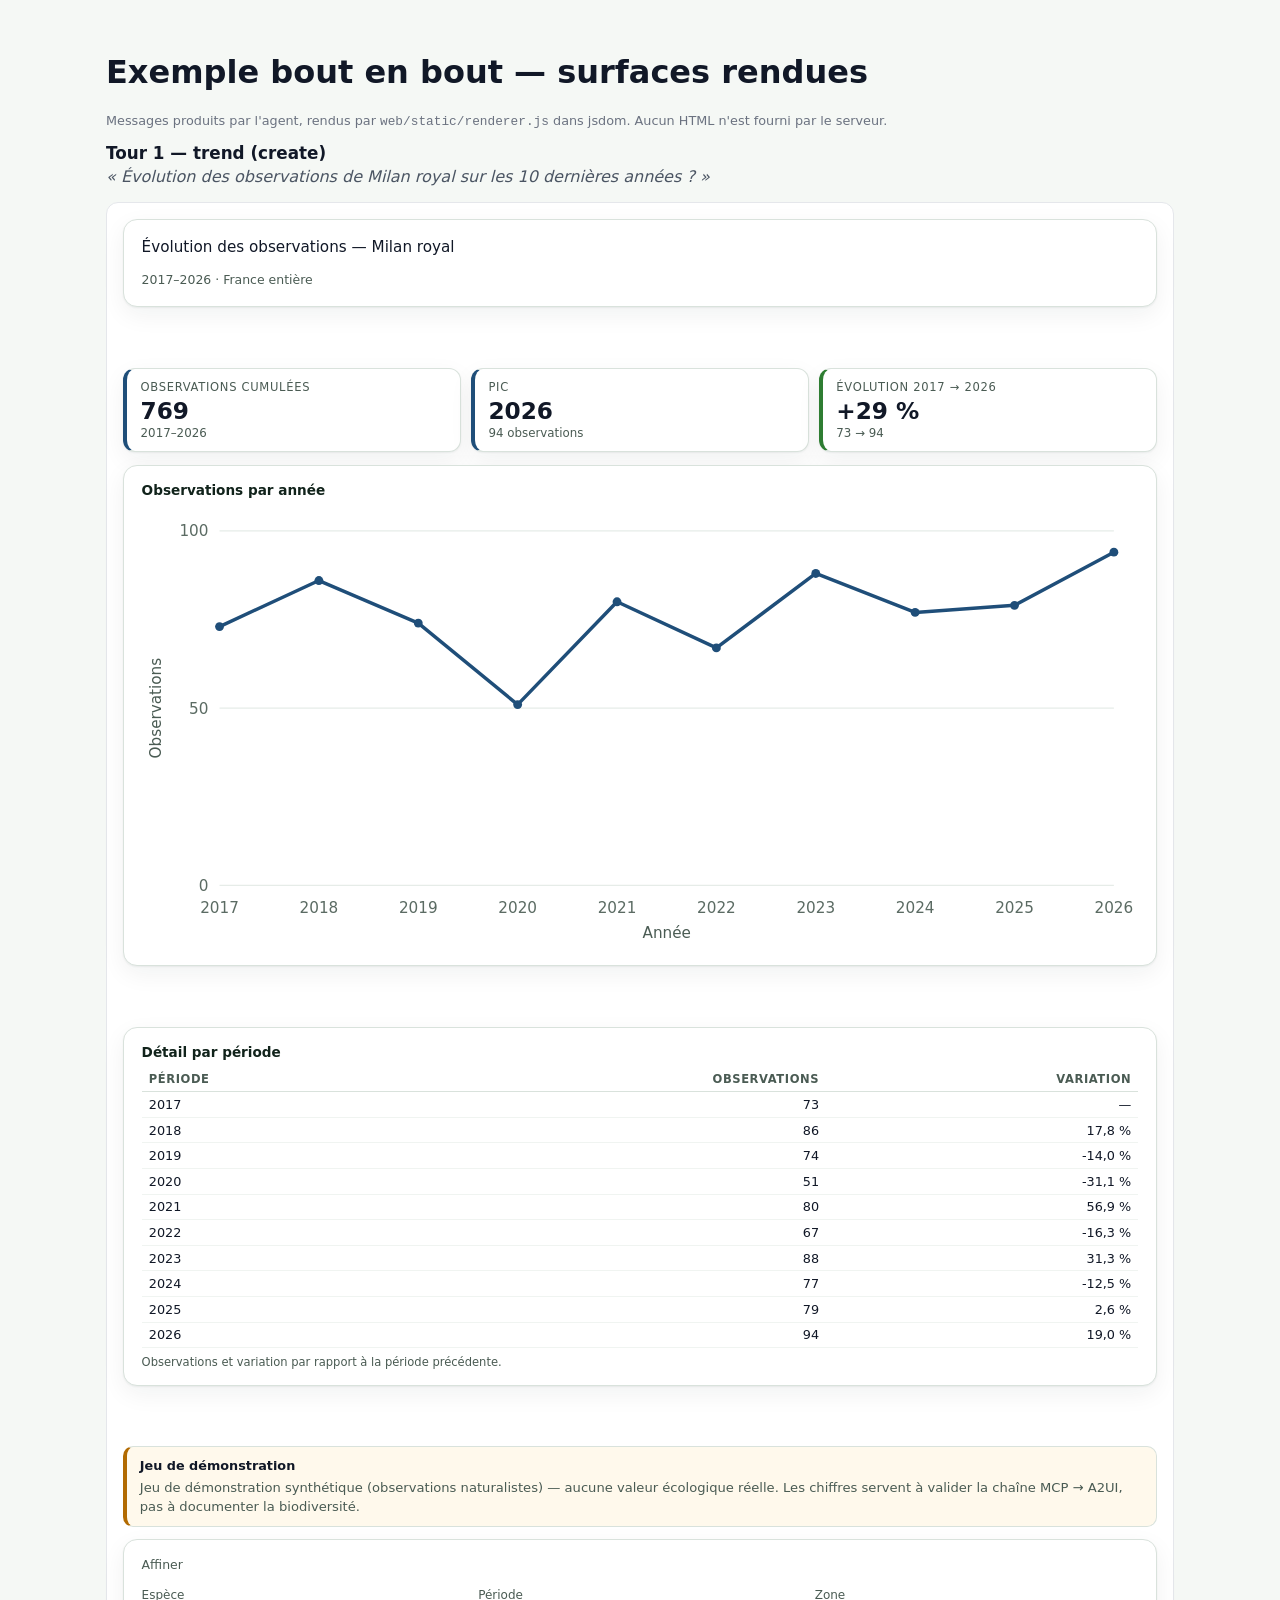
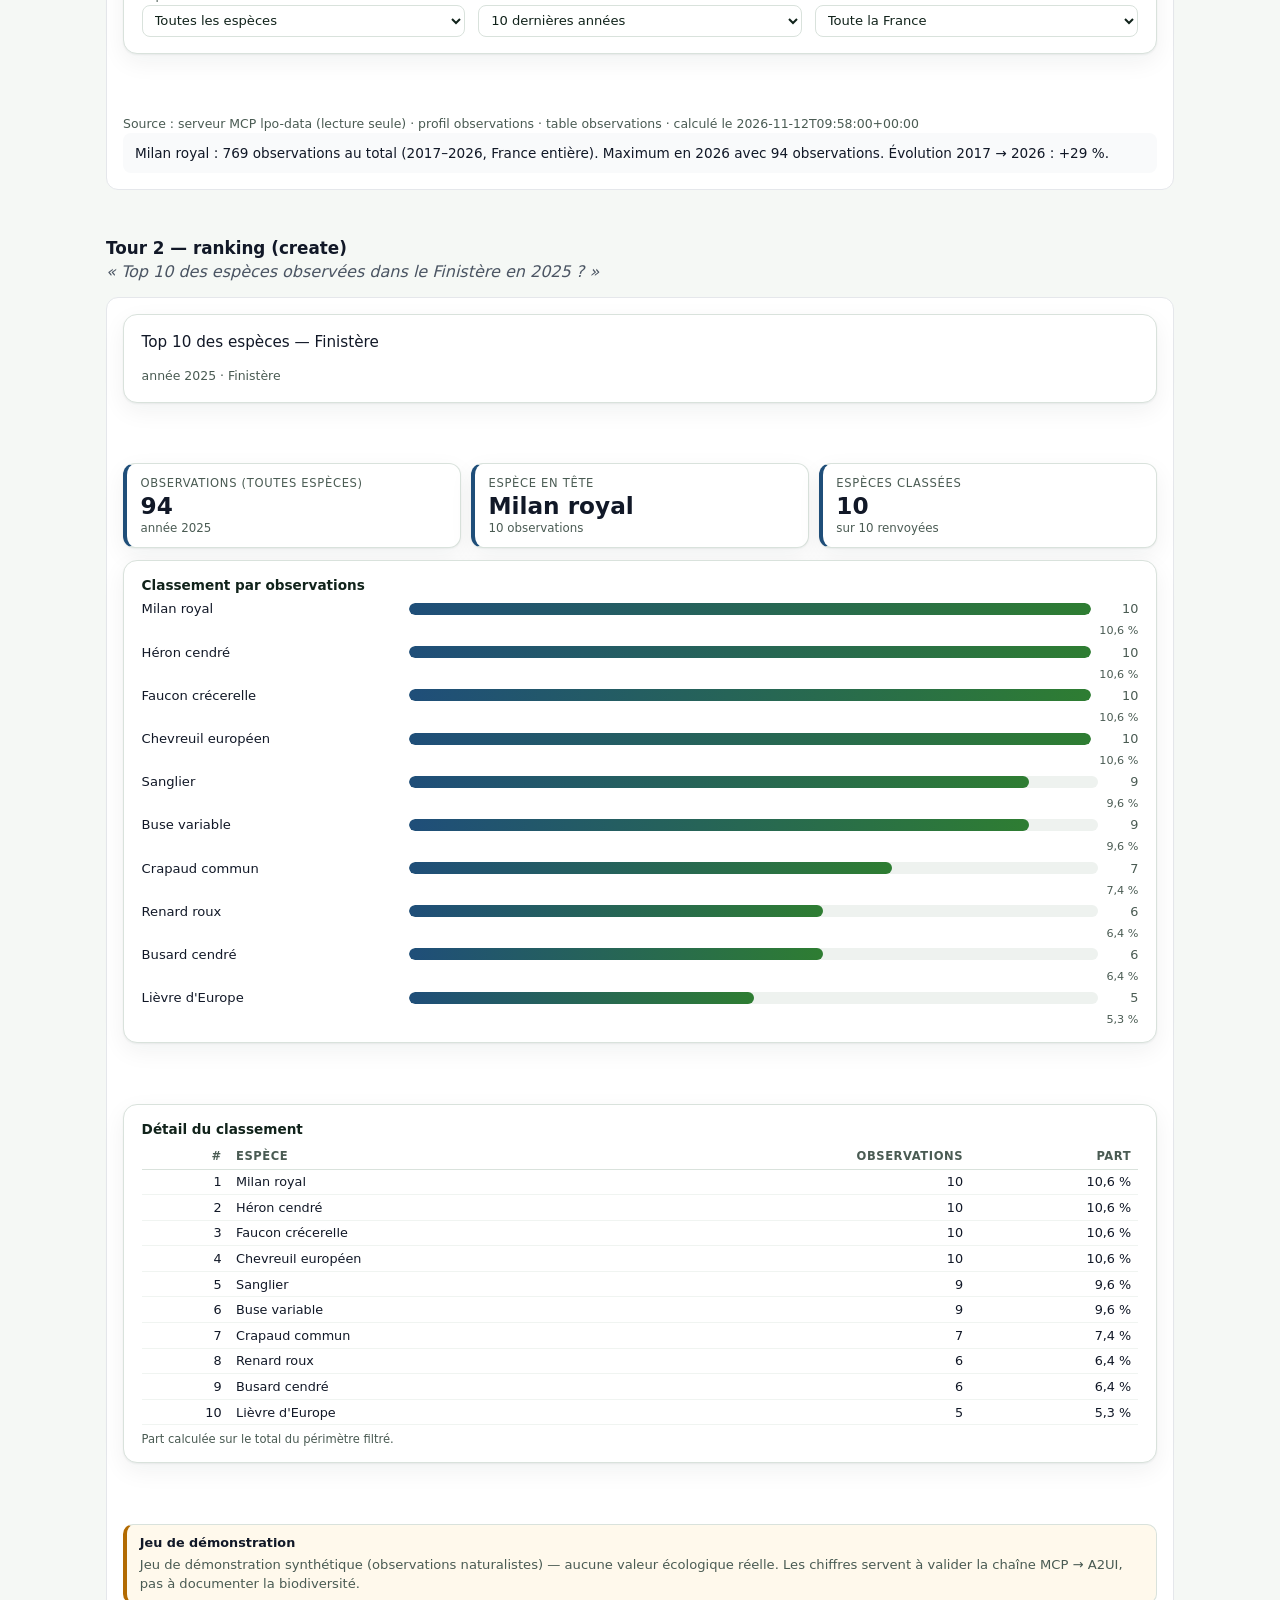
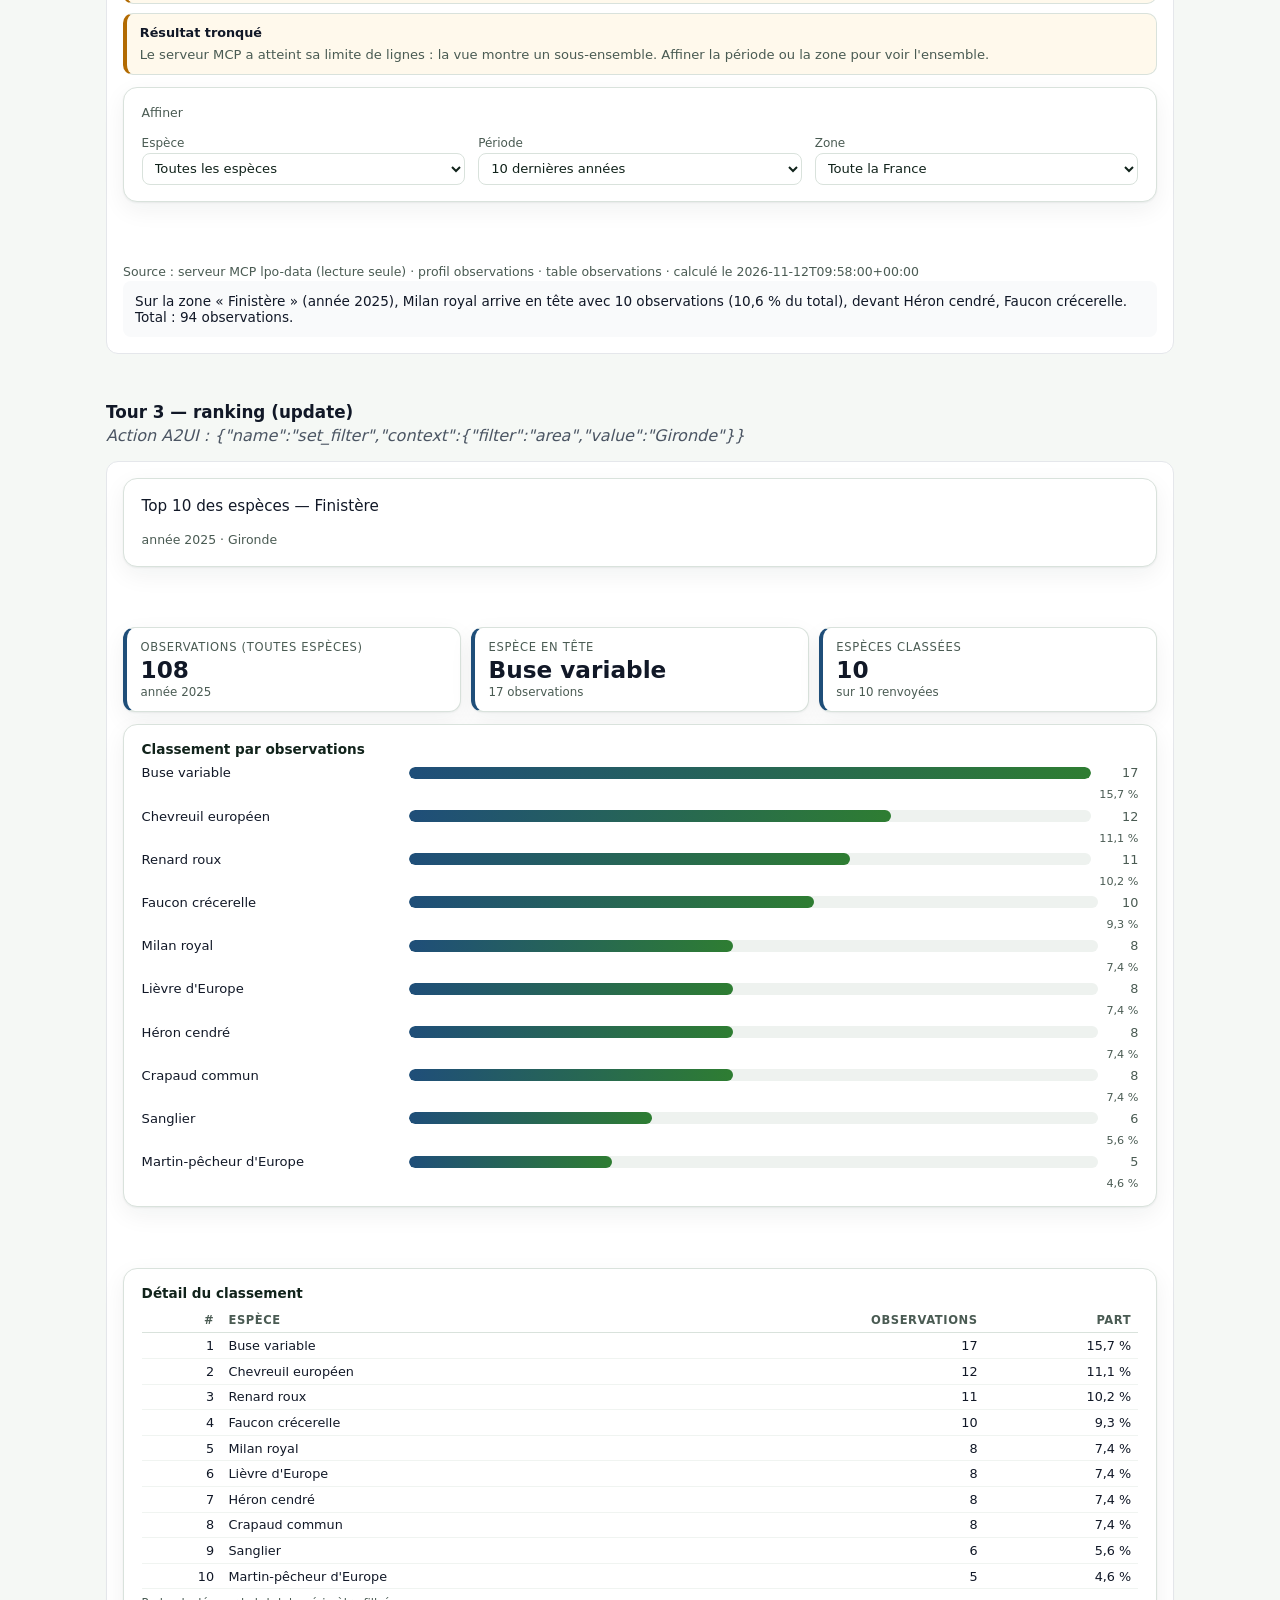
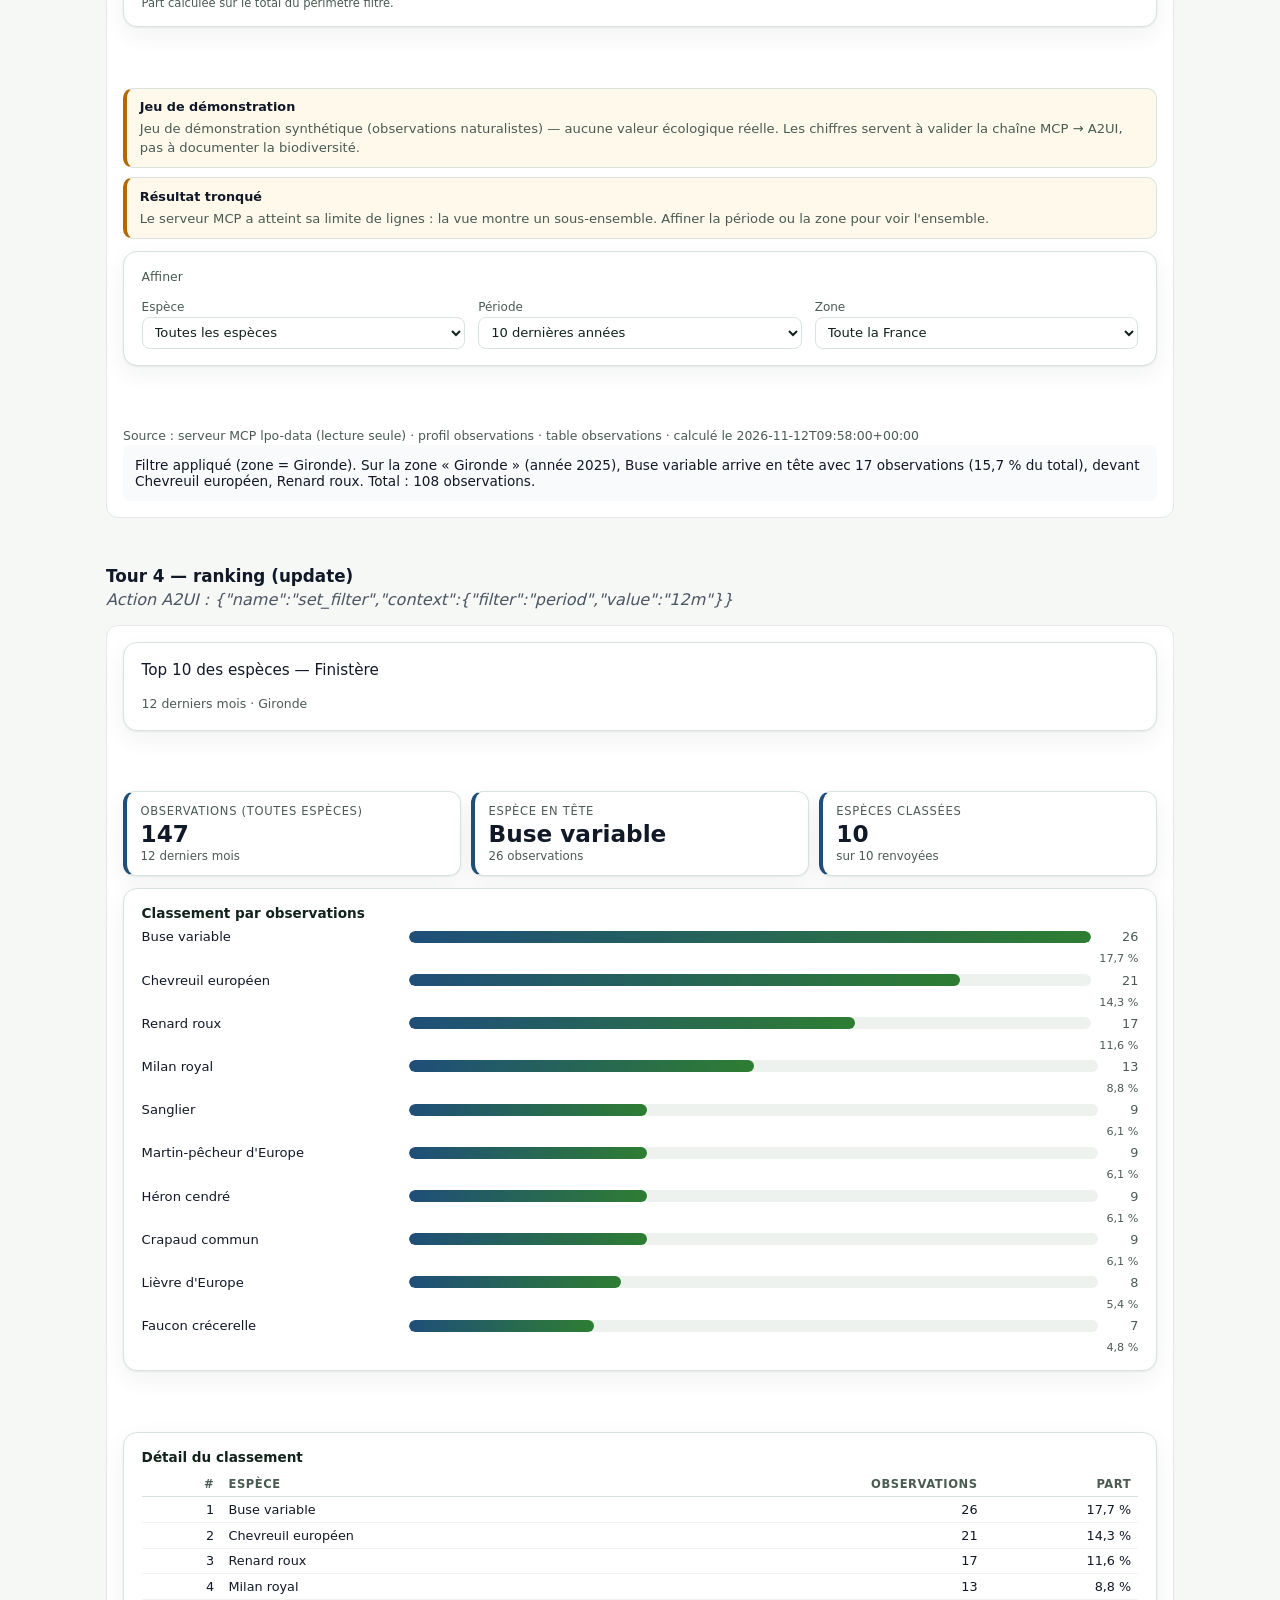
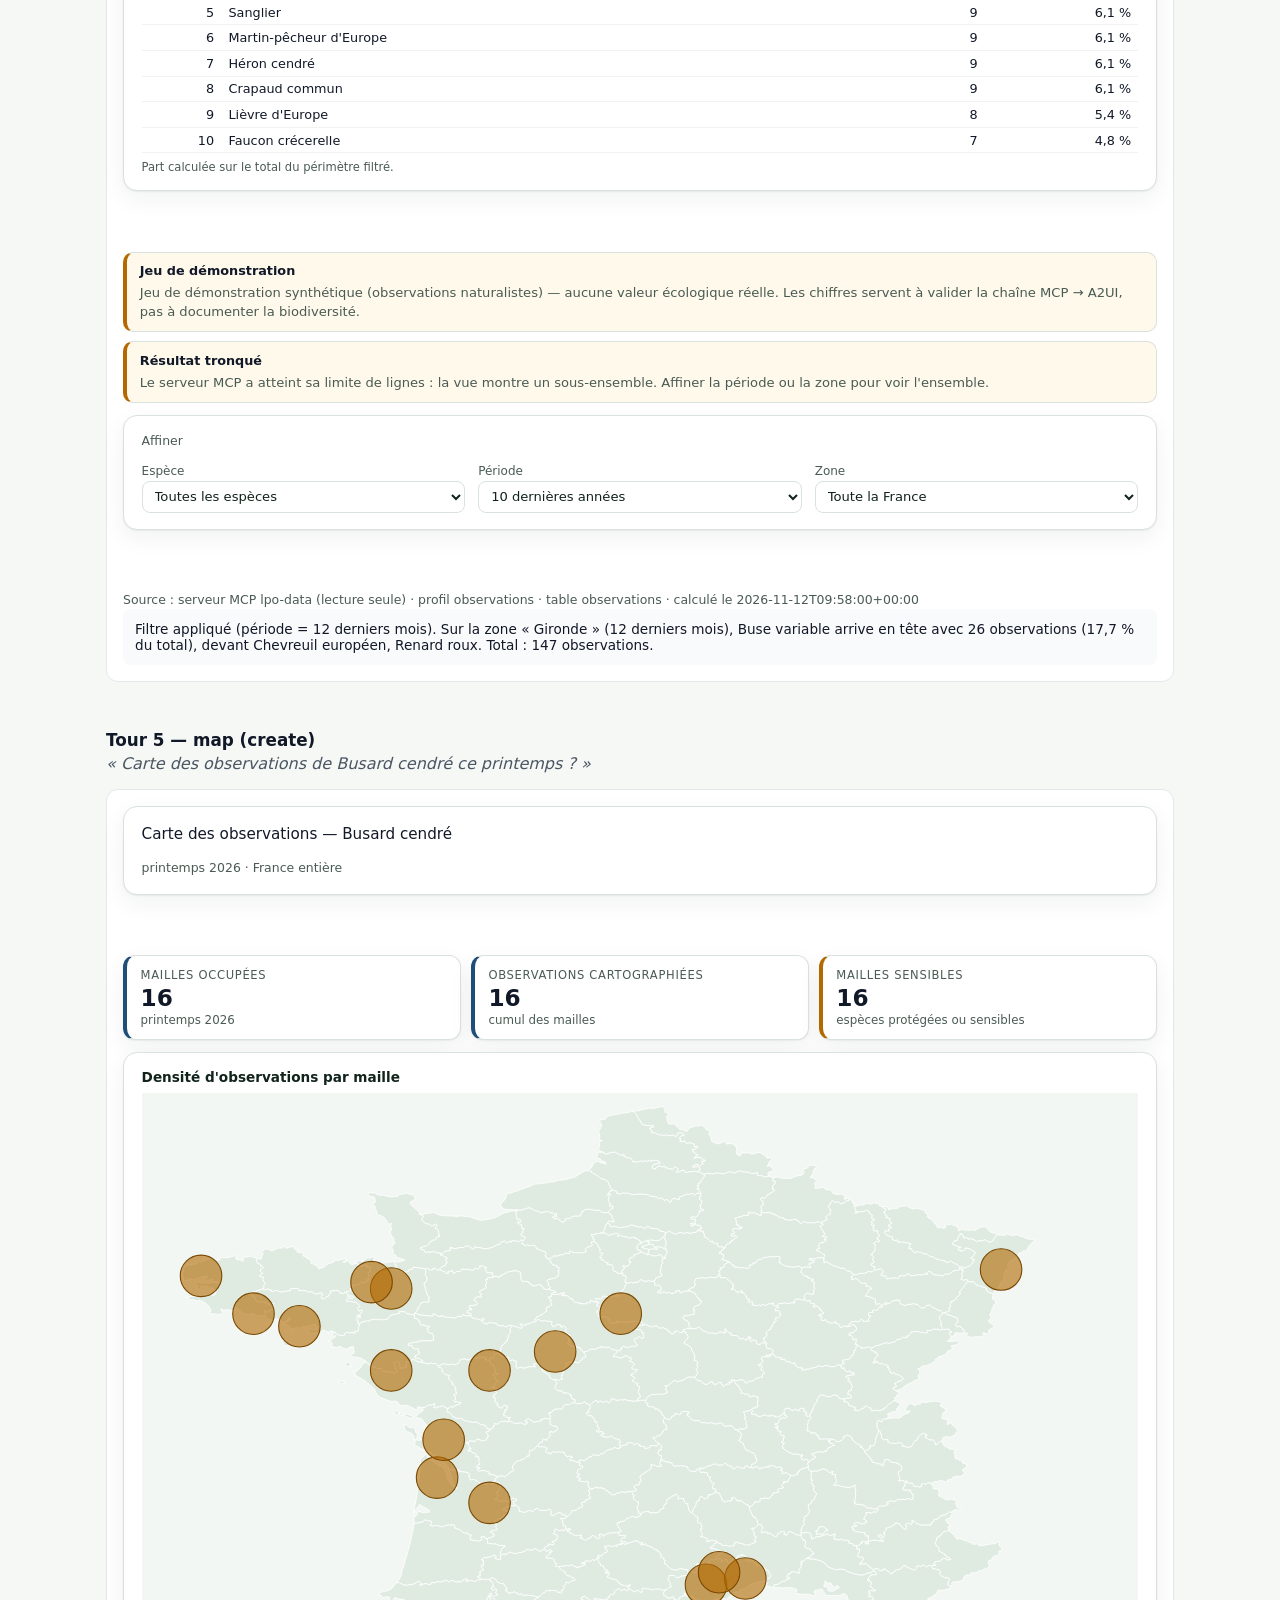
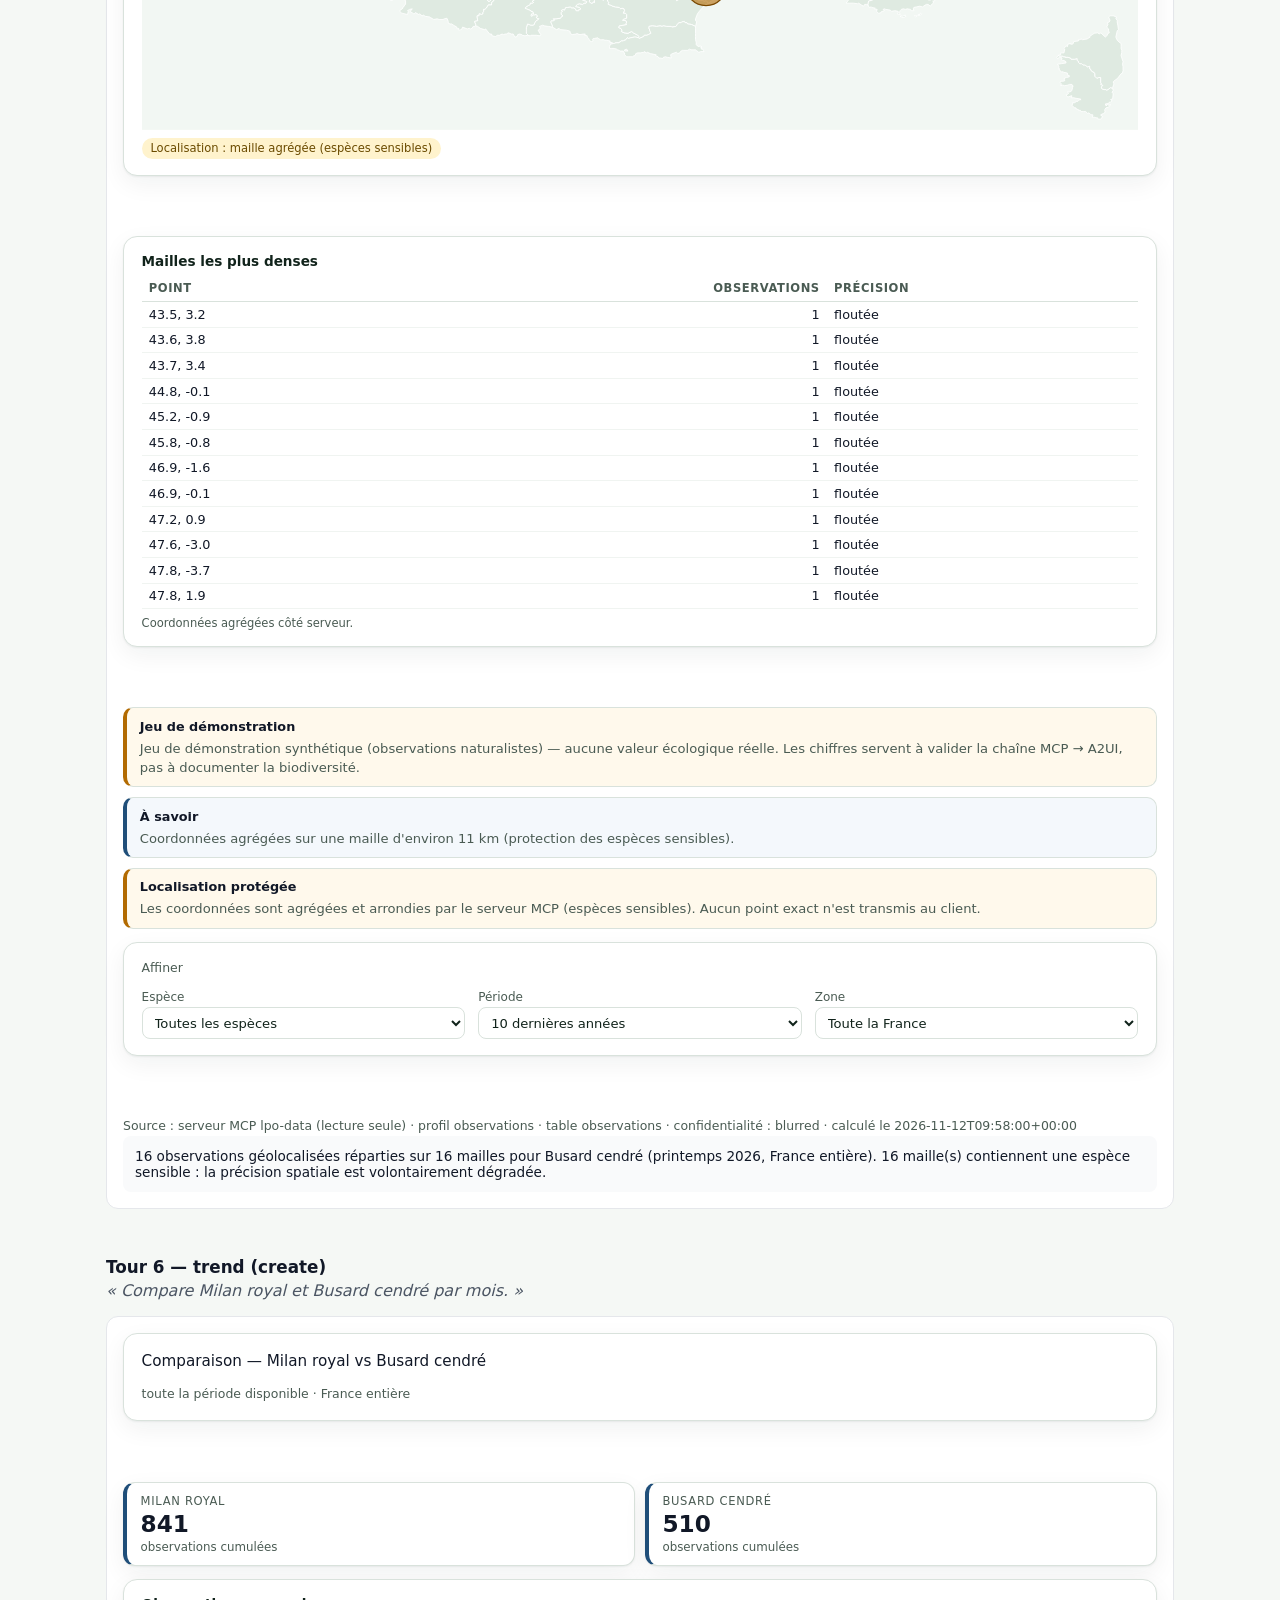
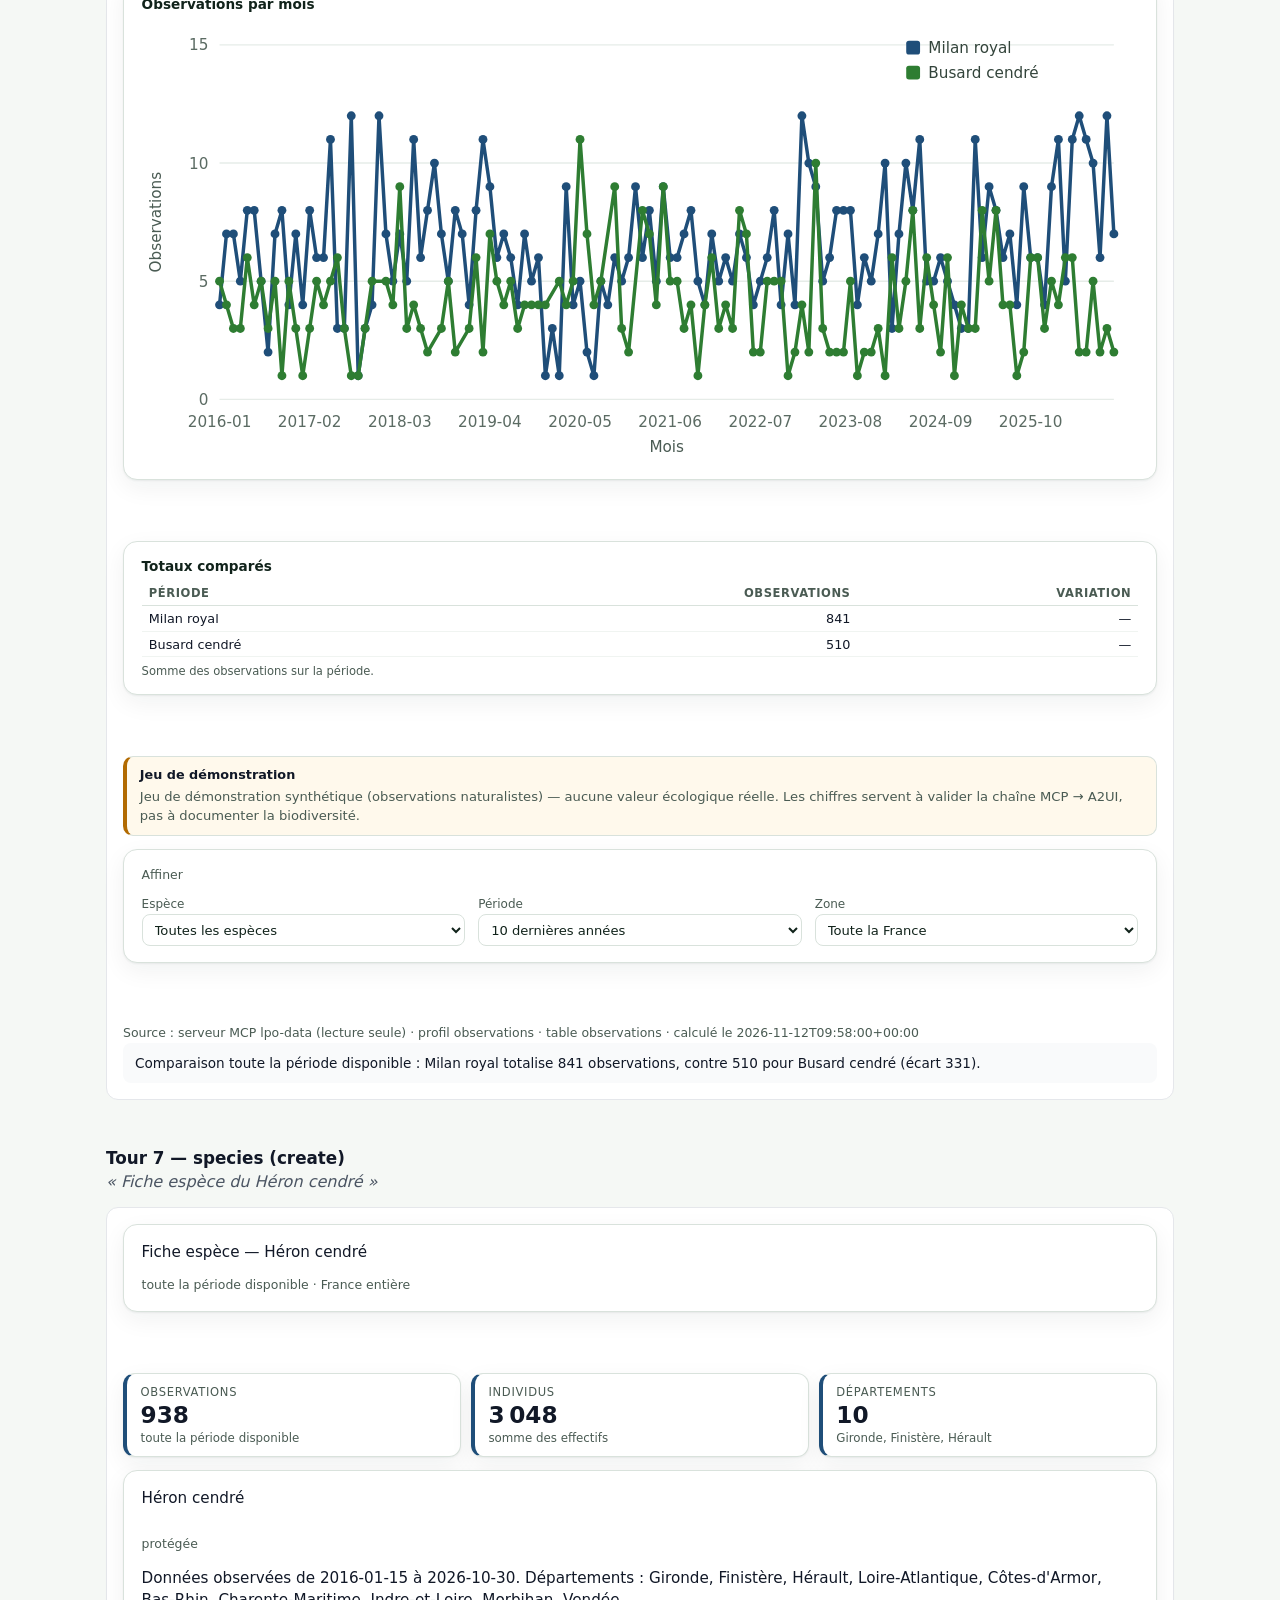
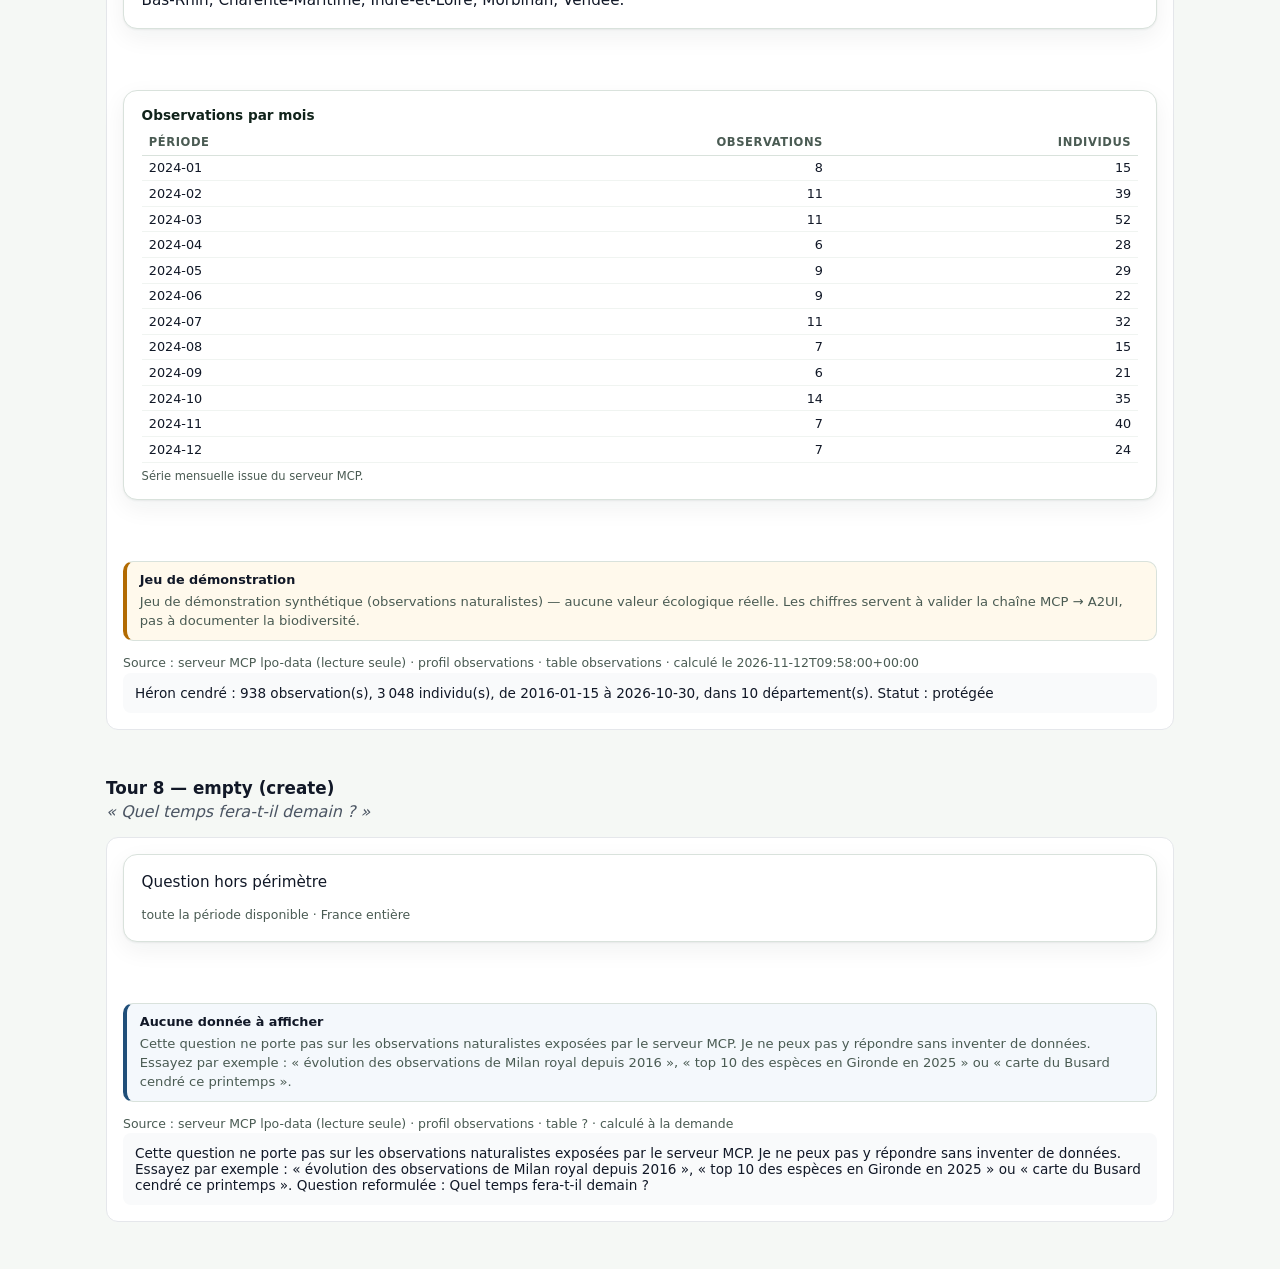
==== lpo_a2ui/examples/rendered.html @ 228b6530 "feat: chaîne MCP + A2UI pour l'analyse conversationnelle des observations - lpo_data_mcp: serveur MC" ====
<!DOCTYPE html><html lang="fr"><head><meta charset="utf-8"><title>Exemple A2UI — rendu</title>
   <style>:root {
  --ink: #11231b;
  --ink-soft: #4a5b53;
  --line: #d9e2dc;
  --bg: #f5f8f5;
  --surface: #ffffff;
  --brand: #1f4e79;
  --brand-2: #2e7d32;
  --warn: #b26a00;
  --error: #b3261e;
  --ok: #2e7d32;
  --radius: 14px;
  --shadow: 0 1px 2px rgba(17, 35, 27, 0.06), 0 8px 24px rgba(17, 35, 27, 0.06);
}

* { box-sizing: border-box; }

html, body {
  height: 100%;
  margin: 0;
}

body {
  font-family: "Inter", "Segoe UI", system-ui, -apple-system, sans-serif;
  color: var(--ink);
  background: var(--bg);
  display: flex;
  flex-direction: column;
}

.sr-only {
  position: absolute;
  width: 1px; height: 1px;
  overflow: hidden;
  clip: rect(0 0 0 0);
}

/* ── Barre supérieure ─────────────────────────────────────────────────── */

.topbar {
  display: flex;
  align-items: center;
  justify-content: space-between;
  gap: 1rem;
  padding: 0.9rem 1.4rem;
  background: linear-gradient(90deg, var(--brand), var(--brand-2));
  color: #fff;
}

.topbar h1 {
  margin: 0;
  font-size: 1.15rem;
  letter-spacing: 0.01em;
}

.topbar p {
  margin: 0.15rem 0 0;
  font-size: 0.82rem;
  opacity: 0.85;
  max-width: 60ch;
}

.brand { display: flex; gap: 0.75rem; align-items: center; }
.logo { font-size: 1.6rem; }
.badges { display: flex; gap: 0.4rem; flex-wrap: wrap; justify-content: flex-end; }

.badge {
  background: rgba(255, 255, 255, 0.16);
  border: 1px solid rgba(255, 255, 255, 0.3);
  padding: 0.25rem 0.6rem;
  border-radius: 999px;
  font-size: 0.74rem;
  white-space: nowrap;
}

.badge-demo { background: #fff3cd; color: #6b4b00; border-color: #ffe08a; }

/* ── Mise en page ─────────────────────────────────────────────────────── */

.layout {
  flex: 1;
  display: grid;
  grid-template-columns: minmax(320px, 28vw) 1fr;
  gap: 0;
  min-height: 0;
}

.chat {
  display: flex;
  flex-direction: column;
  min-height: 0;
  border-right: 1px solid var(--line);
  background: #fbfdfb;
}

.chat-scroll {
  flex: 1;
  overflow-y: auto;
  padding: 1rem;
  display: flex;
  flex-direction: column;
  gap: 0.7rem;
}

.bubble {
  background: var(--surface);
  border: 1px solid var(--line);
  border-radius: var(--radius);
  padding: 0.65rem 0.8rem;
  box-shadow: 0 1px 1px rgba(17, 35, 27, 0.04);
  font-size: 0.9rem;
  line-height: 1.45;
}

.bubble.is-user {
  background: #eef5ff;
  border-color: #cfe0f3;
  align-self: flex-end;
  max-width: 92%;
}

.bubble.is-assistant { align-self: stretch; }
.bubble.is-pending { color: var(--ink-soft); font-style: italic; }
.bubble.is-degraded { border-left: 3px solid var(--warn); }

.bubble-role {
  font-size: 0.68rem;
  text-transform: uppercase;
  letter-spacing: 0.08em;
  color: var(--ink-soft);
  margin-bottom: 0.25rem;
}

.bubble-text { white-space: pre-wrap; }

.trace { margin-top: 0.55rem; font-size: 0.78rem; }
.trace summary { cursor: pointer; color: var(--brand); }
.trace-list { margin: 0.4rem 0 0; padding-left: 1.1rem; display: grid; gap: 0.25rem; }
.trace-list li { display: grid; grid-template-columns: auto 1fr; gap: 0.35rem; }
.trace-list code { background: #eef2ef; border-radius: 4px; padding: 0 0.25rem; font-size: 0.72rem; }
.trace-args { color: var(--ink-soft); font-size: 0.72rem; overflow-wrap: anywhere; }
.trace-summary { grid-column: 2; color: var(--ink-soft); font-size: 0.72rem; }
.trace-ok code { color: var(--ok); }
.trace-error code, .trace-error { color: var(--error); }

.examples {
  display: flex;
  flex-wrap: wrap;
  gap: 0.35rem;
  padding: 0 1rem 0.6rem;
}

.examples button {
  background: #fff;
  border: 1px solid var(--line);
  border-radius: 999px;
  padding: 0.3rem 0.65rem;
  font-size: 0.75rem;
  color: var(--brand);
  cursor: pointer;
}

.examples button:hover { background: #eef5ff; border-color: #cfe0f3; }

.composer {
  display: flex;
  gap: 0.45rem;
  padding: 0.75rem 1rem 0.4rem;
  border-top: 1px solid var(--line);
  background: #fff;
}

.composer input {
  flex: 1;
  border: 1px solid var(--line);
  border-radius: 10px;
  padding: 0.6rem 0.75rem;
  font-size: 0.9rem;
  font-family: inherit;
}

.composer input:focus {
  outline: 2px solid #b9d4ea;
  border-color: var(--brand);
}

.composer button {
  border: none;
  border-radius: 10px;
  background: var(--brand);
  color: #fff;
  padding: 0.6rem 1rem;
  font-size: 0.9rem;
  font-weight: 600;
  cursor: pointer;
}

.composer button:disabled { opacity: 0.6; cursor: progress; }

.composer button.ghost {
  background: #fff;
  color: var(--brand);
  border: 1px solid var(--line);
  font-weight: 500;
}

.composer button.ghost.is-active { background: #eef5ff; border-color: #cfe0f3; }

.hint {
  margin: 0;
  padding: 0 1rem 0.8rem;
  font-size: 0.72rem;
  color: var(--ink-soft);
}

.hint code { background: #eef2ef; border-radius: 4px; padding: 0 0.2rem; }

/* ── Panneau surface ──────────────────────────────────────────────────── */

.surface-panel {
  display: flex;
  flex-direction: column;
  min-height: 0;
  background:
    radial-gradient(1200px 400px at 90% -10%, #e8f2ea 0%, transparent 60%),
    var(--bg);
}

.surface-head {
  display: flex;
  align-items: baseline;
  justify-content: space-between;
  padding: 0.8rem 1.4rem;
  border-bottom: 1px solid var(--line);
}

.surface-head h2 { margin: 0; font-size: 0.95rem; letter-spacing: 0.02em; }
.surface-meta { font-size: 0.74rem; color: var(--ink-soft); font-variant-numeric: tabular-nums; }

.surface-scroll { flex: 1; overflow-y: auto; padding: 1rem 1.4rem 2rem; }
.surface-host { display: flex; flex-direction: column; gap: 0.9rem; }

.welcome {
  background: #fff;
  border: 1px dashed var(--line);
  border-radius: var(--radius);
  padding: 1.1rem 1.2rem;
  color: var(--ink-soft);
  font-size: 0.88rem;
  line-height: 1.5;
  max-width: 70ch;
}

.welcome h3 { margin: 0 0 0.4rem; color: var(--ink); font-size: 1rem; }
.welcome code { background: #eef2ef; border-radius: 4px; padding: 0 0.2rem; }

/* ── Composants A2UI ──────────────────────────────────────────────────── */

.a2ui-surface { display: flex; flex-direction: column; gap: 0.8rem; }

.a2ui-column { display: flex; flex-direction: column; gap: 0.8rem; }
.a2ui-row { display: flex; flex-direction: row; gap: 0.8rem; flex-wrap: wrap; }
.a2ui-row[data-align="center"] { align-items: center; }
.a2ui-row[data-align="start"] { align-items: flex-start; }
.a2ui-row[data-align="end"] { align-items: flex-end; }
.a2ui-row[data-align="stretch"] { align-items: stretch; }
.a2ui-row[data-justify="spaceBetween"] { justify-content: space-between; }
.a2ui-row[data-justify="center"] { justify-content: center; }
.a2ui-row[data-justify="end"] { justify-content: flex-end; }

.a2ui-list { display: flex; flex-direction: column; gap: 0.6rem; }
.a2ui-list.is-horizontal { flex-direction: row; flex-wrap: wrap; }
.a2ui-list.is-horizontal > * { flex: 1 1 180px; }

.a2ui-card {
  background: var(--surface);
  border: 1px solid var(--line);
  border-radius: var(--radius);
  padding: 1rem 1.1rem;
  box-shadow: var(--shadow);
}

.a2ui-text { font-size: 0.95rem; line-height: 1.5; }
.a2ui-text.is-caption { font-size: 0.78rem; color: var(--ink-soft); }

.a2ui-divider { border: none; border-top: 1px solid var(--line); margin: 0.2rem 0; }
.a2ui-divider.vertical { border-top: none; border-left: 1px solid var(--line); }

.a2ui-button {
  border: 1px solid var(--line);
  background: #fff;
  border-radius: 9px;
  padding: 0.45rem 0.8rem;
  cursor: pointer;
  font: inherit;
}
.a2ui-button.is-primary { background: var(--brand); color: #fff; border-color: var(--brand); }
.a2ui-button.is-borderless { border: none; background: transparent; color: var(--brand); }
.a2ui-button:hover { filter: brightness(0.97); }

.a2ui-placeholder {
  border: 1px dashed var(--line);
  border-radius: 10px;
  padding: 0.7rem 0.8rem;
  color: var(--ink-soft);
  font-size: 0.82rem;
  background: #fcfdfc;
}

/* KPI */
.a2ui-kpi {
  flex: 1 1 160px;
  background: #fff;
  border: 1px solid var(--line);
  border-left: 4px solid var(--brand);
  border-radius: 12px;
  padding: 0.7rem 0.85rem;
  box-shadow: var(--shadow);
}
.a2ui-kpi.is-positive { border-left-color: var(--ok); }
.a2ui-kpi.is-warning { border-left-color: var(--warn); }
.kpi-label { font-size: 0.72rem; text-transform: uppercase; letter-spacing: 0.06em; color: var(--ink-soft); }
.kpi-value { font-size: 1.45rem; font-weight: 650; margin-top: 0.15rem; font-variant-numeric: tabular-nums; }
.kpi-hint, .kpi-trend { font-size: 0.74rem; color: var(--ink-soft); margin-top: 0.15rem; }
.a2ui-kpi.is-positive .kpi-trend { color: var(--ok); }
.a2ui-kpi.is-warning .kpi-trend { color: var(--warn); }

/* Graphiques */
.a2ui-chart { margin: 0; display: flex; flex-direction: column; gap: 0.5rem; }
.chart-title { font-size: 0.85rem; font-weight: 600; color: var(--ink); }
.chart-svg, .map-svg { width: 100%; height: auto; display: block; }

.grid-line { stroke: #e6ece8; stroke-width: 1; }
.axis-label { font-size: 11px; fill: #5b6b63; }
.axis-title { font-size: 11px; fill: #4a5b53; }
.legend-label { font-size: 11px; fill: #33443b; }

.bar-list { display: flex; flex-direction: column; gap: 0.45rem; }
.bar-row { display: grid; grid-template-columns: minmax(120px, 26%) 1fr auto; gap: 0.5rem; align-items: center; }
.bar-label { font-size: 0.82rem; }
.bar-track { background: #eef2ef; border-radius: 999px; height: 12px; overflow: hidden; }
.bar-fill { background: linear-gradient(90deg, var(--brand), var(--brand-2)); height: 100%; border-radius: 999px; }
.bar-value { font-size: 0.8rem; font-variant-numeric: tabular-nums; color: var(--ink-soft); min-width: 3ch; text-align: right; }
.bar-hint { grid-column: 3; font-size: 0.7rem; color: var(--ink-soft); }

.map-host { position: relative; }
.map-bg { fill: #f2f7f3; }
.map-dept { fill: #dfeae1; stroke: #ffffff; stroke-width: 0.6; }
.map-point { fill: #1f4e79; fill-opacity: 0.55; stroke: #12395a; stroke-width: 0.8; }
.map-point.is-sensitive { fill: #b26a00; fill-opacity: 0.6; stroke: #7a4800; }
.privacy-badge {
  align-self: flex-start;
  font-size: 0.72rem;
  padding: 0.2rem 0.55rem;
  border-radius: 999px;
  background: #eef2ef;
  color: var(--ink-soft);
}
.privacy-badge.is-blurred, .privacy-badge.is-department { background: #fff3cd; color: #6b4b00; }

/* Tableau */
.a2ui-table { margin: 0; display: flex; flex-direction: column; gap: 0.4rem; }
.data-table { width: 100%; border-collapse: collapse; font-size: 0.8rem; }
.data-table th {
  text-align: left;
  font-weight: 600;
  color: var(--ink-soft);
  border-bottom: 1px solid var(--line);
  padding: 0.35rem 0.45rem;
  font-size: 0.72rem;
  text-transform: uppercase;
  letter-spacing: 0.05em;
}
.data-table td { padding: 0.3rem 0.45rem; border-bottom: 1px solid #f0f4f1; font-variant-numeric: tabular-nums; }
.data-table tbody tr:hover { background: #f7fbf8; }
.table-caption { font-size: 0.72rem; color: var(--ink-soft); }

/* Notices */
.a2ui-notice {
  border-radius: 10px;
  padding: 0.6rem 0.8rem;
  font-size: 0.82rem;
  line-height: 1.45;
  border: 1px solid var(--line);
  background: #fff;
  display: flex;
  flex-direction: column;
  gap: 0.15rem;
}
.a2ui-notice.is-info { border-left: 4px solid var(--brand); background: #f4f8fc; }
.a2ui-notice.is-success { border-left: 4px solid var(--ok); background: #f2f8f2; }
.a2ui-notice.is-warning { border-left: 4px solid var(--warn); background: #fff9ec; }
.a2ui-notice.is-error { border-left: 4px solid var(--error); background: #fdf1f0; }
.notice-title { font-size: 0.8rem; }
.notice-message { color: var(--ink-soft); }

/* Sélecteurs */
.a2ui-select { display: flex; flex-direction: column; gap: 0.2rem; font-size: 0.75rem; color: var(--ink-soft); flex: 1 1 140px; }
.a2ui-select select {
  border: 1px solid var(--line);
  border-radius: 8px;
  padding: 0.4rem 0.5rem;
  font: inherit;
  font-size: 0.82rem;
  background: #fff;
  color: var(--ink);
}

.text-only-note { font-size: 0.75rem; color: var(--warn); margin: 0.4rem 0 0; }

@media (max-width: 900px) {
  .layout { grid-template-columns: 1fr; grid-template-rows: auto 1fr; }
  .chat { border-right: none; border-bottom: 1px solid var(--line); max-height: 55vh; }
  .topbar { flex-direction: column; align-items: flex-start; }
  .badges { justify-content: flex-start; }
}

   .snapshot{max-width:1100px;margin:2rem auto;padding:0 1rem;font-family:system-ui,sans-serif;color:#111827}
   .snapshot section{margin-bottom:3rem}
   .snapshot h2{font-size:1.05rem;margin-bottom:.25rem}
   .snapshot .q{color:#4b5563;font-style:italic;margin-top:0}
   .snapshot .frame{border:1px solid #e5e7eb;border-radius:12px;padding:1rem;background:#fff}
   .snapshot .live{display:none}
   .snapshot .meta{font-size:.8rem;color:#6b7280}
   .snapshot .fallback{white-space:pre-wrap;background:#f9fafb;border-radius:8px;padding:.75rem;font-size:.85rem}
   </style></head><body><div class="snapshot">
   <h1>Exemple bout en bout — surfaces rendues</h1>
   <p class="meta">Messages produits par l'agent, rendus par <code>web/static/renderer.js</code>
   dans jsdom. Aucun HTML n'est fourni par le serveur.</p>
   <div class="live" id="live"><div class="a2ui-surface" data-surface="lpo-exemple-bout-en-bout-6"><div class="a2ui-column" data-component-id="root" data-component="Column"><section class="a2ui-card" data-component-id="header" data-component="Card"><div class="a2ui-column" data-component-id="header_col" data-component="Column"><div class="a2ui-text " data-component-id="header_title" data-component="Text">Question hors périmètre</div><div class="a2ui-text is-caption" data-component-id="header_subtitle" data-component="Text">toute la période disponible · France entière</div></div></section><div class="a2ui-list is-vertical" data-component-id="notice_list" data-component="List"><div class="a2ui-notice is-info" role="status" data-component-id="notice_tpl" data-component="Notice"><strong class="notice-title">Aucune donnée à afficher</strong><span class="notice-message">Cette question ne porte pas sur les observations naturalistes exposées par le serveur MCP. Je ne peux pas y répondre sans inventer de données. Essayez par exemple : « évolution des observations de Milan royal depuis 2016 », « top 10 des espèces en Gironde en 2025 » ou « carte du Busard cendré ce printemps ».</span></div></div><div class="a2ui-text is-caption" data-component-id="footer" data-component="Text">Source : serveur MCP lpo-data (lecture seule) · profil observations · table ? · calculé à la demande</div></div></div></div><section><h2>Tour 1 — trend (create)</h2><p class="q">« Évolution des observations de Milan royal sur les 10 dernières années ? »</p><div class="frame"><div class="a2ui-surface-host"><div class="a2ui-surface" data-surface="lpo-exemple-bout-en-bout-1"><div class="a2ui-column" data-component-id="root" data-component="Column"><section class="a2ui-card" data-component-id="header" data-component="Card"><div class="a2ui-column" data-component-id="header_col" data-component="Column"><div class="a2ui-text " data-component-id="header_title" data-component="Text">Évolution des observations — Milan royal</div><div class="a2ui-text is-caption" data-component-id="header_subtitle" data-component="Text">2017–2026 · France entière</div></div></section><div class="a2ui-list is-horizontal" data-component-id="kpis" data-component="List"><div class="a2ui-kpi is-neutral" data-component-id="kpi_tpl" data-component="KpiCard"><div class="kpi-label">Observations cumulées</div><div class="kpi-value">769</div><div class="kpi-hint">2017–2026</div></div><div class="a2ui-kpi is-neutral" data-component-id="kpi_tpl" data-component="KpiCard"><div class="kpi-label">Pic</div><div class="kpi-value">2026</div><div class="kpi-hint">94 observations</div></div><div class="a2ui-kpi is-positive" data-component-id="kpi_tpl" data-component="KpiCard"><div class="kpi-label">Évolution 2017 → 2026</div><div class="kpi-value">+29 %</div><div class="kpi-hint">73 → 94</div></div></div><section class="a2ui-card" data-component-id="main_card" data-component="Card"><figure class="a2ui-chart" data-component-id="chart" data-component="LineChart"><figcaption class="chart-title">Observations par année</figcaption><svg viewBox="0 0 720 320" class="chart-svg" role="img" aria-label="Graphique linéaire : Milan royal"><line x1="56" x2="702" y1="274" y2="274" class="grid-line"></line><text x="48" y="278" class="axis-label" text-anchor="end">0</text><line x1="56" x2="702" y1="146" y2="146" class="grid-line"></line><text x="48" y="150" class="axis-label" text-anchor="end">50</text><line x1="56" x2="702" y1="18" y2="18" class="grid-line"></line><text x="48" y="22" class="axis-label" text-anchor="end">100</text><text x="56" y="294" class="axis-label" text-anchor="middle">2017</text><text x="127.77777777777777" y="294" class="axis-label" text-anchor="middle">2018</text><text x="199.55555555555554" y="294" class="axis-label" text-anchor="middle">2019</text><text x="271.33333333333337" y="294" class="axis-label" text-anchor="middle">2020</text><text x="343.1111111111111" y="294" class="axis-label" text-anchor="middle">2021</text><text x="414.8888888888889" y="294" class="axis-label" text-anchor="middle">2022</text><text x="486.6666666666667" y="294" class="axis-label" text-anchor="middle">2023</text><text x="558.4444444444445" y="294" class="axis-label" text-anchor="middle">2024</text><text x="630.2222222222222" y="294" class="axis-label" text-anchor="middle">2025</text><text x="702" y="294" class="axis-label" text-anchor="middle">2026</text><path d="M56,87.12 L127.77777777777777,53.84 L199.55555555555554,84.56 L271.33333333333337,143.44 L343.1111111111111,69.19999999999999 L414.8888888888889,102.47999999999999 L486.6666666666667,48.72 L558.4444444444445,76.88 L630.2222222222222,71.75999999999999 L702,33.360000000000014" fill="none" stroke="#1f4e79" stroke-width="2.5" stroke-linejoin="round"></path><circle cx="56" cy="87.12" r="3.2" fill="#1f4e79"><title>Milan royal · 2017 : 73</title></circle><circle cx="127.77777777777777" cy="53.84" r="3.2" fill="#1f4e79"><title>Milan royal · 2018 : 86</title></circle><circle cx="199.55555555555554" cy="84.56" r="3.2" fill="#1f4e79"><title>Milan royal · 2019 : 74</title></circle><circle cx="271.33333333333337" cy="143.44" r="3.2" fill="#1f4e79"><title>Milan royal · 2020 : 51</title></circle><circle cx="343.1111111111111" cy="69.19999999999999" r="3.2" fill="#1f4e79"><title>Milan royal · 2021 : 80</title></circle><circle cx="414.8888888888889" cy="102.47999999999999" r="3.2" fill="#1f4e79"><title>Milan royal · 2022 : 67</title></circle><circle cx="486.6666666666667" cy="48.72" r="3.2" fill="#1f4e79"><title>Milan royal · 2023 : 88</title></circle><circle cx="558.4444444444445" cy="76.88" r="3.2" fill="#1f4e79"><title>Milan royal · 2024 : 77</title></circle><circle cx="630.2222222222222" cy="71.75999999999999" r="3.2" fill="#1f4e79"><title>Milan royal · 2025 : 79</title></circle><circle cx="702" cy="33.360000000000014" r="3.2" fill="#1f4e79"><title>Milan royal · 2026 : 94</title></circle><text x="14" y="146" class="axis-title" transform="rotate(-90 14 146)" text-anchor="middle">Observations</text><text x="379" y="312" class="axis-title" text-anchor="middle">Année</text></svg></figure></section><section class="a2ui-card" data-component-id="table_card" data-component="Card"><figure class="a2ui-table" data-component-id="table" data-component="DataTable"><figcaption class="chart-title">Détail par période</figcaption><table class="data-table"><thead><tr><th style="text-align: left;">Période</th><th style="text-align: right;">Observations</th><th style="text-align: right;">Variation</th></tr></thead><tbody><tr><td style="text-align: left;">2017</td><td style="text-align: right;">73</td><td style="text-align: right;">—</td></tr><tr><td style="text-align: left;">2018</td><td style="text-align: right;">86</td><td style="text-align: right;">17,8 %</td></tr><tr><td style="text-align: left;">2019</td><td style="text-align: right;">74</td><td style="text-align: right;">-14,0 %</td></tr><tr><td style="text-align: left;">2020</td><td style="text-align: right;">51</td><td style="text-align: right;">-31,1 %</td></tr><tr><td style="text-align: left;">2021</td><td style="text-align: right;">80</td><td style="text-align: right;">56,9 %</td></tr><tr><td style="text-align: left;">2022</td><td style="text-align: right;">67</td><td style="text-align: right;">-16,3 %</td></tr><tr><td style="text-align: left;">2023</td><td style="text-align: right;">88</td><td style="text-align: right;">31,3 %</td></tr><tr><td style="text-align: left;">2024</td><td style="text-align: right;">77</td><td style="text-align: right;">-12,5 %</td></tr><tr><td style="text-align: left;">2025</td><td style="text-align: right;">79</td><td style="text-align: right;">2,6 %</td></tr><tr><td style="text-align: left;">2026</td><td style="text-align: right;">94</td><td style="text-align: right;">19,0 %</td></tr></tbody></table><figcaption class="table-caption">Observations et variation par rapport à la période précédente.</figcaption></figure></section><div class="a2ui-list is-vertical" data-component-id="notice_list" data-component="List"><div class="a2ui-notice is-warning" role="status" data-component-id="notice_tpl" data-component="Notice"><strong class="notice-title">Jeu de démonstration</strong><span class="notice-message">Jeu de démonstration synthétique (observations naturalistes) — aucune valeur écologique réelle. Les chiffres servent à valider la chaîne MCP → A2UI, pas à documenter la biodiversité.</span></div></div><section class="a2ui-card" data-component-id="filters_card" data-component="Card"><div class="a2ui-column" data-component-id="filters_col" data-component="Column"><div class="a2ui-text is-caption" data-component-id="filters_title" data-component="Text">Affiner</div><div class="a2ui-row" data-component-id="filters_row" data-component="Row"><label class="a2ui-select" data-component-id="filter_species" data-component="SelectField"><span>Espèce</span><select><option value="">Toutes les espèces</option><option value="Busard cendré">Busard cendré</option><option value="Buse variable">Buse variable</option><option value="Chevreuil européen">Chevreuil européen</option><option value="Chouette effraie">Chouette effraie</option><option value="Cigogne blanche">Cigogne blanche</option><option value="Crapaud commun">Crapaud commun</option><option value="Faucon crécerelle">Faucon crécerelle</option><option value="Héron cendré">Héron cendré</option><option value="Lièvre d'Europe">Lièvre d'Europe</option><option value="Martin-pêcheur d'Europe">Martin-pêcheur d'Europe</option><option value="Milan royal">Milan royal</option><option value="Renard roux">Renard roux</option><option value="Sanglier">Sanglier</option><option value="Triton palmé">Triton palmé</option></select></label><label class="a2ui-select" data-component-id="filter_period" data-component="SelectField"><span>Période</span><select><option value="10y">10 dernières années</option><option value="12m">12 derniers mois</option><option value="this_year">Cette année</option><option value="last_year">Année dernière</option><option value="spring">Ce printemps</option><option value="all">Toute la période</option></select></label><label class="a2ui-select" data-component-id="filter_area" data-component="SelectField"><span>Zone</span><select><option value="">Toute la France</option><option value="Bas-Rhin">Bas-Rhin</option><option value="Bouches-du-Rhône">Bouches-du-Rhône</option><option value="Charente-Maritime">Charente-Maritime</option><option value="Côtes-d'Armor">Côtes-d'Armor</option><option value="Deux-Sèvres">Deux-Sèvres</option><option value="Finistère">Finistère</option><option value="Gironde">Gironde</option><option value="Hérault">Hérault</option><option value="Ille-et-Vilaine">Ille-et-Vilaine</option><option value="Indre-et-Loire">Indre-et-Loire</option><option value="Loire-Atlantique">Loire-Atlantique</option><option value="Loiret">Loiret</option><option value="Morbihan">Morbihan</option><option value="Vendée">Vendée</option></select></label></div></div></section><div class="a2ui-text is-caption" data-component-id="footer" data-component="Text">Source : serveur MCP lpo-data (lecture seule) · profil observations · table observations · calculé le 2026-11-12T09:58:00+00:00</div></div></div></div><div class="fallback">Milan royal : 769 observations au total (2017–2026, France entière). Maximum en 2026 avec 94 observations. Évolution 2017 → 2026 : +29 %.</div></div></section><section><h2>Tour 2 — ranking (create)</h2><p class="q">« Top 10 des espèces observées dans le Finistère en 2025 ? »</p><div class="frame"><div class="a2ui-surface-host"><div class="a2ui-surface" data-surface="lpo-exemple-bout-en-bout-2"><div class="a2ui-column" data-component-id="root" data-component="Column"><section class="a2ui-card" data-component-id="header" data-component="Card"><div class="a2ui-column" data-component-id="header_col" data-component="Column"><div class="a2ui-text " data-component-id="header_title" data-component="Text">Top 10 des espèces — Finistère</div><div class="a2ui-text is-caption" data-component-id="header_subtitle" data-component="Text">année 2025 · Finistère</div></div></section><div class="a2ui-list is-horizontal" data-component-id="kpis" data-component="List"><div class="a2ui-kpi is-neutral" data-component-id="kpi_tpl" data-component="KpiCard"><div class="kpi-label">Observations (toutes espèces)</div><div class="kpi-value">94</div><div class="kpi-hint">année 2025</div></div><div class="a2ui-kpi is-neutral" data-component-id="kpi_tpl" data-component="KpiCard"><div class="kpi-label">Espèce en tête</div><div class="kpi-value">Milan royal</div><div class="kpi-hint">10 observations</div></div><div class="a2ui-kpi is-neutral" data-component-id="kpi_tpl" data-component="KpiCard"><div class="kpi-label">Espèces classées</div><div class="kpi-value">10</div><div class="kpi-hint">sur 10 renvoyées</div></div></div><section class="a2ui-card" data-component-id="main_card" data-component="Card"><figure class="a2ui-chart" data-component-id="chart" data-component="BarChart"><figcaption class="chart-title">Classement par observations</figcaption><div class="bar-list"><div class="bar-row" title="Milan royal : 10"><div class="bar-label">Milan royal</div><div class="bar-track"><div class="bar-fill" style="width: 100%;"></div></div><div class="bar-value">10</div><div class="bar-hint">10,6 %</div></div><div class="bar-row" title="Héron cendré : 10"><div class="bar-label">Héron cendré</div><div class="bar-track"><div class="bar-fill" style="width: 100%;"></div></div><div class="bar-value">10</div><div class="bar-hint">10,6 %</div></div><div class="bar-row" title="Faucon crécerelle : 10"><div class="bar-label">Faucon crécerelle</div><div class="bar-track"><div class="bar-fill" style="width: 100%;"></div></div><div class="bar-value">10</div><div class="bar-hint">10,6 %</div></div><div class="bar-row" title="Chevreuil européen : 10"><div class="bar-label">Chevreuil européen</div><div class="bar-track"><div class="bar-fill" style="width: 100%;"></div></div><div class="bar-value">10</div><div class="bar-hint">10,6 %</div></div><div class="bar-row" title="Sanglier : 9"><div class="bar-label">Sanglier</div><div class="bar-track"><div class="bar-fill" style="width: 90%;"></div></div><div class="bar-value">9</div><div class="bar-hint">9,6 %</div></div><div class="bar-row" title="Buse variable : 9"><div class="bar-label">Buse variable</div><div class="bar-track"><div class="bar-fill" style="width: 90%;"></div></div><div class="bar-value">9</div><div class="bar-hint">9,6 %</div></div><div class="bar-row" title="Crapaud commun : 7"><div class="bar-label">Crapaud commun</div><div class="bar-track"><div class="bar-fill" style="width: 70%;"></div></div><div class="bar-value">7</div><div class="bar-hint">7,4 %</div></div><div class="bar-row" title="Renard roux : 6"><div class="bar-label">Renard roux</div><div class="bar-track"><div class="bar-fill" style="width: 60%;"></div></div><div class="bar-value">6</div><div class="bar-hint">6,4 %</div></div><div class="bar-row" title="Busard cendré : 6"><div class="bar-label">Busard cendré</div><div class="bar-track"><div class="bar-fill" style="width: 60%;"></div></div><div class="bar-value">6</div><div class="bar-hint">6,4 %</div></div><div class="bar-row" title="Lièvre d'Europe : 5"><div class="bar-label">Lièvre d'Europe</div><div class="bar-track"><div class="bar-fill" style="width: 50%;"></div></div><div class="bar-value">5</div><div class="bar-hint">5,3 %</div></div></div></figure></section><section class="a2ui-card" data-component-id="table_card" data-component="Card"><figure class="a2ui-table" data-component-id="table" data-component="DataTable"><figcaption class="chart-title">Détail du classement</figcaption><table class="data-table"><thead><tr><th style="text-align: right;">#</th><th style="text-align: left;">Espèce</th><th style="text-align: right;">Observations</th><th style="text-align: right;">Part</th></tr></thead><tbody><tr><td style="text-align: right;">1</td><td style="text-align: left;">Milan royal</td><td style="text-align: right;">10</td><td style="text-align: right;">10,6 %</td></tr><tr><td style="text-align: right;">2</td><td style="text-align: left;">Héron cendré</td><td style="text-align: right;">10</td><td style="text-align: right;">10,6 %</td></tr><tr><td style="text-align: right;">3</td><td style="text-align: left;">Faucon crécerelle</td><td style="text-align: right;">10</td><td style="text-align: right;">10,6 %</td></tr><tr><td style="text-align: right;">4</td><td style="text-align: left;">Chevreuil européen</td><td style="text-align: right;">10</td><td style="text-align: right;">10,6 %</td></tr><tr><td style="text-align: right;">5</td><td style="text-align: left;">Sanglier</td><td style="text-align: right;">9</td><td style="text-align: right;">9,6 %</td></tr><tr><td style="text-align: right;">6</td><td style="text-align: left;">Buse variable</td><td style="text-align: right;">9</td><td style="text-align: right;">9,6 %</td></tr><tr><td style="text-align: right;">7</td><td style="text-align: left;">Crapaud commun</td><td style="text-align: right;">7</td><td style="text-align: right;">7,4 %</td></tr><tr><td style="text-align: right;">8</td><td style="text-align: left;">Renard roux</td><td style="text-align: right;">6</td><td style="text-align: right;">6,4 %</td></tr><tr><td style="text-align: right;">9</td><td style="text-align: left;">Busard cendré</td><td style="text-align: right;">6</td><td style="text-align: right;">6,4 %</td></tr><tr><td style="text-align: right;">10</td><td style="text-align: left;">Lièvre d'Europe</td><td style="text-align: right;">5</td><td style="text-align: right;">5,3 %</td></tr></tbody></table><figcaption class="table-caption">Part calculée sur le total du périmètre filtré.</figcaption></figure></section><div class="a2ui-list is-vertical" data-component-id="notice_list" data-component="List"><div class="a2ui-notice is-warning" role="status" data-component-id="notice_tpl" data-component="Notice"><strong class="notice-title">Jeu de démonstration</strong><span class="notice-message">Jeu de démonstration synthétique (observations naturalistes) — aucune valeur écologique réelle. Les chiffres servent à valider la chaîne MCP → A2UI, pas à documenter la biodiversité.</span></div><div class="a2ui-notice is-warning" role="status" data-component-id="notice_tpl" data-component="Notice"><strong class="notice-title">Résultat tronqué</strong><span class="notice-message">Le serveur MCP a atteint sa limite de lignes : la vue montre un sous-ensemble. Affiner la période ou la zone pour voir l'ensemble.</span></div></div><section class="a2ui-card" data-component-id="filters_card" data-component="Card"><div class="a2ui-column" data-component-id="filters_col" data-component="Column"><div class="a2ui-text is-caption" data-component-id="filters_title" data-component="Text">Affiner</div><div class="a2ui-row" data-component-id="filters_row" data-component="Row"><label class="a2ui-select" data-component-id="filter_species" data-component="SelectField"><span>Espèce</span><select><option value="">Toutes les espèces</option><option value="Busard cendré">Busard cendré</option><option value="Buse variable">Buse variable</option><option value="Chevreuil européen">Chevreuil européen</option><option value="Chouette effraie">Chouette effraie</option><option value="Cigogne blanche">Cigogne blanche</option><option value="Crapaud commun">Crapaud commun</option><option value="Faucon crécerelle">Faucon crécerelle</option><option value="Héron cendré">Héron cendré</option><option value="Lièvre d'Europe">Lièvre d'Europe</option><option value="Martin-pêcheur d'Europe">Martin-pêcheur d'Europe</option><option value="Milan royal">Milan royal</option><option value="Renard roux">Renard roux</option><option value="Sanglier">Sanglier</option><option value="Triton palmé">Triton palmé</option></select></label><label class="a2ui-select" data-component-id="filter_period" data-component="SelectField"><span>Période</span><select><option value="10y">10 dernières années</option><option value="12m">12 derniers mois</option><option value="this_year">Cette année</option><option value="last_year">Année dernière</option><option value="spring">Ce printemps</option><option value="all">Toute la période</option></select></label><label class="a2ui-select" data-component-id="filter_area" data-component="SelectField"><span>Zone</span><select><option value="">Toute la France</option><option value="Bas-Rhin">Bas-Rhin</option><option value="Bouches-du-Rhône">Bouches-du-Rhône</option><option value="Charente-Maritime">Charente-Maritime</option><option value="Côtes-d'Armor">Côtes-d'Armor</option><option value="Deux-Sèvres">Deux-Sèvres</option><option value="Finistère">Finistère</option><option value="Gironde">Gironde</option><option value="Hérault">Hérault</option><option value="Ille-et-Vilaine">Ille-et-Vilaine</option><option value="Indre-et-Loire">Indre-et-Loire</option><option value="Loire-Atlantique">Loire-Atlantique</option><option value="Loiret">Loiret</option><option value="Morbihan">Morbihan</option><option value="Vendée">Vendée</option></select></label></div></div></section><div class="a2ui-text is-caption" data-component-id="footer" data-component="Text">Source : serveur MCP lpo-data (lecture seule) · profil observations · table observations · calculé le 2026-11-12T09:58:00+00:00</div></div></div></div><div class="fallback">Sur la zone « Finistère » (année 2025), Milan royal arrive en tête avec 10 observations (10,6 % du total), devant Héron cendré, Faucon crécerelle. Total : 94 observations.</div></div></section><section><h2>Tour 3 — ranking (update)</h2><p class="q">Action A2UI : {"name":"set_filter","context":{"filter":"area","value":"Gironde"}}</p><div class="frame"><div class="a2ui-surface-host"><div class="a2ui-surface" data-surface="lpo-exemple-bout-en-bout-2"><div class="a2ui-column" data-component-id="root" data-component="Column"><section class="a2ui-card" data-component-id="header" data-component="Card"><div class="a2ui-column" data-component-id="header_col" data-component="Column"><div class="a2ui-text " data-component-id="header_title" data-component="Text">Top 10 des espèces — Finistère</div><div class="a2ui-text is-caption" data-component-id="header_subtitle" data-component="Text">année 2025 · Gironde</div></div></section><div class="a2ui-list is-horizontal" data-component-id="kpis" data-component="List"><div class="a2ui-kpi is-neutral" data-component-id="kpi_tpl" data-component="KpiCard"><div class="kpi-label">Observations (toutes espèces)</div><div class="kpi-value">108</div><div class="kpi-hint">année 2025</div></div><div class="a2ui-kpi is-neutral" data-component-id="kpi_tpl" data-component="KpiCard"><div class="kpi-label">Espèce en tête</div><div class="kpi-value">Buse variable</div><div class="kpi-hint">17 observations</div></div><div class="a2ui-kpi is-neutral" data-component-id="kpi_tpl" data-component="KpiCard"><div class="kpi-label">Espèces classées</div><div class="kpi-value">10</div><div class="kpi-hint">sur 10 renvoyées</div></div></div><section class="a2ui-card" data-component-id="main_card" data-component="Card"><figure class="a2ui-chart" data-component-id="chart" data-component="BarChart"><figcaption class="chart-title">Classement par observations</figcaption><div class="bar-list"><div class="bar-row" title="Buse variable : 17"><div class="bar-label">Buse variable</div><div class="bar-track"><div class="bar-fill" style="width: 100%;"></div></div><div class="bar-value">17</div><div class="bar-hint">15,7 %</div></div><div class="bar-row" title="Chevreuil européen : 12"><div class="bar-label">Chevreuil européen</div><div class="bar-track"><div class="bar-fill" style="width: 70.58823529411765%;"></div></div><div class="bar-value">12</div><div class="bar-hint">11,1 %</div></div><div class="bar-row" title="Renard roux : 11"><div class="bar-label">Renard roux</div><div class="bar-track"><div class="bar-fill" style="width: 64.70588235294117%;"></div></div><div class="bar-value">11</div><div class="bar-hint">10,2 %</div></div><div class="bar-row" title="Faucon crécerelle : 10"><div class="bar-label">Faucon crécerelle</div><div class="bar-track"><div class="bar-fill" style="width: 58.82352941176471%;"></div></div><div class="bar-value">10</div><div class="bar-hint">9,3 %</div></div><div class="bar-row" title="Milan royal : 8"><div class="bar-label">Milan royal</div><div class="bar-track"><div class="bar-fill" style="width: 47.05882352941176%;"></div></div><div class="bar-value">8</div><div class="bar-hint">7,4 %</div></div><div class="bar-row" title="Lièvre d'Europe : 8"><div class="bar-label">Lièvre d'Europe</div><div class="bar-track"><div class="bar-fill" style="width: 47.05882352941176%;"></div></div><div class="bar-value">8</div><div class="bar-hint">7,4 %</div></div><div class="bar-row" title="Héron cendré : 8"><div class="bar-label">Héron cendré</div><div class="bar-track"><div class="bar-fill" style="width: 47.05882352941176%;"></div></div><div class="bar-value">8</div><div class="bar-hint">7,4 %</div></div><div class="bar-row" title="Crapaud commun : 8"><div class="bar-label">Crapaud commun</div><div class="bar-track"><div class="bar-fill" style="width: 47.05882352941176%;"></div></div><div class="bar-value">8</div><div class="bar-hint">7,4 %</div></div><div class="bar-row" title="Sanglier : 6"><div class="bar-label">Sanglier</div><div class="bar-track"><div class="bar-fill" style="width: 35.294117647058826%;"></div></div><div class="bar-value">6</div><div class="bar-hint">5,6 %</div></div><div class="bar-row" title="Martin-pêcheur d'Europe : 5"><div class="bar-label">Martin-pêcheur d'Europe</div><div class="bar-track"><div class="bar-fill" style="width: 29.411764705882355%;"></div></div><div class="bar-value">5</div><div class="bar-hint">4,6 %</div></div></div></figure></section><section class="a2ui-card" data-component-id="table_card" data-component="Card"><figure class="a2ui-table" data-component-id="table" data-component="DataTable"><figcaption class="chart-title">Détail du classement</figcaption><table class="data-table"><thead><tr><th style="text-align: right;">#</th><th style="text-align: left;">Espèce</th><th style="text-align: right;">Observations</th><th style="text-align: right;">Part</th></tr></thead><tbody><tr><td style="text-align: right;">1</td><td style="text-align: left;">Buse variable</td><td style="text-align: right;">17</td><td style="text-align: right;">15,7 %</td></tr><tr><td style="text-align: right;">2</td><td style="text-align: left;">Chevreuil européen</td><td style="text-align: right;">12</td><td style="text-align: right;">11,1 %</td></tr><tr><td style="text-align: right;">3</td><td style="text-align: left;">Renard roux</td><td style="text-align: right;">11</td><td style="text-align: right;">10,2 %</td></tr><tr><td style="text-align: right;">4</td><td style="text-align: left;">Faucon crécerelle</td><td style="text-align: right;">10</td><td style="text-align: right;">9,3 %</td></tr><tr><td style="text-align: right;">5</td><td style="text-align: left;">Milan royal</td><td style="text-align: right;">8</td><td style="text-align: right;">7,4 %</td></tr><tr><td style="text-align: right;">6</td><td style="text-align: left;">Lièvre d'Europe</td><td style="text-align: right;">8</td><td style="text-align: right;">7,4 %</td></tr><tr><td style="text-align: right;">7</td><td style="text-align: left;">Héron cendré</td><td style="text-align: right;">8</td><td style="text-align: right;">7,4 %</td></tr><tr><td style="text-align: right;">8</td><td style="text-align: left;">Crapaud commun</td><td style="text-align: right;">8</td><td style="text-align: right;">7,4 %</td></tr><tr><td style="text-align: right;">9</td><td style="text-align: left;">Sanglier</td><td style="text-align: right;">6</td><td style="text-align: right;">5,6 %</td></tr><tr><td style="text-align: right;">10</td><td style="text-align: left;">Martin-pêcheur d'Europe</td><td style="text-align: right;">5</td><td style="text-align: right;">4,6 %</td></tr></tbody></table><figcaption class="table-caption">Part calculée sur le total du périmètre filtré.</figcaption></figure></section><div class="a2ui-list is-vertical" data-component-id="notice_list" data-component="List"><div class="a2ui-notice is-warning" role="status" data-component-id="notice_tpl" data-component="Notice"><strong class="notice-title">Jeu de démonstration</strong><span class="notice-message">Jeu de démonstration synthétique (observations naturalistes) — aucune valeur écologique réelle. Les chiffres servent à valider la chaîne MCP → A2UI, pas à documenter la biodiversité.</span></div><div class="a2ui-notice is-warning" role="status" data-component-id="notice_tpl" data-component="Notice"><strong class="notice-title">Résultat tronqué</strong><span class="notice-message">Le serveur MCP a atteint sa limite de lignes : la vue montre un sous-ensemble. Affiner la période ou la zone pour voir l'ensemble.</span></div></div><section class="a2ui-card" data-component-id="filters_card" data-component="Card"><div class="a2ui-column" data-component-id="filters_col" data-component="Column"><div class="a2ui-text is-caption" data-component-id="filters_title" data-component="Text">Affiner</div><div class="a2ui-row" data-component-id="filters_row" data-component="Row"><label class="a2ui-select" data-component-id="filter_species" data-component="SelectField"><span>Espèce</span><select><option value="">Toutes les espèces</option><option value="Busard cendré">Busard cendré</option><option value="Buse variable">Buse variable</option><option value="Chevreuil européen">Chevreuil européen</option><option value="Chouette effraie">Chouette effraie</option><option value="Cigogne blanche">Cigogne blanche</option><option value="Crapaud commun">Crapaud commun</option><option value="Faucon crécerelle">Faucon crécerelle</option><option value="Héron cendré">Héron cendré</option><option value="Lièvre d'Europe">Lièvre d'Europe</option><option value="Martin-pêcheur d'Europe">Martin-pêcheur d'Europe</option><option value="Milan royal">Milan royal</option><option value="Renard roux">Renard roux</option><option value="Sanglier">Sanglier</option><option value="Triton palmé">Triton palmé</option></select></label><label class="a2ui-select" data-component-id="filter_period" data-component="SelectField"><span>Période</span><select><option value="10y">10 dernières années</option><option value="12m">12 derniers mois</option><option value="this_year">Cette année</option><option value="last_year">Année dernière</option><option value="spring">Ce printemps</option><option value="all">Toute la période</option></select></label><label class="a2ui-select" data-component-id="filter_area" data-component="SelectField"><span>Zone</span><select><option value="">Toute la France</option><option value="Bas-Rhin">Bas-Rhin</option><option value="Bouches-du-Rhône">Bouches-du-Rhône</option><option value="Charente-Maritime">Charente-Maritime</option><option value="Côtes-d'Armor">Côtes-d'Armor</option><option value="Deux-Sèvres">Deux-Sèvres</option><option value="Finistère">Finistère</option><option value="Gironde">Gironde</option><option value="Hérault">Hérault</option><option value="Ille-et-Vilaine">Ille-et-Vilaine</option><option value="Indre-et-Loire">Indre-et-Loire</option><option value="Loire-Atlantique">Loire-Atlantique</option><option value="Loiret">Loiret</option><option value="Morbihan">Morbihan</option><option value="Vendée">Vendée</option></select></label></div></div></section><div class="a2ui-text is-caption" data-component-id="footer" data-component="Text">Source : serveur MCP lpo-data (lecture seule) · profil observations · table observations · calculé le 2026-11-12T09:58:00+00:00</div></div></div></div><div class="fallback">Filtre appliqué (zone = Gironde). Sur la zone « Gironde » (année 2025), Buse variable arrive en tête avec 17 observations (15,7 % du total), devant Chevreuil européen, Renard roux. Total : 108 observations.</div></div></section><section><h2>Tour 4 — ranking (update)</h2><p class="q">Action A2UI : {"name":"set_filter","context":{"filter":"period","value":"12m"}}</p><div class="frame"><div class="a2ui-surface-host"><div class="a2ui-surface" data-surface="lpo-exemple-bout-en-bout-2"><div class="a2ui-column" data-component-id="root" data-component="Column"><section class="a2ui-card" data-component-id="header" data-component="Card"><div class="a2ui-column" data-component-id="header_col" data-component="Column"><div class="a2ui-text " data-component-id="header_title" data-component="Text">Top 10 des espèces — Finistère</div><div class="a2ui-text is-caption" data-component-id="header_subtitle" data-component="Text">12 derniers mois · Gironde</div></div></section><div class="a2ui-list is-horizontal" data-component-id="kpis" data-component="List"><div class="a2ui-kpi is-neutral" data-component-id="kpi_tpl" data-component="KpiCard"><div class="kpi-label">Observations (toutes espèces)</div><div class="kpi-value">147</div><div class="kpi-hint">12 derniers mois</div></div><div class="a2ui-kpi is-neutral" data-component-id="kpi_tpl" data-component="KpiCard"><div class="kpi-label">Espèce en tête</div><div class="kpi-value">Buse variable</div><div class="kpi-hint">26 observations</div></div><div class="a2ui-kpi is-neutral" data-component-id="kpi_tpl" data-component="KpiCard"><div class="kpi-label">Espèces classées</div><div class="kpi-value">10</div><div class="kpi-hint">sur 10 renvoyées</div></div></div><section class="a2ui-card" data-component-id="main_card" data-component="Card"><figure class="a2ui-chart" data-component-id="chart" data-component="BarChart"><figcaption class="chart-title">Classement par observations</figcaption><div class="bar-list"><div class="bar-row" title="Buse variable : 26"><div class="bar-label">Buse variable</div><div class="bar-track"><div class="bar-fill" style="width: 100%;"></div></div><div class="bar-value">26</div><div class="bar-hint">17,7 %</div></div><div class="bar-row" title="Chevreuil européen : 21"><div class="bar-label">Chevreuil européen</div><div class="bar-track"><div class="bar-fill" style="width: 80.76923076923077%;"></div></div><div class="bar-value">21</div><div class="bar-hint">14,3 %</div></div><div class="bar-row" title="Renard roux : 17"><div class="bar-label">Renard roux</div><div class="bar-track"><div class="bar-fill" style="width: 65.38461538461539%;"></div></div><div class="bar-value">17</div><div class="bar-hint">11,6 %</div></div><div class="bar-row" title="Milan royal : 13"><div class="bar-label">Milan royal</div><div class="bar-track"><div class="bar-fill" style="width: 50%;"></div></div><div class="bar-value">13</div><div class="bar-hint">8,8 %</div></div><div class="bar-row" title="Sanglier : 9"><div class="bar-label">Sanglier</div><div class="bar-track"><div class="bar-fill" style="width: 34.61538461538461%;"></div></div><div class="bar-value">9</div><div class="bar-hint">6,1 %</div></div><div class="bar-row" title="Martin-pêcheur d'Europe : 9"><div class="bar-label">Martin-pêcheur d'Europe</div><div class="bar-track"><div class="bar-fill" style="width: 34.61538461538461%;"></div></div><div class="bar-value">9</div><div class="bar-hint">6,1 %</div></div><div class="bar-row" title="Héron cendré : 9"><div class="bar-label">Héron cendré</div><div class="bar-track"><div class="bar-fill" style="width: 34.61538461538461%;"></div></div><div class="bar-value">9</div><div class="bar-hint">6,1 %</div></div><div class="bar-row" title="Crapaud commun : 9"><div class="bar-label">Crapaud commun</div><div class="bar-track"><div class="bar-fill" style="width: 34.61538461538461%;"></div></div><div class="bar-value">9</div><div class="bar-hint">6,1 %</div></div><div class="bar-row" title="Lièvre d'Europe : 8"><div class="bar-label">Lièvre d'Europe</div><div class="bar-track"><div class="bar-fill" style="width: 30.76923076923077%;"></div></div><div class="bar-value">8</div><div class="bar-hint">5,4 %</div></div><div class="bar-row" title="Faucon crécerelle : 7"><div class="bar-label">Faucon crécerelle</div><div class="bar-track"><div class="bar-fill" style="width: 26.923076923076923%;"></div></div><div class="bar-value">7</div><div class="bar-hint">4,8 %</div></div></div></figure></section><section class="a2ui-card" data-component-id="table_card" data-component="Card"><figure class="a2ui-table" data-component-id="table" data-component="DataTable"><figcaption class="chart-title">Détail du classement</figcaption><table class="data-table"><thead><tr><th style="text-align: right;">#</th><th style="text-align: left;">Espèce</th><th style="text-align: right;">Observations</th><th style="text-align: right;">Part</th></tr></thead><tbody><tr><td style="text-align: right;">1</td><td style="text-align: left;">Buse variable</td><td style="text-align: right;">26</td><td style="text-align: right;">17,7 %</td></tr><tr><td style="text-align: right;">2</td><td style="text-align: left;">Chevreuil européen</td><td style="text-align: right;">21</td><td style="text-align: right;">14,3 %</td></tr><tr><td style="text-align: right;">3</td><td style="text-align: left;">Renard roux</td><td style="text-align: right;">17</td><td style="text-align: right;">11,6 %</td></tr><tr><td style="text-align: right;">4</td><td style="text-align: left;">Milan royal</td><td style="text-align: right;">13</td><td style="text-align: right;">8,8 %</td></tr><tr><td style="text-align: right;">5</td><td style="text-align: left;">Sanglier</td><td style="text-align: right;">9</td><td style="text-align: right;">6,1 %</td></tr><tr><td style="text-align: right;">6</td><td style="text-align: left;">Martin-pêcheur d'Europe</td><td style="text-align: right;">9</td><td style="text-align: right;">6,1 %</td></tr><tr><td style="text-align: right;">7</td><td style="text-align: left;">Héron cendré</td><td style="text-align: right;">9</td><td style="text-align: right;">6,1 %</td></tr><tr><td style="text-align: right;">8</td><td style="text-align: left;">Crapaud commun</td><td style="text-align: right;">9</td><td style="text-align: right;">6,1 %</td></tr><tr><td style="text-align: right;">9</td><td style="text-align: left;">Lièvre d'Europe</td><td style="text-align: right;">8</td><td style="text-align: right;">5,4 %</td></tr><tr><td style="text-align: right;">10</td><td style="text-align: left;">Faucon crécerelle</td><td style="text-align: right;">7</td><td style="text-align: right;">4,8 %</td></tr></tbody></table><figcaption class="table-caption">Part calculée sur le total du périmètre filtré.</figcaption></figure></section><div class="a2ui-list is-vertical" data-component-id="notice_list" data-component="List"><div class="a2ui-notice is-warning" role="status" data-component-id="notice_tpl" data-component="Notice"><strong class="notice-title">Jeu de démonstration</strong><span class="notice-message">Jeu de démonstration synthétique (observations naturalistes) — aucune valeur écologique réelle. Les chiffres servent à valider la chaîne MCP → A2UI, pas à documenter la biodiversité.</span></div><div class="a2ui-notice is-warning" role="status" data-component-id="notice_tpl" data-component="Notice"><strong class="notice-title">Résultat tronqué</strong><span class="notice-message">Le serveur MCP a atteint sa limite de lignes : la vue montre un sous-ensemble. Affiner la période ou la zone pour voir l'ensemble.</span></div></div><section class="a2ui-card" data-component-id="filters_card" data-component="Card"><div class="a2ui-column" data-component-id="filters_col" data-component="Column"><div class="a2ui-text is-caption" data-component-id="filters_title" data-component="Text">Affiner</div><div class="a2ui-row" data-component-id="filters_row" data-component="Row"><label class="a2ui-select" data-component-id="filter_species" data-component="SelectField"><span>Espèce</span><select><option value="">Toutes les espèces</option><option value="Busard cendré">Busard cendré</option><option value="Buse variable">Buse variable</option><option value="Chevreuil européen">Chevreuil européen</option><option value="Chouette effraie">Chouette effraie</option><option value="Cigogne blanche">Cigogne blanche</option><option value="Crapaud commun">Crapaud commun</option><option value="Faucon crécerelle">Faucon crécerelle</option><option value="Héron cendré">Héron cendré</option><option value="Lièvre d'Europe">Lièvre d'Europe</option><option value="Martin-pêcheur d'Europe">Martin-pêcheur d'Europe</option><option value="Milan royal">Milan royal</option><option value="Renard roux">Renard roux</option><option value="Sanglier">Sanglier</option><option value="Triton palmé">Triton palmé</option></select></label><label class="a2ui-select" data-component-id="filter_period" data-component="SelectField"><span>Période</span><select><option value="10y">10 dernières années</option><option value="12m">12 derniers mois</option><option value="this_year">Cette année</option><option value="last_year">Année dernière</option><option value="spring">Ce printemps</option><option value="all">Toute la période</option></select></label><label class="a2ui-select" data-component-id="filter_area" data-component="SelectField"><span>Zone</span><select><option value="">Toute la France</option><option value="Bas-Rhin">Bas-Rhin</option><option value="Bouches-du-Rhône">Bouches-du-Rhône</option><option value="Charente-Maritime">Charente-Maritime</option><option value="Côtes-d'Armor">Côtes-d'Armor</option><option value="Deux-Sèvres">Deux-Sèvres</option><option value="Finistère">Finistère</option><option value="Gironde">Gironde</option><option value="Hérault">Hérault</option><option value="Ille-et-Vilaine">Ille-et-Vilaine</option><option value="Indre-et-Loire">Indre-et-Loire</option><option value="Loire-Atlantique">Loire-Atlantique</option><option value="Loiret">Loiret</option><option value="Morbihan">Morbihan</option><option value="Vendée">Vendée</option></select></label></div></div></section><div class="a2ui-text is-caption" data-component-id="footer" data-component="Text">Source : serveur MCP lpo-data (lecture seule) · profil observations · table observations · calculé le 2026-11-12T09:58:00+00:00</div></div></div></div><div class="fallback">Filtre appliqué (période = 12 derniers mois). Sur la zone « Gironde » (12 derniers mois), Buse variable arrive en tête avec 26 observations (17,7 % du total), devant Chevreuil européen, Renard roux. Total : 147 observations.</div></div></section><section><h2>Tour 5 — map (create)</h2><p class="q">« Carte des observations de Busard cendré ce printemps ? »</p><div class="frame"><div class="a2ui-surface-host"><div class="a2ui-surface" data-surface="lpo-exemple-bout-en-bout-3"><div class="a2ui-column" data-component-id="root" data-component="Column"><section class="a2ui-card" data-component-id="header" data-component="Card"><div class="a2ui-column" data-component-id="header_col" data-component="Column"><div class="a2ui-text " data-component-id="header_title" data-component="Text">Carte des observations — Busard cendré</div><div class="a2ui-text is-caption" data-component-id="header_subtitle" data-component="Text">printemps 2026 · France entière</div></div></section><div class="a2ui-list is-horizontal" data-component-id="kpis" data-component="List"><div class="a2ui-kpi is-neutral" data-component-id="kpi_tpl" data-component="KpiCard"><div class="kpi-label">Mailles occupées</div><div class="kpi-value">16</div><div class="kpi-hint">printemps 2026</div></div><div class="a2ui-kpi is-neutral" data-component-id="kpi_tpl" data-component="KpiCard"><div class="kpi-label">Observations cartographiées</div><div class="kpi-value">16</div><div class="kpi-hint">cumul des mailles</div></div><div class="a2ui-kpi is-warning" data-component-id="kpi_tpl" data-component="KpiCard"><div class="kpi-label">Mailles sensibles</div><div class="kpi-value">16</div><div class="kpi-hint">espèces protégées ou sensibles</div></div></div><section class="a2ui-card" data-component-id="main_card" data-component="Card"><figure class="a2ui-chart a2ui-map" data-component-id="chart" data-component="MapChart"><figcaption class="chart-title">Densité d'observations par maille</figcaption><div class="map-host"><svg viewBox="0 0 720 460" class="map-svg" role="img" aria-label="Carte de 16 mailles d'observation"><rect x="0" y="0" width="720" height="460" class="map-bg"></rect><path d="M482.2,233.2 L482.7,231.4 L483.6,230.5 L483.6,229.5 L484.6,229.1 L484.6,227.7 L485.5,226.4 L485.5,225.0 L487.4,223.2 L487.4,221.3 L488.8,220.0 L488.8,219.1 L489.8,218.2 L492.6,218.2 L494.1,219.1 L495.5,219.5 L497.8,219.1 L499.3,218.2 L500.7,218.2 L502.1,218.2 L503.1,220.0 L504.9,220.9 L507.3,220.9 L507.8,221.8 L506.8,222.7 L508.7,223.2 L510.6,224.1 L510.2,225.4 L511.6,225.9 L513.0,225.9 L513.5,226.8 L514.9,226.8 L515.4,227.3 L514.4,229.1 L514.9,229.1 L517.3,229.5 L518.2,229.1 L519.6,228.2 L521.1,227.7 L522.0,226.4 L523.4,225.9 L524.8,227.3 L526.3,227.3 L526.7,228.6 L527.2,229.5 L529.1,229.1 L532.9,229.5 L534.3,229.1 L534.8,228.2 L535.7,228.6 L536.2,227.3 L537.2,227.3 L539.1,225.0 L541.4,223.6 L542.8,222.3 L544.7,222.7 L548.1,224.5 L545.7,227.3 L545.7,228.2 L544.7,228.2 L545.7,230.0 L544.7,230.5 L544.3,230.0 L541.4,230.5 L540.0,231.4 L539.1,231.4 L538.1,232.3 L539.5,232.7 L538.1,235.5 L536.2,235.5 L534.8,235.9 L534.3,237.7 L533.4,237.3 L531.9,236.4 L531.0,237.7 L531.0,239.6 L531.0,240.5 L531.0,241.8 L531.9,242.8 L531.9,244.1 L531.9,245.5 L530.5,247.8 L530.1,250.0 L529.6,252.3 L529.6,253.2 L528.6,254.6 L525.8,254.6 L526.3,256.0 L525.3,256.4 L525.3,257.3 L523.9,257.8 L522.0,259.1 L521.1,257.3 L520.6,256.4 L518.7,256.0 L520.1,255.5 L518.7,254.6 L517.7,254.1 L517.3,253.7 L515.4,252.8 L514.4,251.4 L512.5,250.0 L513.0,249.1 L512.1,248.2 L509.2,246.9 L508.3,247.8 L506.8,248.2 L506.4,250.0 L505.4,251.0 L503.1,251.9 L501.6,251.9 L501.2,251.0 L500.2,250.5 L497.4,250.0 L494.5,250.0 L493.1,250.0 L490.7,250.0 L488.8,250.0 L488.8,248.2 L487.9,247.8 L488.4,247.3 L486.9,246.9 L486.9,245.9 L485.5,245.5 L483.6,245.9 L483.6,245.0 L482.7,245.0 L481.7,244.1 L480.3,244.1 L479.8,243.7 L480.8,242.8 L480.8,240.0 L480.3,239.6 L481.3,238.2 L480.8,237.3 L483.2,235.0 L483.2,234.1 L482.2,233.2Z" class="map-dept" fill-rule="evenodd"><title>Ain</title></path><path d="M447.6,86.1 L447.2,86.5 L447.2,88.4 L445.7,88.4 L444.8,87.4 L443.4,87.4 L441.9,86.1 L440.5,87.0 L438.6,86.1 L437.7,86.5 L438.6,87.4 L438.2,88.4 L436.7,88.4 L434.8,88.4 L432.9,89.3 L431.1,89.7 L428.2,90.6 L429.2,91.5 L429.2,92.9 L429.6,93.8 L429.2,95.2 L431.1,95.2 L431.1,96.6 L432.5,97.0 L433.4,96.6 L433.4,97.5 L431.1,98.4 L430.1,97.9 L428.7,97.9 L427.3,97.9 L426.8,98.4 L426.8,99.3 L428.2,101.1 L425.8,102.0 L425.8,103.4 L428.7,102.9 L429.2,102.9 L430.1,103.8 L429.6,104.3 L428.2,104.8 L427.3,106.1 L425.8,106.6 L426.3,107.0 L424.9,107.5 L424.9,108.4 L423.0,108.9 L422.1,109.8 L421.1,111.6 L419.7,112.0 L419.2,111.1 L416.8,111.1 L415.9,110.7 L415.9,109.8 L415.4,108.4 L413.5,108.9 L412.6,108.4 L412.1,107.0 L410.7,107.5 L409.7,106.1 L408.8,105.2 L405.9,103.8 L406.4,102.0 L405.0,101.1 L405.9,100.2 L404.5,99.7 L402.6,99.7 L401.2,99.3 L402.2,98.8 L402.2,98.4 L404.5,97.9 L403.6,97.5 L403.6,96.1 L402.6,95.6 L400.7,95.6 L400.3,95.2 L397.9,95.2 L397.9,96.1 L396.5,96.1 L396.5,95.2 L396.0,94.3 L397.9,93.8 L398.8,94.7 L399.8,94.3 L399.3,92.9 L399.8,91.5 L396.9,91.1 L396.0,90.2 L397.9,89.3 L399.8,89.7 L401.2,88.8 L401.7,87.9 L402.2,87.4 L402.6,84.7 L404.1,85.2 L405.5,84.7 L405.5,84.3 L403.1,83.3 L403.6,82.4 L402.6,81.1 L403.6,81.1 L404.1,80.2 L404.1,78.8 L404.5,78.3 L403.6,77.4 L402.2,76.5 L403.1,76.1 L402.6,74.7 L403.6,74.7 L403.6,72.4 L402.2,70.1 L400.7,69.2 L402.2,68.8 L401.7,67.4 L400.7,67.0 L402.2,66.5 L401.7,65.1 L403.6,64.7 L403.6,63.3 L405.0,61.9 L406.4,59.7 L405.5,59.2 L405.9,58.8 L407.4,58.3 L408.8,57.8 L411.2,58.3 L414.0,58.3 L414.5,57.4 L416.8,57.8 L418.3,58.3 L421.1,58.3 L422.1,57.4 L423.0,57.4 L423.5,56.9 L424.9,56.9 L426.3,57.4 L426.8,57.8 L429.2,57.4 L429.6,56.9 L432.0,56.0 L433.4,56.9 L435.8,56.9 L436.7,57.4 L437.7,56.9 L439.6,57.8 L440.5,58.3 L444.8,57.4 L444.8,57.8 L444.3,59.2 L445.7,59.7 L448.1,59.7 L449.5,60.6 L451.9,60.1 L453.3,60.1 L454.7,60.6 L454.7,61.0 L456.2,61.0 L455.7,63.3 L457.6,63.8 L457.1,65.6 L455.7,67.0 L455.2,67.9 L456.2,68.8 L455.2,69.2 L456.6,69.7 L457.1,70.6 L456.2,71.0 L455.7,71.5 L454.3,72.0 L453.8,72.9 L451.9,73.3 L451.4,73.8 L450.9,75.1 L450.0,76.1 L448.1,75.6 L447.2,76.1 L446.7,77.0 L449.1,78.8 L448.1,79.7 L449.1,80.2 L449.1,80.6 L447.2,81.5 L447.2,83.3 L448.1,84.3 L447.2,84.7 L447.6,86.1Z" class="map-dept" fill-rule="evenodd"><title>Aisne</title></path><path d="M399.3,205.4 L400.3,206.8 L401.7,207.7 L404.1,208.1 L405.5,210.0 L407.4,210.4 L408.3,210.4 L410.7,208.6 L412.1,208.6 L412.6,210.0 L414.5,210.4 L415.4,210.0 L416.4,209.0 L418.3,209.0 L418.3,210.0 L419.2,210.4 L419.2,211.3 L419.7,211.8 L421.1,211.3 L422.5,210.0 L423.9,210.4 L424.4,210.0 L423.9,208.6 L425.4,209.0 L426.3,208.6 L425.4,207.2 L427.7,207.2 L428.2,209.0 L428.7,209.5 L429.6,210.9 L431.1,211.3 L431.5,212.7 L431.5,213.6 L432.5,214.1 L432.9,215.4 L432.5,216.3 L432.9,216.8 L434.4,216.8 L435.8,217.7 L437.2,217.2 L437.7,217.7 L438.6,218.2 L438.6,219.1 L440.1,219.5 L441.5,218.6 L443.4,219.1 L445.3,220.0 L444.8,221.3 L445.3,221.8 L444.3,223.2 L444.8,224.5 L444.8,226.8 L442.9,226.8 L442.9,227.7 L441.0,227.7 L440.5,228.6 L439.6,228.6 L439.1,229.5 L435.8,230.0 L435.8,230.5 L434.4,230.5 L435.3,231.8 L435.3,233.2 L436.3,234.1 L435.3,234.6 L435.8,236.4 L436.7,237.3 L436.3,238.7 L436.3,239.1 L437.2,241.4 L436.7,241.8 L434.8,242.8 L432.9,242.8 L431.5,242.8 L430.6,243.7 L430.6,244.6 L430.1,243.2 L428.2,243.2 L426.3,240.5 L423.5,240.5 L423.0,240.5 L420.6,240.9 L420.2,240.5 L419.2,238.7 L418.3,238.7 L417.8,238.2 L415.9,238.7 L415.4,239.1 L413.5,239.1 L411.2,238.2 L408.8,238.7 L407.8,238.2 L406.4,238.2 L405.9,238.2 L404.1,238.2 L402.6,237.3 L402.2,236.4 L400.3,236.8 L398.8,236.8 L397.4,235.9 L396.5,235.9 L395.1,233.6 L393.6,233.2 L394.1,232.7 L393.6,231.8 L395.1,231.4 L395.1,230.5 L392.7,230.0 L390.3,230.0 L389.4,230.9 L389.4,231.4 L388.9,232.3 L387.9,232.3 L385.1,231.4 L384.6,231.8 L385.1,232.3 L384.6,233.2 L382.7,233.6 L382.7,234.1 L381.8,235.5 L380.8,235.9 L377.5,235.0 L377.1,233.6 L375.6,232.7 L375.2,230.5 L373.7,230.0 L373.3,229.1 L373.3,228.6 L371.4,228.2 L370.4,228.6 L370.4,227.3 L369.0,226.4 L368.1,227.3 L367.1,226.4 L365.7,226.4 L364.7,225.4 L365.7,224.5 L363.8,223.6 L363.8,222.3 L364.3,220.9 L365.2,219.5 L367.1,218.2 L368.1,217.7 L371.8,217.7 L373.3,217.2 L374.2,217.7 L375.6,217.2 L376.1,217.7 L379.4,216.3 L378.9,214.5 L378.0,214.1 L378.9,212.2 L377.5,211.3 L378.9,211.3 L379.9,211.3 L381.3,210.0 L383.7,208.1 L384.2,207.7 L385.6,207.7 L386.5,208.6 L387.9,208.1 L389.8,207.7 L393.6,205.9 L393.6,205.4 L396.0,205.0 L399.3,205.4Z" class="map-dept" fill-rule="evenodd"><title>Allier</title></path><path d="M524.8,323.8 L525.3,323.8 L526.3,323.4 L528.6,322.9 L529.6,322.9 L530.5,322.9 L531.9,323.4 L535.7,323.8 L535.7,323.4 L534.3,322.9 L533.4,321.1 L531.9,320.6 L531.5,319.7 L532.9,318.8 L534.3,319.3 L534.3,320.2 L535.7,321.1 L535.7,320.2 L536.7,318.4 L535.3,317.9 L537.2,316.1 L537.6,314.3 L539.1,313.8 L540.9,313.3 L541.4,312.9 L543.3,312.0 L543.8,310.6 L545.7,310.6 L547.6,311.5 L547.6,312.4 L548.1,312.4 L550.9,315.2 L551.4,315.2 L552.3,313.8 L551.4,311.5 L552.3,311.1 L553.7,310.6 L555.2,311.5 L556.1,311.1 L556.6,309.7 L555.6,309.2 L557.1,308.8 L558.9,310.2 L559.4,311.1 L560.4,311.1 L561.8,311.5 L562.3,312.0 L565.1,312.0 L566.1,312.0 L569.8,312.0 L570.3,310.2 L571.7,309.7 L572.2,307.9 L573.2,307.9 L575.1,307.4 L576.5,305.6 L577.9,305.1 L580.3,304.7 L580.7,303.8 L581.7,303.8 L583.1,302.4 L585.0,302.9 L585.5,303.8 L585.0,304.2 L584.1,305.6 L584.1,306.5 L583.1,307.0 L581.7,307.4 L580.3,308.3 L581.2,309.7 L581.7,310.6 L583.1,311.1 L583.1,312.0 L584.5,312.4 L584.5,312.9 L582.2,313.3 L582.6,315.6 L582.2,316.1 L580.7,317.0 L579.8,316.5 L578.4,317.4 L577.9,317.9 L577.4,319.3 L576.0,319.7 L576.0,320.6 L574.1,321.1 L574.1,322.9 L572.7,324.7 L573.6,326.1 L573.6,327.0 L575.1,327.9 L576.0,328.8 L575.5,330.7 L577.9,332.0 L579.8,332.9 L580.3,334.3 L581.7,334.8 L581.7,335.2 L583.1,335.7 L584.5,337.0 L581.7,337.5 L581.7,337.0 L579.3,336.1 L577.9,336.6 L576.9,337.9 L575.5,338.4 L573.2,338.4 L573.2,338.9 L572.2,339.3 L571.7,340.2 L573.2,340.7 L573.6,341.1 L570.3,341.6 L570.3,342.0 L569.4,341.1 L567.9,341.6 L566.5,342.5 L564.6,341.1 L562.7,342.0 L560.8,341.6 L559.4,342.0 L559.4,343.4 L558.0,344.8 L557.1,344.3 L555.6,343.9 L552.3,342.5 L551.8,341.6 L549.9,341.6 L549.0,342.5 L548.5,343.4 L546.6,344.3 L544.7,344.3 L543.8,345.7 L541.9,346.6 L541.9,347.0 L540.9,347.5 L540.5,346.6 L539.5,346.1 L539.5,345.7 L538.1,345.2 L537.2,344.8 L537.2,343.9 L535.3,343.9 L535.3,344.8 L532.9,345.2 L531.9,343.9 L529.6,343.4 L528.6,344.8 L528.2,344.3 L526.7,343.4 L526.3,342.5 L524.8,342.0 L524.4,341.1 L523.4,340.2 L522.5,340.2 L519.6,340.2 L518.2,340.7 L518.7,339.3 L519.6,338.9 L521.5,336.1 L520.1,335.7 L519.2,335.2 L518.2,335.2 L516.8,334.8 L516.8,334.3 L517.3,332.9 L518.2,331.1 L518.2,329.3 L516.3,329.7 L516.3,327.0 L518.2,326.6 L518.7,325.6 L520.1,325.2 L519.2,324.7 L520.1,323.8 L521.5,323.8 L522.9,324.7 L522.5,325.6 L524.8,325.6 L524.8,325.2 L523.4,324.7 L523.4,323.8 L524.8,323.8Z" class="map-dept" fill-rule="evenodd"><title>Alpes-de-Haute-Provence</title></path><path d="M552.3,281.0 L554.2,281.9 L555.6,281.5 L557.1,282.4 L557.5,283.3 L557.1,283.7 L558.5,284.2 L560.8,284.2 L561.3,284.7 L563.2,284.2 L562.7,282.8 L564.2,281.9 L565.1,282.4 L566.5,282.4 L567.5,281.5 L569.4,281.5 L569.8,281.9 L569.8,282.4 L571.3,283.7 L571.3,284.7 L571.7,286.0 L574.6,286.0 L575.1,286.0 L575.5,286.9 L575.1,287.4 L576.0,288.3 L575.5,289.7 L575.5,291.0 L576.5,291.5 L578.4,292.4 L580.7,293.8 L583.1,293.8 L584.1,293.3 L585.9,293.8 L587.8,294.2 L588.3,295.6 L587.4,296.5 L588.3,297.9 L588.3,298.8 L589.3,299.7 L590.7,300.1 L591.2,301.5 L590.2,301.5 L588.3,301.0 L586.9,301.0 L585.5,302.0 L585.0,302.9 L583.1,302.4 L581.7,303.8 L580.7,303.8 L580.3,304.7 L577.9,305.1 L576.5,305.6 L575.1,307.4 L573.2,307.9 L572.2,307.9 L571.7,309.7 L570.3,310.2 L569.8,312.0 L566.1,312.0 L565.1,312.0 L562.3,312.0 L561.8,311.5 L560.4,311.1 L559.4,311.1 L558.9,310.2 L557.1,308.8 L555.6,309.2 L556.6,309.7 L556.1,311.1 L555.2,311.5 L553.7,310.6 L552.3,311.1 L551.4,311.5 L552.3,313.8 L551.4,315.2 L550.9,315.2 L548.1,312.4 L547.6,312.4 L547.6,311.5 L545.7,310.6 L543.8,310.6 L543.3,312.0 L541.4,312.9 L540.9,313.3 L539.1,313.8 L537.6,314.3 L537.2,316.1 L535.3,317.9 L536.7,318.4 L535.7,320.2 L535.7,321.1 L534.3,320.2 L534.3,319.3 L532.9,318.8 L531.5,319.7 L531.9,320.6 L533.4,321.1 L534.3,322.9 L535.7,323.4 L535.7,323.8 L531.9,323.4 L530.5,322.9 L529.6,322.9 L528.6,322.9 L526.3,323.4 L525.3,323.8 L524.8,323.8 L524.8,322.0 L524.4,321.5 L524.8,319.7 L523.4,320.2 L522.5,319.7 L522.9,318.8 L521.5,318.4 L522.0,317.4 L518.2,317.4 L517.3,316.5 L515.8,317.0 L514.9,316.5 L514.4,315.6 L513.0,315.6 L513.5,314.7 L512.5,313.3 L513.9,312.9 L515.4,313.3 L516.3,312.4 L514.4,312.0 L514.4,311.1 L515.4,310.2 L517.3,310.2 L519.2,311.1 L521.1,311.1 L522.0,311.1 L522.5,309.7 L523.9,309.7 L522.5,308.3 L521.1,307.9 L522.0,306.1 L522.9,304.7 L522.9,302.9 L527.2,303.3 L528.2,302.4 L530.1,302.9 L530.5,302.0 L531.9,301.0 L531.9,300.6 L530.5,300.1 L531.9,298.8 L532.9,298.3 L534.8,298.3 L535.3,297.9 L536.2,298.3 L539.1,297.0 L539.1,296.5 L537.6,296.0 L539.1,295.1 L540.0,295.1 L541.4,294.2 L542.8,295.1 L545.2,294.2 L546.2,293.3 L548.1,293.8 L549.5,293.3 L551.8,293.8 L552.8,292.9 L554.2,292.9 L556.1,293.8 L556.6,293.3 L556.6,292.4 L557.1,291.9 L556.6,290.6 L557.1,289.7 L555.6,289.2 L555.6,288.3 L554.7,287.8 L555.2,286.9 L554.2,286.9 L551.8,286.9 L549.5,286.5 L550.4,283.7 L551.4,283.7 L550.9,281.9 L552.3,281.0Z" class="map-dept" fill-rule="evenodd"><title>Hautes-Alpes</title></path><path d="M582.2,316.1 L583.6,316.5 L584.1,317.4 L585.5,318.4 L585.5,318.8 L586.9,319.7 L587.4,321.1 L587.8,321.5 L589.3,322.5 L590.7,322.0 L592.6,322.5 L594.0,323.4 L594.9,322.9 L596.8,324.3 L597.8,324.7 L598.7,324.7 L599.2,325.2 L600.6,326.1 L603.5,325.6 L604.4,327.0 L605.8,327.0 L607.7,327.0 L607.7,326.6 L609.2,326.6 L611.5,326.1 L613.9,325.6 L614.8,325.6 L616.3,325.6 L618.2,324.3 L619.6,324.7 L619.1,325.6 L619.1,326.6 L619.1,327.0 L621.5,328.8 L621.0,329.3 L620.5,330.7 L618.6,331.1 L619.1,332.5 L618.2,333.8 L616.3,334.3 L615.8,334.3 L614.4,335.2 L613.9,336.6 L613.9,337.0 L611.5,337.9 L611.1,338.9 L612.0,341.6 L612.5,342.0 L610.6,343.0 L610.1,343.9 L609.2,343.4 L606.8,344.8 L606.8,345.2 L605.4,345.2 L604.4,345.2 L603.5,345.7 L603.0,346.1 L601.6,346.6 L601.1,346.6 L598.7,346.6 L598.3,348.0 L597.3,348.4 L596.4,348.0 L594.9,348.4 L594.0,348.9 L593.1,351.1 L593.1,352.5 L592.1,352.1 L590.7,352.5 L590.2,353.0 L587.8,353.0 L585.9,353.0 L585.0,353.9 L584.5,354.3 L585.0,355.2 L585.0,356.2 L584.1,356.2 L581.7,355.2 L582.6,353.9 L581.7,353.4 L583.1,352.1 L583.1,350.7 L582.2,350.2 L579.8,350.2 L578.4,349.3 L577.9,349.3 L576.9,348.4 L576.0,347.5 L576.5,346.6 L576.5,345.2 L575.5,344.3 L574.1,344.3 L573.2,343.9 L572.2,343.4 L571.3,343.9 L570.3,342.0 L570.3,341.6 L573.6,341.1 L573.2,340.7 L571.7,340.2 L572.2,339.3 L573.2,338.9 L573.2,338.4 L575.5,338.4 L576.9,337.9 L577.9,336.6 L579.3,336.1 L581.7,337.0 L581.7,337.5 L584.5,337.0 L583.1,335.7 L581.7,335.2 L581.7,334.8 L580.3,334.3 L579.8,332.9 L577.9,332.0 L575.5,330.7 L576.0,328.8 L575.1,327.9 L573.6,327.0 L573.6,326.1 L572.7,324.7 L574.1,322.9 L574.1,321.1 L576.0,320.6 L576.0,319.7 L577.4,319.3 L577.9,317.9 L578.4,317.4 L579.8,316.5 L580.7,317.0 L582.2,316.1Z" class="map-dept" fill-rule="evenodd"><title>Alpes-Maritimes</title></path><path d="M468.0,276.0 L470.8,276.5 L472.3,275.5 L473.7,275.5 L473.2,274.6 L473.7,273.7 L474.6,273.7 L474.2,272.8 L477.5,271.0 L478.4,271.0 L479.8,270.5 L481.3,270.1 L481.7,271.0 L481.3,271.4 L481.7,272.4 L483.2,273.3 L483.6,273.7 L483.6,275.1 L483.2,276.5 L483.6,277.8 L483.2,278.3 L483.6,279.6 L484.6,279.6 L483.2,281.0 L483.2,281.5 L484.6,282.4 L484.6,283.7 L486.0,284.2 L485.1,285.1 L485.1,286.9 L485.5,287.4 L486.0,288.3 L486.9,288.8 L487.4,290.1 L486.0,291.5 L486.0,292.9 L485.1,294.2 L484.1,294.2 L483.2,296.5 L481.3,297.4 L481.3,299.7 L482.2,301.5 L481.7,303.3 L480.3,305.1 L480.3,305.6 L478.9,306.1 L477.9,307.0 L478.9,308.3 L477.9,308.8 L477.9,310.2 L478.4,310.6 L478.4,312.0 L477.0,312.9 L476.5,314.3 L476.1,315.6 L476.1,317.4 L476.1,318.8 L476.1,320.2 L475.6,319.7 L474.6,319.7 L474.2,319.3 L471.8,318.8 L470.8,317.9 L468.9,317.0 L467.1,317.0 L466.6,317.4 L466.6,318.8 L465.6,319.3 L464.2,319.3 L463.7,318.8 L464.2,317.4 L463.7,316.5 L462.8,317.0 L461.4,317.0 L460.4,317.9 L459.0,318.4 L459.0,319.3 L458.5,320.2 L457.6,320.6 L456.6,320.2 L455.7,319.3 L454.3,318.8 L453.8,317.9 L451.9,318.4 L451.4,317.0 L448.6,317.4 L447.6,317.9 L447.2,317.4 L447.6,317.0 L447.6,315.2 L448.6,313.8 L447.6,313.3 L447.2,312.0 L445.3,311.5 L444.8,311.1 L444.3,308.8 L442.9,306.5 L441.5,306.5 L441.0,304.7 L440.1,304.2 L440.1,302.9 L439.1,301.5 L438.6,298.8 L440.1,298.3 L441.5,297.4 L442.4,296.0 L442.4,295.1 L444.8,295.6 L446.7,294.7 L446.2,293.8 L446.7,292.9 L448.6,292.9 L450.0,292.4 L452.8,292.9 L453.8,291.9 L454.3,291.0 L455.7,290.1 L455.7,288.8 L457.1,288.8 L459.9,288.3 L459.0,286.9 L459.5,286.0 L459.9,285.6 L461.4,285.6 L463.3,285.1 L463.3,284.7 L462.3,284.2 L461.8,283.7 L462.8,282.4 L464.2,281.5 L462.8,281.0 L463.3,280.6 L466.6,281.0 L466.6,279.6 L467.5,278.7 L468.0,277.4 L468.5,276.9 L468.0,276.0Z" class="map-dept" fill-rule="evenodd"><title>Ardèche</title></path><path d="M456.2,61.0 L459.9,60.6 L461.8,61.5 L463.3,61.5 L466.6,61.9 L468.0,61.5 L469.4,61.5 L470.8,60.6 L472.3,60.1 L477.0,59.2 L478.4,56.9 L477.5,56.0 L478.4,54.7 L480.8,54.2 L481.3,52.8 L484.1,51.9 L484.6,52.4 L486.9,52.4 L487.4,53.3 L486.5,53.7 L486.5,54.7 L485.5,54.7 L484.6,56.9 L485.1,57.4 L484.1,58.3 L484.1,59.2 L482.7,60.6 L482.7,61.0 L485.5,61.5 L486.0,62.4 L487.4,63.3 L485.5,65.6 L486.5,66.5 L486.5,67.9 L486.0,68.8 L489.3,68.8 L490.7,68.3 L492.6,68.3 L493.1,69.2 L495.5,70.1 L496.9,69.7 L498.3,71.0 L498.8,72.4 L500.7,72.4 L500.7,73.3 L502.6,73.3 L504.0,73.3 L505.4,72.9 L508.3,75.1 L507.3,75.6 L507.3,77.0 L508.7,76.1 L511.1,76.5 L510.6,77.9 L508.7,77.9 L507.3,79.2 L504.9,80.2 L503.5,78.8 L502.6,78.8 L500.2,79.2 L499.3,77.9 L498.3,77.9 L496.9,80.2 L497.4,80.2 L496.4,81.5 L495.5,82.0 L496.4,82.9 L497.8,85.2 L496.9,86.1 L497.4,87.0 L496.9,87.9 L495.5,87.9 L495.0,88.4 L494.1,89.3 L494.1,90.6 L495.0,91.5 L490.7,93.4 L490.3,93.8 L488.4,92.9 L486.0,93.8 L484.6,93.8 L484.1,93.4 L482.7,93.8 L480.3,93.8 L479.8,93.4 L477.9,92.9 L477.0,93.8 L475.6,94.3 L474.2,92.5 L473.2,92.5 L472.7,91.1 L470.8,91.5 L467.1,92.0 L465.2,91.5 L463.7,91.1 L463.3,90.2 L461.8,90.2 L460.9,89.7 L459.9,89.7 L459.0,88.8 L457.6,88.4 L457.1,87.4 L454.7,87.4 L454.3,86.5 L449.1,86.5 L447.6,86.1 L447.2,84.7 L448.1,84.3 L447.2,83.3 L447.2,81.5 L449.1,80.6 L449.1,80.2 L448.1,79.7 L449.1,78.8 L446.7,77.0 L447.2,76.1 L448.1,75.6 L450.0,76.1 L450.9,75.1 L451.4,73.8 L451.9,73.3 L453.8,72.9 L454.3,72.0 L455.7,71.5 L456.2,71.0 L457.1,70.6 L456.6,69.7 L455.2,69.2 L456.2,68.8 L455.2,67.9 L455.7,67.0 L457.1,65.6 L457.6,63.8 L455.7,63.3 L456.2,61.0Z" class="map-dept" fill-rule="evenodd"><title>Ardennes</title></path><path d="M335.8,365.7 L336.3,366.2 L336.3,367.1 L337.3,368.0 L336.8,368.9 L336.8,369.4 L338.2,369.8 L340.1,370.7 L342.0,371.2 L344.8,371.6 L345.8,372.6 L346.7,372.1 L348.2,372.6 L348.6,373.9 L347.7,375.7 L349.1,375.7 L350.1,376.7 L350.1,379.4 L347.7,380.3 L347.2,380.8 L349.6,381.2 L350.1,382.1 L349.6,383.5 L350.1,383.9 L348.2,384.4 L344.8,384.9 L344.4,386.2 L345.8,386.7 L346.7,388.0 L346.3,389.0 L348.2,389.9 L351.0,390.3 L353.4,389.0 L354.3,389.4 L354.8,389.9 L358.1,391.7 L359.1,392.6 L358.6,393.5 L356.7,393.0 L355.7,393.0 L352.9,393.5 L351.5,394.0 L350.5,393.5 L349.1,395.3 L348.2,395.3 L347.7,395.8 L346.3,395.8 L344.4,397.1 L342.5,397.1 L341.1,397.6 L340.6,397.6 L339.6,397.1 L337.7,396.7 L338.2,395.8 L335.4,395.3 L334.4,395.3 L333.5,394.9 L332.1,394.9 L331.1,394.9 L329.7,394.0 L329.2,393.5 L326.8,394.0 L325.9,394.0 L325.4,394.9 L325.9,395.8 L324.9,396.2 L324.0,396.2 L323.1,394.9 L322.6,394.0 L321.6,393.0 L321.6,392.1 L319.7,391.7 L320.2,390.8 L318.8,390.8 L316.4,391.2 L315.0,390.8 L314.1,390.3 L313.6,390.8 L310.7,391.2 L309.3,390.3 L309.3,389.0 L308.4,388.5 L306.5,388.0 L302.2,387.6 L301.3,386.7 L299.4,387.6 L296.5,385.8 L296.5,385.3 L295.6,383.0 L295.1,382.1 L295.6,381.2 L297.0,381.2 L297.9,380.8 L297.0,379.8 L298.9,379.8 L302.2,379.4 L303.2,378.0 L304.1,377.6 L302.7,376.7 L302.7,375.3 L303.6,374.4 L302.7,373.9 L304.1,373.0 L305.1,373.5 L306.0,371.6 L307.4,371.6 L309.3,371.2 L310.7,372.1 L311.2,371.6 L313.1,372.6 L313.6,373.9 L315.5,373.9 L315.5,373.0 L316.4,373.0 L316.9,372.6 L315.9,371.6 L313.6,371.2 L313.1,370.7 L314.5,369.4 L315.9,368.9 L318.3,369.4 L319.3,368.5 L320.7,368.5 L321.2,367.5 L320.7,367.1 L318.8,366.6 L318.8,366.2 L317.8,366.2 L316.9,364.8 L318.3,364.4 L318.3,363.9 L319.7,363.4 L322.6,365.7 L323.5,366.2 L323.1,367.5 L324.5,368.5 L325.4,368.5 L325.9,367.5 L326.8,368.0 L326.8,366.6 L326.4,366.2 L326.8,364.8 L327.8,364.8 L327.8,365.7 L329.2,365.3 L331.6,365.7 L333.5,366.2 L334.9,365.3 L335.8,365.7Z" class="map-dept" fill-rule="evenodd"><title>Ariège</title></path><path d="M417.3,132.5 L417.8,131.6 L416.4,131.2 L417.3,129.8 L416.4,128.4 L418.3,127.5 L417.3,126.2 L417.8,126.2 L419.7,126.2 L420.6,125.7 L420.2,124.3 L421.6,123.4 L421.6,123.0 L424.4,122.1 L425.4,123.0 L426.3,124.3 L427.7,124.3 L427.7,125.7 L428.2,125.7 L430.6,125.7 L431.1,126.2 L432.9,126.2 L435.3,126.2 L436.7,126.6 L438.2,126.6 L439.1,125.7 L438.6,124.8 L439.1,123.9 L440.5,124.3 L441.5,122.5 L442.9,123.0 L443.4,122.1 L444.3,121.6 L444.8,120.2 L445.3,120.2 L446.7,120.2 L448.1,119.8 L449.1,118.4 L451.4,118.9 L452.8,118.0 L456.2,118.4 L457.1,118.0 L459.5,118.0 L460.9,118.4 L460.9,119.8 L460.4,120.7 L460.9,121.6 L459.9,122.1 L464.2,124.8 L468.9,125.7 L469.9,125.2 L470.4,126.2 L472.7,125.2 L475.1,125.2 L475.6,125.7 L477.0,126.2 L476.1,128.9 L475.6,129.3 L477.0,130.3 L478.4,132.1 L481.3,132.5 L480.8,133.4 L485.1,134.8 L483.6,135.7 L485.5,136.6 L485.1,137.5 L486.0,138.0 L485.1,139.4 L486.0,141.2 L485.1,142.6 L485.5,143.9 L484.6,144.4 L485.1,145.3 L484.1,145.7 L481.3,144.8 L479.8,144.8 L478.9,145.7 L477.9,147.1 L478.9,148.0 L478.4,149.4 L477.0,149.4 L474.6,148.9 L472.7,148.9 L470.8,150.3 L471.8,151.7 L469.9,151.7 L468.5,151.7 L466.6,152.1 L464.7,151.7 L461.8,152.1 L459.9,152.1 L459.0,153.5 L458.1,153.9 L456.6,153.5 L455.7,152.6 L456.2,151.7 L455.2,151.7 L455.2,152.6 L453.3,152.1 L450.5,153.5 L449.5,153.0 L448.1,152.6 L447.6,153.5 L446.2,153.5 L445.3,153.0 L444.8,153.5 L442.9,153.5 L440.5,153.0 L441.0,151.2 L440.5,150.3 L439.6,151.2 L438.2,151.2 L437.7,150.3 L439.1,149.4 L436.7,148.5 L436.7,147.6 L436.3,146.7 L435.8,145.7 L434.4,144.4 L432.9,144.4 L433.4,143.5 L432.9,142.6 L431.5,143.9 L429.6,143.9 L428.2,142.1 L427.3,141.6 L425.8,142.1 L425.4,141.6 L426.8,140.7 L427.3,139.8 L426.3,139.4 L427.3,138.9 L427.3,138.0 L425.8,137.5 L425.8,136.6 L424.9,136.2 L424.4,135.7 L423.0,134.8 L421.6,133.4 L419.2,133.4 L418.3,133.9 L417.3,132.5Z" class="map-dept" fill-rule="evenodd"><title>Aube</title></path><path d="M335.8,365.7 L336.8,364.8 L336.3,364.4 L337.7,363.9 L337.3,363.0 L339.2,362.1 L339.6,362.5 L341.1,361.6 L341.1,360.3 L342.5,358.9 L343.9,358.0 L345.8,358.9 L345.8,359.3 L347.2,358.9 L348.6,358.4 L350.1,359.3 L351.0,359.3 L351.9,358.0 L352.9,358.4 L353.8,359.3 L355.7,360.3 L358.6,358.9 L359.5,360.3 L360.9,360.7 L361.4,359.3 L360.9,358.4 L361.9,357.5 L362.8,357.5 L363.8,358.0 L365.2,358.0 L369.5,358.9 L370.9,358.0 L371.8,358.4 L374.2,358.0 L375.2,358.9 L377.5,358.9 L378.5,359.3 L377.5,359.8 L376.6,360.7 L377.1,361.2 L376.6,362.5 L378.0,363.0 L378.9,364.4 L381.8,364.8 L383.2,363.4 L384.2,364.8 L383.7,365.3 L385.6,365.7 L386.1,366.6 L387.0,366.2 L387.9,365.7 L387.9,364.8 L390.3,363.4 L391.7,363.0 L391.7,361.2 L392.7,361.2 L392.7,363.0 L395.5,363.9 L397.9,363.4 L398.4,365.3 L400.3,365.3 L401.7,366.2 L403.1,366.6 L403.6,366.2 L405.0,366.6 L406.4,367.1 L407.4,366.6 L407.8,367.1 L409.3,368.5 L406.4,370.3 L404.5,372.1 L402.2,374.8 L401.2,376.2 L399.8,379.8 L399.8,381.2 L400.7,381.7 L399.8,385.3 L396.9,383.9 L394.1,383.5 L393.6,382.6 L392.2,382.6 L391.7,381.7 L389.8,382.1 L389.4,382.6 L387.9,382.6 L386.5,383.9 L386.1,384.9 L385.6,385.3 L382.7,385.8 L382.3,385.3 L378.9,385.3 L376.6,384.9 L375.6,385.3 L374.2,384.9 L371.8,385.3 L368.5,384.9 L366.2,385.3 L366.2,387.1 L366.6,387.1 L366.6,388.0 L367.1,389.0 L367.6,390.3 L365.7,391.2 L364.7,391.7 L362.8,391.7 L362.4,392.6 L359.1,394.0 L358.6,393.5 L359.1,392.6 L358.1,391.7 L354.8,389.9 L354.3,389.4 L353.4,389.0 L351.0,390.3 L348.2,389.9 L346.3,389.0 L346.7,388.0 L345.8,386.7 L344.4,386.2 L344.8,384.9 L348.2,384.4 L350.1,383.9 L349.6,383.5 L350.1,382.1 L349.6,381.2 L347.2,380.8 L347.7,380.3 L350.1,379.4 L350.1,376.7 L349.1,375.7 L347.7,375.7 L348.6,373.9 L348.2,372.6 L346.7,372.1 L345.8,372.6 L344.8,371.6 L342.0,371.2 L340.1,370.7 L338.2,369.8 L336.8,369.4 L336.8,368.9 L337.3,368.0 L336.3,367.1 L336.3,366.2 L335.8,365.7Z" class="map-dept" fill-rule="evenodd"><title>Aude</title></path><path d="M360.5,304.2 L360.5,303.3 L361.4,302.4 L362.4,302.9 L364.3,302.0 L366.2,302.0 L366.2,302.9 L368.1,303.3 L368.5,302.9 L371.4,303.3 L371.8,302.9 L373.3,302.9 L374.2,301.0 L377.1,299.7 L376.6,298.8 L377.5,297.0 L378.9,296.5 L378.9,295.1 L379.4,294.7 L378.9,294.2 L379.9,292.9 L381.3,292.9 L381.8,291.9 L382.7,291.0 L384.2,291.0 L384.6,290.1 L385.1,289.7 L386.5,290.1 L387.0,290.6 L387.5,291.9 L387.0,293.3 L388.4,292.9 L388.9,292.9 L391.3,292.9 L391.3,293.8 L391.7,294.7 L392.2,296.0 L392.7,296.5 L394.1,296.5 L394.6,297.0 L394.1,297.4 L394.6,298.8 L394.6,299.2 L395.1,301.5 L396.5,302.9 L396.9,303.3 L398.4,304.2 L399.3,305.1 L401.7,306.5 L401.7,307.0 L401.2,309.7 L402.6,310.6 L403.6,310.6 L404.5,312.0 L404.5,312.9 L404.1,313.8 L404.5,314.7 L403.6,314.7 L403.6,316.1 L404.1,317.4 L405.0,318.4 L404.1,319.7 L403.6,320.6 L405.0,320.2 L405.5,321.1 L406.4,321.1 L408.3,322.0 L408.8,322.9 L407.8,323.8 L409.3,323.8 L412.1,322.9 L413.1,323.4 L414.9,323.4 L415.4,324.7 L414.0,325.2 L413.1,326.1 L413.1,327.0 L410.2,328.4 L411.6,329.3 L413.5,328.8 L414.0,329.7 L415.4,329.7 L418.3,331.1 L419.2,331.6 L418.7,332.5 L417.8,332.9 L417.3,333.8 L415.9,333.8 L414.5,335.2 L414.9,336.6 L413.1,337.5 L411.2,337.0 L408.8,338.9 L409.7,339.8 L409.7,340.2 L407.8,341.1 L404.1,340.7 L402.2,340.2 L400.7,340.2 L400.7,341.1 L400.3,341.6 L400.7,342.5 L401.7,343.0 L400.3,343.9 L400.3,345.2 L401.2,345.7 L400.7,346.6 L399.3,346.6 L396.9,345.7 L395.5,346.6 L395.1,346.6 L394.1,345.7 L394.1,344.3 L392.2,344.3 L388.9,343.4 L387.9,343.9 L387.5,344.3 L385.6,344.8 L384.2,344.3 L382.7,344.3 L380.4,342.5 L378.9,340.7 L377.1,339.8 L377.5,338.4 L378.0,337.9 L376.6,337.0 L377.1,336.1 L376.1,335.7 L374.2,334.8 L375.2,334.3 L375.2,333.4 L374.2,332.9 L373.3,331.1 L372.3,331.1 L372.3,330.2 L369.9,329.7 L369.5,328.8 L367.6,327.9 L365.7,327.0 L364.3,327.0 L363.8,325.6 L361.9,326.6 L360.0,326.1 L361.9,325.2 L360.5,324.7 L359.5,325.2 L359.1,324.3 L358.1,324.3 L357.6,323.4 L355.3,323.8 L353.4,324.7 L351.9,324.7 L351.9,325.2 L350.1,325.6 L349.6,325.2 L349.6,324.3 L347.7,324.3 L345.8,323.8 L345.8,322.9 L347.7,321.1 L348.6,321.5 L349.1,319.7 L347.7,319.7 L345.8,319.7 L344.4,319.3 L344.8,318.8 L343.9,317.9 L344.8,317.0 L346.3,316.1 L344.4,314.3 L344.4,313.3 L343.4,312.4 L343.4,311.5 L342.9,310.6 L343.9,310.2 L344.8,310.6 L345.3,309.2 L346.3,309.7 L348.6,308.8 L350.1,307.4 L351.5,307.0 L353.4,306.1 L354.3,305.6 L355.7,306.5 L356.7,306.1 L357.6,306.5 L358.6,305.6 L359.5,305.6 L360.5,304.2Z" class="map-dept" fill-rule="evenodd"><title>Aveyron</title></path><path d="M480.3,336.1 L484.1,336.6 L485.5,336.6 L487.4,337.0 L487.9,337.5 L489.3,337.5 L491.2,338.4 L492.6,339.3 L494.1,340.2 L495.0,342.0 L500.7,344.3 L501.6,344.3 L503.5,343.9 L504.9,343.9 L507.8,344.3 L508.7,345.2 L513.5,347.0 L517.7,348.0 L519.6,348.0 L521.5,348.0 L523.4,347.0 L524.4,346.6 L526.7,346.6 L527.7,345.2 L528.2,345.2 L529.6,345.7 L530.5,347.0 L530.5,348.0 L527.7,348.0 L525.8,348.9 L524.8,350.2 L525.3,351.6 L523.9,351.6 L524.4,352.5 L525.8,352.5 L526.7,353.0 L526.7,355.2 L525.8,356.2 L527.2,357.1 L528.2,358.4 L530.1,359.3 L528.2,359.8 L526.7,359.3 L524.8,359.8 L525.3,361.6 L526.3,361.6 L525.3,362.5 L524.8,363.4 L525.3,363.9 L527.2,363.4 L528.2,364.8 L528.6,365.7 L527.7,366.2 L524.8,367.1 L524.4,369.8 L523.4,369.4 L522.0,369.4 L521.1,370.7 L519.6,369.8 L517.7,368.5 L516.8,368.9 L513.9,368.5 L511.1,368.5 L509.7,368.5 L508.7,368.5 L509.2,367.5 L510.2,366.6 L510.2,365.7 L509.2,365.3 L509.7,363.9 L507.8,361.6 L506.8,361.6 L504.9,362.5 L503.1,363.0 L501.2,363.0 L500.7,363.0 L494.5,363.0 L493.6,362.5 L493.6,361.6 L491.7,359.8 L491.2,358.4 L489.3,358.4 L488.4,358.9 L486.0,359.3 L485.5,361.2 L486.5,361.6 L486.0,363.0 L484.6,363.0 L482.2,362.1 L479.4,362.1 L476.5,362.1 L473.2,361.6 L471.8,361.2 L471.8,360.3 L473.2,359.8 L472.7,358.4 L471.8,358.0 L469.9,357.5 L467.5,357.1 L464.2,357.5 L463.3,357.5 L456.2,357.1 L456.6,355.2 L459.5,354.8 L461.8,353.0 L464.7,352.5 L465.6,351.1 L466.6,351.6 L468.0,350.2 L466.1,350.2 L465.6,349.8 L466.6,347.5 L468.0,347.5 L468.5,346.1 L470.8,345.7 L472.7,346.1 L473.2,346.6 L475.1,346.6 L474.2,345.7 L474.2,344.8 L475.1,343.4 L476.1,342.5 L476.1,341.6 L475.6,340.2 L477.0,339.8 L475.6,338.4 L477.9,337.9 L479.4,336.6 L480.3,336.1Z M493.1,352.5 L493.6,353.9 L492.6,355.2 L492.6,356.6 L494.5,356.6 L495.0,357.1 L495.9,359.8 L497.8,359.8 L499.3,359.8 L500.2,359.3 L501.6,358.4 L503.5,357.5 L503.1,356.2 L502.1,355.7 L499.7,357.1 L497.4,353.9 L495.5,353.9 L495.0,354.3 L494.1,353.0 L493.1,352.5Z" class="map-dept" fill-rule="evenodd"><title>Bouches-du-Rhône</title></path><path d="M202.7,88.4 L204.6,87.0 L207.0,87.0 L208.9,86.5 L211.3,86.5 L214.1,87.9 L216.5,88.4 L221.7,88.8 L225.0,88.8 L227.4,89.3 L229.7,88.8 L231.2,88.8 L234.5,89.3 L236.4,89.3 L238.7,90.2 L241.6,91.1 L244.9,92.0 L247.7,91.5 L251.1,91.1 L255.8,89.7 L259.1,87.9 L261.0,87.0 L261.9,86.5 L264.3,86.1 L266.2,85.2 L270.0,85.2 L270.5,87.0 L270.0,87.9 L270.9,89.3 L270.5,90.2 L270.9,91.1 L272.8,91.1 L273.8,92.0 L273.8,92.9 L270.9,93.4 L271.9,94.3 L273.3,94.7 L274.3,95.2 L274.3,97.9 L276.2,97.9 L274.7,100.2 L275.2,101.1 L273.8,101.6 L273.8,102.5 L274.3,103.4 L276.2,103.4 L277.1,104.3 L276.2,104.8 L276.2,106.1 L275.2,107.0 L275.2,106.6 L273.8,106.1 L272.8,107.0 L271.4,107.5 L270.5,107.0 L269.1,107.0 L268.6,106.6 L267.2,106.6 L267.2,107.5 L264.8,107.5 L263.4,108.4 L261.9,107.0 L260.1,107.5 L259.1,107.9 L258.6,109.3 L256.3,109.8 L254.4,110.7 L252.9,111.6 L251.5,112.0 L248.7,112.5 L247.3,112.5 L243.5,111.6 L242.1,111.6 L240.2,111.1 L240.2,112.0 L239.2,113.0 L237.3,111.6 L236.4,110.7 L235.4,110.7 L233.5,110.7 L232.6,111.6 L230.2,111.6 L225.9,112.5 L223.1,111.6 L222.2,112.0 L223.6,113.0 L222.2,113.9 L218.8,114.3 L216.9,116.1 L216.0,116.1 L214.6,115.7 L212.2,115.2 L210.8,114.3 L207.9,115.2 L206.5,114.8 L205.6,115.2 L204.2,114.8 L203.7,113.4 L201.3,113.0 L200.8,112.0 L203.7,110.7 L205.1,110.7 L206.1,109.8 L207.9,108.4 L207.5,107.9 L210.3,106.1 L211.3,106.1 L212.7,105.2 L212.7,104.3 L215.1,103.4 L214.1,102.9 L214.6,101.1 L214.1,100.7 L214.1,99.3 L213.6,98.8 L211.7,97.9 L211.3,97.5 L213.2,95.6 L212.2,94.7 L209.4,96.1 L207.0,94.7 L204.6,94.3 L202.7,92.5 L202.7,92.0 L201.8,91.1 L201.8,90.6 L203.2,89.7 L202.7,88.4Z" class="map-dept" fill-rule="evenodd"><title>Calvados</title></path><path d="M374.7,265.1 L376.1,265.1 L378.5,266.4 L380.8,266.4 L381.8,267.3 L382.7,266.9 L383.2,268.3 L384.2,269.6 L385.6,269.2 L386.5,269.2 L388.4,269.2 L390.8,269.2 L391.7,269.6 L392.7,269.6 L394.1,270.1 L394.6,271.9 L395.5,272.8 L396.5,272.8 L398.8,273.7 L398.8,273.3 L400.7,272.8 L400.7,271.9 L401.7,271.4 L402.6,271.0 L403.1,271.9 L402.6,272.4 L403.6,274.2 L405.5,273.7 L405.9,274.2 L407.8,274.2 L408.8,274.6 L408.3,276.0 L409.3,276.9 L410.7,277.4 L410.2,279.2 L411.6,281.5 L412.1,281.5 L413.5,281.9 L412.6,282.8 L412.1,284.2 L412.1,285.6 L412.6,286.0 L414.0,285.6 L414.5,286.9 L414.5,288.3 L414.9,288.3 L414.0,288.8 L412.1,289.7 L411.6,290.1 L409.3,290.1 L409.7,290.6 L408.8,291.0 L409.3,291.9 L408.3,292.4 L406.4,293.3 L405.9,292.9 L404.5,291.5 L403.1,291.9 L402.2,293.8 L402.6,294.7 L401.2,294.7 L400.3,296.0 L400.3,297.4 L399.3,298.3 L399.3,299.2 L398.8,300.1 L396.9,303.3 L396.5,302.9 L395.1,301.5 L394.6,299.2 L394.6,298.8 L394.1,297.4 L394.6,297.0 L394.1,296.5 L392.7,296.5 L392.2,296.0 L391.7,294.7 L391.3,293.8 L391.3,292.9 L388.9,292.9 L388.4,292.9 L387.0,293.3 L387.5,291.9 L387.0,290.6 L386.5,290.1 L385.1,289.7 L384.6,290.1 L384.2,291.0 L382.7,291.0 L381.8,291.9 L381.3,292.9 L379.9,292.9 L378.9,294.2 L379.4,294.7 L378.9,295.1 L378.9,296.5 L377.5,297.0 L376.6,298.8 L377.1,299.7 L374.2,301.0 L373.3,302.9 L371.8,302.9 L371.4,303.3 L368.5,302.9 L368.1,303.3 L366.2,302.9 L366.2,302.0 L364.3,302.0 L362.4,302.9 L361.4,302.4 L360.5,303.3 L360.5,304.2 L358.6,303.3 L358.1,302.4 L359.1,302.0 L357.6,300.6 L357.6,299.7 L357.6,298.3 L358.6,297.4 L358.6,295.6 L357.2,295.1 L354.8,292.9 L354.8,291.5 L355.7,291.0 L354.3,290.1 L354.3,289.2 L353.4,287.8 L354.8,287.4 L356.7,287.4 L357.2,286.5 L356.2,286.0 L355.3,284.2 L357.2,282.8 L358.6,283.3 L359.5,281.5 L359.1,281.0 L360.5,280.6 L360.5,279.6 L359.5,277.4 L360.0,276.5 L361.9,275.1 L362.8,274.6 L363.3,273.7 L364.3,273.7 L365.7,272.4 L367.1,271.9 L367.1,271.0 L367.6,270.5 L368.1,269.2 L367.1,268.7 L368.5,268.3 L369.5,268.7 L370.4,268.7 L371.8,269.6 L373.7,269.6 L375.2,269.6 L375.6,269.2 L373.7,267.8 L374.7,266.0 L374.7,265.1Z" class="map-dept" fill-rule="evenodd"><title>Cantal</title></path><path d="M251.1,242.8 L253.9,241.8 L253.4,240.5 L254.8,240.0 L254.4,238.7 L256.7,239.1 L259.1,237.3 L260.5,237.3 L262.4,236.8 L264.3,237.7 L265.3,236.8 L266.2,237.3 L267.6,237.7 L269.1,238.7 L274.3,238.2 L275.2,239.1 L277.1,239.1 L278.1,238.7 L278.5,237.7 L276.6,237.3 L276.6,236.8 L279.0,235.0 L281.4,236.8 L282.3,237.3 L282.8,237.7 L284.7,237.7 L284.7,237.3 L288.5,236.8 L288.0,235.9 L289.4,235.5 L291.3,235.0 L292.7,235.5 L294.2,235.0 L294.6,235.5 L294.6,235.9 L295.1,236.4 L294.6,237.7 L295.1,238.7 L294.6,239.1 L296.1,240.0 L297.0,240.5 L297.9,240.5 L299.8,240.9 L300.3,243.2 L299.4,243.7 L297.5,245.0 L296.5,245.0 L294.6,244.6 L294.2,245.9 L295.1,246.9 L293.7,249.1 L292.7,249.6 L292.3,251.0 L291.3,250.5 L289.9,250.0 L289.4,250.5 L289.4,252.3 L288.5,252.3 L286.6,253.2 L286.6,254.1 L285.6,254.6 L284.2,256.4 L282.8,257.3 L282.3,258.2 L281.4,258.2 L279.5,258.7 L280.4,259.6 L279.5,261.0 L279.9,261.9 L279.5,262.3 L278.1,262.3 L276.2,264.2 L272.8,265.5 L270.5,266.0 L269.5,267.3 L269.1,267.3 L267.6,270.1 L268.1,271.9 L268.6,272.8 L267.6,273.7 L266.2,273.7 L265.3,275.1 L264.3,275.5 L263.8,276.0 L261.9,277.4 L260.5,276.5 L259.6,276.9 L258.2,276.5 L257.2,277.4 L256.3,277.8 L255.8,278.3 L256.3,276.9 L253.9,276.0 L253.9,275.5 L250.6,275.5 L250.6,273.7 L249.2,273.7 L248.2,272.8 L246.3,272.8 L244.9,272.8 L243.0,273.3 L242.1,271.9 L242.5,271.0 L243.9,271.4 L243.9,270.5 L243.0,270.5 L241.1,270.1 L242.5,268.7 L243.9,268.3 L243.9,266.9 L243.0,266.0 L243.5,264.6 L243.0,262.8 L240.6,262.8 L241.6,261.4 L241.1,261.0 L237.8,259.1 L237.3,258.2 L235.9,258.7 L235.4,258.7 L236.4,256.9 L237.8,256.9 L236.4,256.0 L235.9,254.6 L235.9,253.2 L234.0,253.2 L234.5,251.9 L235.4,252.3 L236.8,251.9 L236.8,251.0 L238.3,251.4 L240.6,251.4 L242.1,250.0 L244.4,250.5 L245.4,251.4 L246.8,251.0 L248.7,250.5 L249.2,249.6 L249.2,248.7 L250.1,248.2 L249.6,246.4 L248.7,245.9 L248.7,244.6 L251.1,244.1 L251.5,243.7 L251.1,242.8Z" class="map-dept" fill-rule="evenodd"><title>Charente</title></path><path d="M185.7,231.8 L187.1,230.9 L188.5,230.9 L188.1,231.8 L189.5,232.3 L191.4,231.8 L193.3,232.7 L194.7,232.7 L195.6,234.1 L195.2,234.6 L194.2,235.0 L191.8,234.1 L189.9,233.2 L186.6,232.3 L184.3,232.7 L183.3,232.3 L181.9,230.5 L184.3,229.5 L185.2,230.0 L186.2,230.9 L184.3,231.4 L185.7,231.8Z M202.3,227.3 L204.6,226.8 L206.1,225.9 L207.9,225.0 L209.4,225.4 L210.3,224.5 L211.7,224.5 L211.3,225.9 L210.3,226.8 L211.7,227.3 L213.2,227.3 L213.6,226.4 L215.5,226.8 L216.0,225.9 L217.4,225.9 L217.9,226.4 L220.3,227.7 L220.3,228.2 L220.7,229.1 L220.3,230.0 L223.1,231.4 L223.6,232.3 L224.5,233.6 L225.9,234.1 L226.4,235.0 L229.7,235.0 L230.7,235.0 L232.6,236.4 L235.9,237.3 L236.8,237.7 L238.3,237.3 L238.7,237.7 L240.2,237.7 L242.5,237.7 L243.0,238.7 L245.8,239.6 L246.8,239.6 L246.8,240.0 L248.2,240.0 L248.2,240.9 L249.2,241.4 L249.2,242.3 L251.1,242.8 L251.5,243.7 L251.1,244.1 L248.7,244.6 L248.7,245.9 L249.6,246.4 L250.1,248.2 L249.2,248.7 L249.2,249.6 L248.7,250.5 L246.8,251.0 L245.4,251.4 L244.4,250.5 L242.1,250.0 L240.6,251.4 L238.3,251.4 L236.8,251.0 L236.8,251.9 L235.4,252.3 L234.5,251.9 L234.0,253.2 L235.9,253.2 L235.9,254.6 L236.4,256.0 L237.8,256.9 L236.4,256.9 L235.4,258.7 L235.9,258.7 L237.3,258.2 L237.8,259.1 L241.1,261.0 L241.6,261.4 L240.6,262.8 L243.0,262.8 L243.5,264.6 L243.0,266.0 L243.9,266.9 L243.9,268.3 L242.5,268.7 L241.1,270.1 L243.0,270.5 L243.9,270.5 L243.9,271.4 L242.5,271.0 L242.1,271.9 L243.0,273.3 L244.9,272.8 L246.3,272.8 L248.2,272.8 L249.2,273.7 L250.6,273.7 L250.6,275.5 L253.9,275.5 L253.9,276.0 L256.3,276.9 L255.8,278.3 L254.8,279.2 L255.8,280.1 L253.9,280.6 L254.4,281.0 L253.9,282.4 L252.9,282.4 L251.5,281.5 L250.6,281.9 L249.6,282.4 L248.7,282.8 L246.8,282.8 L245.4,281.9 L243.9,281.9 L242.5,280.6 L240.6,279.6 L239.7,279.2 L238.7,279.2 L237.8,279.6 L236.8,279.2 L236.8,278.3 L235.9,277.4 L236.4,275.5 L235.9,274.6 L234.9,274.2 L232.6,273.7 L231.6,273.7 L228.8,273.3 L228.8,271.9 L227.8,272.4 L225.5,272.4 L221.7,271.9 L221.2,270.1 L219.8,268.3 L217.9,266.0 L215.5,264.2 L211.7,261.9 L210.3,261.4 L208.9,260.5 L208.9,259.6 L207.9,259.1 L206.1,258.7 L204.6,257.8 L202.7,257.3 L200.8,256.4 L198.5,255.0 L197.1,254.6 L197.1,251.4 L198.5,250.5 L199.4,251.0 L202.3,250.5 L200.8,248.7 L201.3,247.8 L202.3,247.8 L203.7,247.3 L205.1,245.5 L204.6,244.1 L205.6,243.7 L203.7,241.8 L205.6,241.8 L206.1,240.9 L205.1,239.1 L204.2,239.1 L203.7,237.3 L202.7,236.8 L202.3,235.5 L200.4,235.0 L199.9,234.6 L198.5,234.6 L198.0,233.6 L198.9,232.7 L198.9,231.8 L200.4,231.4 L201.8,230.5 L201.8,230.0 L203.2,229.5 L202.3,227.3Z M196.6,248.2 L195.6,246.9 L194.7,245.9 L191.8,244.6 L189.9,243.2 L189.5,242.3 L189.9,241.4 L189.0,239.1 L190.9,239.6 L190.9,240.0 L193.7,241.8 L196.6,241.8 L197.1,242.3 L197.1,243.2 L197.5,244.1 L197.5,244.6 L198.0,245.5 L199.4,246.4 L198.5,248.2 L198.9,249.1 L197.5,250.5 L196.6,249.6 L196.6,248.2Z" class="map-dept" fill-rule="evenodd"><title>Charente-Maritime</title></path><path d="M361.9,167.6 L364.3,167.1 L365.7,168.1 L366.6,168.1 L368.1,169.0 L369.5,168.5 L371.4,168.1 L373.3,169.4 L374.2,169.9 L376.6,169.4 L377.5,170.3 L378.9,170.3 L379.9,171.2 L379.4,171.7 L381.8,172.6 L381.8,173.5 L382.7,174.0 L384.6,173.5 L385.1,173.1 L384.6,172.2 L387.0,171.7 L387.5,172.2 L388.4,173.1 L389.8,173.1 L389.8,172.6 L391.7,172.2 L392.7,172.6 L393.2,174.0 L394.6,175.8 L394.1,177.2 L391.7,179.9 L392.2,181.3 L393.6,181.7 L395.1,182.6 L396.9,184.0 L396.9,185.8 L398.4,187.6 L399.3,189.9 L399.3,191.7 L398.8,193.1 L400.7,193.6 L401.7,194.9 L400.7,196.3 L401.7,197.7 L400.3,199.9 L401.2,201.3 L401.2,202.7 L400.7,203.6 L399.3,205.4 L396.0,205.0 L393.6,205.4 L393.6,205.9 L389.8,207.7 L387.9,208.1 L386.5,208.6 L385.6,207.7 L384.2,207.7 L383.7,208.1 L381.3,210.0 L379.9,211.3 L378.9,211.3 L377.5,211.3 L378.9,212.2 L378.0,214.1 L378.9,214.5 L379.4,216.3 L376.1,217.7 L375.6,217.2 L374.2,217.7 L373.3,217.2 L371.8,217.7 L368.1,217.7 L367.1,218.2 L365.2,219.5 L364.3,220.9 L363.8,222.3 L362.4,221.8 L360.5,222.3 L360.0,221.8 L358.6,222.3 L357.6,221.8 L358.1,220.4 L359.5,220.0 L360.0,219.5 L359.1,217.2 L358.1,215.9 L358.6,215.4 L358.6,214.5 L359.5,213.1 L359.5,212.2 L357.2,210.9 L358.1,210.0 L355.7,209.0 L353.8,207.7 L354.8,207.2 L356.2,205.9 L355.3,205.0 L353.8,204.5 L352.9,203.6 L354.3,203.1 L355.7,201.8 L357.2,200.9 L357.6,199.9 L357.6,199.5 L355.7,199.9 L353.8,199.0 L353.8,198.1 L355.7,195.8 L354.8,194.9 L351.9,193.6 L353.4,192.7 L352.9,190.8 L351.5,191.3 L350.5,189.9 L349.1,189.9 L346.7,191.3 L344.8,191.3 L343.4,190.8 L342.0,190.4 L340.6,190.4 L340.1,189.9 L341.5,188.6 L342.0,188.1 L342.9,187.6 L342.9,185.8 L343.9,185.8 L344.4,186.3 L345.8,185.8 L346.7,184.9 L345.3,184.5 L346.7,184.0 L347.7,182.6 L350.5,184.0 L351.9,183.5 L354.3,182.6 L355.7,183.1 L357.2,182.6 L357.6,181.7 L356.7,180.8 L355.3,178.1 L356.2,177.2 L357.2,177.2 L359.5,175.8 L360.5,177.2 L361.9,177.2 L362.4,175.8 L361.9,174.4 L362.4,173.5 L360.9,173.1 L360.9,172.2 L360.0,170.8 L356.7,170.8 L356.2,169.4 L357.6,168.5 L360.0,168.1 L361.9,167.6Z" class="map-dept" fill-rule="evenodd"><title>Cher</title></path><path d="M345.8,255.0 L346.7,254.6 L347.7,254.6 L348.6,254.1 L350.1,254.1 L350.5,252.8 L352.4,252.3 L354.3,252.8 L355.7,254.1 L356.7,253.2 L358.1,253.2 L359.1,254.1 L360.0,254.1 L359.5,255.0 L363.3,255.5 L363.3,256.9 L365.2,256.4 L365.7,256.4 L366.6,256.0 L367.1,254.6 L369.9,254.6 L371.4,255.0 L373.7,253.2 L375.2,254.6 L375.6,255.5 L374.7,256.4 L375.2,256.9 L375.2,257.8 L373.3,257.8 L373.3,259.1 L372.3,260.1 L373.7,261.4 L375.2,261.9 L375.2,263.2 L374.7,265.1 L374.7,266.0 L373.7,267.8 L375.6,269.2 L375.2,269.6 L373.7,269.6 L371.8,269.6 L370.4,268.7 L369.5,268.7 L368.5,268.3 L367.1,268.7 L368.1,269.2 L367.6,270.5 L367.1,271.0 L367.1,271.9 L365.7,272.4 L364.3,273.7 L363.3,273.7 L362.8,274.6 L361.9,275.1 L360.0,276.5 L359.5,277.4 L360.5,279.6 L360.5,280.6 L359.1,281.0 L359.5,281.5 L358.6,283.3 L357.2,282.8 L355.3,284.2 L356.2,286.0 L357.2,286.5 L356.7,287.4 L354.8,287.4 L353.4,287.8 L352.9,287.8 L349.6,288.3 L347.7,288.8 L347.7,288.3 L346.3,287.8 L345.3,288.8 L342.5,289.2 L342.0,290.1 L340.6,290.1 L339.6,290.6 L338.7,289.7 L338.7,289.2 L336.8,288.3 L336.3,287.4 L334.9,286.9 L333.9,285.6 L333.0,285.6 L330.6,285.1 L329.2,285.6 L328.7,284.7 L325.9,285.6 L325.9,286.0 L324.5,286.0 L322.1,284.2 L322.6,283.7 L321.6,282.4 L322.6,281.9 L322.6,281.0 L321.6,280.6 L319.7,281.0 L318.3,280.6 L316.9,280.6 L315.0,279.6 L316.9,278.7 L316.9,278.3 L315.9,277.8 L314.1,277.8 L314.1,276.9 L315.9,276.0 L315.9,275.1 L315.0,275.5 L314.1,274.6 L314.5,273.3 L314.5,272.4 L315.9,271.9 L316.9,271.0 L318.3,270.5 L318.3,269.6 L317.4,269.2 L316.4,269.6 L315.5,268.7 L316.9,267.3 L315.0,266.9 L315.5,266.4 L315.9,265.1 L317.8,265.1 L319.7,265.5 L320.7,264.6 L321.6,264.2 L322.6,262.8 L324.5,262.8 L324.9,261.9 L325.9,261.0 L327.3,261.9 L327.8,261.4 L329.7,261.9 L330.6,261.4 L331.1,260.5 L332.5,260.5 L334.4,259.6 L334.4,259.1 L336.3,257.8 L338.7,257.3 L340.1,256.9 L340.6,256.0 L342.5,256.4 L344.8,256.9 L344.8,256.0 L345.8,256.0 L345.8,255.0Z" class="map-dept" fill-rule="evenodd"><title>Corrèze</title></path><path d="M453.8,189.0 L454.3,189.9 L453.3,190.4 L452.4,190.8 L450.9,190.4 L450.9,189.0 L451.9,189.5 L453.8,189.0Z M459.0,153.5 L459.9,152.1 L461.8,152.1 L464.7,151.7 L466.6,152.1 L468.5,151.7 L469.9,151.7 L471.8,151.7 L470.8,150.3 L472.7,148.9 L474.6,148.9 L477.0,149.4 L478.4,149.4 L479.4,149.8 L480.8,150.3 L482.7,149.8 L482.7,151.2 L482.7,151.7 L483.6,152.1 L485.5,152.1 L486.5,153.0 L484.6,153.9 L486.0,154.9 L486.9,153.9 L487.9,153.9 L489.3,155.3 L489.3,156.2 L490.3,156.2 L491.2,158.0 L492.2,158.5 L492.2,159.4 L488.8,160.3 L489.3,161.2 L490.3,160.8 L491.2,162.6 L490.3,163.5 L490.7,164.0 L492.2,164.4 L494.1,163.5 L494.5,164.9 L496.4,165.8 L498.8,166.2 L501.2,164.9 L500.7,166.2 L502.6,166.7 L504.0,167.6 L504.0,168.5 L504.5,169.4 L506.8,168.5 L508.7,168.1 L509.2,169.0 L510.2,168.5 L511.6,168.5 L513.0,167.1 L515.4,168.1 L516.3,170.8 L515.8,171.7 L514.9,171.7 L513.9,173.1 L511.6,173.1 L510.6,174.9 L512.1,174.9 L513.0,175.8 L513.9,178.5 L515.4,177.6 L516.3,178.1 L515.8,179.4 L515.8,180.8 L514.9,181.3 L517.3,182.2 L516.3,182.6 L515.8,182.6 L515.8,184.5 L514.9,185.4 L515.4,185.8 L513.9,186.7 L514.4,187.6 L513.5,189.5 L512.1,189.9 L512.1,190.8 L511.1,192.2 L507.8,192.7 L505.9,193.6 L505.9,194.5 L507.3,194.9 L506.8,195.8 L505.9,195.8 L504.9,196.8 L503.1,196.3 L501.2,197.2 L500.7,197.7 L498.3,197.7 L497.4,197.7 L496.4,197.7 L495.0,196.8 L492.6,197.2 L492.2,197.7 L489.3,197.2 L487.9,197.2 L487.4,198.1 L482.7,199.0 L482.2,199.5 L479.8,199.5 L479.4,199.9 L477.9,200.4 L476.5,199.9 L477.5,199.0 L476.1,198.6 L474.6,198.6 L473.2,197.7 L472.3,197.2 L471.3,194.9 L469.4,195.4 L468.5,194.5 L466.6,194.0 L465.6,194.0 L464.7,193.6 L464.2,192.2 L461.4,192.7 L461.8,191.3 L458.1,190.8 L457.1,190.4 L456.6,189.0 L455.2,188.6 L455.2,187.6 L456.2,186.7 L455.7,185.8 L453.8,184.5 L451.9,184.9 L450.9,183.1 L450.5,181.7 L451.4,181.3 L450.9,180.4 L450.5,180.4 L449.1,178.5 L449.5,177.6 L448.6,177.2 L450.9,175.8 L451.4,174.4 L450.5,173.1 L451.9,172.2 L452.8,170.8 L453.8,170.8 L454.7,168.5 L455.2,168.5 L455.2,167.1 L457.1,165.8 L456.2,165.3 L457.6,164.9 L458.1,164.0 L457.1,163.0 L457.6,162.1 L459.0,162.6 L460.9,161.2 L460.9,159.9 L461.4,159.4 L460.4,159.0 L460.4,157.6 L459.5,157.1 L457.6,157.6 L457.6,155.8 L458.5,154.9 L459.9,154.9 L459.0,153.5Z" class="map-dept" fill-rule="evenodd"><title>Côte-d'Or</title></path><path d="M82.4,120.2 L83.4,119.8 L86.2,119.8 L86.2,117.5 L87.2,117.0 L87.6,116.1 L86.2,115.2 L86.2,114.3 L88.1,113.9 L88.1,113.0 L89.1,112.5 L91.4,113.0 L93.3,113.9 L94.7,113.9 L95.7,113.0 L96.6,113.0 L98.5,112.0 L101.4,112.0 L101.8,111.1 L103.3,110.7 L104.2,112.5 L105.6,111.6 L108.0,111.1 L109.4,110.7 L109.9,112.5 L111.3,113.0 L113.2,113.0 L113.2,113.9 L111.3,114.3 L113.2,115.2 L116.1,115.7 L117.0,116.1 L116.1,117.5 L117.0,118.0 L118.9,118.4 L119.4,119.8 L120.3,119.8 L121.7,120.7 L122.2,122.5 L122.2,123.4 L124.1,123.4 L124.6,124.3 L126.9,124.8 L126.9,126.2 L127.9,127.1 L128.8,127.1 L128.8,126.2 L131.2,126.2 L131.2,125.7 L132.2,125.2 L134.5,123.4 L137.4,122.5 L138.8,122.1 L138.8,120.7 L140.2,120.7 L141.6,121.1 L144.0,120.2 L146.4,119.8 L147.3,120.2 L146.4,121.6 L144.9,122.1 L146.4,122.5 L146.8,122.1 L148.7,121.1 L151.1,123.9 L152.5,123.9 L153.5,123.4 L153.0,123.0 L155.4,123.0 L155.4,123.4 L156.8,124.3 L159.2,124.8 L158.7,125.7 L160.6,124.3 L162.5,126.2 L163.4,125.7 L164.4,125.2 L165.3,126.6 L164.4,128.4 L164.8,129.3 L163.4,129.8 L163.4,130.7 L163.9,131.2 L163.9,132.5 L163.4,133.4 L164.4,134.4 L162.5,134.8 L163.4,135.7 L161.1,136.6 L160.6,137.5 L158.7,136.6 L157.3,137.5 L155.8,138.9 L154.9,138.5 L153.5,138.5 L152.1,138.9 L152.5,140.7 L150.6,141.2 L150.6,142.6 L149.2,143.5 L147.8,143.5 L147.3,144.4 L146.4,143.9 L145.9,144.8 L143.5,144.8 L143.1,143.9 L142.1,143.5 L141.6,142.6 L139.7,142.6 L139.3,143.0 L137.8,143.0 L135.9,143.0 L136.4,144.4 L135.0,145.7 L135.0,146.7 L133.6,147.1 L131.2,148.9 L129.3,148.0 L129.3,147.6 L129.8,146.7 L130.3,144.8 L129.3,144.4 L127.9,144.8 L125.1,145.3 L124.1,144.8 L122.7,143.5 L120.8,143.9 L118.4,143.0 L116.5,142.6 L114.2,143.0 L113.2,142.6 L113.2,141.6 L111.8,141.2 L107.5,141.2 L107.1,143.0 L106.1,143.0 L104.2,143.0 L103.3,143.5 L101.8,143.5 L100.9,143.9 L99.5,143.5 L98.5,143.5 L97.6,142.6 L95.7,143.0 L94.3,143.5 L92.8,143.0 L93.8,142.6 L90.9,141.6 L89.1,142.1 L87.2,141.6 L88.1,140.7 L87.2,139.8 L87.6,139.4 L88.6,138.5 L89.1,137.5 L88.1,136.6 L87.2,134.8 L87.6,133.0 L84.8,132.5 L85.3,131.2 L87.2,130.3 L86.2,129.3 L85.3,128.9 L85.3,127.5 L86.2,127.1 L87.6,126.2 L86.7,124.8 L85.7,125.2 L85.7,123.9 L83.4,123.0 L82.9,122.1 L82.4,120.2Z" class="map-dept" fill-rule="evenodd"><title>Côtes-d'Armor</title></path><path d="M358.6,222.3 L360.0,221.8 L360.5,222.3 L362.4,221.8 L363.8,222.3 L363.8,223.6 L365.7,224.5 L364.7,225.4 L365.7,226.4 L367.1,226.4 L368.1,227.3 L369.0,226.4 L370.4,227.3 L370.4,228.6 L371.4,228.2 L373.3,228.6 L373.3,229.1 L373.7,230.0 L375.2,230.5 L375.6,232.7 L377.1,233.6 L377.5,235.0 L376.6,235.9 L376.6,237.7 L377.5,239.1 L378.9,240.0 L378.5,241.8 L379.4,242.8 L377.5,243.2 L376.6,244.1 L375.6,245.9 L373.7,247.8 L372.8,247.3 L370.9,249.1 L369.5,248.7 L369.0,249.1 L370.9,251.0 L371.4,251.9 L371.8,252.3 L373.7,253.2 L371.4,255.0 L369.9,254.6 L367.1,254.6 L366.6,256.0 L365.7,256.4 L365.2,256.4 L363.3,256.9 L363.3,255.5 L359.5,255.0 L360.0,254.1 L359.1,254.1 L358.1,253.2 L356.7,253.2 L355.7,254.1 L354.3,252.8 L352.4,252.3 L350.5,252.8 L350.1,254.1 L348.6,254.1 L347.7,254.6 L346.7,254.6 L345.8,255.0 L344.8,254.6 L344.8,253.7 L345.3,252.3 L344.8,250.5 L343.4,250.0 L342.5,250.0 L340.6,249.1 L339.2,247.8 L336.8,248.7 L335.8,248.7 L335.4,248.7 L331.6,247.8 L331.6,246.4 L333.5,246.4 L333.5,245.9 L332.5,244.6 L330.6,244.6 L330.6,245.0 L329.2,245.0 L328.3,244.6 L328.3,243.7 L330.2,243.2 L330.6,242.3 L329.7,241.4 L328.7,241.4 L328.7,240.0 L329.2,239.6 L328.3,238.7 L328.7,237.7 L326.8,237.3 L326.4,236.4 L327.3,235.5 L325.4,234.6 L324.9,233.2 L323.1,233.2 L320.7,231.4 L321.6,230.5 L323.1,230.5 L322.1,229.5 L323.5,227.7 L324.0,227.3 L323.1,225.4 L324.0,225.0 L324.9,224.1 L327.8,221.8 L328.7,222.3 L329.2,223.6 L330.2,222.7 L332.1,222.7 L333.5,223.6 L335.4,222.3 L336.8,223.6 L337.7,223.6 L339.2,221.8 L338.7,220.9 L341.1,220.9 L342.0,221.8 L344.8,221.8 L346.3,221.3 L346.7,221.8 L349.6,221.3 L350.1,221.8 L352.4,222.3 L353.8,222.3 L354.8,222.7 L356.7,222.3 L358.6,222.3Z" class="map-dept" fill-rule="evenodd"><title>Creuse</title></path><path d="M285.6,254.6 L286.6,255.5 L288.9,255.5 L289.9,255.5 L290.8,255.5 L291.8,256.4 L292.7,256.4 L291.8,258.2 L291.3,258.7 L292.7,260.1 L293.7,259.6 L294.2,260.5 L295.6,260.5 L296.5,259.1 L297.0,258.7 L298.4,259.6 L300.8,259.1 L302.7,259.6 L304.1,259.1 L305.1,259.6 L305.1,261.0 L305.5,261.4 L306.5,261.9 L306.9,262.8 L308.4,262.3 L309.8,262.3 L311.2,263.2 L309.8,263.7 L308.8,264.6 L309.8,265.5 L310.7,265.1 L312.2,266.0 L313.1,266.0 L315.0,266.9 L316.9,267.3 L315.5,268.7 L316.4,269.6 L317.4,269.2 L318.3,269.6 L318.3,270.5 L316.9,271.0 L315.9,271.9 L314.5,272.4 L314.5,273.3 L314.1,274.6 L315.0,275.5 L315.9,275.1 L315.9,276.0 L314.1,276.9 L314.1,277.8 L315.9,277.8 L316.9,278.3 L316.9,278.7 L315.0,279.6 L316.9,280.6 L318.3,280.6 L319.7,281.0 L321.6,280.6 L322.6,281.0 L322.6,281.9 L321.6,282.4 L322.6,283.7 L322.1,284.2 L324.5,286.0 L322.6,286.5 L323.5,289.7 L322.6,291.0 L324.0,291.9 L324.0,292.9 L322.1,293.3 L322.1,293.8 L320.2,294.2 L320.2,295.6 L318.8,295.6 L317.4,296.0 L317.4,297.0 L318.3,297.4 L318.3,298.8 L316.4,299.7 L315.0,300.1 L313.6,301.5 L311.2,301.5 L310.3,302.0 L310.3,303.3 L307.9,305.6 L306.9,306.1 L306.5,305.1 L303.6,304.7 L302.7,303.3 L300.3,303.3 L297.9,304.7 L297.0,305.1 L295.6,305.1 L295.6,304.2 L294.6,303.8 L295.6,303.3 L295.6,302.4 L295.1,301.5 L295.1,301.0 L293.7,300.6 L292.7,301.5 L290.4,301.5 L287.1,301.5 L286.6,300.6 L285.6,300.1 L284.7,300.6 L283.3,301.0 L282.8,302.0 L281.8,302.4 L280.4,301.5 L279.0,302.0 L278.1,302.0 L277.1,302.9 L275.7,302.9 L273.3,302.4 L272.4,302.4 L272.8,301.0 L271.9,300.6 L272.4,299.7 L270.9,298.3 L270.0,297.9 L268.6,297.0 L268.1,294.7 L269.1,295.1 L270.9,293.8 L269.1,292.9 L267.2,292.9 L267.2,293.3 L265.7,294.2 L264.8,295.1 L261.0,294.7 L258.2,295.1 L256.7,293.8 L254.8,293.8 L257.2,290.6 L255.8,289.2 L256.7,287.8 L257.7,287.4 L257.7,286.5 L259.1,283.7 L258.6,282.4 L257.7,281.5 L255.8,281.5 L253.9,282.4 L254.4,281.0 L253.9,280.6 L255.8,280.1 L254.8,279.2 L255.8,278.3 L256.3,277.8 L257.2,277.4 L258.2,276.5 L259.6,276.9 L260.5,276.5 L261.9,277.4 L263.8,276.0 L264.3,275.5 L265.3,275.1 L266.2,273.7 L267.6,273.7 L268.6,272.8 L268.1,271.9 L267.6,270.1 L269.1,267.3 L269.5,267.3 L270.5,266.0 L272.8,265.5 L276.2,264.2 L278.1,262.3 L279.5,262.3 L279.9,261.9 L279.5,261.0 L280.4,259.6 L279.5,258.7 L281.4,258.2 L282.3,258.2 L282.8,257.3 L284.2,256.4 L285.6,254.6Z" class="map-dept" fill-rule="evenodd"><title>Dordogne</title></path><path d="M578.4,170.3 L578.8,170.8 L580.7,170.8 L581.7,170.3 L583.1,170.8 L583.1,171.7 L585.0,172.6 L584.1,173.1 L583.1,173.5 L583.6,174.4 L584.1,174.9 L584.5,176.3 L584.5,177.2 L583.6,177.2 L583.1,178.1 L582.2,179.0 L581.7,179.4 L583.6,179.4 L586.9,179.4 L587.8,179.0 L589.7,179.4 L590.2,180.4 L589.7,180.8 L588.3,181.7 L586.9,182.2 L584.5,182.6 L585.5,184.9 L584.5,185.4 L581.7,186.7 L580.7,188.6 L577.9,189.9 L576.0,190.4 L575.1,190.8 L575.1,191.7 L574.1,191.7 L572.7,192.7 L573.6,193.6 L573.2,194.0 L571.3,194.5 L569.8,195.8 L567.9,196.3 L567.0,196.8 L564.6,197.2 L563.7,197.2 L561.3,199.0 L560.4,199.0 L561.8,200.9 L561.8,202.7 L560.8,203.6 L560.4,205.0 L561.8,205.4 L560.4,207.2 L558.9,207.2 L558.5,207.7 L556.1,209.0 L553.7,210.0 L550.9,211.8 L548.5,213.6 L546.2,214.5 L545.2,215.0 L546.6,215.9 L546.2,216.3 L542.4,213.6 L542.8,212.7 L545.2,211.8 L543.3,210.0 L545.2,209.0 L546.6,208.1 L548.5,207.7 L549.0,206.8 L549.9,206.3 L548.5,205.0 L546.2,203.6 L544.3,203.1 L543.3,202.2 L541.4,202.7 L541.4,202.2 L540.5,201.8 L540.5,200.9 L539.1,199.9 L540.0,199.0 L538.1,198.1 L539.1,197.7 L538.6,196.8 L537.6,196.3 L536.7,196.8 L535.7,195.8 L532.4,195.4 L531.5,194.9 L531.0,193.6 L530.1,194.9 L528.2,194.9 L527.7,194.5 L529.6,193.6 L529.1,191.7 L530.5,190.8 L531.5,189.5 L531.0,188.1 L530.1,188.1 L530.1,187.2 L528.6,187.2 L528.2,186.3 L526.7,185.8 L526.7,184.9 L525.8,184.0 L527.2,184.0 L529.1,183.1 L529.6,182.6 L532.4,182.2 L533.4,181.7 L535.7,180.8 L536.7,180.4 L538.6,180.4 L539.1,180.8 L541.4,180.4 L541.9,179.9 L543.8,179.9 L545.7,177.6 L547.6,178.1 L549.5,176.3 L550.9,176.7 L552.3,176.7 L552.3,175.3 L553.3,175.8 L555.6,172.6 L559.9,172.2 L561.8,172.6 L562.7,173.1 L563.7,172.6 L564.6,173.1 L565.1,172.6 L566.1,173.5 L567.0,173.1 L567.5,172.6 L567.0,171.7 L567.5,171.2 L568.9,171.7 L570.8,171.2 L571.7,170.3 L574.1,170.8 L575.1,170.3 L576.5,171.2 L577.9,170.8 L578.4,170.3Z" class="map-dept" fill-rule="evenodd"><title>Doubs</title></path><path d="M483.2,273.3 L486.0,272.8 L486.9,273.3 L489.3,272.4 L490.7,271.9 L492.2,271.4 L493.1,271.4 L493.6,272.4 L495.0,272.4 L496.4,274.2 L499.3,273.3 L498.3,275.5 L501.2,275.5 L501.2,276.5 L500.7,277.8 L501.6,279.2 L501.6,281.5 L500.2,282.4 L499.7,283.3 L500.7,283.7 L501.2,283.3 L503.5,283.3 L504.5,284.2 L506.8,284.2 L507.8,284.7 L508.7,284.7 L511.1,285.1 L513.9,283.7 L514.4,283.3 L515.4,283.3 L514.9,284.7 L515.4,286.5 L515.8,286.9 L515.4,288.3 L515.4,290.6 L515.4,292.9 L514.4,294.7 L515.4,295.1 L514.4,296.5 L518.2,297.4 L520.1,297.0 L520.1,297.4 L522.5,298.3 L523.4,299.7 L526.3,299.7 L527.7,300.1 L528.6,300.6 L530.5,300.1 L531.9,300.6 L531.9,301.0 L530.5,302.0 L530.1,302.9 L528.2,302.4 L527.2,303.3 L522.9,302.9 L522.9,304.7 L522.0,306.1 L521.1,307.9 L522.5,308.3 L523.9,309.7 L522.5,309.7 L522.0,311.1 L521.1,311.1 L519.2,311.1 L517.3,310.2 L515.4,310.2 L514.4,311.1 L514.4,312.0 L516.3,312.4 L515.4,313.3 L513.9,312.9 L512.5,313.3 L513.5,314.7 L513.0,315.6 L514.4,315.6 L514.9,316.5 L515.8,317.0 L517.3,316.5 L518.2,317.4 L522.0,317.4 L521.5,318.4 L522.9,318.8 L522.5,319.7 L523.4,320.2 L524.8,319.7 L524.4,321.5 L524.8,322.0 L524.8,323.8 L523.4,323.8 L523.4,324.7 L524.8,325.2 L524.8,325.6 L522.5,325.6 L522.9,324.7 L521.5,323.8 L520.1,323.8 L519.2,324.7 L520.1,325.2 L518.7,325.6 L518.2,326.6 L516.3,327.0 L513.9,327.0 L513.5,325.6 L510.6,325.2 L510.6,323.4 L509.2,322.9 L508.7,323.4 L506.4,322.9 L504.9,322.0 L504.0,322.9 L500.7,322.5 L499.7,322.0 L500.2,321.1 L499.7,319.7 L500.7,319.3 L500.7,318.4 L497.4,319.7 L496.4,319.7 L495.5,318.4 L493.1,319.3 L491.7,319.7 L489.3,320.6 L486.9,320.6 L484.6,322.0 L483.6,322.0 L483.6,320.6 L483.2,319.7 L483.2,318.8 L481.3,317.4 L479.4,317.4 L477.5,317.9 L476.1,317.4 L476.1,315.6 L476.5,314.3 L477.0,312.9 L478.4,312.0 L478.4,310.6 L477.9,310.2 L477.9,308.8 L478.9,308.3 L477.9,307.0 L478.9,306.1 L480.3,305.6 L480.3,305.1 L481.7,303.3 L482.2,301.5 L481.3,299.7 L481.3,297.4 L483.2,296.5 L484.1,294.2 L485.1,294.2 L486.0,292.9 L486.0,291.5 L487.4,290.1 L486.9,288.8 L486.0,288.3 L485.5,287.4 L485.1,286.9 L485.1,285.1 L486.0,284.2 L484.6,283.7 L484.6,282.4 L483.2,281.5 L483.2,281.0 L484.6,279.6 L483.6,279.6 L483.2,278.3 L483.6,277.8 L483.2,276.5 L483.6,275.1 L483.6,273.7 L483.2,273.3Z M487.4,316.1 L486.5,316.5 L487.9,317.0 L486.9,317.9 L487.4,318.8 L488.8,318.4 L491.7,318.8 L493.6,316.5 L494.1,316.1 L495.0,316.1 L495.0,315.2 L493.6,314.7 L493.1,313.8 L492.2,313.3 L490.7,313.3 L488.8,313.8 L488.4,315.6 L487.4,316.1Z" class="map-dept" fill-rule="evenodd"><title>Drôme</title></path><path d="M270.0,85.2 L271.9,84.7 L273.3,84.7 L276.2,83.8 L279.0,82.9 L280.4,82.9 L283.3,84.7 L284.7,85.2 L285.6,85.2 L287.1,85.6 L287.5,86.5 L292.3,85.6 L293.7,85.6 L295.1,86.5 L296.5,86.5 L297.9,87.4 L299.4,87.0 L299.4,89.3 L297.9,88.8 L297.0,89.3 L296.5,89.7 L297.9,90.2 L297.9,91.1 L300.3,90.2 L301.3,91.5 L303.6,93.4 L305.5,92.5 L306.0,92.0 L305.5,91.1 L307.4,90.6 L309.3,90.6 L309.8,89.7 L310.7,89.3 L312.6,88.8 L315.9,88.8 L316.9,88.4 L316.9,87.0 L317.8,86.5 L317.8,85.2 L319.3,85.2 L319.7,84.3 L321.2,83.8 L325.9,84.3 L326.8,84.7 L328.3,84.7 L330.6,84.7 L332.1,86.1 L332.5,86.1 L334.4,86.5 L336.8,86.1 L337.3,87.0 L339.2,87.9 L339.6,89.7 L339.6,90.2 L340.1,91.1 L341.1,92.5 L340.6,93.4 L339.2,92.9 L337.7,92.5 L336.8,92.9 L336.3,94.3 L334.9,95.2 L334.4,97.9 L334.4,98.8 L333.5,99.7 L332.1,101.1 L331.6,101.1 L329.7,101.6 L328.7,101.6 L325.9,102.5 L324.9,102.0 L324.5,102.5 L324.9,103.4 L325.9,103.8 L325.9,105.7 L326.8,105.7 L326.8,107.5 L324.9,107.5 L324.5,108.4 L325.4,109.3 L324.5,110.7 L322.6,111.1 L320.2,112.5 L320.2,113.0 L321.2,114.3 L318.3,115.7 L317.4,115.2 L315.9,115.7 L315.0,115.2 L311.7,115.2 L310.7,115.2 L310.3,114.3 L308.8,114.3 L308.8,116.1 L307.9,116.1 L306.0,115.7 L303.6,117.0 L301.3,117.0 L301.3,117.5 L298.4,118.0 L297.5,117.5 L296.5,118.9 L295.1,119.3 L294.2,119.8 L292.7,119.8 L291.8,119.3 L292.3,118.4 L290.8,117.5 L292.3,116.6 L291.3,115.7 L291.8,115.2 L290.4,114.3 L288.5,114.3 L287.5,113.4 L284.7,112.5 L284.7,111.6 L283.3,109.8 L281.8,110.2 L279.5,110.2 L278.5,109.8 L277.1,110.2 L275.7,109.8 L275.7,109.3 L274.3,108.9 L274.3,107.9 L275.2,107.0 L276.2,106.1 L276.2,104.8 L277.1,104.3 L276.2,103.4 L274.3,103.4 L273.8,102.5 L273.8,101.6 L275.2,101.1 L274.7,100.2 L276.2,97.9 L274.3,97.9 L274.3,95.2 L273.3,94.7 L271.9,94.3 L270.9,93.4 L273.8,92.9 L273.8,92.0 L272.8,91.1 L270.9,91.1 L270.5,90.2 L270.9,89.3 L270.0,87.9 L270.5,87.0 L270.0,85.2Z" class="map-dept" fill-rule="evenodd"><title>Eure</title></path><path d="M294.2,119.8 L295.1,119.3 L296.5,118.9 L297.5,117.5 L298.4,118.0 L301.3,117.5 L301.3,117.0 L303.6,117.0 L306.0,115.7 L307.9,116.1 L308.8,116.1 L308.8,114.3 L310.3,114.3 L310.7,115.2 L311.7,115.2 L315.0,115.2 L315.9,115.7 L317.4,115.2 L318.3,115.7 L321.2,114.3 L320.2,113.0 L320.2,112.5 L322.6,111.1 L324.5,110.7 L325.4,109.3 L324.5,108.4 L324.9,107.5 L326.8,107.5 L327.3,107.9 L328.7,108.4 L328.7,108.9 L329.7,110.2 L329.2,110.7 L330.6,111.6 L330.6,112.0 L331.1,113.4 L330.6,114.3 L331.1,115.2 L333.0,116.1 L330.6,118.4 L332.1,118.9 L331.6,120.2 L333.9,121.1 L334.9,122.5 L336.8,122.5 L336.3,123.9 L336.8,123.9 L339.6,124.3 L340.6,125.2 L340.1,126.2 L340.1,127.1 L341.1,128.9 L342.5,128.9 L342.9,129.8 L344.4,130.3 L346.3,130.3 L346.7,129.3 L347.7,130.7 L347.2,131.6 L349.6,132.1 L349.1,132.5 L350.1,133.9 L349.1,134.8 L349.6,135.7 L348.6,136.2 L349.6,137.1 L350.1,137.1 L350.1,138.0 L349.1,138.5 L348.6,140.3 L348.2,141.6 L347.2,142.6 L345.8,143.5 L346.7,143.5 L345.8,144.4 L344.8,145.7 L344.4,146.7 L341.1,146.7 L338.2,147.1 L335.4,147.1 L334.4,146.7 L332.5,147.1 L332.1,148.5 L331.1,148.9 L329.2,148.5 L327.3,148.9 L328.3,149.8 L327.8,151.2 L324.0,149.8 L324.0,151.2 L322.6,151.7 L321.6,151.2 L320.7,152.6 L319.3,152.1 L317.8,152.6 L317.4,151.7 L315.5,152.1 L315.0,151.2 L313.1,151.7 L311.2,149.8 L311.2,148.9 L308.8,148.5 L307.9,146.7 L304.6,146.2 L303.6,146.7 L302.7,145.7 L305.5,144.8 L305.1,144.4 L303.6,144.4 L302.2,144.8 L300.8,145.7 L300.3,145.3 L297.9,145.7 L297.5,145.3 L295.6,145.7 L296.1,144.4 L298.9,143.9 L298.9,143.5 L296.5,142.6 L295.6,142.6 L293.7,141.6 L295.1,140.7 L293.2,138.5 L293.7,137.1 L292.3,135.7 L293.2,134.8 L294.6,134.4 L297.5,133.9 L298.9,133.4 L300.8,132.1 L300.3,131.2 L301.3,130.3 L300.3,128.4 L301.3,128.4 L300.8,127.5 L301.7,126.6 L299.4,125.7 L300.3,125.2 L297.9,124.3 L297.0,124.3 L296.1,123.9 L296.1,123.0 L294.6,122.1 L295.1,121.6 L294.2,119.8Z" class="map-dept" fill-rule="evenodd"><title>Eure-et-Loir</title></path><path d="M14.2,130.3 L14.2,128.9 L15.6,128.4 L17.1,128.9 L16.1,129.8 L14.2,130.3Z M82.4,120.2 L82.9,122.1 L83.4,123.0 L85.7,123.9 L85.7,125.2 L86.7,124.8 L87.6,126.2 L86.2,127.1 L85.3,127.5 L85.3,128.9 L86.2,129.3 L87.2,130.3 L85.3,131.2 L84.8,132.5 L87.6,133.0 L87.2,134.8 L88.1,136.6 L89.1,137.5 L88.6,138.5 L87.6,139.4 L87.2,139.8 L88.1,140.7 L87.2,141.6 L83.8,142.6 L82.9,143.0 L81.0,143.5 L79.6,143.9 L79.6,144.8 L79.1,145.3 L79.1,146.2 L80.5,146.2 L80.5,147.6 L81.5,147.6 L82.4,149.4 L83.4,150.8 L86.2,150.8 L87.2,150.8 L89.1,151.2 L90.0,151.2 L90.9,152.6 L91.9,152.6 L94.3,151.7 L95.2,152.1 L94.7,153.0 L95.2,153.5 L94.3,153.9 L94.7,156.2 L92.4,156.7 L91.9,157.6 L90.5,158.5 L89.5,158.0 L89.1,157.1 L88.1,157.6 L88.1,158.5 L89.1,159.4 L88.1,161.2 L87.2,160.8 L84.3,160.8 L81.9,160.3 L81.5,160.3 L78.6,159.0 L77.7,159.9 L75.8,159.9 L74.8,159.4 L73.4,159.4 L71.1,157.6 L69.2,155.8 L67.3,154.4 L66.8,155.8 L67.3,157.1 L64.4,157.1 L63.0,156.7 L60.2,156.7 L58.7,157.1 L57.8,155.8 L56.8,156.7 L57.8,157.6 L58.7,158.0 L57.8,159.4 L55.9,159.9 L53.5,159.9 L52.1,159.4 L49.3,159.4 L48.3,158.5 L49.7,158.0 L49.7,156.7 L48.8,154.9 L47.8,153.5 L46.4,152.1 L45.0,151.2 L42.2,149.8 L40.7,149.8 L39.8,150.3 L36.9,149.4 L36.5,148.9 L35.5,149.4 L33.2,148.9 L32.2,147.6 L34.6,147.6 L34.6,147.1 L36.9,147.1 L38.8,146.7 L40.3,146.7 L41.2,146.2 L43.1,146.2 L44.1,145.7 L45.9,145.7 L48.8,145.3 L51.6,146.2 L52.6,145.7 L53.1,144.4 L53.5,144.4 L53.5,143.5 L52.1,143.0 L52.6,142.1 L52.1,141.6 L50.7,140.7 L48.8,140.7 L48.3,140.3 L44.5,139.4 L42.6,139.8 L41.7,141.6 L40.3,142.6 L40.3,140.7 L39.8,139.8 L40.7,139.4 L39.8,138.5 L38.8,138.9 L37.4,138.5 L39.3,137.1 L38.8,135.7 L40.3,134.8 L40.3,135.7 L40.3,137.1 L40.7,137.5 L41.7,136.6 L42.6,137.5 L44.5,137.1 L46.4,137.1 L46.9,137.5 L48.3,137.5 L50.2,137.1 L51.6,136.6 L53.5,136.6 L54.0,137.5 L55.9,136.6 L53.1,136.2 L50.7,136.2 L51.2,134.8 L48.8,134.8 L48.3,135.3 L45.5,135.3 L45.5,134.4 L47.4,132.5 L46.4,132.1 L45.5,133.0 L44.5,132.5 L42.2,133.0 L40.7,133.9 L40.3,133.9 L37.4,134.8 L36.5,134.8 L34.1,133.9 L33.6,134.4 L32.7,135.3 L29.8,135.3 L29.8,133.9 L30.3,133.4 L29.8,132.5 L29.8,132.1 L28.9,131.6 L29.4,129.8 L30.3,128.9 L29.4,127.5 L30.3,126.6 L30.3,126.2 L31.7,124.8 L33.2,124.3 L34.1,124.3 L36.5,123.9 L37.4,123.9 L38.4,123.4 L39.8,123.0 L39.8,122.1 L41.7,121.6 L42.6,122.1 L45.9,121.1 L46.4,120.7 L47.4,120.2 L49.7,119.3 L51.2,119.8 L53.5,120.7 L55.9,120.7 L56.4,119.8 L57.3,118.9 L61.1,118.9 L63.5,118.9 L63.9,118.4 L64.9,118.0 L66.3,118.0 L67.3,117.0 L67.7,117.5 L67.7,118.4 L67.7,119.3 L68.7,120.7 L71.1,120.2 L71.5,121.1 L73.4,121.6 L72.9,120.7 L73.4,120.2 L73.4,118.9 L74.8,118.4 L76.3,118.4 L77.2,118.0 L79.1,118.0 L80.5,118.9 L82.4,118.9 L83.4,119.8 L82.4,120.2Z" class="map-dept" fill-rule="evenodd"><title>Finistère</title></path><path d="M661.7,406.3 L662.7,406.7 L665.1,406.7 L665.5,407.2 L666.9,407.2 L666.9,407.6 L668.8,407.6 L670.7,408.1 L671.2,409.0 L673.6,409.0 L675.5,408.5 L675.5,409.9 L676.4,410.4 L676.4,411.3 L677.4,412.2 L678.8,412.2 L679.7,413.1 L680.7,413.1 L681.6,413.5 L683.1,414.5 L684.5,414.0 L684.5,415.8 L684.9,415.8 L685.9,417.6 L687.8,418.6 L688.3,419.5 L688.3,421.3 L689.7,422.7 L691.1,422.2 L692.5,422.2 L692.5,425.8 L693.0,426.8 L692.5,427.2 L693.9,427.7 L693.9,428.1 L693.0,429.0 L693.0,429.9 L693.5,430.4 L694.9,430.9 L696.3,430.9 L696.8,431.3 L697.7,430.9 L699.6,429.5 L701.1,429.9 L701.5,431.8 L700.6,432.7 L701.5,434.0 L701.1,437.7 L699.6,438.1 L700.6,439.0 L699.6,440.0 L698.7,440.0 L698.2,440.9 L695.8,441.3 L696.3,442.7 L697.3,441.8 L698.2,442.2 L699.6,441.8 L698.2,443.6 L696.3,444.1 L695.4,445.4 L695.4,446.3 L695.8,447.2 L694.4,448.2 L692.5,449.1 L693.0,450.0 L693.9,450.4 L692.5,452.3 L690.6,452.3 L690.2,451.3 L689.2,451.3 L687.8,450.9 L686.4,450.9 L686.8,449.5 L686.8,449.1 L685.4,449.1 L684.0,447.7 L683.1,448.2 L681.6,446.8 L680.2,446.8 L678.3,446.8 L677.8,445.9 L676.4,445.9 L676.4,445.4 L675.0,445.0 L674.5,444.1 L673.6,444.1 L672.6,443.1 L671.7,442.2 L672.2,441.3 L672.2,440.4 L673.6,440.4 L675.0,439.5 L675.9,439.5 L676.4,438.6 L678.3,438.1 L677.8,437.7 L674.5,437.2 L673.1,436.8 L671.2,436.8 L671.7,435.4 L671.2,435.4 L668.8,436.3 L667.4,435.0 L668.4,434.5 L669.3,433.6 L668.4,432.7 L669.8,432.7 L671.2,432.2 L671.7,431.3 L672.2,429.5 L671.7,429.0 L672.6,428.6 L671.7,427.2 L669.8,427.2 L668.8,427.7 L666.5,428.1 L665.1,427.7 L663.6,428.1 L664.1,426.8 L663.2,425.8 L663.6,424.9 L665.5,424.9 L666.5,424.5 L666.0,423.1 L667.4,422.2 L667.9,422.2 L669.8,421.7 L669.8,420.8 L668.8,420.8 L668.4,419.0 L666.9,418.6 L666.0,418.6 L665.5,418.1 L664.1,418.1 L662.2,416.3 L662.7,416.3 L662.2,414.9 L662.2,414.0 L661.3,412.6 L664.1,412.2 L667.4,411.7 L667.4,410.8 L666.0,409.9 L665.1,409.9 L664.1,409.4 L664.6,408.1 L663.6,407.6 L662.7,407.6 L661.3,408.5 L660.8,407.6 L661.7,406.3Z" class="map-dept" fill-rule="evenodd"><title>Corse-du-Sud</title></path><path d="M701.1,429.9 L699.6,429.5 L697.7,430.9 L696.8,431.3 L696.3,430.9 L694.9,430.9 L693.5,430.4 L693.0,429.9 L693.0,429.0 L693.9,428.1 L693.9,427.7 L692.5,427.2 L693.0,426.8 L692.5,425.8 L692.5,422.2 L691.1,422.2 L689.7,422.7 L688.3,421.3 L688.3,419.5 L687.8,418.6 L685.9,417.6 L684.9,415.8 L684.5,415.8 L684.5,414.0 L683.1,414.5 L681.6,413.5 L680.7,413.1 L679.7,413.1 L678.8,412.2 L677.4,412.2 L676.4,411.3 L676.4,410.4 L675.5,409.9 L675.5,408.5 L673.6,409.0 L671.2,409.0 L670.7,408.1 L668.8,407.6 L666.9,407.6 L666.9,407.2 L665.5,407.2 L665.1,406.7 L662.7,406.7 L661.7,406.3 L663.6,405.8 L663.6,404.4 L664.1,404.4 L666.0,404.4 L666.5,401.7 L666.0,401.2 L666.5,400.3 L667.9,399.4 L668.4,399.9 L668.8,398.1 L670.7,397.6 L670.7,398.1 L672.2,398.1 L672.6,397.6 L673.1,396.2 L676.4,395.8 L676.4,394.9 L677.4,394.9 L678.3,394.4 L679.3,394.9 L682.6,394.4 L684.9,393.0 L684.5,392.6 L686.4,391.2 L687.8,390.3 L690.2,389.9 L691.6,390.8 L692.5,389.9 L695.8,393.0 L697.3,391.7 L697.3,390.8 L698.7,389.9 L698.2,388.5 L698.2,387.1 L696.8,385.8 L697.7,383.9 L697.3,382.6 L698.7,382.1 L699.2,380.8 L698.2,378.5 L699.2,377.6 L701.5,377.6 L703.9,378.5 L703.4,379.8 L704.4,380.8 L704.4,382.1 L704.8,384.4 L705.3,387.6 L704.4,388.5 L703.4,393.0 L704.4,395.3 L706.3,397.1 L707.2,397.6 L707.2,399.9 L707.2,401.2 L707.7,402.6 L707.7,404.0 L707.2,406.3 L707.7,408.1 L708.6,410.8 L708.2,412.6 L708.6,414.5 L708.6,417.2 L708.2,419.0 L707.2,419.5 L704.4,423.1 L702.9,424.0 L701.5,425.4 L702.0,426.8 L701.1,429.5 L701.1,429.9Z" class="map-dept" fill-rule="evenodd"><title>Haute-Corse</title></path><path d="M415.4,324.7 L418.3,325.6 L418.7,326.6 L420.6,327.0 L422.1,326.6 L423.9,327.5 L424.9,327.0 L426.8,327.0 L427.7,327.0 L428.2,324.3 L429.2,324.7 L430.1,324.3 L431.5,325.2 L432.5,325.2 L433.9,325.6 L435.8,326.6 L436.7,326.1 L439.1,326.6 L440.1,325.6 L442.9,324.7 L443.4,323.8 L442.4,323.8 L442.9,322.5 L442.9,321.5 L443.8,321.1 L443.4,320.2 L442.4,320.2 L442.4,319.3 L441.5,318.4 L442.4,317.9 L441.0,315.6 L440.1,314.7 L441.0,314.3 L442.4,314.3 L443.4,313.8 L444.3,312.4 L445.3,311.5 L447.2,312.0 L447.6,313.3 L448.6,313.8 L447.6,315.2 L447.6,317.0 L447.2,317.4 L447.6,317.9 L448.6,317.4 L451.4,317.0 L451.9,318.4 L453.8,317.9 L454.3,318.8 L455.7,319.3 L456.6,320.2 L457.6,320.6 L458.5,320.2 L459.0,319.3 L459.0,318.4 L460.4,317.9 L461.4,317.0 L462.8,317.0 L463.7,316.5 L464.2,317.4 L463.7,318.8 L464.2,319.3 L465.6,319.3 L466.6,318.8 L466.6,317.4 L467.1,317.0 L468.9,317.0 L470.8,317.9 L471.8,318.8 L474.2,319.3 L474.6,319.7 L475.6,319.7 L476.1,320.2 L476.1,321.1 L477.0,321.5 L477.5,322.9 L478.9,322.9 L478.9,323.8 L479.4,323.8 L478.9,327.9 L479.8,328.8 L481.3,328.8 L482.7,329.3 L482.7,330.2 L485.1,332.0 L485.1,332.9 L484.1,332.9 L484.1,333.8 L482.2,335.2 L480.3,336.1 L479.4,336.6 L477.9,337.9 L475.6,338.4 L477.0,339.8 L475.6,340.2 L476.1,341.6 L476.1,342.5 L475.1,343.4 L474.2,344.8 L474.2,345.7 L475.1,346.6 L473.2,346.6 L472.7,346.1 L470.8,345.7 L468.5,346.1 L468.0,347.5 L466.6,347.5 L465.6,349.8 L466.1,350.2 L468.0,350.2 L466.6,351.6 L465.6,351.1 L464.7,352.5 L461.8,353.0 L459.5,354.8 L456.6,355.2 L456.2,357.1 L453.3,356.6 L451.4,355.7 L450.9,354.8 L451.9,353.9 L450.0,353.0 L450.5,352.1 L450.0,351.1 L450.9,351.1 L453.3,350.2 L454.3,348.9 L454.3,348.4 L452.8,346.6 L452.8,345.7 L451.9,344.8 L450.5,344.3 L449.5,343.0 L447.6,343.0 L447.6,342.0 L445.3,341.1 L443.8,341.6 L443.4,340.7 L443.8,339.8 L441.5,338.9 L441.5,337.9 L438.6,337.9 L438.2,338.4 L436.3,337.9 L435.8,337.5 L437.2,336.1 L436.7,335.2 L435.8,335.2 L434.8,333.8 L432.9,333.8 L432.5,333.8 L430.1,334.8 L429.6,336.6 L427.3,336.1 L425.4,338.4 L426.3,339.3 L425.4,339.8 L423.0,338.9 L422.5,337.5 L422.1,337.0 L420.6,337.5 L419.7,338.4 L418.3,338.4 L418.7,337.0 L417.8,336.6 L414.9,336.6 L414.5,335.2 L415.9,333.8 L417.3,333.8 L417.8,332.9 L418.7,332.5 L419.2,331.6 L418.3,331.1 L415.4,329.7 L414.0,329.7 L413.5,328.8 L411.6,329.3 L410.2,328.4 L413.1,327.0 L413.1,326.1 L414.0,325.2 L415.4,324.7Z" class="map-dept" fill-rule="evenodd"><title>Gard</title></path><path d="M300.8,342.0 L302.2,342.0 L302.7,341.6 L305.1,341.6 L306.0,341.6 L306.9,341.1 L308.4,341.6 L309.3,341.1 L310.7,340.7 L311.7,341.6 L313.6,342.0 L313.6,343.0 L315.9,342.5 L315.9,342.0 L317.8,341.6 L320.2,340.7 L320.2,340.2 L318.8,339.8 L317.8,340.2 L317.4,339.3 L320.2,338.9 L319.7,338.4 L320.7,337.9 L322.6,337.9 L323.1,338.4 L324.5,337.9 L325.4,337.0 L326.4,337.5 L327.8,337.0 L328.3,336.1 L329.7,336.1 L329.2,337.0 L329.7,337.9 L329.7,338.4 L330.2,339.3 L331.1,339.8 L331.1,341.1 L333.0,341.6 L333.5,341.6 L333.5,342.5 L334.4,343.4 L333.9,343.9 L336.3,344.8 L336.8,345.7 L334.9,346.1 L334.4,346.6 L337.3,346.6 L337.7,348.0 L336.8,348.4 L335.8,349.3 L338.7,350.7 L339.2,350.7 L340.1,351.1 L342.5,351.6 L343.4,352.1 L343.4,353.0 L344.8,353.4 L345.3,354.8 L346.7,355.2 L348.6,355.7 L350.1,356.2 L351.0,356.2 L351.5,355.2 L352.4,354.8 L352.9,355.7 L351.5,356.6 L351.0,357.5 L351.9,358.0 L351.0,359.3 L350.1,359.3 L348.6,358.4 L347.2,358.9 L345.8,359.3 L345.8,358.9 L343.9,358.0 L342.5,358.9 L341.1,360.3 L341.1,361.6 L339.6,362.5 L339.2,362.1 L337.3,363.0 L337.7,363.9 L336.3,364.4 L336.8,364.8 L335.8,365.7 L334.9,365.3 L333.5,366.2 L331.6,365.7 L329.2,365.3 L327.8,365.7 L327.8,364.8 L326.8,364.8 L326.4,366.2 L326.8,366.6 L326.8,368.0 L325.9,367.5 L325.4,368.5 L324.5,368.5 L323.1,367.5 L323.5,366.2 L322.6,365.7 L319.7,363.4 L318.3,363.9 L318.3,364.4 L316.9,364.8 L317.8,366.2 L318.8,366.2 L318.8,366.6 L320.7,367.1 L321.2,367.5 L320.7,368.5 L319.3,368.5 L318.3,369.4 L315.9,368.9 L314.5,369.4 L313.1,370.7 L313.6,371.2 L315.9,371.6 L316.9,372.6 L316.4,373.0 L315.5,373.0 L315.5,373.9 L313.6,373.9 L313.1,372.6 L311.2,371.6 L310.7,372.1 L309.3,371.2 L307.4,371.6 L306.0,371.6 L305.1,373.5 L304.1,373.0 L302.7,373.9 L303.6,374.4 L302.7,375.3 L302.7,376.7 L304.1,377.6 L303.2,378.0 L302.2,379.4 L298.9,379.8 L297.0,379.8 L297.9,380.8 L297.0,381.2 L295.6,381.2 L295.1,382.1 L295.6,383.0 L296.5,385.3 L296.5,385.8 L293.7,385.3 L293.2,385.3 L290.8,384.9 L289.4,384.4 L287.1,385.3 L287.5,386.2 L287.5,387.1 L286.1,388.0 L286.6,389.0 L288.0,391.2 L287.5,392.1 L284.7,391.7 L283.7,391.7 L280.9,391.7 L280.4,392.1 L278.5,391.7 L278.5,391.2 L277.6,390.3 L277.6,389.0 L277.6,388.5 L277.6,387.6 L277.6,386.2 L278.5,383.5 L280.9,384.4 L282.3,384.4 L283.3,383.9 L283.7,382.6 L284.7,381.2 L286.1,380.3 L286.6,379.8 L285.2,379.4 L284.7,378.5 L285.6,378.0 L284.7,376.7 L283.7,377.1 L282.8,377.1 L281.4,378.0 L280.9,377.6 L281.4,376.2 L282.8,376.2 L282.3,374.8 L280.9,374.4 L280.9,373.9 L277.6,372.6 L276.6,372.1 L278.1,370.7 L279.0,370.3 L280.4,369.4 L280.4,368.5 L281.8,368.5 L282.8,368.0 L281.8,367.1 L285.2,364.8 L286.1,364.4 L284.7,363.9 L286.6,363.9 L287.5,363.4 L289.9,360.7 L290.4,361.2 L291.3,360.3 L292.3,358.9 L294.2,359.8 L294.6,358.9 L295.6,359.3 L296.5,359.3 L297.9,359.3 L299.4,359.3 L300.3,360.7 L301.3,360.3 L302.2,361.6 L303.2,360.7 L302.7,359.3 L304.1,359.3 L304.1,358.4 L304.6,358.0 L305.1,357.1 L304.1,356.2 L305.5,355.7 L306.0,354.8 L306.0,353.9 L306.5,353.0 L307.9,353.9 L309.3,353.0 L310.3,352.5 L310.7,352.1 L312.6,352.1 L312.6,351.1 L311.7,350.2 L310.7,350.2 L309.3,348.9 L308.4,348.9 L307.4,348.9 L305.5,347.0 L306.0,346.1 L303.6,344.8 L301.7,343.4 L300.8,342.0Z" class="map-dept" fill-rule="evenodd"><title>Haute-Garonne</title></path><path d="M259.6,333.4 L262.4,332.9 L262.4,333.4 L263.4,333.4 L263.8,332.5 L264.8,332.0 L266.2,331.6 L267.2,332.0 L270.0,332.9 L272.8,331.6 L273.8,332.0 L274.3,331.6 L276.6,331.1 L277.6,329.7 L279.0,329.7 L281.4,330.2 L282.8,329.7 L283.3,328.8 L284.2,329.3 L285.6,329.7 L285.6,330.2 L288.0,331.1 L288.5,330.2 L289.4,329.7 L290.8,329.3 L291.8,330.2 L291.8,331.1 L295.1,329.7 L296.5,331.1 L295.6,331.6 L294.2,331.6 L295.1,332.5 L293.7,333.4 L292.7,334.3 L291.8,334.8 L292.3,336.1 L294.2,335.7 L295.6,336.1 L296.5,336.1 L297.9,337.0 L297.5,337.9 L298.4,338.9 L298.4,339.8 L299.8,340.2 L298.4,341.6 L299.4,342.0 L300.8,342.0 L301.7,343.4 L303.6,344.8 L306.0,346.1 L305.5,347.0 L307.4,348.9 L308.4,348.9 L309.3,348.9 L310.7,350.2 L311.7,350.2 L312.6,351.1 L312.6,352.1 L310.7,352.1 L310.3,352.5 L309.3,353.0 L307.9,353.9 L306.5,353.0 L306.0,353.9 L306.0,354.8 L305.5,355.7 L304.1,356.2 L305.1,357.1 L304.6,358.0 L304.1,358.4 L304.1,359.3 L302.7,359.3 L303.2,360.7 L302.2,361.6 L301.3,360.3 L300.3,360.7 L299.4,359.3 L297.9,359.3 L296.5,359.3 L295.6,359.3 L294.6,358.9 L294.2,359.8 L292.3,358.9 L291.3,360.3 L290.4,361.2 L289.9,360.7 L287.5,363.4 L286.6,363.9 L284.7,363.9 L281.8,363.0 L279.5,363.0 L276.6,362.5 L276.6,363.0 L274.7,363.0 L274.3,361.6 L271.9,362.5 L271.4,362.1 L271.4,361.2 L270.0,361.2 L269.1,360.3 L266.7,361.2 L264.3,361.2 L263.8,359.8 L262.9,359.8 L262.4,358.4 L263.8,358.0 L262.9,356.6 L262.4,356.6 L261.9,355.7 L261.0,354.3 L260.1,354.8 L259.6,354.3 L258.6,354.3 L257.2,353.4 L256.7,353.4 L255.8,352.1 L255.3,351.1 L254.8,350.7 L252.5,350.2 L252.0,351.1 L251.1,351.6 L250.1,351.1 L248.2,351.6 L247.7,351.1 L246.3,351.6 L245.8,351.1 L244.4,351.6 L243.9,349.8 L242.5,349.8 L242.5,348.9 L244.4,348.4 L244.4,347.5 L243.5,347.0 L244.4,346.6 L243.9,345.7 L244.9,345.2 L246.8,344.3 L245.8,343.9 L244.9,341.1 L246.8,341.1 L246.3,338.9 L246.8,337.9 L244.9,337.0 L246.3,336.6 L247.3,335.2 L247.7,335.7 L250.1,335.2 L252.5,334.8 L253.4,334.3 L253.9,333.4 L255.8,334.3 L255.8,335.2 L254.8,335.7 L257.2,337.0 L258.6,337.0 L259.1,336.6 L259.1,335.7 L258.6,334.3 L259.6,333.4Z" class="map-dept" fill-rule="evenodd"><title>Gers</title></path><path d="M221.7,271.9 L225.5,272.4 L227.8,272.4 L228.8,271.9 L228.8,273.3 L231.6,273.7 L232.6,273.7 L234.9,274.2 L235.9,274.6 L236.4,275.5 L235.9,277.4 L236.8,278.3 L236.8,279.2 L237.8,279.6 L238.7,279.2 L239.7,279.2 L240.6,279.6 L242.5,280.6 L243.9,281.9 L245.4,281.9 L246.8,282.8 L248.7,282.8 L249.6,282.4 L250.6,281.9 L251.5,281.5 L252.9,282.4 L253.9,282.4 L255.8,281.5 L257.7,281.5 L258.6,282.4 L259.1,283.7 L257.7,286.5 L257.7,287.4 L256.7,287.8 L255.8,289.2 L257.2,290.6 L254.8,293.8 L256.7,293.8 L258.2,295.1 L261.0,294.7 L264.8,295.1 L265.7,294.2 L267.2,293.3 L267.2,292.9 L269.1,292.9 L270.9,293.8 L269.1,295.1 L268.1,294.7 L268.6,297.0 L270.0,297.9 L268.1,298.3 L266.7,297.9 L265.3,299.7 L264.8,298.8 L262.9,299.2 L261.9,300.6 L261.5,300.1 L260.5,300.6 L261.0,301.5 L261.9,301.5 L262.4,302.0 L263.4,302.0 L264.3,302.4 L263.4,304.2 L260.1,306.1 L259.1,307.4 L257.7,307.4 L256.7,308.3 L254.8,309.2 L255.3,311.5 L256.3,312.0 L255.3,313.3 L255.8,313.8 L256.7,314.7 L256.3,315.6 L255.3,315.6 L254.4,316.1 L252.0,316.5 L251.5,317.0 L252.9,317.9 L254.4,318.8 L254.4,320.2 L253.4,320.2 L251.5,321.5 L250.1,321.5 L249.2,322.0 L247.7,321.5 L247.3,320.6 L244.9,320.6 L245.4,322.9 L243.0,323.8 L241.1,323.4 L237.3,322.9 L236.8,321.5 L237.8,319.3 L236.8,319.3 L235.4,318.8 L235.4,317.9 L233.1,317.9 L231.2,317.0 L230.7,316.1 L228.8,315.2 L225.9,314.3 L225.9,312.4 L223.6,311.5 L223.6,312.4 L221.2,312.0 L219.3,312.4 L218.8,312.9 L217.4,313.3 L216.0,313.3 L212.7,312.4 L212.2,312.4 L209.8,312.9 L207.9,312.4 L209.4,310.6 L208.9,309.2 L207.0,309.2 L204.2,308.3 L203.2,309.7 L196.6,311.1 L196.6,309.2 L196.1,307.4 L197.5,306.1 L198.9,304.2 L198.9,303.3 L199.4,302.4 L200.8,302.4 L201.8,302.9 L204.6,303.3 L205.1,302.9 L207.5,302.9 L207.5,301.5 L205.6,300.1 L203.2,298.8 L202.7,298.8 L200.4,297.0 L199.9,297.9 L200.4,298.3 L198.0,300.1 L197.1,301.5 L196.6,303.3 L196.1,303.8 L196.6,300.1 L198.0,293.8 L198.9,287.4 L199.4,281.9 L200.8,273.3 L200.8,270.5 L200.8,268.3 L201.3,266.9 L200.8,265.5 L201.8,263.7 L203.7,262.3 L204.2,261.4 L205.6,261.4 L206.5,262.3 L206.5,263.7 L207.9,264.6 L209.8,266.0 L211.7,266.9 L213.2,268.3 L216.0,269.6 L217.9,271.0 L219.3,273.7 L220.3,275.5 L220.7,278.3 L223.6,283.3 L225.0,284.7 L226.9,286.0 L227.8,285.1 L225.5,283.7 L225.0,281.9 L224.1,281.0 L224.1,279.2 L223.1,276.9 L222.6,274.2 L221.7,271.9Z" class="map-dept" fill-rule="evenodd"><title>Gironde</title></path><path d="M414.9,336.6 L417.8,336.6 L418.7,337.0 L418.3,338.4 L419.7,338.4 L420.6,337.5 L422.1,337.0 L422.5,337.5 L423.0,338.9 L425.4,339.8 L426.3,339.3 L425.4,338.4 L427.3,336.1 L429.6,336.6 L430.1,334.8 L432.5,333.8 L432.9,333.8 L434.8,333.8 L435.8,335.2 L436.7,335.2 L437.2,336.1 L435.8,337.5 L436.3,337.9 L438.2,338.4 L438.6,337.9 L441.5,337.9 L441.5,338.9 L443.8,339.8 L443.4,340.7 L443.8,341.6 L445.3,341.1 L447.6,342.0 L447.6,343.0 L449.5,343.0 L450.5,344.3 L451.9,344.8 L452.8,345.7 L452.8,346.6 L454.3,348.4 L454.3,348.9 L453.3,350.2 L450.9,351.1 L450.0,351.1 L450.5,352.1 L450.0,353.0 L448.1,352.5 L445.7,353.0 L443.8,353.4 L441.0,354.3 L438.2,355.7 L435.8,358.0 L432.0,358.9 L432.5,359.8 L430.6,360.3 L429.2,360.3 L426.3,361.6 L424.4,363.4 L422.1,365.7 L420.2,365.3 L418.3,364.8 L416.4,365.3 L414.0,365.7 L410.2,367.5 L409.3,368.5 L407.8,367.1 L407.4,366.6 L406.4,367.1 L405.0,366.6 L403.6,366.2 L403.1,366.6 L401.7,366.2 L400.3,365.3 L398.4,365.3 L397.9,363.4 L395.5,363.9 L392.7,363.0 L392.7,361.2 L391.7,361.2 L391.7,363.0 L390.3,363.4 L387.9,364.8 L387.9,365.7 L387.0,366.2 L386.1,366.6 L385.6,365.7 L383.7,365.3 L384.2,364.8 L383.2,363.4 L381.8,364.8 L378.9,364.4 L378.0,363.0 L376.6,362.5 L377.1,361.2 L376.6,360.7 L377.5,359.8 L378.5,359.3 L377.5,358.9 L379.4,358.4 L380.8,357.1 L382.3,356.6 L381.3,355.2 L381.8,353.9 L379.9,352.1 L380.4,351.6 L379.4,350.7 L380.4,350.2 L380.8,348.4 L384.6,348.4 L386.1,350.2 L387.9,349.8 L389.4,348.9 L393.6,348.4 L394.1,348.0 L394.1,346.6 L395.1,346.6 L395.5,346.6 L396.9,345.7 L399.3,346.6 L400.7,346.6 L401.2,345.7 L400.3,345.2 L400.3,343.9 L401.7,343.0 L400.7,342.5 L400.3,341.6 L400.7,341.1 L400.7,340.2 L402.2,340.2 L404.1,340.7 L407.8,341.1 L409.7,340.2 L409.7,339.8 L408.8,338.9 L411.2,337.0 L413.1,337.5 L414.9,336.6Z" class="map-dept" fill-rule="evenodd"><title>Hérault</title></path><path d="M155.4,123.0 L154.4,121.6 L155.8,121.1 L157.7,121.1 L158.2,121.6 L159.6,122.1 L159.6,122.5 L160.6,123.4 L160.6,124.3 L158.7,125.7 L159.2,124.8 L156.8,124.3 L155.4,123.4 L155.4,123.0Z M163.4,125.7 L162.9,125.2 L161.5,123.4 L160.6,122.5 L159.6,121.6 L159.6,120.7 L161.1,120.2 L162.5,118.9 L163.9,118.9 L165.3,118.9 L166.3,118.4 L168.2,118.9 L168.6,119.3 L167.7,119.8 L167.2,120.7 L168.2,122.1 L171.9,123.0 L177.2,122.5 L181.4,121.6 L182.8,123.0 L182.8,123.9 L183.8,124.3 L183.3,125.2 L183.8,125.7 L184.7,127.1 L185.2,128.0 L187.1,128.0 L188.1,129.3 L190.4,129.3 L192.3,128.9 L192.8,127.5 L195.2,127.1 L195.6,126.2 L198.5,125.7 L199.4,126.2 L200.4,126.2 L201.3,126.6 L202.3,126.6 L205.1,127.1 L204.6,127.5 L205.1,129.8 L204.6,130.7 L204.6,131.6 L206.1,133.0 L205.6,133.4 L206.1,135.3 L204.6,136.6 L203.7,138.5 L205.1,141.2 L204.6,142.1 L205.6,143.5 L206.1,146.2 L207.5,147.1 L207.0,148.9 L207.5,149.8 L207.5,150.8 L205.1,151.2 L203.7,150.8 L202.3,151.7 L201.3,151.7 L200.8,153.0 L199.9,154.9 L198.9,155.3 L199.4,156.2 L198.5,157.6 L198.0,158.0 L197.1,159.0 L196.6,160.3 L193.3,159.9 L191.4,159.4 L189.9,158.0 L188.5,158.0 L186.2,158.0 L185.7,158.0 L186.2,159.0 L184.7,159.4 L183.3,159.9 L180.5,160.3 L179.1,161.2 L178.1,162.1 L178.1,163.0 L177.2,163.5 L175.7,163.5 L174.3,164.0 L172.9,163.5 L171.9,164.0 L169.6,163.5 L167.7,163.5 L163.9,164.4 L163.4,165.3 L162.5,164.4 L160.6,165.3 L159.2,165.3 L158.7,166.2 L157.7,166.2 L156.3,167.1 L155.8,166.2 L156.3,164.9 L155.4,164.9 L155.4,163.5 L154.9,163.0 L155.8,162.1 L158.2,162.1 L157.3,161.2 L154.9,161.2 L157.7,159.9 L157.7,159.0 L158.7,158.5 L159.2,158.0 L158.7,157.6 L158.7,156.7 L156.8,157.6 L156.3,156.7 L155.4,155.8 L156.3,154.9 L157.3,154.4 L157.3,153.9 L156.3,153.0 L155.8,152.1 L154.4,151.2 L153.0,151.2 L151.6,150.8 L150.2,150.3 L147.8,150.8 L147.8,148.9 L149.7,148.0 L152.1,148.0 L153.0,147.6 L152.1,146.7 L150.2,146.7 L148.7,147.1 L148.7,145.3 L147.3,144.4 L147.8,143.5 L149.2,143.5 L150.6,142.6 L150.6,141.2 L152.5,140.7 L152.1,138.9 L153.5,138.5 L154.9,138.5 L155.8,138.9 L157.3,137.5 L158.7,136.6 L160.6,137.5 L161.1,136.6 L163.4,135.7 L162.5,134.8 L164.4,134.4 L163.4,133.4 L163.9,132.5 L163.9,131.2 L163.4,130.7 L163.4,129.8 L164.8,129.3 L164.4,128.4 L165.3,126.6 L164.4,125.2 L163.4,125.7Z" class="map-dept" fill-rule="evenodd"><title>Ille-et-Vilaine</title></path><path d="M318.8,187.2 L322.1,186.3 L323.1,185.4 L324.5,184.9 L325.9,184.9 L327.8,185.4 L328.7,184.0 L330.2,184.0 L331.1,184.0 L331.1,183.1 L333.9,183.5 L334.9,184.0 L336.8,183.5 L337.3,183.1 L338.2,184.5 L340.1,185.4 L341.5,185.4 L342.9,185.8 L342.9,187.6 L342.0,188.1 L341.5,188.6 L340.1,189.9 L340.6,190.4 L342.0,190.4 L343.4,190.8 L344.8,191.3 L346.7,191.3 L349.1,189.9 L350.5,189.9 L351.5,191.3 L352.9,190.8 L353.4,192.7 L351.9,193.6 L354.8,194.9 L355.7,195.8 L353.8,198.1 L353.8,199.0 L355.7,199.9 L357.6,199.5 L357.6,199.9 L357.2,200.9 L355.7,201.8 L354.3,203.1 L352.9,203.6 L353.8,204.5 L355.3,205.0 L356.2,205.9 L354.8,207.2 L353.8,207.7 L355.7,209.0 L358.1,210.0 L357.2,210.9 L359.5,212.2 L359.5,213.1 L358.6,214.5 L358.6,215.4 L358.1,215.9 L359.1,217.2 L360.0,219.5 L359.5,220.0 L358.1,220.4 L357.6,221.8 L358.6,222.3 L356.7,222.3 L354.8,222.7 L353.8,222.3 L352.4,222.3 L350.1,221.8 L349.6,221.3 L346.7,221.8 L346.3,221.3 L344.8,221.8 L342.0,221.8 L341.1,220.9 L338.7,220.9 L339.2,221.8 L337.7,223.6 L336.8,223.6 L335.4,222.3 L333.5,223.6 L332.1,222.7 L330.2,222.7 L329.2,223.6 L328.7,222.3 L327.8,221.8 L324.9,224.1 L324.0,225.0 L323.1,225.4 L322.6,225.0 L321.2,224.5 L320.2,223.2 L318.3,223.6 L317.4,224.5 L315.5,224.1 L313.6,224.5 L312.6,223.6 L311.7,224.1 L313.1,221.8 L310.3,220.9 L310.3,220.0 L309.3,218.6 L310.3,218.6 L308.4,217.2 L307.4,216.8 L304.1,216.8 L303.6,215.4 L302.7,215.4 L300.3,215.0 L299.4,214.1 L297.9,212.7 L298.9,211.8 L298.9,210.4 L299.8,209.5 L298.4,207.7 L297.0,207.2 L297.5,207.2 L299.8,206.8 L300.8,207.7 L301.3,207.7 L302.2,206.8 L303.6,206.8 L302.7,205.0 L303.2,204.5 L304.1,202.2 L304.6,199.9 L305.1,198.6 L306.0,197.7 L305.5,196.8 L306.5,195.8 L306.9,194.9 L308.4,194.5 L309.3,194.5 L311.7,194.0 L312.6,194.5 L315.0,194.9 L316.4,194.0 L316.9,192.7 L317.8,192.7 L318.3,191.3 L320.2,190.8 L320.7,190.4 L319.7,188.1 L318.8,187.2Z" class="map-dept" fill-rule="evenodd"><title>Indre</title></path><path d="M284.7,164.4 L285.6,163.5 L287.5,164.0 L288.9,164.9 L290.8,164.0 L292.3,164.9 L295.1,164.9 L296.5,165.3 L295.6,166.2 L296.5,168.5 L298.4,168.5 L299.4,167.1 L302.7,167.6 L302.7,169.0 L303.2,169.4 L303.6,168.5 L304.6,168.1 L306.9,170.3 L305.5,171.2 L306.5,172.6 L307.4,174.4 L308.4,174.4 L309.3,175.3 L308.4,176.3 L307.4,176.3 L308.8,178.5 L307.9,179.0 L308.8,179.4 L308.4,180.8 L307.4,180.8 L308.4,182.2 L309.3,182.2 L310.7,183.5 L311.2,182.6 L312.2,183.1 L313.6,182.6 L314.5,183.5 L316.4,184.0 L316.9,184.9 L318.8,187.2 L319.7,188.1 L320.7,190.4 L320.2,190.8 L318.3,191.3 L317.8,192.7 L316.9,192.7 L316.4,194.0 L315.0,194.9 L312.6,194.5 L311.7,194.0 L309.3,194.5 L308.4,194.5 L306.9,194.9 L306.5,195.8 L305.5,196.8 L306.0,197.7 L305.1,198.6 L304.6,199.9 L304.1,202.2 L303.2,204.5 L302.7,205.0 L303.6,206.8 L302.2,206.8 L301.3,207.7 L300.8,207.7 L299.8,206.8 L297.5,207.2 L297.0,207.2 L295.1,205.9 L294.2,205.4 L294.2,203.6 L291.3,202.2 L288.9,200.4 L289.4,198.6 L288.5,197.2 L286.1,196.3 L285.2,195.4 L282.8,195.8 L283.3,196.8 L284.2,197.2 L284.2,197.7 L282.3,197.7 L281.4,197.7 L279.5,197.7 L276.6,198.6 L276.6,199.0 L273.3,198.1 L270.9,199.0 L270.5,198.6 L270.0,197.2 L270.5,195.8 L270.0,194.9 L270.5,194.0 L270.0,193.6 L268.6,193.6 L267.6,192.7 L265.7,193.6 L263.8,192.7 L265.3,191.7 L264.3,190.8 L263.4,191.3 L261.9,190.8 L262.4,190.4 L259.6,190.4 L258.2,188.6 L259.1,187.2 L258.2,186.7 L259.1,185.8 L259.1,184.5 L259.6,183.1 L261.5,180.8 L262.9,179.9 L262.9,179.4 L264.3,178.5 L263.8,178.1 L263.8,177.2 L264.8,176.7 L264.3,175.3 L265.7,173.5 L266.2,173.1 L266.2,171.7 L265.3,171.2 L266.2,169.9 L266.7,169.4 L266.7,168.1 L268.1,168.1 L269.1,168.5 L270.9,169.0 L271.9,169.4 L273.8,169.9 L274.7,169.4 L274.7,169.0 L272.8,167.1 L274.7,166.7 L275.7,167.6 L277.1,167.6 L277.6,166.7 L279.5,166.7 L280.4,166.2 L281.4,165.8 L282.3,165.3 L283.3,165.3 L284.7,164.9 L284.7,164.4Z" class="map-dept" fill-rule="evenodd"><title>Indre-et-Loire</title></path><path d="M522.0,259.1 L522.0,259.6 L524.8,261.9 L524.4,262.3 L525.3,262.8 L526.3,263.7 L526.7,265.1 L527.7,265.5 L527.2,266.4 L527.7,266.9 L529.6,266.9 L531.5,267.8 L532.9,267.8 L534.3,268.3 L534.8,269.2 L535.7,269.2 L535.3,267.8 L536.2,266.4 L536.7,265.5 L536.2,265.1 L538.6,264.6 L539.5,265.1 L540.5,265.5 L540.5,266.4 L542.4,266.9 L544.3,266.9 L544.7,267.3 L546.2,267.3 L546.6,268.3 L548.5,269.2 L549.0,271.0 L548.5,272.4 L547.6,272.8 L546.2,273.7 L546.6,275.1 L546.2,276.0 L547.6,277.8 L547.6,278.3 L546.6,280.1 L547.6,280.1 L549.0,279.6 L550.9,280.6 L551.8,280.1 L552.8,280.6 L552.3,281.0 L550.9,281.9 L551.4,283.7 L550.4,283.7 L549.5,286.5 L551.8,286.9 L554.2,286.9 L555.2,286.9 L554.7,287.8 L555.6,288.3 L555.6,289.2 L557.1,289.7 L556.6,290.6 L557.1,291.9 L556.6,292.4 L556.6,293.3 L556.1,293.8 L554.2,292.9 L552.8,292.9 L551.8,293.8 L549.5,293.3 L548.1,293.8 L546.2,293.3 L545.2,294.2 L542.8,295.1 L541.4,294.2 L540.0,295.1 L539.1,295.1 L537.6,296.0 L539.1,296.5 L539.1,297.0 L536.2,298.3 L535.3,297.9 L534.8,298.3 L532.9,298.3 L531.9,298.8 L530.5,300.1 L528.6,300.6 L527.7,300.1 L526.3,299.7 L523.4,299.7 L522.5,298.3 L520.1,297.4 L520.1,297.0 L518.2,297.4 L514.4,296.5 L515.4,295.1 L514.4,294.7 L515.4,292.9 L515.4,290.6 L515.4,288.3 L515.8,286.9 L515.4,286.5 L514.9,284.7 L515.4,283.3 L514.4,283.3 L513.9,283.7 L511.1,285.1 L508.7,284.7 L507.8,284.7 L506.8,284.2 L504.5,284.2 L503.5,283.3 L501.2,283.3 L500.7,283.7 L499.7,283.3 L500.2,282.4 L501.6,281.5 L501.6,279.2 L500.7,277.8 L501.2,276.5 L501.2,275.5 L498.3,275.5 L499.3,273.3 L496.4,274.2 L495.0,272.4 L493.6,272.4 L493.1,271.4 L492.2,271.4 L490.7,271.9 L489.3,272.4 L486.9,273.3 L486.0,272.8 L483.2,273.3 L481.7,272.4 L481.3,271.4 L481.7,271.0 L481.3,270.1 L481.3,268.7 L480.3,267.8 L481.3,267.3 L481.3,266.0 L482.2,266.4 L482.2,265.5 L485.1,264.2 L486.5,263.2 L486.0,262.3 L485.1,262.3 L483.6,261.0 L484.6,260.1 L485.5,260.5 L486.0,260.1 L487.9,259.1 L489.3,259.1 L491.2,259.1 L492.6,259.6 L492.6,258.7 L494.5,258.7 L494.5,257.8 L495.5,257.3 L495.5,256.4 L497.8,255.5 L498.8,254.6 L500.2,254.6 L498.8,253.2 L496.9,253.2 L496.9,251.9 L495.9,251.9 L495.5,251.0 L496.9,251.4 L497.4,250.0 L500.2,250.5 L501.2,251.0 L501.6,251.9 L503.1,251.9 L505.4,251.0 L506.4,250.0 L506.8,248.2 L508.3,247.8 L509.2,246.9 L512.1,248.2 L513.0,249.1 L512.5,250.0 L514.4,251.4 L515.4,252.8 L517.3,253.7 L517.7,254.1 L518.7,254.6 L520.1,255.5 L518.7,256.0 L520.6,256.4 L521.1,257.3 L522.0,259.1Z" class="map-dept" fill-rule="evenodd"><title>Isère</title></path><path d="M517.3,182.2 L517.7,183.1 L519.6,183.5 L519.6,184.5 L521.1,184.0 L522.9,184.0 L524.8,183.1 L525.8,184.0 L526.7,184.9 L526.7,185.8 L528.2,186.3 L528.6,187.2 L530.1,187.2 L530.1,188.1 L531.0,188.1 L531.5,189.5 L530.5,190.8 L529.1,191.7 L529.6,193.6 L527.7,194.5 L528.2,194.9 L530.1,194.9 L531.0,193.6 L531.5,194.9 L532.4,195.4 L535.7,195.8 L536.7,196.8 L537.6,196.3 L538.6,196.8 L539.1,197.7 L538.1,198.1 L540.0,199.0 L539.1,199.9 L540.5,200.9 L540.5,201.8 L541.4,202.2 L541.4,202.7 L543.3,202.2 L544.3,203.1 L546.2,203.6 L548.5,205.0 L549.9,206.3 L549.0,206.8 L548.5,207.7 L546.6,208.1 L545.2,209.0 L543.3,210.0 L545.2,211.8 L542.8,212.7 L542.4,213.6 L546.2,216.3 L546.6,215.9 L547.6,216.3 L545.2,218.2 L544.7,219.5 L543.3,220.4 L544.3,221.3 L542.8,222.3 L541.4,223.6 L539.1,225.0 L537.2,227.3 L536.2,227.3 L535.7,228.6 L534.8,228.2 L534.3,229.1 L532.9,229.5 L529.1,229.1 L527.2,229.5 L526.7,228.6 L526.3,227.3 L524.8,227.3 L523.4,225.9 L522.0,226.4 L521.1,227.7 L519.6,228.2 L518.2,229.1 L517.3,229.5 L514.9,229.1 L514.4,229.1 L515.4,227.3 L514.9,226.8 L513.5,226.8 L513.0,225.9 L511.6,225.9 L510.2,225.4 L510.6,224.1 L508.7,223.2 L506.8,222.7 L507.8,221.8 L507.3,220.9 L507.8,220.4 L510.2,220.4 L512.5,220.0 L512.1,218.6 L510.6,217.7 L509.7,217.7 L510.2,215.0 L512.1,215.0 L512.5,213.1 L513.5,212.2 L512.5,211.8 L512.5,210.9 L511.6,210.0 L512.1,209.5 L511.1,208.1 L509.7,208.1 L510.2,207.2 L511.1,206.3 L509.2,205.4 L508.3,205.0 L508.3,204.5 L512.1,203.6 L513.9,203.6 L514.4,203.1 L514.4,202.2 L512.5,202.2 L511.6,201.8 L511.6,200.9 L511.1,200.9 L509.7,201.3 L508.3,200.9 L507.3,199.5 L507.3,198.6 L505.4,199.0 L504.9,198.1 L504.9,196.8 L505.9,195.8 L506.8,195.8 L507.3,194.9 L505.9,194.5 L505.9,193.6 L507.8,192.7 L511.1,192.2 L512.1,190.8 L512.1,189.9 L513.5,189.5 L514.4,187.6 L513.9,186.7 L515.4,185.8 L514.9,185.4 L515.8,184.5 L515.8,182.6 L516.3,182.6 L517.3,182.2Z" class="map-dept" fill-rule="evenodd"><title>Jura</title></path><path d="M244.4,351.6 L242.5,351.6 L241.6,352.5 L239.7,353.0 L239.2,352.5 L236.4,352.1 L234.5,353.0 L234.0,352.1 L235.4,351.6 L234.5,350.7 L231.6,352.1 L231.6,352.5 L229.3,353.4 L228.8,352.5 L227.4,353.4 L224.1,352.1 L222.6,352.5 L221.7,353.4 L219.3,351.6 L218.8,352.5 L216.0,353.0 L215.1,353.4 L213.2,353.0 L210.8,353.9 L209.4,353.4 L208.9,353.9 L208.9,354.8 L207.0,355.2 L205.1,354.3 L203.2,354.8 L202.7,355.2 L200.8,355.7 L200.8,354.8 L202.3,354.8 L200.4,353.0 L198.9,353.0 L198.0,353.9 L194.7,355.2 L192.8,355.2 L190.9,355.7 L188.5,355.2 L188.1,354.8 L186.6,354.3 L185.7,353.4 L184.7,353.9 L183.8,353.9 L185.2,352.1 L186.6,349.8 L187.6,348.0 L187.6,345.7 L189.0,341.6 L190.4,336.6 L192.3,330.2 L193.3,326.6 L195.2,317.9 L196.6,311.1 L203.2,309.7 L204.2,308.3 L207.0,309.2 L208.9,309.2 L209.4,310.6 L207.9,312.4 L209.8,312.9 L212.2,312.4 L212.7,312.4 L216.0,313.3 L217.4,313.3 L218.8,312.9 L219.3,312.4 L221.2,312.0 L223.6,312.4 L223.6,311.5 L225.9,312.4 L225.9,314.3 L228.8,315.2 L230.7,316.1 L231.2,317.0 L233.1,317.9 L235.4,317.9 L235.4,318.8 L236.8,319.3 L237.8,319.3 L236.8,321.5 L237.3,322.9 L241.1,323.4 L243.0,323.8 L245.4,322.9 L244.9,320.6 L247.3,320.6 L247.7,321.5 L249.2,322.0 L249.6,323.4 L249.6,325.6 L250.6,325.2 L252.9,325.6 L255.8,325.6 L257.2,326.6 L262.4,327.0 L262.4,327.5 L260.5,328.4 L260.1,329.3 L258.6,332.5 L259.6,333.4 L258.6,334.3 L259.1,335.7 L259.1,336.6 L258.6,337.0 L257.2,337.0 L254.8,335.7 L255.8,335.2 L255.8,334.3 L253.9,333.4 L253.4,334.3 L252.5,334.8 L250.1,335.2 L247.7,335.7 L247.3,335.2 L246.3,336.6 L244.9,337.0 L246.8,337.9 L246.3,338.9 L246.8,341.1 L244.9,341.1 L245.8,343.9 L246.8,344.3 L244.9,345.2 L243.9,345.7 L244.4,346.6 L243.5,347.0 L244.4,347.5 L244.4,348.4 L242.5,348.9 L242.5,349.8 L243.9,349.8 L244.4,351.6Z" class="map-dept" fill-rule="evenodd"><title>Landes</title></path><path d="M295.6,145.7 L297.5,145.3 L297.9,145.7 L300.3,145.3 L300.8,145.7 L302.2,144.8 L303.6,144.4 L305.1,144.4 L305.5,144.8 L302.7,145.7 L303.6,146.7 L304.6,146.2 L307.9,146.7 L308.8,148.5 L311.2,148.9 L311.2,149.8 L313.1,151.7 L315.0,151.2 L315.5,152.1 L317.4,151.7 L317.8,152.6 L319.3,152.1 L320.7,152.6 L321.6,151.2 L322.6,151.7 L324.0,151.2 L324.0,149.8 L327.8,151.2 L329.7,150.8 L330.2,151.7 L328.3,153.0 L328.3,153.5 L329.7,153.9 L330.6,154.9 L331.1,155.8 L329.7,157.1 L328.7,157.6 L328.3,158.5 L330.2,159.4 L330.2,159.9 L329.2,160.8 L332.1,162.6 L333.0,161.2 L335.4,162.1 L336.8,162.6 L337.7,164.0 L338.2,165.8 L340.1,166.2 L343.4,165.8 L342.9,164.4 L344.4,165.3 L345.8,165.3 L347.2,164.9 L347.7,165.8 L350.5,165.3 L351.0,164.9 L353.8,165.3 L353.8,164.9 L357.2,164.9 L357.6,165.3 L360.0,164.9 L360.9,165.3 L361.9,166.7 L361.9,167.6 L360.0,168.1 L357.6,168.5 L356.2,169.4 L356.7,170.8 L360.0,170.8 L360.9,172.2 L360.9,173.1 L362.4,173.5 L361.9,174.4 L362.4,175.8 L361.9,177.2 L360.5,177.2 L359.5,175.8 L357.2,177.2 L356.2,177.2 L355.3,178.1 L356.7,180.8 L357.6,181.7 L357.2,182.6 L355.7,183.1 L354.3,182.6 L351.9,183.5 L350.5,184.0 L347.7,182.6 L346.7,184.0 L345.3,184.5 L346.7,184.9 L345.8,185.8 L344.4,186.3 L343.9,185.8 L342.9,185.8 L341.5,185.4 L340.1,185.4 L338.2,184.5 L337.3,183.1 L336.8,183.5 L334.9,184.0 L333.9,183.5 L331.1,183.1 L331.1,184.0 L330.2,184.0 L328.7,184.0 L327.8,185.4 L325.9,184.9 L324.5,184.9 L323.1,185.4 L322.1,186.3 L318.8,187.2 L316.9,184.9 L316.4,184.0 L314.5,183.5 L313.6,182.6 L312.2,183.1 L311.2,182.6 L310.7,183.5 L309.3,182.2 L308.4,182.2 L307.4,180.8 L308.4,180.8 L308.8,179.4 L307.9,179.0 L308.8,178.5 L307.4,176.3 L308.4,176.3 L309.3,175.3 L308.4,174.4 L307.4,174.4 L306.5,172.6 L305.5,171.2 L306.9,170.3 L304.6,168.1 L303.6,168.5 L303.2,169.4 L302.7,169.0 L302.7,167.6 L299.4,167.1 L298.4,168.5 L296.5,168.5 L295.6,166.2 L296.5,165.3 L295.1,164.9 L292.3,164.9 L290.8,164.0 L288.9,164.9 L287.5,164.0 L285.6,163.5 L284.7,164.4 L283.3,163.5 L284.7,162.6 L285.2,161.7 L286.6,161.2 L289.9,159.4 L291.3,158.0 L292.3,157.6 L291.8,155.3 L292.7,154.4 L294.2,154.4 L294.6,153.5 L296.1,153.0 L295.6,151.7 L294.6,150.8 L295.1,150.3 L295.6,149.4 L293.7,148.5 L293.7,147.1 L295.6,147.1 L295.6,145.7Z" class="map-dept" fill-rule="evenodd"><title>Loir-et-Cher</title></path><path d="M440.5,228.6 L441.0,229.5 L440.1,231.8 L441.0,231.8 L443.8,232.3 L444.3,233.2 L446.7,233.6 L447.6,233.2 L450.0,232.3 L451.4,233.2 L454.3,233.2 L453.8,232.7 L455.2,232.7 L455.7,233.2 L457.6,233.2 L457.6,234.1 L458.5,234.1 L459.0,233.6 L460.4,233.6 L462.3,232.3 L463.7,231.4 L465.2,232.3 L464.2,232.7 L466.1,233.6 L464.7,235.0 L463.3,234.6 L462.3,235.0 L460.4,235.5 L459.9,236.8 L459.9,237.7 L459.0,239.1 L457.1,239.1 L457.6,239.6 L459.9,240.9 L459.5,241.8 L457.1,241.4 L459.5,242.8 L459.0,243.7 L461.8,244.6 L461.8,245.0 L460.4,245.9 L461.4,246.9 L462.3,247.3 L464.2,247.8 L463.3,249.6 L463.3,251.4 L461.8,251.9 L462.8,252.8 L464.2,252.8 L462.8,254.6 L462.8,256.4 L463.7,256.9 L464.7,258.2 L466.1,258.7 L466.6,259.1 L468.9,260.1 L469.9,261.0 L472.3,260.5 L472.7,261.0 L475.1,261.0 L475.6,261.9 L477.0,261.0 L477.5,261.9 L476.1,262.8 L476.5,264.6 L478.4,265.1 L479.4,264.6 L480.3,264.6 L481.3,266.0 L481.3,267.3 L480.3,267.8 L481.3,268.7 L481.3,270.1 L479.8,270.5 L478.4,271.0 L477.5,271.0 L474.2,272.8 L474.6,273.7 L473.7,273.7 L473.2,274.6 L473.7,275.5 L472.3,275.5 L470.8,276.5 L468.0,276.0 L465.2,274.2 L462.8,275.1 L462.3,274.2 L462.8,273.3 L460.9,272.4 L462.8,271.4 L461.8,270.5 L459.9,270.1 L459.0,270.5 L458.1,270.5 L456.6,269.6 L456.2,269.2 L454.3,269.6 L453.8,269.2 L452.4,269.6 L452.4,270.5 L450.9,270.1 L449.1,270.5 L448.1,271.4 L447.2,270.5 L446.2,271.9 L445.3,270.5 L444.8,270.1 L442.4,270.1 L441.5,271.4 L440.5,270.5 L440.1,269.2 L440.5,268.3 L443.4,266.9 L443.8,266.0 L443.8,265.5 L444.3,264.6 L443.4,264.2 L442.9,262.3 L442.9,261.4 L442.4,260.5 L440.5,259.6 L439.6,259.6 L438.6,258.7 L436.7,258.2 L434.8,255.5 L434.8,254.6 L433.9,252.8 L432.5,252.3 L432.5,251.9 L430.6,251.0 L431.5,250.5 L432.5,249.1 L432.5,247.3 L433.4,246.4 L432.0,245.0 L430.6,244.6 L430.6,243.7 L431.5,242.8 L432.9,242.8 L434.8,242.8 L436.7,241.8 L437.2,241.4 L436.3,239.1 L436.3,238.7 L436.7,237.3 L435.8,236.4 L435.3,234.6 L436.3,234.1 L435.3,233.2 L435.3,231.8 L434.4,230.5 L435.8,230.5 L435.8,230.0 L439.1,229.5 L439.6,228.6 L440.5,228.6Z" class="map-dept" fill-rule="evenodd"><title>Loire</title></path><path d="M440.5,270.5 L441.5,271.4 L442.4,270.1 L444.8,270.1 L445.3,270.5 L446.2,271.9 L447.2,270.5 L448.1,271.4 L449.1,270.5 L450.9,270.1 L452.4,270.5 L452.4,269.6 L453.8,269.2 L454.3,269.6 L456.2,269.2 L456.6,269.6 L458.1,270.5 L459.0,270.5 L459.9,270.1 L461.8,270.5 L462.8,271.4 L460.9,272.4 L462.8,273.3 L462.3,274.2 L462.8,275.1 L465.2,274.2 L468.0,276.0 L468.5,276.9 L468.0,277.4 L467.5,278.7 L466.6,279.6 L466.6,281.0 L463.3,280.6 L462.8,281.0 L464.2,281.5 L462.8,282.4 L461.8,283.7 L462.3,284.2 L463.3,284.7 L463.3,285.1 L461.4,285.6 L459.9,285.6 L459.5,286.0 L459.0,286.9 L459.9,288.3 L457.1,288.8 L455.7,288.8 L455.7,290.1 L454.3,291.0 L453.8,291.9 L452.8,292.9 L450.0,292.4 L448.6,292.9 L446.7,292.9 L446.2,293.8 L446.7,294.7 L444.8,295.6 L442.4,295.1 L442.4,296.0 L441.5,297.4 L440.1,298.3 L438.6,298.8 L437.7,298.3 L437.7,297.4 L435.8,297.0 L433.4,295.1 L432.9,294.2 L432.0,294.7 L429.6,294.7 L429.6,294.2 L428.7,292.9 L427.7,292.4 L425.8,292.4 L426.3,293.3 L425.8,294.7 L423.5,294.7 L422.1,295.1 L420.6,295.6 L419.7,294.2 L418.7,293.8 L418.7,292.4 L417.3,290.6 L417.8,290.1 L416.8,288.8 L416.4,289.2 L414.9,288.3 L414.5,288.3 L414.5,286.9 L414.0,285.6 L412.6,286.0 L412.1,285.6 L412.1,284.2 L412.6,282.8 L413.5,281.9 L412.1,281.5 L411.6,281.5 L410.2,279.2 L410.7,277.4 L409.3,276.9 L408.3,276.0 L408.8,274.6 L407.8,274.2 L405.9,274.2 L405.5,273.7 L403.6,274.2 L402.6,272.4 L403.1,271.9 L402.6,271.0 L405.9,271.0 L408.3,269.6 L411.6,268.7 L412.6,267.8 L413.1,268.3 L414.9,267.8 L415.9,268.7 L419.7,268.7 L420.6,267.8 L421.6,267.3 L422.5,268.7 L424.4,269.2 L425.8,269.6 L425.8,270.5 L427.3,271.4 L429.2,270.5 L430.1,269.6 L431.5,270.5 L434.4,271.0 L435.3,271.0 L435.3,270.1 L435.8,269.2 L437.7,269.6 L437.7,270.1 L439.1,270.5 L440.5,270.5Z" class="map-dept" fill-rule="evenodd"><title>Haute-Loire</title></path><path d="M139.3,175.3 L139.7,174.9 L141.2,174.0 L142.1,174.9 L143.5,174.9 L144.5,175.3 L146.4,174.9 L146.4,173.5 L146.8,173.1 L148.7,172.6 L149.7,173.5 L152.1,172.6 L152.5,173.5 L153.9,173.1 L153.5,172.2 L156.3,171.7 L156.3,169.9 L156.3,169.0 L156.8,168.5 L157.3,167.6 L156.3,167.1 L157.7,166.2 L158.7,166.2 L159.2,165.3 L160.6,165.3 L162.5,164.4 L163.4,165.3 L163.9,164.4 L167.7,163.5 L169.6,163.5 L171.9,164.0 L172.9,163.5 L174.3,164.0 L175.7,163.5 L177.2,163.5 L178.1,163.0 L178.1,162.1 L179.1,161.2 L180.5,160.3 L183.3,159.9 L184.7,159.4 L186.2,159.0 L185.7,158.0 L186.2,158.0 L188.5,158.0 L189.9,158.0 L191.4,159.4 L193.3,159.9 L196.6,160.3 L197.1,161.2 L196.6,162.6 L198.0,163.0 L198.9,163.0 L199.4,164.0 L200.4,164.4 L199.9,165.3 L200.8,165.8 L200.8,166.7 L201.8,167.6 L203.7,167.6 L205.6,168.5 L207.0,168.5 L207.9,169.0 L206.1,170.3 L206.5,170.8 L206.5,172.6 L207.9,173.5 L209.8,173.5 L209.8,174.4 L210.8,175.3 L210.3,176.7 L210.8,177.6 L210.8,178.5 L209.8,179.0 L207.5,179.0 L204.6,179.0 L203.2,179.0 L200.4,179.0 L199.9,179.9 L197.5,179.9 L196.1,180.4 L194.2,180.4 L192.3,181.3 L192.3,182.2 L194.2,182.2 L195.2,182.6 L195.2,183.5 L196.6,184.5 L197.5,184.9 L198.9,184.5 L199.9,184.9 L199.4,185.8 L199.9,187.2 L200.8,187.2 L199.9,188.6 L198.5,189.5 L197.1,189.9 L197.5,190.4 L197.1,191.3 L200.4,191.7 L201.3,192.7 L202.7,193.1 L202.7,194.0 L201.3,194.5 L198.9,194.0 L197.5,193.1 L196.6,192.7 L195.6,192.2 L194.7,192.7 L194.7,194.0 L193.7,194.5 L191.4,194.0 L190.4,194.5 L191.4,195.4 L190.4,196.3 L191.4,196.8 L190.9,198.1 L188.5,198.6 L186.6,199.0 L186.2,199.0 L186.6,198.1 L185.7,196.8 L186.2,195.8 L185.7,194.5 L184.7,194.0 L183.8,194.5 L181.9,194.9 L182.8,195.8 L182.4,196.8 L183.3,198.6 L183.3,199.5 L184.7,201.3 L182.4,202.2 L178.6,201.3 L177.2,201.8 L175.7,200.9 L174.3,201.3 L173.4,200.4 L173.4,199.9 L172.9,199.0 L171.5,199.0 L169.1,199.0 L169.1,198.1 L167.2,198.1 L164.8,196.8 L164.8,196.3 L163.9,196.3 L162.5,194.5 L162.0,194.5 L161.1,193.1 L159.6,192.7 L158.7,191.7 L155.8,190.8 L153.5,190.8 L152.5,190.4 L151.1,190.4 L150.2,189.9 L150.2,189.0 L153.0,188.1 L153.5,186.3 L152.5,185.4 L153.0,184.9 L153.0,183.5 L152.1,183.1 L149.2,184.0 L148.3,184.9 L146.8,184.9 L144.9,184.0 L143.5,183.1 L142.1,183.1 L140.2,184.0 L139.3,183.5 L136.9,183.1 L137.4,180.8 L136.4,179.4 L134.5,179.0 L135.9,178.5 L138.3,177.2 L139.7,176.3 L139.3,175.3Z" class="map-dept" fill-rule="evenodd"><title>Loire-Atlantique</title></path><path d="M395.1,143.0 L396.5,143.5 L397.4,143.5 L399.3,144.4 L400.3,146.2 L400.3,147.1 L402.2,148.0 L402.6,149.8 L403.6,149.8 L404.1,151.7 L401.7,153.5 L400.7,153.5 L398.4,154.9 L398.4,156.7 L399.3,156.7 L399.3,157.6 L398.4,158.0 L399.3,159.4 L398.8,159.9 L397.4,159.9 L395.5,160.3 L395.5,160.8 L393.6,160.8 L391.3,161.2 L390.8,162.6 L391.3,163.5 L393.6,164.4 L394.1,165.3 L395.5,166.2 L395.1,166.7 L395.1,168.5 L396.0,169.4 L396.9,169.9 L396.0,170.3 L393.6,169.9 L392.7,170.8 L391.3,170.8 L390.8,171.2 L391.7,172.2 L389.8,172.6 L389.8,173.1 L388.4,173.1 L387.5,172.2 L387.0,171.7 L384.6,172.2 L385.1,173.1 L384.6,173.5 L382.7,174.0 L381.8,173.5 L381.8,172.6 L379.4,171.7 L379.9,171.2 L378.9,170.3 L377.5,170.3 L376.6,169.4 L374.2,169.9 L373.3,169.4 L371.4,168.1 L369.5,168.5 L368.1,169.0 L366.6,168.1 L365.7,168.1 L364.3,167.1 L361.9,167.6 L361.9,166.7 L360.9,165.3 L360.0,164.9 L357.6,165.3 L357.2,164.9 L353.8,164.9 L353.8,165.3 L351.0,164.9 L350.5,165.3 L347.7,165.8 L347.2,164.9 L345.8,165.3 L344.4,165.3 L342.9,164.4 L343.4,165.8 L340.1,166.2 L338.2,165.8 L337.7,164.0 L336.8,162.6 L335.4,162.1 L333.0,161.2 L332.1,162.6 L329.2,160.8 L330.2,159.9 L330.2,159.4 L328.3,158.5 L328.7,157.6 L329.7,157.1 L331.1,155.8 L330.6,154.9 L329.7,153.9 L328.3,153.5 L328.3,153.0 L330.2,151.7 L329.7,150.8 L327.8,151.2 L328.3,149.8 L327.3,148.9 L329.2,148.5 L331.1,148.9 L332.1,148.5 L332.5,147.1 L334.4,146.7 L335.4,147.1 L338.2,147.1 L341.1,146.7 L344.4,146.7 L344.8,145.7 L345.8,144.4 L346.7,143.5 L345.8,143.5 L347.2,142.6 L348.2,141.6 L348.6,140.3 L349.1,138.5 L350.1,138.0 L350.1,137.1 L352.4,137.1 L352.9,136.6 L354.3,137.1 L358.1,136.6 L359.1,136.2 L360.0,134.8 L360.9,134.8 L361.9,135.7 L364.7,136.2 L365.2,135.3 L366.2,135.3 L367.6,136.2 L369.5,135.7 L370.4,136.6 L370.4,138.5 L371.8,138.9 L372.8,138.5 L374.7,139.8 L375.2,141.6 L374.7,142.1 L374.7,143.0 L373.3,143.0 L372.3,143.9 L373.7,144.4 L375.2,144.4 L376.1,143.9 L377.5,143.9 L378.9,144.4 L380.8,143.9 L381.8,144.8 L384.2,144.8 L384.6,143.9 L386.5,143.5 L385.6,143.0 L388.4,142.6 L388.4,143.9 L389.4,144.4 L391.7,143.0 L395.1,143.0Z" class="map-dept" fill-rule="evenodd"><title>Loiret</title></path><path d="M324.5,286.0 L325.9,286.0 L325.9,285.6 L328.7,284.7 L329.2,285.6 L330.6,285.1 L333.0,285.6 L333.9,285.6 L334.9,286.9 L336.3,287.4 L336.8,288.3 L338.7,289.2 L338.7,289.7 L339.6,290.6 L340.6,290.1 L342.0,290.1 L342.5,289.2 L345.3,288.8 L346.3,287.8 L347.7,288.3 L347.7,288.8 L349.6,288.3 L352.9,287.8 L353.4,287.8 L354.3,289.2 L354.3,290.1 L355.7,291.0 L354.8,291.5 L354.8,292.9 L357.2,295.1 L358.6,295.6 L358.6,297.4 L357.6,298.3 L357.6,299.7 L357.6,300.6 L359.1,302.0 L358.1,302.4 L358.6,303.3 L360.5,304.2 L359.5,305.6 L358.6,305.6 L357.6,306.5 L356.7,306.1 L355.7,306.5 L354.3,305.6 L353.4,306.1 L351.5,307.0 L350.1,307.4 L348.6,308.8 L346.3,309.7 L345.3,309.2 L344.8,310.6 L343.9,310.2 L342.9,310.6 L343.4,311.5 L343.4,312.4 L344.4,313.3 L344.4,314.3 L346.3,316.1 L344.8,317.0 L342.5,317.9 L340.6,317.4 L339.6,318.4 L339.2,317.4 L336.3,318.4 L333.9,319.3 L333.5,320.2 L332.5,319.7 L332.5,318.8 L330.2,318.8 L331.1,321.1 L330.6,321.5 L328.7,322.0 L328.3,321.5 L327.3,320.2 L326.8,320.2 L325.4,319.7 L324.5,320.2 L324.5,321.1 L321.2,322.5 L320.2,323.4 L319.3,322.5 L318.3,322.0 L316.4,321.5 L316.4,321.1 L317.4,320.6 L317.4,319.3 L315.9,319.7 L314.5,319.7 L312.6,319.7 L310.7,318.4 L308.8,317.9 L308.4,317.0 L306.9,316.5 L307.4,315.6 L309.3,315.6 L309.3,314.7 L308.4,314.7 L306.0,315.2 L305.5,314.7 L306.0,314.3 L306.0,312.9 L304.6,312.9 L304.1,312.4 L304.1,310.6 L303.6,310.6 L304.1,309.2 L302.2,307.4 L304.6,307.4 L306.5,306.5 L306.9,306.1 L307.9,305.6 L310.3,303.3 L310.3,302.0 L311.2,301.5 L313.6,301.5 L315.0,300.1 L316.4,299.7 L318.3,298.8 L318.3,297.4 L317.4,297.0 L317.4,296.0 L318.8,295.6 L320.2,295.6 L320.2,294.2 L322.1,293.8 L322.1,293.3 L324.0,292.9 L324.0,291.9 L322.6,291.0 L323.5,289.7 L322.6,286.5 L324.5,286.0Z" class="map-dept" fill-rule="evenodd"><title>Lot</title></path><path d="M270.0,297.9 L270.9,298.3 L272.4,299.7 L271.9,300.6 L272.8,301.0 L272.4,302.4 L273.3,302.4 L275.7,302.9 L277.1,302.9 L278.1,302.0 L279.0,302.0 L280.4,301.5 L281.8,302.4 L282.8,302.0 L283.3,301.0 L284.7,300.6 L285.6,300.1 L286.6,300.6 L287.1,301.5 L290.4,301.5 L292.7,301.5 L293.7,300.6 L295.1,301.0 L295.1,301.5 L295.6,302.4 L295.6,303.3 L294.6,303.8 L295.6,304.2 L295.6,305.1 L297.0,305.1 L297.9,304.7 L300.3,303.3 L302.7,303.3 L303.6,304.7 L306.5,305.1 L306.9,306.1 L306.5,306.5 L304.6,307.4 L302.2,307.4 L304.1,309.2 L303.6,310.6 L304.1,310.6 L304.1,312.4 L304.6,312.9 L306.0,312.9 L306.0,314.3 L305.5,314.7 L306.0,315.2 L305.5,316.1 L303.2,315.6 L302.2,316.1 L300.8,316.1 L299.4,315.2 L298.4,315.2 L297.9,315.6 L298.4,316.5 L297.0,318.4 L298.4,318.8 L299.4,318.8 L299.4,319.3 L300.8,320.2 L299.4,321.5 L299.8,322.0 L298.9,323.4 L296.5,323.8 L296.1,324.7 L297.0,324.7 L297.9,325.6 L297.0,326.6 L294.6,326.1 L293.7,325.6 L293.7,327.0 L291.3,327.9 L290.8,328.8 L290.8,329.3 L289.4,329.7 L288.5,330.2 L288.0,331.1 L285.6,330.2 L285.6,329.7 L284.2,329.3 L283.3,328.8 L282.8,329.7 L281.4,330.2 L279.0,329.7 L277.6,329.7 L276.6,331.1 L274.3,331.6 L273.8,332.0 L272.8,331.6 L270.0,332.9 L267.2,332.0 L266.2,331.6 L264.8,332.0 L263.8,332.5 L263.4,333.4 L262.4,333.4 L262.4,332.9 L259.6,333.4 L258.6,332.5 L260.1,329.3 L260.5,328.4 L262.4,327.5 L262.4,327.0 L257.2,326.6 L255.8,325.6 L252.9,325.6 L250.6,325.2 L249.6,325.6 L249.6,323.4 L249.2,322.0 L250.1,321.5 L251.5,321.5 L253.4,320.2 L254.4,320.2 L254.4,318.8 L252.9,317.9 L251.5,317.0 L252.0,316.5 L254.4,316.1 L255.3,315.6 L256.3,315.6 L256.7,314.7 L255.8,313.8 L255.3,313.3 L256.3,312.0 L255.3,311.5 L254.8,309.2 L256.7,308.3 L257.7,307.4 L259.1,307.4 L260.1,306.1 L263.4,304.2 L264.3,302.4 L263.4,302.0 L262.4,302.0 L261.9,301.5 L261.0,301.5 L260.5,300.6 L261.5,300.1 L261.9,300.6 L262.9,299.2 L264.8,298.8 L265.3,299.7 L266.7,297.9 L268.1,298.3 L270.0,297.9Z" class="map-dept" fill-rule="evenodd"><title>Lot-et-Garonne</title></path><path d="M414.9,288.3 L416.4,289.2 L416.8,288.8 L417.8,290.1 L417.3,290.6 L418.7,292.4 L418.7,293.8 L419.7,294.2 L420.6,295.6 L422.1,295.1 L423.5,294.7 L425.8,294.7 L426.3,293.3 L425.8,292.4 L427.7,292.4 L428.7,292.9 L429.6,294.2 L429.6,294.7 L432.0,294.7 L432.9,294.2 L433.4,295.1 L435.8,297.0 L437.7,297.4 L437.7,298.3 L438.6,298.8 L439.1,301.5 L440.1,302.9 L440.1,304.2 L441.0,304.7 L441.5,306.5 L442.9,306.5 L444.3,308.8 L444.8,311.1 L445.3,311.5 L444.3,312.4 L443.4,313.8 L442.4,314.3 L441.0,314.3 L440.1,314.7 L441.0,315.6 L442.4,317.9 L441.5,318.4 L442.4,319.3 L442.4,320.2 L443.4,320.2 L443.8,321.1 L442.9,321.5 L442.9,322.5 L442.4,323.8 L443.4,323.8 L442.9,324.7 L440.1,325.6 L439.1,326.6 L436.7,326.1 L435.8,326.6 L433.9,325.6 L432.5,325.2 L431.5,325.2 L430.1,324.3 L429.2,324.7 L428.2,324.3 L427.7,327.0 L426.8,327.0 L424.9,327.0 L423.9,327.5 L422.1,326.6 L420.6,327.0 L418.7,326.6 L418.3,325.6 L415.4,324.7 L414.9,323.4 L413.1,323.4 L412.1,322.9 L409.3,323.8 L407.8,323.8 L408.8,322.9 L408.3,322.0 L406.4,321.1 L405.5,321.1 L405.0,320.2 L403.6,320.6 L404.1,319.7 L405.0,318.4 L404.1,317.4 L403.6,316.1 L403.6,314.7 L404.5,314.7 L404.1,313.8 L404.5,312.9 L404.5,312.0 L403.6,310.6 L402.6,310.6 L401.2,309.7 L401.7,307.0 L401.7,306.5 L399.3,305.1 L398.4,304.2 L396.9,303.3 L398.8,300.1 L399.3,299.2 L399.3,298.3 L400.3,297.4 L400.3,296.0 L401.2,294.7 L402.6,294.7 L402.2,293.8 L403.1,291.9 L404.5,291.5 L405.9,292.9 L406.4,293.3 L408.3,292.4 L409.3,291.9 L408.8,291.0 L409.7,290.6 L409.3,290.1 L411.6,290.1 L412.1,289.7 L414.0,288.8 L414.9,288.3Z" class="map-dept" fill-rule="evenodd"><title>Lozère</title></path><path d="M196.6,160.3 L197.1,159.0 L198.9,159.4 L199.4,159.9 L201.3,160.3 L202.7,160.3 L205.1,160.8 L207.5,160.8 L209.4,161.2 L210.3,160.8 L210.3,159.4 L211.7,159.9 L214.1,161.2 L216.0,161.7 L216.0,160.8 L216.9,160.8 L218.8,161.7 L219.8,161.7 L220.7,162.1 L222.2,162.1 L224.1,162.1 L225.0,162.6 L226.9,162.1 L228.3,161.2 L230.7,161.7 L231.6,159.9 L234.0,160.8 L234.5,161.2 L235.4,160.8 L237.3,160.8 L237.8,161.2 L238.3,162.1 L240.2,163.0 L242.1,163.0 L244.4,164.0 L246.3,162.6 L247.3,163.5 L246.3,164.4 L245.4,164.4 L246.3,165.8 L246.8,166.2 L248.2,166.2 L249.2,167.1 L250.6,165.8 L252.5,165.8 L253.4,166.2 L255.8,166.2 L256.7,167.6 L258.2,168.1 L261.5,168.1 L262.4,169.0 L264.3,168.5 L264.8,167.6 L266.7,168.1 L266.7,169.4 L266.2,169.9 L265.3,171.2 L266.2,171.7 L266.2,173.1 L265.7,173.5 L264.3,175.3 L264.8,176.7 L263.8,177.2 L263.8,178.1 L264.3,178.5 L262.9,179.4 L262.9,179.9 L261.5,180.8 L259.6,183.1 L259.1,184.5 L259.1,185.8 L258.2,186.7 L259.1,187.2 L258.2,188.6 L257.7,188.6 L256.7,187.6 L255.3,188.6 L253.9,189.9 L253.9,191.7 L251.5,191.3 L251.1,191.7 L251.1,193.1 L249.6,193.6 L248.7,192.7 L247.3,192.7 L248.7,191.3 L247.3,190.8 L246.3,191.3 L244.4,190.8 L242.1,191.3 L239.7,191.7 L238.7,191.7 L237.8,191.7 L236.8,192.7 L235.4,192.7 L234.0,192.7 L234.0,192.2 L232.1,192.2 L229.3,193.1 L229.3,194.0 L228.8,194.9 L226.4,196.3 L225.5,196.3 L223.6,195.8 L221.7,196.3 L220.7,195.8 L219.8,196.3 L218.4,195.4 L215.1,196.8 L213.6,196.8 L213.2,196.3 L211.7,195.4 L209.8,195.4 L208.4,194.9 L207.5,195.8 L205.1,195.4 L201.8,194.5 L201.3,194.5 L202.7,194.0 L202.7,193.1 L201.3,192.7 L200.4,191.7 L197.1,191.3 L197.5,190.4 L197.1,189.9 L198.5,189.5 L199.9,188.6 L200.8,187.2 L199.9,187.2 L199.4,185.8 L199.9,184.9 L198.9,184.5 L197.5,184.9 L196.6,184.5 L195.2,183.5 L195.2,182.6 L194.2,182.2 L192.3,182.2 L192.3,181.3 L194.2,180.4 L196.1,180.4 L197.5,179.9 L199.9,179.9 L200.4,179.0 L203.2,179.0 L204.6,179.0 L207.5,179.0 L209.8,179.0 L210.8,178.5 L210.8,177.6 L210.3,176.7 L210.8,175.3 L209.8,174.4 L209.8,173.5 L207.9,173.5 L206.5,172.6 L206.5,170.8 L206.1,170.3 L207.9,169.0 L207.0,168.5 L205.6,168.5 L203.7,167.6 L201.8,167.6 L200.8,166.7 L200.8,165.8 L199.9,165.3 L200.4,164.4 L199.4,164.0 L198.9,163.0 L198.0,163.0 L196.6,162.6 L197.1,161.2 L196.6,160.3Z" class="map-dept" fill-rule="evenodd"><title>Maine-et-Loire</title></path><path d="M202.7,88.4 L203.2,89.7 L201.8,90.6 L201.8,91.1 L202.7,92.0 L202.7,92.5 L204.6,94.3 L207.0,94.7 L209.4,96.1 L212.2,94.7 L213.2,95.6 L211.3,97.5 L211.7,97.9 L213.6,98.8 L214.1,99.3 L214.1,100.7 L214.6,101.1 L214.1,102.9 L215.1,103.4 L212.7,104.3 L212.7,105.2 L211.3,106.1 L210.3,106.1 L207.5,107.9 L207.9,108.4 L206.1,109.8 L205.1,110.7 L203.7,110.7 L200.8,112.0 L201.3,113.0 L203.7,113.4 L204.2,114.8 L205.6,115.2 L206.5,114.8 L207.9,115.2 L210.8,114.3 L212.2,115.2 L214.6,115.7 L216.0,116.1 L215.5,117.0 L216.9,117.0 L218.4,118.0 L220.7,119.3 L219.3,120.2 L220.3,122.1 L220.3,123.0 L219.3,123.4 L219.3,124.8 L217.4,125.2 L215.5,126.6 L215.1,127.5 L213.2,128.0 L212.2,127.1 L210.3,126.6 L209.8,128.0 L208.4,128.0 L205.6,126.6 L205.1,127.1 L202.3,126.6 L201.3,126.6 L200.4,126.2 L199.4,126.2 L198.5,125.7 L195.6,126.2 L195.2,127.1 L192.8,127.5 L192.3,128.9 L190.4,129.3 L188.1,129.3 L187.1,128.0 L185.2,128.0 L184.7,127.1 L183.8,125.7 L183.3,125.2 L183.8,124.3 L182.8,123.9 L182.8,123.0 L181.4,121.6 L182.8,121.6 L183.8,122.1 L185.7,122.1 L187.6,121.6 L189.9,120.7 L185.2,118.9 L184.3,118.9 L183.3,117.0 L181.9,116.6 L181.4,116.1 L181.4,113.9 L181.4,113.0 L180.0,112.0 L180.5,111.6 L180.9,110.7 L181.4,109.3 L182.4,108.9 L182.8,107.9 L181.9,107.5 L181.9,104.8 L180.5,103.8 L179.5,101.1 L179.5,99.7 L180.5,98.8 L179.5,95.6 L180.5,94.3 L179.1,94.3 L178.6,95.2 L177.6,93.8 L176.7,92.5 L174.8,89.7 L174.3,89.7 L172.4,88.4 L170.1,87.9 L169.6,86.5 L169.1,84.3 L168.6,83.3 L168.2,81.5 L166.7,81.1 L166.3,80.2 L167.7,79.7 L168.6,78.8 L168.2,76.5 L167.7,75.1 L165.8,74.7 L163.4,74.2 L163.9,73.3 L163.4,72.9 L163.9,71.5 L164.8,72.0 L166.7,72.4 L167.7,72.0 L168.6,72.4 L169.6,73.3 L171.9,73.8 L174.3,73.8 L175.7,74.2 L176.7,74.7 L178.6,74.7 L179.1,75.1 L183.8,74.7 L185.2,74.2 L186.2,72.9 L186.6,73.3 L188.5,72.9 L190.9,72.4 L194.2,73.3 L195.6,72.9 L195.6,73.8 L197.1,75.1 L197.5,77.0 L196.6,77.0 L195.6,77.9 L194.2,78.3 L193.7,79.7 L193.7,80.2 L196.6,82.9 L199.4,85.2 L200.4,86.1 L200.8,87.0 L199.9,87.4 L200.8,87.9 L202.7,88.4Z" class="map-dept" fill-rule="evenodd"><title>Manche</title></path><path d="M447.6,86.1 L449.1,86.5 L454.3,86.5 L454.7,87.4 L457.1,87.4 L457.6,88.4 L459.0,88.8 L459.9,89.7 L460.9,89.7 L461.8,90.2 L463.3,90.2 L463.7,91.1 L465.2,91.5 L467.1,92.0 L470.8,91.5 L472.7,91.1 L473.2,92.5 L474.2,92.5 L475.6,94.3 L477.0,93.8 L477.9,92.9 L479.8,93.4 L480.3,93.8 L482.7,93.8 L484.1,93.4 L484.6,93.8 L486.0,93.8 L488.4,92.9 L490.3,93.8 L491.2,93.8 L492.2,95.2 L489.8,96.1 L490.3,97.0 L491.2,98.8 L492.2,99.7 L493.1,102.0 L491.2,103.8 L493.1,103.4 L494.5,103.8 L494.1,105.2 L492.6,105.7 L494.5,106.1 L494.1,106.6 L492.2,107.9 L489.8,108.4 L488.8,109.3 L488.8,109.8 L488.8,111.1 L489.8,112.0 L487.4,113.0 L487.4,113.9 L489.3,114.3 L490.3,115.2 L492.2,116.6 L493.1,116.6 L493.1,118.0 L492.2,119.3 L490.3,118.9 L489.8,119.3 L488.4,118.9 L486.5,119.8 L484.1,119.8 L482.2,119.8 L481.7,120.2 L483.6,120.7 L485.5,121.1 L485.5,122.5 L484.6,122.5 L483.2,123.0 L481.7,123.4 L482.2,124.3 L483.2,126.2 L479.4,125.7 L477.0,126.2 L475.6,125.7 L475.1,125.2 L472.7,125.2 L470.4,126.2 L469.9,125.2 L468.9,125.7 L464.2,124.8 L459.9,122.1 L460.9,121.6 L460.4,120.7 L460.9,119.8 L460.9,118.4 L459.5,118.0 L457.1,118.0 L456.2,118.4 L452.8,118.0 L451.4,118.9 L449.1,118.4 L448.1,119.8 L446.7,120.2 L445.3,120.2 L444.8,120.2 L444.3,121.6 L443.4,122.1 L442.9,123.0 L441.5,122.5 L440.5,124.3 L439.1,123.9 L438.6,124.8 L439.1,125.7 L438.2,126.6 L436.7,126.6 L435.3,126.2 L432.9,126.2 L431.1,126.2 L430.6,125.7 L428.2,125.7 L427.7,125.7 L427.7,124.3 L426.3,124.3 L425.4,123.0 L424.4,122.1 L422.5,121.6 L422.5,121.1 L419.7,120.7 L418.7,120.2 L420.2,118.9 L419.7,118.0 L420.2,116.6 L418.7,116.6 L418.3,115.7 L416.8,115.7 L417.3,114.8 L418.7,114.3 L418.3,113.4 L420.6,112.5 L421.1,111.6 L422.1,109.8 L423.0,108.9 L424.9,108.4 L424.9,107.5 L426.3,107.0 L425.8,106.6 L427.3,106.1 L428.2,104.8 L429.6,104.3 L430.1,103.8 L429.2,102.9 L428.7,102.9 L425.8,103.4 L425.8,102.0 L428.2,101.1 L426.8,99.3 L426.8,98.4 L427.3,97.9 L428.7,97.9 L430.1,97.9 L431.1,98.4 L433.4,97.5 L433.4,96.6 L432.5,97.0 L431.1,96.6 L431.1,95.2 L429.2,95.2 L429.6,93.8 L429.2,92.9 L429.2,91.5 L428.2,90.6 L431.1,89.7 L432.9,89.3 L434.8,88.4 L436.7,88.4 L438.2,88.4 L438.6,87.4 L437.7,86.5 L438.6,86.1 L440.5,87.0 L441.9,86.1 L443.4,87.4 L444.8,87.4 L445.7,88.4 L447.2,88.4 L447.2,86.5 L447.6,86.1Z" class="map-dept" fill-rule="evenodd"><title>Marne</title></path><path d="M477.0,126.2 L479.4,125.7 L483.2,126.2 L482.2,124.3 L481.7,123.4 L483.2,123.0 L484.6,122.5 L485.5,122.5 L485.5,121.1 L483.6,120.7 L481.7,120.2 L482.2,119.8 L484.1,119.8 L486.5,119.8 L488.4,118.9 L489.8,119.3 L490.3,118.9 L492.2,119.3 L493.1,119.8 L492.2,120.2 L493.1,121.6 L492.2,122.1 L493.1,122.5 L494.1,122.5 L495.0,121.6 L495.9,123.0 L498.3,123.9 L499.3,124.8 L500.7,124.8 L502.6,125.7 L504.9,126.6 L507.3,126.6 L508.3,127.5 L509.2,128.4 L512.1,128.9 L512.1,129.8 L513.9,130.7 L514.9,131.2 L513.5,131.6 L512.1,133.0 L513.5,133.0 L512.5,133.9 L512.5,134.8 L513.5,134.8 L515.4,133.9 L517.3,134.8 L518.2,136.2 L520.6,137.5 L521.5,137.1 L523.4,138.0 L522.9,139.4 L524.8,139.8 L525.3,139.8 L526.7,140.7 L527.2,141.6 L525.8,141.6 L524.8,142.1 L524.8,143.5 L523.9,144.8 L522.5,146.7 L523.9,146.7 L527.7,148.0 L529.6,148.9 L530.1,150.8 L529.6,151.2 L530.1,152.6 L532.9,152.1 L534.3,153.5 L534.8,154.4 L533.8,154.9 L532.9,154.4 L531.0,157.1 L528.6,156.7 L527.7,157.1 L528.2,158.5 L527.2,158.5 L525.8,158.5 L524.8,159.0 L524.8,160.8 L526.3,160.8 L526.3,161.7 L525.3,162.1 L524.8,163.5 L525.3,164.9 L523.4,164.9 L521.1,165.3 L520.6,164.0 L519.6,163.5 L517.7,165.3 L515.4,164.9 L513.9,165.3 L512.1,165.3 L512.1,166.2 L510.2,167.6 L510.2,168.5 L509.2,169.0 L508.7,168.1 L506.8,168.5 L504.5,169.4 L504.0,168.5 L504.0,167.6 L502.6,166.7 L500.7,166.2 L501.2,164.9 L498.8,166.2 L496.4,165.8 L494.5,164.9 L494.1,163.5 L492.2,164.4 L490.7,164.0 L490.3,163.5 L491.2,162.6 L490.3,160.8 L489.3,161.2 L488.8,160.3 L492.2,159.4 L492.2,158.5 L491.2,158.0 L490.3,156.2 L489.3,156.2 L489.3,155.3 L487.9,153.9 L486.9,153.9 L486.0,154.9 L484.6,153.9 L486.5,153.0 L485.5,152.1 L483.6,152.1 L482.7,151.7 L482.7,151.2 L482.7,149.8 L480.8,150.3 L479.4,149.8 L478.4,149.4 L478.9,148.0 L477.9,147.1 L478.9,145.7 L479.8,144.8 L481.3,144.8 L484.1,145.7 L485.1,145.3 L484.6,144.4 L485.5,143.9 L485.1,142.6 L486.0,141.2 L485.1,139.4 L486.0,138.0 L485.1,137.5 L485.5,136.6 L483.6,135.7 L485.1,134.8 L480.8,133.4 L481.3,132.5 L478.4,132.1 L477.0,130.3 L475.6,129.3 L476.1,128.9 L477.0,126.2Z" class="map-dept" fill-rule="evenodd"><title>Haute-Marne</title></path><path d="M205.1,127.1 L205.6,126.6 L208.4,128.0 L209.8,128.0 L210.3,126.6 L212.2,127.1 L213.2,128.0 L215.1,127.5 L217.9,128.9 L218.8,128.9 L218.8,129.8 L219.8,130.3 L221.7,129.8 L220.7,129.3 L221.2,128.9 L222.6,128.9 L224.1,128.0 L225.0,130.3 L227.4,128.9 L229.7,128.9 L230.7,127.5 L231.6,127.1 L233.1,127.5 L234.9,127.1 L238.3,128.0 L239.7,127.5 L240.6,126.6 L243.0,127.1 L243.5,126.6 L244.4,125.7 L243.5,125.2 L244.9,124.8 L245.8,124.8 L247.7,125.7 L249.2,126.2 L247.7,126.6 L249.2,129.8 L250.6,129.8 L253.4,129.8 L252.9,130.7 L253.4,133.0 L252.0,133.4 L250.6,133.4 L249.2,133.9 L249.6,134.8 L248.2,134.8 L248.7,136.2 L249.2,137.1 L248.2,138.5 L248.2,139.4 L248.7,140.3 L248.7,140.7 L246.3,142.1 L243.9,143.0 L243.9,143.9 L245.4,145.3 L244.4,146.2 L245.4,147.1 L244.9,147.6 L243.0,147.1 L240.6,148.0 L239.7,149.8 L240.6,149.8 L242.5,152.1 L241.6,153.0 L239.7,153.5 L237.8,153.5 L236.8,153.5 L236.4,154.4 L236.4,155.3 L237.8,155.3 L238.3,156.7 L236.4,156.7 L234.5,158.0 L235.4,159.0 L237.3,159.0 L237.8,160.8 L237.8,161.2 L237.3,160.8 L235.4,160.8 L234.5,161.2 L234.0,160.8 L231.6,159.9 L230.7,161.7 L228.3,161.2 L226.9,162.1 L225.0,162.6 L224.1,162.1 L222.2,162.1 L220.7,162.1 L219.8,161.7 L218.8,161.7 L216.9,160.8 L216.0,160.8 L216.0,161.7 L214.1,161.2 L211.7,159.9 L210.3,159.4 L210.3,160.8 L209.4,161.2 L207.5,160.8 L205.1,160.8 L202.7,160.3 L201.3,160.3 L199.4,159.9 L198.9,159.4 L197.1,159.0 L198.0,158.0 L198.5,157.6 L199.4,156.2 L198.9,155.3 L199.9,154.9 L200.8,153.0 L201.3,151.7 L202.3,151.7 L203.7,150.8 L205.1,151.2 L207.5,150.8 L207.5,149.8 L207.0,148.9 L207.5,147.1 L206.1,146.2 L205.6,143.5 L204.6,142.1 L205.1,141.2 L203.7,138.5 L204.6,136.6 L206.1,135.3 L205.6,133.4 L206.1,133.0 L204.6,131.6 L204.6,130.7 L205.1,129.8 L204.6,127.5 L205.1,127.1Z" class="map-dept" fill-rule="evenodd"><title>Mayenne</title></path><path d="M514.9,82.0 L518.2,81.1 L519.2,80.6 L520.6,81.1 L522.0,80.6 L522.9,79.7 L523.9,79.7 L525.8,80.2 L527.2,80.2 L529.1,79.2 L530.1,79.7 L532.4,80.2 L532.4,81.1 L533.8,82.0 L534.8,82.0 L535.3,82.9 L537.2,83.3 L537.2,85.2 L535.7,86.1 L536.7,86.5 L536.7,87.9 L538.1,88.4 L538.1,89.3 L537.2,89.7 L539.5,90.6 L540.5,90.6 L540.0,92.0 L540.5,92.9 L541.4,93.4 L541.4,94.3 L539.5,95.2 L539.1,96.1 L540.0,96.1 L541.4,97.0 L539.1,98.4 L540.0,99.7 L536.7,99.7 L536.2,100.7 L537.6,102.5 L542.4,104.3 L541.9,105.7 L543.8,106.6 L545.7,106.1 L546.2,107.9 L547.6,107.5 L548.5,107.9 L550.4,107.5 L551.8,108.4 L552.8,107.9 L553.7,108.4 L555.6,108.9 L554.2,110.2 L554.7,111.1 L553.7,112.0 L556.1,112.5 L555.6,113.0 L557.5,114.8 L558.5,115.2 L560.4,114.3 L561.3,115.2 L563.2,115.2 L564.2,116.1 L565.6,116.1 L566.5,116.1 L567.9,117.0 L568.4,117.5 L569.4,118.0 L570.3,118.4 L571.3,118.0 L572.7,119.3 L574.6,120.2 L576.0,120.2 L576.9,121.1 L578.4,120.7 L579.8,121.1 L579.8,121.6 L580.7,122.1 L583.1,122.1 L584.1,121.1 L585.5,122.5 L586.4,122.5 L586.9,123.0 L588.8,123.9 L590.2,125.2 L591.2,125.7 L590.2,126.6 L591.2,127.1 L593.1,127.1 L591.6,127.1 L589.7,128.0 L586.4,128.4 L582.2,131.2 L581.2,130.7 L579.3,131.2 L578.8,132.1 L576.5,132.1 L576.0,131.6 L573.2,131.6 L570.8,130.7 L569.4,128.9 L567.5,129.3 L567.0,130.3 L567.5,131.2 L565.1,130.7 L563.7,131.6 L561.3,131.2 L559.9,131.6 L555.6,132.1 L554.7,131.6 L554.2,130.7 L552.8,130.7 L552.3,131.6 L550.9,132.1 L548.5,132.1 L547.1,132.1 L547.1,133.0 L545.7,134.4 L544.7,133.4 L543.3,133.9 L542.4,133.4 L541.4,133.9 L540.0,133.9 L538.1,134.4 L537.2,133.0 L537.6,132.5 L537.2,132.1 L534.3,132.1 L533.4,131.2 L535.3,129.8 L534.8,129.8 L535.3,128.4 L534.8,128.0 L533.4,127.1 L531.0,127.5 L530.1,128.4 L529.1,127.5 L528.6,126.6 L529.6,125.7 L526.7,124.8 L526.7,123.4 L528.6,122.5 L529.1,122.1 L527.7,120.7 L527.7,119.8 L528.6,118.4 L528.2,118.0 L526.7,117.0 L526.3,116.6 L527.7,116.1 L527.7,115.2 L529.1,114.3 L529.6,112.0 L529.1,110.7 L530.1,109.8 L529.1,109.3 L528.2,108.4 L529.6,107.9 L530.5,107.0 L531.5,107.5 L532.9,107.0 L532.9,106.6 L530.5,105.2 L531.5,104.8 L531.5,103.8 L532.9,102.9 L531.0,101.1 L531.5,100.7 L531.5,99.7 L529.6,99.7 L529.1,99.7 L528.2,99.3 L528.6,97.9 L527.7,97.5 L529.1,95.6 L527.2,95.6 L526.7,94.7 L527.7,94.3 L526.7,93.4 L527.2,92.5 L528.6,92.0 L529.1,91.1 L527.2,90.6 L526.7,89.7 L527.7,88.8 L525.8,87.0 L525.3,87.0 L525.3,85.6 L522.5,84.7 L521.5,85.6 L519.6,85.6 L517.7,86.1 L516.3,86.1 L515.8,87.0 L514.9,86.5 L514.9,86.1 L515.8,86.1 L516.8,85.6 L515.4,85.2 L515.4,84.3 L514.4,82.9 L514.9,82.0Z" class="map-dept" fill-rule="evenodd"><title>Meurthe-et-Moselle</title></path><path d="M490.3,93.8 L490.7,93.4 L495.0,91.5 L494.1,90.6 L494.1,89.3 L495.0,88.4 L495.5,87.9 L496.9,87.9 L497.4,87.0 L496.9,86.1 L497.8,85.2 L496.4,82.9 L495.5,82.0 L496.4,81.5 L497.4,80.2 L496.9,80.2 L498.3,77.9 L499.3,77.9 L500.2,79.2 L502.6,78.8 L503.5,78.8 L504.9,80.2 L507.3,79.2 L508.7,77.9 L510.6,77.9 L511.1,76.5 L513.0,77.9 L513.5,79.7 L514.9,80.2 L513.9,81.1 L514.9,82.0 L514.4,82.9 L515.4,84.3 L515.4,85.2 L516.8,85.6 L515.8,86.1 L514.9,86.1 L514.9,86.5 L515.8,87.0 L516.3,86.1 L517.7,86.1 L519.6,85.6 L521.5,85.6 L522.5,84.7 L525.3,85.6 L525.3,87.0 L525.8,87.0 L527.7,88.8 L526.7,89.7 L527.2,90.6 L529.1,91.1 L528.6,92.0 L527.2,92.5 L526.7,93.4 L527.7,94.3 L526.7,94.7 L527.2,95.6 L529.1,95.6 L527.7,97.5 L528.6,97.9 L528.2,99.3 L529.1,99.7 L529.6,99.7 L531.5,99.7 L531.5,100.7 L531.0,101.1 L532.9,102.9 L531.5,103.8 L531.5,104.8 L530.5,105.2 L532.9,106.6 L532.9,107.0 L531.5,107.5 L530.5,107.0 L529.6,107.9 L528.2,108.4 L529.1,109.3 L530.1,109.8 L529.1,110.7 L529.6,112.0 L529.1,114.3 L527.7,115.2 L527.7,116.1 L526.3,116.6 L526.7,117.0 L528.2,118.0 L528.6,118.4 L527.7,119.8 L527.7,120.7 L529.1,122.1 L528.6,122.5 L526.7,123.4 L526.7,124.8 L529.6,125.7 L528.6,126.6 L529.1,127.5 L527.7,128.9 L526.3,129.3 L524.8,128.9 L522.0,130.3 L519.2,130.3 L517.3,130.7 L516.8,131.2 L514.9,131.2 L513.9,130.7 L512.1,129.8 L512.1,128.9 L509.2,128.4 L508.3,127.5 L507.3,126.6 L504.9,126.6 L502.6,125.7 L500.7,124.8 L499.3,124.8 L498.3,123.9 L495.9,123.0 L495.0,121.6 L494.1,122.5 L493.1,122.5 L492.2,122.1 L493.1,121.6 L492.2,120.2 L493.1,119.8 L492.2,119.3 L493.1,118.0 L493.1,116.6 L492.2,116.6 L490.3,115.2 L489.3,114.3 L487.4,113.9 L487.4,113.0 L489.8,112.0 L488.8,111.1 L488.8,109.8 L488.8,109.3 L489.8,108.4 L492.2,107.9 L494.1,106.6 L494.5,106.1 L492.6,105.7 L494.1,105.2 L494.5,103.8 L493.1,103.4 L491.2,103.8 L493.1,102.0 L492.2,99.7 L491.2,98.8 L490.3,97.0 L489.8,96.1 L492.2,95.2 L491.2,93.8 L490.3,93.8Z" class="map-dept" fill-rule="evenodd"><title>Meuse</title></path><path d="M93.8,167.6 L92.8,167.1 L91.9,167.6 L89.5,166.7 L90.0,166.2 L93.3,166.7 L93.8,167.6Z M104.7,179.0 L106.1,179.4 L107.1,180.8 L109.4,181.3 L110.8,181.7 L109.9,182.6 L108.9,183.1 L106.1,182.6 L105.6,182.2 L104.2,182.6 L103.3,182.6 L101.8,181.3 L102.3,181.3 L101.4,179.9 L101.4,179.0 L103.3,178.5 L104.7,179.0Z M89.1,157.1 L89.5,158.0 L90.5,158.5 L91.9,157.6 L92.4,156.7 L94.7,156.2 L94.3,153.9 L95.2,153.5 L94.7,153.0 L95.2,152.1 L94.3,151.7 L91.9,152.6 L90.9,152.6 L90.0,151.2 L89.1,151.2 L87.2,150.8 L86.2,150.8 L83.4,150.8 L82.4,149.4 L81.5,147.6 L80.5,147.6 L80.5,146.2 L79.1,146.2 L79.1,145.3 L79.6,144.8 L79.6,143.9 L81.0,143.5 L82.9,143.0 L83.8,142.6 L87.2,141.6 L89.1,142.1 L90.9,141.6 L93.8,142.6 L92.8,143.0 L94.3,143.5 L95.7,143.0 L97.6,142.6 L98.5,143.5 L99.5,143.5 L100.9,143.9 L101.8,143.5 L103.3,143.5 L104.2,143.0 L106.1,143.0 L107.1,143.0 L107.5,141.2 L111.8,141.2 L113.2,141.6 L113.2,142.6 L114.2,143.0 L116.5,142.6 L118.4,143.0 L120.8,143.9 L122.7,143.5 L124.1,144.8 L125.1,145.3 L127.9,144.8 L129.3,144.4 L130.3,144.8 L129.8,146.7 L129.3,147.6 L129.3,148.0 L131.2,148.9 L133.6,147.1 L135.0,146.7 L135.0,145.7 L136.4,144.4 L135.9,143.0 L137.8,143.0 L139.3,143.0 L139.7,142.6 L141.6,142.6 L142.1,143.5 L143.1,143.9 L143.5,144.8 L145.9,144.8 L146.4,143.9 L147.3,144.4 L148.7,145.3 L148.7,147.1 L150.2,146.7 L152.1,146.7 L153.0,147.6 L152.1,148.0 L149.7,148.0 L147.8,148.9 L147.8,150.8 L150.2,150.3 L151.6,150.8 L153.0,151.2 L154.4,151.2 L155.8,152.1 L156.3,153.0 L157.3,153.9 L157.3,154.4 L156.3,154.9 L155.4,155.8 L156.3,156.7 L156.8,157.6 L158.7,156.7 L158.7,157.6 L159.2,158.0 L158.7,158.5 L157.7,159.0 L157.7,159.9 L154.9,161.2 L157.3,161.2 L158.2,162.1 L155.8,162.1 L154.9,163.0 L155.4,163.5 L155.4,164.9 L156.3,164.9 L155.8,166.2 L156.3,167.1 L157.3,167.6 L156.8,168.5 L156.3,169.0 L156.3,169.9 L156.3,171.7 L153.5,172.2 L153.9,173.1 L152.5,173.5 L152.1,172.6 L149.7,173.5 L148.7,172.6 L146.8,173.1 L146.4,173.5 L146.4,174.9 L144.5,175.3 L143.5,174.9 L142.1,174.9 L141.2,174.0 L139.7,174.9 L139.3,175.3 L138.3,175.8 L137.4,174.9 L137.8,174.4 L137.4,173.5 L140.2,173.1 L138.8,172.6 L136.4,171.7 L135.5,172.2 L135.0,172.6 L132.6,172.2 L132.6,171.7 L130.3,171.2 L130.3,171.7 L128.8,173.1 L126.9,172.6 L124.1,173.5 L123.2,173.5 L120.8,173.1 L120.8,172.6 L119.4,171.7 L117.9,171.2 L117.9,170.3 L119.4,170.3 L120.3,171.2 L122.2,170.8 L122.7,170.8 L125.1,171.2 L126.5,170.8 L126.9,169.4 L127.4,169.0 L125.1,168.1 L125.5,166.7 L123.2,167.6 L121.7,168.1 L120.8,167.6 L118.9,168.5 L118.9,169.4 L116.5,168.5 L116.1,169.4 L113.7,169.9 L112.3,169.4 L109.4,170.3 L108.0,169.9 L107.5,171.7 L108.0,173.1 L109.4,174.0 L107.5,174.4 L106.6,173.1 L106.6,171.7 L107.5,170.8 L107.1,169.4 L106.1,168.1 L104.7,167.6 L103.7,166.7 L103.7,165.8 L104.7,164.9 L105.6,164.9 L107.5,163.5 L107.5,163.0 L106.1,162.1 L105.2,162.6 L105.6,164.0 L103.3,165.3 L103.7,166.2 L100.9,164.9 L99.9,164.0 L97.6,163.5 L97.1,162.6 L95.2,164.0 L93.3,164.0 L92.4,164.0 L90.0,162.6 L89.1,161.2 L88.6,160.3 L89.1,159.0 L88.1,158.5 L88.1,157.6 L89.1,157.1Z" class="map-dept" fill-rule="evenodd"><title>Morbihan</title></path><path d="M534.8,82.0 L537.2,82.0 L538.6,82.4 L539.1,84.3 L541.4,83.8 L542.8,83.3 L543.8,83.8 L545.7,83.3 L547.6,82.0 L552.3,81.5 L553.3,82.0 L554.2,82.9 L554.7,82.9 L557.1,83.8 L559.4,83.3 L559.9,83.3 L562.3,83.8 L566.1,85.6 L565.6,86.5 L566.5,87.0 L567.9,87.4 L567.0,89.3 L568.4,89.7 L567.9,90.2 L569.4,91.1 L570.3,91.1 L571.3,92.9 L572.2,93.8 L572.7,94.7 L574.1,94.7 L574.6,95.2 L573.6,96.1 L575.1,97.5 L576.9,97.0 L579.3,97.9 L580.7,96.6 L580.3,95.6 L579.8,95.2 L580.7,94.7 L582.2,95.2 L584.5,94.7 L585.5,95.6 L585.9,95.2 L587.4,96.1 L588.8,96.1 L588.8,97.0 L589.7,98.4 L589.7,99.7 L592.1,98.4 L594.9,99.3 L595.9,98.8 L597.3,99.3 L599.2,98.8 L600.6,99.3 L601.6,99.3 L603.0,98.4 L604.4,97.9 L604.9,97.0 L608.7,96.6 L609.2,97.0 L610.6,97.0 L610.6,98.4 L612.0,99.3 L612.5,100.2 L614.4,101.1 L615.8,101.1 L617.2,101.6 L617.7,102.5 L616.3,103.8 L615.3,105.2 L614.8,106.6 L612.5,107.9 L611.1,107.5 L610.1,106.6 L608.7,106.1 L605.8,107.0 L604.4,106.6 L603.0,107.5 L601.1,106.1 L598.7,105.2 L597.3,105.7 L595.4,104.3 L593.5,104.8 L593.1,102.9 L592.6,102.9 L592.1,101.6 L590.7,101.6 L591.2,102.5 L589.7,103.4 L589.7,104.3 L589.3,104.8 L588.8,106.6 L586.9,106.6 L586.4,107.9 L585.5,108.4 L585.5,109.3 L586.9,109.8 L589.3,110.7 L589.7,111.1 L591.2,111.1 L591.6,111.6 L589.7,111.6 L589.7,113.4 L591.2,113.4 L591.6,114.3 L593.1,113.9 L594.5,113.0 L594.5,112.0 L596.8,112.0 L596.8,112.5 L598.3,112.5 L599.7,113.9 L601.1,114.3 L602.1,115.2 L601.1,117.0 L600.2,118.0 L599.7,118.9 L598.7,118.9 L599.7,120.2 L601.6,120.2 L600.2,121.6 L600.6,121.6 L599.7,123.0 L599.7,123.4 L597.8,125.2 L596.4,125.2 L595.4,126.2 L594.5,126.2 L592.6,125.7 L591.2,125.7 L590.2,125.2 L588.8,123.9 L586.9,123.0 L586.4,122.5 L585.5,122.5 L584.1,121.1 L583.1,122.1 L580.7,122.1 L579.8,121.6 L579.8,121.1 L578.4,120.7 L576.9,121.1 L576.0,120.2 L574.6,120.2 L572.7,119.3 L571.3,118.0 L570.3,118.4 L569.4,118.0 L568.4,117.5 L567.9,117.0 L566.5,116.1 L565.6,116.1 L564.2,116.1 L563.2,115.2 L561.3,115.2 L560.4,114.3 L558.5,115.2 L557.5,114.8 L555.6,113.0 L556.1,112.5 L553.7,112.0 L554.7,111.1 L554.2,110.2 L555.6,108.9 L553.7,108.4 L552.8,107.9 L551.8,108.4 L550.4,107.5 L548.5,107.9 L547.6,107.5 L546.2,107.9 L545.7,106.1 L543.8,106.6 L541.9,105.7 L542.4,104.3 L537.6,102.5 L536.2,100.7 L536.7,99.7 L540.0,99.7 L539.1,98.4 L541.4,97.0 L540.0,96.1 L539.1,96.1 L539.5,95.2 L541.4,94.3 L541.4,93.4 L540.5,92.9 L540.0,92.0 L540.5,90.6 L539.5,90.6 L537.2,89.7 L538.1,89.3 L538.1,88.4 L536.7,87.9 L536.7,86.5 L535.7,86.1 L537.2,85.2 L537.2,83.3 L535.3,82.9 L534.8,82.0Z" class="map-dept" fill-rule="evenodd"><title>Moselle</title></path><path d="M391.7,172.2 L390.8,171.2 L391.3,170.8 L392.7,170.8 L393.6,169.9 L396.0,170.3 L396.9,169.9 L398.8,170.3 L400.7,169.9 L401.7,169.0 L402.6,169.0 L404.5,171.2 L405.9,172.2 L407.4,172.2 L409.3,173.5 L410.7,173.5 L411.6,173.1 L414.0,174.0 L415.9,173.5 L416.8,172.6 L418.7,172.6 L421.1,173.5 L421.1,170.3 L421.6,170.3 L422.1,171.7 L423.9,173.1 L425.4,173.1 L425.4,174.9 L430.1,175.3 L431.5,177.2 L432.9,177.6 L434.4,177.2 L435.3,178.1 L436.7,178.5 L436.7,177.6 L437.7,177.2 L438.2,175.8 L439.6,176.3 L440.1,177.2 L438.6,177.6 L439.1,179.0 L440.1,179.4 L441.0,178.5 L442.4,178.5 L443.8,179.0 L443.8,180.8 L445.3,181.7 L446.7,181.3 L447.6,180.4 L450.5,180.4 L450.9,180.4 L451.4,181.3 L450.5,181.7 L450.9,183.1 L451.9,184.9 L453.8,184.5 L455.7,185.8 L456.2,186.7 L455.2,187.6 L455.2,188.6 L453.8,189.0 L451.9,189.5 L450.9,189.0 L450.9,190.4 L449.5,190.4 L448.1,190.4 L447.2,192.2 L448.6,193.1 L448.1,194.0 L447.6,195.4 L446.7,195.8 L445.3,196.3 L445.7,197.2 L447.2,196.3 L448.1,197.7 L447.2,199.5 L447.6,200.4 L448.1,200.4 L449.5,201.8 L450.0,202.2 L448.1,203.1 L448.1,205.4 L446.7,205.4 L443.4,206.3 L441.9,207.7 L440.1,208.1 L437.7,208.6 L437.2,209.5 L435.8,209.5 L434.8,207.7 L432.9,207.2 L430.1,207.7 L428.2,207.7 L427.7,207.2 L425.4,207.2 L426.3,208.6 L425.4,209.0 L423.9,208.6 L424.4,210.0 L423.9,210.4 L422.5,210.0 L421.1,211.3 L419.7,211.8 L419.2,211.3 L419.2,210.4 L418.3,210.0 L418.3,209.0 L416.4,209.0 L415.4,210.0 L414.5,210.4 L412.6,210.0 L412.1,208.6 L410.7,208.6 L408.3,210.4 L407.4,210.4 L405.5,210.0 L404.1,208.1 L401.7,207.7 L400.3,206.8 L399.3,205.4 L400.7,203.6 L401.2,202.7 L401.2,201.3 L400.3,199.9 L401.7,197.7 L400.7,196.3 L401.7,194.9 L400.7,193.6 L398.8,193.1 L399.3,191.7 L399.3,189.9 L398.4,187.6 L396.9,185.8 L396.9,184.0 L395.1,182.6 L393.6,181.7 L392.2,181.3 L391.7,179.9 L394.1,177.2 L394.6,175.8 L393.2,174.0 L392.7,172.6 L391.7,172.2Z" class="map-dept" fill-rule="evenodd"><title>Nièvre</title></path><path d="M399.8,51.9 L400.7,51.5 L402.2,51.9 L401.2,52.4 L401.2,53.3 L399.8,53.3 L399.3,53.7 L397.9,53.7 L397.9,52.4 L399.8,51.9Z M353.8,13.2 L355.7,13.2 L357.2,12.8 L359.5,12.8 L359.5,12.3 L360.9,12.3 L362.8,11.8 L366.6,10.9 L369.5,11.4 L370.4,10.9 L376.6,9.6 L377.1,10.9 L378.0,13.2 L377.5,13.7 L379.4,14.1 L380.4,15.9 L378.5,17.3 L379.4,17.8 L379.4,20.0 L380.4,22.3 L384.6,22.3 L385.6,23.7 L387.5,25.0 L387.9,26.0 L388.9,26.4 L390.8,26.4 L391.7,27.3 L393.2,27.8 L394.1,27.3 L395.1,25.5 L396.5,25.0 L398.8,24.1 L400.7,23.7 L402.2,24.1 L403.1,23.2 L405.0,23.7 L407.4,26.0 L407.8,26.9 L409.3,26.9 L410.2,27.3 L410.2,28.2 L409.3,29.1 L410.2,31.0 L410.7,31.4 L411.2,32.8 L411.2,33.7 L411.6,35.1 L414.9,36.4 L415.9,36.9 L418.3,36.0 L420.2,35.1 L422.5,35.5 L421.6,36.4 L422.5,36.9 L424.9,36.4 L425.8,36.9 L426.8,36.4 L428.2,38.3 L429.2,38.7 L429.6,41.4 L429.2,42.4 L429.6,44.2 L431.5,45.5 L432.5,45.1 L432.9,43.7 L433.4,43.3 L438.2,43.3 L440.1,44.2 L441.0,44.2 L443.8,43.3 L444.8,43.3 L446.7,42.8 L447.2,43.7 L450.9,45.5 L450.9,46.9 L455.2,46.9 L455.7,47.4 L454.3,48.3 L452.8,50.1 L452.4,51.5 L452.4,51.9 L451.4,52.8 L454.7,52.8 L454.7,54.2 L456.2,55.6 L455.7,56.5 L453.3,56.9 L452.8,56.9 L451.9,58.3 L452.8,59.7 L451.9,60.1 L449.5,60.6 L448.1,59.7 L445.7,59.7 L444.3,59.2 L444.8,57.8 L444.8,57.4 L440.5,58.3 L439.6,57.8 L437.7,56.9 L436.7,57.4 L435.8,56.9 L433.4,56.9 L432.0,56.0 L429.6,56.9 L429.2,57.4 L426.8,57.8 L426.3,57.4 L424.9,56.9 L423.5,56.9 L423.0,57.4 L422.1,57.4 L421.1,58.3 L418.3,58.3 L416.8,57.8 L414.5,57.4 L414.0,58.3 L411.2,58.3 L408.8,57.8 L407.4,58.3 L405.9,58.8 L403.6,57.8 L402.2,56.9 L402.2,55.6 L403.1,55.1 L402.6,53.7 L402.2,53.7 L404.1,51.5 L405.5,51.0 L404.1,50.1 L404.5,49.2 L406.4,49.2 L406.9,48.7 L405.5,48.3 L404.1,46.9 L400.3,46.5 L398.8,47.4 L398.8,46.5 L401.7,45.1 L397.9,42.4 L397.4,41.0 L399.3,40.5 L401.7,39.2 L400.3,38.3 L399.8,39.2 L398.8,38.7 L398.8,36.9 L396.0,36.0 L393.2,36.4 L392.2,35.5 L392.2,34.6 L389.8,35.1 L388.4,35.1 L388.9,34.2 L388.9,32.8 L387.9,32.8 L388.9,31.4 L390.3,30.5 L391.7,30.5 L390.3,29.1 L388.9,28.7 L387.0,29.1 L386.5,31.0 L385.1,31.4 L384.2,30.5 L382.7,30.5 L380.4,31.0 L378.5,30.1 L377.1,31.0 L376.1,30.5 L375.6,30.1 L374.2,30.5 L371.8,29.6 L370.9,29.1 L369.9,28.7 L368.5,28.7 L367.6,28.2 L368.5,27.3 L366.6,26.0 L366.6,25.5 L369.9,24.1 L368.5,23.7 L366.6,23.7 L362.4,23.2 L360.5,21.9 L360.0,20.5 L357.6,16.9 L357.2,15.5 L355.3,13.7 L353.8,13.2Z" class="map-dept" fill-rule="evenodd"><title>Nord</title></path><path d="M340.1,70.1 L341.5,70.6 L342.9,71.0 L342.9,72.4 L345.3,72.9 L347.2,72.0 L350.1,72.4 L351.9,72.4 L353.4,73.3 L355.3,73.3 L356.2,73.3 L358.1,72.9 L360.9,72.9 L364.3,73.3 L365.7,73.3 L366.6,74.2 L368.1,74.7 L369.9,74.7 L371.8,75.1 L373.3,76.5 L374.7,75.6 L375.6,76.1 L377.5,77.4 L378.9,77.0 L379.9,77.0 L380.4,78.3 L381.3,78.8 L382.3,78.3 L382.3,77.4 L383.2,76.5 L385.6,76.1 L387.0,77.0 L388.4,76.5 L387.9,75.6 L388.4,74.7 L390.3,74.7 L391.3,73.8 L394.1,72.9 L395.5,73.3 L397.4,72.4 L399.3,73.8 L400.7,72.4 L403.6,72.4 L403.6,74.7 L402.6,74.7 L403.1,76.1 L402.2,76.5 L403.6,77.4 L404.5,78.3 L404.1,78.8 L404.1,80.2 L403.6,81.1 L402.6,81.1 L403.6,82.4 L403.1,83.3 L405.5,84.3 L405.5,84.7 L404.1,85.2 L402.6,84.7 L402.2,87.4 L401.7,87.9 L401.2,88.8 L399.8,89.7 L397.9,89.3 L396.0,90.2 L396.9,91.1 L399.8,91.5 L399.3,92.9 L399.8,94.3 L398.8,94.7 L397.9,93.8 L396.0,94.3 L396.5,95.2 L396.5,96.1 L397.9,96.1 L397.9,95.2 L400.3,95.2 L400.7,95.6 L402.6,95.6 L403.6,96.1 L403.6,97.5 L404.5,97.9 L402.2,98.4 L402.2,98.8 L401.2,99.3 L400.3,100.7 L398.4,100.7 L396.5,101.6 L393.2,100.7 L392.7,101.1 L391.3,101.6 L390.8,101.1 L387.9,100.7 L387.9,101.1 L386.1,102.0 L384.2,101.6 L382.3,100.7 L380.4,99.7 L378.5,101.1 L377.1,100.2 L373.7,99.7 L374.2,99.3 L372.8,98.4 L369.9,97.9 L369.0,97.9 L367.1,97.5 L365.2,96.1 L364.3,97.5 L362.4,97.9 L360.9,96.6 L359.1,97.0 L356.7,96.1 L355.3,96.1 L353.8,95.2 L350.5,96.6 L349.1,96.6 L348.6,97.0 L347.2,97.0 L345.3,97.5 L344.8,97.0 L343.4,97.0 L341.1,96.1 L339.2,97.0 L338.2,96.6 L337.7,94.7 L336.3,94.3 L336.8,92.9 L337.7,92.5 L339.2,92.9 L340.6,93.4 L341.1,92.5 L340.1,91.1 L339.6,90.2 L339.6,89.7 L339.2,87.9 L337.3,87.0 L336.8,86.1 L337.3,85.2 L338.7,83.8 L340.1,83.3 L339.6,82.4 L340.6,82.0 L339.6,81.5 L338.7,82.0 L337.3,81.5 L338.7,80.2 L337.7,80.2 L337.7,79.2 L336.8,78.3 L336.8,77.0 L337.3,76.5 L336.8,75.1 L337.7,74.2 L338.7,73.8 L337.7,72.9 L336.3,73.8 L335.8,73.3 L337.3,72.4 L337.3,71.5 L338.7,71.0 L338.2,70.6 L340.1,70.1Z" class="map-dept" fill-rule="evenodd"><title>Oise</title></path><path d="M216.0,116.1 L216.9,116.1 L218.8,114.3 L222.2,113.9 L223.6,113.0 L222.2,112.0 L223.1,111.6 L225.9,112.5 L230.2,111.6 L232.6,111.6 L233.5,110.7 L235.4,110.7 L236.4,110.7 L237.3,111.6 L239.2,113.0 L240.2,112.0 L240.2,111.1 L242.1,111.6 L243.5,111.6 L247.3,112.5 L248.7,112.5 L251.5,112.0 L252.9,111.6 L254.4,110.7 L256.3,109.8 L258.6,109.3 L259.1,107.9 L260.1,107.5 L261.9,107.0 L263.4,108.4 L264.8,107.5 L267.2,107.5 L267.2,106.6 L268.6,106.6 L269.1,107.0 L270.5,107.0 L271.4,107.5 L272.8,107.0 L273.8,106.1 L275.2,106.6 L275.2,107.0 L274.3,107.9 L274.3,108.9 L275.7,109.3 L275.7,109.8 L277.1,110.2 L278.5,109.8 L279.5,110.2 L281.8,110.2 L283.3,109.8 L284.7,111.6 L284.7,112.5 L287.5,113.4 L288.5,114.3 L290.4,114.3 L291.8,115.2 L291.3,115.7 L292.3,116.6 L290.8,117.5 L292.3,118.4 L291.8,119.3 L292.7,119.8 L294.2,119.8 L295.1,121.6 L294.6,122.1 L296.1,123.0 L296.1,123.9 L297.0,124.3 L297.9,124.3 L300.3,125.2 L299.4,125.7 L301.7,126.6 L300.8,127.5 L301.3,128.4 L300.3,128.4 L301.3,130.3 L300.3,131.2 L300.8,132.1 L298.9,133.4 L297.5,133.9 L294.6,134.4 L293.2,134.8 L292.3,135.7 L293.7,137.1 L293.2,138.5 L295.1,140.7 L293.7,141.6 L291.8,142.1 L289.9,141.2 L288.9,139.4 L288.0,138.9 L286.6,138.5 L285.2,138.9 L283.3,139.4 L281.4,138.9 L280.9,138.0 L279.0,137.1 L279.0,136.2 L276.2,136.2 L275.2,136.2 L273.8,135.3 L273.8,133.9 L273.3,131.6 L273.8,130.7 L272.8,129.3 L270.0,128.4 L266.2,128.9 L264.8,129.3 L263.8,129.3 L262.9,130.3 L261.5,130.3 L260.5,131.6 L259.1,131.6 L258.6,133.0 L256.7,133.0 L255.8,132.1 L253.9,133.0 L253.4,133.0 L252.9,130.7 L253.4,129.8 L250.6,129.8 L249.2,129.8 L247.7,126.6 L249.2,126.2 L247.7,125.7 L245.8,124.8 L244.9,124.8 L243.5,125.2 L244.4,125.7 L243.5,126.6 L243.0,127.1 L240.6,126.6 L239.7,127.5 L238.3,128.0 L234.9,127.1 L233.1,127.5 L231.6,127.1 L230.7,127.5 L229.7,128.9 L227.4,128.9 L225.0,130.3 L224.1,128.0 L222.6,128.9 L221.2,128.9 L220.7,129.3 L221.7,129.8 L219.8,130.3 L218.8,129.8 L218.8,128.9 L217.9,128.9 L215.1,127.5 L215.5,126.6 L217.4,125.2 L219.3,124.8 L219.3,123.4 L220.3,123.0 L220.3,122.1 L219.3,120.2 L220.7,119.3 L218.4,118.0 L216.9,117.0 L215.5,117.0 L216.0,116.1Z" class="map-dept" fill-rule="evenodd"><title>Orne</title></path><path d="M353.8,13.2 L355.3,13.7 L357.2,15.5 L357.6,16.9 L360.0,20.5 L360.5,21.9 L362.4,23.2 L366.6,23.7 L368.5,23.7 L369.9,24.1 L366.6,25.5 L366.6,26.0 L368.5,27.3 L367.6,28.2 L368.5,28.7 L369.9,28.7 L370.9,29.1 L371.8,29.6 L374.2,30.5 L375.6,30.1 L376.1,30.5 L377.1,31.0 L378.5,30.1 L380.4,31.0 L382.7,30.5 L384.2,30.5 L385.1,31.4 L386.5,31.0 L387.0,29.1 L388.9,28.7 L390.3,29.1 L391.7,30.5 L390.3,30.5 L388.9,31.4 L387.9,32.8 L388.9,32.8 L388.9,34.2 L388.4,35.1 L389.8,35.1 L392.2,34.6 L392.2,35.5 L393.2,36.4 L396.0,36.0 L398.8,36.9 L398.8,38.7 L399.8,39.2 L400.3,38.3 L401.7,39.2 L399.3,40.5 L397.4,41.0 L397.9,42.4 L401.7,45.1 L398.8,46.5 L398.8,47.4 L400.3,46.5 L404.1,46.9 L405.5,48.3 L406.9,48.7 L406.4,49.2 L404.5,49.2 L404.1,50.1 L405.5,51.0 L404.1,51.5 L402.2,53.7 L402.6,53.7 L403.1,55.1 L402.2,55.6 L402.2,56.9 L401.2,56.9 L398.4,56.5 L396.9,56.9 L395.1,56.9 L394.1,57.4 L392.2,57.4 L391.3,55.6 L388.9,56.5 L387.9,56.9 L386.5,57.4 L385.6,56.9 L387.5,55.1 L386.5,54.2 L385.1,53.3 L383.2,55.1 L380.4,54.7 L379.9,54.2 L378.0,54.2 L378.0,53.3 L377.1,52.8 L375.6,53.7 L374.7,52.8 L373.3,52.8 L371.8,53.7 L370.9,55.1 L369.9,54.7 L368.5,54.2 L369.0,52.4 L369.0,51.9 L369.9,51.5 L371.8,51.0 L374.2,50.6 L373.7,49.6 L371.8,48.7 L369.9,48.7 L368.5,48.7 L368.1,49.6 L366.6,48.7 L364.7,49.6 L363.3,48.7 L362.4,49.6 L360.9,49.2 L358.6,49.6 L358.1,50.1 L356.2,49.6 L354.8,50.1 L353.4,47.4 L351.9,46.9 L350.5,46.9 L347.7,45.5 L348.6,45.1 L347.7,44.2 L346.7,45.1 L344.8,44.6 L344.4,44.2 L342.5,43.3 L341.5,42.8 L340.1,42.8 L338.2,43.3 L334.9,44.2 L333.5,43.3 L333.0,42.4 L330.6,41.9 L329.7,41.0 L330.2,39.2 L330.6,35.5 L331.1,34.6 L332.5,34.6 L330.6,33.7 L330.6,33.2 L330.6,30.1 L329.7,27.3 L331.1,26.0 L331.6,24.6 L332.1,23.2 L330.6,20.5 L330.6,19.6 L333.5,19.1 L334.9,18.7 L335.8,17.3 L337.7,16.4 L340.1,15.9 L342.5,15.5 L344.4,15.0 L345.3,15.0 L346.7,14.6 L352.9,13.7 L353.8,13.2Z M399.8,51.9 L397.9,52.4 L397.9,53.7 L399.3,53.7 L399.8,53.3 L401.2,53.3 L401.2,52.4 L402.2,51.9 L400.7,51.5 L399.8,51.9Z" class="map-dept" fill-rule="evenodd"><title>Pas-de-Calais</title></path><path d="M377.5,235.0 L380.8,235.9 L381.8,235.5 L382.7,234.1 L382.7,233.6 L384.6,233.2 L385.1,232.3 L384.6,231.8 L385.1,231.4 L387.9,232.3 L388.9,232.3 L389.4,231.4 L389.4,230.9 L390.3,230.0 L392.7,230.0 L395.1,230.5 L395.1,231.4 L393.6,231.8 L394.1,232.7 L393.6,233.2 L395.1,233.6 L396.5,235.9 L397.4,235.9 L398.8,236.8 L400.3,236.8 L402.2,236.4 L402.6,237.3 L404.1,238.2 L405.9,238.2 L406.4,238.2 L407.8,238.2 L408.8,238.7 L411.2,238.2 L413.5,239.1 L415.4,239.1 L415.9,238.7 L417.8,238.2 L418.3,238.7 L419.2,238.7 L420.2,240.5 L420.6,240.9 L423.0,240.5 L423.5,240.5 L426.3,240.5 L428.2,243.2 L430.1,243.2 L430.6,244.6 L432.0,245.0 L433.4,246.4 L432.5,247.3 L432.5,249.1 L431.5,250.5 L430.6,251.0 L432.5,251.9 L432.5,252.3 L433.9,252.8 L434.8,254.6 L434.8,255.5 L436.7,258.2 L438.6,258.7 L439.6,259.6 L440.5,259.6 L442.4,260.5 L442.9,261.4 L442.9,262.3 L443.4,264.2 L444.3,264.6 L443.8,265.5 L443.8,266.0 L443.4,266.9 L440.5,268.3 L440.1,269.2 L440.5,270.5 L439.1,270.5 L437.7,270.1 L437.7,269.6 L435.8,269.2 L435.3,270.1 L435.3,271.0 L434.4,271.0 L431.5,270.5 L430.1,269.6 L429.2,270.5 L427.3,271.4 L425.8,270.5 L425.8,269.6 L424.4,269.2 L422.5,268.7 L421.6,267.3 L420.6,267.8 L419.7,268.7 L415.9,268.7 L414.9,267.8 L413.1,268.3 L412.6,267.8 L411.6,268.7 L408.3,269.6 L405.9,271.0 L402.6,271.0 L401.7,271.4 L400.7,271.9 L400.7,272.8 L398.8,273.3 L398.8,273.7 L396.5,272.8 L395.5,272.8 L394.6,271.9 L394.1,270.1 L392.7,269.6 L391.7,269.6 L390.8,269.2 L388.4,269.2 L386.5,269.2 L385.6,269.2 L384.2,269.6 L383.2,268.3 L382.7,266.9 L381.8,267.3 L380.8,266.4 L378.5,266.4 L376.1,265.1 L374.7,265.1 L375.2,263.2 L375.2,261.9 L373.7,261.4 L372.3,260.1 L373.3,259.1 L373.3,257.8 L375.2,257.8 L375.2,256.9 L374.7,256.4 L375.6,255.5 L375.2,254.6 L373.7,253.2 L371.8,252.3 L371.4,251.9 L370.9,251.0 L369.0,249.1 L369.5,248.7 L370.9,249.1 L372.8,247.3 L373.7,247.8 L375.6,245.9 L376.6,244.1 L377.5,243.2 L379.4,242.8 L378.5,241.8 L378.9,240.0 L377.5,239.1 L376.6,237.7 L376.6,235.9 L377.5,235.0Z" class="map-dept" fill-rule="evenodd"><title>Puy-de-Dôme</title></path><path d="M244.4,351.6 L245.8,351.1 L246.3,351.6 L247.7,351.1 L248.2,351.6 L250.1,351.1 L251.1,351.6 L251.5,352.5 L252.9,353.0 L253.9,354.8 L253.4,355.7 L254.4,356.6 L252.5,357.1 L252.5,358.4 L253.9,359.3 L254.4,358.4 L254.8,358.0 L256.3,358.9 L255.8,360.3 L255.3,361.2 L257.2,362.1 L256.3,363.0 L254.8,363.0 L253.4,364.4 L253.9,364.8 L254.8,365.7 L253.4,367.5 L252.5,368.0 L252.5,369.8 L250.1,369.8 L249.6,370.7 L248.7,372.1 L247.7,373.0 L246.8,373.0 L246.8,374.4 L246.3,375.3 L246.3,376.2 L245.4,376.7 L243.5,376.2 L243.5,377.6 L242.1,377.6 L242.1,378.5 L242.5,381.2 L240.2,381.7 L241.1,383.9 L241.1,384.9 L240.6,385.3 L239.2,385.3 L238.3,386.7 L237.3,387.1 L236.4,386.7 L234.9,387.1 L231.6,385.8 L231.2,386.7 L231.2,387.1 L230.2,387.6 L229.7,388.0 L228.8,388.0 L228.8,386.7 L227.8,387.1 L227.4,385.8 L225.0,384.4 L223.6,383.5 L222.6,383.5 L221.2,383.0 L221.2,382.1 L221.2,381.7 L220.3,379.4 L218.4,379.8 L217.4,380.3 L214.6,380.3 L213.2,379.8 L210.8,380.3 L208.4,378.9 L207.9,378.5 L204.6,378.0 L203.2,377.1 L202.3,377.6 L200.4,376.2 L199.9,376.7 L197.5,375.3 L196.6,376.2 L196.1,376.2 L195.2,375.3 L193.7,374.8 L194.2,373.9 L195.2,372.6 L193.3,373.0 L191.8,373.9 L192.3,374.4 L191.8,376.7 L187.6,375.7 L186.2,374.4 L186.2,373.9 L188.5,372.1 L188.5,371.2 L189.5,370.7 L189.5,369.8 L190.4,369.4 L190.4,366.6 L189.0,365.7 L187.6,365.7 L184.7,365.3 L184.3,364.8 L181.9,364.8 L181.9,365.3 L180.9,366.6 L179.5,366.6 L178.6,365.3 L179.1,364.4 L176.7,363.9 L175.7,363.9 L173.8,364.4 L172.4,362.5 L171.0,362.1 L171.0,361.2 L172.4,360.7 L178.1,359.3 L180.0,358.4 L181.9,356.2 L182.4,355.2 L183.8,353.9 L184.7,353.9 L185.7,353.4 L186.6,354.3 L188.1,354.8 L188.5,355.2 L190.9,355.7 L192.8,355.2 L194.7,355.2 L198.0,353.9 L198.9,353.0 L200.4,353.0 L202.3,354.8 L200.8,354.8 L200.8,355.7 L202.7,355.2 L203.2,354.8 L205.1,354.3 L207.0,355.2 L208.9,354.8 L208.9,353.9 L209.4,353.4 L210.8,353.9 L213.2,353.0 L215.1,353.4 L216.0,353.0 L218.8,352.5 L219.3,351.6 L221.7,353.4 L222.6,352.5 L224.1,352.1 L227.4,353.4 L228.8,352.5 L229.3,353.4 L231.6,352.5 L231.6,352.1 L234.5,350.7 L235.4,351.6 L234.0,352.1 L234.5,353.0 L236.4,352.1 L239.2,352.5 L239.7,353.0 L241.6,352.5 L242.5,351.6 L244.4,351.6Z M251.1,361.6 L251.5,361.6 L251.5,363.0 L250.1,363.0 L250.6,363.9 L252.0,363.9 L252.9,362.1 L252.0,361.2 L251.1,361.6Z M251.1,367.1 L252.0,366.2 L251.1,364.8 L251.5,364.4 L250.6,363.9 L249.2,364.8 L249.2,365.7 L250.1,367.1 L251.1,367.1Z" class="map-dept" fill-rule="evenodd"><title>Pyrénées-Atlantiques</title></path><path d="M251.1,367.1 L250.1,367.1 L249.2,365.7 L249.2,364.8 L250.6,363.9 L251.5,364.4 L251.1,364.8 L252.0,366.2 L251.1,367.1Z M251.1,361.6 L252.0,361.2 L252.9,362.1 L252.0,363.9 L250.6,363.9 L250.1,363.0 L251.5,363.0 L251.5,361.6 L251.1,361.6Z M251.1,351.6 L252.0,351.1 L252.5,350.2 L254.8,350.7 L255.3,351.1 L255.8,352.1 L256.7,353.4 L257.2,353.4 L258.6,354.3 L259.6,354.3 L260.1,354.8 L261.0,354.3 L261.9,355.7 L262.4,356.6 L262.9,356.6 L263.8,358.0 L262.4,358.4 L262.9,359.8 L263.8,359.8 L264.3,361.2 L266.7,361.2 L269.1,360.3 L270.0,361.2 L271.4,361.2 L271.4,362.1 L271.9,362.5 L274.3,361.6 L274.7,363.0 L276.6,363.0 L276.6,362.5 L279.5,363.0 L281.8,363.0 L284.7,363.9 L286.1,364.4 L285.2,364.8 L281.8,367.1 L282.8,368.0 L281.8,368.5 L280.4,368.5 L280.4,369.4 L279.0,370.3 L278.1,370.7 L276.6,372.1 L277.6,372.6 L280.9,373.9 L280.9,374.4 L282.3,374.8 L282.8,376.2 L281.4,376.2 L280.9,377.6 L281.4,378.0 L282.8,377.1 L283.7,377.1 L284.7,376.7 L285.6,378.0 L284.7,378.5 L285.2,379.4 L286.6,379.8 L286.1,380.3 L284.7,381.2 L283.7,382.6 L283.3,383.9 L282.3,384.4 L280.9,384.4 L278.5,383.5 L277.6,386.2 L277.6,387.6 L277.6,388.5 L277.6,389.0 L277.6,390.3 L278.5,391.2 L278.5,391.7 L276.6,392.1 L274.7,391.7 L274.3,391.2 L272.8,390.8 L271.4,391.2 L270.9,392.6 L269.5,393.0 L268.6,391.7 L268.1,390.8 L266.7,390.8 L265.7,390.3 L264.3,389.9 L263.4,390.8 L262.4,390.8 L261.0,391.2 L260.1,390.8 L258.2,391.7 L256.7,391.7 L255.3,392.6 L252.9,392.1 L252.5,390.8 L251.1,390.8 L248.2,387.1 L247.3,387.6 L244.4,386.7 L242.5,385.3 L241.1,384.9 L241.1,383.9 L240.2,381.7 L242.5,381.2 L242.1,378.5 L242.1,377.6 L243.5,377.6 L243.5,376.2 L245.4,376.7 L246.3,376.2 L246.3,375.3 L246.8,374.4 L246.8,373.0 L247.7,373.0 L248.7,372.1 L249.6,370.7 L250.1,369.8 L252.5,369.8 L252.5,368.0 L253.4,367.5 L254.8,365.7 L253.9,364.8 L253.4,364.4 L254.8,363.0 L256.3,363.0 L257.2,362.1 L255.3,361.2 L255.8,360.3 L256.3,358.9 L254.8,358.0 L254.4,358.4 L253.9,359.3 L252.5,358.4 L252.5,357.1 L254.4,356.6 L253.4,355.7 L253.9,354.8 L252.9,353.0 L251.5,352.5 L251.1,351.6Z" class="map-dept" fill-rule="evenodd"><title>Hautes-Pyrénées</title></path><path d="M358.6,393.5 L359.1,394.0 L362.4,392.6 L362.8,391.7 L364.7,391.7 L365.7,391.2 L367.6,390.3 L367.1,389.0 L366.6,388.0 L366.6,387.1 L366.2,387.1 L366.2,385.3 L368.5,384.9 L371.8,385.3 L374.2,384.9 L375.6,385.3 L376.6,384.9 L378.9,385.3 L382.3,385.3 L382.7,385.8 L385.6,385.3 L386.1,384.9 L386.5,383.9 L387.9,382.6 L389.4,382.6 L389.8,382.1 L391.7,381.7 L392.2,382.6 L393.6,382.6 L394.1,383.5 L396.9,383.9 L399.8,385.3 L399.8,387.1 L399.8,390.3 L399.8,392.6 L399.8,394.9 L400.3,396.7 L400.3,398.5 L400.7,399.0 L402.2,399.9 L403.1,399.4 L404.5,400.3 L403.6,400.3 L404.1,401.7 L405.0,401.7 L405.5,402.6 L405.9,403.5 L403.6,403.5 L402.2,404.0 L400.3,402.6 L399.8,402.2 L398.4,402.2 L397.4,402.2 L396.5,402.2 L395.5,401.7 L394.1,402.6 L391.3,402.6 L390.3,402.6 L388.9,403.5 L388.4,404.4 L387.0,404.9 L386.1,404.0 L384.6,404.4 L382.3,405.3 L381.8,405.8 L382.3,408.1 L379.4,407.6 L378.0,407.2 L376.6,407.6 L376.1,408.5 L374.2,408.1 L373.3,408.1 L372.8,407.2 L370.9,406.3 L371.4,405.8 L367.1,404.9 L365.2,404.0 L364.3,404.4 L362.8,403.5 L362.4,404.0 L360.0,404.4 L358.1,404.4 L356.7,404.9 L356.2,406.3 L354.8,406.7 L354.3,407.2 L351.5,407.2 L350.1,407.2 L348.6,405.8 L348.6,404.4 L347.7,404.0 L347.7,403.1 L346.7,403.1 L345.3,403.1 L344.8,402.6 L343.4,402.2 L342.9,401.7 L341.1,401.2 L339.2,401.2 L337.7,401.2 L337.7,399.9 L338.2,398.5 L338.7,398.1 L340.6,397.6 L341.1,397.6 L342.5,397.1 L344.4,397.1 L346.3,395.8 L347.7,395.8 L348.2,395.3 L349.1,395.3 L350.5,393.5 L351.5,394.0 L352.9,393.5 L355.7,393.0 L356.7,393.0 L358.6,393.5Z M348.6,402.2 L348.6,403.1 L349.6,403.1 L351.0,403.1 L350.1,401.7 L348.6,402.2Z" class="map-dept" fill-rule="evenodd"><title>Pyrénées-Orientales</title></path><path d="M617.7,102.5 L619.1,102.5 L621.0,102.5 L621.9,102.9 L623.8,102.5 L624.8,101.6 L628.6,103.4 L629.5,102.5 L630.9,102.9 L631.4,102.0 L632.8,102.9 L633.8,103.4 L634.7,103.4 L637.1,104.3 L639.0,105.2 L641.4,105.7 L645.2,105.7 L645.6,106.1 L644.2,106.6 L641.4,109.8 L640.4,110.7 L639.5,113.4 L637.6,114.3 L636.2,114.3 L635.7,115.2 L634.7,115.7 L633.3,115.7 L632.8,117.5 L629.5,120.2 L627.2,121.1 L626.7,122.1 L625.3,123.4 L625.3,123.9 L625.7,126.6 L624.8,127.5 L623.8,128.0 L623.4,129.3 L622.4,132.1 L621.9,133.0 L622.9,134.8 L621.9,135.7 L620.5,136.2 L619.1,140.3 L618.2,140.7 L617.2,142.1 L615.8,143.0 L615.8,144.4 L614.8,144.8 L612.0,144.4 L611.5,143.5 L610.1,143.0 L609.6,142.6 L610.1,141.2 L608.2,140.3 L606.8,140.3 L606.3,139.8 L603.9,138.9 L602.5,138.9 L602.1,138.0 L600.6,136.2 L598.7,136.6 L596.8,136.2 L595.9,134.8 L593.1,135.3 L591.2,134.4 L592.6,133.0 L592.1,130.7 L593.1,128.4 L592.1,128.0 L593.1,127.1 L591.2,127.1 L590.2,126.6 L591.2,125.7 L592.6,125.7 L594.5,126.2 L595.4,126.2 L596.4,125.2 L597.8,125.2 L599.7,123.4 L599.7,123.0 L600.6,121.6 L600.2,121.6 L601.6,120.2 L599.7,120.2 L598.7,118.9 L599.7,118.9 L600.2,118.0 L601.1,117.0 L602.1,115.2 L601.1,114.3 L599.7,113.9 L598.3,112.5 L596.8,112.5 L596.8,112.0 L594.5,112.0 L594.5,113.0 L593.1,113.9 L591.6,114.3 L591.2,113.4 L589.7,113.4 L589.7,111.6 L591.6,111.6 L591.2,111.1 L589.7,111.1 L589.3,110.7 L586.9,109.8 L585.5,109.3 L585.5,108.4 L586.4,107.9 L586.9,106.6 L588.8,106.6 L589.3,104.8 L589.7,104.3 L589.7,103.4 L591.2,102.5 L590.7,101.6 L592.1,101.6 L592.6,102.9 L593.1,102.9 L593.5,104.8 L595.4,104.3 L597.3,105.7 L598.7,105.2 L601.1,106.1 L603.0,107.5 L604.4,106.6 L605.8,107.0 L608.7,106.1 L610.1,106.6 L611.1,107.5 L612.5,107.9 L614.8,106.6 L615.3,105.2 L616.3,103.8 L617.7,102.5Z" class="map-dept" fill-rule="evenodd"><title>Bas-Rhin</title></path><path d="M596.8,136.2 L598.7,136.6 L600.6,136.2 L602.1,138.0 L602.5,138.9 L603.9,138.9 L606.3,139.8 L606.8,140.3 L608.2,140.3 L610.1,141.2 L609.6,142.6 L610.1,143.0 L611.5,143.5 L612.0,144.4 L614.8,144.8 L614.8,145.3 L614.4,146.7 L614.4,148.9 L616.3,150.3 L616.7,151.7 L614.8,153.5 L614.8,154.9 L613.9,155.8 L613.9,157.1 L612.5,159.9 L612.5,160.8 L613.4,162.1 L612.9,163.0 L611.5,164.0 L612.0,165.8 L614.4,167.1 L615.3,168.5 L614.8,169.4 L611.5,171.2 L612.5,172.2 L611.5,172.2 L611.5,173.1 L610.6,174.0 L607.7,173.1 L607.3,174.0 L608.7,174.0 L607.3,175.3 L605.4,176.3 L603.5,175.8 L600.6,176.3 L599.2,176.7 L598.3,175.8 L597.3,176.3 L595.4,175.8 L596.4,173.5 L594.9,173.5 L593.5,173.1 L594.0,171.2 L592.6,170.8 L591.6,169.0 L590.2,168.5 L588.8,169.0 L587.4,167.6 L588.3,166.2 L589.7,165.3 L588.8,164.0 L589.3,163.0 L587.8,162.1 L585.9,161.7 L584.5,160.8 L583.6,160.8 L580.7,159.9 L580.3,159.4 L580.3,158.5 L582.6,157.6 L583.6,157.1 L582.6,155.3 L584.1,154.4 L583.6,153.0 L584.5,150.3 L585.5,150.3 L587.4,149.4 L588.8,147.1 L589.7,146.7 L591.2,144.4 L590.2,143.9 L591.6,142.1 L593.1,140.7 L594.5,138.5 L594.9,138.0 L595.4,136.6 L596.8,136.2Z" class="map-dept" fill-rule="evenodd"><title>Haut-Rhin</title></path><path d="M463.7,231.4 L463.7,229.5 L464.7,227.7 L467.1,227.7 L468.5,228.2 L468.9,229.1 L470.8,229.1 L471.8,228.2 L473.2,229.1 L474.6,229.5 L474.6,228.6 L476.1,227.7 L477.9,227.7 L478.9,228.6 L477.5,229.5 L480.3,230.9 L479.4,231.4 L480.3,231.8 L479.4,232.7 L479.8,233.2 L481.3,233.6 L482.2,233.2 L483.2,234.1 L483.2,235.0 L480.8,237.3 L481.3,238.2 L480.3,239.6 L480.8,240.0 L480.8,242.8 L479.8,243.7 L480.3,244.1 L481.7,244.1 L482.7,245.0 L483.6,245.0 L483.6,245.9 L485.5,245.5 L486.9,245.9 L486.9,246.9 L488.4,247.3 L487.9,247.8 L488.8,248.2 L488.8,250.0 L490.7,250.0 L493.1,250.0 L494.5,250.0 L497.4,250.0 L496.9,251.4 L495.5,251.0 L495.9,251.9 L496.9,251.9 L496.9,253.2 L498.8,253.2 L500.2,254.6 L498.8,254.6 L497.8,255.5 L495.5,256.4 L495.5,257.3 L494.5,257.8 L494.5,258.7 L492.6,258.7 L492.6,259.6 L491.2,259.1 L489.3,259.1 L487.9,259.1 L486.0,260.1 L485.5,260.5 L484.6,260.1 L483.6,261.0 L485.1,262.3 L486.0,262.3 L486.5,263.2 L485.1,264.2 L482.2,265.5 L482.2,266.4 L481.3,266.0 L480.3,264.6 L479.4,264.6 L478.4,265.1 L476.5,264.6 L476.1,262.8 L477.5,261.9 L477.0,261.0 L475.6,261.9 L475.1,261.0 L472.7,261.0 L472.3,260.5 L469.9,261.0 L468.9,260.1 L466.6,259.1 L466.1,258.7 L464.7,258.2 L463.7,256.9 L462.8,256.4 L462.8,254.6 L464.2,252.8 L462.8,252.8 L461.8,251.9 L463.3,251.4 L463.3,249.6 L464.2,247.8 L462.3,247.3 L461.4,246.9 L460.4,245.9 L461.8,245.0 L461.8,244.6 L459.0,243.7 L459.5,242.8 L457.1,241.4 L459.5,241.8 L459.9,240.9 L457.6,239.6 L457.1,239.1 L459.0,239.1 L459.9,237.7 L459.9,236.8 L460.4,235.5 L462.3,235.0 L463.3,234.6 L464.7,235.0 L466.1,233.6 L464.2,232.7 L465.2,232.3 L463.7,231.4Z" class="map-dept" fill-rule="evenodd"><title>Rhône</title></path><path d="M534.3,153.5 L535.3,153.0 L536.2,152.6 L536.2,151.7 L537.2,151.2 L538.1,151.7 L537.2,152.6 L537.6,153.0 L538.6,152.1 L539.5,152.1 L540.9,151.2 L541.9,150.3 L546.2,149.4 L547.6,149.8 L547.1,150.3 L548.1,152.6 L549.0,152.6 L549.9,153.0 L551.4,153.5 L553.3,152.6 L555.2,152.6 L557.5,152.1 L560.4,153.0 L561.8,154.4 L562.7,155.3 L565.6,154.9 L566.5,153.5 L568.9,153.0 L570.3,153.9 L570.3,154.4 L573.2,155.8 L575.1,156.7 L576.9,157.1 L577.4,158.0 L578.8,159.0 L578.4,159.4 L577.4,160.3 L576.0,161.7 L576.0,163.0 L576.5,163.5 L576.9,164.4 L576.9,165.3 L577.9,166.7 L576.9,167.1 L577.9,169.4 L578.4,170.3 L577.9,170.8 L576.5,171.2 L575.1,170.3 L574.1,170.8 L571.7,170.3 L570.8,171.2 L568.9,171.7 L567.5,171.2 L567.0,171.7 L567.5,172.6 L567.0,173.1 L566.1,173.5 L565.1,172.6 L564.6,173.1 L563.7,172.6 L562.7,173.1 L561.8,172.6 L559.9,172.2 L555.6,172.6 L553.3,175.8 L552.3,175.3 L552.3,176.7 L550.9,176.7 L549.5,176.3 L547.6,178.1 L545.7,177.6 L543.8,179.9 L541.9,179.9 L541.4,180.4 L539.1,180.8 L538.6,180.4 L536.7,180.4 L535.7,180.8 L533.4,181.7 L532.4,182.2 L529.6,182.6 L529.1,183.1 L527.2,184.0 L525.8,184.0 L524.8,183.1 L522.9,184.0 L521.1,184.0 L519.6,184.5 L519.6,183.5 L517.7,183.1 L517.3,182.2 L514.9,181.3 L515.8,180.8 L515.8,179.4 L516.3,178.1 L515.4,177.6 L513.9,178.5 L513.0,175.8 L512.1,174.9 L510.6,174.9 L511.6,173.1 L513.9,173.1 L514.9,171.7 L515.8,171.7 L516.3,170.8 L515.4,168.1 L513.0,167.1 L511.6,168.5 L510.2,168.5 L510.2,167.6 L512.1,166.2 L512.1,165.3 L513.9,165.3 L515.4,164.9 L517.7,165.3 L519.6,163.5 L520.6,164.0 L521.1,165.3 L523.4,164.9 L525.3,164.9 L524.8,163.5 L525.3,162.1 L526.3,161.7 L526.3,160.8 L524.8,160.8 L524.8,159.0 L525.8,158.5 L527.2,158.5 L528.2,158.5 L527.7,157.1 L528.6,156.7 L531.0,157.1 L532.9,154.4 L533.8,154.9 L534.8,154.4 L534.3,153.5Z" class="map-dept" fill-rule="evenodd"><title>Haute-Saône</title></path><path d="M450.9,190.4 L452.4,190.8 L453.3,190.4 L454.3,189.9 L453.8,189.0 L455.2,188.6 L456.6,189.0 L457.1,190.4 L458.1,190.8 L461.8,191.3 L461.4,192.7 L464.2,192.2 L464.7,193.6 L465.6,194.0 L466.6,194.0 L468.5,194.5 L469.4,195.4 L471.3,194.9 L472.3,197.2 L473.2,197.7 L474.6,198.6 L476.1,198.6 L477.5,199.0 L476.5,199.9 L477.9,200.4 L479.4,199.9 L479.8,199.5 L482.2,199.5 L482.7,199.0 L487.4,198.1 L487.9,197.2 L489.3,197.2 L492.2,197.7 L492.6,197.2 L495.0,196.8 L496.4,197.7 L497.4,197.7 L498.3,197.7 L500.7,197.7 L501.2,197.2 L503.1,196.3 L504.9,196.8 L504.9,198.1 L505.4,199.0 L507.3,198.6 L507.3,199.5 L508.3,200.9 L509.7,201.3 L511.1,200.9 L511.6,200.9 L511.6,201.8 L512.5,202.2 L514.4,202.2 L514.4,203.1 L513.9,203.6 L512.1,203.6 L508.3,204.5 L508.3,205.0 L509.2,205.4 L511.1,206.3 L510.2,207.2 L509.7,208.1 L511.1,208.1 L512.1,209.5 L511.6,210.0 L512.5,210.9 L512.5,211.8 L513.5,212.2 L512.5,213.1 L512.1,215.0 L510.2,215.0 L509.7,217.7 L510.6,217.7 L512.1,218.6 L512.5,220.0 L510.2,220.4 L507.8,220.4 L507.3,220.9 L504.9,220.9 L503.1,220.0 L502.1,218.2 L500.7,218.2 L499.3,218.2 L497.8,219.1 L495.5,219.5 L494.1,219.1 L492.6,218.2 L489.8,218.2 L488.8,219.1 L488.8,220.0 L487.4,221.3 L487.4,223.2 L485.5,225.0 L485.5,226.4 L484.6,227.7 L484.6,229.1 L483.6,229.5 L483.6,230.5 L482.7,231.4 L482.2,233.2 L481.3,233.6 L479.8,233.2 L479.4,232.7 L480.3,231.8 L479.4,231.4 L480.3,230.9 L477.5,229.5 L478.9,228.6 L477.9,227.7 L476.1,227.7 L474.6,228.6 L474.6,229.5 L473.2,229.1 L471.8,228.2 L470.8,229.1 L468.9,229.1 L468.5,228.2 L467.1,227.7 L464.7,227.7 L463.7,229.5 L463.7,231.4 L462.3,232.3 L460.4,233.6 L459.0,233.6 L458.5,234.1 L457.6,234.1 L457.6,233.2 L455.7,233.2 L455.2,232.7 L453.8,232.7 L454.3,233.2 L451.4,233.2 L450.0,232.3 L447.6,233.2 L446.7,233.6 L444.3,233.2 L443.8,232.3 L441.0,231.8 L440.1,231.8 L441.0,229.5 L440.5,228.6 L441.0,227.7 L442.9,227.7 L442.9,226.8 L444.8,226.8 L444.8,224.5 L444.3,223.2 L445.3,221.8 L444.8,221.3 L445.3,220.0 L443.4,219.1 L441.5,218.6 L440.1,219.5 L438.6,219.1 L438.6,218.2 L437.7,217.7 L437.2,217.2 L435.8,217.7 L434.4,216.8 L432.9,216.8 L432.5,216.3 L432.9,215.4 L432.5,214.1 L431.5,213.6 L431.5,212.7 L431.1,211.3 L429.6,210.9 L428.7,209.5 L428.2,209.0 L427.7,207.2 L428.2,207.7 L430.1,207.7 L432.9,207.2 L434.8,207.7 L435.8,209.5 L437.2,209.5 L437.7,208.6 L440.1,208.1 L441.9,207.7 L443.4,206.3 L446.7,205.4 L448.1,205.4 L448.1,203.1 L450.0,202.2 L449.5,201.8 L448.1,200.4 L447.6,200.4 L447.2,199.5 L448.1,197.7 L447.2,196.3 L445.7,197.2 L445.3,196.3 L446.7,195.8 L447.6,195.4 L448.1,194.0 L448.6,193.1 L447.2,192.2 L448.1,190.4 L449.5,190.4 L450.9,190.4Z" class="map-dept" fill-rule="evenodd"><title>Saône-et-Loire</title></path><path d="M253.4,133.0 L253.9,133.0 L255.8,132.1 L256.7,133.0 L258.6,133.0 L259.1,131.6 L260.5,131.6 L261.5,130.3 L262.9,130.3 L263.8,129.3 L264.8,129.3 L266.2,128.9 L270.0,128.4 L272.8,129.3 L273.8,130.7 L273.3,131.6 L273.8,133.9 L273.8,135.3 L275.2,136.2 L276.2,136.2 L279.0,136.2 L279.0,137.1 L280.9,138.0 L281.4,138.9 L283.3,139.4 L285.2,138.9 L286.6,138.5 L288.0,138.9 L288.9,139.4 L289.9,141.2 L291.8,142.1 L293.7,141.6 L295.6,142.6 L296.5,142.6 L298.9,143.5 L298.9,143.9 L296.1,144.4 L295.6,145.7 L295.6,147.1 L293.7,147.1 L293.7,148.5 L295.6,149.4 L295.1,150.3 L294.6,150.8 L295.6,151.7 L296.1,153.0 L294.6,153.5 L294.2,154.4 L292.7,154.4 L291.8,155.3 L292.3,157.6 L291.3,158.0 L289.9,159.4 L286.6,161.2 L285.2,161.7 L284.7,162.6 L283.3,163.5 L284.7,164.4 L284.7,164.9 L283.3,165.3 L282.3,165.3 L281.4,165.8 L280.4,166.2 L279.5,166.7 L277.6,166.7 L277.1,167.6 L275.7,167.6 L274.7,166.7 L272.8,167.1 L274.7,169.0 L274.7,169.4 L273.8,169.9 L271.9,169.4 L270.9,169.0 L269.1,168.5 L268.1,168.1 L266.7,168.1 L264.8,167.6 L264.3,168.5 L262.4,169.0 L261.5,168.1 L258.2,168.1 L256.7,167.6 L255.8,166.2 L253.4,166.2 L252.5,165.8 L250.6,165.8 L249.2,167.1 L248.2,166.2 L246.8,166.2 L246.3,165.8 L245.4,164.4 L246.3,164.4 L247.3,163.5 L246.3,162.6 L244.4,164.0 L242.1,163.0 L240.2,163.0 L238.3,162.1 L237.8,161.2 L237.8,160.8 L237.3,159.0 L235.4,159.0 L234.5,158.0 L236.4,156.7 L238.3,156.7 L237.8,155.3 L236.4,155.3 L236.4,154.4 L236.8,153.5 L237.8,153.5 L239.7,153.5 L241.6,153.0 L242.5,152.1 L240.6,149.8 L239.7,149.8 L240.6,148.0 L243.0,147.1 L244.9,147.6 L245.4,147.1 L244.4,146.2 L245.4,145.3 L243.9,143.9 L243.9,143.0 L246.3,142.1 L248.7,140.7 L248.7,140.3 L248.2,139.4 L248.2,138.5 L249.2,137.1 L248.7,136.2 L248.2,134.8 L249.6,134.8 L249.2,133.9 L250.6,133.4 L252.0,133.4 L253.4,133.0Z" class="map-dept" fill-rule="evenodd"><title>Sarthe</title></path><path d="M577.9,251.4 L578.4,253.7 L580.3,255.5 L583.1,256.4 L582.6,256.9 L584.1,257.3 L585.9,257.3 L587.4,257.8 L586.9,258.7 L586.4,260.1 L587.4,260.5 L586.9,262.8 L587.8,263.2 L587.4,264.2 L589.3,264.2 L589.7,265.1 L592.1,265.5 L592.6,267.3 L594.5,267.8 L595.9,268.3 L595.4,269.6 L594.9,270.5 L594.0,271.0 L593.5,271.9 L592.6,271.9 L593.1,273.3 L594.0,274.2 L594.0,275.1 L592.6,276.0 L590.7,277.4 L589.7,276.5 L588.3,276.9 L585.9,277.4 L585.0,278.7 L584.1,279.2 L582.6,279.2 L581.7,279.6 L582.2,280.6 L580.3,281.0 L578.4,280.1 L576.5,279.6 L575.1,280.6 L573.6,280.6 L572.2,280.6 L571.7,281.5 L569.8,281.9 L569.4,281.5 L567.5,281.5 L566.5,282.4 L565.1,282.4 L564.2,281.9 L562.7,282.8 L563.2,284.2 L561.3,284.7 L560.8,284.2 L558.5,284.2 L557.1,283.7 L557.5,283.3 L557.1,282.4 L555.6,281.5 L554.2,281.9 L552.3,281.0 L552.8,280.6 L551.8,280.1 L550.9,280.6 L549.0,279.6 L547.6,280.1 L546.6,280.1 L547.6,278.3 L547.6,277.8 L546.2,276.0 L546.6,275.1 L546.2,273.7 L547.6,272.8 L548.5,272.4 L549.0,271.0 L548.5,269.2 L546.6,268.3 L546.2,267.3 L544.7,267.3 L544.3,266.9 L542.4,266.9 L540.5,266.4 L540.5,265.5 L539.5,265.1 L538.6,264.6 L536.2,265.1 L536.7,265.5 L536.2,266.4 L535.3,267.8 L535.7,269.2 L534.8,269.2 L534.3,268.3 L532.9,267.8 L531.5,267.8 L529.6,266.9 L527.7,266.9 L527.2,266.4 L527.7,265.5 L526.7,265.1 L526.3,263.7 L525.3,262.8 L524.4,262.3 L524.8,261.9 L522.0,259.6 L522.0,259.1 L523.9,257.8 L525.3,257.3 L525.3,256.4 L526.3,256.0 L525.8,254.6 L528.6,254.6 L529.6,253.2 L529.6,252.3 L530.1,250.0 L530.5,247.8 L531.9,245.5 L531.9,244.1 L533.4,244.6 L533.8,246.4 L534.3,247.8 L533.8,248.7 L535.7,250.5 L538.1,250.0 L539.1,250.5 L538.6,251.9 L540.5,252.8 L541.9,253.2 L542.4,252.8 L543.8,253.2 L546.2,252.8 L546.6,252.3 L548.5,252.8 L549.5,253.7 L549.0,255.0 L550.9,255.0 L551.4,255.5 L553.3,256.0 L554.2,255.5 L555.6,255.5 L558.0,251.4 L559.9,250.5 L560.8,248.2 L562.3,246.9 L563.2,246.4 L564.2,245.9 L566.5,246.4 L567.0,246.9 L567.0,247.8 L565.6,247.8 L566.1,249.1 L567.5,249.6 L568.4,250.5 L571.3,250.5 L572.7,251.9 L572.7,252.3 L573.2,253.2 L572.7,253.7 L573.6,254.1 L575.1,252.8 L576.0,251.9 L577.9,251.4Z" class="map-dept" fill-rule="evenodd"><title>Savoie</title></path><path d="M577.9,251.4 L576.0,251.9 L575.1,252.8 L573.6,254.1 L572.7,253.7 L573.2,253.2 L572.7,252.3 L572.7,251.9 L571.3,250.5 L568.4,250.5 L567.5,249.6 L566.1,249.1 L565.6,247.8 L567.0,247.8 L567.0,246.9 L566.5,246.4 L564.2,245.9 L563.2,246.4 L562.3,246.9 L560.8,248.2 L559.9,250.5 L558.0,251.4 L555.6,255.5 L554.2,255.5 L553.3,256.0 L551.4,255.5 L550.9,255.0 L549.0,255.0 L549.5,253.7 L548.5,252.8 L546.6,252.3 L546.2,252.8 L543.8,253.2 L542.4,252.8 L541.9,253.2 L540.5,252.8 L538.6,251.9 L539.1,250.5 L538.1,250.0 L535.7,250.5 L533.8,248.7 L534.3,247.8 L533.8,246.4 L533.4,244.6 L531.9,244.1 L531.9,242.8 L531.0,241.8 L531.0,240.5 L531.0,239.6 L531.0,237.7 L531.9,236.4 L533.4,237.3 L534.3,237.7 L534.8,235.9 L536.2,235.5 L538.1,235.5 L539.5,235.0 L542.4,235.0 L542.4,234.6 L544.3,234.6 L546.2,235.0 L548.5,234.1 L549.0,233.2 L551.4,231.8 L553.3,231.4 L554.7,230.5 L554.7,229.5 L552.8,230.0 L551.4,228.6 L551.8,227.7 L553.3,225.4 L554.2,224.5 L556.1,224.5 L557.1,225.4 L558.5,225.9 L559.4,225.0 L562.3,224.5 L562.7,223.6 L564.2,223.2 L566.1,223.6 L567.9,223.2 L570.3,222.7 L574.1,222.7 L577.4,223.6 L578.4,224.1 L576.5,225.4 L576.9,226.4 L578.8,227.3 L579.3,227.7 L580.7,228.6 L580.3,230.0 L579.8,230.0 L577.9,232.3 L578.4,233.2 L577.4,234.1 L577.9,235.0 L578.4,235.5 L582.6,235.9 L581.7,236.8 L582.2,237.7 L581.2,239.1 L582.2,239.6 L583.6,238.2 L585.0,239.1 L586.4,240.9 L587.8,241.4 L588.3,242.3 L588.3,243.2 L589.3,243.7 L589.3,245.0 L588.3,245.0 L587.4,245.9 L587.8,246.9 L586.9,247.3 L585.0,247.8 L584.5,248.2 L582.6,248.7 L581.2,248.2 L578.8,248.7 L577.9,249.6 L578.4,250.0 L577.9,251.4Z" class="map-dept" fill-rule="evenodd"><title>Haute-Savoie</title></path><path d="M370.4,111.6 L372.3,112.0 L372.3,113.0 L371.4,113.0 L369.5,112.5 L367.6,113.0 L366.2,113.0 L363.8,112.5 L360.9,111.6 L361.4,110.7 L362.8,110.2 L363.8,110.2 L365.7,109.3 L369.0,109.3 L369.9,110.7 L370.4,111.6Z" class="map-dept" fill-rule="evenodd"><title>Paris</title></path><path d="M321.2,56.0 L322.6,56.5 L323.1,56.0 L324.9,56.5 L324.5,57.4 L326.4,58.3 L327.8,58.8 L328.3,59.2 L330.2,60.6 L331.1,61.5 L335.4,62.9 L335.8,63.8 L336.8,64.2 L338.2,67.9 L339.2,69.2 L340.1,70.1 L338.2,70.6 L338.7,71.0 L337.3,71.5 L337.3,72.4 L335.8,73.3 L336.3,73.8 L337.7,72.9 L338.7,73.8 L337.7,74.2 L336.8,75.1 L337.3,76.5 L336.8,77.0 L336.8,78.3 L337.7,79.2 L337.7,80.2 L338.7,80.2 L337.3,81.5 L338.7,82.0 L339.6,81.5 L340.6,82.0 L339.6,82.4 L340.1,83.3 L338.7,83.8 L337.3,85.2 L336.8,86.1 L334.4,86.5 L332.5,86.1 L332.1,86.1 L330.6,84.7 L328.3,84.7 L326.8,84.7 L325.9,84.3 L321.2,83.8 L319.7,84.3 L319.3,85.2 L317.8,85.2 L317.8,86.5 L316.9,87.0 L316.9,88.4 L315.9,88.8 L312.6,88.8 L310.7,89.3 L309.8,89.7 L309.3,90.6 L307.4,90.6 L305.5,91.1 L306.0,92.0 L305.5,92.5 L303.6,93.4 L301.3,91.5 L300.3,90.2 L297.9,91.1 L297.9,90.2 L296.5,89.7 L297.0,89.3 L297.9,88.8 L299.4,89.3 L299.4,87.0 L297.9,87.4 L296.5,86.5 L295.1,86.5 L293.7,85.6 L292.3,85.6 L287.5,86.5 L287.1,85.6 L285.6,85.2 L284.7,85.2 L283.3,84.7 L280.4,82.9 L279.0,82.9 L276.2,83.8 L273.3,84.7 L271.9,84.7 L271.9,84.3 L268.6,84.3 L268.1,84.3 L266.2,84.3 L264.8,84.3 L261.5,83.8 L260.1,82.9 L260.1,82.0 L259.1,81.5 L259.1,80.2 L261.0,78.3 L262.4,76.5 L262.9,75.1 L263.4,73.3 L264.8,72.4 L267.6,72.0 L269.1,71.0 L270.9,71.0 L272.4,70.1 L273.3,69.7 L276.2,68.8 L280.4,67.4 L282.8,66.0 L286.1,65.6 L289.4,65.1 L289.9,65.1 L293.2,64.7 L295.1,64.2 L297.0,64.2 L299.8,63.3 L301.3,62.9 L304.1,62.9 L308.4,61.9 L313.1,60.6 L315.0,59.2 L318.8,56.9 L321.2,56.0Z" class="map-dept" fill-rule="evenodd"><title>Seine-Maritime</title></path><path d="M377.5,118.9 L377.5,118.0 L378.5,117.0 L378.5,116.6 L379.4,115.2 L378.5,113.4 L378.5,112.5 L377.5,110.7 L378.5,109.8 L378.5,107.9 L378.5,107.0 L377.5,106.1 L378.0,105.2 L376.6,104.3 L376.6,103.8 L378.5,102.5 L377.5,102.0 L378.5,101.1 L380.4,99.7 L382.3,100.7 L384.2,101.6 L386.1,102.0 L387.9,101.1 L387.9,100.7 L390.8,101.1 L391.3,101.6 L392.7,101.1 L393.2,100.7 L396.5,101.6 L398.4,100.7 L400.3,100.7 L401.2,99.3 L402.6,99.7 L404.5,99.7 L405.9,100.2 L405.0,101.1 L406.4,102.0 L405.9,103.8 L408.8,105.2 L409.7,106.1 L410.7,107.5 L412.1,107.0 L412.6,108.4 L413.5,108.9 L415.4,108.4 L415.9,109.8 L415.9,110.7 L416.8,111.1 L419.2,111.1 L419.7,112.0 L421.1,111.6 L420.6,112.5 L418.3,113.4 L418.7,114.3 L417.3,114.8 L416.8,115.7 L418.3,115.7 L418.7,116.6 L420.2,116.6 L419.7,118.0 L420.2,118.9 L418.7,120.2 L419.7,120.7 L422.5,121.1 L422.5,121.6 L424.4,122.1 L421.6,123.0 L421.6,123.4 L420.2,124.3 L420.6,125.7 L419.7,126.2 L417.8,126.2 L417.3,126.2 L418.3,127.5 L416.4,128.4 L417.3,129.8 L416.4,131.2 L417.8,131.6 L417.3,132.5 L415.9,132.1 L415.4,132.5 L415.4,133.4 L412.6,133.4 L411.2,133.0 L409.7,133.4 L408.8,133.4 L407.4,133.9 L404.5,133.4 L402.6,133.9 L400.3,133.9 L399.8,134.8 L399.8,135.3 L398.8,136.2 L399.8,138.0 L398.4,140.7 L396.5,140.7 L396.5,141.6 L394.6,142.1 L395.1,143.0 L391.7,143.0 L389.4,144.4 L388.4,143.9 L388.4,142.6 L385.6,143.0 L386.5,143.5 L384.6,143.9 L384.2,144.8 L381.8,144.8 L380.8,143.9 L378.9,144.4 L377.5,143.9 L376.1,143.9 L375.2,144.4 L373.7,144.4 L372.3,143.9 L373.3,143.0 L374.7,143.0 L374.7,142.1 L375.2,141.6 L374.7,139.8 L372.8,138.5 L371.8,138.9 L370.4,138.5 L370.4,136.6 L369.5,135.7 L370.9,134.8 L370.9,133.9 L372.8,133.0 L375.2,132.1 L375.6,131.2 L374.7,130.7 L374.2,128.4 L375.2,127.1 L374.2,126.2 L375.2,124.8 L375.2,123.9 L376.1,123.0 L375.6,122.5 L375.6,120.2 L376.1,119.8 L378.5,119.3 L377.5,118.9Z" class="map-dept" fill-rule="evenodd"><title>Seine-et-Marne</title></path><path d="M360.0,108.9 L358.6,109.3 L357.6,110.7 L357.6,112.0 L357.6,113.0 L359.1,113.4 L359.1,113.9 L360.0,113.9 L361.4,114.8 L360.0,115.2 L359.1,115.7 L357.6,116.1 L356.7,116.6 L355.3,117.0 L355.7,118.0 L354.3,118.9 L352.9,118.9 L351.5,121.1 L353.4,122.1 L351.9,123.0 L352.4,123.4 L351.5,124.3 L351.5,124.8 L349.6,125.2 L347.7,124.8 L347.2,125.2 L349.1,126.2 L348.2,126.6 L347.2,128.4 L346.3,128.9 L346.7,129.3 L346.3,130.3 L344.4,130.3 L342.9,129.8 L342.5,128.9 L341.1,128.9 L340.1,127.1 L340.1,126.2 L340.6,125.2 L339.6,124.3 L336.8,123.9 L336.3,123.9 L336.8,122.5 L334.9,122.5 L333.9,121.1 L331.6,120.2 L332.1,118.9 L330.6,118.4 L333.0,116.1 L331.1,115.2 L330.6,114.3 L331.1,113.4 L330.6,112.0 L330.6,111.6 L329.2,110.7 L329.7,110.2 L328.7,108.9 L328.7,108.4 L327.3,107.9 L326.8,107.5 L326.8,105.7 L325.9,105.7 L325.9,103.8 L324.9,103.4 L324.5,102.5 L324.9,102.0 L325.9,102.5 L328.7,101.6 L329.7,101.6 L331.6,101.1 L332.1,101.1 L333.9,101.1 L334.9,101.1 L335.8,102.0 L337.3,102.9 L339.2,102.0 L340.6,102.0 L341.1,101.6 L342.5,101.1 L344.4,102.0 L343.4,103.4 L344.4,103.8 L345.3,102.9 L346.3,102.9 L347.7,103.8 L350.1,103.8 L351.5,104.8 L354.3,104.3 L356.7,104.3 L356.2,105.2 L357.6,105.2 L359.1,106.1 L359.1,107.0 L360.5,107.0 L360.0,108.9Z" class="map-dept" fill-rule="evenodd"><title>Yvelines</title></path><path d="M213.6,196.8 L215.1,196.8 L218.4,195.4 L219.8,196.3 L220.7,195.8 L221.7,196.3 L223.6,195.8 L225.5,196.3 L226.4,196.3 L228.8,194.9 L229.3,194.0 L229.3,193.1 L232.1,192.2 L234.0,192.2 L234.0,192.7 L235.4,192.7 L236.8,192.7 L237.8,191.7 L238.7,191.7 L239.7,191.7 L242.1,191.3 L244.4,190.8 L246.3,191.3 L247.3,190.8 L248.7,191.3 L247.3,192.7 L248.7,192.7 L249.6,193.6 L251.1,193.1 L252.0,195.4 L252.5,196.3 L253.9,196.3 L253.9,197.7 L254.8,198.6 L255.3,199.9 L254.4,201.3 L257.2,202.7 L256.7,203.6 L255.3,202.7 L253.4,203.6 L254.8,204.5 L254.8,205.4 L255.3,206.8 L256.3,207.2 L257.7,208.1 L255.8,208.6 L255.3,210.4 L253.9,211.3 L254.4,211.8 L252.5,212.7 L254.4,212.7 L255.8,213.6 L256.7,213.6 L256.7,214.5 L255.3,215.4 L256.3,216.3 L255.3,217.7 L254.4,217.7 L253.9,220.0 L254.8,219.5 L255.3,220.9 L254.8,222.7 L255.8,223.6 L256.7,223.6 L257.2,224.5 L256.3,225.0 L257.2,225.4 L257.2,226.4 L259.6,227.7 L260.5,226.4 L262.4,225.4 L264.3,226.4 L263.8,227.3 L262.9,227.7 L263.8,228.6 L263.4,229.1 L261.9,229.1 L262.4,230.9 L261.0,231.8 L261.0,232.7 L262.4,233.2 L263.4,234.1 L264.8,234.6 L266.2,234.1 L265.7,235.0 L264.8,236.4 L265.3,236.8 L264.3,237.7 L262.4,236.8 L260.5,237.3 L259.1,237.3 L256.7,239.1 L254.4,238.7 L254.8,240.0 L253.4,240.5 L253.9,241.8 L251.1,242.8 L249.2,242.3 L249.2,241.4 L248.2,240.9 L248.2,240.0 L246.8,240.0 L246.8,239.6 L245.8,239.6 L243.0,238.7 L242.5,237.7 L240.2,237.7 L238.7,237.7 L238.3,237.3 L236.8,237.7 L235.9,237.3 L232.6,236.4 L230.7,235.0 L229.7,235.0 L226.4,235.0 L225.9,234.1 L224.5,233.6 L223.6,232.3 L223.1,231.4 L220.3,230.0 L220.7,229.1 L220.3,228.2 L220.3,227.7 L221.7,227.7 L221.7,227.3 L222.6,226.4 L224.1,226.8 L225.0,226.8 L225.5,225.9 L227.4,225.4 L227.4,225.0 L229.3,225.0 L230.2,223.6 L228.8,223.6 L226.9,222.7 L226.4,223.6 L225.5,222.3 L225.5,221.8 L226.4,221.3 L226.4,220.4 L225.9,218.6 L225.0,218.2 L226.4,217.2 L227.4,217.2 L226.9,215.9 L226.4,215.0 L226.9,214.5 L225.9,213.6 L226.9,213.1 L225.9,212.2 L225.5,211.3 L223.6,210.0 L224.5,209.5 L224.1,208.6 L222.6,207.7 L221.2,206.3 L222.2,204.0 L221.2,204.0 L218.8,203.1 L216.9,201.3 L216.5,201.3 L216.9,200.4 L216.5,199.0 L215.5,198.1 L214.6,198.6 L213.6,196.8Z" class="map-dept" fill-rule="evenodd"><title>Deux-Sèvres</title></path><path d="M321.2,56.0 L324.5,54.2 L325.9,51.5 L327.3,50.1 L329.2,49.2 L331.6,50.6 L333.0,50.6 L334.9,51.5 L335.4,51.0 L334.4,49.6 L332.5,49.2 L331.1,48.3 L331.1,47.4 L329.2,47.4 L328.7,46.5 L329.2,43.3 L330.2,42.8 L332.1,42.8 L333.5,43.3 L334.9,44.2 L338.2,43.3 L340.1,42.8 L341.5,42.8 L342.5,43.3 L344.4,44.2 L344.8,44.6 L346.7,45.1 L347.7,44.2 L348.6,45.1 L347.7,45.5 L350.5,46.9 L351.9,46.9 L353.4,47.4 L354.8,50.1 L356.2,49.6 L358.1,50.1 L358.6,49.6 L360.9,49.2 L362.4,49.6 L363.3,48.7 L364.7,49.6 L366.6,48.7 L368.1,49.6 L368.5,48.7 L369.9,48.7 L371.8,48.7 L373.7,49.6 L374.2,50.6 L371.8,51.0 L369.9,51.5 L369.0,51.9 L369.0,52.4 L368.5,54.2 L369.9,54.7 L370.9,55.1 L371.8,53.7 L373.3,52.8 L374.7,52.8 L375.6,53.7 L377.1,52.8 L378.0,53.3 L378.0,54.2 L379.9,54.2 L380.4,54.7 L383.2,55.1 L385.1,53.3 L386.5,54.2 L387.5,55.1 L385.6,56.9 L386.5,57.4 L387.9,56.9 L388.9,56.5 L391.3,55.6 L392.2,57.4 L394.1,57.4 L395.1,56.9 L396.9,56.9 L398.4,56.5 L401.2,56.9 L402.2,56.9 L403.6,57.8 L405.9,58.8 L405.5,59.2 L406.4,59.7 L405.0,61.9 L403.6,63.3 L403.6,64.7 L401.7,65.1 L402.2,66.5 L400.7,67.0 L401.7,67.4 L402.2,68.8 L400.7,69.2 L402.2,70.1 L403.6,72.4 L400.7,72.4 L399.3,73.8 L397.4,72.4 L395.5,73.3 L394.1,72.9 L391.3,73.8 L390.3,74.7 L388.4,74.7 L387.9,75.6 L388.4,76.5 L387.0,77.0 L385.6,76.1 L383.2,76.5 L382.3,77.4 L382.3,78.3 L381.3,78.8 L380.4,78.3 L379.9,77.0 L378.9,77.0 L377.5,77.4 L375.6,76.1 L374.7,75.6 L373.3,76.5 L371.8,75.1 L369.9,74.7 L368.1,74.7 L366.6,74.2 L365.7,73.3 L364.3,73.3 L360.9,72.9 L358.1,72.9 L356.2,73.3 L355.3,73.3 L353.4,73.3 L351.9,72.4 L350.1,72.4 L347.2,72.0 L345.3,72.9 L342.9,72.4 L342.9,71.0 L341.5,70.6 L340.1,70.1 L339.2,69.2 L338.2,67.9 L336.8,64.2 L335.8,63.8 L335.4,62.9 L331.1,61.5 L330.2,60.6 L328.3,59.2 L327.8,58.8 L326.4,58.3 L324.5,57.4 L324.9,56.5 L323.1,56.0 L322.6,56.5 L321.2,56.0Z" class="map-dept" fill-rule="evenodd"><title>Somme</title></path><path d="M350.1,325.6 L351.9,325.2 L351.9,324.7 L353.4,324.7 L355.3,323.8 L357.6,323.4 L358.1,324.3 L359.1,324.3 L359.5,325.2 L360.5,324.7 L361.9,325.2 L360.0,326.1 L361.9,326.6 L363.8,325.6 L364.3,327.0 L365.7,327.0 L367.6,327.9 L369.5,328.8 L369.9,329.7 L372.3,330.2 L372.3,331.1 L373.3,331.1 L374.2,332.9 L375.2,333.4 L375.2,334.3 L374.2,334.8 L376.1,335.7 L377.1,336.1 L376.6,337.0 L378.0,337.9 L377.5,338.4 L377.1,339.8 L378.9,340.7 L380.4,342.5 L382.7,344.3 L384.2,344.3 L385.6,344.8 L387.5,344.3 L387.9,343.9 L388.9,343.4 L392.2,344.3 L394.1,344.3 L394.1,345.7 L395.1,346.6 L394.1,346.6 L394.1,348.0 L393.6,348.4 L389.4,348.9 L387.9,349.8 L386.1,350.2 L384.6,348.4 L380.8,348.4 L380.4,350.2 L379.4,350.7 L380.4,351.6 L379.9,352.1 L381.8,353.9 L381.3,355.2 L382.3,356.6 L380.8,357.1 L379.4,358.4 L377.5,358.9 L375.2,358.9 L374.2,358.0 L371.8,358.4 L370.9,358.0 L369.5,358.9 L365.2,358.0 L363.8,358.0 L362.8,357.5 L361.9,357.5 L360.9,358.4 L361.4,359.3 L360.9,360.7 L359.5,360.3 L358.6,358.9 L355.7,360.3 L353.8,359.3 L352.9,358.4 L351.9,358.0 L351.0,357.5 L351.5,356.6 L352.9,355.7 L352.4,354.8 L351.5,355.2 L351.0,356.2 L350.1,356.2 L348.6,355.7 L346.7,355.2 L345.3,354.8 L344.8,353.4 L343.4,353.0 L343.4,352.1 L342.5,351.6 L340.1,351.1 L339.2,350.7 L338.7,350.7 L335.8,349.3 L336.8,348.4 L337.7,348.0 L337.3,346.6 L334.4,346.6 L334.9,346.1 L336.8,345.7 L336.3,344.8 L333.9,343.9 L334.4,343.4 L333.5,342.5 L333.5,341.6 L333.0,341.6 L331.1,341.1 L331.1,339.8 L330.2,339.3 L329.7,338.4 L329.7,337.9 L329.2,337.0 L329.7,336.1 L330.2,336.1 L330.2,335.2 L328.7,334.8 L330.2,333.8 L332.1,334.3 L332.5,333.4 L333.9,332.0 L334.9,332.0 L335.8,331.6 L336.3,330.7 L335.8,329.7 L334.4,329.3 L334.9,328.4 L333.9,327.9 L334.4,327.0 L335.8,327.5 L336.8,327.0 L339.2,327.5 L339.6,327.9 L341.5,326.6 L342.5,327.5 L342.9,327.5 L342.5,326.6 L343.9,326.1 L346.7,326.1 L345.3,325.2 L346.7,325.2 L348.2,325.6 L349.1,326.1 L350.1,325.6Z" class="map-dept" fill-rule="evenodd"><title>Tarn</title></path><path d="M306.0,315.2 L308.4,314.7 L309.3,314.7 L309.3,315.6 L307.4,315.6 L306.9,316.5 L308.4,317.0 L308.8,317.9 L310.7,318.4 L312.6,319.7 L314.5,319.7 L315.9,319.7 L317.4,319.3 L317.4,320.6 L316.4,321.1 L316.4,321.5 L318.3,322.0 L319.3,322.5 L320.2,323.4 L321.2,322.5 L324.5,321.1 L324.5,320.2 L325.4,319.7 L326.8,320.2 L327.3,320.2 L328.3,321.5 L328.7,322.0 L330.6,321.5 L331.1,321.1 L330.2,318.8 L332.5,318.8 L332.5,319.7 L333.5,320.2 L333.9,319.3 L336.3,318.4 L339.2,317.4 L339.6,318.4 L340.6,317.4 L342.5,317.9 L344.8,317.0 L343.9,317.9 L344.8,318.8 L344.4,319.3 L345.8,319.7 L347.7,319.7 L349.1,319.7 L348.6,321.5 L347.7,321.1 L345.8,322.9 L345.8,323.8 L347.7,324.3 L349.6,324.3 L349.6,325.2 L350.1,325.6 L349.1,326.1 L348.2,325.6 L346.7,325.2 L345.3,325.2 L346.7,326.1 L343.9,326.1 L342.5,326.6 L342.9,327.5 L342.5,327.5 L341.5,326.6 L339.6,327.9 L339.2,327.5 L336.8,327.0 L335.8,327.5 L334.4,327.0 L333.9,327.9 L334.9,328.4 L334.4,329.3 L335.8,329.7 L336.3,330.7 L335.8,331.6 L334.9,332.0 L333.9,332.0 L332.5,333.4 L332.1,334.3 L330.2,333.8 L328.7,334.8 L330.2,335.2 L330.2,336.1 L329.7,336.1 L328.3,336.1 L327.8,337.0 L326.4,337.5 L325.4,337.0 L324.5,337.9 L323.1,338.4 L322.6,337.9 L320.7,337.9 L319.7,338.4 L320.2,338.9 L317.4,339.3 L317.8,340.2 L318.8,339.8 L320.2,340.2 L320.2,340.7 L317.8,341.6 L315.9,342.0 L315.9,342.5 L313.6,343.0 L313.6,342.0 L311.7,341.6 L310.7,340.7 L309.3,341.1 L308.4,341.6 L306.9,341.1 L306.0,341.6 L305.1,341.6 L302.7,341.6 L302.2,342.0 L300.8,342.0 L299.4,342.0 L298.4,341.6 L299.8,340.2 L298.4,339.8 L298.4,338.9 L297.5,337.9 L297.9,337.0 L296.5,336.1 L295.6,336.1 L294.2,335.7 L292.3,336.1 L291.8,334.8 L292.7,334.3 L293.7,333.4 L295.1,332.5 L294.2,331.6 L295.6,331.6 L296.5,331.1 L295.1,329.7 L291.8,331.1 L291.8,330.2 L290.8,329.3 L290.8,328.8 L291.3,327.9 L293.7,327.0 L293.7,325.6 L294.6,326.1 L297.0,326.6 L297.9,325.6 L297.0,324.7 L296.1,324.7 L296.5,323.8 L298.9,323.4 L299.8,322.0 L299.4,321.5 L300.8,320.2 L299.4,319.3 L299.4,318.8 L298.4,318.8 L297.0,318.4 L298.4,316.5 L297.9,315.6 L298.4,315.2 L299.4,315.2 L300.8,316.1 L302.2,316.1 L303.2,315.6 L305.5,316.1 L306.0,315.2Z" class="map-dept" fill-rule="evenodd"><title>Tarn-et-Garonne</title></path><path d="M560.4,377.1 L561.8,376.7 L562.3,375.7 L563.2,376.2 L562.3,377.1 L560.4,377.1Z M558.9,378.5 L558.0,377.6 L559.9,377.6 L558.9,378.5Z M551.4,377.1 L551.8,378.0 L549.9,378.9 L547.6,378.0 L548.5,377.6 L549.5,378.0 L551.4,377.1Z M528.2,345.2 L528.6,344.8 L529.6,343.4 L531.9,343.9 L532.9,345.2 L535.3,344.8 L535.3,343.9 L537.2,343.9 L537.2,344.8 L538.1,345.2 L539.5,345.7 L539.5,346.1 L540.5,346.6 L540.9,347.5 L541.9,347.0 L541.9,346.6 L543.8,345.7 L544.7,344.3 L546.6,344.3 L548.5,343.4 L549.0,342.5 L549.9,341.6 L551.8,341.6 L552.3,342.5 L555.6,343.9 L557.1,344.3 L558.0,344.8 L559.4,343.4 L559.4,342.0 L560.8,341.6 L562.7,342.0 L564.6,341.1 L566.5,342.5 L567.9,341.6 L569.4,341.1 L570.3,342.0 L571.3,343.9 L572.2,343.4 L573.2,343.9 L574.1,344.3 L575.5,344.3 L576.5,345.2 L576.5,346.6 L576.0,347.5 L576.9,348.4 L577.9,349.3 L578.4,349.3 L579.8,350.2 L582.2,350.2 L583.1,350.7 L583.1,352.1 L581.7,353.4 L582.6,353.9 L581.7,355.2 L584.1,356.2 L583.6,357.5 L583.1,357.5 L582.2,358.4 L580.7,358.4 L580.7,359.3 L579.3,358.9 L576.9,359.3 L576.5,358.9 L574.6,359.3 L574.6,360.3 L573.6,361.2 L573.6,362.5 L572.2,362.5 L571.7,363.4 L567.5,365.3 L567.9,366.2 L569.4,366.2 L570.3,365.7 L571.3,366.2 L572.2,365.3 L573.2,365.7 L572.7,366.6 L571.3,367.1 L571.7,368.5 L570.3,369.4 L569.4,370.7 L567.9,369.4 L566.5,369.4 L563.7,371.2 L561.8,370.7 L559.4,371.2 L557.5,371.6 L557.1,372.6 L557.5,373.9 L555.6,373.9 L555.2,373.0 L552.8,372.6 L551.4,373.0 L549.9,372.6 L548.5,373.0 L547.6,373.9 L547.1,375.3 L547.6,376.7 L545.7,376.2 L546.2,375.7 L546.2,374.4 L543.8,373.9 L541.4,374.4 L540.9,373.9 L540.5,373.5 L537.2,373.0 L536.2,372.6 L535.3,373.0 L536.2,373.9 L533.8,374.8 L533.4,375.7 L531.9,375.7 L530.5,374.4 L531.0,373.0 L529.1,372.6 L529.6,372.1 L527.2,371.6 L526.7,371.2 L525.3,371.6 L524.4,369.8 L524.8,367.1 L527.7,366.2 L528.6,365.7 L528.2,364.8 L527.2,363.4 L525.3,363.9 L524.8,363.4 L525.3,362.5 L526.3,361.6 L525.3,361.6 L524.8,359.8 L526.7,359.3 L528.2,359.8 L530.1,359.3 L528.2,358.4 L527.2,357.1 L525.8,356.2 L526.7,355.2 L526.7,353.0 L525.8,352.5 L524.4,352.5 L523.9,351.6 L525.3,351.6 L524.8,350.2 L525.8,348.9 L527.7,348.0 L530.5,348.0 L530.5,347.0 L529.6,345.7 L528.2,345.2Z" class="map-dept" fill-rule="evenodd"><title>Var</title></path><path d="M487.4,316.1 L488.4,315.6 L488.8,313.8 L490.7,313.3 L492.2,313.3 L493.1,313.8 L493.6,314.7 L495.0,315.2 L495.0,316.1 L494.1,316.1 L493.6,316.5 L491.7,318.8 L488.8,318.4 L487.4,318.8 L486.9,317.9 L487.9,317.0 L486.5,316.5 L487.4,316.1Z M476.1,320.2 L476.1,318.8 L476.1,317.4 L477.5,317.9 L479.4,317.4 L481.3,317.4 L483.2,318.8 L483.2,319.7 L483.6,320.6 L483.6,322.0 L484.6,322.0 L486.9,320.6 L489.3,320.6 L491.7,319.7 L493.1,319.3 L495.5,318.4 L496.4,319.7 L497.4,319.7 L500.7,318.4 L500.7,319.3 L499.7,319.7 L500.2,321.1 L499.7,322.0 L500.7,322.5 L504.0,322.9 L504.9,322.0 L506.4,322.9 L508.7,323.4 L509.2,322.9 L510.6,323.4 L510.6,325.2 L513.5,325.6 L513.9,327.0 L516.3,327.0 L516.3,329.7 L518.2,329.3 L518.2,331.1 L517.3,332.9 L516.8,334.3 L516.8,334.8 L518.2,335.2 L519.2,335.2 L520.1,335.7 L521.5,336.1 L519.6,338.9 L518.7,339.3 L518.2,340.7 L519.6,340.2 L522.5,340.2 L523.4,340.2 L524.4,341.1 L524.8,342.0 L526.3,342.5 L526.7,343.4 L528.2,344.3 L528.6,344.8 L528.2,345.2 L527.7,345.2 L526.7,346.6 L524.4,346.6 L523.4,347.0 L521.5,348.0 L519.6,348.0 L517.7,348.0 L513.5,347.0 L508.7,345.2 L507.8,344.3 L504.9,343.9 L503.5,343.9 L501.6,344.3 L500.7,344.3 L495.0,342.0 L494.1,340.2 L492.6,339.3 L491.2,338.4 L489.3,337.5 L487.9,337.5 L487.4,337.0 L485.5,336.6 L484.1,336.6 L480.3,336.1 L482.2,335.2 L484.1,333.8 L484.1,332.9 L485.1,332.9 L485.1,332.0 L482.7,330.2 L482.7,329.3 L481.3,328.8 L479.8,328.8 L478.9,327.9 L479.4,323.8 L478.9,323.8 L478.9,322.9 L477.5,322.9 L477.0,321.5 L476.1,321.1 L476.1,320.2Z" class="map-dept" fill-rule="evenodd"><title>Vaucluse</title></path><path d="M146.8,209.0 L144.9,210.0 L143.5,209.5 L142.6,209.0 L142.1,208.1 L143.5,208.1 L145.9,208.6 L146.8,209.0Z M201.3,194.5 L201.8,194.5 L205.1,195.4 L207.5,195.8 L208.4,194.9 L209.8,195.4 L211.7,195.4 L213.2,196.3 L213.6,196.8 L214.6,198.6 L215.5,198.1 L216.5,199.0 L216.9,200.4 L216.5,201.3 L216.9,201.3 L218.8,203.1 L221.2,204.0 L222.2,204.0 L221.2,206.3 L222.6,207.7 L224.1,208.6 L224.5,209.5 L223.6,210.0 L225.5,211.3 L225.9,212.2 L226.9,213.1 L225.9,213.6 L226.9,214.5 L226.4,215.0 L226.9,215.9 L227.4,217.2 L226.4,217.2 L225.0,218.2 L225.9,218.6 L226.4,220.4 L226.4,221.3 L225.5,221.8 L225.5,222.3 L226.4,223.6 L226.9,222.7 L228.8,223.6 L230.2,223.6 L229.3,225.0 L227.4,225.0 L227.4,225.4 L225.5,225.9 L225.0,226.8 L224.1,226.8 L222.6,226.4 L221.7,227.3 L221.7,227.7 L220.3,227.7 L217.9,226.4 L217.4,225.9 L216.0,225.9 L215.5,226.8 L213.6,226.4 L213.2,227.3 L211.7,227.3 L210.3,226.8 L211.3,225.9 L211.7,224.5 L210.3,224.5 L209.4,225.4 L207.9,225.0 L206.1,225.9 L204.6,226.8 L202.3,227.3 L200.4,226.8 L198.9,226.8 L198.9,227.7 L198.5,228.2 L198.5,229.1 L195.2,227.3 L192.3,225.9 L190.9,225.4 L189.5,225.9 L188.1,225.4 L186.2,225.9 L185.2,224.1 L184.7,223.2 L183.3,222.7 L182.4,222.7 L179.5,222.7 L174.8,220.9 L172.4,220.0 L171.5,219.1 L170.1,218.6 L169.6,217.7 L167.7,213.6 L166.3,212.7 L163.9,210.0 L162.5,210.0 L162.0,208.6 L157.7,205.9 L154.4,204.0 L153.5,200.9 L155.4,200.9 L156.3,199.5 L158.2,198.1 L159.6,195.4 L162.0,194.5 L162.5,194.5 L163.9,196.3 L164.8,196.3 L164.8,196.8 L167.2,198.1 L169.1,198.1 L169.1,199.0 L171.5,199.0 L172.9,199.0 L173.4,199.9 L173.4,200.4 L174.3,201.3 L175.7,200.9 L177.2,201.8 L178.6,201.3 L182.4,202.2 L184.7,201.3 L183.3,199.5 L183.3,198.6 L182.4,196.8 L182.8,195.8 L181.9,194.9 L183.8,194.5 L184.7,194.0 L185.7,194.5 L186.2,195.8 L185.7,196.8 L186.6,198.1 L186.2,199.0 L186.6,199.0 L188.5,198.6 L190.9,198.1 L191.4,196.8 L190.4,196.3 L191.4,195.4 L190.4,194.5 L191.4,194.0 L193.7,194.5 L194.7,194.0 L194.7,192.7 L195.6,192.2 L196.6,192.7 L197.5,193.1 L198.9,194.0 L201.3,194.5Z M151.6,198.1 L150.6,197.2 L148.7,197.7 L146.8,196.3 L147.3,195.4 L147.8,194.5 L149.2,194.5 L150.6,195.4 L150.2,196.8 L153.5,198.1 L153.9,199.0 L153.9,199.9 L153.0,199.9 L152.5,199.0 L151.6,198.1Z" class="map-dept" fill-rule="evenodd"><title>Vendée</title></path><path d="M251.1,193.1 L251.1,191.7 L251.5,191.3 L253.9,191.7 L253.9,189.9 L255.3,188.6 L256.7,187.6 L257.7,188.6 L258.2,188.6 L259.6,190.4 L262.4,190.4 L261.9,190.8 L263.4,191.3 L264.3,190.8 L265.3,191.7 L263.8,192.7 L265.7,193.6 L267.6,192.7 L268.6,193.6 L270.0,193.6 L270.5,194.0 L270.0,194.9 L270.5,195.8 L270.0,197.2 L270.5,198.6 L270.9,199.0 L273.3,198.1 L276.6,199.0 L276.6,198.6 L279.5,197.7 L281.4,197.7 L282.3,197.7 L284.2,197.7 L284.2,197.2 L283.3,196.8 L282.8,195.8 L285.2,195.4 L286.1,196.3 L288.5,197.2 L289.4,198.6 L288.9,200.4 L291.3,202.2 L294.2,203.6 L294.2,205.4 L295.1,205.9 L297.0,207.2 L298.4,207.7 L299.8,209.5 L298.9,210.4 L298.9,211.8 L297.9,212.7 L299.4,214.1 L300.3,215.0 L302.7,215.4 L303.6,215.4 L304.1,216.8 L307.4,216.8 L308.4,217.2 L310.3,218.6 L309.3,218.6 L310.3,220.0 L310.3,220.9 L313.1,221.8 L311.7,224.1 L310.7,223.6 L309.3,225.0 L308.8,225.4 L307.9,225.0 L305.5,225.0 L304.6,225.9 L304.1,227.3 L302.7,228.6 L301.7,228.2 L299.8,228.6 L298.4,228.2 L297.9,229.1 L296.5,229.5 L296.1,230.5 L296.1,230.9 L294.2,230.9 L293.7,231.8 L294.6,232.3 L295.1,233.6 L294.6,235.5 L294.2,235.0 L292.7,235.5 L291.3,235.0 L289.4,235.5 L288.0,235.9 L288.5,236.8 L284.7,237.3 L284.7,237.7 L282.8,237.7 L282.3,237.3 L281.4,236.8 L279.0,235.0 L276.6,236.8 L276.6,237.3 L278.5,237.7 L278.1,238.7 L277.1,239.1 L275.2,239.1 L274.3,238.2 L269.1,238.7 L267.6,237.7 L266.2,237.3 L265.3,236.8 L264.8,236.4 L265.7,235.0 L266.2,234.1 L264.8,234.6 L263.4,234.1 L262.4,233.2 L261.0,232.7 L261.0,231.8 L262.4,230.9 L261.9,229.1 L263.4,229.1 L263.8,228.6 L262.9,227.7 L263.8,227.3 L264.3,226.4 L262.4,225.4 L260.5,226.4 L259.6,227.7 L257.2,226.4 L257.2,225.4 L256.3,225.0 L257.2,224.5 L256.7,223.6 L255.8,223.6 L254.8,222.7 L255.3,220.9 L254.8,219.5 L253.9,220.0 L254.4,217.7 L255.3,217.7 L256.3,216.3 L255.3,215.4 L256.7,214.5 L256.7,213.6 L255.8,213.6 L254.4,212.7 L252.5,212.7 L254.4,211.8 L253.9,211.3 L255.3,210.4 L255.8,208.6 L257.7,208.1 L256.3,207.2 L255.3,206.8 L254.8,205.4 L254.8,204.5 L253.4,203.6 L255.3,202.7 L256.7,203.6 L257.2,202.7 L254.4,201.3 L255.3,199.9 L254.8,198.6 L253.9,197.7 L253.9,196.3 L252.5,196.3 L252.0,195.4 L251.1,193.1Z" class="map-dept" fill-rule="evenodd"><title>Vienne</title></path><path d="M294.6,235.5 L295.1,233.6 L294.6,232.3 L293.7,231.8 L294.2,230.9 L296.1,230.9 L296.1,230.5 L296.5,229.5 L297.9,229.1 L298.4,228.2 L299.8,228.6 L301.7,228.2 L302.7,228.6 L304.1,227.3 L304.6,225.9 L305.5,225.0 L307.9,225.0 L308.8,225.4 L309.3,225.0 L310.7,223.6 L311.7,224.1 L312.6,223.6 L313.6,224.5 L315.5,224.1 L317.4,224.5 L318.3,223.6 L320.2,223.2 L321.2,224.5 L322.6,225.0 L323.1,225.4 L324.0,227.3 L323.5,227.7 L322.1,229.5 L323.1,230.5 L321.6,230.5 L320.7,231.4 L323.1,233.2 L324.9,233.2 L325.4,234.6 L327.3,235.5 L326.4,236.4 L326.8,237.3 L328.7,237.7 L328.3,238.7 L329.2,239.6 L328.7,240.0 L328.7,241.4 L329.7,241.4 L330.6,242.3 L330.2,243.2 L328.3,243.7 L328.3,244.6 L329.2,245.0 L330.6,245.0 L330.6,244.6 L332.5,244.6 L333.5,245.9 L333.5,246.4 L331.6,246.4 L331.6,247.8 L335.4,248.7 L335.8,248.7 L336.8,248.7 L339.2,247.8 L340.6,249.1 L342.5,250.0 L343.4,250.0 L344.8,250.5 L345.3,252.3 L344.8,253.7 L344.8,254.6 L345.8,255.0 L345.8,256.0 L344.8,256.0 L344.8,256.9 L342.5,256.4 L340.6,256.0 L340.1,256.9 L338.7,257.3 L336.3,257.8 L334.4,259.1 L334.4,259.6 L332.5,260.5 L331.1,260.5 L330.6,261.4 L329.7,261.9 L327.8,261.4 L327.3,261.9 L325.9,261.0 L324.9,261.9 L324.5,262.8 L322.6,262.8 L321.6,264.2 L320.7,264.6 L319.7,265.5 L317.8,265.1 L315.9,265.1 L315.5,266.4 L315.0,266.9 L313.1,266.0 L312.2,266.0 L310.7,265.1 L309.8,265.5 L308.8,264.6 L309.8,263.7 L311.2,263.2 L309.8,262.3 L308.4,262.3 L306.9,262.8 L306.5,261.9 L305.5,261.4 L305.1,261.0 L305.1,259.6 L304.1,259.1 L302.7,259.6 L300.8,259.1 L298.4,259.6 L297.0,258.7 L296.5,259.1 L295.6,260.5 L294.2,260.5 L293.7,259.6 L292.7,260.1 L291.3,258.7 L291.8,258.2 L292.7,256.4 L291.8,256.4 L290.8,255.5 L289.9,255.5 L288.9,255.5 L286.6,255.5 L285.6,254.6 L286.6,254.1 L286.6,253.2 L288.5,252.3 L289.4,252.3 L289.4,250.5 L289.9,250.0 L291.3,250.5 L292.3,251.0 L292.7,249.6 L293.7,249.1 L295.1,246.9 L294.2,245.9 L294.6,244.6 L296.5,245.0 L297.5,245.0 L299.4,243.7 L300.3,243.2 L299.8,240.9 L297.9,240.5 L297.0,240.5 L296.1,240.0 L294.6,239.1 L295.1,238.7 L294.6,237.7 L295.1,236.4 L294.6,235.9 L294.6,235.5Z" class="map-dept" fill-rule="evenodd"><title>Haute-Vienne</title></path><path d="M514.9,131.2 L516.8,131.2 L517.3,130.7 L519.2,130.3 L522.0,130.3 L524.8,128.9 L526.3,129.3 L527.7,128.9 L529.1,127.5 L530.1,128.4 L531.0,127.5 L533.4,127.1 L534.8,128.0 L535.3,128.4 L534.8,129.8 L535.3,129.8 L533.4,131.2 L534.3,132.1 L537.2,132.1 L537.6,132.5 L537.2,133.0 L538.1,134.4 L540.0,133.9 L541.4,133.9 L542.4,133.4 L543.3,133.9 L544.7,133.4 L545.7,134.4 L547.1,133.0 L547.1,132.1 L548.5,132.1 L550.9,132.1 L552.3,131.6 L552.8,130.7 L554.2,130.7 L554.7,131.6 L555.6,132.1 L559.9,131.6 L561.3,131.2 L563.7,131.6 L565.1,130.7 L567.5,131.2 L567.0,130.3 L567.5,129.3 L569.4,128.9 L570.8,130.7 L573.2,131.6 L576.0,131.6 L576.5,132.1 L578.8,132.1 L579.3,131.2 L581.2,130.7 L582.2,131.2 L586.4,128.4 L589.7,128.0 L591.6,127.1 L593.1,127.1 L592.1,128.0 L593.1,128.4 L592.1,130.7 L592.6,133.0 L591.2,134.4 L593.1,135.3 L595.9,134.8 L596.8,136.2 L595.4,136.6 L594.9,138.0 L594.5,138.5 L593.1,140.7 L591.6,142.1 L590.2,143.9 L591.2,144.4 L589.7,146.7 L588.8,147.1 L587.4,149.4 L585.5,150.3 L584.5,150.3 L583.6,153.0 L584.1,154.4 L582.6,155.3 L583.6,157.1 L582.6,157.6 L580.3,158.5 L578.8,159.0 L577.4,158.0 L576.9,157.1 L575.1,156.7 L573.2,155.8 L570.3,154.4 L570.3,153.9 L568.9,153.0 L566.5,153.5 L565.6,154.9 L562.7,155.3 L561.8,154.4 L560.4,153.0 L557.5,152.1 L555.2,152.6 L553.3,152.6 L551.4,153.5 L549.9,153.0 L549.0,152.6 L548.1,152.6 L547.1,150.3 L547.6,149.8 L546.2,149.4 L541.9,150.3 L540.9,151.2 L539.5,152.1 L538.6,152.1 L537.6,153.0 L537.2,152.6 L538.1,151.7 L537.2,151.2 L536.2,151.7 L536.2,152.6 L535.3,153.0 L534.3,153.5 L532.9,152.1 L530.1,152.6 L529.6,151.2 L530.1,150.8 L529.6,148.9 L527.7,148.0 L523.9,146.7 L522.5,146.7 L523.9,144.8 L524.8,143.5 L524.8,142.1 L525.8,141.6 L527.2,141.6 L526.7,140.7 L525.3,139.8 L524.8,139.8 L522.9,139.4 L523.4,138.0 L521.5,137.1 L520.6,137.5 L518.2,136.2 L517.3,134.8 L515.4,133.9 L513.5,134.8 L512.5,134.8 L512.5,133.9 L513.5,133.0 L512.1,133.0 L513.5,131.6 L514.9,131.2Z" class="map-dept" fill-rule="evenodd"><title>Vosges</title></path><path d="M395.1,143.0 L394.6,142.1 L396.5,141.6 L396.5,140.7 L398.4,140.7 L399.8,138.0 L398.8,136.2 L399.8,135.3 L399.8,134.8 L400.3,133.9 L402.6,133.9 L404.5,133.4 L407.4,133.9 L408.8,133.4 L409.7,133.4 L411.2,133.0 L412.6,133.4 L415.4,133.4 L415.4,132.5 L415.9,132.1 L417.3,132.5 L418.3,133.9 L419.2,133.4 L421.6,133.4 L423.0,134.8 L424.4,135.7 L424.9,136.2 L425.8,136.6 L425.8,137.5 L427.3,138.0 L427.3,138.9 L426.3,139.4 L427.3,139.8 L426.8,140.7 L425.4,141.6 L425.8,142.1 L427.3,141.6 L428.2,142.1 L429.6,143.9 L431.5,143.9 L432.9,142.6 L433.4,143.5 L432.9,144.4 L434.4,144.4 L435.8,145.7 L436.3,146.7 L436.7,147.6 L436.7,148.5 L439.1,149.4 L437.7,150.3 L438.2,151.2 L439.6,151.2 L440.5,150.3 L441.0,151.2 L440.5,153.0 L442.9,153.5 L444.8,153.5 L445.3,153.0 L446.2,153.5 L447.6,153.5 L448.1,152.6 L449.5,153.0 L450.5,153.5 L453.3,152.1 L455.2,152.6 L455.2,151.7 L456.2,151.7 L455.7,152.6 L456.6,153.5 L458.1,153.9 L459.0,153.5 L459.9,154.9 L458.5,154.9 L457.6,155.8 L457.6,157.6 L459.5,157.1 L460.4,157.6 L460.4,159.0 L461.4,159.4 L460.9,159.9 L460.9,161.2 L459.0,162.6 L457.6,162.1 L457.1,163.0 L458.1,164.0 L457.6,164.9 L456.2,165.3 L457.1,165.8 L455.2,167.1 L455.2,168.5 L454.7,168.5 L453.8,170.8 L452.8,170.8 L451.9,172.2 L450.5,173.1 L451.4,174.4 L450.9,175.8 L448.6,177.2 L449.5,177.6 L449.1,178.5 L450.5,180.4 L447.6,180.4 L446.7,181.3 L445.3,181.7 L443.8,180.8 L443.8,179.0 L442.4,178.5 L441.0,178.5 L440.1,179.4 L439.1,179.0 L438.6,177.6 L440.1,177.2 L439.6,176.3 L438.2,175.8 L437.7,177.2 L436.7,177.6 L436.7,178.5 L435.3,178.1 L434.4,177.2 L432.9,177.6 L431.5,177.2 L430.1,175.3 L425.4,174.9 L425.4,173.1 L423.9,173.1 L422.1,171.7 L421.6,170.3 L421.1,170.3 L421.1,173.5 L418.7,172.6 L416.8,172.6 L415.9,173.5 L414.0,174.0 L411.6,173.1 L410.7,173.5 L409.3,173.5 L407.4,172.2 L405.9,172.2 L404.5,171.2 L402.6,169.0 L401.7,169.0 L400.7,169.9 L398.8,170.3 L396.9,169.9 L396.0,169.4 L395.1,168.5 L395.1,166.7 L395.5,166.2 L394.1,165.3 L393.6,164.4 L391.3,163.5 L390.8,162.6 L391.3,161.2 L393.6,160.8 L395.5,160.8 L395.5,160.3 L397.4,159.9 L398.8,159.9 L399.3,159.4 L398.4,158.0 L399.3,157.6 L399.3,156.7 L398.4,156.7 L398.4,154.9 L400.7,153.5 L401.7,153.5 L404.1,151.7 L403.6,149.8 L402.6,149.8 L402.2,148.0 L400.3,147.1 L400.3,146.2 L399.3,144.4 L397.4,143.5 L396.5,143.5 L395.1,143.0Z" class="map-dept" fill-rule="evenodd"><title>Yonne</title></path><path d="M578.8,159.0 L580.3,158.5 L580.3,159.4 L580.7,159.9 L583.6,160.8 L584.5,160.8 L585.9,161.7 L587.8,162.1 L589.3,163.0 L588.8,164.0 L589.7,165.3 L588.3,166.2 L587.4,167.6 L588.8,169.0 L590.2,168.5 L591.6,169.0 L592.6,170.8 L594.0,171.2 L593.5,173.1 L592.6,173.5 L590.7,173.5 L588.3,173.1 L586.9,173.5 L587.4,175.3 L585.9,175.3 L584.5,176.3 L584.1,174.9 L583.6,174.4 L583.1,173.5 L584.1,173.1 L585.0,172.6 L583.1,171.7 L583.1,170.8 L581.7,170.3 L580.7,170.8 L578.8,170.8 L578.4,170.3 L577.9,169.4 L576.9,167.1 L577.9,166.7 L576.9,165.3 L576.9,164.4 L576.5,163.5 L576.0,163.0 L576.0,161.7 L577.4,160.3 L578.4,159.4 L578.8,159.0Z" class="map-dept" fill-rule="evenodd"><title>Territoire de Belfort</title></path><path d="M361.4,114.8 L361.4,115.2 L362.8,115.7 L365.2,117.0 L365.7,116.1 L367.1,116.6 L368.1,117.5 L369.9,117.5 L371.8,117.5 L374.2,116.6 L375.2,117.0 L375.6,118.4 L376.6,118.9 L377.5,118.9 L378.5,119.3 L376.1,119.8 L375.6,120.2 L375.6,122.5 L376.1,123.0 L375.2,123.9 L375.2,124.8 L374.2,126.2 L375.2,127.1 L374.2,128.4 L374.7,130.7 L375.6,131.2 L375.2,132.1 L372.8,133.0 L370.9,133.9 L370.9,134.8 L369.5,135.7 L367.6,136.2 L366.2,135.3 L365.2,135.3 L364.7,136.2 L361.9,135.7 L360.9,134.8 L360.0,134.8 L359.1,136.2 L358.1,136.6 L354.3,137.1 L352.9,136.6 L352.4,137.1 L350.1,137.1 L349.6,137.1 L348.6,136.2 L349.6,135.7 L349.1,134.8 L350.1,133.9 L349.1,132.5 L349.6,132.1 L347.2,131.6 L347.7,130.7 L346.7,129.3 L346.3,128.9 L347.2,128.4 L348.2,126.6 L349.1,126.2 L347.2,125.2 L347.7,124.8 L349.6,125.2 L351.5,124.8 L351.5,124.3 L352.4,123.4 L351.9,123.0 L353.4,122.1 L351.5,121.1 L352.9,118.9 L354.3,118.9 L355.7,118.0 L355.3,117.0 L356.7,116.6 L357.6,116.1 L359.1,115.7 L360.0,115.2 L361.4,114.8Z" class="map-dept" fill-rule="evenodd"><title>Essonne</title></path><path d="M364.3,107.0 L366.2,107.0 L366.6,107.9 L365.7,108.4 L365.7,109.3 L363.8,110.2 L362.8,110.2 L361.4,110.7 L360.9,111.6 L363.8,112.5 L366.2,113.0 L365.7,114.3 L366.2,114.8 L365.2,115.7 L365.7,116.1 L365.2,117.0 L362.8,115.7 L361.4,115.2 L361.4,114.8 L360.0,113.9 L359.1,113.9 L359.1,113.4 L357.6,113.0 L357.6,112.0 L357.6,110.7 L358.6,109.3 L360.0,108.9 L363.3,107.0 L364.3,107.0Z" class="map-dept" fill-rule="evenodd"><title>Hauts-de-Seine</title></path><path d="M376.6,104.3 L378.0,105.2 L377.5,106.1 L378.5,107.0 L378.5,107.9 L378.5,109.8 L377.5,110.7 L378.5,112.5 L378.5,113.4 L375.6,111.6 L373.3,111.1 L370.4,111.6 L369.9,110.7 L369.0,109.3 L365.7,109.3 L365.7,108.4 L366.6,107.9 L366.2,107.0 L364.3,107.0 L364.7,106.1 L366.2,106.6 L366.6,106.1 L368.5,106.1 L369.9,106.6 L372.3,106.6 L372.8,106.6 L374.7,105.7 L375.6,104.3 L376.6,104.3Z" class="map-dept" fill-rule="evenodd"><title>Seine-Saint-Denis</title></path><path d="M366.2,113.0 L367.6,113.0 L369.5,112.5 L371.4,113.0 L372.3,113.0 L372.3,112.0 L370.4,111.6 L373.3,111.1 L375.6,111.6 L378.5,113.4 L379.4,115.2 L378.5,116.6 L378.5,117.0 L377.5,118.0 L377.5,118.9 L376.6,118.9 L375.6,118.4 L375.2,117.0 L374.2,116.6 L371.8,117.5 L369.9,117.5 L368.1,117.5 L367.1,116.6 L365.7,116.1 L365.2,115.7 L366.2,114.8 L365.7,114.3 L366.2,113.0Z" class="map-dept" fill-rule="evenodd"><title>Val-de-Marne</title></path><path d="M378.5,101.1 L377.5,102.0 L378.5,102.5 L376.6,103.8 L376.6,104.3 L375.6,104.3 L374.7,105.7 L372.8,106.6 L372.3,106.6 L369.9,106.6 L368.5,106.1 L366.6,106.1 L366.2,106.6 L364.7,106.1 L364.3,107.0 L363.3,107.0 L360.0,108.9 L360.5,107.0 L359.1,107.0 L359.1,106.1 L357.6,105.2 L356.2,105.2 L356.7,104.3 L354.3,104.3 L351.5,104.8 L350.1,103.8 L347.7,103.8 L346.3,102.9 L345.3,102.9 L344.4,103.8 L343.4,103.4 L344.4,102.0 L342.5,101.1 L341.1,101.6 L340.6,102.0 L339.2,102.0 L337.3,102.9 L335.8,102.0 L334.9,101.1 L333.9,101.1 L332.1,101.1 L333.5,99.7 L334.4,98.8 L334.4,97.9 L334.9,95.2 L336.3,94.3 L337.7,94.7 L338.2,96.6 L339.2,97.0 L341.1,96.1 L343.4,97.0 L344.8,97.0 L345.3,97.5 L347.2,97.0 L348.6,97.0 L349.1,96.6 L350.5,96.6 L353.8,95.2 L355.3,96.1 L356.7,96.1 L359.1,97.0 L360.9,96.6 L362.4,97.9 L364.3,97.5 L365.2,96.1 L367.1,97.5 L369.0,97.9 L369.9,97.9 L372.8,98.4 L374.2,99.3 L373.7,99.7 L377.1,100.2 L378.5,101.1Z" class="map-dept" fill-rule="evenodd"><title>Val-d'Oise</title></path><circle cx="407.3684210526316" cy="355.24752475247533" r="15" class="map-point is-sensitive"><title>43.5, 3.2 · 1 observation(s) · espèce sensible (localisation floutée)</title></circle><circle cx="435.78947368421046" cy="350.6930693069307" r="15" class="map-point is-sensitive"><title>43.6, 3.8 · 1 observation(s) · espèce sensible (localisation floutée)</title></circle><circle cx="416.8421052631579" cy="346.1386138613861" r="15" class="map-point is-sensitive"><title>43.7, 3.4 · 1 observation(s) · espèce sensible (localisation floutée)</title></circle><circle cx="251.05263157894737" cy="296.0396039603962" r="15" class="map-point is-sensitive"><title>44.8, -0.1 · 1 observation(s) · espèce sensible (localisation floutée)</title></circle><circle cx="213.15789473684208" cy="277.82178217821775" r="15" class="map-point is-sensitive"><title>45.2, -0.9 · 1 observation(s) · espèce sensible (localisation floutée)</title></circle><circle cx="217.89473684210526" cy="250.49504950495063" r="15" class="map-point is-sensitive"><title>45.8, -0.8 · 1 observation(s) · espèce sensible (localisation floutée)</title></circle><circle cx="180" cy="200.39603960396045" r="15" class="map-point is-sensitive"><title>46.9, -1.6 · 1 observation(s) · espèce sensible (localisation floutée)</title></circle><circle cx="251.05263157894737" cy="200.39603960396045" r="15" class="map-point is-sensitive"><title>46.9, -0.1 · 1 observation(s) · espèce sensible (localisation floutée)</title></circle><circle cx="298.42105263157896" cy="186.7326732673266" r="15" class="map-point is-sensitive"><title>47.2, 0.9 · 1 observation(s) · espèce sensible (localisation floutée)</title></circle><circle cx="113.6842105263158" cy="168.51485148514843" r="15" class="map-point is-sensitive"><title>47.6, -3.0 · 1 observation(s) · espèce sensible (localisation floutée)</title></circle><circle cx="80.52631578947368" cy="159.4059405940595" r="15" class="map-point is-sensitive"><title>47.8, -3.7 · 1 observation(s) · espèce sensible (localisation floutée)</title></circle><circle cx="345.7894736842105" cy="159.4059405940595" r="15" class="map-point is-sensitive"><title>47.8, 1.9 · 1 observation(s) · espèce sensible (localisation floutée)</title></circle><circle cx="180" cy="141.188118811881" r="15" class="map-point is-sensitive"><title>48.2, -1.6 · 1 observation(s) · espèce sensible (localisation floutée)</title></circle><circle cx="165.78947368421052" cy="136.63366336633672" r="15" class="map-point is-sensitive"><title>48.3, -1.9 · 1 observation(s) · espèce sensible (localisation floutée)</title></circle><circle cx="42.63157894736843" cy="132.0792079207921" r="15" class="map-point is-sensitive"><title>48.4, -4.5 · 1 observation(s) · espèce sensible (localisation floutée)</title></circle><circle cx="620.5263157894738" cy="127.52475247524747" r="15" class="map-point is-sensitive"><title>48.5, 7.7 · 1 observation(s) · espèce sensible (localisation floutée)</title></circle></svg></div><div class="privacy-badge is-blurred">Localisation : maille agrégée (espèces sensibles)</div></figure></section><section class="a2ui-card" data-component-id="table_card" data-component="Card"><figure class="a2ui-table" data-component-id="table" data-component="DataTable"><figcaption class="chart-title">Mailles les plus denses</figcaption><table class="data-table"><thead><tr><th style="text-align: left;">Point</th><th style="text-align: right;">Observations</th><th style="text-align: left;">Précision</th></tr></thead><tbody><tr><td style="text-align: left;">43.5, 3.2</td><td style="text-align: right;">1</td><td style="text-align: left;">floutée</td></tr><tr><td style="text-align: left;">43.6, 3.8</td><td style="text-align: right;">1</td><td style="text-align: left;">floutée</td></tr><tr><td style="text-align: left;">43.7, 3.4</td><td style="text-align: right;">1</td><td style="text-align: left;">floutée</td></tr><tr><td style="text-align: left;">44.8, -0.1</td><td style="text-align: right;">1</td><td style="text-align: left;">floutée</td></tr><tr><td style="text-align: left;">45.2, -0.9</td><td style="text-align: right;">1</td><td style="text-align: left;">floutée</td></tr><tr><td style="text-align: left;">45.8, -0.8</td><td style="text-align: right;">1</td><td style="text-align: left;">floutée</td></tr><tr><td style="text-align: left;">46.9, -1.6</td><td style="text-align: right;">1</td><td style="text-align: left;">floutée</td></tr><tr><td style="text-align: left;">46.9, -0.1</td><td style="text-align: right;">1</td><td style="text-align: left;">floutée</td></tr><tr><td style="text-align: left;">47.2, 0.9</td><td style="text-align: right;">1</td><td style="text-align: left;">floutée</td></tr><tr><td style="text-align: left;">47.6, -3.0</td><td style="text-align: right;">1</td><td style="text-align: left;">floutée</td></tr><tr><td style="text-align: left;">47.8, -3.7</td><td style="text-align: right;">1</td><td style="text-align: left;">floutée</td></tr><tr><td style="text-align: left;">47.8, 1.9</td><td style="text-align: right;">1</td><td style="text-align: left;">floutée</td></tr></tbody></table><figcaption class="table-caption">Coordonnées agrégées côté serveur.</figcaption></figure></section><div class="a2ui-list is-vertical" data-component-id="notice_list" data-component="List"><div class="a2ui-notice is-warning" role="status" data-component-id="notice_tpl" data-component="Notice"><strong class="notice-title">Jeu de démonstration</strong><span class="notice-message">Jeu de démonstration synthétique (observations naturalistes) — aucune valeur écologique réelle. Les chiffres servent à valider la chaîne MCP → A2UI, pas à documenter la biodiversité.</span></div><div class="a2ui-notice is-info" role="status" data-component-id="notice_tpl" data-component="Notice"><strong class="notice-title">À savoir</strong><span class="notice-message">Coordonnées agrégées sur une maille d'environ 11 km (protection des espèces sensibles).</span></div><div class="a2ui-notice is-warning" role="status" data-component-id="notice_tpl" data-component="Notice"><strong class="notice-title">Localisation protégée</strong><span class="notice-message">Les coordonnées sont agrégées et arrondies par le serveur MCP (espèces sensibles). Aucun point exact n'est transmis au client.</span></div></div><section class="a2ui-card" data-component-id="filters_card" data-component="Card"><div class="a2ui-column" data-component-id="filters_col" data-component="Column"><div class="a2ui-text is-caption" data-component-id="filters_title" data-component="Text">Affiner</div><div class="a2ui-row" data-component-id="filters_row" data-component="Row"><label class="a2ui-select" data-component-id="filter_species" data-component="SelectField"><span>Espèce</span><select><option value="">Toutes les espèces</option><option value="Busard cendré">Busard cendré</option><option value="Buse variable">Buse variable</option><option value="Chevreuil européen">Chevreuil européen</option><option value="Chouette effraie">Chouette effraie</option><option value="Cigogne blanche">Cigogne blanche</option><option value="Crapaud commun">Crapaud commun</option><option value="Faucon crécerelle">Faucon crécerelle</option><option value="Héron cendré">Héron cendré</option><option value="Lièvre d'Europe">Lièvre d'Europe</option><option value="Martin-pêcheur d'Europe">Martin-pêcheur d'Europe</option><option value="Milan royal">Milan royal</option><option value="Renard roux">Renard roux</option><option value="Sanglier">Sanglier</option><option value="Triton palmé">Triton palmé</option></select></label><label class="a2ui-select" data-component-id="filter_period" data-component="SelectField"><span>Période</span><select><option value="10y">10 dernières années</option><option value="12m">12 derniers mois</option><option value="this_year">Cette année</option><option value="last_year">Année dernière</option><option value="spring">Ce printemps</option><option value="all">Toute la période</option></select></label><label class="a2ui-select" data-component-id="filter_area" data-component="SelectField"><span>Zone</span><select><option value="">Toute la France</option><option value="Bas-Rhin">Bas-Rhin</option><option value="Bouches-du-Rhône">Bouches-du-Rhône</option><option value="Charente-Maritime">Charente-Maritime</option><option value="Côtes-d'Armor">Côtes-d'Armor</option><option value="Deux-Sèvres">Deux-Sèvres</option><option value="Finistère">Finistère</option><option value="Gironde">Gironde</option><option value="Hérault">Hérault</option><option value="Ille-et-Vilaine">Ille-et-Vilaine</option><option value="Indre-et-Loire">Indre-et-Loire</option><option value="Loire-Atlantique">Loire-Atlantique</option><option value="Loiret">Loiret</option><option value="Morbihan">Morbihan</option><option value="Vendée">Vendée</option></select></label></div></div></section><div class="a2ui-text is-caption" data-component-id="footer" data-component="Text">Source : serveur MCP lpo-data (lecture seule) · profil observations · table observations · confidentialité : blurred · calculé le 2026-11-12T09:58:00+00:00</div></div></div></div><div class="fallback">16 observations géolocalisées réparties sur 16 mailles pour Busard cendré (printemps 2026, France entière). 16 maille(s) contiennent une espèce sensible : la précision spatiale est volontairement dégradée.</div></div></section><section><h2>Tour 6 — trend (create)</h2><p class="q">« Compare Milan royal et Busard cendré par mois. »</p><div class="frame"><div class="a2ui-surface-host"><div class="a2ui-surface" data-surface="lpo-exemple-bout-en-bout-4"><div class="a2ui-column" data-component-id="root" data-component="Column"><section class="a2ui-card" data-component-id="header" data-component="Card"><div class="a2ui-column" data-component-id="header_col" data-component="Column"><div class="a2ui-text " data-component-id="header_title" data-component="Text">Comparaison — Milan royal vs Busard cendré</div><div class="a2ui-text is-caption" data-component-id="header_subtitle" data-component="Text">toute la période disponible · France entière</div></div></section><div class="a2ui-list is-horizontal" data-component-id="kpis" data-component="List"><div class="a2ui-kpi is-neutral" data-component-id="kpi_tpl" data-component="KpiCard"><div class="kpi-label">Milan royal</div><div class="kpi-value">841</div><div class="kpi-hint">observations cumulées</div></div><div class="a2ui-kpi is-neutral" data-component-id="kpi_tpl" data-component="KpiCard"><div class="kpi-label">Busard cendré</div><div class="kpi-value">510</div><div class="kpi-hint">observations cumulées</div></div></div><section class="a2ui-card" data-component-id="main_card" data-component="Card"><figure class="a2ui-chart" data-component-id="chart" data-component="LineChart"><figcaption class="chart-title">Observations par mois</figcaption><svg viewBox="0 0 720 320" class="chart-svg" role="img" aria-label="Graphique linéaire : Milan royal, Busard cendré"><line x1="56" x2="702" y1="274" y2="274" class="grid-line"></line><text x="48" y="278" class="axis-label" text-anchor="end">0</text><line x1="56" x2="702" y1="188.66666666666669" y2="188.66666666666669" class="grid-line"></line><text x="48" y="192.66666666666669" class="axis-label" text-anchor="end">5</text><line x1="56" x2="702" y1="103.33333333333334" y2="103.33333333333334" class="grid-line"></line><text x="48" y="107.33333333333334" class="axis-label" text-anchor="end">10</text><line x1="56" x2="702" y1="18" y2="18" class="grid-line"></line><text x="48" y="22" class="axis-label" text-anchor="end">15</text><text x="56" y="294" class="axis-label" text-anchor="middle">2016-01</text><text x="121.10077519379846" y="294" class="axis-label" text-anchor="middle">2017-02</text><text x="186.2015503875969" y="294" class="axis-label" text-anchor="middle">2018-03</text><text x="251.30232558139534" y="294" class="axis-label" text-anchor="middle">2019-04</text><text x="316.4031007751938" y="294" class="axis-label" text-anchor="middle">2020-05</text><text x="381.50387596899225" y="294" class="axis-label" text-anchor="middle">2021-06</text><text x="446.6046511627907" y="294" class="axis-label" text-anchor="middle">2022-07</text><text x="511.70542635658916" y="294" class="axis-label" text-anchor="middle">2023-08</text><text x="576.8062015503876" y="294" class="axis-label" text-anchor="middle">2024-09</text><text x="641.9069767441861" y="294" class="axis-label" text-anchor="middle">2025-10</text><path d="M56,205.73333333333335 L61.007751937984494,154.53333333333333 L66.01550387596899,154.53333333333333 L71.02325581395348,188.66666666666669 L76.03100775193798,137.46666666666667 L81.03875968992247,137.46666666666667 L86.04651162790698,188.66666666666669 L91.05426356589147,239.86666666666667 L96.06201550387597,154.53333333333333 L101.06976744186046,137.46666666666667 L106.07751937984496,205.73333333333335 L111.08527131782947,154.53333333333333 L116.09302325581396,205.73333333333335 L121.10077519379846,137.46666666666667 L126.10852713178295,171.6 L131.11627906976744,171.6 L136.12403100775194,86.26666666666668 L141.13178294573643,222.8 L146.13953488372093,222.8 L151.14728682170542,69.19999999999999 L156.15503875968992,256.93333333333334 L161.16279069767444,222.8 L166.17054263565893,205.73333333333335 L171.17829457364343,69.19999999999999 L176.18604651162792,154.53333333333333 L181.19379844961242,188.66666666666669 L186.2015503875969,154.53333333333333 L191.2093023255814,188.66666666666669 L196.2170542635659,86.26666666666668 L201.2248062015504,171.6 L206.2325581395349,137.46666666666667 L211.24031007751938,103.33333333333334 L216.24806201550388,154.53333333333333 L221.25581395348837,188.66666666666669 L226.26356589147287,137.46666666666667 L231.27131782945736,154.53333333333333 L236.27906976744185,205.73333333333335 L241.28682170542635,137.46666666666667 L246.29457364341084,86.26666666666668 L251.30232558139534,120.4 L256.31007751937983,171.6 L261.3178294573644,154.53333333333333 L266.3255813953489,171.6 L271.33333333333337,205.73333333333335 L276.34108527131787,154.53333333333333 L281.34883720930236,188.66666666666669 L286.35658914728685,171.6 L291.36434108527135,256.93333333333334 L296.37209302325584,222.8 L301.37984496124034,256.93333333333334 L306.38759689922483,120.4 L311.3953488372093,205.73333333333335 L316.4031007751938,188.66666666666669 L321.4108527131783,239.86666666666667 L326.4186046511628,256.93333333333334 L331.4263565891473,188.66666666666669 L336.4341085271318,205.73333333333335 L341.4418604651163,171.6 L346.4496124031008,188.66666666666669 L351.4573643410853,171.6 L356.4651162790698,120.4 L361.47286821705427,171.6 L366.48062015503876,137.46666666666667 L371.48837209302326,188.66666666666669 L376.49612403100775,120.4 L381.50387596899225,171.6 L386.51162790697674,171.6 L391.51937984496124,154.53333333333333 L396.52713178294573,137.46666666666667 L401.5348837209302,188.66666666666669 L406.5426356589147,205.73333333333335 L411.5503875968992,154.53333333333333 L416.5581395348837,188.66666666666669 L421.5658914728682,171.6 L426.5736434108527,188.66666666666669 L431.5813953488372,154.53333333333333 L436.5891472868217,171.6 L441.5968992248062,205.73333333333335 L446.6046511627907,188.66666666666669 L451.61240310077517,171.6 L456.62015503875966,137.46666666666667 L461.6279069767442,205.73333333333335 L466.6356589147287,154.53333333333333 L471.6434108527132,205.73333333333335 L476.6511627906977,69.19999999999999 L481.6589147286822,103.33333333333334 L486.6666666666667,120.4 L491.6744186046512,188.66666666666669 L496.6821705426357,171.6 L501.68992248062017,137.46666666666667 L506.69767441860466,137.46666666666667 L511.70542635658916,137.46666666666667 L516.7131782945737,205.73333333333335 L521.7209302325582,171.6 L526.7286821705427,188.66666666666669 L531.7364341085272,154.53333333333333 L536.7441860465117,103.33333333333334 L541.7519379844962,222.8 L546.7596899224807,154.53333333333333 L551.7674418604652,103.33333333333334 L556.7751937984497,137.46666666666667 L561.7829457364342,86.26666666666668 L566.7906976744187,188.66666666666669 L571.7984496124031,188.66666666666669 L576.8062015503876,171.6 L581.8139534883721,188.66666666666669 L586.8217054263566,205.73333333333335 L591.8294573643411,222.8 L596.8372093023256,222.8 L601.8449612403101,86.26666666666668 L606.8527131782946,171.6 L611.8604651162791,120.4 L616.8682170542636,137.46666666666667 L621.8759689922481,171.6 L626.8837209302326,154.53333333333333 L631.8914728682171,205.73333333333335 L636.8992248062016,120.4 L641.9069767441861,171.6 L646.9147286821706,171.6 L651.922480620155,205.73333333333335 L656.9302325581396,120.4 L661.937984496124,86.26666666666668 L666.9457364341085,188.66666666666669 L671.953488372093,86.26666666666668 L676.9612403100775,69.19999999999999 L681.968992248062,86.26666666666668 L686.9767441860465,103.33333333333334 L691.984496124031,171.6 L696.9922480620155,69.19999999999999 L702,154.53333333333333" fill="none" stroke="#1f4e79" stroke-width="2.5" stroke-linejoin="round"></path><circle cx="56" cy="205.73333333333335" r="3.2" fill="#1f4e79"><title>Milan royal · 2016-01 : 4</title></circle><circle cx="61.007751937984494" cy="154.53333333333333" r="3.2" fill="#1f4e79"><title>Milan royal · 2016-02 : 7</title></circle><circle cx="66.01550387596899" cy="154.53333333333333" r="3.2" fill="#1f4e79"><title>Milan royal · 2016-03 : 7</title></circle><circle cx="71.02325581395348" cy="188.66666666666669" r="3.2" fill="#1f4e79"><title>Milan royal · 2016-04 : 5</title></circle><circle cx="76.03100775193798" cy="137.46666666666667" r="3.2" fill="#1f4e79"><title>Milan royal · 2016-05 : 8</title></circle><circle cx="81.03875968992247" cy="137.46666666666667" r="3.2" fill="#1f4e79"><title>Milan royal · 2016-06 : 8</title></circle><circle cx="86.04651162790698" cy="188.66666666666669" r="3.2" fill="#1f4e79"><title>Milan royal · 2016-07 : 5</title></circle><circle cx="91.05426356589147" cy="239.86666666666667" r="3.2" fill="#1f4e79"><title>Milan royal · 2016-08 : 2</title></circle><circle cx="96.06201550387597" cy="154.53333333333333" r="3.2" fill="#1f4e79"><title>Milan royal · 2016-09 : 7</title></circle><circle cx="101.06976744186046" cy="137.46666666666667" r="3.2" fill="#1f4e79"><title>Milan royal · 2016-10 : 8</title></circle><circle cx="106.07751937984496" cy="205.73333333333335" r="3.2" fill="#1f4e79"><title>Milan royal · 2016-11 : 4</title></circle><circle cx="111.08527131782947" cy="154.53333333333333" r="3.2" fill="#1f4e79"><title>Milan royal · 2016-12 : 7</title></circle><circle cx="116.09302325581396" cy="205.73333333333335" r="3.2" fill="#1f4e79"><title>Milan royal · 2017-01 : 4</title></circle><circle cx="121.10077519379846" cy="137.46666666666667" r="3.2" fill="#1f4e79"><title>Milan royal · 2017-02 : 8</title></circle><circle cx="126.10852713178295" cy="171.6" r="3.2" fill="#1f4e79"><title>Milan royal · 2017-03 : 6</title></circle><circle cx="131.11627906976744" cy="171.6" r="3.2" fill="#1f4e79"><title>Milan royal · 2017-04 : 6</title></circle><circle cx="136.12403100775194" cy="86.26666666666668" r="3.2" fill="#1f4e79"><title>Milan royal · 2017-05 : 11</title></circle><circle cx="141.13178294573643" cy="222.8" r="3.2" fill="#1f4e79"><title>Milan royal · 2017-06 : 3</title></circle><circle cx="146.13953488372093" cy="222.8" r="3.2" fill="#1f4e79"><title>Milan royal · 2017-07 : 3</title></circle><circle cx="151.14728682170542" cy="69.19999999999999" r="3.2" fill="#1f4e79"><title>Milan royal · 2017-08 : 12</title></circle><circle cx="156.15503875968992" cy="256.93333333333334" r="3.2" fill="#1f4e79"><title>Milan royal · 2017-09 : 1</title></circle><circle cx="161.16279069767444" cy="222.8" r="3.2" fill="#1f4e79"><title>Milan royal · 2017-10 : 3</title></circle><circle cx="166.17054263565893" cy="205.73333333333335" r="3.2" fill="#1f4e79"><title>Milan royal · 2017-11 : 4</title></circle><circle cx="171.17829457364343" cy="69.19999999999999" r="3.2" fill="#1f4e79"><title>Milan royal · 2017-12 : 12</title></circle><circle cx="176.18604651162792" cy="154.53333333333333" r="3.2" fill="#1f4e79"><title>Milan royal · 2018-01 : 7</title></circle><circle cx="181.19379844961242" cy="188.66666666666669" r="3.2" fill="#1f4e79"><title>Milan royal · 2018-02 : 5</title></circle><circle cx="186.2015503875969" cy="154.53333333333333" r="3.2" fill="#1f4e79"><title>Milan royal · 2018-03 : 7</title></circle><circle cx="191.2093023255814" cy="188.66666666666669" r="3.2" fill="#1f4e79"><title>Milan royal · 2018-04 : 5</title></circle><circle cx="196.2170542635659" cy="86.26666666666668" r="3.2" fill="#1f4e79"><title>Milan royal · 2018-05 : 11</title></circle><circle cx="201.2248062015504" cy="171.6" r="3.2" fill="#1f4e79"><title>Milan royal · 2018-06 : 6</title></circle><circle cx="206.2325581395349" cy="137.46666666666667" r="3.2" fill="#1f4e79"><title>Milan royal · 2018-07 : 8</title></circle><circle cx="211.24031007751938" cy="103.33333333333334" r="3.2" fill="#1f4e79"><title>Milan royal · 2018-08 : 10</title></circle><circle cx="216.24806201550388" cy="154.53333333333333" r="3.2" fill="#1f4e79"><title>Milan royal · 2018-09 : 7</title></circle><circle cx="221.25581395348837" cy="188.66666666666669" r="3.2" fill="#1f4e79"><title>Milan royal · 2018-10 : 5</title></circle><circle cx="226.26356589147287" cy="137.46666666666667" r="3.2" fill="#1f4e79"><title>Milan royal · 2018-11 : 8</title></circle><circle cx="231.27131782945736" cy="154.53333333333333" r="3.2" fill="#1f4e79"><title>Milan royal · 2018-12 : 7</title></circle><circle cx="236.27906976744185" cy="205.73333333333335" r="3.2" fill="#1f4e79"><title>Milan royal · 2019-01 : 4</title></circle><circle cx="241.28682170542635" cy="137.46666666666667" r="3.2" fill="#1f4e79"><title>Milan royal · 2019-02 : 8</title></circle><circle cx="246.29457364341084" cy="86.26666666666668" r="3.2" fill="#1f4e79"><title>Milan royal · 2019-03 : 11</title></circle><circle cx="251.30232558139534" cy="120.4" r="3.2" fill="#1f4e79"><title>Milan royal · 2019-04 : 9</title></circle><circle cx="256.31007751937983" cy="171.6" r="3.2" fill="#1f4e79"><title>Milan royal · 2019-05 : 6</title></circle><circle cx="261.3178294573644" cy="154.53333333333333" r="3.2" fill="#1f4e79"><title>Milan royal · 2019-06 : 7</title></circle><circle cx="266.3255813953489" cy="171.6" r="3.2" fill="#1f4e79"><title>Milan royal · 2019-07 : 6</title></circle><circle cx="271.33333333333337" cy="205.73333333333335" r="3.2" fill="#1f4e79"><title>Milan royal · 2019-08 : 4</title></circle><circle cx="276.34108527131787" cy="154.53333333333333" r="3.2" fill="#1f4e79"><title>Milan royal · 2019-09 : 7</title></circle><circle cx="281.34883720930236" cy="188.66666666666669" r="3.2" fill="#1f4e79"><title>Milan royal · 2019-10 : 5</title></circle><circle cx="286.35658914728685" cy="171.6" r="3.2" fill="#1f4e79"><title>Milan royal · 2019-11 : 6</title></circle><circle cx="291.36434108527135" cy="256.93333333333334" r="3.2" fill="#1f4e79"><title>Milan royal · 2019-12 : 1</title></circle><circle cx="296.37209302325584" cy="222.8" r="3.2" fill="#1f4e79"><title>Milan royal · 2020-01 : 3</title></circle><circle cx="301.37984496124034" cy="256.93333333333334" r="3.2" fill="#1f4e79"><title>Milan royal · 2020-02 : 1</title></circle><circle cx="306.38759689922483" cy="120.4" r="3.2" fill="#1f4e79"><title>Milan royal · 2020-03 : 9</title></circle><circle cx="311.3953488372093" cy="205.73333333333335" r="3.2" fill="#1f4e79"><title>Milan royal · 2020-04 : 4</title></circle><circle cx="316.4031007751938" cy="188.66666666666669" r="3.2" fill="#1f4e79"><title>Milan royal · 2020-05 : 5</title></circle><circle cx="321.4108527131783" cy="239.86666666666667" r="3.2" fill="#1f4e79"><title>Milan royal · 2020-06 : 2</title></circle><circle cx="326.4186046511628" cy="256.93333333333334" r="3.2" fill="#1f4e79"><title>Milan royal · 2020-07 : 1</title></circle><circle cx="331.4263565891473" cy="188.66666666666669" r="3.2" fill="#1f4e79"><title>Milan royal · 2020-08 : 5</title></circle><circle cx="336.4341085271318" cy="205.73333333333335" r="3.2" fill="#1f4e79"><title>Milan royal · 2020-09 : 4</title></circle><circle cx="341.4418604651163" cy="171.6" r="3.2" fill="#1f4e79"><title>Milan royal · 2020-10 : 6</title></circle><circle cx="346.4496124031008" cy="188.66666666666669" r="3.2" fill="#1f4e79"><title>Milan royal · 2020-11 : 5</title></circle><circle cx="351.4573643410853" cy="171.6" r="3.2" fill="#1f4e79"><title>Milan royal · 2020-12 : 6</title></circle><circle cx="356.4651162790698" cy="120.4" r="3.2" fill="#1f4e79"><title>Milan royal · 2021-01 : 9</title></circle><circle cx="361.47286821705427" cy="171.6" r="3.2" fill="#1f4e79"><title>Milan royal · 2021-02 : 6</title></circle><circle cx="366.48062015503876" cy="137.46666666666667" r="3.2" fill="#1f4e79"><title>Milan royal · 2021-03 : 8</title></circle><circle cx="371.48837209302326" cy="188.66666666666669" r="3.2" fill="#1f4e79"><title>Milan royal · 2021-04 : 5</title></circle><circle cx="376.49612403100775" cy="120.4" r="3.2" fill="#1f4e79"><title>Milan royal · 2021-05 : 9</title></circle><circle cx="381.50387596899225" cy="171.6" r="3.2" fill="#1f4e79"><title>Milan royal · 2021-06 : 6</title></circle><circle cx="386.51162790697674" cy="171.6" r="3.2" fill="#1f4e79"><title>Milan royal · 2021-07 : 6</title></circle><circle cx="391.51937984496124" cy="154.53333333333333" r="3.2" fill="#1f4e79"><title>Milan royal · 2021-08 : 7</title></circle><circle cx="396.52713178294573" cy="137.46666666666667" r="3.2" fill="#1f4e79"><title>Milan royal · 2021-09 : 8</title></circle><circle cx="401.5348837209302" cy="188.66666666666669" r="3.2" fill="#1f4e79"><title>Milan royal · 2021-10 : 5</title></circle><circle cx="406.5426356589147" cy="205.73333333333335" r="3.2" fill="#1f4e79"><title>Milan royal · 2021-11 : 4</title></circle><circle cx="411.5503875968992" cy="154.53333333333333" r="3.2" fill="#1f4e79"><title>Milan royal · 2021-12 : 7</title></circle><circle cx="416.5581395348837" cy="188.66666666666669" r="3.2" fill="#1f4e79"><title>Milan royal · 2022-01 : 5</title></circle><circle cx="421.5658914728682" cy="171.6" r="3.2" fill="#1f4e79"><title>Milan royal · 2022-02 : 6</title></circle><circle cx="426.5736434108527" cy="188.66666666666669" r="3.2" fill="#1f4e79"><title>Milan royal · 2022-03 : 5</title></circle><circle cx="431.5813953488372" cy="154.53333333333333" r="3.2" fill="#1f4e79"><title>Milan royal · 2022-04 : 7</title></circle><circle cx="436.5891472868217" cy="171.6" r="3.2" fill="#1f4e79"><title>Milan royal · 2022-05 : 6</title></circle><circle cx="441.5968992248062" cy="205.73333333333335" r="3.2" fill="#1f4e79"><title>Milan royal · 2022-06 : 4</title></circle><circle cx="446.6046511627907" cy="188.66666666666669" r="3.2" fill="#1f4e79"><title>Milan royal · 2022-07 : 5</title></circle><circle cx="451.61240310077517" cy="171.6" r="3.2" fill="#1f4e79"><title>Milan royal · 2022-08 : 6</title></circle><circle cx="456.62015503875966" cy="137.46666666666667" r="3.2" fill="#1f4e79"><title>Milan royal · 2022-09 : 8</title></circle><circle cx="461.6279069767442" cy="205.73333333333335" r="3.2" fill="#1f4e79"><title>Milan royal · 2022-10 : 4</title></circle><circle cx="466.6356589147287" cy="154.53333333333333" r="3.2" fill="#1f4e79"><title>Milan royal · 2022-11 : 7</title></circle><circle cx="471.6434108527132" cy="205.73333333333335" r="3.2" fill="#1f4e79"><title>Milan royal · 2022-12 : 4</title></circle><circle cx="476.6511627906977" cy="69.19999999999999" r="3.2" fill="#1f4e79"><title>Milan royal · 2023-01 : 12</title></circle><circle cx="481.6589147286822" cy="103.33333333333334" r="3.2" fill="#1f4e79"><title>Milan royal · 2023-02 : 10</title></circle><circle cx="486.6666666666667" cy="120.4" r="3.2" fill="#1f4e79"><title>Milan royal · 2023-03 : 9</title></circle><circle cx="491.6744186046512" cy="188.66666666666669" r="3.2" fill="#1f4e79"><title>Milan royal · 2023-04 : 5</title></circle><circle cx="496.6821705426357" cy="171.6" r="3.2" fill="#1f4e79"><title>Milan royal · 2023-05 : 6</title></circle><circle cx="501.68992248062017" cy="137.46666666666667" r="3.2" fill="#1f4e79"><title>Milan royal · 2023-06 : 8</title></circle><circle cx="506.69767441860466" cy="137.46666666666667" r="3.2" fill="#1f4e79"><title>Milan royal · 2023-07 : 8</title></circle><circle cx="511.70542635658916" cy="137.46666666666667" r="3.2" fill="#1f4e79"><title>Milan royal · 2023-08 : 8</title></circle><circle cx="516.7131782945737" cy="205.73333333333335" r="3.2" fill="#1f4e79"><title>Milan royal · 2023-09 : 4</title></circle><circle cx="521.7209302325582" cy="171.6" r="3.2" fill="#1f4e79"><title>Milan royal · 2023-10 : 6</title></circle><circle cx="526.7286821705427" cy="188.66666666666669" r="3.2" fill="#1f4e79"><title>Milan royal · 2023-11 : 5</title></circle><circle cx="531.7364341085272" cy="154.53333333333333" r="3.2" fill="#1f4e79"><title>Milan royal · 2023-12 : 7</title></circle><circle cx="536.7441860465117" cy="103.33333333333334" r="3.2" fill="#1f4e79"><title>Milan royal · 2024-01 : 10</title></circle><circle cx="541.7519379844962" cy="222.8" r="3.2" fill="#1f4e79"><title>Milan royal · 2024-02 : 3</title></circle><circle cx="546.7596899224807" cy="154.53333333333333" r="3.2" fill="#1f4e79"><title>Milan royal · 2024-03 : 7</title></circle><circle cx="551.7674418604652" cy="103.33333333333334" r="3.2" fill="#1f4e79"><title>Milan royal · 2024-04 : 10</title></circle><circle cx="556.7751937984497" cy="137.46666666666667" r="3.2" fill="#1f4e79"><title>Milan royal · 2024-05 : 8</title></circle><circle cx="561.7829457364342" cy="86.26666666666668" r="3.2" fill="#1f4e79"><title>Milan royal · 2024-06 : 11</title></circle><circle cx="566.7906976744187" cy="188.66666666666669" r="3.2" fill="#1f4e79"><title>Milan royal · 2024-07 : 5</title></circle><circle cx="571.7984496124031" cy="188.66666666666669" r="3.2" fill="#1f4e79"><title>Milan royal · 2024-08 : 5</title></circle><circle cx="576.8062015503876" cy="171.6" r="3.2" fill="#1f4e79"><title>Milan royal · 2024-09 : 6</title></circle><circle cx="581.8139534883721" cy="188.66666666666669" r="3.2" fill="#1f4e79"><title>Milan royal · 2024-10 : 5</title></circle><circle cx="586.8217054263566" cy="205.73333333333335" r="3.2" fill="#1f4e79"><title>Milan royal · 2024-11 : 4</title></circle><circle cx="591.8294573643411" cy="222.8" r="3.2" fill="#1f4e79"><title>Milan royal · 2024-12 : 3</title></circle><circle cx="596.8372093023256" cy="222.8" r="3.2" fill="#1f4e79"><title>Milan royal · 2025-01 : 3</title></circle><circle cx="601.8449612403101" cy="86.26666666666668" r="3.2" fill="#1f4e79"><title>Milan royal · 2025-02 : 11</title></circle><circle cx="606.8527131782946" cy="171.6" r="3.2" fill="#1f4e79"><title>Milan royal · 2025-03 : 6</title></circle><circle cx="611.8604651162791" cy="120.4" r="3.2" fill="#1f4e79"><title>Milan royal · 2025-04 : 9</title></circle><circle cx="616.8682170542636" cy="137.46666666666667" r="3.2" fill="#1f4e79"><title>Milan royal · 2025-05 : 8</title></circle><circle cx="621.8759689922481" cy="171.6" r="3.2" fill="#1f4e79"><title>Milan royal · 2025-06 : 6</title></circle><circle cx="626.8837209302326" cy="154.53333333333333" r="3.2" fill="#1f4e79"><title>Milan royal · 2025-07 : 7</title></circle><circle cx="631.8914728682171" cy="205.73333333333335" r="3.2" fill="#1f4e79"><title>Milan royal · 2025-08 : 4</title></circle><circle cx="636.8992248062016" cy="120.4" r="3.2" fill="#1f4e79"><title>Milan royal · 2025-09 : 9</title></circle><circle cx="641.9069767441861" cy="171.6" r="3.2" fill="#1f4e79"><title>Milan royal · 2025-10 : 6</title></circle><circle cx="646.9147286821706" cy="171.6" r="3.2" fill="#1f4e79"><title>Milan royal · 2025-11 : 6</title></circle><circle cx="651.922480620155" cy="205.73333333333335" r="3.2" fill="#1f4e79"><title>Milan royal · 2025-12 : 4</title></circle><circle cx="656.9302325581396" cy="120.4" r="3.2" fill="#1f4e79"><title>Milan royal · 2026-01 : 9</title></circle><circle cx="661.937984496124" cy="86.26666666666668" r="3.2" fill="#1f4e79"><title>Milan royal · 2026-02 : 11</title></circle><circle cx="666.9457364341085" cy="188.66666666666669" r="3.2" fill="#1f4e79"><title>Milan royal · 2026-03 : 5</title></circle><circle cx="671.953488372093" cy="86.26666666666668" r="3.2" fill="#1f4e79"><title>Milan royal · 2026-04 : 11</title></circle><circle cx="676.9612403100775" cy="69.19999999999999" r="3.2" fill="#1f4e79"><title>Milan royal · 2026-05 : 12</title></circle><circle cx="681.968992248062" cy="86.26666666666668" r="3.2" fill="#1f4e79"><title>Milan royal · 2026-06 : 11</title></circle><circle cx="686.9767441860465" cy="103.33333333333334" r="3.2" fill="#1f4e79"><title>Milan royal · 2026-07 : 10</title></circle><circle cx="691.984496124031" cy="171.6" r="3.2" fill="#1f4e79"><title>Milan royal · 2026-08 : 6</title></circle><circle cx="696.9922480620155" cy="69.19999999999999" r="3.2" fill="#1f4e79"><title>Milan royal · 2026-09 : 12</title></circle><circle cx="702" cy="154.53333333333333" r="3.2" fill="#1f4e79"><title>Milan royal · 2026-10 : 7</title></circle><rect x="552" y="15" width="10" height="10" fill="#1f4e79" rx="2"></rect><text x="568" y="24" class="legend-label">Milan royal</text><path d="M56,188.66666666666669 L61.007751937984494,205.73333333333335 L66.01550387596899,222.8 L71.02325581395348,222.8 L76.03100775193798,171.6 L81.03875968992247,205.73333333333335 L86.04651162790698,188.66666666666669 L91.05426356589147,222.8 L96.06201550387597,188.66666666666669 L101.06976744186046,256.93333333333334 L106.07751937984496,188.66666666666669 L111.08527131782947,222.8 L116.09302325581396,256.93333333333334 L121.10077519379846,222.8 L126.10852713178295,188.66666666666669 L131.11627906976744,205.73333333333335 L136.12403100775194,188.66666666666669 L141.13178294573643,171.6 L146.13953488372093,222.8 L151.14728682170542,256.93333333333334 L156.15503875968992,256.93333333333334 L161.16279069767444,222.8 L166.17054263565893,188.66666666666669 L176.18604651162792,188.66666666666669 L181.19379844961242,205.73333333333335 L186.2015503875969,120.4 L191.2093023255814,222.8 L196.2170542635659,205.73333333333335 L201.2248062015504,222.8 L206.2325581395349,239.86666666666667 L216.24806201550388,222.8 L221.25581395348837,188.66666666666669 L226.26356589147287,239.86666666666667 L236.27906976744185,222.8 L241.28682170542635,171.6 L246.29457364341084,239.86666666666667 L251.30232558139534,154.53333333333333 L256.31007751937983,188.66666666666669 L261.3178294573644,205.73333333333335 L266.3255813953489,188.66666666666669 L271.33333333333337,222.8 L276.34108527131787,205.73333333333335 L281.34883720930236,205.73333333333335 L286.35658914728685,205.73333333333335 L291.36434108527135,205.73333333333335 L301.37984496124034,188.66666666666669 L306.38759689922483,205.73333333333335 L311.3953488372093,188.66666666666669 L316.4031007751938,86.26666666666668 L321.4108527131783,154.53333333333333 L326.4186046511628,205.73333333333335 L331.4263565891473,188.66666666666669 L341.4418604651163,120.4 L346.4496124031008,222.8 L351.4573643410853,239.86666666666667 L361.47286821705427,137.46666666666667 L366.48062015503876,154.53333333333333 L371.48837209302326,205.73333333333335 L376.49612403100775,120.4 L381.50387596899225,188.66666666666669 L386.51162790697674,188.66666666666669 L391.51937984496124,222.8 L396.52713178294573,205.73333333333335 L401.5348837209302,256.93333333333334 L406.5426356589147,205.73333333333335 L411.5503875968992,171.6 L416.5581395348837,222.8 L421.5658914728682,205.73333333333335 L426.5736434108527,222.8 L431.5813953488372,137.46666666666667 L436.5891472868217,154.53333333333333 L441.5968992248062,239.86666666666667 L446.6046511627907,239.86666666666667 L451.61240310077517,188.66666666666669 L456.62015503875966,188.66666666666669 L461.6279069767442,188.66666666666669 L466.6356589147287,256.93333333333334 L471.6434108527132,239.86666666666667 L476.6511627906977,205.73333333333335 L481.6589147286822,239.86666666666667 L486.6666666666667,103.33333333333334 L491.6744186046512,222.8 L496.6821705426357,239.86666666666667 L501.68992248062017,239.86666666666667 L506.69767441860466,239.86666666666667 L511.70542635658916,188.66666666666669 L516.7131782945737,256.93333333333334 L521.7209302325582,239.86666666666667 L526.7286821705427,239.86666666666667 L531.7364341085272,222.8 L536.7441860465117,256.93333333333334 L541.7519379844962,171.6 L546.7596899224807,222.8 L551.7674418604652,188.66666666666669 L556.7751937984497,137.46666666666667 L561.7829457364342,222.8 L566.7906976744187,171.6 L571.7984496124031,205.73333333333335 L576.8062015503876,239.86666666666667 L581.8139534883721,171.6 L586.8217054263566,256.93333333333334 L591.8294573643411,205.73333333333335 L596.8372093023256,222.8 L601.8449612403101,222.8 L606.8527131782946,137.46666666666667 L611.8604651162791,188.66666666666669 L616.8682170542636,137.46666666666667 L621.8759689922481,205.73333333333335 L626.8837209302326,205.73333333333335 L631.8914728682171,256.93333333333334 L636.8992248062016,239.86666666666667 L641.9069767441861,171.6 L646.9147286821706,171.6 L651.922480620155,222.8 L656.9302325581396,188.66666666666669 L661.937984496124,205.73333333333335 L666.9457364341085,171.6 L671.953488372093,171.6 L676.9612403100775,239.86666666666667 L681.968992248062,239.86666666666667 L686.9767441860465,188.66666666666669 L691.984496124031,239.86666666666667 L696.9922480620155,222.8 L702,239.86666666666667" fill="none" stroke="#2e7d32" stroke-width="2.5" stroke-linejoin="round"></path><circle cx="56" cy="188.66666666666669" r="3.2" fill="#2e7d32"><title>Busard cendré · 2016-01 : 5</title></circle><circle cx="61.007751937984494" cy="205.73333333333335" r="3.2" fill="#2e7d32"><title>Busard cendré · 2016-02 : 4</title></circle><circle cx="66.01550387596899" cy="222.8" r="3.2" fill="#2e7d32"><title>Busard cendré · 2016-03 : 3</title></circle><circle cx="71.02325581395348" cy="222.8" r="3.2" fill="#2e7d32"><title>Busard cendré · 2016-04 : 3</title></circle><circle cx="76.03100775193798" cy="171.6" r="3.2" fill="#2e7d32"><title>Busard cendré · 2016-05 : 6</title></circle><circle cx="81.03875968992247" cy="205.73333333333335" r="3.2" fill="#2e7d32"><title>Busard cendré · 2016-06 : 4</title></circle><circle cx="86.04651162790698" cy="188.66666666666669" r="3.2" fill="#2e7d32"><title>Busard cendré · 2016-07 : 5</title></circle><circle cx="91.05426356589147" cy="222.8" r="3.2" fill="#2e7d32"><title>Busard cendré · 2016-08 : 3</title></circle><circle cx="96.06201550387597" cy="188.66666666666669" r="3.2" fill="#2e7d32"><title>Busard cendré · 2016-09 : 5</title></circle><circle cx="101.06976744186046" cy="256.93333333333334" r="3.2" fill="#2e7d32"><title>Busard cendré · 2016-10 : 1</title></circle><circle cx="106.07751937984496" cy="188.66666666666669" r="3.2" fill="#2e7d32"><title>Busard cendré · 2016-11 : 5</title></circle><circle cx="111.08527131782947" cy="222.8" r="3.2" fill="#2e7d32"><title>Busard cendré · 2016-12 : 3</title></circle><circle cx="116.09302325581396" cy="256.93333333333334" r="3.2" fill="#2e7d32"><title>Busard cendré · 2017-01 : 1</title></circle><circle cx="121.10077519379846" cy="222.8" r="3.2" fill="#2e7d32"><title>Busard cendré · 2017-02 : 3</title></circle><circle cx="126.10852713178295" cy="188.66666666666669" r="3.2" fill="#2e7d32"><title>Busard cendré · 2017-03 : 5</title></circle><circle cx="131.11627906976744" cy="205.73333333333335" r="3.2" fill="#2e7d32"><title>Busard cendré · 2017-04 : 4</title></circle><circle cx="136.12403100775194" cy="188.66666666666669" r="3.2" fill="#2e7d32"><title>Busard cendré · 2017-05 : 5</title></circle><circle cx="141.13178294573643" cy="171.6" r="3.2" fill="#2e7d32"><title>Busard cendré · 2017-06 : 6</title></circle><circle cx="146.13953488372093" cy="222.8" r="3.2" fill="#2e7d32"><title>Busard cendré · 2017-07 : 3</title></circle><circle cx="151.14728682170542" cy="256.93333333333334" r="3.2" fill="#2e7d32"><title>Busard cendré · 2017-08 : 1</title></circle><circle cx="156.15503875968992" cy="256.93333333333334" r="3.2" fill="#2e7d32"><title>Busard cendré · 2017-09 : 1</title></circle><circle cx="161.16279069767444" cy="222.8" r="3.2" fill="#2e7d32"><title>Busard cendré · 2017-10 : 3</title></circle><circle cx="166.17054263565893" cy="188.66666666666669" r="3.2" fill="#2e7d32"><title>Busard cendré · 2017-11 : 5</title></circle><circle cx="176.18604651162792" cy="188.66666666666669" r="3.2" fill="#2e7d32"><title>Busard cendré · 2018-01 : 5</title></circle><circle cx="181.19379844961242" cy="205.73333333333335" r="3.2" fill="#2e7d32"><title>Busard cendré · 2018-02 : 4</title></circle><circle cx="186.2015503875969" cy="120.4" r="3.2" fill="#2e7d32"><title>Busard cendré · 2018-03 : 9</title></circle><circle cx="191.2093023255814" cy="222.8" r="3.2" fill="#2e7d32"><title>Busard cendré · 2018-04 : 3</title></circle><circle cx="196.2170542635659" cy="205.73333333333335" r="3.2" fill="#2e7d32"><title>Busard cendré · 2018-05 : 4</title></circle><circle cx="201.2248062015504" cy="222.8" r="3.2" fill="#2e7d32"><title>Busard cendré · 2018-06 : 3</title></circle><circle cx="206.2325581395349" cy="239.86666666666667" r="3.2" fill="#2e7d32"><title>Busard cendré · 2018-07 : 2</title></circle><circle cx="216.24806201550388" cy="222.8" r="3.2" fill="#2e7d32"><title>Busard cendré · 2018-09 : 3</title></circle><circle cx="221.25581395348837" cy="188.66666666666669" r="3.2" fill="#2e7d32"><title>Busard cendré · 2018-10 : 5</title></circle><circle cx="226.26356589147287" cy="239.86666666666667" r="3.2" fill="#2e7d32"><title>Busard cendré · 2018-11 : 2</title></circle><circle cx="236.27906976744185" cy="222.8" r="3.2" fill="#2e7d32"><title>Busard cendré · 2019-01 : 3</title></circle><circle cx="241.28682170542635" cy="171.6" r="3.2" fill="#2e7d32"><title>Busard cendré · 2019-02 : 6</title></circle><circle cx="246.29457364341084" cy="239.86666666666667" r="3.2" fill="#2e7d32"><title>Busard cendré · 2019-03 : 2</title></circle><circle cx="251.30232558139534" cy="154.53333333333333" r="3.2" fill="#2e7d32"><title>Busard cendré · 2019-04 : 7</title></circle><circle cx="256.31007751937983" cy="188.66666666666669" r="3.2" fill="#2e7d32"><title>Busard cendré · 2019-05 : 5</title></circle><circle cx="261.3178294573644" cy="205.73333333333335" r="3.2" fill="#2e7d32"><title>Busard cendré · 2019-06 : 4</title></circle><circle cx="266.3255813953489" cy="188.66666666666669" r="3.2" fill="#2e7d32"><title>Busard cendré · 2019-07 : 5</title></circle><circle cx="271.33333333333337" cy="222.8" r="3.2" fill="#2e7d32"><title>Busard cendré · 2019-08 : 3</title></circle><circle cx="276.34108527131787" cy="205.73333333333335" r="3.2" fill="#2e7d32"><title>Busard cendré · 2019-09 : 4</title></circle><circle cx="281.34883720930236" cy="205.73333333333335" r="3.2" fill="#2e7d32"><title>Busard cendré · 2019-10 : 4</title></circle><circle cx="286.35658914728685" cy="205.73333333333335" r="3.2" fill="#2e7d32"><title>Busard cendré · 2019-11 : 4</title></circle><circle cx="291.36434108527135" cy="205.73333333333335" r="3.2" fill="#2e7d32"><title>Busard cendré · 2019-12 : 4</title></circle><circle cx="301.37984496124034" cy="188.66666666666669" r="3.2" fill="#2e7d32"><title>Busard cendré · 2020-02 : 5</title></circle><circle cx="306.38759689922483" cy="205.73333333333335" r="3.2" fill="#2e7d32"><title>Busard cendré · 2020-03 : 4</title></circle><circle cx="311.3953488372093" cy="188.66666666666669" r="3.2" fill="#2e7d32"><title>Busard cendré · 2020-04 : 5</title></circle><circle cx="316.4031007751938" cy="86.26666666666668" r="3.2" fill="#2e7d32"><title>Busard cendré · 2020-05 : 11</title></circle><circle cx="321.4108527131783" cy="154.53333333333333" r="3.2" fill="#2e7d32"><title>Busard cendré · 2020-06 : 7</title></circle><circle cx="326.4186046511628" cy="205.73333333333335" r="3.2" fill="#2e7d32"><title>Busard cendré · 2020-07 : 4</title></circle><circle cx="331.4263565891473" cy="188.66666666666669" r="3.2" fill="#2e7d32"><title>Busard cendré · 2020-08 : 5</title></circle><circle cx="341.4418604651163" cy="120.4" r="3.2" fill="#2e7d32"><title>Busard cendré · 2020-10 : 9</title></circle><circle cx="346.4496124031008" cy="222.8" r="3.2" fill="#2e7d32"><title>Busard cendré · 2020-11 : 3</title></circle><circle cx="351.4573643410853" cy="239.86666666666667" r="3.2" fill="#2e7d32"><title>Busard cendré · 2020-12 : 2</title></circle><circle cx="361.47286821705427" cy="137.46666666666667" r="3.2" fill="#2e7d32"><title>Busard cendré · 2021-02 : 8</title></circle><circle cx="366.48062015503876" cy="154.53333333333333" r="3.2" fill="#2e7d32"><title>Busard cendré · 2021-03 : 7</title></circle><circle cx="371.48837209302326" cy="205.73333333333335" r="3.2" fill="#2e7d32"><title>Busard cendré · 2021-04 : 4</title></circle><circle cx="376.49612403100775" cy="120.4" r="3.2" fill="#2e7d32"><title>Busard cendré · 2021-05 : 9</title></circle><circle cx="381.50387596899225" cy="188.66666666666669" r="3.2" fill="#2e7d32"><title>Busard cendré · 2021-06 : 5</title></circle><circle cx="386.51162790697674" cy="188.66666666666669" r="3.2" fill="#2e7d32"><title>Busard cendré · 2021-07 : 5</title></circle><circle cx="391.51937984496124" cy="222.8" r="3.2" fill="#2e7d32"><title>Busard cendré · 2021-08 : 3</title></circle><circle cx="396.52713178294573" cy="205.73333333333335" r="3.2" fill="#2e7d32"><title>Busard cendré · 2021-09 : 4</title></circle><circle cx="401.5348837209302" cy="256.93333333333334" r="3.2" fill="#2e7d32"><title>Busard cendré · 2021-10 : 1</title></circle><circle cx="406.5426356589147" cy="205.73333333333335" r="3.2" fill="#2e7d32"><title>Busard cendré · 2021-11 : 4</title></circle><circle cx="411.5503875968992" cy="171.6" r="3.2" fill="#2e7d32"><title>Busard cendré · 2021-12 : 6</title></circle><circle cx="416.5581395348837" cy="222.8" r="3.2" fill="#2e7d32"><title>Busard cendré · 2022-01 : 3</title></circle><circle cx="421.5658914728682" cy="205.73333333333335" r="3.2" fill="#2e7d32"><title>Busard cendré · 2022-02 : 4</title></circle><circle cx="426.5736434108527" cy="222.8" r="3.2" fill="#2e7d32"><title>Busard cendré · 2022-03 : 3</title></circle><circle cx="431.5813953488372" cy="137.46666666666667" r="3.2" fill="#2e7d32"><title>Busard cendré · 2022-04 : 8</title></circle><circle cx="436.5891472868217" cy="154.53333333333333" r="3.2" fill="#2e7d32"><title>Busard cendré · 2022-05 : 7</title></circle><circle cx="441.5968992248062" cy="239.86666666666667" r="3.2" fill="#2e7d32"><title>Busard cendré · 2022-06 : 2</title></circle><circle cx="446.6046511627907" cy="239.86666666666667" r="3.2" fill="#2e7d32"><title>Busard cendré · 2022-07 : 2</title></circle><circle cx="451.61240310077517" cy="188.66666666666669" r="3.2" fill="#2e7d32"><title>Busard cendré · 2022-08 : 5</title></circle><circle cx="456.62015503875966" cy="188.66666666666669" r="3.2" fill="#2e7d32"><title>Busard cendré · 2022-09 : 5</title></circle><circle cx="461.6279069767442" cy="188.66666666666669" r="3.2" fill="#2e7d32"><title>Busard cendré · 2022-10 : 5</title></circle><circle cx="466.6356589147287" cy="256.93333333333334" r="3.2" fill="#2e7d32"><title>Busard cendré · 2022-11 : 1</title></circle><circle cx="471.6434108527132" cy="239.86666666666667" r="3.2" fill="#2e7d32"><title>Busard cendré · 2022-12 : 2</title></circle><circle cx="476.6511627906977" cy="205.73333333333335" r="3.2" fill="#2e7d32"><title>Busard cendré · 2023-01 : 4</title></circle><circle cx="481.6589147286822" cy="239.86666666666667" r="3.2" fill="#2e7d32"><title>Busard cendré · 2023-02 : 2</title></circle><circle cx="486.6666666666667" cy="103.33333333333334" r="3.2" fill="#2e7d32"><title>Busard cendré · 2023-03 : 10</title></circle><circle cx="491.6744186046512" cy="222.8" r="3.2" fill="#2e7d32"><title>Busard cendré · 2023-04 : 3</title></circle><circle cx="496.6821705426357" cy="239.86666666666667" r="3.2" fill="#2e7d32"><title>Busard cendré · 2023-05 : 2</title></circle><circle cx="501.68992248062017" cy="239.86666666666667" r="3.2" fill="#2e7d32"><title>Busard cendré · 2023-06 : 2</title></circle><circle cx="506.69767441860466" cy="239.86666666666667" r="3.2" fill="#2e7d32"><title>Busard cendré · 2023-07 : 2</title></circle><circle cx="511.70542635658916" cy="188.66666666666669" r="3.2" fill="#2e7d32"><title>Busard cendré · 2023-08 : 5</title></circle><circle cx="516.7131782945737" cy="256.93333333333334" r="3.2" fill="#2e7d32"><title>Busard cendré · 2023-09 : 1</title></circle><circle cx="521.7209302325582" cy="239.86666666666667" r="3.2" fill="#2e7d32"><title>Busard cendré · 2023-10 : 2</title></circle><circle cx="526.7286821705427" cy="239.86666666666667" r="3.2" fill="#2e7d32"><title>Busard cendré · 2023-11 : 2</title></circle><circle cx="531.7364341085272" cy="222.8" r="3.2" fill="#2e7d32"><title>Busard cendré · 2023-12 : 3</title></circle><circle cx="536.7441860465117" cy="256.93333333333334" r="3.2" fill="#2e7d32"><title>Busard cendré · 2024-01 : 1</title></circle><circle cx="541.7519379844962" cy="171.6" r="3.2" fill="#2e7d32"><title>Busard cendré · 2024-02 : 6</title></circle><circle cx="546.7596899224807" cy="222.8" r="3.2" fill="#2e7d32"><title>Busard cendré · 2024-03 : 3</title></circle><circle cx="551.7674418604652" cy="188.66666666666669" r="3.2" fill="#2e7d32"><title>Busard cendré · 2024-04 : 5</title></circle><circle cx="556.7751937984497" cy="137.46666666666667" r="3.2" fill="#2e7d32"><title>Busard cendré · 2024-05 : 8</title></circle><circle cx="561.7829457364342" cy="222.8" r="3.2" fill="#2e7d32"><title>Busard cendré · 2024-06 : 3</title></circle><circle cx="566.7906976744187" cy="171.6" r="3.2" fill="#2e7d32"><title>Busard cendré · 2024-07 : 6</title></circle><circle cx="571.7984496124031" cy="205.73333333333335" r="3.2" fill="#2e7d32"><title>Busard cendré · 2024-08 : 4</title></circle><circle cx="576.8062015503876" cy="239.86666666666667" r="3.2" fill="#2e7d32"><title>Busard cendré · 2024-09 : 2</title></circle><circle cx="581.8139534883721" cy="171.6" r="3.2" fill="#2e7d32"><title>Busard cendré · 2024-10 : 6</title></circle><circle cx="586.8217054263566" cy="256.93333333333334" r="3.2" fill="#2e7d32"><title>Busard cendré · 2024-11 : 1</title></circle><circle cx="591.8294573643411" cy="205.73333333333335" r="3.2" fill="#2e7d32"><title>Busard cendré · 2024-12 : 4</title></circle><circle cx="596.8372093023256" cy="222.8" r="3.2" fill="#2e7d32"><title>Busard cendré · 2025-01 : 3</title></circle><circle cx="601.8449612403101" cy="222.8" r="3.2" fill="#2e7d32"><title>Busard cendré · 2025-02 : 3</title></circle><circle cx="606.8527131782946" cy="137.46666666666667" r="3.2" fill="#2e7d32"><title>Busard cendré · 2025-03 : 8</title></circle><circle cx="611.8604651162791" cy="188.66666666666669" r="3.2" fill="#2e7d32"><title>Busard cendré · 2025-04 : 5</title></circle><circle cx="616.8682170542636" cy="137.46666666666667" r="3.2" fill="#2e7d32"><title>Busard cendré · 2025-05 : 8</title></circle><circle cx="621.8759689922481" cy="205.73333333333335" r="3.2" fill="#2e7d32"><title>Busard cendré · 2025-06 : 4</title></circle><circle cx="626.8837209302326" cy="205.73333333333335" r="3.2" fill="#2e7d32"><title>Busard cendré · 2025-07 : 4</title></circle><circle cx="631.8914728682171" cy="256.93333333333334" r="3.2" fill="#2e7d32"><title>Busard cendré · 2025-08 : 1</title></circle><circle cx="636.8992248062016" cy="239.86666666666667" r="3.2" fill="#2e7d32"><title>Busard cendré · 2025-09 : 2</title></circle><circle cx="641.9069767441861" cy="171.6" r="3.2" fill="#2e7d32"><title>Busard cendré · 2025-10 : 6</title></circle><circle cx="646.9147286821706" cy="171.6" r="3.2" fill="#2e7d32"><title>Busard cendré · 2025-11 : 6</title></circle><circle cx="651.922480620155" cy="222.8" r="3.2" fill="#2e7d32"><title>Busard cendré · 2025-12 : 3</title></circle><circle cx="656.9302325581396" cy="188.66666666666669" r="3.2" fill="#2e7d32"><title>Busard cendré · 2026-01 : 5</title></circle><circle cx="661.937984496124" cy="205.73333333333335" r="3.2" fill="#2e7d32"><title>Busard cendré · 2026-02 : 4</title></circle><circle cx="666.9457364341085" cy="171.6" r="3.2" fill="#2e7d32"><title>Busard cendré · 2026-03 : 6</title></circle><circle cx="671.953488372093" cy="171.6" r="3.2" fill="#2e7d32"><title>Busard cendré · 2026-04 : 6</title></circle><circle cx="676.9612403100775" cy="239.86666666666667" r="3.2" fill="#2e7d32"><title>Busard cendré · 2026-05 : 2</title></circle><circle cx="681.968992248062" cy="239.86666666666667" r="3.2" fill="#2e7d32"><title>Busard cendré · 2026-06 : 2</title></circle><circle cx="686.9767441860465" cy="188.66666666666669" r="3.2" fill="#2e7d32"><title>Busard cendré · 2026-07 : 5</title></circle><circle cx="691.984496124031" cy="239.86666666666667" r="3.2" fill="#2e7d32"><title>Busard cendré · 2026-08 : 2</title></circle><circle cx="696.9922480620155" cy="222.8" r="3.2" fill="#2e7d32"><title>Busard cendré · 2026-09 : 3</title></circle><circle cx="702" cy="239.86666666666667" r="3.2" fill="#2e7d32"><title>Busard cendré · 2026-10 : 2</title></circle><rect x="552" y="33" width="10" height="10" fill="#2e7d32" rx="2"></rect><text x="568" y="42" class="legend-label">Busard cendré</text><text x="14" y="146" class="axis-title" transform="rotate(-90 14 146)" text-anchor="middle">Observations</text><text x="379" y="312" class="axis-title" text-anchor="middle">Mois</text></svg></figure></section><section class="a2ui-card" data-component-id="table_card" data-component="Card"><figure class="a2ui-table" data-component-id="table" data-component="DataTable"><figcaption class="chart-title">Totaux comparés</figcaption><table class="data-table"><thead><tr><th style="text-align: left;">Période</th><th style="text-align: right;">Observations</th><th style="text-align: right;">Variation</th></tr></thead><tbody><tr><td style="text-align: left;">Milan royal</td><td style="text-align: right;">841</td><td style="text-align: right;">—</td></tr><tr><td style="text-align: left;">Busard cendré</td><td style="text-align: right;">510</td><td style="text-align: right;">—</td></tr></tbody></table><figcaption class="table-caption">Somme des observations sur la période.</figcaption></figure></section><div class="a2ui-list is-vertical" data-component-id="notice_list" data-component="List"><div class="a2ui-notice is-warning" role="status" data-component-id="notice_tpl" data-component="Notice"><strong class="notice-title">Jeu de démonstration</strong><span class="notice-message">Jeu de démonstration synthétique (observations naturalistes) — aucune valeur écologique réelle. Les chiffres servent à valider la chaîne MCP → A2UI, pas à documenter la biodiversité.</span></div></div><section class="a2ui-card" data-component-id="filters_card" data-component="Card"><div class="a2ui-column" data-component-id="filters_col" data-component="Column"><div class="a2ui-text is-caption" data-component-id="filters_title" data-component="Text">Affiner</div><div class="a2ui-row" data-component-id="filters_row" data-component="Row"><label class="a2ui-select" data-component-id="filter_species" data-component="SelectField"><span>Espèce</span><select><option value="">Toutes les espèces</option><option value="Busard cendré">Busard cendré</option><option value="Buse variable">Buse variable</option><option value="Chevreuil européen">Chevreuil européen</option><option value="Chouette effraie">Chouette effraie</option><option value="Cigogne blanche">Cigogne blanche</option><option value="Crapaud commun">Crapaud commun</option><option value="Faucon crécerelle">Faucon crécerelle</option><option value="Héron cendré">Héron cendré</option><option value="Lièvre d'Europe">Lièvre d'Europe</option><option value="Martin-pêcheur d'Europe">Martin-pêcheur d'Europe</option><option value="Milan royal">Milan royal</option><option value="Renard roux">Renard roux</option><option value="Sanglier">Sanglier</option><option value="Triton palmé">Triton palmé</option></select></label><label class="a2ui-select" data-component-id="filter_period" data-component="SelectField"><span>Période</span><select><option value="10y">10 dernières années</option><option value="12m">12 derniers mois</option><option value="this_year">Cette année</option><option value="last_year">Année dernière</option><option value="spring">Ce printemps</option><option value="all">Toute la période</option></select></label><label class="a2ui-select" data-component-id="filter_area" data-component="SelectField"><span>Zone</span><select><option value="">Toute la France</option><option value="Bas-Rhin">Bas-Rhin</option><option value="Bouches-du-Rhône">Bouches-du-Rhône</option><option value="Charente-Maritime">Charente-Maritime</option><option value="Côtes-d'Armor">Côtes-d'Armor</option><option value="Deux-Sèvres">Deux-Sèvres</option><option value="Finistère">Finistère</option><option value="Gironde">Gironde</option><option value="Hérault">Hérault</option><option value="Ille-et-Vilaine">Ille-et-Vilaine</option><option value="Indre-et-Loire">Indre-et-Loire</option><option value="Loire-Atlantique">Loire-Atlantique</option><option value="Loiret">Loiret</option><option value="Morbihan">Morbihan</option><option value="Vendée">Vendée</option></select></label></div></div></section><div class="a2ui-text is-caption" data-component-id="footer" data-component="Text">Source : serveur MCP lpo-data (lecture seule) · profil observations · table observations · calculé le 2026-11-12T09:58:00+00:00</div></div></div></div><div class="fallback">Comparaison toute la période disponible : Milan royal totalise 841 observations, contre 510 pour Busard cendré (écart 331).</div></div></section><section><h2>Tour 7 — species (create)</h2><p class="q">« Fiche espèce du Héron cendré »</p><div class="frame"><div class="a2ui-surface-host"><div class="a2ui-surface" data-surface="lpo-exemple-bout-en-bout-5"><div class="a2ui-column" data-component-id="root" data-component="Column"><section class="a2ui-card" data-component-id="header" data-component="Card"><div class="a2ui-column" data-component-id="header_col" data-component="Column"><div class="a2ui-text " data-component-id="header_title" data-component="Text">Fiche espèce — Héron cendré</div><div class="a2ui-text is-caption" data-component-id="header_subtitle" data-component="Text">toute la période disponible · France entière</div></div></section><div class="a2ui-list is-horizontal" data-component-id="kpis" data-component="List"><div class="a2ui-kpi is-neutral" data-component-id="kpi_tpl" data-component="KpiCard"><div class="kpi-label">Observations</div><div class="kpi-value">938</div><div class="kpi-hint">toute la période disponible</div></div><div class="a2ui-kpi is-neutral" data-component-id="kpi_tpl" data-component="KpiCard"><div class="kpi-label">Individus</div><div class="kpi-value">3 048</div><div class="kpi-hint">somme des effectifs</div></div><div class="a2ui-kpi is-neutral" data-component-id="kpi_tpl" data-component="KpiCard"><div class="kpi-label">Départements</div><div class="kpi-value">10</div><div class="kpi-hint">Gironde, Finistère, Hérault</div></div></div><section class="a2ui-card" data-component-id="species_card" data-component="Card"><div class="a2ui-column" data-component-id="species_col" data-component="Column"><div class="a2ui-text " data-component-id="species_name" data-component="Text">Héron cendré</div><div class="a2ui-text is-caption" data-component-id="species_latin" data-component="Text"></div><div class="a2ui-text is-caption" data-component-id="species_status" data-component="Text">protégée</div><div class="a2ui-text " data-component-id="species_note" data-component="Text">Données observées de 2016-01-15 à 2026-10-30. Départements : Gironde, Finistère, Hérault, Loire-Atlantique, Côtes-d'Armor, Bas-Rhin, Charente-Maritime, Indre-et-Loire, Morbihan, Vendée.</div></div></section><section class="a2ui-card" data-component-id="table_card" data-component="Card"><figure class="a2ui-table" data-component-id="table" data-component="DataTable"><figcaption class="chart-title">Observations par mois</figcaption><table class="data-table"><thead><tr><th style="text-align: left;">Période</th><th style="text-align: right;">Observations</th><th style="text-align: right;">Individus</th></tr></thead><tbody><tr><td style="text-align: left;">2024-01</td><td style="text-align: right;">8</td><td style="text-align: right;">15</td></tr><tr><td style="text-align: left;">2024-02</td><td style="text-align: right;">11</td><td style="text-align: right;">39</td></tr><tr><td style="text-align: left;">2024-03</td><td style="text-align: right;">11</td><td style="text-align: right;">52</td></tr><tr><td style="text-align: left;">2024-04</td><td style="text-align: right;">6</td><td style="text-align: right;">28</td></tr><tr><td style="text-align: left;">2024-05</td><td style="text-align: right;">9</td><td style="text-align: right;">29</td></tr><tr><td style="text-align: left;">2024-06</td><td style="text-align: right;">9</td><td style="text-align: right;">22</td></tr><tr><td style="text-align: left;">2024-07</td><td style="text-align: right;">11</td><td style="text-align: right;">32</td></tr><tr><td style="text-align: left;">2024-08</td><td style="text-align: right;">7</td><td style="text-align: right;">15</td></tr><tr><td style="text-align: left;">2024-09</td><td style="text-align: right;">6</td><td style="text-align: right;">21</td></tr><tr><td style="text-align: left;">2024-10</td><td style="text-align: right;">14</td><td style="text-align: right;">35</td></tr><tr><td style="text-align: left;">2024-11</td><td style="text-align: right;">7</td><td style="text-align: right;">40</td></tr><tr><td style="text-align: left;">2024-12</td><td style="text-align: right;">7</td><td style="text-align: right;">24</td></tr></tbody></table><figcaption class="table-caption">Série mensuelle issue du serveur MCP.</figcaption></figure></section><div class="a2ui-list is-vertical" data-component-id="notice_list" data-component="List"><div class="a2ui-notice is-warning" role="status" data-component-id="notice_tpl" data-component="Notice"><strong class="notice-title">Jeu de démonstration</strong><span class="notice-message">Jeu de démonstration synthétique (observations naturalistes) — aucune valeur écologique réelle. Les chiffres servent à valider la chaîne MCP → A2UI, pas à documenter la biodiversité.</span></div></div><div class="a2ui-text is-caption" data-component-id="footer" data-component="Text">Source : serveur MCP lpo-data (lecture seule) · profil observations · table observations · calculé le 2026-11-12T09:58:00+00:00</div></div></div></div><div class="fallback">Héron cendré : 938 observation(s), 3 048 individu(s), de 2016-01-15 à 2026-10-30, dans 10 département(s). Statut : protégée</div></div></section><section><h2>Tour 8 — empty (create)</h2><p class="q">« Quel temps fera-t-il demain ? »</p><div class="frame"><div class="a2ui-surface-host"><div class="a2ui-surface" data-surface="lpo-exemple-bout-en-bout-6"><div class="a2ui-column" data-component-id="root" data-component="Column"><section class="a2ui-card" data-component-id="header" data-component="Card"><div class="a2ui-column" data-component-id="header_col" data-component="Column"><div class="a2ui-text " data-component-id="header_title" data-component="Text">Question hors périmètre</div><div class="a2ui-text is-caption" data-component-id="header_subtitle" data-component="Text">toute la période disponible · France entière</div></div></section><div class="a2ui-list is-vertical" data-component-id="notice_list" data-component="List"><div class="a2ui-notice is-info" role="status" data-component-id="notice_tpl" data-component="Notice"><strong class="notice-title">Aucune donnée à afficher</strong><span class="notice-message">Cette question ne porte pas sur les observations naturalistes exposées par le serveur MCP. Je ne peux pas y répondre sans inventer de données. Essayez par exemple : « évolution des observations de Milan royal depuis 2016 », « top 10 des espèces en Gironde en 2025 » ou « carte du Busard cendré ce printemps ».</span></div></div><div class="a2ui-text is-caption" data-component-id="footer" data-component="Text">Source : serveur MCP lpo-data (lecture seule) · profil observations · table ? · calculé à la demande</div></div></div></div><div class="fallback">Cette question ne porte pas sur les observations naturalistes exposées par le serveur MCP. Je ne peux pas y répondre sans inventer de données. Essayez par exemple : « évolution des observations de Milan royal depuis 2016 », « top 10 des espèces en Gironde en 2025 » ou « carte du Busard cendré ce printemps ». Question reformulée : Quel temps fera-t-il demain ?</div></div></section></div></body></html>
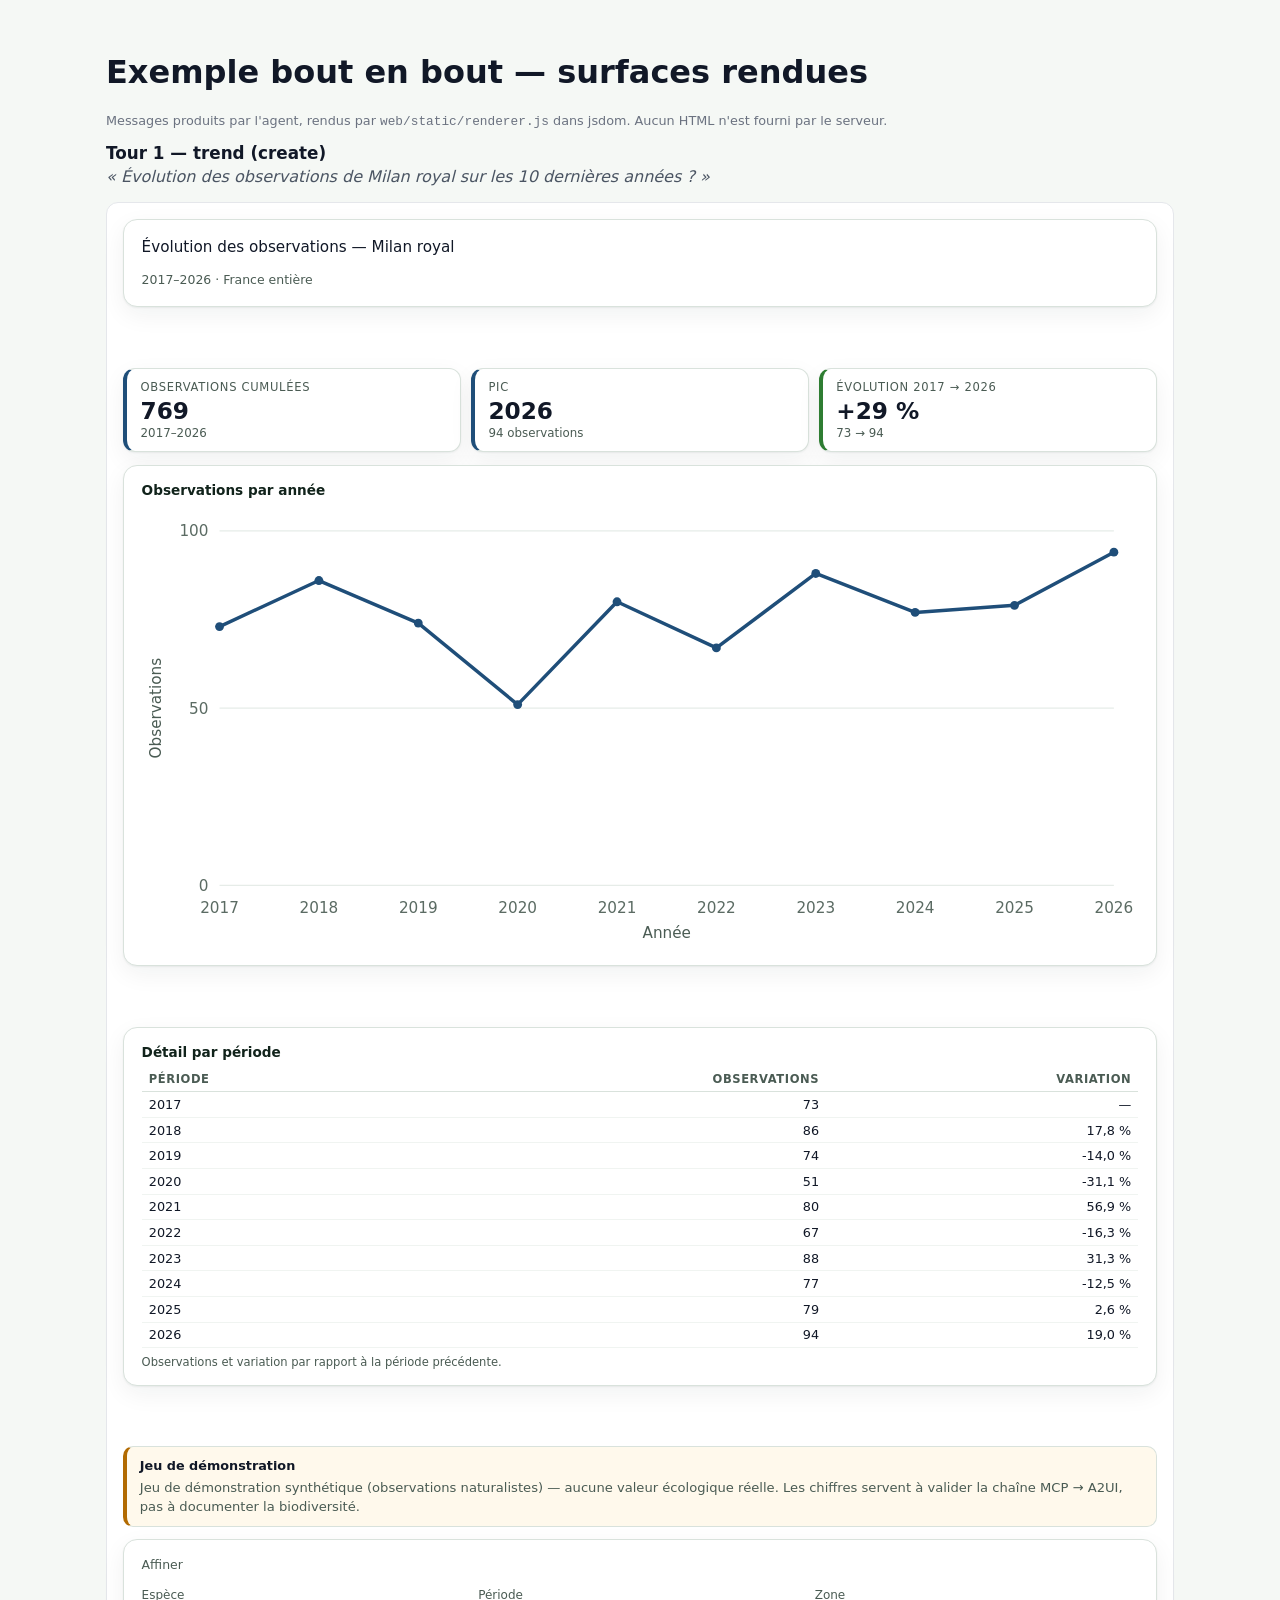
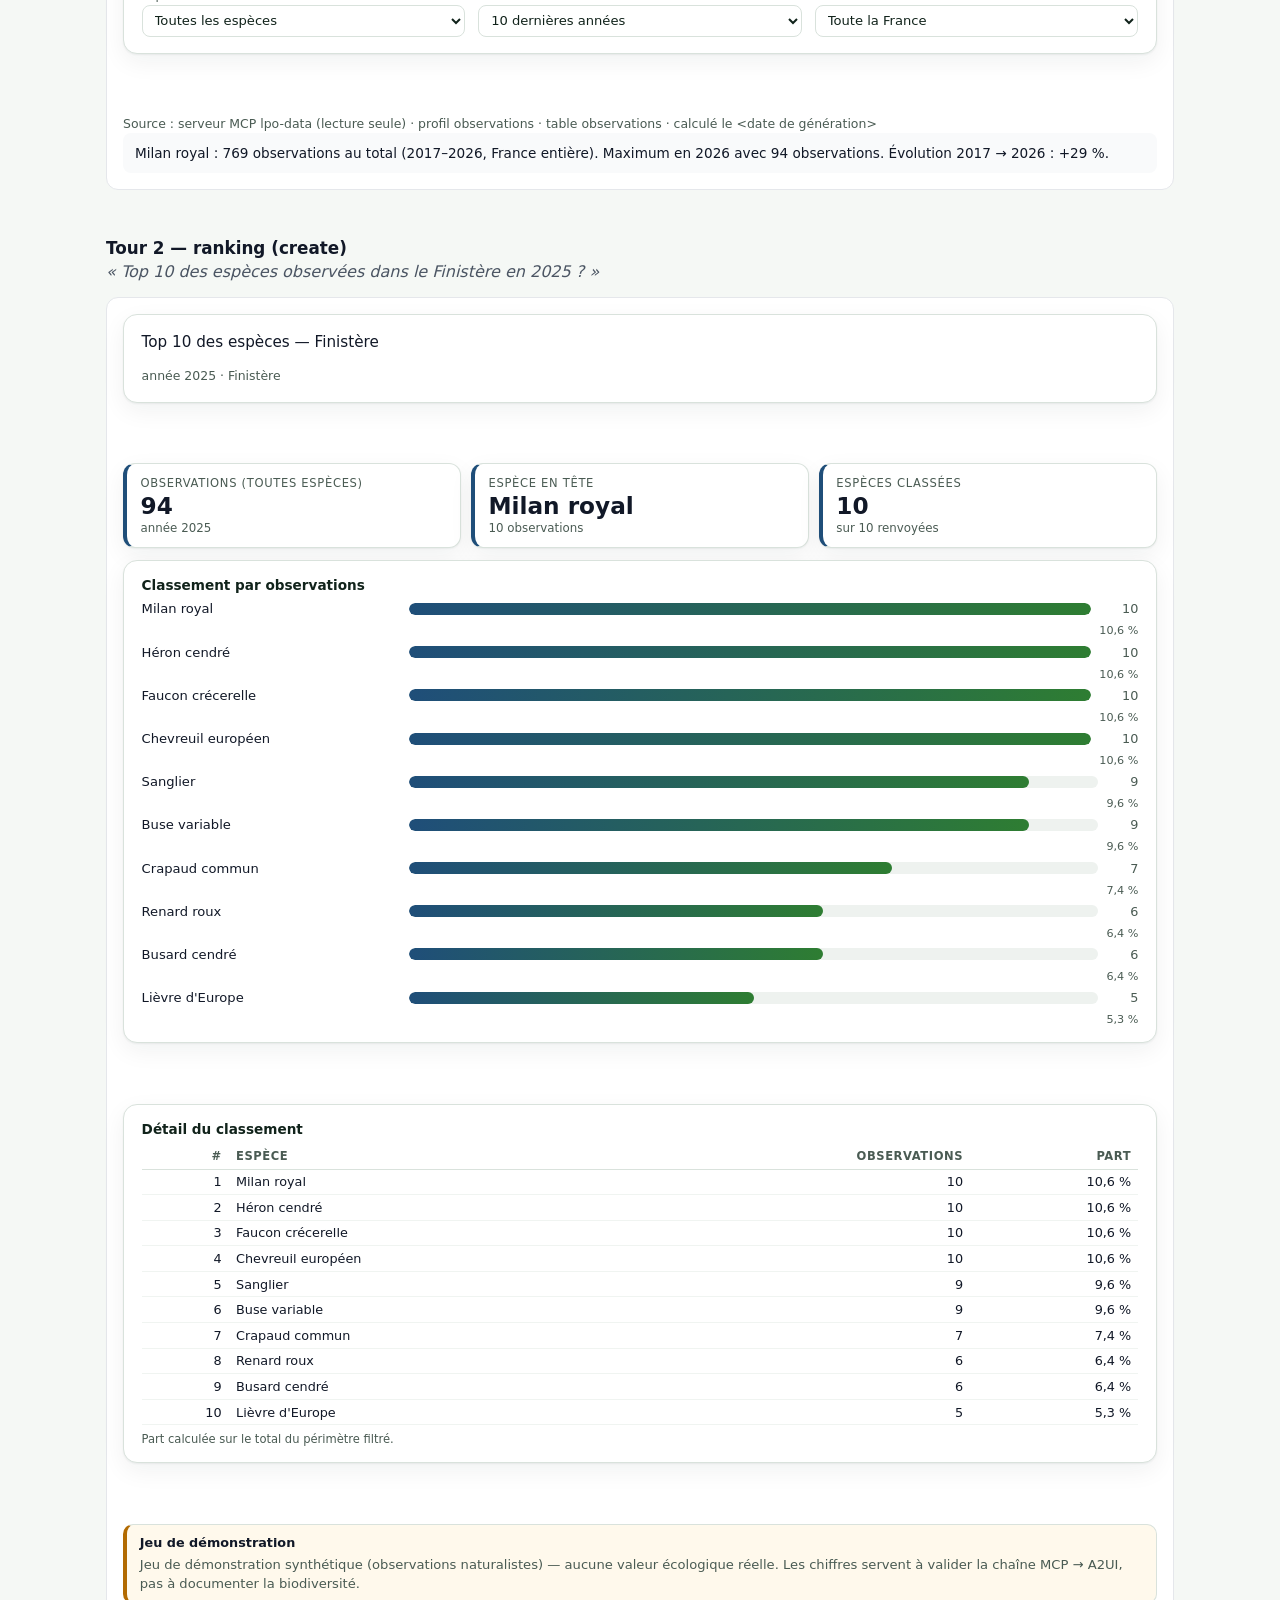
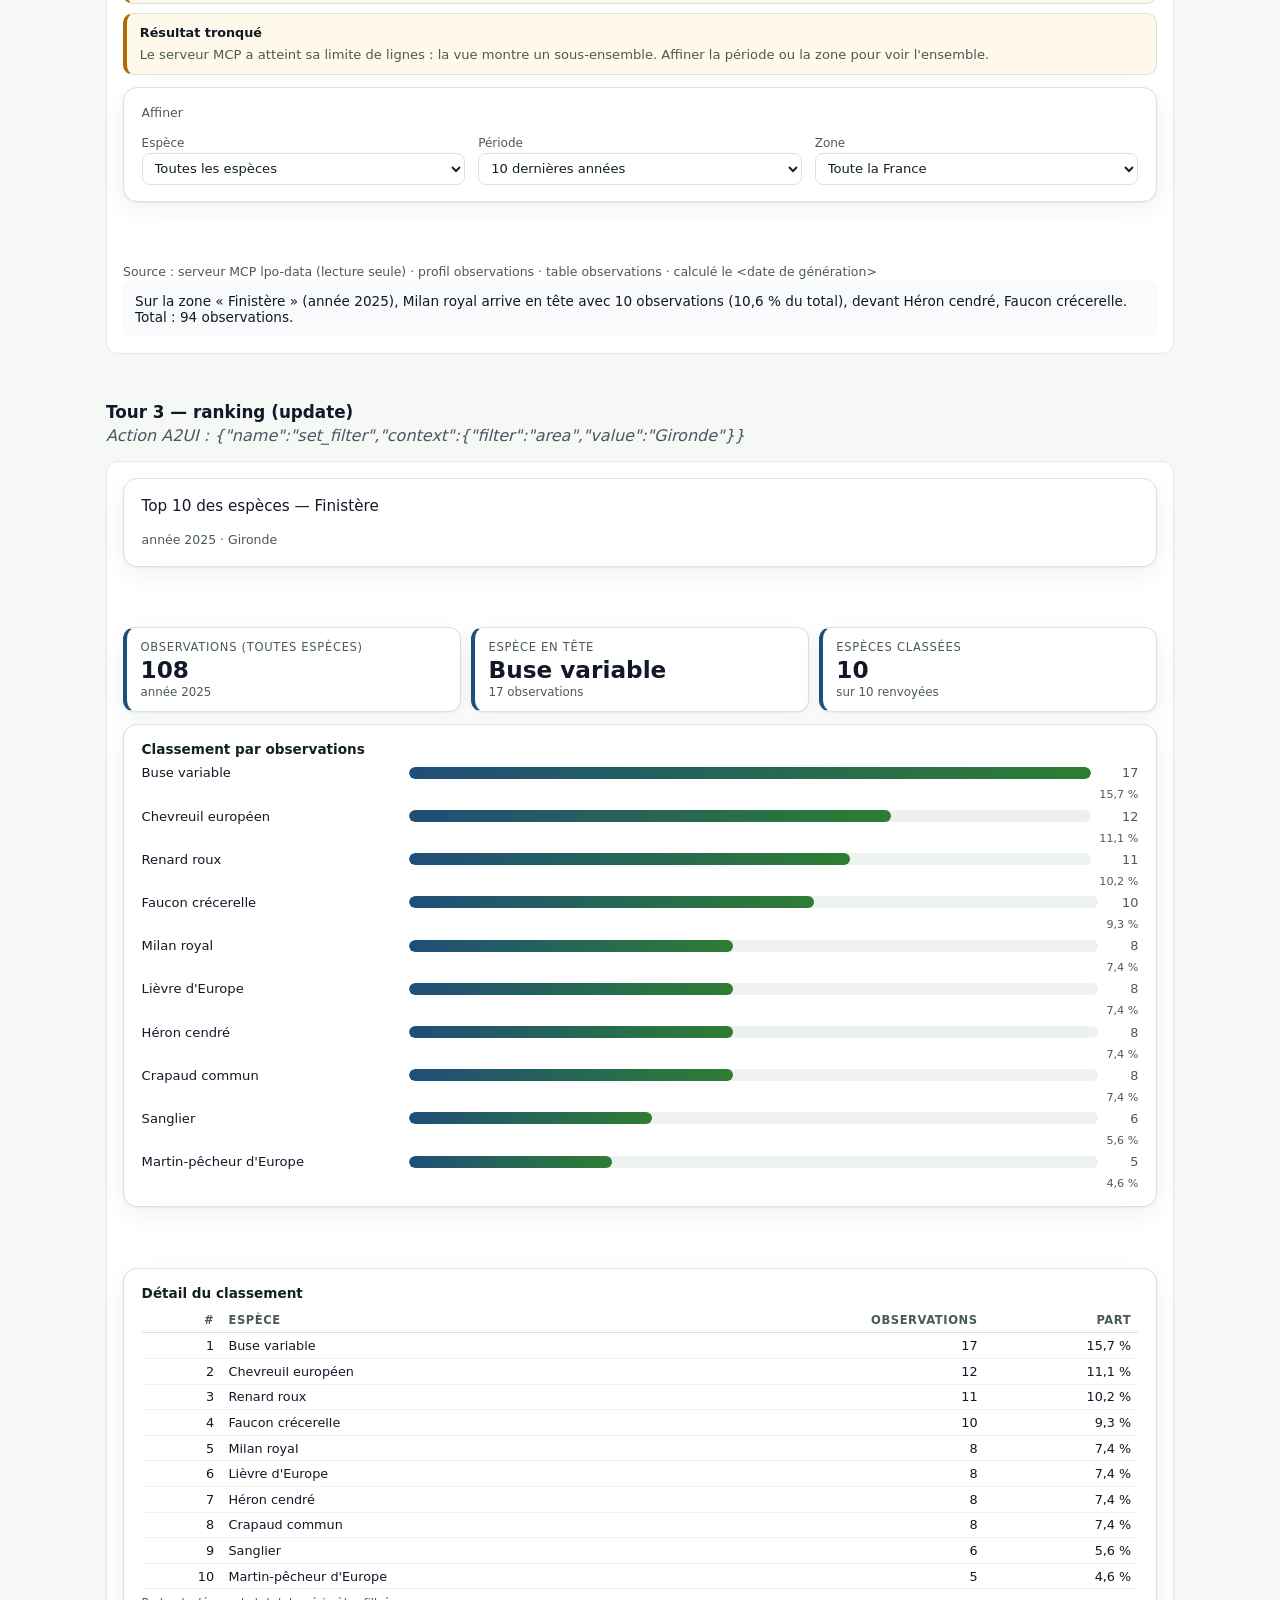
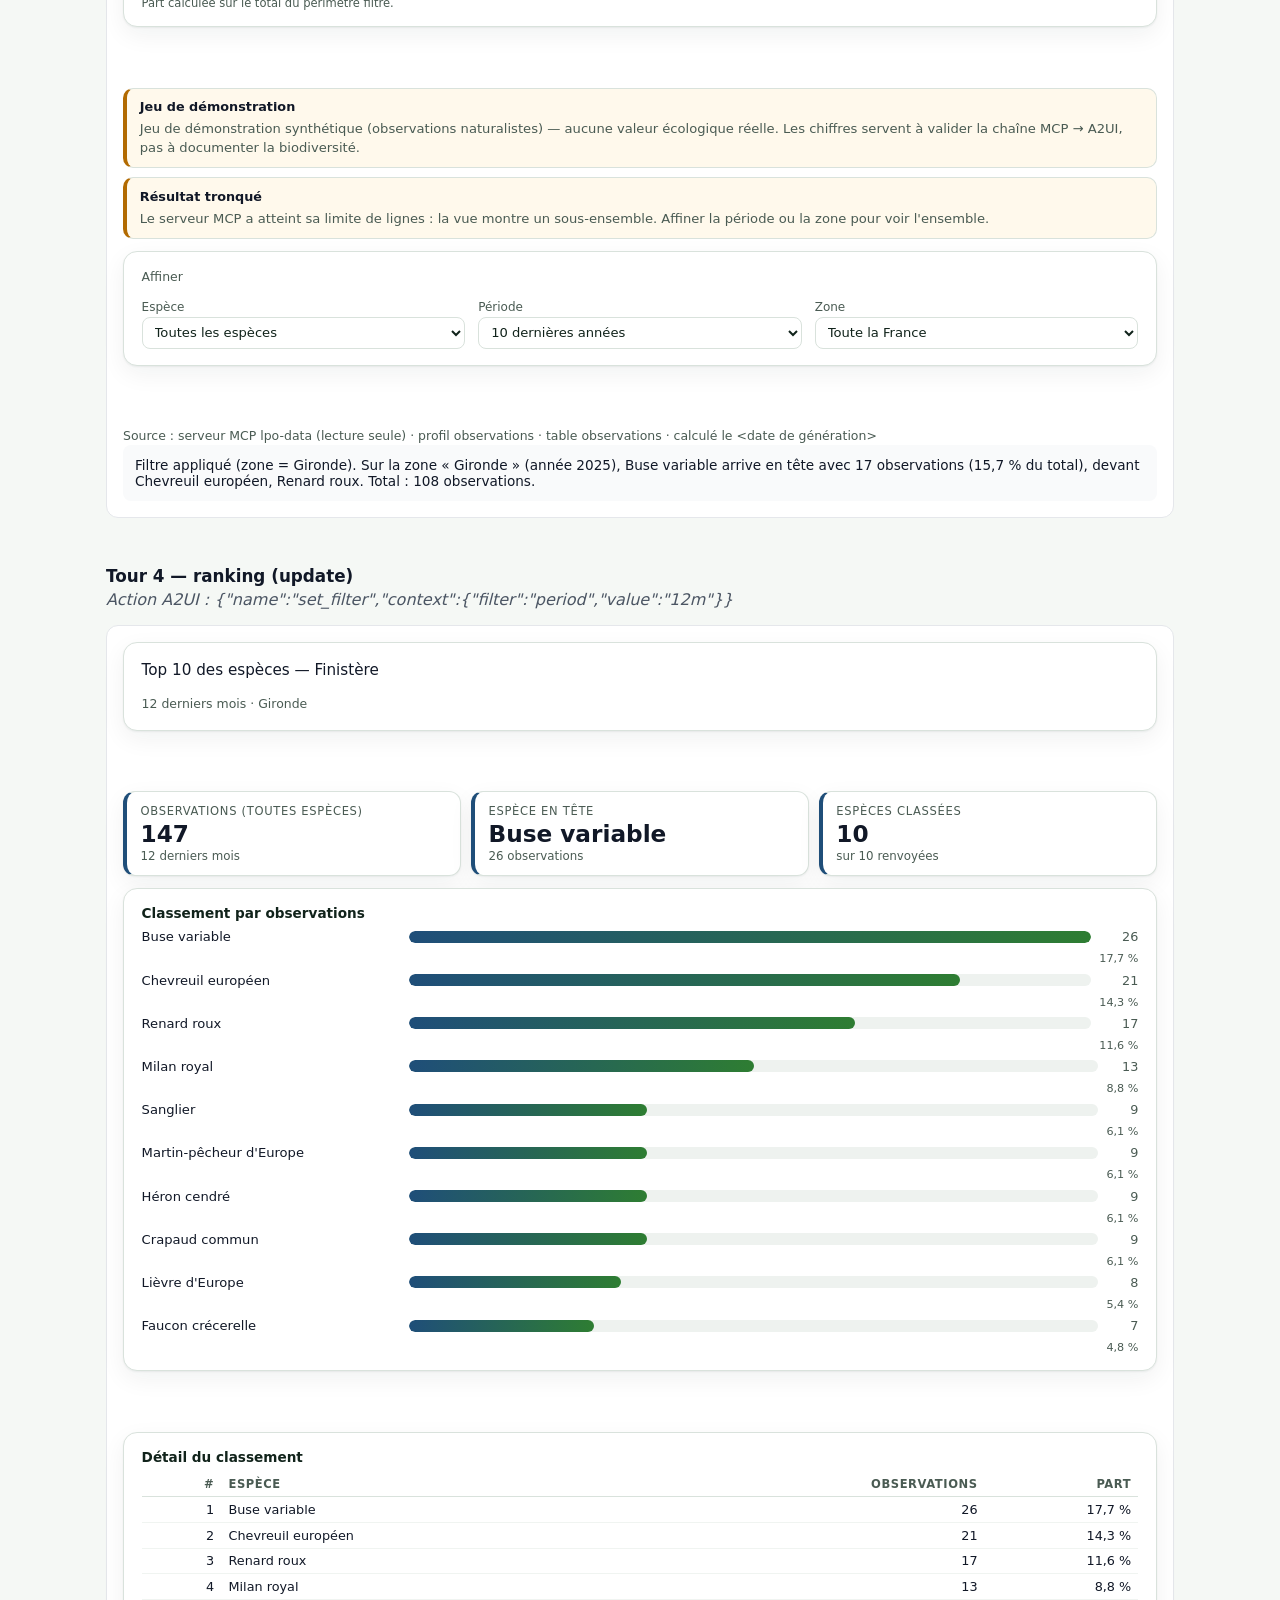
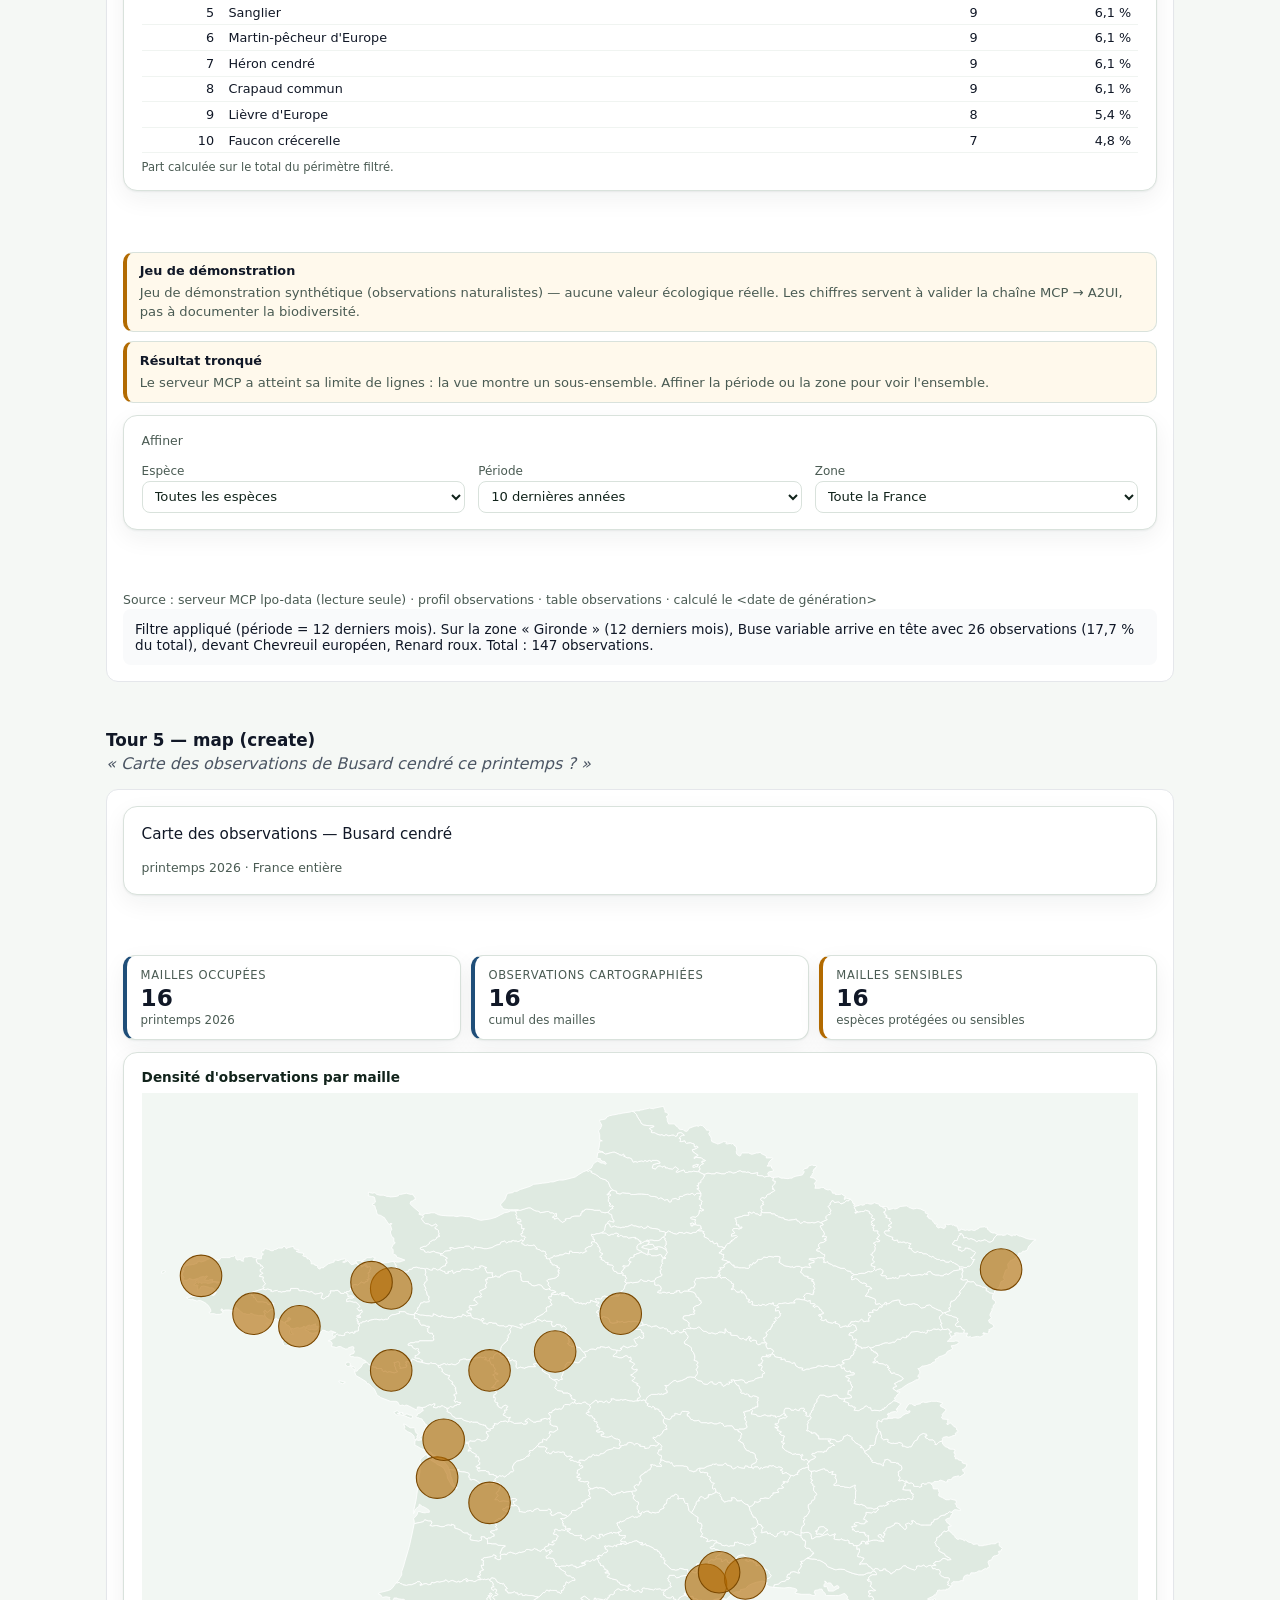
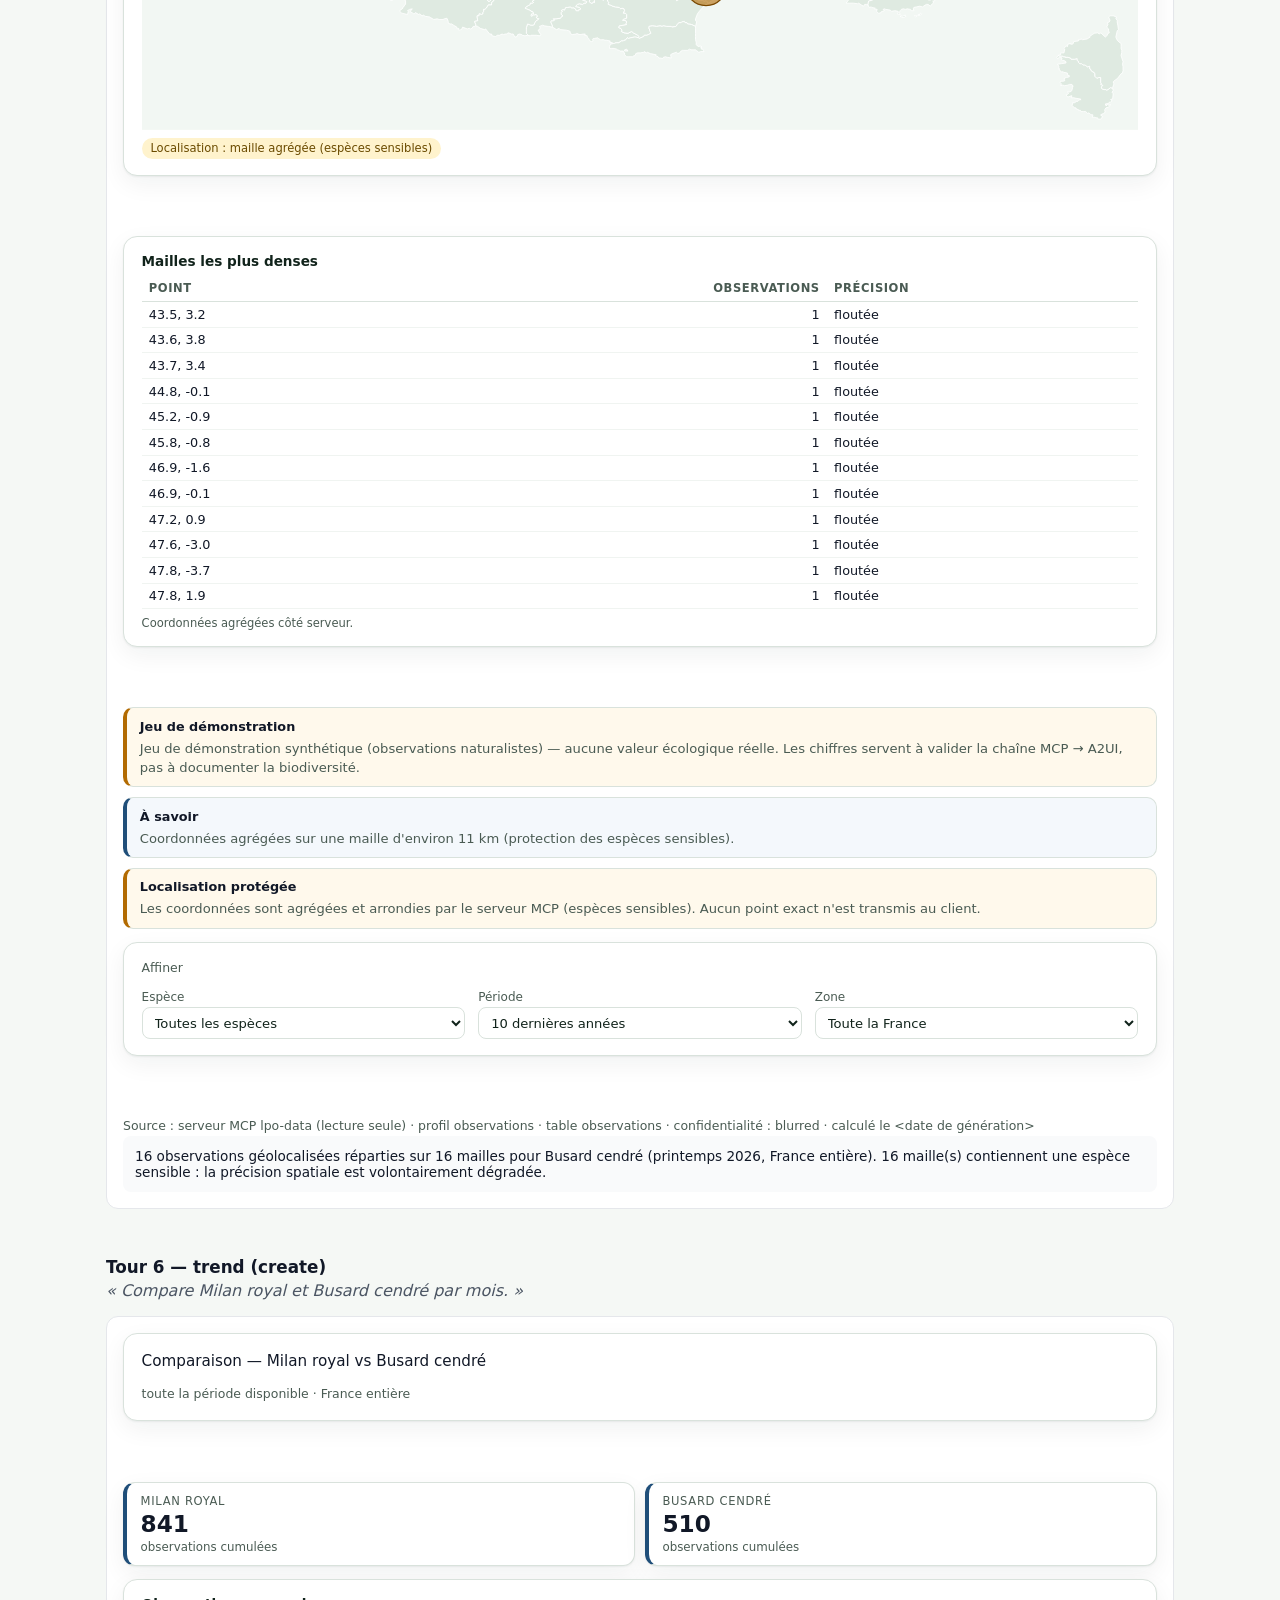
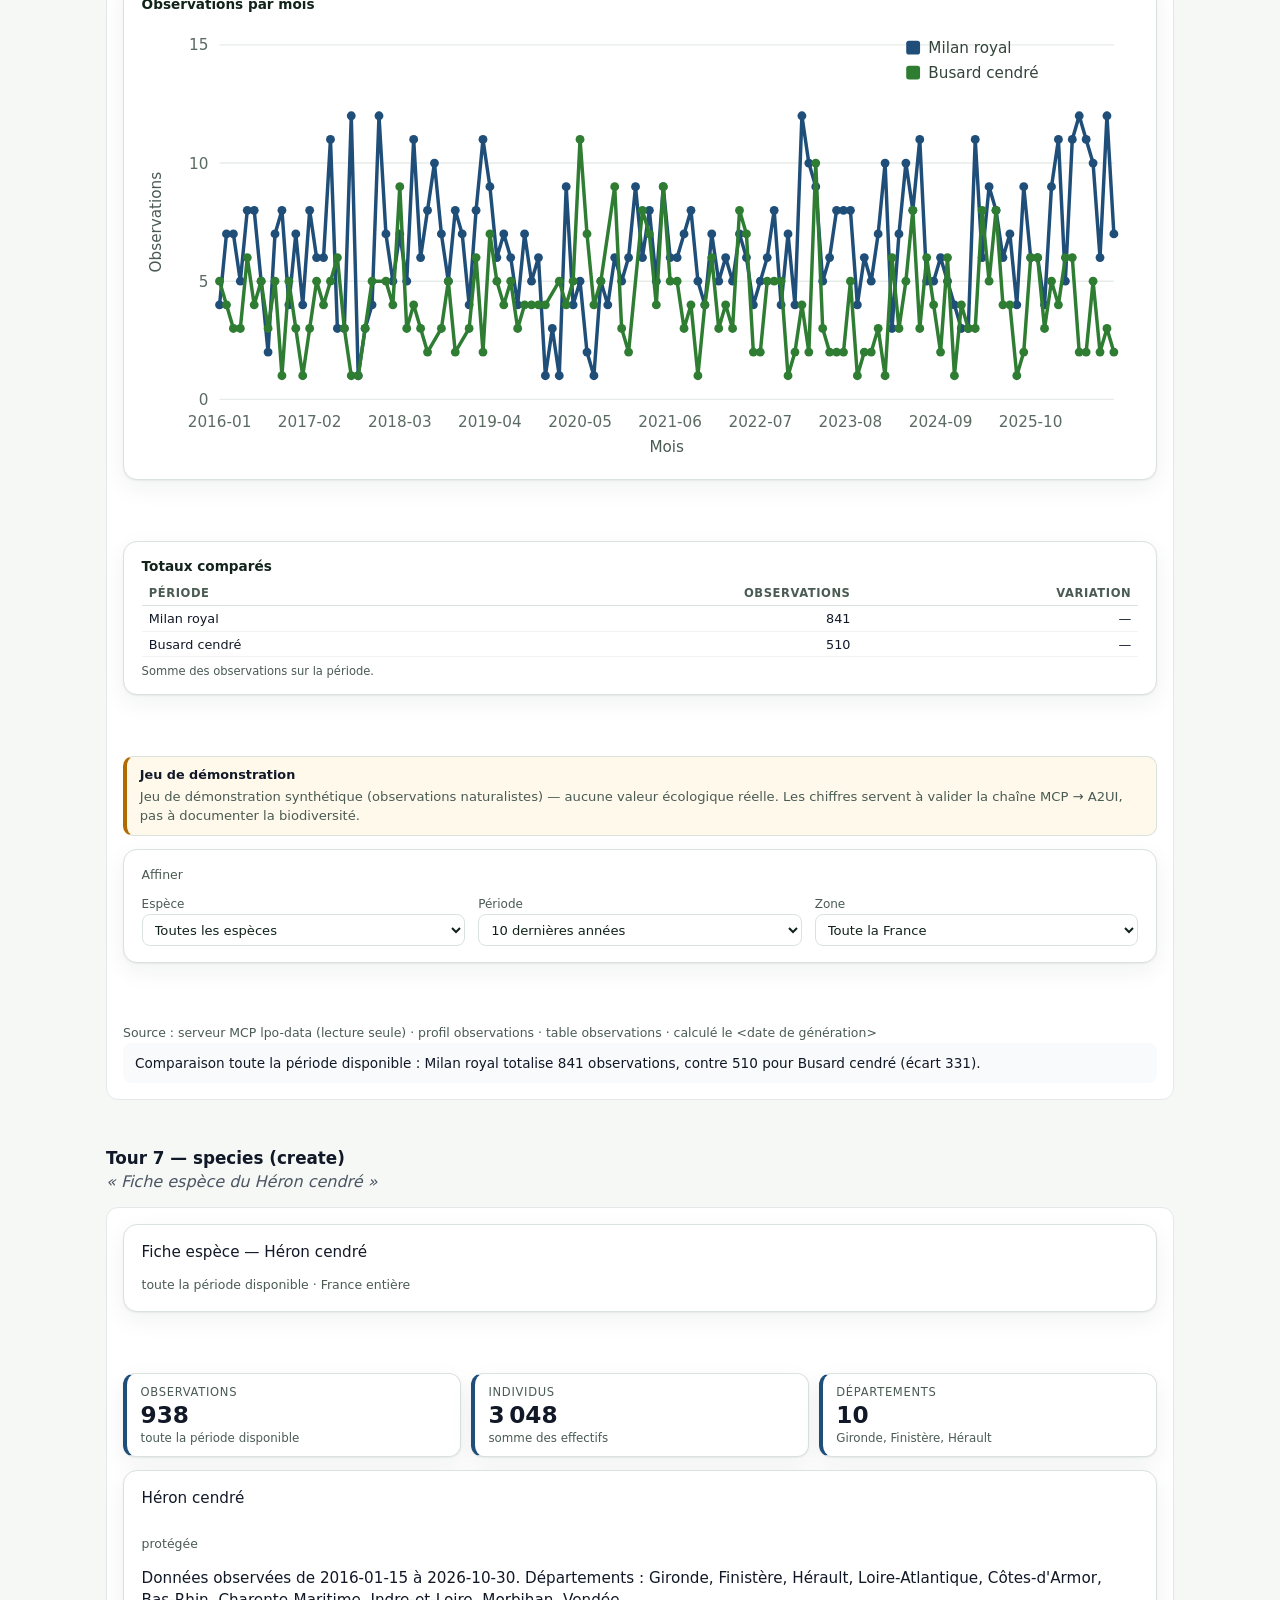
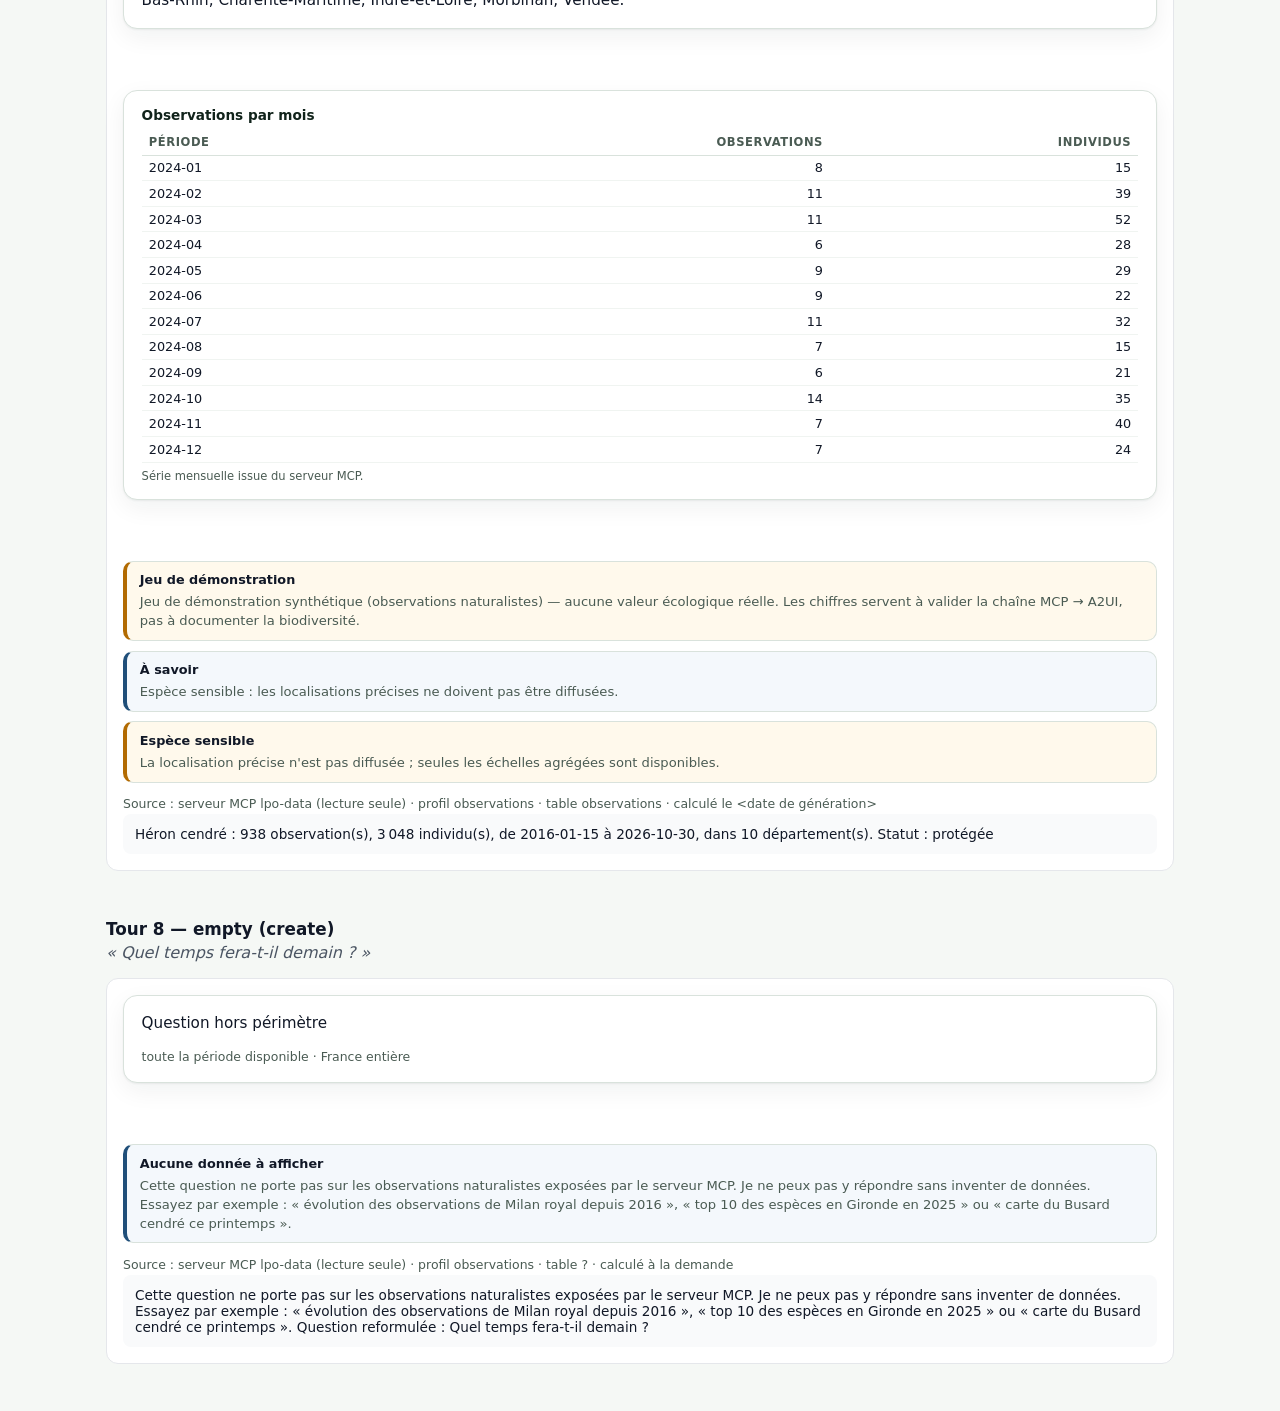
==== commit 95527c38: "fix(mcp): le statut de protection rend une espèce sensible, même avec une colonne dédiée Bug corrigé" ====
--- a/lpo_a2ui/examples/rendered.html
+++ b/lpo_a2ui/examples/rendered.html
@@ -428,4 +428,4 @@
    <h1>Exemple bout en bout — surfaces rendues</h1>
    <p class="meta">Messages produits par l'agent, rendus par <code>web/static/renderer.js</code>
    dans jsdom. Aucun HTML n'est fourni par le serveur.</p>
-   <div class="live" id="live"><div class="a2ui-surface" data-surface="lpo-exemple-bout-en-bout-6"><div class="a2ui-column" data-component-id="root" data-component="Column"><section class="a2ui-card" data-component-id="header" data-component="Card"><div class="a2ui-column" data-component-id="header_col" data-component="Column"><div class="a2ui-text " data-component-id="header_title" data-component="Text">Question hors périmètre</div><div class="a2ui-text is-caption" data-component-id="header_subtitle" data-component="Text">toute la période disponible · France entière</div></div></section><div class="a2ui-list is-vertical" data-component-id="notice_list" data-component="List"><div class="a2ui-notice is-info" role="status" data-component-id="notice_tpl" data-component="Notice"><strong class="notice-title">Aucune donnée à afficher</strong><span class="notice-message">Cette question ne porte pas sur les observations naturalistes exposées par le serveur MCP. Je ne peux pas y répondre sans inventer de données. Essayez par exemple : « évolution des observations de Milan royal depuis 2016 », « top 10 des espèces en Gironde en 2025 » ou « carte du Busard cendré ce printemps ».</span></div></div><div class="a2ui-text is-caption" data-component-id="footer" data-component="Text">Source : serveur MCP lpo-data (lecture seule) · profil observations · table ? · calculé à la demande</div></div></div></div><section><h2>Tour 1 — trend (create)</h2><p class="q">« Évolution des observations de Milan royal sur les 10 dernières années ? »</p><div class="frame"><div class="a2ui-surface-host"><div class="a2ui-surface" data-surface="lpo-exemple-bout-en-bout-1"><div class="a2ui-column" data-component-id="root" data-component="Column"><section class="a2ui-card" data-component-id="header" data-component="Card"><div class="a2ui-column" data-component-id="header_col" data-component="Column"><div class="a2ui-text " data-component-id="header_title" data-component="Text">Évolution des observations — Milan royal</div><div class="a2ui-text is-caption" data-component-id="header_subtitle" data-component="Text">2017–2026 · France entière</div></div></section><div class="a2ui-list is-horizontal" data-component-id="kpis" data-component="List"><div class="a2ui-kpi is-neutral" data-component-id="kpi_tpl" data-component="KpiCard"><div class="kpi-label">Observations cumulées</div><div class="kpi-value">769</div><div class="kpi-hint">2017–2026</div></div><div class="a2ui-kpi is-neutral" data-component-id="kpi_tpl" data-component="KpiCard"><div class="kpi-label">Pic</div><div class="kpi-value">2026</div><div class="kpi-hint">94 observations</div></div><div class="a2ui-kpi is-positive" data-component-id="kpi_tpl" data-component="KpiCard"><div class="kpi-label">Évolution 2017 → 2026</div><div class="kpi-value">+29 %</div><div class="kpi-hint">73 → 94</div></div></div><section class="a2ui-card" data-component-id="main_card" data-component="Card"><figure class="a2ui-chart" data-component-id="chart" data-component="LineChart"><figcaption class="chart-title">Observations par année</figcaption><svg viewBox="0 0 720 320" class="chart-svg" role="img" aria-label="Graphique linéaire : Milan royal"><line x1="56" x2="702" y1="274" y2="274" class="grid-line"></line><text x="48" y="278" class="axis-label" text-anchor="end">0</text><line x1="56" x2="702" y1="146" y2="146" class="grid-line"></line><text x="48" y="150" class="axis-label" text-anchor="end">50</text><line x1="56" x2="702" y1="18" y2="18" class="grid-line"></line><text x="48" y="22" class="axis-label" text-anchor="end">100</text><text x="56" y="294" class="axis-label" text-anchor="middle">2017</text><text x="127.77777777777777" y="294" class="axis-label" text-anchor="middle">2018</text><text x="199.55555555555554" y="294" class="axis-label" text-anchor="middle">2019</text><text x="271.33333333333337" y="294" class="axis-label" text-anchor="middle">2020</text><text x="343.1111111111111" y="294" class="axis-label" text-anchor="middle">2021</text><text x="414.8888888888889" y="294" class="axis-label" text-anchor="middle">2022</text><text x="486.6666666666667" y="294" class="axis-label" text-anchor="middle">2023</text><text x="558.4444444444445" y="294" class="axis-label" text-anchor="middle">2024</text><text x="630.2222222222222" y="294" class="axis-label" text-anchor="middle">2025</text><text x="702" y="294" class="axis-label" text-anchor="middle">2026</text><path d="M56,87.12 L127.77777777777777,53.84 L199.55555555555554,84.56 L271.33333333333337,143.44 L343.1111111111111,69.19999999999999 L414.8888888888889,102.47999999999999 L486.6666666666667,48.72 L558.4444444444445,76.88 L630.2222222222222,71.75999999999999 L702,33.360000000000014" fill="none" stroke="#1f4e79" stroke-width="2.5" stroke-linejoin="round"></path><circle cx="56" cy="87.12" r="3.2" fill="#1f4e79"><title>Milan royal · 2017 : 73</title></circle><circle cx="127.77777777777777" cy="53.84" r="3.2" fill="#1f4e79"><title>Milan royal · 2018 : 86</title></circle><circle cx="199.55555555555554" cy="84.56" r="3.2" fill="#1f4e79"><title>Milan royal · 2019 : 74</title></circle><circle cx="271.33333333333337" cy="143.44" r="3.2" fill="#1f4e79"><title>Milan royal · 2020 : 51</title></circle><circle cx="343.1111111111111" cy="69.19999999999999" r="3.2" fill="#1f4e79"><title>Milan royal · 2021 : 80</title></circle><circle cx="414.8888888888889" cy="102.47999999999999" r="3.2" fill="#1f4e79"><title>Milan royal · 2022 : 67</title></circle><circle cx="486.6666666666667" cy="48.72" r="3.2" fill="#1f4e79"><title>Milan royal · 2023 : 88</title></circle><circle cx="558.4444444444445" cy="76.88" r="3.2" fill="#1f4e79"><title>Milan royal · 2024 : 77</title></circle><circle cx="630.2222222222222" cy="71.75999999999999" r="3.2" fill="#1f4e79"><title>Milan royal · 2025 : 79</title></circle><circle cx="702" cy="33.360000000000014" r="3.2" fill="#1f4e79"><title>Milan royal · 2026 : 94</title></circle><text x="14" y="146" class="axis-title" transform="rotate(-90 14 146)" text-anchor="middle">Observations</text><text x="379" y="312" class="axis-title" text-anchor="middle">Année</text></svg></figure></section><section class="a2ui-card" data-component-id="table_card" data-component="Card"><figure class="a2ui-table" data-component-id="table" data-component="DataTable"><figcaption class="chart-title">Détail par période</figcaption><table class="data-table"><thead><tr><th style="text-align: left;">Période</th><th style="text-align: right;">Observations</th><th style="text-align: right;">Variation</th></tr></thead><tbody><tr><td style="text-align: left;">2017</td><td style="text-align: right;">73</td><td style="text-align: right;">—</td></tr><tr><td style="text-align: left;">2018</td><td style="text-align: right;">86</td><td style="text-align: right;">17,8 %</td></tr><tr><td style="text-align: left;">2019</td><td style="text-align: right;">74</td><td style="text-align: right;">-14,0 %</td></tr><tr><td style="text-align: left;">2020</td><td style="text-align: right;">51</td><td style="text-align: right;">-31,1 %</td></tr><tr><td style="text-align: left;">2021</td><td style="text-align: right;">80</td><td style="text-align: right;">56,9 %</td></tr><tr><td style="text-align: left;">2022</td><td style="text-align: right;">67</td><td style="text-align: right;">-16,3 %</td></tr><tr><td style="text-align: left;">2023</td><td style="text-align: right;">88</td><td style="text-align: right;">31,3 %</td></tr><tr><td style="text-align: left;">2024</td><td style="text-align: right;">77</td><td style="text-align: right;">-12,5 %</td></tr><tr><td style="text-align: left;">2025</td><td style="text-align: right;">79</td><td style="text-align: right;">2,6 %</td></tr><tr><td style="text-align: left;">2026</td><td style="text-align: right;">94</td><td style="text-align: right;">19,0 %</td></tr></tbody></table><figcaption class="table-caption">Observations et variation par rapport à la période précédente.</figcaption></figure></section><div class="a2ui-list is-vertical" data-component-id="notice_list" data-component="List"><div class="a2ui-notice is-warning" role="status" data-component-id="notice_tpl" data-component="Notice"><strong class="notice-title">Jeu de démonstration</strong><span class="notice-message">Jeu de démonstration synthétique (observations naturalistes) — aucune valeur écologique réelle. Les chiffres servent à valider la chaîne MCP → A2UI, pas à documenter la biodiversité.</span></div></div><section class="a2ui-card" data-component-id="filters_card" data-component="Card"><div class="a2ui-column" data-component-id="filters_col" data-component="Column"><div class="a2ui-text is-caption" data-component-id="filters_title" data-component="Text">Affiner</div><div class="a2ui-row" data-component-id="filters_row" data-component="Row"><label class="a2ui-select" data-component-id="filter_species" data-component="SelectField"><span>Espèce</span><select><option value="">Toutes les espèces</option><option value="Busard cendré">Busard cendré</option><option value="Buse variable">Buse variable</option><option value="Chevreuil européen">Chevreuil européen</option><option value="Chouette effraie">Chouette effraie</option><option value="Cigogne blanche">Cigogne blanche</option><option value="Crapaud commun">Crapaud commun</option><option value="Faucon crécerelle">Faucon crécerelle</option><option value="Héron cendré">Héron cendré</option><option value="Lièvre d'Europe">Lièvre d'Europe</option><option value="Martin-pêcheur d'Europe">Martin-pêcheur d'Europe</option><option value="Milan royal">Milan royal</option><option value="Renard roux">Renard roux</option><option value="Sanglier">Sanglier</option><option value="Triton palmé">Triton palmé</option></select></label><label class="a2ui-select" data-component-id="filter_period" data-component="SelectField"><span>Période</span><select><option value="10y">10 dernières années</option><option value="12m">12 derniers mois</option><option value="this_year">Cette année</option><option value="last_year">Année dernière</option><option value="spring">Ce printemps</option><option value="all">Toute la période</option></select></label><label class="a2ui-select" data-component-id="filter_area" data-component="SelectField"><span>Zone</span><select><option value="">Toute la France</option><option value="Bas-Rhin">Bas-Rhin</option><option value="Bouches-du-Rhône">Bouches-du-Rhône</option><option value="Charente-Maritime">Charente-Maritime</option><option value="Côtes-d'Armor">Côtes-d'Armor</option><option value="Deux-Sèvres">Deux-Sèvres</option><option value="Finistère">Finistère</option><option value="Gironde">Gironde</option><option value="Hérault">Hérault</option><option value="Ille-et-Vilaine">Ille-et-Vilaine</option><option value="Indre-et-Loire">Indre-et-Loire</option><option value="Loire-Atlantique">Loire-Atlantique</option><option value="Loiret">Loiret</option><option value="Morbihan">Morbihan</option><option value="Vendée">Vendée</option></select></label></div></div></section><div class="a2ui-text is-caption" data-component-id="footer" data-component="Text">Source : serveur MCP lpo-data (lecture seule) · profil observations · table observations · calculé le 2026-11-12T09:58:00+00:00</div></div></div></div><div class="fallback">Milan royal : 769 observations au total (2017–2026, France entière). Maximum en 2026 avec 94 observations. Évolution 2017 → 2026 : +29 %.</div></div></section><section><h2>Tour 2 — ranking (create)</h2><p class="q">« Top 10 des espèces observées dans le Finistère en 2025 ? »</p><div class="frame"><div class="a2ui-surface-host"><div class="a2ui-surface" data-surface="lpo-exemple-bout-en-bout-2"><div class="a2ui-column" data-component-id="root" data-component="Column"><section class="a2ui-card" data-component-id="header" data-component="Card"><div class="a2ui-column" data-component-id="header_col" data-component="Column"><div class="a2ui-text " data-component-id="header_title" data-component="Text">Top 10 des espèces — Finistère</div><div class="a2ui-text is-caption" data-component-id="header_subtitle" data-component="Text">année 2025 · Finistère</div></div></section><div class="a2ui-list is-horizontal" data-component-id="kpis" data-component="List"><div class="a2ui-kpi is-neutral" data-component-id="kpi_tpl" data-component="KpiCard"><div class="kpi-label">Observations (toutes espèces)</div><div class="kpi-value">94</div><div class="kpi-hint">année 2025</div></div><div class="a2ui-kpi is-neutral" data-component-id="kpi_tpl" data-component="KpiCard"><div class="kpi-label">Espèce en tête</div><div class="kpi-value">Milan royal</div><div class="kpi-hint">10 observations</div></div><div class="a2ui-kpi is-neutral" data-component-id="kpi_tpl" data-component="KpiCard"><div class="kpi-label">Espèces classées</div><div class="kpi-value">10</div><div class="kpi-hint">sur 10 renvoyées</div></div></div><section class="a2ui-card" data-component-id="main_card" data-component="Card"><figure class="a2ui-chart" data-component-id="chart" data-component="BarChart"><figcaption class="chart-title">Classement par observations</figcaption><div class="bar-list"><div class="bar-row" title="Milan royal : 10"><div class="bar-label">Milan royal</div><div class="bar-track"><div class="bar-fill" style="width: 100%;"></div></div><div class="bar-value">10</div><div class="bar-hint">10,6 %</div></div><div class="bar-row" title="Héron cendré : 10"><div class="bar-label">Héron cendré</div><div class="bar-track"><div class="bar-fill" style="width: 100%;"></div></div><div class="bar-value">10</div><div class="bar-hint">10,6 %</div></div><div class="bar-row" title="Faucon crécerelle : 10"><div class="bar-label">Faucon crécerelle</div><div class="bar-track"><div class="bar-fill" style="width: 100%;"></div></div><div class="bar-value">10</div><div class="bar-hint">10,6 %</div></div><div class="bar-row" title="Chevreuil européen : 10"><div class="bar-label">Chevreuil européen</div><div class="bar-track"><div class="bar-fill" style="width: 100%;"></div></div><div class="bar-value">10</div><div class="bar-hint">10,6 %</div></div><div class="bar-row" title="Sanglier : 9"><div class="bar-label">Sanglier</div><div class="bar-track"><div class="bar-fill" style="width: 90%;"></div></div><div class="bar-value">9</div><div class="bar-hint">9,6 %</div></div><div class="bar-row" title="Buse variable : 9"><div class="bar-label">Buse variable</div><div class="bar-track"><div class="bar-fill" style="width: 90%;"></div></div><div class="bar-value">9</div><div class="bar-hint">9,6 %</div></div><div class="bar-row" title="Crapaud commun : 7"><div class="bar-label">Crapaud commun</div><div class="bar-track"><div class="bar-fill" style="width: 70%;"></div></div><div class="bar-value">7</div><div class="bar-hint">7,4 %</div></div><div class="bar-row" title="Renard roux : 6"><div class="bar-label">Renard roux</div><div class="bar-track"><div class="bar-fill" style="width: 60%;"></div></div><div class="bar-value">6</div><div class="bar-hint">6,4 %</div></div><div class="bar-row" title="Busard cendré : 6"><div class="bar-label">Busard cendré</div><div class="bar-track"><div class="bar-fill" style="width: 60%;"></div></div><div class="bar-value">6</div><div class="bar-hint">6,4 %</div></div><div class="bar-row" title="Lièvre d'Europe : 5"><div class="bar-label">Lièvre d'Europe</div><div class="bar-track"><div class="bar-fill" style="width: 50%;"></div></div><div class="bar-value">5</div><div class="bar-hint">5,3 %</div></div></div></figure></section><section class="a2ui-card" data-component-id="table_card" data-component="Card"><figure class="a2ui-table" data-component-id="table" data-component="DataTable"><figcaption class="chart-title">Détail du classement</figcaption><table class="data-table"><thead><tr><th style="text-align: right;">#</th><th style="text-align: left;">Espèce</th><th style="text-align: right;">Observations</th><th style="text-align: right;">Part</th></tr></thead><tbody><tr><td style="text-align: right;">1</td><td style="text-align: left;">Milan royal</td><td style="text-align: right;">10</td><td style="text-align: right;">10,6 %</td></tr><tr><td style="text-align: right;">2</td><td style="text-align: left;">Héron cendré</td><td style="text-align: right;">10</td><td style="text-align: right;">10,6 %</td></tr><tr><td style="text-align: right;">3</td><td style="text-align: left;">Faucon crécerelle</td><td style="text-align: right;">10</td><td style="text-align: right;">10,6 %</td></tr><tr><td style="text-align: right;">4</td><td style="text-align: left;">Chevreuil européen</td><td style="text-align: right;">10</td><td style="text-align: right;">10,6 %</td></tr><tr><td style="text-align: right;">5</td><td style="text-align: left;">Sanglier</td><td style="text-align: right;">9</td><td style="text-align: right;">9,6 %</td></tr><tr><td style="text-align: right;">6</td><td style="text-align: left;">Buse variable</td><td style="text-align: right;">9</td><td style="text-align: right;">9,6 %</td></tr><tr><td style="text-align: right;">7</td><td style="text-align: left;">Crapaud commun</td><td style="text-align: right;">7</td><td style="text-align: right;">7,4 %</td></tr><tr><td style="text-align: right;">8</td><td style="text-align: left;">Renard roux</td><td style="text-align: right;">6</td><td style="text-align: right;">6,4 %</td></tr><tr><td style="text-align: right;">9</td><td style="text-align: left;">Busard cendré</td><td style="text-align: right;">6</td><td style="text-align: right;">6,4 %</td></tr><tr><td style="text-align: right;">10</td><td style="text-align: left;">Lièvre d'Europe</td><td style="text-align: right;">5</td><td style="text-align: right;">5,3 %</td></tr></tbody></table><figcaption class="table-caption">Part calculée sur le total du périmètre filtré.</figcaption></figure></section><div class="a2ui-list is-vertical" data-component-id="notice_list" data-component="List"><div class="a2ui-notice is-warning" role="status" data-component-id="notice_tpl" data-component="Notice"><strong class="notice-title">Jeu de démonstration</strong><span class="notice-message">Jeu de démonstration synthétique (observations naturalistes) — aucune valeur écologique réelle. Les chiffres servent à valider la chaîne MCP → A2UI, pas à documenter la biodiversité.</span></div><div class="a2ui-notice is-warning" role="status" data-component-id="notice_tpl" data-component="Notice"><strong class="notice-title">Résultat tronqué</strong><span class="notice-message">Le serveur MCP a atteint sa limite de lignes : la vue montre un sous-ensemble. Affiner la période ou la zone pour voir l'ensemble.</span></div></div><section class="a2ui-card" data-component-id="filters_card" data-component="Card"><div class="a2ui-column" data-component-id="filters_col" data-component="Column"><div class="a2ui-text is-caption" data-component-id="filters_title" data-component="Text">Affiner</div><div class="a2ui-row" data-component-id="filters_row" data-component="Row"><label class="a2ui-select" data-component-id="filter_species" data-component="SelectField"><span>Espèce</span><select><option value="">Toutes les espèces</option><option value="Busard cendré">Busard cendré</option><option value="Buse variable">Buse variable</option><option value="Chevreuil européen">Chevreuil européen</option><option value="Chouette effraie">Chouette effraie</option><option value="Cigogne blanche">Cigogne blanche</option><option value="Crapaud commun">Crapaud commun</option><option value="Faucon crécerelle">Faucon crécerelle</option><option value="Héron cendré">Héron cendré</option><option value="Lièvre d'Europe">Lièvre d'Europe</option><option value="Martin-pêcheur d'Europe">Martin-pêcheur d'Europe</option><option value="Milan royal">Milan royal</option><option value="Renard roux">Renard roux</option><option value="Sanglier">Sanglier</option><option value="Triton palmé">Triton palmé</option></select></label><label class="a2ui-select" data-component-id="filter_period" data-component="SelectField"><span>Période</span><select><option value="10y">10 dernières années</option><option value="12m">12 derniers mois</option><option value="this_year">Cette année</option><option value="last_year">Année dernière</option><option value="spring">Ce printemps</option><option value="all">Toute la période</option></select></label><label class="a2ui-select" data-component-id="filter_area" data-component="SelectField"><span>Zone</span><select><option value="">Toute la France</option><option value="Bas-Rhin">Bas-Rhin</option><option value="Bouches-du-Rhône">Bouches-du-Rhône</option><option value="Charente-Maritime">Charente-Maritime</option><option value="Côtes-d'Armor">Côtes-d'Armor</option><option value="Deux-Sèvres">Deux-Sèvres</option><option value="Finistère">Finistère</option><option value="Gironde">Gironde</option><option value="Hérault">Hérault</option><option value="Ille-et-Vilaine">Ille-et-Vilaine</option><option value="Indre-et-Loire">Indre-et-Loire</option><option value="Loire-Atlantique">Loire-Atlantique</option><option value="Loiret">Loiret</option><option value="Morbihan">Morbihan</option><option value="Vendée">Vendée</option></select></label></div></div></section><div class="a2ui-text is-caption" data-component-id="footer" data-component="Text">Source : serveur MCP lpo-data (lecture seule) · profil observations · table observations · calculé le 2026-11-12T09:58:00+00:00</div></div></div></div><div class="fallback">Sur la zone « Finistère » (année 2025), Milan royal arrive en tête avec 10 observations (10,6 % du total), devant Héron cendré, Faucon crécerelle. Total : 94 observations.</div></div></section><section><h2>Tour 3 — ranking (update)</h2><p class="q">Action A2UI : {"name":"set_filter","context":{"filter":"area","value":"Gironde"}}</p><div class="frame"><div class="a2ui-surface-host"><div class="a2ui-surface" data-surface="lpo-exemple-bout-en-bout-2"><div class="a2ui-column" data-component-id="root" data-component="Column"><section class="a2ui-card" data-component-id="header" data-component="Card"><div class="a2ui-column" data-component-id="header_col" data-component="Column"><div class="a2ui-text " data-component-id="header_title" data-component="Text">Top 10 des espèces — Finistère</div><div class="a2ui-text is-caption" data-component-id="header_subtitle" data-component="Text">année 2025 · Gironde</div></div></section><div class="a2ui-list is-horizontal" data-component-id="kpis" data-component="List"><div class="a2ui-kpi is-neutral" data-component-id="kpi_tpl" data-component="KpiCard"><div class="kpi-label">Observations (toutes espèces)</div><div class="kpi-value">108</div><div class="kpi-hint">année 2025</div></div><div class="a2ui-kpi is-neutral" data-component-id="kpi_tpl" data-component="KpiCard"><div class="kpi-label">Espèce en tête</div><div class="kpi-value">Buse variable</div><div class="kpi-hint">17 observations</div></div><div class="a2ui-kpi is-neutral" data-component-id="kpi_tpl" data-component="KpiCard"><div class="kpi-label">Espèces classées</div><div class="kpi-value">10</div><div class="kpi-hint">sur 10 renvoyées</div></div></div><section class="a2ui-card" data-component-id="main_card" data-component="Card"><figure class="a2ui-chart" data-component-id="chart" data-component="BarChart"><figcaption class="chart-title">Classement par observations</figcaption><div class="bar-list"><div class="bar-row" title="Buse variable : 17"><div class="bar-label">Buse variable</div><div class="bar-track"><div class="bar-fill" style="width: 100%;"></div></div><div class="bar-value">17</div><div class="bar-hint">15,7 %</div></div><div class="bar-row" title="Chevreuil européen : 12"><div class="bar-label">Chevreuil européen</div><div class="bar-track"><div class="bar-fill" style="width: 70.58823529411765%;"></div></div><div class="bar-value">12</div><div class="bar-hint">11,1 %</div></div><div class="bar-row" title="Renard roux : 11"><div class="bar-label">Renard roux</div><div class="bar-track"><div class="bar-fill" style="width: 64.70588235294117%;"></div></div><div class="bar-value">11</div><div class="bar-hint">10,2 %</div></div><div class="bar-row" title="Faucon crécerelle : 10"><div class="bar-label">Faucon crécerelle</div><div class="bar-track"><div class="bar-fill" style="width: 58.82352941176471%;"></div></div><div class="bar-value">10</div><div class="bar-hint">9,3 %</div></div><div class="bar-row" title="Milan royal : 8"><div class="bar-label">Milan royal</div><div class="bar-track"><div class="bar-fill" style="width: 47.05882352941176%;"></div></div><div class="bar-value">8</div><div class="bar-hint">7,4 %</div></div><div class="bar-row" title="Lièvre d'Europe : 8"><div class="bar-label">Lièvre d'Europe</div><div class="bar-track"><div class="bar-fill" style="width: 47.05882352941176%;"></div></div><div class="bar-value">8</div><div class="bar-hint">7,4 %</div></div><div class="bar-row" title="Héron cendré : 8"><div class="bar-label">Héron cendré</div><div class="bar-track"><div class="bar-fill" style="width: 47.05882352941176%;"></div></div><div class="bar-value">8</div><div class="bar-hint">7,4 %</div></div><div class="bar-row" title="Crapaud commun : 8"><div class="bar-label">Crapaud commun</div><div class="bar-track"><div class="bar-fill" style="width: 47.05882352941176%;"></div></div><div class="bar-value">8</div><div class="bar-hint">7,4 %</div></div><div class="bar-row" title="Sanglier : 6"><div class="bar-label">Sanglier</div><div class="bar-track"><div class="bar-fill" style="width: 35.294117647058826%;"></div></div><div class="bar-value">6</div><div class="bar-hint">5,6 %</div></div><div class="bar-row" title="Martin-pêcheur d'Europe : 5"><div class="bar-label">Martin-pêcheur d'Europe</div><div class="bar-track"><div class="bar-fill" style="width: 29.411764705882355%;"></div></div><div class="bar-value">5</div><div class="bar-hint">4,6 %</div></div></div></figure></section><section class="a2ui-card" data-component-id="table_card" data-component="Card"><figure class="a2ui-table" data-component-id="table" data-component="DataTable"><figcaption class="chart-title">Détail du classement</figcaption><table class="data-table"><thead><tr><th style="text-align: right;">#</th><th style="text-align: left;">Espèce</th><th style="text-align: right;">Observations</th><th style="text-align: right;">Part</th></tr></thead><tbody><tr><td style="text-align: right;">1</td><td style="text-align: left;">Buse variable</td><td style="text-align: right;">17</td><td style="text-align: right;">15,7 %</td></tr><tr><td style="text-align: right;">2</td><td style="text-align: left;">Chevreuil européen</td><td style="text-align: right;">12</td><td style="text-align: right;">11,1 %</td></tr><tr><td style="text-align: right;">3</td><td style="text-align: left;">Renard roux</td><td style="text-align: right;">11</td><td style="text-align: right;">10,2 %</td></tr><tr><td style="text-align: right;">4</td><td style="text-align: left;">Faucon crécerelle</td><td style="text-align: right;">10</td><td style="text-align: right;">9,3 %</td></tr><tr><td style="text-align: right;">5</td><td style="text-align: left;">Milan royal</td><td style="text-align: right;">8</td><td style="text-align: right;">7,4 %</td></tr><tr><td style="text-align: right;">6</td><td style="text-align: left;">Lièvre d'Europe</td><td style="text-align: right;">8</td><td style="text-align: right;">7,4 %</td></tr><tr><td style="text-align: right;">7</td><td style="text-align: left;">Héron cendré</td><td style="text-align: right;">8</td><td style="text-align: right;">7,4 %</td></tr><tr><td style="text-align: right;">8</td><td style="text-align: left;">Crapaud commun</td><td style="text-align: right;">8</td><td style="text-align: right;">7,4 %</td></tr><tr><td style="text-align: right;">9</td><td style="text-align: left;">Sanglier</td><td style="text-align: right;">6</td><td style="text-align: right;">5,6 %</td></tr><tr><td style="text-align: right;">10</td><td style="text-align: left;">Martin-pêcheur d'Europe</td><td style="text-align: right;">5</td><td style="text-align: right;">4,6 %</td></tr></tbody></table><figcaption class="table-caption">Part calculée sur le total du périmètre filtré.</figcaption></figure></section><div class="a2ui-list is-vertical" data-component-id="notice_list" data-component="List"><div class="a2ui-notice is-warning" role="status" data-component-id="notice_tpl" data-component="Notice"><strong class="notice-title">Jeu de démonstration</strong><span class="notice-message">Jeu de démonstration synthétique (observations naturalistes) — aucune valeur écologique réelle. Les chiffres servent à valider la chaîne MCP → A2UI, pas à documenter la biodiversité.</span></div><div class="a2ui-notice is-warning" role="status" data-component-id="notice_tpl" data-component="Notice"><strong class="notice-title">Résultat tronqué</strong><span class="notice-message">Le serveur MCP a atteint sa limite de lignes : la vue montre un sous-ensemble. Affiner la période ou la zone pour voir l'ensemble.</span></div></div><section class="a2ui-card" data-component-id="filters_card" data-component="Card"><div class="a2ui-column" data-component-id="filters_col" data-component="Column"><div class="a2ui-text is-caption" data-component-id="filters_title" data-component="Text">Affiner</div><div class="a2ui-row" data-component-id="filters_row" data-component="Row"><label class="a2ui-select" data-component-id="filter_species" data-component="SelectField"><span>Espèce</span><select><option value="">Toutes les espèces</option><option value="Busard cendré">Busard cendré</option><option value="Buse variable">Buse variable</option><option value="Chevreuil européen">Chevreuil européen</option><option value="Chouette effraie">Chouette effraie</option><option value="Cigogne blanche">Cigogne blanche</option><option value="Crapaud commun">Crapaud commun</option><option value="Faucon crécerelle">Faucon crécerelle</option><option value="Héron cendré">Héron cendré</option><option value="Lièvre d'Europe">Lièvre d'Europe</option><option value="Martin-pêcheur d'Europe">Martin-pêcheur d'Europe</option><option value="Milan royal">Milan royal</option><option value="Renard roux">Renard roux</option><option value="Sanglier">Sanglier</option><option value="Triton palmé">Triton palmé</option></select></label><label class="a2ui-select" data-component-id="filter_period" data-component="SelectField"><span>Période</span><select><option value="10y">10 dernières années</option><option value="12m">12 derniers mois</option><option value="this_year">Cette année</option><option value="last_year">Année dernière</option><option value="spring">Ce printemps</option><option value="all">Toute la période</option></select></label><label class="a2ui-select" data-component-id="filter_area" data-component="SelectField"><span>Zone</span><select><option value="">Toute la France</option><option value="Bas-Rhin">Bas-Rhin</option><option value="Bouches-du-Rhône">Bouches-du-Rhône</option><option value="Charente-Maritime">Charente-Maritime</option><option value="Côtes-d'Armor">Côtes-d'Armor</option><option value="Deux-Sèvres">Deux-Sèvres</option><option value="Finistère">Finistère</option><option value="Gironde">Gironde</option><option value="Hérault">Hérault</option><option value="Ille-et-Vilaine">Ille-et-Vilaine</option><option value="Indre-et-Loire">Indre-et-Loire</option><option value="Loire-Atlantique">Loire-Atlantique</option><option value="Loiret">Loiret</option><option value="Morbihan">Morbihan</option><option value="Vendée">Vendée</option></select></label></div></div></section><div class="a2ui-text is-caption" data-component-id="footer" data-component="Text">Source : serveur MCP lpo-data (lecture seule) · profil observations · table observations · calculé le 2026-11-12T09:58:00+00:00</div></div></div></div><div class="fallback">Filtre appliqué (zone = Gironde). Sur la zone « Gironde » (année 2025), Buse variable arrive en tête avec 17 observations (15,7 % du total), devant Chevreuil européen, Renard roux. Total : 108 observations.</div></div></section><section><h2>Tour 4 — ranking (update)</h2><p class="q">Action A2UI : {"name":"set_filter","context":{"filter":"period","value":"12m"}}</p><div class="frame"><div class="a2ui-surface-host"><div class="a2ui-surface" data-surface="lpo-exemple-bout-en-bout-2"><div class="a2ui-column" data-component-id="root" data-component="Column"><section class="a2ui-card" data-component-id="header" data-component="Card"><div class="a2ui-column" data-component-id="header_col" data-component="Column"><div class="a2ui-text " data-component-id="header_title" data-component="Text">Top 10 des espèces — Finistère</div><div class="a2ui-text is-caption" data-component-id="header_subtitle" data-component="Text">12 derniers mois · Gironde</div></div></section><div class="a2ui-list is-horizontal" data-component-id="kpis" data-component="List"><div class="a2ui-kpi is-neutral" data-component-id="kpi_tpl" data-component="KpiCard"><div class="kpi-label">Observations (toutes espèces)</div><div class="kpi-value">147</div><div class="kpi-hint">12 derniers mois</div></div><div class="a2ui-kpi is-neutral" data-component-id="kpi_tpl" data-component="KpiCard"><div class="kpi-label">Espèce en tête</div><div class="kpi-value">Buse variable</div><div class="kpi-hint">26 observations</div></div><div class="a2ui-kpi is-neutral" data-component-id="kpi_tpl" data-component="KpiCard"><div class="kpi-label">Espèces classées</div><div class="kpi-value">10</div><div class="kpi-hint">sur 10 renvoyées</div></div></div><section class="a2ui-card" data-component-id="main_card" data-component="Card"><figure class="a2ui-chart" data-component-id="chart" data-component="BarChart"><figcaption class="chart-title">Classement par observations</figcaption><div class="bar-list"><div class="bar-row" title="Buse variable : 26"><div class="bar-label">Buse variable</div><div class="bar-track"><div class="bar-fill" style="width: 100%;"></div></div><div class="bar-value">26</div><div class="bar-hint">17,7 %</div></div><div class="bar-row" title="Chevreuil européen : 21"><div class="bar-label">Chevreuil européen</div><div class="bar-track"><div class="bar-fill" style="width: 80.76923076923077%;"></div></div><div class="bar-value">21</div><div class="bar-hint">14,3 %</div></div><div class="bar-row" title="Renard roux : 17"><div class="bar-label">Renard roux</div><div class="bar-track"><div class="bar-fill" style="width: 65.38461538461539%;"></div></div><div class="bar-value">17</div><div class="bar-hint">11,6 %</div></div><div class="bar-row" title="Milan royal : 13"><div class="bar-label">Milan royal</div><div class="bar-track"><div class="bar-fill" style="width: 50%;"></div></div><div class="bar-value">13</div><div class="bar-hint">8,8 %</div></div><div class="bar-row" title="Sanglier : 9"><div class="bar-label">Sanglier</div><div class="bar-track"><div class="bar-fill" style="width: 34.61538461538461%;"></div></div><div class="bar-value">9</div><div class="bar-hint">6,1 %</div></div><div class="bar-row" title="Martin-pêcheur d'Europe : 9"><div class="bar-label">Martin-pêcheur d'Europe</div><div class="bar-track"><div class="bar-fill" style="width: 34.61538461538461%;"></div></div><div class="bar-value">9</div><div class="bar-hint">6,1 %</div></div><div class="bar-row" title="Héron cendré : 9"><div class="bar-label">Héron cendré</div><div class="bar-track"><div class="bar-fill" style="width: 34.61538461538461%;"></div></div><div class="bar-value">9</div><div class="bar-hint">6,1 %</div></div><div class="bar-row" title="Crapaud commun : 9"><div class="bar-label">Crapaud commun</div><div class="bar-track"><div class="bar-fill" style="width: 34.61538461538461%;"></div></div><div class="bar-value">9</div><div class="bar-hint">6,1 %</div></div><div class="bar-row" title="Lièvre d'Europe : 8"><div class="bar-label">Lièvre d'Europe</div><div class="bar-track"><div class="bar-fill" style="width: 30.76923076923077%;"></div></div><div class="bar-value">8</div><div class="bar-hint">5,4 %</div></div><div class="bar-row" title="Faucon crécerelle : 7"><div class="bar-label">Faucon crécerelle</div><div class="bar-track"><div class="bar-fill" style="width: 26.923076923076923%;"></div></div><div class="bar-value">7</div><div class="bar-hint">4,8 %</div></div></div></figure></section><section class="a2ui-card" data-component-id="table_card" data-component="Card"><figure class="a2ui-table" data-component-id="table" data-component="DataTable"><figcaption class="chart-title">Détail du classement</figcaption><table class="data-table"><thead><tr><th style="text-align: right;">#</th><th style="text-align: left;">Espèce</th><th style="text-align: right;">Observations</th><th style="text-align: right;">Part</th></tr></thead><tbody><tr><td style="text-align: right;">1</td><td style="text-align: left;">Buse variable</td><td style="text-align: right;">26</td><td style="text-align: right;">17,7 %</td></tr><tr><td style="text-align: right;">2</td><td style="text-align: left;">Chevreuil européen</td><td style="text-align: right;">21</td><td style="text-align: right;">14,3 %</td></tr><tr><td style="text-align: right;">3</td><td style="text-align: left;">Renard roux</td><td style="text-align: right;">17</td><td style="text-align: right;">11,6 %</td></tr><tr><td style="text-align: right;">4</td><td style="text-align: left;">Milan royal</td><td style="text-align: right;">13</td><td style="text-align: right;">8,8 %</td></tr><tr><td style="text-align: right;">5</td><td style="text-align: left;">Sanglier</td><td style="text-align: right;">9</td><td style="text-align: right;">6,1 %</td></tr><tr><td style="text-align: right;">6</td><td style="text-align: left;">Martin-pêcheur d'Europe</td><td style="text-align: right;">9</td><td style="text-align: right;">6,1 %</td></tr><tr><td style="text-align: right;">7</td><td style="text-align: left;">Héron cendré</td><td style="text-align: right;">9</td><td style="text-align: right;">6,1 %</td></tr><tr><td style="text-align: right;">8</td><td style="text-align: left;">Crapaud commun</td><td style="text-align: right;">9</td><td style="text-align: right;">6,1 %</td></tr><tr><td style="text-align: right;">9</td><td style="text-align: left;">Lièvre d'Europe</td><td style="text-align: right;">8</td><td style="text-align: right;">5,4 %</td></tr><tr><td style="text-align: right;">10</td><td style="text-align: left;">Faucon crécerelle</td><td style="text-align: right;">7</td><td style="text-align: right;">4,8 %</td></tr></tbody></table><figcaption class="table-caption">Part calculée sur le total du périmètre filtré.</figcaption></figure></section><div class="a2ui-list is-vertical" data-component-id="notice_list" data-component="List"><div class="a2ui-notice is-warning" role="status" data-component-id="notice_tpl" data-component="Notice"><strong class="notice-title">Jeu de démonstration</strong><span class="notice-message">Jeu de démonstration synthétique (observations naturalistes) — aucune valeur écologique réelle. Les chiffres servent à valider la chaîne MCP → A2UI, pas à documenter la biodiversité.</span></div><div class="a2ui-notice is-warning" role="status" data-component-id="notice_tpl" data-component="Notice"><strong class="notice-title">Résultat tronqué</strong><span class="notice-message">Le serveur MCP a atteint sa limite de lignes : la vue montre un sous-ensemble. Affiner la période ou la zone pour voir l'ensemble.</span></div></div><section class="a2ui-card" data-component-id="filters_card" data-component="Card"><div class="a2ui-column" data-component-id="filters_col" data-component="Column"><div class="a2ui-text is-caption" data-component-id="filters_title" data-component="Text">Affiner</div><div class="a2ui-row" data-component-id="filters_row" data-component="Row"><label class="a2ui-select" data-component-id="filter_species" data-component="SelectField"><span>Espèce</span><select><option value="">Toutes les espèces</option><option value="Busard cendré">Busard cendré</option><option value="Buse variable">Buse variable</option><option value="Chevreuil européen">Chevreuil européen</option><option value="Chouette effraie">Chouette effraie</option><option value="Cigogne blanche">Cigogne blanche</option><option value="Crapaud commun">Crapaud commun</option><option value="Faucon crécerelle">Faucon crécerelle</option><option value="Héron cendré">Héron cendré</option><option value="Lièvre d'Europe">Lièvre d'Europe</option><option value="Martin-pêcheur d'Europe">Martin-pêcheur d'Europe</option><option value="Milan royal">Milan royal</option><option value="Renard roux">Renard roux</option><option value="Sanglier">Sanglier</option><option value="Triton palmé">Triton palmé</option></select></label><label class="a2ui-select" data-component-id="filter_period" data-component="SelectField"><span>Période</span><select><option value="10y">10 dernières années</option><option value="12m">12 derniers mois</option><option value="this_year">Cette année</option><option value="last_year">Année dernière</option><option value="spring">Ce printemps</option><option value="all">Toute la période</option></select></label><label class="a2ui-select" data-component-id="filter_area" data-component="SelectField"><span>Zone</span><select><option value="">Toute la France</option><option value="Bas-Rhin">Bas-Rhin</option><option value="Bouches-du-Rhône">Bouches-du-Rhône</option><option value="Charente-Maritime">Charente-Maritime</option><option value="Côtes-d'Armor">Côtes-d'Armor</option><option value="Deux-Sèvres">Deux-Sèvres</option><option value="Finistère">Finistère</option><option value="Gironde">Gironde</option><option value="Hérault">Hérault</option><option value="Ille-et-Vilaine">Ille-et-Vilaine</option><option value="Indre-et-Loire">Indre-et-Loire</option><option value="Loire-Atlantique">Loire-Atlantique</option><option value="Loiret">Loiret</option><option value="Morbihan">Morbihan</option><option value="Vendée">Vendée</option></select></label></div></div></section><div class="a2ui-text is-caption" data-component-id="footer" data-component="Text">Source : serveur MCP lpo-data (lecture seule) · profil observations · table observations · calculé le 2026-11-12T09:58:00+00:00</div></div></div></div><div class="fallback">Filtre appliqué (période = 12 derniers mois). Sur la zone « Gironde » (12 derniers mois), Buse variable arrive en tête avec 26 observations (17,7 % du total), devant Chevreuil européen, Renard roux. Total : 147 observations.</div></div></section><section><h2>Tour 5 — map (create)</h2><p class="q">« Carte des observations de Busard cendré ce printemps ? »</p><div class="frame"><div class="a2ui-surface-host"><div class="a2ui-surface" data-surface="lpo-exemple-bout-en-bout-3"><div class="a2ui-column" data-component-id="root" data-component="Column"><section class="a2ui-card" data-component-id="header" data-component="Card"><div class="a2ui-column" data-component-id="header_col" data-component="Column"><div class="a2ui-text " data-component-id="header_title" data-component="Text">Carte des observations — Busard cendré</div><div class="a2ui-text is-caption" data-component-id="header_subtitle" data-component="Text">printemps 2026 · France entière</div></div></section><div class="a2ui-list is-horizontal" data-component-id="kpis" data-component="List"><div class="a2ui-kpi is-neutral" data-component-id="kpi_tpl" data-component="KpiCard"><div class="kpi-label">Mailles occupées</div><div class="kpi-value">16</div><div class="kpi-hint">printemps 2026</div></div><div class="a2ui-kpi is-neutral" data-component-id="kpi_tpl" data-component="KpiCard"><div class="kpi-label">Observations cartographiées</div><div class="kpi-value">16</div><div class="kpi-hint">cumul des mailles</div></div><div class="a2ui-kpi is-warning" data-component-id="kpi_tpl" data-component="KpiCard"><div class="kpi-label">Mailles sensibles</div><div class="kpi-value">16</div><div class="kpi-hint">espèces protégées ou sensibles</div></div></div><section class="a2ui-card" data-component-id="main_card" data-component="Card"><figure class="a2ui-chart a2ui-map" data-component-id="chart" data-component="MapChart"><figcaption class="chart-title">Densité d'observations par maille</figcaption><div class="map-host"><svg viewBox="0 0 720 460" class="map-svg" role="img" aria-label="Carte de 16 mailles d'observation"><rect x="0" y="0" width="720" height="460" class="map-bg"></rect><path d="M482.2,233.2 L482.7,231.4 L483.6,230.5 L483.6,229.5 L484.6,229.1 L484.6,227.7 L485.5,226.4 L485.5,225.0 L487.4,223.2 L487.4,221.3 L488.8,220.0 L488.8,219.1 L489.8,218.2 L492.6,218.2 L494.1,219.1 L495.5,219.5 L497.8,219.1 L499.3,218.2 L500.7,218.2 L502.1,218.2 L503.1,220.0 L504.9,220.9 L507.3,220.9 L507.8,221.8 L506.8,222.7 L508.7,223.2 L510.6,224.1 L510.2,225.4 L511.6,225.9 L513.0,225.9 L513.5,226.8 L514.9,226.8 L515.4,227.3 L514.4,229.1 L514.9,229.1 L517.3,229.5 L518.2,229.1 L519.6,228.2 L521.1,227.7 L522.0,226.4 L523.4,225.9 L524.8,227.3 L526.3,227.3 L526.7,228.6 L527.2,229.5 L529.1,229.1 L532.9,229.5 L534.3,229.1 L534.8,228.2 L535.7,228.6 L536.2,227.3 L537.2,227.3 L539.1,225.0 L541.4,223.6 L542.8,222.3 L544.7,222.7 L548.1,224.5 L545.7,227.3 L545.7,228.2 L544.7,228.2 L545.7,230.0 L544.7,230.5 L544.3,230.0 L541.4,230.5 L540.0,231.4 L539.1,231.4 L538.1,232.3 L539.5,232.7 L538.1,235.5 L536.2,235.5 L534.8,235.9 L534.3,237.7 L533.4,237.3 L531.9,236.4 L531.0,237.7 L531.0,239.6 L531.0,240.5 L531.0,241.8 L531.9,242.8 L531.9,244.1 L531.9,245.5 L530.5,247.8 L530.1,250.0 L529.6,252.3 L529.6,253.2 L528.6,254.6 L525.8,254.6 L526.3,256.0 L525.3,256.4 L525.3,257.3 L523.9,257.8 L522.0,259.1 L521.1,257.3 L520.6,256.4 L518.7,256.0 L520.1,255.5 L518.7,254.6 L517.7,254.1 L517.3,253.7 L515.4,252.8 L514.4,251.4 L512.5,250.0 L513.0,249.1 L512.1,248.2 L509.2,246.9 L508.3,247.8 L506.8,248.2 L506.4,250.0 L505.4,251.0 L503.1,251.9 L501.6,251.9 L501.2,251.0 L500.2,250.5 L497.4,250.0 L494.5,250.0 L493.1,250.0 L490.7,250.0 L488.8,250.0 L488.8,248.2 L487.9,247.8 L488.4,247.3 L486.9,246.9 L486.9,245.9 L485.5,245.5 L483.6,245.9 L483.6,245.0 L482.7,245.0 L481.7,244.1 L480.3,244.1 L479.8,243.7 L480.8,242.8 L480.8,240.0 L480.3,239.6 L481.3,238.2 L480.8,237.3 L483.2,235.0 L483.2,234.1 L482.2,233.2Z" class="map-dept" fill-rule="evenodd"><title>Ain</title></path><path d="M447.6,86.1 L447.2,86.5 L447.2,88.4 L445.7,88.4 L444.8,87.4 L443.4,87.4 L441.9,86.1 L440.5,87.0 L438.6,86.1 L437.7,86.5 L438.6,87.4 L438.2,88.4 L436.7,88.4 L434.8,88.4 L432.9,89.3 L431.1,89.7 L428.2,90.6 L429.2,91.5 L429.2,92.9 L429.6,93.8 L429.2,95.2 L431.1,95.2 L431.1,96.6 L432.5,97.0 L433.4,96.6 L433.4,97.5 L431.1,98.4 L430.1,97.9 L428.7,97.9 L427.3,97.9 L426.8,98.4 L426.8,99.3 L428.2,101.1 L425.8,102.0 L425.8,103.4 L428.7,102.9 L429.2,102.9 L430.1,103.8 L429.6,104.3 L428.2,104.8 L427.3,106.1 L425.8,106.6 L426.3,107.0 L424.9,107.5 L424.9,108.4 L423.0,108.9 L422.1,109.8 L421.1,111.6 L419.7,112.0 L419.2,111.1 L416.8,111.1 L415.9,110.7 L415.9,109.8 L415.4,108.4 L413.5,108.9 L412.6,108.4 L412.1,107.0 L410.7,107.5 L409.7,106.1 L408.8,105.2 L405.9,103.8 L406.4,102.0 L405.0,101.1 L405.9,100.2 L404.5,99.7 L402.6,99.7 L401.2,99.3 L402.2,98.8 L402.2,98.4 L404.5,97.9 L403.6,97.5 L403.6,96.1 L402.6,95.6 L400.7,95.6 L400.3,95.2 L397.9,95.2 L397.9,96.1 L396.5,96.1 L396.5,95.2 L396.0,94.3 L397.9,93.8 L398.8,94.7 L399.8,94.3 L399.3,92.9 L399.8,91.5 L396.9,91.1 L396.0,90.2 L397.9,89.3 L399.8,89.7 L401.2,88.8 L401.7,87.9 L402.2,87.4 L402.6,84.7 L404.1,85.2 L405.5,84.7 L405.5,84.3 L403.1,83.3 L403.6,82.4 L402.6,81.1 L403.6,81.1 L404.1,80.2 L404.1,78.8 L404.5,78.3 L403.6,77.4 L402.2,76.5 L403.1,76.1 L402.6,74.7 L403.6,74.7 L403.6,72.4 L402.2,70.1 L400.7,69.2 L402.2,68.8 L401.7,67.4 L400.7,67.0 L402.2,66.5 L401.7,65.1 L403.6,64.7 L403.6,63.3 L405.0,61.9 L406.4,59.7 L405.5,59.2 L405.9,58.8 L407.4,58.3 L408.8,57.8 L411.2,58.3 L414.0,58.3 L414.5,57.4 L416.8,57.8 L418.3,58.3 L421.1,58.3 L422.1,57.4 L423.0,57.4 L423.5,56.9 L424.9,56.9 L426.3,57.4 L426.8,57.8 L429.2,57.4 L429.6,56.9 L432.0,56.0 L433.4,56.9 L435.8,56.9 L436.7,57.4 L437.7,56.9 L439.6,57.8 L440.5,58.3 L444.8,57.4 L444.8,57.8 L444.3,59.2 L445.7,59.7 L448.1,59.7 L449.5,60.6 L451.9,60.1 L453.3,60.1 L454.7,60.6 L454.7,61.0 L456.2,61.0 L455.7,63.3 L457.6,63.8 L457.1,65.6 L455.7,67.0 L455.2,67.9 L456.2,68.8 L455.2,69.2 L456.6,69.7 L457.1,70.6 L456.2,71.0 L455.7,71.5 L454.3,72.0 L453.8,72.9 L451.9,73.3 L451.4,73.8 L450.9,75.1 L450.0,76.1 L448.1,75.6 L447.2,76.1 L446.7,77.0 L449.1,78.8 L448.1,79.7 L449.1,80.2 L449.1,80.6 L447.2,81.5 L447.2,83.3 L448.1,84.3 L447.2,84.7 L447.6,86.1Z" class="map-dept" fill-rule="evenodd"><title>Aisne</title></path><path d="M399.3,205.4 L400.3,206.8 L401.7,207.7 L404.1,208.1 L405.5,210.0 L407.4,210.4 L408.3,210.4 L410.7,208.6 L412.1,208.6 L412.6,210.0 L414.5,210.4 L415.4,210.0 L416.4,209.0 L418.3,209.0 L418.3,210.0 L419.2,210.4 L419.2,211.3 L419.7,211.8 L421.1,211.3 L422.5,210.0 L423.9,210.4 L424.4,210.0 L423.9,208.6 L425.4,209.0 L426.3,208.6 L425.4,207.2 L427.7,207.2 L428.2,209.0 L428.7,209.5 L429.6,210.9 L431.1,211.3 L431.5,212.7 L431.5,213.6 L432.5,214.1 L432.9,215.4 L432.5,216.3 L432.9,216.8 L434.4,216.8 L435.8,217.7 L437.2,217.2 L437.7,217.7 L438.6,218.2 L438.6,219.1 L440.1,219.5 L441.5,218.6 L443.4,219.1 L445.3,220.0 L444.8,221.3 L445.3,221.8 L444.3,223.2 L444.8,224.5 L444.8,226.8 L442.9,226.8 L442.9,227.7 L441.0,227.7 L440.5,228.6 L439.6,228.6 L439.1,229.5 L435.8,230.0 L435.8,230.5 L434.4,230.5 L435.3,231.8 L435.3,233.2 L436.3,234.1 L435.3,234.6 L435.8,236.4 L436.7,237.3 L436.3,238.7 L436.3,239.1 L437.2,241.4 L436.7,241.8 L434.8,242.8 L432.9,242.8 L431.5,242.8 L430.6,243.7 L430.6,244.6 L430.1,243.2 L428.2,243.2 L426.3,240.5 L423.5,240.5 L423.0,240.5 L420.6,240.9 L420.2,240.5 L419.2,238.7 L418.3,238.7 L417.8,238.2 L415.9,238.7 L415.4,239.1 L413.5,239.1 L411.2,238.2 L408.8,238.7 L407.8,238.2 L406.4,238.2 L405.9,238.2 L404.1,238.2 L402.6,237.3 L402.2,236.4 L400.3,236.8 L398.8,236.8 L397.4,235.9 L396.5,235.9 L395.1,233.6 L393.6,233.2 L394.1,232.7 L393.6,231.8 L395.1,231.4 L395.1,230.5 L392.7,230.0 L390.3,230.0 L389.4,230.9 L389.4,231.4 L388.9,232.3 L387.9,232.3 L385.1,231.4 L384.6,231.8 L385.1,232.3 L384.6,233.2 L382.7,233.6 L382.7,234.1 L381.8,235.5 L380.8,235.9 L377.5,235.0 L377.1,233.6 L375.6,232.7 L375.2,230.5 L373.7,230.0 L373.3,229.1 L373.3,228.6 L371.4,228.2 L370.4,228.6 L370.4,227.3 L369.0,226.4 L368.1,227.3 L367.1,226.4 L365.7,226.4 L364.7,225.4 L365.7,224.5 L363.8,223.6 L363.8,222.3 L364.3,220.9 L365.2,219.5 L367.1,218.2 L368.1,217.7 L371.8,217.7 L373.3,217.2 L374.2,217.7 L375.6,217.2 L376.1,217.7 L379.4,216.3 L378.9,214.5 L378.0,214.1 L378.9,212.2 L377.5,211.3 L378.9,211.3 L379.9,211.3 L381.3,210.0 L383.7,208.1 L384.2,207.7 L385.6,207.7 L386.5,208.6 L387.9,208.1 L389.8,207.7 L393.6,205.9 L393.6,205.4 L396.0,205.0 L399.3,205.4Z" class="map-dept" fill-rule="evenodd"><title>Allier</title></path><path d="M524.8,323.8 L525.3,323.8 L526.3,323.4 L528.6,322.9 L529.6,322.9 L530.5,322.9 L531.9,323.4 L535.7,323.8 L535.7,323.4 L534.3,322.9 L533.4,321.1 L531.9,320.6 L531.5,319.7 L532.9,318.8 L534.3,319.3 L534.3,320.2 L535.7,321.1 L535.7,320.2 L536.7,318.4 L535.3,317.9 L537.2,316.1 L537.6,314.3 L539.1,313.8 L540.9,313.3 L541.4,312.9 L543.3,312.0 L543.8,310.6 L545.7,310.6 L547.6,311.5 L547.6,312.4 L548.1,312.4 L550.9,315.2 L551.4,315.2 L552.3,313.8 L551.4,311.5 L552.3,311.1 L553.7,310.6 L555.2,311.5 L556.1,311.1 L556.6,309.7 L555.6,309.2 L557.1,308.8 L558.9,310.2 L559.4,311.1 L560.4,311.1 L561.8,311.5 L562.3,312.0 L565.1,312.0 L566.1,312.0 L569.8,312.0 L570.3,310.2 L571.7,309.7 L572.2,307.9 L573.2,307.9 L575.1,307.4 L576.5,305.6 L577.9,305.1 L580.3,304.7 L580.7,303.8 L581.7,303.8 L583.1,302.4 L585.0,302.9 L585.5,303.8 L585.0,304.2 L584.1,305.6 L584.1,306.5 L583.1,307.0 L581.7,307.4 L580.3,308.3 L581.2,309.7 L581.7,310.6 L583.1,311.1 L583.1,312.0 L584.5,312.4 L584.5,312.9 L582.2,313.3 L582.6,315.6 L582.2,316.1 L580.7,317.0 L579.8,316.5 L578.4,317.4 L577.9,317.9 L577.4,319.3 L576.0,319.7 L576.0,320.6 L574.1,321.1 L574.1,322.9 L572.7,324.7 L573.6,326.1 L573.6,327.0 L575.1,327.9 L576.0,328.8 L575.5,330.7 L577.9,332.0 L579.8,332.9 L580.3,334.3 L581.7,334.8 L581.7,335.2 L583.1,335.7 L584.5,337.0 L581.7,337.5 L581.7,337.0 L579.3,336.1 L577.9,336.6 L576.9,337.9 L575.5,338.4 L573.2,338.4 L573.2,338.9 L572.2,339.3 L571.7,340.2 L573.2,340.7 L573.6,341.1 L570.3,341.6 L570.3,342.0 L569.4,341.1 L567.9,341.6 L566.5,342.5 L564.6,341.1 L562.7,342.0 L560.8,341.6 L559.4,342.0 L559.4,343.4 L558.0,344.8 L557.1,344.3 L555.6,343.9 L552.3,342.5 L551.8,341.6 L549.9,341.6 L549.0,342.5 L548.5,343.4 L546.6,344.3 L544.7,344.3 L543.8,345.7 L541.9,346.6 L541.9,347.0 L540.9,347.5 L540.5,346.6 L539.5,346.1 L539.5,345.7 L538.1,345.2 L537.2,344.8 L537.2,343.9 L535.3,343.9 L535.3,344.8 L532.9,345.2 L531.9,343.9 L529.6,343.4 L528.6,344.8 L528.2,344.3 L526.7,343.4 L526.3,342.5 L524.8,342.0 L524.4,341.1 L523.4,340.2 L522.5,340.2 L519.6,340.2 L518.2,340.7 L518.7,339.3 L519.6,338.9 L521.5,336.1 L520.1,335.7 L519.2,335.2 L518.2,335.2 L516.8,334.8 L516.8,334.3 L517.3,332.9 L518.2,331.1 L518.2,329.3 L516.3,329.7 L516.3,327.0 L518.2,326.6 L518.7,325.6 L520.1,325.2 L519.2,324.7 L520.1,323.8 L521.5,323.8 L522.9,324.7 L522.5,325.6 L524.8,325.6 L524.8,325.2 L523.4,324.7 L523.4,323.8 L524.8,323.8Z" class="map-dept" fill-rule="evenodd"><title>Alpes-de-Haute-Provence</title></path><path d="M552.3,281.0 L554.2,281.9 L555.6,281.5 L557.1,282.4 L557.5,283.3 L557.1,283.7 L558.5,284.2 L560.8,284.2 L561.3,284.7 L563.2,284.2 L562.7,282.8 L564.2,281.9 L565.1,282.4 L566.5,282.4 L567.5,281.5 L569.4,281.5 L569.8,281.9 L569.8,282.4 L571.3,283.7 L571.3,284.7 L571.7,286.0 L574.6,286.0 L575.1,286.0 L575.5,286.9 L575.1,287.4 L576.0,288.3 L575.5,289.7 L575.5,291.0 L576.5,291.5 L578.4,292.4 L580.7,293.8 L583.1,293.8 L584.1,293.3 L585.9,293.8 L587.8,294.2 L588.3,295.6 L587.4,296.5 L588.3,297.9 L588.3,298.8 L589.3,299.7 L590.7,300.1 L591.2,301.5 L590.2,301.5 L588.3,301.0 L586.9,301.0 L585.5,302.0 L585.0,302.9 L583.1,302.4 L581.7,303.8 L580.7,303.8 L580.3,304.7 L577.9,305.1 L576.5,305.6 L575.1,307.4 L573.2,307.9 L572.2,307.9 L571.7,309.7 L570.3,310.2 L569.8,312.0 L566.1,312.0 L565.1,312.0 L562.3,312.0 L561.8,311.5 L560.4,311.1 L559.4,311.1 L558.9,310.2 L557.1,308.8 L555.6,309.2 L556.6,309.7 L556.1,311.1 L555.2,311.5 L553.7,310.6 L552.3,311.1 L551.4,311.5 L552.3,313.8 L551.4,315.2 L550.9,315.2 L548.1,312.4 L547.6,312.4 L547.6,311.5 L545.7,310.6 L543.8,310.6 L543.3,312.0 L541.4,312.9 L540.9,313.3 L539.1,313.8 L537.6,314.3 L537.2,316.1 L535.3,317.9 L536.7,318.4 L535.7,320.2 L535.7,321.1 L534.3,320.2 L534.3,319.3 L532.9,318.8 L531.5,319.7 L531.9,320.6 L533.4,321.1 L534.3,322.9 L535.7,323.4 L535.7,323.8 L531.9,323.4 L530.5,322.9 L529.6,322.9 L528.6,322.9 L526.3,323.4 L525.3,323.8 L524.8,323.8 L524.8,322.0 L524.4,321.5 L524.8,319.7 L523.4,320.2 L522.5,319.7 L522.9,318.8 L521.5,318.4 L522.0,317.4 L518.2,317.4 L517.3,316.5 L515.8,317.0 L514.9,316.5 L514.4,315.6 L513.0,315.6 L513.5,314.7 L512.5,313.3 L513.9,312.9 L515.4,313.3 L516.3,312.4 L514.4,312.0 L514.4,311.1 L515.4,310.2 L517.3,310.2 L519.2,311.1 L521.1,311.1 L522.0,311.1 L522.5,309.7 L523.9,309.7 L522.5,308.3 L521.1,307.9 L522.0,306.1 L522.9,304.7 L522.9,302.9 L527.2,303.3 L528.2,302.4 L530.1,302.9 L530.5,302.0 L531.9,301.0 L531.9,300.6 L530.5,300.1 L531.9,298.8 L532.9,298.3 L534.8,298.3 L535.3,297.9 L536.2,298.3 L539.1,297.0 L539.1,296.5 L537.6,296.0 L539.1,295.1 L540.0,295.1 L541.4,294.2 L542.8,295.1 L545.2,294.2 L546.2,293.3 L548.1,293.8 L549.5,293.3 L551.8,293.8 L552.8,292.9 L554.2,292.9 L556.1,293.8 L556.6,293.3 L556.6,292.4 L557.1,291.9 L556.6,290.6 L557.1,289.7 L555.6,289.2 L555.6,288.3 L554.7,287.8 L555.2,286.9 L554.2,286.9 L551.8,286.9 L549.5,286.5 L550.4,283.7 L551.4,283.7 L550.9,281.9 L552.3,281.0Z" class="map-dept" fill-rule="evenodd"><title>Hautes-Alpes</title></path><path d="M582.2,316.1 L583.6,316.5 L584.1,317.4 L585.5,318.4 L585.5,318.8 L586.9,319.7 L587.4,321.1 L587.8,321.5 L589.3,322.5 L590.7,322.0 L592.6,322.5 L594.0,323.4 L594.9,322.9 L596.8,324.3 L597.8,324.7 L598.7,324.7 L599.2,325.2 L600.6,326.1 L603.5,325.6 L604.4,327.0 L605.8,327.0 L607.7,327.0 L607.7,326.6 L609.2,326.6 L611.5,326.1 L613.9,325.6 L614.8,325.6 L616.3,325.6 L618.2,324.3 L619.6,324.7 L619.1,325.6 L619.1,326.6 L619.1,327.0 L621.5,328.8 L621.0,329.3 L620.5,330.7 L618.6,331.1 L619.1,332.5 L618.2,333.8 L616.3,334.3 L615.8,334.3 L614.4,335.2 L613.9,336.6 L613.9,337.0 L611.5,337.9 L611.1,338.9 L612.0,341.6 L612.5,342.0 L610.6,343.0 L610.1,343.9 L609.2,343.4 L606.8,344.8 L606.8,345.2 L605.4,345.2 L604.4,345.2 L603.5,345.7 L603.0,346.1 L601.6,346.6 L601.1,346.6 L598.7,346.6 L598.3,348.0 L597.3,348.4 L596.4,348.0 L594.9,348.4 L594.0,348.9 L593.1,351.1 L593.1,352.5 L592.1,352.1 L590.7,352.5 L590.2,353.0 L587.8,353.0 L585.9,353.0 L585.0,353.9 L584.5,354.3 L585.0,355.2 L585.0,356.2 L584.1,356.2 L581.7,355.2 L582.6,353.9 L581.7,353.4 L583.1,352.1 L583.1,350.7 L582.2,350.2 L579.8,350.2 L578.4,349.3 L577.9,349.3 L576.9,348.4 L576.0,347.5 L576.5,346.6 L576.5,345.2 L575.5,344.3 L574.1,344.3 L573.2,343.9 L572.2,343.4 L571.3,343.9 L570.3,342.0 L570.3,341.6 L573.6,341.1 L573.2,340.7 L571.7,340.2 L572.2,339.3 L573.2,338.9 L573.2,338.4 L575.5,338.4 L576.9,337.9 L577.9,336.6 L579.3,336.1 L581.7,337.0 L581.7,337.5 L584.5,337.0 L583.1,335.7 L581.7,335.2 L581.7,334.8 L580.3,334.3 L579.8,332.9 L577.9,332.0 L575.5,330.7 L576.0,328.8 L575.1,327.9 L573.6,327.0 L573.6,326.1 L572.7,324.7 L574.1,322.9 L574.1,321.1 L576.0,320.6 L576.0,319.7 L577.4,319.3 L577.9,317.9 L578.4,317.4 L579.8,316.5 L580.7,317.0 L582.2,316.1Z" class="map-dept" fill-rule="evenodd"><title>Alpes-Maritimes</title></path><path d="M468.0,276.0 L470.8,276.5 L472.3,275.5 L473.7,275.5 L473.2,274.6 L473.7,273.7 L474.6,273.7 L474.2,272.8 L477.5,271.0 L478.4,271.0 L479.8,270.5 L481.3,270.1 L481.7,271.0 L481.3,271.4 L481.7,272.4 L483.2,273.3 L483.6,273.7 L483.6,275.1 L483.2,276.5 L483.6,277.8 L483.2,278.3 L483.6,279.6 L484.6,279.6 L483.2,281.0 L483.2,281.5 L484.6,282.4 L484.6,283.7 L486.0,284.2 L485.1,285.1 L485.1,286.9 L485.5,287.4 L486.0,288.3 L486.9,288.8 L487.4,290.1 L486.0,291.5 L486.0,292.9 L485.1,294.2 L484.1,294.2 L483.2,296.5 L481.3,297.4 L481.3,299.7 L482.2,301.5 L481.7,303.3 L480.3,305.1 L480.3,305.6 L478.9,306.1 L477.9,307.0 L478.9,308.3 L477.9,308.8 L477.9,310.2 L478.4,310.6 L478.4,312.0 L477.0,312.9 L476.5,314.3 L476.1,315.6 L476.1,317.4 L476.1,318.8 L476.1,320.2 L475.6,319.7 L474.6,319.7 L474.2,319.3 L471.8,318.8 L470.8,317.9 L468.9,317.0 L467.1,317.0 L466.6,317.4 L466.6,318.8 L465.6,319.3 L464.2,319.3 L463.7,318.8 L464.2,317.4 L463.7,316.5 L462.8,317.0 L461.4,317.0 L460.4,317.9 L459.0,318.4 L459.0,319.3 L458.5,320.2 L457.6,320.6 L456.6,320.2 L455.7,319.3 L454.3,318.8 L453.8,317.9 L451.9,318.4 L451.4,317.0 L448.6,317.4 L447.6,317.9 L447.2,317.4 L447.6,317.0 L447.6,315.2 L448.6,313.8 L447.6,313.3 L447.2,312.0 L445.3,311.5 L444.8,311.1 L444.3,308.8 L442.9,306.5 L441.5,306.5 L441.0,304.7 L440.1,304.2 L440.1,302.9 L439.1,301.5 L438.6,298.8 L440.1,298.3 L441.5,297.4 L442.4,296.0 L442.4,295.1 L444.8,295.6 L446.7,294.7 L446.2,293.8 L446.7,292.9 L448.6,292.9 L450.0,292.4 L452.8,292.9 L453.8,291.9 L454.3,291.0 L455.7,290.1 L455.7,288.8 L457.1,288.8 L459.9,288.3 L459.0,286.9 L459.5,286.0 L459.9,285.6 L461.4,285.6 L463.3,285.1 L463.3,284.7 L462.3,284.2 L461.8,283.7 L462.8,282.4 L464.2,281.5 L462.8,281.0 L463.3,280.6 L466.6,281.0 L466.6,279.6 L467.5,278.7 L468.0,277.4 L468.5,276.9 L468.0,276.0Z" class="map-dept" fill-rule="evenodd"><title>Ardèche</title></path><path d="M456.2,61.0 L459.9,60.6 L461.8,61.5 L463.3,61.5 L466.6,61.9 L468.0,61.5 L469.4,61.5 L470.8,60.6 L472.3,60.1 L477.0,59.2 L478.4,56.9 L477.5,56.0 L478.4,54.7 L480.8,54.2 L481.3,52.8 L484.1,51.9 L484.6,52.4 L486.9,52.4 L487.4,53.3 L486.5,53.7 L486.5,54.7 L485.5,54.7 L484.6,56.9 L485.1,57.4 L484.1,58.3 L484.1,59.2 L482.7,60.6 L482.7,61.0 L485.5,61.5 L486.0,62.4 L487.4,63.3 L485.5,65.6 L486.5,66.5 L486.5,67.9 L486.0,68.8 L489.3,68.8 L490.7,68.3 L492.6,68.3 L493.1,69.2 L495.5,70.1 L496.9,69.7 L498.3,71.0 L498.8,72.4 L500.7,72.4 L500.7,73.3 L502.6,73.3 L504.0,73.3 L505.4,72.9 L508.3,75.1 L507.3,75.6 L507.3,77.0 L508.7,76.1 L511.1,76.5 L510.6,77.9 L508.7,77.9 L507.3,79.2 L504.9,80.2 L503.5,78.8 L502.6,78.8 L500.2,79.2 L499.3,77.9 L498.3,77.9 L496.9,80.2 L497.4,80.2 L496.4,81.5 L495.5,82.0 L496.4,82.9 L497.8,85.2 L496.9,86.1 L497.4,87.0 L496.9,87.9 L495.5,87.9 L495.0,88.4 L494.1,89.3 L494.1,90.6 L495.0,91.5 L490.7,93.4 L490.3,93.8 L488.4,92.9 L486.0,93.8 L484.6,93.8 L484.1,93.4 L482.7,93.8 L480.3,93.8 L479.8,93.4 L477.9,92.9 L477.0,93.8 L475.6,94.3 L474.2,92.5 L473.2,92.5 L472.7,91.1 L470.8,91.5 L467.1,92.0 L465.2,91.5 L463.7,91.1 L463.3,90.2 L461.8,90.2 L460.9,89.7 L459.9,89.7 L459.0,88.8 L457.6,88.4 L457.1,87.4 L454.7,87.4 L454.3,86.5 L449.1,86.5 L447.6,86.1 L447.2,84.7 L448.1,84.3 L447.2,83.3 L447.2,81.5 L449.1,80.6 L449.1,80.2 L448.1,79.7 L449.1,78.8 L446.7,77.0 L447.2,76.1 L448.1,75.6 L450.0,76.1 L450.9,75.1 L451.4,73.8 L451.9,73.3 L453.8,72.9 L454.3,72.0 L455.7,71.5 L456.2,71.0 L457.1,70.6 L456.6,69.7 L455.2,69.2 L456.2,68.8 L455.2,67.9 L455.7,67.0 L457.1,65.6 L457.6,63.8 L455.7,63.3 L456.2,61.0Z" class="map-dept" fill-rule="evenodd"><title>Ardennes</title></path><path d="M335.8,365.7 L336.3,366.2 L336.3,367.1 L337.3,368.0 L336.8,368.9 L336.8,369.4 L338.2,369.8 L340.1,370.7 L342.0,371.2 L344.8,371.6 L345.8,372.6 L346.7,372.1 L348.2,372.6 L348.6,373.9 L347.7,375.7 L349.1,375.7 L350.1,376.7 L350.1,379.4 L347.7,380.3 L347.2,380.8 L349.6,381.2 L350.1,382.1 L349.6,383.5 L350.1,383.9 L348.2,384.4 L344.8,384.9 L344.4,386.2 L345.8,386.7 L346.7,388.0 L346.3,389.0 L348.2,389.9 L351.0,390.3 L353.4,389.0 L354.3,389.4 L354.8,389.9 L358.1,391.7 L359.1,392.6 L358.6,393.5 L356.7,393.0 L355.7,393.0 L352.9,393.5 L351.5,394.0 L350.5,393.5 L349.1,395.3 L348.2,395.3 L347.7,395.8 L346.3,395.8 L344.4,397.1 L342.5,397.1 L341.1,397.6 L340.6,397.6 L339.6,397.1 L337.7,396.7 L338.2,395.8 L335.4,395.3 L334.4,395.3 L333.5,394.9 L332.1,394.9 L331.1,394.9 L329.7,394.0 L329.2,393.5 L326.8,394.0 L325.9,394.0 L325.4,394.9 L325.9,395.8 L324.9,396.2 L324.0,396.2 L323.1,394.9 L322.6,394.0 L321.6,393.0 L321.6,392.1 L319.7,391.7 L320.2,390.8 L318.8,390.8 L316.4,391.2 L315.0,390.8 L314.1,390.3 L313.6,390.8 L310.7,391.2 L309.3,390.3 L309.3,389.0 L308.4,388.5 L306.5,388.0 L302.2,387.6 L301.3,386.7 L299.4,387.6 L296.5,385.8 L296.5,385.3 L295.6,383.0 L295.1,382.1 L295.6,381.2 L297.0,381.2 L297.9,380.8 L297.0,379.8 L298.9,379.8 L302.2,379.4 L303.2,378.0 L304.1,377.6 L302.7,376.7 L302.7,375.3 L303.6,374.4 L302.7,373.9 L304.1,373.0 L305.1,373.5 L306.0,371.6 L307.4,371.6 L309.3,371.2 L310.7,372.1 L311.2,371.6 L313.1,372.6 L313.6,373.9 L315.5,373.9 L315.5,373.0 L316.4,373.0 L316.9,372.6 L315.9,371.6 L313.6,371.2 L313.1,370.7 L314.5,369.4 L315.9,368.9 L318.3,369.4 L319.3,368.5 L320.7,368.5 L321.2,367.5 L320.7,367.1 L318.8,366.6 L318.8,366.2 L317.8,366.2 L316.9,364.8 L318.3,364.4 L318.3,363.9 L319.7,363.4 L322.6,365.7 L323.5,366.2 L323.1,367.5 L324.5,368.5 L325.4,368.5 L325.9,367.5 L326.8,368.0 L326.8,366.6 L326.4,366.2 L326.8,364.8 L327.8,364.8 L327.8,365.7 L329.2,365.3 L331.6,365.7 L333.5,366.2 L334.9,365.3 L335.8,365.7Z" class="map-dept" fill-rule="evenodd"><title>Ariège</title></path><path d="M417.3,132.5 L417.8,131.6 L416.4,131.2 L417.3,129.8 L416.4,128.4 L418.3,127.5 L417.3,126.2 L417.8,126.2 L419.7,126.2 L420.6,125.7 L420.2,124.3 L421.6,123.4 L421.6,123.0 L424.4,122.1 L425.4,123.0 L426.3,124.3 L427.7,124.3 L427.7,125.7 L428.2,125.7 L430.6,125.7 L431.1,126.2 L432.9,126.2 L435.3,126.2 L436.7,126.6 L438.2,126.6 L439.1,125.7 L438.6,124.8 L439.1,123.9 L440.5,124.3 L441.5,122.5 L442.9,123.0 L443.4,122.1 L444.3,121.6 L444.8,120.2 L445.3,120.2 L446.7,120.2 L448.1,119.8 L449.1,118.4 L451.4,118.9 L452.8,118.0 L456.2,118.4 L457.1,118.0 L459.5,118.0 L460.9,118.4 L460.9,119.8 L460.4,120.7 L460.9,121.6 L459.9,122.1 L464.2,124.8 L468.9,125.7 L469.9,125.2 L470.4,126.2 L472.7,125.2 L475.1,125.2 L475.6,125.7 L477.0,126.2 L476.1,128.9 L475.6,129.3 L477.0,130.3 L478.4,132.1 L481.3,132.5 L480.8,133.4 L485.1,134.8 L483.6,135.7 L485.5,136.6 L485.1,137.5 L486.0,138.0 L485.1,139.4 L486.0,141.2 L485.1,142.6 L485.5,143.9 L484.6,144.4 L485.1,145.3 L484.1,145.7 L481.3,144.8 L479.8,144.8 L478.9,145.7 L477.9,147.1 L478.9,148.0 L478.4,149.4 L477.0,149.4 L474.6,148.9 L472.7,148.9 L470.8,150.3 L471.8,151.7 L469.9,151.7 L468.5,151.7 L466.6,152.1 L464.7,151.7 L461.8,152.1 L459.9,152.1 L459.0,153.5 L458.1,153.9 L456.6,153.5 L455.7,152.6 L456.2,151.7 L455.2,151.7 L455.2,152.6 L453.3,152.1 L450.5,153.5 L449.5,153.0 L448.1,152.6 L447.6,153.5 L446.2,153.5 L445.3,153.0 L444.8,153.5 L442.9,153.5 L440.5,153.0 L441.0,151.2 L440.5,150.3 L439.6,151.2 L438.2,151.2 L437.7,150.3 L439.1,149.4 L436.7,148.5 L436.7,147.6 L436.3,146.7 L435.8,145.7 L434.4,144.4 L432.9,144.4 L433.4,143.5 L432.9,142.6 L431.5,143.9 L429.6,143.9 L428.2,142.1 L427.3,141.6 L425.8,142.1 L425.4,141.6 L426.8,140.7 L427.3,139.8 L426.3,139.4 L427.3,138.9 L427.3,138.0 L425.8,137.5 L425.8,136.6 L424.9,136.2 L424.4,135.7 L423.0,134.8 L421.6,133.4 L419.2,133.4 L418.3,133.9 L417.3,132.5Z" class="map-dept" fill-rule="evenodd"><title>Aube</title></path><path d="M335.8,365.7 L336.8,364.8 L336.3,364.4 L337.7,363.9 L337.3,363.0 L339.2,362.1 L339.6,362.5 L341.1,361.6 L341.1,360.3 L342.5,358.9 L343.9,358.0 L345.8,358.9 L345.8,359.3 L347.2,358.9 L348.6,358.4 L350.1,359.3 L351.0,359.3 L351.9,358.0 L352.9,358.4 L353.8,359.3 L355.7,360.3 L358.6,358.9 L359.5,360.3 L360.9,360.7 L361.4,359.3 L360.9,358.4 L361.9,357.5 L362.8,357.5 L363.8,358.0 L365.2,358.0 L369.5,358.9 L370.9,358.0 L371.8,358.4 L374.2,358.0 L375.2,358.9 L377.5,358.9 L378.5,359.3 L377.5,359.8 L376.6,360.7 L377.1,361.2 L376.6,362.5 L378.0,363.0 L378.9,364.4 L381.8,364.8 L383.2,363.4 L384.2,364.8 L383.7,365.3 L385.6,365.7 L386.1,366.6 L387.0,366.2 L387.9,365.7 L387.9,364.8 L390.3,363.4 L391.7,363.0 L391.7,361.2 L392.7,361.2 L392.7,363.0 L395.5,363.9 L397.9,363.4 L398.4,365.3 L400.3,365.3 L401.7,366.2 L403.1,366.6 L403.6,366.2 L405.0,366.6 L406.4,367.1 L407.4,366.6 L407.8,367.1 L409.3,368.5 L406.4,370.3 L404.5,372.1 L402.2,374.8 L401.2,376.2 L399.8,379.8 L399.8,381.2 L400.7,381.7 L399.8,385.3 L396.9,383.9 L394.1,383.5 L393.6,382.6 L392.2,382.6 L391.7,381.7 L389.8,382.1 L389.4,382.6 L387.9,382.6 L386.5,383.9 L386.1,384.9 L385.6,385.3 L382.7,385.8 L382.3,385.3 L378.9,385.3 L376.6,384.9 L375.6,385.3 L374.2,384.9 L371.8,385.3 L368.5,384.9 L366.2,385.3 L366.2,387.1 L366.6,387.1 L366.6,388.0 L367.1,389.0 L367.6,390.3 L365.7,391.2 L364.7,391.7 L362.8,391.7 L362.4,392.6 L359.1,394.0 L358.6,393.5 L359.1,392.6 L358.1,391.7 L354.8,389.9 L354.3,389.4 L353.4,389.0 L351.0,390.3 L348.2,389.9 L346.3,389.0 L346.7,388.0 L345.8,386.7 L344.4,386.2 L344.8,384.9 L348.2,384.4 L350.1,383.9 L349.6,383.5 L350.1,382.1 L349.6,381.2 L347.2,380.8 L347.7,380.3 L350.1,379.4 L350.1,376.7 L349.1,375.7 L347.7,375.7 L348.6,373.9 L348.2,372.6 L346.7,372.1 L345.8,372.6 L344.8,371.6 L342.0,371.2 L340.1,370.7 L338.2,369.8 L336.8,369.4 L336.8,368.9 L337.3,368.0 L336.3,367.1 L336.3,366.2 L335.8,365.7Z" class="map-dept" fill-rule="evenodd"><title>Aude</title></path><path d="M360.5,304.2 L360.5,303.3 L361.4,302.4 L362.4,302.9 L364.3,302.0 L366.2,302.0 L366.2,302.9 L368.1,303.3 L368.5,302.9 L371.4,303.3 L371.8,302.9 L373.3,302.9 L374.2,301.0 L377.1,299.7 L376.6,298.8 L377.5,297.0 L378.9,296.5 L378.9,295.1 L379.4,294.7 L378.9,294.2 L379.9,292.9 L381.3,292.9 L381.8,291.9 L382.7,291.0 L384.2,291.0 L384.6,290.1 L385.1,289.7 L386.5,290.1 L387.0,290.6 L387.5,291.9 L387.0,293.3 L388.4,292.9 L388.9,292.9 L391.3,292.9 L391.3,293.8 L391.7,294.7 L392.2,296.0 L392.7,296.5 L394.1,296.5 L394.6,297.0 L394.1,297.4 L394.6,298.8 L394.6,299.2 L395.1,301.5 L396.5,302.9 L396.9,303.3 L398.4,304.2 L399.3,305.1 L401.7,306.5 L401.7,307.0 L401.2,309.7 L402.6,310.6 L403.6,310.6 L404.5,312.0 L404.5,312.9 L404.1,313.8 L404.5,314.7 L403.6,314.7 L403.6,316.1 L404.1,317.4 L405.0,318.4 L404.1,319.7 L403.6,320.6 L405.0,320.2 L405.5,321.1 L406.4,321.1 L408.3,322.0 L408.8,322.9 L407.8,323.8 L409.3,323.8 L412.1,322.9 L413.1,323.4 L414.9,323.4 L415.4,324.7 L414.0,325.2 L413.1,326.1 L413.1,327.0 L410.2,328.4 L411.6,329.3 L413.5,328.8 L414.0,329.7 L415.4,329.7 L418.3,331.1 L419.2,331.6 L418.7,332.5 L417.8,332.9 L417.3,333.8 L415.9,333.8 L414.5,335.2 L414.9,336.6 L413.1,337.5 L411.2,337.0 L408.8,338.9 L409.7,339.8 L409.7,340.2 L407.8,341.1 L404.1,340.7 L402.2,340.2 L400.7,340.2 L400.7,341.1 L400.3,341.6 L400.7,342.5 L401.7,343.0 L400.3,343.9 L400.3,345.2 L401.2,345.7 L400.7,346.6 L399.3,346.6 L396.9,345.7 L395.5,346.6 L395.1,346.6 L394.1,345.7 L394.1,344.3 L392.2,344.3 L388.9,343.4 L387.9,343.9 L387.5,344.3 L385.6,344.8 L384.2,344.3 L382.7,344.3 L380.4,342.5 L378.9,340.7 L377.1,339.8 L377.5,338.4 L378.0,337.9 L376.6,337.0 L377.1,336.1 L376.1,335.7 L374.2,334.8 L375.2,334.3 L375.2,333.4 L374.2,332.9 L373.3,331.1 L372.3,331.1 L372.3,330.2 L369.9,329.7 L369.5,328.8 L367.6,327.9 L365.7,327.0 L364.3,327.0 L363.8,325.6 L361.9,326.6 L360.0,326.1 L361.9,325.2 L360.5,324.7 L359.5,325.2 L359.1,324.3 L358.1,324.3 L357.6,323.4 L355.3,323.8 L353.4,324.7 L351.9,324.7 L351.9,325.2 L350.1,325.6 L349.6,325.2 L349.6,324.3 L347.7,324.3 L345.8,323.8 L345.8,322.9 L347.7,321.1 L348.6,321.5 L349.1,319.7 L347.7,319.7 L345.8,319.7 L344.4,319.3 L344.8,318.8 L343.9,317.9 L344.8,317.0 L346.3,316.1 L344.4,314.3 L344.4,313.3 L343.4,312.4 L343.4,311.5 L342.9,310.6 L343.9,310.2 L344.8,310.6 L345.3,309.2 L346.3,309.7 L348.6,308.8 L350.1,307.4 L351.5,307.0 L353.4,306.1 L354.3,305.6 L355.7,306.5 L356.7,306.1 L357.6,306.5 L358.6,305.6 L359.5,305.6 L360.5,304.2Z" class="map-dept" fill-rule="evenodd"><title>Aveyron</title></path><path d="M480.3,336.1 L484.1,336.6 L485.5,336.6 L487.4,337.0 L487.9,337.5 L489.3,337.5 L491.2,338.4 L492.6,339.3 L494.1,340.2 L495.0,342.0 L500.7,344.3 L501.6,344.3 L503.5,343.9 L504.9,343.9 L507.8,344.3 L508.7,345.2 L513.5,347.0 L517.7,348.0 L519.6,348.0 L521.5,348.0 L523.4,347.0 L524.4,346.6 L526.7,346.6 L527.7,345.2 L528.2,345.2 L529.6,345.7 L530.5,347.0 L530.5,348.0 L527.7,348.0 L525.8,348.9 L524.8,350.2 L525.3,351.6 L523.9,351.6 L524.4,352.5 L525.8,352.5 L526.7,353.0 L526.7,355.2 L525.8,356.2 L527.2,357.1 L528.2,358.4 L530.1,359.3 L528.2,359.8 L526.7,359.3 L524.8,359.8 L525.3,361.6 L526.3,361.6 L525.3,362.5 L524.8,363.4 L525.3,363.9 L527.2,363.4 L528.2,364.8 L528.6,365.7 L527.7,366.2 L524.8,367.1 L524.4,369.8 L523.4,369.4 L522.0,369.4 L521.1,370.7 L519.6,369.8 L517.7,368.5 L516.8,368.9 L513.9,368.5 L511.1,368.5 L509.7,368.5 L508.7,368.5 L509.2,367.5 L510.2,366.6 L510.2,365.7 L509.2,365.3 L509.7,363.9 L507.8,361.6 L506.8,361.6 L504.9,362.5 L503.1,363.0 L501.2,363.0 L500.7,363.0 L494.5,363.0 L493.6,362.5 L493.6,361.6 L491.7,359.8 L491.2,358.4 L489.3,358.4 L488.4,358.9 L486.0,359.3 L485.5,361.2 L486.5,361.6 L486.0,363.0 L484.6,363.0 L482.2,362.1 L479.4,362.1 L476.5,362.1 L473.2,361.6 L471.8,361.2 L471.8,360.3 L473.2,359.8 L472.7,358.4 L471.8,358.0 L469.9,357.5 L467.5,357.1 L464.2,357.5 L463.3,357.5 L456.2,357.1 L456.6,355.2 L459.5,354.8 L461.8,353.0 L464.7,352.5 L465.6,351.1 L466.6,351.6 L468.0,350.2 L466.1,350.2 L465.6,349.8 L466.6,347.5 L468.0,347.5 L468.5,346.1 L470.8,345.7 L472.7,346.1 L473.2,346.6 L475.1,346.6 L474.2,345.7 L474.2,344.8 L475.1,343.4 L476.1,342.5 L476.1,341.6 L475.6,340.2 L477.0,339.8 L475.6,338.4 L477.9,337.9 L479.4,336.6 L480.3,336.1Z M493.1,352.5 L493.6,353.9 L492.6,355.2 L492.6,356.6 L494.5,356.6 L495.0,357.1 L495.9,359.8 L497.8,359.8 L499.3,359.8 L500.2,359.3 L501.6,358.4 L503.5,357.5 L503.1,356.2 L502.1,355.7 L499.7,357.1 L497.4,353.9 L495.5,353.9 L495.0,354.3 L494.1,353.0 L493.1,352.5Z" class="map-dept" fill-rule="evenodd"><title>Bouches-du-Rhône</title></path><path d="M202.7,88.4 L204.6,87.0 L207.0,87.0 L208.9,86.5 L211.3,86.5 L214.1,87.9 L216.5,88.4 L221.7,88.8 L225.0,88.8 L227.4,89.3 L229.7,88.8 L231.2,88.8 L234.5,89.3 L236.4,89.3 L238.7,90.2 L241.6,91.1 L244.9,92.0 L247.7,91.5 L251.1,91.1 L255.8,89.7 L259.1,87.9 L261.0,87.0 L261.9,86.5 L264.3,86.1 L266.2,85.2 L270.0,85.2 L270.5,87.0 L270.0,87.9 L270.9,89.3 L270.5,90.2 L270.9,91.1 L272.8,91.1 L273.8,92.0 L273.8,92.9 L270.9,93.4 L271.9,94.3 L273.3,94.7 L274.3,95.2 L274.3,97.9 L276.2,97.9 L274.7,100.2 L275.2,101.1 L273.8,101.6 L273.8,102.5 L274.3,103.4 L276.2,103.4 L277.1,104.3 L276.2,104.8 L276.2,106.1 L275.2,107.0 L275.2,106.6 L273.8,106.1 L272.8,107.0 L271.4,107.5 L270.5,107.0 L269.1,107.0 L268.6,106.6 L267.2,106.6 L267.2,107.5 L264.8,107.5 L263.4,108.4 L261.9,107.0 L260.1,107.5 L259.1,107.9 L258.6,109.3 L256.3,109.8 L254.4,110.7 L252.9,111.6 L251.5,112.0 L248.7,112.5 L247.3,112.5 L243.5,111.6 L242.1,111.6 L240.2,111.1 L240.2,112.0 L239.2,113.0 L237.3,111.6 L236.4,110.7 L235.4,110.7 L233.5,110.7 L232.6,111.6 L230.2,111.6 L225.9,112.5 L223.1,111.6 L222.2,112.0 L223.6,113.0 L222.2,113.9 L218.8,114.3 L216.9,116.1 L216.0,116.1 L214.6,115.7 L212.2,115.2 L210.8,114.3 L207.9,115.2 L206.5,114.8 L205.6,115.2 L204.2,114.8 L203.7,113.4 L201.3,113.0 L200.8,112.0 L203.7,110.7 L205.1,110.7 L206.1,109.8 L207.9,108.4 L207.5,107.9 L210.3,106.1 L211.3,106.1 L212.7,105.2 L212.7,104.3 L215.1,103.4 L214.1,102.9 L214.6,101.1 L214.1,100.7 L214.1,99.3 L213.6,98.8 L211.7,97.9 L211.3,97.5 L213.2,95.6 L212.2,94.7 L209.4,96.1 L207.0,94.7 L204.6,94.3 L202.7,92.5 L202.7,92.0 L201.8,91.1 L201.8,90.6 L203.2,89.7 L202.7,88.4Z" class="map-dept" fill-rule="evenodd"><title>Calvados</title></path><path d="M374.7,265.1 L376.1,265.1 L378.5,266.4 L380.8,266.4 L381.8,267.3 L382.7,266.9 L383.2,268.3 L384.2,269.6 L385.6,269.2 L386.5,269.2 L388.4,269.2 L390.8,269.2 L391.7,269.6 L392.7,269.6 L394.1,270.1 L394.6,271.9 L395.5,272.8 L396.5,272.8 L398.8,273.7 L398.8,273.3 L400.7,272.8 L400.7,271.9 L401.7,271.4 L402.6,271.0 L403.1,271.9 L402.6,272.4 L403.6,274.2 L405.5,273.7 L405.9,274.2 L407.8,274.2 L408.8,274.6 L408.3,276.0 L409.3,276.9 L410.7,277.4 L410.2,279.2 L411.6,281.5 L412.1,281.5 L413.5,281.9 L412.6,282.8 L412.1,284.2 L412.1,285.6 L412.6,286.0 L414.0,285.6 L414.5,286.9 L414.5,288.3 L414.9,288.3 L414.0,288.8 L412.1,289.7 L411.6,290.1 L409.3,290.1 L409.7,290.6 L408.8,291.0 L409.3,291.9 L408.3,292.4 L406.4,293.3 L405.9,292.9 L404.5,291.5 L403.1,291.9 L402.2,293.8 L402.6,294.7 L401.2,294.7 L400.3,296.0 L400.3,297.4 L399.3,298.3 L399.3,299.2 L398.8,300.1 L396.9,303.3 L396.5,302.9 L395.1,301.5 L394.6,299.2 L394.6,298.8 L394.1,297.4 L394.6,297.0 L394.1,296.5 L392.7,296.5 L392.2,296.0 L391.7,294.7 L391.3,293.8 L391.3,292.9 L388.9,292.9 L388.4,292.9 L387.0,293.3 L387.5,291.9 L387.0,290.6 L386.5,290.1 L385.1,289.7 L384.6,290.1 L384.2,291.0 L382.7,291.0 L381.8,291.9 L381.3,292.9 L379.9,292.9 L378.9,294.2 L379.4,294.7 L378.9,295.1 L378.9,296.5 L377.5,297.0 L376.6,298.8 L377.1,299.7 L374.2,301.0 L373.3,302.9 L371.8,302.9 L371.4,303.3 L368.5,302.9 L368.1,303.3 L366.2,302.9 L366.2,302.0 L364.3,302.0 L362.4,302.9 L361.4,302.4 L360.5,303.3 L360.5,304.2 L358.6,303.3 L358.1,302.4 L359.1,302.0 L357.6,300.6 L357.6,299.7 L357.6,298.3 L358.6,297.4 L358.6,295.6 L357.2,295.1 L354.8,292.9 L354.8,291.5 L355.7,291.0 L354.3,290.1 L354.3,289.2 L353.4,287.8 L354.8,287.4 L356.7,287.4 L357.2,286.5 L356.2,286.0 L355.3,284.2 L357.2,282.8 L358.6,283.3 L359.5,281.5 L359.1,281.0 L360.5,280.6 L360.5,279.6 L359.5,277.4 L360.0,276.5 L361.9,275.1 L362.8,274.6 L363.3,273.7 L364.3,273.7 L365.7,272.4 L367.1,271.9 L367.1,271.0 L367.6,270.5 L368.1,269.2 L367.1,268.7 L368.5,268.3 L369.5,268.7 L370.4,268.7 L371.8,269.6 L373.7,269.6 L375.2,269.6 L375.6,269.2 L373.7,267.8 L374.7,266.0 L374.7,265.1Z" class="map-dept" fill-rule="evenodd"><title>Cantal</title></path><path d="M251.1,242.8 L253.9,241.8 L253.4,240.5 L254.8,240.0 L254.4,238.7 L256.7,239.1 L259.1,237.3 L260.5,237.3 L262.4,236.8 L264.3,237.7 L265.3,236.8 L266.2,237.3 L267.6,237.7 L269.1,238.7 L274.3,238.2 L275.2,239.1 L277.1,239.1 L278.1,238.7 L278.5,237.7 L276.6,237.3 L276.6,236.8 L279.0,235.0 L281.4,236.8 L282.3,237.3 L282.8,237.7 L284.7,237.7 L284.7,237.3 L288.5,236.8 L288.0,235.9 L289.4,235.5 L291.3,235.0 L292.7,235.5 L294.2,235.0 L294.6,235.5 L294.6,235.9 L295.1,236.4 L294.6,237.7 L295.1,238.7 L294.6,239.1 L296.1,240.0 L297.0,240.5 L297.9,240.5 L299.8,240.9 L300.3,243.2 L299.4,243.7 L297.5,245.0 L296.5,245.0 L294.6,244.6 L294.2,245.9 L295.1,246.9 L293.7,249.1 L292.7,249.6 L292.3,251.0 L291.3,250.5 L289.9,250.0 L289.4,250.5 L289.4,252.3 L288.5,252.3 L286.6,253.2 L286.6,254.1 L285.6,254.6 L284.2,256.4 L282.8,257.3 L282.3,258.2 L281.4,258.2 L279.5,258.7 L280.4,259.6 L279.5,261.0 L279.9,261.9 L279.5,262.3 L278.1,262.3 L276.2,264.2 L272.8,265.5 L270.5,266.0 L269.5,267.3 L269.1,267.3 L267.6,270.1 L268.1,271.9 L268.6,272.8 L267.6,273.7 L266.2,273.7 L265.3,275.1 L264.3,275.5 L263.8,276.0 L261.9,277.4 L260.5,276.5 L259.6,276.9 L258.2,276.5 L257.2,277.4 L256.3,277.8 L255.8,278.3 L256.3,276.9 L253.9,276.0 L253.9,275.5 L250.6,275.5 L250.6,273.7 L249.2,273.7 L248.2,272.8 L246.3,272.8 L244.9,272.8 L243.0,273.3 L242.1,271.9 L242.5,271.0 L243.9,271.4 L243.9,270.5 L243.0,270.5 L241.1,270.1 L242.5,268.7 L243.9,268.3 L243.9,266.9 L243.0,266.0 L243.5,264.6 L243.0,262.8 L240.6,262.8 L241.6,261.4 L241.1,261.0 L237.8,259.1 L237.3,258.2 L235.9,258.7 L235.4,258.7 L236.4,256.9 L237.8,256.9 L236.4,256.0 L235.9,254.6 L235.9,253.2 L234.0,253.2 L234.5,251.9 L235.4,252.3 L236.8,251.9 L236.8,251.0 L238.3,251.4 L240.6,251.4 L242.1,250.0 L244.4,250.5 L245.4,251.4 L246.8,251.0 L248.7,250.5 L249.2,249.6 L249.2,248.7 L250.1,248.2 L249.6,246.4 L248.7,245.9 L248.7,244.6 L251.1,244.1 L251.5,243.7 L251.1,242.8Z" class="map-dept" fill-rule="evenodd"><title>Charente</title></path><path d="M185.7,231.8 L187.1,230.9 L188.5,230.9 L188.1,231.8 L189.5,232.3 L191.4,231.8 L193.3,232.7 L194.7,232.7 L195.6,234.1 L195.2,234.6 L194.2,235.0 L191.8,234.1 L189.9,233.2 L186.6,232.3 L184.3,232.7 L183.3,232.3 L181.9,230.5 L184.3,229.5 L185.2,230.0 L186.2,230.9 L184.3,231.4 L185.7,231.8Z M202.3,227.3 L204.6,226.8 L206.1,225.9 L207.9,225.0 L209.4,225.4 L210.3,224.5 L211.7,224.5 L211.3,225.9 L210.3,226.8 L211.7,227.3 L213.2,227.3 L213.6,226.4 L215.5,226.8 L216.0,225.9 L217.4,225.9 L217.9,226.4 L220.3,227.7 L220.3,228.2 L220.7,229.1 L220.3,230.0 L223.1,231.4 L223.6,232.3 L224.5,233.6 L225.9,234.1 L226.4,235.0 L229.7,235.0 L230.7,235.0 L232.6,236.4 L235.9,237.3 L236.8,237.7 L238.3,237.3 L238.7,237.7 L240.2,237.7 L242.5,237.7 L243.0,238.7 L245.8,239.6 L246.8,239.6 L246.8,240.0 L248.2,240.0 L248.2,240.9 L249.2,241.4 L249.2,242.3 L251.1,242.8 L251.5,243.7 L251.1,244.1 L248.7,244.6 L248.7,245.9 L249.6,246.4 L250.1,248.2 L249.2,248.7 L249.2,249.6 L248.7,250.5 L246.8,251.0 L245.4,251.4 L244.4,250.5 L242.1,250.0 L240.6,251.4 L238.3,251.4 L236.8,251.0 L236.8,251.9 L235.4,252.3 L234.5,251.9 L234.0,253.2 L235.9,253.2 L235.9,254.6 L236.4,256.0 L237.8,256.9 L236.4,256.9 L235.4,258.7 L235.9,258.7 L237.3,258.2 L237.8,259.1 L241.1,261.0 L241.6,261.4 L240.6,262.8 L243.0,262.8 L243.5,264.6 L243.0,266.0 L243.9,266.9 L243.9,268.3 L242.5,268.7 L241.1,270.1 L243.0,270.5 L243.9,270.5 L243.9,271.4 L242.5,271.0 L242.1,271.9 L243.0,273.3 L244.9,272.8 L246.3,272.8 L248.2,272.8 L249.2,273.7 L250.6,273.7 L250.6,275.5 L253.9,275.5 L253.9,276.0 L256.3,276.9 L255.8,278.3 L254.8,279.2 L255.8,280.1 L253.9,280.6 L254.4,281.0 L253.9,282.4 L252.9,282.4 L251.5,281.5 L250.6,281.9 L249.6,282.4 L248.7,282.8 L246.8,282.8 L245.4,281.9 L243.9,281.9 L242.5,280.6 L240.6,279.6 L239.7,279.2 L238.7,279.2 L237.8,279.6 L236.8,279.2 L236.8,278.3 L235.9,277.4 L236.4,275.5 L235.9,274.6 L234.9,274.2 L232.6,273.7 L231.6,273.7 L228.8,273.3 L228.8,271.9 L227.8,272.4 L225.5,272.4 L221.7,271.9 L221.2,270.1 L219.8,268.3 L217.9,266.0 L215.5,264.2 L211.7,261.9 L210.3,261.4 L208.9,260.5 L208.9,259.6 L207.9,259.1 L206.1,258.7 L204.6,257.8 L202.7,257.3 L200.8,256.4 L198.5,255.0 L197.1,254.6 L197.1,251.4 L198.5,250.5 L199.4,251.0 L202.3,250.5 L200.8,248.7 L201.3,247.8 L202.3,247.8 L203.7,247.3 L205.1,245.5 L204.6,244.1 L205.6,243.7 L203.7,241.8 L205.6,241.8 L206.1,240.9 L205.1,239.1 L204.2,239.1 L203.7,237.3 L202.7,236.8 L202.3,235.5 L200.4,235.0 L199.9,234.6 L198.5,234.6 L198.0,233.6 L198.9,232.7 L198.9,231.8 L200.4,231.4 L201.8,230.5 L201.8,230.0 L203.2,229.5 L202.3,227.3Z M196.6,248.2 L195.6,246.9 L194.7,245.9 L191.8,244.6 L189.9,243.2 L189.5,242.3 L189.9,241.4 L189.0,239.1 L190.9,239.6 L190.9,240.0 L193.7,241.8 L196.6,241.8 L197.1,242.3 L197.1,243.2 L197.5,244.1 L197.5,244.6 L198.0,245.5 L199.4,246.4 L198.5,248.2 L198.9,249.1 L197.5,250.5 L196.6,249.6 L196.6,248.2Z" class="map-dept" fill-rule="evenodd"><title>Charente-Maritime</title></path><path d="M361.9,167.6 L364.3,167.1 L365.7,168.1 L366.6,168.1 L368.1,169.0 L369.5,168.5 L371.4,168.1 L373.3,169.4 L374.2,169.9 L376.6,169.4 L377.5,170.3 L378.9,170.3 L379.9,171.2 L379.4,171.7 L381.8,172.6 L381.8,173.5 L382.7,174.0 L384.6,173.5 L385.1,173.1 L384.6,172.2 L387.0,171.7 L387.5,172.2 L388.4,173.1 L389.8,173.1 L389.8,172.6 L391.7,172.2 L392.7,172.6 L393.2,174.0 L394.6,175.8 L394.1,177.2 L391.7,179.9 L392.2,181.3 L393.6,181.7 L395.1,182.6 L396.9,184.0 L396.9,185.8 L398.4,187.6 L399.3,189.9 L399.3,191.7 L398.8,193.1 L400.7,193.6 L401.7,194.9 L400.7,196.3 L401.7,197.7 L400.3,199.9 L401.2,201.3 L401.2,202.7 L400.7,203.6 L399.3,205.4 L396.0,205.0 L393.6,205.4 L393.6,205.9 L389.8,207.7 L387.9,208.1 L386.5,208.6 L385.6,207.7 L384.2,207.7 L383.7,208.1 L381.3,210.0 L379.9,211.3 L378.9,211.3 L377.5,211.3 L378.9,212.2 L378.0,214.1 L378.9,214.5 L379.4,216.3 L376.1,217.7 L375.6,217.2 L374.2,217.7 L373.3,217.2 L371.8,217.7 L368.1,217.7 L367.1,218.2 L365.2,219.5 L364.3,220.9 L363.8,222.3 L362.4,221.8 L360.5,222.3 L360.0,221.8 L358.6,222.3 L357.6,221.8 L358.1,220.4 L359.5,220.0 L360.0,219.5 L359.1,217.2 L358.1,215.9 L358.6,215.4 L358.6,214.5 L359.5,213.1 L359.5,212.2 L357.2,210.9 L358.1,210.0 L355.7,209.0 L353.8,207.7 L354.8,207.2 L356.2,205.9 L355.3,205.0 L353.8,204.5 L352.9,203.6 L354.3,203.1 L355.7,201.8 L357.2,200.9 L357.6,199.9 L357.6,199.5 L355.7,199.9 L353.8,199.0 L353.8,198.1 L355.7,195.8 L354.8,194.9 L351.9,193.6 L353.4,192.7 L352.9,190.8 L351.5,191.3 L350.5,189.9 L349.1,189.9 L346.7,191.3 L344.8,191.3 L343.4,190.8 L342.0,190.4 L340.6,190.4 L340.1,189.9 L341.5,188.6 L342.0,188.1 L342.9,187.6 L342.9,185.8 L343.9,185.8 L344.4,186.3 L345.8,185.8 L346.7,184.9 L345.3,184.5 L346.7,184.0 L347.7,182.6 L350.5,184.0 L351.9,183.5 L354.3,182.6 L355.7,183.1 L357.2,182.6 L357.6,181.7 L356.7,180.8 L355.3,178.1 L356.2,177.2 L357.2,177.2 L359.5,175.8 L360.5,177.2 L361.9,177.2 L362.4,175.8 L361.9,174.4 L362.4,173.5 L360.9,173.1 L360.9,172.2 L360.0,170.8 L356.7,170.8 L356.2,169.4 L357.6,168.5 L360.0,168.1 L361.9,167.6Z" class="map-dept" fill-rule="evenodd"><title>Cher</title></path><path d="M345.8,255.0 L346.7,254.6 L347.7,254.6 L348.6,254.1 L350.1,254.1 L350.5,252.8 L352.4,252.3 L354.3,252.8 L355.7,254.1 L356.7,253.2 L358.1,253.2 L359.1,254.1 L360.0,254.1 L359.5,255.0 L363.3,255.5 L363.3,256.9 L365.2,256.4 L365.7,256.4 L366.6,256.0 L367.1,254.6 L369.9,254.6 L371.4,255.0 L373.7,253.2 L375.2,254.6 L375.6,255.5 L374.7,256.4 L375.2,256.9 L375.2,257.8 L373.3,257.8 L373.3,259.1 L372.3,260.1 L373.7,261.4 L375.2,261.9 L375.2,263.2 L374.7,265.1 L374.7,266.0 L373.7,267.8 L375.6,269.2 L375.2,269.6 L373.7,269.6 L371.8,269.6 L370.4,268.7 L369.5,268.7 L368.5,268.3 L367.1,268.7 L368.1,269.2 L367.6,270.5 L367.1,271.0 L367.1,271.9 L365.7,272.4 L364.3,273.7 L363.3,273.7 L362.8,274.6 L361.9,275.1 L360.0,276.5 L359.5,277.4 L360.5,279.6 L360.5,280.6 L359.1,281.0 L359.5,281.5 L358.6,283.3 L357.2,282.8 L355.3,284.2 L356.2,286.0 L357.2,286.5 L356.7,287.4 L354.8,287.4 L353.4,287.8 L352.9,287.8 L349.6,288.3 L347.7,288.8 L347.7,288.3 L346.3,287.8 L345.3,288.8 L342.5,289.2 L342.0,290.1 L340.6,290.1 L339.6,290.6 L338.7,289.7 L338.7,289.2 L336.8,288.3 L336.3,287.4 L334.9,286.9 L333.9,285.6 L333.0,285.6 L330.6,285.1 L329.2,285.6 L328.7,284.7 L325.9,285.6 L325.9,286.0 L324.5,286.0 L322.1,284.2 L322.6,283.7 L321.6,282.4 L322.6,281.9 L322.6,281.0 L321.6,280.6 L319.7,281.0 L318.3,280.6 L316.9,280.6 L315.0,279.6 L316.9,278.7 L316.9,278.3 L315.9,277.8 L314.1,277.8 L314.1,276.9 L315.9,276.0 L315.9,275.1 L315.0,275.5 L314.1,274.6 L314.5,273.3 L314.5,272.4 L315.9,271.9 L316.9,271.0 L318.3,270.5 L318.3,269.6 L317.4,269.2 L316.4,269.6 L315.5,268.7 L316.9,267.3 L315.0,266.9 L315.5,266.4 L315.9,265.1 L317.8,265.1 L319.7,265.5 L320.7,264.6 L321.6,264.2 L322.6,262.8 L324.5,262.8 L324.9,261.9 L325.9,261.0 L327.3,261.9 L327.8,261.4 L329.7,261.9 L330.6,261.4 L331.1,260.5 L332.5,260.5 L334.4,259.6 L334.4,259.1 L336.3,257.8 L338.7,257.3 L340.1,256.9 L340.6,256.0 L342.5,256.4 L344.8,256.9 L344.8,256.0 L345.8,256.0 L345.8,255.0Z" class="map-dept" fill-rule="evenodd"><title>Corrèze</title></path><path d="M453.8,189.0 L454.3,189.9 L453.3,190.4 L452.4,190.8 L450.9,190.4 L450.9,189.0 L451.9,189.5 L453.8,189.0Z M459.0,153.5 L459.9,152.1 L461.8,152.1 L464.7,151.7 L466.6,152.1 L468.5,151.7 L469.9,151.7 L471.8,151.7 L470.8,150.3 L472.7,148.9 L474.6,148.9 L477.0,149.4 L478.4,149.4 L479.4,149.8 L480.8,150.3 L482.7,149.8 L482.7,151.2 L482.7,151.7 L483.6,152.1 L485.5,152.1 L486.5,153.0 L484.6,153.9 L486.0,154.9 L486.9,153.9 L487.9,153.9 L489.3,155.3 L489.3,156.2 L490.3,156.2 L491.2,158.0 L492.2,158.5 L492.2,159.4 L488.8,160.3 L489.3,161.2 L490.3,160.8 L491.2,162.6 L490.3,163.5 L490.7,164.0 L492.2,164.4 L494.1,163.5 L494.5,164.9 L496.4,165.8 L498.8,166.2 L501.2,164.9 L500.7,166.2 L502.6,166.7 L504.0,167.6 L504.0,168.5 L504.5,169.4 L506.8,168.5 L508.7,168.1 L509.2,169.0 L510.2,168.5 L511.6,168.5 L513.0,167.1 L515.4,168.1 L516.3,170.8 L515.8,171.7 L514.9,171.7 L513.9,173.1 L511.6,173.1 L510.6,174.9 L512.1,174.9 L513.0,175.8 L513.9,178.5 L515.4,177.6 L516.3,178.1 L515.8,179.4 L515.8,180.8 L514.9,181.3 L517.3,182.2 L516.3,182.6 L515.8,182.6 L515.8,184.5 L514.9,185.4 L515.4,185.8 L513.9,186.7 L514.4,187.6 L513.5,189.5 L512.1,189.9 L512.1,190.8 L511.1,192.2 L507.8,192.7 L505.9,193.6 L505.9,194.5 L507.3,194.9 L506.8,195.8 L505.9,195.8 L504.9,196.8 L503.1,196.3 L501.2,197.2 L500.7,197.7 L498.3,197.7 L497.4,197.7 L496.4,197.7 L495.0,196.8 L492.6,197.2 L492.2,197.7 L489.3,197.2 L487.9,197.2 L487.4,198.1 L482.7,199.0 L482.2,199.5 L479.8,199.5 L479.4,199.9 L477.9,200.4 L476.5,199.9 L477.5,199.0 L476.1,198.6 L474.6,198.6 L473.2,197.7 L472.3,197.2 L471.3,194.9 L469.4,195.4 L468.5,194.5 L466.6,194.0 L465.6,194.0 L464.7,193.6 L464.2,192.2 L461.4,192.7 L461.8,191.3 L458.1,190.8 L457.1,190.4 L456.6,189.0 L455.2,188.6 L455.2,187.6 L456.2,186.7 L455.7,185.8 L453.8,184.5 L451.9,184.9 L450.9,183.1 L450.5,181.7 L451.4,181.3 L450.9,180.4 L450.5,180.4 L449.1,178.5 L449.5,177.6 L448.6,177.2 L450.9,175.8 L451.4,174.4 L450.5,173.1 L451.9,172.2 L452.8,170.8 L453.8,170.8 L454.7,168.5 L455.2,168.5 L455.2,167.1 L457.1,165.8 L456.2,165.3 L457.6,164.9 L458.1,164.0 L457.1,163.0 L457.6,162.1 L459.0,162.6 L460.9,161.2 L460.9,159.9 L461.4,159.4 L460.4,159.0 L460.4,157.6 L459.5,157.1 L457.6,157.6 L457.6,155.8 L458.5,154.9 L459.9,154.9 L459.0,153.5Z" class="map-dept" fill-rule="evenodd"><title>Côte-d'Or</title></path><path d="M82.4,120.2 L83.4,119.8 L86.2,119.8 L86.2,117.5 L87.2,117.0 L87.6,116.1 L86.2,115.2 L86.2,114.3 L88.1,113.9 L88.1,113.0 L89.1,112.5 L91.4,113.0 L93.3,113.9 L94.7,113.9 L95.7,113.0 L96.6,113.0 L98.5,112.0 L101.4,112.0 L101.8,111.1 L103.3,110.7 L104.2,112.5 L105.6,111.6 L108.0,111.1 L109.4,110.7 L109.9,112.5 L111.3,113.0 L113.2,113.0 L113.2,113.9 L111.3,114.3 L113.2,115.2 L116.1,115.7 L117.0,116.1 L116.1,117.5 L117.0,118.0 L118.9,118.4 L119.4,119.8 L120.3,119.8 L121.7,120.7 L122.2,122.5 L122.2,123.4 L124.1,123.4 L124.6,124.3 L126.9,124.8 L126.9,126.2 L127.9,127.1 L128.8,127.1 L128.8,126.2 L131.2,126.2 L131.2,125.7 L132.2,125.2 L134.5,123.4 L137.4,122.5 L138.8,122.1 L138.8,120.7 L140.2,120.7 L141.6,121.1 L144.0,120.2 L146.4,119.8 L147.3,120.2 L146.4,121.6 L144.9,122.1 L146.4,122.5 L146.8,122.1 L148.7,121.1 L151.1,123.9 L152.5,123.9 L153.5,123.4 L153.0,123.0 L155.4,123.0 L155.4,123.4 L156.8,124.3 L159.2,124.8 L158.7,125.7 L160.6,124.3 L162.5,126.2 L163.4,125.7 L164.4,125.2 L165.3,126.6 L164.4,128.4 L164.8,129.3 L163.4,129.8 L163.4,130.7 L163.9,131.2 L163.9,132.5 L163.4,133.4 L164.4,134.4 L162.5,134.8 L163.4,135.7 L161.1,136.6 L160.6,137.5 L158.7,136.6 L157.3,137.5 L155.8,138.9 L154.9,138.5 L153.5,138.5 L152.1,138.9 L152.5,140.7 L150.6,141.2 L150.6,142.6 L149.2,143.5 L147.8,143.5 L147.3,144.4 L146.4,143.9 L145.9,144.8 L143.5,144.8 L143.1,143.9 L142.1,143.5 L141.6,142.6 L139.7,142.6 L139.3,143.0 L137.8,143.0 L135.9,143.0 L136.4,144.4 L135.0,145.7 L135.0,146.7 L133.6,147.1 L131.2,148.9 L129.3,148.0 L129.3,147.6 L129.8,146.7 L130.3,144.8 L129.3,144.4 L127.9,144.8 L125.1,145.3 L124.1,144.8 L122.7,143.5 L120.8,143.9 L118.4,143.0 L116.5,142.6 L114.2,143.0 L113.2,142.6 L113.2,141.6 L111.8,141.2 L107.5,141.2 L107.1,143.0 L106.1,143.0 L104.2,143.0 L103.3,143.5 L101.8,143.5 L100.9,143.9 L99.5,143.5 L98.5,143.5 L97.6,142.6 L95.7,143.0 L94.3,143.5 L92.8,143.0 L93.8,142.6 L90.9,141.6 L89.1,142.1 L87.2,141.6 L88.1,140.7 L87.2,139.8 L87.6,139.4 L88.6,138.5 L89.1,137.5 L88.1,136.6 L87.2,134.8 L87.6,133.0 L84.8,132.5 L85.3,131.2 L87.2,130.3 L86.2,129.3 L85.3,128.9 L85.3,127.5 L86.2,127.1 L87.6,126.2 L86.7,124.8 L85.7,125.2 L85.7,123.9 L83.4,123.0 L82.9,122.1 L82.4,120.2Z" class="map-dept" fill-rule="evenodd"><title>Côtes-d'Armor</title></path><path d="M358.6,222.3 L360.0,221.8 L360.5,222.3 L362.4,221.8 L363.8,222.3 L363.8,223.6 L365.7,224.5 L364.7,225.4 L365.7,226.4 L367.1,226.4 L368.1,227.3 L369.0,226.4 L370.4,227.3 L370.4,228.6 L371.4,228.2 L373.3,228.6 L373.3,229.1 L373.7,230.0 L375.2,230.5 L375.6,232.7 L377.1,233.6 L377.5,235.0 L376.6,235.9 L376.6,237.7 L377.5,239.1 L378.9,240.0 L378.5,241.8 L379.4,242.8 L377.5,243.2 L376.6,244.1 L375.6,245.9 L373.7,247.8 L372.8,247.3 L370.9,249.1 L369.5,248.7 L369.0,249.1 L370.9,251.0 L371.4,251.9 L371.8,252.3 L373.7,253.2 L371.4,255.0 L369.9,254.6 L367.1,254.6 L366.6,256.0 L365.7,256.4 L365.2,256.4 L363.3,256.9 L363.3,255.5 L359.5,255.0 L360.0,254.1 L359.1,254.1 L358.1,253.2 L356.7,253.2 L355.7,254.1 L354.3,252.8 L352.4,252.3 L350.5,252.8 L350.1,254.1 L348.6,254.1 L347.7,254.6 L346.7,254.6 L345.8,255.0 L344.8,254.6 L344.8,253.7 L345.3,252.3 L344.8,250.5 L343.4,250.0 L342.5,250.0 L340.6,249.1 L339.2,247.8 L336.8,248.7 L335.8,248.7 L335.4,248.7 L331.6,247.8 L331.6,246.4 L333.5,246.4 L333.5,245.9 L332.5,244.6 L330.6,244.6 L330.6,245.0 L329.2,245.0 L328.3,244.6 L328.3,243.7 L330.2,243.2 L330.6,242.3 L329.7,241.4 L328.7,241.4 L328.7,240.0 L329.2,239.6 L328.3,238.7 L328.7,237.7 L326.8,237.3 L326.4,236.4 L327.3,235.5 L325.4,234.6 L324.9,233.2 L323.1,233.2 L320.7,231.4 L321.6,230.5 L323.1,230.5 L322.1,229.5 L323.5,227.7 L324.0,227.3 L323.1,225.4 L324.0,225.0 L324.9,224.1 L327.8,221.8 L328.7,222.3 L329.2,223.6 L330.2,222.7 L332.1,222.7 L333.5,223.6 L335.4,222.3 L336.8,223.6 L337.7,223.6 L339.2,221.8 L338.7,220.9 L341.1,220.9 L342.0,221.8 L344.8,221.8 L346.3,221.3 L346.7,221.8 L349.6,221.3 L350.1,221.8 L352.4,222.3 L353.8,222.3 L354.8,222.7 L356.7,222.3 L358.6,222.3Z" class="map-dept" fill-rule="evenodd"><title>Creuse</title></path><path d="M285.6,254.6 L286.6,255.5 L288.9,255.5 L289.9,255.5 L290.8,255.5 L291.8,256.4 L292.7,256.4 L291.8,258.2 L291.3,258.7 L292.7,260.1 L293.7,259.6 L294.2,260.5 L295.6,260.5 L296.5,259.1 L297.0,258.7 L298.4,259.6 L300.8,259.1 L302.7,259.6 L304.1,259.1 L305.1,259.6 L305.1,261.0 L305.5,261.4 L306.5,261.9 L306.9,262.8 L308.4,262.3 L309.8,262.3 L311.2,263.2 L309.8,263.7 L308.8,264.6 L309.8,265.5 L310.7,265.1 L312.2,266.0 L313.1,266.0 L315.0,266.9 L316.9,267.3 L315.5,268.7 L316.4,269.6 L317.4,269.2 L318.3,269.6 L318.3,270.5 L316.9,271.0 L315.9,271.9 L314.5,272.4 L314.5,273.3 L314.1,274.6 L315.0,275.5 L315.9,275.1 L315.9,276.0 L314.1,276.9 L314.1,277.8 L315.9,277.8 L316.9,278.3 L316.9,278.7 L315.0,279.6 L316.9,280.6 L318.3,280.6 L319.7,281.0 L321.6,280.6 L322.6,281.0 L322.6,281.9 L321.6,282.4 L322.6,283.7 L322.1,284.2 L324.5,286.0 L322.6,286.5 L323.5,289.7 L322.6,291.0 L324.0,291.9 L324.0,292.9 L322.1,293.3 L322.1,293.8 L320.2,294.2 L320.2,295.6 L318.8,295.6 L317.4,296.0 L317.4,297.0 L318.3,297.4 L318.3,298.8 L316.4,299.7 L315.0,300.1 L313.6,301.5 L311.2,301.5 L310.3,302.0 L310.3,303.3 L307.9,305.6 L306.9,306.1 L306.5,305.1 L303.6,304.7 L302.7,303.3 L300.3,303.3 L297.9,304.7 L297.0,305.1 L295.6,305.1 L295.6,304.2 L294.6,303.8 L295.6,303.3 L295.6,302.4 L295.1,301.5 L295.1,301.0 L293.7,300.6 L292.7,301.5 L290.4,301.5 L287.1,301.5 L286.6,300.6 L285.6,300.1 L284.7,300.6 L283.3,301.0 L282.8,302.0 L281.8,302.4 L280.4,301.5 L279.0,302.0 L278.1,302.0 L277.1,302.9 L275.7,302.9 L273.3,302.4 L272.4,302.4 L272.8,301.0 L271.9,300.6 L272.4,299.7 L270.9,298.3 L270.0,297.9 L268.6,297.0 L268.1,294.7 L269.1,295.1 L270.9,293.8 L269.1,292.9 L267.2,292.9 L267.2,293.3 L265.7,294.2 L264.8,295.1 L261.0,294.7 L258.2,295.1 L256.7,293.8 L254.8,293.8 L257.2,290.6 L255.8,289.2 L256.7,287.8 L257.7,287.4 L257.7,286.5 L259.1,283.7 L258.6,282.4 L257.7,281.5 L255.8,281.5 L253.9,282.4 L254.4,281.0 L253.9,280.6 L255.8,280.1 L254.8,279.2 L255.8,278.3 L256.3,277.8 L257.2,277.4 L258.2,276.5 L259.6,276.9 L260.5,276.5 L261.9,277.4 L263.8,276.0 L264.3,275.5 L265.3,275.1 L266.2,273.7 L267.6,273.7 L268.6,272.8 L268.1,271.9 L267.6,270.1 L269.1,267.3 L269.5,267.3 L270.5,266.0 L272.8,265.5 L276.2,264.2 L278.1,262.3 L279.5,262.3 L279.9,261.9 L279.5,261.0 L280.4,259.6 L279.5,258.7 L281.4,258.2 L282.3,258.2 L282.8,257.3 L284.2,256.4 L285.6,254.6Z" class="map-dept" fill-rule="evenodd"><title>Dordogne</title></path><path d="M578.4,170.3 L578.8,170.8 L580.7,170.8 L581.7,170.3 L583.1,170.8 L583.1,171.7 L585.0,172.6 L584.1,173.1 L583.1,173.5 L583.6,174.4 L584.1,174.9 L584.5,176.3 L584.5,177.2 L583.6,177.2 L583.1,178.1 L582.2,179.0 L581.7,179.4 L583.6,179.4 L586.9,179.4 L587.8,179.0 L589.7,179.4 L590.2,180.4 L589.7,180.8 L588.3,181.7 L586.9,182.2 L584.5,182.6 L585.5,184.9 L584.5,185.4 L581.7,186.7 L580.7,188.6 L577.9,189.9 L576.0,190.4 L575.1,190.8 L575.1,191.7 L574.1,191.7 L572.7,192.7 L573.6,193.6 L573.2,194.0 L571.3,194.5 L569.8,195.8 L567.9,196.3 L567.0,196.8 L564.6,197.2 L563.7,197.2 L561.3,199.0 L560.4,199.0 L561.8,200.9 L561.8,202.7 L560.8,203.6 L560.4,205.0 L561.8,205.4 L560.4,207.2 L558.9,207.2 L558.5,207.7 L556.1,209.0 L553.7,210.0 L550.9,211.8 L548.5,213.6 L546.2,214.5 L545.2,215.0 L546.6,215.9 L546.2,216.3 L542.4,213.6 L542.8,212.7 L545.2,211.8 L543.3,210.0 L545.2,209.0 L546.6,208.1 L548.5,207.7 L549.0,206.8 L549.9,206.3 L548.5,205.0 L546.2,203.6 L544.3,203.1 L543.3,202.2 L541.4,202.7 L541.4,202.2 L540.5,201.8 L540.5,200.9 L539.1,199.9 L540.0,199.0 L538.1,198.1 L539.1,197.7 L538.6,196.8 L537.6,196.3 L536.7,196.8 L535.7,195.8 L532.4,195.4 L531.5,194.9 L531.0,193.6 L530.1,194.9 L528.2,194.9 L527.7,194.5 L529.6,193.6 L529.1,191.7 L530.5,190.8 L531.5,189.5 L531.0,188.1 L530.1,188.1 L530.1,187.2 L528.6,187.2 L528.2,186.3 L526.7,185.8 L526.7,184.9 L525.8,184.0 L527.2,184.0 L529.1,183.1 L529.6,182.6 L532.4,182.2 L533.4,181.7 L535.7,180.8 L536.7,180.4 L538.6,180.4 L539.1,180.8 L541.4,180.4 L541.9,179.9 L543.8,179.9 L545.7,177.6 L547.6,178.1 L549.5,176.3 L550.9,176.7 L552.3,176.7 L552.3,175.3 L553.3,175.8 L555.6,172.6 L559.9,172.2 L561.8,172.6 L562.7,173.1 L563.7,172.6 L564.6,173.1 L565.1,172.6 L566.1,173.5 L567.0,173.1 L567.5,172.6 L567.0,171.7 L567.5,171.2 L568.9,171.7 L570.8,171.2 L571.7,170.3 L574.1,170.8 L575.1,170.3 L576.5,171.2 L577.9,170.8 L578.4,170.3Z" class="map-dept" fill-rule="evenodd"><title>Doubs</title></path><path d="M483.2,273.3 L486.0,272.8 L486.9,273.3 L489.3,272.4 L490.7,271.9 L492.2,271.4 L493.1,271.4 L493.6,272.4 L495.0,272.4 L496.4,274.2 L499.3,273.3 L498.3,275.5 L501.2,275.5 L501.2,276.5 L500.7,277.8 L501.6,279.2 L501.6,281.5 L500.2,282.4 L499.7,283.3 L500.7,283.7 L501.2,283.3 L503.5,283.3 L504.5,284.2 L506.8,284.2 L507.8,284.7 L508.7,284.7 L511.1,285.1 L513.9,283.7 L514.4,283.3 L515.4,283.3 L514.9,284.7 L515.4,286.5 L515.8,286.9 L515.4,288.3 L515.4,290.6 L515.4,292.9 L514.4,294.7 L515.4,295.1 L514.4,296.5 L518.2,297.4 L520.1,297.0 L520.1,297.4 L522.5,298.3 L523.4,299.7 L526.3,299.7 L527.7,300.1 L528.6,300.6 L530.5,300.1 L531.9,300.6 L531.9,301.0 L530.5,302.0 L530.1,302.9 L528.2,302.4 L527.2,303.3 L522.9,302.9 L522.9,304.7 L522.0,306.1 L521.1,307.9 L522.5,308.3 L523.9,309.7 L522.5,309.7 L522.0,311.1 L521.1,311.1 L519.2,311.1 L517.3,310.2 L515.4,310.2 L514.4,311.1 L514.4,312.0 L516.3,312.4 L515.4,313.3 L513.9,312.9 L512.5,313.3 L513.5,314.7 L513.0,315.6 L514.4,315.6 L514.9,316.5 L515.8,317.0 L517.3,316.5 L518.2,317.4 L522.0,317.4 L521.5,318.4 L522.9,318.8 L522.5,319.7 L523.4,320.2 L524.8,319.7 L524.4,321.5 L524.8,322.0 L524.8,323.8 L523.4,323.8 L523.4,324.7 L524.8,325.2 L524.8,325.6 L522.5,325.6 L522.9,324.7 L521.5,323.8 L520.1,323.8 L519.2,324.7 L520.1,325.2 L518.7,325.6 L518.2,326.6 L516.3,327.0 L513.9,327.0 L513.5,325.6 L510.6,325.2 L510.6,323.4 L509.2,322.9 L508.7,323.4 L506.4,322.9 L504.9,322.0 L504.0,322.9 L500.7,322.5 L499.7,322.0 L500.2,321.1 L499.7,319.7 L500.7,319.3 L500.7,318.4 L497.4,319.7 L496.4,319.7 L495.5,318.4 L493.1,319.3 L491.7,319.7 L489.3,320.6 L486.9,320.6 L484.6,322.0 L483.6,322.0 L483.6,320.6 L483.2,319.7 L483.2,318.8 L481.3,317.4 L479.4,317.4 L477.5,317.9 L476.1,317.4 L476.1,315.6 L476.5,314.3 L477.0,312.9 L478.4,312.0 L478.4,310.6 L477.9,310.2 L477.9,308.8 L478.9,308.3 L477.9,307.0 L478.9,306.1 L480.3,305.6 L480.3,305.1 L481.7,303.3 L482.2,301.5 L481.3,299.7 L481.3,297.4 L483.2,296.5 L484.1,294.2 L485.1,294.2 L486.0,292.9 L486.0,291.5 L487.4,290.1 L486.9,288.8 L486.0,288.3 L485.5,287.4 L485.1,286.9 L485.1,285.1 L486.0,284.2 L484.6,283.7 L484.6,282.4 L483.2,281.5 L483.2,281.0 L484.6,279.6 L483.6,279.6 L483.2,278.3 L483.6,277.8 L483.2,276.5 L483.6,275.1 L483.6,273.7 L483.2,273.3Z M487.4,316.1 L486.5,316.5 L487.9,317.0 L486.9,317.9 L487.4,318.8 L488.8,318.4 L491.7,318.8 L493.6,316.5 L494.1,316.1 L495.0,316.1 L495.0,315.2 L493.6,314.7 L493.1,313.8 L492.2,313.3 L490.7,313.3 L488.8,313.8 L488.4,315.6 L487.4,316.1Z" class="map-dept" fill-rule="evenodd"><title>Drôme</title></path><path d="M270.0,85.2 L271.9,84.7 L273.3,84.7 L276.2,83.8 L279.0,82.9 L280.4,82.9 L283.3,84.7 L284.7,85.2 L285.6,85.2 L287.1,85.6 L287.5,86.5 L292.3,85.6 L293.7,85.6 L295.1,86.5 L296.5,86.5 L297.9,87.4 L299.4,87.0 L299.4,89.3 L297.9,88.8 L297.0,89.3 L296.5,89.7 L297.9,90.2 L297.9,91.1 L300.3,90.2 L301.3,91.5 L303.6,93.4 L305.5,92.5 L306.0,92.0 L305.5,91.1 L307.4,90.6 L309.3,90.6 L309.8,89.7 L310.7,89.3 L312.6,88.8 L315.9,88.8 L316.9,88.4 L316.9,87.0 L317.8,86.5 L317.8,85.2 L319.3,85.2 L319.7,84.3 L321.2,83.8 L325.9,84.3 L326.8,84.7 L328.3,84.7 L330.6,84.7 L332.1,86.1 L332.5,86.1 L334.4,86.5 L336.8,86.1 L337.3,87.0 L339.2,87.9 L339.6,89.7 L339.6,90.2 L340.1,91.1 L341.1,92.5 L340.6,93.4 L339.2,92.9 L337.7,92.5 L336.8,92.9 L336.3,94.3 L334.9,95.2 L334.4,97.9 L334.4,98.8 L333.5,99.7 L332.1,101.1 L331.6,101.1 L329.7,101.6 L328.7,101.6 L325.9,102.5 L324.9,102.0 L324.5,102.5 L324.9,103.4 L325.9,103.8 L325.9,105.7 L326.8,105.7 L326.8,107.5 L324.9,107.5 L324.5,108.4 L325.4,109.3 L324.5,110.7 L322.6,111.1 L320.2,112.5 L320.2,113.0 L321.2,114.3 L318.3,115.7 L317.4,115.2 L315.9,115.7 L315.0,115.2 L311.7,115.2 L310.7,115.2 L310.3,114.3 L308.8,114.3 L308.8,116.1 L307.9,116.1 L306.0,115.7 L303.6,117.0 L301.3,117.0 L301.3,117.5 L298.4,118.0 L297.5,117.5 L296.5,118.9 L295.1,119.3 L294.2,119.8 L292.7,119.8 L291.8,119.3 L292.3,118.4 L290.8,117.5 L292.3,116.6 L291.3,115.7 L291.8,115.2 L290.4,114.3 L288.5,114.3 L287.5,113.4 L284.7,112.5 L284.7,111.6 L283.3,109.8 L281.8,110.2 L279.5,110.2 L278.5,109.8 L277.1,110.2 L275.7,109.8 L275.7,109.3 L274.3,108.9 L274.3,107.9 L275.2,107.0 L276.2,106.1 L276.2,104.8 L277.1,104.3 L276.2,103.4 L274.3,103.4 L273.8,102.5 L273.8,101.6 L275.2,101.1 L274.7,100.2 L276.2,97.9 L274.3,97.9 L274.3,95.2 L273.3,94.7 L271.9,94.3 L270.9,93.4 L273.8,92.9 L273.8,92.0 L272.8,91.1 L270.9,91.1 L270.5,90.2 L270.9,89.3 L270.0,87.9 L270.5,87.0 L270.0,85.2Z" class="map-dept" fill-rule="evenodd"><title>Eure</title></path><path d="M294.2,119.8 L295.1,119.3 L296.5,118.9 L297.5,117.5 L298.4,118.0 L301.3,117.5 L301.3,117.0 L303.6,117.0 L306.0,115.7 L307.9,116.1 L308.8,116.1 L308.8,114.3 L310.3,114.3 L310.7,115.2 L311.7,115.2 L315.0,115.2 L315.9,115.7 L317.4,115.2 L318.3,115.7 L321.2,114.3 L320.2,113.0 L320.2,112.5 L322.6,111.1 L324.5,110.7 L325.4,109.3 L324.5,108.4 L324.9,107.5 L326.8,107.5 L327.3,107.9 L328.7,108.4 L328.7,108.9 L329.7,110.2 L329.2,110.7 L330.6,111.6 L330.6,112.0 L331.1,113.4 L330.6,114.3 L331.1,115.2 L333.0,116.1 L330.6,118.4 L332.1,118.9 L331.6,120.2 L333.9,121.1 L334.9,122.5 L336.8,122.5 L336.3,123.9 L336.8,123.9 L339.6,124.3 L340.6,125.2 L340.1,126.2 L340.1,127.1 L341.1,128.9 L342.5,128.9 L342.9,129.8 L344.4,130.3 L346.3,130.3 L346.7,129.3 L347.7,130.7 L347.2,131.6 L349.6,132.1 L349.1,132.5 L350.1,133.9 L349.1,134.8 L349.6,135.7 L348.6,136.2 L349.6,137.1 L350.1,137.1 L350.1,138.0 L349.1,138.5 L348.6,140.3 L348.2,141.6 L347.2,142.6 L345.8,143.5 L346.7,143.5 L345.8,144.4 L344.8,145.7 L344.4,146.7 L341.1,146.7 L338.2,147.1 L335.4,147.1 L334.4,146.7 L332.5,147.1 L332.1,148.5 L331.1,148.9 L329.2,148.5 L327.3,148.9 L328.3,149.8 L327.8,151.2 L324.0,149.8 L324.0,151.2 L322.6,151.7 L321.6,151.2 L320.7,152.6 L319.3,152.1 L317.8,152.6 L317.4,151.7 L315.5,152.1 L315.0,151.2 L313.1,151.7 L311.2,149.8 L311.2,148.9 L308.8,148.5 L307.9,146.7 L304.6,146.2 L303.6,146.7 L302.7,145.7 L305.5,144.8 L305.1,144.4 L303.6,144.4 L302.2,144.8 L300.8,145.7 L300.3,145.3 L297.9,145.7 L297.5,145.3 L295.6,145.7 L296.1,144.4 L298.9,143.9 L298.9,143.5 L296.5,142.6 L295.6,142.6 L293.7,141.6 L295.1,140.7 L293.2,138.5 L293.7,137.1 L292.3,135.7 L293.2,134.8 L294.6,134.4 L297.5,133.9 L298.9,133.4 L300.8,132.1 L300.3,131.2 L301.3,130.3 L300.3,128.4 L301.3,128.4 L300.8,127.5 L301.7,126.6 L299.4,125.7 L300.3,125.2 L297.9,124.3 L297.0,124.3 L296.1,123.9 L296.1,123.0 L294.6,122.1 L295.1,121.6 L294.2,119.8Z" class="map-dept" fill-rule="evenodd"><title>Eure-et-Loir</title></path><path d="M14.2,130.3 L14.2,128.9 L15.6,128.4 L17.1,128.9 L16.1,129.8 L14.2,130.3Z M82.4,120.2 L82.9,122.1 L83.4,123.0 L85.7,123.9 L85.7,125.2 L86.7,124.8 L87.6,126.2 L86.2,127.1 L85.3,127.5 L85.3,128.9 L86.2,129.3 L87.2,130.3 L85.3,131.2 L84.8,132.5 L87.6,133.0 L87.2,134.8 L88.1,136.6 L89.1,137.5 L88.6,138.5 L87.6,139.4 L87.2,139.8 L88.1,140.7 L87.2,141.6 L83.8,142.6 L82.9,143.0 L81.0,143.5 L79.6,143.9 L79.6,144.8 L79.1,145.3 L79.1,146.2 L80.5,146.2 L80.5,147.6 L81.5,147.6 L82.4,149.4 L83.4,150.8 L86.2,150.8 L87.2,150.8 L89.1,151.2 L90.0,151.2 L90.9,152.6 L91.9,152.6 L94.3,151.7 L95.2,152.1 L94.7,153.0 L95.2,153.5 L94.3,153.9 L94.7,156.2 L92.4,156.7 L91.9,157.6 L90.5,158.5 L89.5,158.0 L89.1,157.1 L88.1,157.6 L88.1,158.5 L89.1,159.4 L88.1,161.2 L87.2,160.8 L84.3,160.8 L81.9,160.3 L81.5,160.3 L78.6,159.0 L77.7,159.9 L75.8,159.9 L74.8,159.4 L73.4,159.4 L71.1,157.6 L69.2,155.8 L67.3,154.4 L66.8,155.8 L67.3,157.1 L64.4,157.1 L63.0,156.7 L60.2,156.7 L58.7,157.1 L57.8,155.8 L56.8,156.7 L57.8,157.6 L58.7,158.0 L57.8,159.4 L55.9,159.9 L53.5,159.9 L52.1,159.4 L49.3,159.4 L48.3,158.5 L49.7,158.0 L49.7,156.7 L48.8,154.9 L47.8,153.5 L46.4,152.1 L45.0,151.2 L42.2,149.8 L40.7,149.8 L39.8,150.3 L36.9,149.4 L36.5,148.9 L35.5,149.4 L33.2,148.9 L32.2,147.6 L34.6,147.6 L34.6,147.1 L36.9,147.1 L38.8,146.7 L40.3,146.7 L41.2,146.2 L43.1,146.2 L44.1,145.7 L45.9,145.7 L48.8,145.3 L51.6,146.2 L52.6,145.7 L53.1,144.4 L53.5,144.4 L53.5,143.5 L52.1,143.0 L52.6,142.1 L52.1,141.6 L50.7,140.7 L48.8,140.7 L48.3,140.3 L44.5,139.4 L42.6,139.8 L41.7,141.6 L40.3,142.6 L40.3,140.7 L39.8,139.8 L40.7,139.4 L39.8,138.5 L38.8,138.9 L37.4,138.5 L39.3,137.1 L38.8,135.7 L40.3,134.8 L40.3,135.7 L40.3,137.1 L40.7,137.5 L41.7,136.6 L42.6,137.5 L44.5,137.1 L46.4,137.1 L46.9,137.5 L48.3,137.5 L50.2,137.1 L51.6,136.6 L53.5,136.6 L54.0,137.5 L55.9,136.6 L53.1,136.2 L50.7,136.2 L51.2,134.8 L48.8,134.8 L48.3,135.3 L45.5,135.3 L45.5,134.4 L47.4,132.5 L46.4,132.1 L45.5,133.0 L44.5,132.5 L42.2,133.0 L40.7,133.9 L40.3,133.9 L37.4,134.8 L36.5,134.8 L34.1,133.9 L33.6,134.4 L32.7,135.3 L29.8,135.3 L29.8,133.9 L30.3,133.4 L29.8,132.5 L29.8,132.1 L28.9,131.6 L29.4,129.8 L30.3,128.9 L29.4,127.5 L30.3,126.6 L30.3,126.2 L31.7,124.8 L33.2,124.3 L34.1,124.3 L36.5,123.9 L37.4,123.9 L38.4,123.4 L39.8,123.0 L39.8,122.1 L41.7,121.6 L42.6,122.1 L45.9,121.1 L46.4,120.7 L47.4,120.2 L49.7,119.3 L51.2,119.8 L53.5,120.7 L55.9,120.7 L56.4,119.8 L57.3,118.9 L61.1,118.9 L63.5,118.9 L63.9,118.4 L64.9,118.0 L66.3,118.0 L67.3,117.0 L67.7,117.5 L67.7,118.4 L67.7,119.3 L68.7,120.7 L71.1,120.2 L71.5,121.1 L73.4,121.6 L72.9,120.7 L73.4,120.2 L73.4,118.9 L74.8,118.4 L76.3,118.4 L77.2,118.0 L79.1,118.0 L80.5,118.9 L82.4,118.9 L83.4,119.8 L82.4,120.2Z" class="map-dept" fill-rule="evenodd"><title>Finistère</title></path><path d="M661.7,406.3 L662.7,406.7 L665.1,406.7 L665.5,407.2 L666.9,407.2 L666.9,407.6 L668.8,407.6 L670.7,408.1 L671.2,409.0 L673.6,409.0 L675.5,408.5 L675.5,409.9 L676.4,410.4 L676.4,411.3 L677.4,412.2 L678.8,412.2 L679.7,413.1 L680.7,413.1 L681.6,413.5 L683.1,414.5 L684.5,414.0 L684.5,415.8 L684.9,415.8 L685.9,417.6 L687.8,418.6 L688.3,419.5 L688.3,421.3 L689.7,422.7 L691.1,422.2 L692.5,422.2 L692.5,425.8 L693.0,426.8 L692.5,427.2 L693.9,427.7 L693.9,428.1 L693.0,429.0 L693.0,429.9 L693.5,430.4 L694.9,430.9 L696.3,430.9 L696.8,431.3 L697.7,430.9 L699.6,429.5 L701.1,429.9 L701.5,431.8 L700.6,432.7 L701.5,434.0 L701.1,437.7 L699.6,438.1 L700.6,439.0 L699.6,440.0 L698.7,440.0 L698.2,440.9 L695.8,441.3 L696.3,442.7 L697.3,441.8 L698.2,442.2 L699.6,441.8 L698.2,443.6 L696.3,444.1 L695.4,445.4 L695.4,446.3 L695.8,447.2 L694.4,448.2 L692.5,449.1 L693.0,450.0 L693.9,450.4 L692.5,452.3 L690.6,452.3 L690.2,451.3 L689.2,451.3 L687.8,450.9 L686.4,450.9 L686.8,449.5 L686.8,449.1 L685.4,449.1 L684.0,447.7 L683.1,448.2 L681.6,446.8 L680.2,446.8 L678.3,446.8 L677.8,445.9 L676.4,445.9 L676.4,445.4 L675.0,445.0 L674.5,444.1 L673.6,444.1 L672.6,443.1 L671.7,442.2 L672.2,441.3 L672.2,440.4 L673.6,440.4 L675.0,439.5 L675.9,439.5 L676.4,438.6 L678.3,438.1 L677.8,437.7 L674.5,437.2 L673.1,436.8 L671.2,436.8 L671.7,435.4 L671.2,435.4 L668.8,436.3 L667.4,435.0 L668.4,434.5 L669.3,433.6 L668.4,432.7 L669.8,432.7 L671.2,432.2 L671.7,431.3 L672.2,429.5 L671.7,429.0 L672.6,428.6 L671.7,427.2 L669.8,427.2 L668.8,427.7 L666.5,428.1 L665.1,427.7 L663.6,428.1 L664.1,426.8 L663.2,425.8 L663.6,424.9 L665.5,424.9 L666.5,424.5 L666.0,423.1 L667.4,422.2 L667.9,422.2 L669.8,421.7 L669.8,420.8 L668.8,420.8 L668.4,419.0 L666.9,418.6 L666.0,418.6 L665.5,418.1 L664.1,418.1 L662.2,416.3 L662.7,416.3 L662.2,414.9 L662.2,414.0 L661.3,412.6 L664.1,412.2 L667.4,411.7 L667.4,410.8 L666.0,409.9 L665.1,409.9 L664.1,409.4 L664.6,408.1 L663.6,407.6 L662.7,407.6 L661.3,408.5 L660.8,407.6 L661.7,406.3Z" class="map-dept" fill-rule="evenodd"><title>Corse-du-Sud</title></path><path d="M701.1,429.9 L699.6,429.5 L697.7,430.9 L696.8,431.3 L696.3,430.9 L694.9,430.9 L693.5,430.4 L693.0,429.9 L693.0,429.0 L693.9,428.1 L693.9,427.7 L692.5,427.2 L693.0,426.8 L692.5,425.8 L692.5,422.2 L691.1,422.2 L689.7,422.7 L688.3,421.3 L688.3,419.5 L687.8,418.6 L685.9,417.6 L684.9,415.8 L684.5,415.8 L684.5,414.0 L683.1,414.5 L681.6,413.5 L680.7,413.1 L679.7,413.1 L678.8,412.2 L677.4,412.2 L676.4,411.3 L676.4,410.4 L675.5,409.9 L675.5,408.5 L673.6,409.0 L671.2,409.0 L670.7,408.1 L668.8,407.6 L666.9,407.6 L666.9,407.2 L665.5,407.2 L665.1,406.7 L662.7,406.7 L661.7,406.3 L663.6,405.8 L663.6,404.4 L664.1,404.4 L666.0,404.4 L666.5,401.7 L666.0,401.2 L666.5,400.3 L667.9,399.4 L668.4,399.9 L668.8,398.1 L670.7,397.6 L670.7,398.1 L672.2,398.1 L672.6,397.6 L673.1,396.2 L676.4,395.8 L676.4,394.9 L677.4,394.9 L678.3,394.4 L679.3,394.9 L682.6,394.4 L684.9,393.0 L684.5,392.6 L686.4,391.2 L687.8,390.3 L690.2,389.9 L691.6,390.8 L692.5,389.9 L695.8,393.0 L697.3,391.7 L697.3,390.8 L698.7,389.9 L698.2,388.5 L698.2,387.1 L696.8,385.8 L697.7,383.9 L697.3,382.6 L698.7,382.1 L699.2,380.8 L698.2,378.5 L699.2,377.6 L701.5,377.6 L703.9,378.5 L703.4,379.8 L704.4,380.8 L704.4,382.1 L704.8,384.4 L705.3,387.6 L704.4,388.5 L703.4,393.0 L704.4,395.3 L706.3,397.1 L707.2,397.6 L707.2,399.9 L707.2,401.2 L707.7,402.6 L707.7,404.0 L707.2,406.3 L707.7,408.1 L708.6,410.8 L708.2,412.6 L708.6,414.5 L708.6,417.2 L708.2,419.0 L707.2,419.5 L704.4,423.1 L702.9,424.0 L701.5,425.4 L702.0,426.8 L701.1,429.5 L701.1,429.9Z" class="map-dept" fill-rule="evenodd"><title>Haute-Corse</title></path><path d="M415.4,324.7 L418.3,325.6 L418.7,326.6 L420.6,327.0 L422.1,326.6 L423.9,327.5 L424.9,327.0 L426.8,327.0 L427.7,327.0 L428.2,324.3 L429.2,324.7 L430.1,324.3 L431.5,325.2 L432.5,325.2 L433.9,325.6 L435.8,326.6 L436.7,326.1 L439.1,326.6 L440.1,325.6 L442.9,324.7 L443.4,323.8 L442.4,323.8 L442.9,322.5 L442.9,321.5 L443.8,321.1 L443.4,320.2 L442.4,320.2 L442.4,319.3 L441.5,318.4 L442.4,317.9 L441.0,315.6 L440.1,314.7 L441.0,314.3 L442.4,314.3 L443.4,313.8 L444.3,312.4 L445.3,311.5 L447.2,312.0 L447.6,313.3 L448.6,313.8 L447.6,315.2 L447.6,317.0 L447.2,317.4 L447.6,317.9 L448.6,317.4 L451.4,317.0 L451.9,318.4 L453.8,317.9 L454.3,318.8 L455.7,319.3 L456.6,320.2 L457.6,320.6 L458.5,320.2 L459.0,319.3 L459.0,318.4 L460.4,317.9 L461.4,317.0 L462.8,317.0 L463.7,316.5 L464.2,317.4 L463.7,318.8 L464.2,319.3 L465.6,319.3 L466.6,318.8 L466.6,317.4 L467.1,317.0 L468.9,317.0 L470.8,317.9 L471.8,318.8 L474.2,319.3 L474.6,319.7 L475.6,319.7 L476.1,320.2 L476.1,321.1 L477.0,321.5 L477.5,322.9 L478.9,322.9 L478.9,323.8 L479.4,323.8 L478.9,327.9 L479.8,328.8 L481.3,328.8 L482.7,329.3 L482.7,330.2 L485.1,332.0 L485.1,332.9 L484.1,332.9 L484.1,333.8 L482.2,335.2 L480.3,336.1 L479.4,336.6 L477.9,337.9 L475.6,338.4 L477.0,339.8 L475.6,340.2 L476.1,341.6 L476.1,342.5 L475.1,343.4 L474.2,344.8 L474.2,345.7 L475.1,346.6 L473.2,346.6 L472.7,346.1 L470.8,345.7 L468.5,346.1 L468.0,347.5 L466.6,347.5 L465.6,349.8 L466.1,350.2 L468.0,350.2 L466.6,351.6 L465.6,351.1 L464.7,352.5 L461.8,353.0 L459.5,354.8 L456.6,355.2 L456.2,357.1 L453.3,356.6 L451.4,355.7 L450.9,354.8 L451.9,353.9 L450.0,353.0 L450.5,352.1 L450.0,351.1 L450.9,351.1 L453.3,350.2 L454.3,348.9 L454.3,348.4 L452.8,346.6 L452.8,345.7 L451.9,344.8 L450.5,344.3 L449.5,343.0 L447.6,343.0 L447.6,342.0 L445.3,341.1 L443.8,341.6 L443.4,340.7 L443.8,339.8 L441.5,338.9 L441.5,337.9 L438.6,337.9 L438.2,338.4 L436.3,337.9 L435.8,337.5 L437.2,336.1 L436.7,335.2 L435.8,335.2 L434.8,333.8 L432.9,333.8 L432.5,333.8 L430.1,334.8 L429.6,336.6 L427.3,336.1 L425.4,338.4 L426.3,339.3 L425.4,339.8 L423.0,338.9 L422.5,337.5 L422.1,337.0 L420.6,337.5 L419.7,338.4 L418.3,338.4 L418.7,337.0 L417.8,336.6 L414.9,336.6 L414.5,335.2 L415.9,333.8 L417.3,333.8 L417.8,332.9 L418.7,332.5 L419.2,331.6 L418.3,331.1 L415.4,329.7 L414.0,329.7 L413.5,328.8 L411.6,329.3 L410.2,328.4 L413.1,327.0 L413.1,326.1 L414.0,325.2 L415.4,324.7Z" class="map-dept" fill-rule="evenodd"><title>Gard</title></path><path d="M300.8,342.0 L302.2,342.0 L302.7,341.6 L305.1,341.6 L306.0,341.6 L306.9,341.1 L308.4,341.6 L309.3,341.1 L310.7,340.7 L311.7,341.6 L313.6,342.0 L313.6,343.0 L315.9,342.5 L315.9,342.0 L317.8,341.6 L320.2,340.7 L320.2,340.2 L318.8,339.8 L317.8,340.2 L317.4,339.3 L320.2,338.9 L319.7,338.4 L320.7,337.9 L322.6,337.9 L323.1,338.4 L324.5,337.9 L325.4,337.0 L326.4,337.5 L327.8,337.0 L328.3,336.1 L329.7,336.1 L329.2,337.0 L329.7,337.9 L329.7,338.4 L330.2,339.3 L331.1,339.8 L331.1,341.1 L333.0,341.6 L333.5,341.6 L333.5,342.5 L334.4,343.4 L333.9,343.9 L336.3,344.8 L336.8,345.7 L334.9,346.1 L334.4,346.6 L337.3,346.6 L337.7,348.0 L336.8,348.4 L335.8,349.3 L338.7,350.7 L339.2,350.7 L340.1,351.1 L342.5,351.6 L343.4,352.1 L343.4,353.0 L344.8,353.4 L345.3,354.8 L346.7,355.2 L348.6,355.7 L350.1,356.2 L351.0,356.2 L351.5,355.2 L352.4,354.8 L352.9,355.7 L351.5,356.6 L351.0,357.5 L351.9,358.0 L351.0,359.3 L350.1,359.3 L348.6,358.4 L347.2,358.9 L345.8,359.3 L345.8,358.9 L343.9,358.0 L342.5,358.9 L341.1,360.3 L341.1,361.6 L339.6,362.5 L339.2,362.1 L337.3,363.0 L337.7,363.9 L336.3,364.4 L336.8,364.8 L335.8,365.7 L334.9,365.3 L333.5,366.2 L331.6,365.7 L329.2,365.3 L327.8,365.7 L327.8,364.8 L326.8,364.8 L326.4,366.2 L326.8,366.6 L326.8,368.0 L325.9,367.5 L325.4,368.5 L324.5,368.5 L323.1,367.5 L323.5,366.2 L322.6,365.7 L319.7,363.4 L318.3,363.9 L318.3,364.4 L316.9,364.8 L317.8,366.2 L318.8,366.2 L318.8,366.6 L320.7,367.1 L321.2,367.5 L320.7,368.5 L319.3,368.5 L318.3,369.4 L315.9,368.9 L314.5,369.4 L313.1,370.7 L313.6,371.2 L315.9,371.6 L316.9,372.6 L316.4,373.0 L315.5,373.0 L315.5,373.9 L313.6,373.9 L313.1,372.6 L311.2,371.6 L310.7,372.1 L309.3,371.2 L307.4,371.6 L306.0,371.6 L305.1,373.5 L304.1,373.0 L302.7,373.9 L303.6,374.4 L302.7,375.3 L302.7,376.7 L304.1,377.6 L303.2,378.0 L302.2,379.4 L298.9,379.8 L297.0,379.8 L297.9,380.8 L297.0,381.2 L295.6,381.2 L295.1,382.1 L295.6,383.0 L296.5,385.3 L296.5,385.8 L293.7,385.3 L293.2,385.3 L290.8,384.9 L289.4,384.4 L287.1,385.3 L287.5,386.2 L287.5,387.1 L286.1,388.0 L286.6,389.0 L288.0,391.2 L287.5,392.1 L284.7,391.7 L283.7,391.7 L280.9,391.7 L280.4,392.1 L278.5,391.7 L278.5,391.2 L277.6,390.3 L277.6,389.0 L277.6,388.5 L277.6,387.6 L277.6,386.2 L278.5,383.5 L280.9,384.4 L282.3,384.4 L283.3,383.9 L283.7,382.6 L284.7,381.2 L286.1,380.3 L286.6,379.8 L285.2,379.4 L284.7,378.5 L285.6,378.0 L284.7,376.7 L283.7,377.1 L282.8,377.1 L281.4,378.0 L280.9,377.6 L281.4,376.2 L282.8,376.2 L282.3,374.8 L280.9,374.4 L280.9,373.9 L277.6,372.6 L276.6,372.1 L278.1,370.7 L279.0,370.3 L280.4,369.4 L280.4,368.5 L281.8,368.5 L282.8,368.0 L281.8,367.1 L285.2,364.8 L286.1,364.4 L284.7,363.9 L286.6,363.9 L287.5,363.4 L289.9,360.7 L290.4,361.2 L291.3,360.3 L292.3,358.9 L294.2,359.8 L294.6,358.9 L295.6,359.3 L296.5,359.3 L297.9,359.3 L299.4,359.3 L300.3,360.7 L301.3,360.3 L302.2,361.6 L303.2,360.7 L302.7,359.3 L304.1,359.3 L304.1,358.4 L304.6,358.0 L305.1,357.1 L304.1,356.2 L305.5,355.7 L306.0,354.8 L306.0,353.9 L306.5,353.0 L307.9,353.9 L309.3,353.0 L310.3,352.5 L310.7,352.1 L312.6,352.1 L312.6,351.1 L311.7,350.2 L310.7,350.2 L309.3,348.9 L308.4,348.9 L307.4,348.9 L305.5,347.0 L306.0,346.1 L303.6,344.8 L301.7,343.4 L300.8,342.0Z" class="map-dept" fill-rule="evenodd"><title>Haute-Garonne</title></path><path d="M259.6,333.4 L262.4,332.9 L262.4,333.4 L263.4,333.4 L263.8,332.5 L264.8,332.0 L266.2,331.6 L267.2,332.0 L270.0,332.9 L272.8,331.6 L273.8,332.0 L274.3,331.6 L276.6,331.1 L277.6,329.7 L279.0,329.7 L281.4,330.2 L282.8,329.7 L283.3,328.8 L284.2,329.3 L285.6,329.7 L285.6,330.2 L288.0,331.1 L288.5,330.2 L289.4,329.7 L290.8,329.3 L291.8,330.2 L291.8,331.1 L295.1,329.7 L296.5,331.1 L295.6,331.6 L294.2,331.6 L295.1,332.5 L293.7,333.4 L292.7,334.3 L291.8,334.8 L292.3,336.1 L294.2,335.7 L295.6,336.1 L296.5,336.1 L297.9,337.0 L297.5,337.9 L298.4,338.9 L298.4,339.8 L299.8,340.2 L298.4,341.6 L299.4,342.0 L300.8,342.0 L301.7,343.4 L303.6,344.8 L306.0,346.1 L305.5,347.0 L307.4,348.9 L308.4,348.9 L309.3,348.9 L310.7,350.2 L311.7,350.2 L312.6,351.1 L312.6,352.1 L310.7,352.1 L310.3,352.5 L309.3,353.0 L307.9,353.9 L306.5,353.0 L306.0,353.9 L306.0,354.8 L305.5,355.7 L304.1,356.2 L305.1,357.1 L304.6,358.0 L304.1,358.4 L304.1,359.3 L302.7,359.3 L303.2,360.7 L302.2,361.6 L301.3,360.3 L300.3,360.7 L299.4,359.3 L297.9,359.3 L296.5,359.3 L295.6,359.3 L294.6,358.9 L294.2,359.8 L292.3,358.9 L291.3,360.3 L290.4,361.2 L289.9,360.7 L287.5,363.4 L286.6,363.9 L284.7,363.9 L281.8,363.0 L279.5,363.0 L276.6,362.5 L276.6,363.0 L274.7,363.0 L274.3,361.6 L271.9,362.5 L271.4,362.1 L271.4,361.2 L270.0,361.2 L269.1,360.3 L266.7,361.2 L264.3,361.2 L263.8,359.8 L262.9,359.8 L262.4,358.4 L263.8,358.0 L262.9,356.6 L262.4,356.6 L261.9,355.7 L261.0,354.3 L260.1,354.8 L259.6,354.3 L258.6,354.3 L257.2,353.4 L256.7,353.4 L255.8,352.1 L255.3,351.1 L254.8,350.7 L252.5,350.2 L252.0,351.1 L251.1,351.6 L250.1,351.1 L248.2,351.6 L247.7,351.1 L246.3,351.6 L245.8,351.1 L244.4,351.6 L243.9,349.8 L242.5,349.8 L242.5,348.9 L244.4,348.4 L244.4,347.5 L243.5,347.0 L244.4,346.6 L243.9,345.7 L244.9,345.2 L246.8,344.3 L245.8,343.9 L244.9,341.1 L246.8,341.1 L246.3,338.9 L246.8,337.9 L244.9,337.0 L246.3,336.6 L247.3,335.2 L247.7,335.7 L250.1,335.2 L252.5,334.8 L253.4,334.3 L253.9,333.4 L255.8,334.3 L255.8,335.2 L254.8,335.7 L257.2,337.0 L258.6,337.0 L259.1,336.6 L259.1,335.7 L258.6,334.3 L259.6,333.4Z" class="map-dept" fill-rule="evenodd"><title>Gers</title></path><path d="M221.7,271.9 L225.5,272.4 L227.8,272.4 L228.8,271.9 L228.8,273.3 L231.6,273.7 L232.6,273.7 L234.9,274.2 L235.9,274.6 L236.4,275.5 L235.9,277.4 L236.8,278.3 L236.8,279.2 L237.8,279.6 L238.7,279.2 L239.7,279.2 L240.6,279.6 L242.5,280.6 L243.9,281.9 L245.4,281.9 L246.8,282.8 L248.7,282.8 L249.6,282.4 L250.6,281.9 L251.5,281.5 L252.9,282.4 L253.9,282.4 L255.8,281.5 L257.7,281.5 L258.6,282.4 L259.1,283.7 L257.7,286.5 L257.7,287.4 L256.7,287.8 L255.8,289.2 L257.2,290.6 L254.8,293.8 L256.7,293.8 L258.2,295.1 L261.0,294.7 L264.8,295.1 L265.7,294.2 L267.2,293.3 L267.2,292.9 L269.1,292.9 L270.9,293.8 L269.1,295.1 L268.1,294.7 L268.6,297.0 L270.0,297.9 L268.1,298.3 L266.7,297.9 L265.3,299.7 L264.8,298.8 L262.9,299.2 L261.9,300.6 L261.5,300.1 L260.5,300.6 L261.0,301.5 L261.9,301.5 L262.4,302.0 L263.4,302.0 L264.3,302.4 L263.4,304.2 L260.1,306.1 L259.1,307.4 L257.7,307.4 L256.7,308.3 L254.8,309.2 L255.3,311.5 L256.3,312.0 L255.3,313.3 L255.8,313.8 L256.7,314.7 L256.3,315.6 L255.3,315.6 L254.4,316.1 L252.0,316.5 L251.5,317.0 L252.9,317.9 L254.4,318.8 L254.4,320.2 L253.4,320.2 L251.5,321.5 L250.1,321.5 L249.2,322.0 L247.7,321.5 L247.3,320.6 L244.9,320.6 L245.4,322.9 L243.0,323.8 L241.1,323.4 L237.3,322.9 L236.8,321.5 L237.8,319.3 L236.8,319.3 L235.4,318.8 L235.4,317.9 L233.1,317.9 L231.2,317.0 L230.7,316.1 L228.8,315.2 L225.9,314.3 L225.9,312.4 L223.6,311.5 L223.6,312.4 L221.2,312.0 L219.3,312.4 L218.8,312.9 L217.4,313.3 L216.0,313.3 L212.7,312.4 L212.2,312.4 L209.8,312.9 L207.9,312.4 L209.4,310.6 L208.9,309.2 L207.0,309.2 L204.2,308.3 L203.2,309.7 L196.6,311.1 L196.6,309.2 L196.1,307.4 L197.5,306.1 L198.9,304.2 L198.9,303.3 L199.4,302.4 L200.8,302.4 L201.8,302.9 L204.6,303.3 L205.1,302.9 L207.5,302.9 L207.5,301.5 L205.6,300.1 L203.2,298.8 L202.7,298.8 L200.4,297.0 L199.9,297.9 L200.4,298.3 L198.0,300.1 L197.1,301.5 L196.6,303.3 L196.1,303.8 L196.6,300.1 L198.0,293.8 L198.9,287.4 L199.4,281.9 L200.8,273.3 L200.8,270.5 L200.8,268.3 L201.3,266.9 L200.8,265.5 L201.8,263.7 L203.7,262.3 L204.2,261.4 L205.6,261.4 L206.5,262.3 L206.5,263.7 L207.9,264.6 L209.8,266.0 L211.7,266.9 L213.2,268.3 L216.0,269.6 L217.9,271.0 L219.3,273.7 L220.3,275.5 L220.7,278.3 L223.6,283.3 L225.0,284.7 L226.9,286.0 L227.8,285.1 L225.5,283.7 L225.0,281.9 L224.1,281.0 L224.1,279.2 L223.1,276.9 L222.6,274.2 L221.7,271.9Z" class="map-dept" fill-rule="evenodd"><title>Gironde</title></path><path d="M414.9,336.6 L417.8,336.6 L418.7,337.0 L418.3,338.4 L419.7,338.4 L420.6,337.5 L422.1,337.0 L422.5,337.5 L423.0,338.9 L425.4,339.8 L426.3,339.3 L425.4,338.4 L427.3,336.1 L429.6,336.6 L430.1,334.8 L432.5,333.8 L432.9,333.8 L434.8,333.8 L435.8,335.2 L436.7,335.2 L437.2,336.1 L435.8,337.5 L436.3,337.9 L438.2,338.4 L438.6,337.9 L441.5,337.9 L441.5,338.9 L443.8,339.8 L443.4,340.7 L443.8,341.6 L445.3,341.1 L447.6,342.0 L447.6,343.0 L449.5,343.0 L450.5,344.3 L451.9,344.8 L452.8,345.7 L452.8,346.6 L454.3,348.4 L454.3,348.9 L453.3,350.2 L450.9,351.1 L450.0,351.1 L450.5,352.1 L450.0,353.0 L448.1,352.5 L445.7,353.0 L443.8,353.4 L441.0,354.3 L438.2,355.7 L435.8,358.0 L432.0,358.9 L432.5,359.8 L430.6,360.3 L429.2,360.3 L426.3,361.6 L424.4,363.4 L422.1,365.7 L420.2,365.3 L418.3,364.8 L416.4,365.3 L414.0,365.7 L410.2,367.5 L409.3,368.5 L407.8,367.1 L407.4,366.6 L406.4,367.1 L405.0,366.6 L403.6,366.2 L403.1,366.6 L401.7,366.2 L400.3,365.3 L398.4,365.3 L397.9,363.4 L395.5,363.9 L392.7,363.0 L392.7,361.2 L391.7,361.2 L391.7,363.0 L390.3,363.4 L387.9,364.8 L387.9,365.7 L387.0,366.2 L386.1,366.6 L385.6,365.7 L383.7,365.3 L384.2,364.8 L383.2,363.4 L381.8,364.8 L378.9,364.4 L378.0,363.0 L376.6,362.5 L377.1,361.2 L376.6,360.7 L377.5,359.8 L378.5,359.3 L377.5,358.9 L379.4,358.4 L380.8,357.1 L382.3,356.6 L381.3,355.2 L381.8,353.9 L379.9,352.1 L380.4,351.6 L379.4,350.7 L380.4,350.2 L380.8,348.4 L384.6,348.4 L386.1,350.2 L387.9,349.8 L389.4,348.9 L393.6,348.4 L394.1,348.0 L394.1,346.6 L395.1,346.6 L395.5,346.6 L396.9,345.7 L399.3,346.6 L400.7,346.6 L401.2,345.7 L400.3,345.2 L400.3,343.9 L401.7,343.0 L400.7,342.5 L400.3,341.6 L400.7,341.1 L400.7,340.2 L402.2,340.2 L404.1,340.7 L407.8,341.1 L409.7,340.2 L409.7,339.8 L408.8,338.9 L411.2,337.0 L413.1,337.5 L414.9,336.6Z" class="map-dept" fill-rule="evenodd"><title>Hérault</title></path><path d="M155.4,123.0 L154.4,121.6 L155.8,121.1 L157.7,121.1 L158.2,121.6 L159.6,122.1 L159.6,122.5 L160.6,123.4 L160.6,124.3 L158.7,125.7 L159.2,124.8 L156.8,124.3 L155.4,123.4 L155.4,123.0Z M163.4,125.7 L162.9,125.2 L161.5,123.4 L160.6,122.5 L159.6,121.6 L159.6,120.7 L161.1,120.2 L162.5,118.9 L163.9,118.9 L165.3,118.9 L166.3,118.4 L168.2,118.9 L168.6,119.3 L167.7,119.8 L167.2,120.7 L168.2,122.1 L171.9,123.0 L177.2,122.5 L181.4,121.6 L182.8,123.0 L182.8,123.9 L183.8,124.3 L183.3,125.2 L183.8,125.7 L184.7,127.1 L185.2,128.0 L187.1,128.0 L188.1,129.3 L190.4,129.3 L192.3,128.9 L192.8,127.5 L195.2,127.1 L195.6,126.2 L198.5,125.7 L199.4,126.2 L200.4,126.2 L201.3,126.6 L202.3,126.6 L205.1,127.1 L204.6,127.5 L205.1,129.8 L204.6,130.7 L204.6,131.6 L206.1,133.0 L205.6,133.4 L206.1,135.3 L204.6,136.6 L203.7,138.5 L205.1,141.2 L204.6,142.1 L205.6,143.5 L206.1,146.2 L207.5,147.1 L207.0,148.9 L207.5,149.8 L207.5,150.8 L205.1,151.2 L203.7,150.8 L202.3,151.7 L201.3,151.7 L200.8,153.0 L199.9,154.9 L198.9,155.3 L199.4,156.2 L198.5,157.6 L198.0,158.0 L197.1,159.0 L196.6,160.3 L193.3,159.9 L191.4,159.4 L189.9,158.0 L188.5,158.0 L186.2,158.0 L185.7,158.0 L186.2,159.0 L184.7,159.4 L183.3,159.9 L180.5,160.3 L179.1,161.2 L178.1,162.1 L178.1,163.0 L177.2,163.5 L175.7,163.5 L174.3,164.0 L172.9,163.5 L171.9,164.0 L169.6,163.5 L167.7,163.5 L163.9,164.4 L163.4,165.3 L162.5,164.4 L160.6,165.3 L159.2,165.3 L158.7,166.2 L157.7,166.2 L156.3,167.1 L155.8,166.2 L156.3,164.9 L155.4,164.9 L155.4,163.5 L154.9,163.0 L155.8,162.1 L158.2,162.1 L157.3,161.2 L154.9,161.2 L157.7,159.9 L157.7,159.0 L158.7,158.5 L159.2,158.0 L158.7,157.6 L158.7,156.7 L156.8,157.6 L156.3,156.7 L155.4,155.8 L156.3,154.9 L157.3,154.4 L157.3,153.9 L156.3,153.0 L155.8,152.1 L154.4,151.2 L153.0,151.2 L151.6,150.8 L150.2,150.3 L147.8,150.8 L147.8,148.9 L149.7,148.0 L152.1,148.0 L153.0,147.6 L152.1,146.7 L150.2,146.7 L148.7,147.1 L148.7,145.3 L147.3,144.4 L147.8,143.5 L149.2,143.5 L150.6,142.6 L150.6,141.2 L152.5,140.7 L152.1,138.9 L153.5,138.5 L154.9,138.5 L155.8,138.9 L157.3,137.5 L158.7,136.6 L160.6,137.5 L161.1,136.6 L163.4,135.7 L162.5,134.8 L164.4,134.4 L163.4,133.4 L163.9,132.5 L163.9,131.2 L163.4,130.7 L163.4,129.8 L164.8,129.3 L164.4,128.4 L165.3,126.6 L164.4,125.2 L163.4,125.7Z" class="map-dept" fill-rule="evenodd"><title>Ille-et-Vilaine</title></path><path d="M318.8,187.2 L322.1,186.3 L323.1,185.4 L324.5,184.9 L325.9,184.9 L327.8,185.4 L328.7,184.0 L330.2,184.0 L331.1,184.0 L331.1,183.1 L333.9,183.5 L334.9,184.0 L336.8,183.5 L337.3,183.1 L338.2,184.5 L340.1,185.4 L341.5,185.4 L342.9,185.8 L342.9,187.6 L342.0,188.1 L341.5,188.6 L340.1,189.9 L340.6,190.4 L342.0,190.4 L343.4,190.8 L344.8,191.3 L346.7,191.3 L349.1,189.9 L350.5,189.9 L351.5,191.3 L352.9,190.8 L353.4,192.7 L351.9,193.6 L354.8,194.9 L355.7,195.8 L353.8,198.1 L353.8,199.0 L355.7,199.9 L357.6,199.5 L357.6,199.9 L357.2,200.9 L355.7,201.8 L354.3,203.1 L352.9,203.6 L353.8,204.5 L355.3,205.0 L356.2,205.9 L354.8,207.2 L353.8,207.7 L355.7,209.0 L358.1,210.0 L357.2,210.9 L359.5,212.2 L359.5,213.1 L358.6,214.5 L358.6,215.4 L358.1,215.9 L359.1,217.2 L360.0,219.5 L359.5,220.0 L358.1,220.4 L357.6,221.8 L358.6,222.3 L356.7,222.3 L354.8,222.7 L353.8,222.3 L352.4,222.3 L350.1,221.8 L349.6,221.3 L346.7,221.8 L346.3,221.3 L344.8,221.8 L342.0,221.8 L341.1,220.9 L338.7,220.9 L339.2,221.8 L337.7,223.6 L336.8,223.6 L335.4,222.3 L333.5,223.6 L332.1,222.7 L330.2,222.7 L329.2,223.6 L328.7,222.3 L327.8,221.8 L324.9,224.1 L324.0,225.0 L323.1,225.4 L322.6,225.0 L321.2,224.5 L320.2,223.2 L318.3,223.6 L317.4,224.5 L315.5,224.1 L313.6,224.5 L312.6,223.6 L311.7,224.1 L313.1,221.8 L310.3,220.9 L310.3,220.0 L309.3,218.6 L310.3,218.6 L308.4,217.2 L307.4,216.8 L304.1,216.8 L303.6,215.4 L302.7,215.4 L300.3,215.0 L299.4,214.1 L297.9,212.7 L298.9,211.8 L298.9,210.4 L299.8,209.5 L298.4,207.7 L297.0,207.2 L297.5,207.2 L299.8,206.8 L300.8,207.7 L301.3,207.7 L302.2,206.8 L303.6,206.8 L302.7,205.0 L303.2,204.5 L304.1,202.2 L304.6,199.9 L305.1,198.6 L306.0,197.7 L305.5,196.8 L306.5,195.8 L306.9,194.9 L308.4,194.5 L309.3,194.5 L311.7,194.0 L312.6,194.5 L315.0,194.9 L316.4,194.0 L316.9,192.7 L317.8,192.7 L318.3,191.3 L320.2,190.8 L320.7,190.4 L319.7,188.1 L318.8,187.2Z" class="map-dept" fill-rule="evenodd"><title>Indre</title></path><path d="M284.7,164.4 L285.6,163.5 L287.5,164.0 L288.9,164.9 L290.8,164.0 L292.3,164.9 L295.1,164.9 L296.5,165.3 L295.6,166.2 L296.5,168.5 L298.4,168.5 L299.4,167.1 L302.7,167.6 L302.7,169.0 L303.2,169.4 L303.6,168.5 L304.6,168.1 L306.9,170.3 L305.5,171.2 L306.5,172.6 L307.4,174.4 L308.4,174.4 L309.3,175.3 L308.4,176.3 L307.4,176.3 L308.8,178.5 L307.9,179.0 L308.8,179.4 L308.4,180.8 L307.4,180.8 L308.4,182.2 L309.3,182.2 L310.7,183.5 L311.2,182.6 L312.2,183.1 L313.6,182.6 L314.5,183.5 L316.4,184.0 L316.9,184.9 L318.8,187.2 L319.7,188.1 L320.7,190.4 L320.2,190.8 L318.3,191.3 L317.8,192.7 L316.9,192.7 L316.4,194.0 L315.0,194.9 L312.6,194.5 L311.7,194.0 L309.3,194.5 L308.4,194.5 L306.9,194.9 L306.5,195.8 L305.5,196.8 L306.0,197.7 L305.1,198.6 L304.6,199.9 L304.1,202.2 L303.2,204.5 L302.7,205.0 L303.6,206.8 L302.2,206.8 L301.3,207.7 L300.8,207.7 L299.8,206.8 L297.5,207.2 L297.0,207.2 L295.1,205.9 L294.2,205.4 L294.2,203.6 L291.3,202.2 L288.9,200.4 L289.4,198.6 L288.5,197.2 L286.1,196.3 L285.2,195.4 L282.8,195.8 L283.3,196.8 L284.2,197.2 L284.2,197.7 L282.3,197.7 L281.4,197.7 L279.5,197.7 L276.6,198.6 L276.6,199.0 L273.3,198.1 L270.9,199.0 L270.5,198.6 L270.0,197.2 L270.5,195.8 L270.0,194.9 L270.5,194.0 L270.0,193.6 L268.6,193.6 L267.6,192.7 L265.7,193.6 L263.8,192.7 L265.3,191.7 L264.3,190.8 L263.4,191.3 L261.9,190.8 L262.4,190.4 L259.6,190.4 L258.2,188.6 L259.1,187.2 L258.2,186.7 L259.1,185.8 L259.1,184.5 L259.6,183.1 L261.5,180.8 L262.9,179.9 L262.9,179.4 L264.3,178.5 L263.8,178.1 L263.8,177.2 L264.8,176.7 L264.3,175.3 L265.7,173.5 L266.2,173.1 L266.2,171.7 L265.3,171.2 L266.2,169.9 L266.7,169.4 L266.7,168.1 L268.1,168.1 L269.1,168.5 L270.9,169.0 L271.9,169.4 L273.8,169.9 L274.7,169.4 L274.7,169.0 L272.8,167.1 L274.7,166.7 L275.7,167.6 L277.1,167.6 L277.6,166.7 L279.5,166.7 L280.4,166.2 L281.4,165.8 L282.3,165.3 L283.3,165.3 L284.7,164.9 L284.7,164.4Z" class="map-dept" fill-rule="evenodd"><title>Indre-et-Loire</title></path><path d="M522.0,259.1 L522.0,259.6 L524.8,261.9 L524.4,262.3 L525.3,262.8 L526.3,263.7 L526.7,265.1 L527.7,265.5 L527.2,266.4 L527.7,266.9 L529.6,266.9 L531.5,267.8 L532.9,267.8 L534.3,268.3 L534.8,269.2 L535.7,269.2 L535.3,267.8 L536.2,266.4 L536.7,265.5 L536.2,265.1 L538.6,264.6 L539.5,265.1 L540.5,265.5 L540.5,266.4 L542.4,266.9 L544.3,266.9 L544.7,267.3 L546.2,267.3 L546.6,268.3 L548.5,269.2 L549.0,271.0 L548.5,272.4 L547.6,272.8 L546.2,273.7 L546.6,275.1 L546.2,276.0 L547.6,277.8 L547.6,278.3 L546.6,280.1 L547.6,280.1 L549.0,279.6 L550.9,280.6 L551.8,280.1 L552.8,280.6 L552.3,281.0 L550.9,281.9 L551.4,283.7 L550.4,283.7 L549.5,286.5 L551.8,286.9 L554.2,286.9 L555.2,286.9 L554.7,287.8 L555.6,288.3 L555.6,289.2 L557.1,289.7 L556.6,290.6 L557.1,291.9 L556.6,292.4 L556.6,293.3 L556.1,293.8 L554.2,292.9 L552.8,292.9 L551.8,293.8 L549.5,293.3 L548.1,293.8 L546.2,293.3 L545.2,294.2 L542.8,295.1 L541.4,294.2 L540.0,295.1 L539.1,295.1 L537.6,296.0 L539.1,296.5 L539.1,297.0 L536.2,298.3 L535.3,297.9 L534.8,298.3 L532.9,298.3 L531.9,298.8 L530.5,300.1 L528.6,300.6 L527.7,300.1 L526.3,299.7 L523.4,299.7 L522.5,298.3 L520.1,297.4 L520.1,297.0 L518.2,297.4 L514.4,296.5 L515.4,295.1 L514.4,294.7 L515.4,292.9 L515.4,290.6 L515.4,288.3 L515.8,286.9 L515.4,286.5 L514.9,284.7 L515.4,283.3 L514.4,283.3 L513.9,283.7 L511.1,285.1 L508.7,284.7 L507.8,284.7 L506.8,284.2 L504.5,284.2 L503.5,283.3 L501.2,283.3 L500.7,283.7 L499.7,283.3 L500.2,282.4 L501.6,281.5 L501.6,279.2 L500.7,277.8 L501.2,276.5 L501.2,275.5 L498.3,275.5 L499.3,273.3 L496.4,274.2 L495.0,272.4 L493.6,272.4 L493.1,271.4 L492.2,271.4 L490.7,271.9 L489.3,272.4 L486.9,273.3 L486.0,272.8 L483.2,273.3 L481.7,272.4 L481.3,271.4 L481.7,271.0 L481.3,270.1 L481.3,268.7 L480.3,267.8 L481.3,267.3 L481.3,266.0 L482.2,266.4 L482.2,265.5 L485.1,264.2 L486.5,263.2 L486.0,262.3 L485.1,262.3 L483.6,261.0 L484.6,260.1 L485.5,260.5 L486.0,260.1 L487.9,259.1 L489.3,259.1 L491.2,259.1 L492.6,259.6 L492.6,258.7 L494.5,258.7 L494.5,257.8 L495.5,257.3 L495.5,256.4 L497.8,255.5 L498.8,254.6 L500.2,254.6 L498.8,253.2 L496.9,253.2 L496.9,251.9 L495.9,251.9 L495.5,251.0 L496.9,251.4 L497.4,250.0 L500.2,250.5 L501.2,251.0 L501.6,251.9 L503.1,251.9 L505.4,251.0 L506.4,250.0 L506.8,248.2 L508.3,247.8 L509.2,246.9 L512.1,248.2 L513.0,249.1 L512.5,250.0 L514.4,251.4 L515.4,252.8 L517.3,253.7 L517.7,254.1 L518.7,254.6 L520.1,255.5 L518.7,256.0 L520.6,256.4 L521.1,257.3 L522.0,259.1Z" class="map-dept" fill-rule="evenodd"><title>Isère</title></path><path d="M517.3,182.2 L517.7,183.1 L519.6,183.5 L519.6,184.5 L521.1,184.0 L522.9,184.0 L524.8,183.1 L525.8,184.0 L526.7,184.9 L526.7,185.8 L528.2,186.3 L528.6,187.2 L530.1,187.2 L530.1,188.1 L531.0,188.1 L531.5,189.5 L530.5,190.8 L529.1,191.7 L529.6,193.6 L527.7,194.5 L528.2,194.9 L530.1,194.9 L531.0,193.6 L531.5,194.9 L532.4,195.4 L535.7,195.8 L536.7,196.8 L537.6,196.3 L538.6,196.8 L539.1,197.7 L538.1,198.1 L540.0,199.0 L539.1,199.9 L540.5,200.9 L540.5,201.8 L541.4,202.2 L541.4,202.7 L543.3,202.2 L544.3,203.1 L546.2,203.6 L548.5,205.0 L549.9,206.3 L549.0,206.8 L548.5,207.7 L546.6,208.1 L545.2,209.0 L543.3,210.0 L545.2,211.8 L542.8,212.7 L542.4,213.6 L546.2,216.3 L546.6,215.9 L547.6,216.3 L545.2,218.2 L544.7,219.5 L543.3,220.4 L544.3,221.3 L542.8,222.3 L541.4,223.6 L539.1,225.0 L537.2,227.3 L536.2,227.3 L535.7,228.6 L534.8,228.2 L534.3,229.1 L532.9,229.5 L529.1,229.1 L527.2,229.5 L526.7,228.6 L526.3,227.3 L524.8,227.3 L523.4,225.9 L522.0,226.4 L521.1,227.7 L519.6,228.2 L518.2,229.1 L517.3,229.5 L514.9,229.1 L514.4,229.1 L515.4,227.3 L514.9,226.8 L513.5,226.8 L513.0,225.9 L511.6,225.9 L510.2,225.4 L510.6,224.1 L508.7,223.2 L506.8,222.7 L507.8,221.8 L507.3,220.9 L507.8,220.4 L510.2,220.4 L512.5,220.0 L512.1,218.6 L510.6,217.7 L509.7,217.7 L510.2,215.0 L512.1,215.0 L512.5,213.1 L513.5,212.2 L512.5,211.8 L512.5,210.9 L511.6,210.0 L512.1,209.5 L511.1,208.1 L509.7,208.1 L510.2,207.2 L511.1,206.3 L509.2,205.4 L508.3,205.0 L508.3,204.5 L512.1,203.6 L513.9,203.6 L514.4,203.1 L514.4,202.2 L512.5,202.2 L511.6,201.8 L511.6,200.9 L511.1,200.9 L509.7,201.3 L508.3,200.9 L507.3,199.5 L507.3,198.6 L505.4,199.0 L504.9,198.1 L504.9,196.8 L505.9,195.8 L506.8,195.8 L507.3,194.9 L505.9,194.5 L505.9,193.6 L507.8,192.7 L511.1,192.2 L512.1,190.8 L512.1,189.9 L513.5,189.5 L514.4,187.6 L513.9,186.7 L515.4,185.8 L514.9,185.4 L515.8,184.5 L515.8,182.6 L516.3,182.6 L517.3,182.2Z" class="map-dept" fill-rule="evenodd"><title>Jura</title></path><path d="M244.4,351.6 L242.5,351.6 L241.6,352.5 L239.7,353.0 L239.2,352.5 L236.4,352.1 L234.5,353.0 L234.0,352.1 L235.4,351.6 L234.5,350.7 L231.6,352.1 L231.6,352.5 L229.3,353.4 L228.8,352.5 L227.4,353.4 L224.1,352.1 L222.6,352.5 L221.7,353.4 L219.3,351.6 L218.8,352.5 L216.0,353.0 L215.1,353.4 L213.2,353.0 L210.8,353.9 L209.4,353.4 L208.9,353.9 L208.9,354.8 L207.0,355.2 L205.1,354.3 L203.2,354.8 L202.7,355.2 L200.8,355.7 L200.8,354.8 L202.3,354.8 L200.4,353.0 L198.9,353.0 L198.0,353.9 L194.7,355.2 L192.8,355.2 L190.9,355.7 L188.5,355.2 L188.1,354.8 L186.6,354.3 L185.7,353.4 L184.7,353.9 L183.8,353.9 L185.2,352.1 L186.6,349.8 L187.6,348.0 L187.6,345.7 L189.0,341.6 L190.4,336.6 L192.3,330.2 L193.3,326.6 L195.2,317.9 L196.6,311.1 L203.2,309.7 L204.2,308.3 L207.0,309.2 L208.9,309.2 L209.4,310.6 L207.9,312.4 L209.8,312.9 L212.2,312.4 L212.7,312.4 L216.0,313.3 L217.4,313.3 L218.8,312.9 L219.3,312.4 L221.2,312.0 L223.6,312.4 L223.6,311.5 L225.9,312.4 L225.9,314.3 L228.8,315.2 L230.7,316.1 L231.2,317.0 L233.1,317.9 L235.4,317.9 L235.4,318.8 L236.8,319.3 L237.8,319.3 L236.8,321.5 L237.3,322.9 L241.1,323.4 L243.0,323.8 L245.4,322.9 L244.9,320.6 L247.3,320.6 L247.7,321.5 L249.2,322.0 L249.6,323.4 L249.6,325.6 L250.6,325.2 L252.9,325.6 L255.8,325.6 L257.2,326.6 L262.4,327.0 L262.4,327.5 L260.5,328.4 L260.1,329.3 L258.6,332.5 L259.6,333.4 L258.6,334.3 L259.1,335.7 L259.1,336.6 L258.6,337.0 L257.2,337.0 L254.8,335.7 L255.8,335.2 L255.8,334.3 L253.9,333.4 L253.4,334.3 L252.5,334.8 L250.1,335.2 L247.7,335.7 L247.3,335.2 L246.3,336.6 L244.9,337.0 L246.8,337.9 L246.3,338.9 L246.8,341.1 L244.9,341.1 L245.8,343.9 L246.8,344.3 L244.9,345.2 L243.9,345.7 L244.4,346.6 L243.5,347.0 L244.4,347.5 L244.4,348.4 L242.5,348.9 L242.5,349.8 L243.9,349.8 L244.4,351.6Z" class="map-dept" fill-rule="evenodd"><title>Landes</title></path><path d="M295.6,145.7 L297.5,145.3 L297.9,145.7 L300.3,145.3 L300.8,145.7 L302.2,144.8 L303.6,144.4 L305.1,144.4 L305.5,144.8 L302.7,145.7 L303.6,146.7 L304.6,146.2 L307.9,146.7 L308.8,148.5 L311.2,148.9 L311.2,149.8 L313.1,151.7 L315.0,151.2 L315.5,152.1 L317.4,151.7 L317.8,152.6 L319.3,152.1 L320.7,152.6 L321.6,151.2 L322.6,151.7 L324.0,151.2 L324.0,149.8 L327.8,151.2 L329.7,150.8 L330.2,151.7 L328.3,153.0 L328.3,153.5 L329.7,153.9 L330.6,154.9 L331.1,155.8 L329.7,157.1 L328.7,157.6 L328.3,158.5 L330.2,159.4 L330.2,159.9 L329.2,160.8 L332.1,162.6 L333.0,161.2 L335.4,162.1 L336.8,162.6 L337.7,164.0 L338.2,165.8 L340.1,166.2 L343.4,165.8 L342.9,164.4 L344.4,165.3 L345.8,165.3 L347.2,164.9 L347.7,165.8 L350.5,165.3 L351.0,164.9 L353.8,165.3 L353.8,164.9 L357.2,164.9 L357.6,165.3 L360.0,164.9 L360.9,165.3 L361.9,166.7 L361.9,167.6 L360.0,168.1 L357.6,168.5 L356.2,169.4 L356.7,170.8 L360.0,170.8 L360.9,172.2 L360.9,173.1 L362.4,173.5 L361.9,174.4 L362.4,175.8 L361.9,177.2 L360.5,177.2 L359.5,175.8 L357.2,177.2 L356.2,177.2 L355.3,178.1 L356.7,180.8 L357.6,181.7 L357.2,182.6 L355.7,183.1 L354.3,182.6 L351.9,183.5 L350.5,184.0 L347.7,182.6 L346.7,184.0 L345.3,184.5 L346.7,184.9 L345.8,185.8 L344.4,186.3 L343.9,185.8 L342.9,185.8 L341.5,185.4 L340.1,185.4 L338.2,184.5 L337.3,183.1 L336.8,183.5 L334.9,184.0 L333.9,183.5 L331.1,183.1 L331.1,184.0 L330.2,184.0 L328.7,184.0 L327.8,185.4 L325.9,184.9 L324.5,184.9 L323.1,185.4 L322.1,186.3 L318.8,187.2 L316.9,184.9 L316.4,184.0 L314.5,183.5 L313.6,182.6 L312.2,183.1 L311.2,182.6 L310.7,183.5 L309.3,182.2 L308.4,182.2 L307.4,180.8 L308.4,180.8 L308.8,179.4 L307.9,179.0 L308.8,178.5 L307.4,176.3 L308.4,176.3 L309.3,175.3 L308.4,174.4 L307.4,174.4 L306.5,172.6 L305.5,171.2 L306.9,170.3 L304.6,168.1 L303.6,168.5 L303.2,169.4 L302.7,169.0 L302.7,167.6 L299.4,167.1 L298.4,168.5 L296.5,168.5 L295.6,166.2 L296.5,165.3 L295.1,164.9 L292.3,164.9 L290.8,164.0 L288.9,164.9 L287.5,164.0 L285.6,163.5 L284.7,164.4 L283.3,163.5 L284.7,162.6 L285.2,161.7 L286.6,161.2 L289.9,159.4 L291.3,158.0 L292.3,157.6 L291.8,155.3 L292.7,154.4 L294.2,154.4 L294.6,153.5 L296.1,153.0 L295.6,151.7 L294.6,150.8 L295.1,150.3 L295.6,149.4 L293.7,148.5 L293.7,147.1 L295.6,147.1 L295.6,145.7Z" class="map-dept" fill-rule="evenodd"><title>Loir-et-Cher</title></path><path d="M440.5,228.6 L441.0,229.5 L440.1,231.8 L441.0,231.8 L443.8,232.3 L444.3,233.2 L446.7,233.6 L447.6,233.2 L450.0,232.3 L451.4,233.2 L454.3,233.2 L453.8,232.7 L455.2,232.7 L455.7,233.2 L457.6,233.2 L457.6,234.1 L458.5,234.1 L459.0,233.6 L460.4,233.6 L462.3,232.3 L463.7,231.4 L465.2,232.3 L464.2,232.7 L466.1,233.6 L464.7,235.0 L463.3,234.6 L462.3,235.0 L460.4,235.5 L459.9,236.8 L459.9,237.7 L459.0,239.1 L457.1,239.1 L457.6,239.6 L459.9,240.9 L459.5,241.8 L457.1,241.4 L459.5,242.8 L459.0,243.7 L461.8,244.6 L461.8,245.0 L460.4,245.9 L461.4,246.9 L462.3,247.3 L464.2,247.8 L463.3,249.6 L463.3,251.4 L461.8,251.9 L462.8,252.8 L464.2,252.8 L462.8,254.6 L462.8,256.4 L463.7,256.9 L464.7,258.2 L466.1,258.7 L466.6,259.1 L468.9,260.1 L469.9,261.0 L472.3,260.5 L472.7,261.0 L475.1,261.0 L475.6,261.9 L477.0,261.0 L477.5,261.9 L476.1,262.8 L476.5,264.6 L478.4,265.1 L479.4,264.6 L480.3,264.6 L481.3,266.0 L481.3,267.3 L480.3,267.8 L481.3,268.7 L481.3,270.1 L479.8,270.5 L478.4,271.0 L477.5,271.0 L474.2,272.8 L474.6,273.7 L473.7,273.7 L473.2,274.6 L473.7,275.5 L472.3,275.5 L470.8,276.5 L468.0,276.0 L465.2,274.2 L462.8,275.1 L462.3,274.2 L462.8,273.3 L460.9,272.4 L462.8,271.4 L461.8,270.5 L459.9,270.1 L459.0,270.5 L458.1,270.5 L456.6,269.6 L456.2,269.2 L454.3,269.6 L453.8,269.2 L452.4,269.6 L452.4,270.5 L450.9,270.1 L449.1,270.5 L448.1,271.4 L447.2,270.5 L446.2,271.9 L445.3,270.5 L444.8,270.1 L442.4,270.1 L441.5,271.4 L440.5,270.5 L440.1,269.2 L440.5,268.3 L443.4,266.9 L443.8,266.0 L443.8,265.5 L444.3,264.6 L443.4,264.2 L442.9,262.3 L442.9,261.4 L442.4,260.5 L440.5,259.6 L439.6,259.6 L438.6,258.7 L436.7,258.2 L434.8,255.5 L434.8,254.6 L433.9,252.8 L432.5,252.3 L432.5,251.9 L430.6,251.0 L431.5,250.5 L432.5,249.1 L432.5,247.3 L433.4,246.4 L432.0,245.0 L430.6,244.6 L430.6,243.7 L431.5,242.8 L432.9,242.8 L434.8,242.8 L436.7,241.8 L437.2,241.4 L436.3,239.1 L436.3,238.7 L436.7,237.3 L435.8,236.4 L435.3,234.6 L436.3,234.1 L435.3,233.2 L435.3,231.8 L434.4,230.5 L435.8,230.5 L435.8,230.0 L439.1,229.5 L439.6,228.6 L440.5,228.6Z" class="map-dept" fill-rule="evenodd"><title>Loire</title></path><path d="M440.5,270.5 L441.5,271.4 L442.4,270.1 L444.8,270.1 L445.3,270.5 L446.2,271.9 L447.2,270.5 L448.1,271.4 L449.1,270.5 L450.9,270.1 L452.4,270.5 L452.4,269.6 L453.8,269.2 L454.3,269.6 L456.2,269.2 L456.6,269.6 L458.1,270.5 L459.0,270.5 L459.9,270.1 L461.8,270.5 L462.8,271.4 L460.9,272.4 L462.8,273.3 L462.3,274.2 L462.8,275.1 L465.2,274.2 L468.0,276.0 L468.5,276.9 L468.0,277.4 L467.5,278.7 L466.6,279.6 L466.6,281.0 L463.3,280.6 L462.8,281.0 L464.2,281.5 L462.8,282.4 L461.8,283.7 L462.3,284.2 L463.3,284.7 L463.3,285.1 L461.4,285.6 L459.9,285.6 L459.5,286.0 L459.0,286.9 L459.9,288.3 L457.1,288.8 L455.7,288.8 L455.7,290.1 L454.3,291.0 L453.8,291.9 L452.8,292.9 L450.0,292.4 L448.6,292.9 L446.7,292.9 L446.2,293.8 L446.7,294.7 L444.8,295.6 L442.4,295.1 L442.4,296.0 L441.5,297.4 L440.1,298.3 L438.6,298.8 L437.7,298.3 L437.7,297.4 L435.8,297.0 L433.4,295.1 L432.9,294.2 L432.0,294.7 L429.6,294.7 L429.6,294.2 L428.7,292.9 L427.7,292.4 L425.8,292.4 L426.3,293.3 L425.8,294.7 L423.5,294.7 L422.1,295.1 L420.6,295.6 L419.7,294.2 L418.7,293.8 L418.7,292.4 L417.3,290.6 L417.8,290.1 L416.8,288.8 L416.4,289.2 L414.9,288.3 L414.5,288.3 L414.5,286.9 L414.0,285.6 L412.6,286.0 L412.1,285.6 L412.1,284.2 L412.6,282.8 L413.5,281.9 L412.1,281.5 L411.6,281.5 L410.2,279.2 L410.7,277.4 L409.3,276.9 L408.3,276.0 L408.8,274.6 L407.8,274.2 L405.9,274.2 L405.5,273.7 L403.6,274.2 L402.6,272.4 L403.1,271.9 L402.6,271.0 L405.9,271.0 L408.3,269.6 L411.6,268.7 L412.6,267.8 L413.1,268.3 L414.9,267.8 L415.9,268.7 L419.7,268.7 L420.6,267.8 L421.6,267.3 L422.5,268.7 L424.4,269.2 L425.8,269.6 L425.8,270.5 L427.3,271.4 L429.2,270.5 L430.1,269.6 L431.5,270.5 L434.4,271.0 L435.3,271.0 L435.3,270.1 L435.8,269.2 L437.7,269.6 L437.7,270.1 L439.1,270.5 L440.5,270.5Z" class="map-dept" fill-rule="evenodd"><title>Haute-Loire</title></path><path d="M139.3,175.3 L139.7,174.9 L141.2,174.0 L142.1,174.9 L143.5,174.9 L144.5,175.3 L146.4,174.9 L146.4,173.5 L146.8,173.1 L148.7,172.6 L149.7,173.5 L152.1,172.6 L152.5,173.5 L153.9,173.1 L153.5,172.2 L156.3,171.7 L156.3,169.9 L156.3,169.0 L156.8,168.5 L157.3,167.6 L156.3,167.1 L157.7,166.2 L158.7,166.2 L159.2,165.3 L160.6,165.3 L162.5,164.4 L163.4,165.3 L163.9,164.4 L167.7,163.5 L169.6,163.5 L171.9,164.0 L172.9,163.5 L174.3,164.0 L175.7,163.5 L177.2,163.5 L178.1,163.0 L178.1,162.1 L179.1,161.2 L180.5,160.3 L183.3,159.9 L184.7,159.4 L186.2,159.0 L185.7,158.0 L186.2,158.0 L188.5,158.0 L189.9,158.0 L191.4,159.4 L193.3,159.9 L196.6,160.3 L197.1,161.2 L196.6,162.6 L198.0,163.0 L198.9,163.0 L199.4,164.0 L200.4,164.4 L199.9,165.3 L200.8,165.8 L200.8,166.7 L201.8,167.6 L203.7,167.6 L205.6,168.5 L207.0,168.5 L207.9,169.0 L206.1,170.3 L206.5,170.8 L206.5,172.6 L207.9,173.5 L209.8,173.5 L209.8,174.4 L210.8,175.3 L210.3,176.7 L210.8,177.6 L210.8,178.5 L209.8,179.0 L207.5,179.0 L204.6,179.0 L203.2,179.0 L200.4,179.0 L199.9,179.9 L197.5,179.9 L196.1,180.4 L194.2,180.4 L192.3,181.3 L192.3,182.2 L194.2,182.2 L195.2,182.6 L195.2,183.5 L196.6,184.5 L197.5,184.9 L198.9,184.5 L199.9,184.9 L199.4,185.8 L199.9,187.2 L200.8,187.2 L199.9,188.6 L198.5,189.5 L197.1,189.9 L197.5,190.4 L197.1,191.3 L200.4,191.7 L201.3,192.7 L202.7,193.1 L202.7,194.0 L201.3,194.5 L198.9,194.0 L197.5,193.1 L196.6,192.7 L195.6,192.2 L194.7,192.7 L194.7,194.0 L193.7,194.5 L191.4,194.0 L190.4,194.5 L191.4,195.4 L190.4,196.3 L191.4,196.8 L190.9,198.1 L188.5,198.6 L186.6,199.0 L186.2,199.0 L186.6,198.1 L185.7,196.8 L186.2,195.8 L185.7,194.5 L184.7,194.0 L183.8,194.5 L181.9,194.9 L182.8,195.8 L182.4,196.8 L183.3,198.6 L183.3,199.5 L184.7,201.3 L182.4,202.2 L178.6,201.3 L177.2,201.8 L175.7,200.9 L174.3,201.3 L173.4,200.4 L173.4,199.9 L172.9,199.0 L171.5,199.0 L169.1,199.0 L169.1,198.1 L167.2,198.1 L164.8,196.8 L164.8,196.3 L163.9,196.3 L162.5,194.5 L162.0,194.5 L161.1,193.1 L159.6,192.7 L158.7,191.7 L155.8,190.8 L153.5,190.8 L152.5,190.4 L151.1,190.4 L150.2,189.9 L150.2,189.0 L153.0,188.1 L153.5,186.3 L152.5,185.4 L153.0,184.9 L153.0,183.5 L152.1,183.1 L149.2,184.0 L148.3,184.9 L146.8,184.9 L144.9,184.0 L143.5,183.1 L142.1,183.1 L140.2,184.0 L139.3,183.5 L136.9,183.1 L137.4,180.8 L136.4,179.4 L134.5,179.0 L135.9,178.5 L138.3,177.2 L139.7,176.3 L139.3,175.3Z" class="map-dept" fill-rule="evenodd"><title>Loire-Atlantique</title></path><path d="M395.1,143.0 L396.5,143.5 L397.4,143.5 L399.3,144.4 L400.3,146.2 L400.3,147.1 L402.2,148.0 L402.6,149.8 L403.6,149.8 L404.1,151.7 L401.7,153.5 L400.7,153.5 L398.4,154.9 L398.4,156.7 L399.3,156.7 L399.3,157.6 L398.4,158.0 L399.3,159.4 L398.8,159.9 L397.4,159.9 L395.5,160.3 L395.5,160.8 L393.6,160.8 L391.3,161.2 L390.8,162.6 L391.3,163.5 L393.6,164.4 L394.1,165.3 L395.5,166.2 L395.1,166.7 L395.1,168.5 L396.0,169.4 L396.9,169.9 L396.0,170.3 L393.6,169.9 L392.7,170.8 L391.3,170.8 L390.8,171.2 L391.7,172.2 L389.8,172.6 L389.8,173.1 L388.4,173.1 L387.5,172.2 L387.0,171.7 L384.6,172.2 L385.1,173.1 L384.6,173.5 L382.7,174.0 L381.8,173.5 L381.8,172.6 L379.4,171.7 L379.9,171.2 L378.9,170.3 L377.5,170.3 L376.6,169.4 L374.2,169.9 L373.3,169.4 L371.4,168.1 L369.5,168.5 L368.1,169.0 L366.6,168.1 L365.7,168.1 L364.3,167.1 L361.9,167.6 L361.9,166.7 L360.9,165.3 L360.0,164.9 L357.6,165.3 L357.2,164.9 L353.8,164.9 L353.8,165.3 L351.0,164.9 L350.5,165.3 L347.7,165.8 L347.2,164.9 L345.8,165.3 L344.4,165.3 L342.9,164.4 L343.4,165.8 L340.1,166.2 L338.2,165.8 L337.7,164.0 L336.8,162.6 L335.4,162.1 L333.0,161.2 L332.1,162.6 L329.2,160.8 L330.2,159.9 L330.2,159.4 L328.3,158.5 L328.7,157.6 L329.7,157.1 L331.1,155.8 L330.6,154.9 L329.7,153.9 L328.3,153.5 L328.3,153.0 L330.2,151.7 L329.7,150.8 L327.8,151.2 L328.3,149.8 L327.3,148.9 L329.2,148.5 L331.1,148.9 L332.1,148.5 L332.5,147.1 L334.4,146.7 L335.4,147.1 L338.2,147.1 L341.1,146.7 L344.4,146.7 L344.8,145.7 L345.8,144.4 L346.7,143.5 L345.8,143.5 L347.2,142.6 L348.2,141.6 L348.6,140.3 L349.1,138.5 L350.1,138.0 L350.1,137.1 L352.4,137.1 L352.9,136.6 L354.3,137.1 L358.1,136.6 L359.1,136.2 L360.0,134.8 L360.9,134.8 L361.9,135.7 L364.7,136.2 L365.2,135.3 L366.2,135.3 L367.6,136.2 L369.5,135.7 L370.4,136.6 L370.4,138.5 L371.8,138.9 L372.8,138.5 L374.7,139.8 L375.2,141.6 L374.7,142.1 L374.7,143.0 L373.3,143.0 L372.3,143.9 L373.7,144.4 L375.2,144.4 L376.1,143.9 L377.5,143.9 L378.9,144.4 L380.8,143.9 L381.8,144.8 L384.2,144.8 L384.6,143.9 L386.5,143.5 L385.6,143.0 L388.4,142.6 L388.4,143.9 L389.4,144.4 L391.7,143.0 L395.1,143.0Z" class="map-dept" fill-rule="evenodd"><title>Loiret</title></path><path d="M324.5,286.0 L325.9,286.0 L325.9,285.6 L328.7,284.7 L329.2,285.6 L330.6,285.1 L333.0,285.6 L333.9,285.6 L334.9,286.9 L336.3,287.4 L336.8,288.3 L338.7,289.2 L338.7,289.7 L339.6,290.6 L340.6,290.1 L342.0,290.1 L342.5,289.2 L345.3,288.8 L346.3,287.8 L347.7,288.3 L347.7,288.8 L349.6,288.3 L352.9,287.8 L353.4,287.8 L354.3,289.2 L354.3,290.1 L355.7,291.0 L354.8,291.5 L354.8,292.9 L357.2,295.1 L358.6,295.6 L358.6,297.4 L357.6,298.3 L357.6,299.7 L357.6,300.6 L359.1,302.0 L358.1,302.4 L358.6,303.3 L360.5,304.2 L359.5,305.6 L358.6,305.6 L357.6,306.5 L356.7,306.1 L355.7,306.5 L354.3,305.6 L353.4,306.1 L351.5,307.0 L350.1,307.4 L348.6,308.8 L346.3,309.7 L345.3,309.2 L344.8,310.6 L343.9,310.2 L342.9,310.6 L343.4,311.5 L343.4,312.4 L344.4,313.3 L344.4,314.3 L346.3,316.1 L344.8,317.0 L342.5,317.9 L340.6,317.4 L339.6,318.4 L339.2,317.4 L336.3,318.4 L333.9,319.3 L333.5,320.2 L332.5,319.7 L332.5,318.8 L330.2,318.8 L331.1,321.1 L330.6,321.5 L328.7,322.0 L328.3,321.5 L327.3,320.2 L326.8,320.2 L325.4,319.7 L324.5,320.2 L324.5,321.1 L321.2,322.5 L320.2,323.4 L319.3,322.5 L318.3,322.0 L316.4,321.5 L316.4,321.1 L317.4,320.6 L317.4,319.3 L315.9,319.7 L314.5,319.7 L312.6,319.7 L310.7,318.4 L308.8,317.9 L308.4,317.0 L306.9,316.5 L307.4,315.6 L309.3,315.6 L309.3,314.7 L308.4,314.7 L306.0,315.2 L305.5,314.7 L306.0,314.3 L306.0,312.9 L304.6,312.9 L304.1,312.4 L304.1,310.6 L303.6,310.6 L304.1,309.2 L302.2,307.4 L304.6,307.4 L306.5,306.5 L306.9,306.1 L307.9,305.6 L310.3,303.3 L310.3,302.0 L311.2,301.5 L313.6,301.5 L315.0,300.1 L316.4,299.7 L318.3,298.8 L318.3,297.4 L317.4,297.0 L317.4,296.0 L318.8,295.6 L320.2,295.6 L320.2,294.2 L322.1,293.8 L322.1,293.3 L324.0,292.9 L324.0,291.9 L322.6,291.0 L323.5,289.7 L322.6,286.5 L324.5,286.0Z" class="map-dept" fill-rule="evenodd"><title>Lot</title></path><path d="M270.0,297.9 L270.9,298.3 L272.4,299.7 L271.9,300.6 L272.8,301.0 L272.4,302.4 L273.3,302.4 L275.7,302.9 L277.1,302.9 L278.1,302.0 L279.0,302.0 L280.4,301.5 L281.8,302.4 L282.8,302.0 L283.3,301.0 L284.7,300.6 L285.6,300.1 L286.6,300.6 L287.1,301.5 L290.4,301.5 L292.7,301.5 L293.7,300.6 L295.1,301.0 L295.1,301.5 L295.6,302.4 L295.6,303.3 L294.6,303.8 L295.6,304.2 L295.6,305.1 L297.0,305.1 L297.9,304.7 L300.3,303.3 L302.7,303.3 L303.6,304.7 L306.5,305.1 L306.9,306.1 L306.5,306.5 L304.6,307.4 L302.2,307.4 L304.1,309.2 L303.6,310.6 L304.1,310.6 L304.1,312.4 L304.6,312.9 L306.0,312.9 L306.0,314.3 L305.5,314.7 L306.0,315.2 L305.5,316.1 L303.2,315.6 L302.2,316.1 L300.8,316.1 L299.4,315.2 L298.4,315.2 L297.9,315.6 L298.4,316.5 L297.0,318.4 L298.4,318.8 L299.4,318.8 L299.4,319.3 L300.8,320.2 L299.4,321.5 L299.8,322.0 L298.9,323.4 L296.5,323.8 L296.1,324.7 L297.0,324.7 L297.9,325.6 L297.0,326.6 L294.6,326.1 L293.7,325.6 L293.7,327.0 L291.3,327.9 L290.8,328.8 L290.8,329.3 L289.4,329.7 L288.5,330.2 L288.0,331.1 L285.6,330.2 L285.6,329.7 L284.2,329.3 L283.3,328.8 L282.8,329.7 L281.4,330.2 L279.0,329.7 L277.6,329.7 L276.6,331.1 L274.3,331.6 L273.8,332.0 L272.8,331.6 L270.0,332.9 L267.2,332.0 L266.2,331.6 L264.8,332.0 L263.8,332.5 L263.4,333.4 L262.4,333.4 L262.4,332.9 L259.6,333.4 L258.6,332.5 L260.1,329.3 L260.5,328.4 L262.4,327.5 L262.4,327.0 L257.2,326.6 L255.8,325.6 L252.9,325.6 L250.6,325.2 L249.6,325.6 L249.6,323.4 L249.2,322.0 L250.1,321.5 L251.5,321.5 L253.4,320.2 L254.4,320.2 L254.4,318.8 L252.9,317.9 L251.5,317.0 L252.0,316.5 L254.4,316.1 L255.3,315.6 L256.3,315.6 L256.7,314.7 L255.8,313.8 L255.3,313.3 L256.3,312.0 L255.3,311.5 L254.8,309.2 L256.7,308.3 L257.7,307.4 L259.1,307.4 L260.1,306.1 L263.4,304.2 L264.3,302.4 L263.4,302.0 L262.4,302.0 L261.9,301.5 L261.0,301.5 L260.5,300.6 L261.5,300.1 L261.9,300.6 L262.9,299.2 L264.8,298.8 L265.3,299.7 L266.7,297.9 L268.1,298.3 L270.0,297.9Z" class="map-dept" fill-rule="evenodd"><title>Lot-et-Garonne</title></path><path d="M414.9,288.3 L416.4,289.2 L416.8,288.8 L417.8,290.1 L417.3,290.6 L418.7,292.4 L418.7,293.8 L419.7,294.2 L420.6,295.6 L422.1,295.1 L423.5,294.7 L425.8,294.7 L426.3,293.3 L425.8,292.4 L427.7,292.4 L428.7,292.9 L429.6,294.2 L429.6,294.7 L432.0,294.7 L432.9,294.2 L433.4,295.1 L435.8,297.0 L437.7,297.4 L437.7,298.3 L438.6,298.8 L439.1,301.5 L440.1,302.9 L440.1,304.2 L441.0,304.7 L441.5,306.5 L442.9,306.5 L444.3,308.8 L444.8,311.1 L445.3,311.5 L444.3,312.4 L443.4,313.8 L442.4,314.3 L441.0,314.3 L440.1,314.7 L441.0,315.6 L442.4,317.9 L441.5,318.4 L442.4,319.3 L442.4,320.2 L443.4,320.2 L443.8,321.1 L442.9,321.5 L442.9,322.5 L442.4,323.8 L443.4,323.8 L442.9,324.7 L440.1,325.6 L439.1,326.6 L436.7,326.1 L435.8,326.6 L433.9,325.6 L432.5,325.2 L431.5,325.2 L430.1,324.3 L429.2,324.7 L428.2,324.3 L427.7,327.0 L426.8,327.0 L424.9,327.0 L423.9,327.5 L422.1,326.6 L420.6,327.0 L418.7,326.6 L418.3,325.6 L415.4,324.7 L414.9,323.4 L413.1,323.4 L412.1,322.9 L409.3,323.8 L407.8,323.8 L408.8,322.9 L408.3,322.0 L406.4,321.1 L405.5,321.1 L405.0,320.2 L403.6,320.6 L404.1,319.7 L405.0,318.4 L404.1,317.4 L403.6,316.1 L403.6,314.7 L404.5,314.7 L404.1,313.8 L404.5,312.9 L404.5,312.0 L403.6,310.6 L402.6,310.6 L401.2,309.7 L401.7,307.0 L401.7,306.5 L399.3,305.1 L398.4,304.2 L396.9,303.3 L398.8,300.1 L399.3,299.2 L399.3,298.3 L400.3,297.4 L400.3,296.0 L401.2,294.7 L402.6,294.7 L402.2,293.8 L403.1,291.9 L404.5,291.5 L405.9,292.9 L406.4,293.3 L408.3,292.4 L409.3,291.9 L408.8,291.0 L409.7,290.6 L409.3,290.1 L411.6,290.1 L412.1,289.7 L414.0,288.8 L414.9,288.3Z" class="map-dept" fill-rule="evenodd"><title>Lozère</title></path><path d="M196.6,160.3 L197.1,159.0 L198.9,159.4 L199.4,159.9 L201.3,160.3 L202.7,160.3 L205.1,160.8 L207.5,160.8 L209.4,161.2 L210.3,160.8 L210.3,159.4 L211.7,159.9 L214.1,161.2 L216.0,161.7 L216.0,160.8 L216.9,160.8 L218.8,161.7 L219.8,161.7 L220.7,162.1 L222.2,162.1 L224.1,162.1 L225.0,162.6 L226.9,162.1 L228.3,161.2 L230.7,161.7 L231.6,159.9 L234.0,160.8 L234.5,161.2 L235.4,160.8 L237.3,160.8 L237.8,161.2 L238.3,162.1 L240.2,163.0 L242.1,163.0 L244.4,164.0 L246.3,162.6 L247.3,163.5 L246.3,164.4 L245.4,164.4 L246.3,165.8 L246.8,166.2 L248.2,166.2 L249.2,167.1 L250.6,165.8 L252.5,165.8 L253.4,166.2 L255.8,166.2 L256.7,167.6 L258.2,168.1 L261.5,168.1 L262.4,169.0 L264.3,168.5 L264.8,167.6 L266.7,168.1 L266.7,169.4 L266.2,169.9 L265.3,171.2 L266.2,171.7 L266.2,173.1 L265.7,173.5 L264.3,175.3 L264.8,176.7 L263.8,177.2 L263.8,178.1 L264.3,178.5 L262.9,179.4 L262.9,179.9 L261.5,180.8 L259.6,183.1 L259.1,184.5 L259.1,185.8 L258.2,186.7 L259.1,187.2 L258.2,188.6 L257.7,188.6 L256.7,187.6 L255.3,188.6 L253.9,189.9 L253.9,191.7 L251.5,191.3 L251.1,191.7 L251.1,193.1 L249.6,193.6 L248.7,192.7 L247.3,192.7 L248.7,191.3 L247.3,190.8 L246.3,191.3 L244.4,190.8 L242.1,191.3 L239.7,191.7 L238.7,191.7 L237.8,191.7 L236.8,192.7 L235.4,192.7 L234.0,192.7 L234.0,192.2 L232.1,192.2 L229.3,193.1 L229.3,194.0 L228.8,194.9 L226.4,196.3 L225.5,196.3 L223.6,195.8 L221.7,196.3 L220.7,195.8 L219.8,196.3 L218.4,195.4 L215.1,196.8 L213.6,196.8 L213.2,196.3 L211.7,195.4 L209.8,195.4 L208.4,194.9 L207.5,195.8 L205.1,195.4 L201.8,194.5 L201.3,194.5 L202.7,194.0 L202.7,193.1 L201.3,192.7 L200.4,191.7 L197.1,191.3 L197.5,190.4 L197.1,189.9 L198.5,189.5 L199.9,188.6 L200.8,187.2 L199.9,187.2 L199.4,185.8 L199.9,184.9 L198.9,184.5 L197.5,184.9 L196.6,184.5 L195.2,183.5 L195.2,182.6 L194.2,182.2 L192.3,182.2 L192.3,181.3 L194.2,180.4 L196.1,180.4 L197.5,179.9 L199.9,179.9 L200.4,179.0 L203.2,179.0 L204.6,179.0 L207.5,179.0 L209.8,179.0 L210.8,178.5 L210.8,177.6 L210.3,176.7 L210.8,175.3 L209.8,174.4 L209.8,173.5 L207.9,173.5 L206.5,172.6 L206.5,170.8 L206.1,170.3 L207.9,169.0 L207.0,168.5 L205.6,168.5 L203.7,167.6 L201.8,167.6 L200.8,166.7 L200.8,165.8 L199.9,165.3 L200.4,164.4 L199.4,164.0 L198.9,163.0 L198.0,163.0 L196.6,162.6 L197.1,161.2 L196.6,160.3Z" class="map-dept" fill-rule="evenodd"><title>Maine-et-Loire</title></path><path d="M202.7,88.4 L203.2,89.7 L201.8,90.6 L201.8,91.1 L202.7,92.0 L202.7,92.5 L204.6,94.3 L207.0,94.7 L209.4,96.1 L212.2,94.7 L213.2,95.6 L211.3,97.5 L211.7,97.9 L213.6,98.8 L214.1,99.3 L214.1,100.7 L214.6,101.1 L214.1,102.9 L215.1,103.4 L212.7,104.3 L212.7,105.2 L211.3,106.1 L210.3,106.1 L207.5,107.9 L207.9,108.4 L206.1,109.8 L205.1,110.7 L203.7,110.7 L200.8,112.0 L201.3,113.0 L203.7,113.4 L204.2,114.8 L205.6,115.2 L206.5,114.8 L207.9,115.2 L210.8,114.3 L212.2,115.2 L214.6,115.7 L216.0,116.1 L215.5,117.0 L216.9,117.0 L218.4,118.0 L220.7,119.3 L219.3,120.2 L220.3,122.1 L220.3,123.0 L219.3,123.4 L219.3,124.8 L217.4,125.2 L215.5,126.6 L215.1,127.5 L213.2,128.0 L212.2,127.1 L210.3,126.6 L209.8,128.0 L208.4,128.0 L205.6,126.6 L205.1,127.1 L202.3,126.6 L201.3,126.6 L200.4,126.2 L199.4,126.2 L198.5,125.7 L195.6,126.2 L195.2,127.1 L192.8,127.5 L192.3,128.9 L190.4,129.3 L188.1,129.3 L187.1,128.0 L185.2,128.0 L184.7,127.1 L183.8,125.7 L183.3,125.2 L183.8,124.3 L182.8,123.9 L182.8,123.0 L181.4,121.6 L182.8,121.6 L183.8,122.1 L185.7,122.1 L187.6,121.6 L189.9,120.7 L185.2,118.9 L184.3,118.9 L183.3,117.0 L181.9,116.6 L181.4,116.1 L181.4,113.9 L181.4,113.0 L180.0,112.0 L180.5,111.6 L180.9,110.7 L181.4,109.3 L182.4,108.9 L182.8,107.9 L181.9,107.5 L181.9,104.8 L180.5,103.8 L179.5,101.1 L179.5,99.7 L180.5,98.8 L179.5,95.6 L180.5,94.3 L179.1,94.3 L178.6,95.2 L177.6,93.8 L176.7,92.5 L174.8,89.7 L174.3,89.7 L172.4,88.4 L170.1,87.9 L169.6,86.5 L169.1,84.3 L168.6,83.3 L168.2,81.5 L166.7,81.1 L166.3,80.2 L167.7,79.7 L168.6,78.8 L168.2,76.5 L167.7,75.1 L165.8,74.7 L163.4,74.2 L163.9,73.3 L163.4,72.9 L163.9,71.5 L164.8,72.0 L166.7,72.4 L167.7,72.0 L168.6,72.4 L169.6,73.3 L171.9,73.8 L174.3,73.8 L175.7,74.2 L176.7,74.7 L178.6,74.7 L179.1,75.1 L183.8,74.7 L185.2,74.2 L186.2,72.9 L186.6,73.3 L188.5,72.9 L190.9,72.4 L194.2,73.3 L195.6,72.9 L195.6,73.8 L197.1,75.1 L197.5,77.0 L196.6,77.0 L195.6,77.9 L194.2,78.3 L193.7,79.7 L193.7,80.2 L196.6,82.9 L199.4,85.2 L200.4,86.1 L200.8,87.0 L199.9,87.4 L200.8,87.9 L202.7,88.4Z" class="map-dept" fill-rule="evenodd"><title>Manche</title></path><path d="M447.6,86.1 L449.1,86.5 L454.3,86.5 L454.7,87.4 L457.1,87.4 L457.6,88.4 L459.0,88.8 L459.9,89.7 L460.9,89.7 L461.8,90.2 L463.3,90.2 L463.7,91.1 L465.2,91.5 L467.1,92.0 L470.8,91.5 L472.7,91.1 L473.2,92.5 L474.2,92.5 L475.6,94.3 L477.0,93.8 L477.9,92.9 L479.8,93.4 L480.3,93.8 L482.7,93.8 L484.1,93.4 L484.6,93.8 L486.0,93.8 L488.4,92.9 L490.3,93.8 L491.2,93.8 L492.2,95.2 L489.8,96.1 L490.3,97.0 L491.2,98.8 L492.2,99.7 L493.1,102.0 L491.2,103.8 L493.1,103.4 L494.5,103.8 L494.1,105.2 L492.6,105.7 L494.5,106.1 L494.1,106.6 L492.2,107.9 L489.8,108.4 L488.8,109.3 L488.8,109.8 L488.8,111.1 L489.8,112.0 L487.4,113.0 L487.4,113.9 L489.3,114.3 L490.3,115.2 L492.2,116.6 L493.1,116.6 L493.1,118.0 L492.2,119.3 L490.3,118.9 L489.8,119.3 L488.4,118.9 L486.5,119.8 L484.1,119.8 L482.2,119.8 L481.7,120.2 L483.6,120.7 L485.5,121.1 L485.5,122.5 L484.6,122.5 L483.2,123.0 L481.7,123.4 L482.2,124.3 L483.2,126.2 L479.4,125.7 L477.0,126.2 L475.6,125.7 L475.1,125.2 L472.7,125.2 L470.4,126.2 L469.9,125.2 L468.9,125.7 L464.2,124.8 L459.9,122.1 L460.9,121.6 L460.4,120.7 L460.9,119.8 L460.9,118.4 L459.5,118.0 L457.1,118.0 L456.2,118.4 L452.8,118.0 L451.4,118.9 L449.1,118.4 L448.1,119.8 L446.7,120.2 L445.3,120.2 L444.8,120.2 L444.3,121.6 L443.4,122.1 L442.9,123.0 L441.5,122.5 L440.5,124.3 L439.1,123.9 L438.6,124.8 L439.1,125.7 L438.2,126.6 L436.7,126.6 L435.3,126.2 L432.9,126.2 L431.1,126.2 L430.6,125.7 L428.2,125.7 L427.7,125.7 L427.7,124.3 L426.3,124.3 L425.4,123.0 L424.4,122.1 L422.5,121.6 L422.5,121.1 L419.7,120.7 L418.7,120.2 L420.2,118.9 L419.7,118.0 L420.2,116.6 L418.7,116.6 L418.3,115.7 L416.8,115.7 L417.3,114.8 L418.7,114.3 L418.3,113.4 L420.6,112.5 L421.1,111.6 L422.1,109.8 L423.0,108.9 L424.9,108.4 L424.9,107.5 L426.3,107.0 L425.8,106.6 L427.3,106.1 L428.2,104.8 L429.6,104.3 L430.1,103.8 L429.2,102.9 L428.7,102.9 L425.8,103.4 L425.8,102.0 L428.2,101.1 L426.8,99.3 L426.8,98.4 L427.3,97.9 L428.7,97.9 L430.1,97.9 L431.1,98.4 L433.4,97.5 L433.4,96.6 L432.5,97.0 L431.1,96.6 L431.1,95.2 L429.2,95.2 L429.6,93.8 L429.2,92.9 L429.2,91.5 L428.2,90.6 L431.1,89.7 L432.9,89.3 L434.8,88.4 L436.7,88.4 L438.2,88.4 L438.6,87.4 L437.7,86.5 L438.6,86.1 L440.5,87.0 L441.9,86.1 L443.4,87.4 L444.8,87.4 L445.7,88.4 L447.2,88.4 L447.2,86.5 L447.6,86.1Z" class="map-dept" fill-rule="evenodd"><title>Marne</title></path><path d="M477.0,126.2 L479.4,125.7 L483.2,126.2 L482.2,124.3 L481.7,123.4 L483.2,123.0 L484.6,122.5 L485.5,122.5 L485.5,121.1 L483.6,120.7 L481.7,120.2 L482.2,119.8 L484.1,119.8 L486.5,119.8 L488.4,118.9 L489.8,119.3 L490.3,118.9 L492.2,119.3 L493.1,119.8 L492.2,120.2 L493.1,121.6 L492.2,122.1 L493.1,122.5 L494.1,122.5 L495.0,121.6 L495.9,123.0 L498.3,123.9 L499.3,124.8 L500.7,124.8 L502.6,125.7 L504.9,126.6 L507.3,126.6 L508.3,127.5 L509.2,128.4 L512.1,128.9 L512.1,129.8 L513.9,130.7 L514.9,131.2 L513.5,131.6 L512.1,133.0 L513.5,133.0 L512.5,133.9 L512.5,134.8 L513.5,134.8 L515.4,133.9 L517.3,134.8 L518.2,136.2 L520.6,137.5 L521.5,137.1 L523.4,138.0 L522.9,139.4 L524.8,139.8 L525.3,139.8 L526.7,140.7 L527.2,141.6 L525.8,141.6 L524.8,142.1 L524.8,143.5 L523.9,144.8 L522.5,146.7 L523.9,146.7 L527.7,148.0 L529.6,148.9 L530.1,150.8 L529.6,151.2 L530.1,152.6 L532.9,152.1 L534.3,153.5 L534.8,154.4 L533.8,154.9 L532.9,154.4 L531.0,157.1 L528.6,156.7 L527.7,157.1 L528.2,158.5 L527.2,158.5 L525.8,158.5 L524.8,159.0 L524.8,160.8 L526.3,160.8 L526.3,161.7 L525.3,162.1 L524.8,163.5 L525.3,164.9 L523.4,164.9 L521.1,165.3 L520.6,164.0 L519.6,163.5 L517.7,165.3 L515.4,164.9 L513.9,165.3 L512.1,165.3 L512.1,166.2 L510.2,167.6 L510.2,168.5 L509.2,169.0 L508.7,168.1 L506.8,168.5 L504.5,169.4 L504.0,168.5 L504.0,167.6 L502.6,166.7 L500.7,166.2 L501.2,164.9 L498.8,166.2 L496.4,165.8 L494.5,164.9 L494.1,163.5 L492.2,164.4 L490.7,164.0 L490.3,163.5 L491.2,162.6 L490.3,160.8 L489.3,161.2 L488.8,160.3 L492.2,159.4 L492.2,158.5 L491.2,158.0 L490.3,156.2 L489.3,156.2 L489.3,155.3 L487.9,153.9 L486.9,153.9 L486.0,154.9 L484.6,153.9 L486.5,153.0 L485.5,152.1 L483.6,152.1 L482.7,151.7 L482.7,151.2 L482.7,149.8 L480.8,150.3 L479.4,149.8 L478.4,149.4 L478.9,148.0 L477.9,147.1 L478.9,145.7 L479.8,144.8 L481.3,144.8 L484.1,145.7 L485.1,145.3 L484.6,144.4 L485.5,143.9 L485.1,142.6 L486.0,141.2 L485.1,139.4 L486.0,138.0 L485.1,137.5 L485.5,136.6 L483.6,135.7 L485.1,134.8 L480.8,133.4 L481.3,132.5 L478.4,132.1 L477.0,130.3 L475.6,129.3 L476.1,128.9 L477.0,126.2Z" class="map-dept" fill-rule="evenodd"><title>Haute-Marne</title></path><path d="M205.1,127.1 L205.6,126.6 L208.4,128.0 L209.8,128.0 L210.3,126.6 L212.2,127.1 L213.2,128.0 L215.1,127.5 L217.9,128.9 L218.8,128.9 L218.8,129.8 L219.8,130.3 L221.7,129.8 L220.7,129.3 L221.2,128.9 L222.6,128.9 L224.1,128.0 L225.0,130.3 L227.4,128.9 L229.7,128.9 L230.7,127.5 L231.6,127.1 L233.1,127.5 L234.9,127.1 L238.3,128.0 L239.7,127.5 L240.6,126.6 L243.0,127.1 L243.5,126.6 L244.4,125.7 L243.5,125.2 L244.9,124.8 L245.8,124.8 L247.7,125.7 L249.2,126.2 L247.7,126.6 L249.2,129.8 L250.6,129.8 L253.4,129.8 L252.9,130.7 L253.4,133.0 L252.0,133.4 L250.6,133.4 L249.2,133.9 L249.6,134.8 L248.2,134.8 L248.7,136.2 L249.2,137.1 L248.2,138.5 L248.2,139.4 L248.7,140.3 L248.7,140.7 L246.3,142.1 L243.9,143.0 L243.9,143.9 L245.4,145.3 L244.4,146.2 L245.4,147.1 L244.9,147.6 L243.0,147.1 L240.6,148.0 L239.7,149.8 L240.6,149.8 L242.5,152.1 L241.6,153.0 L239.7,153.5 L237.8,153.5 L236.8,153.5 L236.4,154.4 L236.4,155.3 L237.8,155.3 L238.3,156.7 L236.4,156.7 L234.5,158.0 L235.4,159.0 L237.3,159.0 L237.8,160.8 L237.8,161.2 L237.3,160.8 L235.4,160.8 L234.5,161.2 L234.0,160.8 L231.6,159.9 L230.7,161.7 L228.3,161.2 L226.9,162.1 L225.0,162.6 L224.1,162.1 L222.2,162.1 L220.7,162.1 L219.8,161.7 L218.8,161.7 L216.9,160.8 L216.0,160.8 L216.0,161.7 L214.1,161.2 L211.7,159.9 L210.3,159.4 L210.3,160.8 L209.4,161.2 L207.5,160.8 L205.1,160.8 L202.7,160.3 L201.3,160.3 L199.4,159.9 L198.9,159.4 L197.1,159.0 L198.0,158.0 L198.5,157.6 L199.4,156.2 L198.9,155.3 L199.9,154.9 L200.8,153.0 L201.3,151.7 L202.3,151.7 L203.7,150.8 L205.1,151.2 L207.5,150.8 L207.5,149.8 L207.0,148.9 L207.5,147.1 L206.1,146.2 L205.6,143.5 L204.6,142.1 L205.1,141.2 L203.7,138.5 L204.6,136.6 L206.1,135.3 L205.6,133.4 L206.1,133.0 L204.6,131.6 L204.6,130.7 L205.1,129.8 L204.6,127.5 L205.1,127.1Z" class="map-dept" fill-rule="evenodd"><title>Mayenne</title></path><path d="M514.9,82.0 L518.2,81.1 L519.2,80.6 L520.6,81.1 L522.0,80.6 L522.9,79.7 L523.9,79.7 L525.8,80.2 L527.2,80.2 L529.1,79.2 L530.1,79.7 L532.4,80.2 L532.4,81.1 L533.8,82.0 L534.8,82.0 L535.3,82.9 L537.2,83.3 L537.2,85.2 L535.7,86.1 L536.7,86.5 L536.7,87.9 L538.1,88.4 L538.1,89.3 L537.2,89.7 L539.5,90.6 L540.5,90.6 L540.0,92.0 L540.5,92.9 L541.4,93.4 L541.4,94.3 L539.5,95.2 L539.1,96.1 L540.0,96.1 L541.4,97.0 L539.1,98.4 L540.0,99.7 L536.7,99.7 L536.2,100.7 L537.6,102.5 L542.4,104.3 L541.9,105.7 L543.8,106.6 L545.7,106.1 L546.2,107.9 L547.6,107.5 L548.5,107.9 L550.4,107.5 L551.8,108.4 L552.8,107.9 L553.7,108.4 L555.6,108.9 L554.2,110.2 L554.7,111.1 L553.7,112.0 L556.1,112.5 L555.6,113.0 L557.5,114.8 L558.5,115.2 L560.4,114.3 L561.3,115.2 L563.2,115.2 L564.2,116.1 L565.6,116.1 L566.5,116.1 L567.9,117.0 L568.4,117.5 L569.4,118.0 L570.3,118.4 L571.3,118.0 L572.7,119.3 L574.6,120.2 L576.0,120.2 L576.9,121.1 L578.4,120.7 L579.8,121.1 L579.8,121.6 L580.7,122.1 L583.1,122.1 L584.1,121.1 L585.5,122.5 L586.4,122.5 L586.9,123.0 L588.8,123.9 L590.2,125.2 L591.2,125.7 L590.2,126.6 L591.2,127.1 L593.1,127.1 L591.6,127.1 L589.7,128.0 L586.4,128.4 L582.2,131.2 L581.2,130.7 L579.3,131.2 L578.8,132.1 L576.5,132.1 L576.0,131.6 L573.2,131.6 L570.8,130.7 L569.4,128.9 L567.5,129.3 L567.0,130.3 L567.5,131.2 L565.1,130.7 L563.7,131.6 L561.3,131.2 L559.9,131.6 L555.6,132.1 L554.7,131.6 L554.2,130.7 L552.8,130.7 L552.3,131.6 L550.9,132.1 L548.5,132.1 L547.1,132.1 L547.1,133.0 L545.7,134.4 L544.7,133.4 L543.3,133.9 L542.4,133.4 L541.4,133.9 L540.0,133.9 L538.1,134.4 L537.2,133.0 L537.6,132.5 L537.2,132.1 L534.3,132.1 L533.4,131.2 L535.3,129.8 L534.8,129.8 L535.3,128.4 L534.8,128.0 L533.4,127.1 L531.0,127.5 L530.1,128.4 L529.1,127.5 L528.6,126.6 L529.6,125.7 L526.7,124.8 L526.7,123.4 L528.6,122.5 L529.1,122.1 L527.7,120.7 L527.7,119.8 L528.6,118.4 L528.2,118.0 L526.7,117.0 L526.3,116.6 L527.7,116.1 L527.7,115.2 L529.1,114.3 L529.6,112.0 L529.1,110.7 L530.1,109.8 L529.1,109.3 L528.2,108.4 L529.6,107.9 L530.5,107.0 L531.5,107.5 L532.9,107.0 L532.9,106.6 L530.5,105.2 L531.5,104.8 L531.5,103.8 L532.9,102.9 L531.0,101.1 L531.5,100.7 L531.5,99.7 L529.6,99.7 L529.1,99.7 L528.2,99.3 L528.6,97.9 L527.7,97.5 L529.1,95.6 L527.2,95.6 L526.7,94.7 L527.7,94.3 L526.7,93.4 L527.2,92.5 L528.6,92.0 L529.1,91.1 L527.2,90.6 L526.7,89.7 L527.7,88.8 L525.8,87.0 L525.3,87.0 L525.3,85.6 L522.5,84.7 L521.5,85.6 L519.6,85.6 L517.7,86.1 L516.3,86.1 L515.8,87.0 L514.9,86.5 L514.9,86.1 L515.8,86.1 L516.8,85.6 L515.4,85.2 L515.4,84.3 L514.4,82.9 L514.9,82.0Z" class="map-dept" fill-rule="evenodd"><title>Meurthe-et-Moselle</title></path><path d="M490.3,93.8 L490.7,93.4 L495.0,91.5 L494.1,90.6 L494.1,89.3 L495.0,88.4 L495.5,87.9 L496.9,87.9 L497.4,87.0 L496.9,86.1 L497.8,85.2 L496.4,82.9 L495.5,82.0 L496.4,81.5 L497.4,80.2 L496.9,80.2 L498.3,77.9 L499.3,77.9 L500.2,79.2 L502.6,78.8 L503.5,78.8 L504.9,80.2 L507.3,79.2 L508.7,77.9 L510.6,77.9 L511.1,76.5 L513.0,77.9 L513.5,79.7 L514.9,80.2 L513.9,81.1 L514.9,82.0 L514.4,82.9 L515.4,84.3 L515.4,85.2 L516.8,85.6 L515.8,86.1 L514.9,86.1 L514.9,86.5 L515.8,87.0 L516.3,86.1 L517.7,86.1 L519.6,85.6 L521.5,85.6 L522.5,84.7 L525.3,85.6 L525.3,87.0 L525.8,87.0 L527.7,88.8 L526.7,89.7 L527.2,90.6 L529.1,91.1 L528.6,92.0 L527.2,92.5 L526.7,93.4 L527.7,94.3 L526.7,94.7 L527.2,95.6 L529.1,95.6 L527.7,97.5 L528.6,97.9 L528.2,99.3 L529.1,99.7 L529.6,99.7 L531.5,99.7 L531.5,100.7 L531.0,101.1 L532.9,102.9 L531.5,103.8 L531.5,104.8 L530.5,105.2 L532.9,106.6 L532.9,107.0 L531.5,107.5 L530.5,107.0 L529.6,107.9 L528.2,108.4 L529.1,109.3 L530.1,109.8 L529.1,110.7 L529.6,112.0 L529.1,114.3 L527.7,115.2 L527.7,116.1 L526.3,116.6 L526.7,117.0 L528.2,118.0 L528.6,118.4 L527.7,119.8 L527.7,120.7 L529.1,122.1 L528.6,122.5 L526.7,123.4 L526.7,124.8 L529.6,125.7 L528.6,126.6 L529.1,127.5 L527.7,128.9 L526.3,129.3 L524.8,128.9 L522.0,130.3 L519.2,130.3 L517.3,130.7 L516.8,131.2 L514.9,131.2 L513.9,130.7 L512.1,129.8 L512.1,128.9 L509.2,128.4 L508.3,127.5 L507.3,126.6 L504.9,126.6 L502.6,125.7 L500.7,124.8 L499.3,124.8 L498.3,123.9 L495.9,123.0 L495.0,121.6 L494.1,122.5 L493.1,122.5 L492.2,122.1 L493.1,121.6 L492.2,120.2 L493.1,119.8 L492.2,119.3 L493.1,118.0 L493.1,116.6 L492.2,116.6 L490.3,115.2 L489.3,114.3 L487.4,113.9 L487.4,113.0 L489.8,112.0 L488.8,111.1 L488.8,109.8 L488.8,109.3 L489.8,108.4 L492.2,107.9 L494.1,106.6 L494.5,106.1 L492.6,105.7 L494.1,105.2 L494.5,103.8 L493.1,103.4 L491.2,103.8 L493.1,102.0 L492.2,99.7 L491.2,98.8 L490.3,97.0 L489.8,96.1 L492.2,95.2 L491.2,93.8 L490.3,93.8Z" class="map-dept" fill-rule="evenodd"><title>Meuse</title></path><path d="M93.8,167.6 L92.8,167.1 L91.9,167.6 L89.5,166.7 L90.0,166.2 L93.3,166.7 L93.8,167.6Z M104.7,179.0 L106.1,179.4 L107.1,180.8 L109.4,181.3 L110.8,181.7 L109.9,182.6 L108.9,183.1 L106.1,182.6 L105.6,182.2 L104.2,182.6 L103.3,182.6 L101.8,181.3 L102.3,181.3 L101.4,179.9 L101.4,179.0 L103.3,178.5 L104.7,179.0Z M89.1,157.1 L89.5,158.0 L90.5,158.5 L91.9,157.6 L92.4,156.7 L94.7,156.2 L94.3,153.9 L95.2,153.5 L94.7,153.0 L95.2,152.1 L94.3,151.7 L91.9,152.6 L90.9,152.6 L90.0,151.2 L89.1,151.2 L87.2,150.8 L86.2,150.8 L83.4,150.8 L82.4,149.4 L81.5,147.6 L80.5,147.6 L80.5,146.2 L79.1,146.2 L79.1,145.3 L79.6,144.8 L79.6,143.9 L81.0,143.5 L82.9,143.0 L83.8,142.6 L87.2,141.6 L89.1,142.1 L90.9,141.6 L93.8,142.6 L92.8,143.0 L94.3,143.5 L95.7,143.0 L97.6,142.6 L98.5,143.5 L99.5,143.5 L100.9,143.9 L101.8,143.5 L103.3,143.5 L104.2,143.0 L106.1,143.0 L107.1,143.0 L107.5,141.2 L111.8,141.2 L113.2,141.6 L113.2,142.6 L114.2,143.0 L116.5,142.6 L118.4,143.0 L120.8,143.9 L122.7,143.5 L124.1,144.8 L125.1,145.3 L127.9,144.8 L129.3,144.4 L130.3,144.8 L129.8,146.7 L129.3,147.6 L129.3,148.0 L131.2,148.9 L133.6,147.1 L135.0,146.7 L135.0,145.7 L136.4,144.4 L135.9,143.0 L137.8,143.0 L139.3,143.0 L139.7,142.6 L141.6,142.6 L142.1,143.5 L143.1,143.9 L143.5,144.8 L145.9,144.8 L146.4,143.9 L147.3,144.4 L148.7,145.3 L148.7,147.1 L150.2,146.7 L152.1,146.7 L153.0,147.6 L152.1,148.0 L149.7,148.0 L147.8,148.9 L147.8,150.8 L150.2,150.3 L151.6,150.8 L153.0,151.2 L154.4,151.2 L155.8,152.1 L156.3,153.0 L157.3,153.9 L157.3,154.4 L156.3,154.9 L155.4,155.8 L156.3,156.7 L156.8,157.6 L158.7,156.7 L158.7,157.6 L159.2,158.0 L158.7,158.5 L157.7,159.0 L157.7,159.9 L154.9,161.2 L157.3,161.2 L158.2,162.1 L155.8,162.1 L154.9,163.0 L155.4,163.5 L155.4,164.9 L156.3,164.9 L155.8,166.2 L156.3,167.1 L157.3,167.6 L156.8,168.5 L156.3,169.0 L156.3,169.9 L156.3,171.7 L153.5,172.2 L153.9,173.1 L152.5,173.5 L152.1,172.6 L149.7,173.5 L148.7,172.6 L146.8,173.1 L146.4,173.5 L146.4,174.9 L144.5,175.3 L143.5,174.9 L142.1,174.9 L141.2,174.0 L139.7,174.9 L139.3,175.3 L138.3,175.8 L137.4,174.9 L137.8,174.4 L137.4,173.5 L140.2,173.1 L138.8,172.6 L136.4,171.7 L135.5,172.2 L135.0,172.6 L132.6,172.2 L132.6,171.7 L130.3,171.2 L130.3,171.7 L128.8,173.1 L126.9,172.6 L124.1,173.5 L123.2,173.5 L120.8,173.1 L120.8,172.6 L119.4,171.7 L117.9,171.2 L117.9,170.3 L119.4,170.3 L120.3,171.2 L122.2,170.8 L122.7,170.8 L125.1,171.2 L126.5,170.8 L126.9,169.4 L127.4,169.0 L125.1,168.1 L125.5,166.7 L123.2,167.6 L121.7,168.1 L120.8,167.6 L118.9,168.5 L118.9,169.4 L116.5,168.5 L116.1,169.4 L113.7,169.9 L112.3,169.4 L109.4,170.3 L108.0,169.9 L107.5,171.7 L108.0,173.1 L109.4,174.0 L107.5,174.4 L106.6,173.1 L106.6,171.7 L107.5,170.8 L107.1,169.4 L106.1,168.1 L104.7,167.6 L103.7,166.7 L103.7,165.8 L104.7,164.9 L105.6,164.9 L107.5,163.5 L107.5,163.0 L106.1,162.1 L105.2,162.6 L105.6,164.0 L103.3,165.3 L103.7,166.2 L100.9,164.9 L99.9,164.0 L97.6,163.5 L97.1,162.6 L95.2,164.0 L93.3,164.0 L92.4,164.0 L90.0,162.6 L89.1,161.2 L88.6,160.3 L89.1,159.0 L88.1,158.5 L88.1,157.6 L89.1,157.1Z" class="map-dept" fill-rule="evenodd"><title>Morbihan</title></path><path d="M534.8,82.0 L537.2,82.0 L538.6,82.4 L539.1,84.3 L541.4,83.8 L542.8,83.3 L543.8,83.8 L545.7,83.3 L547.6,82.0 L552.3,81.5 L553.3,82.0 L554.2,82.9 L554.7,82.9 L557.1,83.8 L559.4,83.3 L559.9,83.3 L562.3,83.8 L566.1,85.6 L565.6,86.5 L566.5,87.0 L567.9,87.4 L567.0,89.3 L568.4,89.7 L567.9,90.2 L569.4,91.1 L570.3,91.1 L571.3,92.9 L572.2,93.8 L572.7,94.7 L574.1,94.7 L574.6,95.2 L573.6,96.1 L575.1,97.5 L576.9,97.0 L579.3,97.9 L580.7,96.6 L580.3,95.6 L579.8,95.2 L580.7,94.7 L582.2,95.2 L584.5,94.7 L585.5,95.6 L585.9,95.2 L587.4,96.1 L588.8,96.1 L588.8,97.0 L589.7,98.4 L589.7,99.7 L592.1,98.4 L594.9,99.3 L595.9,98.8 L597.3,99.3 L599.2,98.8 L600.6,99.3 L601.6,99.3 L603.0,98.4 L604.4,97.9 L604.9,97.0 L608.7,96.6 L609.2,97.0 L610.6,97.0 L610.6,98.4 L612.0,99.3 L612.5,100.2 L614.4,101.1 L615.8,101.1 L617.2,101.6 L617.7,102.5 L616.3,103.8 L615.3,105.2 L614.8,106.6 L612.5,107.9 L611.1,107.5 L610.1,106.6 L608.7,106.1 L605.8,107.0 L604.4,106.6 L603.0,107.5 L601.1,106.1 L598.7,105.2 L597.3,105.7 L595.4,104.3 L593.5,104.8 L593.1,102.9 L592.6,102.9 L592.1,101.6 L590.7,101.6 L591.2,102.5 L589.7,103.4 L589.7,104.3 L589.3,104.8 L588.8,106.6 L586.9,106.6 L586.4,107.9 L585.5,108.4 L585.5,109.3 L586.9,109.8 L589.3,110.7 L589.7,111.1 L591.2,111.1 L591.6,111.6 L589.7,111.6 L589.7,113.4 L591.2,113.4 L591.6,114.3 L593.1,113.9 L594.5,113.0 L594.5,112.0 L596.8,112.0 L596.8,112.5 L598.3,112.5 L599.7,113.9 L601.1,114.3 L602.1,115.2 L601.1,117.0 L600.2,118.0 L599.7,118.9 L598.7,118.9 L599.7,120.2 L601.6,120.2 L600.2,121.6 L600.6,121.6 L599.7,123.0 L599.7,123.4 L597.8,125.2 L596.4,125.2 L595.4,126.2 L594.5,126.2 L592.6,125.7 L591.2,125.7 L590.2,125.2 L588.8,123.9 L586.9,123.0 L586.4,122.5 L585.5,122.5 L584.1,121.1 L583.1,122.1 L580.7,122.1 L579.8,121.6 L579.8,121.1 L578.4,120.7 L576.9,121.1 L576.0,120.2 L574.6,120.2 L572.7,119.3 L571.3,118.0 L570.3,118.4 L569.4,118.0 L568.4,117.5 L567.9,117.0 L566.5,116.1 L565.6,116.1 L564.2,116.1 L563.2,115.2 L561.3,115.2 L560.4,114.3 L558.5,115.2 L557.5,114.8 L555.6,113.0 L556.1,112.5 L553.7,112.0 L554.7,111.1 L554.2,110.2 L555.6,108.9 L553.7,108.4 L552.8,107.9 L551.8,108.4 L550.4,107.5 L548.5,107.9 L547.6,107.5 L546.2,107.9 L545.7,106.1 L543.8,106.6 L541.9,105.7 L542.4,104.3 L537.6,102.5 L536.2,100.7 L536.7,99.7 L540.0,99.7 L539.1,98.4 L541.4,97.0 L540.0,96.1 L539.1,96.1 L539.5,95.2 L541.4,94.3 L541.4,93.4 L540.5,92.9 L540.0,92.0 L540.5,90.6 L539.5,90.6 L537.2,89.7 L538.1,89.3 L538.1,88.4 L536.7,87.9 L536.7,86.5 L535.7,86.1 L537.2,85.2 L537.2,83.3 L535.3,82.9 L534.8,82.0Z" class="map-dept" fill-rule="evenodd"><title>Moselle</title></path><path d="M391.7,172.2 L390.8,171.2 L391.3,170.8 L392.7,170.8 L393.6,169.9 L396.0,170.3 L396.9,169.9 L398.8,170.3 L400.7,169.9 L401.7,169.0 L402.6,169.0 L404.5,171.2 L405.9,172.2 L407.4,172.2 L409.3,173.5 L410.7,173.5 L411.6,173.1 L414.0,174.0 L415.9,173.5 L416.8,172.6 L418.7,172.6 L421.1,173.5 L421.1,170.3 L421.6,170.3 L422.1,171.7 L423.9,173.1 L425.4,173.1 L425.4,174.9 L430.1,175.3 L431.5,177.2 L432.9,177.6 L434.4,177.2 L435.3,178.1 L436.7,178.5 L436.7,177.6 L437.7,177.2 L438.2,175.8 L439.6,176.3 L440.1,177.2 L438.6,177.6 L439.1,179.0 L440.1,179.4 L441.0,178.5 L442.4,178.5 L443.8,179.0 L443.8,180.8 L445.3,181.7 L446.7,181.3 L447.6,180.4 L450.5,180.4 L450.9,180.4 L451.4,181.3 L450.5,181.7 L450.9,183.1 L451.9,184.9 L453.8,184.5 L455.7,185.8 L456.2,186.7 L455.2,187.6 L455.2,188.6 L453.8,189.0 L451.9,189.5 L450.9,189.0 L450.9,190.4 L449.5,190.4 L448.1,190.4 L447.2,192.2 L448.6,193.1 L448.1,194.0 L447.6,195.4 L446.7,195.8 L445.3,196.3 L445.7,197.2 L447.2,196.3 L448.1,197.7 L447.2,199.5 L447.6,200.4 L448.1,200.4 L449.5,201.8 L450.0,202.2 L448.1,203.1 L448.1,205.4 L446.7,205.4 L443.4,206.3 L441.9,207.7 L440.1,208.1 L437.7,208.6 L437.2,209.5 L435.8,209.5 L434.8,207.7 L432.9,207.2 L430.1,207.7 L428.2,207.7 L427.7,207.2 L425.4,207.2 L426.3,208.6 L425.4,209.0 L423.9,208.6 L424.4,210.0 L423.9,210.4 L422.5,210.0 L421.1,211.3 L419.7,211.8 L419.2,211.3 L419.2,210.4 L418.3,210.0 L418.3,209.0 L416.4,209.0 L415.4,210.0 L414.5,210.4 L412.6,210.0 L412.1,208.6 L410.7,208.6 L408.3,210.4 L407.4,210.4 L405.5,210.0 L404.1,208.1 L401.7,207.7 L400.3,206.8 L399.3,205.4 L400.7,203.6 L401.2,202.7 L401.2,201.3 L400.3,199.9 L401.7,197.7 L400.7,196.3 L401.7,194.9 L400.7,193.6 L398.8,193.1 L399.3,191.7 L399.3,189.9 L398.4,187.6 L396.9,185.8 L396.9,184.0 L395.1,182.6 L393.6,181.7 L392.2,181.3 L391.7,179.9 L394.1,177.2 L394.6,175.8 L393.2,174.0 L392.7,172.6 L391.7,172.2Z" class="map-dept" fill-rule="evenodd"><title>Nièvre</title></path><path d="M399.8,51.9 L400.7,51.5 L402.2,51.9 L401.2,52.4 L401.2,53.3 L399.8,53.3 L399.3,53.7 L397.9,53.7 L397.9,52.4 L399.8,51.9Z M353.8,13.2 L355.7,13.2 L357.2,12.8 L359.5,12.8 L359.5,12.3 L360.9,12.3 L362.8,11.8 L366.6,10.9 L369.5,11.4 L370.4,10.9 L376.6,9.6 L377.1,10.9 L378.0,13.2 L377.5,13.7 L379.4,14.1 L380.4,15.9 L378.5,17.3 L379.4,17.8 L379.4,20.0 L380.4,22.3 L384.6,22.3 L385.6,23.7 L387.5,25.0 L387.9,26.0 L388.9,26.4 L390.8,26.4 L391.7,27.3 L393.2,27.8 L394.1,27.3 L395.1,25.5 L396.5,25.0 L398.8,24.1 L400.7,23.7 L402.2,24.1 L403.1,23.2 L405.0,23.7 L407.4,26.0 L407.8,26.9 L409.3,26.9 L410.2,27.3 L410.2,28.2 L409.3,29.1 L410.2,31.0 L410.7,31.4 L411.2,32.8 L411.2,33.7 L411.6,35.1 L414.9,36.4 L415.9,36.9 L418.3,36.0 L420.2,35.1 L422.5,35.5 L421.6,36.4 L422.5,36.9 L424.9,36.4 L425.8,36.9 L426.8,36.4 L428.2,38.3 L429.2,38.7 L429.6,41.4 L429.2,42.4 L429.6,44.2 L431.5,45.5 L432.5,45.1 L432.9,43.7 L433.4,43.3 L438.2,43.3 L440.1,44.2 L441.0,44.2 L443.8,43.3 L444.8,43.3 L446.7,42.8 L447.2,43.7 L450.9,45.5 L450.9,46.9 L455.2,46.9 L455.7,47.4 L454.3,48.3 L452.8,50.1 L452.4,51.5 L452.4,51.9 L451.4,52.8 L454.7,52.8 L454.7,54.2 L456.2,55.6 L455.7,56.5 L453.3,56.9 L452.8,56.9 L451.9,58.3 L452.8,59.7 L451.9,60.1 L449.5,60.6 L448.1,59.7 L445.7,59.7 L444.3,59.2 L444.8,57.8 L444.8,57.4 L440.5,58.3 L439.6,57.8 L437.7,56.9 L436.7,57.4 L435.8,56.9 L433.4,56.9 L432.0,56.0 L429.6,56.9 L429.2,57.4 L426.8,57.8 L426.3,57.4 L424.9,56.9 L423.5,56.9 L423.0,57.4 L422.1,57.4 L421.1,58.3 L418.3,58.3 L416.8,57.8 L414.5,57.4 L414.0,58.3 L411.2,58.3 L408.8,57.8 L407.4,58.3 L405.9,58.8 L403.6,57.8 L402.2,56.9 L402.2,55.6 L403.1,55.1 L402.6,53.7 L402.2,53.7 L404.1,51.5 L405.5,51.0 L404.1,50.1 L404.5,49.2 L406.4,49.2 L406.9,48.7 L405.5,48.3 L404.1,46.9 L400.3,46.5 L398.8,47.4 L398.8,46.5 L401.7,45.1 L397.9,42.4 L397.4,41.0 L399.3,40.5 L401.7,39.2 L400.3,38.3 L399.8,39.2 L398.8,38.7 L398.8,36.9 L396.0,36.0 L393.2,36.4 L392.2,35.5 L392.2,34.6 L389.8,35.1 L388.4,35.1 L388.9,34.2 L388.9,32.8 L387.9,32.8 L388.9,31.4 L390.3,30.5 L391.7,30.5 L390.3,29.1 L388.9,28.7 L387.0,29.1 L386.5,31.0 L385.1,31.4 L384.2,30.5 L382.7,30.5 L380.4,31.0 L378.5,30.1 L377.1,31.0 L376.1,30.5 L375.6,30.1 L374.2,30.5 L371.8,29.6 L370.9,29.1 L369.9,28.7 L368.5,28.7 L367.6,28.2 L368.5,27.3 L366.6,26.0 L366.6,25.5 L369.9,24.1 L368.5,23.7 L366.6,23.7 L362.4,23.2 L360.5,21.9 L360.0,20.5 L357.6,16.9 L357.2,15.5 L355.3,13.7 L353.8,13.2Z" class="map-dept" fill-rule="evenodd"><title>Nord</title></path><path d="M340.1,70.1 L341.5,70.6 L342.9,71.0 L342.9,72.4 L345.3,72.9 L347.2,72.0 L350.1,72.4 L351.9,72.4 L353.4,73.3 L355.3,73.3 L356.2,73.3 L358.1,72.9 L360.9,72.9 L364.3,73.3 L365.7,73.3 L366.6,74.2 L368.1,74.7 L369.9,74.7 L371.8,75.1 L373.3,76.5 L374.7,75.6 L375.6,76.1 L377.5,77.4 L378.9,77.0 L379.9,77.0 L380.4,78.3 L381.3,78.8 L382.3,78.3 L382.3,77.4 L383.2,76.5 L385.6,76.1 L387.0,77.0 L388.4,76.5 L387.9,75.6 L388.4,74.7 L390.3,74.7 L391.3,73.8 L394.1,72.9 L395.5,73.3 L397.4,72.4 L399.3,73.8 L400.7,72.4 L403.6,72.4 L403.6,74.7 L402.6,74.7 L403.1,76.1 L402.2,76.5 L403.6,77.4 L404.5,78.3 L404.1,78.8 L404.1,80.2 L403.6,81.1 L402.6,81.1 L403.6,82.4 L403.1,83.3 L405.5,84.3 L405.5,84.7 L404.1,85.2 L402.6,84.7 L402.2,87.4 L401.7,87.9 L401.2,88.8 L399.8,89.7 L397.9,89.3 L396.0,90.2 L396.9,91.1 L399.8,91.5 L399.3,92.9 L399.8,94.3 L398.8,94.7 L397.9,93.8 L396.0,94.3 L396.5,95.2 L396.5,96.1 L397.9,96.1 L397.9,95.2 L400.3,95.2 L400.7,95.6 L402.6,95.6 L403.6,96.1 L403.6,97.5 L404.5,97.9 L402.2,98.4 L402.2,98.8 L401.2,99.3 L400.3,100.7 L398.4,100.7 L396.5,101.6 L393.2,100.7 L392.7,101.1 L391.3,101.6 L390.8,101.1 L387.9,100.7 L387.9,101.1 L386.1,102.0 L384.2,101.6 L382.3,100.7 L380.4,99.7 L378.5,101.1 L377.1,100.2 L373.7,99.7 L374.2,99.3 L372.8,98.4 L369.9,97.9 L369.0,97.9 L367.1,97.5 L365.2,96.1 L364.3,97.5 L362.4,97.9 L360.9,96.6 L359.1,97.0 L356.7,96.1 L355.3,96.1 L353.8,95.2 L350.5,96.6 L349.1,96.6 L348.6,97.0 L347.2,97.0 L345.3,97.5 L344.8,97.0 L343.4,97.0 L341.1,96.1 L339.2,97.0 L338.2,96.6 L337.7,94.7 L336.3,94.3 L336.8,92.9 L337.7,92.5 L339.2,92.9 L340.6,93.4 L341.1,92.5 L340.1,91.1 L339.6,90.2 L339.6,89.7 L339.2,87.9 L337.3,87.0 L336.8,86.1 L337.3,85.2 L338.7,83.8 L340.1,83.3 L339.6,82.4 L340.6,82.0 L339.6,81.5 L338.7,82.0 L337.3,81.5 L338.7,80.2 L337.7,80.2 L337.7,79.2 L336.8,78.3 L336.8,77.0 L337.3,76.5 L336.8,75.1 L337.7,74.2 L338.7,73.8 L337.7,72.9 L336.3,73.8 L335.8,73.3 L337.3,72.4 L337.3,71.5 L338.7,71.0 L338.2,70.6 L340.1,70.1Z" class="map-dept" fill-rule="evenodd"><title>Oise</title></path><path d="M216.0,116.1 L216.9,116.1 L218.8,114.3 L222.2,113.9 L223.6,113.0 L222.2,112.0 L223.1,111.6 L225.9,112.5 L230.2,111.6 L232.6,111.6 L233.5,110.7 L235.4,110.7 L236.4,110.7 L237.3,111.6 L239.2,113.0 L240.2,112.0 L240.2,111.1 L242.1,111.6 L243.5,111.6 L247.3,112.5 L248.7,112.5 L251.5,112.0 L252.9,111.6 L254.4,110.7 L256.3,109.8 L258.6,109.3 L259.1,107.9 L260.1,107.5 L261.9,107.0 L263.4,108.4 L264.8,107.5 L267.2,107.5 L267.2,106.6 L268.6,106.6 L269.1,107.0 L270.5,107.0 L271.4,107.5 L272.8,107.0 L273.8,106.1 L275.2,106.6 L275.2,107.0 L274.3,107.9 L274.3,108.9 L275.7,109.3 L275.7,109.8 L277.1,110.2 L278.5,109.8 L279.5,110.2 L281.8,110.2 L283.3,109.8 L284.7,111.6 L284.7,112.5 L287.5,113.4 L288.5,114.3 L290.4,114.3 L291.8,115.2 L291.3,115.7 L292.3,116.6 L290.8,117.5 L292.3,118.4 L291.8,119.3 L292.7,119.8 L294.2,119.8 L295.1,121.6 L294.6,122.1 L296.1,123.0 L296.1,123.9 L297.0,124.3 L297.9,124.3 L300.3,125.2 L299.4,125.7 L301.7,126.6 L300.8,127.5 L301.3,128.4 L300.3,128.4 L301.3,130.3 L300.3,131.2 L300.8,132.1 L298.9,133.4 L297.5,133.9 L294.6,134.4 L293.2,134.8 L292.3,135.7 L293.7,137.1 L293.2,138.5 L295.1,140.7 L293.7,141.6 L291.8,142.1 L289.9,141.2 L288.9,139.4 L288.0,138.9 L286.6,138.5 L285.2,138.9 L283.3,139.4 L281.4,138.9 L280.9,138.0 L279.0,137.1 L279.0,136.2 L276.2,136.2 L275.2,136.2 L273.8,135.3 L273.8,133.9 L273.3,131.6 L273.8,130.7 L272.8,129.3 L270.0,128.4 L266.2,128.9 L264.8,129.3 L263.8,129.3 L262.9,130.3 L261.5,130.3 L260.5,131.6 L259.1,131.6 L258.6,133.0 L256.7,133.0 L255.8,132.1 L253.9,133.0 L253.4,133.0 L252.9,130.7 L253.4,129.8 L250.6,129.8 L249.2,129.8 L247.7,126.6 L249.2,126.2 L247.7,125.7 L245.8,124.8 L244.9,124.8 L243.5,125.2 L244.4,125.7 L243.5,126.6 L243.0,127.1 L240.6,126.6 L239.7,127.5 L238.3,128.0 L234.9,127.1 L233.1,127.5 L231.6,127.1 L230.7,127.5 L229.7,128.9 L227.4,128.9 L225.0,130.3 L224.1,128.0 L222.6,128.9 L221.2,128.9 L220.7,129.3 L221.7,129.8 L219.8,130.3 L218.8,129.8 L218.8,128.9 L217.9,128.9 L215.1,127.5 L215.5,126.6 L217.4,125.2 L219.3,124.8 L219.3,123.4 L220.3,123.0 L220.3,122.1 L219.3,120.2 L220.7,119.3 L218.4,118.0 L216.9,117.0 L215.5,117.0 L216.0,116.1Z" class="map-dept" fill-rule="evenodd"><title>Orne</title></path><path d="M353.8,13.2 L355.3,13.7 L357.2,15.5 L357.6,16.9 L360.0,20.5 L360.5,21.9 L362.4,23.2 L366.6,23.7 L368.5,23.7 L369.9,24.1 L366.6,25.5 L366.6,26.0 L368.5,27.3 L367.6,28.2 L368.5,28.7 L369.9,28.7 L370.9,29.1 L371.8,29.6 L374.2,30.5 L375.6,30.1 L376.1,30.5 L377.1,31.0 L378.5,30.1 L380.4,31.0 L382.7,30.5 L384.2,30.5 L385.1,31.4 L386.5,31.0 L387.0,29.1 L388.9,28.7 L390.3,29.1 L391.7,30.5 L390.3,30.5 L388.9,31.4 L387.9,32.8 L388.9,32.8 L388.9,34.2 L388.4,35.1 L389.8,35.1 L392.2,34.6 L392.2,35.5 L393.2,36.4 L396.0,36.0 L398.8,36.9 L398.8,38.7 L399.8,39.2 L400.3,38.3 L401.7,39.2 L399.3,40.5 L397.4,41.0 L397.9,42.4 L401.7,45.1 L398.8,46.5 L398.8,47.4 L400.3,46.5 L404.1,46.9 L405.5,48.3 L406.9,48.7 L406.4,49.2 L404.5,49.2 L404.1,50.1 L405.5,51.0 L404.1,51.5 L402.2,53.7 L402.6,53.7 L403.1,55.1 L402.2,55.6 L402.2,56.9 L401.2,56.9 L398.4,56.5 L396.9,56.9 L395.1,56.9 L394.1,57.4 L392.2,57.4 L391.3,55.6 L388.9,56.5 L387.9,56.9 L386.5,57.4 L385.6,56.9 L387.5,55.1 L386.5,54.2 L385.1,53.3 L383.2,55.1 L380.4,54.7 L379.9,54.2 L378.0,54.2 L378.0,53.3 L377.1,52.8 L375.6,53.7 L374.7,52.8 L373.3,52.8 L371.8,53.7 L370.9,55.1 L369.9,54.7 L368.5,54.2 L369.0,52.4 L369.0,51.9 L369.9,51.5 L371.8,51.0 L374.2,50.6 L373.7,49.6 L371.8,48.7 L369.9,48.7 L368.5,48.7 L368.1,49.6 L366.6,48.7 L364.7,49.6 L363.3,48.7 L362.4,49.6 L360.9,49.2 L358.6,49.6 L358.1,50.1 L356.2,49.6 L354.8,50.1 L353.4,47.4 L351.9,46.9 L350.5,46.9 L347.7,45.5 L348.6,45.1 L347.7,44.2 L346.7,45.1 L344.8,44.6 L344.4,44.2 L342.5,43.3 L341.5,42.8 L340.1,42.8 L338.2,43.3 L334.9,44.2 L333.5,43.3 L333.0,42.4 L330.6,41.9 L329.7,41.0 L330.2,39.2 L330.6,35.5 L331.1,34.6 L332.5,34.6 L330.6,33.7 L330.6,33.2 L330.6,30.1 L329.7,27.3 L331.1,26.0 L331.6,24.6 L332.1,23.2 L330.6,20.5 L330.6,19.6 L333.5,19.1 L334.9,18.7 L335.8,17.3 L337.7,16.4 L340.1,15.9 L342.5,15.5 L344.4,15.0 L345.3,15.0 L346.7,14.6 L352.9,13.7 L353.8,13.2Z M399.8,51.9 L397.9,52.4 L397.9,53.7 L399.3,53.7 L399.8,53.3 L401.2,53.3 L401.2,52.4 L402.2,51.9 L400.7,51.5 L399.8,51.9Z" class="map-dept" fill-rule="evenodd"><title>Pas-de-Calais</title></path><path d="M377.5,235.0 L380.8,235.9 L381.8,235.5 L382.7,234.1 L382.7,233.6 L384.6,233.2 L385.1,232.3 L384.6,231.8 L385.1,231.4 L387.9,232.3 L388.9,232.3 L389.4,231.4 L389.4,230.9 L390.3,230.0 L392.7,230.0 L395.1,230.5 L395.1,231.4 L393.6,231.8 L394.1,232.7 L393.6,233.2 L395.1,233.6 L396.5,235.9 L397.4,235.9 L398.8,236.8 L400.3,236.8 L402.2,236.4 L402.6,237.3 L404.1,238.2 L405.9,238.2 L406.4,238.2 L407.8,238.2 L408.8,238.7 L411.2,238.2 L413.5,239.1 L415.4,239.1 L415.9,238.7 L417.8,238.2 L418.3,238.7 L419.2,238.7 L420.2,240.5 L420.6,240.9 L423.0,240.5 L423.5,240.5 L426.3,240.5 L428.2,243.2 L430.1,243.2 L430.6,244.6 L432.0,245.0 L433.4,246.4 L432.5,247.3 L432.5,249.1 L431.5,250.5 L430.6,251.0 L432.5,251.9 L432.5,252.3 L433.9,252.8 L434.8,254.6 L434.8,255.5 L436.7,258.2 L438.6,258.7 L439.6,259.6 L440.5,259.6 L442.4,260.5 L442.9,261.4 L442.9,262.3 L443.4,264.2 L444.3,264.6 L443.8,265.5 L443.8,266.0 L443.4,266.9 L440.5,268.3 L440.1,269.2 L440.5,270.5 L439.1,270.5 L437.7,270.1 L437.7,269.6 L435.8,269.2 L435.3,270.1 L435.3,271.0 L434.4,271.0 L431.5,270.5 L430.1,269.6 L429.2,270.5 L427.3,271.4 L425.8,270.5 L425.8,269.6 L424.4,269.2 L422.5,268.7 L421.6,267.3 L420.6,267.8 L419.7,268.7 L415.9,268.7 L414.9,267.8 L413.1,268.3 L412.6,267.8 L411.6,268.7 L408.3,269.6 L405.9,271.0 L402.6,271.0 L401.7,271.4 L400.7,271.9 L400.7,272.8 L398.8,273.3 L398.8,273.7 L396.5,272.8 L395.5,272.8 L394.6,271.9 L394.1,270.1 L392.7,269.6 L391.7,269.6 L390.8,269.2 L388.4,269.2 L386.5,269.2 L385.6,269.2 L384.2,269.6 L383.2,268.3 L382.7,266.9 L381.8,267.3 L380.8,266.4 L378.5,266.4 L376.1,265.1 L374.7,265.1 L375.2,263.2 L375.2,261.9 L373.7,261.4 L372.3,260.1 L373.3,259.1 L373.3,257.8 L375.2,257.8 L375.2,256.9 L374.7,256.4 L375.6,255.5 L375.2,254.6 L373.7,253.2 L371.8,252.3 L371.4,251.9 L370.9,251.0 L369.0,249.1 L369.5,248.7 L370.9,249.1 L372.8,247.3 L373.7,247.8 L375.6,245.9 L376.6,244.1 L377.5,243.2 L379.4,242.8 L378.5,241.8 L378.9,240.0 L377.5,239.1 L376.6,237.7 L376.6,235.9 L377.5,235.0Z" class="map-dept" fill-rule="evenodd"><title>Puy-de-Dôme</title></path><path d="M244.4,351.6 L245.8,351.1 L246.3,351.6 L247.7,351.1 L248.2,351.6 L250.1,351.1 L251.1,351.6 L251.5,352.5 L252.9,353.0 L253.9,354.8 L253.4,355.7 L254.4,356.6 L252.5,357.1 L252.5,358.4 L253.9,359.3 L254.4,358.4 L254.8,358.0 L256.3,358.9 L255.8,360.3 L255.3,361.2 L257.2,362.1 L256.3,363.0 L254.8,363.0 L253.4,364.4 L253.9,364.8 L254.8,365.7 L253.4,367.5 L252.5,368.0 L252.5,369.8 L250.1,369.8 L249.6,370.7 L248.7,372.1 L247.7,373.0 L246.8,373.0 L246.8,374.4 L246.3,375.3 L246.3,376.2 L245.4,376.7 L243.5,376.2 L243.5,377.6 L242.1,377.6 L242.1,378.5 L242.5,381.2 L240.2,381.7 L241.1,383.9 L241.1,384.9 L240.6,385.3 L239.2,385.3 L238.3,386.7 L237.3,387.1 L236.4,386.7 L234.9,387.1 L231.6,385.8 L231.2,386.7 L231.2,387.1 L230.2,387.6 L229.7,388.0 L228.8,388.0 L228.8,386.7 L227.8,387.1 L227.4,385.8 L225.0,384.4 L223.6,383.5 L222.6,383.5 L221.2,383.0 L221.2,382.1 L221.2,381.7 L220.3,379.4 L218.4,379.8 L217.4,380.3 L214.6,380.3 L213.2,379.8 L210.8,380.3 L208.4,378.9 L207.9,378.5 L204.6,378.0 L203.2,377.1 L202.3,377.6 L200.4,376.2 L199.9,376.7 L197.5,375.3 L196.6,376.2 L196.1,376.2 L195.2,375.3 L193.7,374.8 L194.2,373.9 L195.2,372.6 L193.3,373.0 L191.8,373.9 L192.3,374.4 L191.8,376.7 L187.6,375.7 L186.2,374.4 L186.2,373.9 L188.5,372.1 L188.5,371.2 L189.5,370.7 L189.5,369.8 L190.4,369.4 L190.4,366.6 L189.0,365.7 L187.6,365.7 L184.7,365.3 L184.3,364.8 L181.9,364.8 L181.9,365.3 L180.9,366.6 L179.5,366.6 L178.6,365.3 L179.1,364.4 L176.7,363.9 L175.7,363.9 L173.8,364.4 L172.4,362.5 L171.0,362.1 L171.0,361.2 L172.4,360.7 L178.1,359.3 L180.0,358.4 L181.9,356.2 L182.4,355.2 L183.8,353.9 L184.7,353.9 L185.7,353.4 L186.6,354.3 L188.1,354.8 L188.5,355.2 L190.9,355.7 L192.8,355.2 L194.7,355.2 L198.0,353.9 L198.9,353.0 L200.4,353.0 L202.3,354.8 L200.8,354.8 L200.8,355.7 L202.7,355.2 L203.2,354.8 L205.1,354.3 L207.0,355.2 L208.9,354.8 L208.9,353.9 L209.4,353.4 L210.8,353.9 L213.2,353.0 L215.1,353.4 L216.0,353.0 L218.8,352.5 L219.3,351.6 L221.7,353.4 L222.6,352.5 L224.1,352.1 L227.4,353.4 L228.8,352.5 L229.3,353.4 L231.6,352.5 L231.6,352.1 L234.5,350.7 L235.4,351.6 L234.0,352.1 L234.5,353.0 L236.4,352.1 L239.2,352.5 L239.7,353.0 L241.6,352.5 L242.5,351.6 L244.4,351.6Z M251.1,361.6 L251.5,361.6 L251.5,363.0 L250.1,363.0 L250.6,363.9 L252.0,363.9 L252.9,362.1 L252.0,361.2 L251.1,361.6Z M251.1,367.1 L252.0,366.2 L251.1,364.8 L251.5,364.4 L250.6,363.9 L249.2,364.8 L249.2,365.7 L250.1,367.1 L251.1,367.1Z" class="map-dept" fill-rule="evenodd"><title>Pyrénées-Atlantiques</title></path><path d="M251.1,367.1 L250.1,367.1 L249.2,365.7 L249.2,364.8 L250.6,363.9 L251.5,364.4 L251.1,364.8 L252.0,366.2 L251.1,367.1Z M251.1,361.6 L252.0,361.2 L252.9,362.1 L252.0,363.9 L250.6,363.9 L250.1,363.0 L251.5,363.0 L251.5,361.6 L251.1,361.6Z M251.1,351.6 L252.0,351.1 L252.5,350.2 L254.8,350.7 L255.3,351.1 L255.8,352.1 L256.7,353.4 L257.2,353.4 L258.6,354.3 L259.6,354.3 L260.1,354.8 L261.0,354.3 L261.9,355.7 L262.4,356.6 L262.9,356.6 L263.8,358.0 L262.4,358.4 L262.9,359.8 L263.8,359.8 L264.3,361.2 L266.7,361.2 L269.1,360.3 L270.0,361.2 L271.4,361.2 L271.4,362.1 L271.9,362.5 L274.3,361.6 L274.7,363.0 L276.6,363.0 L276.6,362.5 L279.5,363.0 L281.8,363.0 L284.7,363.9 L286.1,364.4 L285.2,364.8 L281.8,367.1 L282.8,368.0 L281.8,368.5 L280.4,368.5 L280.4,369.4 L279.0,370.3 L278.1,370.7 L276.6,372.1 L277.6,372.6 L280.9,373.9 L280.9,374.4 L282.3,374.8 L282.8,376.2 L281.4,376.2 L280.9,377.6 L281.4,378.0 L282.8,377.1 L283.7,377.1 L284.7,376.7 L285.6,378.0 L284.7,378.5 L285.2,379.4 L286.6,379.8 L286.1,380.3 L284.7,381.2 L283.7,382.6 L283.3,383.9 L282.3,384.4 L280.9,384.4 L278.5,383.5 L277.6,386.2 L277.6,387.6 L277.6,388.5 L277.6,389.0 L277.6,390.3 L278.5,391.2 L278.5,391.7 L276.6,392.1 L274.7,391.7 L274.3,391.2 L272.8,390.8 L271.4,391.2 L270.9,392.6 L269.5,393.0 L268.6,391.7 L268.1,390.8 L266.7,390.8 L265.7,390.3 L264.3,389.9 L263.4,390.8 L262.4,390.8 L261.0,391.2 L260.1,390.8 L258.2,391.7 L256.7,391.7 L255.3,392.6 L252.9,392.1 L252.5,390.8 L251.1,390.8 L248.2,387.1 L247.3,387.6 L244.4,386.7 L242.5,385.3 L241.1,384.9 L241.1,383.9 L240.2,381.7 L242.5,381.2 L242.1,378.5 L242.1,377.6 L243.5,377.6 L243.5,376.2 L245.4,376.7 L246.3,376.2 L246.3,375.3 L246.8,374.4 L246.8,373.0 L247.7,373.0 L248.7,372.1 L249.6,370.7 L250.1,369.8 L252.5,369.8 L252.5,368.0 L253.4,367.5 L254.8,365.7 L253.9,364.8 L253.4,364.4 L254.8,363.0 L256.3,363.0 L257.2,362.1 L255.3,361.2 L255.8,360.3 L256.3,358.9 L254.8,358.0 L254.4,358.4 L253.9,359.3 L252.5,358.4 L252.5,357.1 L254.4,356.6 L253.4,355.7 L253.9,354.8 L252.9,353.0 L251.5,352.5 L251.1,351.6Z" class="map-dept" fill-rule="evenodd"><title>Hautes-Pyrénées</title></path><path d="M358.6,393.5 L359.1,394.0 L362.4,392.6 L362.8,391.7 L364.7,391.7 L365.7,391.2 L367.6,390.3 L367.1,389.0 L366.6,388.0 L366.6,387.1 L366.2,387.1 L366.2,385.3 L368.5,384.9 L371.8,385.3 L374.2,384.9 L375.6,385.3 L376.6,384.9 L378.9,385.3 L382.3,385.3 L382.7,385.8 L385.6,385.3 L386.1,384.9 L386.5,383.9 L387.9,382.6 L389.4,382.6 L389.8,382.1 L391.7,381.7 L392.2,382.6 L393.6,382.6 L394.1,383.5 L396.9,383.9 L399.8,385.3 L399.8,387.1 L399.8,390.3 L399.8,392.6 L399.8,394.9 L400.3,396.7 L400.3,398.5 L400.7,399.0 L402.2,399.9 L403.1,399.4 L404.5,400.3 L403.6,400.3 L404.1,401.7 L405.0,401.7 L405.5,402.6 L405.9,403.5 L403.6,403.5 L402.2,404.0 L400.3,402.6 L399.8,402.2 L398.4,402.2 L397.4,402.2 L396.5,402.2 L395.5,401.7 L394.1,402.6 L391.3,402.6 L390.3,402.6 L388.9,403.5 L388.4,404.4 L387.0,404.9 L386.1,404.0 L384.6,404.4 L382.3,405.3 L381.8,405.8 L382.3,408.1 L379.4,407.6 L378.0,407.2 L376.6,407.6 L376.1,408.5 L374.2,408.1 L373.3,408.1 L372.8,407.2 L370.9,406.3 L371.4,405.8 L367.1,404.9 L365.2,404.0 L364.3,404.4 L362.8,403.5 L362.4,404.0 L360.0,404.4 L358.1,404.4 L356.7,404.9 L356.2,406.3 L354.8,406.7 L354.3,407.2 L351.5,407.2 L350.1,407.2 L348.6,405.8 L348.6,404.4 L347.7,404.0 L347.7,403.1 L346.7,403.1 L345.3,403.1 L344.8,402.6 L343.4,402.2 L342.9,401.7 L341.1,401.2 L339.2,401.2 L337.7,401.2 L337.7,399.9 L338.2,398.5 L338.7,398.1 L340.6,397.6 L341.1,397.6 L342.5,397.1 L344.4,397.1 L346.3,395.8 L347.7,395.8 L348.2,395.3 L349.1,395.3 L350.5,393.5 L351.5,394.0 L352.9,393.5 L355.7,393.0 L356.7,393.0 L358.6,393.5Z M348.6,402.2 L348.6,403.1 L349.6,403.1 L351.0,403.1 L350.1,401.7 L348.6,402.2Z" class="map-dept" fill-rule="evenodd"><title>Pyrénées-Orientales</title></path><path d="M617.7,102.5 L619.1,102.5 L621.0,102.5 L621.9,102.9 L623.8,102.5 L624.8,101.6 L628.6,103.4 L629.5,102.5 L630.9,102.9 L631.4,102.0 L632.8,102.9 L633.8,103.4 L634.7,103.4 L637.1,104.3 L639.0,105.2 L641.4,105.7 L645.2,105.7 L645.6,106.1 L644.2,106.6 L641.4,109.8 L640.4,110.7 L639.5,113.4 L637.6,114.3 L636.2,114.3 L635.7,115.2 L634.7,115.7 L633.3,115.7 L632.8,117.5 L629.5,120.2 L627.2,121.1 L626.7,122.1 L625.3,123.4 L625.3,123.9 L625.7,126.6 L624.8,127.5 L623.8,128.0 L623.4,129.3 L622.4,132.1 L621.9,133.0 L622.9,134.8 L621.9,135.7 L620.5,136.2 L619.1,140.3 L618.2,140.7 L617.2,142.1 L615.8,143.0 L615.8,144.4 L614.8,144.8 L612.0,144.4 L611.5,143.5 L610.1,143.0 L609.6,142.6 L610.1,141.2 L608.2,140.3 L606.8,140.3 L606.3,139.8 L603.9,138.9 L602.5,138.9 L602.1,138.0 L600.6,136.2 L598.7,136.6 L596.8,136.2 L595.9,134.8 L593.1,135.3 L591.2,134.4 L592.6,133.0 L592.1,130.7 L593.1,128.4 L592.1,128.0 L593.1,127.1 L591.2,127.1 L590.2,126.6 L591.2,125.7 L592.6,125.7 L594.5,126.2 L595.4,126.2 L596.4,125.2 L597.8,125.2 L599.7,123.4 L599.7,123.0 L600.6,121.6 L600.2,121.6 L601.6,120.2 L599.7,120.2 L598.7,118.9 L599.7,118.9 L600.2,118.0 L601.1,117.0 L602.1,115.2 L601.1,114.3 L599.7,113.9 L598.3,112.5 L596.8,112.5 L596.8,112.0 L594.5,112.0 L594.5,113.0 L593.1,113.9 L591.6,114.3 L591.2,113.4 L589.7,113.4 L589.7,111.6 L591.6,111.6 L591.2,111.1 L589.7,111.1 L589.3,110.7 L586.9,109.8 L585.5,109.3 L585.5,108.4 L586.4,107.9 L586.9,106.6 L588.8,106.6 L589.3,104.8 L589.7,104.3 L589.7,103.4 L591.2,102.5 L590.7,101.6 L592.1,101.6 L592.6,102.9 L593.1,102.9 L593.5,104.8 L595.4,104.3 L597.3,105.7 L598.7,105.2 L601.1,106.1 L603.0,107.5 L604.4,106.6 L605.8,107.0 L608.7,106.1 L610.1,106.6 L611.1,107.5 L612.5,107.9 L614.8,106.6 L615.3,105.2 L616.3,103.8 L617.7,102.5Z" class="map-dept" fill-rule="evenodd"><title>Bas-Rhin</title></path><path d="M596.8,136.2 L598.7,136.6 L600.6,136.2 L602.1,138.0 L602.5,138.9 L603.9,138.9 L606.3,139.8 L606.8,140.3 L608.2,140.3 L610.1,141.2 L609.6,142.6 L610.1,143.0 L611.5,143.5 L612.0,144.4 L614.8,144.8 L614.8,145.3 L614.4,146.7 L614.4,148.9 L616.3,150.3 L616.7,151.7 L614.8,153.5 L614.8,154.9 L613.9,155.8 L613.9,157.1 L612.5,159.9 L612.5,160.8 L613.4,162.1 L612.9,163.0 L611.5,164.0 L612.0,165.8 L614.4,167.1 L615.3,168.5 L614.8,169.4 L611.5,171.2 L612.5,172.2 L611.5,172.2 L611.5,173.1 L610.6,174.0 L607.7,173.1 L607.3,174.0 L608.7,174.0 L607.3,175.3 L605.4,176.3 L603.5,175.8 L600.6,176.3 L599.2,176.7 L598.3,175.8 L597.3,176.3 L595.4,175.8 L596.4,173.5 L594.9,173.5 L593.5,173.1 L594.0,171.2 L592.6,170.8 L591.6,169.0 L590.2,168.5 L588.8,169.0 L587.4,167.6 L588.3,166.2 L589.7,165.3 L588.8,164.0 L589.3,163.0 L587.8,162.1 L585.9,161.7 L584.5,160.8 L583.6,160.8 L580.7,159.9 L580.3,159.4 L580.3,158.5 L582.6,157.6 L583.6,157.1 L582.6,155.3 L584.1,154.4 L583.6,153.0 L584.5,150.3 L585.5,150.3 L587.4,149.4 L588.8,147.1 L589.7,146.7 L591.2,144.4 L590.2,143.9 L591.6,142.1 L593.1,140.7 L594.5,138.5 L594.9,138.0 L595.4,136.6 L596.8,136.2Z" class="map-dept" fill-rule="evenodd"><title>Haut-Rhin</title></path><path d="M463.7,231.4 L463.7,229.5 L464.7,227.7 L467.1,227.7 L468.5,228.2 L468.9,229.1 L470.8,229.1 L471.8,228.2 L473.2,229.1 L474.6,229.5 L474.6,228.6 L476.1,227.7 L477.9,227.7 L478.9,228.6 L477.5,229.5 L480.3,230.9 L479.4,231.4 L480.3,231.8 L479.4,232.7 L479.8,233.2 L481.3,233.6 L482.2,233.2 L483.2,234.1 L483.2,235.0 L480.8,237.3 L481.3,238.2 L480.3,239.6 L480.8,240.0 L480.8,242.8 L479.8,243.7 L480.3,244.1 L481.7,244.1 L482.7,245.0 L483.6,245.0 L483.6,245.9 L485.5,245.5 L486.9,245.9 L486.9,246.9 L488.4,247.3 L487.9,247.8 L488.8,248.2 L488.8,250.0 L490.7,250.0 L493.1,250.0 L494.5,250.0 L497.4,250.0 L496.9,251.4 L495.5,251.0 L495.9,251.9 L496.9,251.9 L496.9,253.2 L498.8,253.2 L500.2,254.6 L498.8,254.6 L497.8,255.5 L495.5,256.4 L495.5,257.3 L494.5,257.8 L494.5,258.7 L492.6,258.7 L492.6,259.6 L491.2,259.1 L489.3,259.1 L487.9,259.1 L486.0,260.1 L485.5,260.5 L484.6,260.1 L483.6,261.0 L485.1,262.3 L486.0,262.3 L486.5,263.2 L485.1,264.2 L482.2,265.5 L482.2,266.4 L481.3,266.0 L480.3,264.6 L479.4,264.6 L478.4,265.1 L476.5,264.6 L476.1,262.8 L477.5,261.9 L477.0,261.0 L475.6,261.9 L475.1,261.0 L472.7,261.0 L472.3,260.5 L469.9,261.0 L468.9,260.1 L466.6,259.1 L466.1,258.7 L464.7,258.2 L463.7,256.9 L462.8,256.4 L462.8,254.6 L464.2,252.8 L462.8,252.8 L461.8,251.9 L463.3,251.4 L463.3,249.6 L464.2,247.8 L462.3,247.3 L461.4,246.9 L460.4,245.9 L461.8,245.0 L461.8,244.6 L459.0,243.7 L459.5,242.8 L457.1,241.4 L459.5,241.8 L459.9,240.9 L457.6,239.6 L457.1,239.1 L459.0,239.1 L459.9,237.7 L459.9,236.8 L460.4,235.5 L462.3,235.0 L463.3,234.6 L464.7,235.0 L466.1,233.6 L464.2,232.7 L465.2,232.3 L463.7,231.4Z" class="map-dept" fill-rule="evenodd"><title>Rhône</title></path><path d="M534.3,153.5 L535.3,153.0 L536.2,152.6 L536.2,151.7 L537.2,151.2 L538.1,151.7 L537.2,152.6 L537.6,153.0 L538.6,152.1 L539.5,152.1 L540.9,151.2 L541.9,150.3 L546.2,149.4 L547.6,149.8 L547.1,150.3 L548.1,152.6 L549.0,152.6 L549.9,153.0 L551.4,153.5 L553.3,152.6 L555.2,152.6 L557.5,152.1 L560.4,153.0 L561.8,154.4 L562.7,155.3 L565.6,154.9 L566.5,153.5 L568.9,153.0 L570.3,153.9 L570.3,154.4 L573.2,155.8 L575.1,156.7 L576.9,157.1 L577.4,158.0 L578.8,159.0 L578.4,159.4 L577.4,160.3 L576.0,161.7 L576.0,163.0 L576.5,163.5 L576.9,164.4 L576.9,165.3 L577.9,166.7 L576.9,167.1 L577.9,169.4 L578.4,170.3 L577.9,170.8 L576.5,171.2 L575.1,170.3 L574.1,170.8 L571.7,170.3 L570.8,171.2 L568.9,171.7 L567.5,171.2 L567.0,171.7 L567.5,172.6 L567.0,173.1 L566.1,173.5 L565.1,172.6 L564.6,173.1 L563.7,172.6 L562.7,173.1 L561.8,172.6 L559.9,172.2 L555.6,172.6 L553.3,175.8 L552.3,175.3 L552.3,176.7 L550.9,176.7 L549.5,176.3 L547.6,178.1 L545.7,177.6 L543.8,179.9 L541.9,179.9 L541.4,180.4 L539.1,180.8 L538.6,180.4 L536.7,180.4 L535.7,180.8 L533.4,181.7 L532.4,182.2 L529.6,182.6 L529.1,183.1 L527.2,184.0 L525.8,184.0 L524.8,183.1 L522.9,184.0 L521.1,184.0 L519.6,184.5 L519.6,183.5 L517.7,183.1 L517.3,182.2 L514.9,181.3 L515.8,180.8 L515.8,179.4 L516.3,178.1 L515.4,177.6 L513.9,178.5 L513.0,175.8 L512.1,174.9 L510.6,174.9 L511.6,173.1 L513.9,173.1 L514.9,171.7 L515.8,171.7 L516.3,170.8 L515.4,168.1 L513.0,167.1 L511.6,168.5 L510.2,168.5 L510.2,167.6 L512.1,166.2 L512.1,165.3 L513.9,165.3 L515.4,164.9 L517.7,165.3 L519.6,163.5 L520.6,164.0 L521.1,165.3 L523.4,164.9 L525.3,164.9 L524.8,163.5 L525.3,162.1 L526.3,161.7 L526.3,160.8 L524.8,160.8 L524.8,159.0 L525.8,158.5 L527.2,158.5 L528.2,158.5 L527.7,157.1 L528.6,156.7 L531.0,157.1 L532.9,154.4 L533.8,154.9 L534.8,154.4 L534.3,153.5Z" class="map-dept" fill-rule="evenodd"><title>Haute-Saône</title></path><path d="M450.9,190.4 L452.4,190.8 L453.3,190.4 L454.3,189.9 L453.8,189.0 L455.2,188.6 L456.6,189.0 L457.1,190.4 L458.1,190.8 L461.8,191.3 L461.4,192.7 L464.2,192.2 L464.7,193.6 L465.6,194.0 L466.6,194.0 L468.5,194.5 L469.4,195.4 L471.3,194.9 L472.3,197.2 L473.2,197.7 L474.6,198.6 L476.1,198.6 L477.5,199.0 L476.5,199.9 L477.9,200.4 L479.4,199.9 L479.8,199.5 L482.2,199.5 L482.7,199.0 L487.4,198.1 L487.9,197.2 L489.3,197.2 L492.2,197.7 L492.6,197.2 L495.0,196.8 L496.4,197.7 L497.4,197.7 L498.3,197.7 L500.7,197.7 L501.2,197.2 L503.1,196.3 L504.9,196.8 L504.9,198.1 L505.4,199.0 L507.3,198.6 L507.3,199.5 L508.3,200.9 L509.7,201.3 L511.1,200.9 L511.6,200.9 L511.6,201.8 L512.5,202.2 L514.4,202.2 L514.4,203.1 L513.9,203.6 L512.1,203.6 L508.3,204.5 L508.3,205.0 L509.2,205.4 L511.1,206.3 L510.2,207.2 L509.7,208.1 L511.1,208.1 L512.1,209.5 L511.6,210.0 L512.5,210.9 L512.5,211.8 L513.5,212.2 L512.5,213.1 L512.1,215.0 L510.2,215.0 L509.7,217.7 L510.6,217.7 L512.1,218.6 L512.5,220.0 L510.2,220.4 L507.8,220.4 L507.3,220.9 L504.9,220.9 L503.1,220.0 L502.1,218.2 L500.7,218.2 L499.3,218.2 L497.8,219.1 L495.5,219.5 L494.1,219.1 L492.6,218.2 L489.8,218.2 L488.8,219.1 L488.8,220.0 L487.4,221.3 L487.4,223.2 L485.5,225.0 L485.5,226.4 L484.6,227.7 L484.6,229.1 L483.6,229.5 L483.6,230.5 L482.7,231.4 L482.2,233.2 L481.3,233.6 L479.8,233.2 L479.4,232.7 L480.3,231.8 L479.4,231.4 L480.3,230.9 L477.5,229.5 L478.9,228.6 L477.9,227.7 L476.1,227.7 L474.6,228.6 L474.6,229.5 L473.2,229.1 L471.8,228.2 L470.8,229.1 L468.9,229.1 L468.5,228.2 L467.1,227.7 L464.7,227.7 L463.7,229.5 L463.7,231.4 L462.3,232.3 L460.4,233.6 L459.0,233.6 L458.5,234.1 L457.6,234.1 L457.6,233.2 L455.7,233.2 L455.2,232.7 L453.8,232.7 L454.3,233.2 L451.4,233.2 L450.0,232.3 L447.6,233.2 L446.7,233.6 L444.3,233.2 L443.8,232.3 L441.0,231.8 L440.1,231.8 L441.0,229.5 L440.5,228.6 L441.0,227.7 L442.9,227.7 L442.9,226.8 L444.8,226.8 L444.8,224.5 L444.3,223.2 L445.3,221.8 L444.8,221.3 L445.3,220.0 L443.4,219.1 L441.5,218.6 L440.1,219.5 L438.6,219.1 L438.6,218.2 L437.7,217.7 L437.2,217.2 L435.8,217.7 L434.4,216.8 L432.9,216.8 L432.5,216.3 L432.9,215.4 L432.5,214.1 L431.5,213.6 L431.5,212.7 L431.1,211.3 L429.6,210.9 L428.7,209.5 L428.2,209.0 L427.7,207.2 L428.2,207.7 L430.1,207.7 L432.9,207.2 L434.8,207.7 L435.8,209.5 L437.2,209.5 L437.7,208.6 L440.1,208.1 L441.9,207.7 L443.4,206.3 L446.7,205.4 L448.1,205.4 L448.1,203.1 L450.0,202.2 L449.5,201.8 L448.1,200.4 L447.6,200.4 L447.2,199.5 L448.1,197.7 L447.2,196.3 L445.7,197.2 L445.3,196.3 L446.7,195.8 L447.6,195.4 L448.1,194.0 L448.6,193.1 L447.2,192.2 L448.1,190.4 L449.5,190.4 L450.9,190.4Z" class="map-dept" fill-rule="evenodd"><title>Saône-et-Loire</title></path><path d="M253.4,133.0 L253.9,133.0 L255.8,132.1 L256.7,133.0 L258.6,133.0 L259.1,131.6 L260.5,131.6 L261.5,130.3 L262.9,130.3 L263.8,129.3 L264.8,129.3 L266.2,128.9 L270.0,128.4 L272.8,129.3 L273.8,130.7 L273.3,131.6 L273.8,133.9 L273.8,135.3 L275.2,136.2 L276.2,136.2 L279.0,136.2 L279.0,137.1 L280.9,138.0 L281.4,138.9 L283.3,139.4 L285.2,138.9 L286.6,138.5 L288.0,138.9 L288.9,139.4 L289.9,141.2 L291.8,142.1 L293.7,141.6 L295.6,142.6 L296.5,142.6 L298.9,143.5 L298.9,143.9 L296.1,144.4 L295.6,145.7 L295.6,147.1 L293.7,147.1 L293.7,148.5 L295.6,149.4 L295.1,150.3 L294.6,150.8 L295.6,151.7 L296.1,153.0 L294.6,153.5 L294.2,154.4 L292.7,154.4 L291.8,155.3 L292.3,157.6 L291.3,158.0 L289.9,159.4 L286.6,161.2 L285.2,161.7 L284.7,162.6 L283.3,163.5 L284.7,164.4 L284.7,164.9 L283.3,165.3 L282.3,165.3 L281.4,165.8 L280.4,166.2 L279.5,166.7 L277.6,166.7 L277.1,167.6 L275.7,167.6 L274.7,166.7 L272.8,167.1 L274.7,169.0 L274.7,169.4 L273.8,169.9 L271.9,169.4 L270.9,169.0 L269.1,168.5 L268.1,168.1 L266.7,168.1 L264.8,167.6 L264.3,168.5 L262.4,169.0 L261.5,168.1 L258.2,168.1 L256.7,167.6 L255.8,166.2 L253.4,166.2 L252.5,165.8 L250.6,165.8 L249.2,167.1 L248.2,166.2 L246.8,166.2 L246.3,165.8 L245.4,164.4 L246.3,164.4 L247.3,163.5 L246.3,162.6 L244.4,164.0 L242.1,163.0 L240.2,163.0 L238.3,162.1 L237.8,161.2 L237.8,160.8 L237.3,159.0 L235.4,159.0 L234.5,158.0 L236.4,156.7 L238.3,156.7 L237.8,155.3 L236.4,155.3 L236.4,154.4 L236.8,153.5 L237.8,153.5 L239.7,153.5 L241.6,153.0 L242.5,152.1 L240.6,149.8 L239.7,149.8 L240.6,148.0 L243.0,147.1 L244.9,147.6 L245.4,147.1 L244.4,146.2 L245.4,145.3 L243.9,143.9 L243.9,143.0 L246.3,142.1 L248.7,140.7 L248.7,140.3 L248.2,139.4 L248.2,138.5 L249.2,137.1 L248.7,136.2 L248.2,134.8 L249.6,134.8 L249.2,133.9 L250.6,133.4 L252.0,133.4 L253.4,133.0Z" class="map-dept" fill-rule="evenodd"><title>Sarthe</title></path><path d="M577.9,251.4 L578.4,253.7 L580.3,255.5 L583.1,256.4 L582.6,256.9 L584.1,257.3 L585.9,257.3 L587.4,257.8 L586.9,258.7 L586.4,260.1 L587.4,260.5 L586.9,262.8 L587.8,263.2 L587.4,264.2 L589.3,264.2 L589.7,265.1 L592.1,265.5 L592.6,267.3 L594.5,267.8 L595.9,268.3 L595.4,269.6 L594.9,270.5 L594.0,271.0 L593.5,271.9 L592.6,271.9 L593.1,273.3 L594.0,274.2 L594.0,275.1 L592.6,276.0 L590.7,277.4 L589.7,276.5 L588.3,276.9 L585.9,277.4 L585.0,278.7 L584.1,279.2 L582.6,279.2 L581.7,279.6 L582.2,280.6 L580.3,281.0 L578.4,280.1 L576.5,279.6 L575.1,280.6 L573.6,280.6 L572.2,280.6 L571.7,281.5 L569.8,281.9 L569.4,281.5 L567.5,281.5 L566.5,282.4 L565.1,282.4 L564.2,281.9 L562.7,282.8 L563.2,284.2 L561.3,284.7 L560.8,284.2 L558.5,284.2 L557.1,283.7 L557.5,283.3 L557.1,282.4 L555.6,281.5 L554.2,281.9 L552.3,281.0 L552.8,280.6 L551.8,280.1 L550.9,280.6 L549.0,279.6 L547.6,280.1 L546.6,280.1 L547.6,278.3 L547.6,277.8 L546.2,276.0 L546.6,275.1 L546.2,273.7 L547.6,272.8 L548.5,272.4 L549.0,271.0 L548.5,269.2 L546.6,268.3 L546.2,267.3 L544.7,267.3 L544.3,266.9 L542.4,266.9 L540.5,266.4 L540.5,265.5 L539.5,265.1 L538.6,264.6 L536.2,265.1 L536.7,265.5 L536.2,266.4 L535.3,267.8 L535.7,269.2 L534.8,269.2 L534.3,268.3 L532.9,267.8 L531.5,267.8 L529.6,266.9 L527.7,266.9 L527.2,266.4 L527.7,265.5 L526.7,265.1 L526.3,263.7 L525.3,262.8 L524.4,262.3 L524.8,261.9 L522.0,259.6 L522.0,259.1 L523.9,257.8 L525.3,257.3 L525.3,256.4 L526.3,256.0 L525.8,254.6 L528.6,254.6 L529.6,253.2 L529.6,252.3 L530.1,250.0 L530.5,247.8 L531.9,245.5 L531.9,244.1 L533.4,244.6 L533.8,246.4 L534.3,247.8 L533.8,248.7 L535.7,250.5 L538.1,250.0 L539.1,250.5 L538.6,251.9 L540.5,252.8 L541.9,253.2 L542.4,252.8 L543.8,253.2 L546.2,252.8 L546.6,252.3 L548.5,252.8 L549.5,253.7 L549.0,255.0 L550.9,255.0 L551.4,255.5 L553.3,256.0 L554.2,255.5 L555.6,255.5 L558.0,251.4 L559.9,250.5 L560.8,248.2 L562.3,246.9 L563.2,246.4 L564.2,245.9 L566.5,246.4 L567.0,246.9 L567.0,247.8 L565.6,247.8 L566.1,249.1 L567.5,249.6 L568.4,250.5 L571.3,250.5 L572.7,251.9 L572.7,252.3 L573.2,253.2 L572.7,253.7 L573.6,254.1 L575.1,252.8 L576.0,251.9 L577.9,251.4Z" class="map-dept" fill-rule="evenodd"><title>Savoie</title></path><path d="M577.9,251.4 L576.0,251.9 L575.1,252.8 L573.6,254.1 L572.7,253.7 L573.2,253.2 L572.7,252.3 L572.7,251.9 L571.3,250.5 L568.4,250.5 L567.5,249.6 L566.1,249.1 L565.6,247.8 L567.0,247.8 L567.0,246.9 L566.5,246.4 L564.2,245.9 L563.2,246.4 L562.3,246.9 L560.8,248.2 L559.9,250.5 L558.0,251.4 L555.6,255.5 L554.2,255.5 L553.3,256.0 L551.4,255.5 L550.9,255.0 L549.0,255.0 L549.5,253.7 L548.5,252.8 L546.6,252.3 L546.2,252.8 L543.8,253.2 L542.4,252.8 L541.9,253.2 L540.5,252.8 L538.6,251.9 L539.1,250.5 L538.1,250.0 L535.7,250.5 L533.8,248.7 L534.3,247.8 L533.8,246.4 L533.4,244.6 L531.9,244.1 L531.9,242.8 L531.0,241.8 L531.0,240.5 L531.0,239.6 L531.0,237.7 L531.9,236.4 L533.4,237.3 L534.3,237.7 L534.8,235.9 L536.2,235.5 L538.1,235.5 L539.5,235.0 L542.4,235.0 L542.4,234.6 L544.3,234.6 L546.2,235.0 L548.5,234.1 L549.0,233.2 L551.4,231.8 L553.3,231.4 L554.7,230.5 L554.7,229.5 L552.8,230.0 L551.4,228.6 L551.8,227.7 L553.3,225.4 L554.2,224.5 L556.1,224.5 L557.1,225.4 L558.5,225.9 L559.4,225.0 L562.3,224.5 L562.7,223.6 L564.2,223.2 L566.1,223.6 L567.9,223.2 L570.3,222.7 L574.1,222.7 L577.4,223.6 L578.4,224.1 L576.5,225.4 L576.9,226.4 L578.8,227.3 L579.3,227.7 L580.7,228.6 L580.3,230.0 L579.8,230.0 L577.9,232.3 L578.4,233.2 L577.4,234.1 L577.9,235.0 L578.4,235.5 L582.6,235.9 L581.7,236.8 L582.2,237.7 L581.2,239.1 L582.2,239.6 L583.6,238.2 L585.0,239.1 L586.4,240.9 L587.8,241.4 L588.3,242.3 L588.3,243.2 L589.3,243.7 L589.3,245.0 L588.3,245.0 L587.4,245.9 L587.8,246.9 L586.9,247.3 L585.0,247.8 L584.5,248.2 L582.6,248.7 L581.2,248.2 L578.8,248.7 L577.9,249.6 L578.4,250.0 L577.9,251.4Z" class="map-dept" fill-rule="evenodd"><title>Haute-Savoie</title></path><path d="M370.4,111.6 L372.3,112.0 L372.3,113.0 L371.4,113.0 L369.5,112.5 L367.6,113.0 L366.2,113.0 L363.8,112.5 L360.9,111.6 L361.4,110.7 L362.8,110.2 L363.8,110.2 L365.7,109.3 L369.0,109.3 L369.9,110.7 L370.4,111.6Z" class="map-dept" fill-rule="evenodd"><title>Paris</title></path><path d="M321.2,56.0 L322.6,56.5 L323.1,56.0 L324.9,56.5 L324.5,57.4 L326.4,58.3 L327.8,58.8 L328.3,59.2 L330.2,60.6 L331.1,61.5 L335.4,62.9 L335.8,63.8 L336.8,64.2 L338.2,67.9 L339.2,69.2 L340.1,70.1 L338.2,70.6 L338.7,71.0 L337.3,71.5 L337.3,72.4 L335.8,73.3 L336.3,73.8 L337.7,72.9 L338.7,73.8 L337.7,74.2 L336.8,75.1 L337.3,76.5 L336.8,77.0 L336.8,78.3 L337.7,79.2 L337.7,80.2 L338.7,80.2 L337.3,81.5 L338.7,82.0 L339.6,81.5 L340.6,82.0 L339.6,82.4 L340.1,83.3 L338.7,83.8 L337.3,85.2 L336.8,86.1 L334.4,86.5 L332.5,86.1 L332.1,86.1 L330.6,84.7 L328.3,84.7 L326.8,84.7 L325.9,84.3 L321.2,83.8 L319.7,84.3 L319.3,85.2 L317.8,85.2 L317.8,86.5 L316.9,87.0 L316.9,88.4 L315.9,88.8 L312.6,88.8 L310.7,89.3 L309.8,89.7 L309.3,90.6 L307.4,90.6 L305.5,91.1 L306.0,92.0 L305.5,92.5 L303.6,93.4 L301.3,91.5 L300.3,90.2 L297.9,91.1 L297.9,90.2 L296.5,89.7 L297.0,89.3 L297.9,88.8 L299.4,89.3 L299.4,87.0 L297.9,87.4 L296.5,86.5 L295.1,86.5 L293.7,85.6 L292.3,85.6 L287.5,86.5 L287.1,85.6 L285.6,85.2 L284.7,85.2 L283.3,84.7 L280.4,82.9 L279.0,82.9 L276.2,83.8 L273.3,84.7 L271.9,84.7 L271.9,84.3 L268.6,84.3 L268.1,84.3 L266.2,84.3 L264.8,84.3 L261.5,83.8 L260.1,82.9 L260.1,82.0 L259.1,81.5 L259.1,80.2 L261.0,78.3 L262.4,76.5 L262.9,75.1 L263.4,73.3 L264.8,72.4 L267.6,72.0 L269.1,71.0 L270.9,71.0 L272.4,70.1 L273.3,69.7 L276.2,68.8 L280.4,67.4 L282.8,66.0 L286.1,65.6 L289.4,65.1 L289.9,65.1 L293.2,64.7 L295.1,64.2 L297.0,64.2 L299.8,63.3 L301.3,62.9 L304.1,62.9 L308.4,61.9 L313.1,60.6 L315.0,59.2 L318.8,56.9 L321.2,56.0Z" class="map-dept" fill-rule="evenodd"><title>Seine-Maritime</title></path><path d="M377.5,118.9 L377.5,118.0 L378.5,117.0 L378.5,116.6 L379.4,115.2 L378.5,113.4 L378.5,112.5 L377.5,110.7 L378.5,109.8 L378.5,107.9 L378.5,107.0 L377.5,106.1 L378.0,105.2 L376.6,104.3 L376.6,103.8 L378.5,102.5 L377.5,102.0 L378.5,101.1 L380.4,99.7 L382.3,100.7 L384.2,101.6 L386.1,102.0 L387.9,101.1 L387.9,100.7 L390.8,101.1 L391.3,101.6 L392.7,101.1 L393.2,100.7 L396.5,101.6 L398.4,100.7 L400.3,100.7 L401.2,99.3 L402.6,99.7 L404.5,99.7 L405.9,100.2 L405.0,101.1 L406.4,102.0 L405.9,103.8 L408.8,105.2 L409.7,106.1 L410.7,107.5 L412.1,107.0 L412.6,108.4 L413.5,108.9 L415.4,108.4 L415.9,109.8 L415.9,110.7 L416.8,111.1 L419.2,111.1 L419.7,112.0 L421.1,111.6 L420.6,112.5 L418.3,113.4 L418.7,114.3 L417.3,114.8 L416.8,115.7 L418.3,115.7 L418.7,116.6 L420.2,116.6 L419.7,118.0 L420.2,118.9 L418.7,120.2 L419.7,120.7 L422.5,121.1 L422.5,121.6 L424.4,122.1 L421.6,123.0 L421.6,123.4 L420.2,124.3 L420.6,125.7 L419.7,126.2 L417.8,126.2 L417.3,126.2 L418.3,127.5 L416.4,128.4 L417.3,129.8 L416.4,131.2 L417.8,131.6 L417.3,132.5 L415.9,132.1 L415.4,132.5 L415.4,133.4 L412.6,133.4 L411.2,133.0 L409.7,133.4 L408.8,133.4 L407.4,133.9 L404.5,133.4 L402.6,133.9 L400.3,133.9 L399.8,134.8 L399.8,135.3 L398.8,136.2 L399.8,138.0 L398.4,140.7 L396.5,140.7 L396.5,141.6 L394.6,142.1 L395.1,143.0 L391.7,143.0 L389.4,144.4 L388.4,143.9 L388.4,142.6 L385.6,143.0 L386.5,143.5 L384.6,143.9 L384.2,144.8 L381.8,144.8 L380.8,143.9 L378.9,144.4 L377.5,143.9 L376.1,143.9 L375.2,144.4 L373.7,144.4 L372.3,143.9 L373.3,143.0 L374.7,143.0 L374.7,142.1 L375.2,141.6 L374.7,139.8 L372.8,138.5 L371.8,138.9 L370.4,138.5 L370.4,136.6 L369.5,135.7 L370.9,134.8 L370.9,133.9 L372.8,133.0 L375.2,132.1 L375.6,131.2 L374.7,130.7 L374.2,128.4 L375.2,127.1 L374.2,126.2 L375.2,124.8 L375.2,123.9 L376.1,123.0 L375.6,122.5 L375.6,120.2 L376.1,119.8 L378.5,119.3 L377.5,118.9Z" class="map-dept" fill-rule="evenodd"><title>Seine-et-Marne</title></path><path d="M360.0,108.9 L358.6,109.3 L357.6,110.7 L357.6,112.0 L357.6,113.0 L359.1,113.4 L359.1,113.9 L360.0,113.9 L361.4,114.8 L360.0,115.2 L359.1,115.7 L357.6,116.1 L356.7,116.6 L355.3,117.0 L355.7,118.0 L354.3,118.9 L352.9,118.9 L351.5,121.1 L353.4,122.1 L351.9,123.0 L352.4,123.4 L351.5,124.3 L351.5,124.8 L349.6,125.2 L347.7,124.8 L347.2,125.2 L349.1,126.2 L348.2,126.6 L347.2,128.4 L346.3,128.9 L346.7,129.3 L346.3,130.3 L344.4,130.3 L342.9,129.8 L342.5,128.9 L341.1,128.9 L340.1,127.1 L340.1,126.2 L340.6,125.2 L339.6,124.3 L336.8,123.9 L336.3,123.9 L336.8,122.5 L334.9,122.5 L333.9,121.1 L331.6,120.2 L332.1,118.9 L330.6,118.4 L333.0,116.1 L331.1,115.2 L330.6,114.3 L331.1,113.4 L330.6,112.0 L330.6,111.6 L329.2,110.7 L329.7,110.2 L328.7,108.9 L328.7,108.4 L327.3,107.9 L326.8,107.5 L326.8,105.7 L325.9,105.7 L325.9,103.8 L324.9,103.4 L324.5,102.5 L324.9,102.0 L325.9,102.5 L328.7,101.6 L329.7,101.6 L331.6,101.1 L332.1,101.1 L333.9,101.1 L334.9,101.1 L335.8,102.0 L337.3,102.9 L339.2,102.0 L340.6,102.0 L341.1,101.6 L342.5,101.1 L344.4,102.0 L343.4,103.4 L344.4,103.8 L345.3,102.9 L346.3,102.9 L347.7,103.8 L350.1,103.8 L351.5,104.8 L354.3,104.3 L356.7,104.3 L356.2,105.2 L357.6,105.2 L359.1,106.1 L359.1,107.0 L360.5,107.0 L360.0,108.9Z" class="map-dept" fill-rule="evenodd"><title>Yvelines</title></path><path d="M213.6,196.8 L215.1,196.8 L218.4,195.4 L219.8,196.3 L220.7,195.8 L221.7,196.3 L223.6,195.8 L225.5,196.3 L226.4,196.3 L228.8,194.9 L229.3,194.0 L229.3,193.1 L232.1,192.2 L234.0,192.2 L234.0,192.7 L235.4,192.7 L236.8,192.7 L237.8,191.7 L238.7,191.7 L239.7,191.7 L242.1,191.3 L244.4,190.8 L246.3,191.3 L247.3,190.8 L248.7,191.3 L247.3,192.7 L248.7,192.7 L249.6,193.6 L251.1,193.1 L252.0,195.4 L252.5,196.3 L253.9,196.3 L253.9,197.7 L254.8,198.6 L255.3,199.9 L254.4,201.3 L257.2,202.7 L256.7,203.6 L255.3,202.7 L253.4,203.6 L254.8,204.5 L254.8,205.4 L255.3,206.8 L256.3,207.2 L257.7,208.1 L255.8,208.6 L255.3,210.4 L253.9,211.3 L254.4,211.8 L252.5,212.7 L254.4,212.7 L255.8,213.6 L256.7,213.6 L256.7,214.5 L255.3,215.4 L256.3,216.3 L255.3,217.7 L254.4,217.7 L253.9,220.0 L254.8,219.5 L255.3,220.9 L254.8,222.7 L255.8,223.6 L256.7,223.6 L257.2,224.5 L256.3,225.0 L257.2,225.4 L257.2,226.4 L259.6,227.7 L260.5,226.4 L262.4,225.4 L264.3,226.4 L263.8,227.3 L262.9,227.7 L263.8,228.6 L263.4,229.1 L261.9,229.1 L262.4,230.9 L261.0,231.8 L261.0,232.7 L262.4,233.2 L263.4,234.1 L264.8,234.6 L266.2,234.1 L265.7,235.0 L264.8,236.4 L265.3,236.8 L264.3,237.7 L262.4,236.8 L260.5,237.3 L259.1,237.3 L256.7,239.1 L254.4,238.7 L254.8,240.0 L253.4,240.5 L253.9,241.8 L251.1,242.8 L249.2,242.3 L249.2,241.4 L248.2,240.9 L248.2,240.0 L246.8,240.0 L246.8,239.6 L245.8,239.6 L243.0,238.7 L242.5,237.7 L240.2,237.7 L238.7,237.7 L238.3,237.3 L236.8,237.7 L235.9,237.3 L232.6,236.4 L230.7,235.0 L229.7,235.0 L226.4,235.0 L225.9,234.1 L224.5,233.6 L223.6,232.3 L223.1,231.4 L220.3,230.0 L220.7,229.1 L220.3,228.2 L220.3,227.7 L221.7,227.7 L221.7,227.3 L222.6,226.4 L224.1,226.8 L225.0,226.8 L225.5,225.9 L227.4,225.4 L227.4,225.0 L229.3,225.0 L230.2,223.6 L228.8,223.6 L226.9,222.7 L226.4,223.6 L225.5,222.3 L225.5,221.8 L226.4,221.3 L226.4,220.4 L225.9,218.6 L225.0,218.2 L226.4,217.2 L227.4,217.2 L226.9,215.9 L226.4,215.0 L226.9,214.5 L225.9,213.6 L226.9,213.1 L225.9,212.2 L225.5,211.3 L223.6,210.0 L224.5,209.5 L224.1,208.6 L222.6,207.7 L221.2,206.3 L222.2,204.0 L221.2,204.0 L218.8,203.1 L216.9,201.3 L216.5,201.3 L216.9,200.4 L216.5,199.0 L215.5,198.1 L214.6,198.6 L213.6,196.8Z" class="map-dept" fill-rule="evenodd"><title>Deux-Sèvres</title></path><path d="M321.2,56.0 L324.5,54.2 L325.9,51.5 L327.3,50.1 L329.2,49.2 L331.6,50.6 L333.0,50.6 L334.9,51.5 L335.4,51.0 L334.4,49.6 L332.5,49.2 L331.1,48.3 L331.1,47.4 L329.2,47.4 L328.7,46.5 L329.2,43.3 L330.2,42.8 L332.1,42.8 L333.5,43.3 L334.9,44.2 L338.2,43.3 L340.1,42.8 L341.5,42.8 L342.5,43.3 L344.4,44.2 L344.8,44.6 L346.7,45.1 L347.7,44.2 L348.6,45.1 L347.7,45.5 L350.5,46.9 L351.9,46.9 L353.4,47.4 L354.8,50.1 L356.2,49.6 L358.1,50.1 L358.6,49.6 L360.9,49.2 L362.4,49.6 L363.3,48.7 L364.7,49.6 L366.6,48.7 L368.1,49.6 L368.5,48.7 L369.9,48.7 L371.8,48.7 L373.7,49.6 L374.2,50.6 L371.8,51.0 L369.9,51.5 L369.0,51.9 L369.0,52.4 L368.5,54.2 L369.9,54.7 L370.9,55.1 L371.8,53.7 L373.3,52.8 L374.7,52.8 L375.6,53.7 L377.1,52.8 L378.0,53.3 L378.0,54.2 L379.9,54.2 L380.4,54.7 L383.2,55.1 L385.1,53.3 L386.5,54.2 L387.5,55.1 L385.6,56.9 L386.5,57.4 L387.9,56.9 L388.9,56.5 L391.3,55.6 L392.2,57.4 L394.1,57.4 L395.1,56.9 L396.9,56.9 L398.4,56.5 L401.2,56.9 L402.2,56.9 L403.6,57.8 L405.9,58.8 L405.5,59.2 L406.4,59.7 L405.0,61.9 L403.6,63.3 L403.6,64.7 L401.7,65.1 L402.2,66.5 L400.7,67.0 L401.7,67.4 L402.2,68.8 L400.7,69.2 L402.2,70.1 L403.6,72.4 L400.7,72.4 L399.3,73.8 L397.4,72.4 L395.5,73.3 L394.1,72.9 L391.3,73.8 L390.3,74.7 L388.4,74.7 L387.9,75.6 L388.4,76.5 L387.0,77.0 L385.6,76.1 L383.2,76.5 L382.3,77.4 L382.3,78.3 L381.3,78.8 L380.4,78.3 L379.9,77.0 L378.9,77.0 L377.5,77.4 L375.6,76.1 L374.7,75.6 L373.3,76.5 L371.8,75.1 L369.9,74.7 L368.1,74.7 L366.6,74.2 L365.7,73.3 L364.3,73.3 L360.9,72.9 L358.1,72.9 L356.2,73.3 L355.3,73.3 L353.4,73.3 L351.9,72.4 L350.1,72.4 L347.2,72.0 L345.3,72.9 L342.9,72.4 L342.9,71.0 L341.5,70.6 L340.1,70.1 L339.2,69.2 L338.2,67.9 L336.8,64.2 L335.8,63.8 L335.4,62.9 L331.1,61.5 L330.2,60.6 L328.3,59.2 L327.8,58.8 L326.4,58.3 L324.5,57.4 L324.9,56.5 L323.1,56.0 L322.6,56.5 L321.2,56.0Z" class="map-dept" fill-rule="evenodd"><title>Somme</title></path><path d="M350.1,325.6 L351.9,325.2 L351.9,324.7 L353.4,324.7 L355.3,323.8 L357.6,323.4 L358.1,324.3 L359.1,324.3 L359.5,325.2 L360.5,324.7 L361.9,325.2 L360.0,326.1 L361.9,326.6 L363.8,325.6 L364.3,327.0 L365.7,327.0 L367.6,327.9 L369.5,328.8 L369.9,329.7 L372.3,330.2 L372.3,331.1 L373.3,331.1 L374.2,332.9 L375.2,333.4 L375.2,334.3 L374.2,334.8 L376.1,335.7 L377.1,336.1 L376.6,337.0 L378.0,337.9 L377.5,338.4 L377.1,339.8 L378.9,340.7 L380.4,342.5 L382.7,344.3 L384.2,344.3 L385.6,344.8 L387.5,344.3 L387.9,343.9 L388.9,343.4 L392.2,344.3 L394.1,344.3 L394.1,345.7 L395.1,346.6 L394.1,346.6 L394.1,348.0 L393.6,348.4 L389.4,348.9 L387.9,349.8 L386.1,350.2 L384.6,348.4 L380.8,348.4 L380.4,350.2 L379.4,350.7 L380.4,351.6 L379.9,352.1 L381.8,353.9 L381.3,355.2 L382.3,356.6 L380.8,357.1 L379.4,358.4 L377.5,358.9 L375.2,358.9 L374.2,358.0 L371.8,358.4 L370.9,358.0 L369.5,358.9 L365.2,358.0 L363.8,358.0 L362.8,357.5 L361.9,357.5 L360.9,358.4 L361.4,359.3 L360.9,360.7 L359.5,360.3 L358.6,358.9 L355.7,360.3 L353.8,359.3 L352.9,358.4 L351.9,358.0 L351.0,357.5 L351.5,356.6 L352.9,355.7 L352.4,354.8 L351.5,355.2 L351.0,356.2 L350.1,356.2 L348.6,355.7 L346.7,355.2 L345.3,354.8 L344.8,353.4 L343.4,353.0 L343.4,352.1 L342.5,351.6 L340.1,351.1 L339.2,350.7 L338.7,350.7 L335.8,349.3 L336.8,348.4 L337.7,348.0 L337.3,346.6 L334.4,346.6 L334.9,346.1 L336.8,345.7 L336.3,344.8 L333.9,343.9 L334.4,343.4 L333.5,342.5 L333.5,341.6 L333.0,341.6 L331.1,341.1 L331.1,339.8 L330.2,339.3 L329.7,338.4 L329.7,337.9 L329.2,337.0 L329.7,336.1 L330.2,336.1 L330.2,335.2 L328.7,334.8 L330.2,333.8 L332.1,334.3 L332.5,333.4 L333.9,332.0 L334.9,332.0 L335.8,331.6 L336.3,330.7 L335.8,329.7 L334.4,329.3 L334.9,328.4 L333.9,327.9 L334.4,327.0 L335.8,327.5 L336.8,327.0 L339.2,327.5 L339.6,327.9 L341.5,326.6 L342.5,327.5 L342.9,327.5 L342.5,326.6 L343.9,326.1 L346.7,326.1 L345.3,325.2 L346.7,325.2 L348.2,325.6 L349.1,326.1 L350.1,325.6Z" class="map-dept" fill-rule="evenodd"><title>Tarn</title></path><path d="M306.0,315.2 L308.4,314.7 L309.3,314.7 L309.3,315.6 L307.4,315.6 L306.9,316.5 L308.4,317.0 L308.8,317.9 L310.7,318.4 L312.6,319.7 L314.5,319.7 L315.9,319.7 L317.4,319.3 L317.4,320.6 L316.4,321.1 L316.4,321.5 L318.3,322.0 L319.3,322.5 L320.2,323.4 L321.2,322.5 L324.5,321.1 L324.5,320.2 L325.4,319.7 L326.8,320.2 L327.3,320.2 L328.3,321.5 L328.7,322.0 L330.6,321.5 L331.1,321.1 L330.2,318.8 L332.5,318.8 L332.5,319.7 L333.5,320.2 L333.9,319.3 L336.3,318.4 L339.2,317.4 L339.6,318.4 L340.6,317.4 L342.5,317.9 L344.8,317.0 L343.9,317.9 L344.8,318.8 L344.4,319.3 L345.8,319.7 L347.7,319.7 L349.1,319.7 L348.6,321.5 L347.7,321.1 L345.8,322.9 L345.8,323.8 L347.7,324.3 L349.6,324.3 L349.6,325.2 L350.1,325.6 L349.1,326.1 L348.2,325.6 L346.7,325.2 L345.3,325.2 L346.7,326.1 L343.9,326.1 L342.5,326.6 L342.9,327.5 L342.5,327.5 L341.5,326.6 L339.6,327.9 L339.2,327.5 L336.8,327.0 L335.8,327.5 L334.4,327.0 L333.9,327.9 L334.9,328.4 L334.4,329.3 L335.8,329.7 L336.3,330.7 L335.8,331.6 L334.9,332.0 L333.9,332.0 L332.5,333.4 L332.1,334.3 L330.2,333.8 L328.7,334.8 L330.2,335.2 L330.2,336.1 L329.7,336.1 L328.3,336.1 L327.8,337.0 L326.4,337.5 L325.4,337.0 L324.5,337.9 L323.1,338.4 L322.6,337.9 L320.7,337.9 L319.7,338.4 L320.2,338.9 L317.4,339.3 L317.8,340.2 L318.8,339.8 L320.2,340.2 L320.2,340.7 L317.8,341.6 L315.9,342.0 L315.9,342.5 L313.6,343.0 L313.6,342.0 L311.7,341.6 L310.7,340.7 L309.3,341.1 L308.4,341.6 L306.9,341.1 L306.0,341.6 L305.1,341.6 L302.7,341.6 L302.2,342.0 L300.8,342.0 L299.4,342.0 L298.4,341.6 L299.8,340.2 L298.4,339.8 L298.4,338.9 L297.5,337.9 L297.9,337.0 L296.5,336.1 L295.6,336.1 L294.2,335.7 L292.3,336.1 L291.8,334.8 L292.7,334.3 L293.7,333.4 L295.1,332.5 L294.2,331.6 L295.6,331.6 L296.5,331.1 L295.1,329.7 L291.8,331.1 L291.8,330.2 L290.8,329.3 L290.8,328.8 L291.3,327.9 L293.7,327.0 L293.7,325.6 L294.6,326.1 L297.0,326.6 L297.9,325.6 L297.0,324.7 L296.1,324.7 L296.5,323.8 L298.9,323.4 L299.8,322.0 L299.4,321.5 L300.8,320.2 L299.4,319.3 L299.4,318.8 L298.4,318.8 L297.0,318.4 L298.4,316.5 L297.9,315.6 L298.4,315.2 L299.4,315.2 L300.8,316.1 L302.2,316.1 L303.2,315.6 L305.5,316.1 L306.0,315.2Z" class="map-dept" fill-rule="evenodd"><title>Tarn-et-Garonne</title></path><path d="M560.4,377.1 L561.8,376.7 L562.3,375.7 L563.2,376.2 L562.3,377.1 L560.4,377.1Z M558.9,378.5 L558.0,377.6 L559.9,377.6 L558.9,378.5Z M551.4,377.1 L551.8,378.0 L549.9,378.9 L547.6,378.0 L548.5,377.6 L549.5,378.0 L551.4,377.1Z M528.2,345.2 L528.6,344.8 L529.6,343.4 L531.9,343.9 L532.9,345.2 L535.3,344.8 L535.3,343.9 L537.2,343.9 L537.2,344.8 L538.1,345.2 L539.5,345.7 L539.5,346.1 L540.5,346.6 L540.9,347.5 L541.9,347.0 L541.9,346.6 L543.8,345.7 L544.7,344.3 L546.6,344.3 L548.5,343.4 L549.0,342.5 L549.9,341.6 L551.8,341.6 L552.3,342.5 L555.6,343.9 L557.1,344.3 L558.0,344.8 L559.4,343.4 L559.4,342.0 L560.8,341.6 L562.7,342.0 L564.6,341.1 L566.5,342.5 L567.9,341.6 L569.4,341.1 L570.3,342.0 L571.3,343.9 L572.2,343.4 L573.2,343.9 L574.1,344.3 L575.5,344.3 L576.5,345.2 L576.5,346.6 L576.0,347.5 L576.9,348.4 L577.9,349.3 L578.4,349.3 L579.8,350.2 L582.2,350.2 L583.1,350.7 L583.1,352.1 L581.7,353.4 L582.6,353.9 L581.7,355.2 L584.1,356.2 L583.6,357.5 L583.1,357.5 L582.2,358.4 L580.7,358.4 L580.7,359.3 L579.3,358.9 L576.9,359.3 L576.5,358.9 L574.6,359.3 L574.6,360.3 L573.6,361.2 L573.6,362.5 L572.2,362.5 L571.7,363.4 L567.5,365.3 L567.9,366.2 L569.4,366.2 L570.3,365.7 L571.3,366.2 L572.2,365.3 L573.2,365.7 L572.7,366.6 L571.3,367.1 L571.7,368.5 L570.3,369.4 L569.4,370.7 L567.9,369.4 L566.5,369.4 L563.7,371.2 L561.8,370.7 L559.4,371.2 L557.5,371.6 L557.1,372.6 L557.5,373.9 L555.6,373.9 L555.2,373.0 L552.8,372.6 L551.4,373.0 L549.9,372.6 L548.5,373.0 L547.6,373.9 L547.1,375.3 L547.6,376.7 L545.7,376.2 L546.2,375.7 L546.2,374.4 L543.8,373.9 L541.4,374.4 L540.9,373.9 L540.5,373.5 L537.2,373.0 L536.2,372.6 L535.3,373.0 L536.2,373.9 L533.8,374.8 L533.4,375.7 L531.9,375.7 L530.5,374.4 L531.0,373.0 L529.1,372.6 L529.6,372.1 L527.2,371.6 L526.7,371.2 L525.3,371.6 L524.4,369.8 L524.8,367.1 L527.7,366.2 L528.6,365.7 L528.2,364.8 L527.2,363.4 L525.3,363.9 L524.8,363.4 L525.3,362.5 L526.3,361.6 L525.3,361.6 L524.8,359.8 L526.7,359.3 L528.2,359.8 L530.1,359.3 L528.2,358.4 L527.2,357.1 L525.8,356.2 L526.7,355.2 L526.7,353.0 L525.8,352.5 L524.4,352.5 L523.9,351.6 L525.3,351.6 L524.8,350.2 L525.8,348.9 L527.7,348.0 L530.5,348.0 L530.5,347.0 L529.6,345.7 L528.2,345.2Z" class="map-dept" fill-rule="evenodd"><title>Var</title></path><path d="M487.4,316.1 L488.4,315.6 L488.8,313.8 L490.7,313.3 L492.2,313.3 L493.1,313.8 L493.6,314.7 L495.0,315.2 L495.0,316.1 L494.1,316.1 L493.6,316.5 L491.7,318.8 L488.8,318.4 L487.4,318.8 L486.9,317.9 L487.9,317.0 L486.5,316.5 L487.4,316.1Z M476.1,320.2 L476.1,318.8 L476.1,317.4 L477.5,317.9 L479.4,317.4 L481.3,317.4 L483.2,318.8 L483.2,319.7 L483.6,320.6 L483.6,322.0 L484.6,322.0 L486.9,320.6 L489.3,320.6 L491.7,319.7 L493.1,319.3 L495.5,318.4 L496.4,319.7 L497.4,319.7 L500.7,318.4 L500.7,319.3 L499.7,319.7 L500.2,321.1 L499.7,322.0 L500.7,322.5 L504.0,322.9 L504.9,322.0 L506.4,322.9 L508.7,323.4 L509.2,322.9 L510.6,323.4 L510.6,325.2 L513.5,325.6 L513.9,327.0 L516.3,327.0 L516.3,329.7 L518.2,329.3 L518.2,331.1 L517.3,332.9 L516.8,334.3 L516.8,334.8 L518.2,335.2 L519.2,335.2 L520.1,335.7 L521.5,336.1 L519.6,338.9 L518.7,339.3 L518.2,340.7 L519.6,340.2 L522.5,340.2 L523.4,340.2 L524.4,341.1 L524.8,342.0 L526.3,342.5 L526.7,343.4 L528.2,344.3 L528.6,344.8 L528.2,345.2 L527.7,345.2 L526.7,346.6 L524.4,346.6 L523.4,347.0 L521.5,348.0 L519.6,348.0 L517.7,348.0 L513.5,347.0 L508.7,345.2 L507.8,344.3 L504.9,343.9 L503.5,343.9 L501.6,344.3 L500.7,344.3 L495.0,342.0 L494.1,340.2 L492.6,339.3 L491.2,338.4 L489.3,337.5 L487.9,337.5 L487.4,337.0 L485.5,336.6 L484.1,336.6 L480.3,336.1 L482.2,335.2 L484.1,333.8 L484.1,332.9 L485.1,332.9 L485.1,332.0 L482.7,330.2 L482.7,329.3 L481.3,328.8 L479.8,328.8 L478.9,327.9 L479.4,323.8 L478.9,323.8 L478.9,322.9 L477.5,322.9 L477.0,321.5 L476.1,321.1 L476.1,320.2Z" class="map-dept" fill-rule="evenodd"><title>Vaucluse</title></path><path d="M146.8,209.0 L144.9,210.0 L143.5,209.5 L142.6,209.0 L142.1,208.1 L143.5,208.1 L145.9,208.6 L146.8,209.0Z M201.3,194.5 L201.8,194.5 L205.1,195.4 L207.5,195.8 L208.4,194.9 L209.8,195.4 L211.7,195.4 L213.2,196.3 L213.6,196.8 L214.6,198.6 L215.5,198.1 L216.5,199.0 L216.9,200.4 L216.5,201.3 L216.9,201.3 L218.8,203.1 L221.2,204.0 L222.2,204.0 L221.2,206.3 L222.6,207.7 L224.1,208.6 L224.5,209.5 L223.6,210.0 L225.5,211.3 L225.9,212.2 L226.9,213.1 L225.9,213.6 L226.9,214.5 L226.4,215.0 L226.9,215.9 L227.4,217.2 L226.4,217.2 L225.0,218.2 L225.9,218.6 L226.4,220.4 L226.4,221.3 L225.5,221.8 L225.5,222.3 L226.4,223.6 L226.9,222.7 L228.8,223.6 L230.2,223.6 L229.3,225.0 L227.4,225.0 L227.4,225.4 L225.5,225.9 L225.0,226.8 L224.1,226.8 L222.6,226.4 L221.7,227.3 L221.7,227.7 L220.3,227.7 L217.9,226.4 L217.4,225.9 L216.0,225.9 L215.5,226.8 L213.6,226.4 L213.2,227.3 L211.7,227.3 L210.3,226.8 L211.3,225.9 L211.7,224.5 L210.3,224.5 L209.4,225.4 L207.9,225.0 L206.1,225.9 L204.6,226.8 L202.3,227.3 L200.4,226.8 L198.9,226.8 L198.9,227.7 L198.5,228.2 L198.5,229.1 L195.2,227.3 L192.3,225.9 L190.9,225.4 L189.5,225.9 L188.1,225.4 L186.2,225.9 L185.2,224.1 L184.7,223.2 L183.3,222.7 L182.4,222.7 L179.5,222.7 L174.8,220.9 L172.4,220.0 L171.5,219.1 L170.1,218.6 L169.6,217.7 L167.7,213.6 L166.3,212.7 L163.9,210.0 L162.5,210.0 L162.0,208.6 L157.7,205.9 L154.4,204.0 L153.5,200.9 L155.4,200.9 L156.3,199.5 L158.2,198.1 L159.6,195.4 L162.0,194.5 L162.5,194.5 L163.9,196.3 L164.8,196.3 L164.8,196.8 L167.2,198.1 L169.1,198.1 L169.1,199.0 L171.5,199.0 L172.9,199.0 L173.4,199.9 L173.4,200.4 L174.3,201.3 L175.7,200.9 L177.2,201.8 L178.6,201.3 L182.4,202.2 L184.7,201.3 L183.3,199.5 L183.3,198.6 L182.4,196.8 L182.8,195.8 L181.9,194.9 L183.8,194.5 L184.7,194.0 L185.7,194.5 L186.2,195.8 L185.7,196.8 L186.6,198.1 L186.2,199.0 L186.6,199.0 L188.5,198.6 L190.9,198.1 L191.4,196.8 L190.4,196.3 L191.4,195.4 L190.4,194.5 L191.4,194.0 L193.7,194.5 L194.7,194.0 L194.7,192.7 L195.6,192.2 L196.6,192.7 L197.5,193.1 L198.9,194.0 L201.3,194.5Z M151.6,198.1 L150.6,197.2 L148.7,197.7 L146.8,196.3 L147.3,195.4 L147.8,194.5 L149.2,194.5 L150.6,195.4 L150.2,196.8 L153.5,198.1 L153.9,199.0 L153.9,199.9 L153.0,199.9 L152.5,199.0 L151.6,198.1Z" class="map-dept" fill-rule="evenodd"><title>Vendée</title></path><path d="M251.1,193.1 L251.1,191.7 L251.5,191.3 L253.9,191.7 L253.9,189.9 L255.3,188.6 L256.7,187.6 L257.7,188.6 L258.2,188.6 L259.6,190.4 L262.4,190.4 L261.9,190.8 L263.4,191.3 L264.3,190.8 L265.3,191.7 L263.8,192.7 L265.7,193.6 L267.6,192.7 L268.6,193.6 L270.0,193.6 L270.5,194.0 L270.0,194.9 L270.5,195.8 L270.0,197.2 L270.5,198.6 L270.9,199.0 L273.3,198.1 L276.6,199.0 L276.6,198.6 L279.5,197.7 L281.4,197.7 L282.3,197.7 L284.2,197.7 L284.2,197.2 L283.3,196.8 L282.8,195.8 L285.2,195.4 L286.1,196.3 L288.5,197.2 L289.4,198.6 L288.9,200.4 L291.3,202.2 L294.2,203.6 L294.2,205.4 L295.1,205.9 L297.0,207.2 L298.4,207.7 L299.8,209.5 L298.9,210.4 L298.9,211.8 L297.9,212.7 L299.4,214.1 L300.3,215.0 L302.7,215.4 L303.6,215.4 L304.1,216.8 L307.4,216.8 L308.4,217.2 L310.3,218.6 L309.3,218.6 L310.3,220.0 L310.3,220.9 L313.1,221.8 L311.7,224.1 L310.7,223.6 L309.3,225.0 L308.8,225.4 L307.9,225.0 L305.5,225.0 L304.6,225.9 L304.1,227.3 L302.7,228.6 L301.7,228.2 L299.8,228.6 L298.4,228.2 L297.9,229.1 L296.5,229.5 L296.1,230.5 L296.1,230.9 L294.2,230.9 L293.7,231.8 L294.6,232.3 L295.1,233.6 L294.6,235.5 L294.2,235.0 L292.7,235.5 L291.3,235.0 L289.4,235.5 L288.0,235.9 L288.5,236.8 L284.7,237.3 L284.7,237.7 L282.8,237.7 L282.3,237.3 L281.4,236.8 L279.0,235.0 L276.6,236.8 L276.6,237.3 L278.5,237.7 L278.1,238.7 L277.1,239.1 L275.2,239.1 L274.3,238.2 L269.1,238.7 L267.6,237.7 L266.2,237.3 L265.3,236.8 L264.8,236.4 L265.7,235.0 L266.2,234.1 L264.8,234.6 L263.4,234.1 L262.4,233.2 L261.0,232.7 L261.0,231.8 L262.4,230.9 L261.9,229.1 L263.4,229.1 L263.8,228.6 L262.9,227.7 L263.8,227.3 L264.3,226.4 L262.4,225.4 L260.5,226.4 L259.6,227.7 L257.2,226.4 L257.2,225.4 L256.3,225.0 L257.2,224.5 L256.7,223.6 L255.8,223.6 L254.8,222.7 L255.3,220.9 L254.8,219.5 L253.9,220.0 L254.4,217.7 L255.3,217.7 L256.3,216.3 L255.3,215.4 L256.7,214.5 L256.7,213.6 L255.8,213.6 L254.4,212.7 L252.5,212.7 L254.4,211.8 L253.9,211.3 L255.3,210.4 L255.8,208.6 L257.7,208.1 L256.3,207.2 L255.3,206.8 L254.8,205.4 L254.8,204.5 L253.4,203.6 L255.3,202.7 L256.7,203.6 L257.2,202.7 L254.4,201.3 L255.3,199.9 L254.8,198.6 L253.9,197.7 L253.9,196.3 L252.5,196.3 L252.0,195.4 L251.1,193.1Z" class="map-dept" fill-rule="evenodd"><title>Vienne</title></path><path d="M294.6,235.5 L295.1,233.6 L294.6,232.3 L293.7,231.8 L294.2,230.9 L296.1,230.9 L296.1,230.5 L296.5,229.5 L297.9,229.1 L298.4,228.2 L299.8,228.6 L301.7,228.2 L302.7,228.6 L304.1,227.3 L304.6,225.9 L305.5,225.0 L307.9,225.0 L308.8,225.4 L309.3,225.0 L310.7,223.6 L311.7,224.1 L312.6,223.6 L313.6,224.5 L315.5,224.1 L317.4,224.5 L318.3,223.6 L320.2,223.2 L321.2,224.5 L322.6,225.0 L323.1,225.4 L324.0,227.3 L323.5,227.7 L322.1,229.5 L323.1,230.5 L321.6,230.5 L320.7,231.4 L323.1,233.2 L324.9,233.2 L325.4,234.6 L327.3,235.5 L326.4,236.4 L326.8,237.3 L328.7,237.7 L328.3,238.7 L329.2,239.6 L328.7,240.0 L328.7,241.4 L329.7,241.4 L330.6,242.3 L330.2,243.2 L328.3,243.7 L328.3,244.6 L329.2,245.0 L330.6,245.0 L330.6,244.6 L332.5,244.6 L333.5,245.9 L333.5,246.4 L331.6,246.4 L331.6,247.8 L335.4,248.7 L335.8,248.7 L336.8,248.7 L339.2,247.8 L340.6,249.1 L342.5,250.0 L343.4,250.0 L344.8,250.5 L345.3,252.3 L344.8,253.7 L344.8,254.6 L345.8,255.0 L345.8,256.0 L344.8,256.0 L344.8,256.9 L342.5,256.4 L340.6,256.0 L340.1,256.9 L338.7,257.3 L336.3,257.8 L334.4,259.1 L334.4,259.6 L332.5,260.5 L331.1,260.5 L330.6,261.4 L329.7,261.9 L327.8,261.4 L327.3,261.9 L325.9,261.0 L324.9,261.9 L324.5,262.8 L322.6,262.8 L321.6,264.2 L320.7,264.6 L319.7,265.5 L317.8,265.1 L315.9,265.1 L315.5,266.4 L315.0,266.9 L313.1,266.0 L312.2,266.0 L310.7,265.1 L309.8,265.5 L308.8,264.6 L309.8,263.7 L311.2,263.2 L309.8,262.3 L308.4,262.3 L306.9,262.8 L306.5,261.9 L305.5,261.4 L305.1,261.0 L305.1,259.6 L304.1,259.1 L302.7,259.6 L300.8,259.1 L298.4,259.6 L297.0,258.7 L296.5,259.1 L295.6,260.5 L294.2,260.5 L293.7,259.6 L292.7,260.1 L291.3,258.7 L291.8,258.2 L292.7,256.4 L291.8,256.4 L290.8,255.5 L289.9,255.5 L288.9,255.5 L286.6,255.5 L285.6,254.6 L286.6,254.1 L286.6,253.2 L288.5,252.3 L289.4,252.3 L289.4,250.5 L289.9,250.0 L291.3,250.5 L292.3,251.0 L292.7,249.6 L293.7,249.1 L295.1,246.9 L294.2,245.9 L294.6,244.6 L296.5,245.0 L297.5,245.0 L299.4,243.7 L300.3,243.2 L299.8,240.9 L297.9,240.5 L297.0,240.5 L296.1,240.0 L294.6,239.1 L295.1,238.7 L294.6,237.7 L295.1,236.4 L294.6,235.9 L294.6,235.5Z" class="map-dept" fill-rule="evenodd"><title>Haute-Vienne</title></path><path d="M514.9,131.2 L516.8,131.2 L517.3,130.7 L519.2,130.3 L522.0,130.3 L524.8,128.9 L526.3,129.3 L527.7,128.9 L529.1,127.5 L530.1,128.4 L531.0,127.5 L533.4,127.1 L534.8,128.0 L535.3,128.4 L534.8,129.8 L535.3,129.8 L533.4,131.2 L534.3,132.1 L537.2,132.1 L537.6,132.5 L537.2,133.0 L538.1,134.4 L540.0,133.9 L541.4,133.9 L542.4,133.4 L543.3,133.9 L544.7,133.4 L545.7,134.4 L547.1,133.0 L547.1,132.1 L548.5,132.1 L550.9,132.1 L552.3,131.6 L552.8,130.7 L554.2,130.7 L554.7,131.6 L555.6,132.1 L559.9,131.6 L561.3,131.2 L563.7,131.6 L565.1,130.7 L567.5,131.2 L567.0,130.3 L567.5,129.3 L569.4,128.9 L570.8,130.7 L573.2,131.6 L576.0,131.6 L576.5,132.1 L578.8,132.1 L579.3,131.2 L581.2,130.7 L582.2,131.2 L586.4,128.4 L589.7,128.0 L591.6,127.1 L593.1,127.1 L592.1,128.0 L593.1,128.4 L592.1,130.7 L592.6,133.0 L591.2,134.4 L593.1,135.3 L595.9,134.8 L596.8,136.2 L595.4,136.6 L594.9,138.0 L594.5,138.5 L593.1,140.7 L591.6,142.1 L590.2,143.9 L591.2,144.4 L589.7,146.7 L588.8,147.1 L587.4,149.4 L585.5,150.3 L584.5,150.3 L583.6,153.0 L584.1,154.4 L582.6,155.3 L583.6,157.1 L582.6,157.6 L580.3,158.5 L578.8,159.0 L577.4,158.0 L576.9,157.1 L575.1,156.7 L573.2,155.8 L570.3,154.4 L570.3,153.9 L568.9,153.0 L566.5,153.5 L565.6,154.9 L562.7,155.3 L561.8,154.4 L560.4,153.0 L557.5,152.1 L555.2,152.6 L553.3,152.6 L551.4,153.5 L549.9,153.0 L549.0,152.6 L548.1,152.6 L547.1,150.3 L547.6,149.8 L546.2,149.4 L541.9,150.3 L540.9,151.2 L539.5,152.1 L538.6,152.1 L537.6,153.0 L537.2,152.6 L538.1,151.7 L537.2,151.2 L536.2,151.7 L536.2,152.6 L535.3,153.0 L534.3,153.5 L532.9,152.1 L530.1,152.6 L529.6,151.2 L530.1,150.8 L529.6,148.9 L527.7,148.0 L523.9,146.7 L522.5,146.7 L523.9,144.8 L524.8,143.5 L524.8,142.1 L525.8,141.6 L527.2,141.6 L526.7,140.7 L525.3,139.8 L524.8,139.8 L522.9,139.4 L523.4,138.0 L521.5,137.1 L520.6,137.5 L518.2,136.2 L517.3,134.8 L515.4,133.9 L513.5,134.8 L512.5,134.8 L512.5,133.9 L513.5,133.0 L512.1,133.0 L513.5,131.6 L514.9,131.2Z" class="map-dept" fill-rule="evenodd"><title>Vosges</title></path><path d="M395.1,143.0 L394.6,142.1 L396.5,141.6 L396.5,140.7 L398.4,140.7 L399.8,138.0 L398.8,136.2 L399.8,135.3 L399.8,134.8 L400.3,133.9 L402.6,133.9 L404.5,133.4 L407.4,133.9 L408.8,133.4 L409.7,133.4 L411.2,133.0 L412.6,133.4 L415.4,133.4 L415.4,132.5 L415.9,132.1 L417.3,132.5 L418.3,133.9 L419.2,133.4 L421.6,133.4 L423.0,134.8 L424.4,135.7 L424.9,136.2 L425.8,136.6 L425.8,137.5 L427.3,138.0 L427.3,138.9 L426.3,139.4 L427.3,139.8 L426.8,140.7 L425.4,141.6 L425.8,142.1 L427.3,141.6 L428.2,142.1 L429.6,143.9 L431.5,143.9 L432.9,142.6 L433.4,143.5 L432.9,144.4 L434.4,144.4 L435.8,145.7 L436.3,146.7 L436.7,147.6 L436.7,148.5 L439.1,149.4 L437.7,150.3 L438.2,151.2 L439.6,151.2 L440.5,150.3 L441.0,151.2 L440.5,153.0 L442.9,153.5 L444.8,153.5 L445.3,153.0 L446.2,153.5 L447.6,153.5 L448.1,152.6 L449.5,153.0 L450.5,153.5 L453.3,152.1 L455.2,152.6 L455.2,151.7 L456.2,151.7 L455.7,152.6 L456.6,153.5 L458.1,153.9 L459.0,153.5 L459.9,154.9 L458.5,154.9 L457.6,155.8 L457.6,157.6 L459.5,157.1 L460.4,157.6 L460.4,159.0 L461.4,159.4 L460.9,159.9 L460.9,161.2 L459.0,162.6 L457.6,162.1 L457.1,163.0 L458.1,164.0 L457.6,164.9 L456.2,165.3 L457.1,165.8 L455.2,167.1 L455.2,168.5 L454.7,168.5 L453.8,170.8 L452.8,170.8 L451.9,172.2 L450.5,173.1 L451.4,174.4 L450.9,175.8 L448.6,177.2 L449.5,177.6 L449.1,178.5 L450.5,180.4 L447.6,180.4 L446.7,181.3 L445.3,181.7 L443.8,180.8 L443.8,179.0 L442.4,178.5 L441.0,178.5 L440.1,179.4 L439.1,179.0 L438.6,177.6 L440.1,177.2 L439.6,176.3 L438.2,175.8 L437.7,177.2 L436.7,177.6 L436.7,178.5 L435.3,178.1 L434.4,177.2 L432.9,177.6 L431.5,177.2 L430.1,175.3 L425.4,174.9 L425.4,173.1 L423.9,173.1 L422.1,171.7 L421.6,170.3 L421.1,170.3 L421.1,173.5 L418.7,172.6 L416.8,172.6 L415.9,173.5 L414.0,174.0 L411.6,173.1 L410.7,173.5 L409.3,173.5 L407.4,172.2 L405.9,172.2 L404.5,171.2 L402.6,169.0 L401.7,169.0 L400.7,169.9 L398.8,170.3 L396.9,169.9 L396.0,169.4 L395.1,168.5 L395.1,166.7 L395.5,166.2 L394.1,165.3 L393.6,164.4 L391.3,163.5 L390.8,162.6 L391.3,161.2 L393.6,160.8 L395.5,160.8 L395.5,160.3 L397.4,159.9 L398.8,159.9 L399.3,159.4 L398.4,158.0 L399.3,157.6 L399.3,156.7 L398.4,156.7 L398.4,154.9 L400.7,153.5 L401.7,153.5 L404.1,151.7 L403.6,149.8 L402.6,149.8 L402.2,148.0 L400.3,147.1 L400.3,146.2 L399.3,144.4 L397.4,143.5 L396.5,143.5 L395.1,143.0Z" class="map-dept" fill-rule="evenodd"><title>Yonne</title></path><path d="M578.8,159.0 L580.3,158.5 L580.3,159.4 L580.7,159.9 L583.6,160.8 L584.5,160.8 L585.9,161.7 L587.8,162.1 L589.3,163.0 L588.8,164.0 L589.7,165.3 L588.3,166.2 L587.4,167.6 L588.8,169.0 L590.2,168.5 L591.6,169.0 L592.6,170.8 L594.0,171.2 L593.5,173.1 L592.6,173.5 L590.7,173.5 L588.3,173.1 L586.9,173.5 L587.4,175.3 L585.9,175.3 L584.5,176.3 L584.1,174.9 L583.6,174.4 L583.1,173.5 L584.1,173.1 L585.0,172.6 L583.1,171.7 L583.1,170.8 L581.7,170.3 L580.7,170.8 L578.8,170.8 L578.4,170.3 L577.9,169.4 L576.9,167.1 L577.9,166.7 L576.9,165.3 L576.9,164.4 L576.5,163.5 L576.0,163.0 L576.0,161.7 L577.4,160.3 L578.4,159.4 L578.8,159.0Z" class="map-dept" fill-rule="evenodd"><title>Territoire de Belfort</title></path><path d="M361.4,114.8 L361.4,115.2 L362.8,115.7 L365.2,117.0 L365.7,116.1 L367.1,116.6 L368.1,117.5 L369.9,117.5 L371.8,117.5 L374.2,116.6 L375.2,117.0 L375.6,118.4 L376.6,118.9 L377.5,118.9 L378.5,119.3 L376.1,119.8 L375.6,120.2 L375.6,122.5 L376.1,123.0 L375.2,123.9 L375.2,124.8 L374.2,126.2 L375.2,127.1 L374.2,128.4 L374.7,130.7 L375.6,131.2 L375.2,132.1 L372.8,133.0 L370.9,133.9 L370.9,134.8 L369.5,135.7 L367.6,136.2 L366.2,135.3 L365.2,135.3 L364.7,136.2 L361.9,135.7 L360.9,134.8 L360.0,134.8 L359.1,136.2 L358.1,136.6 L354.3,137.1 L352.9,136.6 L352.4,137.1 L350.1,137.1 L349.6,137.1 L348.6,136.2 L349.6,135.7 L349.1,134.8 L350.1,133.9 L349.1,132.5 L349.6,132.1 L347.2,131.6 L347.7,130.7 L346.7,129.3 L346.3,128.9 L347.2,128.4 L348.2,126.6 L349.1,126.2 L347.2,125.2 L347.7,124.8 L349.6,125.2 L351.5,124.8 L351.5,124.3 L352.4,123.4 L351.9,123.0 L353.4,122.1 L351.5,121.1 L352.9,118.9 L354.3,118.9 L355.7,118.0 L355.3,117.0 L356.7,116.6 L357.6,116.1 L359.1,115.7 L360.0,115.2 L361.4,114.8Z" class="map-dept" fill-rule="evenodd"><title>Essonne</title></path><path d="M364.3,107.0 L366.2,107.0 L366.6,107.9 L365.7,108.4 L365.7,109.3 L363.8,110.2 L362.8,110.2 L361.4,110.7 L360.9,111.6 L363.8,112.5 L366.2,113.0 L365.7,114.3 L366.2,114.8 L365.2,115.7 L365.7,116.1 L365.2,117.0 L362.8,115.7 L361.4,115.2 L361.4,114.8 L360.0,113.9 L359.1,113.9 L359.1,113.4 L357.6,113.0 L357.6,112.0 L357.6,110.7 L358.6,109.3 L360.0,108.9 L363.3,107.0 L364.3,107.0Z" class="map-dept" fill-rule="evenodd"><title>Hauts-de-Seine</title></path><path d="M376.6,104.3 L378.0,105.2 L377.5,106.1 L378.5,107.0 L378.5,107.9 L378.5,109.8 L377.5,110.7 L378.5,112.5 L378.5,113.4 L375.6,111.6 L373.3,111.1 L370.4,111.6 L369.9,110.7 L369.0,109.3 L365.7,109.3 L365.7,108.4 L366.6,107.9 L366.2,107.0 L364.3,107.0 L364.7,106.1 L366.2,106.6 L366.6,106.1 L368.5,106.1 L369.9,106.6 L372.3,106.6 L372.8,106.6 L374.7,105.7 L375.6,104.3 L376.6,104.3Z" class="map-dept" fill-rule="evenodd"><title>Seine-Saint-Denis</title></path><path d="M366.2,113.0 L367.6,113.0 L369.5,112.5 L371.4,113.0 L372.3,113.0 L372.3,112.0 L370.4,111.6 L373.3,111.1 L375.6,111.6 L378.5,113.4 L379.4,115.2 L378.5,116.6 L378.5,117.0 L377.5,118.0 L377.5,118.9 L376.6,118.9 L375.6,118.4 L375.2,117.0 L374.2,116.6 L371.8,117.5 L369.9,117.5 L368.1,117.5 L367.1,116.6 L365.7,116.1 L365.2,115.7 L366.2,114.8 L365.7,114.3 L366.2,113.0Z" class="map-dept" fill-rule="evenodd"><title>Val-de-Marne</title></path><path d="M378.5,101.1 L377.5,102.0 L378.5,102.5 L376.6,103.8 L376.6,104.3 L375.6,104.3 L374.7,105.7 L372.8,106.6 L372.3,106.6 L369.9,106.6 L368.5,106.1 L366.6,106.1 L366.2,106.6 L364.7,106.1 L364.3,107.0 L363.3,107.0 L360.0,108.9 L360.5,107.0 L359.1,107.0 L359.1,106.1 L357.6,105.2 L356.2,105.2 L356.7,104.3 L354.3,104.3 L351.5,104.8 L350.1,103.8 L347.7,103.8 L346.3,102.9 L345.3,102.9 L344.4,103.8 L343.4,103.4 L344.4,102.0 L342.5,101.1 L341.1,101.6 L340.6,102.0 L339.2,102.0 L337.3,102.9 L335.8,102.0 L334.9,101.1 L333.9,101.1 L332.1,101.1 L333.5,99.7 L334.4,98.8 L334.4,97.9 L334.9,95.2 L336.3,94.3 L337.7,94.7 L338.2,96.6 L339.2,97.0 L341.1,96.1 L343.4,97.0 L344.8,97.0 L345.3,97.5 L347.2,97.0 L348.6,97.0 L349.1,96.6 L350.5,96.6 L353.8,95.2 L355.3,96.1 L356.7,96.1 L359.1,97.0 L360.9,96.6 L362.4,97.9 L364.3,97.5 L365.2,96.1 L367.1,97.5 L369.0,97.9 L369.9,97.9 L372.8,98.4 L374.2,99.3 L373.7,99.7 L377.1,100.2 L378.5,101.1Z" class="map-dept" fill-rule="evenodd"><title>Val-d'Oise</title></path><circle cx="407.3684210526316" cy="355.24752475247533" r="15" class="map-point is-sensitive"><title>43.5, 3.2 · 1 observation(s) · espèce sensible (localisation floutée)</title></circle><circle cx="435.78947368421046" cy="350.6930693069307" r="15" class="map-point is-sensitive"><title>43.6, 3.8 · 1 observation(s) · espèce sensible (localisation floutée)</title></circle><circle cx="416.8421052631579" cy="346.1386138613861" r="15" class="map-point is-sensitive"><title>43.7, 3.4 · 1 observation(s) · espèce sensible (localisation floutée)</title></circle><circle cx="251.05263157894737" cy="296.0396039603962" r="15" class="map-point is-sensitive"><title>44.8, -0.1 · 1 observation(s) · espèce sensible (localisation floutée)</title></circle><circle cx="213.15789473684208" cy="277.82178217821775" r="15" class="map-point is-sensitive"><title>45.2, -0.9 · 1 observation(s) · espèce sensible (localisation floutée)</title></circle><circle cx="217.89473684210526" cy="250.49504950495063" r="15" class="map-point is-sensitive"><title>45.8, -0.8 · 1 observation(s) · espèce sensible (localisation floutée)</title></circle><circle cx="180" cy="200.39603960396045" r="15" class="map-point is-sensitive"><title>46.9, -1.6 · 1 observation(s) · espèce sensible (localisation floutée)</title></circle><circle cx="251.05263157894737" cy="200.39603960396045" r="15" class="map-point is-sensitive"><title>46.9, -0.1 · 1 observation(s) · espèce sensible (localisation floutée)</title></circle><circle cx="298.42105263157896" cy="186.7326732673266" r="15" class="map-point is-sensitive"><title>47.2, 0.9 · 1 observation(s) · espèce sensible (localisation floutée)</title></circle><circle cx="113.6842105263158" cy="168.51485148514843" r="15" class="map-point is-sensitive"><title>47.6, -3.0 · 1 observation(s) · espèce sensible (localisation floutée)</title></circle><circle cx="80.52631578947368" cy="159.4059405940595" r="15" class="map-point is-sensitive"><title>47.8, -3.7 · 1 observation(s) · espèce sensible (localisation floutée)</title></circle><circle cx="345.7894736842105" cy="159.4059405940595" r="15" class="map-point is-sensitive"><title>47.8, 1.9 · 1 observation(s) · espèce sensible (localisation floutée)</title></circle><circle cx="180" cy="141.188118811881" r="15" class="map-point is-sensitive"><title>48.2, -1.6 · 1 observation(s) · espèce sensible (localisation floutée)</title></circle><circle cx="165.78947368421052" cy="136.63366336633672" r="15" class="map-point is-sensitive"><title>48.3, -1.9 · 1 observation(s) · espèce sensible (localisation floutée)</title></circle><circle cx="42.63157894736843" cy="132.0792079207921" r="15" class="map-point is-sensitive"><title>48.4, -4.5 · 1 observation(s) · espèce sensible (localisation floutée)</title></circle><circle cx="620.5263157894738" cy="127.52475247524747" r="15" class="map-point is-sensitive"><title>48.5, 7.7 · 1 observation(s) · espèce sensible (localisation floutée)</title></circle></svg></div><div class="privacy-badge is-blurred">Localisation : maille agrégée (espèces sensibles)</div></figure></section><section class="a2ui-card" data-component-id="table_card" data-component="Card"><figure class="a2ui-table" data-component-id="table" data-component="DataTable"><figcaption class="chart-title">Mailles les plus denses</figcaption><table class="data-table"><thead><tr><th style="text-align: left;">Point</th><th style="text-align: right;">Observations</th><th style="text-align: left;">Précision</th></tr></thead><tbody><tr><td style="text-align: left;">43.5, 3.2</td><td style="text-align: right;">1</td><td style="text-align: left;">floutée</td></tr><tr><td style="text-align: left;">43.6, 3.8</td><td style="text-align: right;">1</td><td style="text-align: left;">floutée</td></tr><tr><td style="text-align: left;">43.7, 3.4</td><td style="text-align: right;">1</td><td style="text-align: left;">floutée</td></tr><tr><td style="text-align: left;">44.8, -0.1</td><td style="text-align: right;">1</td><td style="text-align: left;">floutée</td></tr><tr><td style="text-align: left;">45.2, -0.9</td><td style="text-align: right;">1</td><td style="text-align: left;">floutée</td></tr><tr><td style="text-align: left;">45.8, -0.8</td><td style="text-align: right;">1</td><td style="text-align: left;">floutée</td></tr><tr><td style="text-align: left;">46.9, -1.6</td><td style="text-align: right;">1</td><td style="text-align: left;">floutée</td></tr><tr><td style="text-align: left;">46.9, -0.1</td><td style="text-align: right;">1</td><td style="text-align: left;">floutée</td></tr><tr><td style="text-align: left;">47.2, 0.9</td><td style="text-align: right;">1</td><td style="text-align: left;">floutée</td></tr><tr><td style="text-align: left;">47.6, -3.0</td><td style="text-align: right;">1</td><td style="text-align: left;">floutée</td></tr><tr><td style="text-align: left;">47.8, -3.7</td><td style="text-align: right;">1</td><td style="text-align: left;">floutée</td></tr><tr><td style="text-align: left;">47.8, 1.9</td><td style="text-align: right;">1</td><td style="text-align: left;">floutée</td></tr></tbody></table><figcaption class="table-caption">Coordonnées agrégées côté serveur.</figcaption></figure></section><div class="a2ui-list is-vertical" data-component-id="notice_list" data-component="List"><div class="a2ui-notice is-warning" role="status" data-component-id="notice_tpl" data-component="Notice"><strong class="notice-title">Jeu de démonstration</strong><span class="notice-message">Jeu de démonstration synthétique (observations naturalistes) — aucune valeur écologique réelle. Les chiffres servent à valider la chaîne MCP → A2UI, pas à documenter la biodiversité.</span></div><div class="a2ui-notice is-info" role="status" data-component-id="notice_tpl" data-component="Notice"><strong class="notice-title">À savoir</strong><span class="notice-message">Coordonnées agrégées sur une maille d'environ 11 km (protection des espèces sensibles).</span></div><div class="a2ui-notice is-warning" role="status" data-component-id="notice_tpl" data-component="Notice"><strong class="notice-title">Localisation protégée</strong><span class="notice-message">Les coordonnées sont agrégées et arrondies par le serveur MCP (espèces sensibles). Aucun point exact n'est transmis au client.</span></div></div><section class="a2ui-card" data-component-id="filters_card" data-component="Card"><div class="a2ui-column" data-component-id="filters_col" data-component="Column"><div class="a2ui-text is-caption" data-component-id="filters_title" data-component="Text">Affiner</div><div class="a2ui-row" data-component-id="filters_row" data-component="Row"><label class="a2ui-select" data-component-id="filter_species" data-component="SelectField"><span>Espèce</span><select><option value="">Toutes les espèces</option><option value="Busard cendré">Busard cendré</option><option value="Buse variable">Buse variable</option><option value="Chevreuil européen">Chevreuil européen</option><option value="Chouette effraie">Chouette effraie</option><option value="Cigogne blanche">Cigogne blanche</option><option value="Crapaud commun">Crapaud commun</option><option value="Faucon crécerelle">Faucon crécerelle</option><option value="Héron cendré">Héron cendré</option><option value="Lièvre d'Europe">Lièvre d'Europe</option><option value="Martin-pêcheur d'Europe">Martin-pêcheur d'Europe</option><option value="Milan royal">Milan royal</option><option value="Renard roux">Renard roux</option><option value="Sanglier">Sanglier</option><option value="Triton palmé">Triton palmé</option></select></label><label class="a2ui-select" data-component-id="filter_period" data-component="SelectField"><span>Période</span><select><option value="10y">10 dernières années</option><option value="12m">12 derniers mois</option><option value="this_year">Cette année</option><option value="last_year">Année dernière</option><option value="spring">Ce printemps</option><option value="all">Toute la période</option></select></label><label class="a2ui-select" data-component-id="filter_area" data-component="SelectField"><span>Zone</span><select><option value="">Toute la France</option><option value="Bas-Rhin">Bas-Rhin</option><option value="Bouches-du-Rhône">Bouches-du-Rhône</option><option value="Charente-Maritime">Charente-Maritime</option><option value="Côtes-d'Armor">Côtes-d'Armor</option><option value="Deux-Sèvres">Deux-Sèvres</option><option value="Finistère">Finistère</option><option value="Gironde">Gironde</option><option value="Hérault">Hérault</option><option value="Ille-et-Vilaine">Ille-et-Vilaine</option><option value="Indre-et-Loire">Indre-et-Loire</option><option value="Loire-Atlantique">Loire-Atlantique</option><option value="Loiret">Loiret</option><option value="Morbihan">Morbihan</option><option value="Vendée">Vendée</option></select></label></div></div></section><div class="a2ui-text is-caption" data-component-id="footer" data-component="Text">Source : serveur MCP lpo-data (lecture seule) · profil observations · table observations · confidentialité : blurred · calculé le 2026-11-12T09:58:00+00:00</div></div></div></div><div class="fallback">16 observations géolocalisées réparties sur 16 mailles pour Busard cendré (printemps 2026, France entière). 16 maille(s) contiennent une espèce sensible : la précision spatiale est volontairement dégradée.</div></div></section><section><h2>Tour 6 — trend (create)</h2><p class="q">« Compare Milan royal et Busard cendré par mois. »</p><div class="frame"><div class="a2ui-surface-host"><div class="a2ui-surface" data-surface="lpo-exemple-bout-en-bout-4"><div class="a2ui-column" data-component-id="root" data-component="Column"><section class="a2ui-card" data-component-id="header" data-component="Card"><div class="a2ui-column" data-component-id="header_col" data-component="Column"><div class="a2ui-text " data-component-id="header_title" data-component="Text">Comparaison — Milan royal vs Busard cendré</div><div class="a2ui-text is-caption" data-component-id="header_subtitle" data-component="Text">toute la période disponible · France entière</div></div></section><div class="a2ui-list is-horizontal" data-component-id="kpis" data-component="List"><div class="a2ui-kpi is-neutral" data-component-id="kpi_tpl" data-component="KpiCard"><div class="kpi-label">Milan royal</div><div class="kpi-value">841</div><div class="kpi-hint">observations cumulées</div></div><div class="a2ui-kpi is-neutral" data-component-id="kpi_tpl" data-component="KpiCard"><div class="kpi-label">Busard cendré</div><div class="kpi-value">510</div><div class="kpi-hint">observations cumulées</div></div></div><section class="a2ui-card" data-component-id="main_card" data-component="Card"><figure class="a2ui-chart" data-component-id="chart" data-component="LineChart"><figcaption class="chart-title">Observations par mois</figcaption><svg viewBox="0 0 720 320" class="chart-svg" role="img" aria-label="Graphique linéaire : Milan royal, Busard cendré"><line x1="56" x2="702" y1="274" y2="274" class="grid-line"></line><text x="48" y="278" class="axis-label" text-anchor="end">0</text><line x1="56" x2="702" y1="188.66666666666669" y2="188.66666666666669" class="grid-line"></line><text x="48" y="192.66666666666669" class="axis-label" text-anchor="end">5</text><line x1="56" x2="702" y1="103.33333333333334" y2="103.33333333333334" class="grid-line"></line><text x="48" y="107.33333333333334" class="axis-label" text-anchor="end">10</text><line x1="56" x2="702" y1="18" y2="18" class="grid-line"></line><text x="48" y="22" class="axis-label" text-anchor="end">15</text><text x="56" y="294" class="axis-label" text-anchor="middle">2016-01</text><text x="121.10077519379846" y="294" class="axis-label" text-anchor="middle">2017-02</text><text x="186.2015503875969" y="294" class="axis-label" text-anchor="middle">2018-03</text><text x="251.30232558139534" y="294" class="axis-label" text-anchor="middle">2019-04</text><text x="316.4031007751938" y="294" class="axis-label" text-anchor="middle">2020-05</text><text x="381.50387596899225" y="294" class="axis-label" text-anchor="middle">2021-06</text><text x="446.6046511627907" y="294" class="axis-label" text-anchor="middle">2022-07</text><text x="511.70542635658916" y="294" class="axis-label" text-anchor="middle">2023-08</text><text x="576.8062015503876" y="294" class="axis-label" text-anchor="middle">2024-09</text><text x="641.9069767441861" y="294" class="axis-label" text-anchor="middle">2025-10</text><path d="M56,205.73333333333335 L61.007751937984494,154.53333333333333 L66.01550387596899,154.53333333333333 L71.02325581395348,188.66666666666669 L76.03100775193798,137.46666666666667 L81.03875968992247,137.46666666666667 L86.04651162790698,188.66666666666669 L91.05426356589147,239.86666666666667 L96.06201550387597,154.53333333333333 L101.06976744186046,137.46666666666667 L106.07751937984496,205.73333333333335 L111.08527131782947,154.53333333333333 L116.09302325581396,205.73333333333335 L121.10077519379846,137.46666666666667 L126.10852713178295,171.6 L131.11627906976744,171.6 L136.12403100775194,86.26666666666668 L141.13178294573643,222.8 L146.13953488372093,222.8 L151.14728682170542,69.19999999999999 L156.15503875968992,256.93333333333334 L161.16279069767444,222.8 L166.17054263565893,205.73333333333335 L171.17829457364343,69.19999999999999 L176.18604651162792,154.53333333333333 L181.19379844961242,188.66666666666669 L186.2015503875969,154.53333333333333 L191.2093023255814,188.66666666666669 L196.2170542635659,86.26666666666668 L201.2248062015504,171.6 L206.2325581395349,137.46666666666667 L211.24031007751938,103.33333333333334 L216.24806201550388,154.53333333333333 L221.25581395348837,188.66666666666669 L226.26356589147287,137.46666666666667 L231.27131782945736,154.53333333333333 L236.27906976744185,205.73333333333335 L241.28682170542635,137.46666666666667 L246.29457364341084,86.26666666666668 L251.30232558139534,120.4 L256.31007751937983,171.6 L261.3178294573644,154.53333333333333 L266.3255813953489,171.6 L271.33333333333337,205.73333333333335 L276.34108527131787,154.53333333333333 L281.34883720930236,188.66666666666669 L286.35658914728685,171.6 L291.36434108527135,256.93333333333334 L296.37209302325584,222.8 L301.37984496124034,256.93333333333334 L306.38759689922483,120.4 L311.3953488372093,205.73333333333335 L316.4031007751938,188.66666666666669 L321.4108527131783,239.86666666666667 L326.4186046511628,256.93333333333334 L331.4263565891473,188.66666666666669 L336.4341085271318,205.73333333333335 L341.4418604651163,171.6 L346.4496124031008,188.66666666666669 L351.4573643410853,171.6 L356.4651162790698,120.4 L361.47286821705427,171.6 L366.48062015503876,137.46666666666667 L371.48837209302326,188.66666666666669 L376.49612403100775,120.4 L381.50387596899225,171.6 L386.51162790697674,171.6 L391.51937984496124,154.53333333333333 L396.52713178294573,137.46666666666667 L401.5348837209302,188.66666666666669 L406.5426356589147,205.73333333333335 L411.5503875968992,154.53333333333333 L416.5581395348837,188.66666666666669 L421.5658914728682,171.6 L426.5736434108527,188.66666666666669 L431.5813953488372,154.53333333333333 L436.5891472868217,171.6 L441.5968992248062,205.73333333333335 L446.6046511627907,188.66666666666669 L451.61240310077517,171.6 L456.62015503875966,137.46666666666667 L461.6279069767442,205.73333333333335 L466.6356589147287,154.53333333333333 L471.6434108527132,205.73333333333335 L476.6511627906977,69.19999999999999 L481.6589147286822,103.33333333333334 L486.6666666666667,120.4 L491.6744186046512,188.66666666666669 L496.6821705426357,171.6 L501.68992248062017,137.46666666666667 L506.69767441860466,137.46666666666667 L511.70542635658916,137.46666666666667 L516.7131782945737,205.73333333333335 L521.7209302325582,171.6 L526.7286821705427,188.66666666666669 L531.7364341085272,154.53333333333333 L536.7441860465117,103.33333333333334 L541.7519379844962,222.8 L546.7596899224807,154.53333333333333 L551.7674418604652,103.33333333333334 L556.7751937984497,137.46666666666667 L561.7829457364342,86.26666666666668 L566.7906976744187,188.66666666666669 L571.7984496124031,188.66666666666669 L576.8062015503876,171.6 L581.8139534883721,188.66666666666669 L586.8217054263566,205.73333333333335 L591.8294573643411,222.8 L596.8372093023256,222.8 L601.8449612403101,86.26666666666668 L606.8527131782946,171.6 L611.8604651162791,120.4 L616.8682170542636,137.46666666666667 L621.8759689922481,171.6 L626.8837209302326,154.53333333333333 L631.8914728682171,205.73333333333335 L636.8992248062016,120.4 L641.9069767441861,171.6 L646.9147286821706,171.6 L651.922480620155,205.73333333333335 L656.9302325581396,120.4 L661.937984496124,86.26666666666668 L666.9457364341085,188.66666666666669 L671.953488372093,86.26666666666668 L676.9612403100775,69.19999999999999 L681.968992248062,86.26666666666668 L686.9767441860465,103.33333333333334 L691.984496124031,171.6 L696.9922480620155,69.19999999999999 L702,154.53333333333333" fill="none" stroke="#1f4e79" stroke-width="2.5" stroke-linejoin="round"></path><circle cx="56" cy="205.73333333333335" r="3.2" fill="#1f4e79"><title>Milan royal · 2016-01 : 4</title></circle><circle cx="61.007751937984494" cy="154.53333333333333" r="3.2" fill="#1f4e79"><title>Milan royal · 2016-02 : 7</title></circle><circle cx="66.01550387596899" cy="154.53333333333333" r="3.2" fill="#1f4e79"><title>Milan royal · 2016-03 : 7</title></circle><circle cx="71.02325581395348" cy="188.66666666666669" r="3.2" fill="#1f4e79"><title>Milan royal · 2016-04 : 5</title></circle><circle cx="76.03100775193798" cy="137.46666666666667" r="3.2" fill="#1f4e79"><title>Milan royal · 2016-05 : 8</title></circle><circle cx="81.03875968992247" cy="137.46666666666667" r="3.2" fill="#1f4e79"><title>Milan royal · 2016-06 : 8</title></circle><circle cx="86.04651162790698" cy="188.66666666666669" r="3.2" fill="#1f4e79"><title>Milan royal · 2016-07 : 5</title></circle><circle cx="91.05426356589147" cy="239.86666666666667" r="3.2" fill="#1f4e79"><title>Milan royal · 2016-08 : 2</title></circle><circle cx="96.06201550387597" cy="154.53333333333333" r="3.2" fill="#1f4e79"><title>Milan royal · 2016-09 : 7</title></circle><circle cx="101.06976744186046" cy="137.46666666666667" r="3.2" fill="#1f4e79"><title>Milan royal · 2016-10 : 8</title></circle><circle cx="106.07751937984496" cy="205.73333333333335" r="3.2" fill="#1f4e79"><title>Milan royal · 2016-11 : 4</title></circle><circle cx="111.08527131782947" cy="154.53333333333333" r="3.2" fill="#1f4e79"><title>Milan royal · 2016-12 : 7</title></circle><circle cx="116.09302325581396" cy="205.73333333333335" r="3.2" fill="#1f4e79"><title>Milan royal · 2017-01 : 4</title></circle><circle cx="121.10077519379846" cy="137.46666666666667" r="3.2" fill="#1f4e79"><title>Milan royal · 2017-02 : 8</title></circle><circle cx="126.10852713178295" cy="171.6" r="3.2" fill="#1f4e79"><title>Milan royal · 2017-03 : 6</title></circle><circle cx="131.11627906976744" cy="171.6" r="3.2" fill="#1f4e79"><title>Milan royal · 2017-04 : 6</title></circle><circle cx="136.12403100775194" cy="86.26666666666668" r="3.2" fill="#1f4e79"><title>Milan royal · 2017-05 : 11</title></circle><circle cx="141.13178294573643" cy="222.8" r="3.2" fill="#1f4e79"><title>Milan royal · 2017-06 : 3</title></circle><circle cx="146.13953488372093" cy="222.8" r="3.2" fill="#1f4e79"><title>Milan royal · 2017-07 : 3</title></circle><circle cx="151.14728682170542" cy="69.19999999999999" r="3.2" fill="#1f4e79"><title>Milan royal · 2017-08 : 12</title></circle><circle cx="156.15503875968992" cy="256.93333333333334" r="3.2" fill="#1f4e79"><title>Milan royal · 2017-09 : 1</title></circle><circle cx="161.16279069767444" cy="222.8" r="3.2" fill="#1f4e79"><title>Milan royal · 2017-10 : 3</title></circle><circle cx="166.17054263565893" cy="205.73333333333335" r="3.2" fill="#1f4e79"><title>Milan royal · 2017-11 : 4</title></circle><circle cx="171.17829457364343" cy="69.19999999999999" r="3.2" fill="#1f4e79"><title>Milan royal · 2017-12 : 12</title></circle><circle cx="176.18604651162792" cy="154.53333333333333" r="3.2" fill="#1f4e79"><title>Milan royal · 2018-01 : 7</title></circle><circle cx="181.19379844961242" cy="188.66666666666669" r="3.2" fill="#1f4e79"><title>Milan royal · 2018-02 : 5</title></circle><circle cx="186.2015503875969" cy="154.53333333333333" r="3.2" fill="#1f4e79"><title>Milan royal · 2018-03 : 7</title></circle><circle cx="191.2093023255814" cy="188.66666666666669" r="3.2" fill="#1f4e79"><title>Milan royal · 2018-04 : 5</title></circle><circle cx="196.2170542635659" cy="86.26666666666668" r="3.2" fill="#1f4e79"><title>Milan royal · 2018-05 : 11</title></circle><circle cx="201.2248062015504" cy="171.6" r="3.2" fill="#1f4e79"><title>Milan royal · 2018-06 : 6</title></circle><circle cx="206.2325581395349" cy="137.46666666666667" r="3.2" fill="#1f4e79"><title>Milan royal · 2018-07 : 8</title></circle><circle cx="211.24031007751938" cy="103.33333333333334" r="3.2" fill="#1f4e79"><title>Milan royal · 2018-08 : 10</title></circle><circle cx="216.24806201550388" cy="154.53333333333333" r="3.2" fill="#1f4e79"><title>Milan royal · 2018-09 : 7</title></circle><circle cx="221.25581395348837" cy="188.66666666666669" r="3.2" fill="#1f4e79"><title>Milan royal · 2018-10 : 5</title></circle><circle cx="226.26356589147287" cy="137.46666666666667" r="3.2" fill="#1f4e79"><title>Milan royal · 2018-11 : 8</title></circle><circle cx="231.27131782945736" cy="154.53333333333333" r="3.2" fill="#1f4e79"><title>Milan royal · 2018-12 : 7</title></circle><circle cx="236.27906976744185" cy="205.73333333333335" r="3.2" fill="#1f4e79"><title>Milan royal · 2019-01 : 4</title></circle><circle cx="241.28682170542635" cy="137.46666666666667" r="3.2" fill="#1f4e79"><title>Milan royal · 2019-02 : 8</title></circle><circle cx="246.29457364341084" cy="86.26666666666668" r="3.2" fill="#1f4e79"><title>Milan royal · 2019-03 : 11</title></circle><circle cx="251.30232558139534" cy="120.4" r="3.2" fill="#1f4e79"><title>Milan royal · 2019-04 : 9</title></circle><circle cx="256.31007751937983" cy="171.6" r="3.2" fill="#1f4e79"><title>Milan royal · 2019-05 : 6</title></circle><circle cx="261.3178294573644" cy="154.53333333333333" r="3.2" fill="#1f4e79"><title>Milan royal · 2019-06 : 7</title></circle><circle cx="266.3255813953489" cy="171.6" r="3.2" fill="#1f4e79"><title>Milan royal · 2019-07 : 6</title></circle><circle cx="271.33333333333337" cy="205.73333333333335" r="3.2" fill="#1f4e79"><title>Milan royal · 2019-08 : 4</title></circle><circle cx="276.34108527131787" cy="154.53333333333333" r="3.2" fill="#1f4e79"><title>Milan royal · 2019-09 : 7</title></circle><circle cx="281.34883720930236" cy="188.66666666666669" r="3.2" fill="#1f4e79"><title>Milan royal · 2019-10 : 5</title></circle><circle cx="286.35658914728685" cy="171.6" r="3.2" fill="#1f4e79"><title>Milan royal · 2019-11 : 6</title></circle><circle cx="291.36434108527135" cy="256.93333333333334" r="3.2" fill="#1f4e79"><title>Milan royal · 2019-12 : 1</title></circle><circle cx="296.37209302325584" cy="222.8" r="3.2" fill="#1f4e79"><title>Milan royal · 2020-01 : 3</title></circle><circle cx="301.37984496124034" cy="256.93333333333334" r="3.2" fill="#1f4e79"><title>Milan royal · 2020-02 : 1</title></circle><circle cx="306.38759689922483" cy="120.4" r="3.2" fill="#1f4e79"><title>Milan royal · 2020-03 : 9</title></circle><circle cx="311.3953488372093" cy="205.73333333333335" r="3.2" fill="#1f4e79"><title>Milan royal · 2020-04 : 4</title></circle><circle cx="316.4031007751938" cy="188.66666666666669" r="3.2" fill="#1f4e79"><title>Milan royal · 2020-05 : 5</title></circle><circle cx="321.4108527131783" cy="239.86666666666667" r="3.2" fill="#1f4e79"><title>Milan royal · 2020-06 : 2</title></circle><circle cx="326.4186046511628" cy="256.93333333333334" r="3.2" fill="#1f4e79"><title>Milan royal · 2020-07 : 1</title></circle><circle cx="331.4263565891473" cy="188.66666666666669" r="3.2" fill="#1f4e79"><title>Milan royal · 2020-08 : 5</title></circle><circle cx="336.4341085271318" cy="205.73333333333335" r="3.2" fill="#1f4e79"><title>Milan royal · 2020-09 : 4</title></circle><circle cx="341.4418604651163" cy="171.6" r="3.2" fill="#1f4e79"><title>Milan royal · 2020-10 : 6</title></circle><circle cx="346.4496124031008" cy="188.66666666666669" r="3.2" fill="#1f4e79"><title>Milan royal · 2020-11 : 5</title></circle><circle cx="351.4573643410853" cy="171.6" r="3.2" fill="#1f4e79"><title>Milan royal · 2020-12 : 6</title></circle><circle cx="356.4651162790698" cy="120.4" r="3.2" fill="#1f4e79"><title>Milan royal · 2021-01 : 9</title></circle><circle cx="361.47286821705427" cy="171.6" r="3.2" fill="#1f4e79"><title>Milan royal · 2021-02 : 6</title></circle><circle cx="366.48062015503876" cy="137.46666666666667" r="3.2" fill="#1f4e79"><title>Milan royal · 2021-03 : 8</title></circle><circle cx="371.48837209302326" cy="188.66666666666669" r="3.2" fill="#1f4e79"><title>Milan royal · 2021-04 : 5</title></circle><circle cx="376.49612403100775" cy="120.4" r="3.2" fill="#1f4e79"><title>Milan royal · 2021-05 : 9</title></circle><circle cx="381.50387596899225" cy="171.6" r="3.2" fill="#1f4e79"><title>Milan royal · 2021-06 : 6</title></circle><circle cx="386.51162790697674" cy="171.6" r="3.2" fill="#1f4e79"><title>Milan royal · 2021-07 : 6</title></circle><circle cx="391.51937984496124" cy="154.53333333333333" r="3.2" fill="#1f4e79"><title>Milan royal · 2021-08 : 7</title></circle><circle cx="396.52713178294573" cy="137.46666666666667" r="3.2" fill="#1f4e79"><title>Milan royal · 2021-09 : 8</title></circle><circle cx="401.5348837209302" cy="188.66666666666669" r="3.2" fill="#1f4e79"><title>Milan royal · 2021-10 : 5</title></circle><circle cx="406.5426356589147" cy="205.73333333333335" r="3.2" fill="#1f4e79"><title>Milan royal · 2021-11 : 4</title></circle><circle cx="411.5503875968992" cy="154.53333333333333" r="3.2" fill="#1f4e79"><title>Milan royal · 2021-12 : 7</title></circle><circle cx="416.5581395348837" cy="188.66666666666669" r="3.2" fill="#1f4e79"><title>Milan royal · 2022-01 : 5</title></circle><circle cx="421.5658914728682" cy="171.6" r="3.2" fill="#1f4e79"><title>Milan royal · 2022-02 : 6</title></circle><circle cx="426.5736434108527" cy="188.66666666666669" r="3.2" fill="#1f4e79"><title>Milan royal · 2022-03 : 5</title></circle><circle cx="431.5813953488372" cy="154.53333333333333" r="3.2" fill="#1f4e79"><title>Milan royal · 2022-04 : 7</title></circle><circle cx="436.5891472868217" cy="171.6" r="3.2" fill="#1f4e79"><title>Milan royal · 2022-05 : 6</title></circle><circle cx="441.5968992248062" cy="205.73333333333335" r="3.2" fill="#1f4e79"><title>Milan royal · 2022-06 : 4</title></circle><circle cx="446.6046511627907" cy="188.66666666666669" r="3.2" fill="#1f4e79"><title>Milan royal · 2022-07 : 5</title></circle><circle cx="451.61240310077517" cy="171.6" r="3.2" fill="#1f4e79"><title>Milan royal · 2022-08 : 6</title></circle><circle cx="456.62015503875966" cy="137.46666666666667" r="3.2" fill="#1f4e79"><title>Milan royal · 2022-09 : 8</title></circle><circle cx="461.6279069767442" cy="205.73333333333335" r="3.2" fill="#1f4e79"><title>Milan royal · 2022-10 : 4</title></circle><circle cx="466.6356589147287" cy="154.53333333333333" r="3.2" fill="#1f4e79"><title>Milan royal · 2022-11 : 7</title></circle><circle cx="471.6434108527132" cy="205.73333333333335" r="3.2" fill="#1f4e79"><title>Milan royal · 2022-12 : 4</title></circle><circle cx="476.6511627906977" cy="69.19999999999999" r="3.2" fill="#1f4e79"><title>Milan royal · 2023-01 : 12</title></circle><circle cx="481.6589147286822" cy="103.33333333333334" r="3.2" fill="#1f4e79"><title>Milan royal · 2023-02 : 10</title></circle><circle cx="486.6666666666667" cy="120.4" r="3.2" fill="#1f4e79"><title>Milan royal · 2023-03 : 9</title></circle><circle cx="491.6744186046512" cy="188.66666666666669" r="3.2" fill="#1f4e79"><title>Milan royal · 2023-04 : 5</title></circle><circle cx="496.6821705426357" cy="171.6" r="3.2" fill="#1f4e79"><title>Milan royal · 2023-05 : 6</title></circle><circle cx="501.68992248062017" cy="137.46666666666667" r="3.2" fill="#1f4e79"><title>Milan royal · 2023-06 : 8</title></circle><circle cx="506.69767441860466" cy="137.46666666666667" r="3.2" fill="#1f4e79"><title>Milan royal · 2023-07 : 8</title></circle><circle cx="511.70542635658916" cy="137.46666666666667" r="3.2" fill="#1f4e79"><title>Milan royal · 2023-08 : 8</title></circle><circle cx="516.7131782945737" cy="205.73333333333335" r="3.2" fill="#1f4e79"><title>Milan royal · 2023-09 : 4</title></circle><circle cx="521.7209302325582" cy="171.6" r="3.2" fill="#1f4e79"><title>Milan royal · 2023-10 : 6</title></circle><circle cx="526.7286821705427" cy="188.66666666666669" r="3.2" fill="#1f4e79"><title>Milan royal · 2023-11 : 5</title></circle><circle cx="531.7364341085272" cy="154.53333333333333" r="3.2" fill="#1f4e79"><title>Milan royal · 2023-12 : 7</title></circle><circle cx="536.7441860465117" cy="103.33333333333334" r="3.2" fill="#1f4e79"><title>Milan royal · 2024-01 : 10</title></circle><circle cx="541.7519379844962" cy="222.8" r="3.2" fill="#1f4e79"><title>Milan royal · 2024-02 : 3</title></circle><circle cx="546.7596899224807" cy="154.53333333333333" r="3.2" fill="#1f4e79"><title>Milan royal · 2024-03 : 7</title></circle><circle cx="551.7674418604652" cy="103.33333333333334" r="3.2" fill="#1f4e79"><title>Milan royal · 2024-04 : 10</title></circle><circle cx="556.7751937984497" cy="137.46666666666667" r="3.2" fill="#1f4e79"><title>Milan royal · 2024-05 : 8</title></circle><circle cx="561.7829457364342" cy="86.26666666666668" r="3.2" fill="#1f4e79"><title>Milan royal · 2024-06 : 11</title></circle><circle cx="566.7906976744187" cy="188.66666666666669" r="3.2" fill="#1f4e79"><title>Milan royal · 2024-07 : 5</title></circle><circle cx="571.7984496124031" cy="188.66666666666669" r="3.2" fill="#1f4e79"><title>Milan royal · 2024-08 : 5</title></circle><circle cx="576.8062015503876" cy="171.6" r="3.2" fill="#1f4e79"><title>Milan royal · 2024-09 : 6</title></circle><circle cx="581.8139534883721" cy="188.66666666666669" r="3.2" fill="#1f4e79"><title>Milan royal · 2024-10 : 5</title></circle><circle cx="586.8217054263566" cy="205.73333333333335" r="3.2" fill="#1f4e79"><title>Milan royal · 2024-11 : 4</title></circle><circle cx="591.8294573643411" cy="222.8" r="3.2" fill="#1f4e79"><title>Milan royal · 2024-12 : 3</title></circle><circle cx="596.8372093023256" cy="222.8" r="3.2" fill="#1f4e79"><title>Milan royal · 2025-01 : 3</title></circle><circle cx="601.8449612403101" cy="86.26666666666668" r="3.2" fill="#1f4e79"><title>Milan royal · 2025-02 : 11</title></circle><circle cx="606.8527131782946" cy="171.6" r="3.2" fill="#1f4e79"><title>Milan royal · 2025-03 : 6</title></circle><circle cx="611.8604651162791" cy="120.4" r="3.2" fill="#1f4e79"><title>Milan royal · 2025-04 : 9</title></circle><circle cx="616.8682170542636" cy="137.46666666666667" r="3.2" fill="#1f4e79"><title>Milan royal · 2025-05 : 8</title></circle><circle cx="621.8759689922481" cy="171.6" r="3.2" fill="#1f4e79"><title>Milan royal · 2025-06 : 6</title></circle><circle cx="626.8837209302326" cy="154.53333333333333" r="3.2" fill="#1f4e79"><title>Milan royal · 2025-07 : 7</title></circle><circle cx="631.8914728682171" cy="205.73333333333335" r="3.2" fill="#1f4e79"><title>Milan royal · 2025-08 : 4</title></circle><circle cx="636.8992248062016" cy="120.4" r="3.2" fill="#1f4e79"><title>Milan royal · 2025-09 : 9</title></circle><circle cx="641.9069767441861" cy="171.6" r="3.2" fill="#1f4e79"><title>Milan royal · 2025-10 : 6</title></circle><circle cx="646.9147286821706" cy="171.6" r="3.2" fill="#1f4e79"><title>Milan royal · 2025-11 : 6</title></circle><circle cx="651.922480620155" cy="205.73333333333335" r="3.2" fill="#1f4e79"><title>Milan royal · 2025-12 : 4</title></circle><circle cx="656.9302325581396" cy="120.4" r="3.2" fill="#1f4e79"><title>Milan royal · 2026-01 : 9</title></circle><circle cx="661.937984496124" cy="86.26666666666668" r="3.2" fill="#1f4e79"><title>Milan royal · 2026-02 : 11</title></circle><circle cx="666.9457364341085" cy="188.66666666666669" r="3.2" fill="#1f4e79"><title>Milan royal · 2026-03 : 5</title></circle><circle cx="671.953488372093" cy="86.26666666666668" r="3.2" fill="#1f4e79"><title>Milan royal · 2026-04 : 11</title></circle><circle cx="676.9612403100775" cy="69.19999999999999" r="3.2" fill="#1f4e79"><title>Milan royal · 2026-05 : 12</title></circle><circle cx="681.968992248062" cy="86.26666666666668" r="3.2" fill="#1f4e79"><title>Milan royal · 2026-06 : 11</title></circle><circle cx="686.9767441860465" cy="103.33333333333334" r="3.2" fill="#1f4e79"><title>Milan royal · 2026-07 : 10</title></circle><circle cx="691.984496124031" cy="171.6" r="3.2" fill="#1f4e79"><title>Milan royal · 2026-08 : 6</title></circle><circle cx="696.9922480620155" cy="69.19999999999999" r="3.2" fill="#1f4e79"><title>Milan royal · 2026-09 : 12</title></circle><circle cx="702" cy="154.53333333333333" r="3.2" fill="#1f4e79"><title>Milan royal · 2026-10 : 7</title></circle><rect x="552" y="15" width="10" height="10" fill="#1f4e79" rx="2"></rect><text x="568" y="24" class="legend-label">Milan royal</text><path d="M56,188.66666666666669 L61.007751937984494,205.73333333333335 L66.01550387596899,222.8 L71.02325581395348,222.8 L76.03100775193798,171.6 L81.03875968992247,205.73333333333335 L86.04651162790698,188.66666666666669 L91.05426356589147,222.8 L96.06201550387597,188.66666666666669 L101.06976744186046,256.93333333333334 L106.07751937984496,188.66666666666669 L111.08527131782947,222.8 L116.09302325581396,256.93333333333334 L121.10077519379846,222.8 L126.10852713178295,188.66666666666669 L131.11627906976744,205.73333333333335 L136.12403100775194,188.66666666666669 L141.13178294573643,171.6 L146.13953488372093,222.8 L151.14728682170542,256.93333333333334 L156.15503875968992,256.93333333333334 L161.16279069767444,222.8 L166.17054263565893,188.66666666666669 L176.18604651162792,188.66666666666669 L181.19379844961242,205.73333333333335 L186.2015503875969,120.4 L191.2093023255814,222.8 L196.2170542635659,205.73333333333335 L201.2248062015504,222.8 L206.2325581395349,239.86666666666667 L216.24806201550388,222.8 L221.25581395348837,188.66666666666669 L226.26356589147287,239.86666666666667 L236.27906976744185,222.8 L241.28682170542635,171.6 L246.29457364341084,239.86666666666667 L251.30232558139534,154.53333333333333 L256.31007751937983,188.66666666666669 L261.3178294573644,205.73333333333335 L266.3255813953489,188.66666666666669 L271.33333333333337,222.8 L276.34108527131787,205.73333333333335 L281.34883720930236,205.73333333333335 L286.35658914728685,205.73333333333335 L291.36434108527135,205.73333333333335 L301.37984496124034,188.66666666666669 L306.38759689922483,205.73333333333335 L311.3953488372093,188.66666666666669 L316.4031007751938,86.26666666666668 L321.4108527131783,154.53333333333333 L326.4186046511628,205.73333333333335 L331.4263565891473,188.66666666666669 L341.4418604651163,120.4 L346.4496124031008,222.8 L351.4573643410853,239.86666666666667 L361.47286821705427,137.46666666666667 L366.48062015503876,154.53333333333333 L371.48837209302326,205.73333333333335 L376.49612403100775,120.4 L381.50387596899225,188.66666666666669 L386.51162790697674,188.66666666666669 L391.51937984496124,222.8 L396.52713178294573,205.73333333333335 L401.5348837209302,256.93333333333334 L406.5426356589147,205.73333333333335 L411.5503875968992,171.6 L416.5581395348837,222.8 L421.5658914728682,205.73333333333335 L426.5736434108527,222.8 L431.5813953488372,137.46666666666667 L436.5891472868217,154.53333333333333 L441.5968992248062,239.86666666666667 L446.6046511627907,239.86666666666667 L451.61240310077517,188.66666666666669 L456.62015503875966,188.66666666666669 L461.6279069767442,188.66666666666669 L466.6356589147287,256.93333333333334 L471.6434108527132,239.86666666666667 L476.6511627906977,205.73333333333335 L481.6589147286822,239.86666666666667 L486.6666666666667,103.33333333333334 L491.6744186046512,222.8 L496.6821705426357,239.86666666666667 L501.68992248062017,239.86666666666667 L506.69767441860466,239.86666666666667 L511.70542635658916,188.66666666666669 L516.7131782945737,256.93333333333334 L521.7209302325582,239.86666666666667 L526.7286821705427,239.86666666666667 L531.7364341085272,222.8 L536.7441860465117,256.93333333333334 L541.7519379844962,171.6 L546.7596899224807,222.8 L551.7674418604652,188.66666666666669 L556.7751937984497,137.46666666666667 L561.7829457364342,222.8 L566.7906976744187,171.6 L571.7984496124031,205.73333333333335 L576.8062015503876,239.86666666666667 L581.8139534883721,171.6 L586.8217054263566,256.93333333333334 L591.8294573643411,205.73333333333335 L596.8372093023256,222.8 L601.8449612403101,222.8 L606.8527131782946,137.46666666666667 L611.8604651162791,188.66666666666669 L616.8682170542636,137.46666666666667 L621.8759689922481,205.73333333333335 L626.8837209302326,205.73333333333335 L631.8914728682171,256.93333333333334 L636.8992248062016,239.86666666666667 L641.9069767441861,171.6 L646.9147286821706,171.6 L651.922480620155,222.8 L656.9302325581396,188.66666666666669 L661.937984496124,205.73333333333335 L666.9457364341085,171.6 L671.953488372093,171.6 L676.9612403100775,239.86666666666667 L681.968992248062,239.86666666666667 L686.9767441860465,188.66666666666669 L691.984496124031,239.86666666666667 L696.9922480620155,222.8 L702,239.86666666666667" fill="none" stroke="#2e7d32" stroke-width="2.5" stroke-linejoin="round"></path><circle cx="56" cy="188.66666666666669" r="3.2" fill="#2e7d32"><title>Busard cendré · 2016-01 : 5</title></circle><circle cx="61.007751937984494" cy="205.73333333333335" r="3.2" fill="#2e7d32"><title>Busard cendré · 2016-02 : 4</title></circle><circle cx="66.01550387596899" cy="222.8" r="3.2" fill="#2e7d32"><title>Busard cendré · 2016-03 : 3</title></circle><circle cx="71.02325581395348" cy="222.8" r="3.2" fill="#2e7d32"><title>Busard cendré · 2016-04 : 3</title></circle><circle cx="76.03100775193798" cy="171.6" r="3.2" fill="#2e7d32"><title>Busard cendré · 2016-05 : 6</title></circle><circle cx="81.03875968992247" cy="205.73333333333335" r="3.2" fill="#2e7d32"><title>Busard cendré · 2016-06 : 4</title></circle><circle cx="86.04651162790698" cy="188.66666666666669" r="3.2" fill="#2e7d32"><title>Busard cendré · 2016-07 : 5</title></circle><circle cx="91.05426356589147" cy="222.8" r="3.2" fill="#2e7d32"><title>Busard cendré · 2016-08 : 3</title></circle><circle cx="96.06201550387597" cy="188.66666666666669" r="3.2" fill="#2e7d32"><title>Busard cendré · 2016-09 : 5</title></circle><circle cx="101.06976744186046" cy="256.93333333333334" r="3.2" fill="#2e7d32"><title>Busard cendré · 2016-10 : 1</title></circle><circle cx="106.07751937984496" cy="188.66666666666669" r="3.2" fill="#2e7d32"><title>Busard cendré · 2016-11 : 5</title></circle><circle cx="111.08527131782947" cy="222.8" r="3.2" fill="#2e7d32"><title>Busard cendré · 2016-12 : 3</title></circle><circle cx="116.09302325581396" cy="256.93333333333334" r="3.2" fill="#2e7d32"><title>Busard cendré · 2017-01 : 1</title></circle><circle cx="121.10077519379846" cy="222.8" r="3.2" fill="#2e7d32"><title>Busard cendré · 2017-02 : 3</title></circle><circle cx="126.10852713178295" cy="188.66666666666669" r="3.2" fill="#2e7d32"><title>Busard cendré · 2017-03 : 5</title></circle><circle cx="131.11627906976744" cy="205.73333333333335" r="3.2" fill="#2e7d32"><title>Busard cendré · 2017-04 : 4</title></circle><circle cx="136.12403100775194" cy="188.66666666666669" r="3.2" fill="#2e7d32"><title>Busard cendré · 2017-05 : 5</title></circle><circle cx="141.13178294573643" cy="171.6" r="3.2" fill="#2e7d32"><title>Busard cendré · 2017-06 : 6</title></circle><circle cx="146.13953488372093" cy="222.8" r="3.2" fill="#2e7d32"><title>Busard cendré · 2017-07 : 3</title></circle><circle cx="151.14728682170542" cy="256.93333333333334" r="3.2" fill="#2e7d32"><title>Busard cendré · 2017-08 : 1</title></circle><circle cx="156.15503875968992" cy="256.93333333333334" r="3.2" fill="#2e7d32"><title>Busard cendré · 2017-09 : 1</title></circle><circle cx="161.16279069767444" cy="222.8" r="3.2" fill="#2e7d32"><title>Busard cendré · 2017-10 : 3</title></circle><circle cx="166.17054263565893" cy="188.66666666666669" r="3.2" fill="#2e7d32"><title>Busard cendré · 2017-11 : 5</title></circle><circle cx="176.18604651162792" cy="188.66666666666669" r="3.2" fill="#2e7d32"><title>Busard cendré · 2018-01 : 5</title></circle><circle cx="181.19379844961242" cy="205.73333333333335" r="3.2" fill="#2e7d32"><title>Busard cendré · 2018-02 : 4</title></circle><circle cx="186.2015503875969" cy="120.4" r="3.2" fill="#2e7d32"><title>Busard cendré · 2018-03 : 9</title></circle><circle cx="191.2093023255814" cy="222.8" r="3.2" fill="#2e7d32"><title>Busard cendré · 2018-04 : 3</title></circle><circle cx="196.2170542635659" cy="205.73333333333335" r="3.2" fill="#2e7d32"><title>Busard cendré · 2018-05 : 4</title></circle><circle cx="201.2248062015504" cy="222.8" r="3.2" fill="#2e7d32"><title>Busard cendré · 2018-06 : 3</title></circle><circle cx="206.2325581395349" cy="239.86666666666667" r="3.2" fill="#2e7d32"><title>Busard cendré · 2018-07 : 2</title></circle><circle cx="216.24806201550388" cy="222.8" r="3.2" fill="#2e7d32"><title>Busard cendré · 2018-09 : 3</title></circle><circle cx="221.25581395348837" cy="188.66666666666669" r="3.2" fill="#2e7d32"><title>Busard cendré · 2018-10 : 5</title></circle><circle cx="226.26356589147287" cy="239.86666666666667" r="3.2" fill="#2e7d32"><title>Busard cendré · 2018-11 : 2</title></circle><circle cx="236.27906976744185" cy="222.8" r="3.2" fill="#2e7d32"><title>Busard cendré · 2019-01 : 3</title></circle><circle cx="241.28682170542635" cy="171.6" r="3.2" fill="#2e7d32"><title>Busard cendré · 2019-02 : 6</title></circle><circle cx="246.29457364341084" cy="239.86666666666667" r="3.2" fill="#2e7d32"><title>Busard cendré · 2019-03 : 2</title></circle><circle cx="251.30232558139534" cy="154.53333333333333" r="3.2" fill="#2e7d32"><title>Busard cendré · 2019-04 : 7</title></circle><circle cx="256.31007751937983" cy="188.66666666666669" r="3.2" fill="#2e7d32"><title>Busard cendré · 2019-05 : 5</title></circle><circle cx="261.3178294573644" cy="205.73333333333335" r="3.2" fill="#2e7d32"><title>Busard cendré · 2019-06 : 4</title></circle><circle cx="266.3255813953489" cy="188.66666666666669" r="3.2" fill="#2e7d32"><title>Busard cendré · 2019-07 : 5</title></circle><circle cx="271.33333333333337" cy="222.8" r="3.2" fill="#2e7d32"><title>Busard cendré · 2019-08 : 3</title></circle><circle cx="276.34108527131787" cy="205.73333333333335" r="3.2" fill="#2e7d32"><title>Busard cendré · 2019-09 : 4</title></circle><circle cx="281.34883720930236" cy="205.73333333333335" r="3.2" fill="#2e7d32"><title>Busard cendré · 2019-10 : 4</title></circle><circle cx="286.35658914728685" cy="205.73333333333335" r="3.2" fill="#2e7d32"><title>Busard cendré · 2019-11 : 4</title></circle><circle cx="291.36434108527135" cy="205.73333333333335" r="3.2" fill="#2e7d32"><title>Busard cendré · 2019-12 : 4</title></circle><circle cx="301.37984496124034" cy="188.66666666666669" r="3.2" fill="#2e7d32"><title>Busard cendré · 2020-02 : 5</title></circle><circle cx="306.38759689922483" cy="205.73333333333335" r="3.2" fill="#2e7d32"><title>Busard cendré · 2020-03 : 4</title></circle><circle cx="311.3953488372093" cy="188.66666666666669" r="3.2" fill="#2e7d32"><title>Busard cendré · 2020-04 : 5</title></circle><circle cx="316.4031007751938" cy="86.26666666666668" r="3.2" fill="#2e7d32"><title>Busard cendré · 2020-05 : 11</title></circle><circle cx="321.4108527131783" cy="154.53333333333333" r="3.2" fill="#2e7d32"><title>Busard cendré · 2020-06 : 7</title></circle><circle cx="326.4186046511628" cy="205.73333333333335" r="3.2" fill="#2e7d32"><title>Busard cendré · 2020-07 : 4</title></circle><circle cx="331.4263565891473" cy="188.66666666666669" r="3.2" fill="#2e7d32"><title>Busard cendré · 2020-08 : 5</title></circle><circle cx="341.4418604651163" cy="120.4" r="3.2" fill="#2e7d32"><title>Busard cendré · 2020-10 : 9</title></circle><circle cx="346.4496124031008" cy="222.8" r="3.2" fill="#2e7d32"><title>Busard cendré · 2020-11 : 3</title></circle><circle cx="351.4573643410853" cy="239.86666666666667" r="3.2" fill="#2e7d32"><title>Busard cendré · 2020-12 : 2</title></circle><circle cx="361.47286821705427" cy="137.46666666666667" r="3.2" fill="#2e7d32"><title>Busard cendré · 2021-02 : 8</title></circle><circle cx="366.48062015503876" cy="154.53333333333333" r="3.2" fill="#2e7d32"><title>Busard cendré · 2021-03 : 7</title></circle><circle cx="371.48837209302326" cy="205.73333333333335" r="3.2" fill="#2e7d32"><title>Busard cendré · 2021-04 : 4</title></circle><circle cx="376.49612403100775" cy="120.4" r="3.2" fill="#2e7d32"><title>Busard cendré · 2021-05 : 9</title></circle><circle cx="381.50387596899225" cy="188.66666666666669" r="3.2" fill="#2e7d32"><title>Busard cendré · 2021-06 : 5</title></circle><circle cx="386.51162790697674" cy="188.66666666666669" r="3.2" fill="#2e7d32"><title>Busard cendré · 2021-07 : 5</title></circle><circle cx="391.51937984496124" cy="222.8" r="3.2" fill="#2e7d32"><title>Busard cendré · 2021-08 : 3</title></circle><circle cx="396.52713178294573" cy="205.73333333333335" r="3.2" fill="#2e7d32"><title>Busard cendré · 2021-09 : 4</title></circle><circle cx="401.5348837209302" cy="256.93333333333334" r="3.2" fill="#2e7d32"><title>Busard cendré · 2021-10 : 1</title></circle><circle cx="406.5426356589147" cy="205.73333333333335" r="3.2" fill="#2e7d32"><title>Busard cendré · 2021-11 : 4</title></circle><circle cx="411.5503875968992" cy="171.6" r="3.2" fill="#2e7d32"><title>Busard cendré · 2021-12 : 6</title></circle><circle cx="416.5581395348837" cy="222.8" r="3.2" fill="#2e7d32"><title>Busard cendré · 2022-01 : 3</title></circle><circle cx="421.5658914728682" cy="205.73333333333335" r="3.2" fill="#2e7d32"><title>Busard cendré · 2022-02 : 4</title></circle><circle cx="426.5736434108527" cy="222.8" r="3.2" fill="#2e7d32"><title>Busard cendré · 2022-03 : 3</title></circle><circle cx="431.5813953488372" cy="137.46666666666667" r="3.2" fill="#2e7d32"><title>Busard cendré · 2022-04 : 8</title></circle><circle cx="436.5891472868217" cy="154.53333333333333" r="3.2" fill="#2e7d32"><title>Busard cendré · 2022-05 : 7</title></circle><circle cx="441.5968992248062" cy="239.86666666666667" r="3.2" fill="#2e7d32"><title>Busard cendré · 2022-06 : 2</title></circle><circle cx="446.6046511627907" cy="239.86666666666667" r="3.2" fill="#2e7d32"><title>Busard cendré · 2022-07 : 2</title></circle><circle cx="451.61240310077517" cy="188.66666666666669" r="3.2" fill="#2e7d32"><title>Busard cendré · 2022-08 : 5</title></circle><circle cx="456.62015503875966" cy="188.66666666666669" r="3.2" fill="#2e7d32"><title>Busard cendré · 2022-09 : 5</title></circle><circle cx="461.6279069767442" cy="188.66666666666669" r="3.2" fill="#2e7d32"><title>Busard cendré · 2022-10 : 5</title></circle><circle cx="466.6356589147287" cy="256.93333333333334" r="3.2" fill="#2e7d32"><title>Busard cendré · 2022-11 : 1</title></circle><circle cx="471.6434108527132" cy="239.86666666666667" r="3.2" fill="#2e7d32"><title>Busard cendré · 2022-12 : 2</title></circle><circle cx="476.6511627906977" cy="205.73333333333335" r="3.2" fill="#2e7d32"><title>Busard cendré · 2023-01 : 4</title></circle><circle cx="481.6589147286822" cy="239.86666666666667" r="3.2" fill="#2e7d32"><title>Busard cendré · 2023-02 : 2</title></circle><circle cx="486.6666666666667" cy="103.33333333333334" r="3.2" fill="#2e7d32"><title>Busard cendré · 2023-03 : 10</title></circle><circle cx="491.6744186046512" cy="222.8" r="3.2" fill="#2e7d32"><title>Busard cendré · 2023-04 : 3</title></circle><circle cx="496.6821705426357" cy="239.86666666666667" r="3.2" fill="#2e7d32"><title>Busard cendré · 2023-05 : 2</title></circle><circle cx="501.68992248062017" cy="239.86666666666667" r="3.2" fill="#2e7d32"><title>Busard cendré · 2023-06 : 2</title></circle><circle cx="506.69767441860466" cy="239.86666666666667" r="3.2" fill="#2e7d32"><title>Busard cendré · 2023-07 : 2</title></circle><circle cx="511.70542635658916" cy="188.66666666666669" r="3.2" fill="#2e7d32"><title>Busard cendré · 2023-08 : 5</title></circle><circle cx="516.7131782945737" cy="256.93333333333334" r="3.2" fill="#2e7d32"><title>Busard cendré · 2023-09 : 1</title></circle><circle cx="521.7209302325582" cy="239.86666666666667" r="3.2" fill="#2e7d32"><title>Busard cendré · 2023-10 : 2</title></circle><circle cx="526.7286821705427" cy="239.86666666666667" r="3.2" fill="#2e7d32"><title>Busard cendré · 2023-11 : 2</title></circle><circle cx="531.7364341085272" cy="222.8" r="3.2" fill="#2e7d32"><title>Busard cendré · 2023-12 : 3</title></circle><circle cx="536.7441860465117" cy="256.93333333333334" r="3.2" fill="#2e7d32"><title>Busard cendré · 2024-01 : 1</title></circle><circle cx="541.7519379844962" cy="171.6" r="3.2" fill="#2e7d32"><title>Busard cendré · 2024-02 : 6</title></circle><circle cx="546.7596899224807" cy="222.8" r="3.2" fill="#2e7d32"><title>Busard cendré · 2024-03 : 3</title></circle><circle cx="551.7674418604652" cy="188.66666666666669" r="3.2" fill="#2e7d32"><title>Busard cendré · 2024-04 : 5</title></circle><circle cx="556.7751937984497" cy="137.46666666666667" r="3.2" fill="#2e7d32"><title>Busard cendré · 2024-05 : 8</title></circle><circle cx="561.7829457364342" cy="222.8" r="3.2" fill="#2e7d32"><title>Busard cendré · 2024-06 : 3</title></circle><circle cx="566.7906976744187" cy="171.6" r="3.2" fill="#2e7d32"><title>Busard cendré · 2024-07 : 6</title></circle><circle cx="571.7984496124031" cy="205.73333333333335" r="3.2" fill="#2e7d32"><title>Busard cendré · 2024-08 : 4</title></circle><circle cx="576.8062015503876" cy="239.86666666666667" r="3.2" fill="#2e7d32"><title>Busard cendré · 2024-09 : 2</title></circle><circle cx="581.8139534883721" cy="171.6" r="3.2" fill="#2e7d32"><title>Busard cendré · 2024-10 : 6</title></circle><circle cx="586.8217054263566" cy="256.93333333333334" r="3.2" fill="#2e7d32"><title>Busard cendré · 2024-11 : 1</title></circle><circle cx="591.8294573643411" cy="205.73333333333335" r="3.2" fill="#2e7d32"><title>Busard cendré · 2024-12 : 4</title></circle><circle cx="596.8372093023256" cy="222.8" r="3.2" fill="#2e7d32"><title>Busard cendré · 2025-01 : 3</title></circle><circle cx="601.8449612403101" cy="222.8" r="3.2" fill="#2e7d32"><title>Busard cendré · 2025-02 : 3</title></circle><circle cx="606.8527131782946" cy="137.46666666666667" r="3.2" fill="#2e7d32"><title>Busard cendré · 2025-03 : 8</title></circle><circle cx="611.8604651162791" cy="188.66666666666669" r="3.2" fill="#2e7d32"><title>Busard cendré · 2025-04 : 5</title></circle><circle cx="616.8682170542636" cy="137.46666666666667" r="3.2" fill="#2e7d32"><title>Busard cendré · 2025-05 : 8</title></circle><circle cx="621.8759689922481" cy="205.73333333333335" r="3.2" fill="#2e7d32"><title>Busard cendré · 2025-06 : 4</title></circle><circle cx="626.8837209302326" cy="205.73333333333335" r="3.2" fill="#2e7d32"><title>Busard cendré · 2025-07 : 4</title></circle><circle cx="631.8914728682171" cy="256.93333333333334" r="3.2" fill="#2e7d32"><title>Busard cendré · 2025-08 : 1</title></circle><circle cx="636.8992248062016" cy="239.86666666666667" r="3.2" fill="#2e7d32"><title>Busard cendré · 2025-09 : 2</title></circle><circle cx="641.9069767441861" cy="171.6" r="3.2" fill="#2e7d32"><title>Busard cendré · 2025-10 : 6</title></circle><circle cx="646.9147286821706" cy="171.6" r="3.2" fill="#2e7d32"><title>Busard cendré · 2025-11 : 6</title></circle><circle cx="651.922480620155" cy="222.8" r="3.2" fill="#2e7d32"><title>Busard cendré · 2025-12 : 3</title></circle><circle cx="656.9302325581396" cy="188.66666666666669" r="3.2" fill="#2e7d32"><title>Busard cendré · 2026-01 : 5</title></circle><circle cx="661.937984496124" cy="205.73333333333335" r="3.2" fill="#2e7d32"><title>Busard cendré · 2026-02 : 4</title></circle><circle cx="666.9457364341085" cy="171.6" r="3.2" fill="#2e7d32"><title>Busard cendré · 2026-03 : 6</title></circle><circle cx="671.953488372093" cy="171.6" r="3.2" fill="#2e7d32"><title>Busard cendré · 2026-04 : 6</title></circle><circle cx="676.9612403100775" cy="239.86666666666667" r="3.2" fill="#2e7d32"><title>Busard cendré · 2026-05 : 2</title></circle><circle cx="681.968992248062" cy="239.86666666666667" r="3.2" fill="#2e7d32"><title>Busard cendré · 2026-06 : 2</title></circle><circle cx="686.9767441860465" cy="188.66666666666669" r="3.2" fill="#2e7d32"><title>Busard cendré · 2026-07 : 5</title></circle><circle cx="691.984496124031" cy="239.86666666666667" r="3.2" fill="#2e7d32"><title>Busard cendré · 2026-08 : 2</title></circle><circle cx="696.9922480620155" cy="222.8" r="3.2" fill="#2e7d32"><title>Busard cendré · 2026-09 : 3</title></circle><circle cx="702" cy="239.86666666666667" r="3.2" fill="#2e7d32"><title>Busard cendré · 2026-10 : 2</title></circle><rect x="552" y="33" width="10" height="10" fill="#2e7d32" rx="2"></rect><text x="568" y="42" class="legend-label">Busard cendré</text><text x="14" y="146" class="axis-title" transform="rotate(-90 14 146)" text-anchor="middle">Observations</text><text x="379" y="312" class="axis-title" text-anchor="middle">Mois</text></svg></figure></section><section class="a2ui-card" data-component-id="table_card" data-component="Card"><figure class="a2ui-table" data-component-id="table" data-component="DataTable"><figcaption class="chart-title">Totaux comparés</figcaption><table class="data-table"><thead><tr><th style="text-align: left;">Période</th><th style="text-align: right;">Observations</th><th style="text-align: right;">Variation</th></tr></thead><tbody><tr><td style="text-align: left;">Milan royal</td><td style="text-align: right;">841</td><td style="text-align: right;">—</td></tr><tr><td style="text-align: left;">Busard cendré</td><td style="text-align: right;">510</td><td style="text-align: right;">—</td></tr></tbody></table><figcaption class="table-caption">Somme des observations sur la période.</figcaption></figure></section><div class="a2ui-list is-vertical" data-component-id="notice_list" data-component="List"><div class="a2ui-notice is-warning" role="status" data-component-id="notice_tpl" data-component="Notice"><strong class="notice-title">Jeu de démonstration</strong><span class="notice-message">Jeu de démonstration synthétique (observations naturalistes) — aucune valeur écologique réelle. Les chiffres servent à valider la chaîne MCP → A2UI, pas à documenter la biodiversité.</span></div></div><section class="a2ui-card" data-component-id="filters_card" data-component="Card"><div class="a2ui-column" data-component-id="filters_col" data-component="Column"><div class="a2ui-text is-caption" data-component-id="filters_title" data-component="Text">Affiner</div><div class="a2ui-row" data-component-id="filters_row" data-component="Row"><label class="a2ui-select" data-component-id="filter_species" data-component="SelectField"><span>Espèce</span><select><option value="">Toutes les espèces</option><option value="Busard cendré">Busard cendré</option><option value="Buse variable">Buse variable</option><option value="Chevreuil européen">Chevreuil européen</option><option value="Chouette effraie">Chouette effraie</option><option value="Cigogne blanche">Cigogne blanche</option><option value="Crapaud commun">Crapaud commun</option><option value="Faucon crécerelle">Faucon crécerelle</option><option value="Héron cendré">Héron cendré</option><option value="Lièvre d'Europe">Lièvre d'Europe</option><option value="Martin-pêcheur d'Europe">Martin-pêcheur d'Europe</option><option value="Milan royal">Milan royal</option><option value="Renard roux">Renard roux</option><option value="Sanglier">Sanglier</option><option value="Triton palmé">Triton palmé</option></select></label><label class="a2ui-select" data-component-id="filter_period" data-component="SelectField"><span>Période</span><select><option value="10y">10 dernières années</option><option value="12m">12 derniers mois</option><option value="this_year">Cette année</option><option value="last_year">Année dernière</option><option value="spring">Ce printemps</option><option value="all">Toute la période</option></select></label><label class="a2ui-select" data-component-id="filter_area" data-component="SelectField"><span>Zone</span><select><option value="">Toute la France</option><option value="Bas-Rhin">Bas-Rhin</option><option value="Bouches-du-Rhône">Bouches-du-Rhône</option><option value="Charente-Maritime">Charente-Maritime</option><option value="Côtes-d'Armor">Côtes-d'Armor</option><option value="Deux-Sèvres">Deux-Sèvres</option><option value="Finistère">Finistère</option><option value="Gironde">Gironde</option><option value="Hérault">Hérault</option><option value="Ille-et-Vilaine">Ille-et-Vilaine</option><option value="Indre-et-Loire">Indre-et-Loire</option><option value="Loire-Atlantique">Loire-Atlantique</option><option value="Loiret">Loiret</option><option value="Morbihan">Morbihan</option><option value="Vendée">Vendée</option></select></label></div></div></section><div class="a2ui-text is-caption" data-component-id="footer" data-component="Text">Source : serveur MCP lpo-data (lecture seule) · profil observations · table observations · calculé le 2026-11-12T09:58:00+00:00</div></div></div></div><div class="fallback">Comparaison toute la période disponible : Milan royal totalise 841 observations, contre 510 pour Busard cendré (écart 331).</div></div></section><section><h2>Tour 7 — species (create)</h2><p class="q">« Fiche espèce du Héron cendré »</p><div class="frame"><div class="a2ui-surface-host"><div class="a2ui-surface" data-surface="lpo-exemple-bout-en-bout-5"><div class="a2ui-column" data-component-id="root" data-component="Column"><section class="a2ui-card" data-component-id="header" data-component="Card"><div class="a2ui-column" data-component-id="header_col" data-component="Column"><div class="a2ui-text " data-component-id="header_title" data-component="Text">Fiche espèce — Héron cendré</div><div class="a2ui-text is-caption" data-component-id="header_subtitle" data-component="Text">toute la période disponible · France entière</div></div></section><div class="a2ui-list is-horizontal" data-component-id="kpis" data-component="List"><div class="a2ui-kpi is-neutral" data-component-id="kpi_tpl" data-component="KpiCard"><div class="kpi-label">Observations</div><div class="kpi-value">938</div><div class="kpi-hint">toute la période disponible</div></div><div class="a2ui-kpi is-neutral" data-component-id="kpi_tpl" data-component="KpiCard"><div class="kpi-label">Individus</div><div class="kpi-value">3 048</div><div class="kpi-hint">somme des effectifs</div></div><div class="a2ui-kpi is-neutral" data-component-id="kpi_tpl" data-component="KpiCard"><div class="kpi-label">Départements</div><div class="kpi-value">10</div><div class="kpi-hint">Gironde, Finistère, Hérault</div></div></div><section class="a2ui-card" data-component-id="species_card" data-component="Card"><div class="a2ui-column" data-component-id="species_col" data-component="Column"><div class="a2ui-text " data-component-id="species_name" data-component="Text">Héron cendré</div><div class="a2ui-text is-caption" data-component-id="species_latin" data-component="Text"></div><div class="a2ui-text is-caption" data-component-id="species_status" data-component="Text">protégée</div><div class="a2ui-text " data-component-id="species_note" data-component="Text">Données observées de 2016-01-15 à 2026-10-30. Départements : Gironde, Finistère, Hérault, Loire-Atlantique, Côtes-d'Armor, Bas-Rhin, Charente-Maritime, Indre-et-Loire, Morbihan, Vendée.</div></div></section><section class="a2ui-card" data-component-id="table_card" data-component="Card"><figure class="a2ui-table" data-component-id="table" data-component="DataTable"><figcaption class="chart-title">Observations par mois</figcaption><table class="data-table"><thead><tr><th style="text-align: left;">Période</th><th style="text-align: right;">Observations</th><th style="text-align: right;">Individus</th></tr></thead><tbody><tr><td style="text-align: left;">2024-01</td><td style="text-align: right;">8</td><td style="text-align: right;">15</td></tr><tr><td style="text-align: left;">2024-02</td><td style="text-align: right;">11</td><td style="text-align: right;">39</td></tr><tr><td style="text-align: left;">2024-03</td><td style="text-align: right;">11</td><td style="text-align: right;">52</td></tr><tr><td style="text-align: left;">2024-04</td><td style="text-align: right;">6</td><td style="text-align: right;">28</td></tr><tr><td style="text-align: left;">2024-05</td><td style="text-align: right;">9</td><td style="text-align: right;">29</td></tr><tr><td style="text-align: left;">2024-06</td><td style="text-align: right;">9</td><td style="text-align: right;">22</td></tr><tr><td style="text-align: left;">2024-07</td><td style="text-align: right;">11</td><td style="text-align: right;">32</td></tr><tr><td style="text-align: left;">2024-08</td><td style="text-align: right;">7</td><td style="text-align: right;">15</td></tr><tr><td style="text-align: left;">2024-09</td><td style="text-align: right;">6</td><td style="text-align: right;">21</td></tr><tr><td style="text-align: left;">2024-10</td><td style="text-align: right;">14</td><td style="text-align: right;">35</td></tr><tr><td style="text-align: left;">2024-11</td><td style="text-align: right;">7</td><td style="text-align: right;">40</td></tr><tr><td style="text-align: left;">2024-12</td><td style="text-align: right;">7</td><td style="text-align: right;">24</td></tr></tbody></table><figcaption class="table-caption">Série mensuelle issue du serveur MCP.</figcaption></figure></section><div class="a2ui-list is-vertical" data-component-id="notice_list" data-component="List"><div class="a2ui-notice is-warning" role="status" data-component-id="notice_tpl" data-component="Notice"><strong class="notice-title">Jeu de démonstration</strong><span class="notice-message">Jeu de démonstration synthétique (observations naturalistes) — aucune valeur écologique réelle. Les chiffres servent à valider la chaîne MCP → A2UI, pas à documenter la biodiversité.</span></div></div><div class="a2ui-text is-caption" data-component-id="footer" data-component="Text">Source : serveur MCP lpo-data (lecture seule) · profil observations · table observations · calculé le 2026-11-12T09:58:00+00:00</div></div></div></div><div class="fallback">Héron cendré : 938 observation(s), 3 048 individu(s), de 2016-01-15 à 2026-10-30, dans 10 département(s). Statut : protégée</div></div></section><section><h2>Tour 8 — empty (create)</h2><p class="q">« Quel temps fera-t-il demain ? »</p><div class="frame"><div class="a2ui-surface-host"><div class="a2ui-surface" data-surface="lpo-exemple-bout-en-bout-6"><div class="a2ui-column" data-component-id="root" data-component="Column"><section class="a2ui-card" data-component-id="header" data-component="Card"><div class="a2ui-column" data-component-id="header_col" data-component="Column"><div class="a2ui-text " data-component-id="header_title" data-component="Text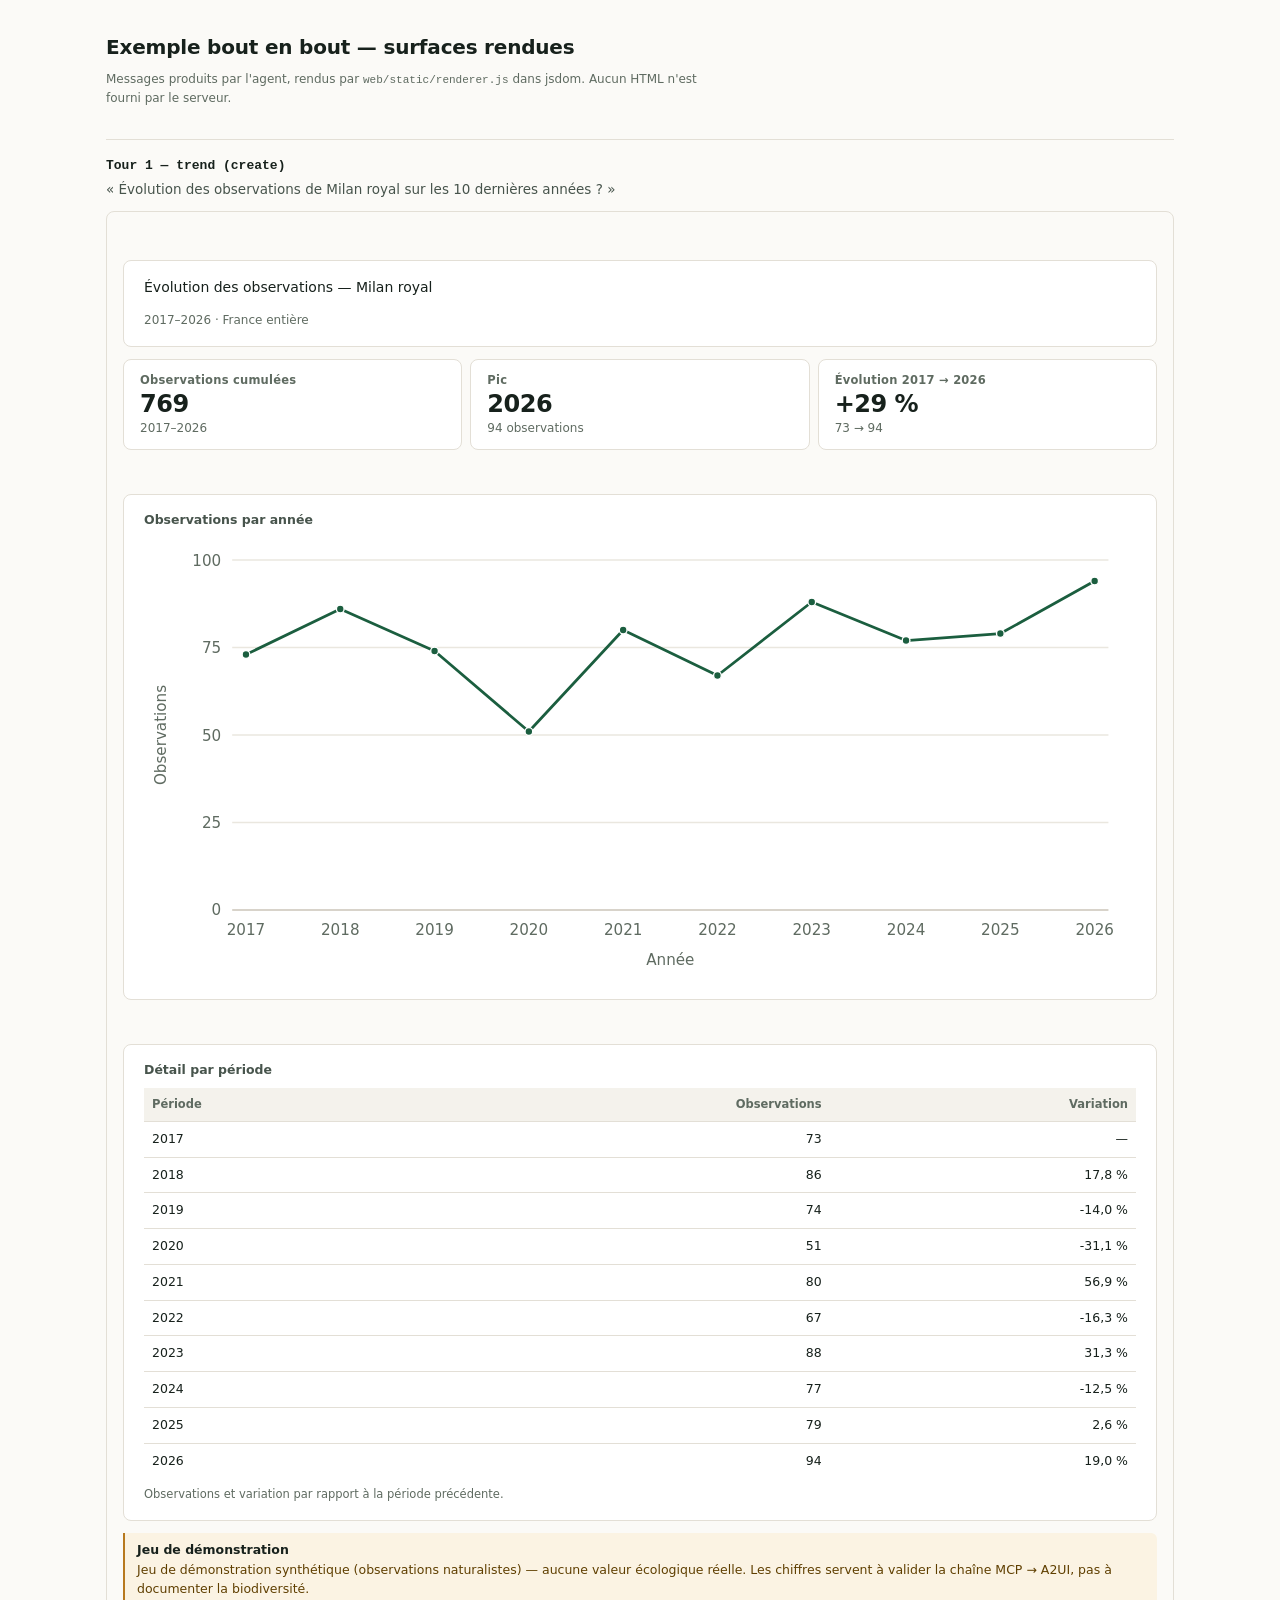
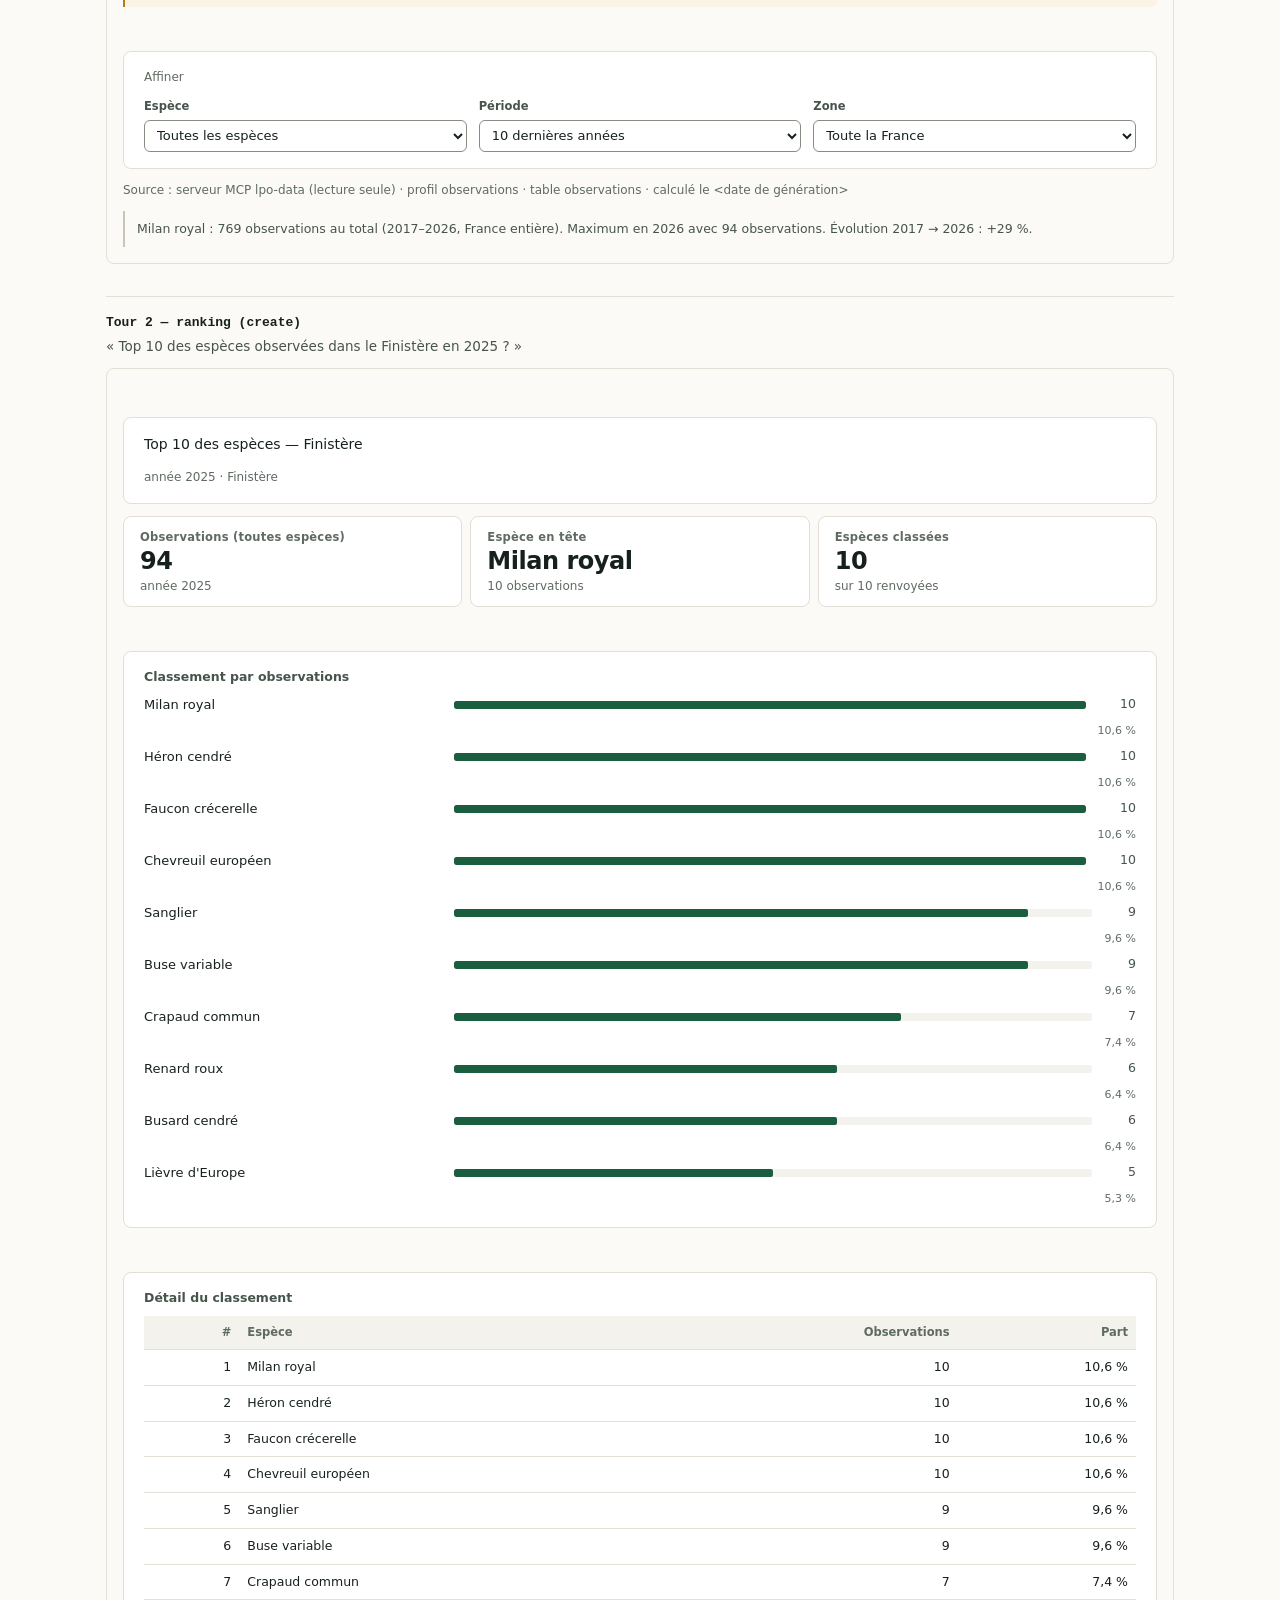
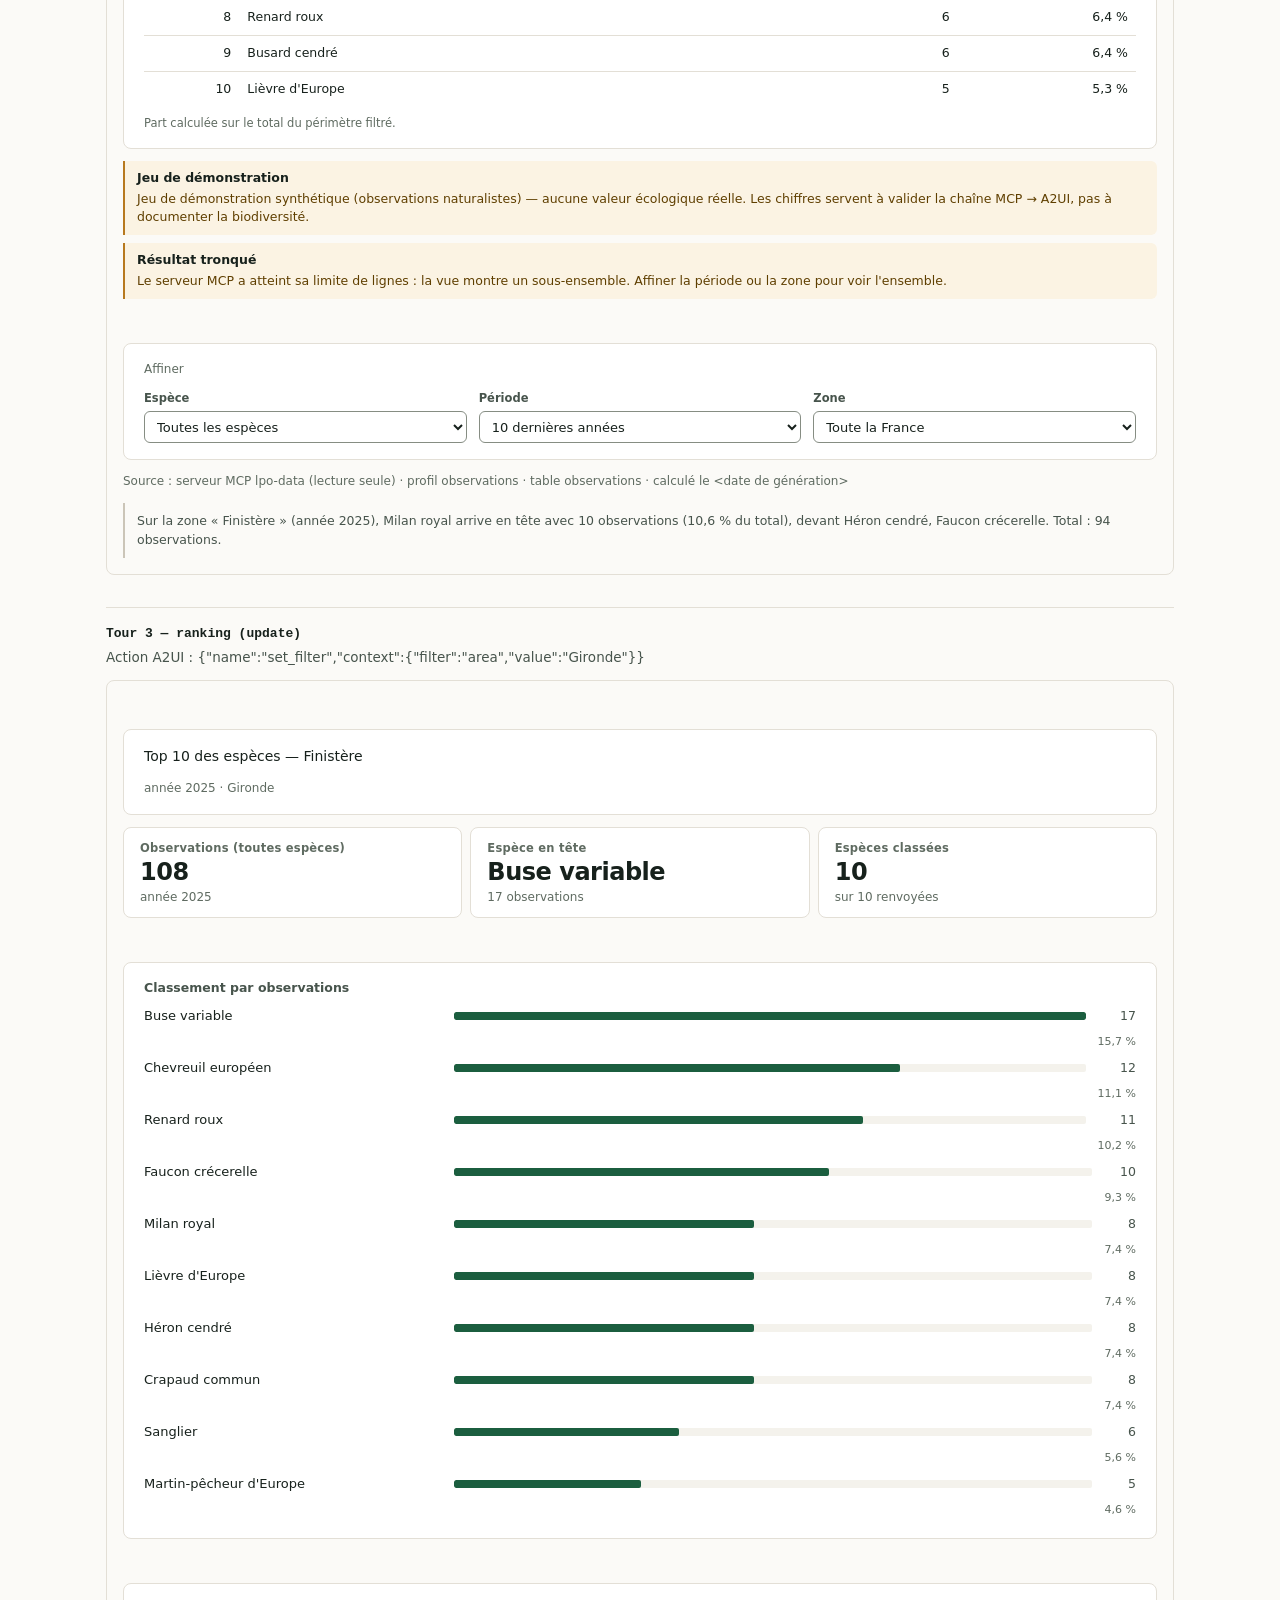
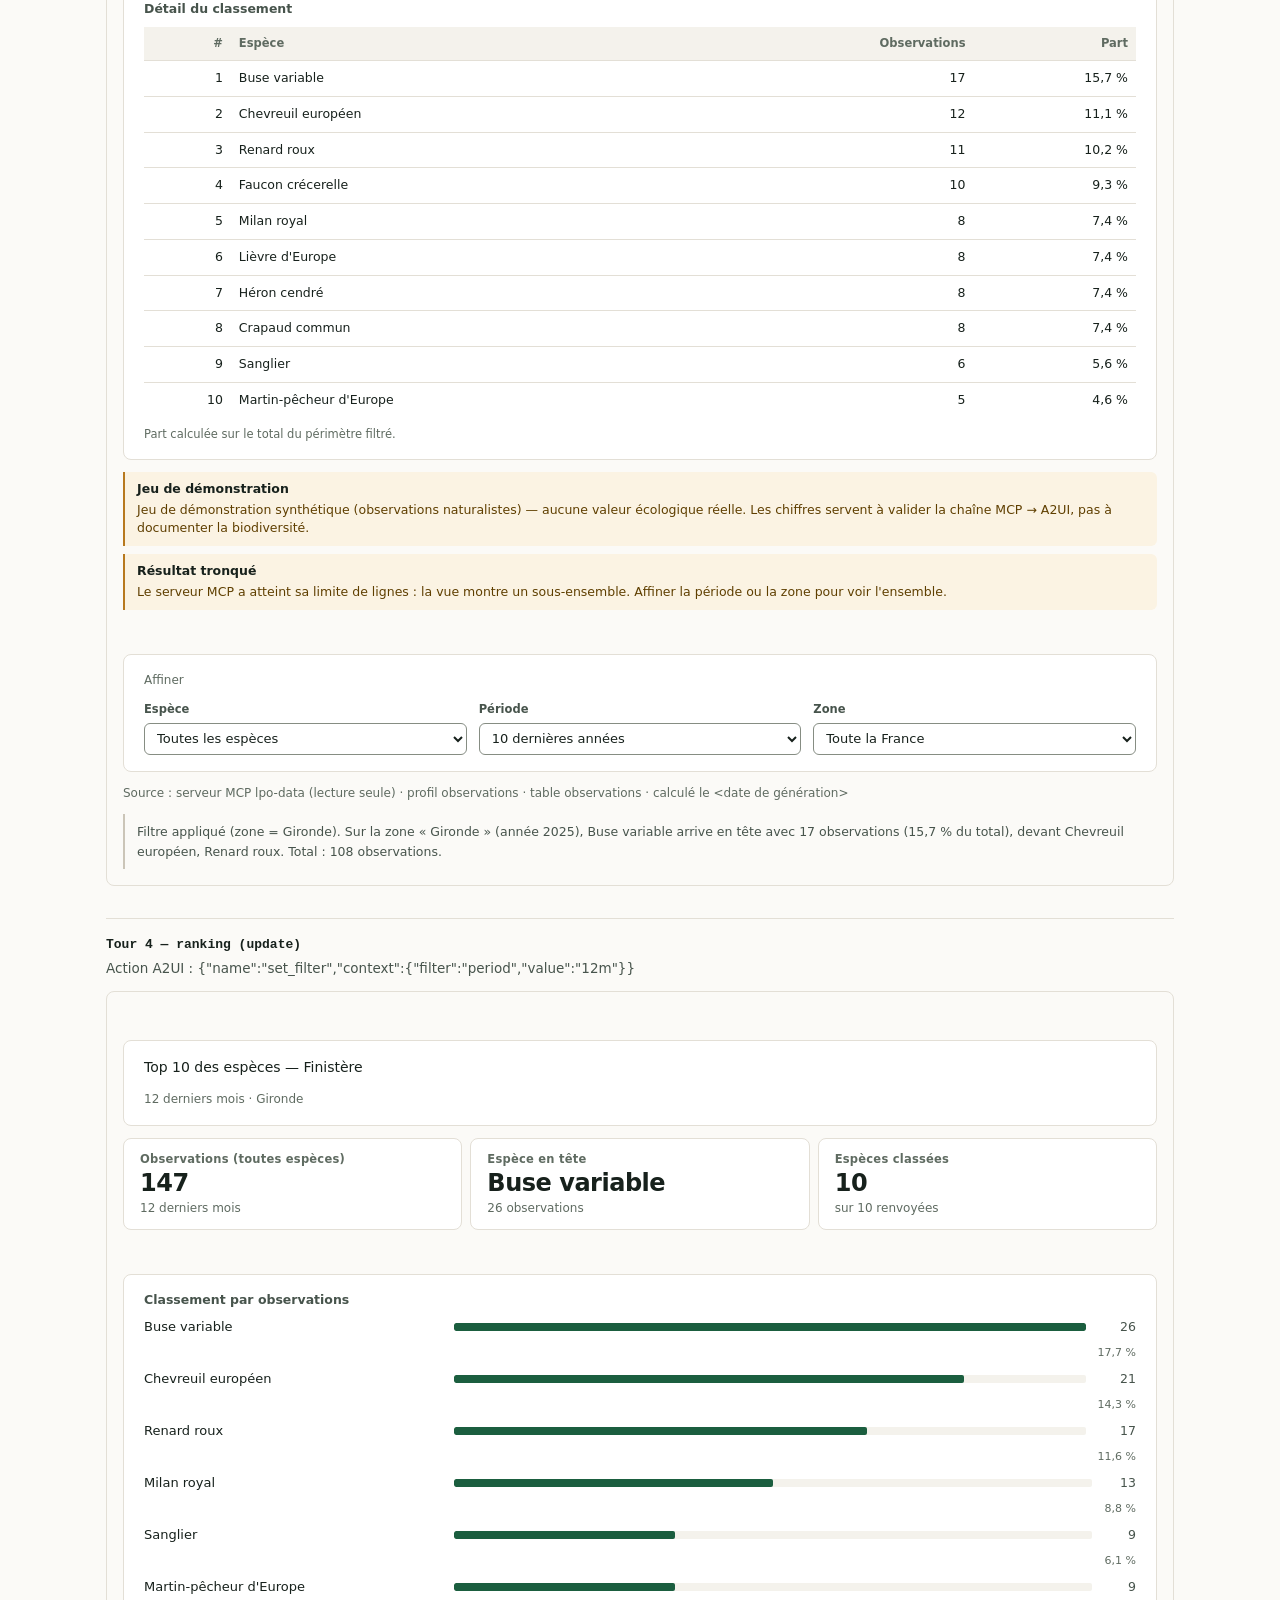
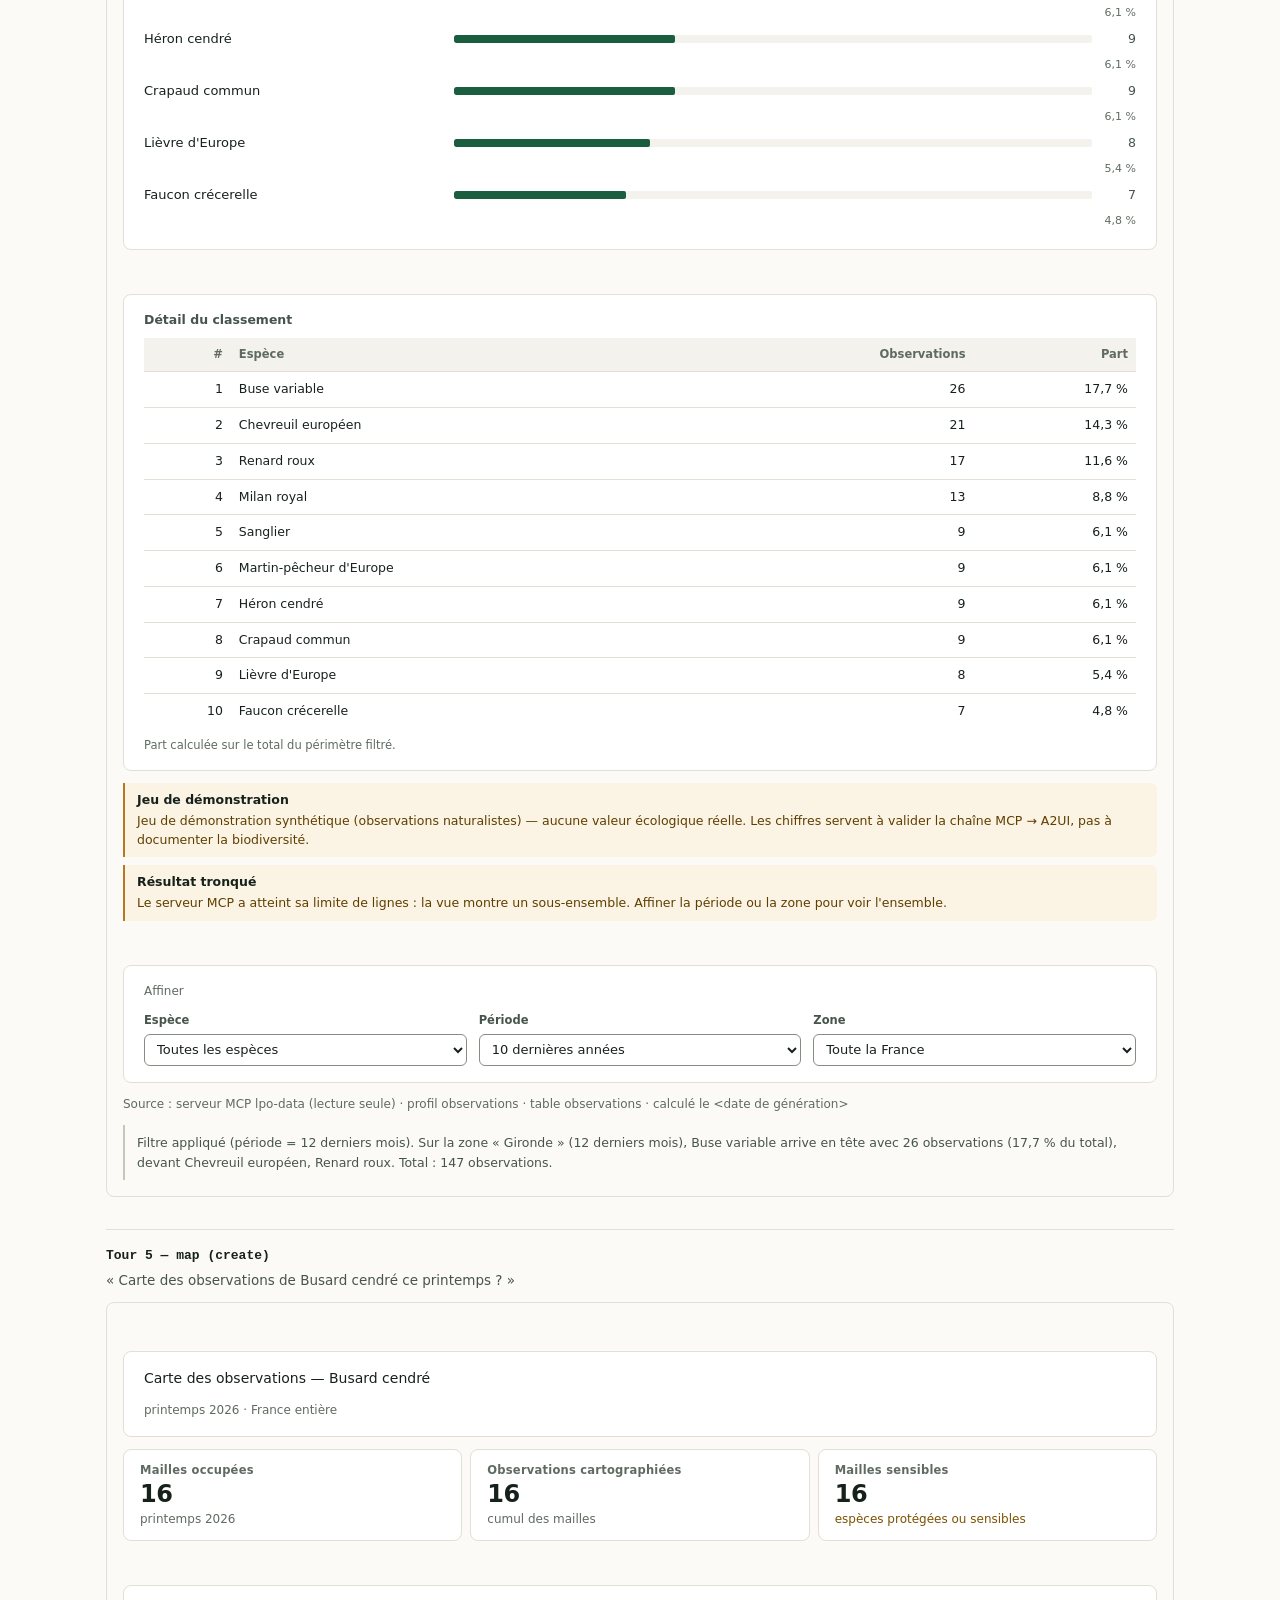
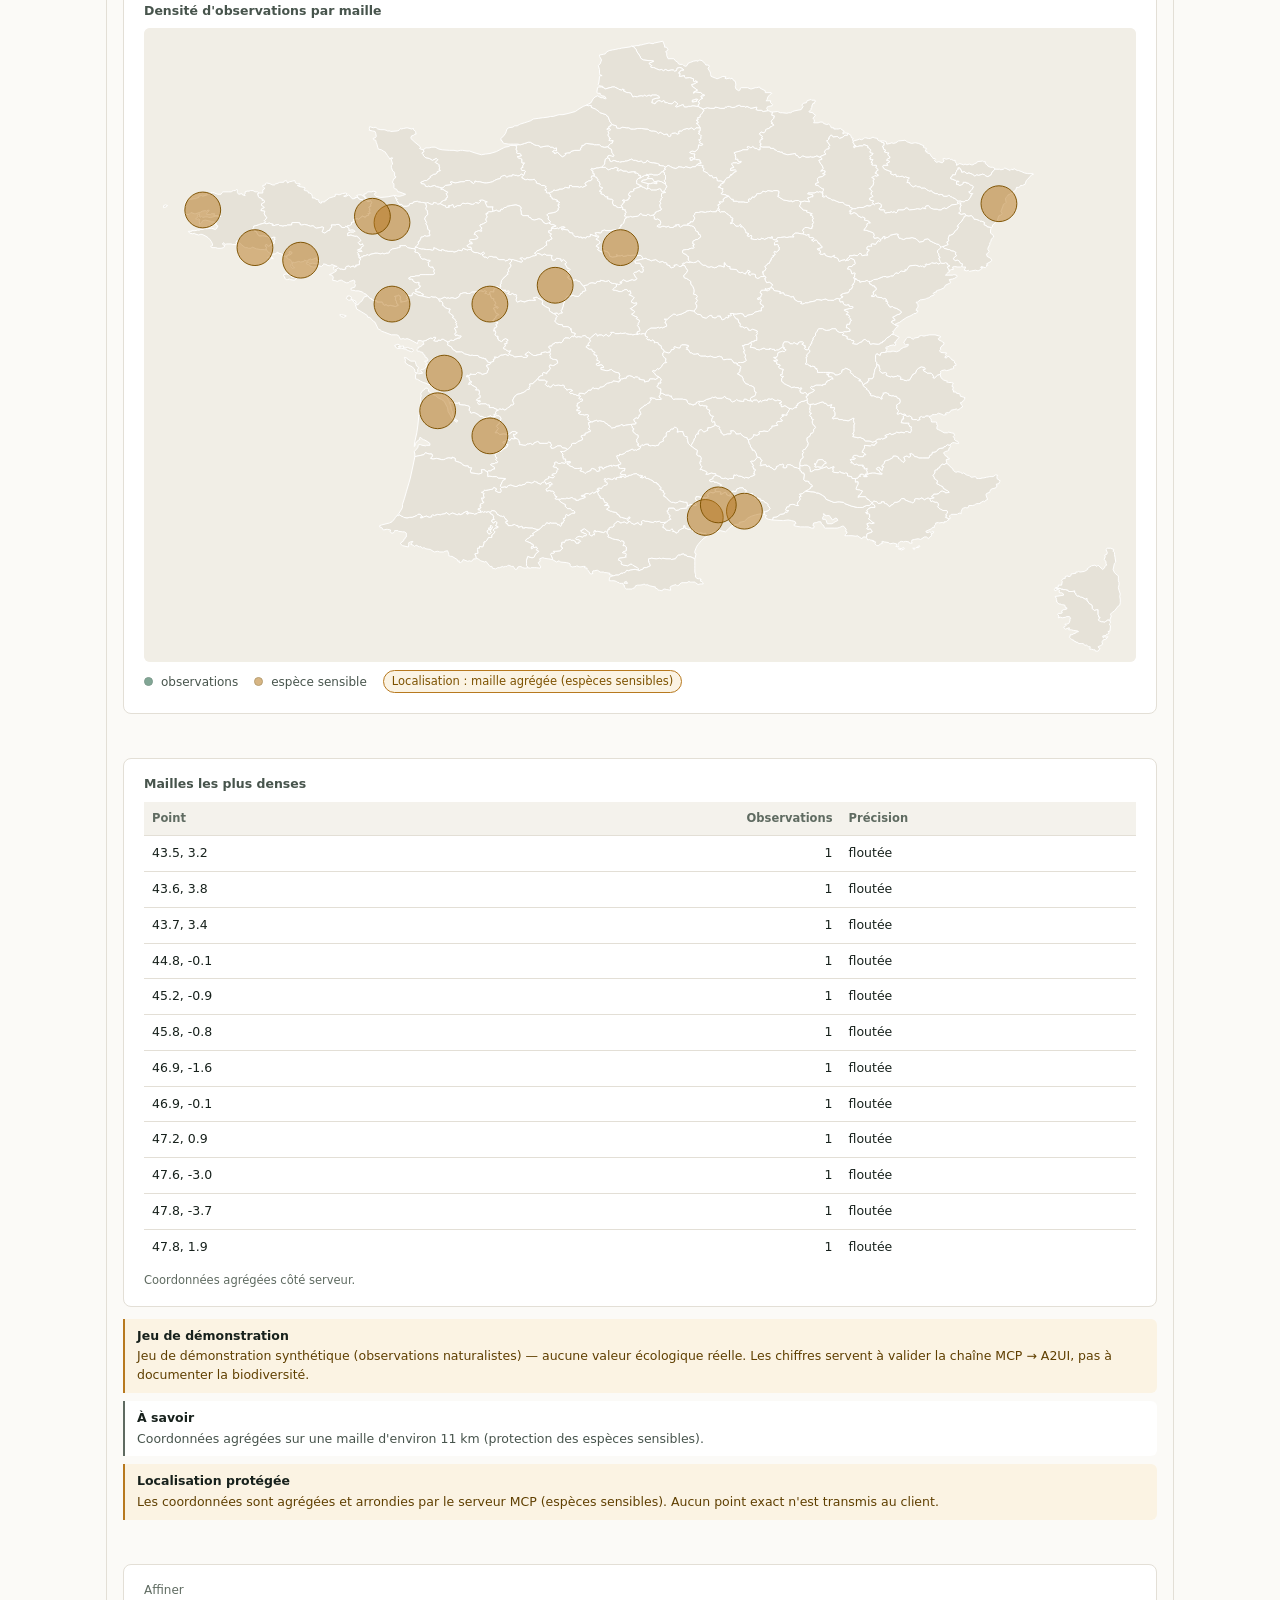
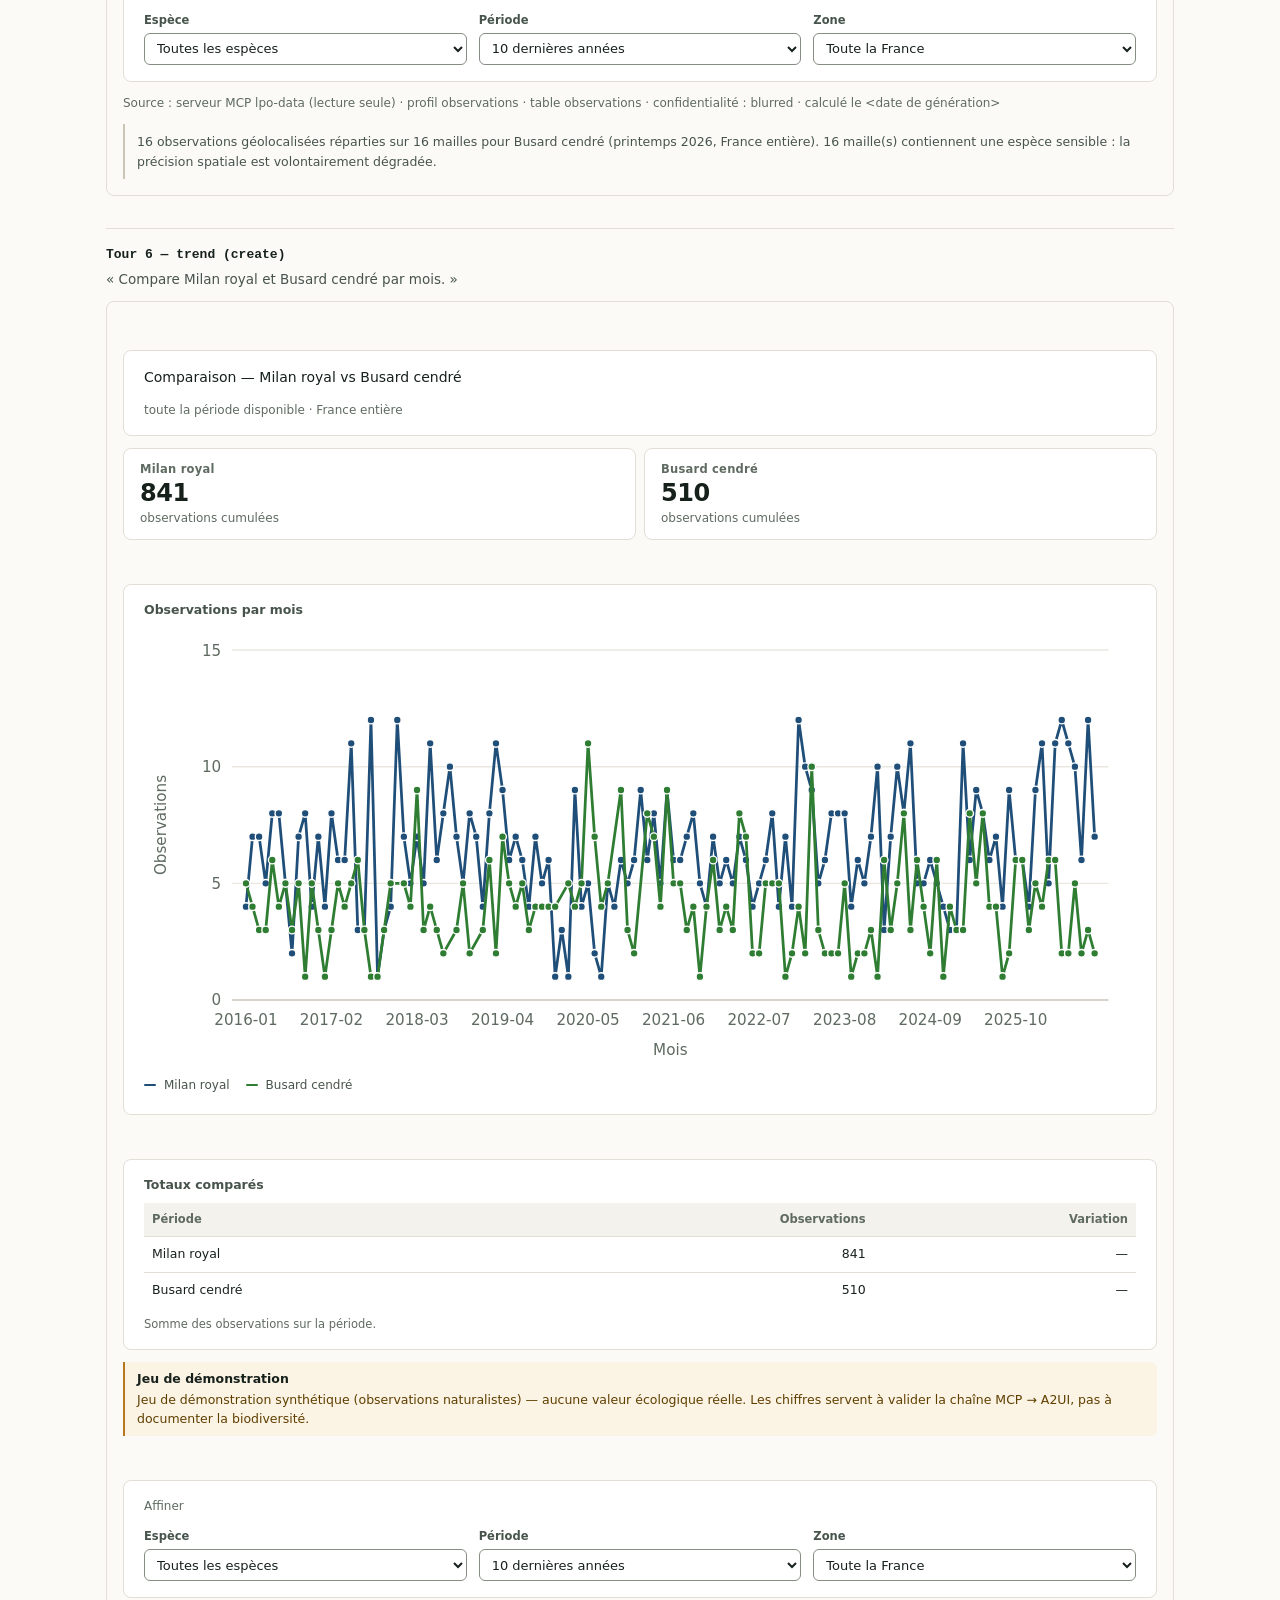
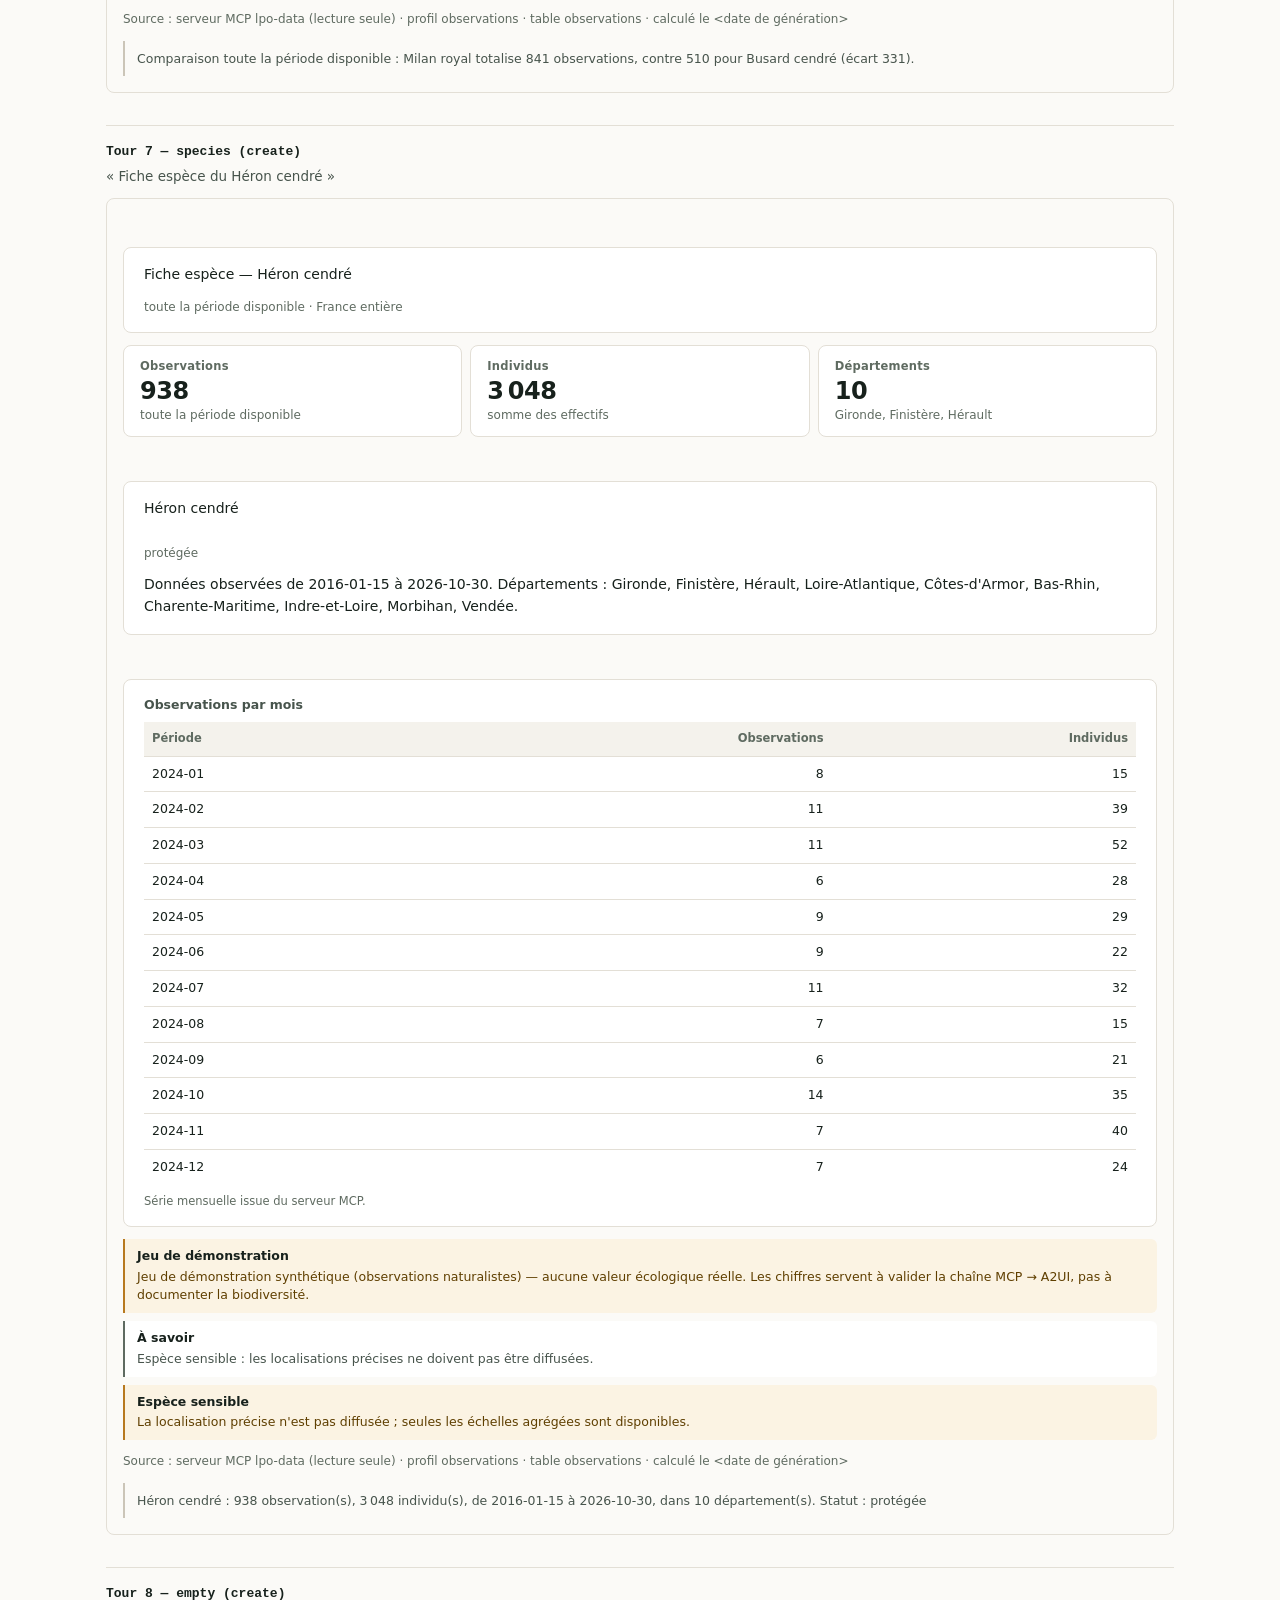
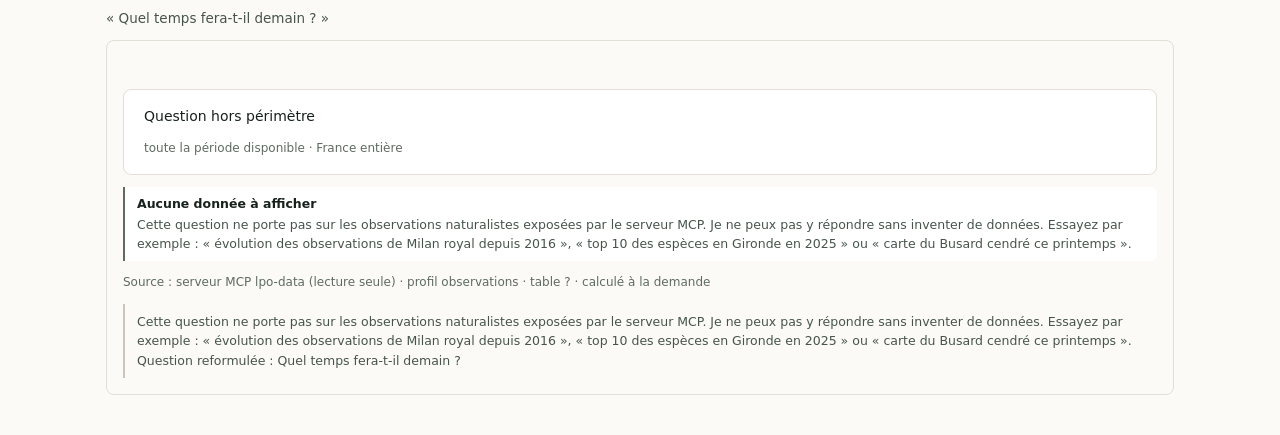
==== commit 43ade0f8: "feat(web): refonte de l'interface — un accent, des contrastes mesurés L'ancienne feuille de style em" ====
--- a/lpo_a2ui/examples/rendered.html
+++ b/lpo_a2ui/examples/rendered.html
@@ -1,89 +1,223 @@
 <!DOCTYPE html><html lang="fr"><head><meta charset="utf-8"><title>Exemple A2UI — rendu</title>
-   <style>:root {
-  --ink: #11231b;
-  --ink-soft: #4a5b53;
-  --line: #d9e2dc;
-  --bg: #f5f8f5;
+   <style>/* LPO Data AI — feuille de style unique.
+ *
+ * Principes (vérifiés par tests/test_frontend_quality.py) :
+ *   · une seule couleur d'accent, pas de dégradé, pas d'ombre décorative ;
+ *   · contrastes WCAG AA minimum (4.5:1) pour tout texte réel ;
+ *   · échelle typographique fixe, interlignes généreux, chiffres tabulaires ;
+ *   · un seul système de rayons (6 / 8 px) — les pastilles sont réservées aux
+ *     états, jamais aux boutons ;
+ *   · `:focus-visible` toujours visible, animations conditionnées à
+ *     `prefers-reduced-motion`.
+ *
+ * Aucune police distante n'est chargée : la pile système suffit et évite un
+ * rendu tardif (FOUT) comme une dépendance réseau supplémentaire.
+ */
+
+:root {
+  /* Surfaces et texte */
+  --paper: #fbfaf7;
   --surface: #ffffff;
-  --brand: #1f4e79;
-  --brand-2: #2e7d32;
-  --warn: #b26a00;
-  --error: #b3261e;
-  --ok: #2e7d32;
-  --radius: 14px;
-  --shadow: 0 1px 2px rgba(17, 35, 27, 0.06), 0 8px 24px rgba(17, 35, 27, 0.06);
-}
-
-* { box-sizing: border-box; }
-
-html, body {
+  --surface-2: #f4f2ec;
+  --ink: #17211c;
+  --ink-2: #47544c;
+  --ink-3: #5f6b61;
+  --line: #e3dfd6;
+  --line-strong: #cbc5b8;
+  /* Bordure des contrôles : 3:1 minimum sur les deux fonds (WCAG 1.4.11).
+     Une bordure trop claire rend un champ invisible pour qui distingue mal. */
+  --control-line: #868d83;
+
+  /* Accent unique + états */
+  --accent: #1b5e3f;
+  --accent-hover: #144830;
+  --accent-soft: #e9f1eb;
+  --warn: #7d5200;
+  --warn-soft: #fbf3e3;
+  --warn-line: #b7791f;
+  --error: #9c2529;
+  --error-soft: #fcf1f0;
+
+  /* Typographie */
+  --font-ui:
+    ui-sans-serif, system-ui, -apple-system, "Segoe UI", Roboto, "Helvetica Neue", Arial,
+    sans-serif;
+  --font-mono: ui-monospace, SFMono-Regular, "SF Mono", Menlo, Consolas, "Liberation Mono", monospace;
+
+  /* Rythme (multiples de 4 px) */
+  --space-1: 4px;
+  --space-2: 8px;
+  --space-3: 12px;
+  --space-4: 16px;
+  --space-5: 20px;
+  --space-6: 24px;
+  --space-8: 32px;
+  --space-10: 40px;
+
+  --radius-sm: 6px;
+  --radius: 8px;
+  --pill: 999px;
+
+  --focus: #1b5e3f;
+}
+
+*,
+*::before,
+*::after {
+  box-sizing: border-box;
+}
+
+html {
   height: 100%;
+}
+
+body {
   margin: 0;
-}
-
-body {
-  font-family: "Inter", "Segoe UI", system-ui, -apple-system, sans-serif;
+  min-height: 100%;
+  display: flex;
+  flex-direction: column;
+  background: var(--paper);
   color: var(--ink);
-  background: var(--bg);
-  display: flex;
-  flex-direction: column;
+  font-family: var(--font-ui);
+  font-size: 14px;
+  line-height: 1.5;
+  -webkit-font-smoothing: antialiased;
+  text-rendering: optimizeLegibility;
+}
+
+h1,
+h2,
+h3,
+p,
+figure,
+figcaption {
+  margin: 0;
+}
+
+button,
+input,
+select {
+  font: inherit;
+  color: inherit;
+}
+
+code,
+kbd,
+samp {
+  font-family: var(--font-mono);
+  font-size: 0.92em;
+}
+
+a {
+  color: var(--accent);
+  text-underline-offset: 2px;
+}
+
+:focus-visible {
+  outline: 2px solid var(--focus);
+  outline-offset: 2px;
+  border-radius: var(--radius-sm);
 }
 
 .sr-only {
   position: absolute;
-  width: 1px; height: 1px;
+  width: 1px;
+  height: 1px;
+  padding: 0;
+  margin: -1px;
   overflow: hidden;
-  clip: rect(0 0 0 0);
-}
-
-/* ── Barre supérieure ─────────────────────────────────────────────────── */
+  clip-path: inset(50%);
+  white-space: nowrap;
+  border: 0;
+}
+
+.skip-link {
+  position: absolute;
+  left: var(--space-4);
+  top: -48px;
+  z-index: 10;
+  padding: var(--space-2) var(--space-3);
+  background: var(--surface);
+  border: 1px solid var(--control-line);
+  border-radius: var(--radius-sm);
+  font-size: 13px;
+  text-decoration: none;
+}
+
+.skip-link:focus-visible {
+  top: var(--space-2);
+}
+
+/* ── En-tête ────────────────────────────────────────────────────────────── */
 
 .topbar {
   display: flex;
   align-items: center;
   justify-content: space-between;
-  gap: 1rem;
-  padding: 0.9rem 1.4rem;
-  background: linear-gradient(90deg, var(--brand), var(--brand-2));
-  color: #fff;
+  gap: var(--space-4);
+  flex-wrap: wrap;
+  padding: var(--space-3) var(--space-5);
+  background: var(--surface);
+  border-bottom: 1px solid var(--line);
+}
+
+.brand {
+  display: flex;
+  flex-direction: column;
+  gap: 2px;
+  min-width: 0;
 }
 
 .topbar h1 {
-  margin: 0;
-  font-size: 1.15rem;
-  letter-spacing: 0.01em;
-}
-
-.topbar p {
-  margin: 0.15rem 0 0;
-  font-size: 0.82rem;
-  opacity: 0.85;
-  max-width: 60ch;
-}
-
-.brand { display: flex; gap: 0.75rem; align-items: center; }
-.logo { font-size: 1.6rem; }
-.badges { display: flex; gap: 0.4rem; flex-wrap: wrap; justify-content: flex-end; }
+  font-size: 15px;
+  font-weight: 650;
+  letter-spacing: -0.01em;
+}
+
+.tagline {
+  color: var(--ink-3);
+  font-size: 12px;
+  max-width: 78ch;
+}
+
+.status {
+  display: flex;
+  align-items: center;
+  gap: var(--space-2);
+  flex-wrap: wrap;
+  font-family: var(--font-mono);
+  font-size: 11px;
+  color: var(--ink-3);
+}
+
+.status .sep {
+  color: var(--line-strong);
+}
 
 .badge {
-  background: rgba(255, 255, 255, 0.16);
-  border: 1px solid rgba(255, 255, 255, 0.3);
-  padding: 0.25rem 0.6rem;
-  border-radius: 999px;
-  font-size: 0.74rem;
+  padding: 2px var(--space-2);
+  border: 1px solid var(--line-strong);
+  border-radius: var(--pill);
+  font-family: var(--font-mono);
+  font-size: 11px;
+  color: var(--ink-2);
+  background: var(--surface);
   white-space: nowrap;
 }
 
-.badge-demo { background: #fff3cd; color: #6b4b00; border-color: #ffe08a; }
-
-/* ── Mise en page ─────────────────────────────────────────────────────── */
+.badge-demo {
+  border-color: var(--warn-line);
+  background: var(--warn-soft);
+  color: var(--warn);
+}
+
+/* ── Mise en page ───────────────────────────────────────────────────────── */
 
 .layout {
   flex: 1;
+  min-height: 0;
   display: grid;
-  grid-template-columns: minmax(320px, 28vw) 1fr;
-  gap: 0;
-  min-height: 0;
+  grid-template-columns: minmax(320px, 24vw) minmax(0, 1fr);
 }
 
 .chat {
@@ -91,341 +225,1038 @@
   flex-direction: column;
   min-height: 0;
   border-right: 1px solid var(--line);
-  background: #fbfdfb;
+  background: var(--surface);
+}
+
+.chat-head {
+  display: flex;
+  align-items: baseline;
+  justify-content: space-between;
+  gap: var(--space-2);
+  padding: var(--space-3) var(--space-4) var(--space-2);
+  border-bottom: 1px solid var(--line);
+}
+
+.chat-head h2 {
+  font-size: 13px;
+  font-weight: 600;
+}
+
+.chat-head .count {
+  font-family: var(--font-mono);
+  font-size: 11px;
+  color: var(--ink-3);
 }
 
 .chat-scroll {
   flex: 1;
+  min-height: 0;
   overflow-y: auto;
-  padding: 1rem;
-  display: flex;
-  flex-direction: column;
-  gap: 0.7rem;
-}
+  padding: var(--space-4);
+  display: flex;
+  flex-direction: column;
+  gap: var(--space-4);
+  scrollbar-width: thin;
+}
+
+.chat-empty {
+  color: var(--ink-3);
+  font-size: 13px;
+  line-height: 1.6;
+}
+
+/* Messages : le tour utilisateur est aligné à droite, l'agent occupe la
+ * largeur. Pas de bulle décorative : une règle de rôle et de l'espace. */
 
 .bubble {
-  background: var(--surface);
+  display: flex;
+  flex-direction: column;
+  gap: var(--space-1);
+  max-width: 100%;
+}
+
+.bubble.is-user {
+  align-self: flex-end;
+  align-items: flex-end;
+  max-width: 90%;
+}
+
+.bubble.is-user .bubble-text {
+  background: var(--surface-2);
   border: 1px solid var(--line);
   border-radius: var(--radius);
-  padding: 0.65rem 0.8rem;
-  box-shadow: 0 1px 1px rgba(17, 35, 27, 0.04);
-  font-size: 0.9rem;
-  line-height: 1.45;
-}
-
-.bubble.is-user {
-  background: #eef5ff;
-  border-color: #cfe0f3;
-  align-self: flex-end;
-  max-width: 92%;
-}
-
-.bubble.is-assistant { align-self: stretch; }
-.bubble.is-pending { color: var(--ink-soft); font-style: italic; }
-.bubble.is-degraded { border-left: 3px solid var(--warn); }
+  padding: var(--space-2) var(--space-3);
+}
+
+.bubble.is-assistant {
+  align-self: stretch;
+}
 
 .bubble-role {
-  font-size: 0.68rem;
-  text-transform: uppercase;
-  letter-spacing: 0.08em;
-  color: var(--ink-soft);
-  margin-bottom: 0.25rem;
-}
-
-.bubble-text { white-space: pre-wrap; }
-
-.trace { margin-top: 0.55rem; font-size: 0.78rem; }
-.trace summary { cursor: pointer; color: var(--brand); }
-.trace-list { margin: 0.4rem 0 0; padding-left: 1.1rem; display: grid; gap: 0.25rem; }
-.trace-list li { display: grid; grid-template-columns: auto 1fr; gap: 0.35rem; }
-.trace-list code { background: #eef2ef; border-radius: 4px; padding: 0 0.25rem; font-size: 0.72rem; }
-.trace-args { color: var(--ink-soft); font-size: 0.72rem; overflow-wrap: anywhere; }
-.trace-summary { grid-column: 2; color: var(--ink-soft); font-size: 0.72rem; }
-.trace-ok code { color: var(--ok); }
-.trace-error code, .trace-error { color: var(--error); }
+  font-size: 11px;
+  font-weight: 600;
+  letter-spacing: 0.02em;
+  color: var(--ink-3);
+}
+
+.bubble-text {
+  font-size: 13.5px;
+  line-height: 1.55;
+  white-space: pre-wrap;
+  overflow-wrap: anywhere;
+}
+
+.bubble.is-pending .bubble-text {
+  color: var(--ink-3);
+}
+
+.bubble.is-degraded .bubble-text {
+  border-left: 2px solid var(--warn-line);
+  padding-left: var(--space-3);
+}
+
+.bubble.is-error .bubble-text {
+  border-left: 2px solid var(--error);
+  padding-left: var(--space-3);
+  color: var(--error);
+}
+
+/* Traçabilité */
+
+.trace {
+  font-size: 12px;
+  color: var(--ink-2);
+}
+
+.trace summary {
+  cursor: pointer;
+  color: var(--ink-2);
+  font-family: var(--font-mono);
+  font-size: 11px;
+  list-style: none;
+  display: inline-flex;
+  align-items: center;
+  gap: var(--space-1);
+  padding: 2px 0;
+}
+
+.trace summary::-webkit-details-marker {
+  display: none;
+}
+
+.trace summary::before {
+  content: "▸";
+  font-size: 9px;
+  color: var(--ink-3);
+}
+
+.trace[open] summary::before {
+  content: "▾";
+}
+
+.trace summary:hover {
+  color: var(--ink);
+}
+
+.trace-list {
+  margin: var(--space-2) 0 0;
+  padding: 0;
+  list-style: none;
+  display: grid;
+  gap: var(--space-1);
+  border-left: 1px solid var(--line);
+  padding-left: var(--space-3);
+}
+
+.trace-list li {
+  display: flex;
+  flex-wrap: wrap;
+  gap: var(--space-1) var(--space-2);
+  align-items: baseline;
+}
+
+.trace-list code {
+  color: var(--ink);
+  background: var(--surface-2);
+  border-radius: 4px;
+  padding: 0 4px;
+}
+
+.trace-args,
+.trace-summary {
+  color: var(--ink-3);
+  font-size: 11px;
+  overflow-wrap: anywhere;
+}
+
+.trace-summary {
+  flex: 1 1 100%;
+  padding-left: 2px;
+}
+
+.trace-list .trace-status {
+  color: var(--ink-3);
+  font-size: 11px;
+  margin-left: auto;
+  font-variant-numeric: tabular-nums;
+}
+
+.trace-error code,
+.trace-error .trace-args,
+.trace-error .trace-status {
+  color: var(--error);
+}
+
+/* Exemples */
 
 .examples {
+  padding: var(--space-2) var(--space-4) var(--space-3);
+}
+
+.examples-label {
+  display: block;
+  font-size: 11px;
+  font-weight: 600;
+  letter-spacing: 0.02em;
+  color: var(--ink-3);
+  margin-bottom: var(--space-2);
+}
+
+.examples-list {
   display: flex;
   flex-wrap: wrap;
-  gap: 0.35rem;
-  padding: 0 1rem 0.6rem;
+  gap: 6px;
 }
 
 .examples button {
-  background: #fff;
+  max-width: 100%;
+  background: var(--surface);
   border: 1px solid var(--line);
-  border-radius: 999px;
-  padding: 0.3rem 0.65rem;
-  font-size: 0.75rem;
-  color: var(--brand);
+  border-radius: var(--radius-sm);
+  padding: 3px var(--space-2);
+  font-size: 12px;
+  line-height: 1.4;
+  color: var(--ink-2);
   cursor: pointer;
-}
-
-.examples button:hover { background: #eef5ff; border-color: #cfe0f3; }
+  text-align: left;
+  white-space: nowrap;
+  overflow: hidden;
+  text-overflow: ellipsis;
+}
+
+.examples button:hover {
+  border-color: var(--line-strong);
+  color: var(--ink);
+  background: var(--surface-2);
+}
+
+/* Composeur */
 
 .composer {
   display: flex;
-  gap: 0.45rem;
-  padding: 0.75rem 1rem 0.4rem;
+  gap: var(--space-2);
+  padding: var(--space-3) var(--space-4);
+  background: var(--surface);
   border-top: 1px solid var(--line);
-  background: #fff;
+  position: sticky;
+  bottom: 0;
 }
 
 .composer input {
   flex: 1;
-  border: 1px solid var(--line);
-  border-radius: 10px;
-  padding: 0.6rem 0.75rem;
-  font-size: 0.9rem;
-  font-family: inherit;
-}
-
-.composer input:focus {
-  outline: 2px solid #b9d4ea;
-  border-color: var(--brand);
+  min-width: 0;
+  height: 36px;
+  border: 1px solid var(--control-line);
+  border-radius: var(--radius-sm);
+  padding: 0 var(--space-3);
+  background: var(--surface);
+  font-size: 13.5px;
+}
+
+.composer input::placeholder {
+  color: var(--ink-3);
+}
+
+.composer input:focus-visible {
+  outline: 2px solid var(--focus);
+  outline-offset: 1px;
+  border-color: var(--accent);
 }
 
 .composer button {
-  border: none;
-  border-radius: 10px;
-  background: var(--brand);
+  height: 36px;
+  padding: 0 var(--space-4);
+  border: 1px solid var(--accent);
+  border-radius: var(--radius-sm);
+  background: var(--accent);
   color: #fff;
-  padding: 0.6rem 1rem;
-  font-size: 0.9rem;
+  font-size: 13px;
   font-weight: 600;
   cursor: pointer;
 }
 
-.composer button:disabled { opacity: 0.6; cursor: progress; }
-
-.composer button.ghost {
-  background: #fff;
-  color: var(--brand);
-  border: 1px solid var(--line);
-  font-weight: 500;
-}
-
-.composer button.ghost.is-active { background: #eef5ff; border-color: #cfe0f3; }
+.composer button:hover:not(:disabled) {
+  background: var(--accent-hover);
+  border-color: var(--accent-hover);
+}
+
+.composer button:disabled {
+  opacity: 0.55;
+  cursor: progress;
+}
 
 .hint {
-  margin: 0;
-  padding: 0 1rem 0.8rem;
-  font-size: 0.72rem;
-  color: var(--ink-soft);
-}
-
-.hint code { background: #eef2ef; border-radius: 4px; padding: 0 0.2rem; }
-
-/* ── Panneau surface ──────────────────────────────────────────────────── */
+  margin-top: auto;
+  padding: var(--space-3) var(--space-4);
+  border-top: 1px solid var(--line);
+  font-size: 11px;
+  line-height: 1.5;
+  color: var(--ink-3);
+}
+
+.hint code {
+  color: var(--ink-2);
+}
+
+/* ── Panneau de réponse ─────────────────────────────────────────────────── */
 
 .surface-panel {
   display: flex;
   flex-direction: column;
   min-height: 0;
-  background:
-    radial-gradient(1200px 400px at 90% -10%, #e8f2ea 0%, transparent 60%),
-    var(--bg);
+  background: var(--paper);
 }
 
 .surface-head {
   display: flex;
-  align-items: baseline;
+  align-items: center;
   justify-content: space-between;
-  padding: 0.8rem 1.4rem;
+  gap: var(--space-3);
+  flex-wrap: wrap;
+  padding: var(--space-2) var(--space-5);
   border-bottom: 1px solid var(--line);
-}
-
-.surface-head h2 { margin: 0; font-size: 0.95rem; letter-spacing: 0.02em; }
-.surface-meta { font-size: 0.74rem; color: var(--ink-soft); font-variant-numeric: tabular-nums; }
-
-.surface-scroll { flex: 1; overflow-y: auto; padding: 1rem 1.4rem 2rem; }
-.surface-host { display: flex; flex-direction: column; gap: 0.9rem; }
+  background: var(--surface);
+}
+
+.surface-head h2 {
+  font-size: 13px;
+  font-weight: 600;
+}
+
+.surface-meta {
+  font-family: var(--font-mono);
+  font-size: 11px;
+  color: var(--ink-3);
+  font-variant-numeric: tabular-nums;
+}
+
+.surface-tools {
+  display: flex;
+  align-items: center;
+  gap: var(--space-3);
+}
+
+.toggle {
+  display: inline-flex;
+  align-items: center;
+  gap: var(--space-2);
+  font-size: 12px;
+  color: var(--ink-2);
+  background: none;
+  border: 1px solid var(--control-line);
+  border-radius: var(--radius-sm);
+  padding: 3px var(--space-2);
+  cursor: pointer;
+}
+
+.toggle:hover {
+  border-color: var(--line-strong);
+  color: var(--ink);
+}
+
+.toggle[aria-pressed="true"] {
+  background: var(--accent-soft);
+  border-color: var(--accent);
+  color: var(--accent);
+}
+
+/* Indicateur de chargement : barre fine, jamais un spinner qui danse. */
+
+.progress {
+  height: 2px;
+  background: transparent;
+  overflow: hidden;
+}
+
+.progress[data-active="true"] {
+  background: var(--accent-soft);
+}
+
+.progress[data-active="true"]::before {
+  content: "";
+  display: block;
+  height: 100%;
+  width: 40%;
+  background: var(--accent);
+}
+
+@media (prefers-reduced-motion: no-preference) {
+  .progress[data-active="true"]::before {
+    animation: indeterminate 1.4s ease-in-out infinite;
+  }
+}
+
+@keyframes indeterminate {
+  0% {
+    transform: translateX(-40%);
+  }
+  100% {
+    transform: translateX(250%);
+  }
+}
+
+.surface-scroll {
+  flex: 1;
+  min-height: 0;
+  overflow-y: auto;
+  padding: var(--space-5);
+  scrollbar-width: thin;
+}
+
+.surface-host {
+  display: flex;
+  flex-direction: column;
+  gap: var(--space-4);
+  max-width: 1080px;
+}
 
 .welcome {
-  background: #fff;
-  border: 1px dashed var(--line);
-  border-radius: var(--radius);
-  padding: 1.1rem 1.2rem;
-  color: var(--ink-soft);
-  font-size: 0.88rem;
-  line-height: 1.5;
-  max-width: 70ch;
-}
-
-.welcome h3 { margin: 0 0 0.4rem; color: var(--ink); font-size: 1rem; }
-.welcome code { background: #eef2ef; border-radius: 4px; padding: 0 0.2rem; }
-
-/* ── Composants A2UI ──────────────────────────────────────────────────── */
-
-.a2ui-surface { display: flex; flex-direction: column; gap: 0.8rem; }
-
-.a2ui-column { display: flex; flex-direction: column; gap: 0.8rem; }
-.a2ui-row { display: flex; flex-direction: row; gap: 0.8rem; flex-wrap: wrap; }
-.a2ui-row[data-align="center"] { align-items: center; }
-.a2ui-row[data-align="start"] { align-items: flex-start; }
-.a2ui-row[data-align="end"] { align-items: flex-end; }
-.a2ui-row[data-align="stretch"] { align-items: stretch; }
-.a2ui-row[data-justify="spaceBetween"] { justify-content: space-between; }
-.a2ui-row[data-justify="center"] { justify-content: center; }
-.a2ui-row[data-justify="end"] { justify-content: flex-end; }
-
-.a2ui-list { display: flex; flex-direction: column; gap: 0.6rem; }
-.a2ui-list.is-horizontal { flex-direction: row; flex-wrap: wrap; }
-.a2ui-list.is-horizontal > * { flex: 1 1 180px; }
-
-.a2ui-card {
   background: var(--surface);
   border: 1px solid var(--line);
   border-radius: var(--radius);
-  padding: 1rem 1.1rem;
-  box-shadow: var(--shadow);
-}
-
-.a2ui-text { font-size: 0.95rem; line-height: 1.5; }
-.a2ui-text.is-caption { font-size: 0.78rem; color: var(--ink-soft); }
-
-.a2ui-divider { border: none; border-top: 1px solid var(--line); margin: 0.2rem 0; }
-.a2ui-divider.vertical { border-top: none; border-left: 1px solid var(--line); }
+  padding: var(--space-5);
+  max-width: 74ch;
+}
+
+.welcome h3 {
+  font-size: 15px;
+  font-weight: 650;
+  margin-bottom: var(--space-2);
+}
+
+.welcome p {
+  color: var(--ink-2);
+  font-size: 13.5px;
+  line-height: 1.6;
+}
+
+.welcome p + p {
+  margin-top: var(--space-2);
+}
+
+.welcome dl {
+  margin: var(--space-3) 0 0;
+  display: grid;
+  grid-template-columns: max-content 1fr;
+  gap: var(--space-1) var(--space-3);
+  font-size: 12.5px;
+}
+
+.welcome dt {
+  font-family: var(--font-mono);
+  font-size: 11px;
+  color: var(--ink-3);
+}
+
+.welcome dd {
+  margin: 0;
+  color: var(--ink-2);
+}
+
+/* ── Surfaces A2UI ──────────────────────────────────────────────────────── */
+
+.a2ui-surface,
+.a2ui-column {
+  display: flex;
+  flex-direction: column;
+  gap: var(--space-3);
+}
+
+.a2ui-row {
+  display: flex;
+  flex-direction: row;
+  gap: var(--space-3);
+  flex-wrap: wrap;
+}
+
+.a2ui-row[data-align="center"] {
+  align-items: center;
+}
+.a2ui-row[data-align="start"] {
+  align-items: flex-start;
+}
+.a2ui-row[data-align="end"] {
+  align-items: flex-end;
+}
+.a2ui-row[data-align="stretch"] {
+  align-items: stretch;
+}
+.a2ui-row[data-justify="spaceBetween"] {
+  justify-content: space-between;
+}
+.a2ui-row[data-justify="center"] {
+  justify-content: center;
+}
+.a2ui-row[data-justify="end"] {
+  justify-content: flex-end;
+}
+
+.a2ui-list {
+  display: flex;
+  flex-direction: column;
+  gap: var(--space-2);
+}
+
+.a2ui-list.is-horizontal {
+  flex-direction: row;
+  flex-wrap: wrap;
+}
+
+.a2ui-list.is-horizontal > * {
+  flex: 1 1 160px;
+}
+
+.a2ui-card {
+  background: var(--surface);
+  border: 1px solid var(--line);
+  border-radius: var(--radius);
+  padding: var(--space-4) var(--space-5);
+}
+
+.a2ui-card:has(.a2ui-chart) {
+  padding: var(--space-4) var(--space-5) var(--space-5);
+}
+
+.a2ui-text {
+  font-size: 14px;
+  line-height: 1.55;
+}
+
+.a2ui-text.is-caption {
+  font-size: 12px;
+  color: var(--ink-3);
+}
+
+.a2ui-divider {
+  border: none;
+  border-top: 1px solid var(--line);
+  margin: 0;
+}
+
+.a2ui-divider.vertical {
+  border-top: none;
+  border-left: 1px solid var(--line);
+  align-self: stretch;
+}
 
 .a2ui-button {
+  border: 1px solid var(--control-line);
+  background: var(--surface);
+  border-radius: var(--radius-sm);
+  padding: 5px var(--space-3);
+  font-size: 12.5px;
+  cursor: pointer;
+}
+
+.a2ui-button:hover {
+  border-color: var(--ink-3);
+}
+
+.a2ui-button.is-primary {
+  background: var(--accent);
+  border-color: var(--accent);
+  color: #fff;
+}
+
+.a2ui-button.is-borderless {
+  border-color: transparent;
+  background: transparent;
+  color: var(--accent);
+  padding-inline: 0;
+}
+
+.a2ui-placeholder {
+  border: 1px dashed var(--line-strong);
+  border-radius: var(--radius-sm);
+  padding: var(--space-3);
+  color: var(--ink-2);
+  font-size: 13px;
+  background: var(--surface-2);
+}
+
+/* Indicateurs */
+
+.a2ui-kpi {
+  flex: 1 1 150px;
+  display: flex;
+  flex-direction: column;
+  gap: 2px;
+  padding: var(--space-3) var(--space-4);
+  background: var(--surface);
   border: 1px solid var(--line);
-  background: #fff;
-  border-radius: 9px;
-  padding: 0.45rem 0.8rem;
-  cursor: pointer;
-  font: inherit;
-}
-.a2ui-button.is-primary { background: var(--brand); color: #fff; border-color: var(--brand); }
-.a2ui-button.is-borderless { border: none; background: transparent; color: var(--brand); }
-.a2ui-button:hover { filter: brightness(0.97); }
-
-.a2ui-placeholder {
-  border: 1px dashed var(--line);
-  border-radius: 10px;
-  padding: 0.7rem 0.8rem;
-  color: var(--ink-soft);
-  font-size: 0.82rem;
-  background: #fcfdfc;
-}
-
-/* KPI */
-.a2ui-kpi {
-  flex: 1 1 160px;
-  background: #fff;
-  border: 1px solid var(--line);
-  border-left: 4px solid var(--brand);
-  border-radius: 12px;
-  padding: 0.7rem 0.85rem;
-  box-shadow: var(--shadow);
-}
-.a2ui-kpi.is-positive { border-left-color: var(--ok); }
-.a2ui-kpi.is-warning { border-left-color: var(--warn); }
-.kpi-label { font-size: 0.72rem; text-transform: uppercase; letter-spacing: 0.06em; color: var(--ink-soft); }
-.kpi-value { font-size: 1.45rem; font-weight: 650; margin-top: 0.15rem; font-variant-numeric: tabular-nums; }
-.kpi-hint, .kpi-trend { font-size: 0.74rem; color: var(--ink-soft); margin-top: 0.15rem; }
-.a2ui-kpi.is-positive .kpi-trend { color: var(--ok); }
-.a2ui-kpi.is-warning .kpi-trend { color: var(--warn); }
+  border-radius: var(--radius);
+}
+
+.kpi-label {
+  font-size: 11.5px;
+  font-weight: 600;
+  letter-spacing: 0.02em;
+  color: var(--ink-3);
+}
+
+.kpi-value {
+  font-size: 24px;
+  font-weight: 650;
+  line-height: 1.15;
+  font-variant-numeric: tabular-nums;
+  letter-spacing: -0.02em;
+  overflow-wrap: anywhere;
+}
+
+.kpi-hint,
+.kpi-trend {
+  font-size: 12px;
+  color: var(--ink-3);
+  line-height: 1.4;
+}
+
+.a2ui-kpi.is-positive .kpi-trend {
+  color: var(--accent);
+}
+
+.a2ui-kpi.is-warning .kpi-trend,
+.a2ui-kpi.is-warning .kpi-hint {
+  color: var(--warn);
+}
 
 /* Graphiques */
-.a2ui-chart { margin: 0; display: flex; flex-direction: column; gap: 0.5rem; }
-.chart-title { font-size: 0.85rem; font-weight: 600; color: var(--ink); }
-.chart-svg, .map-svg { width: 100%; height: auto; display: block; }
-
-.grid-line { stroke: #e6ece8; stroke-width: 1; }
-.axis-label { font-size: 11px; fill: #5b6b63; }
-.axis-title { font-size: 11px; fill: #4a5b53; }
-.legend-label { font-size: 11px; fill: #33443b; }
-
-.bar-list { display: flex; flex-direction: column; gap: 0.45rem; }
-.bar-row { display: grid; grid-template-columns: minmax(120px, 26%) 1fr auto; gap: 0.5rem; align-items: center; }
-.bar-label { font-size: 0.82rem; }
-.bar-track { background: #eef2ef; border-radius: 999px; height: 12px; overflow: hidden; }
-.bar-fill { background: linear-gradient(90deg, var(--brand), var(--brand-2)); height: 100%; border-radius: 999px; }
-.bar-value { font-size: 0.8rem; font-variant-numeric: tabular-nums; color: var(--ink-soft); min-width: 3ch; text-align: right; }
-.bar-hint { grid-column: 3; font-size: 0.7rem; color: var(--ink-soft); }
-
-.map-host { position: relative; }
-.map-bg { fill: #f2f7f3; }
-.map-dept { fill: #dfeae1; stroke: #ffffff; stroke-width: 0.6; }
-.map-point { fill: #1f4e79; fill-opacity: 0.55; stroke: #12395a; stroke-width: 0.8; }
-.map-point.is-sensitive { fill: #b26a00; fill-opacity: 0.6; stroke: #7a4800; }
+
+.a2ui-chart {
+  display: flex;
+  flex-direction: column;
+  gap: var(--space-2);
+  margin: 0;
+}
+
+.chart-title {
+  font-size: 12.5px;
+  font-weight: 600;
+  color: var(--ink-2);
+}
+
+.chart-svg,
+.map-svg {
+  width: 100%;
+  height: auto;
+  display: block;
+  overflow: visible;
+}
+
+.grid-line {
+  stroke: #eae7df;
+  stroke-width: 1;
+}
+
+.axis-line {
+  stroke: var(--line-strong);
+  stroke-width: 1;
+}
+
+.axis-label {
+  font-family: var(--font-ui);
+  font-size: 11px;
+  fill: var(--ink-3);
+  font-variant-numeric: tabular-nums;
+}
+
+.axis-title {
+  font-family: var(--font-ui);
+  font-size: 11px;
+  fill: var(--ink-3);
+}
+
+.chart-body {
+  display: flex;
+  flex-direction: column;
+  gap: var(--space-2);
+}
+
+.chart-legend {
+  display: flex;
+  flex-wrap: wrap;
+  gap: var(--space-1) var(--space-4);
+  font-size: 12px;
+  color: var(--ink-2);
+}
+
+.chart-legend-item {
+  display: inline-flex;
+  align-items: center;
+  gap: var(--space-2);
+}
+
+.chart-legend-swatch {
+  width: 12px;
+  height: 2px;
+  border-radius: 1px;
+  background: var(--accent);
+}
+
+.chart-legend-dot {
+  width: 9px;
+  height: 9px;
+  border-radius: 50%;
+  background: var(--accent);
+  opacity: 0.55;
+  border: 1px solid var(--accent-hover);
+}
+
+.chart-legend-dot.is-sensitive {
+  background: var(--warn-line);
+  border-color: var(--warn);
+}
+
+.bar-list {
+  display: flex;
+  flex-direction: column;
+  gap: var(--space-2);
+}
+
+.bar-row {
+  display: grid;
+  grid-template-columns: minmax(110px, 30%) minmax(0, 1fr) auto;
+  gap: var(--space-2) var(--space-3);
+  align-items: center;
+}
+
+.bar-label {
+  font-size: 13px;
+  color: var(--ink);
+}
+
+.bar-track {
+  height: 8px;
+  background: var(--surface-2);
+  border-radius: 2px;
+  overflow: hidden;
+}
+
+.bar-fill {
+  height: 100%;
+  background: var(--accent);
+  border-radius: 2px;
+  min-width: 2px;
+}
+
+.bar-value {
+  min-width: 4ch;
+  text-align: right;
+  font-size: 12.5px;
+  color: var(--ink-2);
+  font-variant-numeric: tabular-nums;
+}
+
+.bar-hint {
+  grid-column: 3;
+  font-size: 11px;
+  color: var(--ink-3);
+  text-align: right;
+}
+
+/* Carte */
+
+.map-host {
+  position: relative;
+  border-radius: var(--radius-sm);
+  overflow: hidden;
+  background: var(--surface-2);
+}
+
+.map-bg {
+  fill: #f1eee6;
+}
+
+.map-dept {
+  fill: #e6e2d8;
+  stroke: #ffffff;
+  stroke-width: 0.7;
+}
+
+.map-point {
+  fill: var(--accent);
+  fill-opacity: 0.5;
+  stroke: var(--accent-hover);
+  stroke-width: 0.7;
+}
+
+.map-point.is-sensitive {
+  fill: var(--warn-line);
+  fill-opacity: 0.5;
+  stroke: var(--warn);
+}
+
+.map-meta {
+  display: flex;
+  flex-wrap: wrap;
+  align-items: center;
+  gap: var(--space-1) var(--space-4);
+  font-size: 12px;
+  color: var(--ink-2);
+}
+
 .privacy-badge {
-  align-self: flex-start;
-  font-size: 0.72rem;
-  padding: 0.2rem 0.55rem;
-  border-radius: 999px;
-  background: #eef2ef;
-  color: var(--ink-soft);
-}
-.privacy-badge.is-blurred, .privacy-badge.is-department { background: #fff3cd; color: #6b4b00; }
+  display: inline-flex;
+  align-items: center;
+  font-size: 11.5px;
+  padding: 2px var(--space-2);
+  border-radius: var(--pill);
+  border: 1px solid var(--line-strong);
+  color: var(--ink-2);
+  background: var(--surface);
+}
+
+.privacy-badge.is-blurred,
+.privacy-badge.is-department {
+  border-color: var(--warn-line);
+  background: var(--warn-soft);
+  color: var(--warn);
+}
 
 /* Tableau */
-.a2ui-table { margin: 0; display: flex; flex-direction: column; gap: 0.4rem; }
-.data-table { width: 100%; border-collapse: collapse; font-size: 0.8rem; }
+
+.a2ui-table {
+  display: flex;
+  flex-direction: column;
+  gap: var(--space-2);
+  margin: 0;
+}
+
+.data-table {
+  width: 100%;
+  border-collapse: collapse;
+  font-size: 12.5px;
+  font-variant-numeric: tabular-nums;
+}
+
 .data-table th {
   text-align: left;
   font-weight: 600;
-  color: var(--ink-soft);
+  font-size: 11.5px;
+  color: var(--ink-3);
+  background: var(--surface-2);
   border-bottom: 1px solid var(--line);
-  padding: 0.35rem 0.45rem;
-  font-size: 0.72rem;
-  text-transform: uppercase;
-  letter-spacing: 0.05em;
-}
-.data-table td { padding: 0.3rem 0.45rem; border-bottom: 1px solid #f0f4f1; font-variant-numeric: tabular-nums; }
-.data-table tbody tr:hover { background: #f7fbf8; }
-.table-caption { font-size: 0.72rem; color: var(--ink-soft); }
-
-/* Notices */
+  padding: var(--space-2);
+  position: sticky;
+  top: 0;
+  z-index: 1;
+}
+
+.data-table td {
+  padding: var(--space-2);
+  border-bottom: 1px solid var(--line);
+  color: var(--ink);
+}
+
+.data-table tbody tr:last-child td {
+  border-bottom: none;
+}
+
+.data-table .is-num,
+.data-table th.is-num {
+  text-align: right;
+}
+
+.data-table .is-center,
+.data-table th.is-center {
+  text-align: center;
+}
+
+.table-caption {
+  font-size: 11.5px;
+  color: var(--ink-3);
+}
+
+/* Encarts */
+
 .a2ui-notice {
-  border-radius: 10px;
-  padding: 0.6rem 0.8rem;
-  font-size: 0.82rem;
-  line-height: 1.45;
-  border: 1px solid var(--line);
-  background: #fff;
-  display: flex;
-  flex-direction: column;
-  gap: 0.15rem;
-}
-.a2ui-notice.is-info { border-left: 4px solid var(--brand); background: #f4f8fc; }
-.a2ui-notice.is-success { border-left: 4px solid var(--ok); background: #f2f8f2; }
-.a2ui-notice.is-warning { border-left: 4px solid var(--warn); background: #fff9ec; }
-.a2ui-notice.is-error { border-left: 4px solid var(--error); background: #fdf1f0; }
-.notice-title { font-size: 0.8rem; }
-.notice-message { color: var(--ink-soft); }
-
-/* Sélecteurs */
-.a2ui-select { display: flex; flex-direction: column; gap: 0.2rem; font-size: 0.75rem; color: var(--ink-soft); flex: 1 1 140px; }
+  display: flex;
+  flex-direction: column;
+  gap: 2px;
+  padding: var(--space-2) var(--space-3);
+  border-left: 2px solid var(--line-strong);
+  background: var(--surface);
+  border-radius: 0 var(--radius-sm) var(--radius-sm) 0;
+  font-size: 12.5px;
+  line-height: 1.5;
+}
+
+.a2ui-notice.is-info {
+  border-left-color: var(--ink-3);
+}
+
+.a2ui-notice.is-success {
+  border-left-color: var(--accent);
+}
+
+.a2ui-notice.is-warning {
+  border-left-color: var(--warn-line);
+  background: var(--warn-soft);
+}
+
+.a2ui-notice.is-error {
+  border-left-color: var(--error);
+  background: var(--error-soft);
+}
+
+.notice-title {
+  font-size: 12.5px;
+  font-weight: 650;
+  color: var(--ink);
+}
+
+.notice-message {
+  color: var(--ink-2);
+}
+
+.a2ui-notice.is-warning .notice-message {
+  color: #5f3f00;
+}
+
+.a2ui-notice.is-error .notice-message {
+  color: #7b1c1f;
+}
+
+/* Filtres */
+
+.a2ui-select {
+  display: flex;
+  flex-direction: column;
+  gap: var(--space-1);
+  flex: 1 1 150px;
+  min-width: 0;
+}
+
+.a2ui-select > span {
+  font-size: 11.5px;
+  font-weight: 600;
+  color: var(--ink-2);
+}
+
 .a2ui-select select {
-  border: 1px solid var(--line);
-  border-radius: 8px;
-  padding: 0.4rem 0.5rem;
-  font: inherit;
-  font-size: 0.82rem;
-  background: #fff;
+  height: 32px;
+  padding: 0 var(--space-2);
+  border: 1px solid var(--control-line);
+  border-radius: var(--radius-sm);
+  background: var(--surface);
+  font-size: 13px;
   color: var(--ink);
 }
 
-.text-only-note { font-size: 0.75rem; color: var(--warn); margin: 0.4rem 0 0; }
-
-@media (max-width: 900px) {
-  .layout { grid-template-columns: 1fr; grid-template-rows: auto 1fr; }
-  .chat { border-right: none; border-bottom: 1px solid var(--line); max-height: 55vh; }
-  .topbar { flex-direction: column; align-items: flex-start; }
-  .badges { justify-content: flex-start; }
-}
-
-   .snapshot{max-width:1100px;margin:2rem auto;padding:0 1rem;font-family:system-ui,sans-serif;color:#111827}
-   .snapshot section{margin-bottom:3rem}
-   .snapshot h2{font-size:1.05rem;margin-bottom:.25rem}
-   .snapshot .q{color:#4b5563;font-style:italic;margin-top:0}
-   .snapshot .frame{border:1px solid #e5e7eb;border-radius:12px;padding:1rem;background:#fff}
+.a2ui-select select:hover {
+  border-color: var(--ink-3);
+}
+
+.text-only-note {
+  font-size: 12px;
+  color: var(--ink-2);
+  background: var(--surface-2);
+  border-left: 2px solid var(--line-strong);
+  border-radius: 0 var(--radius-sm) var(--radius-sm) 0;
+  padding: var(--space-2) var(--space-3);
+}
+
+/* ── Adaptations ────────────────────────────────────────────────────────── */
+
+@media (max-width: 1080px) {
+  .layout {
+    grid-template-columns: minmax(0, 1fr);
+    grid-template-rows: minmax(0, 44vh) minmax(0, 1fr);
+  }
+
+  .chat {
+    border-right: none;
+    border-bottom: 1px solid var(--line);
+  }
+
+  .surface-scroll {
+    padding: var(--space-4);
+  }
+}
+
+@media (max-width: 640px) {
+  .topbar,
+  .surface-head {
+    padding-inline: var(--space-4);
+  }
+
+  .tagline {
+    display: none;
+  }
+
+  .layout {
+    grid-template-rows: minmax(0, 42vh) minmax(0, 1fr);
+  }
+
+  .surface-scroll {
+    padding: var(--space-3);
+  }
+
+  .a2ui-card {
+    padding: var(--space-3) var(--space-4);
+  }
+
+  .kpi-value {
+    font-size: 21px;
+  }
+
+  .bar-row {
+    grid-template-columns: minmax(84px, 38%) minmax(0, 1fr) auto;
+    gap: var(--space-1) var(--space-2);
+  }
+}
+
+@media print {
+  .chat,
+  .composer,
+  .examples,
+  .hint,
+  .surface-tools,
+  .skip-link {
+    display: none;
+  }
+
+  .layout {
+    display: block;
+  }
+}
+
+   /* Habillage de la page d'exemple : mêmes jetons que l'application, pour que
+      l'instantané montre le rendu réel et non une maquette à part. */
+   body{background:var(--paper);color:var(--ink);font-family:var(--font-ui);margin:0}
+   .snapshot{max-width:1100px;margin:0 auto;padding:var(--space-8) var(--space-4) var(--space-10)}
+   .snapshot > h1{font-size:20px;font-weight:650;letter-spacing:-.01em}
+   .snapshot > .meta{max-width:78ch;margin-top:var(--space-2);color:var(--ink-3);font-size:12.5px}
+   .snapshot section{margin-top:var(--space-8);padding-top:var(--space-4);border-top:1px solid var(--line)}
+   .snapshot h2{font-size:13px;font-weight:600;font-family:var(--font-mono);letter-spacing:0}
+   .snapshot .q{color:var(--ink-2);margin:var(--space-1) 0 var(--space-3);font-size:13.5px}
+   .snapshot .frame{background:var(--paper);border:1px solid var(--line);border-radius:var(--radius);padding:var(--space-4)}
+   .snapshot .frame > .a2ui-surface-host{display:block}
    .snapshot .live{display:none}
-   .snapshot .meta{font-size:.8rem;color:#6b7280}
-   .snapshot .fallback{white-space:pre-wrap;background:#f9fafb;border-radius:8px;padding:.75rem;font-size:.85rem}
+   .snapshot .meta{font-size:12px;color:var(--ink-3)}
+   .snapshot .fallback{margin-top:var(--space-3);white-space:pre-wrap;border-left:2px solid var(--line-strong);
+     padding:var(--space-2) var(--space-3);color:var(--ink-2);font-size:12.5px;line-height:1.55}
    </style></head><body><div class="snapshot">
    <h1>Exemple bout en bout — surfaces rendues</h1>
    <p class="meta">Messages produits par l'agent, rendus par <code>web/static/renderer.js</code>
    dans jsdom. Aucun HTML n'est fourni par le serveur.</p>
-   <div class="live" id="live"><div class="a2ui-surface" data-surface="lpo-exemple-bout-en-bout-6"><div class="a2ui-column" data-component-id="root" data-component="Column"><section class="a2ui-card" data-component-id="header" data-component="Card"><div class="a2ui-column" data-component-id="header_col" data-component="Column"><div class="a2ui-text " data-component-id="header_title" data-component="Text">Question hors périmètre</div><div class="a2ui-text is-caption" data-component-id="header_subtitle" data-component="Text">toute la période disponible · France entière</div></div></section><div class="a2ui-list is-vertical" data-component-id="notice_list" data-component="List"><div class="a2ui-notice is-info" role="status" data-component-id="notice_tpl" data-component="Notice"><strong class="notice-title">Aucune donnée à afficher</strong><span class="notice-message">Cette question ne porte pas sur les observations naturalistes exposées par le serveur MCP. Je ne peux pas y répondre sans inventer de données. Essayez par exemple : « évolution des observations de Milan royal depuis 2016 », « top 10 des espèces en Gironde en 2025 » ou « carte du Busard cendré ce printemps ».</span></div></div><div class="a2ui-text is-caption" data-component-id="footer" data-component="Text">Source : serveur MCP lpo-data (lecture seule) · profil observations · table ? · calculé à la demande</div></div></div></div><section><h2>Tour 1 — trend (create)</h2><p class="q">« Évolution des observations de Milan royal sur les 10 dernières années ? »</p><div class="frame"><div class="a2ui-surface-host"><div class="a2ui-surface" data-surface="lpo-exemple-bout-en-bout-1"><div class="a2ui-column" data-component-id="root" data-component="Column"><section class="a2ui-card" data-component-id="header" data-component="Card"><div class="a2ui-column" data-component-id="header_col" data-component="Column"><div class="a2ui-text " data-component-id="header_title" data-component="Text">Évolution des observations — Milan royal</div><div class="a2ui-text is-caption" data-component-id="header_subtitle" data-component="Text">2017–2026 · France entière</div></div></section><div class="a2ui-list is-horizontal" data-component-id="kpis" data-component="List"><div class="a2ui-kpi is-neutral" data-component-id="kpi_tpl" data-component="KpiCard"><div class="kpi-label">Observations cumulées</div><div class="kpi-value">769</div><div class="kpi-hint">2017–2026</div></div><div class="a2ui-kpi is-neutral" data-component-id="kpi_tpl" data-component="KpiCard"><div class="kpi-label">Pic</div><div class="kpi-value">2026</div><div class="kpi-hint">94 observations</div></div><div class="a2ui-kpi is-positive" data-component-id="kpi_tpl" data-component="KpiCard"><div class="kpi-label">Évolution 2017 → 2026</div><div class="kpi-value">+29 %</div><div class="kpi-hint">73 → 94</div></div></div><section class="a2ui-card" data-component-id="main_card" data-component="Card"><figure class="a2ui-chart" data-component-id="chart" data-component="LineChart"><figcaption class="chart-title">Observations par année</figcaption><svg viewBox="0 0 720 320" class="chart-svg" role="img" aria-label="Graphique linéaire : Milan royal"><line x1="56" x2="702" y1="274" y2="274" class="grid-line"></line><text x="48" y="278" class="axis-label" text-anchor="end">0</text><line x1="56" x2="702" y1="146" y2="146" class="grid-line"></line><text x="48" y="150" class="axis-label" text-anchor="end">50</text><line x1="56" x2="702" y1="18" y2="18" class="grid-line"></line><text x="48" y="22" class="axis-label" text-anchor="end">100</text><text x="56" y="294" class="axis-label" text-anchor="middle">2017</text><text x="127.77777777777777" y="294" class="axis-label" text-anchor="middle">2018</text><text x="199.55555555555554" y="294" class="axis-label" text-anchor="middle">2019</text><text x="271.33333333333337" y="294" class="axis-label" text-anchor="middle">2020</text><text x="343.1111111111111" y="294" class="axis-label" text-anchor="middle">2021</text><text x="414.8888888888889" y="294" class="axis-label" text-anchor="middle">2022</text><text x="486.6666666666667" y="294" class="axis-label" text-anchor="middle">2023</text><text x="558.4444444444445" y="294" class="axis-label" text-anchor="middle">2024</text><text x="630.2222222222222" y="294" class="axis-label" text-anchor="middle">2025</text><text x="702" y="294" class="axis-label" text-anchor="middle">2026</text><path d="M56,87.12 L127.77777777777777,53.84 L199.55555555555554,84.56 L271.33333333333337,143.44 L343.1111111111111,69.19999999999999 L414.8888888888889,102.47999999999999 L486.6666666666667,48.72 L558.4444444444445,76.88 L630.2222222222222,71.75999999999999 L702,33.360000000000014" fill="none" stroke="#1f4e79" stroke-width="2.5" stroke-linejoin="round"></path><circle cx="56" cy="87.12" r="3.2" fill="#1f4e79"><title>Milan royal · 2017 : 73</title></circle><circle cx="127.77777777777777" cy="53.84" r="3.2" fill="#1f4e79"><title>Milan royal · 2018 : 86</title></circle><circle cx="199.55555555555554" cy="84.56" r="3.2" fill="#1f4e79"><title>Milan royal · 2019 : 74</title></circle><circle cx="271.33333333333337" cy="143.44" r="3.2" fill="#1f4e79"><title>Milan royal · 2020 : 51</title></circle><circle cx="343.1111111111111" cy="69.19999999999999" r="3.2" fill="#1f4e79"><title>Milan royal · 2021 : 80</title></circle><circle cx="414.8888888888889" cy="102.47999999999999" r="3.2" fill="#1f4e79"><title>Milan royal · 2022 : 67</title></circle><circle cx="486.6666666666667" cy="48.72" r="3.2" fill="#1f4e79"><title>Milan royal · 2023 : 88</title></circle><circle cx="558.4444444444445" cy="76.88" r="3.2" fill="#1f4e79"><title>Milan royal · 2024 : 77</title></circle><circle cx="630.2222222222222" cy="71.75999999999999" r="3.2" fill="#1f4e79"><title>Milan royal · 2025 : 79</title></circle><circle cx="702" cy="33.360000000000014" r="3.2" fill="#1f4e79"><title>Milan royal · 2026 : 94</title></circle><text x="14" y="146" class="axis-title" transform="rotate(-90 14 146)" text-anchor="middle">Observations</text><text x="379" y="312" class="axis-title" text-anchor="middle">Année</text></svg></figure></section><section class="a2ui-card" data-component-id="table_card" data-component="Card"><figure class="a2ui-table" data-component-id="table" data-component="DataTable"><figcaption class="chart-title">Détail par période</figcaption><table class="data-table"><thead><tr><th style="text-align: left;">Période</th><th style="text-align: right;">Observations</th><th style="text-align: right;">Variation</th></tr></thead><tbody><tr><td style="text-align: left;">2017</td><td style="text-align: right;">73</td><td style="text-align: right;">—</td></tr><tr><td style="text-align: left;">2018</td><td style="text-align: right;">86</td><td style="text-align: right;">17,8 %</td></tr><tr><td style="text-align: left;">2019</td><td style="text-align: right;">74</td><td style="text-align: right;">-14,0 %</td></tr><tr><td style="text-align: left;">2020</td><td style="text-align: right;">51</td><td style="text-align: right;">-31,1 %</td></tr><tr><td style="text-align: left;">2021</td><td style="text-align: right;">80</td><td style="text-align: right;">56,9 %</td></tr><tr><td style="text-align: left;">2022</td><td style="text-align: right;">67</td><td style="text-align: right;">-16,3 %</td></tr><tr><td style="text-align: left;">2023</td><td style="text-align: right;">88</td><td style="text-align: right;">31,3 %</td></tr><tr><td style="text-align: left;">2024</td><td style="text-align: right;">77</td><td style="text-align: right;">-12,5 %</td></tr><tr><td style="text-align: left;">2025</td><td style="text-align: right;">79</td><td style="text-align: right;">2,6 %</td></tr><tr><td style="text-align: left;">2026</td><td style="text-align: right;">94</td><td style="text-align: right;">19,0 %</td></tr></tbody></table><figcaption class="table-caption">Observations et variation par rapport à la période précédente.</figcaption></figure></section><div class="a2ui-list is-vertical" data-component-id="notice_list" data-component="List"><div class="a2ui-notice is-warning" role="status" data-component-id="notice_tpl" data-component="Notice"><strong class="notice-title">Jeu de démonstration</strong><span class="notice-message">Jeu de démonstration synthétique (observations naturalistes) — aucune valeur écologique réelle. Les chiffres servent à valider la chaîne MCP → A2UI, pas à documenter la biodiversité.</span></div></div><section class="a2ui-card" data-component-id="filters_card" data-component="Card"><div class="a2ui-column" data-component-id="filters_col" data-component="Column"><div class="a2ui-text is-caption" data-component-id="filters_title" data-component="Text">Affiner</div><div class="a2ui-row" data-component-id="filters_row" data-component="Row"><label class="a2ui-select" data-component-id="filter_species" data-component="SelectField"><span>Espèce</span><select><option value="">Toutes les espèces</option><option value="Busard cendré">Busard cendré</option><option value="Buse variable">Buse variable</option><option value="Chevreuil européen">Chevreuil européen</option><option value="Chouette effraie">Chouette effraie</option><option value="Cigogne blanche">Cigogne blanche</option><option value="Crapaud commun">Crapaud commun</option><option value="Faucon crécerelle">Faucon crécerelle</option><option value="Héron cendré">Héron cendré</option><option value="Lièvre d'Europe">Lièvre d'Europe</option><option value="Martin-pêcheur d'Europe">Martin-pêcheur d'Europe</option><option value="Milan royal">Milan royal</option><option value="Renard roux">Renard roux</option><option value="Sanglier">Sanglier</option><option value="Triton palmé">Triton palmé</option></select></label><label class="a2ui-select" data-component-id="filter_period" data-component="SelectField"><span>Période</span><select><option value="10y">10 dernières années</option><option value="12m">12 derniers mois</option><option value="this_year">Cette année</option><option value="last_year">Année dernière</option><option value="spring">Ce printemps</option><option value="all">Toute la période</option></select></label><label class="a2ui-select" data-component-id="filter_area" data-component="SelectField"><span>Zone</span><select><option value="">Toute la France</option><option value="Bas-Rhin">Bas-Rhin</option><option value="Bouches-du-Rhône">Bouches-du-Rhône</option><option value="Charente-Maritime">Charente-Maritime</option><option value="Côtes-d'Armor">Côtes-d'Armor</option><option value="Deux-Sèvres">Deux-Sèvres</option><option value="Finistère">Finistère</option><option value="Gironde">Gironde</option><option value="Hérault">Hérault</option><option value="Ille-et-Vilaine">Ille-et-Vilaine</option><option value="Indre-et-Loire">Indre-et-Loire</option><option value="Loire-Atlantique">Loire-Atlantique</option><option value="Loiret">Loiret</option><option value="Morbihan">Morbihan</option><option value="Vendée">Vendée</option></select></label></div></div></section><div class="a2ui-text is-caption" data-component-id="footer" data-component="Text">Source : serveur MCP lpo-data (lecture seule) · profil observations · table observations · calculé le &lt;date de génération&gt;</div></div></div></div><div class="fallback">Milan royal : 769 observations au total (2017–2026, France entière). Maximum en 2026 avec 94 observations. Évolution 2017 → 2026 : +29 %.</div></div></section><section><h2>Tour 2 — ranking (create)</h2><p class="q">« Top 10 des espèces observées dans le Finistère en 2025 ? »</p><div class="frame"><div class="a2ui-surface-host"><div class="a2ui-surface" data-surface="lpo-exemple-bout-en-bout-2"><div class="a2ui-column" data-component-id="root" data-component="Column"><section class="a2ui-card" data-component-id="header" data-component="Card"><div class="a2ui-column" data-component-id="header_col" data-component="Column"><div class="a2ui-text " data-component-id="header_title" data-component="Text">Top 10 des espèces — Finistère</div><div class="a2ui-text is-caption" data-component-id="header_subtitle" data-component="Text">année 2025 · Finistère</div></div></section><div class="a2ui-list is-horizontal" data-component-id="kpis" data-component="List"><div class="a2ui-kpi is-neutral" data-component-id="kpi_tpl" data-component="KpiCard"><div class="kpi-label">Observations (toutes espèces)</div><div class="kpi-value">94</div><div class="kpi-hint">année 2025</div></div><div class="a2ui-kpi is-neutral" data-component-id="kpi_tpl" data-component="KpiCard"><div class="kpi-label">Espèce en tête</div><div class="kpi-value">Milan royal</div><div class="kpi-hint">10 observations</div></div><div class="a2ui-kpi is-neutral" data-component-id="kpi_tpl" data-component="KpiCard"><div class="kpi-label">Espèces classées</div><div class="kpi-value">10</div><div class="kpi-hint">sur 10 renvoyées</div></div></div><section class="a2ui-card" data-component-id="main_card" data-component="Card"><figure class="a2ui-chart" data-component-id="chart" data-component="BarChart"><figcaption class="chart-title">Classement par observations</figcaption><div class="bar-list"><div class="bar-row" title="Milan royal : 10"><div class="bar-label">Milan royal</div><div class="bar-track"><div class="bar-fill" style="width: 100%;"></div></div><div class="bar-value">10</div><div class="bar-hint">10,6 %</div></div><div class="bar-row" title="Héron cendré : 10"><div class="bar-label">Héron cendré</div><div class="bar-track"><div class="bar-fill" style="width: 100%;"></div></div><div class="bar-value">10</div><div class="bar-hint">10,6 %</div></div><div class="bar-row" title="Faucon crécerelle : 10"><div class="bar-label">Faucon crécerelle</div><div class="bar-track"><div class="bar-fill" style="width: 100%;"></div></div><div class="bar-value">10</div><div class="bar-hint">10,6 %</div></div><div class="bar-row" title="Chevreuil européen : 10"><div class="bar-label">Chevreuil européen</div><div class="bar-track"><div class="bar-fill" style="width: 100%;"></div></div><div class="bar-value">10</div><div class="bar-hint">10,6 %</div></div><div class="bar-row" title="Sanglier : 9"><div class="bar-label">Sanglier</div><div class="bar-track"><div class="bar-fill" style="width: 90%;"></div></div><div class="bar-value">9</div><div class="bar-hint">9,6 %</div></div><div class="bar-row" title="Buse variable : 9"><div class="bar-label">Buse variable</div><div class="bar-track"><div class="bar-fill" style="width: 90%;"></div></div><div class="bar-value">9</div><div class="bar-hint">9,6 %</div></div><div class="bar-row" title="Crapaud commun : 7"><div class="bar-label">Crapaud commun</div><div class="bar-track"><div class="bar-fill" style="width: 70%;"></div></div><div class="bar-value">7</div><div class="bar-hint">7,4 %</div></div><div class="bar-row" title="Renard roux : 6"><div class="bar-label">Renard roux</div><div class="bar-track"><div class="bar-fill" style="width: 60%;"></div></div><div class="bar-value">6</div><div class="bar-hint">6,4 %</div></div><div class="bar-row" title="Busard cendré : 6"><div class="bar-label">Busard cendré</div><div class="bar-track"><div class="bar-fill" style="width: 60%;"></div></div><div class="bar-value">6</div><div class="bar-hint">6,4 %</div></div><div class="bar-row" title="Lièvre d'Europe : 5"><div class="bar-label">Lièvre d'Europe</div><div class="bar-track"><div class="bar-fill" style="width: 50%;"></div></div><div class="bar-value">5</div><div class="bar-hint">5,3 %</div></div></div></figure></section><section class="a2ui-card" data-component-id="table_card" data-component="Card"><figure class="a2ui-table" data-component-id="table" data-component="DataTable"><figcaption class="chart-title">Détail du classement</figcaption><table class="data-table"><thead><tr><th style="text-align: right;">#</th><th style="text-align: left;">Espèce</th><th style="text-align: right;">Observations</th><th style="text-align: right;">Part</th></tr></thead><tbody><tr><td style="text-align: right;">1</td><td style="text-align: left;">Milan royal</td><td style="text-align: right;">10</td><td style="text-align: right;">10,6 %</td></tr><tr><td style="text-align: right;">2</td><td style="text-align: left;">Héron cendré</td><td style="text-align: right;">10</td><td style="text-align: right;">10,6 %</td></tr><tr><td style="text-align: right;">3</td><td style="text-align: left;">Faucon crécerelle</td><td style="text-align: right;">10</td><td style="text-align: right;">10,6 %</td></tr><tr><td style="text-align: right;">4</td><td style="text-align: left;">Chevreuil européen</td><td style="text-align: right;">10</td><td style="text-align: right;">10,6 %</td></tr><tr><td style="text-align: right;">5</td><td style="text-align: left;">Sanglier</td><td style="text-align: right;">9</td><td style="text-align: right;">9,6 %</td></tr><tr><td style="text-align: right;">6</td><td style="text-align: left;">Buse variable</td><td style="text-align: right;">9</td><td style="text-align: right;">9,6 %</td></tr><tr><td style="text-align: right;">7</td><td style="text-align: left;">Crapaud commun</td><td style="text-align: right;">7</td><td style="text-align: right;">7,4 %</td></tr><tr><td style="text-align: right;">8</td><td style="text-align: left;">Renard roux</td><td style="text-align: right;">6</td><td style="text-align: right;">6,4 %</td></tr><tr><td style="text-align: right;">9</td><td style="text-align: left;">Busard cendré</td><td style="text-align: right;">6</td><td style="text-align: right;">6,4 %</td></tr><tr><td style="text-align: right;">10</td><td style="text-align: left;">Lièvre d'Europe</td><td style="text-align: right;">5</td><td style="text-align: right;">5,3 %</td></tr></tbody></table><figcaption class="table-caption">Part calculée sur le total du périmètre filtré.</figcaption></figure></section><div class="a2ui-list is-vertical" data-component-id="notice_list" data-component="List"><div class="a2ui-notice is-warning" role="status" data-component-id="notice_tpl" data-component="Notice"><strong class="notice-title">Jeu de démonstration</strong><span class="notice-message">Jeu de démonstration synthétique (observations naturalistes) — aucune valeur écologique réelle. Les chiffres servent à valider la chaîne MCP → A2UI, pas à documenter la biodiversité.</span></div><div class="a2ui-notice is-warning" role="status" data-component-id="notice_tpl" data-component="Notice"><strong class="notice-title">Résultat tronqué</strong><span class="notice-message">Le serveur MCP a atteint sa limite de lignes : la vue montre un sous-ensemble. Affiner la période ou la zone pour voir l'ensemble.</span></div></div><section class="a2ui-card" data-component-id="filters_card" data-component="Card"><div class="a2ui-column" data-component-id="filters_col" data-component="Column"><div class="a2ui-text is-caption" data-component-id="filters_title" data-component="Text">Affiner</div><div class="a2ui-row" data-component-id="filters_row" data-component="Row"><label class="a2ui-select" data-component-id="filter_species" data-component="SelectField"><span>Espèce</span><select><option value="">Toutes les espèces</option><option value="Busard cendré">Busard cendré</option><option value="Buse variable">Buse variable</option><option value="Chevreuil européen">Chevreuil européen</option><option value="Chouette effraie">Chouette effraie</option><option value="Cigogne blanche">Cigogne blanche</option><option value="Crapaud commun">Crapaud commun</option><option value="Faucon crécerelle">Faucon crécerelle</option><option value="Héron cendré">Héron cendré</option><option value="Lièvre d'Europe">Lièvre d'Europe</option><option value="Martin-pêcheur d'Europe">Martin-pêcheur d'Europe</option><option value="Milan royal">Milan royal</option><option value="Renard roux">Renard roux</option><option value="Sanglier">Sanglier</option><option value="Triton palmé">Triton palmé</option></select></label><label class="a2ui-select" data-component-id="filter_period" data-component="SelectField"><span>Période</span><select><option value="10y">10 dernières années</option><option value="12m">12 derniers mois</option><option value="this_year">Cette année</option><option value="last_year">Année dernière</option><option value="spring">Ce printemps</option><option value="all">Toute la période</option></select></label><label class="a2ui-select" data-component-id="filter_area" data-component="SelectField"><span>Zone</span><select><option value="">Toute la France</option><option value="Bas-Rhin">Bas-Rhin</option><option value="Bouches-du-Rhône">Bouches-du-Rhône</option><option value="Charente-Maritime">Charente-Maritime</option><option value="Côtes-d'Armor">Côtes-d'Armor</option><option value="Deux-Sèvres">Deux-Sèvres</option><option value="Finistère">Finistère</option><option value="Gironde">Gironde</option><option value="Hérault">Hérault</option><option value="Ille-et-Vilaine">Ille-et-Vilaine</option><option value="Indre-et-Loire">Indre-et-Loire</option><option value="Loire-Atlantique">Loire-Atlantique</option><option value="Loiret">Loiret</option><option value="Morbihan">Morbihan</option><option value="Vendée">Vendée</option></select></label></div></div></section><div class="a2ui-text is-caption" data-component-id="footer" data-component="Text">Source : serveur MCP lpo-data (lecture seule) · profil observations · table observations · calculé le &lt;date de génération&gt;</div></div></div></div><div class="fallback">Sur la zone « Finistère » (année 2025), Milan royal arrive en tête avec 10 observations (10,6 % du total), devant Héron cendré, Faucon crécerelle. Total : 94 observations.</div></div></section><section><h2>Tour 3 — ranking (update)</h2><p class="q">Action A2UI : {"name":"set_filter","context":{"filter":"area","value":"Gironde"}}</p><div class="frame"><div class="a2ui-surface-host"><div class="a2ui-surface" data-surface="lpo-exemple-bout-en-bout-2"><div class="a2ui-column" data-component-id="root" data-component="Column"><section class="a2ui-card" data-component-id="header" data-component="Card"><div class="a2ui-column" data-component-id="header_col" data-component="Column"><div class="a2ui-text " data-component-id="header_title" data-component="Text">Top 10 des espèces — Finistère</div><div class="a2ui-text is-caption" data-component-id="header_subtitle" data-component="Text">année 2025 · Gironde</div></div></section><div class="a2ui-list is-horizontal" data-component-id="kpis" data-component="List"><div class="a2ui-kpi is-neutral" data-component-id="kpi_tpl" data-component="KpiCard"><div class="kpi-label">Observations (toutes espèces)</div><div class="kpi-value">108</div><div class="kpi-hint">année 2025</div></div><div class="a2ui-kpi is-neutral" data-component-id="kpi_tpl" data-component="KpiCard"><div class="kpi-label">Espèce en tête</div><div class="kpi-value">Buse variable</div><div class="kpi-hint">17 observations</div></div><div class="a2ui-kpi is-neutral" data-component-id="kpi_tpl" data-component="KpiCard"><div class="kpi-label">Espèces classées</div><div class="kpi-value">10</div><div class="kpi-hint">sur 10 renvoyées</div></div></div><section class="a2ui-card" data-component-id="main_card" data-component="Card"><figure class="a2ui-chart" data-component-id="chart" data-component="BarChart"><figcaption class="chart-title">Classement par observations</figcaption><div class="bar-list"><div class="bar-row" title="Buse variable : 17"><div class="bar-label">Buse variable</div><div class="bar-track"><div class="bar-fill" style="width: 100%;"></div></div><div class="bar-value">17</div><div class="bar-hint">15,7 %</div></div><div class="bar-row" title="Chevreuil européen : 12"><div class="bar-label">Chevreuil européen</div><div class="bar-track"><div class="bar-fill" style="width: 70.58823529411765%;"></div></div><div class="bar-value">12</div><div class="bar-hint">11,1 %</div></div><div class="bar-row" title="Renard roux : 11"><div class="bar-label">Renard roux</div><div class="bar-track"><div class="bar-fill" style="width: 64.70588235294117%;"></div></div><div class="bar-value">11</div><div class="bar-hint">10,2 %</div></div><div class="bar-row" title="Faucon crécerelle : 10"><div class="bar-label">Faucon crécerelle</div><div class="bar-track"><div class="bar-fill" style="width: 58.82352941176471%;"></div></div><div class="bar-value">10</div><div class="bar-hint">9,3 %</div></div><div class="bar-row" title="Milan royal : 8"><div class="bar-label">Milan royal</div><div class="bar-track"><div class="bar-fill" style="width: 47.05882352941176%;"></div></div><div class="bar-value">8</div><div class="bar-hint">7,4 %</div></div><div class="bar-row" title="Lièvre d'Europe : 8"><div class="bar-label">Lièvre d'Europe</div><div class="bar-track"><div class="bar-fill" style="width: 47.05882352941176%;"></div></div><div class="bar-value">8</div><div class="bar-hint">7,4 %</div></div><div class="bar-row" title="Héron cendré : 8"><div class="bar-label">Héron cendré</div><div class="bar-track"><div class="bar-fill" style="width: 47.05882352941176%;"></div></div><div class="bar-value">8</div><div class="bar-hint">7,4 %</div></div><div class="bar-row" title="Crapaud commun : 8"><div class="bar-label">Crapaud commun</div><div class="bar-track"><div class="bar-fill" style="width: 47.05882352941176%;"></div></div><div class="bar-value">8</div><div class="bar-hint">7,4 %</div></div><div class="bar-row" title="Sanglier : 6"><div class="bar-label">Sanglier</div><div class="bar-track"><div class="bar-fill" style="width: 35.294117647058826%;"></div></div><div class="bar-value">6</div><div class="bar-hint">5,6 %</div></div><div class="bar-row" title="Martin-pêcheur d'Europe : 5"><div class="bar-label">Martin-pêcheur d'Europe</div><div class="bar-track"><div class="bar-fill" style="width: 29.411764705882355%;"></div></div><div class="bar-value">5</div><div class="bar-hint">4,6 %</div></div></div></figure></section><section class="a2ui-card" data-component-id="table_card" data-component="Card"><figure class="a2ui-table" data-component-id="table" data-component="DataTable"><figcaption class="chart-title">Détail du classement</figcaption><table class="data-table"><thead><tr><th style="text-align: right;">#</th><th style="text-align: left;">Espèce</th><th style="text-align: right;">Observations</th><th style="text-align: right;">Part</th></tr></thead><tbody><tr><td style="text-align: right;">1</td><td style="text-align: left;">Buse variable</td><td style="text-align: right;">17</td><td style="text-align: right;">15,7 %</td></tr><tr><td style="text-align: right;">2</td><td style="text-align: left;">Chevreuil européen</td><td style="text-align: right;">12</td><td style="text-align: right;">11,1 %</td></tr><tr><td style="text-align: right;">3</td><td style="text-align: left;">Renard roux</td><td style="text-align: right;">11</td><td style="text-align: right;">10,2 %</td></tr><tr><td style="text-align: right;">4</td><td style="text-align: left;">Faucon crécerelle</td><td style="text-align: right;">10</td><td style="text-align: right;">9,3 %</td></tr><tr><td style="text-align: right;">5</td><td style="text-align: left;">Milan royal</td><td style="text-align: right;">8</td><td style="text-align: right;">7,4 %</td></tr><tr><td style="text-align: right;">6</td><td style="text-align: left;">Lièvre d'Europe</td><td style="text-align: right;">8</td><td style="text-align: right;">7,4 %</td></tr><tr><td style="text-align: right;">7</td><td style="text-align: left;">Héron cendré</td><td style="text-align: right;">8</td><td style="text-align: right;">7,4 %</td></tr><tr><td style="text-align: right;">8</td><td style="text-align: left;">Crapaud commun</td><td style="text-align: right;">8</td><td style="text-align: right;">7,4 %</td></tr><tr><td style="text-align: right;">9</td><td style="text-align: left;">Sanglier</td><td style="text-align: right;">6</td><td style="text-align: right;">5,6 %</td></tr><tr><td style="text-align: right;">10</td><td style="text-align: left;">Martin-pêcheur d'Europe</td><td style="text-align: right;">5</td><td style="text-align: right;">4,6 %</td></tr></tbody></table><figcaption class="table-caption">Part calculée sur le total du périmètre filtré.</figcaption></figure></section><div class="a2ui-list is-vertical" data-component-id="notice_list" data-component="List"><div class="a2ui-notice is-warning" role="status" data-component-id="notice_tpl" data-component="Notice"><strong class="notice-title">Jeu de démonstration</strong><span class="notice-message">Jeu de démonstration synthétique (observations naturalistes) — aucune valeur écologique réelle. Les chiffres servent à valider la chaîne MCP → A2UI, pas à documenter la biodiversité.</span></div><div class="a2ui-notice is-warning" role="status" data-component-id="notice_tpl" data-component="Notice"><strong class="notice-title">Résultat tronqué</strong><span class="notice-message">Le serveur MCP a atteint sa limite de lignes : la vue montre un sous-ensemble. Affiner la période ou la zone pour voir l'ensemble.</span></div></div><section class="a2ui-card" data-component-id="filters_card" data-component="Card"><div class="a2ui-column" data-component-id="filters_col" data-component="Column"><div class="a2ui-text is-caption" data-component-id="filters_title" data-component="Text">Affiner</div><div class="a2ui-row" data-component-id="filters_row" data-component="Row"><label class="a2ui-select" data-component-id="filter_species" data-component="SelectField"><span>Espèce</span><select><option value="">Toutes les espèces</option><option value="Busard cendré">Busard cendré</option><option value="Buse variable">Buse variable</option><option value="Chevreuil européen">Chevreuil européen</option><option value="Chouette effraie">Chouette effraie</option><option value="Cigogne blanche">Cigogne blanche</option><option value="Crapaud commun">Crapaud commun</option><option value="Faucon crécerelle">Faucon crécerelle</option><option value="Héron cendré">Héron cendré</option><option value="Lièvre d'Europe">Lièvre d'Europe</option><option value="Martin-pêcheur d'Europe">Martin-pêcheur d'Europe</option><option value="Milan royal">Milan royal</option><option value="Renard roux">Renard roux</option><option value="Sanglier">Sanglier</option><option value="Triton palmé">Triton palmé</option></select></label><label class="a2ui-select" data-component-id="filter_period" data-component="SelectField"><span>Période</span><select><option value="10y">10 dernières années</option><option value="12m">12 derniers mois</option><option value="this_year">Cette année</option><option value="last_year">Année dernière</option><option value="spring">Ce printemps</option><option value="all">Toute la période</option></select></label><label class="a2ui-select" data-component-id="filter_area" data-component="SelectField"><span>Zone</span><select><option value="">Toute la France</option><option value="Bas-Rhin">Bas-Rhin</option><option value="Bouches-du-Rhône">Bouches-du-Rhône</option><option value="Charente-Maritime">Charente-Maritime</option><option value="Côtes-d'Armor">Côtes-d'Armor</option><option value="Deux-Sèvres">Deux-Sèvres</option><option value="Finistère">Finistère</option><option value="Gironde">Gironde</option><option value="Hérault">Hérault</option><option value="Ille-et-Vilaine">Ille-et-Vilaine</option><option value="Indre-et-Loire">Indre-et-Loire</option><option value="Loire-Atlantique">Loire-Atlantique</option><option value="Loiret">Loiret</option><option value="Morbihan">Morbihan</option><option value="Vendée">Vendée</option></select></label></div></div></section><div class="a2ui-text is-caption" data-component-id="footer" data-component="Text">Source : serveur MCP lpo-data (lecture seule) · profil observations · table observations · calculé le &lt;date de génération&gt;</div></div></div></div><div class="fallback">Filtre appliqué (zone = Gironde). Sur la zone « Gironde » (année 2025), Buse variable arrive en tête avec 17 observations (15,7 % du total), devant Chevreuil européen, Renard roux. Total : 108 observations.</div></div></section><section><h2>Tour 4 — ranking (update)</h2><p class="q">Action A2UI : {"name":"set_filter","context":{"filter":"period","value":"12m"}}</p><div class="frame"><div class="a2ui-surface-host"><div class="a2ui-surface" data-surface="lpo-exemple-bout-en-bout-2"><div class="a2ui-column" data-component-id="root" data-component="Column"><section class="a2ui-card" data-component-id="header" data-component="Card"><div class="a2ui-column" data-component-id="header_col" data-component="Column"><div class="a2ui-text " data-component-id="header_title" data-component="Text">Top 10 des espèces — Finistère</div><div class="a2ui-text is-caption" data-component-id="header_subtitle" data-component="Text">12 derniers mois · Gironde</div></div></section><div class="a2ui-list is-horizontal" data-component-id="kpis" data-component="List"><div class="a2ui-kpi is-neutral" data-component-id="kpi_tpl" data-component="KpiCard"><div class="kpi-label">Observations (toutes espèces)</div><div class="kpi-value">147</div><div class="kpi-hint">12 derniers mois</div></div><div class="a2ui-kpi is-neutral" data-component-id="kpi_tpl" data-component="KpiCard"><div class="kpi-label">Espèce en tête</div><div class="kpi-value">Buse variable</div><div class="kpi-hint">26 observations</div></div><div class="a2ui-kpi is-neutral" data-component-id="kpi_tpl" data-component="KpiCard"><div class="kpi-label">Espèces classées</div><div class="kpi-value">10</div><div class="kpi-hint">sur 10 renvoyées</div></div></div><section class="a2ui-card" data-component-id="main_card" data-component="Card"><figure class="a2ui-chart" data-component-id="chart" data-component="BarChart"><figcaption class="chart-title">Classement par observations</figcaption><div class="bar-list"><div class="bar-row" title="Buse variable : 26"><div class="bar-label">Buse variable</div><div class="bar-track"><div class="bar-fill" style="width: 100%;"></div></div><div class="bar-value">26</div><div class="bar-hint">17,7 %</div></div><div class="bar-row" title="Chevreuil européen : 21"><div class="bar-label">Chevreuil européen</div><div class="bar-track"><div class="bar-fill" style="width: 80.76923076923077%;"></div></div><div class="bar-value">21</div><div class="bar-hint">14,3 %</div></div><div class="bar-row" title="Renard roux : 17"><div class="bar-label">Renard roux</div><div class="bar-track"><div class="bar-fill" style="width: 65.38461538461539%;"></div></div><div class="bar-value">17</div><div class="bar-hint">11,6 %</div></div><div class="bar-row" title="Milan royal : 13"><div class="bar-label">Milan royal</div><div class="bar-track"><div class="bar-fill" style="width: 50%;"></div></div><div class="bar-value">13</div><div class="bar-hint">8,8 %</div></div><div class="bar-row" title="Sanglier : 9"><div class="bar-label">Sanglier</div><div class="bar-track"><div class="bar-fill" style="width: 34.61538461538461%;"></div></div><div class="bar-value">9</div><div class="bar-hint">6,1 %</div></div><div class="bar-row" title="Martin-pêcheur d'Europe : 9"><div class="bar-label">Martin-pêcheur d'Europe</div><div class="bar-track"><div class="bar-fill" style="width: 34.61538461538461%;"></div></div><div class="bar-value">9</div><div class="bar-hint">6,1 %</div></div><div class="bar-row" title="Héron cendré : 9"><div class="bar-label">Héron cendré</div><div class="bar-track"><div class="bar-fill" style="width: 34.61538461538461%;"></div></div><div class="bar-value">9</div><div class="bar-hint">6,1 %</div></div><div class="bar-row" title="Crapaud commun : 9"><div class="bar-label">Crapaud commun</div><div class="bar-track"><div class="bar-fill" style="width: 34.61538461538461%;"></div></div><div class="bar-value">9</div><div class="bar-hint">6,1 %</div></div><div class="bar-row" title="Lièvre d'Europe : 8"><div class="bar-label">Lièvre d'Europe</div><div class="bar-track"><div class="bar-fill" style="width: 30.76923076923077%;"></div></div><div class="bar-value">8</div><div class="bar-hint">5,4 %</div></div><div class="bar-row" title="Faucon crécerelle : 7"><div class="bar-label">Faucon crécerelle</div><div class="bar-track"><div class="bar-fill" style="width: 26.923076923076923%;"></div></div><div class="bar-value">7</div><div class="bar-hint">4,8 %</div></div></div></figure></section><section class="a2ui-card" data-component-id="table_card" data-component="Card"><figure class="a2ui-table" data-component-id="table" data-component="DataTable"><figcaption class="chart-title">Détail du classement</figcaption><table class="data-table"><thead><tr><th style="text-align: right;">#</th><th style="text-align: left;">Espèce</th><th style="text-align: right;">Observations</th><th style="text-align: right;">Part</th></tr></thead><tbody><tr><td style="text-align: right;">1</td><td style="text-align: left;">Buse variable</td><td style="text-align: right;">26</td><td style="text-align: right;">17,7 %</td></tr><tr><td style="text-align: right;">2</td><td style="text-align: left;">Chevreuil européen</td><td style="text-align: right;">21</td><td style="text-align: right;">14,3 %</td></tr><tr><td style="text-align: right;">3</td><td style="text-align: left;">Renard roux</td><td style="text-align: right;">17</td><td style="text-align: right;">11,6 %</td></tr><tr><td style="text-align: right;">4</td><td style="text-align: left;">Milan royal</td><td style="text-align: right;">13</td><td style="text-align: right;">8,8 %</td></tr><tr><td style="text-align: right;">5</td><td style="text-align: left;">Sanglier</td><td style="text-align: right;">9</td><td style="text-align: right;">6,1 %</td></tr><tr><td style="text-align: right;">6</td><td style="text-align: left;">Martin-pêcheur d'Europe</td><td style="text-align: right;">9</td><td style="text-align: right;">6,1 %</td></tr><tr><td style="text-align: right;">7</td><td style="text-align: left;">Héron cendré</td><td style="text-align: right;">9</td><td style="text-align: right;">6,1 %</td></tr><tr><td style="text-align: right;">8</td><td style="text-align: left;">Crapaud commun</td><td style="text-align: right;">9</td><td style="text-align: right;">6,1 %</td></tr><tr><td style="text-align: right;">9</td><td style="text-align: left;">Lièvre d'Europe</td><td style="text-align: right;">8</td><td style="text-align: right;">5,4 %</td></tr><tr><td style="text-align: right;">10</td><td style="text-align: left;">Faucon crécerelle</td><td style="text-align: right;">7</td><td style="text-align: right;">4,8 %</td></tr></tbody></table><figcaption class="table-caption">Part calculée sur le total du périmètre filtré.</figcaption></figure></section><div class="a2ui-list is-vertical" data-component-id="notice_list" data-component="List"><div class="a2ui-notice is-warning" role="status" data-component-id="notice_tpl" data-component="Notice"><strong class="notice-title">Jeu de démonstration</strong><span class="notice-message">Jeu de démonstration synthétique (observations naturalistes) — aucune valeur écologique réelle. Les chiffres servent à valider la chaîne MCP → A2UI, pas à documenter la biodiversité.</span></div><div class="a2ui-notice is-warning" role="status" data-component-id="notice_tpl" data-component="Notice"><strong class="notice-title">Résultat tronqué</strong><span class="notice-message">Le serveur MCP a atteint sa limite de lignes : la vue montre un sous-ensemble. Affiner la période ou la zone pour voir l'ensemble.</span></div></div><section class="a2ui-card" data-component-id="filters_card" data-component="Card"><div class="a2ui-column" data-component-id="filters_col" data-component="Column"><div class="a2ui-text is-caption" data-component-id="filters_title" data-component="Text">Affiner</div><div class="a2ui-row" data-component-id="filters_row" data-component="Row"><label class="a2ui-select" data-component-id="filter_species" data-component="SelectField"><span>Espèce</span><select><option value="">Toutes les espèces</option><option value="Busard cendré">Busard cendré</option><option value="Buse variable">Buse variable</option><option value="Chevreuil européen">Chevreuil européen</option><option value="Chouette effraie">Chouette effraie</option><option value="Cigogne blanche">Cigogne blanche</option><option value="Crapaud commun">Crapaud commun</option><option value="Faucon crécerelle">Faucon crécerelle</option><option value="Héron cendré">Héron cendré</option><option value="Lièvre d'Europe">Lièvre d'Europe</option><option value="Martin-pêcheur d'Europe">Martin-pêcheur d'Europe</option><option value="Milan royal">Milan royal</option><option value="Renard roux">Renard roux</option><option value="Sanglier">Sanglier</option><option value="Triton palmé">Triton palmé</option></select></label><label class="a2ui-select" data-component-id="filter_period" data-component="SelectField"><span>Période</span><select><option value="10y">10 dernières années</option><option value="12m">12 derniers mois</option><option value="this_year">Cette année</option><option value="last_year">Année dernière</option><option value="spring">Ce printemps</option><option value="all">Toute la période</option></select></label><label class="a2ui-select" data-component-id="filter_area" data-component="SelectField"><span>Zone</span><select><option value="">Toute la France</option><option value="Bas-Rhin">Bas-Rhin</option><option value="Bouches-du-Rhône">Bouches-du-Rhône</option><option value="Charente-Maritime">Charente-Maritime</option><option value="Côtes-d'Armor">Côtes-d'Armor</option><option value="Deux-Sèvres">Deux-Sèvres</option><option value="Finistère">Finistère</option><option value="Gironde">Gironde</option><option value="Hérault">Hérault</option><option value="Ille-et-Vilaine">Ille-et-Vilaine</option><option value="Indre-et-Loire">Indre-et-Loire</option><option value="Loire-Atlantique">Loire-Atlantique</option><option value="Loiret">Loiret</option><option value="Morbihan">Morbihan</option><option value="Vendée">Vendée</option></select></label></div></div></section><div class="a2ui-text is-caption" data-component-id="footer" data-component="Text">Source : serveur MCP lpo-data (lecture seule) · profil observations · table observations · calculé le &lt;date de génération&gt;</div></div></div></div><div class="fallback">Filtre appliqué (période = 12 derniers mois). Sur la zone « Gironde » (12 derniers mois), Buse variable arrive en tête avec 26 observations (17,7 % du total), devant Chevreuil européen, Renard roux. Total : 147 observations.</div></div></section><section><h2>Tour 5 — map (create)</h2><p class="q">« Carte des observations de Busard cendré ce printemps ? »</p><div class="frame"><div class="a2ui-surface-host"><div class="a2ui-surface" data-surface="lpo-exemple-bout-en-bout-3"><div class="a2ui-column" data-component-id="root" data-component="Column"><section class="a2ui-card" data-component-id="header" data-component="Card"><div class="a2ui-column" data-component-id="header_col" data-component="Column"><div class="a2ui-text " data-component-id="header_title" data-component="Text">Carte des observations — Busard cendré</div><div class="a2ui-text is-caption" data-component-id="header_subtitle" data-component="Text">printemps 2026 · France entière</div></div></section><div class="a2ui-list is-horizontal" data-component-id="kpis" data-component="List"><div class="a2ui-kpi is-neutral" data-component-id="kpi_tpl" data-component="KpiCard"><div class="kpi-label">Mailles occupées</div><div class="kpi-value">16</div><div class="kpi-hint">printemps 2026</div></div><div class="a2ui-kpi is-neutral" data-component-id="kpi_tpl" data-component="KpiCard"><div class="kpi-label">Observations cartographiées</div><div class="kpi-value">16</div><div class="kpi-hint">cumul des mailles</div></div><div class="a2ui-kpi is-warning" data-component-id="kpi_tpl" data-component="KpiCard"><div class="kpi-label">Mailles sensibles</div><div class="kpi-value">16</div><div class="kpi-hint">espèces protégées ou sensibles</div></div></div><section class="a2ui-card" data-component-id="main_card" data-component="Card"><figure class="a2ui-chart a2ui-map" data-component-id="chart" data-component="MapChart"><figcaption class="chart-title">Densité d'observations par maille</figcaption><div class="map-host"><svg viewBox="0 0 720 460" class="map-svg" role="img" aria-label="Carte de 16 mailles d'observation"><rect x="0" y="0" width="720" height="460" class="map-bg"></rect><path d="M482.2,233.2 L482.7,231.4 L483.6,230.5 L483.6,229.5 L484.6,229.1 L484.6,227.7 L485.5,226.4 L485.5,225.0 L487.4,223.2 L487.4,221.3 L488.8,220.0 L488.8,219.1 L489.8,218.2 L492.6,218.2 L494.1,219.1 L495.5,219.5 L497.8,219.1 L499.3,218.2 L500.7,218.2 L502.1,218.2 L503.1,220.0 L504.9,220.9 L507.3,220.9 L507.8,221.8 L506.8,222.7 L508.7,223.2 L510.6,224.1 L510.2,225.4 L511.6,225.9 L513.0,225.9 L513.5,226.8 L514.9,226.8 L515.4,227.3 L514.4,229.1 L514.9,229.1 L517.3,229.5 L518.2,229.1 L519.6,228.2 L521.1,227.7 L522.0,226.4 L523.4,225.9 L524.8,227.3 L526.3,227.3 L526.7,228.6 L527.2,229.5 L529.1,229.1 L532.9,229.5 L534.3,229.1 L534.8,228.2 L535.7,228.6 L536.2,227.3 L537.2,227.3 L539.1,225.0 L541.4,223.6 L542.8,222.3 L544.7,222.7 L548.1,224.5 L545.7,227.3 L545.7,228.2 L544.7,228.2 L545.7,230.0 L544.7,230.5 L544.3,230.0 L541.4,230.5 L540.0,231.4 L539.1,231.4 L538.1,232.3 L539.5,232.7 L538.1,235.5 L536.2,235.5 L534.8,235.9 L534.3,237.7 L533.4,237.3 L531.9,236.4 L531.0,237.7 L531.0,239.6 L531.0,240.5 L531.0,241.8 L531.9,242.8 L531.9,244.1 L531.9,245.5 L530.5,247.8 L530.1,250.0 L529.6,252.3 L529.6,253.2 L528.6,254.6 L525.8,254.6 L526.3,256.0 L525.3,256.4 L525.3,257.3 L523.9,257.8 L522.0,259.1 L521.1,257.3 L520.6,256.4 L518.7,256.0 L520.1,255.5 L518.7,254.6 L517.7,254.1 L517.3,253.7 L515.4,252.8 L514.4,251.4 L512.5,250.0 L513.0,249.1 L512.1,248.2 L509.2,246.9 L508.3,247.8 L506.8,248.2 L506.4,250.0 L505.4,251.0 L503.1,251.9 L501.6,251.9 L501.2,251.0 L500.2,250.5 L497.4,250.0 L494.5,250.0 L493.1,250.0 L490.7,250.0 L488.8,250.0 L488.8,248.2 L487.9,247.8 L488.4,247.3 L486.9,246.9 L486.9,245.9 L485.5,245.5 L483.6,245.9 L483.6,245.0 L482.7,245.0 L481.7,244.1 L480.3,244.1 L479.8,243.7 L480.8,242.8 L480.8,240.0 L480.3,239.6 L481.3,238.2 L480.8,237.3 L483.2,235.0 L483.2,234.1 L482.2,233.2Z" class="map-dept" fill-rule="evenodd"><title>Ain</title></path><path d="M447.6,86.1 L447.2,86.5 L447.2,88.4 L445.7,88.4 L444.8,87.4 L443.4,87.4 L441.9,86.1 L440.5,87.0 L438.6,86.1 L437.7,86.5 L438.6,87.4 L438.2,88.4 L436.7,88.4 L434.8,88.4 L432.9,89.3 L431.1,89.7 L428.2,90.6 L429.2,91.5 L429.2,92.9 L429.6,93.8 L429.2,95.2 L431.1,95.2 L431.1,96.6 L432.5,97.0 L433.4,96.6 L433.4,97.5 L431.1,98.4 L430.1,97.9 L428.7,97.9 L427.3,97.9 L426.8,98.4 L426.8,99.3 L428.2,101.1 L425.8,102.0 L425.8,103.4 L428.7,102.9 L429.2,102.9 L430.1,103.8 L429.6,104.3 L428.2,104.8 L427.3,106.1 L425.8,106.6 L426.3,107.0 L424.9,107.5 L424.9,108.4 L423.0,108.9 L422.1,109.8 L421.1,111.6 L419.7,112.0 L419.2,111.1 L416.8,111.1 L415.9,110.7 L415.9,109.8 L415.4,108.4 L413.5,108.9 L412.6,108.4 L412.1,107.0 L410.7,107.5 L409.7,106.1 L408.8,105.2 L405.9,103.8 L406.4,102.0 L405.0,101.1 L405.9,100.2 L404.5,99.7 L402.6,99.7 L401.2,99.3 L402.2,98.8 L402.2,98.4 L404.5,97.9 L403.6,97.5 L403.6,96.1 L402.6,95.6 L400.7,95.6 L400.3,95.2 L397.9,95.2 L397.9,96.1 L396.5,96.1 L396.5,95.2 L396.0,94.3 L397.9,93.8 L398.8,94.7 L399.8,94.3 L399.3,92.9 L399.8,91.5 L396.9,91.1 L396.0,90.2 L397.9,89.3 L399.8,89.7 L401.2,88.8 L401.7,87.9 L402.2,87.4 L402.6,84.7 L404.1,85.2 L405.5,84.7 L405.5,84.3 L403.1,83.3 L403.6,82.4 L402.6,81.1 L403.6,81.1 L404.1,80.2 L404.1,78.8 L404.5,78.3 L403.6,77.4 L402.2,76.5 L403.1,76.1 L402.6,74.7 L403.6,74.7 L403.6,72.4 L402.2,70.1 L400.7,69.2 L402.2,68.8 L401.7,67.4 L400.7,67.0 L402.2,66.5 L401.7,65.1 L403.6,64.7 L403.6,63.3 L405.0,61.9 L406.4,59.7 L405.5,59.2 L405.9,58.8 L407.4,58.3 L408.8,57.8 L411.2,58.3 L414.0,58.3 L414.5,57.4 L416.8,57.8 L418.3,58.3 L421.1,58.3 L422.1,57.4 L423.0,57.4 L423.5,56.9 L424.9,56.9 L426.3,57.4 L426.8,57.8 L429.2,57.4 L429.6,56.9 L432.0,56.0 L433.4,56.9 L435.8,56.9 L436.7,57.4 L437.7,56.9 L439.6,57.8 L440.5,58.3 L444.8,57.4 L444.8,57.8 L444.3,59.2 L445.7,59.7 L448.1,59.7 L449.5,60.6 L451.9,60.1 L453.3,60.1 L454.7,60.6 L454.7,61.0 L456.2,61.0 L455.7,63.3 L457.6,63.8 L457.1,65.6 L455.7,67.0 L455.2,67.9 L456.2,68.8 L455.2,69.2 L456.6,69.7 L457.1,70.6 L456.2,71.0 L455.7,71.5 L454.3,72.0 L453.8,72.9 L451.9,73.3 L451.4,73.8 L450.9,75.1 L450.0,76.1 L448.1,75.6 L447.2,76.1 L446.7,77.0 L449.1,78.8 L448.1,79.7 L449.1,80.2 L449.1,80.6 L447.2,81.5 L447.2,83.3 L448.1,84.3 L447.2,84.7 L447.6,86.1Z" class="map-dept" fill-rule="evenodd"><title>Aisne</title></path><path d="M399.3,205.4 L400.3,206.8 L401.7,207.7 L404.1,208.1 L405.5,210.0 L407.4,210.4 L408.3,210.4 L410.7,208.6 L412.1,208.6 L412.6,210.0 L414.5,210.4 L415.4,210.0 L416.4,209.0 L418.3,209.0 L418.3,210.0 L419.2,210.4 L419.2,211.3 L419.7,211.8 L421.1,211.3 L422.5,210.0 L423.9,210.4 L424.4,210.0 L423.9,208.6 L425.4,209.0 L426.3,208.6 L425.4,207.2 L427.7,207.2 L428.2,209.0 L428.7,209.5 L429.6,210.9 L431.1,211.3 L431.5,212.7 L431.5,213.6 L432.5,214.1 L432.9,215.4 L432.5,216.3 L432.9,216.8 L434.4,216.8 L435.8,217.7 L437.2,217.2 L437.7,217.7 L438.6,218.2 L438.6,219.1 L440.1,219.5 L441.5,218.6 L443.4,219.1 L445.3,220.0 L444.8,221.3 L445.3,221.8 L444.3,223.2 L444.8,224.5 L444.8,226.8 L442.9,226.8 L442.9,227.7 L441.0,227.7 L440.5,228.6 L439.6,228.6 L439.1,229.5 L435.8,230.0 L435.8,230.5 L434.4,230.5 L435.3,231.8 L435.3,233.2 L436.3,234.1 L435.3,234.6 L435.8,236.4 L436.7,237.3 L436.3,238.7 L436.3,239.1 L437.2,241.4 L436.7,241.8 L434.8,242.8 L432.9,242.8 L431.5,242.8 L430.6,243.7 L430.6,244.6 L430.1,243.2 L428.2,243.2 L426.3,240.5 L423.5,240.5 L423.0,240.5 L420.6,240.9 L420.2,240.5 L419.2,238.7 L418.3,238.7 L417.8,238.2 L415.9,238.7 L415.4,239.1 L413.5,239.1 L411.2,238.2 L408.8,238.7 L407.8,238.2 L406.4,238.2 L405.9,238.2 L404.1,238.2 L402.6,237.3 L402.2,236.4 L400.3,236.8 L398.8,236.8 L397.4,235.9 L396.5,235.9 L395.1,233.6 L393.6,233.2 L394.1,232.7 L393.6,231.8 L395.1,231.4 L395.1,230.5 L392.7,230.0 L390.3,230.0 L389.4,230.9 L389.4,231.4 L388.9,232.3 L387.9,232.3 L385.1,231.4 L384.6,231.8 L385.1,232.3 L384.6,233.2 L382.7,233.6 L382.7,234.1 L381.8,235.5 L380.8,235.9 L377.5,235.0 L377.1,233.6 L375.6,232.7 L375.2,230.5 L373.7,230.0 L373.3,229.1 L373.3,228.6 L371.4,228.2 L370.4,228.6 L370.4,227.3 L369.0,226.4 L368.1,227.3 L367.1,226.4 L365.7,226.4 L364.7,225.4 L365.7,224.5 L363.8,223.6 L363.8,222.3 L364.3,220.9 L365.2,219.5 L367.1,218.2 L368.1,217.7 L371.8,217.7 L373.3,217.2 L374.2,217.7 L375.6,217.2 L376.1,217.7 L379.4,216.3 L378.9,214.5 L378.0,214.1 L378.9,212.2 L377.5,211.3 L378.9,211.3 L379.9,211.3 L381.3,210.0 L383.7,208.1 L384.2,207.7 L385.6,207.7 L386.5,208.6 L387.9,208.1 L389.8,207.7 L393.6,205.9 L393.6,205.4 L396.0,205.0 L399.3,205.4Z" class="map-dept" fill-rule="evenodd"><title>Allier</title></path><path d="M524.8,323.8 L525.3,323.8 L526.3,323.4 L528.6,322.9 L529.6,322.9 L530.5,322.9 L531.9,323.4 L535.7,323.8 L535.7,323.4 L534.3,322.9 L533.4,321.1 L531.9,320.6 L531.5,319.7 L532.9,318.8 L534.3,319.3 L534.3,320.2 L535.7,321.1 L535.7,320.2 L536.7,318.4 L535.3,317.9 L537.2,316.1 L537.6,314.3 L539.1,313.8 L540.9,313.3 L541.4,312.9 L543.3,312.0 L543.8,310.6 L545.7,310.6 L547.6,311.5 L547.6,312.4 L548.1,312.4 L550.9,315.2 L551.4,315.2 L552.3,313.8 L551.4,311.5 L552.3,311.1 L553.7,310.6 L555.2,311.5 L556.1,311.1 L556.6,309.7 L555.6,309.2 L557.1,308.8 L558.9,310.2 L559.4,311.1 L560.4,311.1 L561.8,311.5 L562.3,312.0 L565.1,312.0 L566.1,312.0 L569.8,312.0 L570.3,310.2 L571.7,309.7 L572.2,307.9 L573.2,307.9 L575.1,307.4 L576.5,305.6 L577.9,305.1 L580.3,304.7 L580.7,303.8 L581.7,303.8 L583.1,302.4 L585.0,302.9 L585.5,303.8 L585.0,304.2 L584.1,305.6 L584.1,306.5 L583.1,307.0 L581.7,307.4 L580.3,308.3 L581.2,309.7 L581.7,310.6 L583.1,311.1 L583.1,312.0 L584.5,312.4 L584.5,312.9 L582.2,313.3 L582.6,315.6 L582.2,316.1 L580.7,317.0 L579.8,316.5 L578.4,317.4 L577.9,317.9 L577.4,319.3 L576.0,319.7 L576.0,320.6 L574.1,321.1 L574.1,322.9 L572.7,324.7 L573.6,326.1 L573.6,327.0 L575.1,327.9 L576.0,328.8 L575.5,330.7 L577.9,332.0 L579.8,332.9 L580.3,334.3 L581.7,334.8 L581.7,335.2 L583.1,335.7 L584.5,337.0 L581.7,337.5 L581.7,337.0 L579.3,336.1 L577.9,336.6 L576.9,337.9 L575.5,338.4 L573.2,338.4 L573.2,338.9 L572.2,339.3 L571.7,340.2 L573.2,340.7 L573.6,341.1 L570.3,341.6 L570.3,342.0 L569.4,341.1 L567.9,341.6 L566.5,342.5 L564.6,341.1 L562.7,342.0 L560.8,341.6 L559.4,342.0 L559.4,343.4 L558.0,344.8 L557.1,344.3 L555.6,343.9 L552.3,342.5 L551.8,341.6 L549.9,341.6 L549.0,342.5 L548.5,343.4 L546.6,344.3 L544.7,344.3 L543.8,345.7 L541.9,346.6 L541.9,347.0 L540.9,347.5 L540.5,346.6 L539.5,346.1 L539.5,345.7 L538.1,345.2 L537.2,344.8 L537.2,343.9 L535.3,343.9 L535.3,344.8 L532.9,345.2 L531.9,343.9 L529.6,343.4 L528.6,344.8 L528.2,344.3 L526.7,343.4 L526.3,342.5 L524.8,342.0 L524.4,341.1 L523.4,340.2 L522.5,340.2 L519.6,340.2 L518.2,340.7 L518.7,339.3 L519.6,338.9 L521.5,336.1 L520.1,335.7 L519.2,335.2 L518.2,335.2 L516.8,334.8 L516.8,334.3 L517.3,332.9 L518.2,331.1 L518.2,329.3 L516.3,329.7 L516.3,327.0 L518.2,326.6 L518.7,325.6 L520.1,325.2 L519.2,324.7 L520.1,323.8 L521.5,323.8 L522.9,324.7 L522.5,325.6 L524.8,325.6 L524.8,325.2 L523.4,324.7 L523.4,323.8 L524.8,323.8Z" class="map-dept" fill-rule="evenodd"><title>Alpes-de-Haute-Provence</title></path><path d="M552.3,281.0 L554.2,281.9 L555.6,281.5 L557.1,282.4 L557.5,283.3 L557.1,283.7 L558.5,284.2 L560.8,284.2 L561.3,284.7 L563.2,284.2 L562.7,282.8 L564.2,281.9 L565.1,282.4 L566.5,282.4 L567.5,281.5 L569.4,281.5 L569.8,281.9 L569.8,282.4 L571.3,283.7 L571.3,284.7 L571.7,286.0 L574.6,286.0 L575.1,286.0 L575.5,286.9 L575.1,287.4 L576.0,288.3 L575.5,289.7 L575.5,291.0 L576.5,291.5 L578.4,292.4 L580.7,293.8 L583.1,293.8 L584.1,293.3 L585.9,293.8 L587.8,294.2 L588.3,295.6 L587.4,296.5 L588.3,297.9 L588.3,298.8 L589.3,299.7 L590.7,300.1 L591.2,301.5 L590.2,301.5 L588.3,301.0 L586.9,301.0 L585.5,302.0 L585.0,302.9 L583.1,302.4 L581.7,303.8 L580.7,303.8 L580.3,304.7 L577.9,305.1 L576.5,305.6 L575.1,307.4 L573.2,307.9 L572.2,307.9 L571.7,309.7 L570.3,310.2 L569.8,312.0 L566.1,312.0 L565.1,312.0 L562.3,312.0 L561.8,311.5 L560.4,311.1 L559.4,311.1 L558.9,310.2 L557.1,308.8 L555.6,309.2 L556.6,309.7 L556.1,311.1 L555.2,311.5 L553.7,310.6 L552.3,311.1 L551.4,311.5 L552.3,313.8 L551.4,315.2 L550.9,315.2 L548.1,312.4 L547.6,312.4 L547.6,311.5 L545.7,310.6 L543.8,310.6 L543.3,312.0 L541.4,312.9 L540.9,313.3 L539.1,313.8 L537.6,314.3 L537.2,316.1 L535.3,317.9 L536.7,318.4 L535.7,320.2 L535.7,321.1 L534.3,320.2 L534.3,319.3 L532.9,318.8 L531.5,319.7 L531.9,320.6 L533.4,321.1 L534.3,322.9 L535.7,323.4 L535.7,323.8 L531.9,323.4 L530.5,322.9 L529.6,322.9 L528.6,322.9 L526.3,323.4 L525.3,323.8 L524.8,323.8 L524.8,322.0 L524.4,321.5 L524.8,319.7 L523.4,320.2 L522.5,319.7 L522.9,318.8 L521.5,318.4 L522.0,317.4 L518.2,317.4 L517.3,316.5 L515.8,317.0 L514.9,316.5 L514.4,315.6 L513.0,315.6 L513.5,314.7 L512.5,313.3 L513.9,312.9 L515.4,313.3 L516.3,312.4 L514.4,312.0 L514.4,311.1 L515.4,310.2 L517.3,310.2 L519.2,311.1 L521.1,311.1 L522.0,311.1 L522.5,309.7 L523.9,309.7 L522.5,308.3 L521.1,307.9 L522.0,306.1 L522.9,304.7 L522.9,302.9 L527.2,303.3 L528.2,302.4 L530.1,302.9 L530.5,302.0 L531.9,301.0 L531.9,300.6 L530.5,300.1 L531.9,298.8 L532.9,298.3 L534.8,298.3 L535.3,297.9 L536.2,298.3 L539.1,297.0 L539.1,296.5 L537.6,296.0 L539.1,295.1 L540.0,295.1 L541.4,294.2 L542.8,295.1 L545.2,294.2 L546.2,293.3 L548.1,293.8 L549.5,293.3 L551.8,293.8 L552.8,292.9 L554.2,292.9 L556.1,293.8 L556.6,293.3 L556.6,292.4 L557.1,291.9 L556.6,290.6 L557.1,289.7 L555.6,289.2 L555.6,288.3 L554.7,287.8 L555.2,286.9 L554.2,286.9 L551.8,286.9 L549.5,286.5 L550.4,283.7 L551.4,283.7 L550.9,281.9 L552.3,281.0Z" class="map-dept" fill-rule="evenodd"><title>Hautes-Alpes</title></path><path d="M582.2,316.1 L583.6,316.5 L584.1,317.4 L585.5,318.4 L585.5,318.8 L586.9,319.7 L587.4,321.1 L587.8,321.5 L589.3,322.5 L590.7,322.0 L592.6,322.5 L594.0,323.4 L594.9,322.9 L596.8,324.3 L597.8,324.7 L598.7,324.7 L599.2,325.2 L600.6,326.1 L603.5,325.6 L604.4,327.0 L605.8,327.0 L607.7,327.0 L607.7,326.6 L609.2,326.6 L611.5,326.1 L613.9,325.6 L614.8,325.6 L616.3,325.6 L618.2,324.3 L619.6,324.7 L619.1,325.6 L619.1,326.6 L619.1,327.0 L621.5,328.8 L621.0,329.3 L620.5,330.7 L618.6,331.1 L619.1,332.5 L618.2,333.8 L616.3,334.3 L615.8,334.3 L614.4,335.2 L613.9,336.6 L613.9,337.0 L611.5,337.9 L611.1,338.9 L612.0,341.6 L612.5,342.0 L610.6,343.0 L610.1,343.9 L609.2,343.4 L606.8,344.8 L606.8,345.2 L605.4,345.2 L604.4,345.2 L603.5,345.7 L603.0,346.1 L601.6,346.6 L601.1,346.6 L598.7,346.6 L598.3,348.0 L597.3,348.4 L596.4,348.0 L594.9,348.4 L594.0,348.9 L593.1,351.1 L593.1,352.5 L592.1,352.1 L590.7,352.5 L590.2,353.0 L587.8,353.0 L585.9,353.0 L585.0,353.9 L584.5,354.3 L585.0,355.2 L585.0,356.2 L584.1,356.2 L581.7,355.2 L582.6,353.9 L581.7,353.4 L583.1,352.1 L583.1,350.7 L582.2,350.2 L579.8,350.2 L578.4,349.3 L577.9,349.3 L576.9,348.4 L576.0,347.5 L576.5,346.6 L576.5,345.2 L575.5,344.3 L574.1,344.3 L573.2,343.9 L572.2,343.4 L571.3,343.9 L570.3,342.0 L570.3,341.6 L573.6,341.1 L573.2,340.7 L571.7,340.2 L572.2,339.3 L573.2,338.9 L573.2,338.4 L575.5,338.4 L576.9,337.9 L577.9,336.6 L579.3,336.1 L581.7,337.0 L581.7,337.5 L584.5,337.0 L583.1,335.7 L581.7,335.2 L581.7,334.8 L580.3,334.3 L579.8,332.9 L577.9,332.0 L575.5,330.7 L576.0,328.8 L575.1,327.9 L573.6,327.0 L573.6,326.1 L572.7,324.7 L574.1,322.9 L574.1,321.1 L576.0,320.6 L576.0,319.7 L577.4,319.3 L577.9,317.9 L578.4,317.4 L579.8,316.5 L580.7,317.0 L582.2,316.1Z" class="map-dept" fill-rule="evenodd"><title>Alpes-Maritimes</title></path><path d="M468.0,276.0 L470.8,276.5 L472.3,275.5 L473.7,275.5 L473.2,274.6 L473.7,273.7 L474.6,273.7 L474.2,272.8 L477.5,271.0 L478.4,271.0 L479.8,270.5 L481.3,270.1 L481.7,271.0 L481.3,271.4 L481.7,272.4 L483.2,273.3 L483.6,273.7 L483.6,275.1 L483.2,276.5 L483.6,277.8 L483.2,278.3 L483.6,279.6 L484.6,279.6 L483.2,281.0 L483.2,281.5 L484.6,282.4 L484.6,283.7 L486.0,284.2 L485.1,285.1 L485.1,286.9 L485.5,287.4 L486.0,288.3 L486.9,288.8 L487.4,290.1 L486.0,291.5 L486.0,292.9 L485.1,294.2 L484.1,294.2 L483.2,296.5 L481.3,297.4 L481.3,299.7 L482.2,301.5 L481.7,303.3 L480.3,305.1 L480.3,305.6 L478.9,306.1 L477.9,307.0 L478.9,308.3 L477.9,308.8 L477.9,310.2 L478.4,310.6 L478.4,312.0 L477.0,312.9 L476.5,314.3 L476.1,315.6 L476.1,317.4 L476.1,318.8 L476.1,320.2 L475.6,319.7 L474.6,319.7 L474.2,319.3 L471.8,318.8 L470.8,317.9 L468.9,317.0 L467.1,317.0 L466.6,317.4 L466.6,318.8 L465.6,319.3 L464.2,319.3 L463.7,318.8 L464.2,317.4 L463.7,316.5 L462.8,317.0 L461.4,317.0 L460.4,317.9 L459.0,318.4 L459.0,319.3 L458.5,320.2 L457.6,320.6 L456.6,320.2 L455.7,319.3 L454.3,318.8 L453.8,317.9 L451.9,318.4 L451.4,317.0 L448.6,317.4 L447.6,317.9 L447.2,317.4 L447.6,317.0 L447.6,315.2 L448.6,313.8 L447.6,313.3 L447.2,312.0 L445.3,311.5 L444.8,311.1 L444.3,308.8 L442.9,306.5 L441.5,306.5 L441.0,304.7 L440.1,304.2 L440.1,302.9 L439.1,301.5 L438.6,298.8 L440.1,298.3 L441.5,297.4 L442.4,296.0 L442.4,295.1 L444.8,295.6 L446.7,294.7 L446.2,293.8 L446.7,292.9 L448.6,292.9 L450.0,292.4 L452.8,292.9 L453.8,291.9 L454.3,291.0 L455.7,290.1 L455.7,288.8 L457.1,288.8 L459.9,288.3 L459.0,286.9 L459.5,286.0 L459.9,285.6 L461.4,285.6 L463.3,285.1 L463.3,284.7 L462.3,284.2 L461.8,283.7 L462.8,282.4 L464.2,281.5 L462.8,281.0 L463.3,280.6 L466.6,281.0 L466.6,279.6 L467.5,278.7 L468.0,277.4 L468.5,276.9 L468.0,276.0Z" class="map-dept" fill-rule="evenodd"><title>Ardèche</title></path><path d="M456.2,61.0 L459.9,60.6 L461.8,61.5 L463.3,61.5 L466.6,61.9 L468.0,61.5 L469.4,61.5 L470.8,60.6 L472.3,60.1 L477.0,59.2 L478.4,56.9 L477.5,56.0 L478.4,54.7 L480.8,54.2 L481.3,52.8 L484.1,51.9 L484.6,52.4 L486.9,52.4 L487.4,53.3 L486.5,53.7 L486.5,54.7 L485.5,54.7 L484.6,56.9 L485.1,57.4 L484.1,58.3 L484.1,59.2 L482.7,60.6 L482.7,61.0 L485.5,61.5 L486.0,62.4 L487.4,63.3 L485.5,65.6 L486.5,66.5 L486.5,67.9 L486.0,68.8 L489.3,68.8 L490.7,68.3 L492.6,68.3 L493.1,69.2 L495.5,70.1 L496.9,69.7 L498.3,71.0 L498.8,72.4 L500.7,72.4 L500.7,73.3 L502.6,73.3 L504.0,73.3 L505.4,72.9 L508.3,75.1 L507.3,75.6 L507.3,77.0 L508.7,76.1 L511.1,76.5 L510.6,77.9 L508.7,77.9 L507.3,79.2 L504.9,80.2 L503.5,78.8 L502.6,78.8 L500.2,79.2 L499.3,77.9 L498.3,77.9 L496.9,80.2 L497.4,80.2 L496.4,81.5 L495.5,82.0 L496.4,82.9 L497.8,85.2 L496.9,86.1 L497.4,87.0 L496.9,87.9 L495.5,87.9 L495.0,88.4 L494.1,89.3 L494.1,90.6 L495.0,91.5 L490.7,93.4 L490.3,93.8 L488.4,92.9 L486.0,93.8 L484.6,93.8 L484.1,93.4 L482.7,93.8 L480.3,93.8 L479.8,93.4 L477.9,92.9 L477.0,93.8 L475.6,94.3 L474.2,92.5 L473.2,92.5 L472.7,91.1 L470.8,91.5 L467.1,92.0 L465.2,91.5 L463.7,91.1 L463.3,90.2 L461.8,90.2 L460.9,89.7 L459.9,89.7 L459.0,88.8 L457.6,88.4 L457.1,87.4 L454.7,87.4 L454.3,86.5 L449.1,86.5 L447.6,86.1 L447.2,84.7 L448.1,84.3 L447.2,83.3 L447.2,81.5 L449.1,80.6 L449.1,80.2 L448.1,79.7 L449.1,78.8 L446.7,77.0 L447.2,76.1 L448.1,75.6 L450.0,76.1 L450.9,75.1 L451.4,73.8 L451.9,73.3 L453.8,72.9 L454.3,72.0 L455.7,71.5 L456.2,71.0 L457.1,70.6 L456.6,69.7 L455.2,69.2 L456.2,68.8 L455.2,67.9 L455.7,67.0 L457.1,65.6 L457.6,63.8 L455.7,63.3 L456.2,61.0Z" class="map-dept" fill-rule="evenodd"><title>Ardennes</title></path><path d="M335.8,365.7 L336.3,366.2 L336.3,367.1 L337.3,368.0 L336.8,368.9 L336.8,369.4 L338.2,369.8 L340.1,370.7 L342.0,371.2 L344.8,371.6 L345.8,372.6 L346.7,372.1 L348.2,372.6 L348.6,373.9 L347.7,375.7 L349.1,375.7 L350.1,376.7 L350.1,379.4 L347.7,380.3 L347.2,380.8 L349.6,381.2 L350.1,382.1 L349.6,383.5 L350.1,383.9 L348.2,384.4 L344.8,384.9 L344.4,386.2 L345.8,386.7 L346.7,388.0 L346.3,389.0 L348.2,389.9 L351.0,390.3 L353.4,389.0 L354.3,389.4 L354.8,389.9 L358.1,391.7 L359.1,392.6 L358.6,393.5 L356.7,393.0 L355.7,393.0 L352.9,393.5 L351.5,394.0 L350.5,393.5 L349.1,395.3 L348.2,395.3 L347.7,395.8 L346.3,395.8 L344.4,397.1 L342.5,397.1 L341.1,397.6 L340.6,397.6 L339.6,397.1 L337.7,396.7 L338.2,395.8 L335.4,395.3 L334.4,395.3 L333.5,394.9 L332.1,394.9 L331.1,394.9 L329.7,394.0 L329.2,393.5 L326.8,394.0 L325.9,394.0 L325.4,394.9 L325.9,395.8 L324.9,396.2 L324.0,396.2 L323.1,394.9 L322.6,394.0 L321.6,393.0 L321.6,392.1 L319.7,391.7 L320.2,390.8 L318.8,390.8 L316.4,391.2 L315.0,390.8 L314.1,390.3 L313.6,390.8 L310.7,391.2 L309.3,390.3 L309.3,389.0 L308.4,388.5 L306.5,388.0 L302.2,387.6 L301.3,386.7 L299.4,387.6 L296.5,385.8 L296.5,385.3 L295.6,383.0 L295.1,382.1 L295.6,381.2 L297.0,381.2 L297.9,380.8 L297.0,379.8 L298.9,379.8 L302.2,379.4 L303.2,378.0 L304.1,377.6 L302.7,376.7 L302.7,375.3 L303.6,374.4 L302.7,373.9 L304.1,373.0 L305.1,373.5 L306.0,371.6 L307.4,371.6 L309.3,371.2 L310.7,372.1 L311.2,371.6 L313.1,372.6 L313.6,373.9 L315.5,373.9 L315.5,373.0 L316.4,373.0 L316.9,372.6 L315.9,371.6 L313.6,371.2 L313.1,370.7 L314.5,369.4 L315.9,368.9 L318.3,369.4 L319.3,368.5 L320.7,368.5 L321.2,367.5 L320.7,367.1 L318.8,366.6 L318.8,366.2 L317.8,366.2 L316.9,364.8 L318.3,364.4 L318.3,363.9 L319.7,363.4 L322.6,365.7 L323.5,366.2 L323.1,367.5 L324.5,368.5 L325.4,368.5 L325.9,367.5 L326.8,368.0 L326.8,366.6 L326.4,366.2 L326.8,364.8 L327.8,364.8 L327.8,365.7 L329.2,365.3 L331.6,365.7 L333.5,366.2 L334.9,365.3 L335.8,365.7Z" class="map-dept" fill-rule="evenodd"><title>Ariège</title></path><path d="M417.3,132.5 L417.8,131.6 L416.4,131.2 L417.3,129.8 L416.4,128.4 L418.3,127.5 L417.3,126.2 L417.8,126.2 L419.7,126.2 L420.6,125.7 L420.2,124.3 L421.6,123.4 L421.6,123.0 L424.4,122.1 L425.4,123.0 L426.3,124.3 L427.7,124.3 L427.7,125.7 L428.2,125.7 L430.6,125.7 L431.1,126.2 L432.9,126.2 L435.3,126.2 L436.7,126.6 L438.2,126.6 L439.1,125.7 L438.6,124.8 L439.1,123.9 L440.5,124.3 L441.5,122.5 L442.9,123.0 L443.4,122.1 L444.3,121.6 L444.8,120.2 L445.3,120.2 L446.7,120.2 L448.1,119.8 L449.1,118.4 L451.4,118.9 L452.8,118.0 L456.2,118.4 L457.1,118.0 L459.5,118.0 L460.9,118.4 L460.9,119.8 L460.4,120.7 L460.9,121.6 L459.9,122.1 L464.2,124.8 L468.9,125.7 L469.9,125.2 L470.4,126.2 L472.7,125.2 L475.1,125.2 L475.6,125.7 L477.0,126.2 L476.1,128.9 L475.6,129.3 L477.0,130.3 L478.4,132.1 L481.3,132.5 L480.8,133.4 L485.1,134.8 L483.6,135.7 L485.5,136.6 L485.1,137.5 L486.0,138.0 L485.1,139.4 L486.0,141.2 L485.1,142.6 L485.5,143.9 L484.6,144.4 L485.1,145.3 L484.1,145.7 L481.3,144.8 L479.8,144.8 L478.9,145.7 L477.9,147.1 L478.9,148.0 L478.4,149.4 L477.0,149.4 L474.6,148.9 L472.7,148.9 L470.8,150.3 L471.8,151.7 L469.9,151.7 L468.5,151.7 L466.6,152.1 L464.7,151.7 L461.8,152.1 L459.9,152.1 L459.0,153.5 L458.1,153.9 L456.6,153.5 L455.7,152.6 L456.2,151.7 L455.2,151.7 L455.2,152.6 L453.3,152.1 L450.5,153.5 L449.5,153.0 L448.1,152.6 L447.6,153.5 L446.2,153.5 L445.3,153.0 L444.8,153.5 L442.9,153.5 L440.5,153.0 L441.0,151.2 L440.5,150.3 L439.6,151.2 L438.2,151.2 L437.7,150.3 L439.1,149.4 L436.7,148.5 L436.7,147.6 L436.3,146.7 L435.8,145.7 L434.4,144.4 L432.9,144.4 L433.4,143.5 L432.9,142.6 L431.5,143.9 L429.6,143.9 L428.2,142.1 L427.3,141.6 L425.8,142.1 L425.4,141.6 L426.8,140.7 L427.3,139.8 L426.3,139.4 L427.3,138.9 L427.3,138.0 L425.8,137.5 L425.8,136.6 L424.9,136.2 L424.4,135.7 L423.0,134.8 L421.6,133.4 L419.2,133.4 L418.3,133.9 L417.3,132.5Z" class="map-dept" fill-rule="evenodd"><title>Aube</title></path><path d="M335.8,365.7 L336.8,364.8 L336.3,364.4 L337.7,363.9 L337.3,363.0 L339.2,362.1 L339.6,362.5 L341.1,361.6 L341.1,360.3 L342.5,358.9 L343.9,358.0 L345.8,358.9 L345.8,359.3 L347.2,358.9 L348.6,358.4 L350.1,359.3 L351.0,359.3 L351.9,358.0 L352.9,358.4 L353.8,359.3 L355.7,360.3 L358.6,358.9 L359.5,360.3 L360.9,360.7 L361.4,359.3 L360.9,358.4 L361.9,357.5 L362.8,357.5 L363.8,358.0 L365.2,358.0 L369.5,358.9 L370.9,358.0 L371.8,358.4 L374.2,358.0 L375.2,358.9 L377.5,358.9 L378.5,359.3 L377.5,359.8 L376.6,360.7 L377.1,361.2 L376.6,362.5 L378.0,363.0 L378.9,364.4 L381.8,364.8 L383.2,363.4 L384.2,364.8 L383.7,365.3 L385.6,365.7 L386.1,366.6 L387.0,366.2 L387.9,365.7 L387.9,364.8 L390.3,363.4 L391.7,363.0 L391.7,361.2 L392.7,361.2 L392.7,363.0 L395.5,363.9 L397.9,363.4 L398.4,365.3 L400.3,365.3 L401.7,366.2 L403.1,366.6 L403.6,366.2 L405.0,366.6 L406.4,367.1 L407.4,366.6 L407.8,367.1 L409.3,368.5 L406.4,370.3 L404.5,372.1 L402.2,374.8 L401.2,376.2 L399.8,379.8 L399.8,381.2 L400.7,381.7 L399.8,385.3 L396.9,383.9 L394.1,383.5 L393.6,382.6 L392.2,382.6 L391.7,381.7 L389.8,382.1 L389.4,382.6 L387.9,382.6 L386.5,383.9 L386.1,384.9 L385.6,385.3 L382.7,385.8 L382.3,385.3 L378.9,385.3 L376.6,384.9 L375.6,385.3 L374.2,384.9 L371.8,385.3 L368.5,384.9 L366.2,385.3 L366.2,387.1 L366.6,387.1 L366.6,388.0 L367.1,389.0 L367.6,390.3 L365.7,391.2 L364.7,391.7 L362.8,391.7 L362.4,392.6 L359.1,394.0 L358.6,393.5 L359.1,392.6 L358.1,391.7 L354.8,389.9 L354.3,389.4 L353.4,389.0 L351.0,390.3 L348.2,389.9 L346.3,389.0 L346.7,388.0 L345.8,386.7 L344.4,386.2 L344.8,384.9 L348.2,384.4 L350.1,383.9 L349.6,383.5 L350.1,382.1 L349.6,381.2 L347.2,380.8 L347.7,380.3 L350.1,379.4 L350.1,376.7 L349.1,375.7 L347.7,375.7 L348.6,373.9 L348.2,372.6 L346.7,372.1 L345.8,372.6 L344.8,371.6 L342.0,371.2 L340.1,370.7 L338.2,369.8 L336.8,369.4 L336.8,368.9 L337.3,368.0 L336.3,367.1 L336.3,366.2 L335.8,365.7Z" class="map-dept" fill-rule="evenodd"><title>Aude</title></path><path d="M360.5,304.2 L360.5,303.3 L361.4,302.4 L362.4,302.9 L364.3,302.0 L366.2,302.0 L366.2,302.9 L368.1,303.3 L368.5,302.9 L371.4,303.3 L371.8,302.9 L373.3,302.9 L374.2,301.0 L377.1,299.7 L376.6,298.8 L377.5,297.0 L378.9,296.5 L378.9,295.1 L379.4,294.7 L378.9,294.2 L379.9,292.9 L381.3,292.9 L381.8,291.9 L382.7,291.0 L384.2,291.0 L384.6,290.1 L385.1,289.7 L386.5,290.1 L387.0,290.6 L387.5,291.9 L387.0,293.3 L388.4,292.9 L388.9,292.9 L391.3,292.9 L391.3,293.8 L391.7,294.7 L392.2,296.0 L392.7,296.5 L394.1,296.5 L394.6,297.0 L394.1,297.4 L394.6,298.8 L394.6,299.2 L395.1,301.5 L396.5,302.9 L396.9,303.3 L398.4,304.2 L399.3,305.1 L401.7,306.5 L401.7,307.0 L401.2,309.7 L402.6,310.6 L403.6,310.6 L404.5,312.0 L404.5,312.9 L404.1,313.8 L404.5,314.7 L403.6,314.7 L403.6,316.1 L404.1,317.4 L405.0,318.4 L404.1,319.7 L403.6,320.6 L405.0,320.2 L405.5,321.1 L406.4,321.1 L408.3,322.0 L408.8,322.9 L407.8,323.8 L409.3,323.8 L412.1,322.9 L413.1,323.4 L414.9,323.4 L415.4,324.7 L414.0,325.2 L413.1,326.1 L413.1,327.0 L410.2,328.4 L411.6,329.3 L413.5,328.8 L414.0,329.7 L415.4,329.7 L418.3,331.1 L419.2,331.6 L418.7,332.5 L417.8,332.9 L417.3,333.8 L415.9,333.8 L414.5,335.2 L414.9,336.6 L413.1,337.5 L411.2,337.0 L408.8,338.9 L409.7,339.8 L409.7,340.2 L407.8,341.1 L404.1,340.7 L402.2,340.2 L400.7,340.2 L400.7,341.1 L400.3,341.6 L400.7,342.5 L401.7,343.0 L400.3,343.9 L400.3,345.2 L401.2,345.7 L400.7,346.6 L399.3,346.6 L396.9,345.7 L395.5,346.6 L395.1,346.6 L394.1,345.7 L394.1,344.3 L392.2,344.3 L388.9,343.4 L387.9,343.9 L387.5,344.3 L385.6,344.8 L384.2,344.3 L382.7,344.3 L380.4,342.5 L378.9,340.7 L377.1,339.8 L377.5,338.4 L378.0,337.9 L376.6,337.0 L377.1,336.1 L376.1,335.7 L374.2,334.8 L375.2,334.3 L375.2,333.4 L374.2,332.9 L373.3,331.1 L372.3,331.1 L372.3,330.2 L369.9,329.7 L369.5,328.8 L367.6,327.9 L365.7,327.0 L364.3,327.0 L363.8,325.6 L361.9,326.6 L360.0,326.1 L361.9,325.2 L360.5,324.7 L359.5,325.2 L359.1,324.3 L358.1,324.3 L357.6,323.4 L355.3,323.8 L353.4,324.7 L351.9,324.7 L351.9,325.2 L350.1,325.6 L349.6,325.2 L349.6,324.3 L347.7,324.3 L345.8,323.8 L345.8,322.9 L347.7,321.1 L348.6,321.5 L349.1,319.7 L347.7,319.7 L345.8,319.7 L344.4,319.3 L344.8,318.8 L343.9,317.9 L344.8,317.0 L346.3,316.1 L344.4,314.3 L344.4,313.3 L343.4,312.4 L343.4,311.5 L342.9,310.6 L343.9,310.2 L344.8,310.6 L345.3,309.2 L346.3,309.7 L348.6,308.8 L350.1,307.4 L351.5,307.0 L353.4,306.1 L354.3,305.6 L355.7,306.5 L356.7,306.1 L357.6,306.5 L358.6,305.6 L359.5,305.6 L360.5,304.2Z" class="map-dept" fill-rule="evenodd"><title>Aveyron</title></path><path d="M480.3,336.1 L484.1,336.6 L485.5,336.6 L487.4,337.0 L487.9,337.5 L489.3,337.5 L491.2,338.4 L492.6,339.3 L494.1,340.2 L495.0,342.0 L500.7,344.3 L501.6,344.3 L503.5,343.9 L504.9,343.9 L507.8,344.3 L508.7,345.2 L513.5,347.0 L517.7,348.0 L519.6,348.0 L521.5,348.0 L523.4,347.0 L524.4,346.6 L526.7,346.6 L527.7,345.2 L528.2,345.2 L529.6,345.7 L530.5,347.0 L530.5,348.0 L527.7,348.0 L525.8,348.9 L524.8,350.2 L525.3,351.6 L523.9,351.6 L524.4,352.5 L525.8,352.5 L526.7,353.0 L526.7,355.2 L525.8,356.2 L527.2,357.1 L528.2,358.4 L530.1,359.3 L528.2,359.8 L526.7,359.3 L524.8,359.8 L525.3,361.6 L526.3,361.6 L525.3,362.5 L524.8,363.4 L525.3,363.9 L527.2,363.4 L528.2,364.8 L528.6,365.7 L527.7,366.2 L524.8,367.1 L524.4,369.8 L523.4,369.4 L522.0,369.4 L521.1,370.7 L519.6,369.8 L517.7,368.5 L516.8,368.9 L513.9,368.5 L511.1,368.5 L509.7,368.5 L508.7,368.5 L509.2,367.5 L510.2,366.6 L510.2,365.7 L509.2,365.3 L509.7,363.9 L507.8,361.6 L506.8,361.6 L504.9,362.5 L503.1,363.0 L501.2,363.0 L500.7,363.0 L494.5,363.0 L493.6,362.5 L493.6,361.6 L491.7,359.8 L491.2,358.4 L489.3,358.4 L488.4,358.9 L486.0,359.3 L485.5,361.2 L486.5,361.6 L486.0,363.0 L484.6,363.0 L482.2,362.1 L479.4,362.1 L476.5,362.1 L473.2,361.6 L471.8,361.2 L471.8,360.3 L473.2,359.8 L472.7,358.4 L471.8,358.0 L469.9,357.5 L467.5,357.1 L464.2,357.5 L463.3,357.5 L456.2,357.1 L456.6,355.2 L459.5,354.8 L461.8,353.0 L464.7,352.5 L465.6,351.1 L466.6,351.6 L468.0,350.2 L466.1,350.2 L465.6,349.8 L466.6,347.5 L468.0,347.5 L468.5,346.1 L470.8,345.7 L472.7,346.1 L473.2,346.6 L475.1,346.6 L474.2,345.7 L474.2,344.8 L475.1,343.4 L476.1,342.5 L476.1,341.6 L475.6,340.2 L477.0,339.8 L475.6,338.4 L477.9,337.9 L479.4,336.6 L480.3,336.1Z M493.1,352.5 L493.6,353.9 L492.6,355.2 L492.6,356.6 L494.5,356.6 L495.0,357.1 L495.9,359.8 L497.8,359.8 L499.3,359.8 L500.2,359.3 L501.6,358.4 L503.5,357.5 L503.1,356.2 L502.1,355.7 L499.7,357.1 L497.4,353.9 L495.5,353.9 L495.0,354.3 L494.1,353.0 L493.1,352.5Z" class="map-dept" fill-rule="evenodd"><title>Bouches-du-Rhône</title></path><path d="M202.7,88.4 L204.6,87.0 L207.0,87.0 L208.9,86.5 L211.3,86.5 L214.1,87.9 L216.5,88.4 L221.7,88.8 L225.0,88.8 L227.4,89.3 L229.7,88.8 L231.2,88.8 L234.5,89.3 L236.4,89.3 L238.7,90.2 L241.6,91.1 L244.9,92.0 L247.7,91.5 L251.1,91.1 L255.8,89.7 L259.1,87.9 L261.0,87.0 L261.9,86.5 L264.3,86.1 L266.2,85.2 L270.0,85.2 L270.5,87.0 L270.0,87.9 L270.9,89.3 L270.5,90.2 L270.9,91.1 L272.8,91.1 L273.8,92.0 L273.8,92.9 L270.9,93.4 L271.9,94.3 L273.3,94.7 L274.3,95.2 L274.3,97.9 L276.2,97.9 L274.7,100.2 L275.2,101.1 L273.8,101.6 L273.8,102.5 L274.3,103.4 L276.2,103.4 L277.1,104.3 L276.2,104.8 L276.2,106.1 L275.2,107.0 L275.2,106.6 L273.8,106.1 L272.8,107.0 L271.4,107.5 L270.5,107.0 L269.1,107.0 L268.6,106.6 L267.2,106.6 L267.2,107.5 L264.8,107.5 L263.4,108.4 L261.9,107.0 L260.1,107.5 L259.1,107.9 L258.6,109.3 L256.3,109.8 L254.4,110.7 L252.9,111.6 L251.5,112.0 L248.7,112.5 L247.3,112.5 L243.5,111.6 L242.1,111.6 L240.2,111.1 L240.2,112.0 L239.2,113.0 L237.3,111.6 L236.4,110.7 L235.4,110.7 L233.5,110.7 L232.6,111.6 L230.2,111.6 L225.9,112.5 L223.1,111.6 L222.2,112.0 L223.6,113.0 L222.2,113.9 L218.8,114.3 L216.9,116.1 L216.0,116.1 L214.6,115.7 L212.2,115.2 L210.8,114.3 L207.9,115.2 L206.5,114.8 L205.6,115.2 L204.2,114.8 L203.7,113.4 L201.3,113.0 L200.8,112.0 L203.7,110.7 L205.1,110.7 L206.1,109.8 L207.9,108.4 L207.5,107.9 L210.3,106.1 L211.3,106.1 L212.7,105.2 L212.7,104.3 L215.1,103.4 L214.1,102.9 L214.6,101.1 L214.1,100.7 L214.1,99.3 L213.6,98.8 L211.7,97.9 L211.3,97.5 L213.2,95.6 L212.2,94.7 L209.4,96.1 L207.0,94.7 L204.6,94.3 L202.7,92.5 L202.7,92.0 L201.8,91.1 L201.8,90.6 L203.2,89.7 L202.7,88.4Z" class="map-dept" fill-rule="evenodd"><title>Calvados</title></path><path d="M374.7,265.1 L376.1,265.1 L378.5,266.4 L380.8,266.4 L381.8,267.3 L382.7,266.9 L383.2,268.3 L384.2,269.6 L385.6,269.2 L386.5,269.2 L388.4,269.2 L390.8,269.2 L391.7,269.6 L392.7,269.6 L394.1,270.1 L394.6,271.9 L395.5,272.8 L396.5,272.8 L398.8,273.7 L398.8,273.3 L400.7,272.8 L400.7,271.9 L401.7,271.4 L402.6,271.0 L403.1,271.9 L402.6,272.4 L403.6,274.2 L405.5,273.7 L405.9,274.2 L407.8,274.2 L408.8,274.6 L408.3,276.0 L409.3,276.9 L410.7,277.4 L410.2,279.2 L411.6,281.5 L412.1,281.5 L413.5,281.9 L412.6,282.8 L412.1,284.2 L412.1,285.6 L412.6,286.0 L414.0,285.6 L414.5,286.9 L414.5,288.3 L414.9,288.3 L414.0,288.8 L412.1,289.7 L411.6,290.1 L409.3,290.1 L409.7,290.6 L408.8,291.0 L409.3,291.9 L408.3,292.4 L406.4,293.3 L405.9,292.9 L404.5,291.5 L403.1,291.9 L402.2,293.8 L402.6,294.7 L401.2,294.7 L400.3,296.0 L400.3,297.4 L399.3,298.3 L399.3,299.2 L398.8,300.1 L396.9,303.3 L396.5,302.9 L395.1,301.5 L394.6,299.2 L394.6,298.8 L394.1,297.4 L394.6,297.0 L394.1,296.5 L392.7,296.5 L392.2,296.0 L391.7,294.7 L391.3,293.8 L391.3,292.9 L388.9,292.9 L388.4,292.9 L387.0,293.3 L387.5,291.9 L387.0,290.6 L386.5,290.1 L385.1,289.7 L384.6,290.1 L384.2,291.0 L382.7,291.0 L381.8,291.9 L381.3,292.9 L379.9,292.9 L378.9,294.2 L379.4,294.7 L378.9,295.1 L378.9,296.5 L377.5,297.0 L376.6,298.8 L377.1,299.7 L374.2,301.0 L373.3,302.9 L371.8,302.9 L371.4,303.3 L368.5,302.9 L368.1,303.3 L366.2,302.9 L366.2,302.0 L364.3,302.0 L362.4,302.9 L361.4,302.4 L360.5,303.3 L360.5,304.2 L358.6,303.3 L358.1,302.4 L359.1,302.0 L357.6,300.6 L357.6,299.7 L357.6,298.3 L358.6,297.4 L358.6,295.6 L357.2,295.1 L354.8,292.9 L354.8,291.5 L355.7,291.0 L354.3,290.1 L354.3,289.2 L353.4,287.8 L354.8,287.4 L356.7,287.4 L357.2,286.5 L356.2,286.0 L355.3,284.2 L357.2,282.8 L358.6,283.3 L359.5,281.5 L359.1,281.0 L360.5,280.6 L360.5,279.6 L359.5,277.4 L360.0,276.5 L361.9,275.1 L362.8,274.6 L363.3,273.7 L364.3,273.7 L365.7,272.4 L367.1,271.9 L367.1,271.0 L367.6,270.5 L368.1,269.2 L367.1,268.7 L368.5,268.3 L369.5,268.7 L370.4,268.7 L371.8,269.6 L373.7,269.6 L375.2,269.6 L375.6,269.2 L373.7,267.8 L374.7,266.0 L374.7,265.1Z" class="map-dept" fill-rule="evenodd"><title>Cantal</title></path><path d="M251.1,242.8 L253.9,241.8 L253.4,240.5 L254.8,240.0 L254.4,238.7 L256.7,239.1 L259.1,237.3 L260.5,237.3 L262.4,236.8 L264.3,237.7 L265.3,236.8 L266.2,237.3 L267.6,237.7 L269.1,238.7 L274.3,238.2 L275.2,239.1 L277.1,239.1 L278.1,238.7 L278.5,237.7 L276.6,237.3 L276.6,236.8 L279.0,235.0 L281.4,236.8 L282.3,237.3 L282.8,237.7 L284.7,237.7 L284.7,237.3 L288.5,236.8 L288.0,235.9 L289.4,235.5 L291.3,235.0 L292.7,235.5 L294.2,235.0 L294.6,235.5 L294.6,235.9 L295.1,236.4 L294.6,237.7 L295.1,238.7 L294.6,239.1 L296.1,240.0 L297.0,240.5 L297.9,240.5 L299.8,240.9 L300.3,243.2 L299.4,243.7 L297.5,245.0 L296.5,245.0 L294.6,244.6 L294.2,245.9 L295.1,246.9 L293.7,249.1 L292.7,249.6 L292.3,251.0 L291.3,250.5 L289.9,250.0 L289.4,250.5 L289.4,252.3 L288.5,252.3 L286.6,253.2 L286.6,254.1 L285.6,254.6 L284.2,256.4 L282.8,257.3 L282.3,258.2 L281.4,258.2 L279.5,258.7 L280.4,259.6 L279.5,261.0 L279.9,261.9 L279.5,262.3 L278.1,262.3 L276.2,264.2 L272.8,265.5 L270.5,266.0 L269.5,267.3 L269.1,267.3 L267.6,270.1 L268.1,271.9 L268.6,272.8 L267.6,273.7 L266.2,273.7 L265.3,275.1 L264.3,275.5 L263.8,276.0 L261.9,277.4 L260.5,276.5 L259.6,276.9 L258.2,276.5 L257.2,277.4 L256.3,277.8 L255.8,278.3 L256.3,276.9 L253.9,276.0 L253.9,275.5 L250.6,275.5 L250.6,273.7 L249.2,273.7 L248.2,272.8 L246.3,272.8 L244.9,272.8 L243.0,273.3 L242.1,271.9 L242.5,271.0 L243.9,271.4 L243.9,270.5 L243.0,270.5 L241.1,270.1 L242.5,268.7 L243.9,268.3 L243.9,266.9 L243.0,266.0 L243.5,264.6 L243.0,262.8 L240.6,262.8 L241.6,261.4 L241.1,261.0 L237.8,259.1 L237.3,258.2 L235.9,258.7 L235.4,258.7 L236.4,256.9 L237.8,256.9 L236.4,256.0 L235.9,254.6 L235.9,253.2 L234.0,253.2 L234.5,251.9 L235.4,252.3 L236.8,251.9 L236.8,251.0 L238.3,251.4 L240.6,251.4 L242.1,250.0 L244.4,250.5 L245.4,251.4 L246.8,251.0 L248.7,250.5 L249.2,249.6 L249.2,248.7 L250.1,248.2 L249.6,246.4 L248.7,245.9 L248.7,244.6 L251.1,244.1 L251.5,243.7 L251.1,242.8Z" class="map-dept" fill-rule="evenodd"><title>Charente</title></path><path d="M185.7,231.8 L187.1,230.9 L188.5,230.9 L188.1,231.8 L189.5,232.3 L191.4,231.8 L193.3,232.7 L194.7,232.7 L195.6,234.1 L195.2,234.6 L194.2,235.0 L191.8,234.1 L189.9,233.2 L186.6,232.3 L184.3,232.7 L183.3,232.3 L181.9,230.5 L184.3,229.5 L185.2,230.0 L186.2,230.9 L184.3,231.4 L185.7,231.8Z M202.3,227.3 L204.6,226.8 L206.1,225.9 L207.9,225.0 L209.4,225.4 L210.3,224.5 L211.7,224.5 L211.3,225.9 L210.3,226.8 L211.7,227.3 L213.2,227.3 L213.6,226.4 L215.5,226.8 L216.0,225.9 L217.4,225.9 L217.9,226.4 L220.3,227.7 L220.3,228.2 L220.7,229.1 L220.3,230.0 L223.1,231.4 L223.6,232.3 L224.5,233.6 L225.9,234.1 L226.4,235.0 L229.7,235.0 L230.7,235.0 L232.6,236.4 L235.9,237.3 L236.8,237.7 L238.3,237.3 L238.7,237.7 L240.2,237.7 L242.5,237.7 L243.0,238.7 L245.8,239.6 L246.8,239.6 L246.8,240.0 L248.2,240.0 L248.2,240.9 L249.2,241.4 L249.2,242.3 L251.1,242.8 L251.5,243.7 L251.1,244.1 L248.7,244.6 L248.7,245.9 L249.6,246.4 L250.1,248.2 L249.2,248.7 L249.2,249.6 L248.7,250.5 L246.8,251.0 L245.4,251.4 L244.4,250.5 L242.1,250.0 L240.6,251.4 L238.3,251.4 L236.8,251.0 L236.8,251.9 L235.4,252.3 L234.5,251.9 L234.0,253.2 L235.9,253.2 L235.9,254.6 L236.4,256.0 L237.8,256.9 L236.4,256.9 L235.4,258.7 L235.9,258.7 L237.3,258.2 L237.8,259.1 L241.1,261.0 L241.6,261.4 L240.6,262.8 L243.0,262.8 L243.5,264.6 L243.0,266.0 L243.9,266.9 L243.9,268.3 L242.5,268.7 L241.1,270.1 L243.0,270.5 L243.9,270.5 L243.9,271.4 L242.5,271.0 L242.1,271.9 L243.0,273.3 L244.9,272.8 L246.3,272.8 L248.2,272.8 L249.2,273.7 L250.6,273.7 L250.6,275.5 L253.9,275.5 L253.9,276.0 L256.3,276.9 L255.8,278.3 L254.8,279.2 L255.8,280.1 L253.9,280.6 L254.4,281.0 L253.9,282.4 L252.9,282.4 L251.5,281.5 L250.6,281.9 L249.6,282.4 L248.7,282.8 L246.8,282.8 L245.4,281.9 L243.9,281.9 L242.5,280.6 L240.6,279.6 L239.7,279.2 L238.7,279.2 L237.8,279.6 L236.8,279.2 L236.8,278.3 L235.9,277.4 L236.4,275.5 L235.9,274.6 L234.9,274.2 L232.6,273.7 L231.6,273.7 L228.8,273.3 L228.8,271.9 L227.8,272.4 L225.5,272.4 L221.7,271.9 L221.2,270.1 L219.8,268.3 L217.9,266.0 L215.5,264.2 L211.7,261.9 L210.3,261.4 L208.9,260.5 L208.9,259.6 L207.9,259.1 L206.1,258.7 L204.6,257.8 L202.7,257.3 L200.8,256.4 L198.5,255.0 L197.1,254.6 L197.1,251.4 L198.5,250.5 L199.4,251.0 L202.3,250.5 L200.8,248.7 L201.3,247.8 L202.3,247.8 L203.7,247.3 L205.1,245.5 L204.6,244.1 L205.6,243.7 L203.7,241.8 L205.6,241.8 L206.1,240.9 L205.1,239.1 L204.2,239.1 L203.7,237.3 L202.7,236.8 L202.3,235.5 L200.4,235.0 L199.9,234.6 L198.5,234.6 L198.0,233.6 L198.9,232.7 L198.9,231.8 L200.4,231.4 L201.8,230.5 L201.8,230.0 L203.2,229.5 L202.3,227.3Z M196.6,248.2 L195.6,246.9 L194.7,245.9 L191.8,244.6 L189.9,243.2 L189.5,242.3 L189.9,241.4 L189.0,239.1 L190.9,239.6 L190.9,240.0 L193.7,241.8 L196.6,241.8 L197.1,242.3 L197.1,243.2 L197.5,244.1 L197.5,244.6 L198.0,245.5 L199.4,246.4 L198.5,248.2 L198.9,249.1 L197.5,250.5 L196.6,249.6 L196.6,248.2Z" class="map-dept" fill-rule="evenodd"><title>Charente-Maritime</title></path><path d="M361.9,167.6 L364.3,167.1 L365.7,168.1 L366.6,168.1 L368.1,169.0 L369.5,168.5 L371.4,168.1 L373.3,169.4 L374.2,169.9 L376.6,169.4 L377.5,170.3 L378.9,170.3 L379.9,171.2 L379.4,171.7 L381.8,172.6 L381.8,173.5 L382.7,174.0 L384.6,173.5 L385.1,173.1 L384.6,172.2 L387.0,171.7 L387.5,172.2 L388.4,173.1 L389.8,173.1 L389.8,172.6 L391.7,172.2 L392.7,172.6 L393.2,174.0 L394.6,175.8 L394.1,177.2 L391.7,179.9 L392.2,181.3 L393.6,181.7 L395.1,182.6 L396.9,184.0 L396.9,185.8 L398.4,187.6 L399.3,189.9 L399.3,191.7 L398.8,193.1 L400.7,193.6 L401.7,194.9 L400.7,196.3 L401.7,197.7 L400.3,199.9 L401.2,201.3 L401.2,202.7 L400.7,203.6 L399.3,205.4 L396.0,205.0 L393.6,205.4 L393.6,205.9 L389.8,207.7 L387.9,208.1 L386.5,208.6 L385.6,207.7 L384.2,207.7 L383.7,208.1 L381.3,210.0 L379.9,211.3 L378.9,211.3 L377.5,211.3 L378.9,212.2 L378.0,214.1 L378.9,214.5 L379.4,216.3 L376.1,217.7 L375.6,217.2 L374.2,217.7 L373.3,217.2 L371.8,217.7 L368.1,217.7 L367.1,218.2 L365.2,219.5 L364.3,220.9 L363.8,222.3 L362.4,221.8 L360.5,222.3 L360.0,221.8 L358.6,222.3 L357.6,221.8 L358.1,220.4 L359.5,220.0 L360.0,219.5 L359.1,217.2 L358.1,215.9 L358.6,215.4 L358.6,214.5 L359.5,213.1 L359.5,212.2 L357.2,210.9 L358.1,210.0 L355.7,209.0 L353.8,207.7 L354.8,207.2 L356.2,205.9 L355.3,205.0 L353.8,204.5 L352.9,203.6 L354.3,203.1 L355.7,201.8 L357.2,200.9 L357.6,199.9 L357.6,199.5 L355.7,199.9 L353.8,199.0 L353.8,198.1 L355.7,195.8 L354.8,194.9 L351.9,193.6 L353.4,192.7 L352.9,190.8 L351.5,191.3 L350.5,189.9 L349.1,189.9 L346.7,191.3 L344.8,191.3 L343.4,190.8 L342.0,190.4 L340.6,190.4 L340.1,189.9 L341.5,188.6 L342.0,188.1 L342.9,187.6 L342.9,185.8 L343.9,185.8 L344.4,186.3 L345.8,185.8 L346.7,184.9 L345.3,184.5 L346.7,184.0 L347.7,182.6 L350.5,184.0 L351.9,183.5 L354.3,182.6 L355.7,183.1 L357.2,182.6 L357.6,181.7 L356.7,180.8 L355.3,178.1 L356.2,177.2 L357.2,177.2 L359.5,175.8 L360.5,177.2 L361.9,177.2 L362.4,175.8 L361.9,174.4 L362.4,173.5 L360.9,173.1 L360.9,172.2 L360.0,170.8 L356.7,170.8 L356.2,169.4 L357.6,168.5 L360.0,168.1 L361.9,167.6Z" class="map-dept" fill-rule="evenodd"><title>Cher</title></path><path d="M345.8,255.0 L346.7,254.6 L347.7,254.6 L348.6,254.1 L350.1,254.1 L350.5,252.8 L352.4,252.3 L354.3,252.8 L355.7,254.1 L356.7,253.2 L358.1,253.2 L359.1,254.1 L360.0,254.1 L359.5,255.0 L363.3,255.5 L363.3,256.9 L365.2,256.4 L365.7,256.4 L366.6,256.0 L367.1,254.6 L369.9,254.6 L371.4,255.0 L373.7,253.2 L375.2,254.6 L375.6,255.5 L374.7,256.4 L375.2,256.9 L375.2,257.8 L373.3,257.8 L373.3,259.1 L372.3,260.1 L373.7,261.4 L375.2,261.9 L375.2,263.2 L374.7,265.1 L374.7,266.0 L373.7,267.8 L375.6,269.2 L375.2,269.6 L373.7,269.6 L371.8,269.6 L370.4,268.7 L369.5,268.7 L368.5,268.3 L367.1,268.7 L368.1,269.2 L367.6,270.5 L367.1,271.0 L367.1,271.9 L365.7,272.4 L364.3,273.7 L363.3,273.7 L362.8,274.6 L361.9,275.1 L360.0,276.5 L359.5,277.4 L360.5,279.6 L360.5,280.6 L359.1,281.0 L359.5,281.5 L358.6,283.3 L357.2,282.8 L355.3,284.2 L356.2,286.0 L357.2,286.5 L356.7,287.4 L354.8,287.4 L353.4,287.8 L352.9,287.8 L349.6,288.3 L347.7,288.8 L347.7,288.3 L346.3,287.8 L345.3,288.8 L342.5,289.2 L342.0,290.1 L340.6,290.1 L339.6,290.6 L338.7,289.7 L338.7,289.2 L336.8,288.3 L336.3,287.4 L334.9,286.9 L333.9,285.6 L333.0,285.6 L330.6,285.1 L329.2,285.6 L328.7,284.7 L325.9,285.6 L325.9,286.0 L324.5,286.0 L322.1,284.2 L322.6,283.7 L321.6,282.4 L322.6,281.9 L322.6,281.0 L321.6,280.6 L319.7,281.0 L318.3,280.6 L316.9,280.6 L315.0,279.6 L316.9,278.7 L316.9,278.3 L315.9,277.8 L314.1,277.8 L314.1,276.9 L315.9,276.0 L315.9,275.1 L315.0,275.5 L314.1,274.6 L314.5,273.3 L314.5,272.4 L315.9,271.9 L316.9,271.0 L318.3,270.5 L318.3,269.6 L317.4,269.2 L316.4,269.6 L315.5,268.7 L316.9,267.3 L315.0,266.9 L315.5,266.4 L315.9,265.1 L317.8,265.1 L319.7,265.5 L320.7,264.6 L321.6,264.2 L322.6,262.8 L324.5,262.8 L324.9,261.9 L325.9,261.0 L327.3,261.9 L327.8,261.4 L329.7,261.9 L330.6,261.4 L331.1,260.5 L332.5,260.5 L334.4,259.6 L334.4,259.1 L336.3,257.8 L338.7,257.3 L340.1,256.9 L340.6,256.0 L342.5,256.4 L344.8,256.9 L344.8,256.0 L345.8,256.0 L345.8,255.0Z" class="map-dept" fill-rule="evenodd"><title>Corrèze</title></path><path d="M453.8,189.0 L454.3,189.9 L453.3,190.4 L452.4,190.8 L450.9,190.4 L450.9,189.0 L451.9,189.5 L453.8,189.0Z M459.0,153.5 L459.9,152.1 L461.8,152.1 L464.7,151.7 L466.6,152.1 L468.5,151.7 L469.9,151.7 L471.8,151.7 L470.8,150.3 L472.7,148.9 L474.6,148.9 L477.0,149.4 L478.4,149.4 L479.4,149.8 L480.8,150.3 L482.7,149.8 L482.7,151.2 L482.7,151.7 L483.6,152.1 L485.5,152.1 L486.5,153.0 L484.6,153.9 L486.0,154.9 L486.9,153.9 L487.9,153.9 L489.3,155.3 L489.3,156.2 L490.3,156.2 L491.2,158.0 L492.2,158.5 L492.2,159.4 L488.8,160.3 L489.3,161.2 L490.3,160.8 L491.2,162.6 L490.3,163.5 L490.7,164.0 L492.2,164.4 L494.1,163.5 L494.5,164.9 L496.4,165.8 L498.8,166.2 L501.2,164.9 L500.7,166.2 L502.6,166.7 L504.0,167.6 L504.0,168.5 L504.5,169.4 L506.8,168.5 L508.7,168.1 L509.2,169.0 L510.2,168.5 L511.6,168.5 L513.0,167.1 L515.4,168.1 L516.3,170.8 L515.8,171.7 L514.9,171.7 L513.9,173.1 L511.6,173.1 L510.6,174.9 L512.1,174.9 L513.0,175.8 L513.9,178.5 L515.4,177.6 L516.3,178.1 L515.8,179.4 L515.8,180.8 L514.9,181.3 L517.3,182.2 L516.3,182.6 L515.8,182.6 L515.8,184.5 L514.9,185.4 L515.4,185.8 L513.9,186.7 L514.4,187.6 L513.5,189.5 L512.1,189.9 L512.1,190.8 L511.1,192.2 L507.8,192.7 L505.9,193.6 L505.9,194.5 L507.3,194.9 L506.8,195.8 L505.9,195.8 L504.9,196.8 L503.1,196.3 L501.2,197.2 L500.7,197.7 L498.3,197.7 L497.4,197.7 L496.4,197.7 L495.0,196.8 L492.6,197.2 L492.2,197.7 L489.3,197.2 L487.9,197.2 L487.4,198.1 L482.7,199.0 L482.2,199.5 L479.8,199.5 L479.4,199.9 L477.9,200.4 L476.5,199.9 L477.5,199.0 L476.1,198.6 L474.6,198.6 L473.2,197.7 L472.3,197.2 L471.3,194.9 L469.4,195.4 L468.5,194.5 L466.6,194.0 L465.6,194.0 L464.7,193.6 L464.2,192.2 L461.4,192.7 L461.8,191.3 L458.1,190.8 L457.1,190.4 L456.6,189.0 L455.2,188.6 L455.2,187.6 L456.2,186.7 L455.7,185.8 L453.8,184.5 L451.9,184.9 L450.9,183.1 L450.5,181.7 L451.4,181.3 L450.9,180.4 L450.5,180.4 L449.1,178.5 L449.5,177.6 L448.6,177.2 L450.9,175.8 L451.4,174.4 L450.5,173.1 L451.9,172.2 L452.8,170.8 L453.8,170.8 L454.7,168.5 L455.2,168.5 L455.2,167.1 L457.1,165.8 L456.2,165.3 L457.6,164.9 L458.1,164.0 L457.1,163.0 L457.6,162.1 L459.0,162.6 L460.9,161.2 L460.9,159.9 L461.4,159.4 L460.4,159.0 L460.4,157.6 L459.5,157.1 L457.6,157.6 L457.6,155.8 L458.5,154.9 L459.9,154.9 L459.0,153.5Z" class="map-dept" fill-rule="evenodd"><title>Côte-d'Or</title></path><path d="M82.4,120.2 L83.4,119.8 L86.2,119.8 L86.2,117.5 L87.2,117.0 L87.6,116.1 L86.2,115.2 L86.2,114.3 L88.1,113.9 L88.1,113.0 L89.1,112.5 L91.4,113.0 L93.3,113.9 L94.7,113.9 L95.7,113.0 L96.6,113.0 L98.5,112.0 L101.4,112.0 L101.8,111.1 L103.3,110.7 L104.2,112.5 L105.6,111.6 L108.0,111.1 L109.4,110.7 L109.9,112.5 L111.3,113.0 L113.2,113.0 L113.2,113.9 L111.3,114.3 L113.2,115.2 L116.1,115.7 L117.0,116.1 L116.1,117.5 L117.0,118.0 L118.9,118.4 L119.4,119.8 L120.3,119.8 L121.7,120.7 L122.2,122.5 L122.2,123.4 L124.1,123.4 L124.6,124.3 L126.9,124.8 L126.9,126.2 L127.9,127.1 L128.8,127.1 L128.8,126.2 L131.2,126.2 L131.2,125.7 L132.2,125.2 L134.5,123.4 L137.4,122.5 L138.8,122.1 L138.8,120.7 L140.2,120.7 L141.6,121.1 L144.0,120.2 L146.4,119.8 L147.3,120.2 L146.4,121.6 L144.9,122.1 L146.4,122.5 L146.8,122.1 L148.7,121.1 L151.1,123.9 L152.5,123.9 L153.5,123.4 L153.0,123.0 L155.4,123.0 L155.4,123.4 L156.8,124.3 L159.2,124.8 L158.7,125.7 L160.6,124.3 L162.5,126.2 L163.4,125.7 L164.4,125.2 L165.3,126.6 L164.4,128.4 L164.8,129.3 L163.4,129.8 L163.4,130.7 L163.9,131.2 L163.9,132.5 L163.4,133.4 L164.4,134.4 L162.5,134.8 L163.4,135.7 L161.1,136.6 L160.6,137.5 L158.7,136.6 L157.3,137.5 L155.8,138.9 L154.9,138.5 L153.5,138.5 L152.1,138.9 L152.5,140.7 L150.6,141.2 L150.6,142.6 L149.2,143.5 L147.8,143.5 L147.3,144.4 L146.4,143.9 L145.9,144.8 L143.5,144.8 L143.1,143.9 L142.1,143.5 L141.6,142.6 L139.7,142.6 L139.3,143.0 L137.8,143.0 L135.9,143.0 L136.4,144.4 L135.0,145.7 L135.0,146.7 L133.6,147.1 L131.2,148.9 L129.3,148.0 L129.3,147.6 L129.8,146.7 L130.3,144.8 L129.3,144.4 L127.9,144.8 L125.1,145.3 L124.1,144.8 L122.7,143.5 L120.8,143.9 L118.4,143.0 L116.5,142.6 L114.2,143.0 L113.2,142.6 L113.2,141.6 L111.8,141.2 L107.5,141.2 L107.1,143.0 L106.1,143.0 L104.2,143.0 L103.3,143.5 L101.8,143.5 L100.9,143.9 L99.5,143.5 L98.5,143.5 L97.6,142.6 L95.7,143.0 L94.3,143.5 L92.8,143.0 L93.8,142.6 L90.9,141.6 L89.1,142.1 L87.2,141.6 L88.1,140.7 L87.2,139.8 L87.6,139.4 L88.6,138.5 L89.1,137.5 L88.1,136.6 L87.2,134.8 L87.6,133.0 L84.8,132.5 L85.3,131.2 L87.2,130.3 L86.2,129.3 L85.3,128.9 L85.3,127.5 L86.2,127.1 L87.6,126.2 L86.7,124.8 L85.7,125.2 L85.7,123.9 L83.4,123.0 L82.9,122.1 L82.4,120.2Z" class="map-dept" fill-rule="evenodd"><title>Côtes-d'Armor</title></path><path d="M358.6,222.3 L360.0,221.8 L360.5,222.3 L362.4,221.8 L363.8,222.3 L363.8,223.6 L365.7,224.5 L364.7,225.4 L365.7,226.4 L367.1,226.4 L368.1,227.3 L369.0,226.4 L370.4,227.3 L370.4,228.6 L371.4,228.2 L373.3,228.6 L373.3,229.1 L373.7,230.0 L375.2,230.5 L375.6,232.7 L377.1,233.6 L377.5,235.0 L376.6,235.9 L376.6,237.7 L377.5,239.1 L378.9,240.0 L378.5,241.8 L379.4,242.8 L377.5,243.2 L376.6,244.1 L375.6,245.9 L373.7,247.8 L372.8,247.3 L370.9,249.1 L369.5,248.7 L369.0,249.1 L370.9,251.0 L371.4,251.9 L371.8,252.3 L373.7,253.2 L371.4,255.0 L369.9,254.6 L367.1,254.6 L366.6,256.0 L365.7,256.4 L365.2,256.4 L363.3,256.9 L363.3,255.5 L359.5,255.0 L360.0,254.1 L359.1,254.1 L358.1,253.2 L356.7,253.2 L355.7,254.1 L354.3,252.8 L352.4,252.3 L350.5,252.8 L350.1,254.1 L348.6,254.1 L347.7,254.6 L346.7,254.6 L345.8,255.0 L344.8,254.6 L344.8,253.7 L345.3,252.3 L344.8,250.5 L343.4,250.0 L342.5,250.0 L340.6,249.1 L339.2,247.8 L336.8,248.7 L335.8,248.7 L335.4,248.7 L331.6,247.8 L331.6,246.4 L333.5,246.4 L333.5,245.9 L332.5,244.6 L330.6,244.6 L330.6,245.0 L329.2,245.0 L328.3,244.6 L328.3,243.7 L330.2,243.2 L330.6,242.3 L329.7,241.4 L328.7,241.4 L328.7,240.0 L329.2,239.6 L328.3,238.7 L328.7,237.7 L326.8,237.3 L326.4,236.4 L327.3,235.5 L325.4,234.6 L324.9,233.2 L323.1,233.2 L320.7,231.4 L321.6,230.5 L323.1,230.5 L322.1,229.5 L323.5,227.7 L324.0,227.3 L323.1,225.4 L324.0,225.0 L324.9,224.1 L327.8,221.8 L328.7,222.3 L329.2,223.6 L330.2,222.7 L332.1,222.7 L333.5,223.6 L335.4,222.3 L336.8,223.6 L337.7,223.6 L339.2,221.8 L338.7,220.9 L341.1,220.9 L342.0,221.8 L344.8,221.8 L346.3,221.3 L346.7,221.8 L349.6,221.3 L350.1,221.8 L352.4,222.3 L353.8,222.3 L354.8,222.7 L356.7,222.3 L358.6,222.3Z" class="map-dept" fill-rule="evenodd"><title>Creuse</title></path><path d="M285.6,254.6 L286.6,255.5 L288.9,255.5 L289.9,255.5 L290.8,255.5 L291.8,256.4 L292.7,256.4 L291.8,258.2 L291.3,258.7 L292.7,260.1 L293.7,259.6 L294.2,260.5 L295.6,260.5 L296.5,259.1 L297.0,258.7 L298.4,259.6 L300.8,259.1 L302.7,259.6 L304.1,259.1 L305.1,259.6 L305.1,261.0 L305.5,261.4 L306.5,261.9 L306.9,262.8 L308.4,262.3 L309.8,262.3 L311.2,263.2 L309.8,263.7 L308.8,264.6 L309.8,265.5 L310.7,265.1 L312.2,266.0 L313.1,266.0 L315.0,266.9 L316.9,267.3 L315.5,268.7 L316.4,269.6 L317.4,269.2 L318.3,269.6 L318.3,270.5 L316.9,271.0 L315.9,271.9 L314.5,272.4 L314.5,273.3 L314.1,274.6 L315.0,275.5 L315.9,275.1 L315.9,276.0 L314.1,276.9 L314.1,277.8 L315.9,277.8 L316.9,278.3 L316.9,278.7 L315.0,279.6 L316.9,280.6 L318.3,280.6 L319.7,281.0 L321.6,280.6 L322.6,281.0 L322.6,281.9 L321.6,282.4 L322.6,283.7 L322.1,284.2 L324.5,286.0 L322.6,286.5 L323.5,289.7 L322.6,291.0 L324.0,291.9 L324.0,292.9 L322.1,293.3 L322.1,293.8 L320.2,294.2 L320.2,295.6 L318.8,295.6 L317.4,296.0 L317.4,297.0 L318.3,297.4 L318.3,298.8 L316.4,299.7 L315.0,300.1 L313.6,301.5 L311.2,301.5 L310.3,302.0 L310.3,303.3 L307.9,305.6 L306.9,306.1 L306.5,305.1 L303.6,304.7 L302.7,303.3 L300.3,303.3 L297.9,304.7 L297.0,305.1 L295.6,305.1 L295.6,304.2 L294.6,303.8 L295.6,303.3 L295.6,302.4 L295.1,301.5 L295.1,301.0 L293.7,300.6 L292.7,301.5 L290.4,301.5 L287.1,301.5 L286.6,300.6 L285.6,300.1 L284.7,300.6 L283.3,301.0 L282.8,302.0 L281.8,302.4 L280.4,301.5 L279.0,302.0 L278.1,302.0 L277.1,302.9 L275.7,302.9 L273.3,302.4 L272.4,302.4 L272.8,301.0 L271.9,300.6 L272.4,299.7 L270.9,298.3 L270.0,297.9 L268.6,297.0 L268.1,294.7 L269.1,295.1 L270.9,293.8 L269.1,292.9 L267.2,292.9 L267.2,293.3 L265.7,294.2 L264.8,295.1 L261.0,294.7 L258.2,295.1 L256.7,293.8 L254.8,293.8 L257.2,290.6 L255.8,289.2 L256.7,287.8 L257.7,287.4 L257.7,286.5 L259.1,283.7 L258.6,282.4 L257.7,281.5 L255.8,281.5 L253.9,282.4 L254.4,281.0 L253.9,280.6 L255.8,280.1 L254.8,279.2 L255.8,278.3 L256.3,277.8 L257.2,277.4 L258.2,276.5 L259.6,276.9 L260.5,276.5 L261.9,277.4 L263.8,276.0 L264.3,275.5 L265.3,275.1 L266.2,273.7 L267.6,273.7 L268.6,272.8 L268.1,271.9 L267.6,270.1 L269.1,267.3 L269.5,267.3 L270.5,266.0 L272.8,265.5 L276.2,264.2 L278.1,262.3 L279.5,262.3 L279.9,261.9 L279.5,261.0 L280.4,259.6 L279.5,258.7 L281.4,258.2 L282.3,258.2 L282.8,257.3 L284.2,256.4 L285.6,254.6Z" class="map-dept" fill-rule="evenodd"><title>Dordogne</title></path><path d="M578.4,170.3 L578.8,170.8 L580.7,170.8 L581.7,170.3 L583.1,170.8 L583.1,171.7 L585.0,172.6 L584.1,173.1 L583.1,173.5 L583.6,174.4 L584.1,174.9 L584.5,176.3 L584.5,177.2 L583.6,177.2 L583.1,178.1 L582.2,179.0 L581.7,179.4 L583.6,179.4 L586.9,179.4 L587.8,179.0 L589.7,179.4 L590.2,180.4 L589.7,180.8 L588.3,181.7 L586.9,182.2 L584.5,182.6 L585.5,184.9 L584.5,185.4 L581.7,186.7 L580.7,188.6 L577.9,189.9 L576.0,190.4 L575.1,190.8 L575.1,191.7 L574.1,191.7 L572.7,192.7 L573.6,193.6 L573.2,194.0 L571.3,194.5 L569.8,195.8 L567.9,196.3 L567.0,196.8 L564.6,197.2 L563.7,197.2 L561.3,199.0 L560.4,199.0 L561.8,200.9 L561.8,202.7 L560.8,203.6 L560.4,205.0 L561.8,205.4 L560.4,207.2 L558.9,207.2 L558.5,207.7 L556.1,209.0 L553.7,210.0 L550.9,211.8 L548.5,213.6 L546.2,214.5 L545.2,215.0 L546.6,215.9 L546.2,216.3 L542.4,213.6 L542.8,212.7 L545.2,211.8 L543.3,210.0 L545.2,209.0 L546.6,208.1 L548.5,207.7 L549.0,206.8 L549.9,206.3 L548.5,205.0 L546.2,203.6 L544.3,203.1 L543.3,202.2 L541.4,202.7 L541.4,202.2 L540.5,201.8 L540.5,200.9 L539.1,199.9 L540.0,199.0 L538.1,198.1 L539.1,197.7 L538.6,196.8 L537.6,196.3 L536.7,196.8 L535.7,195.8 L532.4,195.4 L531.5,194.9 L531.0,193.6 L530.1,194.9 L528.2,194.9 L527.7,194.5 L529.6,193.6 L529.1,191.7 L530.5,190.8 L531.5,189.5 L531.0,188.1 L530.1,188.1 L530.1,187.2 L528.6,187.2 L528.2,186.3 L526.7,185.8 L526.7,184.9 L525.8,184.0 L527.2,184.0 L529.1,183.1 L529.6,182.6 L532.4,182.2 L533.4,181.7 L535.7,180.8 L536.7,180.4 L538.6,180.4 L539.1,180.8 L541.4,180.4 L541.9,179.9 L543.8,179.9 L545.7,177.6 L547.6,178.1 L549.5,176.3 L550.9,176.7 L552.3,176.7 L552.3,175.3 L553.3,175.8 L555.6,172.6 L559.9,172.2 L561.8,172.6 L562.7,173.1 L563.7,172.6 L564.6,173.1 L565.1,172.6 L566.1,173.5 L567.0,173.1 L567.5,172.6 L567.0,171.7 L567.5,171.2 L568.9,171.7 L570.8,171.2 L571.7,170.3 L574.1,170.8 L575.1,170.3 L576.5,171.2 L577.9,170.8 L578.4,170.3Z" class="map-dept" fill-rule="evenodd"><title>Doubs</title></path><path d="M483.2,273.3 L486.0,272.8 L486.9,273.3 L489.3,272.4 L490.7,271.9 L492.2,271.4 L493.1,271.4 L493.6,272.4 L495.0,272.4 L496.4,274.2 L499.3,273.3 L498.3,275.5 L501.2,275.5 L501.2,276.5 L500.7,277.8 L501.6,279.2 L501.6,281.5 L500.2,282.4 L499.7,283.3 L500.7,283.7 L501.2,283.3 L503.5,283.3 L504.5,284.2 L506.8,284.2 L507.8,284.7 L508.7,284.7 L511.1,285.1 L513.9,283.7 L514.4,283.3 L515.4,283.3 L514.9,284.7 L515.4,286.5 L515.8,286.9 L515.4,288.3 L515.4,290.6 L515.4,292.9 L514.4,294.7 L515.4,295.1 L514.4,296.5 L518.2,297.4 L520.1,297.0 L520.1,297.4 L522.5,298.3 L523.4,299.7 L526.3,299.7 L527.7,300.1 L528.6,300.6 L530.5,300.1 L531.9,300.6 L531.9,301.0 L530.5,302.0 L530.1,302.9 L528.2,302.4 L527.2,303.3 L522.9,302.9 L522.9,304.7 L522.0,306.1 L521.1,307.9 L522.5,308.3 L523.9,309.7 L522.5,309.7 L522.0,311.1 L521.1,311.1 L519.2,311.1 L517.3,310.2 L515.4,310.2 L514.4,311.1 L514.4,312.0 L516.3,312.4 L515.4,313.3 L513.9,312.9 L512.5,313.3 L513.5,314.7 L513.0,315.6 L514.4,315.6 L514.9,316.5 L515.8,317.0 L517.3,316.5 L518.2,317.4 L522.0,317.4 L521.5,318.4 L522.9,318.8 L522.5,319.7 L523.4,320.2 L524.8,319.7 L524.4,321.5 L524.8,322.0 L524.8,323.8 L523.4,323.8 L523.4,324.7 L524.8,325.2 L524.8,325.6 L522.5,325.6 L522.9,324.7 L521.5,323.8 L520.1,323.8 L519.2,324.7 L520.1,325.2 L518.7,325.6 L518.2,326.6 L516.3,327.0 L513.9,327.0 L513.5,325.6 L510.6,325.2 L510.6,323.4 L509.2,322.9 L508.7,323.4 L506.4,322.9 L504.9,322.0 L504.0,322.9 L500.7,322.5 L499.7,322.0 L500.2,321.1 L499.7,319.7 L500.7,319.3 L500.7,318.4 L497.4,319.7 L496.4,319.7 L495.5,318.4 L493.1,319.3 L491.7,319.7 L489.3,320.6 L486.9,320.6 L484.6,322.0 L483.6,322.0 L483.6,320.6 L483.2,319.7 L483.2,318.8 L481.3,317.4 L479.4,317.4 L477.5,317.9 L476.1,317.4 L476.1,315.6 L476.5,314.3 L477.0,312.9 L478.4,312.0 L478.4,310.6 L477.9,310.2 L477.9,308.8 L478.9,308.3 L477.9,307.0 L478.9,306.1 L480.3,305.6 L480.3,305.1 L481.7,303.3 L482.2,301.5 L481.3,299.7 L481.3,297.4 L483.2,296.5 L484.1,294.2 L485.1,294.2 L486.0,292.9 L486.0,291.5 L487.4,290.1 L486.9,288.8 L486.0,288.3 L485.5,287.4 L485.1,286.9 L485.1,285.1 L486.0,284.2 L484.6,283.7 L484.6,282.4 L483.2,281.5 L483.2,281.0 L484.6,279.6 L483.6,279.6 L483.2,278.3 L483.6,277.8 L483.2,276.5 L483.6,275.1 L483.6,273.7 L483.2,273.3Z M487.4,316.1 L486.5,316.5 L487.9,317.0 L486.9,317.9 L487.4,318.8 L488.8,318.4 L491.7,318.8 L493.6,316.5 L494.1,316.1 L495.0,316.1 L495.0,315.2 L493.6,314.7 L493.1,313.8 L492.2,313.3 L490.7,313.3 L488.8,313.8 L488.4,315.6 L487.4,316.1Z" class="map-dept" fill-rule="evenodd"><title>Drôme</title></path><path d="M270.0,85.2 L271.9,84.7 L273.3,84.7 L276.2,83.8 L279.0,82.9 L280.4,82.9 L283.3,84.7 L284.7,85.2 L285.6,85.2 L287.1,85.6 L287.5,86.5 L292.3,85.6 L293.7,85.6 L295.1,86.5 L296.5,86.5 L297.9,87.4 L299.4,87.0 L299.4,89.3 L297.9,88.8 L297.0,89.3 L296.5,89.7 L297.9,90.2 L297.9,91.1 L300.3,90.2 L301.3,91.5 L303.6,93.4 L305.5,92.5 L306.0,92.0 L305.5,91.1 L307.4,90.6 L309.3,90.6 L309.8,89.7 L310.7,89.3 L312.6,88.8 L315.9,88.8 L316.9,88.4 L316.9,87.0 L317.8,86.5 L317.8,85.2 L319.3,85.2 L319.7,84.3 L321.2,83.8 L325.9,84.3 L326.8,84.7 L328.3,84.7 L330.6,84.7 L332.1,86.1 L332.5,86.1 L334.4,86.5 L336.8,86.1 L337.3,87.0 L339.2,87.9 L339.6,89.7 L339.6,90.2 L340.1,91.1 L341.1,92.5 L340.6,93.4 L339.2,92.9 L337.7,92.5 L336.8,92.9 L336.3,94.3 L334.9,95.2 L334.4,97.9 L334.4,98.8 L333.5,99.7 L332.1,101.1 L331.6,101.1 L329.7,101.6 L328.7,101.6 L325.9,102.5 L324.9,102.0 L324.5,102.5 L324.9,103.4 L325.9,103.8 L325.9,105.7 L326.8,105.7 L326.8,107.5 L324.9,107.5 L324.5,108.4 L325.4,109.3 L324.5,110.7 L322.6,111.1 L320.2,112.5 L320.2,113.0 L321.2,114.3 L318.3,115.7 L317.4,115.2 L315.9,115.7 L315.0,115.2 L311.7,115.2 L310.7,115.2 L310.3,114.3 L308.8,114.3 L308.8,116.1 L307.9,116.1 L306.0,115.7 L303.6,117.0 L301.3,117.0 L301.3,117.5 L298.4,118.0 L297.5,117.5 L296.5,118.9 L295.1,119.3 L294.2,119.8 L292.7,119.8 L291.8,119.3 L292.3,118.4 L290.8,117.5 L292.3,116.6 L291.3,115.7 L291.8,115.2 L290.4,114.3 L288.5,114.3 L287.5,113.4 L284.7,112.5 L284.7,111.6 L283.3,109.8 L281.8,110.2 L279.5,110.2 L278.5,109.8 L277.1,110.2 L275.7,109.8 L275.7,109.3 L274.3,108.9 L274.3,107.9 L275.2,107.0 L276.2,106.1 L276.2,104.8 L277.1,104.3 L276.2,103.4 L274.3,103.4 L273.8,102.5 L273.8,101.6 L275.2,101.1 L274.7,100.2 L276.2,97.9 L274.3,97.9 L274.3,95.2 L273.3,94.7 L271.9,94.3 L270.9,93.4 L273.8,92.9 L273.8,92.0 L272.8,91.1 L270.9,91.1 L270.5,90.2 L270.9,89.3 L270.0,87.9 L270.5,87.0 L270.0,85.2Z" class="map-dept" fill-rule="evenodd"><title>Eure</title></path><path d="M294.2,119.8 L295.1,119.3 L296.5,118.9 L297.5,117.5 L298.4,118.0 L301.3,117.5 L301.3,117.0 L303.6,117.0 L306.0,115.7 L307.9,116.1 L308.8,116.1 L308.8,114.3 L310.3,114.3 L310.7,115.2 L311.7,115.2 L315.0,115.2 L315.9,115.7 L317.4,115.2 L318.3,115.7 L321.2,114.3 L320.2,113.0 L320.2,112.5 L322.6,111.1 L324.5,110.7 L325.4,109.3 L324.5,108.4 L324.9,107.5 L326.8,107.5 L327.3,107.9 L328.7,108.4 L328.7,108.9 L329.7,110.2 L329.2,110.7 L330.6,111.6 L330.6,112.0 L331.1,113.4 L330.6,114.3 L331.1,115.2 L333.0,116.1 L330.6,118.4 L332.1,118.9 L331.6,120.2 L333.9,121.1 L334.9,122.5 L336.8,122.5 L336.3,123.9 L336.8,123.9 L339.6,124.3 L340.6,125.2 L340.1,126.2 L340.1,127.1 L341.1,128.9 L342.5,128.9 L342.9,129.8 L344.4,130.3 L346.3,130.3 L346.7,129.3 L347.7,130.7 L347.2,131.6 L349.6,132.1 L349.1,132.5 L350.1,133.9 L349.1,134.8 L349.6,135.7 L348.6,136.2 L349.6,137.1 L350.1,137.1 L350.1,138.0 L349.1,138.5 L348.6,140.3 L348.2,141.6 L347.2,142.6 L345.8,143.5 L346.7,143.5 L345.8,144.4 L344.8,145.7 L344.4,146.7 L341.1,146.7 L338.2,147.1 L335.4,147.1 L334.4,146.7 L332.5,147.1 L332.1,148.5 L331.1,148.9 L329.2,148.5 L327.3,148.9 L328.3,149.8 L327.8,151.2 L324.0,149.8 L324.0,151.2 L322.6,151.7 L321.6,151.2 L320.7,152.6 L319.3,152.1 L317.8,152.6 L317.4,151.7 L315.5,152.1 L315.0,151.2 L313.1,151.7 L311.2,149.8 L311.2,148.9 L308.8,148.5 L307.9,146.7 L304.6,146.2 L303.6,146.7 L302.7,145.7 L305.5,144.8 L305.1,144.4 L303.6,144.4 L302.2,144.8 L300.8,145.7 L300.3,145.3 L297.9,145.7 L297.5,145.3 L295.6,145.7 L296.1,144.4 L298.9,143.9 L298.9,143.5 L296.5,142.6 L295.6,142.6 L293.7,141.6 L295.1,140.7 L293.2,138.5 L293.7,137.1 L292.3,135.7 L293.2,134.8 L294.6,134.4 L297.5,133.9 L298.9,133.4 L300.8,132.1 L300.3,131.2 L301.3,130.3 L300.3,128.4 L301.3,128.4 L300.8,127.5 L301.7,126.6 L299.4,125.7 L300.3,125.2 L297.9,124.3 L297.0,124.3 L296.1,123.9 L296.1,123.0 L294.6,122.1 L295.1,121.6 L294.2,119.8Z" class="map-dept" fill-rule="evenodd"><title>Eure-et-Loir</title></path><path d="M14.2,130.3 L14.2,128.9 L15.6,128.4 L17.1,128.9 L16.1,129.8 L14.2,130.3Z M82.4,120.2 L82.9,122.1 L83.4,123.0 L85.7,123.9 L85.7,125.2 L86.7,124.8 L87.6,126.2 L86.2,127.1 L85.3,127.5 L85.3,128.9 L86.2,129.3 L87.2,130.3 L85.3,131.2 L84.8,132.5 L87.6,133.0 L87.2,134.8 L88.1,136.6 L89.1,137.5 L88.6,138.5 L87.6,139.4 L87.2,139.8 L88.1,140.7 L87.2,141.6 L83.8,142.6 L82.9,143.0 L81.0,143.5 L79.6,143.9 L79.6,144.8 L79.1,145.3 L79.1,146.2 L80.5,146.2 L80.5,147.6 L81.5,147.6 L82.4,149.4 L83.4,150.8 L86.2,150.8 L87.2,150.8 L89.1,151.2 L90.0,151.2 L90.9,152.6 L91.9,152.6 L94.3,151.7 L95.2,152.1 L94.7,153.0 L95.2,153.5 L94.3,153.9 L94.7,156.2 L92.4,156.7 L91.9,157.6 L90.5,158.5 L89.5,158.0 L89.1,157.1 L88.1,157.6 L88.1,158.5 L89.1,159.4 L88.1,161.2 L87.2,160.8 L84.3,160.8 L81.9,160.3 L81.5,160.3 L78.6,159.0 L77.7,159.9 L75.8,159.9 L74.8,159.4 L73.4,159.4 L71.1,157.6 L69.2,155.8 L67.3,154.4 L66.8,155.8 L67.3,157.1 L64.4,157.1 L63.0,156.7 L60.2,156.7 L58.7,157.1 L57.8,155.8 L56.8,156.7 L57.8,157.6 L58.7,158.0 L57.8,159.4 L55.9,159.9 L53.5,159.9 L52.1,159.4 L49.3,159.4 L48.3,158.5 L49.7,158.0 L49.7,156.7 L48.8,154.9 L47.8,153.5 L46.4,152.1 L45.0,151.2 L42.2,149.8 L40.7,149.8 L39.8,150.3 L36.9,149.4 L36.5,148.9 L35.5,149.4 L33.2,148.9 L32.2,147.6 L34.6,147.6 L34.6,147.1 L36.9,147.1 L38.8,146.7 L40.3,146.7 L41.2,146.2 L43.1,146.2 L44.1,145.7 L45.9,145.7 L48.8,145.3 L51.6,146.2 L52.6,145.7 L53.1,144.4 L53.5,144.4 L53.5,143.5 L52.1,143.0 L52.6,142.1 L52.1,141.6 L50.7,140.7 L48.8,140.7 L48.3,140.3 L44.5,139.4 L42.6,139.8 L41.7,141.6 L40.3,142.6 L40.3,140.7 L39.8,139.8 L40.7,139.4 L39.8,138.5 L38.8,138.9 L37.4,138.5 L39.3,137.1 L38.8,135.7 L40.3,134.8 L40.3,135.7 L40.3,137.1 L40.7,137.5 L41.7,136.6 L42.6,137.5 L44.5,137.1 L46.4,137.1 L46.9,137.5 L48.3,137.5 L50.2,137.1 L51.6,136.6 L53.5,136.6 L54.0,137.5 L55.9,136.6 L53.1,136.2 L50.7,136.2 L51.2,134.8 L48.8,134.8 L48.3,135.3 L45.5,135.3 L45.5,134.4 L47.4,132.5 L46.4,132.1 L45.5,133.0 L44.5,132.5 L42.2,133.0 L40.7,133.9 L40.3,133.9 L37.4,134.8 L36.5,134.8 L34.1,133.9 L33.6,134.4 L32.7,135.3 L29.8,135.3 L29.8,133.9 L30.3,133.4 L29.8,132.5 L29.8,132.1 L28.9,131.6 L29.4,129.8 L30.3,128.9 L29.4,127.5 L30.3,126.6 L30.3,126.2 L31.7,124.8 L33.2,124.3 L34.1,124.3 L36.5,123.9 L37.4,123.9 L38.4,123.4 L39.8,123.0 L39.8,122.1 L41.7,121.6 L42.6,122.1 L45.9,121.1 L46.4,120.7 L47.4,120.2 L49.7,119.3 L51.2,119.8 L53.5,120.7 L55.9,120.7 L56.4,119.8 L57.3,118.9 L61.1,118.9 L63.5,118.9 L63.9,118.4 L64.9,118.0 L66.3,118.0 L67.3,117.0 L67.7,117.5 L67.7,118.4 L67.7,119.3 L68.7,120.7 L71.1,120.2 L71.5,121.1 L73.4,121.6 L72.9,120.7 L73.4,120.2 L73.4,118.9 L74.8,118.4 L76.3,118.4 L77.2,118.0 L79.1,118.0 L80.5,118.9 L82.4,118.9 L83.4,119.8 L82.4,120.2Z" class="map-dept" fill-rule="evenodd"><title>Finistère</title></path><path d="M661.7,406.3 L662.7,406.7 L665.1,406.7 L665.5,407.2 L666.9,407.2 L666.9,407.6 L668.8,407.6 L670.7,408.1 L671.2,409.0 L673.6,409.0 L675.5,408.5 L675.5,409.9 L676.4,410.4 L676.4,411.3 L677.4,412.2 L678.8,412.2 L679.7,413.1 L680.7,413.1 L681.6,413.5 L683.1,414.5 L684.5,414.0 L684.5,415.8 L684.9,415.8 L685.9,417.6 L687.8,418.6 L688.3,419.5 L688.3,421.3 L689.7,422.7 L691.1,422.2 L692.5,422.2 L692.5,425.8 L693.0,426.8 L692.5,427.2 L693.9,427.7 L693.9,428.1 L693.0,429.0 L693.0,429.9 L693.5,430.4 L694.9,430.9 L696.3,430.9 L696.8,431.3 L697.7,430.9 L699.6,429.5 L701.1,429.9 L701.5,431.8 L700.6,432.7 L701.5,434.0 L701.1,437.7 L699.6,438.1 L700.6,439.0 L699.6,440.0 L698.7,440.0 L698.2,440.9 L695.8,441.3 L696.3,442.7 L697.3,441.8 L698.2,442.2 L699.6,441.8 L698.2,443.6 L696.3,444.1 L695.4,445.4 L695.4,446.3 L695.8,447.2 L694.4,448.2 L692.5,449.1 L693.0,450.0 L693.9,450.4 L692.5,452.3 L690.6,452.3 L690.2,451.3 L689.2,451.3 L687.8,450.9 L686.4,450.9 L686.8,449.5 L686.8,449.1 L685.4,449.1 L684.0,447.7 L683.1,448.2 L681.6,446.8 L680.2,446.8 L678.3,446.8 L677.8,445.9 L676.4,445.9 L676.4,445.4 L675.0,445.0 L674.5,444.1 L673.6,444.1 L672.6,443.1 L671.7,442.2 L672.2,441.3 L672.2,440.4 L673.6,440.4 L675.0,439.5 L675.9,439.5 L676.4,438.6 L678.3,438.1 L677.8,437.7 L674.5,437.2 L673.1,436.8 L671.2,436.8 L671.7,435.4 L671.2,435.4 L668.8,436.3 L667.4,435.0 L668.4,434.5 L669.3,433.6 L668.4,432.7 L669.8,432.7 L671.2,432.2 L671.7,431.3 L672.2,429.5 L671.7,429.0 L672.6,428.6 L671.7,427.2 L669.8,427.2 L668.8,427.7 L666.5,428.1 L665.1,427.7 L663.6,428.1 L664.1,426.8 L663.2,425.8 L663.6,424.9 L665.5,424.9 L666.5,424.5 L666.0,423.1 L667.4,422.2 L667.9,422.2 L669.8,421.7 L669.8,420.8 L668.8,420.8 L668.4,419.0 L666.9,418.6 L666.0,418.6 L665.5,418.1 L664.1,418.1 L662.2,416.3 L662.7,416.3 L662.2,414.9 L662.2,414.0 L661.3,412.6 L664.1,412.2 L667.4,411.7 L667.4,410.8 L666.0,409.9 L665.1,409.9 L664.1,409.4 L664.6,408.1 L663.6,407.6 L662.7,407.6 L661.3,408.5 L660.8,407.6 L661.7,406.3Z" class="map-dept" fill-rule="evenodd"><title>Corse-du-Sud</title></path><path d="M701.1,429.9 L699.6,429.5 L697.7,430.9 L696.8,431.3 L696.3,430.9 L694.9,430.9 L693.5,430.4 L693.0,429.9 L693.0,429.0 L693.9,428.1 L693.9,427.7 L692.5,427.2 L693.0,426.8 L692.5,425.8 L692.5,422.2 L691.1,422.2 L689.7,422.7 L688.3,421.3 L688.3,419.5 L687.8,418.6 L685.9,417.6 L684.9,415.8 L684.5,415.8 L684.5,414.0 L683.1,414.5 L681.6,413.5 L680.7,413.1 L679.7,413.1 L678.8,412.2 L677.4,412.2 L676.4,411.3 L676.4,410.4 L675.5,409.9 L675.5,408.5 L673.6,409.0 L671.2,409.0 L670.7,408.1 L668.8,407.6 L666.9,407.6 L666.9,407.2 L665.5,407.2 L665.1,406.7 L662.7,406.7 L661.7,406.3 L663.6,405.8 L663.6,404.4 L664.1,404.4 L666.0,404.4 L666.5,401.7 L666.0,401.2 L666.5,400.3 L667.9,399.4 L668.4,399.9 L668.8,398.1 L670.7,397.6 L670.7,398.1 L672.2,398.1 L672.6,397.6 L673.1,396.2 L676.4,395.8 L676.4,394.9 L677.4,394.9 L678.3,394.4 L679.3,394.9 L682.6,394.4 L684.9,393.0 L684.5,392.6 L686.4,391.2 L687.8,390.3 L690.2,389.9 L691.6,390.8 L692.5,389.9 L695.8,393.0 L697.3,391.7 L697.3,390.8 L698.7,389.9 L698.2,388.5 L698.2,387.1 L696.8,385.8 L697.7,383.9 L697.3,382.6 L698.7,382.1 L699.2,380.8 L698.2,378.5 L699.2,377.6 L701.5,377.6 L703.9,378.5 L703.4,379.8 L704.4,380.8 L704.4,382.1 L704.8,384.4 L705.3,387.6 L704.4,388.5 L703.4,393.0 L704.4,395.3 L706.3,397.1 L707.2,397.6 L707.2,399.9 L707.2,401.2 L707.7,402.6 L707.7,404.0 L707.2,406.3 L707.7,408.1 L708.6,410.8 L708.2,412.6 L708.6,414.5 L708.6,417.2 L708.2,419.0 L707.2,419.5 L704.4,423.1 L702.9,424.0 L701.5,425.4 L702.0,426.8 L701.1,429.5 L701.1,429.9Z" class="map-dept" fill-rule="evenodd"><title>Haute-Corse</title></path><path d="M415.4,324.7 L418.3,325.6 L418.7,326.6 L420.6,327.0 L422.1,326.6 L423.9,327.5 L424.9,327.0 L426.8,327.0 L427.7,327.0 L428.2,324.3 L429.2,324.7 L430.1,324.3 L431.5,325.2 L432.5,325.2 L433.9,325.6 L435.8,326.6 L436.7,326.1 L439.1,326.6 L440.1,325.6 L442.9,324.7 L443.4,323.8 L442.4,323.8 L442.9,322.5 L442.9,321.5 L443.8,321.1 L443.4,320.2 L442.4,320.2 L442.4,319.3 L441.5,318.4 L442.4,317.9 L441.0,315.6 L440.1,314.7 L441.0,314.3 L442.4,314.3 L443.4,313.8 L444.3,312.4 L445.3,311.5 L447.2,312.0 L447.6,313.3 L448.6,313.8 L447.6,315.2 L447.6,317.0 L447.2,317.4 L447.6,317.9 L448.6,317.4 L451.4,317.0 L451.9,318.4 L453.8,317.9 L454.3,318.8 L455.7,319.3 L456.6,320.2 L457.6,320.6 L458.5,320.2 L459.0,319.3 L459.0,318.4 L460.4,317.9 L461.4,317.0 L462.8,317.0 L463.7,316.5 L464.2,317.4 L463.7,318.8 L464.2,319.3 L465.6,319.3 L466.6,318.8 L466.6,317.4 L467.1,317.0 L468.9,317.0 L470.8,317.9 L471.8,318.8 L474.2,319.3 L474.6,319.7 L475.6,319.7 L476.1,320.2 L476.1,321.1 L477.0,321.5 L477.5,322.9 L478.9,322.9 L478.9,323.8 L479.4,323.8 L478.9,327.9 L479.8,328.8 L481.3,328.8 L482.7,329.3 L482.7,330.2 L485.1,332.0 L485.1,332.9 L484.1,332.9 L484.1,333.8 L482.2,335.2 L480.3,336.1 L479.4,336.6 L477.9,337.9 L475.6,338.4 L477.0,339.8 L475.6,340.2 L476.1,341.6 L476.1,342.5 L475.1,343.4 L474.2,344.8 L474.2,345.7 L475.1,346.6 L473.2,346.6 L472.7,346.1 L470.8,345.7 L468.5,346.1 L468.0,347.5 L466.6,347.5 L465.6,349.8 L466.1,350.2 L468.0,350.2 L466.6,351.6 L465.6,351.1 L464.7,352.5 L461.8,353.0 L459.5,354.8 L456.6,355.2 L456.2,357.1 L453.3,356.6 L451.4,355.7 L450.9,354.8 L451.9,353.9 L450.0,353.0 L450.5,352.1 L450.0,351.1 L450.9,351.1 L453.3,350.2 L454.3,348.9 L454.3,348.4 L452.8,346.6 L452.8,345.7 L451.9,344.8 L450.5,344.3 L449.5,343.0 L447.6,343.0 L447.6,342.0 L445.3,341.1 L443.8,341.6 L443.4,340.7 L443.8,339.8 L441.5,338.9 L441.5,337.9 L438.6,337.9 L438.2,338.4 L436.3,337.9 L435.8,337.5 L437.2,336.1 L436.7,335.2 L435.8,335.2 L434.8,333.8 L432.9,333.8 L432.5,333.8 L430.1,334.8 L429.6,336.6 L427.3,336.1 L425.4,338.4 L426.3,339.3 L425.4,339.8 L423.0,338.9 L422.5,337.5 L422.1,337.0 L420.6,337.5 L419.7,338.4 L418.3,338.4 L418.7,337.0 L417.8,336.6 L414.9,336.6 L414.5,335.2 L415.9,333.8 L417.3,333.8 L417.8,332.9 L418.7,332.5 L419.2,331.6 L418.3,331.1 L415.4,329.7 L414.0,329.7 L413.5,328.8 L411.6,329.3 L410.2,328.4 L413.1,327.0 L413.1,326.1 L414.0,325.2 L415.4,324.7Z" class="map-dept" fill-rule="evenodd"><title>Gard</title></path><path d="M300.8,342.0 L302.2,342.0 L302.7,341.6 L305.1,341.6 L306.0,341.6 L306.9,341.1 L308.4,341.6 L309.3,341.1 L310.7,340.7 L311.7,341.6 L313.6,342.0 L313.6,343.0 L315.9,342.5 L315.9,342.0 L317.8,341.6 L320.2,340.7 L320.2,340.2 L318.8,339.8 L317.8,340.2 L317.4,339.3 L320.2,338.9 L319.7,338.4 L320.7,337.9 L322.6,337.9 L323.1,338.4 L324.5,337.9 L325.4,337.0 L326.4,337.5 L327.8,337.0 L328.3,336.1 L329.7,336.1 L329.2,337.0 L329.7,337.9 L329.7,338.4 L330.2,339.3 L331.1,339.8 L331.1,341.1 L333.0,341.6 L333.5,341.6 L333.5,342.5 L334.4,343.4 L333.9,343.9 L336.3,344.8 L336.8,345.7 L334.9,346.1 L334.4,346.6 L337.3,346.6 L337.7,348.0 L336.8,348.4 L335.8,349.3 L338.7,350.7 L339.2,350.7 L340.1,351.1 L342.5,351.6 L343.4,352.1 L343.4,353.0 L344.8,353.4 L345.3,354.8 L346.7,355.2 L348.6,355.7 L350.1,356.2 L351.0,356.2 L351.5,355.2 L352.4,354.8 L352.9,355.7 L351.5,356.6 L351.0,357.5 L351.9,358.0 L351.0,359.3 L350.1,359.3 L348.6,358.4 L347.2,358.9 L345.8,359.3 L345.8,358.9 L343.9,358.0 L342.5,358.9 L341.1,360.3 L341.1,361.6 L339.6,362.5 L339.2,362.1 L337.3,363.0 L337.7,363.9 L336.3,364.4 L336.8,364.8 L335.8,365.7 L334.9,365.3 L333.5,366.2 L331.6,365.7 L329.2,365.3 L327.8,365.7 L327.8,364.8 L326.8,364.8 L326.4,366.2 L326.8,366.6 L326.8,368.0 L325.9,367.5 L325.4,368.5 L324.5,368.5 L323.1,367.5 L323.5,366.2 L322.6,365.7 L319.7,363.4 L318.3,363.9 L318.3,364.4 L316.9,364.8 L317.8,366.2 L318.8,366.2 L318.8,366.6 L320.7,367.1 L321.2,367.5 L320.7,368.5 L319.3,368.5 L318.3,369.4 L315.9,368.9 L314.5,369.4 L313.1,370.7 L313.6,371.2 L315.9,371.6 L316.9,372.6 L316.4,373.0 L315.5,373.0 L315.5,373.9 L313.6,373.9 L313.1,372.6 L311.2,371.6 L310.7,372.1 L309.3,371.2 L307.4,371.6 L306.0,371.6 L305.1,373.5 L304.1,373.0 L302.7,373.9 L303.6,374.4 L302.7,375.3 L302.7,376.7 L304.1,377.6 L303.2,378.0 L302.2,379.4 L298.9,379.8 L297.0,379.8 L297.9,380.8 L297.0,381.2 L295.6,381.2 L295.1,382.1 L295.6,383.0 L296.5,385.3 L296.5,385.8 L293.7,385.3 L293.2,385.3 L290.8,384.9 L289.4,384.4 L287.1,385.3 L287.5,386.2 L287.5,387.1 L286.1,388.0 L286.6,389.0 L288.0,391.2 L287.5,392.1 L284.7,391.7 L283.7,391.7 L280.9,391.7 L280.4,392.1 L278.5,391.7 L278.5,391.2 L277.6,390.3 L277.6,389.0 L277.6,388.5 L277.6,387.6 L277.6,386.2 L278.5,383.5 L280.9,384.4 L282.3,384.4 L283.3,383.9 L283.7,382.6 L284.7,381.2 L286.1,380.3 L286.6,379.8 L285.2,379.4 L284.7,378.5 L285.6,378.0 L284.7,376.7 L283.7,377.1 L282.8,377.1 L281.4,378.0 L280.9,377.6 L281.4,376.2 L282.8,376.2 L282.3,374.8 L280.9,374.4 L280.9,373.9 L277.6,372.6 L276.6,372.1 L278.1,370.7 L279.0,370.3 L280.4,369.4 L280.4,368.5 L281.8,368.5 L282.8,368.0 L281.8,367.1 L285.2,364.8 L286.1,364.4 L284.7,363.9 L286.6,363.9 L287.5,363.4 L289.9,360.7 L290.4,361.2 L291.3,360.3 L292.3,358.9 L294.2,359.8 L294.6,358.9 L295.6,359.3 L296.5,359.3 L297.9,359.3 L299.4,359.3 L300.3,360.7 L301.3,360.3 L302.2,361.6 L303.2,360.7 L302.7,359.3 L304.1,359.3 L304.1,358.4 L304.6,358.0 L305.1,357.1 L304.1,356.2 L305.5,355.7 L306.0,354.8 L306.0,353.9 L306.5,353.0 L307.9,353.9 L309.3,353.0 L310.3,352.5 L310.7,352.1 L312.6,352.1 L312.6,351.1 L311.7,350.2 L310.7,350.2 L309.3,348.9 L308.4,348.9 L307.4,348.9 L305.5,347.0 L306.0,346.1 L303.6,344.8 L301.7,343.4 L300.8,342.0Z" class="map-dept" fill-rule="evenodd"><title>Haute-Garonne</title></path><path d="M259.6,333.4 L262.4,332.9 L262.4,333.4 L263.4,333.4 L263.8,332.5 L264.8,332.0 L266.2,331.6 L267.2,332.0 L270.0,332.9 L272.8,331.6 L273.8,332.0 L274.3,331.6 L276.6,331.1 L277.6,329.7 L279.0,329.7 L281.4,330.2 L282.8,329.7 L283.3,328.8 L284.2,329.3 L285.6,329.7 L285.6,330.2 L288.0,331.1 L288.5,330.2 L289.4,329.7 L290.8,329.3 L291.8,330.2 L291.8,331.1 L295.1,329.7 L296.5,331.1 L295.6,331.6 L294.2,331.6 L295.1,332.5 L293.7,333.4 L292.7,334.3 L291.8,334.8 L292.3,336.1 L294.2,335.7 L295.6,336.1 L296.5,336.1 L297.9,337.0 L297.5,337.9 L298.4,338.9 L298.4,339.8 L299.8,340.2 L298.4,341.6 L299.4,342.0 L300.8,342.0 L301.7,343.4 L303.6,344.8 L306.0,346.1 L305.5,347.0 L307.4,348.9 L308.4,348.9 L309.3,348.9 L310.7,350.2 L311.7,350.2 L312.6,351.1 L312.6,352.1 L310.7,352.1 L310.3,352.5 L309.3,353.0 L307.9,353.9 L306.5,353.0 L306.0,353.9 L306.0,354.8 L305.5,355.7 L304.1,356.2 L305.1,357.1 L304.6,358.0 L304.1,358.4 L304.1,359.3 L302.7,359.3 L303.2,360.7 L302.2,361.6 L301.3,360.3 L300.3,360.7 L299.4,359.3 L297.9,359.3 L296.5,359.3 L295.6,359.3 L294.6,358.9 L294.2,359.8 L292.3,358.9 L291.3,360.3 L290.4,361.2 L289.9,360.7 L287.5,363.4 L286.6,363.9 L284.7,363.9 L281.8,363.0 L279.5,363.0 L276.6,362.5 L276.6,363.0 L274.7,363.0 L274.3,361.6 L271.9,362.5 L271.4,362.1 L271.4,361.2 L270.0,361.2 L269.1,360.3 L266.7,361.2 L264.3,361.2 L263.8,359.8 L262.9,359.8 L262.4,358.4 L263.8,358.0 L262.9,356.6 L262.4,356.6 L261.9,355.7 L261.0,354.3 L260.1,354.8 L259.6,354.3 L258.6,354.3 L257.2,353.4 L256.7,353.4 L255.8,352.1 L255.3,351.1 L254.8,350.7 L252.5,350.2 L252.0,351.1 L251.1,351.6 L250.1,351.1 L248.2,351.6 L247.7,351.1 L246.3,351.6 L245.8,351.1 L244.4,351.6 L243.9,349.8 L242.5,349.8 L242.5,348.9 L244.4,348.4 L244.4,347.5 L243.5,347.0 L244.4,346.6 L243.9,345.7 L244.9,345.2 L246.8,344.3 L245.8,343.9 L244.9,341.1 L246.8,341.1 L246.3,338.9 L246.8,337.9 L244.9,337.0 L246.3,336.6 L247.3,335.2 L247.7,335.7 L250.1,335.2 L252.5,334.8 L253.4,334.3 L253.9,333.4 L255.8,334.3 L255.8,335.2 L254.8,335.7 L257.2,337.0 L258.6,337.0 L259.1,336.6 L259.1,335.7 L258.6,334.3 L259.6,333.4Z" class="map-dept" fill-rule="evenodd"><title>Gers</title></path><path d="M221.7,271.9 L225.5,272.4 L227.8,272.4 L228.8,271.9 L228.8,273.3 L231.6,273.7 L232.6,273.7 L234.9,274.2 L235.9,274.6 L236.4,275.5 L235.9,277.4 L236.8,278.3 L236.8,279.2 L237.8,279.6 L238.7,279.2 L239.7,279.2 L240.6,279.6 L242.5,280.6 L243.9,281.9 L245.4,281.9 L246.8,282.8 L248.7,282.8 L249.6,282.4 L250.6,281.9 L251.5,281.5 L252.9,282.4 L253.9,282.4 L255.8,281.5 L257.7,281.5 L258.6,282.4 L259.1,283.7 L257.7,286.5 L257.7,287.4 L256.7,287.8 L255.8,289.2 L257.2,290.6 L254.8,293.8 L256.7,293.8 L258.2,295.1 L261.0,294.7 L264.8,295.1 L265.7,294.2 L267.2,293.3 L267.2,292.9 L269.1,292.9 L270.9,293.8 L269.1,295.1 L268.1,294.7 L268.6,297.0 L270.0,297.9 L268.1,298.3 L266.7,297.9 L265.3,299.7 L264.8,298.8 L262.9,299.2 L261.9,300.6 L261.5,300.1 L260.5,300.6 L261.0,301.5 L261.9,301.5 L262.4,302.0 L263.4,302.0 L264.3,302.4 L263.4,304.2 L260.1,306.1 L259.1,307.4 L257.7,307.4 L256.7,308.3 L254.8,309.2 L255.3,311.5 L256.3,312.0 L255.3,313.3 L255.8,313.8 L256.7,314.7 L256.3,315.6 L255.3,315.6 L254.4,316.1 L252.0,316.5 L251.5,317.0 L252.9,317.9 L254.4,318.8 L254.4,320.2 L253.4,320.2 L251.5,321.5 L250.1,321.5 L249.2,322.0 L247.7,321.5 L247.3,320.6 L244.9,320.6 L245.4,322.9 L243.0,323.8 L241.1,323.4 L237.3,322.9 L236.8,321.5 L237.8,319.3 L236.8,319.3 L235.4,318.8 L235.4,317.9 L233.1,317.9 L231.2,317.0 L230.7,316.1 L228.8,315.2 L225.9,314.3 L225.9,312.4 L223.6,311.5 L223.6,312.4 L221.2,312.0 L219.3,312.4 L218.8,312.9 L217.4,313.3 L216.0,313.3 L212.7,312.4 L212.2,312.4 L209.8,312.9 L207.9,312.4 L209.4,310.6 L208.9,309.2 L207.0,309.2 L204.2,308.3 L203.2,309.7 L196.6,311.1 L196.6,309.2 L196.1,307.4 L197.5,306.1 L198.9,304.2 L198.9,303.3 L199.4,302.4 L200.8,302.4 L201.8,302.9 L204.6,303.3 L205.1,302.9 L207.5,302.9 L207.5,301.5 L205.6,300.1 L203.2,298.8 L202.7,298.8 L200.4,297.0 L199.9,297.9 L200.4,298.3 L198.0,300.1 L197.1,301.5 L196.6,303.3 L196.1,303.8 L196.6,300.1 L198.0,293.8 L198.9,287.4 L199.4,281.9 L200.8,273.3 L200.8,270.5 L200.8,268.3 L201.3,266.9 L200.8,265.5 L201.8,263.7 L203.7,262.3 L204.2,261.4 L205.6,261.4 L206.5,262.3 L206.5,263.7 L207.9,264.6 L209.8,266.0 L211.7,266.9 L213.2,268.3 L216.0,269.6 L217.9,271.0 L219.3,273.7 L220.3,275.5 L220.7,278.3 L223.6,283.3 L225.0,284.7 L226.9,286.0 L227.8,285.1 L225.5,283.7 L225.0,281.9 L224.1,281.0 L224.1,279.2 L223.1,276.9 L222.6,274.2 L221.7,271.9Z" class="map-dept" fill-rule="evenodd"><title>Gironde</title></path><path d="M414.9,336.6 L417.8,336.6 L418.7,337.0 L418.3,338.4 L419.7,338.4 L420.6,337.5 L422.1,337.0 L422.5,337.5 L423.0,338.9 L425.4,339.8 L426.3,339.3 L425.4,338.4 L427.3,336.1 L429.6,336.6 L430.1,334.8 L432.5,333.8 L432.9,333.8 L434.8,333.8 L435.8,335.2 L436.7,335.2 L437.2,336.1 L435.8,337.5 L436.3,337.9 L438.2,338.4 L438.6,337.9 L441.5,337.9 L441.5,338.9 L443.8,339.8 L443.4,340.7 L443.8,341.6 L445.3,341.1 L447.6,342.0 L447.6,343.0 L449.5,343.0 L450.5,344.3 L451.9,344.8 L452.8,345.7 L452.8,346.6 L454.3,348.4 L454.3,348.9 L453.3,350.2 L450.9,351.1 L450.0,351.1 L450.5,352.1 L450.0,353.0 L448.1,352.5 L445.7,353.0 L443.8,353.4 L441.0,354.3 L438.2,355.7 L435.8,358.0 L432.0,358.9 L432.5,359.8 L430.6,360.3 L429.2,360.3 L426.3,361.6 L424.4,363.4 L422.1,365.7 L420.2,365.3 L418.3,364.8 L416.4,365.3 L414.0,365.7 L410.2,367.5 L409.3,368.5 L407.8,367.1 L407.4,366.6 L406.4,367.1 L405.0,366.6 L403.6,366.2 L403.1,366.6 L401.7,366.2 L400.3,365.3 L398.4,365.3 L397.9,363.4 L395.5,363.9 L392.7,363.0 L392.7,361.2 L391.7,361.2 L391.7,363.0 L390.3,363.4 L387.9,364.8 L387.9,365.7 L387.0,366.2 L386.1,366.6 L385.6,365.7 L383.7,365.3 L384.2,364.8 L383.2,363.4 L381.8,364.8 L378.9,364.4 L378.0,363.0 L376.6,362.5 L377.1,361.2 L376.6,360.7 L377.5,359.8 L378.5,359.3 L377.5,358.9 L379.4,358.4 L380.8,357.1 L382.3,356.6 L381.3,355.2 L381.8,353.9 L379.9,352.1 L380.4,351.6 L379.4,350.7 L380.4,350.2 L380.8,348.4 L384.6,348.4 L386.1,350.2 L387.9,349.8 L389.4,348.9 L393.6,348.4 L394.1,348.0 L394.1,346.6 L395.1,346.6 L395.5,346.6 L396.9,345.7 L399.3,346.6 L400.7,346.6 L401.2,345.7 L400.3,345.2 L400.3,343.9 L401.7,343.0 L400.7,342.5 L400.3,341.6 L400.7,341.1 L400.7,340.2 L402.2,340.2 L404.1,340.7 L407.8,341.1 L409.7,340.2 L409.7,339.8 L408.8,338.9 L411.2,337.0 L413.1,337.5 L414.9,336.6Z" class="map-dept" fill-rule="evenodd"><title>Hérault</title></path><path d="M155.4,123.0 L154.4,121.6 L155.8,121.1 L157.7,121.1 L158.2,121.6 L159.6,122.1 L159.6,122.5 L160.6,123.4 L160.6,124.3 L158.7,125.7 L159.2,124.8 L156.8,124.3 L155.4,123.4 L155.4,123.0Z M163.4,125.7 L162.9,125.2 L161.5,123.4 L160.6,122.5 L159.6,121.6 L159.6,120.7 L161.1,120.2 L162.5,118.9 L163.9,118.9 L165.3,118.9 L166.3,118.4 L168.2,118.9 L168.6,119.3 L167.7,119.8 L167.2,120.7 L168.2,122.1 L171.9,123.0 L177.2,122.5 L181.4,121.6 L182.8,123.0 L182.8,123.9 L183.8,124.3 L183.3,125.2 L183.8,125.7 L184.7,127.1 L185.2,128.0 L187.1,128.0 L188.1,129.3 L190.4,129.3 L192.3,128.9 L192.8,127.5 L195.2,127.1 L195.6,126.2 L198.5,125.7 L199.4,126.2 L200.4,126.2 L201.3,126.6 L202.3,126.6 L205.1,127.1 L204.6,127.5 L205.1,129.8 L204.6,130.7 L204.6,131.6 L206.1,133.0 L205.6,133.4 L206.1,135.3 L204.6,136.6 L203.7,138.5 L205.1,141.2 L204.6,142.1 L205.6,143.5 L206.1,146.2 L207.5,147.1 L207.0,148.9 L207.5,149.8 L207.5,150.8 L205.1,151.2 L203.7,150.8 L202.3,151.7 L201.3,151.7 L200.8,153.0 L199.9,154.9 L198.9,155.3 L199.4,156.2 L198.5,157.6 L198.0,158.0 L197.1,159.0 L196.6,160.3 L193.3,159.9 L191.4,159.4 L189.9,158.0 L188.5,158.0 L186.2,158.0 L185.7,158.0 L186.2,159.0 L184.7,159.4 L183.3,159.9 L180.5,160.3 L179.1,161.2 L178.1,162.1 L178.1,163.0 L177.2,163.5 L175.7,163.5 L174.3,164.0 L172.9,163.5 L171.9,164.0 L169.6,163.5 L167.7,163.5 L163.9,164.4 L163.4,165.3 L162.5,164.4 L160.6,165.3 L159.2,165.3 L158.7,166.2 L157.7,166.2 L156.3,167.1 L155.8,166.2 L156.3,164.9 L155.4,164.9 L155.4,163.5 L154.9,163.0 L155.8,162.1 L158.2,162.1 L157.3,161.2 L154.9,161.2 L157.7,159.9 L157.7,159.0 L158.7,158.5 L159.2,158.0 L158.7,157.6 L158.7,156.7 L156.8,157.6 L156.3,156.7 L155.4,155.8 L156.3,154.9 L157.3,154.4 L157.3,153.9 L156.3,153.0 L155.8,152.1 L154.4,151.2 L153.0,151.2 L151.6,150.8 L150.2,150.3 L147.8,150.8 L147.8,148.9 L149.7,148.0 L152.1,148.0 L153.0,147.6 L152.1,146.7 L150.2,146.7 L148.7,147.1 L148.7,145.3 L147.3,144.4 L147.8,143.5 L149.2,143.5 L150.6,142.6 L150.6,141.2 L152.5,140.7 L152.1,138.9 L153.5,138.5 L154.9,138.5 L155.8,138.9 L157.3,137.5 L158.7,136.6 L160.6,137.5 L161.1,136.6 L163.4,135.7 L162.5,134.8 L164.4,134.4 L163.4,133.4 L163.9,132.5 L163.9,131.2 L163.4,130.7 L163.4,129.8 L164.8,129.3 L164.4,128.4 L165.3,126.6 L164.4,125.2 L163.4,125.7Z" class="map-dept" fill-rule="evenodd"><title>Ille-et-Vilaine</title></path><path d="M318.8,187.2 L322.1,186.3 L323.1,185.4 L324.5,184.9 L325.9,184.9 L327.8,185.4 L328.7,184.0 L330.2,184.0 L331.1,184.0 L331.1,183.1 L333.9,183.5 L334.9,184.0 L336.8,183.5 L337.3,183.1 L338.2,184.5 L340.1,185.4 L341.5,185.4 L342.9,185.8 L342.9,187.6 L342.0,188.1 L341.5,188.6 L340.1,189.9 L340.6,190.4 L342.0,190.4 L343.4,190.8 L344.8,191.3 L346.7,191.3 L349.1,189.9 L350.5,189.9 L351.5,191.3 L352.9,190.8 L353.4,192.7 L351.9,193.6 L354.8,194.9 L355.7,195.8 L353.8,198.1 L353.8,199.0 L355.7,199.9 L357.6,199.5 L357.6,199.9 L357.2,200.9 L355.7,201.8 L354.3,203.1 L352.9,203.6 L353.8,204.5 L355.3,205.0 L356.2,205.9 L354.8,207.2 L353.8,207.7 L355.7,209.0 L358.1,210.0 L357.2,210.9 L359.5,212.2 L359.5,213.1 L358.6,214.5 L358.6,215.4 L358.1,215.9 L359.1,217.2 L360.0,219.5 L359.5,220.0 L358.1,220.4 L357.6,221.8 L358.6,222.3 L356.7,222.3 L354.8,222.7 L353.8,222.3 L352.4,222.3 L350.1,221.8 L349.6,221.3 L346.7,221.8 L346.3,221.3 L344.8,221.8 L342.0,221.8 L341.1,220.9 L338.7,220.9 L339.2,221.8 L337.7,223.6 L336.8,223.6 L335.4,222.3 L333.5,223.6 L332.1,222.7 L330.2,222.7 L329.2,223.6 L328.7,222.3 L327.8,221.8 L324.9,224.1 L324.0,225.0 L323.1,225.4 L322.6,225.0 L321.2,224.5 L320.2,223.2 L318.3,223.6 L317.4,224.5 L315.5,224.1 L313.6,224.5 L312.6,223.6 L311.7,224.1 L313.1,221.8 L310.3,220.9 L310.3,220.0 L309.3,218.6 L310.3,218.6 L308.4,217.2 L307.4,216.8 L304.1,216.8 L303.6,215.4 L302.7,215.4 L300.3,215.0 L299.4,214.1 L297.9,212.7 L298.9,211.8 L298.9,210.4 L299.8,209.5 L298.4,207.7 L297.0,207.2 L297.5,207.2 L299.8,206.8 L300.8,207.7 L301.3,207.7 L302.2,206.8 L303.6,206.8 L302.7,205.0 L303.2,204.5 L304.1,202.2 L304.6,199.9 L305.1,198.6 L306.0,197.7 L305.5,196.8 L306.5,195.8 L306.9,194.9 L308.4,194.5 L309.3,194.5 L311.7,194.0 L312.6,194.5 L315.0,194.9 L316.4,194.0 L316.9,192.7 L317.8,192.7 L318.3,191.3 L320.2,190.8 L320.7,190.4 L319.7,188.1 L318.8,187.2Z" class="map-dept" fill-rule="evenodd"><title>Indre</title></path><path d="M284.7,164.4 L285.6,163.5 L287.5,164.0 L288.9,164.9 L290.8,164.0 L292.3,164.9 L295.1,164.9 L296.5,165.3 L295.6,166.2 L296.5,168.5 L298.4,168.5 L299.4,167.1 L302.7,167.6 L302.7,169.0 L303.2,169.4 L303.6,168.5 L304.6,168.1 L306.9,170.3 L305.5,171.2 L306.5,172.6 L307.4,174.4 L308.4,174.4 L309.3,175.3 L308.4,176.3 L307.4,176.3 L308.8,178.5 L307.9,179.0 L308.8,179.4 L308.4,180.8 L307.4,180.8 L308.4,182.2 L309.3,182.2 L310.7,183.5 L311.2,182.6 L312.2,183.1 L313.6,182.6 L314.5,183.5 L316.4,184.0 L316.9,184.9 L318.8,187.2 L319.7,188.1 L320.7,190.4 L320.2,190.8 L318.3,191.3 L317.8,192.7 L316.9,192.7 L316.4,194.0 L315.0,194.9 L312.6,194.5 L311.7,194.0 L309.3,194.5 L308.4,194.5 L306.9,194.9 L306.5,195.8 L305.5,196.8 L306.0,197.7 L305.1,198.6 L304.6,199.9 L304.1,202.2 L303.2,204.5 L302.7,205.0 L303.6,206.8 L302.2,206.8 L301.3,207.7 L300.8,207.7 L299.8,206.8 L297.5,207.2 L297.0,207.2 L295.1,205.9 L294.2,205.4 L294.2,203.6 L291.3,202.2 L288.9,200.4 L289.4,198.6 L288.5,197.2 L286.1,196.3 L285.2,195.4 L282.8,195.8 L283.3,196.8 L284.2,197.2 L284.2,197.7 L282.3,197.7 L281.4,197.7 L279.5,197.7 L276.6,198.6 L276.6,199.0 L273.3,198.1 L270.9,199.0 L270.5,198.6 L270.0,197.2 L270.5,195.8 L270.0,194.9 L270.5,194.0 L270.0,193.6 L268.6,193.6 L267.6,192.7 L265.7,193.6 L263.8,192.7 L265.3,191.7 L264.3,190.8 L263.4,191.3 L261.9,190.8 L262.4,190.4 L259.6,190.4 L258.2,188.6 L259.1,187.2 L258.2,186.7 L259.1,185.8 L259.1,184.5 L259.6,183.1 L261.5,180.8 L262.9,179.9 L262.9,179.4 L264.3,178.5 L263.8,178.1 L263.8,177.2 L264.8,176.7 L264.3,175.3 L265.7,173.5 L266.2,173.1 L266.2,171.7 L265.3,171.2 L266.2,169.9 L266.7,169.4 L266.7,168.1 L268.1,168.1 L269.1,168.5 L270.9,169.0 L271.9,169.4 L273.8,169.9 L274.7,169.4 L274.7,169.0 L272.8,167.1 L274.7,166.7 L275.7,167.6 L277.1,167.6 L277.6,166.7 L279.5,166.7 L280.4,166.2 L281.4,165.8 L282.3,165.3 L283.3,165.3 L284.7,164.9 L284.7,164.4Z" class="map-dept" fill-rule="evenodd"><title>Indre-et-Loire</title></path><path d="M522.0,259.1 L522.0,259.6 L524.8,261.9 L524.4,262.3 L525.3,262.8 L526.3,263.7 L526.7,265.1 L527.7,265.5 L527.2,266.4 L527.7,266.9 L529.6,266.9 L531.5,267.8 L532.9,267.8 L534.3,268.3 L534.8,269.2 L535.7,269.2 L535.3,267.8 L536.2,266.4 L536.7,265.5 L536.2,265.1 L538.6,264.6 L539.5,265.1 L540.5,265.5 L540.5,266.4 L542.4,266.9 L544.3,266.9 L544.7,267.3 L546.2,267.3 L546.6,268.3 L548.5,269.2 L549.0,271.0 L548.5,272.4 L547.6,272.8 L546.2,273.7 L546.6,275.1 L546.2,276.0 L547.6,277.8 L547.6,278.3 L546.6,280.1 L547.6,280.1 L549.0,279.6 L550.9,280.6 L551.8,280.1 L552.8,280.6 L552.3,281.0 L550.9,281.9 L551.4,283.7 L550.4,283.7 L549.5,286.5 L551.8,286.9 L554.2,286.9 L555.2,286.9 L554.7,287.8 L555.6,288.3 L555.6,289.2 L557.1,289.7 L556.6,290.6 L557.1,291.9 L556.6,292.4 L556.6,293.3 L556.1,293.8 L554.2,292.9 L552.8,292.9 L551.8,293.8 L549.5,293.3 L548.1,293.8 L546.2,293.3 L545.2,294.2 L542.8,295.1 L541.4,294.2 L540.0,295.1 L539.1,295.1 L537.6,296.0 L539.1,296.5 L539.1,297.0 L536.2,298.3 L535.3,297.9 L534.8,298.3 L532.9,298.3 L531.9,298.8 L530.5,300.1 L528.6,300.6 L527.7,300.1 L526.3,299.7 L523.4,299.7 L522.5,298.3 L520.1,297.4 L520.1,297.0 L518.2,297.4 L514.4,296.5 L515.4,295.1 L514.4,294.7 L515.4,292.9 L515.4,290.6 L515.4,288.3 L515.8,286.9 L515.4,286.5 L514.9,284.7 L515.4,283.3 L514.4,283.3 L513.9,283.7 L511.1,285.1 L508.7,284.7 L507.8,284.7 L506.8,284.2 L504.5,284.2 L503.5,283.3 L501.2,283.3 L500.7,283.7 L499.7,283.3 L500.2,282.4 L501.6,281.5 L501.6,279.2 L500.7,277.8 L501.2,276.5 L501.2,275.5 L498.3,275.5 L499.3,273.3 L496.4,274.2 L495.0,272.4 L493.6,272.4 L493.1,271.4 L492.2,271.4 L490.7,271.9 L489.3,272.4 L486.9,273.3 L486.0,272.8 L483.2,273.3 L481.7,272.4 L481.3,271.4 L481.7,271.0 L481.3,270.1 L481.3,268.7 L480.3,267.8 L481.3,267.3 L481.3,266.0 L482.2,266.4 L482.2,265.5 L485.1,264.2 L486.5,263.2 L486.0,262.3 L485.1,262.3 L483.6,261.0 L484.6,260.1 L485.5,260.5 L486.0,260.1 L487.9,259.1 L489.3,259.1 L491.2,259.1 L492.6,259.6 L492.6,258.7 L494.5,258.7 L494.5,257.8 L495.5,257.3 L495.5,256.4 L497.8,255.5 L498.8,254.6 L500.2,254.6 L498.8,253.2 L496.9,253.2 L496.9,251.9 L495.9,251.9 L495.5,251.0 L496.9,251.4 L497.4,250.0 L500.2,250.5 L501.2,251.0 L501.6,251.9 L503.1,251.9 L505.4,251.0 L506.4,250.0 L506.8,248.2 L508.3,247.8 L509.2,246.9 L512.1,248.2 L513.0,249.1 L512.5,250.0 L514.4,251.4 L515.4,252.8 L517.3,253.7 L517.7,254.1 L518.7,254.6 L520.1,255.5 L518.7,256.0 L520.6,256.4 L521.1,257.3 L522.0,259.1Z" class="map-dept" fill-rule="evenodd"><title>Isère</title></path><path d="M517.3,182.2 L517.7,183.1 L519.6,183.5 L519.6,184.5 L521.1,184.0 L522.9,184.0 L524.8,183.1 L525.8,184.0 L526.7,184.9 L526.7,185.8 L528.2,186.3 L528.6,187.2 L530.1,187.2 L530.1,188.1 L531.0,188.1 L531.5,189.5 L530.5,190.8 L529.1,191.7 L529.6,193.6 L527.7,194.5 L528.2,194.9 L530.1,194.9 L531.0,193.6 L531.5,194.9 L532.4,195.4 L535.7,195.8 L536.7,196.8 L537.6,196.3 L538.6,196.8 L539.1,197.7 L538.1,198.1 L540.0,199.0 L539.1,199.9 L540.5,200.9 L540.5,201.8 L541.4,202.2 L541.4,202.7 L543.3,202.2 L544.3,203.1 L546.2,203.6 L548.5,205.0 L549.9,206.3 L549.0,206.8 L548.5,207.7 L546.6,208.1 L545.2,209.0 L543.3,210.0 L545.2,211.8 L542.8,212.7 L542.4,213.6 L546.2,216.3 L546.6,215.9 L547.6,216.3 L545.2,218.2 L544.7,219.5 L543.3,220.4 L544.3,221.3 L542.8,222.3 L541.4,223.6 L539.1,225.0 L537.2,227.3 L536.2,227.3 L535.7,228.6 L534.8,228.2 L534.3,229.1 L532.9,229.5 L529.1,229.1 L527.2,229.5 L526.7,228.6 L526.3,227.3 L524.8,227.3 L523.4,225.9 L522.0,226.4 L521.1,227.7 L519.6,228.2 L518.2,229.1 L517.3,229.5 L514.9,229.1 L514.4,229.1 L515.4,227.3 L514.9,226.8 L513.5,226.8 L513.0,225.9 L511.6,225.9 L510.2,225.4 L510.6,224.1 L508.7,223.2 L506.8,222.7 L507.8,221.8 L507.3,220.9 L507.8,220.4 L510.2,220.4 L512.5,220.0 L512.1,218.6 L510.6,217.7 L509.7,217.7 L510.2,215.0 L512.1,215.0 L512.5,213.1 L513.5,212.2 L512.5,211.8 L512.5,210.9 L511.6,210.0 L512.1,209.5 L511.1,208.1 L509.7,208.1 L510.2,207.2 L511.1,206.3 L509.2,205.4 L508.3,205.0 L508.3,204.5 L512.1,203.6 L513.9,203.6 L514.4,203.1 L514.4,202.2 L512.5,202.2 L511.6,201.8 L511.6,200.9 L511.1,200.9 L509.7,201.3 L508.3,200.9 L507.3,199.5 L507.3,198.6 L505.4,199.0 L504.9,198.1 L504.9,196.8 L505.9,195.8 L506.8,195.8 L507.3,194.9 L505.9,194.5 L505.9,193.6 L507.8,192.7 L511.1,192.2 L512.1,190.8 L512.1,189.9 L513.5,189.5 L514.4,187.6 L513.9,186.7 L515.4,185.8 L514.9,185.4 L515.8,184.5 L515.8,182.6 L516.3,182.6 L517.3,182.2Z" class="map-dept" fill-rule="evenodd"><title>Jura</title></path><path d="M244.4,351.6 L242.5,351.6 L241.6,352.5 L239.7,353.0 L239.2,352.5 L236.4,352.1 L234.5,353.0 L234.0,352.1 L235.4,351.6 L234.5,350.7 L231.6,352.1 L231.6,352.5 L229.3,353.4 L228.8,352.5 L227.4,353.4 L224.1,352.1 L222.6,352.5 L221.7,353.4 L219.3,351.6 L218.8,352.5 L216.0,353.0 L215.1,353.4 L213.2,353.0 L210.8,353.9 L209.4,353.4 L208.9,353.9 L208.9,354.8 L207.0,355.2 L205.1,354.3 L203.2,354.8 L202.7,355.2 L200.8,355.7 L200.8,354.8 L202.3,354.8 L200.4,353.0 L198.9,353.0 L198.0,353.9 L194.7,355.2 L192.8,355.2 L190.9,355.7 L188.5,355.2 L188.1,354.8 L186.6,354.3 L185.7,353.4 L184.7,353.9 L183.8,353.9 L185.2,352.1 L186.6,349.8 L187.6,348.0 L187.6,345.7 L189.0,341.6 L190.4,336.6 L192.3,330.2 L193.3,326.6 L195.2,317.9 L196.6,311.1 L203.2,309.7 L204.2,308.3 L207.0,309.2 L208.9,309.2 L209.4,310.6 L207.9,312.4 L209.8,312.9 L212.2,312.4 L212.7,312.4 L216.0,313.3 L217.4,313.3 L218.8,312.9 L219.3,312.4 L221.2,312.0 L223.6,312.4 L223.6,311.5 L225.9,312.4 L225.9,314.3 L228.8,315.2 L230.7,316.1 L231.2,317.0 L233.1,317.9 L235.4,317.9 L235.4,318.8 L236.8,319.3 L237.8,319.3 L236.8,321.5 L237.3,322.9 L241.1,323.4 L243.0,323.8 L245.4,322.9 L244.9,320.6 L247.3,320.6 L247.7,321.5 L249.2,322.0 L249.6,323.4 L249.6,325.6 L250.6,325.2 L252.9,325.6 L255.8,325.6 L257.2,326.6 L262.4,327.0 L262.4,327.5 L260.5,328.4 L260.1,329.3 L258.6,332.5 L259.6,333.4 L258.6,334.3 L259.1,335.7 L259.1,336.6 L258.6,337.0 L257.2,337.0 L254.8,335.7 L255.8,335.2 L255.8,334.3 L253.9,333.4 L253.4,334.3 L252.5,334.8 L250.1,335.2 L247.7,335.7 L247.3,335.2 L246.3,336.6 L244.9,337.0 L246.8,337.9 L246.3,338.9 L246.8,341.1 L244.9,341.1 L245.8,343.9 L246.8,344.3 L244.9,345.2 L243.9,345.7 L244.4,346.6 L243.5,347.0 L244.4,347.5 L244.4,348.4 L242.5,348.9 L242.5,349.8 L243.9,349.8 L244.4,351.6Z" class="map-dept" fill-rule="evenodd"><title>Landes</title></path><path d="M295.6,145.7 L297.5,145.3 L297.9,145.7 L300.3,145.3 L300.8,145.7 L302.2,144.8 L303.6,144.4 L305.1,144.4 L305.5,144.8 L302.7,145.7 L303.6,146.7 L304.6,146.2 L307.9,146.7 L308.8,148.5 L311.2,148.9 L311.2,149.8 L313.1,151.7 L315.0,151.2 L315.5,152.1 L317.4,151.7 L317.8,152.6 L319.3,152.1 L320.7,152.6 L321.6,151.2 L322.6,151.7 L324.0,151.2 L324.0,149.8 L327.8,151.2 L329.7,150.8 L330.2,151.7 L328.3,153.0 L328.3,153.5 L329.7,153.9 L330.6,154.9 L331.1,155.8 L329.7,157.1 L328.7,157.6 L328.3,158.5 L330.2,159.4 L330.2,159.9 L329.2,160.8 L332.1,162.6 L333.0,161.2 L335.4,162.1 L336.8,162.6 L337.7,164.0 L338.2,165.8 L340.1,166.2 L343.4,165.8 L342.9,164.4 L344.4,165.3 L345.8,165.3 L347.2,164.9 L347.7,165.8 L350.5,165.3 L351.0,164.9 L353.8,165.3 L353.8,164.9 L357.2,164.9 L357.6,165.3 L360.0,164.9 L360.9,165.3 L361.9,166.7 L361.9,167.6 L360.0,168.1 L357.6,168.5 L356.2,169.4 L356.7,170.8 L360.0,170.8 L360.9,172.2 L360.9,173.1 L362.4,173.5 L361.9,174.4 L362.4,175.8 L361.9,177.2 L360.5,177.2 L359.5,175.8 L357.2,177.2 L356.2,177.2 L355.3,178.1 L356.7,180.8 L357.6,181.7 L357.2,182.6 L355.7,183.1 L354.3,182.6 L351.9,183.5 L350.5,184.0 L347.7,182.6 L346.7,184.0 L345.3,184.5 L346.7,184.9 L345.8,185.8 L344.4,186.3 L343.9,185.8 L342.9,185.8 L341.5,185.4 L340.1,185.4 L338.2,184.5 L337.3,183.1 L336.8,183.5 L334.9,184.0 L333.9,183.5 L331.1,183.1 L331.1,184.0 L330.2,184.0 L328.7,184.0 L327.8,185.4 L325.9,184.9 L324.5,184.9 L323.1,185.4 L322.1,186.3 L318.8,187.2 L316.9,184.9 L316.4,184.0 L314.5,183.5 L313.6,182.6 L312.2,183.1 L311.2,182.6 L310.7,183.5 L309.3,182.2 L308.4,182.2 L307.4,180.8 L308.4,180.8 L308.8,179.4 L307.9,179.0 L308.8,178.5 L307.4,176.3 L308.4,176.3 L309.3,175.3 L308.4,174.4 L307.4,174.4 L306.5,172.6 L305.5,171.2 L306.9,170.3 L304.6,168.1 L303.6,168.5 L303.2,169.4 L302.7,169.0 L302.7,167.6 L299.4,167.1 L298.4,168.5 L296.5,168.5 L295.6,166.2 L296.5,165.3 L295.1,164.9 L292.3,164.9 L290.8,164.0 L288.9,164.9 L287.5,164.0 L285.6,163.5 L284.7,164.4 L283.3,163.5 L284.7,162.6 L285.2,161.7 L286.6,161.2 L289.9,159.4 L291.3,158.0 L292.3,157.6 L291.8,155.3 L292.7,154.4 L294.2,154.4 L294.6,153.5 L296.1,153.0 L295.6,151.7 L294.6,150.8 L295.1,150.3 L295.6,149.4 L293.7,148.5 L293.7,147.1 L295.6,147.1 L295.6,145.7Z" class="map-dept" fill-rule="evenodd"><title>Loir-et-Cher</title></path><path d="M440.5,228.6 L441.0,229.5 L440.1,231.8 L441.0,231.8 L443.8,232.3 L444.3,233.2 L446.7,233.6 L447.6,233.2 L450.0,232.3 L451.4,233.2 L454.3,233.2 L453.8,232.7 L455.2,232.7 L455.7,233.2 L457.6,233.2 L457.6,234.1 L458.5,234.1 L459.0,233.6 L460.4,233.6 L462.3,232.3 L463.7,231.4 L465.2,232.3 L464.2,232.7 L466.1,233.6 L464.7,235.0 L463.3,234.6 L462.3,235.0 L460.4,235.5 L459.9,236.8 L459.9,237.7 L459.0,239.1 L457.1,239.1 L457.6,239.6 L459.9,240.9 L459.5,241.8 L457.1,241.4 L459.5,242.8 L459.0,243.7 L461.8,244.6 L461.8,245.0 L460.4,245.9 L461.4,246.9 L462.3,247.3 L464.2,247.8 L463.3,249.6 L463.3,251.4 L461.8,251.9 L462.8,252.8 L464.2,252.8 L462.8,254.6 L462.8,256.4 L463.7,256.9 L464.7,258.2 L466.1,258.7 L466.6,259.1 L468.9,260.1 L469.9,261.0 L472.3,260.5 L472.7,261.0 L475.1,261.0 L475.6,261.9 L477.0,261.0 L477.5,261.9 L476.1,262.8 L476.5,264.6 L478.4,265.1 L479.4,264.6 L480.3,264.6 L481.3,266.0 L481.3,267.3 L480.3,267.8 L481.3,268.7 L481.3,270.1 L479.8,270.5 L478.4,271.0 L477.5,271.0 L474.2,272.8 L474.6,273.7 L473.7,273.7 L473.2,274.6 L473.7,275.5 L472.3,275.5 L470.8,276.5 L468.0,276.0 L465.2,274.2 L462.8,275.1 L462.3,274.2 L462.8,273.3 L460.9,272.4 L462.8,271.4 L461.8,270.5 L459.9,270.1 L459.0,270.5 L458.1,270.5 L456.6,269.6 L456.2,269.2 L454.3,269.6 L453.8,269.2 L452.4,269.6 L452.4,270.5 L450.9,270.1 L449.1,270.5 L448.1,271.4 L447.2,270.5 L446.2,271.9 L445.3,270.5 L444.8,270.1 L442.4,270.1 L441.5,271.4 L440.5,270.5 L440.1,269.2 L440.5,268.3 L443.4,266.9 L443.8,266.0 L443.8,265.5 L444.3,264.6 L443.4,264.2 L442.9,262.3 L442.9,261.4 L442.4,260.5 L440.5,259.6 L439.6,259.6 L438.6,258.7 L436.7,258.2 L434.8,255.5 L434.8,254.6 L433.9,252.8 L432.5,252.3 L432.5,251.9 L430.6,251.0 L431.5,250.5 L432.5,249.1 L432.5,247.3 L433.4,246.4 L432.0,245.0 L430.6,244.6 L430.6,243.7 L431.5,242.8 L432.9,242.8 L434.8,242.8 L436.7,241.8 L437.2,241.4 L436.3,239.1 L436.3,238.7 L436.7,237.3 L435.8,236.4 L435.3,234.6 L436.3,234.1 L435.3,233.2 L435.3,231.8 L434.4,230.5 L435.8,230.5 L435.8,230.0 L439.1,229.5 L439.6,228.6 L440.5,228.6Z" class="map-dept" fill-rule="evenodd"><title>Loire</title></path><path d="M440.5,270.5 L441.5,271.4 L442.4,270.1 L444.8,270.1 L445.3,270.5 L446.2,271.9 L447.2,270.5 L448.1,271.4 L449.1,270.5 L450.9,270.1 L452.4,270.5 L452.4,269.6 L453.8,269.2 L454.3,269.6 L456.2,269.2 L456.6,269.6 L458.1,270.5 L459.0,270.5 L459.9,270.1 L461.8,270.5 L462.8,271.4 L460.9,272.4 L462.8,273.3 L462.3,274.2 L462.8,275.1 L465.2,274.2 L468.0,276.0 L468.5,276.9 L468.0,277.4 L467.5,278.7 L466.6,279.6 L466.6,281.0 L463.3,280.6 L462.8,281.0 L464.2,281.5 L462.8,282.4 L461.8,283.7 L462.3,284.2 L463.3,284.7 L463.3,285.1 L461.4,285.6 L459.9,285.6 L459.5,286.0 L459.0,286.9 L459.9,288.3 L457.1,288.8 L455.7,288.8 L455.7,290.1 L454.3,291.0 L453.8,291.9 L452.8,292.9 L450.0,292.4 L448.6,292.9 L446.7,292.9 L446.2,293.8 L446.7,294.7 L444.8,295.6 L442.4,295.1 L442.4,296.0 L441.5,297.4 L440.1,298.3 L438.6,298.8 L437.7,298.3 L437.7,297.4 L435.8,297.0 L433.4,295.1 L432.9,294.2 L432.0,294.7 L429.6,294.7 L429.6,294.2 L428.7,292.9 L427.7,292.4 L425.8,292.4 L426.3,293.3 L425.8,294.7 L423.5,294.7 L422.1,295.1 L420.6,295.6 L419.7,294.2 L418.7,293.8 L418.7,292.4 L417.3,290.6 L417.8,290.1 L416.8,288.8 L416.4,289.2 L414.9,288.3 L414.5,288.3 L414.5,286.9 L414.0,285.6 L412.6,286.0 L412.1,285.6 L412.1,284.2 L412.6,282.8 L413.5,281.9 L412.1,281.5 L411.6,281.5 L410.2,279.2 L410.7,277.4 L409.3,276.9 L408.3,276.0 L408.8,274.6 L407.8,274.2 L405.9,274.2 L405.5,273.7 L403.6,274.2 L402.6,272.4 L403.1,271.9 L402.6,271.0 L405.9,271.0 L408.3,269.6 L411.6,268.7 L412.6,267.8 L413.1,268.3 L414.9,267.8 L415.9,268.7 L419.7,268.7 L420.6,267.8 L421.6,267.3 L422.5,268.7 L424.4,269.2 L425.8,269.6 L425.8,270.5 L427.3,271.4 L429.2,270.5 L430.1,269.6 L431.5,270.5 L434.4,271.0 L435.3,271.0 L435.3,270.1 L435.8,269.2 L437.7,269.6 L437.7,270.1 L439.1,270.5 L440.5,270.5Z" class="map-dept" fill-rule="evenodd"><title>Haute-Loire</title></path><path d="M139.3,175.3 L139.7,174.9 L141.2,174.0 L142.1,174.9 L143.5,174.9 L144.5,175.3 L146.4,174.9 L146.4,173.5 L146.8,173.1 L148.7,172.6 L149.7,173.5 L152.1,172.6 L152.5,173.5 L153.9,173.1 L153.5,172.2 L156.3,171.7 L156.3,169.9 L156.3,169.0 L156.8,168.5 L157.3,167.6 L156.3,167.1 L157.7,166.2 L158.7,166.2 L159.2,165.3 L160.6,165.3 L162.5,164.4 L163.4,165.3 L163.9,164.4 L167.7,163.5 L169.6,163.5 L171.9,164.0 L172.9,163.5 L174.3,164.0 L175.7,163.5 L177.2,163.5 L178.1,163.0 L178.1,162.1 L179.1,161.2 L180.5,160.3 L183.3,159.9 L184.7,159.4 L186.2,159.0 L185.7,158.0 L186.2,158.0 L188.5,158.0 L189.9,158.0 L191.4,159.4 L193.3,159.9 L196.6,160.3 L197.1,161.2 L196.6,162.6 L198.0,163.0 L198.9,163.0 L199.4,164.0 L200.4,164.4 L199.9,165.3 L200.8,165.8 L200.8,166.7 L201.8,167.6 L203.7,167.6 L205.6,168.5 L207.0,168.5 L207.9,169.0 L206.1,170.3 L206.5,170.8 L206.5,172.6 L207.9,173.5 L209.8,173.5 L209.8,174.4 L210.8,175.3 L210.3,176.7 L210.8,177.6 L210.8,178.5 L209.8,179.0 L207.5,179.0 L204.6,179.0 L203.2,179.0 L200.4,179.0 L199.9,179.9 L197.5,179.9 L196.1,180.4 L194.2,180.4 L192.3,181.3 L192.3,182.2 L194.2,182.2 L195.2,182.6 L195.2,183.5 L196.6,184.5 L197.5,184.9 L198.9,184.5 L199.9,184.9 L199.4,185.8 L199.9,187.2 L200.8,187.2 L199.9,188.6 L198.5,189.5 L197.1,189.9 L197.5,190.4 L197.1,191.3 L200.4,191.7 L201.3,192.7 L202.7,193.1 L202.7,194.0 L201.3,194.5 L198.9,194.0 L197.5,193.1 L196.6,192.7 L195.6,192.2 L194.7,192.7 L194.7,194.0 L193.7,194.5 L191.4,194.0 L190.4,194.5 L191.4,195.4 L190.4,196.3 L191.4,196.8 L190.9,198.1 L188.5,198.6 L186.6,199.0 L186.2,199.0 L186.6,198.1 L185.7,196.8 L186.2,195.8 L185.7,194.5 L184.7,194.0 L183.8,194.5 L181.9,194.9 L182.8,195.8 L182.4,196.8 L183.3,198.6 L183.3,199.5 L184.7,201.3 L182.4,202.2 L178.6,201.3 L177.2,201.8 L175.7,200.9 L174.3,201.3 L173.4,200.4 L173.4,199.9 L172.9,199.0 L171.5,199.0 L169.1,199.0 L169.1,198.1 L167.2,198.1 L164.8,196.8 L164.8,196.3 L163.9,196.3 L162.5,194.5 L162.0,194.5 L161.1,193.1 L159.6,192.7 L158.7,191.7 L155.8,190.8 L153.5,190.8 L152.5,190.4 L151.1,190.4 L150.2,189.9 L150.2,189.0 L153.0,188.1 L153.5,186.3 L152.5,185.4 L153.0,184.9 L153.0,183.5 L152.1,183.1 L149.2,184.0 L148.3,184.9 L146.8,184.9 L144.9,184.0 L143.5,183.1 L142.1,183.1 L140.2,184.0 L139.3,183.5 L136.9,183.1 L137.4,180.8 L136.4,179.4 L134.5,179.0 L135.9,178.5 L138.3,177.2 L139.7,176.3 L139.3,175.3Z" class="map-dept" fill-rule="evenodd"><title>Loire-Atlantique</title></path><path d="M395.1,143.0 L396.5,143.5 L397.4,143.5 L399.3,144.4 L400.3,146.2 L400.3,147.1 L402.2,148.0 L402.6,149.8 L403.6,149.8 L404.1,151.7 L401.7,153.5 L400.7,153.5 L398.4,154.9 L398.4,156.7 L399.3,156.7 L399.3,157.6 L398.4,158.0 L399.3,159.4 L398.8,159.9 L397.4,159.9 L395.5,160.3 L395.5,160.8 L393.6,160.8 L391.3,161.2 L390.8,162.6 L391.3,163.5 L393.6,164.4 L394.1,165.3 L395.5,166.2 L395.1,166.7 L395.1,168.5 L396.0,169.4 L396.9,169.9 L396.0,170.3 L393.6,169.9 L392.7,170.8 L391.3,170.8 L390.8,171.2 L391.7,172.2 L389.8,172.6 L389.8,173.1 L388.4,173.1 L387.5,172.2 L387.0,171.7 L384.6,172.2 L385.1,173.1 L384.6,173.5 L382.7,174.0 L381.8,173.5 L381.8,172.6 L379.4,171.7 L379.9,171.2 L378.9,170.3 L377.5,170.3 L376.6,169.4 L374.2,169.9 L373.3,169.4 L371.4,168.1 L369.5,168.5 L368.1,169.0 L366.6,168.1 L365.7,168.1 L364.3,167.1 L361.9,167.6 L361.9,166.7 L360.9,165.3 L360.0,164.9 L357.6,165.3 L357.2,164.9 L353.8,164.9 L353.8,165.3 L351.0,164.9 L350.5,165.3 L347.7,165.8 L347.2,164.9 L345.8,165.3 L344.4,165.3 L342.9,164.4 L343.4,165.8 L340.1,166.2 L338.2,165.8 L337.7,164.0 L336.8,162.6 L335.4,162.1 L333.0,161.2 L332.1,162.6 L329.2,160.8 L330.2,159.9 L330.2,159.4 L328.3,158.5 L328.7,157.6 L329.7,157.1 L331.1,155.8 L330.6,154.9 L329.7,153.9 L328.3,153.5 L328.3,153.0 L330.2,151.7 L329.7,150.8 L327.8,151.2 L328.3,149.8 L327.3,148.9 L329.2,148.5 L331.1,148.9 L332.1,148.5 L332.5,147.1 L334.4,146.7 L335.4,147.1 L338.2,147.1 L341.1,146.7 L344.4,146.7 L344.8,145.7 L345.8,144.4 L346.7,143.5 L345.8,143.5 L347.2,142.6 L348.2,141.6 L348.6,140.3 L349.1,138.5 L350.1,138.0 L350.1,137.1 L352.4,137.1 L352.9,136.6 L354.3,137.1 L358.1,136.6 L359.1,136.2 L360.0,134.8 L360.9,134.8 L361.9,135.7 L364.7,136.2 L365.2,135.3 L366.2,135.3 L367.6,136.2 L369.5,135.7 L370.4,136.6 L370.4,138.5 L371.8,138.9 L372.8,138.5 L374.7,139.8 L375.2,141.6 L374.7,142.1 L374.7,143.0 L373.3,143.0 L372.3,143.9 L373.7,144.4 L375.2,144.4 L376.1,143.9 L377.5,143.9 L378.9,144.4 L380.8,143.9 L381.8,144.8 L384.2,144.8 L384.6,143.9 L386.5,143.5 L385.6,143.0 L388.4,142.6 L388.4,143.9 L389.4,144.4 L391.7,143.0 L395.1,143.0Z" class="map-dept" fill-rule="evenodd"><title>Loiret</title></path><path d="M324.5,286.0 L325.9,286.0 L325.9,285.6 L328.7,284.7 L329.2,285.6 L330.6,285.1 L333.0,285.6 L333.9,285.6 L334.9,286.9 L336.3,287.4 L336.8,288.3 L338.7,289.2 L338.7,289.7 L339.6,290.6 L340.6,290.1 L342.0,290.1 L342.5,289.2 L345.3,288.8 L346.3,287.8 L347.7,288.3 L347.7,288.8 L349.6,288.3 L352.9,287.8 L353.4,287.8 L354.3,289.2 L354.3,290.1 L355.7,291.0 L354.8,291.5 L354.8,292.9 L357.2,295.1 L358.6,295.6 L358.6,297.4 L357.6,298.3 L357.6,299.7 L357.6,300.6 L359.1,302.0 L358.1,302.4 L358.6,303.3 L360.5,304.2 L359.5,305.6 L358.6,305.6 L357.6,306.5 L356.7,306.1 L355.7,306.5 L354.3,305.6 L353.4,306.1 L351.5,307.0 L350.1,307.4 L348.6,308.8 L346.3,309.7 L345.3,309.2 L344.8,310.6 L343.9,310.2 L342.9,310.6 L343.4,311.5 L343.4,312.4 L344.4,313.3 L344.4,314.3 L346.3,316.1 L344.8,317.0 L342.5,317.9 L340.6,317.4 L339.6,318.4 L339.2,317.4 L336.3,318.4 L333.9,319.3 L333.5,320.2 L332.5,319.7 L332.5,318.8 L330.2,318.8 L331.1,321.1 L330.6,321.5 L328.7,322.0 L328.3,321.5 L327.3,320.2 L326.8,320.2 L325.4,319.7 L324.5,320.2 L324.5,321.1 L321.2,322.5 L320.2,323.4 L319.3,322.5 L318.3,322.0 L316.4,321.5 L316.4,321.1 L317.4,320.6 L317.4,319.3 L315.9,319.7 L314.5,319.7 L312.6,319.7 L310.7,318.4 L308.8,317.9 L308.4,317.0 L306.9,316.5 L307.4,315.6 L309.3,315.6 L309.3,314.7 L308.4,314.7 L306.0,315.2 L305.5,314.7 L306.0,314.3 L306.0,312.9 L304.6,312.9 L304.1,312.4 L304.1,310.6 L303.6,310.6 L304.1,309.2 L302.2,307.4 L304.6,307.4 L306.5,306.5 L306.9,306.1 L307.9,305.6 L310.3,303.3 L310.3,302.0 L311.2,301.5 L313.6,301.5 L315.0,300.1 L316.4,299.7 L318.3,298.8 L318.3,297.4 L317.4,297.0 L317.4,296.0 L318.8,295.6 L320.2,295.6 L320.2,294.2 L322.1,293.8 L322.1,293.3 L324.0,292.9 L324.0,291.9 L322.6,291.0 L323.5,289.7 L322.6,286.5 L324.5,286.0Z" class="map-dept" fill-rule="evenodd"><title>Lot</title></path><path d="M270.0,297.9 L270.9,298.3 L272.4,299.7 L271.9,300.6 L272.8,301.0 L272.4,302.4 L273.3,302.4 L275.7,302.9 L277.1,302.9 L278.1,302.0 L279.0,302.0 L280.4,301.5 L281.8,302.4 L282.8,302.0 L283.3,301.0 L284.7,300.6 L285.6,300.1 L286.6,300.6 L287.1,301.5 L290.4,301.5 L292.7,301.5 L293.7,300.6 L295.1,301.0 L295.1,301.5 L295.6,302.4 L295.6,303.3 L294.6,303.8 L295.6,304.2 L295.6,305.1 L297.0,305.1 L297.9,304.7 L300.3,303.3 L302.7,303.3 L303.6,304.7 L306.5,305.1 L306.9,306.1 L306.5,306.5 L304.6,307.4 L302.2,307.4 L304.1,309.2 L303.6,310.6 L304.1,310.6 L304.1,312.4 L304.6,312.9 L306.0,312.9 L306.0,314.3 L305.5,314.7 L306.0,315.2 L305.5,316.1 L303.2,315.6 L302.2,316.1 L300.8,316.1 L299.4,315.2 L298.4,315.2 L297.9,315.6 L298.4,316.5 L297.0,318.4 L298.4,318.8 L299.4,318.8 L299.4,319.3 L300.8,320.2 L299.4,321.5 L299.8,322.0 L298.9,323.4 L296.5,323.8 L296.1,324.7 L297.0,324.7 L297.9,325.6 L297.0,326.6 L294.6,326.1 L293.7,325.6 L293.7,327.0 L291.3,327.9 L290.8,328.8 L290.8,329.3 L289.4,329.7 L288.5,330.2 L288.0,331.1 L285.6,330.2 L285.6,329.7 L284.2,329.3 L283.3,328.8 L282.8,329.7 L281.4,330.2 L279.0,329.7 L277.6,329.7 L276.6,331.1 L274.3,331.6 L273.8,332.0 L272.8,331.6 L270.0,332.9 L267.2,332.0 L266.2,331.6 L264.8,332.0 L263.8,332.5 L263.4,333.4 L262.4,333.4 L262.4,332.9 L259.6,333.4 L258.6,332.5 L260.1,329.3 L260.5,328.4 L262.4,327.5 L262.4,327.0 L257.2,326.6 L255.8,325.6 L252.9,325.6 L250.6,325.2 L249.6,325.6 L249.6,323.4 L249.2,322.0 L250.1,321.5 L251.5,321.5 L253.4,320.2 L254.4,320.2 L254.4,318.8 L252.9,317.9 L251.5,317.0 L252.0,316.5 L254.4,316.1 L255.3,315.6 L256.3,315.6 L256.7,314.7 L255.8,313.8 L255.3,313.3 L256.3,312.0 L255.3,311.5 L254.8,309.2 L256.7,308.3 L257.7,307.4 L259.1,307.4 L260.1,306.1 L263.4,304.2 L264.3,302.4 L263.4,302.0 L262.4,302.0 L261.9,301.5 L261.0,301.5 L260.5,300.6 L261.5,300.1 L261.9,300.6 L262.9,299.2 L264.8,298.8 L265.3,299.7 L266.7,297.9 L268.1,298.3 L270.0,297.9Z" class="map-dept" fill-rule="evenodd"><title>Lot-et-Garonne</title></path><path d="M414.9,288.3 L416.4,289.2 L416.8,288.8 L417.8,290.1 L417.3,290.6 L418.7,292.4 L418.7,293.8 L419.7,294.2 L420.6,295.6 L422.1,295.1 L423.5,294.7 L425.8,294.7 L426.3,293.3 L425.8,292.4 L427.7,292.4 L428.7,292.9 L429.6,294.2 L429.6,294.7 L432.0,294.7 L432.9,294.2 L433.4,295.1 L435.8,297.0 L437.7,297.4 L437.7,298.3 L438.6,298.8 L439.1,301.5 L440.1,302.9 L440.1,304.2 L441.0,304.7 L441.5,306.5 L442.9,306.5 L444.3,308.8 L444.8,311.1 L445.3,311.5 L444.3,312.4 L443.4,313.8 L442.4,314.3 L441.0,314.3 L440.1,314.7 L441.0,315.6 L442.4,317.9 L441.5,318.4 L442.4,319.3 L442.4,320.2 L443.4,320.2 L443.8,321.1 L442.9,321.5 L442.9,322.5 L442.4,323.8 L443.4,323.8 L442.9,324.7 L440.1,325.6 L439.1,326.6 L436.7,326.1 L435.8,326.6 L433.9,325.6 L432.5,325.2 L431.5,325.2 L430.1,324.3 L429.2,324.7 L428.2,324.3 L427.7,327.0 L426.8,327.0 L424.9,327.0 L423.9,327.5 L422.1,326.6 L420.6,327.0 L418.7,326.6 L418.3,325.6 L415.4,324.7 L414.9,323.4 L413.1,323.4 L412.1,322.9 L409.3,323.8 L407.8,323.8 L408.8,322.9 L408.3,322.0 L406.4,321.1 L405.5,321.1 L405.0,320.2 L403.6,320.6 L404.1,319.7 L405.0,318.4 L404.1,317.4 L403.6,316.1 L403.6,314.7 L404.5,314.7 L404.1,313.8 L404.5,312.9 L404.5,312.0 L403.6,310.6 L402.6,310.6 L401.2,309.7 L401.7,307.0 L401.7,306.5 L399.3,305.1 L398.4,304.2 L396.9,303.3 L398.8,300.1 L399.3,299.2 L399.3,298.3 L400.3,297.4 L400.3,296.0 L401.2,294.7 L402.6,294.7 L402.2,293.8 L403.1,291.9 L404.5,291.5 L405.9,292.9 L406.4,293.3 L408.3,292.4 L409.3,291.9 L408.8,291.0 L409.7,290.6 L409.3,290.1 L411.6,290.1 L412.1,289.7 L414.0,288.8 L414.9,288.3Z" class="map-dept" fill-rule="evenodd"><title>Lozère</title></path><path d="M196.6,160.3 L197.1,159.0 L198.9,159.4 L199.4,159.9 L201.3,160.3 L202.7,160.3 L205.1,160.8 L207.5,160.8 L209.4,161.2 L210.3,160.8 L210.3,159.4 L211.7,159.9 L214.1,161.2 L216.0,161.7 L216.0,160.8 L216.9,160.8 L218.8,161.7 L219.8,161.7 L220.7,162.1 L222.2,162.1 L224.1,162.1 L225.0,162.6 L226.9,162.1 L228.3,161.2 L230.7,161.7 L231.6,159.9 L234.0,160.8 L234.5,161.2 L235.4,160.8 L237.3,160.8 L237.8,161.2 L238.3,162.1 L240.2,163.0 L242.1,163.0 L244.4,164.0 L246.3,162.6 L247.3,163.5 L246.3,164.4 L245.4,164.4 L246.3,165.8 L246.8,166.2 L248.2,166.2 L249.2,167.1 L250.6,165.8 L252.5,165.8 L253.4,166.2 L255.8,166.2 L256.7,167.6 L258.2,168.1 L261.5,168.1 L262.4,169.0 L264.3,168.5 L264.8,167.6 L266.7,168.1 L266.7,169.4 L266.2,169.9 L265.3,171.2 L266.2,171.7 L266.2,173.1 L265.7,173.5 L264.3,175.3 L264.8,176.7 L263.8,177.2 L263.8,178.1 L264.3,178.5 L262.9,179.4 L262.9,179.9 L261.5,180.8 L259.6,183.1 L259.1,184.5 L259.1,185.8 L258.2,186.7 L259.1,187.2 L258.2,188.6 L257.7,188.6 L256.7,187.6 L255.3,188.6 L253.9,189.9 L253.9,191.7 L251.5,191.3 L251.1,191.7 L251.1,193.1 L249.6,193.6 L248.7,192.7 L247.3,192.7 L248.7,191.3 L247.3,190.8 L246.3,191.3 L244.4,190.8 L242.1,191.3 L239.7,191.7 L238.7,191.7 L237.8,191.7 L236.8,192.7 L235.4,192.7 L234.0,192.7 L234.0,192.2 L232.1,192.2 L229.3,193.1 L229.3,194.0 L228.8,194.9 L226.4,196.3 L225.5,196.3 L223.6,195.8 L221.7,196.3 L220.7,195.8 L219.8,196.3 L218.4,195.4 L215.1,196.8 L213.6,196.8 L213.2,196.3 L211.7,195.4 L209.8,195.4 L208.4,194.9 L207.5,195.8 L205.1,195.4 L201.8,194.5 L201.3,194.5 L202.7,194.0 L202.7,193.1 L201.3,192.7 L200.4,191.7 L197.1,191.3 L197.5,190.4 L197.1,189.9 L198.5,189.5 L199.9,188.6 L200.8,187.2 L199.9,187.2 L199.4,185.8 L199.9,184.9 L198.9,184.5 L197.5,184.9 L196.6,184.5 L195.2,183.5 L195.2,182.6 L194.2,182.2 L192.3,182.2 L192.3,181.3 L194.2,180.4 L196.1,180.4 L197.5,179.9 L199.9,179.9 L200.4,179.0 L203.2,179.0 L204.6,179.0 L207.5,179.0 L209.8,179.0 L210.8,178.5 L210.8,177.6 L210.3,176.7 L210.8,175.3 L209.8,174.4 L209.8,173.5 L207.9,173.5 L206.5,172.6 L206.5,170.8 L206.1,170.3 L207.9,169.0 L207.0,168.5 L205.6,168.5 L203.7,167.6 L201.8,167.6 L200.8,166.7 L200.8,165.8 L199.9,165.3 L200.4,164.4 L199.4,164.0 L198.9,163.0 L198.0,163.0 L196.6,162.6 L197.1,161.2 L196.6,160.3Z" class="map-dept" fill-rule="evenodd"><title>Maine-et-Loire</title></path><path d="M202.7,88.4 L203.2,89.7 L201.8,90.6 L201.8,91.1 L202.7,92.0 L202.7,92.5 L204.6,94.3 L207.0,94.7 L209.4,96.1 L212.2,94.7 L213.2,95.6 L211.3,97.5 L211.7,97.9 L213.6,98.8 L214.1,99.3 L214.1,100.7 L214.6,101.1 L214.1,102.9 L215.1,103.4 L212.7,104.3 L212.7,105.2 L211.3,106.1 L210.3,106.1 L207.5,107.9 L207.9,108.4 L206.1,109.8 L205.1,110.7 L203.7,110.7 L200.8,112.0 L201.3,113.0 L203.7,113.4 L204.2,114.8 L205.6,115.2 L206.5,114.8 L207.9,115.2 L210.8,114.3 L212.2,115.2 L214.6,115.7 L216.0,116.1 L215.5,117.0 L216.9,117.0 L218.4,118.0 L220.7,119.3 L219.3,120.2 L220.3,122.1 L220.3,123.0 L219.3,123.4 L219.3,124.8 L217.4,125.2 L215.5,126.6 L215.1,127.5 L213.2,128.0 L212.2,127.1 L210.3,126.6 L209.8,128.0 L208.4,128.0 L205.6,126.6 L205.1,127.1 L202.3,126.6 L201.3,126.6 L200.4,126.2 L199.4,126.2 L198.5,125.7 L195.6,126.2 L195.2,127.1 L192.8,127.5 L192.3,128.9 L190.4,129.3 L188.1,129.3 L187.1,128.0 L185.2,128.0 L184.7,127.1 L183.8,125.7 L183.3,125.2 L183.8,124.3 L182.8,123.9 L182.8,123.0 L181.4,121.6 L182.8,121.6 L183.8,122.1 L185.7,122.1 L187.6,121.6 L189.9,120.7 L185.2,118.9 L184.3,118.9 L183.3,117.0 L181.9,116.6 L181.4,116.1 L181.4,113.9 L181.4,113.0 L180.0,112.0 L180.5,111.6 L180.9,110.7 L181.4,109.3 L182.4,108.9 L182.8,107.9 L181.9,107.5 L181.9,104.8 L180.5,103.8 L179.5,101.1 L179.5,99.7 L180.5,98.8 L179.5,95.6 L180.5,94.3 L179.1,94.3 L178.6,95.2 L177.6,93.8 L176.7,92.5 L174.8,89.7 L174.3,89.7 L172.4,88.4 L170.1,87.9 L169.6,86.5 L169.1,84.3 L168.6,83.3 L168.2,81.5 L166.7,81.1 L166.3,80.2 L167.7,79.7 L168.6,78.8 L168.2,76.5 L167.7,75.1 L165.8,74.7 L163.4,74.2 L163.9,73.3 L163.4,72.9 L163.9,71.5 L164.8,72.0 L166.7,72.4 L167.7,72.0 L168.6,72.4 L169.6,73.3 L171.9,73.8 L174.3,73.8 L175.7,74.2 L176.7,74.7 L178.6,74.7 L179.1,75.1 L183.8,74.7 L185.2,74.2 L186.2,72.9 L186.6,73.3 L188.5,72.9 L190.9,72.4 L194.2,73.3 L195.6,72.9 L195.6,73.8 L197.1,75.1 L197.5,77.0 L196.6,77.0 L195.6,77.9 L194.2,78.3 L193.7,79.7 L193.7,80.2 L196.6,82.9 L199.4,85.2 L200.4,86.1 L200.8,87.0 L199.9,87.4 L200.8,87.9 L202.7,88.4Z" class="map-dept" fill-rule="evenodd"><title>Manche</title></path><path d="M447.6,86.1 L449.1,86.5 L454.3,86.5 L454.7,87.4 L457.1,87.4 L457.6,88.4 L459.0,88.8 L459.9,89.7 L460.9,89.7 L461.8,90.2 L463.3,90.2 L463.7,91.1 L465.2,91.5 L467.1,92.0 L470.8,91.5 L472.7,91.1 L473.2,92.5 L474.2,92.5 L475.6,94.3 L477.0,93.8 L477.9,92.9 L479.8,93.4 L480.3,93.8 L482.7,93.8 L484.1,93.4 L484.6,93.8 L486.0,93.8 L488.4,92.9 L490.3,93.8 L491.2,93.8 L492.2,95.2 L489.8,96.1 L490.3,97.0 L491.2,98.8 L492.2,99.7 L493.1,102.0 L491.2,103.8 L493.1,103.4 L494.5,103.8 L494.1,105.2 L492.6,105.7 L494.5,106.1 L494.1,106.6 L492.2,107.9 L489.8,108.4 L488.8,109.3 L488.8,109.8 L488.8,111.1 L489.8,112.0 L487.4,113.0 L487.4,113.9 L489.3,114.3 L490.3,115.2 L492.2,116.6 L493.1,116.6 L493.1,118.0 L492.2,119.3 L490.3,118.9 L489.8,119.3 L488.4,118.9 L486.5,119.8 L484.1,119.8 L482.2,119.8 L481.7,120.2 L483.6,120.7 L485.5,121.1 L485.5,122.5 L484.6,122.5 L483.2,123.0 L481.7,123.4 L482.2,124.3 L483.2,126.2 L479.4,125.7 L477.0,126.2 L475.6,125.7 L475.1,125.2 L472.7,125.2 L470.4,126.2 L469.9,125.2 L468.9,125.7 L464.2,124.8 L459.9,122.1 L460.9,121.6 L460.4,120.7 L460.9,119.8 L460.9,118.4 L459.5,118.0 L457.1,118.0 L456.2,118.4 L452.8,118.0 L451.4,118.9 L449.1,118.4 L448.1,119.8 L446.7,120.2 L445.3,120.2 L444.8,120.2 L444.3,121.6 L443.4,122.1 L442.9,123.0 L441.5,122.5 L440.5,124.3 L439.1,123.9 L438.6,124.8 L439.1,125.7 L438.2,126.6 L436.7,126.6 L435.3,126.2 L432.9,126.2 L431.1,126.2 L430.6,125.7 L428.2,125.7 L427.7,125.7 L427.7,124.3 L426.3,124.3 L425.4,123.0 L424.4,122.1 L422.5,121.6 L422.5,121.1 L419.7,120.7 L418.7,120.2 L420.2,118.9 L419.7,118.0 L420.2,116.6 L418.7,116.6 L418.3,115.7 L416.8,115.7 L417.3,114.8 L418.7,114.3 L418.3,113.4 L420.6,112.5 L421.1,111.6 L422.1,109.8 L423.0,108.9 L424.9,108.4 L424.9,107.5 L426.3,107.0 L425.8,106.6 L427.3,106.1 L428.2,104.8 L429.6,104.3 L430.1,103.8 L429.2,102.9 L428.7,102.9 L425.8,103.4 L425.8,102.0 L428.2,101.1 L426.8,99.3 L426.8,98.4 L427.3,97.9 L428.7,97.9 L430.1,97.9 L431.1,98.4 L433.4,97.5 L433.4,96.6 L432.5,97.0 L431.1,96.6 L431.1,95.2 L429.2,95.2 L429.6,93.8 L429.2,92.9 L429.2,91.5 L428.2,90.6 L431.1,89.7 L432.9,89.3 L434.8,88.4 L436.7,88.4 L438.2,88.4 L438.6,87.4 L437.7,86.5 L438.6,86.1 L440.5,87.0 L441.9,86.1 L443.4,87.4 L444.8,87.4 L445.7,88.4 L447.2,88.4 L447.2,86.5 L447.6,86.1Z" class="map-dept" fill-rule="evenodd"><title>Marne</title></path><path d="M477.0,126.2 L479.4,125.7 L483.2,126.2 L482.2,124.3 L481.7,123.4 L483.2,123.0 L484.6,122.5 L485.5,122.5 L485.5,121.1 L483.6,120.7 L481.7,120.2 L482.2,119.8 L484.1,119.8 L486.5,119.8 L488.4,118.9 L489.8,119.3 L490.3,118.9 L492.2,119.3 L493.1,119.8 L492.2,120.2 L493.1,121.6 L492.2,122.1 L493.1,122.5 L494.1,122.5 L495.0,121.6 L495.9,123.0 L498.3,123.9 L499.3,124.8 L500.7,124.8 L502.6,125.7 L504.9,126.6 L507.3,126.6 L508.3,127.5 L509.2,128.4 L512.1,128.9 L512.1,129.8 L513.9,130.7 L514.9,131.2 L513.5,131.6 L512.1,133.0 L513.5,133.0 L512.5,133.9 L512.5,134.8 L513.5,134.8 L515.4,133.9 L517.3,134.8 L518.2,136.2 L520.6,137.5 L521.5,137.1 L523.4,138.0 L522.9,139.4 L524.8,139.8 L525.3,139.8 L526.7,140.7 L527.2,141.6 L525.8,141.6 L524.8,142.1 L524.8,143.5 L523.9,144.8 L522.5,146.7 L523.9,146.7 L527.7,148.0 L529.6,148.9 L530.1,150.8 L529.6,151.2 L530.1,152.6 L532.9,152.1 L534.3,153.5 L534.8,154.4 L533.8,154.9 L532.9,154.4 L531.0,157.1 L528.6,156.7 L527.7,157.1 L528.2,158.5 L527.2,158.5 L525.8,158.5 L524.8,159.0 L524.8,160.8 L526.3,160.8 L526.3,161.7 L525.3,162.1 L524.8,163.5 L525.3,164.9 L523.4,164.9 L521.1,165.3 L520.6,164.0 L519.6,163.5 L517.7,165.3 L515.4,164.9 L513.9,165.3 L512.1,165.3 L512.1,166.2 L510.2,167.6 L510.2,168.5 L509.2,169.0 L508.7,168.1 L506.8,168.5 L504.5,169.4 L504.0,168.5 L504.0,167.6 L502.6,166.7 L500.7,166.2 L501.2,164.9 L498.8,166.2 L496.4,165.8 L494.5,164.9 L494.1,163.5 L492.2,164.4 L490.7,164.0 L490.3,163.5 L491.2,162.6 L490.3,160.8 L489.3,161.2 L488.8,160.3 L492.2,159.4 L492.2,158.5 L491.2,158.0 L490.3,156.2 L489.3,156.2 L489.3,155.3 L487.9,153.9 L486.9,153.9 L486.0,154.9 L484.6,153.9 L486.5,153.0 L485.5,152.1 L483.6,152.1 L482.7,151.7 L482.7,151.2 L482.7,149.8 L480.8,150.3 L479.4,149.8 L478.4,149.4 L478.9,148.0 L477.9,147.1 L478.9,145.7 L479.8,144.8 L481.3,144.8 L484.1,145.7 L485.1,145.3 L484.6,144.4 L485.5,143.9 L485.1,142.6 L486.0,141.2 L485.1,139.4 L486.0,138.0 L485.1,137.5 L485.5,136.6 L483.6,135.7 L485.1,134.8 L480.8,133.4 L481.3,132.5 L478.4,132.1 L477.0,130.3 L475.6,129.3 L476.1,128.9 L477.0,126.2Z" class="map-dept" fill-rule="evenodd"><title>Haute-Marne</title></path><path d="M205.1,127.1 L205.6,126.6 L208.4,128.0 L209.8,128.0 L210.3,126.6 L212.2,127.1 L213.2,128.0 L215.1,127.5 L217.9,128.9 L218.8,128.9 L218.8,129.8 L219.8,130.3 L221.7,129.8 L220.7,129.3 L221.2,128.9 L222.6,128.9 L224.1,128.0 L225.0,130.3 L227.4,128.9 L229.7,128.9 L230.7,127.5 L231.6,127.1 L233.1,127.5 L234.9,127.1 L238.3,128.0 L239.7,127.5 L240.6,126.6 L243.0,127.1 L243.5,126.6 L244.4,125.7 L243.5,125.2 L244.9,124.8 L245.8,124.8 L247.7,125.7 L249.2,126.2 L247.7,126.6 L249.2,129.8 L250.6,129.8 L253.4,129.8 L252.9,130.7 L253.4,133.0 L252.0,133.4 L250.6,133.4 L249.2,133.9 L249.6,134.8 L248.2,134.8 L248.7,136.2 L249.2,137.1 L248.2,138.5 L248.2,139.4 L248.7,140.3 L248.7,140.7 L246.3,142.1 L243.9,143.0 L243.9,143.9 L245.4,145.3 L244.4,146.2 L245.4,147.1 L244.9,147.6 L243.0,147.1 L240.6,148.0 L239.7,149.8 L240.6,149.8 L242.5,152.1 L241.6,153.0 L239.7,153.5 L237.8,153.5 L236.8,153.5 L236.4,154.4 L236.4,155.3 L237.8,155.3 L238.3,156.7 L236.4,156.7 L234.5,158.0 L235.4,159.0 L237.3,159.0 L237.8,160.8 L237.8,161.2 L237.3,160.8 L235.4,160.8 L234.5,161.2 L234.0,160.8 L231.6,159.9 L230.7,161.7 L228.3,161.2 L226.9,162.1 L225.0,162.6 L224.1,162.1 L222.2,162.1 L220.7,162.1 L219.8,161.7 L218.8,161.7 L216.9,160.8 L216.0,160.8 L216.0,161.7 L214.1,161.2 L211.7,159.9 L210.3,159.4 L210.3,160.8 L209.4,161.2 L207.5,160.8 L205.1,160.8 L202.7,160.3 L201.3,160.3 L199.4,159.9 L198.9,159.4 L197.1,159.0 L198.0,158.0 L198.5,157.6 L199.4,156.2 L198.9,155.3 L199.9,154.9 L200.8,153.0 L201.3,151.7 L202.3,151.7 L203.7,150.8 L205.1,151.2 L207.5,150.8 L207.5,149.8 L207.0,148.9 L207.5,147.1 L206.1,146.2 L205.6,143.5 L204.6,142.1 L205.1,141.2 L203.7,138.5 L204.6,136.6 L206.1,135.3 L205.6,133.4 L206.1,133.0 L204.6,131.6 L204.6,130.7 L205.1,129.8 L204.6,127.5 L205.1,127.1Z" class="map-dept" fill-rule="evenodd"><title>Mayenne</title></path><path d="M514.9,82.0 L518.2,81.1 L519.2,80.6 L520.6,81.1 L522.0,80.6 L522.9,79.7 L523.9,79.7 L525.8,80.2 L527.2,80.2 L529.1,79.2 L530.1,79.7 L532.4,80.2 L532.4,81.1 L533.8,82.0 L534.8,82.0 L535.3,82.9 L537.2,83.3 L537.2,85.2 L535.7,86.1 L536.7,86.5 L536.7,87.9 L538.1,88.4 L538.1,89.3 L537.2,89.7 L539.5,90.6 L540.5,90.6 L540.0,92.0 L540.5,92.9 L541.4,93.4 L541.4,94.3 L539.5,95.2 L539.1,96.1 L540.0,96.1 L541.4,97.0 L539.1,98.4 L540.0,99.7 L536.7,99.7 L536.2,100.7 L537.6,102.5 L542.4,104.3 L541.9,105.7 L543.8,106.6 L545.7,106.1 L546.2,107.9 L547.6,107.5 L548.5,107.9 L550.4,107.5 L551.8,108.4 L552.8,107.9 L553.7,108.4 L555.6,108.9 L554.2,110.2 L554.7,111.1 L553.7,112.0 L556.1,112.5 L555.6,113.0 L557.5,114.8 L558.5,115.2 L560.4,114.3 L561.3,115.2 L563.2,115.2 L564.2,116.1 L565.6,116.1 L566.5,116.1 L567.9,117.0 L568.4,117.5 L569.4,118.0 L570.3,118.4 L571.3,118.0 L572.7,119.3 L574.6,120.2 L576.0,120.2 L576.9,121.1 L578.4,120.7 L579.8,121.1 L579.8,121.6 L580.7,122.1 L583.1,122.1 L584.1,121.1 L585.5,122.5 L586.4,122.5 L586.9,123.0 L588.8,123.9 L590.2,125.2 L591.2,125.7 L590.2,126.6 L591.2,127.1 L593.1,127.1 L591.6,127.1 L589.7,128.0 L586.4,128.4 L582.2,131.2 L581.2,130.7 L579.3,131.2 L578.8,132.1 L576.5,132.1 L576.0,131.6 L573.2,131.6 L570.8,130.7 L569.4,128.9 L567.5,129.3 L567.0,130.3 L567.5,131.2 L565.1,130.7 L563.7,131.6 L561.3,131.2 L559.9,131.6 L555.6,132.1 L554.7,131.6 L554.2,130.7 L552.8,130.7 L552.3,131.6 L550.9,132.1 L548.5,132.1 L547.1,132.1 L547.1,133.0 L545.7,134.4 L544.7,133.4 L543.3,133.9 L542.4,133.4 L541.4,133.9 L540.0,133.9 L538.1,134.4 L537.2,133.0 L537.6,132.5 L537.2,132.1 L534.3,132.1 L533.4,131.2 L535.3,129.8 L534.8,129.8 L535.3,128.4 L534.8,128.0 L533.4,127.1 L531.0,127.5 L530.1,128.4 L529.1,127.5 L528.6,126.6 L529.6,125.7 L526.7,124.8 L526.7,123.4 L528.6,122.5 L529.1,122.1 L527.7,120.7 L527.7,119.8 L528.6,118.4 L528.2,118.0 L526.7,117.0 L526.3,116.6 L527.7,116.1 L527.7,115.2 L529.1,114.3 L529.6,112.0 L529.1,110.7 L530.1,109.8 L529.1,109.3 L528.2,108.4 L529.6,107.9 L530.5,107.0 L531.5,107.5 L532.9,107.0 L532.9,106.6 L530.5,105.2 L531.5,104.8 L531.5,103.8 L532.9,102.9 L531.0,101.1 L531.5,100.7 L531.5,99.7 L529.6,99.7 L529.1,99.7 L528.2,99.3 L528.6,97.9 L527.7,97.5 L529.1,95.6 L527.2,95.6 L526.7,94.7 L527.7,94.3 L526.7,93.4 L527.2,92.5 L528.6,92.0 L529.1,91.1 L527.2,90.6 L526.7,89.7 L527.7,88.8 L525.8,87.0 L525.3,87.0 L525.3,85.6 L522.5,84.7 L521.5,85.6 L519.6,85.6 L517.7,86.1 L516.3,86.1 L515.8,87.0 L514.9,86.5 L514.9,86.1 L515.8,86.1 L516.8,85.6 L515.4,85.2 L515.4,84.3 L514.4,82.9 L514.9,82.0Z" class="map-dept" fill-rule="evenodd"><title>Meurthe-et-Moselle</title></path><path d="M490.3,93.8 L490.7,93.4 L495.0,91.5 L494.1,90.6 L494.1,89.3 L495.0,88.4 L495.5,87.9 L496.9,87.9 L497.4,87.0 L496.9,86.1 L497.8,85.2 L496.4,82.9 L495.5,82.0 L496.4,81.5 L497.4,80.2 L496.9,80.2 L498.3,77.9 L499.3,77.9 L500.2,79.2 L502.6,78.8 L503.5,78.8 L504.9,80.2 L507.3,79.2 L508.7,77.9 L510.6,77.9 L511.1,76.5 L513.0,77.9 L513.5,79.7 L514.9,80.2 L513.9,81.1 L514.9,82.0 L514.4,82.9 L515.4,84.3 L515.4,85.2 L516.8,85.6 L515.8,86.1 L514.9,86.1 L514.9,86.5 L515.8,87.0 L516.3,86.1 L517.7,86.1 L519.6,85.6 L521.5,85.6 L522.5,84.7 L525.3,85.6 L525.3,87.0 L525.8,87.0 L527.7,88.8 L526.7,89.7 L527.2,90.6 L529.1,91.1 L528.6,92.0 L527.2,92.5 L526.7,93.4 L527.7,94.3 L526.7,94.7 L527.2,95.6 L529.1,95.6 L527.7,97.5 L528.6,97.9 L528.2,99.3 L529.1,99.7 L529.6,99.7 L531.5,99.7 L531.5,100.7 L531.0,101.1 L532.9,102.9 L531.5,103.8 L531.5,104.8 L530.5,105.2 L532.9,106.6 L532.9,107.0 L531.5,107.5 L530.5,107.0 L529.6,107.9 L528.2,108.4 L529.1,109.3 L530.1,109.8 L529.1,110.7 L529.6,112.0 L529.1,114.3 L527.7,115.2 L527.7,116.1 L526.3,116.6 L526.7,117.0 L528.2,118.0 L528.6,118.4 L527.7,119.8 L527.7,120.7 L529.1,122.1 L528.6,122.5 L526.7,123.4 L526.7,124.8 L529.6,125.7 L528.6,126.6 L529.1,127.5 L527.7,128.9 L526.3,129.3 L524.8,128.9 L522.0,130.3 L519.2,130.3 L517.3,130.7 L516.8,131.2 L514.9,131.2 L513.9,130.7 L512.1,129.8 L512.1,128.9 L509.2,128.4 L508.3,127.5 L507.3,126.6 L504.9,126.6 L502.6,125.7 L500.7,124.8 L499.3,124.8 L498.3,123.9 L495.9,123.0 L495.0,121.6 L494.1,122.5 L493.1,122.5 L492.2,122.1 L493.1,121.6 L492.2,120.2 L493.1,119.8 L492.2,119.3 L493.1,118.0 L493.1,116.6 L492.2,116.6 L490.3,115.2 L489.3,114.3 L487.4,113.9 L487.4,113.0 L489.8,112.0 L488.8,111.1 L488.8,109.8 L488.8,109.3 L489.8,108.4 L492.2,107.9 L494.1,106.6 L494.5,106.1 L492.6,105.7 L494.1,105.2 L494.5,103.8 L493.1,103.4 L491.2,103.8 L493.1,102.0 L492.2,99.7 L491.2,98.8 L490.3,97.0 L489.8,96.1 L492.2,95.2 L491.2,93.8 L490.3,93.8Z" class="map-dept" fill-rule="evenodd"><title>Meuse</title></path><path d="M93.8,167.6 L92.8,167.1 L91.9,167.6 L89.5,166.7 L90.0,166.2 L93.3,166.7 L93.8,167.6Z M104.7,179.0 L106.1,179.4 L107.1,180.8 L109.4,181.3 L110.8,181.7 L109.9,182.6 L108.9,183.1 L106.1,182.6 L105.6,182.2 L104.2,182.6 L103.3,182.6 L101.8,181.3 L102.3,181.3 L101.4,179.9 L101.4,179.0 L103.3,178.5 L104.7,179.0Z M89.1,157.1 L89.5,158.0 L90.5,158.5 L91.9,157.6 L92.4,156.7 L94.7,156.2 L94.3,153.9 L95.2,153.5 L94.7,153.0 L95.2,152.1 L94.3,151.7 L91.9,152.6 L90.9,152.6 L90.0,151.2 L89.1,151.2 L87.2,150.8 L86.2,150.8 L83.4,150.8 L82.4,149.4 L81.5,147.6 L80.5,147.6 L80.5,146.2 L79.1,146.2 L79.1,145.3 L79.6,144.8 L79.6,143.9 L81.0,143.5 L82.9,143.0 L83.8,142.6 L87.2,141.6 L89.1,142.1 L90.9,141.6 L93.8,142.6 L92.8,143.0 L94.3,143.5 L95.7,143.0 L97.6,142.6 L98.5,143.5 L99.5,143.5 L100.9,143.9 L101.8,143.5 L103.3,143.5 L104.2,143.0 L106.1,143.0 L107.1,143.0 L107.5,141.2 L111.8,141.2 L113.2,141.6 L113.2,142.6 L114.2,143.0 L116.5,142.6 L118.4,143.0 L120.8,143.9 L122.7,143.5 L124.1,144.8 L125.1,145.3 L127.9,144.8 L129.3,144.4 L130.3,144.8 L129.8,146.7 L129.3,147.6 L129.3,148.0 L131.2,148.9 L133.6,147.1 L135.0,146.7 L135.0,145.7 L136.4,144.4 L135.9,143.0 L137.8,143.0 L139.3,143.0 L139.7,142.6 L141.6,142.6 L142.1,143.5 L143.1,143.9 L143.5,144.8 L145.9,144.8 L146.4,143.9 L147.3,144.4 L148.7,145.3 L148.7,147.1 L150.2,146.7 L152.1,146.7 L153.0,147.6 L152.1,148.0 L149.7,148.0 L147.8,148.9 L147.8,150.8 L150.2,150.3 L151.6,150.8 L153.0,151.2 L154.4,151.2 L155.8,152.1 L156.3,153.0 L157.3,153.9 L157.3,154.4 L156.3,154.9 L155.4,155.8 L156.3,156.7 L156.8,157.6 L158.7,156.7 L158.7,157.6 L159.2,158.0 L158.7,158.5 L157.7,159.0 L157.7,159.9 L154.9,161.2 L157.3,161.2 L158.2,162.1 L155.8,162.1 L154.9,163.0 L155.4,163.5 L155.4,164.9 L156.3,164.9 L155.8,166.2 L156.3,167.1 L157.3,167.6 L156.8,168.5 L156.3,169.0 L156.3,169.9 L156.3,171.7 L153.5,172.2 L153.9,173.1 L152.5,173.5 L152.1,172.6 L149.7,173.5 L148.7,172.6 L146.8,173.1 L146.4,173.5 L146.4,174.9 L144.5,175.3 L143.5,174.9 L142.1,174.9 L141.2,174.0 L139.7,174.9 L139.3,175.3 L138.3,175.8 L137.4,174.9 L137.8,174.4 L137.4,173.5 L140.2,173.1 L138.8,172.6 L136.4,171.7 L135.5,172.2 L135.0,172.6 L132.6,172.2 L132.6,171.7 L130.3,171.2 L130.3,171.7 L128.8,173.1 L126.9,172.6 L124.1,173.5 L123.2,173.5 L120.8,173.1 L120.8,172.6 L119.4,171.7 L117.9,171.2 L117.9,170.3 L119.4,170.3 L120.3,171.2 L122.2,170.8 L122.7,170.8 L125.1,171.2 L126.5,170.8 L126.9,169.4 L127.4,169.0 L125.1,168.1 L125.5,166.7 L123.2,167.6 L121.7,168.1 L120.8,167.6 L118.9,168.5 L118.9,169.4 L116.5,168.5 L116.1,169.4 L113.7,169.9 L112.3,169.4 L109.4,170.3 L108.0,169.9 L107.5,171.7 L108.0,173.1 L109.4,174.0 L107.5,174.4 L106.6,173.1 L106.6,171.7 L107.5,170.8 L107.1,169.4 L106.1,168.1 L104.7,167.6 L103.7,166.7 L103.7,165.8 L104.7,164.9 L105.6,164.9 L107.5,163.5 L107.5,163.0 L106.1,162.1 L105.2,162.6 L105.6,164.0 L103.3,165.3 L103.7,166.2 L100.9,164.9 L99.9,164.0 L97.6,163.5 L97.1,162.6 L95.2,164.0 L93.3,164.0 L92.4,164.0 L90.0,162.6 L89.1,161.2 L88.6,160.3 L89.1,159.0 L88.1,158.5 L88.1,157.6 L89.1,157.1Z" class="map-dept" fill-rule="evenodd"><title>Morbihan</title></path><path d="M534.8,82.0 L537.2,82.0 L538.6,82.4 L539.1,84.3 L541.4,83.8 L542.8,83.3 L543.8,83.8 L545.7,83.3 L547.6,82.0 L552.3,81.5 L553.3,82.0 L554.2,82.9 L554.7,82.9 L557.1,83.8 L559.4,83.3 L559.9,83.3 L562.3,83.8 L566.1,85.6 L565.6,86.5 L566.5,87.0 L567.9,87.4 L567.0,89.3 L568.4,89.7 L567.9,90.2 L569.4,91.1 L570.3,91.1 L571.3,92.9 L572.2,93.8 L572.7,94.7 L574.1,94.7 L574.6,95.2 L573.6,96.1 L575.1,97.5 L576.9,97.0 L579.3,97.9 L580.7,96.6 L580.3,95.6 L579.8,95.2 L580.7,94.7 L582.2,95.2 L584.5,94.7 L585.5,95.6 L585.9,95.2 L587.4,96.1 L588.8,96.1 L588.8,97.0 L589.7,98.4 L589.7,99.7 L592.1,98.4 L594.9,99.3 L595.9,98.8 L597.3,99.3 L599.2,98.8 L600.6,99.3 L601.6,99.3 L603.0,98.4 L604.4,97.9 L604.9,97.0 L608.7,96.6 L609.2,97.0 L610.6,97.0 L610.6,98.4 L612.0,99.3 L612.5,100.2 L614.4,101.1 L615.8,101.1 L617.2,101.6 L617.7,102.5 L616.3,103.8 L615.3,105.2 L614.8,106.6 L612.5,107.9 L611.1,107.5 L610.1,106.6 L608.7,106.1 L605.8,107.0 L604.4,106.6 L603.0,107.5 L601.1,106.1 L598.7,105.2 L597.3,105.7 L595.4,104.3 L593.5,104.8 L593.1,102.9 L592.6,102.9 L592.1,101.6 L590.7,101.6 L591.2,102.5 L589.7,103.4 L589.7,104.3 L589.3,104.8 L588.8,106.6 L586.9,106.6 L586.4,107.9 L585.5,108.4 L585.5,109.3 L586.9,109.8 L589.3,110.7 L589.7,111.1 L591.2,111.1 L591.6,111.6 L589.7,111.6 L589.7,113.4 L591.2,113.4 L591.6,114.3 L593.1,113.9 L594.5,113.0 L594.5,112.0 L596.8,112.0 L596.8,112.5 L598.3,112.5 L599.7,113.9 L601.1,114.3 L602.1,115.2 L601.1,117.0 L600.2,118.0 L599.7,118.9 L598.7,118.9 L599.7,120.2 L601.6,120.2 L600.2,121.6 L600.6,121.6 L599.7,123.0 L599.7,123.4 L597.8,125.2 L596.4,125.2 L595.4,126.2 L594.5,126.2 L592.6,125.7 L591.2,125.7 L590.2,125.2 L588.8,123.9 L586.9,123.0 L586.4,122.5 L585.5,122.5 L584.1,121.1 L583.1,122.1 L580.7,122.1 L579.8,121.6 L579.8,121.1 L578.4,120.7 L576.9,121.1 L576.0,120.2 L574.6,120.2 L572.7,119.3 L571.3,118.0 L570.3,118.4 L569.4,118.0 L568.4,117.5 L567.9,117.0 L566.5,116.1 L565.6,116.1 L564.2,116.1 L563.2,115.2 L561.3,115.2 L560.4,114.3 L558.5,115.2 L557.5,114.8 L555.6,113.0 L556.1,112.5 L553.7,112.0 L554.7,111.1 L554.2,110.2 L555.6,108.9 L553.7,108.4 L552.8,107.9 L551.8,108.4 L550.4,107.5 L548.5,107.9 L547.6,107.5 L546.2,107.9 L545.7,106.1 L543.8,106.6 L541.9,105.7 L542.4,104.3 L537.6,102.5 L536.2,100.7 L536.7,99.7 L540.0,99.7 L539.1,98.4 L541.4,97.0 L540.0,96.1 L539.1,96.1 L539.5,95.2 L541.4,94.3 L541.4,93.4 L540.5,92.9 L540.0,92.0 L540.5,90.6 L539.5,90.6 L537.2,89.7 L538.1,89.3 L538.1,88.4 L536.7,87.9 L536.7,86.5 L535.7,86.1 L537.2,85.2 L537.2,83.3 L535.3,82.9 L534.8,82.0Z" class="map-dept" fill-rule="evenodd"><title>Moselle</title></path><path d="M391.7,172.2 L390.8,171.2 L391.3,170.8 L392.7,170.8 L393.6,169.9 L396.0,170.3 L396.9,169.9 L398.8,170.3 L400.7,169.9 L401.7,169.0 L402.6,169.0 L404.5,171.2 L405.9,172.2 L407.4,172.2 L409.3,173.5 L410.7,173.5 L411.6,173.1 L414.0,174.0 L415.9,173.5 L416.8,172.6 L418.7,172.6 L421.1,173.5 L421.1,170.3 L421.6,170.3 L422.1,171.7 L423.9,173.1 L425.4,173.1 L425.4,174.9 L430.1,175.3 L431.5,177.2 L432.9,177.6 L434.4,177.2 L435.3,178.1 L436.7,178.5 L436.7,177.6 L437.7,177.2 L438.2,175.8 L439.6,176.3 L440.1,177.2 L438.6,177.6 L439.1,179.0 L440.1,179.4 L441.0,178.5 L442.4,178.5 L443.8,179.0 L443.8,180.8 L445.3,181.7 L446.7,181.3 L447.6,180.4 L450.5,180.4 L450.9,180.4 L451.4,181.3 L450.5,181.7 L450.9,183.1 L451.9,184.9 L453.8,184.5 L455.7,185.8 L456.2,186.7 L455.2,187.6 L455.2,188.6 L453.8,189.0 L451.9,189.5 L450.9,189.0 L450.9,190.4 L449.5,190.4 L448.1,190.4 L447.2,192.2 L448.6,193.1 L448.1,194.0 L447.6,195.4 L446.7,195.8 L445.3,196.3 L445.7,197.2 L447.2,196.3 L448.1,197.7 L447.2,199.5 L447.6,200.4 L448.1,200.4 L449.5,201.8 L450.0,202.2 L448.1,203.1 L448.1,205.4 L446.7,205.4 L443.4,206.3 L441.9,207.7 L440.1,208.1 L437.7,208.6 L437.2,209.5 L435.8,209.5 L434.8,207.7 L432.9,207.2 L430.1,207.7 L428.2,207.7 L427.7,207.2 L425.4,207.2 L426.3,208.6 L425.4,209.0 L423.9,208.6 L424.4,210.0 L423.9,210.4 L422.5,210.0 L421.1,211.3 L419.7,211.8 L419.2,211.3 L419.2,210.4 L418.3,210.0 L418.3,209.0 L416.4,209.0 L415.4,210.0 L414.5,210.4 L412.6,210.0 L412.1,208.6 L410.7,208.6 L408.3,210.4 L407.4,210.4 L405.5,210.0 L404.1,208.1 L401.7,207.7 L400.3,206.8 L399.3,205.4 L400.7,203.6 L401.2,202.7 L401.2,201.3 L400.3,199.9 L401.7,197.7 L400.7,196.3 L401.7,194.9 L400.7,193.6 L398.8,193.1 L399.3,191.7 L399.3,189.9 L398.4,187.6 L396.9,185.8 L396.9,184.0 L395.1,182.6 L393.6,181.7 L392.2,181.3 L391.7,179.9 L394.1,177.2 L394.6,175.8 L393.2,174.0 L392.7,172.6 L391.7,172.2Z" class="map-dept" fill-rule="evenodd"><title>Nièvre</title></path><path d="M399.8,51.9 L400.7,51.5 L402.2,51.9 L401.2,52.4 L401.2,53.3 L399.8,53.3 L399.3,53.7 L397.9,53.7 L397.9,52.4 L399.8,51.9Z M353.8,13.2 L355.7,13.2 L357.2,12.8 L359.5,12.8 L359.5,12.3 L360.9,12.3 L362.8,11.8 L366.6,10.9 L369.5,11.4 L370.4,10.9 L376.6,9.6 L377.1,10.9 L378.0,13.2 L377.5,13.7 L379.4,14.1 L380.4,15.9 L378.5,17.3 L379.4,17.8 L379.4,20.0 L380.4,22.3 L384.6,22.3 L385.6,23.7 L387.5,25.0 L387.9,26.0 L388.9,26.4 L390.8,26.4 L391.7,27.3 L393.2,27.8 L394.1,27.3 L395.1,25.5 L396.5,25.0 L398.8,24.1 L400.7,23.7 L402.2,24.1 L403.1,23.2 L405.0,23.7 L407.4,26.0 L407.8,26.9 L409.3,26.9 L410.2,27.3 L410.2,28.2 L409.3,29.1 L410.2,31.0 L410.7,31.4 L411.2,32.8 L411.2,33.7 L411.6,35.1 L414.9,36.4 L415.9,36.9 L418.3,36.0 L420.2,35.1 L422.5,35.5 L421.6,36.4 L422.5,36.9 L424.9,36.4 L425.8,36.9 L426.8,36.4 L428.2,38.3 L429.2,38.7 L429.6,41.4 L429.2,42.4 L429.6,44.2 L431.5,45.5 L432.5,45.1 L432.9,43.7 L433.4,43.3 L438.2,43.3 L440.1,44.2 L441.0,44.2 L443.8,43.3 L444.8,43.3 L446.7,42.8 L447.2,43.7 L450.9,45.5 L450.9,46.9 L455.2,46.9 L455.7,47.4 L454.3,48.3 L452.8,50.1 L452.4,51.5 L452.4,51.9 L451.4,52.8 L454.7,52.8 L454.7,54.2 L456.2,55.6 L455.7,56.5 L453.3,56.9 L452.8,56.9 L451.9,58.3 L452.8,59.7 L451.9,60.1 L449.5,60.6 L448.1,59.7 L445.7,59.7 L444.3,59.2 L444.8,57.8 L444.8,57.4 L440.5,58.3 L439.6,57.8 L437.7,56.9 L436.7,57.4 L435.8,56.9 L433.4,56.9 L432.0,56.0 L429.6,56.9 L429.2,57.4 L426.8,57.8 L426.3,57.4 L424.9,56.9 L423.5,56.9 L423.0,57.4 L422.1,57.4 L421.1,58.3 L418.3,58.3 L416.8,57.8 L414.5,57.4 L414.0,58.3 L411.2,58.3 L408.8,57.8 L407.4,58.3 L405.9,58.8 L403.6,57.8 L402.2,56.9 L402.2,55.6 L403.1,55.1 L402.6,53.7 L402.2,53.7 L404.1,51.5 L405.5,51.0 L404.1,50.1 L404.5,49.2 L406.4,49.2 L406.9,48.7 L405.5,48.3 L404.1,46.9 L400.3,46.5 L398.8,47.4 L398.8,46.5 L401.7,45.1 L397.9,42.4 L397.4,41.0 L399.3,40.5 L401.7,39.2 L400.3,38.3 L399.8,39.2 L398.8,38.7 L398.8,36.9 L396.0,36.0 L393.2,36.4 L392.2,35.5 L392.2,34.6 L389.8,35.1 L388.4,35.1 L388.9,34.2 L388.9,32.8 L387.9,32.8 L388.9,31.4 L390.3,30.5 L391.7,30.5 L390.3,29.1 L388.9,28.7 L387.0,29.1 L386.5,31.0 L385.1,31.4 L384.2,30.5 L382.7,30.5 L380.4,31.0 L378.5,30.1 L377.1,31.0 L376.1,30.5 L375.6,30.1 L374.2,30.5 L371.8,29.6 L370.9,29.1 L369.9,28.7 L368.5,28.7 L367.6,28.2 L368.5,27.3 L366.6,26.0 L366.6,25.5 L369.9,24.1 L368.5,23.7 L366.6,23.7 L362.4,23.2 L360.5,21.9 L360.0,20.5 L357.6,16.9 L357.2,15.5 L355.3,13.7 L353.8,13.2Z" class="map-dept" fill-rule="evenodd"><title>Nord</title></path><path d="M340.1,70.1 L341.5,70.6 L342.9,71.0 L342.9,72.4 L345.3,72.9 L347.2,72.0 L350.1,72.4 L351.9,72.4 L353.4,73.3 L355.3,73.3 L356.2,73.3 L358.1,72.9 L360.9,72.9 L364.3,73.3 L365.7,73.3 L366.6,74.2 L368.1,74.7 L369.9,74.7 L371.8,75.1 L373.3,76.5 L374.7,75.6 L375.6,76.1 L377.5,77.4 L378.9,77.0 L379.9,77.0 L380.4,78.3 L381.3,78.8 L382.3,78.3 L382.3,77.4 L383.2,76.5 L385.6,76.1 L387.0,77.0 L388.4,76.5 L387.9,75.6 L388.4,74.7 L390.3,74.7 L391.3,73.8 L394.1,72.9 L395.5,73.3 L397.4,72.4 L399.3,73.8 L400.7,72.4 L403.6,72.4 L403.6,74.7 L402.6,74.7 L403.1,76.1 L402.2,76.5 L403.6,77.4 L404.5,78.3 L404.1,78.8 L404.1,80.2 L403.6,81.1 L402.6,81.1 L403.6,82.4 L403.1,83.3 L405.5,84.3 L405.5,84.7 L404.1,85.2 L402.6,84.7 L402.2,87.4 L401.7,87.9 L401.2,88.8 L399.8,89.7 L397.9,89.3 L396.0,90.2 L396.9,91.1 L399.8,91.5 L399.3,92.9 L399.8,94.3 L398.8,94.7 L397.9,93.8 L396.0,94.3 L396.5,95.2 L396.5,96.1 L397.9,96.1 L397.9,95.2 L400.3,95.2 L400.7,95.6 L402.6,95.6 L403.6,96.1 L403.6,97.5 L404.5,97.9 L402.2,98.4 L402.2,98.8 L401.2,99.3 L400.3,100.7 L398.4,100.7 L396.5,101.6 L393.2,100.7 L392.7,101.1 L391.3,101.6 L390.8,101.1 L387.9,100.7 L387.9,101.1 L386.1,102.0 L384.2,101.6 L382.3,100.7 L380.4,99.7 L378.5,101.1 L377.1,100.2 L373.7,99.7 L374.2,99.3 L372.8,98.4 L369.9,97.9 L369.0,97.9 L367.1,97.5 L365.2,96.1 L364.3,97.5 L362.4,97.9 L360.9,96.6 L359.1,97.0 L356.7,96.1 L355.3,96.1 L353.8,95.2 L350.5,96.6 L349.1,96.6 L348.6,97.0 L347.2,97.0 L345.3,97.5 L344.8,97.0 L343.4,97.0 L341.1,96.1 L339.2,97.0 L338.2,96.6 L337.7,94.7 L336.3,94.3 L336.8,92.9 L337.7,92.5 L339.2,92.9 L340.6,93.4 L341.1,92.5 L340.1,91.1 L339.6,90.2 L339.6,89.7 L339.2,87.9 L337.3,87.0 L336.8,86.1 L337.3,85.2 L338.7,83.8 L340.1,83.3 L339.6,82.4 L340.6,82.0 L339.6,81.5 L338.7,82.0 L337.3,81.5 L338.7,80.2 L337.7,80.2 L337.7,79.2 L336.8,78.3 L336.8,77.0 L337.3,76.5 L336.8,75.1 L337.7,74.2 L338.7,73.8 L337.7,72.9 L336.3,73.8 L335.8,73.3 L337.3,72.4 L337.3,71.5 L338.7,71.0 L338.2,70.6 L340.1,70.1Z" class="map-dept" fill-rule="evenodd"><title>Oise</title></path><path d="M216.0,116.1 L216.9,116.1 L218.8,114.3 L222.2,113.9 L223.6,113.0 L222.2,112.0 L223.1,111.6 L225.9,112.5 L230.2,111.6 L232.6,111.6 L233.5,110.7 L235.4,110.7 L236.4,110.7 L237.3,111.6 L239.2,113.0 L240.2,112.0 L240.2,111.1 L242.1,111.6 L243.5,111.6 L247.3,112.5 L248.7,112.5 L251.5,112.0 L252.9,111.6 L254.4,110.7 L256.3,109.8 L258.6,109.3 L259.1,107.9 L260.1,107.5 L261.9,107.0 L263.4,108.4 L264.8,107.5 L267.2,107.5 L267.2,106.6 L268.6,106.6 L269.1,107.0 L270.5,107.0 L271.4,107.5 L272.8,107.0 L273.8,106.1 L275.2,106.6 L275.2,107.0 L274.3,107.9 L274.3,108.9 L275.7,109.3 L275.7,109.8 L277.1,110.2 L278.5,109.8 L279.5,110.2 L281.8,110.2 L283.3,109.8 L284.7,111.6 L284.7,112.5 L287.5,113.4 L288.5,114.3 L290.4,114.3 L291.8,115.2 L291.3,115.7 L292.3,116.6 L290.8,117.5 L292.3,118.4 L291.8,119.3 L292.7,119.8 L294.2,119.8 L295.1,121.6 L294.6,122.1 L296.1,123.0 L296.1,123.9 L297.0,124.3 L297.9,124.3 L300.3,125.2 L299.4,125.7 L301.7,126.6 L300.8,127.5 L301.3,128.4 L300.3,128.4 L301.3,130.3 L300.3,131.2 L300.8,132.1 L298.9,133.4 L297.5,133.9 L294.6,134.4 L293.2,134.8 L292.3,135.7 L293.7,137.1 L293.2,138.5 L295.1,140.7 L293.7,141.6 L291.8,142.1 L289.9,141.2 L288.9,139.4 L288.0,138.9 L286.6,138.5 L285.2,138.9 L283.3,139.4 L281.4,138.9 L280.9,138.0 L279.0,137.1 L279.0,136.2 L276.2,136.2 L275.2,136.2 L273.8,135.3 L273.8,133.9 L273.3,131.6 L273.8,130.7 L272.8,129.3 L270.0,128.4 L266.2,128.9 L264.8,129.3 L263.8,129.3 L262.9,130.3 L261.5,130.3 L260.5,131.6 L259.1,131.6 L258.6,133.0 L256.7,133.0 L255.8,132.1 L253.9,133.0 L253.4,133.0 L252.9,130.7 L253.4,129.8 L250.6,129.8 L249.2,129.8 L247.7,126.6 L249.2,126.2 L247.7,125.7 L245.8,124.8 L244.9,124.8 L243.5,125.2 L244.4,125.7 L243.5,126.6 L243.0,127.1 L240.6,126.6 L239.7,127.5 L238.3,128.0 L234.9,127.1 L233.1,127.5 L231.6,127.1 L230.7,127.5 L229.7,128.9 L227.4,128.9 L225.0,130.3 L224.1,128.0 L222.6,128.9 L221.2,128.9 L220.7,129.3 L221.7,129.8 L219.8,130.3 L218.8,129.8 L218.8,128.9 L217.9,128.9 L215.1,127.5 L215.5,126.6 L217.4,125.2 L219.3,124.8 L219.3,123.4 L220.3,123.0 L220.3,122.1 L219.3,120.2 L220.7,119.3 L218.4,118.0 L216.9,117.0 L215.5,117.0 L216.0,116.1Z" class="map-dept" fill-rule="evenodd"><title>Orne</title></path><path d="M353.8,13.2 L355.3,13.7 L357.2,15.5 L357.6,16.9 L360.0,20.5 L360.5,21.9 L362.4,23.2 L366.6,23.7 L368.5,23.7 L369.9,24.1 L366.6,25.5 L366.6,26.0 L368.5,27.3 L367.6,28.2 L368.5,28.7 L369.9,28.7 L370.9,29.1 L371.8,29.6 L374.2,30.5 L375.6,30.1 L376.1,30.5 L377.1,31.0 L378.5,30.1 L380.4,31.0 L382.7,30.5 L384.2,30.5 L385.1,31.4 L386.5,31.0 L387.0,29.1 L388.9,28.7 L390.3,29.1 L391.7,30.5 L390.3,30.5 L388.9,31.4 L387.9,32.8 L388.9,32.8 L388.9,34.2 L388.4,35.1 L389.8,35.1 L392.2,34.6 L392.2,35.5 L393.2,36.4 L396.0,36.0 L398.8,36.9 L398.8,38.7 L399.8,39.2 L400.3,38.3 L401.7,39.2 L399.3,40.5 L397.4,41.0 L397.9,42.4 L401.7,45.1 L398.8,46.5 L398.8,47.4 L400.3,46.5 L404.1,46.9 L405.5,48.3 L406.9,48.7 L406.4,49.2 L404.5,49.2 L404.1,50.1 L405.5,51.0 L404.1,51.5 L402.2,53.7 L402.6,53.7 L403.1,55.1 L402.2,55.6 L402.2,56.9 L401.2,56.9 L398.4,56.5 L396.9,56.9 L395.1,56.9 L394.1,57.4 L392.2,57.4 L391.3,55.6 L388.9,56.5 L387.9,56.9 L386.5,57.4 L385.6,56.9 L387.5,55.1 L386.5,54.2 L385.1,53.3 L383.2,55.1 L380.4,54.7 L379.9,54.2 L378.0,54.2 L378.0,53.3 L377.1,52.8 L375.6,53.7 L374.7,52.8 L373.3,52.8 L371.8,53.7 L370.9,55.1 L369.9,54.7 L368.5,54.2 L369.0,52.4 L369.0,51.9 L369.9,51.5 L371.8,51.0 L374.2,50.6 L373.7,49.6 L371.8,48.7 L369.9,48.7 L368.5,48.7 L368.1,49.6 L366.6,48.7 L364.7,49.6 L363.3,48.7 L362.4,49.6 L360.9,49.2 L358.6,49.6 L358.1,50.1 L356.2,49.6 L354.8,50.1 L353.4,47.4 L351.9,46.9 L350.5,46.9 L347.7,45.5 L348.6,45.1 L347.7,44.2 L346.7,45.1 L344.8,44.6 L344.4,44.2 L342.5,43.3 L341.5,42.8 L340.1,42.8 L338.2,43.3 L334.9,44.2 L333.5,43.3 L333.0,42.4 L330.6,41.9 L329.7,41.0 L330.2,39.2 L330.6,35.5 L331.1,34.6 L332.5,34.6 L330.6,33.7 L330.6,33.2 L330.6,30.1 L329.7,27.3 L331.1,26.0 L331.6,24.6 L332.1,23.2 L330.6,20.5 L330.6,19.6 L333.5,19.1 L334.9,18.7 L335.8,17.3 L337.7,16.4 L340.1,15.9 L342.5,15.5 L344.4,15.0 L345.3,15.0 L346.7,14.6 L352.9,13.7 L353.8,13.2Z M399.8,51.9 L397.9,52.4 L397.9,53.7 L399.3,53.7 L399.8,53.3 L401.2,53.3 L401.2,52.4 L402.2,51.9 L400.7,51.5 L399.8,51.9Z" class="map-dept" fill-rule="evenodd"><title>Pas-de-Calais</title></path><path d="M377.5,235.0 L380.8,235.9 L381.8,235.5 L382.7,234.1 L382.7,233.6 L384.6,233.2 L385.1,232.3 L384.6,231.8 L385.1,231.4 L387.9,232.3 L388.9,232.3 L389.4,231.4 L389.4,230.9 L390.3,230.0 L392.7,230.0 L395.1,230.5 L395.1,231.4 L393.6,231.8 L394.1,232.7 L393.6,233.2 L395.1,233.6 L396.5,235.9 L397.4,235.9 L398.8,236.8 L400.3,236.8 L402.2,236.4 L402.6,237.3 L404.1,238.2 L405.9,238.2 L406.4,238.2 L407.8,238.2 L408.8,238.7 L411.2,238.2 L413.5,239.1 L415.4,239.1 L415.9,238.7 L417.8,238.2 L418.3,238.7 L419.2,238.7 L420.2,240.5 L420.6,240.9 L423.0,240.5 L423.5,240.5 L426.3,240.5 L428.2,243.2 L430.1,243.2 L430.6,244.6 L432.0,245.0 L433.4,246.4 L432.5,247.3 L432.5,249.1 L431.5,250.5 L430.6,251.0 L432.5,251.9 L432.5,252.3 L433.9,252.8 L434.8,254.6 L434.8,255.5 L436.7,258.2 L438.6,258.7 L439.6,259.6 L440.5,259.6 L442.4,260.5 L442.9,261.4 L442.9,262.3 L443.4,264.2 L444.3,264.6 L443.8,265.5 L443.8,266.0 L443.4,266.9 L440.5,268.3 L440.1,269.2 L440.5,270.5 L439.1,270.5 L437.7,270.1 L437.7,269.6 L435.8,269.2 L435.3,270.1 L435.3,271.0 L434.4,271.0 L431.5,270.5 L430.1,269.6 L429.2,270.5 L427.3,271.4 L425.8,270.5 L425.8,269.6 L424.4,269.2 L422.5,268.7 L421.6,267.3 L420.6,267.8 L419.7,268.7 L415.9,268.7 L414.9,267.8 L413.1,268.3 L412.6,267.8 L411.6,268.7 L408.3,269.6 L405.9,271.0 L402.6,271.0 L401.7,271.4 L400.7,271.9 L400.7,272.8 L398.8,273.3 L398.8,273.7 L396.5,272.8 L395.5,272.8 L394.6,271.9 L394.1,270.1 L392.7,269.6 L391.7,269.6 L390.8,269.2 L388.4,269.2 L386.5,269.2 L385.6,269.2 L384.2,269.6 L383.2,268.3 L382.7,266.9 L381.8,267.3 L380.8,266.4 L378.5,266.4 L376.1,265.1 L374.7,265.1 L375.2,263.2 L375.2,261.9 L373.7,261.4 L372.3,260.1 L373.3,259.1 L373.3,257.8 L375.2,257.8 L375.2,256.9 L374.7,256.4 L375.6,255.5 L375.2,254.6 L373.7,253.2 L371.8,252.3 L371.4,251.9 L370.9,251.0 L369.0,249.1 L369.5,248.7 L370.9,249.1 L372.8,247.3 L373.7,247.8 L375.6,245.9 L376.6,244.1 L377.5,243.2 L379.4,242.8 L378.5,241.8 L378.9,240.0 L377.5,239.1 L376.6,237.7 L376.6,235.9 L377.5,235.0Z" class="map-dept" fill-rule="evenodd"><title>Puy-de-Dôme</title></path><path d="M244.4,351.6 L245.8,351.1 L246.3,351.6 L247.7,351.1 L248.2,351.6 L250.1,351.1 L251.1,351.6 L251.5,352.5 L252.9,353.0 L253.9,354.8 L253.4,355.7 L254.4,356.6 L252.5,357.1 L252.5,358.4 L253.9,359.3 L254.4,358.4 L254.8,358.0 L256.3,358.9 L255.8,360.3 L255.3,361.2 L257.2,362.1 L256.3,363.0 L254.8,363.0 L253.4,364.4 L253.9,364.8 L254.8,365.7 L253.4,367.5 L252.5,368.0 L252.5,369.8 L250.1,369.8 L249.6,370.7 L248.7,372.1 L247.7,373.0 L246.8,373.0 L246.8,374.4 L246.3,375.3 L246.3,376.2 L245.4,376.7 L243.5,376.2 L243.5,377.6 L242.1,377.6 L242.1,378.5 L242.5,381.2 L240.2,381.7 L241.1,383.9 L241.1,384.9 L240.6,385.3 L239.2,385.3 L238.3,386.7 L237.3,387.1 L236.4,386.7 L234.9,387.1 L231.6,385.8 L231.2,386.7 L231.2,387.1 L230.2,387.6 L229.7,388.0 L228.8,388.0 L228.8,386.7 L227.8,387.1 L227.4,385.8 L225.0,384.4 L223.6,383.5 L222.6,383.5 L221.2,383.0 L221.2,382.1 L221.2,381.7 L220.3,379.4 L218.4,379.8 L217.4,380.3 L214.6,380.3 L213.2,379.8 L210.8,380.3 L208.4,378.9 L207.9,378.5 L204.6,378.0 L203.2,377.1 L202.3,377.6 L200.4,376.2 L199.9,376.7 L197.5,375.3 L196.6,376.2 L196.1,376.2 L195.2,375.3 L193.7,374.8 L194.2,373.9 L195.2,372.6 L193.3,373.0 L191.8,373.9 L192.3,374.4 L191.8,376.7 L187.6,375.7 L186.2,374.4 L186.2,373.9 L188.5,372.1 L188.5,371.2 L189.5,370.7 L189.5,369.8 L190.4,369.4 L190.4,366.6 L189.0,365.7 L187.6,365.7 L184.7,365.3 L184.3,364.8 L181.9,364.8 L181.9,365.3 L180.9,366.6 L179.5,366.6 L178.6,365.3 L179.1,364.4 L176.7,363.9 L175.7,363.9 L173.8,364.4 L172.4,362.5 L171.0,362.1 L171.0,361.2 L172.4,360.7 L178.1,359.3 L180.0,358.4 L181.9,356.2 L182.4,355.2 L183.8,353.9 L184.7,353.9 L185.7,353.4 L186.6,354.3 L188.1,354.8 L188.5,355.2 L190.9,355.7 L192.8,355.2 L194.7,355.2 L198.0,353.9 L198.9,353.0 L200.4,353.0 L202.3,354.8 L200.8,354.8 L200.8,355.7 L202.7,355.2 L203.2,354.8 L205.1,354.3 L207.0,355.2 L208.9,354.8 L208.9,353.9 L209.4,353.4 L210.8,353.9 L213.2,353.0 L215.1,353.4 L216.0,353.0 L218.8,352.5 L219.3,351.6 L221.7,353.4 L222.6,352.5 L224.1,352.1 L227.4,353.4 L228.8,352.5 L229.3,353.4 L231.6,352.5 L231.6,352.1 L234.5,350.7 L235.4,351.6 L234.0,352.1 L234.5,353.0 L236.4,352.1 L239.2,352.5 L239.7,353.0 L241.6,352.5 L242.5,351.6 L244.4,351.6Z M251.1,361.6 L251.5,361.6 L251.5,363.0 L250.1,363.0 L250.6,363.9 L252.0,363.9 L252.9,362.1 L252.0,361.2 L251.1,361.6Z M251.1,367.1 L252.0,366.2 L251.1,364.8 L251.5,364.4 L250.6,363.9 L249.2,364.8 L249.2,365.7 L250.1,367.1 L251.1,367.1Z" class="map-dept" fill-rule="evenodd"><title>Pyrénées-Atlantiques</title></path><path d="M251.1,367.1 L250.1,367.1 L249.2,365.7 L249.2,364.8 L250.6,363.9 L251.5,364.4 L251.1,364.8 L252.0,366.2 L251.1,367.1Z M251.1,361.6 L252.0,361.2 L252.9,362.1 L252.0,363.9 L250.6,363.9 L250.1,363.0 L251.5,363.0 L251.5,361.6 L251.1,361.6Z M251.1,351.6 L252.0,351.1 L252.5,350.2 L254.8,350.7 L255.3,351.1 L255.8,352.1 L256.7,353.4 L257.2,353.4 L258.6,354.3 L259.6,354.3 L260.1,354.8 L261.0,354.3 L261.9,355.7 L262.4,356.6 L262.9,356.6 L263.8,358.0 L262.4,358.4 L262.9,359.8 L263.8,359.8 L264.3,361.2 L266.7,361.2 L269.1,360.3 L270.0,361.2 L271.4,361.2 L271.4,362.1 L271.9,362.5 L274.3,361.6 L274.7,363.0 L276.6,363.0 L276.6,362.5 L279.5,363.0 L281.8,363.0 L284.7,363.9 L286.1,364.4 L285.2,364.8 L281.8,367.1 L282.8,368.0 L281.8,368.5 L280.4,368.5 L280.4,369.4 L279.0,370.3 L278.1,370.7 L276.6,372.1 L277.6,372.6 L280.9,373.9 L280.9,374.4 L282.3,374.8 L282.8,376.2 L281.4,376.2 L280.9,377.6 L281.4,378.0 L282.8,377.1 L283.7,377.1 L284.7,376.7 L285.6,378.0 L284.7,378.5 L285.2,379.4 L286.6,379.8 L286.1,380.3 L284.7,381.2 L283.7,382.6 L283.3,383.9 L282.3,384.4 L280.9,384.4 L278.5,383.5 L277.6,386.2 L277.6,387.6 L277.6,388.5 L277.6,389.0 L277.6,390.3 L278.5,391.2 L278.5,391.7 L276.6,392.1 L274.7,391.7 L274.3,391.2 L272.8,390.8 L271.4,391.2 L270.9,392.6 L269.5,393.0 L268.6,391.7 L268.1,390.8 L266.7,390.8 L265.7,390.3 L264.3,389.9 L263.4,390.8 L262.4,390.8 L261.0,391.2 L260.1,390.8 L258.2,391.7 L256.7,391.7 L255.3,392.6 L252.9,392.1 L252.5,390.8 L251.1,390.8 L248.2,387.1 L247.3,387.6 L244.4,386.7 L242.5,385.3 L241.1,384.9 L241.1,383.9 L240.2,381.7 L242.5,381.2 L242.1,378.5 L242.1,377.6 L243.5,377.6 L243.5,376.2 L245.4,376.7 L246.3,376.2 L246.3,375.3 L246.8,374.4 L246.8,373.0 L247.7,373.0 L248.7,372.1 L249.6,370.7 L250.1,369.8 L252.5,369.8 L252.5,368.0 L253.4,367.5 L254.8,365.7 L253.9,364.8 L253.4,364.4 L254.8,363.0 L256.3,363.0 L257.2,362.1 L255.3,361.2 L255.8,360.3 L256.3,358.9 L254.8,358.0 L254.4,358.4 L253.9,359.3 L252.5,358.4 L252.5,357.1 L254.4,356.6 L253.4,355.7 L253.9,354.8 L252.9,353.0 L251.5,352.5 L251.1,351.6Z" class="map-dept" fill-rule="evenodd"><title>Hautes-Pyrénées</title></path><path d="M358.6,393.5 L359.1,394.0 L362.4,392.6 L362.8,391.7 L364.7,391.7 L365.7,391.2 L367.6,390.3 L367.1,389.0 L366.6,388.0 L366.6,387.1 L366.2,387.1 L366.2,385.3 L368.5,384.9 L371.8,385.3 L374.2,384.9 L375.6,385.3 L376.6,384.9 L378.9,385.3 L382.3,385.3 L382.7,385.8 L385.6,385.3 L386.1,384.9 L386.5,383.9 L387.9,382.6 L389.4,382.6 L389.8,382.1 L391.7,381.7 L392.2,382.6 L393.6,382.6 L394.1,383.5 L396.9,383.9 L399.8,385.3 L399.8,387.1 L399.8,390.3 L399.8,392.6 L399.8,394.9 L400.3,396.7 L400.3,398.5 L400.7,399.0 L402.2,399.9 L403.1,399.4 L404.5,400.3 L403.6,400.3 L404.1,401.7 L405.0,401.7 L405.5,402.6 L405.9,403.5 L403.6,403.5 L402.2,404.0 L400.3,402.6 L399.8,402.2 L398.4,402.2 L397.4,402.2 L396.5,402.2 L395.5,401.7 L394.1,402.6 L391.3,402.6 L390.3,402.6 L388.9,403.5 L388.4,404.4 L387.0,404.9 L386.1,404.0 L384.6,404.4 L382.3,405.3 L381.8,405.8 L382.3,408.1 L379.4,407.6 L378.0,407.2 L376.6,407.6 L376.1,408.5 L374.2,408.1 L373.3,408.1 L372.8,407.2 L370.9,406.3 L371.4,405.8 L367.1,404.9 L365.2,404.0 L364.3,404.4 L362.8,403.5 L362.4,404.0 L360.0,404.4 L358.1,404.4 L356.7,404.9 L356.2,406.3 L354.8,406.7 L354.3,407.2 L351.5,407.2 L350.1,407.2 L348.6,405.8 L348.6,404.4 L347.7,404.0 L347.7,403.1 L346.7,403.1 L345.3,403.1 L344.8,402.6 L343.4,402.2 L342.9,401.7 L341.1,401.2 L339.2,401.2 L337.7,401.2 L337.7,399.9 L338.2,398.5 L338.7,398.1 L340.6,397.6 L341.1,397.6 L342.5,397.1 L344.4,397.1 L346.3,395.8 L347.7,395.8 L348.2,395.3 L349.1,395.3 L350.5,393.5 L351.5,394.0 L352.9,393.5 L355.7,393.0 L356.7,393.0 L358.6,393.5Z M348.6,402.2 L348.6,403.1 L349.6,403.1 L351.0,403.1 L350.1,401.7 L348.6,402.2Z" class="map-dept" fill-rule="evenodd"><title>Pyrénées-Orientales</title></path><path d="M617.7,102.5 L619.1,102.5 L621.0,102.5 L621.9,102.9 L623.8,102.5 L624.8,101.6 L628.6,103.4 L629.5,102.5 L630.9,102.9 L631.4,102.0 L632.8,102.9 L633.8,103.4 L634.7,103.4 L637.1,104.3 L639.0,105.2 L641.4,105.7 L645.2,105.7 L645.6,106.1 L644.2,106.6 L641.4,109.8 L640.4,110.7 L639.5,113.4 L637.6,114.3 L636.2,114.3 L635.7,115.2 L634.7,115.7 L633.3,115.7 L632.8,117.5 L629.5,120.2 L627.2,121.1 L626.7,122.1 L625.3,123.4 L625.3,123.9 L625.7,126.6 L624.8,127.5 L623.8,128.0 L623.4,129.3 L622.4,132.1 L621.9,133.0 L622.9,134.8 L621.9,135.7 L620.5,136.2 L619.1,140.3 L618.2,140.7 L617.2,142.1 L615.8,143.0 L615.8,144.4 L614.8,144.8 L612.0,144.4 L611.5,143.5 L610.1,143.0 L609.6,142.6 L610.1,141.2 L608.2,140.3 L606.8,140.3 L606.3,139.8 L603.9,138.9 L602.5,138.9 L602.1,138.0 L600.6,136.2 L598.7,136.6 L596.8,136.2 L595.9,134.8 L593.1,135.3 L591.2,134.4 L592.6,133.0 L592.1,130.7 L593.1,128.4 L592.1,128.0 L593.1,127.1 L591.2,127.1 L590.2,126.6 L591.2,125.7 L592.6,125.7 L594.5,126.2 L595.4,126.2 L596.4,125.2 L597.8,125.2 L599.7,123.4 L599.7,123.0 L600.6,121.6 L600.2,121.6 L601.6,120.2 L599.7,120.2 L598.7,118.9 L599.7,118.9 L600.2,118.0 L601.1,117.0 L602.1,115.2 L601.1,114.3 L599.7,113.9 L598.3,112.5 L596.8,112.5 L596.8,112.0 L594.5,112.0 L594.5,113.0 L593.1,113.9 L591.6,114.3 L591.2,113.4 L589.7,113.4 L589.7,111.6 L591.6,111.6 L591.2,111.1 L589.7,111.1 L589.3,110.7 L586.9,109.8 L585.5,109.3 L585.5,108.4 L586.4,107.9 L586.9,106.6 L588.8,106.6 L589.3,104.8 L589.7,104.3 L589.7,103.4 L591.2,102.5 L590.7,101.6 L592.1,101.6 L592.6,102.9 L593.1,102.9 L593.5,104.8 L595.4,104.3 L597.3,105.7 L598.7,105.2 L601.1,106.1 L603.0,107.5 L604.4,106.6 L605.8,107.0 L608.7,106.1 L610.1,106.6 L611.1,107.5 L612.5,107.9 L614.8,106.6 L615.3,105.2 L616.3,103.8 L617.7,102.5Z" class="map-dept" fill-rule="evenodd"><title>Bas-Rhin</title></path><path d="M596.8,136.2 L598.7,136.6 L600.6,136.2 L602.1,138.0 L602.5,138.9 L603.9,138.9 L606.3,139.8 L606.8,140.3 L608.2,140.3 L610.1,141.2 L609.6,142.6 L610.1,143.0 L611.5,143.5 L612.0,144.4 L614.8,144.8 L614.8,145.3 L614.4,146.7 L614.4,148.9 L616.3,150.3 L616.7,151.7 L614.8,153.5 L614.8,154.9 L613.9,155.8 L613.9,157.1 L612.5,159.9 L612.5,160.8 L613.4,162.1 L612.9,163.0 L611.5,164.0 L612.0,165.8 L614.4,167.1 L615.3,168.5 L614.8,169.4 L611.5,171.2 L612.5,172.2 L611.5,172.2 L611.5,173.1 L610.6,174.0 L607.7,173.1 L607.3,174.0 L608.7,174.0 L607.3,175.3 L605.4,176.3 L603.5,175.8 L600.6,176.3 L599.2,176.7 L598.3,175.8 L597.3,176.3 L595.4,175.8 L596.4,173.5 L594.9,173.5 L593.5,173.1 L594.0,171.2 L592.6,170.8 L591.6,169.0 L590.2,168.5 L588.8,169.0 L587.4,167.6 L588.3,166.2 L589.7,165.3 L588.8,164.0 L589.3,163.0 L587.8,162.1 L585.9,161.7 L584.5,160.8 L583.6,160.8 L580.7,159.9 L580.3,159.4 L580.3,158.5 L582.6,157.6 L583.6,157.1 L582.6,155.3 L584.1,154.4 L583.6,153.0 L584.5,150.3 L585.5,150.3 L587.4,149.4 L588.8,147.1 L589.7,146.7 L591.2,144.4 L590.2,143.9 L591.6,142.1 L593.1,140.7 L594.5,138.5 L594.9,138.0 L595.4,136.6 L596.8,136.2Z" class="map-dept" fill-rule="evenodd"><title>Haut-Rhin</title></path><path d="M463.7,231.4 L463.7,229.5 L464.7,227.7 L467.1,227.7 L468.5,228.2 L468.9,229.1 L470.8,229.1 L471.8,228.2 L473.2,229.1 L474.6,229.5 L474.6,228.6 L476.1,227.7 L477.9,227.7 L478.9,228.6 L477.5,229.5 L480.3,230.9 L479.4,231.4 L480.3,231.8 L479.4,232.7 L479.8,233.2 L481.3,233.6 L482.2,233.2 L483.2,234.1 L483.2,235.0 L480.8,237.3 L481.3,238.2 L480.3,239.6 L480.8,240.0 L480.8,242.8 L479.8,243.7 L480.3,244.1 L481.7,244.1 L482.7,245.0 L483.6,245.0 L483.6,245.9 L485.5,245.5 L486.9,245.9 L486.9,246.9 L488.4,247.3 L487.9,247.8 L488.8,248.2 L488.8,250.0 L490.7,250.0 L493.1,250.0 L494.5,250.0 L497.4,250.0 L496.9,251.4 L495.5,251.0 L495.9,251.9 L496.9,251.9 L496.9,253.2 L498.8,253.2 L500.2,254.6 L498.8,254.6 L497.8,255.5 L495.5,256.4 L495.5,257.3 L494.5,257.8 L494.5,258.7 L492.6,258.7 L492.6,259.6 L491.2,259.1 L489.3,259.1 L487.9,259.1 L486.0,260.1 L485.5,260.5 L484.6,260.1 L483.6,261.0 L485.1,262.3 L486.0,262.3 L486.5,263.2 L485.1,264.2 L482.2,265.5 L482.2,266.4 L481.3,266.0 L480.3,264.6 L479.4,264.6 L478.4,265.1 L476.5,264.6 L476.1,262.8 L477.5,261.9 L477.0,261.0 L475.6,261.9 L475.1,261.0 L472.7,261.0 L472.3,260.5 L469.9,261.0 L468.9,260.1 L466.6,259.1 L466.1,258.7 L464.7,258.2 L463.7,256.9 L462.8,256.4 L462.8,254.6 L464.2,252.8 L462.8,252.8 L461.8,251.9 L463.3,251.4 L463.3,249.6 L464.2,247.8 L462.3,247.3 L461.4,246.9 L460.4,245.9 L461.8,245.0 L461.8,244.6 L459.0,243.7 L459.5,242.8 L457.1,241.4 L459.5,241.8 L459.9,240.9 L457.6,239.6 L457.1,239.1 L459.0,239.1 L459.9,237.7 L459.9,236.8 L460.4,235.5 L462.3,235.0 L463.3,234.6 L464.7,235.0 L466.1,233.6 L464.2,232.7 L465.2,232.3 L463.7,231.4Z" class="map-dept" fill-rule="evenodd"><title>Rhône</title></path><path d="M534.3,153.5 L535.3,153.0 L536.2,152.6 L536.2,151.7 L537.2,151.2 L538.1,151.7 L537.2,152.6 L537.6,153.0 L538.6,152.1 L539.5,152.1 L540.9,151.2 L541.9,150.3 L546.2,149.4 L547.6,149.8 L547.1,150.3 L548.1,152.6 L549.0,152.6 L549.9,153.0 L551.4,153.5 L553.3,152.6 L555.2,152.6 L557.5,152.1 L560.4,153.0 L561.8,154.4 L562.7,155.3 L565.6,154.9 L566.5,153.5 L568.9,153.0 L570.3,153.9 L570.3,154.4 L573.2,155.8 L575.1,156.7 L576.9,157.1 L577.4,158.0 L578.8,159.0 L578.4,159.4 L577.4,160.3 L576.0,161.7 L576.0,163.0 L576.5,163.5 L576.9,164.4 L576.9,165.3 L577.9,166.7 L576.9,167.1 L577.9,169.4 L578.4,170.3 L577.9,170.8 L576.5,171.2 L575.1,170.3 L574.1,170.8 L571.7,170.3 L570.8,171.2 L568.9,171.7 L567.5,171.2 L567.0,171.7 L567.5,172.6 L567.0,173.1 L566.1,173.5 L565.1,172.6 L564.6,173.1 L563.7,172.6 L562.7,173.1 L561.8,172.6 L559.9,172.2 L555.6,172.6 L553.3,175.8 L552.3,175.3 L552.3,176.7 L550.9,176.7 L549.5,176.3 L547.6,178.1 L545.7,177.6 L543.8,179.9 L541.9,179.9 L541.4,180.4 L539.1,180.8 L538.6,180.4 L536.7,180.4 L535.7,180.8 L533.4,181.7 L532.4,182.2 L529.6,182.6 L529.1,183.1 L527.2,184.0 L525.8,184.0 L524.8,183.1 L522.9,184.0 L521.1,184.0 L519.6,184.5 L519.6,183.5 L517.7,183.1 L517.3,182.2 L514.9,181.3 L515.8,180.8 L515.8,179.4 L516.3,178.1 L515.4,177.6 L513.9,178.5 L513.0,175.8 L512.1,174.9 L510.6,174.9 L511.6,173.1 L513.9,173.1 L514.9,171.7 L515.8,171.7 L516.3,170.8 L515.4,168.1 L513.0,167.1 L511.6,168.5 L510.2,168.5 L510.2,167.6 L512.1,166.2 L512.1,165.3 L513.9,165.3 L515.4,164.9 L517.7,165.3 L519.6,163.5 L520.6,164.0 L521.1,165.3 L523.4,164.9 L525.3,164.9 L524.8,163.5 L525.3,162.1 L526.3,161.7 L526.3,160.8 L524.8,160.8 L524.8,159.0 L525.8,158.5 L527.2,158.5 L528.2,158.5 L527.7,157.1 L528.6,156.7 L531.0,157.1 L532.9,154.4 L533.8,154.9 L534.8,154.4 L534.3,153.5Z" class="map-dept" fill-rule="evenodd"><title>Haute-Saône</title></path><path d="M450.9,190.4 L452.4,190.8 L453.3,190.4 L454.3,189.9 L453.8,189.0 L455.2,188.6 L456.6,189.0 L457.1,190.4 L458.1,190.8 L461.8,191.3 L461.4,192.7 L464.2,192.2 L464.7,193.6 L465.6,194.0 L466.6,194.0 L468.5,194.5 L469.4,195.4 L471.3,194.9 L472.3,197.2 L473.2,197.7 L474.6,198.6 L476.1,198.6 L477.5,199.0 L476.5,199.9 L477.9,200.4 L479.4,199.9 L479.8,199.5 L482.2,199.5 L482.7,199.0 L487.4,198.1 L487.9,197.2 L489.3,197.2 L492.2,197.7 L492.6,197.2 L495.0,196.8 L496.4,197.7 L497.4,197.7 L498.3,197.7 L500.7,197.7 L501.2,197.2 L503.1,196.3 L504.9,196.8 L504.9,198.1 L505.4,199.0 L507.3,198.6 L507.3,199.5 L508.3,200.9 L509.7,201.3 L511.1,200.9 L511.6,200.9 L511.6,201.8 L512.5,202.2 L514.4,202.2 L514.4,203.1 L513.9,203.6 L512.1,203.6 L508.3,204.5 L508.3,205.0 L509.2,205.4 L511.1,206.3 L510.2,207.2 L509.7,208.1 L511.1,208.1 L512.1,209.5 L511.6,210.0 L512.5,210.9 L512.5,211.8 L513.5,212.2 L512.5,213.1 L512.1,215.0 L510.2,215.0 L509.7,217.7 L510.6,217.7 L512.1,218.6 L512.5,220.0 L510.2,220.4 L507.8,220.4 L507.3,220.9 L504.9,220.9 L503.1,220.0 L502.1,218.2 L500.7,218.2 L499.3,218.2 L497.8,219.1 L495.5,219.5 L494.1,219.1 L492.6,218.2 L489.8,218.2 L488.8,219.1 L488.8,220.0 L487.4,221.3 L487.4,223.2 L485.5,225.0 L485.5,226.4 L484.6,227.7 L484.6,229.1 L483.6,229.5 L483.6,230.5 L482.7,231.4 L482.2,233.2 L481.3,233.6 L479.8,233.2 L479.4,232.7 L480.3,231.8 L479.4,231.4 L480.3,230.9 L477.5,229.5 L478.9,228.6 L477.9,227.7 L476.1,227.7 L474.6,228.6 L474.6,229.5 L473.2,229.1 L471.8,228.2 L470.8,229.1 L468.9,229.1 L468.5,228.2 L467.1,227.7 L464.7,227.7 L463.7,229.5 L463.7,231.4 L462.3,232.3 L460.4,233.6 L459.0,233.6 L458.5,234.1 L457.6,234.1 L457.6,233.2 L455.7,233.2 L455.2,232.7 L453.8,232.7 L454.3,233.2 L451.4,233.2 L450.0,232.3 L447.6,233.2 L446.7,233.6 L444.3,233.2 L443.8,232.3 L441.0,231.8 L440.1,231.8 L441.0,229.5 L440.5,228.6 L441.0,227.7 L442.9,227.7 L442.9,226.8 L444.8,226.8 L444.8,224.5 L444.3,223.2 L445.3,221.8 L444.8,221.3 L445.3,220.0 L443.4,219.1 L441.5,218.6 L440.1,219.5 L438.6,219.1 L438.6,218.2 L437.7,217.7 L437.2,217.2 L435.8,217.7 L434.4,216.8 L432.9,216.8 L432.5,216.3 L432.9,215.4 L432.5,214.1 L431.5,213.6 L431.5,212.7 L431.1,211.3 L429.6,210.9 L428.7,209.5 L428.2,209.0 L427.7,207.2 L428.2,207.7 L430.1,207.7 L432.9,207.2 L434.8,207.7 L435.8,209.5 L437.2,209.5 L437.7,208.6 L440.1,208.1 L441.9,207.7 L443.4,206.3 L446.7,205.4 L448.1,205.4 L448.1,203.1 L450.0,202.2 L449.5,201.8 L448.1,200.4 L447.6,200.4 L447.2,199.5 L448.1,197.7 L447.2,196.3 L445.7,197.2 L445.3,196.3 L446.7,195.8 L447.6,195.4 L448.1,194.0 L448.6,193.1 L447.2,192.2 L448.1,190.4 L449.5,190.4 L450.9,190.4Z" class="map-dept" fill-rule="evenodd"><title>Saône-et-Loire</title></path><path d="M253.4,133.0 L253.9,133.0 L255.8,132.1 L256.7,133.0 L258.6,133.0 L259.1,131.6 L260.5,131.6 L261.5,130.3 L262.9,130.3 L263.8,129.3 L264.8,129.3 L266.2,128.9 L270.0,128.4 L272.8,129.3 L273.8,130.7 L273.3,131.6 L273.8,133.9 L273.8,135.3 L275.2,136.2 L276.2,136.2 L279.0,136.2 L279.0,137.1 L280.9,138.0 L281.4,138.9 L283.3,139.4 L285.2,138.9 L286.6,138.5 L288.0,138.9 L288.9,139.4 L289.9,141.2 L291.8,142.1 L293.7,141.6 L295.6,142.6 L296.5,142.6 L298.9,143.5 L298.9,143.9 L296.1,144.4 L295.6,145.7 L295.6,147.1 L293.7,147.1 L293.7,148.5 L295.6,149.4 L295.1,150.3 L294.6,150.8 L295.6,151.7 L296.1,153.0 L294.6,153.5 L294.2,154.4 L292.7,154.4 L291.8,155.3 L292.3,157.6 L291.3,158.0 L289.9,159.4 L286.6,161.2 L285.2,161.7 L284.7,162.6 L283.3,163.5 L284.7,164.4 L284.7,164.9 L283.3,165.3 L282.3,165.3 L281.4,165.8 L280.4,166.2 L279.5,166.7 L277.6,166.7 L277.1,167.6 L275.7,167.6 L274.7,166.7 L272.8,167.1 L274.7,169.0 L274.7,169.4 L273.8,169.9 L271.9,169.4 L270.9,169.0 L269.1,168.5 L268.1,168.1 L266.7,168.1 L264.8,167.6 L264.3,168.5 L262.4,169.0 L261.5,168.1 L258.2,168.1 L256.7,167.6 L255.8,166.2 L253.4,166.2 L252.5,165.8 L250.6,165.8 L249.2,167.1 L248.2,166.2 L246.8,166.2 L246.3,165.8 L245.4,164.4 L246.3,164.4 L247.3,163.5 L246.3,162.6 L244.4,164.0 L242.1,163.0 L240.2,163.0 L238.3,162.1 L237.8,161.2 L237.8,160.8 L237.3,159.0 L235.4,159.0 L234.5,158.0 L236.4,156.7 L238.3,156.7 L237.8,155.3 L236.4,155.3 L236.4,154.4 L236.8,153.5 L237.8,153.5 L239.7,153.5 L241.6,153.0 L242.5,152.1 L240.6,149.8 L239.7,149.8 L240.6,148.0 L243.0,147.1 L244.9,147.6 L245.4,147.1 L244.4,146.2 L245.4,145.3 L243.9,143.9 L243.9,143.0 L246.3,142.1 L248.7,140.7 L248.7,140.3 L248.2,139.4 L248.2,138.5 L249.2,137.1 L248.7,136.2 L248.2,134.8 L249.6,134.8 L249.2,133.9 L250.6,133.4 L252.0,133.4 L253.4,133.0Z" class="map-dept" fill-rule="evenodd"><title>Sarthe</title></path><path d="M577.9,251.4 L578.4,253.7 L580.3,255.5 L583.1,256.4 L582.6,256.9 L584.1,257.3 L585.9,257.3 L587.4,257.8 L586.9,258.7 L586.4,260.1 L587.4,260.5 L586.9,262.8 L587.8,263.2 L587.4,264.2 L589.3,264.2 L589.7,265.1 L592.1,265.5 L592.6,267.3 L594.5,267.8 L595.9,268.3 L595.4,269.6 L594.9,270.5 L594.0,271.0 L593.5,271.9 L592.6,271.9 L593.1,273.3 L594.0,274.2 L594.0,275.1 L592.6,276.0 L590.7,277.4 L589.7,276.5 L588.3,276.9 L585.9,277.4 L585.0,278.7 L584.1,279.2 L582.6,279.2 L581.7,279.6 L582.2,280.6 L580.3,281.0 L578.4,280.1 L576.5,279.6 L575.1,280.6 L573.6,280.6 L572.2,280.6 L571.7,281.5 L569.8,281.9 L569.4,281.5 L567.5,281.5 L566.5,282.4 L565.1,282.4 L564.2,281.9 L562.7,282.8 L563.2,284.2 L561.3,284.7 L560.8,284.2 L558.5,284.2 L557.1,283.7 L557.5,283.3 L557.1,282.4 L555.6,281.5 L554.2,281.9 L552.3,281.0 L552.8,280.6 L551.8,280.1 L550.9,280.6 L549.0,279.6 L547.6,280.1 L546.6,280.1 L547.6,278.3 L547.6,277.8 L546.2,276.0 L546.6,275.1 L546.2,273.7 L547.6,272.8 L548.5,272.4 L549.0,271.0 L548.5,269.2 L546.6,268.3 L546.2,267.3 L544.7,267.3 L544.3,266.9 L542.4,266.9 L540.5,266.4 L540.5,265.5 L539.5,265.1 L538.6,264.6 L536.2,265.1 L536.7,265.5 L536.2,266.4 L535.3,267.8 L535.7,269.2 L534.8,269.2 L534.3,268.3 L532.9,267.8 L531.5,267.8 L529.6,266.9 L527.7,266.9 L527.2,266.4 L527.7,265.5 L526.7,265.1 L526.3,263.7 L525.3,262.8 L524.4,262.3 L524.8,261.9 L522.0,259.6 L522.0,259.1 L523.9,257.8 L525.3,257.3 L525.3,256.4 L526.3,256.0 L525.8,254.6 L528.6,254.6 L529.6,253.2 L529.6,252.3 L530.1,250.0 L530.5,247.8 L531.9,245.5 L531.9,244.1 L533.4,244.6 L533.8,246.4 L534.3,247.8 L533.8,248.7 L535.7,250.5 L538.1,250.0 L539.1,250.5 L538.6,251.9 L540.5,252.8 L541.9,253.2 L542.4,252.8 L543.8,253.2 L546.2,252.8 L546.6,252.3 L548.5,252.8 L549.5,253.7 L549.0,255.0 L550.9,255.0 L551.4,255.5 L553.3,256.0 L554.2,255.5 L555.6,255.5 L558.0,251.4 L559.9,250.5 L560.8,248.2 L562.3,246.9 L563.2,246.4 L564.2,245.9 L566.5,246.4 L567.0,246.9 L567.0,247.8 L565.6,247.8 L566.1,249.1 L567.5,249.6 L568.4,250.5 L571.3,250.5 L572.7,251.9 L572.7,252.3 L573.2,253.2 L572.7,253.7 L573.6,254.1 L575.1,252.8 L576.0,251.9 L577.9,251.4Z" class="map-dept" fill-rule="evenodd"><title>Savoie</title></path><path d="M577.9,251.4 L576.0,251.9 L575.1,252.8 L573.6,254.1 L572.7,253.7 L573.2,253.2 L572.7,252.3 L572.7,251.9 L571.3,250.5 L568.4,250.5 L567.5,249.6 L566.1,249.1 L565.6,247.8 L567.0,247.8 L567.0,246.9 L566.5,246.4 L564.2,245.9 L563.2,246.4 L562.3,246.9 L560.8,248.2 L559.9,250.5 L558.0,251.4 L555.6,255.5 L554.2,255.5 L553.3,256.0 L551.4,255.5 L550.9,255.0 L549.0,255.0 L549.5,253.7 L548.5,252.8 L546.6,252.3 L546.2,252.8 L543.8,253.2 L542.4,252.8 L541.9,253.2 L540.5,252.8 L538.6,251.9 L539.1,250.5 L538.1,250.0 L535.7,250.5 L533.8,248.7 L534.3,247.8 L533.8,246.4 L533.4,244.6 L531.9,244.1 L531.9,242.8 L531.0,241.8 L531.0,240.5 L531.0,239.6 L531.0,237.7 L531.9,236.4 L533.4,237.3 L534.3,237.7 L534.8,235.9 L536.2,235.5 L538.1,235.5 L539.5,235.0 L542.4,235.0 L542.4,234.6 L544.3,234.6 L546.2,235.0 L548.5,234.1 L549.0,233.2 L551.4,231.8 L553.3,231.4 L554.7,230.5 L554.7,229.5 L552.8,230.0 L551.4,228.6 L551.8,227.7 L553.3,225.4 L554.2,224.5 L556.1,224.5 L557.1,225.4 L558.5,225.9 L559.4,225.0 L562.3,224.5 L562.7,223.6 L564.2,223.2 L566.1,223.6 L567.9,223.2 L570.3,222.7 L574.1,222.7 L577.4,223.6 L578.4,224.1 L576.5,225.4 L576.9,226.4 L578.8,227.3 L579.3,227.7 L580.7,228.6 L580.3,230.0 L579.8,230.0 L577.9,232.3 L578.4,233.2 L577.4,234.1 L577.9,235.0 L578.4,235.5 L582.6,235.9 L581.7,236.8 L582.2,237.7 L581.2,239.1 L582.2,239.6 L583.6,238.2 L585.0,239.1 L586.4,240.9 L587.8,241.4 L588.3,242.3 L588.3,243.2 L589.3,243.7 L589.3,245.0 L588.3,245.0 L587.4,245.9 L587.8,246.9 L586.9,247.3 L585.0,247.8 L584.5,248.2 L582.6,248.7 L581.2,248.2 L578.8,248.7 L577.9,249.6 L578.4,250.0 L577.9,251.4Z" class="map-dept" fill-rule="evenodd"><title>Haute-Savoie</title></path><path d="M370.4,111.6 L372.3,112.0 L372.3,113.0 L371.4,113.0 L369.5,112.5 L367.6,113.0 L366.2,113.0 L363.8,112.5 L360.9,111.6 L361.4,110.7 L362.8,110.2 L363.8,110.2 L365.7,109.3 L369.0,109.3 L369.9,110.7 L370.4,111.6Z" class="map-dept" fill-rule="evenodd"><title>Paris</title></path><path d="M321.2,56.0 L322.6,56.5 L323.1,56.0 L324.9,56.5 L324.5,57.4 L326.4,58.3 L327.8,58.8 L328.3,59.2 L330.2,60.6 L331.1,61.5 L335.4,62.9 L335.8,63.8 L336.8,64.2 L338.2,67.9 L339.2,69.2 L340.1,70.1 L338.2,70.6 L338.7,71.0 L337.3,71.5 L337.3,72.4 L335.8,73.3 L336.3,73.8 L337.7,72.9 L338.7,73.8 L337.7,74.2 L336.8,75.1 L337.3,76.5 L336.8,77.0 L336.8,78.3 L337.7,79.2 L337.7,80.2 L338.7,80.2 L337.3,81.5 L338.7,82.0 L339.6,81.5 L340.6,82.0 L339.6,82.4 L340.1,83.3 L338.7,83.8 L337.3,85.2 L336.8,86.1 L334.4,86.5 L332.5,86.1 L332.1,86.1 L330.6,84.7 L328.3,84.7 L326.8,84.7 L325.9,84.3 L321.2,83.8 L319.7,84.3 L319.3,85.2 L317.8,85.2 L317.8,86.5 L316.9,87.0 L316.9,88.4 L315.9,88.8 L312.6,88.8 L310.7,89.3 L309.8,89.7 L309.3,90.6 L307.4,90.6 L305.5,91.1 L306.0,92.0 L305.5,92.5 L303.6,93.4 L301.3,91.5 L300.3,90.2 L297.9,91.1 L297.9,90.2 L296.5,89.7 L297.0,89.3 L297.9,88.8 L299.4,89.3 L299.4,87.0 L297.9,87.4 L296.5,86.5 L295.1,86.5 L293.7,85.6 L292.3,85.6 L287.5,86.5 L287.1,85.6 L285.6,85.2 L284.7,85.2 L283.3,84.7 L280.4,82.9 L279.0,82.9 L276.2,83.8 L273.3,84.7 L271.9,84.7 L271.9,84.3 L268.6,84.3 L268.1,84.3 L266.2,84.3 L264.8,84.3 L261.5,83.8 L260.1,82.9 L260.1,82.0 L259.1,81.5 L259.1,80.2 L261.0,78.3 L262.4,76.5 L262.9,75.1 L263.4,73.3 L264.8,72.4 L267.6,72.0 L269.1,71.0 L270.9,71.0 L272.4,70.1 L273.3,69.7 L276.2,68.8 L280.4,67.4 L282.8,66.0 L286.1,65.6 L289.4,65.1 L289.9,65.1 L293.2,64.7 L295.1,64.2 L297.0,64.2 L299.8,63.3 L301.3,62.9 L304.1,62.9 L308.4,61.9 L313.1,60.6 L315.0,59.2 L318.8,56.9 L321.2,56.0Z" class="map-dept" fill-rule="evenodd"><title>Seine-Maritime</title></path><path d="M377.5,118.9 L377.5,118.0 L378.5,117.0 L378.5,116.6 L379.4,115.2 L378.5,113.4 L378.5,112.5 L377.5,110.7 L378.5,109.8 L378.5,107.9 L378.5,107.0 L377.5,106.1 L378.0,105.2 L376.6,104.3 L376.6,103.8 L378.5,102.5 L377.5,102.0 L378.5,101.1 L380.4,99.7 L382.3,100.7 L384.2,101.6 L386.1,102.0 L387.9,101.1 L387.9,100.7 L390.8,101.1 L391.3,101.6 L392.7,101.1 L393.2,100.7 L396.5,101.6 L398.4,100.7 L400.3,100.7 L401.2,99.3 L402.6,99.7 L404.5,99.7 L405.9,100.2 L405.0,101.1 L406.4,102.0 L405.9,103.8 L408.8,105.2 L409.7,106.1 L410.7,107.5 L412.1,107.0 L412.6,108.4 L413.5,108.9 L415.4,108.4 L415.9,109.8 L415.9,110.7 L416.8,111.1 L419.2,111.1 L419.7,112.0 L421.1,111.6 L420.6,112.5 L418.3,113.4 L418.7,114.3 L417.3,114.8 L416.8,115.7 L418.3,115.7 L418.7,116.6 L420.2,116.6 L419.7,118.0 L420.2,118.9 L418.7,120.2 L419.7,120.7 L422.5,121.1 L422.5,121.6 L424.4,122.1 L421.6,123.0 L421.6,123.4 L420.2,124.3 L420.6,125.7 L419.7,126.2 L417.8,126.2 L417.3,126.2 L418.3,127.5 L416.4,128.4 L417.3,129.8 L416.4,131.2 L417.8,131.6 L417.3,132.5 L415.9,132.1 L415.4,132.5 L415.4,133.4 L412.6,133.4 L411.2,133.0 L409.7,133.4 L408.8,133.4 L407.4,133.9 L404.5,133.4 L402.6,133.9 L400.3,133.9 L399.8,134.8 L399.8,135.3 L398.8,136.2 L399.8,138.0 L398.4,140.7 L396.5,140.7 L396.5,141.6 L394.6,142.1 L395.1,143.0 L391.7,143.0 L389.4,144.4 L388.4,143.9 L388.4,142.6 L385.6,143.0 L386.5,143.5 L384.6,143.9 L384.2,144.8 L381.8,144.8 L380.8,143.9 L378.9,144.4 L377.5,143.9 L376.1,143.9 L375.2,144.4 L373.7,144.4 L372.3,143.9 L373.3,143.0 L374.7,143.0 L374.7,142.1 L375.2,141.6 L374.7,139.8 L372.8,138.5 L371.8,138.9 L370.4,138.5 L370.4,136.6 L369.5,135.7 L370.9,134.8 L370.9,133.9 L372.8,133.0 L375.2,132.1 L375.6,131.2 L374.7,130.7 L374.2,128.4 L375.2,127.1 L374.2,126.2 L375.2,124.8 L375.2,123.9 L376.1,123.0 L375.6,122.5 L375.6,120.2 L376.1,119.8 L378.5,119.3 L377.5,118.9Z" class="map-dept" fill-rule="evenodd"><title>Seine-et-Marne</title></path><path d="M360.0,108.9 L358.6,109.3 L357.6,110.7 L357.6,112.0 L357.6,113.0 L359.1,113.4 L359.1,113.9 L360.0,113.9 L361.4,114.8 L360.0,115.2 L359.1,115.7 L357.6,116.1 L356.7,116.6 L355.3,117.0 L355.7,118.0 L354.3,118.9 L352.9,118.9 L351.5,121.1 L353.4,122.1 L351.9,123.0 L352.4,123.4 L351.5,124.3 L351.5,124.8 L349.6,125.2 L347.7,124.8 L347.2,125.2 L349.1,126.2 L348.2,126.6 L347.2,128.4 L346.3,128.9 L346.7,129.3 L346.3,130.3 L344.4,130.3 L342.9,129.8 L342.5,128.9 L341.1,128.9 L340.1,127.1 L340.1,126.2 L340.6,125.2 L339.6,124.3 L336.8,123.9 L336.3,123.9 L336.8,122.5 L334.9,122.5 L333.9,121.1 L331.6,120.2 L332.1,118.9 L330.6,118.4 L333.0,116.1 L331.1,115.2 L330.6,114.3 L331.1,113.4 L330.6,112.0 L330.6,111.6 L329.2,110.7 L329.7,110.2 L328.7,108.9 L328.7,108.4 L327.3,107.9 L326.8,107.5 L326.8,105.7 L325.9,105.7 L325.9,103.8 L324.9,103.4 L324.5,102.5 L324.9,102.0 L325.9,102.5 L328.7,101.6 L329.7,101.6 L331.6,101.1 L332.1,101.1 L333.9,101.1 L334.9,101.1 L335.8,102.0 L337.3,102.9 L339.2,102.0 L340.6,102.0 L341.1,101.6 L342.5,101.1 L344.4,102.0 L343.4,103.4 L344.4,103.8 L345.3,102.9 L346.3,102.9 L347.7,103.8 L350.1,103.8 L351.5,104.8 L354.3,104.3 L356.7,104.3 L356.2,105.2 L357.6,105.2 L359.1,106.1 L359.1,107.0 L360.5,107.0 L360.0,108.9Z" class="map-dept" fill-rule="evenodd"><title>Yvelines</title></path><path d="M213.6,196.8 L215.1,196.8 L218.4,195.4 L219.8,196.3 L220.7,195.8 L221.7,196.3 L223.6,195.8 L225.5,196.3 L226.4,196.3 L228.8,194.9 L229.3,194.0 L229.3,193.1 L232.1,192.2 L234.0,192.2 L234.0,192.7 L235.4,192.7 L236.8,192.7 L237.8,191.7 L238.7,191.7 L239.7,191.7 L242.1,191.3 L244.4,190.8 L246.3,191.3 L247.3,190.8 L248.7,191.3 L247.3,192.7 L248.7,192.7 L249.6,193.6 L251.1,193.1 L252.0,195.4 L252.5,196.3 L253.9,196.3 L253.9,197.7 L254.8,198.6 L255.3,199.9 L254.4,201.3 L257.2,202.7 L256.7,203.6 L255.3,202.7 L253.4,203.6 L254.8,204.5 L254.8,205.4 L255.3,206.8 L256.3,207.2 L257.7,208.1 L255.8,208.6 L255.3,210.4 L253.9,211.3 L254.4,211.8 L252.5,212.7 L254.4,212.7 L255.8,213.6 L256.7,213.6 L256.7,214.5 L255.3,215.4 L256.3,216.3 L255.3,217.7 L254.4,217.7 L253.9,220.0 L254.8,219.5 L255.3,220.9 L254.8,222.7 L255.8,223.6 L256.7,223.6 L257.2,224.5 L256.3,225.0 L257.2,225.4 L257.2,226.4 L259.6,227.7 L260.5,226.4 L262.4,225.4 L264.3,226.4 L263.8,227.3 L262.9,227.7 L263.8,228.6 L263.4,229.1 L261.9,229.1 L262.4,230.9 L261.0,231.8 L261.0,232.7 L262.4,233.2 L263.4,234.1 L264.8,234.6 L266.2,234.1 L265.7,235.0 L264.8,236.4 L265.3,236.8 L264.3,237.7 L262.4,236.8 L260.5,237.3 L259.1,237.3 L256.7,239.1 L254.4,238.7 L254.8,240.0 L253.4,240.5 L253.9,241.8 L251.1,242.8 L249.2,242.3 L249.2,241.4 L248.2,240.9 L248.2,240.0 L246.8,240.0 L246.8,239.6 L245.8,239.6 L243.0,238.7 L242.5,237.7 L240.2,237.7 L238.7,237.7 L238.3,237.3 L236.8,237.7 L235.9,237.3 L232.6,236.4 L230.7,235.0 L229.7,235.0 L226.4,235.0 L225.9,234.1 L224.5,233.6 L223.6,232.3 L223.1,231.4 L220.3,230.0 L220.7,229.1 L220.3,228.2 L220.3,227.7 L221.7,227.7 L221.7,227.3 L222.6,226.4 L224.1,226.8 L225.0,226.8 L225.5,225.9 L227.4,225.4 L227.4,225.0 L229.3,225.0 L230.2,223.6 L228.8,223.6 L226.9,222.7 L226.4,223.6 L225.5,222.3 L225.5,221.8 L226.4,221.3 L226.4,220.4 L225.9,218.6 L225.0,218.2 L226.4,217.2 L227.4,217.2 L226.9,215.9 L226.4,215.0 L226.9,214.5 L225.9,213.6 L226.9,213.1 L225.9,212.2 L225.5,211.3 L223.6,210.0 L224.5,209.5 L224.1,208.6 L222.6,207.7 L221.2,206.3 L222.2,204.0 L221.2,204.0 L218.8,203.1 L216.9,201.3 L216.5,201.3 L216.9,200.4 L216.5,199.0 L215.5,198.1 L214.6,198.6 L213.6,196.8Z" class="map-dept" fill-rule="evenodd"><title>Deux-Sèvres</title></path><path d="M321.2,56.0 L324.5,54.2 L325.9,51.5 L327.3,50.1 L329.2,49.2 L331.6,50.6 L333.0,50.6 L334.9,51.5 L335.4,51.0 L334.4,49.6 L332.5,49.2 L331.1,48.3 L331.1,47.4 L329.2,47.4 L328.7,46.5 L329.2,43.3 L330.2,42.8 L332.1,42.8 L333.5,43.3 L334.9,44.2 L338.2,43.3 L340.1,42.8 L341.5,42.8 L342.5,43.3 L344.4,44.2 L344.8,44.6 L346.7,45.1 L347.7,44.2 L348.6,45.1 L347.7,45.5 L350.5,46.9 L351.9,46.9 L353.4,47.4 L354.8,50.1 L356.2,49.6 L358.1,50.1 L358.6,49.6 L360.9,49.2 L362.4,49.6 L363.3,48.7 L364.7,49.6 L366.6,48.7 L368.1,49.6 L368.5,48.7 L369.9,48.7 L371.8,48.7 L373.7,49.6 L374.2,50.6 L371.8,51.0 L369.9,51.5 L369.0,51.9 L369.0,52.4 L368.5,54.2 L369.9,54.7 L370.9,55.1 L371.8,53.7 L373.3,52.8 L374.7,52.8 L375.6,53.7 L377.1,52.8 L378.0,53.3 L378.0,54.2 L379.9,54.2 L380.4,54.7 L383.2,55.1 L385.1,53.3 L386.5,54.2 L387.5,55.1 L385.6,56.9 L386.5,57.4 L387.9,56.9 L388.9,56.5 L391.3,55.6 L392.2,57.4 L394.1,57.4 L395.1,56.9 L396.9,56.9 L398.4,56.5 L401.2,56.9 L402.2,56.9 L403.6,57.8 L405.9,58.8 L405.5,59.2 L406.4,59.7 L405.0,61.9 L403.6,63.3 L403.6,64.7 L401.7,65.1 L402.2,66.5 L400.7,67.0 L401.7,67.4 L402.2,68.8 L400.7,69.2 L402.2,70.1 L403.6,72.4 L400.7,72.4 L399.3,73.8 L397.4,72.4 L395.5,73.3 L394.1,72.9 L391.3,73.8 L390.3,74.7 L388.4,74.7 L387.9,75.6 L388.4,76.5 L387.0,77.0 L385.6,76.1 L383.2,76.5 L382.3,77.4 L382.3,78.3 L381.3,78.8 L380.4,78.3 L379.9,77.0 L378.9,77.0 L377.5,77.4 L375.6,76.1 L374.7,75.6 L373.3,76.5 L371.8,75.1 L369.9,74.7 L368.1,74.7 L366.6,74.2 L365.7,73.3 L364.3,73.3 L360.9,72.9 L358.1,72.9 L356.2,73.3 L355.3,73.3 L353.4,73.3 L351.9,72.4 L350.1,72.4 L347.2,72.0 L345.3,72.9 L342.9,72.4 L342.9,71.0 L341.5,70.6 L340.1,70.1 L339.2,69.2 L338.2,67.9 L336.8,64.2 L335.8,63.8 L335.4,62.9 L331.1,61.5 L330.2,60.6 L328.3,59.2 L327.8,58.8 L326.4,58.3 L324.5,57.4 L324.9,56.5 L323.1,56.0 L322.6,56.5 L321.2,56.0Z" class="map-dept" fill-rule="evenodd"><title>Somme</title></path><path d="M350.1,325.6 L351.9,325.2 L351.9,324.7 L353.4,324.7 L355.3,323.8 L357.6,323.4 L358.1,324.3 L359.1,324.3 L359.5,325.2 L360.5,324.7 L361.9,325.2 L360.0,326.1 L361.9,326.6 L363.8,325.6 L364.3,327.0 L365.7,327.0 L367.6,327.9 L369.5,328.8 L369.9,329.7 L372.3,330.2 L372.3,331.1 L373.3,331.1 L374.2,332.9 L375.2,333.4 L375.2,334.3 L374.2,334.8 L376.1,335.7 L377.1,336.1 L376.6,337.0 L378.0,337.9 L377.5,338.4 L377.1,339.8 L378.9,340.7 L380.4,342.5 L382.7,344.3 L384.2,344.3 L385.6,344.8 L387.5,344.3 L387.9,343.9 L388.9,343.4 L392.2,344.3 L394.1,344.3 L394.1,345.7 L395.1,346.6 L394.1,346.6 L394.1,348.0 L393.6,348.4 L389.4,348.9 L387.9,349.8 L386.1,350.2 L384.6,348.4 L380.8,348.4 L380.4,350.2 L379.4,350.7 L380.4,351.6 L379.9,352.1 L381.8,353.9 L381.3,355.2 L382.3,356.6 L380.8,357.1 L379.4,358.4 L377.5,358.9 L375.2,358.9 L374.2,358.0 L371.8,358.4 L370.9,358.0 L369.5,358.9 L365.2,358.0 L363.8,358.0 L362.8,357.5 L361.9,357.5 L360.9,358.4 L361.4,359.3 L360.9,360.7 L359.5,360.3 L358.6,358.9 L355.7,360.3 L353.8,359.3 L352.9,358.4 L351.9,358.0 L351.0,357.5 L351.5,356.6 L352.9,355.7 L352.4,354.8 L351.5,355.2 L351.0,356.2 L350.1,356.2 L348.6,355.7 L346.7,355.2 L345.3,354.8 L344.8,353.4 L343.4,353.0 L343.4,352.1 L342.5,351.6 L340.1,351.1 L339.2,350.7 L338.7,350.7 L335.8,349.3 L336.8,348.4 L337.7,348.0 L337.3,346.6 L334.4,346.6 L334.9,346.1 L336.8,345.7 L336.3,344.8 L333.9,343.9 L334.4,343.4 L333.5,342.5 L333.5,341.6 L333.0,341.6 L331.1,341.1 L331.1,339.8 L330.2,339.3 L329.7,338.4 L329.7,337.9 L329.2,337.0 L329.7,336.1 L330.2,336.1 L330.2,335.2 L328.7,334.8 L330.2,333.8 L332.1,334.3 L332.5,333.4 L333.9,332.0 L334.9,332.0 L335.8,331.6 L336.3,330.7 L335.8,329.7 L334.4,329.3 L334.9,328.4 L333.9,327.9 L334.4,327.0 L335.8,327.5 L336.8,327.0 L339.2,327.5 L339.6,327.9 L341.5,326.6 L342.5,327.5 L342.9,327.5 L342.5,326.6 L343.9,326.1 L346.7,326.1 L345.3,325.2 L346.7,325.2 L348.2,325.6 L349.1,326.1 L350.1,325.6Z" class="map-dept" fill-rule="evenodd"><title>Tarn</title></path><path d="M306.0,315.2 L308.4,314.7 L309.3,314.7 L309.3,315.6 L307.4,315.6 L306.9,316.5 L308.4,317.0 L308.8,317.9 L310.7,318.4 L312.6,319.7 L314.5,319.7 L315.9,319.7 L317.4,319.3 L317.4,320.6 L316.4,321.1 L316.4,321.5 L318.3,322.0 L319.3,322.5 L320.2,323.4 L321.2,322.5 L324.5,321.1 L324.5,320.2 L325.4,319.7 L326.8,320.2 L327.3,320.2 L328.3,321.5 L328.7,322.0 L330.6,321.5 L331.1,321.1 L330.2,318.8 L332.5,318.8 L332.5,319.7 L333.5,320.2 L333.9,319.3 L336.3,318.4 L339.2,317.4 L339.6,318.4 L340.6,317.4 L342.5,317.9 L344.8,317.0 L343.9,317.9 L344.8,318.8 L344.4,319.3 L345.8,319.7 L347.7,319.7 L349.1,319.7 L348.6,321.5 L347.7,321.1 L345.8,322.9 L345.8,323.8 L347.7,324.3 L349.6,324.3 L349.6,325.2 L350.1,325.6 L349.1,326.1 L348.2,325.6 L346.7,325.2 L345.3,325.2 L346.7,326.1 L343.9,326.1 L342.5,326.6 L342.9,327.5 L342.5,327.5 L341.5,326.6 L339.6,327.9 L339.2,327.5 L336.8,327.0 L335.8,327.5 L334.4,327.0 L333.9,327.9 L334.9,328.4 L334.4,329.3 L335.8,329.7 L336.3,330.7 L335.8,331.6 L334.9,332.0 L333.9,332.0 L332.5,333.4 L332.1,334.3 L330.2,333.8 L328.7,334.8 L330.2,335.2 L330.2,336.1 L329.7,336.1 L328.3,336.1 L327.8,337.0 L326.4,337.5 L325.4,337.0 L324.5,337.9 L323.1,338.4 L322.6,337.9 L320.7,337.9 L319.7,338.4 L320.2,338.9 L317.4,339.3 L317.8,340.2 L318.8,339.8 L320.2,340.2 L320.2,340.7 L317.8,341.6 L315.9,342.0 L315.9,342.5 L313.6,343.0 L313.6,342.0 L311.7,341.6 L310.7,340.7 L309.3,341.1 L308.4,341.6 L306.9,341.1 L306.0,341.6 L305.1,341.6 L302.7,341.6 L302.2,342.0 L300.8,342.0 L299.4,342.0 L298.4,341.6 L299.8,340.2 L298.4,339.8 L298.4,338.9 L297.5,337.9 L297.9,337.0 L296.5,336.1 L295.6,336.1 L294.2,335.7 L292.3,336.1 L291.8,334.8 L292.7,334.3 L293.7,333.4 L295.1,332.5 L294.2,331.6 L295.6,331.6 L296.5,331.1 L295.1,329.7 L291.8,331.1 L291.8,330.2 L290.8,329.3 L290.8,328.8 L291.3,327.9 L293.7,327.0 L293.7,325.6 L294.6,326.1 L297.0,326.6 L297.9,325.6 L297.0,324.7 L296.1,324.7 L296.5,323.8 L298.9,323.4 L299.8,322.0 L299.4,321.5 L300.8,320.2 L299.4,319.3 L299.4,318.8 L298.4,318.8 L297.0,318.4 L298.4,316.5 L297.9,315.6 L298.4,315.2 L299.4,315.2 L300.8,316.1 L302.2,316.1 L303.2,315.6 L305.5,316.1 L306.0,315.2Z" class="map-dept" fill-rule="evenodd"><title>Tarn-et-Garonne</title></path><path d="M560.4,377.1 L561.8,376.7 L562.3,375.7 L563.2,376.2 L562.3,377.1 L560.4,377.1Z M558.9,378.5 L558.0,377.6 L559.9,377.6 L558.9,378.5Z M551.4,377.1 L551.8,378.0 L549.9,378.9 L547.6,378.0 L548.5,377.6 L549.5,378.0 L551.4,377.1Z M528.2,345.2 L528.6,344.8 L529.6,343.4 L531.9,343.9 L532.9,345.2 L535.3,344.8 L535.3,343.9 L537.2,343.9 L537.2,344.8 L538.1,345.2 L539.5,345.7 L539.5,346.1 L540.5,346.6 L540.9,347.5 L541.9,347.0 L541.9,346.6 L543.8,345.7 L544.7,344.3 L546.6,344.3 L548.5,343.4 L549.0,342.5 L549.9,341.6 L551.8,341.6 L552.3,342.5 L555.6,343.9 L557.1,344.3 L558.0,344.8 L559.4,343.4 L559.4,342.0 L560.8,341.6 L562.7,342.0 L564.6,341.1 L566.5,342.5 L567.9,341.6 L569.4,341.1 L570.3,342.0 L571.3,343.9 L572.2,343.4 L573.2,343.9 L574.1,344.3 L575.5,344.3 L576.5,345.2 L576.5,346.6 L576.0,347.5 L576.9,348.4 L577.9,349.3 L578.4,349.3 L579.8,350.2 L582.2,350.2 L583.1,350.7 L583.1,352.1 L581.7,353.4 L582.6,353.9 L581.7,355.2 L584.1,356.2 L583.6,357.5 L583.1,357.5 L582.2,358.4 L580.7,358.4 L580.7,359.3 L579.3,358.9 L576.9,359.3 L576.5,358.9 L574.6,359.3 L574.6,360.3 L573.6,361.2 L573.6,362.5 L572.2,362.5 L571.7,363.4 L567.5,365.3 L567.9,366.2 L569.4,366.2 L570.3,365.7 L571.3,366.2 L572.2,365.3 L573.2,365.7 L572.7,366.6 L571.3,367.1 L571.7,368.5 L570.3,369.4 L569.4,370.7 L567.9,369.4 L566.5,369.4 L563.7,371.2 L561.8,370.7 L559.4,371.2 L557.5,371.6 L557.1,372.6 L557.5,373.9 L555.6,373.9 L555.2,373.0 L552.8,372.6 L551.4,373.0 L549.9,372.6 L548.5,373.0 L547.6,373.9 L547.1,375.3 L547.6,376.7 L545.7,376.2 L546.2,375.7 L546.2,374.4 L543.8,373.9 L541.4,374.4 L540.9,373.9 L540.5,373.5 L537.2,373.0 L536.2,372.6 L535.3,373.0 L536.2,373.9 L533.8,374.8 L533.4,375.7 L531.9,375.7 L530.5,374.4 L531.0,373.0 L529.1,372.6 L529.6,372.1 L527.2,371.6 L526.7,371.2 L525.3,371.6 L524.4,369.8 L524.8,367.1 L527.7,366.2 L528.6,365.7 L528.2,364.8 L527.2,363.4 L525.3,363.9 L524.8,363.4 L525.3,362.5 L526.3,361.6 L525.3,361.6 L524.8,359.8 L526.7,359.3 L528.2,359.8 L530.1,359.3 L528.2,358.4 L527.2,357.1 L525.8,356.2 L526.7,355.2 L526.7,353.0 L525.8,352.5 L524.4,352.5 L523.9,351.6 L525.3,351.6 L524.8,350.2 L525.8,348.9 L527.7,348.0 L530.5,348.0 L530.5,347.0 L529.6,345.7 L528.2,345.2Z" class="map-dept" fill-rule="evenodd"><title>Var</title></path><path d="M487.4,316.1 L488.4,315.6 L488.8,313.8 L490.7,313.3 L492.2,313.3 L493.1,313.8 L493.6,314.7 L495.0,315.2 L495.0,316.1 L494.1,316.1 L493.6,316.5 L491.7,318.8 L488.8,318.4 L487.4,318.8 L486.9,317.9 L487.9,317.0 L486.5,316.5 L487.4,316.1Z M476.1,320.2 L476.1,318.8 L476.1,317.4 L477.5,317.9 L479.4,317.4 L481.3,317.4 L483.2,318.8 L483.2,319.7 L483.6,320.6 L483.6,322.0 L484.6,322.0 L486.9,320.6 L489.3,320.6 L491.7,319.7 L493.1,319.3 L495.5,318.4 L496.4,319.7 L497.4,319.7 L500.7,318.4 L500.7,319.3 L499.7,319.7 L500.2,321.1 L499.7,322.0 L500.7,322.5 L504.0,322.9 L504.9,322.0 L506.4,322.9 L508.7,323.4 L509.2,322.9 L510.6,323.4 L510.6,325.2 L513.5,325.6 L513.9,327.0 L516.3,327.0 L516.3,329.7 L518.2,329.3 L518.2,331.1 L517.3,332.9 L516.8,334.3 L516.8,334.8 L518.2,335.2 L519.2,335.2 L520.1,335.7 L521.5,336.1 L519.6,338.9 L518.7,339.3 L518.2,340.7 L519.6,340.2 L522.5,340.2 L523.4,340.2 L524.4,341.1 L524.8,342.0 L526.3,342.5 L526.7,343.4 L528.2,344.3 L528.6,344.8 L528.2,345.2 L527.7,345.2 L526.7,346.6 L524.4,346.6 L523.4,347.0 L521.5,348.0 L519.6,348.0 L517.7,348.0 L513.5,347.0 L508.7,345.2 L507.8,344.3 L504.9,343.9 L503.5,343.9 L501.6,344.3 L500.7,344.3 L495.0,342.0 L494.1,340.2 L492.6,339.3 L491.2,338.4 L489.3,337.5 L487.9,337.5 L487.4,337.0 L485.5,336.6 L484.1,336.6 L480.3,336.1 L482.2,335.2 L484.1,333.8 L484.1,332.9 L485.1,332.9 L485.1,332.0 L482.7,330.2 L482.7,329.3 L481.3,328.8 L479.8,328.8 L478.9,327.9 L479.4,323.8 L478.9,323.8 L478.9,322.9 L477.5,322.9 L477.0,321.5 L476.1,321.1 L476.1,320.2Z" class="map-dept" fill-rule="evenodd"><title>Vaucluse</title></path><path d="M146.8,209.0 L144.9,210.0 L143.5,209.5 L142.6,209.0 L142.1,208.1 L143.5,208.1 L145.9,208.6 L146.8,209.0Z M201.3,194.5 L201.8,194.5 L205.1,195.4 L207.5,195.8 L208.4,194.9 L209.8,195.4 L211.7,195.4 L213.2,196.3 L213.6,196.8 L214.6,198.6 L215.5,198.1 L216.5,199.0 L216.9,200.4 L216.5,201.3 L216.9,201.3 L218.8,203.1 L221.2,204.0 L222.2,204.0 L221.2,206.3 L222.6,207.7 L224.1,208.6 L224.5,209.5 L223.6,210.0 L225.5,211.3 L225.9,212.2 L226.9,213.1 L225.9,213.6 L226.9,214.5 L226.4,215.0 L226.9,215.9 L227.4,217.2 L226.4,217.2 L225.0,218.2 L225.9,218.6 L226.4,220.4 L226.4,221.3 L225.5,221.8 L225.5,222.3 L226.4,223.6 L226.9,222.7 L228.8,223.6 L230.2,223.6 L229.3,225.0 L227.4,225.0 L227.4,225.4 L225.5,225.9 L225.0,226.8 L224.1,226.8 L222.6,226.4 L221.7,227.3 L221.7,227.7 L220.3,227.7 L217.9,226.4 L217.4,225.9 L216.0,225.9 L215.5,226.8 L213.6,226.4 L213.2,227.3 L211.7,227.3 L210.3,226.8 L211.3,225.9 L211.7,224.5 L210.3,224.5 L209.4,225.4 L207.9,225.0 L206.1,225.9 L204.6,226.8 L202.3,227.3 L200.4,226.8 L198.9,226.8 L198.9,227.7 L198.5,228.2 L198.5,229.1 L195.2,227.3 L192.3,225.9 L190.9,225.4 L189.5,225.9 L188.1,225.4 L186.2,225.9 L185.2,224.1 L184.7,223.2 L183.3,222.7 L182.4,222.7 L179.5,222.7 L174.8,220.9 L172.4,220.0 L171.5,219.1 L170.1,218.6 L169.6,217.7 L167.7,213.6 L166.3,212.7 L163.9,210.0 L162.5,210.0 L162.0,208.6 L157.7,205.9 L154.4,204.0 L153.5,200.9 L155.4,200.9 L156.3,199.5 L158.2,198.1 L159.6,195.4 L162.0,194.5 L162.5,194.5 L163.9,196.3 L164.8,196.3 L164.8,196.8 L167.2,198.1 L169.1,198.1 L169.1,199.0 L171.5,199.0 L172.9,199.0 L173.4,199.9 L173.4,200.4 L174.3,201.3 L175.7,200.9 L177.2,201.8 L178.6,201.3 L182.4,202.2 L184.7,201.3 L183.3,199.5 L183.3,198.6 L182.4,196.8 L182.8,195.8 L181.9,194.9 L183.8,194.5 L184.7,194.0 L185.7,194.5 L186.2,195.8 L185.7,196.8 L186.6,198.1 L186.2,199.0 L186.6,199.0 L188.5,198.6 L190.9,198.1 L191.4,196.8 L190.4,196.3 L191.4,195.4 L190.4,194.5 L191.4,194.0 L193.7,194.5 L194.7,194.0 L194.7,192.7 L195.6,192.2 L196.6,192.7 L197.5,193.1 L198.9,194.0 L201.3,194.5Z M151.6,198.1 L150.6,197.2 L148.7,197.7 L146.8,196.3 L147.3,195.4 L147.8,194.5 L149.2,194.5 L150.6,195.4 L150.2,196.8 L153.5,198.1 L153.9,199.0 L153.9,199.9 L153.0,199.9 L152.5,199.0 L151.6,198.1Z" class="map-dept" fill-rule="evenodd"><title>Vendée</title></path><path d="M251.1,193.1 L251.1,191.7 L251.5,191.3 L253.9,191.7 L253.9,189.9 L255.3,188.6 L256.7,187.6 L257.7,188.6 L258.2,188.6 L259.6,190.4 L262.4,190.4 L261.9,190.8 L263.4,191.3 L264.3,190.8 L265.3,191.7 L263.8,192.7 L265.7,193.6 L267.6,192.7 L268.6,193.6 L270.0,193.6 L270.5,194.0 L270.0,194.9 L270.5,195.8 L270.0,197.2 L270.5,198.6 L270.9,199.0 L273.3,198.1 L276.6,199.0 L276.6,198.6 L279.5,197.7 L281.4,197.7 L282.3,197.7 L284.2,197.7 L284.2,197.2 L283.3,196.8 L282.8,195.8 L285.2,195.4 L286.1,196.3 L288.5,197.2 L289.4,198.6 L288.9,200.4 L291.3,202.2 L294.2,203.6 L294.2,205.4 L295.1,205.9 L297.0,207.2 L298.4,207.7 L299.8,209.5 L298.9,210.4 L298.9,211.8 L297.9,212.7 L299.4,214.1 L300.3,215.0 L302.7,215.4 L303.6,215.4 L304.1,216.8 L307.4,216.8 L308.4,217.2 L310.3,218.6 L309.3,218.6 L310.3,220.0 L310.3,220.9 L313.1,221.8 L311.7,224.1 L310.7,223.6 L309.3,225.0 L308.8,225.4 L307.9,225.0 L305.5,225.0 L304.6,225.9 L304.1,227.3 L302.7,228.6 L301.7,228.2 L299.8,228.6 L298.4,228.2 L297.9,229.1 L296.5,229.5 L296.1,230.5 L296.1,230.9 L294.2,230.9 L293.7,231.8 L294.6,232.3 L295.1,233.6 L294.6,235.5 L294.2,235.0 L292.7,235.5 L291.3,235.0 L289.4,235.5 L288.0,235.9 L288.5,236.8 L284.7,237.3 L284.7,237.7 L282.8,237.7 L282.3,237.3 L281.4,236.8 L279.0,235.0 L276.6,236.8 L276.6,237.3 L278.5,237.7 L278.1,238.7 L277.1,239.1 L275.2,239.1 L274.3,238.2 L269.1,238.7 L267.6,237.7 L266.2,237.3 L265.3,236.8 L264.8,236.4 L265.7,235.0 L266.2,234.1 L264.8,234.6 L263.4,234.1 L262.4,233.2 L261.0,232.7 L261.0,231.8 L262.4,230.9 L261.9,229.1 L263.4,229.1 L263.8,228.6 L262.9,227.7 L263.8,227.3 L264.3,226.4 L262.4,225.4 L260.5,226.4 L259.6,227.7 L257.2,226.4 L257.2,225.4 L256.3,225.0 L257.2,224.5 L256.7,223.6 L255.8,223.6 L254.8,222.7 L255.3,220.9 L254.8,219.5 L253.9,220.0 L254.4,217.7 L255.3,217.7 L256.3,216.3 L255.3,215.4 L256.7,214.5 L256.7,213.6 L255.8,213.6 L254.4,212.7 L252.5,212.7 L254.4,211.8 L253.9,211.3 L255.3,210.4 L255.8,208.6 L257.7,208.1 L256.3,207.2 L255.3,206.8 L254.8,205.4 L254.8,204.5 L253.4,203.6 L255.3,202.7 L256.7,203.6 L257.2,202.7 L254.4,201.3 L255.3,199.9 L254.8,198.6 L253.9,197.7 L253.9,196.3 L252.5,196.3 L252.0,195.4 L251.1,193.1Z" class="map-dept" fill-rule="evenodd"><title>Vienne</title></path><path d="M294.6,235.5 L295.1,233.6 L294.6,232.3 L293.7,231.8 L294.2,230.9 L296.1,230.9 L296.1,230.5 L296.5,229.5 L297.9,229.1 L298.4,228.2 L299.8,228.6 L301.7,228.2 L302.7,228.6 L304.1,227.3 L304.6,225.9 L305.5,225.0 L307.9,225.0 L308.8,225.4 L309.3,225.0 L310.7,223.6 L311.7,224.1 L312.6,223.6 L313.6,224.5 L315.5,224.1 L317.4,224.5 L318.3,223.6 L320.2,223.2 L321.2,224.5 L322.6,225.0 L323.1,225.4 L324.0,227.3 L323.5,227.7 L322.1,229.5 L323.1,230.5 L321.6,230.5 L320.7,231.4 L323.1,233.2 L324.9,233.2 L325.4,234.6 L327.3,235.5 L326.4,236.4 L326.8,237.3 L328.7,237.7 L328.3,238.7 L329.2,239.6 L328.7,240.0 L328.7,241.4 L329.7,241.4 L330.6,242.3 L330.2,243.2 L328.3,243.7 L328.3,244.6 L329.2,245.0 L330.6,245.0 L330.6,244.6 L332.5,244.6 L333.5,245.9 L333.5,246.4 L331.6,246.4 L331.6,247.8 L335.4,248.7 L335.8,248.7 L336.8,248.7 L339.2,247.8 L340.6,249.1 L342.5,250.0 L343.4,250.0 L344.8,250.5 L345.3,252.3 L344.8,253.7 L344.8,254.6 L345.8,255.0 L345.8,256.0 L344.8,256.0 L344.8,256.9 L342.5,256.4 L340.6,256.0 L340.1,256.9 L338.7,257.3 L336.3,257.8 L334.4,259.1 L334.4,259.6 L332.5,260.5 L331.1,260.5 L330.6,261.4 L329.7,261.9 L327.8,261.4 L327.3,261.9 L325.9,261.0 L324.9,261.9 L324.5,262.8 L322.6,262.8 L321.6,264.2 L320.7,264.6 L319.7,265.5 L317.8,265.1 L315.9,265.1 L315.5,266.4 L315.0,266.9 L313.1,266.0 L312.2,266.0 L310.7,265.1 L309.8,265.5 L308.8,264.6 L309.8,263.7 L311.2,263.2 L309.8,262.3 L308.4,262.3 L306.9,262.8 L306.5,261.9 L305.5,261.4 L305.1,261.0 L305.1,259.6 L304.1,259.1 L302.7,259.6 L300.8,259.1 L298.4,259.6 L297.0,258.7 L296.5,259.1 L295.6,260.5 L294.2,260.5 L293.7,259.6 L292.7,260.1 L291.3,258.7 L291.8,258.2 L292.7,256.4 L291.8,256.4 L290.8,255.5 L289.9,255.5 L288.9,255.5 L286.6,255.5 L285.6,254.6 L286.6,254.1 L286.6,253.2 L288.5,252.3 L289.4,252.3 L289.4,250.5 L289.9,250.0 L291.3,250.5 L292.3,251.0 L292.7,249.6 L293.7,249.1 L295.1,246.9 L294.2,245.9 L294.6,244.6 L296.5,245.0 L297.5,245.0 L299.4,243.7 L300.3,243.2 L299.8,240.9 L297.9,240.5 L297.0,240.5 L296.1,240.0 L294.6,239.1 L295.1,238.7 L294.6,237.7 L295.1,236.4 L294.6,235.9 L294.6,235.5Z" class="map-dept" fill-rule="evenodd"><title>Haute-Vienne</title></path><path d="M514.9,131.2 L516.8,131.2 L517.3,130.7 L519.2,130.3 L522.0,130.3 L524.8,128.9 L526.3,129.3 L527.7,128.9 L529.1,127.5 L530.1,128.4 L531.0,127.5 L533.4,127.1 L534.8,128.0 L535.3,128.4 L534.8,129.8 L535.3,129.8 L533.4,131.2 L534.3,132.1 L537.2,132.1 L537.6,132.5 L537.2,133.0 L538.1,134.4 L540.0,133.9 L541.4,133.9 L542.4,133.4 L543.3,133.9 L544.7,133.4 L545.7,134.4 L547.1,133.0 L547.1,132.1 L548.5,132.1 L550.9,132.1 L552.3,131.6 L552.8,130.7 L554.2,130.7 L554.7,131.6 L555.6,132.1 L559.9,131.6 L561.3,131.2 L563.7,131.6 L565.1,130.7 L567.5,131.2 L567.0,130.3 L567.5,129.3 L569.4,128.9 L570.8,130.7 L573.2,131.6 L576.0,131.6 L576.5,132.1 L578.8,132.1 L579.3,131.2 L581.2,130.7 L582.2,131.2 L586.4,128.4 L589.7,128.0 L591.6,127.1 L593.1,127.1 L592.1,128.0 L593.1,128.4 L592.1,130.7 L592.6,133.0 L591.2,134.4 L593.1,135.3 L595.9,134.8 L596.8,136.2 L595.4,136.6 L594.9,138.0 L594.5,138.5 L593.1,140.7 L591.6,142.1 L590.2,143.9 L591.2,144.4 L589.7,146.7 L588.8,147.1 L587.4,149.4 L585.5,150.3 L584.5,150.3 L583.6,153.0 L584.1,154.4 L582.6,155.3 L583.6,157.1 L582.6,157.6 L580.3,158.5 L578.8,159.0 L577.4,158.0 L576.9,157.1 L575.1,156.7 L573.2,155.8 L570.3,154.4 L570.3,153.9 L568.9,153.0 L566.5,153.5 L565.6,154.9 L562.7,155.3 L561.8,154.4 L560.4,153.0 L557.5,152.1 L555.2,152.6 L553.3,152.6 L551.4,153.5 L549.9,153.0 L549.0,152.6 L548.1,152.6 L547.1,150.3 L547.6,149.8 L546.2,149.4 L541.9,150.3 L540.9,151.2 L539.5,152.1 L538.6,152.1 L537.6,153.0 L537.2,152.6 L538.1,151.7 L537.2,151.2 L536.2,151.7 L536.2,152.6 L535.3,153.0 L534.3,153.5 L532.9,152.1 L530.1,152.6 L529.6,151.2 L530.1,150.8 L529.6,148.9 L527.7,148.0 L523.9,146.7 L522.5,146.7 L523.9,144.8 L524.8,143.5 L524.8,142.1 L525.8,141.6 L527.2,141.6 L526.7,140.7 L525.3,139.8 L524.8,139.8 L522.9,139.4 L523.4,138.0 L521.5,137.1 L520.6,137.5 L518.2,136.2 L517.3,134.8 L515.4,133.9 L513.5,134.8 L512.5,134.8 L512.5,133.9 L513.5,133.0 L512.1,133.0 L513.5,131.6 L514.9,131.2Z" class="map-dept" fill-rule="evenodd"><title>Vosges</title></path><path d="M395.1,143.0 L394.6,142.1 L396.5,141.6 L396.5,140.7 L398.4,140.7 L399.8,138.0 L398.8,136.2 L399.8,135.3 L399.8,134.8 L400.3,133.9 L402.6,133.9 L404.5,133.4 L407.4,133.9 L408.8,133.4 L409.7,133.4 L411.2,133.0 L412.6,133.4 L415.4,133.4 L415.4,132.5 L415.9,132.1 L417.3,132.5 L418.3,133.9 L419.2,133.4 L421.6,133.4 L423.0,134.8 L424.4,135.7 L424.9,136.2 L425.8,136.6 L425.8,137.5 L427.3,138.0 L427.3,138.9 L426.3,139.4 L427.3,139.8 L426.8,140.7 L425.4,141.6 L425.8,142.1 L427.3,141.6 L428.2,142.1 L429.6,143.9 L431.5,143.9 L432.9,142.6 L433.4,143.5 L432.9,144.4 L434.4,144.4 L435.8,145.7 L436.3,146.7 L436.7,147.6 L436.7,148.5 L439.1,149.4 L437.7,150.3 L438.2,151.2 L439.6,151.2 L440.5,150.3 L441.0,151.2 L440.5,153.0 L442.9,153.5 L444.8,153.5 L445.3,153.0 L446.2,153.5 L447.6,153.5 L448.1,152.6 L449.5,153.0 L450.5,153.5 L453.3,152.1 L455.2,152.6 L455.2,151.7 L456.2,151.7 L455.7,152.6 L456.6,153.5 L458.1,153.9 L459.0,153.5 L459.9,154.9 L458.5,154.9 L457.6,155.8 L457.6,157.6 L459.5,157.1 L460.4,157.6 L460.4,159.0 L461.4,159.4 L460.9,159.9 L460.9,161.2 L459.0,162.6 L457.6,162.1 L457.1,163.0 L458.1,164.0 L457.6,164.9 L456.2,165.3 L457.1,165.8 L455.2,167.1 L455.2,168.5 L454.7,168.5 L453.8,170.8 L452.8,170.8 L451.9,172.2 L450.5,173.1 L451.4,174.4 L450.9,175.8 L448.6,177.2 L449.5,177.6 L449.1,178.5 L450.5,180.4 L447.6,180.4 L446.7,181.3 L445.3,181.7 L443.8,180.8 L443.8,179.0 L442.4,178.5 L441.0,178.5 L440.1,179.4 L439.1,179.0 L438.6,177.6 L440.1,177.2 L439.6,176.3 L438.2,175.8 L437.7,177.2 L436.7,177.6 L436.7,178.5 L435.3,178.1 L434.4,177.2 L432.9,177.6 L431.5,177.2 L430.1,175.3 L425.4,174.9 L425.4,173.1 L423.9,173.1 L422.1,171.7 L421.6,170.3 L421.1,170.3 L421.1,173.5 L418.7,172.6 L416.8,172.6 L415.9,173.5 L414.0,174.0 L411.6,173.1 L410.7,173.5 L409.3,173.5 L407.4,172.2 L405.9,172.2 L404.5,171.2 L402.6,169.0 L401.7,169.0 L400.7,169.9 L398.8,170.3 L396.9,169.9 L396.0,169.4 L395.1,168.5 L395.1,166.7 L395.5,166.2 L394.1,165.3 L393.6,164.4 L391.3,163.5 L390.8,162.6 L391.3,161.2 L393.6,160.8 L395.5,160.8 L395.5,160.3 L397.4,159.9 L398.8,159.9 L399.3,159.4 L398.4,158.0 L399.3,157.6 L399.3,156.7 L398.4,156.7 L398.4,154.9 L400.7,153.5 L401.7,153.5 L404.1,151.7 L403.6,149.8 L402.6,149.8 L402.2,148.0 L400.3,147.1 L400.3,146.2 L399.3,144.4 L397.4,143.5 L396.5,143.5 L395.1,143.0Z" class="map-dept" fill-rule="evenodd"><title>Yonne</title></path><path d="M578.8,159.0 L580.3,158.5 L580.3,159.4 L580.7,159.9 L583.6,160.8 L584.5,160.8 L585.9,161.7 L587.8,162.1 L589.3,163.0 L588.8,164.0 L589.7,165.3 L588.3,166.2 L587.4,167.6 L588.8,169.0 L590.2,168.5 L591.6,169.0 L592.6,170.8 L594.0,171.2 L593.5,173.1 L592.6,173.5 L590.7,173.5 L588.3,173.1 L586.9,173.5 L587.4,175.3 L585.9,175.3 L584.5,176.3 L584.1,174.9 L583.6,174.4 L583.1,173.5 L584.1,173.1 L585.0,172.6 L583.1,171.7 L583.1,170.8 L581.7,170.3 L580.7,170.8 L578.8,170.8 L578.4,170.3 L577.9,169.4 L576.9,167.1 L577.9,166.7 L576.9,165.3 L576.9,164.4 L576.5,163.5 L576.0,163.0 L576.0,161.7 L577.4,160.3 L578.4,159.4 L578.8,159.0Z" class="map-dept" fill-rule="evenodd"><title>Territoire de Belfort</title></path><path d="M361.4,114.8 L361.4,115.2 L362.8,115.7 L365.2,117.0 L365.7,116.1 L367.1,116.6 L368.1,117.5 L369.9,117.5 L371.8,117.5 L374.2,116.6 L375.2,117.0 L375.6,118.4 L376.6,118.9 L377.5,118.9 L378.5,119.3 L376.1,119.8 L375.6,120.2 L375.6,122.5 L376.1,123.0 L375.2,123.9 L375.2,124.8 L374.2,126.2 L375.2,127.1 L374.2,128.4 L374.7,130.7 L375.6,131.2 L375.2,132.1 L372.8,133.0 L370.9,133.9 L370.9,134.8 L369.5,135.7 L367.6,136.2 L366.2,135.3 L365.2,135.3 L364.7,136.2 L361.9,135.7 L360.9,134.8 L360.0,134.8 L359.1,136.2 L358.1,136.6 L354.3,137.1 L352.9,136.6 L352.4,137.1 L350.1,137.1 L349.6,137.1 L348.6,136.2 L349.6,135.7 L349.1,134.8 L350.1,133.9 L349.1,132.5 L349.6,132.1 L347.2,131.6 L347.7,130.7 L346.7,129.3 L346.3,128.9 L347.2,128.4 L348.2,126.6 L349.1,126.2 L347.2,125.2 L347.7,124.8 L349.6,125.2 L351.5,124.8 L351.5,124.3 L352.4,123.4 L351.9,123.0 L353.4,122.1 L351.5,121.1 L352.9,118.9 L354.3,118.9 L355.7,118.0 L355.3,117.0 L356.7,116.6 L357.6,116.1 L359.1,115.7 L360.0,115.2 L361.4,114.8Z" class="map-dept" fill-rule="evenodd"><title>Essonne</title></path><path d="M364.3,107.0 L366.2,107.0 L366.6,107.9 L365.7,108.4 L365.7,109.3 L363.8,110.2 L362.8,110.2 L361.4,110.7 L360.9,111.6 L363.8,112.5 L366.2,113.0 L365.7,114.3 L366.2,114.8 L365.2,115.7 L365.7,116.1 L365.2,117.0 L362.8,115.7 L361.4,115.2 L361.4,114.8 L360.0,113.9 L359.1,113.9 L359.1,113.4 L357.6,113.0 L357.6,112.0 L357.6,110.7 L358.6,109.3 L360.0,108.9 L363.3,107.0 L364.3,107.0Z" class="map-dept" fill-rule="evenodd"><title>Hauts-de-Seine</title></path><path d="M376.6,104.3 L378.0,105.2 L377.5,106.1 L378.5,107.0 L378.5,107.9 L378.5,109.8 L377.5,110.7 L378.5,112.5 L378.5,113.4 L375.6,111.6 L373.3,111.1 L370.4,111.6 L369.9,110.7 L369.0,109.3 L365.7,109.3 L365.7,108.4 L366.6,107.9 L366.2,107.0 L364.3,107.0 L364.7,106.1 L366.2,106.6 L366.6,106.1 L368.5,106.1 L369.9,106.6 L372.3,106.6 L372.8,106.6 L374.7,105.7 L375.6,104.3 L376.6,104.3Z" class="map-dept" fill-rule="evenodd"><title>Seine-Saint-Denis</title></path><path d="M366.2,113.0 L367.6,113.0 L369.5,112.5 L371.4,113.0 L372.3,113.0 L372.3,112.0 L370.4,111.6 L373.3,111.1 L375.6,111.6 L378.5,113.4 L379.4,115.2 L378.5,116.6 L378.5,117.0 L377.5,118.0 L377.5,118.9 L376.6,118.9 L375.6,118.4 L375.2,117.0 L374.2,116.6 L371.8,117.5 L369.9,117.5 L368.1,117.5 L367.1,116.6 L365.7,116.1 L365.2,115.7 L366.2,114.8 L365.7,114.3 L366.2,113.0Z" class="map-dept" fill-rule="evenodd"><title>Val-de-Marne</title></path><path d="M378.5,101.1 L377.5,102.0 L378.5,102.5 L376.6,103.8 L376.6,104.3 L375.6,104.3 L374.7,105.7 L372.8,106.6 L372.3,106.6 L369.9,106.6 L368.5,106.1 L366.6,106.1 L366.2,106.6 L364.7,106.1 L364.3,107.0 L363.3,107.0 L360.0,108.9 L360.5,107.0 L359.1,107.0 L359.1,106.1 L357.6,105.2 L356.2,105.2 L356.7,104.3 L354.3,104.3 L351.5,104.8 L350.1,103.8 L347.7,103.8 L346.3,102.9 L345.3,102.9 L344.4,103.8 L343.4,103.4 L344.4,102.0 L342.5,101.1 L341.1,101.6 L340.6,102.0 L339.2,102.0 L337.3,102.9 L335.8,102.0 L334.9,101.1 L333.9,101.1 L332.1,101.1 L333.5,99.7 L334.4,98.8 L334.4,97.9 L334.9,95.2 L336.3,94.3 L337.7,94.7 L338.2,96.6 L339.2,97.0 L341.1,96.1 L343.4,97.0 L344.8,97.0 L345.3,97.5 L347.2,97.0 L348.6,97.0 L349.1,96.6 L350.5,96.6 L353.8,95.2 L355.3,96.1 L356.7,96.1 L359.1,97.0 L360.9,96.6 L362.4,97.9 L364.3,97.5 L365.2,96.1 L367.1,97.5 L369.0,97.9 L369.9,97.9 L372.8,98.4 L374.2,99.3 L373.7,99.7 L377.1,100.2 L378.5,101.1Z" class="map-dept" fill-rule="evenodd"><title>Val-d'Oise</title></path><circle cx="407.3684210526316" cy="355.24752475247533" r="15" class="map-point is-sensitive"><title>43.5, 3.2 · 1 observation(s) · espèce sensible (localisation floutée)</title></circle><circle cx="435.78947368421046" cy="350.6930693069307" r="15" class="map-point is-sensitive"><title>43.6, 3.8 · 1 observation(s) · espèce sensible (localisation floutée)</title></circle><circle cx="416.8421052631579" cy="346.1386138613861" r="15" class="map-point is-sensitive"><title>43.7, 3.4 · 1 observation(s) · espèce sensible (localisation floutée)</title></circle><circle cx="251.05263157894737" cy="296.0396039603962" r="15" class="map-point is-sensitive"><title>44.8, -0.1 · 1 observation(s) · espèce sensible (localisation floutée)</title></circle><circle cx="213.15789473684208" cy="277.82178217821775" r="15" class="map-point is-sensitive"><title>45.2, -0.9 · 1 observation(s) · espèce sensible (localisation floutée)</title></circle><circle cx="217.89473684210526" cy="250.49504950495063" r="15" class="map-point is-sensitive"><title>45.8, -0.8 · 1 observation(s) · espèce sensible (localisation floutée)</title></circle><circle cx="180" cy="200.39603960396045" r="15" class="map-point is-sensitive"><title>46.9, -1.6 · 1 observation(s) · espèce sensible (localisation floutée)</title></circle><circle cx="251.05263157894737" cy="200.39603960396045" r="15" class="map-point is-sensitive"><title>46.9, -0.1 · 1 observation(s) · espèce sensible (localisation floutée)</title></circle><circle cx="298.42105263157896" cy="186.7326732673266" r="15" class="map-point is-sensitive"><title>47.2, 0.9 · 1 observation(s) · espèce sensible (localisation floutée)</title></circle><circle cx="113.6842105263158" cy="168.51485148514843" r="15" class="map-point is-sensitive"><title>47.6, -3.0 · 1 observation(s) · espèce sensible (localisation floutée)</title></circle><circle cx="80.52631578947368" cy="159.4059405940595" r="15" class="map-point is-sensitive"><title>47.8, -3.7 · 1 observation(s) · espèce sensible (localisation floutée)</title></circle><circle cx="345.7894736842105" cy="159.4059405940595" r="15" class="map-point is-sensitive"><title>47.8, 1.9 · 1 observation(s) · espèce sensible (localisation floutée)</title></circle><circle cx="180" cy="141.188118811881" r="15" class="map-point is-sensitive"><title>48.2, -1.6 · 1 observation(s) · espèce sensible (localisation floutée)</title></circle><circle cx="165.78947368421052" cy="136.63366336633672" r="15" class="map-point is-sensitive"><title>48.3, -1.9 · 1 observation(s) · espèce sensible (localisation floutée)</title></circle><circle cx="42.63157894736843" cy="132.0792079207921" r="15" class="map-point is-sensitive"><title>48.4, -4.5 · 1 observation(s) · espèce sensible (localisation floutée)</title></circle><circle cx="620.5263157894738" cy="127.52475247524747" r="15" class="map-point is-sensitive"><title>48.5, 7.7 · 1 observation(s) · espèce sensible (localisation floutée)</title></circle></svg></div><div class="privacy-badge is-blurred">Localisation : maille agrégée (espèces sensibles)</div></figure></section><section class="a2ui-card" data-component-id="table_card" data-component="Card"><figure class="a2ui-table" data-component-id="table" data-component="DataTable"><figcaption class="chart-title">Mailles les plus denses</figcaption><table class="data-table"><thead><tr><th style="text-align: left;">Point</th><th style="text-align: right;">Observations</th><th style="text-align: left;">Précision</th></tr></thead><tbody><tr><td style="text-align: left;">43.5, 3.2</td><td style="text-align: right;">1</td><td style="text-align: left;">floutée</td></tr><tr><td style="text-align: left;">43.6, 3.8</td><td style="text-align: right;">1</td><td style="text-align: left;">floutée</td></tr><tr><td style="text-align: left;">43.7, 3.4</td><td style="text-align: right;">1</td><td style="text-align: left;">floutée</td></tr><tr><td style="text-align: left;">44.8, -0.1</td><td style="text-align: right;">1</td><td style="text-align: left;">floutée</td></tr><tr><td style="text-align: left;">45.2, -0.9</td><td style="text-align: right;">1</td><td style="text-align: left;">floutée</td></tr><tr><td style="text-align: left;">45.8, -0.8</td><td style="text-align: right;">1</td><td style="text-align: left;">floutée</td></tr><tr><td style="text-align: left;">46.9, -1.6</td><td style="text-align: right;">1</td><td style="text-align: left;">floutée</td></tr><tr><td style="text-align: left;">46.9, -0.1</td><td style="text-align: right;">1</td><td style="text-align: left;">floutée</td></tr><tr><td style="text-align: left;">47.2, 0.9</td><td style="text-align: right;">1</td><td style="text-align: left;">floutée</td></tr><tr><td style="text-align: left;">47.6, -3.0</td><td style="text-align: right;">1</td><td style="text-align: left;">floutée</td></tr><tr><td style="text-align: left;">47.8, -3.7</td><td style="text-align: right;">1</td><td style="text-align: left;">floutée</td></tr><tr><td style="text-align: left;">47.8, 1.9</td><td style="text-align: right;">1</td><td style="text-align: left;">floutée</td></tr></tbody></table><figcaption class="table-caption">Coordonnées agrégées côté serveur.</figcaption></figure></section><div class="a2ui-list is-vertical" data-component-id="notice_list" data-component="List"><div class="a2ui-notice is-warning" role="status" data-component-id="notice_tpl" data-component="Notice"><strong class="notice-title">Jeu de démonstration</strong><span class="notice-message">Jeu de démonstration synthétique (observations naturalistes) — aucune valeur écologique réelle. Les chiffres servent à valider la chaîne MCP → A2UI, pas à documenter la biodiversité.</span></div><div class="a2ui-notice is-info" role="status" data-component-id="notice_tpl" data-component="Notice"><strong class="notice-title">À savoir</strong><span class="notice-message">Coordonnées agrégées sur une maille d'environ 11 km (protection des espèces sensibles).</span></div><div class="a2ui-notice is-warning" role="status" data-component-id="notice_tpl" data-component="Notice"><strong class="notice-title">Localisation protégée</strong><span class="notice-message">Les coordonnées sont agrégées et arrondies par le serveur MCP (espèces sensibles). Aucun point exact n'est transmis au client.</span></div></div><section class="a2ui-card" data-component-id="filters_card" data-component="Card"><div class="a2ui-column" data-component-id="filters_col" data-component="Column"><div class="a2ui-text is-caption" data-component-id="filters_title" data-component="Text">Affiner</div><div class="a2ui-row" data-component-id="filters_row" data-component="Row"><label class="a2ui-select" data-component-id="filter_species" data-component="SelectField"><span>Espèce</span><select><option value="">Toutes les espèces</option><option value="Busard cendré">Busard cendré</option><option value="Buse variable">Buse variable</option><option value="Chevreuil européen">Chevreuil européen</option><option value="Chouette effraie">Chouette effraie</option><option value="Cigogne blanche">Cigogne blanche</option><option value="Crapaud commun">Crapaud commun</option><option value="Faucon crécerelle">Faucon crécerelle</option><option value="Héron cendré">Héron cendré</option><option value="Lièvre d'Europe">Lièvre d'Europe</option><option value="Martin-pêcheur d'Europe">Martin-pêcheur d'Europe</option><option value="Milan royal">Milan royal</option><option value="Renard roux">Renard roux</option><option value="Sanglier">Sanglier</option><option value="Triton palmé">Triton palmé</option></select></label><label class="a2ui-select" data-component-id="filter_period" data-component="SelectField"><span>Période</span><select><option value="10y">10 dernières années</option><option value="12m">12 derniers mois</option><option value="this_year">Cette année</option><option value="last_year">Année dernière</option><option value="spring">Ce printemps</option><option value="all">Toute la période</option></select></label><label class="a2ui-select" data-component-id="filter_area" data-component="SelectField"><span>Zone</span><select><option value="">Toute la France</option><option value="Bas-Rhin">Bas-Rhin</option><option value="Bouches-du-Rhône">Bouches-du-Rhône</option><option value="Charente-Maritime">Charente-Maritime</option><option value="Côtes-d'Armor">Côtes-d'Armor</option><option value="Deux-Sèvres">Deux-Sèvres</option><option value="Finistère">Finistère</option><option value="Gironde">Gironde</option><option value="Hérault">Hérault</option><option value="Ille-et-Vilaine">Ille-et-Vilaine</option><option value="Indre-et-Loire">Indre-et-Loire</option><option value="Loire-Atlantique">Loire-Atlantique</option><option value="Loiret">Loiret</option><option value="Morbihan">Morbihan</option><option value="Vendée">Vendée</option></select></label></div></div></section><div class="a2ui-text is-caption" data-component-id="footer" data-component="Text">Source : serveur MCP lpo-data (lecture seule) · profil observations · table observations · confidentialité : blurred · calculé le &lt;date de génération&gt;</div></div></div></div><div class="fallback">16 observations géolocalisées réparties sur 16 mailles pour Busard cendré (printemps 2026, France entière). 16 maille(s) contiennent une espèce sensible : la précision spatiale est volontairement dégradée.</div></div></section><section><h2>Tour 6 — trend (create)</h2><p class="q">« Compare Milan royal et Busard cendré par mois. »</p><div class="frame"><div class="a2ui-surface-host"><div class="a2ui-surface" data-surface="lpo-exemple-bout-en-bout-4"><div class="a2ui-column" data-component-id="root" data-component="Column"><section class="a2ui-card" data-component-id="header" data-component="Card"><div class="a2ui-column" data-component-id="header_col" data-component="Column"><div class="a2ui-text " data-component-id="header_title" data-component="Text">Comparaison — Milan royal vs Busard cendré</div><div class="a2ui-text is-caption" data-component-id="header_subtitle" data-component="Text">toute la période disponible · France entière</div></div></section><div class="a2ui-list is-horizontal" data-component-id="kpis" data-component="List"><div class="a2ui-kpi is-neutral" data-component-id="kpi_tpl" data-component="KpiCard"><div class="kpi-label">Milan royal</div><div class="kpi-value">841</div><div class="kpi-hint">observations cumulées</div></div><div class="a2ui-kpi is-neutral" data-component-id="kpi_tpl" data-component="KpiCard"><div class="kpi-label">Busard cendré</div><div class="kpi-value">510</div><div class="kpi-hint">observations cumulées</div></div></div><section class="a2ui-card" data-component-id="main_card" data-component="Card"><figure class="a2ui-chart" data-component-id="chart" data-component="LineChart"><figcaption class="chart-title">Observations par mois</figcaption><svg viewBox="0 0 720 320" class="chart-svg" role="img" aria-label="Graphique linéaire : Milan royal, Busard cendré"><line x1="56" x2="702" y1="274" y2="274" class="grid-line"></line><text x="48" y="278" class="axis-label" text-anchor="end">0</text><line x1="56" x2="702" y1="188.66666666666669" y2="188.66666666666669" class="grid-line"></line><text x="48" y="192.66666666666669" class="axis-label" text-anchor="end">5</text><line x1="56" x2="702" y1="103.33333333333334" y2="103.33333333333334" class="grid-line"></line><text x="48" y="107.33333333333334" class="axis-label" text-anchor="end">10</text><line x1="56" x2="702" y1="18" y2="18" class="grid-line"></line><text x="48" y="22" class="axis-label" text-anchor="end">15</text><text x="56" y="294" class="axis-label" text-anchor="middle">2016-01</text><text x="121.10077519379846" y="294" class="axis-label" text-anchor="middle">2017-02</text><text x="186.2015503875969" y="294" class="axis-label" text-anchor="middle">2018-03</text><text x="251.30232558139534" y="294" class="axis-label" text-anchor="middle">2019-04</text><text x="316.4031007751938" y="294" class="axis-label" text-anchor="middle">2020-05</text><text x="381.50387596899225" y="294" class="axis-label" text-anchor="middle">2021-06</text><text x="446.6046511627907" y="294" class="axis-label" text-anchor="middle">2022-07</text><text x="511.70542635658916" y="294" class="axis-label" text-anchor="middle">2023-08</text><text x="576.8062015503876" y="294" class="axis-label" text-anchor="middle">2024-09</text><text x="641.9069767441861" y="294" class="axis-label" text-anchor="middle">2025-10</text><path d="M56,205.73333333333335 L61.007751937984494,154.53333333333333 L66.01550387596899,154.53333333333333 L71.02325581395348,188.66666666666669 L76.03100775193798,137.46666666666667 L81.03875968992247,137.46666666666667 L86.04651162790698,188.66666666666669 L91.05426356589147,239.86666666666667 L96.06201550387597,154.53333333333333 L101.06976744186046,137.46666666666667 L106.07751937984496,205.73333333333335 L111.08527131782947,154.53333333333333 L116.09302325581396,205.73333333333335 L121.10077519379846,137.46666666666667 L126.10852713178295,171.6 L131.11627906976744,171.6 L136.12403100775194,86.26666666666668 L141.13178294573643,222.8 L146.13953488372093,222.8 L151.14728682170542,69.19999999999999 L156.15503875968992,256.93333333333334 L161.16279069767444,222.8 L166.17054263565893,205.73333333333335 L171.17829457364343,69.19999999999999 L176.18604651162792,154.53333333333333 L181.19379844961242,188.66666666666669 L186.2015503875969,154.53333333333333 L191.2093023255814,188.66666666666669 L196.2170542635659,86.26666666666668 L201.2248062015504,171.6 L206.2325581395349,137.46666666666667 L211.24031007751938,103.33333333333334 L216.24806201550388,154.53333333333333 L221.25581395348837,188.66666666666669 L226.26356589147287,137.46666666666667 L231.27131782945736,154.53333333333333 L236.27906976744185,205.73333333333335 L241.28682170542635,137.46666666666667 L246.29457364341084,86.26666666666668 L251.30232558139534,120.4 L256.31007751937983,171.6 L261.3178294573644,154.53333333333333 L266.3255813953489,171.6 L271.33333333333337,205.73333333333335 L276.34108527131787,154.53333333333333 L281.34883720930236,188.66666666666669 L286.35658914728685,171.6 L291.36434108527135,256.93333333333334 L296.37209302325584,222.8 L301.37984496124034,256.93333333333334 L306.38759689922483,120.4 L311.3953488372093,205.73333333333335 L316.4031007751938,188.66666666666669 L321.4108527131783,239.86666666666667 L326.4186046511628,256.93333333333334 L331.4263565891473,188.66666666666669 L336.4341085271318,205.73333333333335 L341.4418604651163,171.6 L346.4496124031008,188.66666666666669 L351.4573643410853,171.6 L356.4651162790698,120.4 L361.47286821705427,171.6 L366.48062015503876,137.46666666666667 L371.48837209302326,188.66666666666669 L376.49612403100775,120.4 L381.50387596899225,171.6 L386.51162790697674,171.6 L391.51937984496124,154.53333333333333 L396.52713178294573,137.46666666666667 L401.5348837209302,188.66666666666669 L406.5426356589147,205.73333333333335 L411.5503875968992,154.53333333333333 L416.5581395348837,188.66666666666669 L421.5658914728682,171.6 L426.5736434108527,188.66666666666669 L431.5813953488372,154.53333333333333 L436.5891472868217,171.6 L441.5968992248062,205.73333333333335 L446.6046511627907,188.66666666666669 L451.61240310077517,171.6 L456.62015503875966,137.46666666666667 L461.6279069767442,205.73333333333335 L466.6356589147287,154.53333333333333 L471.6434108527132,205.73333333333335 L476.6511627906977,69.19999999999999 L481.6589147286822,103.33333333333334 L486.6666666666667,120.4 L491.6744186046512,188.66666666666669 L496.6821705426357,171.6 L501.68992248062017,137.46666666666667 L506.69767441860466,137.46666666666667 L511.70542635658916,137.46666666666667 L516.7131782945737,205.73333333333335 L521.7209302325582,171.6 L526.7286821705427,188.66666666666669 L531.7364341085272,154.53333333333333 L536.7441860465117,103.33333333333334 L541.7519379844962,222.8 L546.7596899224807,154.53333333333333 L551.7674418604652,103.33333333333334 L556.7751937984497,137.46666666666667 L561.7829457364342,86.26666666666668 L566.7906976744187,188.66666666666669 L571.7984496124031,188.66666666666669 L576.8062015503876,171.6 L581.8139534883721,188.66666666666669 L586.8217054263566,205.73333333333335 L591.8294573643411,222.8 L596.8372093023256,222.8 L601.8449612403101,86.26666666666668 L606.8527131782946,171.6 L611.8604651162791,120.4 L616.8682170542636,137.46666666666667 L621.8759689922481,171.6 L626.8837209302326,154.53333333333333 L631.8914728682171,205.73333333333335 L636.8992248062016,120.4 L641.9069767441861,171.6 L646.9147286821706,171.6 L651.922480620155,205.73333333333335 L656.9302325581396,120.4 L661.937984496124,86.26666666666668 L666.9457364341085,188.66666666666669 L671.953488372093,86.26666666666668 L676.9612403100775,69.19999999999999 L681.968992248062,86.26666666666668 L686.9767441860465,103.33333333333334 L691.984496124031,171.6 L696.9922480620155,69.19999999999999 L702,154.53333333333333" fill="none" stroke="#1f4e79" stroke-width="2.5" stroke-linejoin="round"></path><circle cx="56" cy="205.73333333333335" r="3.2" fill="#1f4e79"><title>Milan royal · 2016-01 : 4</title></circle><circle cx="61.007751937984494" cy="154.53333333333333" r="3.2" fill="#1f4e79"><title>Milan royal · 2016-02 : 7</title></circle><circle cx="66.01550387596899" cy="154.53333333333333" r="3.2" fill="#1f4e79"><title>Milan royal · 2016-03 : 7</title></circle><circle cx="71.02325581395348" cy="188.66666666666669" r="3.2" fill="#1f4e79"><title>Milan royal · 2016-04 : 5</title></circle><circle cx="76.03100775193798" cy="137.46666666666667" r="3.2" fill="#1f4e79"><title>Milan royal · 2016-05 : 8</title></circle><circle cx="81.03875968992247" cy="137.46666666666667" r="3.2" fill="#1f4e79"><title>Milan royal · 2016-06 : 8</title></circle><circle cx="86.04651162790698" cy="188.66666666666669" r="3.2" fill="#1f4e79"><title>Milan royal · 2016-07 : 5</title></circle><circle cx="91.05426356589147" cy="239.86666666666667" r="3.2" fill="#1f4e79"><title>Milan royal · 2016-08 : 2</title></circle><circle cx="96.06201550387597" cy="154.53333333333333" r="3.2" fill="#1f4e79"><title>Milan royal · 2016-09 : 7</title></circle><circle cx="101.06976744186046" cy="137.46666666666667" r="3.2" fill="#1f4e79"><title>Milan royal · 2016-10 : 8</title></circle><circle cx="106.07751937984496" cy="205.73333333333335" r="3.2" fill="#1f4e79"><title>Milan royal · 2016-11 : 4</title></circle><circle cx="111.08527131782947" cy="154.53333333333333" r="3.2" fill="#1f4e79"><title>Milan royal · 2016-12 : 7</title></circle><circle cx="116.09302325581396" cy="205.73333333333335" r="3.2" fill="#1f4e79"><title>Milan royal · 2017-01 : 4</title></circle><circle cx="121.10077519379846" cy="137.46666666666667" r="3.2" fill="#1f4e79"><title>Milan royal · 2017-02 : 8</title></circle><circle cx="126.10852713178295" cy="171.6" r="3.2" fill="#1f4e79"><title>Milan royal · 2017-03 : 6</title></circle><circle cx="131.11627906976744" cy="171.6" r="3.2" fill="#1f4e79"><title>Milan royal · 2017-04 : 6</title></circle><circle cx="136.12403100775194" cy="86.26666666666668" r="3.2" fill="#1f4e79"><title>Milan royal · 2017-05 : 11</title></circle><circle cx="141.13178294573643" cy="222.8" r="3.2" fill="#1f4e79"><title>Milan royal · 2017-06 : 3</title></circle><circle cx="146.13953488372093" cy="222.8" r="3.2" fill="#1f4e79"><title>Milan royal · 2017-07 : 3</title></circle><circle cx="151.14728682170542" cy="69.19999999999999" r="3.2" fill="#1f4e79"><title>Milan royal · 2017-08 : 12</title></circle><circle cx="156.15503875968992" cy="256.93333333333334" r="3.2" fill="#1f4e79"><title>Milan royal · 2017-09 : 1</title></circle><circle cx="161.16279069767444" cy="222.8" r="3.2" fill="#1f4e79"><title>Milan royal · 2017-10 : 3</title></circle><circle cx="166.17054263565893" cy="205.73333333333335" r="3.2" fill="#1f4e79"><title>Milan royal · 2017-11 : 4</title></circle><circle cx="171.17829457364343" cy="69.19999999999999" r="3.2" fill="#1f4e79"><title>Milan royal · 2017-12 : 12</title></circle><circle cx="176.18604651162792" cy="154.53333333333333" r="3.2" fill="#1f4e79"><title>Milan royal · 2018-01 : 7</title></circle><circle cx="181.19379844961242" cy="188.66666666666669" r="3.2" fill="#1f4e79"><title>Milan royal · 2018-02 : 5</title></circle><circle cx="186.2015503875969" cy="154.53333333333333" r="3.2" fill="#1f4e79"><title>Milan royal · 2018-03 : 7</title></circle><circle cx="191.2093023255814" cy="188.66666666666669" r="3.2" fill="#1f4e79"><title>Milan royal · 2018-04 : 5</title></circle><circle cx="196.2170542635659" cy="86.26666666666668" r="3.2" fill="#1f4e79"><title>Milan royal · 2018-05 : 11</title></circle><circle cx="201.2248062015504" cy="171.6" r="3.2" fill="#1f4e79"><title>Milan royal · 2018-06 : 6</title></circle><circle cx="206.2325581395349" cy="137.46666666666667" r="3.2" fill="#1f4e79"><title>Milan royal · 2018-07 : 8</title></circle><circle cx="211.24031007751938" cy="103.33333333333334" r="3.2" fill="#1f4e79"><title>Milan royal · 2018-08 : 10</title></circle><circle cx="216.24806201550388" cy="154.53333333333333" r="3.2" fill="#1f4e79"><title>Milan royal · 2018-09 : 7</title></circle><circle cx="221.25581395348837" cy="188.66666666666669" r="3.2" fill="#1f4e79"><title>Milan royal · 2018-10 : 5</title></circle><circle cx="226.26356589147287" cy="137.46666666666667" r="3.2" fill="#1f4e79"><title>Milan royal · 2018-11 : 8</title></circle><circle cx="231.27131782945736" cy="154.53333333333333" r="3.2" fill="#1f4e79"><title>Milan royal · 2018-12 : 7</title></circle><circle cx="236.27906976744185" cy="205.73333333333335" r="3.2" fill="#1f4e79"><title>Milan royal · 2019-01 : 4</title></circle><circle cx="241.28682170542635" cy="137.46666666666667" r="3.2" fill="#1f4e79"><title>Milan royal · 2019-02 : 8</title></circle><circle cx="246.29457364341084" cy="86.26666666666668" r="3.2" fill="#1f4e79"><title>Milan royal · 2019-03 : 11</title></circle><circle cx="251.30232558139534" cy="120.4" r="3.2" fill="#1f4e79"><title>Milan royal · 2019-04 : 9</title></circle><circle cx="256.31007751937983" cy="171.6" r="3.2" fill="#1f4e79"><title>Milan royal · 2019-05 : 6</title></circle><circle cx="261.3178294573644" cy="154.53333333333333" r="3.2" fill="#1f4e79"><title>Milan royal · 2019-06 : 7</title></circle><circle cx="266.3255813953489" cy="171.6" r="3.2" fill="#1f4e79"><title>Milan royal · 2019-07 : 6</title></circle><circle cx="271.33333333333337" cy="205.73333333333335" r="3.2" fill="#1f4e79"><title>Milan royal · 2019-08 : 4</title></circle><circle cx="276.34108527131787" cy="154.53333333333333" r="3.2" fill="#1f4e79"><title>Milan royal · 2019-09 : 7</title></circle><circle cx="281.34883720930236" cy="188.66666666666669" r="3.2" fill="#1f4e79"><title>Milan royal · 2019-10 : 5</title></circle><circle cx="286.35658914728685" cy="171.6" r="3.2" fill="#1f4e79"><title>Milan royal · 2019-11 : 6</title></circle><circle cx="291.36434108527135" cy="256.93333333333334" r="3.2" fill="#1f4e79"><title>Milan royal · 2019-12 : 1</title></circle><circle cx="296.37209302325584" cy="222.8" r="3.2" fill="#1f4e79"><title>Milan royal · 2020-01 : 3</title></circle><circle cx="301.37984496124034" cy="256.93333333333334" r="3.2" fill="#1f4e79"><title>Milan royal · 2020-02 : 1</title></circle><circle cx="306.38759689922483" cy="120.4" r="3.2" fill="#1f4e79"><title>Milan royal · 2020-03 : 9</title></circle><circle cx="311.3953488372093" cy="205.73333333333335" r="3.2" fill="#1f4e79"><title>Milan royal · 2020-04 : 4</title></circle><circle cx="316.4031007751938" cy="188.66666666666669" r="3.2" fill="#1f4e79"><title>Milan royal · 2020-05 : 5</title></circle><circle cx="321.4108527131783" cy="239.86666666666667" r="3.2" fill="#1f4e79"><title>Milan royal · 2020-06 : 2</title></circle><circle cx="326.4186046511628" cy="256.93333333333334" r="3.2" fill="#1f4e79"><title>Milan royal · 2020-07 : 1</title></circle><circle cx="331.4263565891473" cy="188.66666666666669" r="3.2" fill="#1f4e79"><title>Milan royal · 2020-08 : 5</title></circle><circle cx="336.4341085271318" cy="205.73333333333335" r="3.2" fill="#1f4e79"><title>Milan royal · 2020-09 : 4</title></circle><circle cx="341.4418604651163" cy="171.6" r="3.2" fill="#1f4e79"><title>Milan royal · 2020-10 : 6</title></circle><circle cx="346.4496124031008" cy="188.66666666666669" r="3.2" fill="#1f4e79"><title>Milan royal · 2020-11 : 5</title></circle><circle cx="351.4573643410853" cy="171.6" r="3.2" fill="#1f4e79"><title>Milan royal · 2020-12 : 6</title></circle><circle cx="356.4651162790698" cy="120.4" r="3.2" fill="#1f4e79"><title>Milan royal · 2021-01 : 9</title></circle><circle cx="361.47286821705427" cy="171.6" r="3.2" fill="#1f4e79"><title>Milan royal · 2021-02 : 6</title></circle><circle cx="366.48062015503876" cy="137.46666666666667" r="3.2" fill="#1f4e79"><title>Milan royal · 2021-03 : 8</title></circle><circle cx="371.48837209302326" cy="188.66666666666669" r="3.2" fill="#1f4e79"><title>Milan royal · 2021-04 : 5</title></circle><circle cx="376.49612403100775" cy="120.4" r="3.2" fill="#1f4e79"><title>Milan royal · 2021-05 : 9</title></circle><circle cx="381.50387596899225" cy="171.6" r="3.2" fill="#1f4e79"><title>Milan royal · 2021-06 : 6</title></circle><circle cx="386.51162790697674" cy="171.6" r="3.2" fill="#1f4e79"><title>Milan royal · 2021-07 : 6</title></circle><circle cx="391.51937984496124" cy="154.53333333333333" r="3.2" fill="#1f4e79"><title>Milan royal · 2021-08 : 7</title></circle><circle cx="396.52713178294573" cy="137.46666666666667" r="3.2" fill="#1f4e79"><title>Milan royal · 2021-09 : 8</title></circle><circle cx="401.5348837209302" cy="188.66666666666669" r="3.2" fill="#1f4e79"><title>Milan royal · 2021-10 : 5</title></circle><circle cx="406.5426356589147" cy="205.73333333333335" r="3.2" fill="#1f4e79"><title>Milan royal · 2021-11 : 4</title></circle><circle cx="411.5503875968992" cy="154.53333333333333" r="3.2" fill="#1f4e79"><title>Milan royal · 2021-12 : 7</title></circle><circle cx="416.5581395348837" cy="188.66666666666669" r="3.2" fill="#1f4e79"><title>Milan royal · 2022-01 : 5</title></circle><circle cx="421.5658914728682" cy="171.6" r="3.2" fill="#1f4e79"><title>Milan royal · 2022-02 : 6</title></circle><circle cx="426.5736434108527" cy="188.66666666666669" r="3.2" fill="#1f4e79"><title>Milan royal · 2022-03 : 5</title></circle><circle cx="431.5813953488372" cy="154.53333333333333" r="3.2" fill="#1f4e79"><title>Milan royal · 2022-04 : 7</title></circle><circle cx="436.5891472868217" cy="171.6" r="3.2" fill="#1f4e79"><title>Milan royal · 2022-05 : 6</title></circle><circle cx="441.5968992248062" cy="205.73333333333335" r="3.2" fill="#1f4e79"><title>Milan royal · 2022-06 : 4</title></circle><circle cx="446.6046511627907" cy="188.66666666666669" r="3.2" fill="#1f4e79"><title>Milan royal · 2022-07 : 5</title></circle><circle cx="451.61240310077517" cy="171.6" r="3.2" fill="#1f4e79"><title>Milan royal · 2022-08 : 6</title></circle><circle cx="456.62015503875966" cy="137.46666666666667" r="3.2" fill="#1f4e79"><title>Milan royal · 2022-09 : 8</title></circle><circle cx="461.6279069767442" cy="205.73333333333335" r="3.2" fill="#1f4e79"><title>Milan royal · 2022-10 : 4</title></circle><circle cx="466.6356589147287" cy="154.5333333333333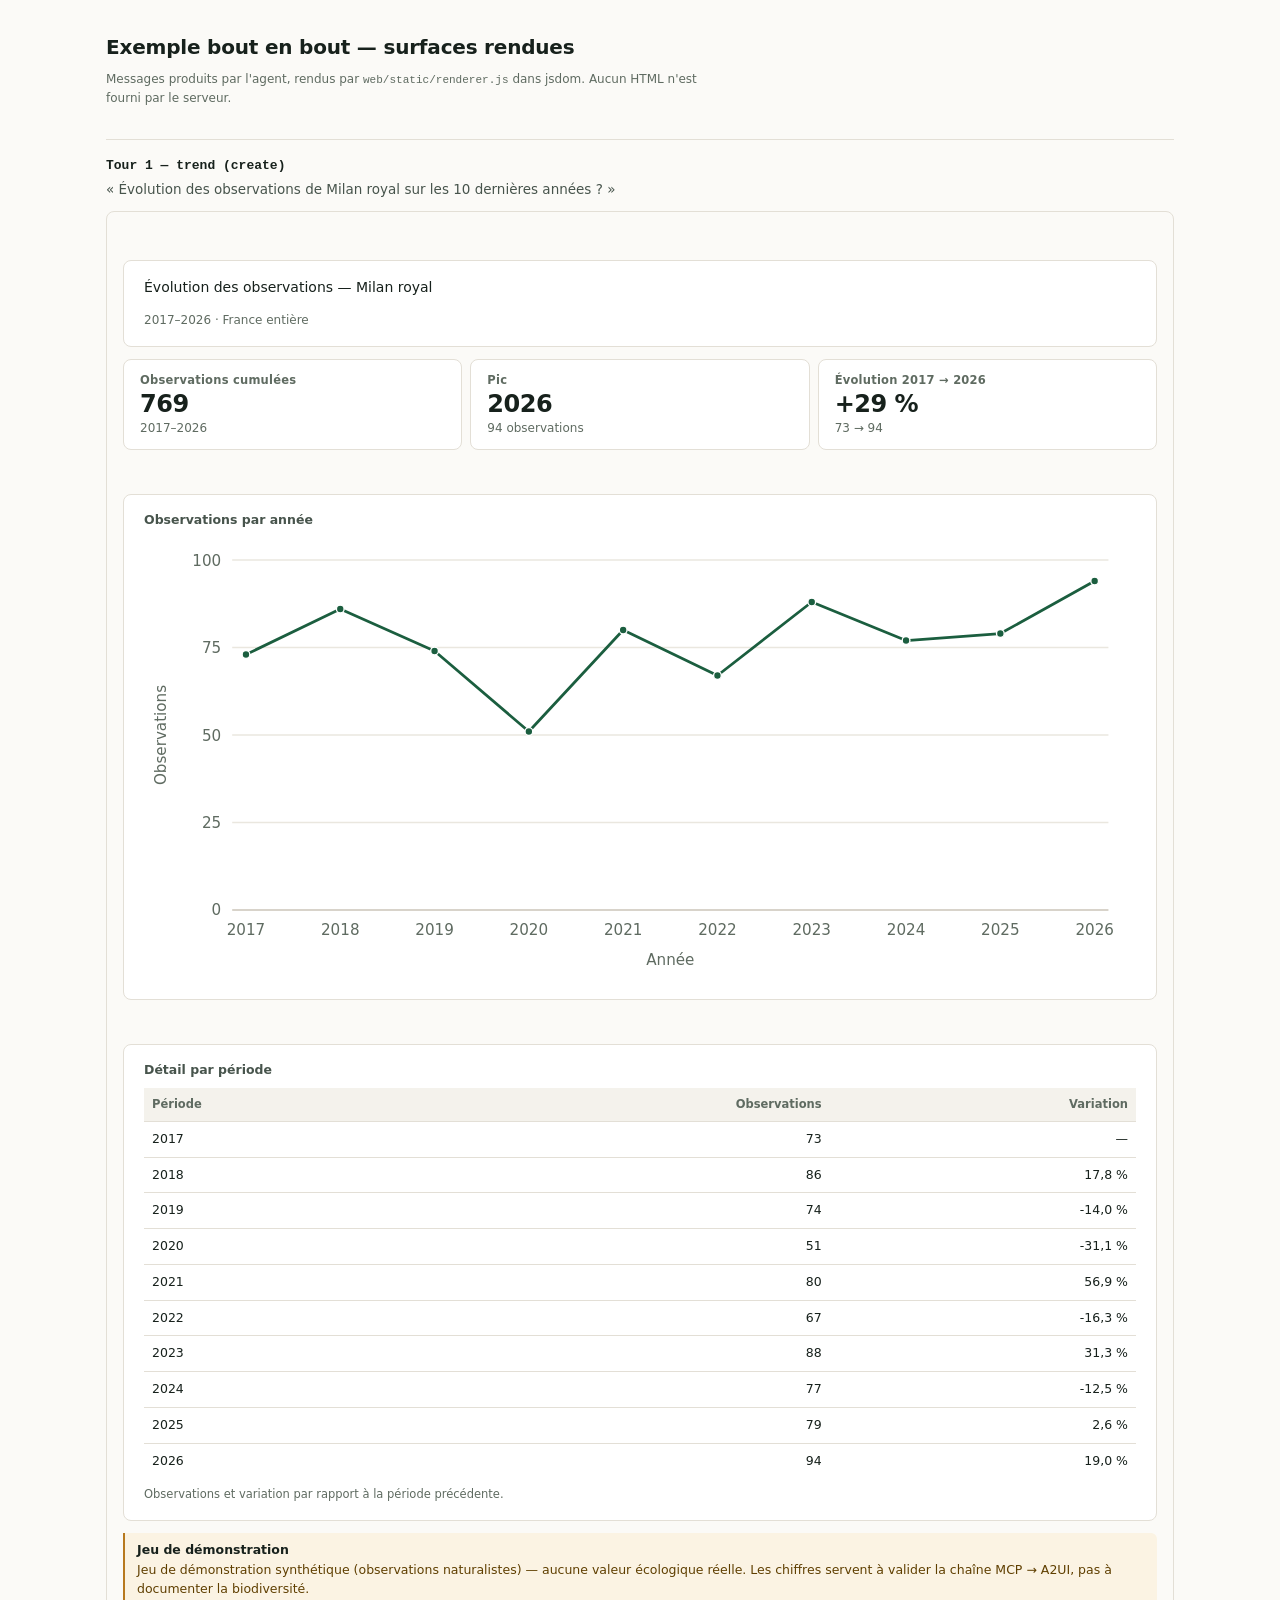
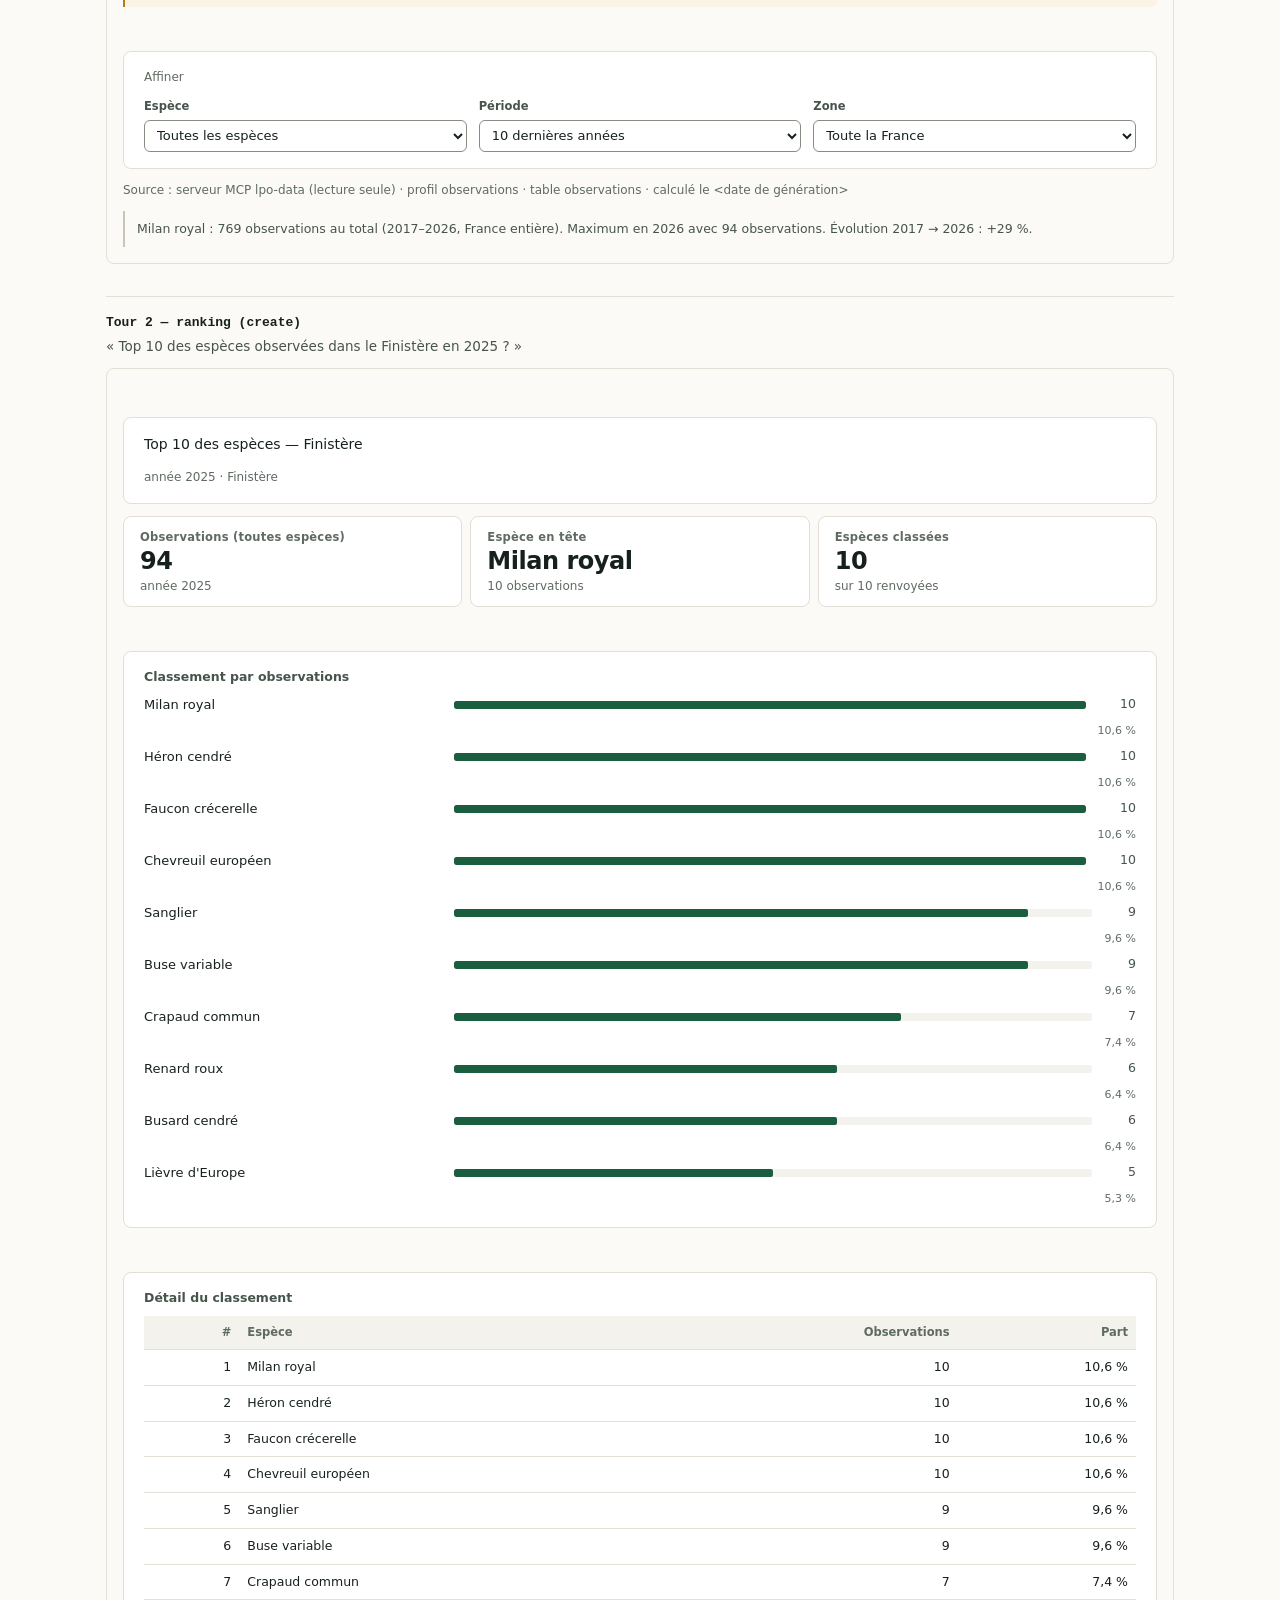
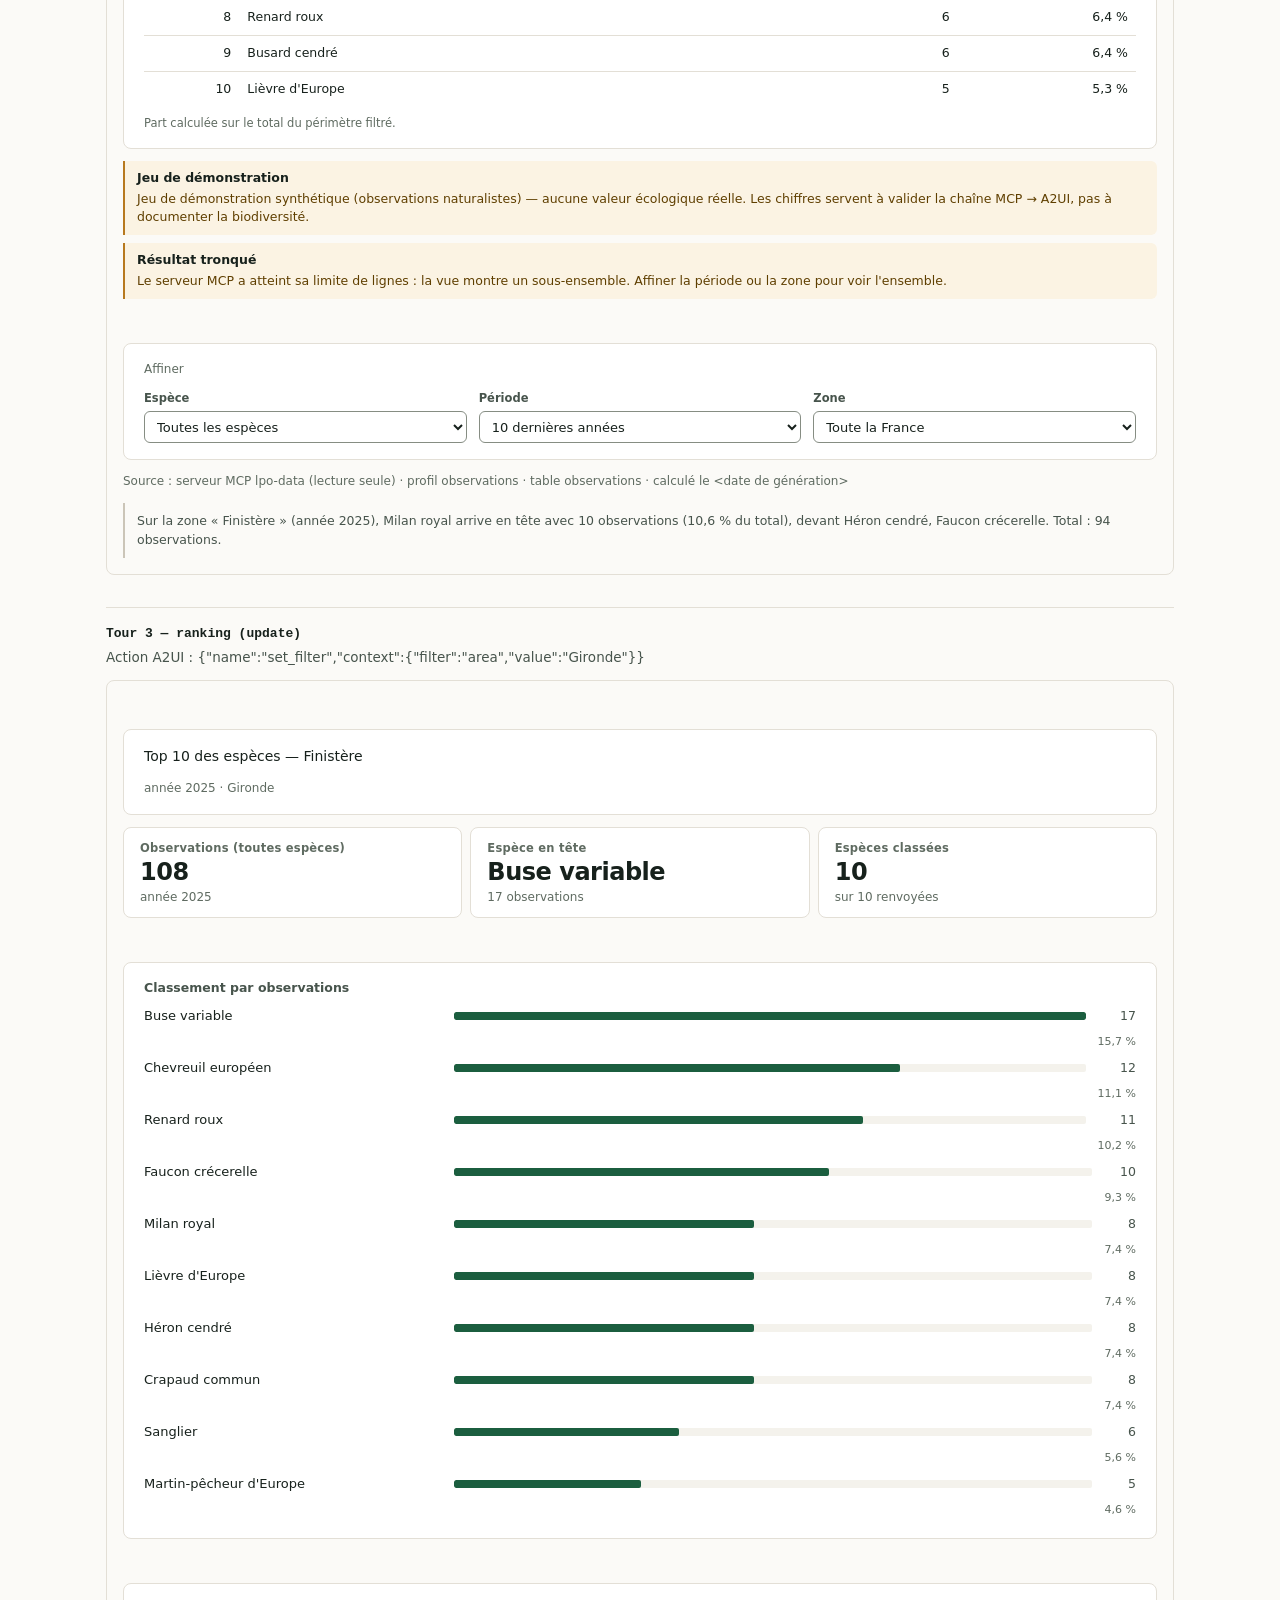
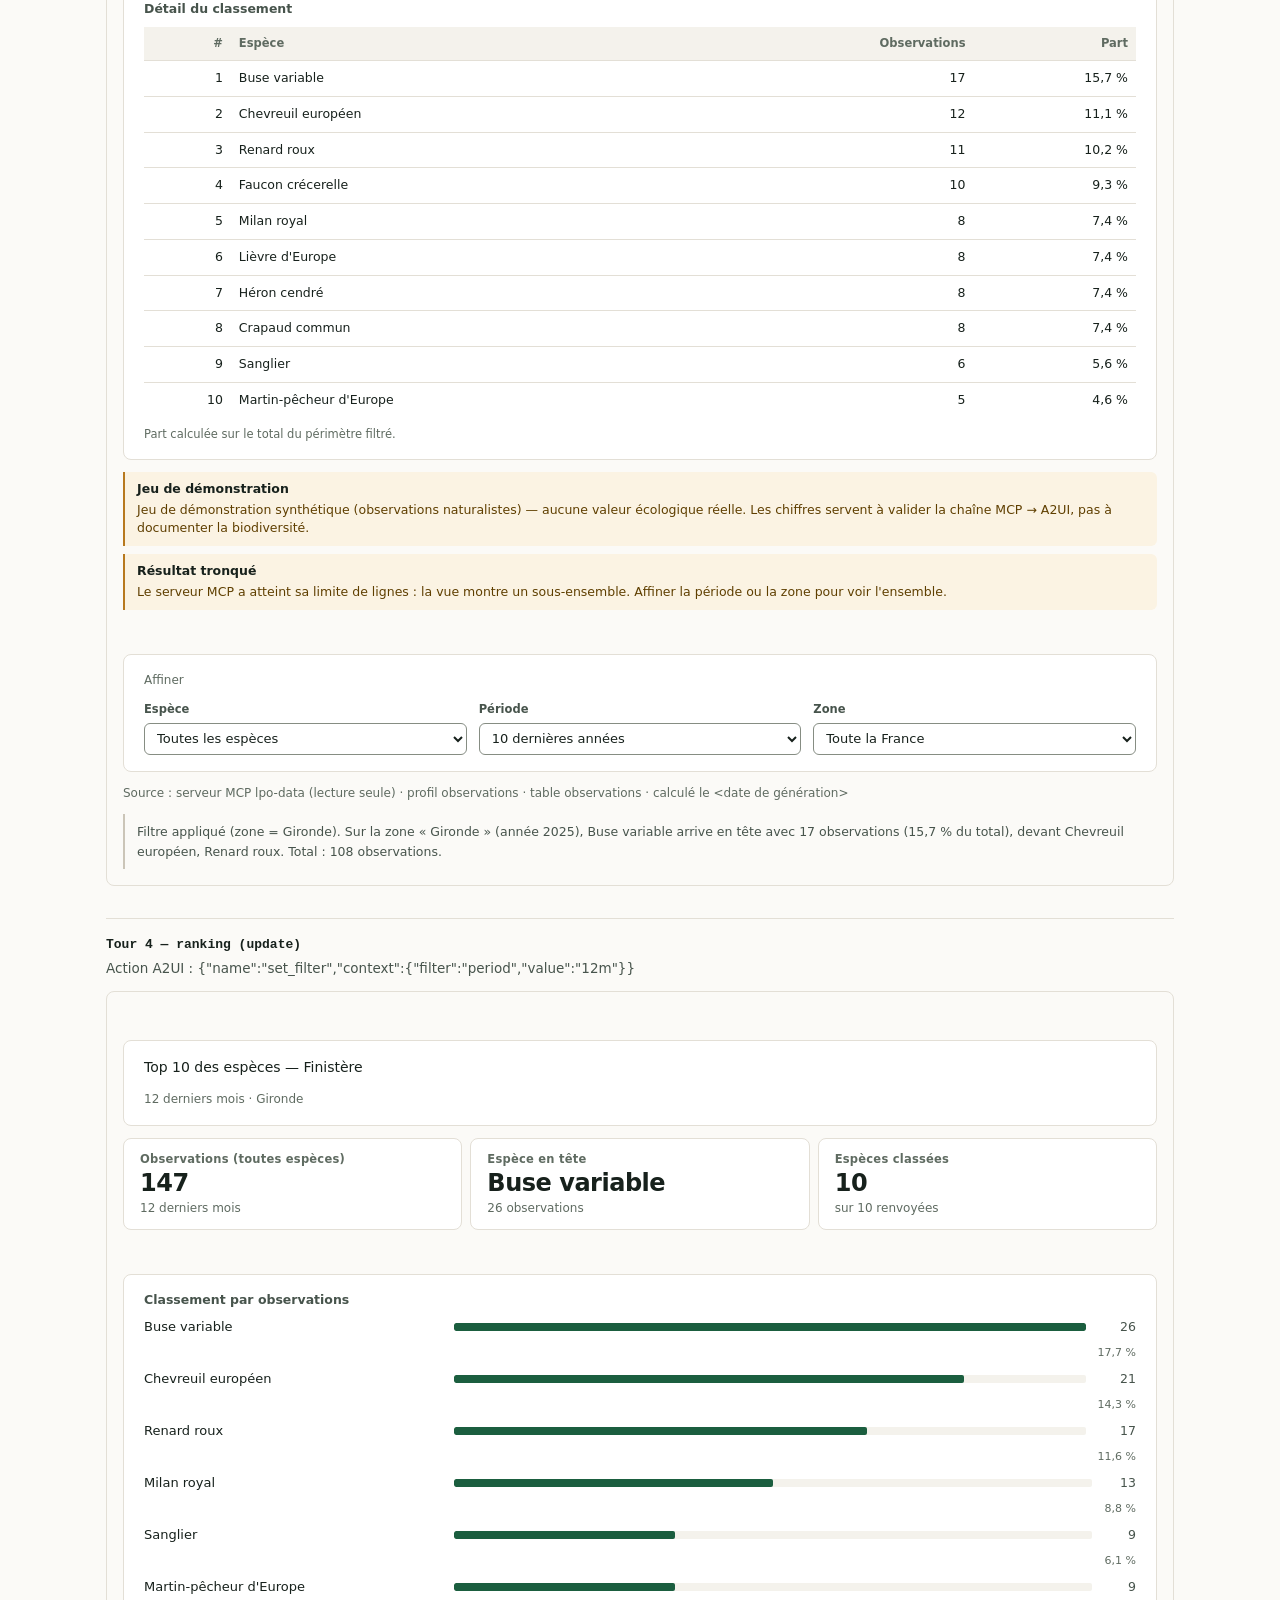
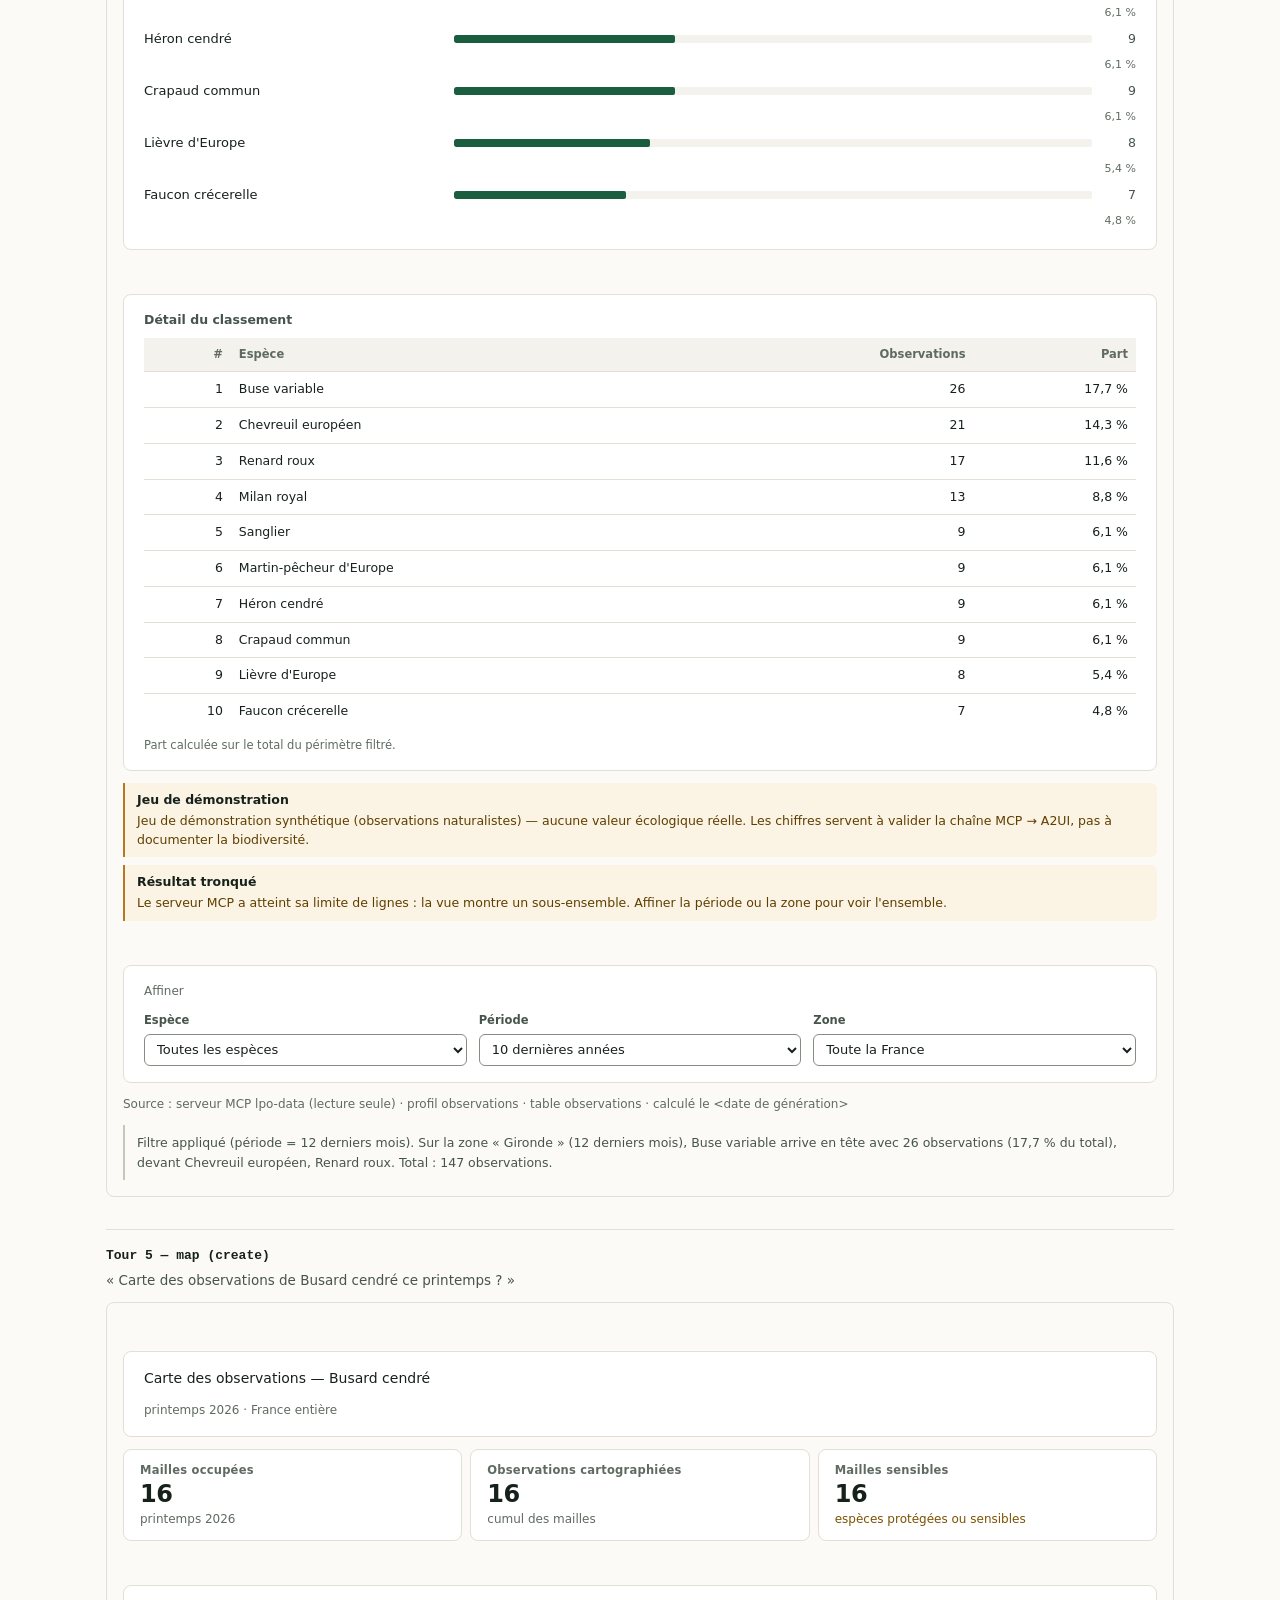
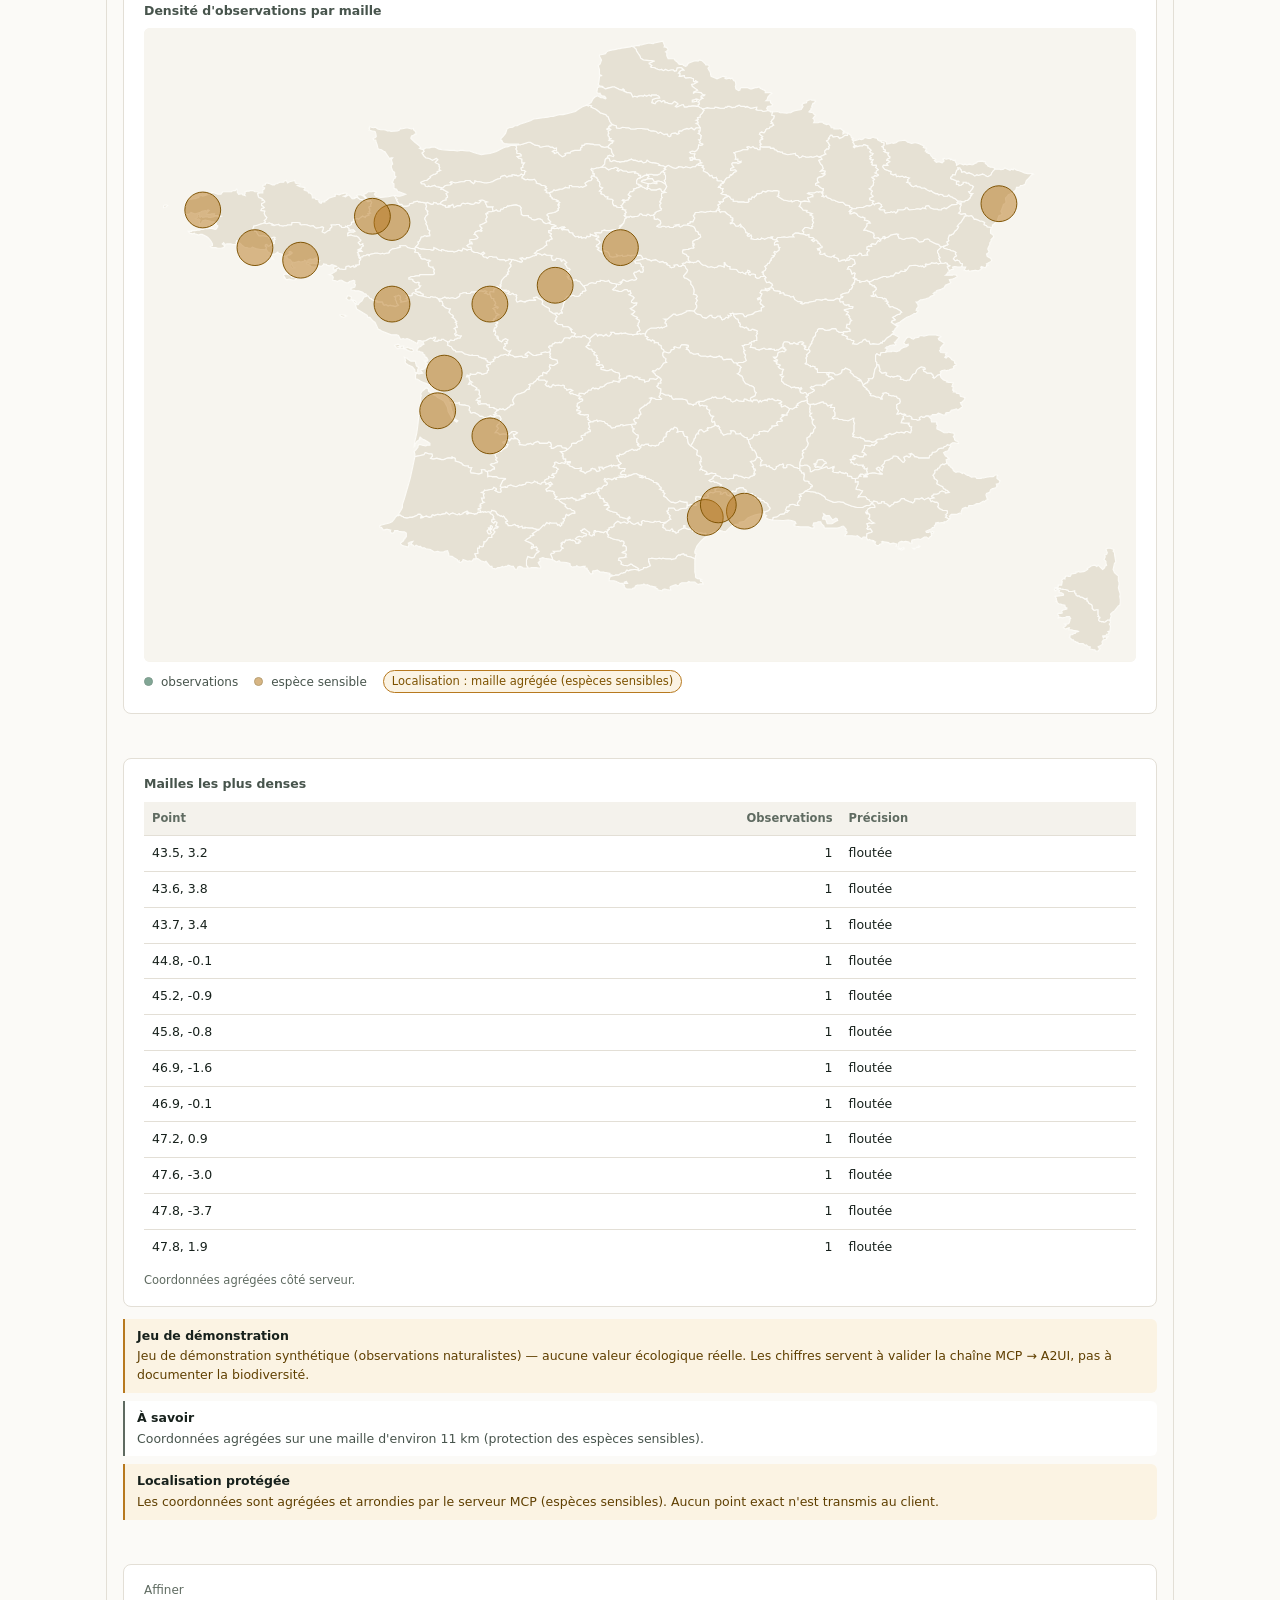
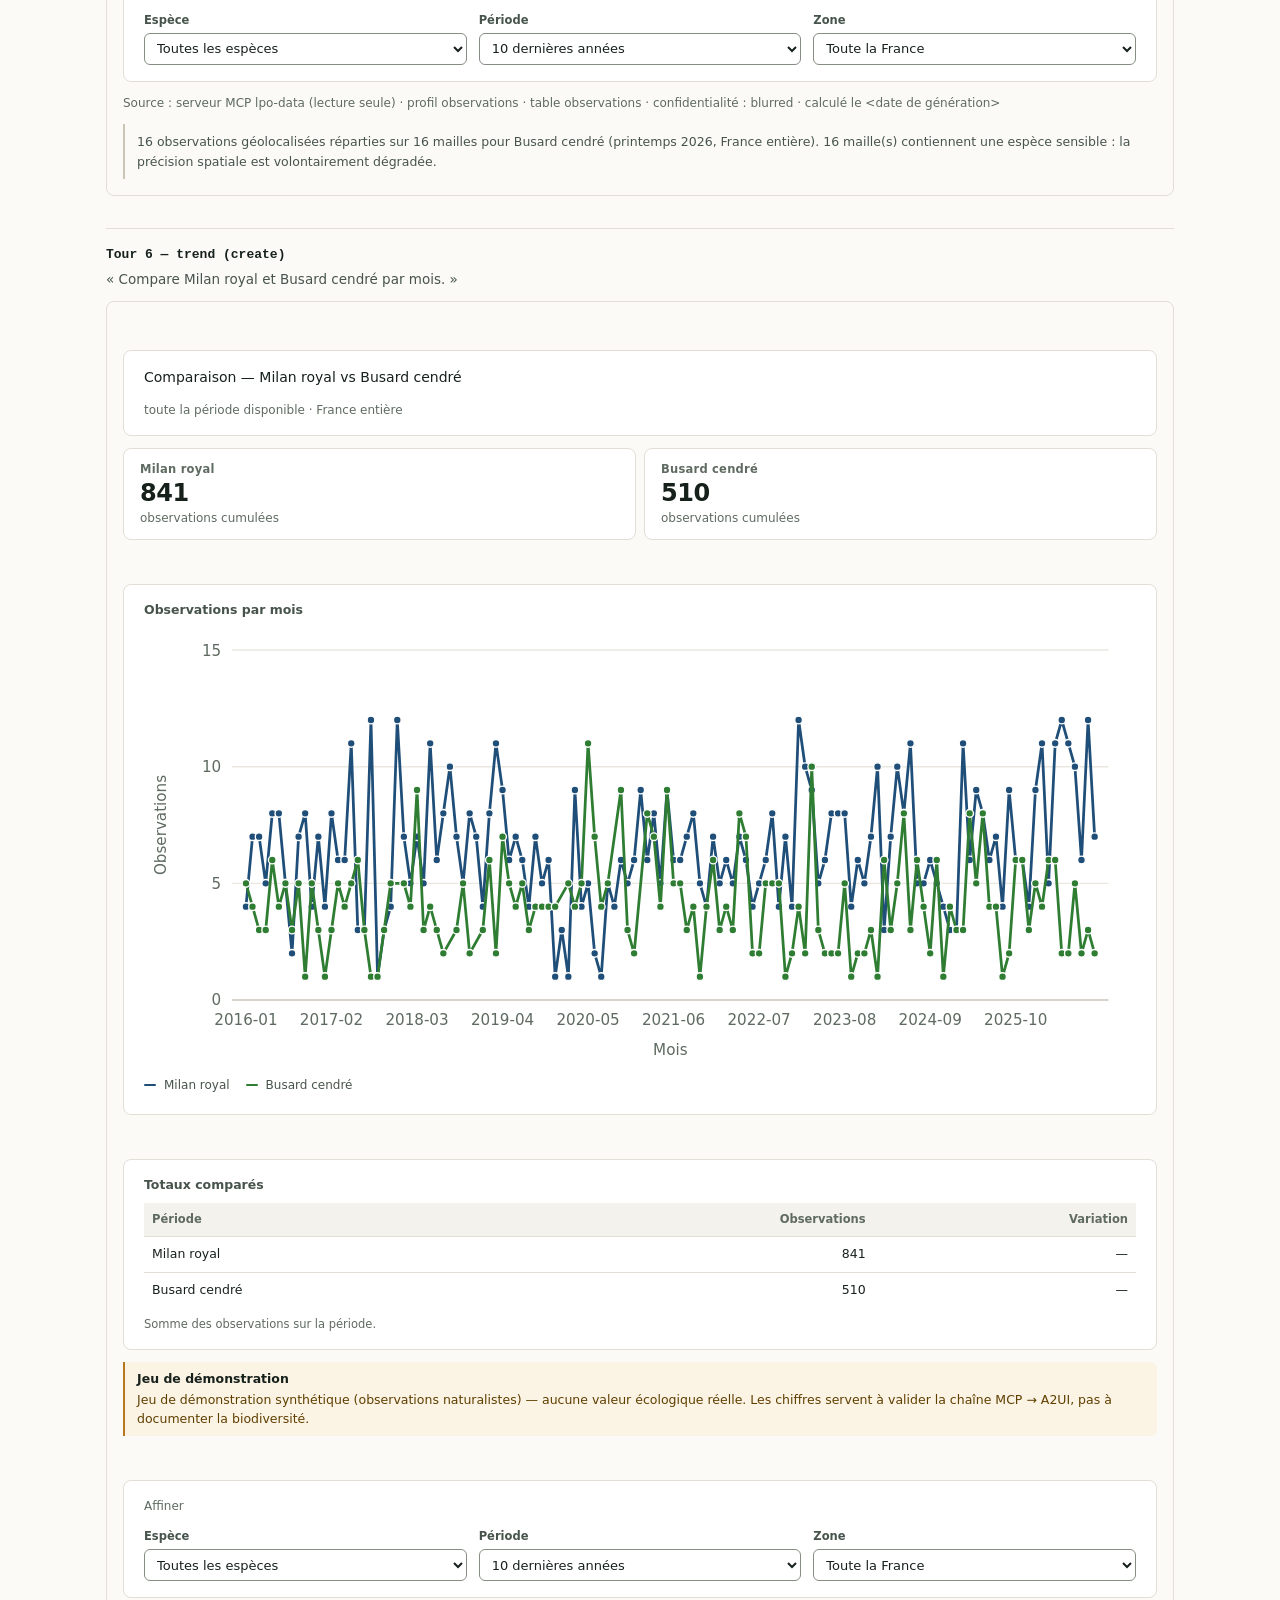
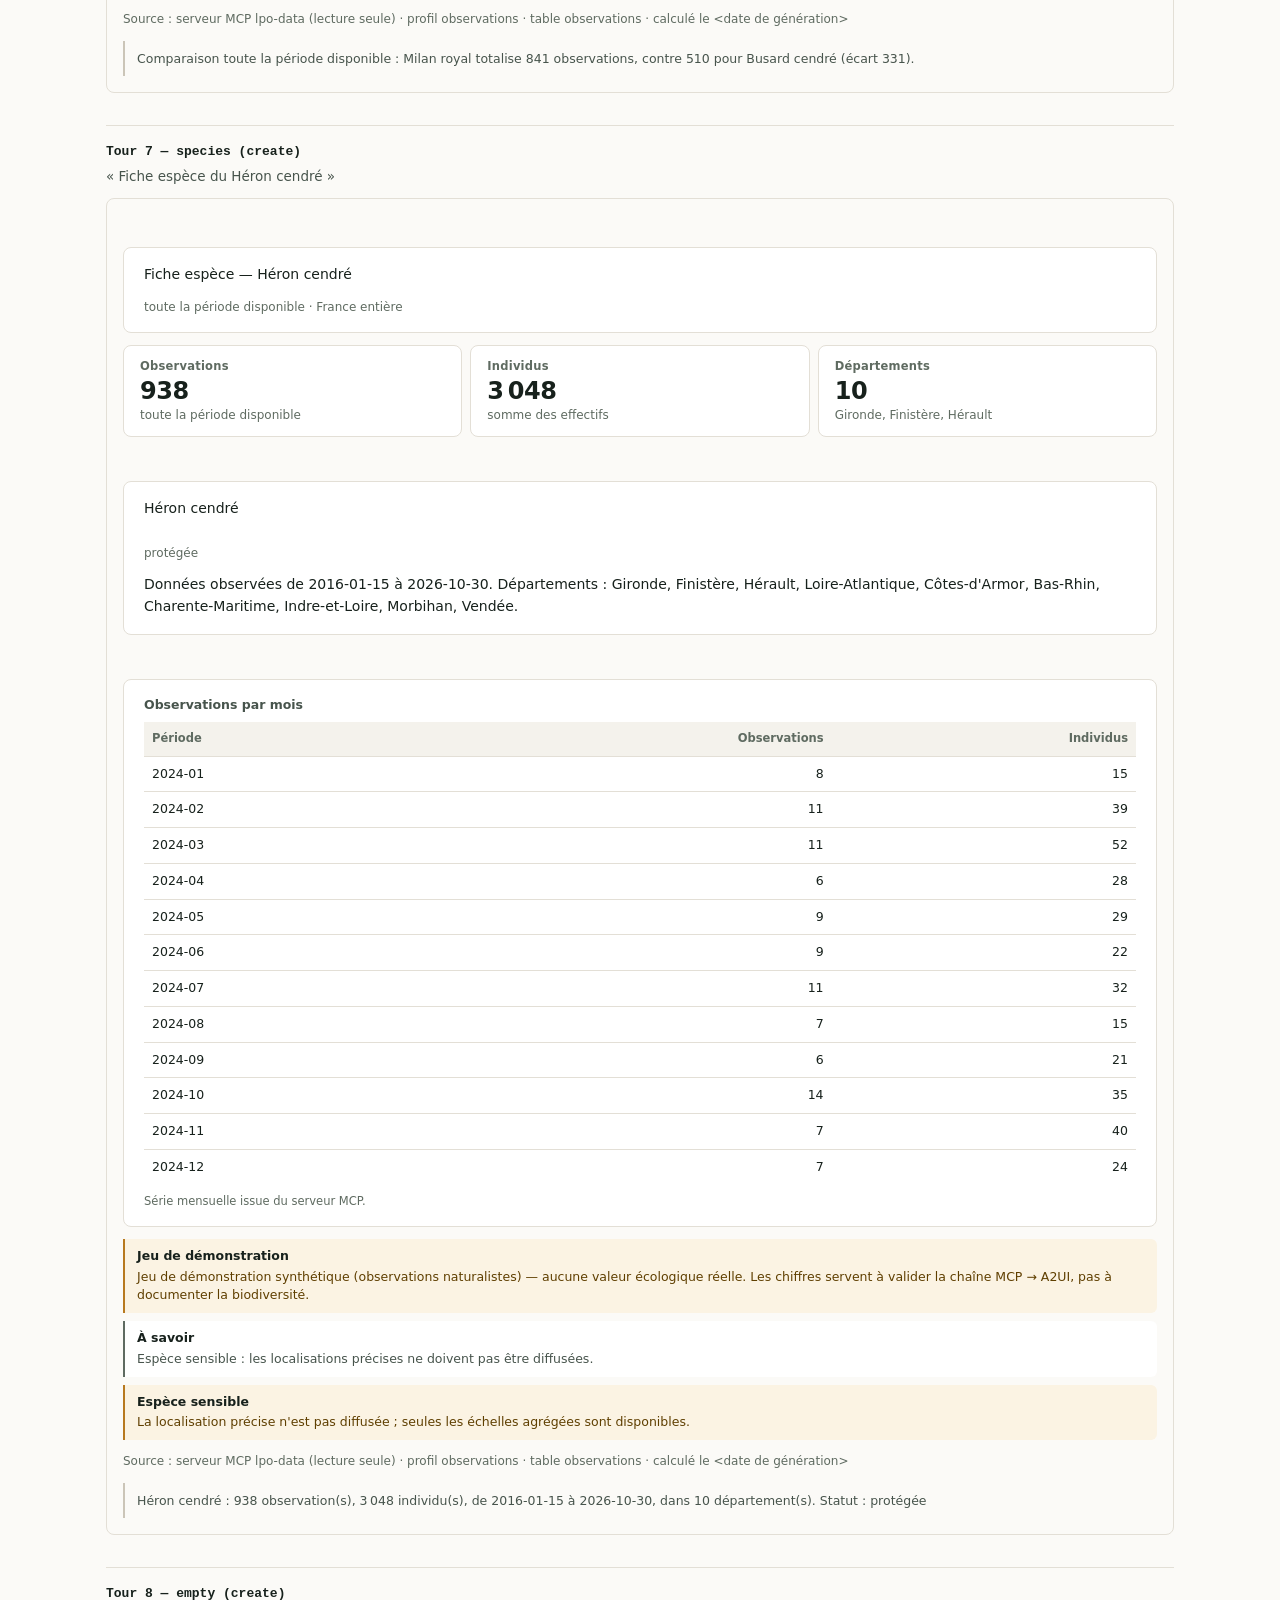
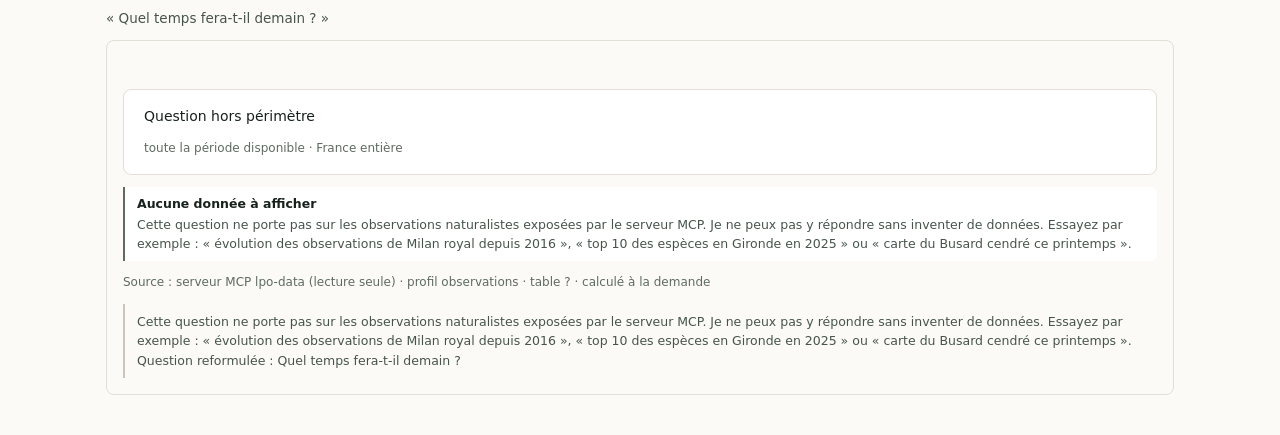
==== commit 20d83c64: "chore(examples): régénère la page de rendu avec la feuille de style finale Co-authored-by: arena-age" ====
--- a/lpo_a2ui/examples/rendered.html
+++ b/lpo_a2ui/examples/rendered.html
@@ -485,6 +485,7 @@
 
 .composer button {
   height: 36px;
+  min-width: 96px;
   padding: 0 var(--space-4);
   border: 1px solid var(--accent);
   border-radius: var(--radius-sm);
@@ -982,14 +983,16 @@
   background: var(--surface-2);
 }
 
+/* La mer et la terre ne partagent pas la même teinte : sans cet écart, la
+ * France se devine au trait des départements et la carte devient une texture. */
 .map-bg {
-  fill: #f1eee6;
+  fill: #f7f5ef;
 }
 
 .map-dept {
-  fill: #e6e2d8;
-  stroke: #ffffff;
-  stroke-width: 0.7;
+  fill: #e6e1d4;
+  stroke: #fcfbf7;
+  stroke-width: 0.8;
 }
 
 .map-point {
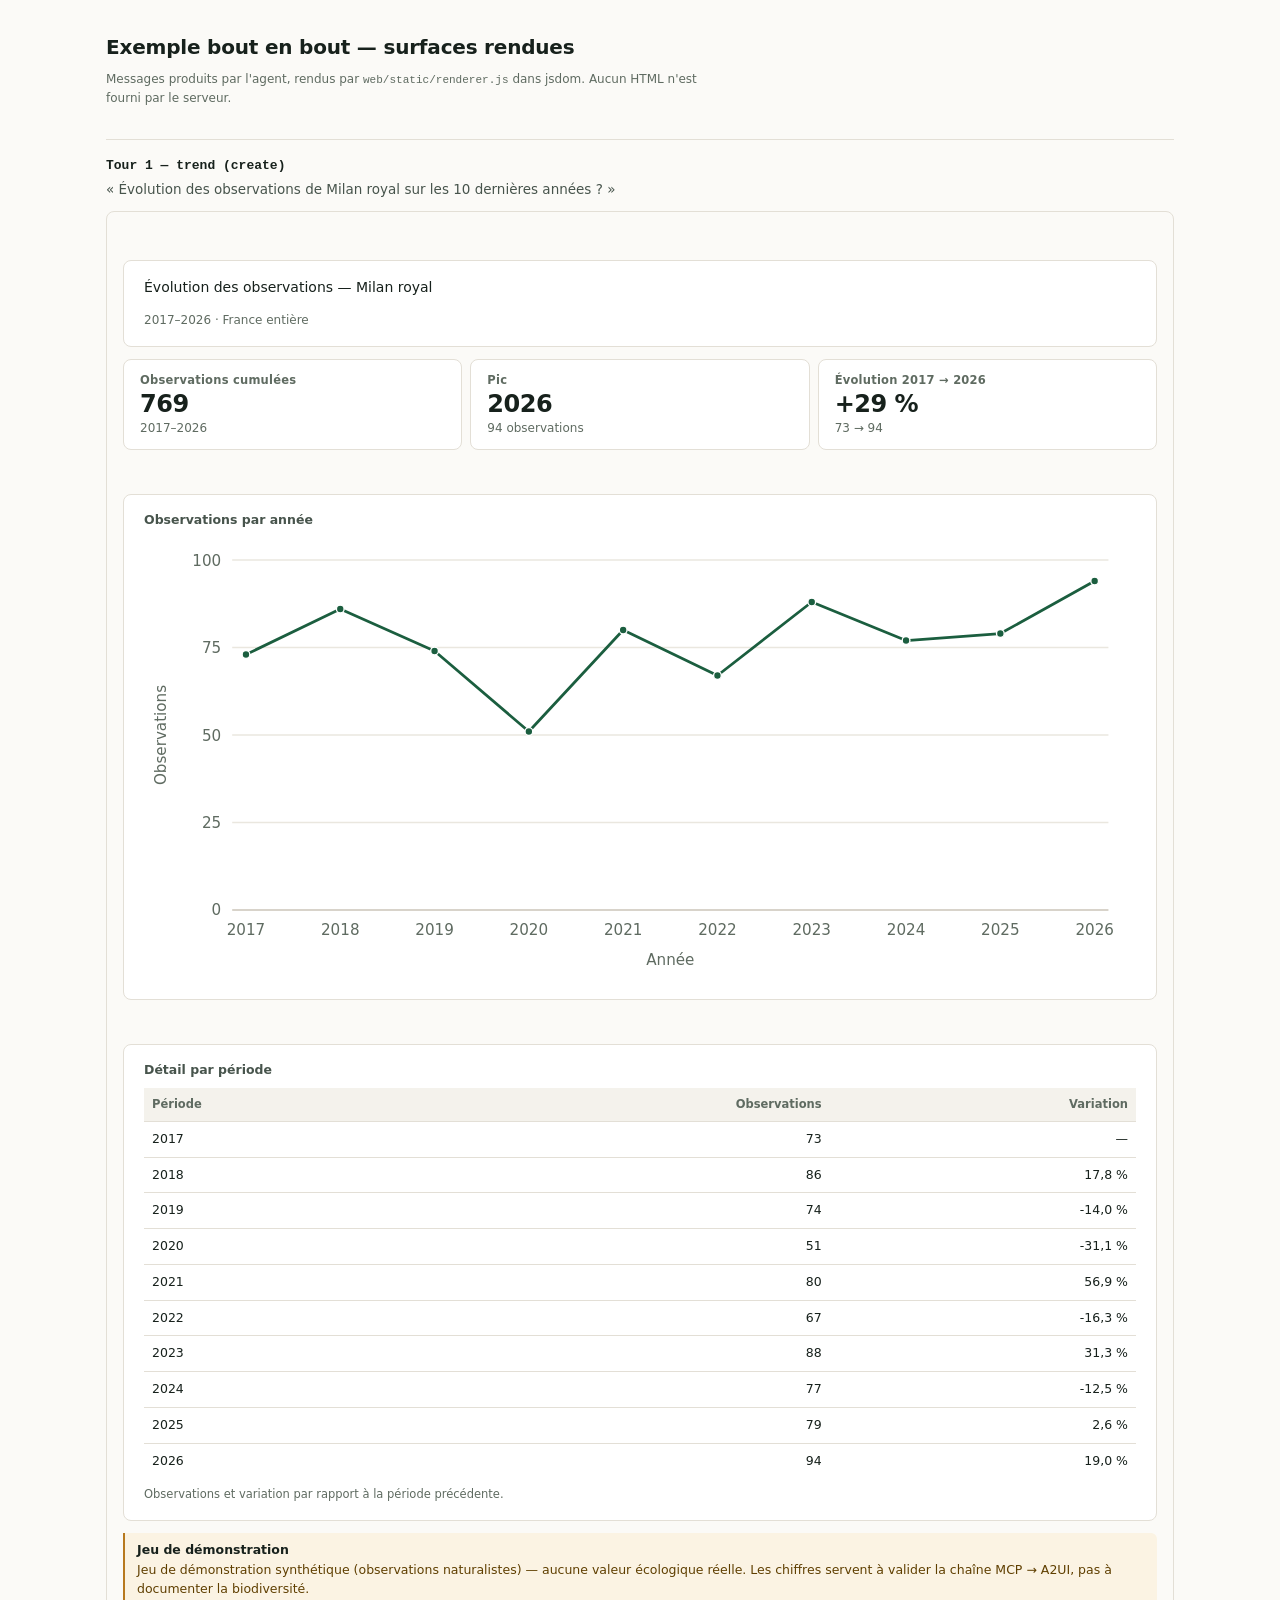
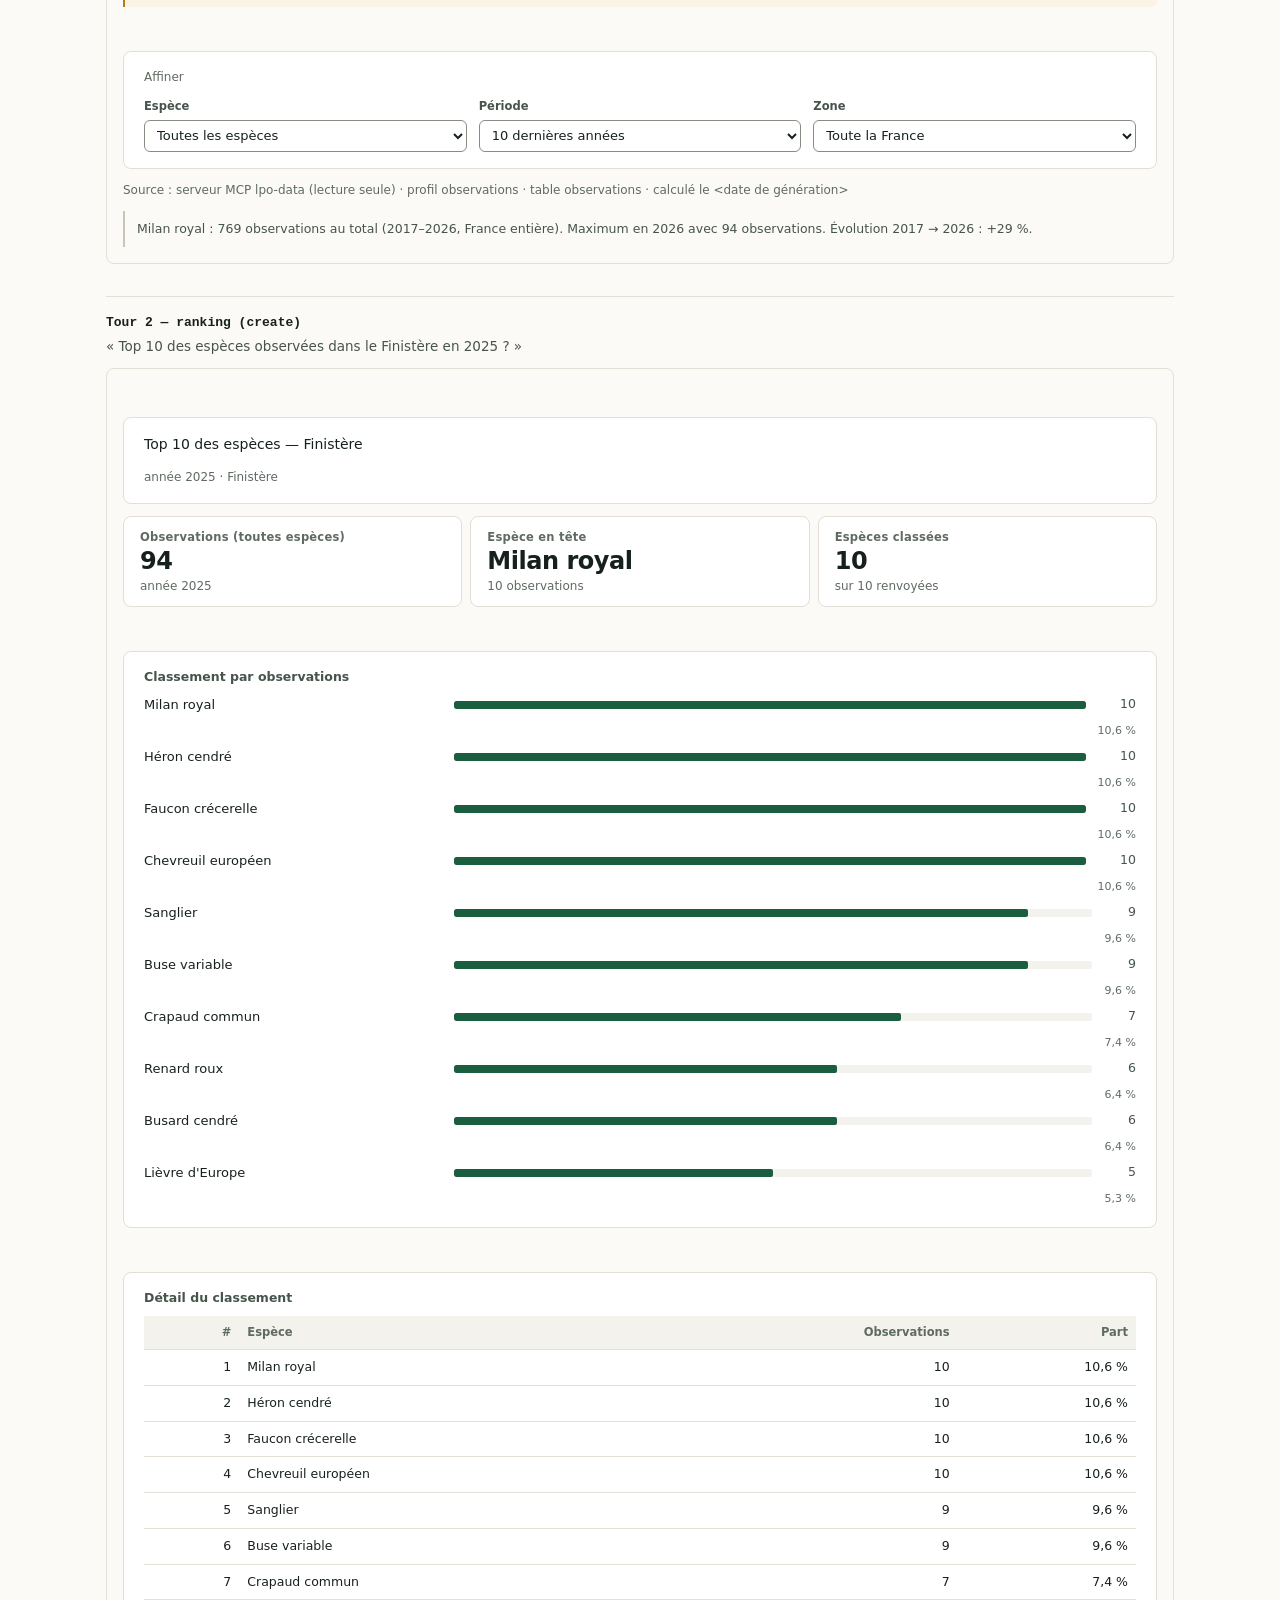
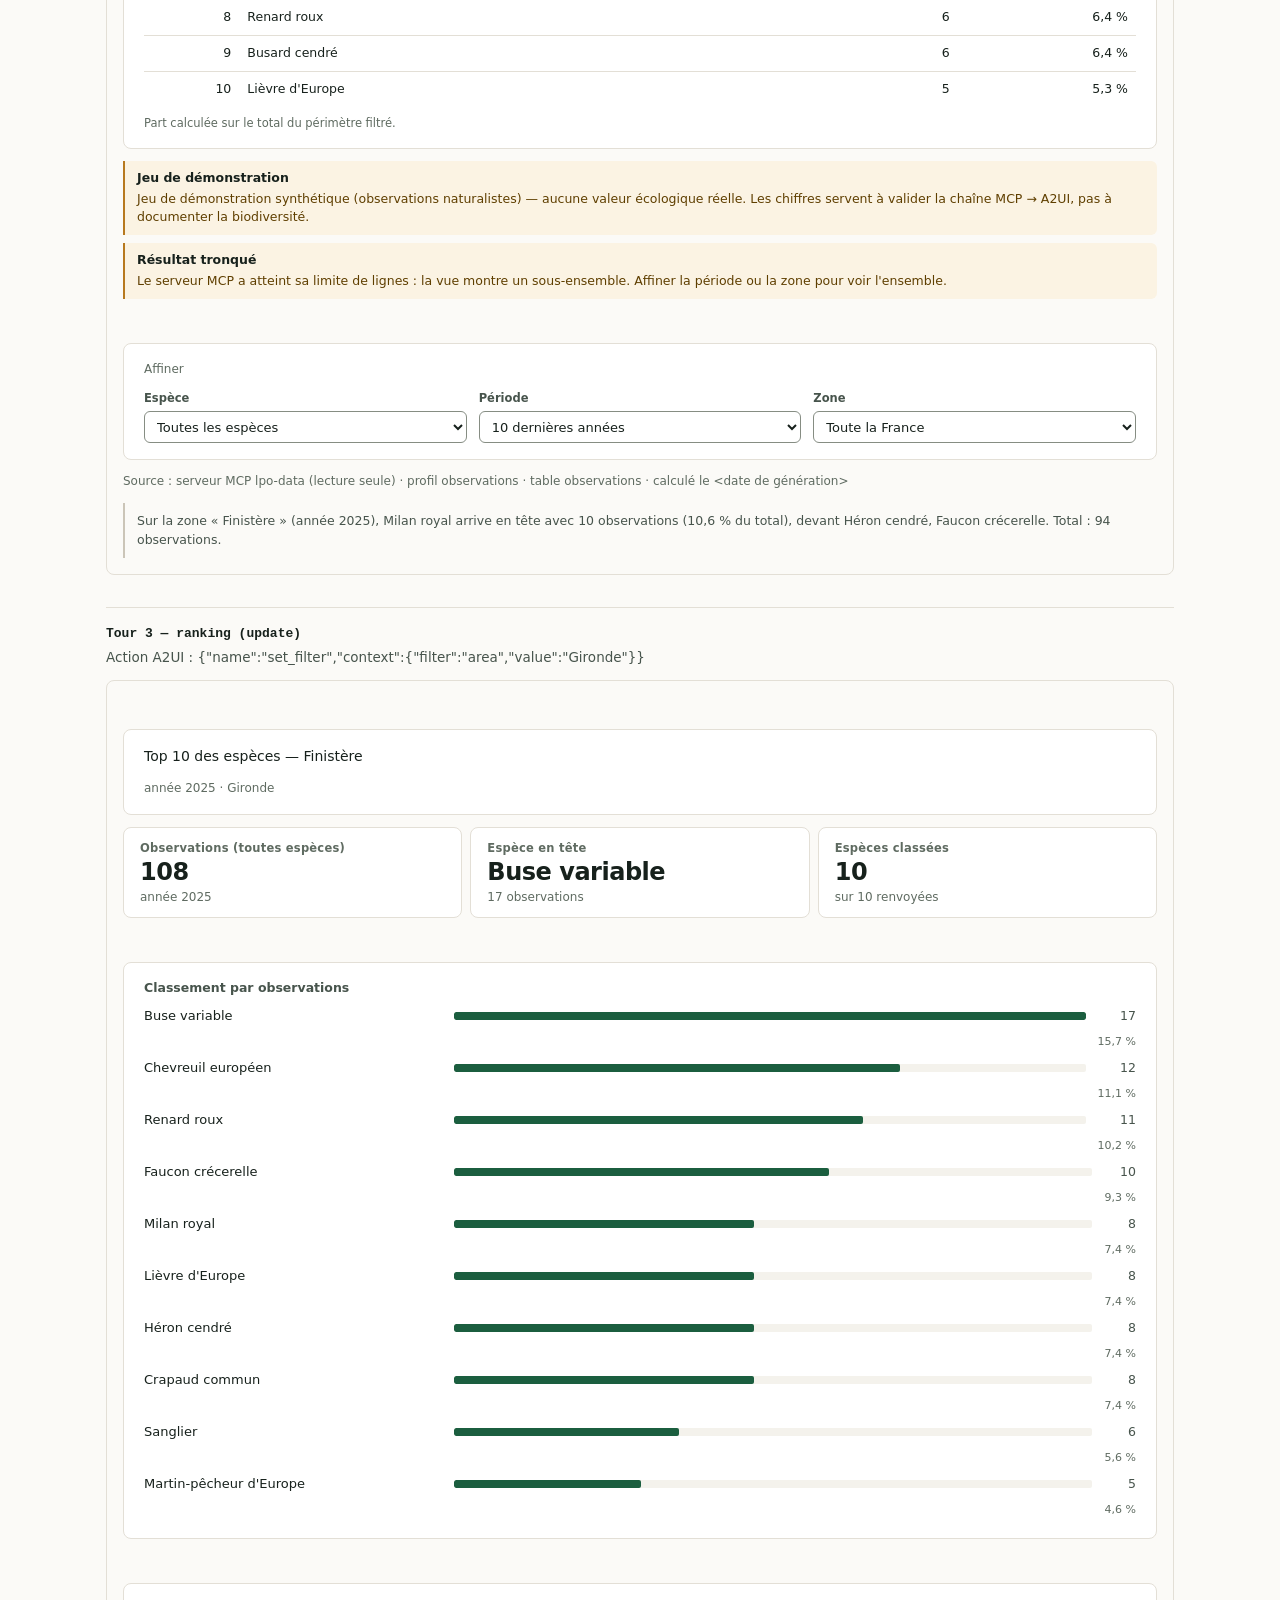
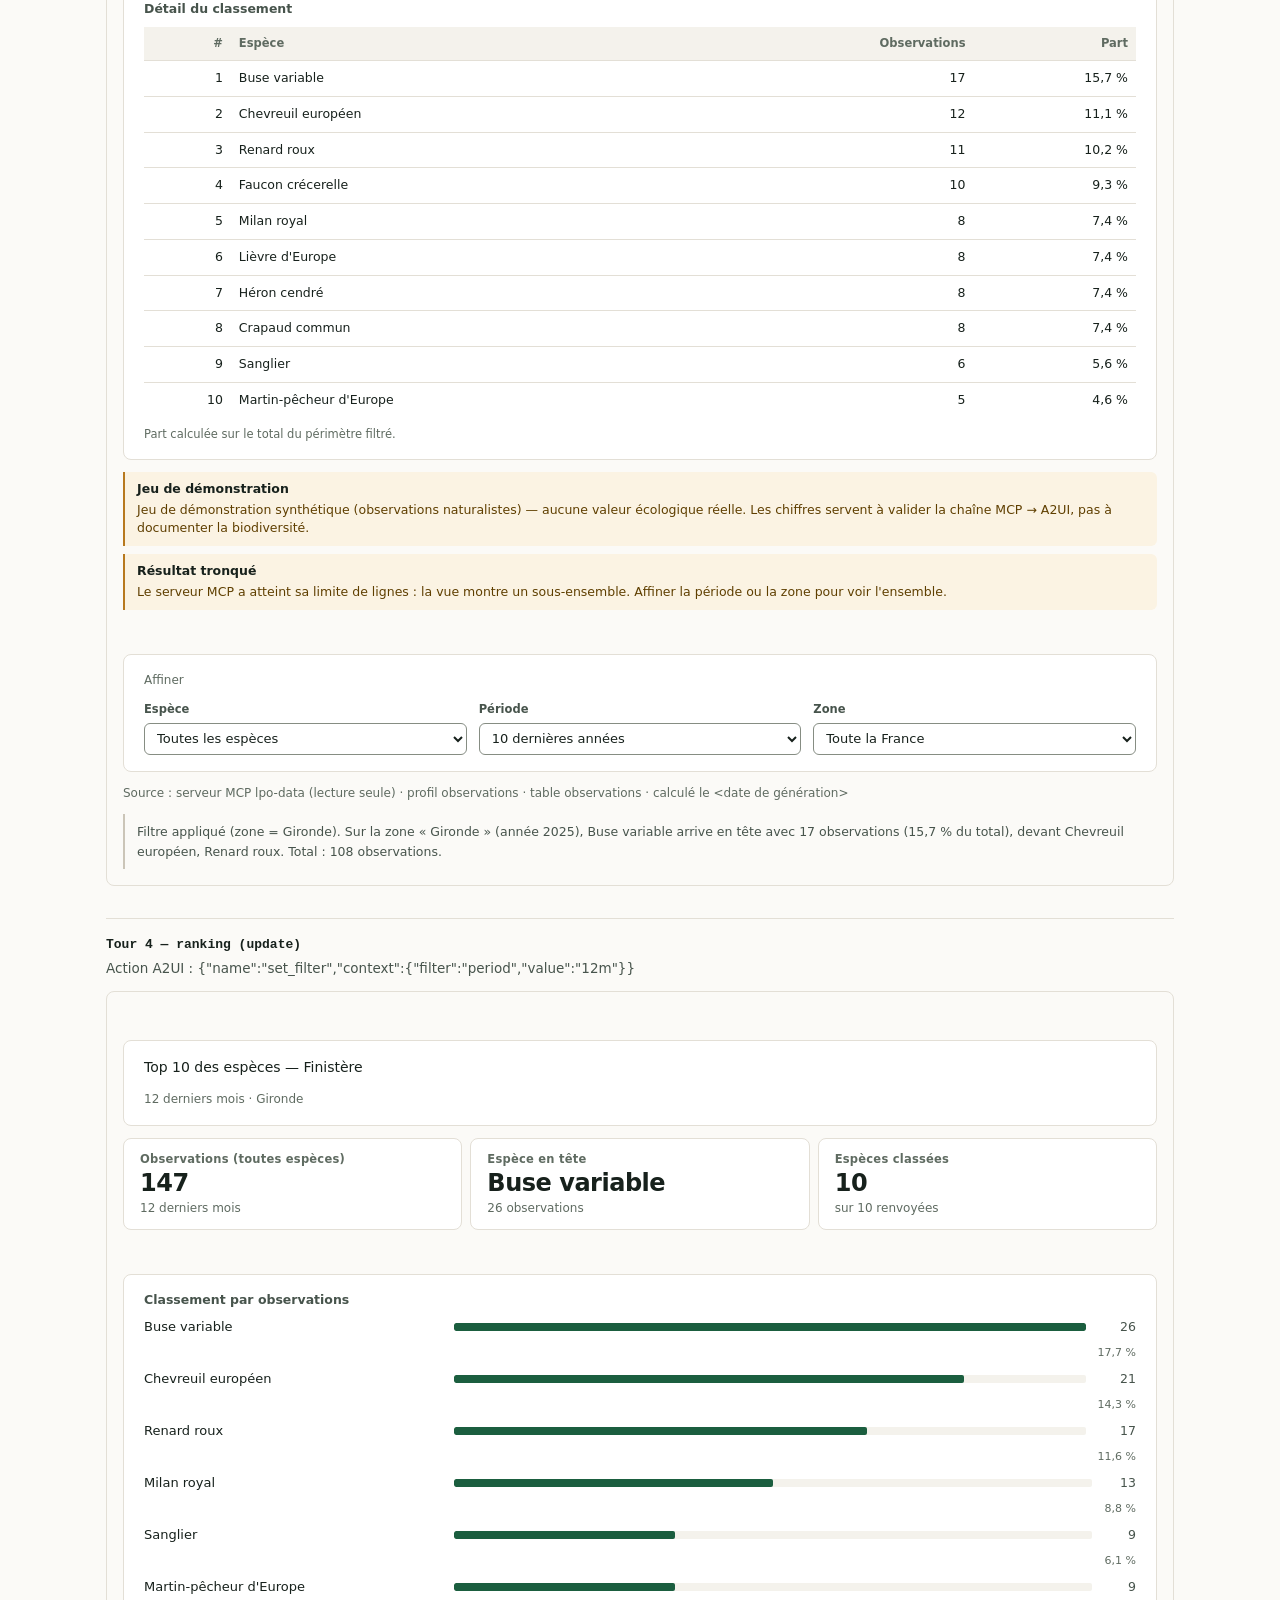
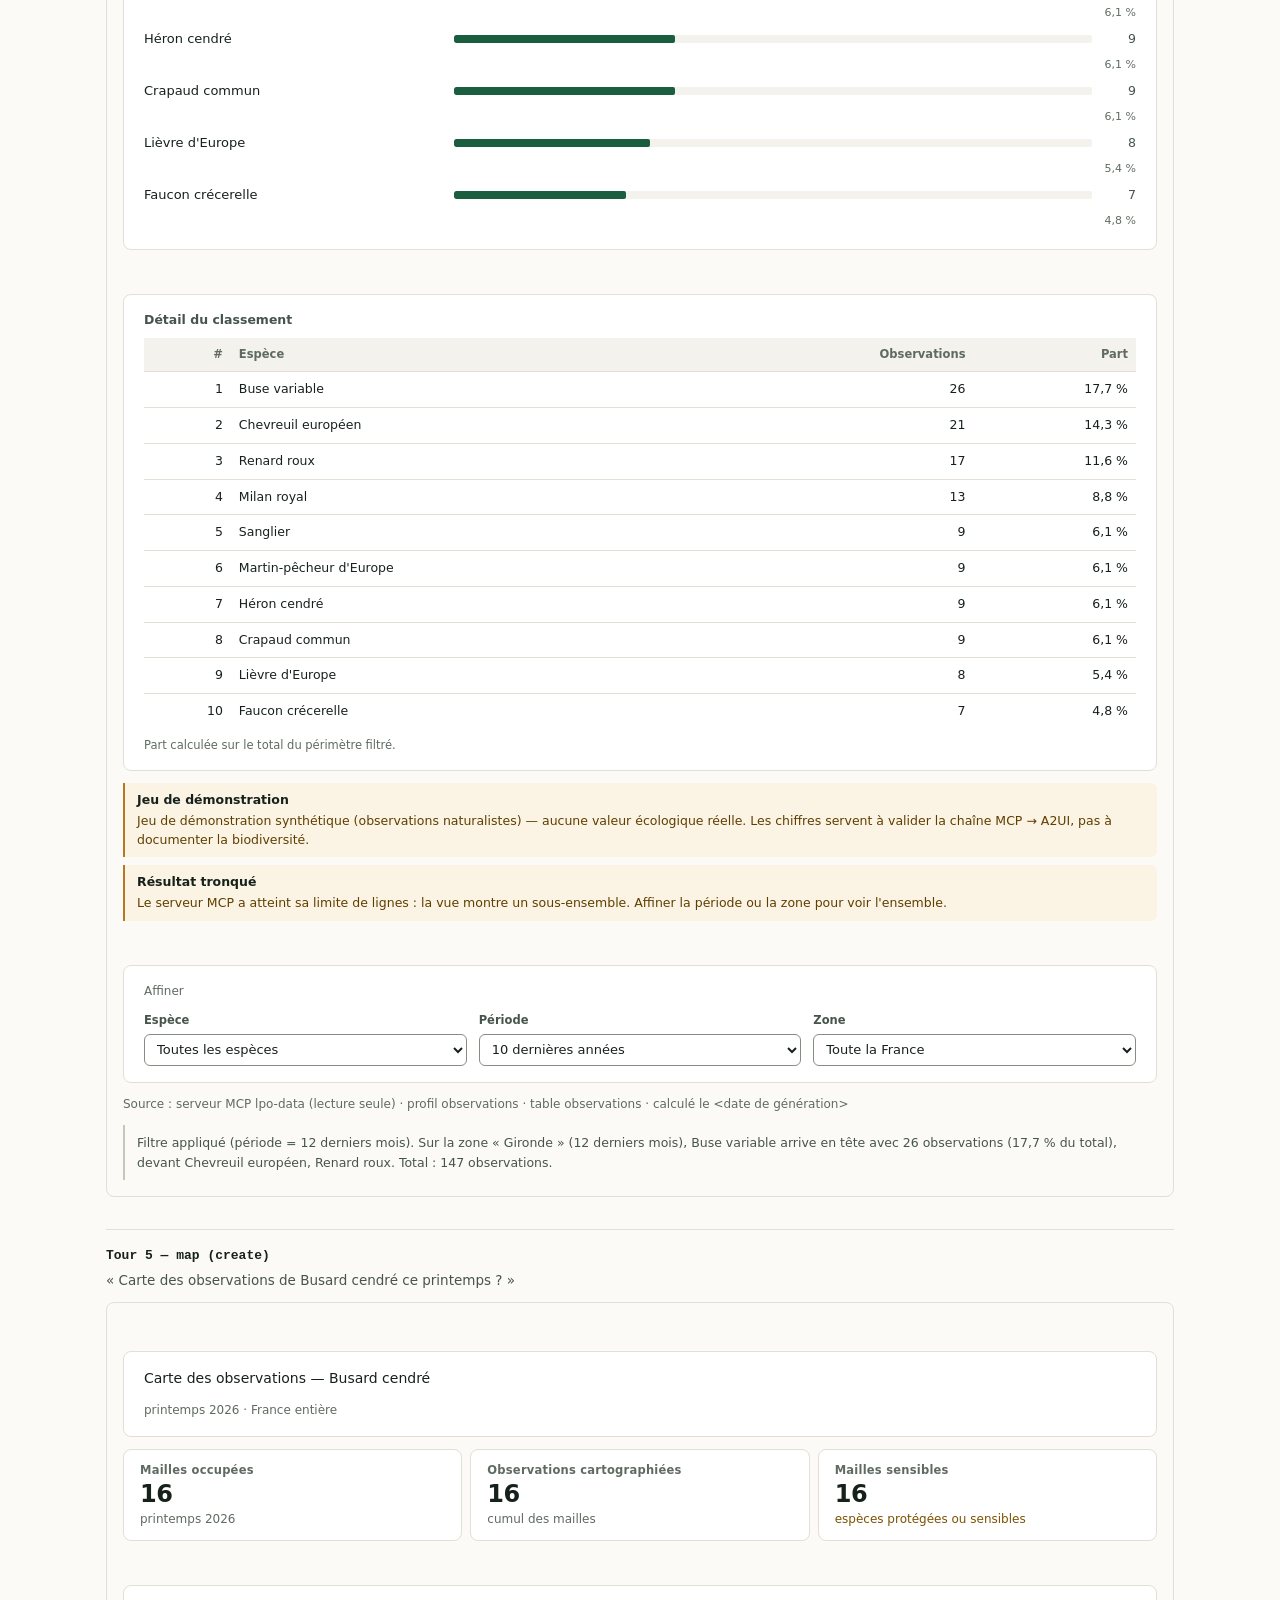
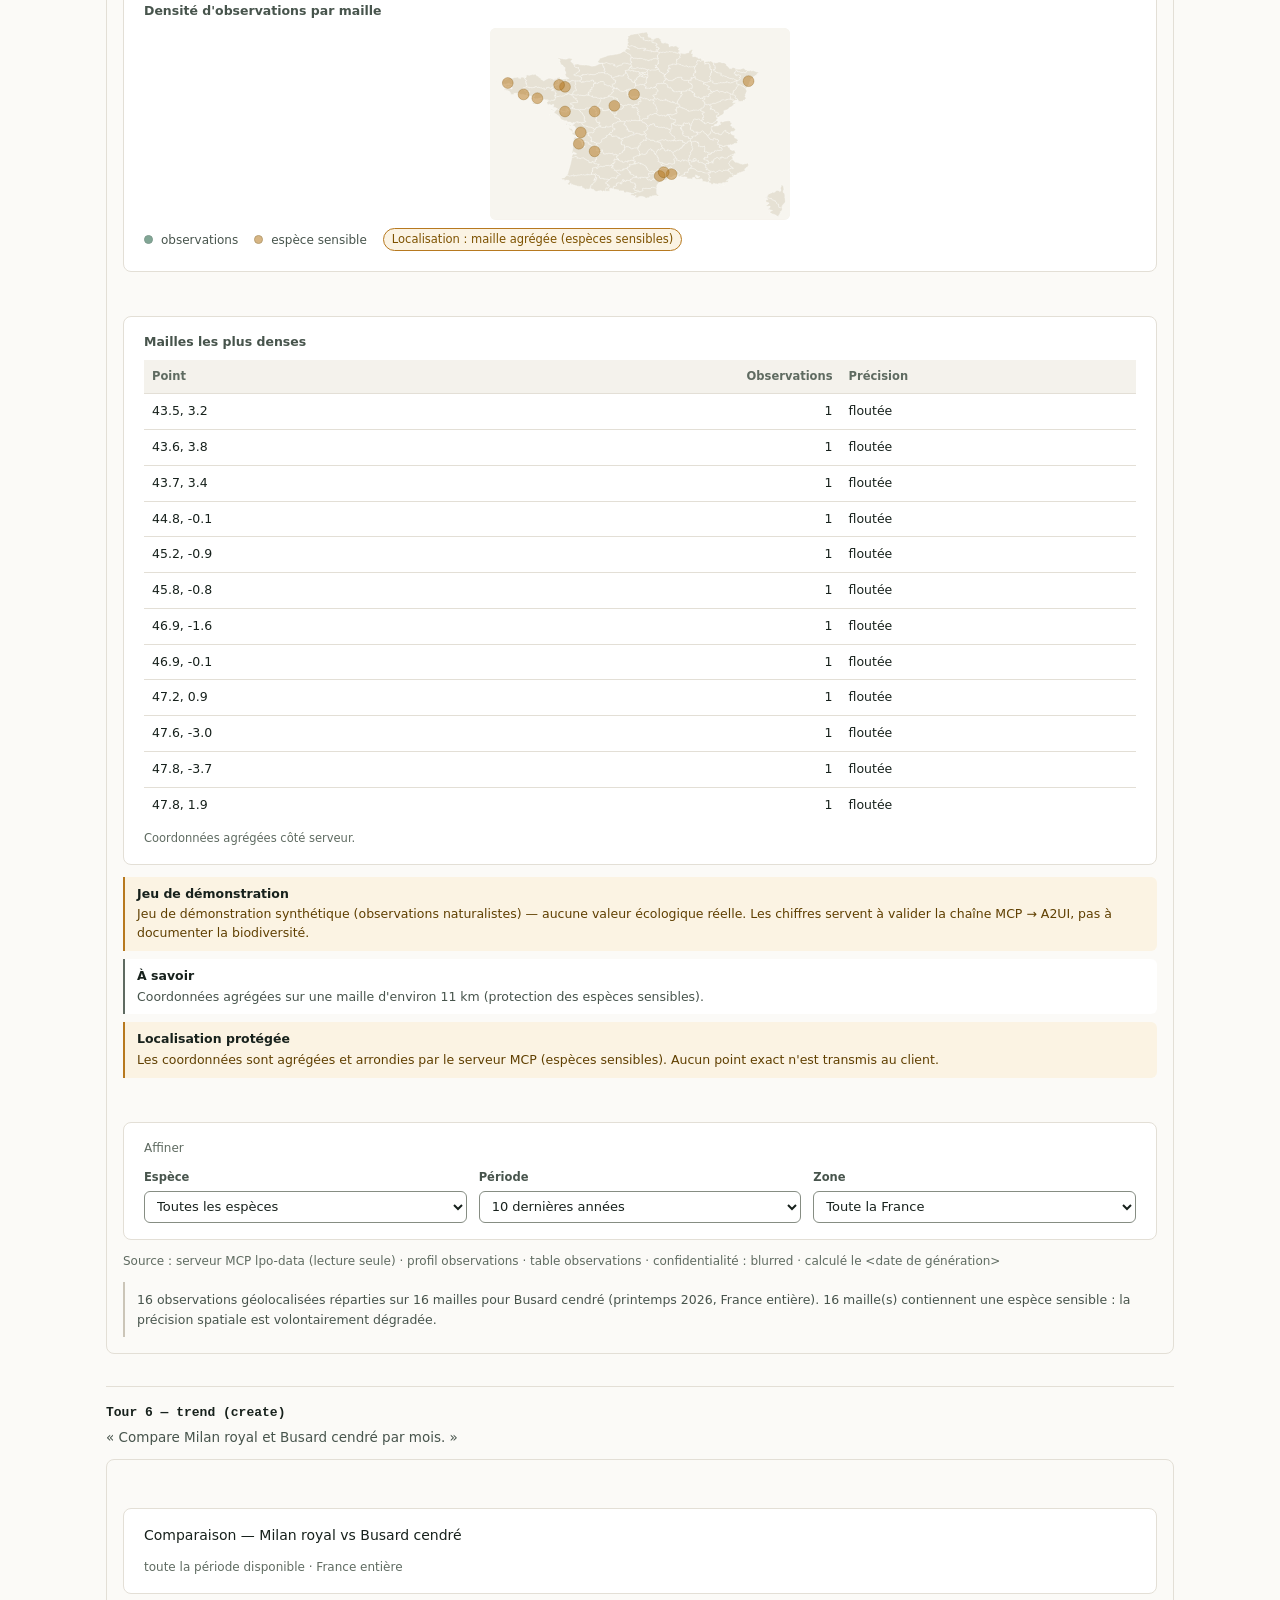
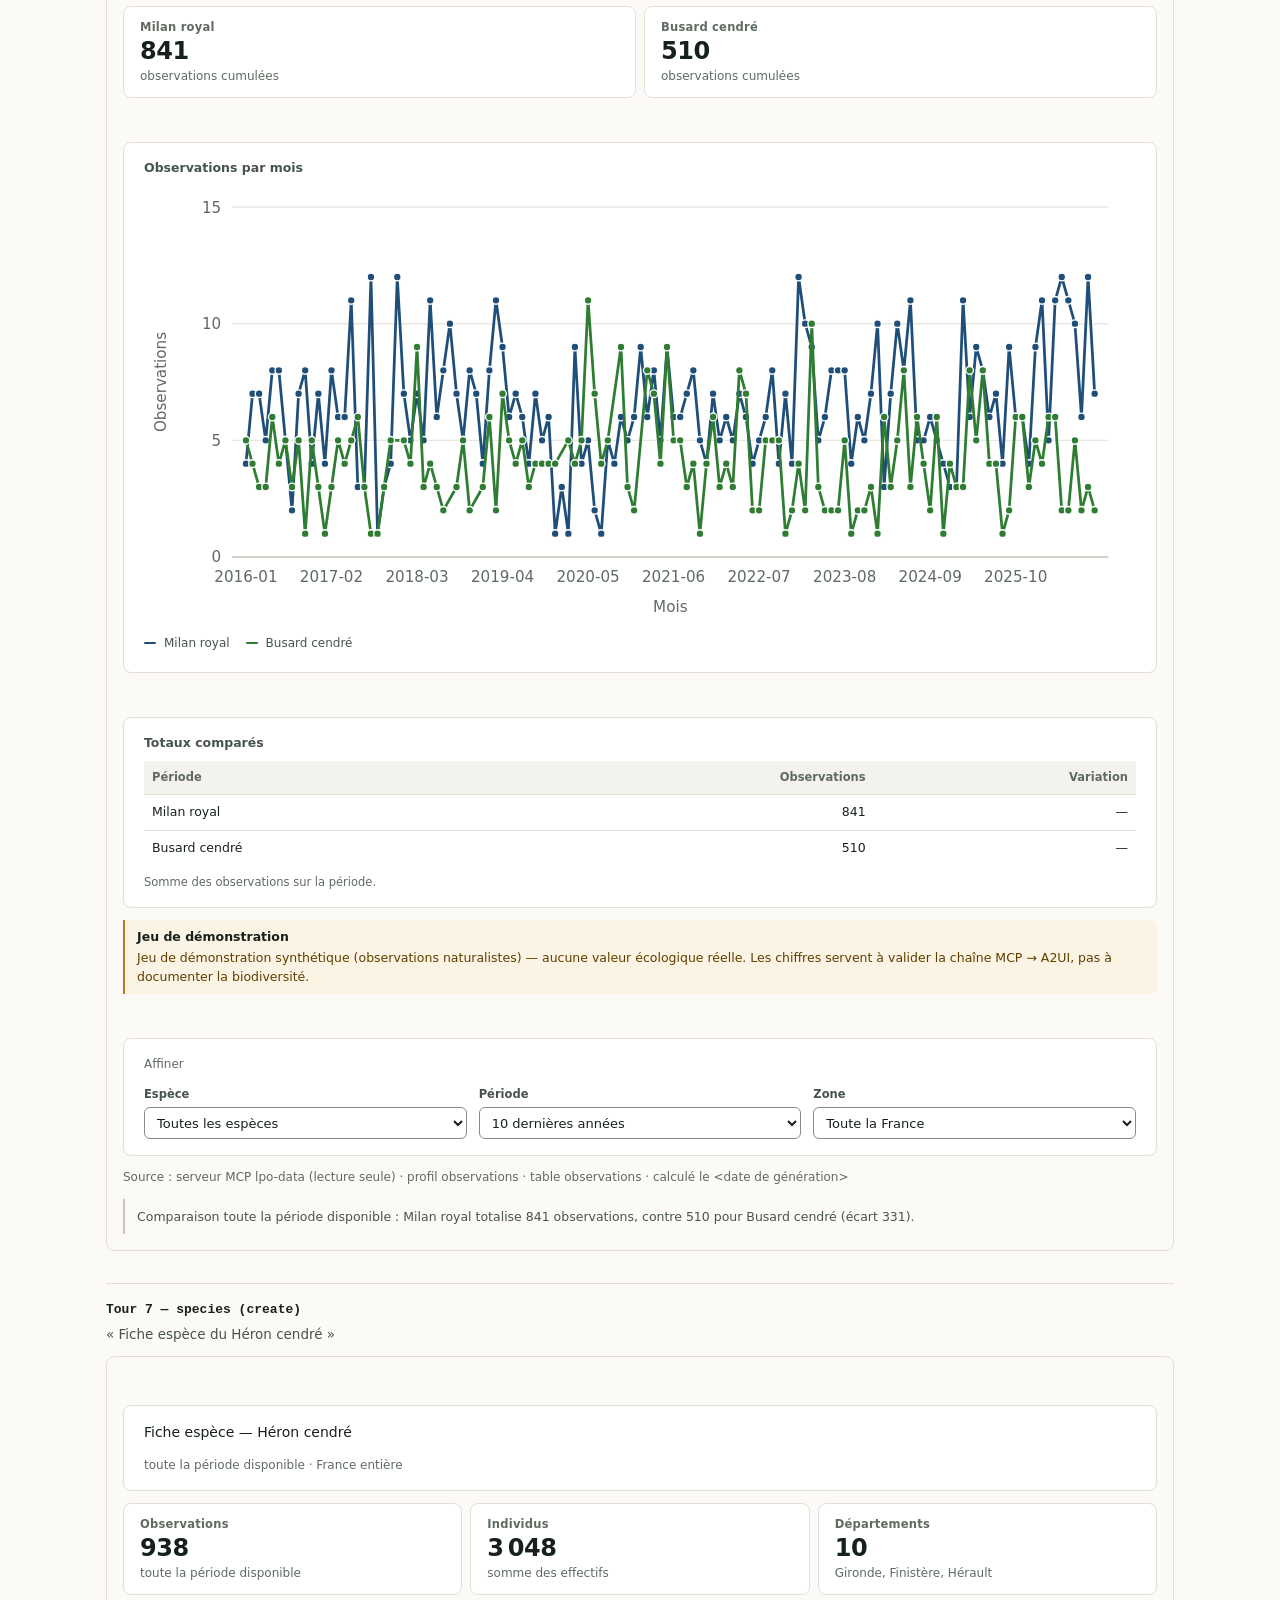
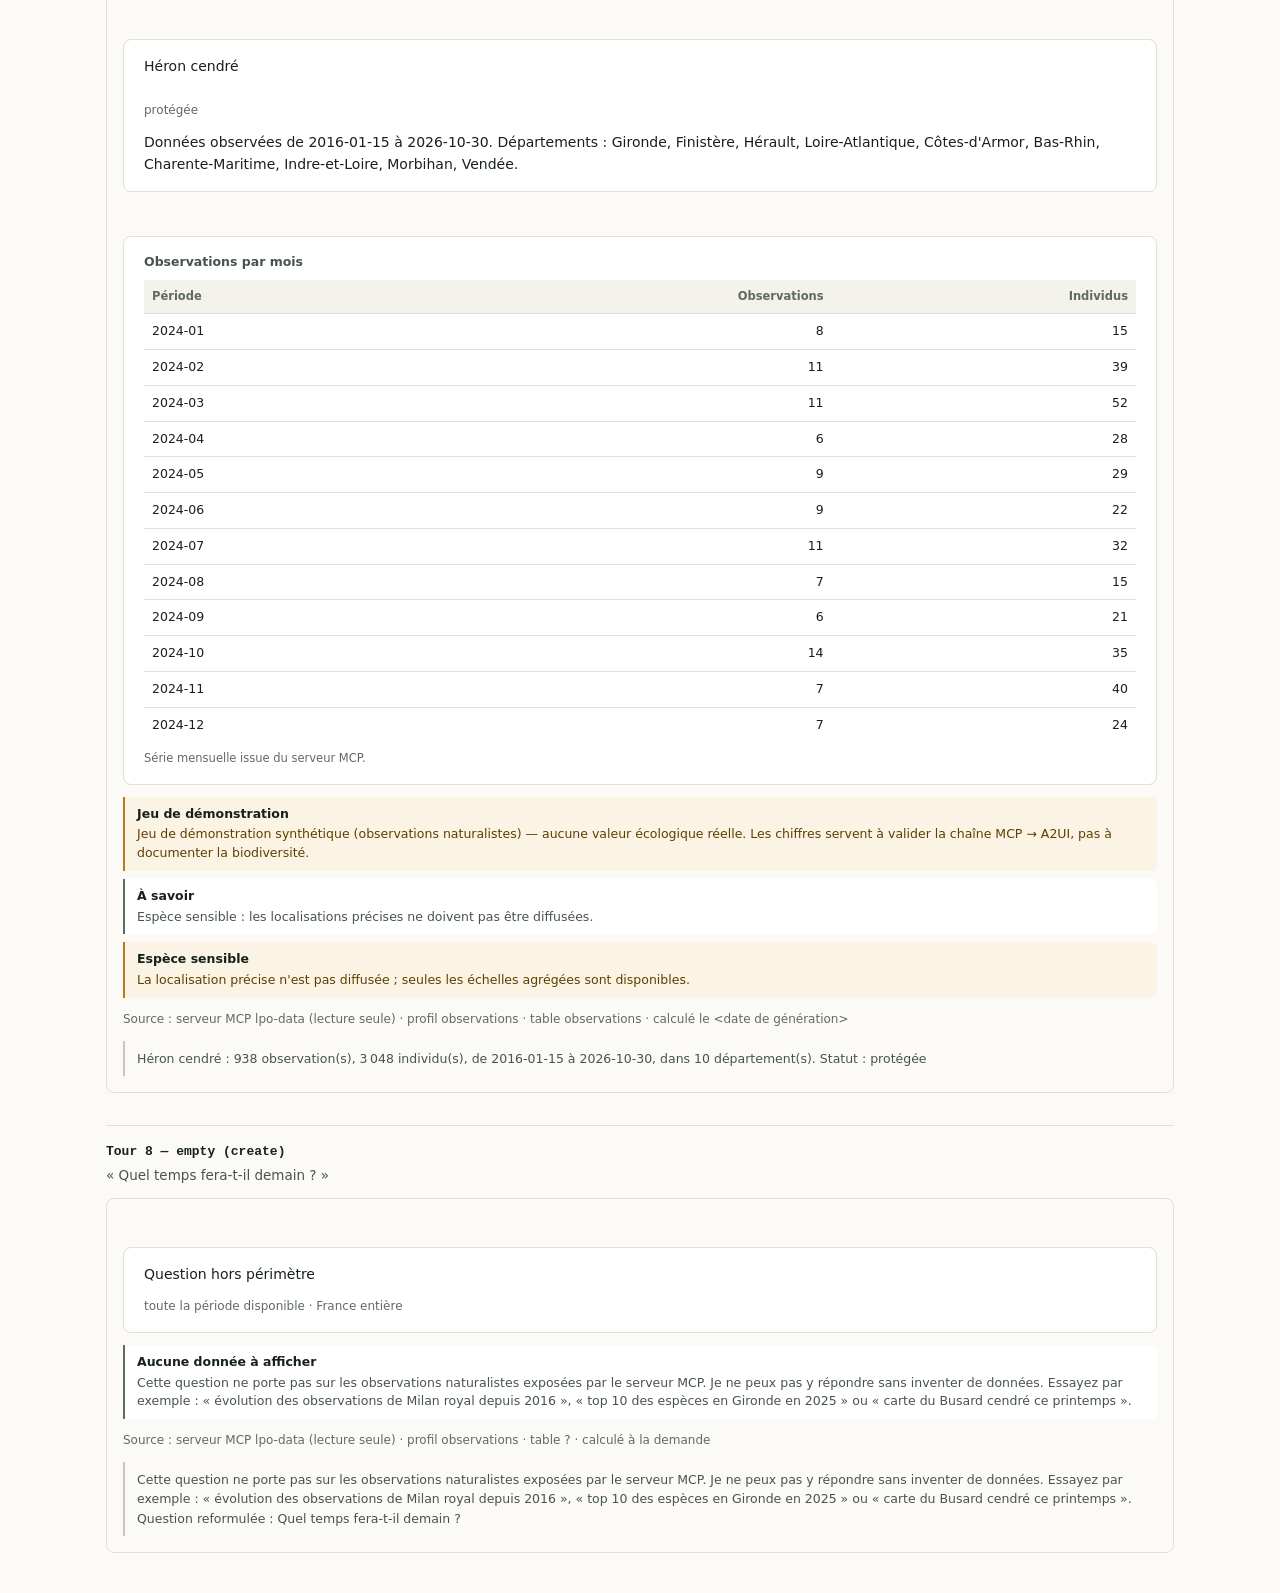
==== commit b235517b: "fix(web): borne la coquille à la fenêtre et dessine les graphiques à la largeur mesurée Trois défaut" ====
--- a/lpo_a2ui/examples/rendered.html
+++ b/lpo_a2ui/examples/rendered.html
@@ -71,9 +71,14 @@
   height: 100%;
 }
 
+/* Coquille applicative : la page ne défile pas, seules la conversation et la
+ * réponse défilent. Sans hauteur bornée, une longue réponse étire la grille et
+ * pousse le composeur hors de l'écran. */
 body {
   margin: 0;
-  min-height: 100%;
+  height: 100%;
+  height: 100dvh;
+  overflow: hidden;
   display: flex;
   flex-direction: column;
   background: var(--paper);
@@ -214,10 +219,11 @@
 /* ── Mise en page ───────────────────────────────────────────────────────── */
 
 .layout {
-  flex: 1;
+  flex: 1 1 auto;
   min-height: 0;
   display: grid;
-  grid-template-columns: minmax(320px, 24vw) minmax(0, 1fr);
+  grid-template-columns: minmax(360px, 26vw) minmax(0, 1fr);
+  grid-template-rows: minmax(0, 1fr);
 }
 
 .chat {
@@ -622,6 +628,8 @@
   overflow-y: auto;
   padding: var(--space-5);
   scrollbar-width: thin;
+  display: flex;
+  flex-direction: column;
 }
 
 .surface-host {
@@ -629,6 +637,15 @@
   flex-direction: column;
   gap: var(--space-4);
   max-width: 1080px;
+}
+
+/* Avant la première réponse, l'écran d'accueil se centre dans l'espace
+ * disponible : une carte collée en haut d'un panneau vide se lit comme un
+ * chargement interrompu. Dès qu'une surface existe, l'accueil est retiré. */
+.surface-host:has(> .welcome) {
+  justify-content: center;
+  align-items: center;
+  min-height: 100%;
 }
 
 .welcome {
@@ -890,6 +907,7 @@
   display: flex;
   flex-direction: column;
   gap: var(--space-2);
+  width: 100%;
 }
 
 .chart-legend {
@@ -978,6 +996,8 @@
 
 .map-host {
   position: relative;
+  max-width: 820px;
+  margin-inline: auto;
   border-radius: var(--radius-sm);
   overflow: hidden;
   background: var(--surface-2);
@@ -1202,12 +1222,30 @@
     padding-inline: var(--space-4);
   }
 
-  .tagline {
+  /* Sur un téléphone, la conversation garde la place : la note d'explication
+   * disparaît et les exemples deviennent une bande horizontale. */
+  .tagline,
+  .hint {
     display: none;
   }
 
   .layout {
-    grid-template-rows: minmax(0, 42vh) minmax(0, 1fr);
+    grid-template-rows: minmax(0, 46vh) minmax(0, 1fr);
+  }
+
+  .examples-list {
+    flex-wrap: nowrap;
+    overflow-x: auto;
+    scrollbar-width: none;
+    padding-bottom: 2px;
+  }
+
+  .examples-list::-webkit-scrollbar {
+    display: none;
+  }
+
+  .examples button {
+    flex: 0 0 auto;
   }
 
   .surface-scroll {
@@ -1262,4 +1300,4 @@
    <h1>Exemple bout en bout — surfaces rendues</h1>
    <p class="meta">Messages produits par l'agent, rendus par <code>web/static/renderer.js</code>
    dans jsdom. Aucun HTML n'est fourni par le serveur.</p>
-   <div class="live" id="live"><div class="a2ui-surface" data-surface="lpo-exemple-bout-en-bout-6"><div class="a2ui-column" data-component-id="root" data-component="Column"><section class="a2ui-card" data-component-id="header" data-component="Card"><div class="a2ui-column" data-component-id="header_col" data-component="Column"><div class="a2ui-text " data-component-id="header_title" data-component="Text">Question hors périmètre</div><div class="a2ui-text is-caption" data-component-id="header_subtitle" data-component="Text">toute la période disponible · France entière</div></div></section><div class="a2ui-list is-vertical" data-component-id="notice_list" data-component="List"><div class="a2ui-notice is-info" role="status" data-component-id="notice_tpl" data-component="Notice"><strong class="notice-title">Aucune donnée à afficher</strong><span class="notice-message">Cette question ne porte pas sur les observations naturalistes exposées par le serveur MCP. Je ne peux pas y répondre sans inventer de données. Essayez par exemple : « évolution des observations de Milan royal depuis 2016 », « top 10 des espèces en Gironde en 2025 » ou « carte du Busard cendré ce printemps ».</span></div></div><div class="a2ui-text is-caption" data-component-id="footer" data-component="Text">Source : serveur MCP lpo-data (lecture seule) · profil observations · table ? · calculé à la demande</div></div></div></div><section><h2>Tour 1 — trend (create)</h2><p class="q">« Évolution des observations de Milan royal sur les 10 dernières années ? »</p><div class="frame"><div class="a2ui-surface-host"><div class="a2ui-surface" data-surface="lpo-exemple-bout-en-bout-1"><div class="a2ui-column" data-component-id="root" data-component="Column"><section class="a2ui-card" data-component-id="header" data-component="Card"><div class="a2ui-column" data-component-id="header_col" data-component="Column"><div class="a2ui-text " data-component-id="header_title" data-component="Text">Évolution des observations — Milan royal</div><div class="a2ui-text is-caption" data-component-id="header_subtitle" data-component="Text">2017–2026 · France entière</div></div></section><div class="a2ui-list is-horizontal" data-component-id="kpis" data-component="List"><div class="a2ui-kpi is-neutral" data-component-id="kpi_tpl" data-component="KpiCard"><div class="kpi-label">Observations cumulées</div><div class="kpi-value">769</div><div class="kpi-hint">2017–2026</div></div><div class="a2ui-kpi is-neutral" data-component-id="kpi_tpl" data-component="KpiCard"><div class="kpi-label">Pic</div><div class="kpi-value">2026</div><div class="kpi-hint">94 observations</div></div><div class="a2ui-kpi is-positive" data-component-id="kpi_tpl" data-component="KpiCard"><div class="kpi-label">Évolution 2017 → 2026</div><div class="kpi-value">+29 %</div><div class="kpi-hint">73 → 94</div></div></div><section class="a2ui-card" data-component-id="main_card" data-component="Card"><figure class="a2ui-chart" data-component-id="chart" data-component="LineChart"><figcaption class="chart-title">Observations par année</figcaption><div class="chart-body"><svg viewBox="0 0 720 320" class="chart-svg" role="img" aria-label="Graphique linéaire : Milan royal"><line x1="64" x2="700" y1="206.5" y2="206.5" class="grid-line"></line><text x="56" y="210.5" class="axis-label" text-anchor="end">25</text><line x1="64" x2="700" y1="143" y2="143" class="grid-line"></line><text x="56" y="147" class="axis-label" text-anchor="end">50</text><line x1="64" x2="700" y1="79.5" y2="79.5" class="grid-line"></line><text x="56" y="83.5" class="axis-label" text-anchor="end">75</text><line x1="64" x2="700" y1="16" y2="16" class="grid-line"></line><text x="56" y="20" class="axis-label" text-anchor="end">100</text><line x1="64" x2="700" y1="270" y2="270" class="axis-line"></line><text x="56" y="274" class="axis-label" text-anchor="end">0</text><text x="74" y="288" class="axis-label" text-anchor="middle">2017</text><text x="142.44444444444446" y="288" class="axis-label" text-anchor="middle">2018</text><text x="210.88888888888889" y="288" class="axis-label" text-anchor="middle">2019</text><text x="279.33333333333337" y="288" class="axis-label" text-anchor="middle">2020</text><text x="347.77777777777777" y="288" class="axis-label" text-anchor="middle">2021</text><text x="416.22222222222223" y="288" class="axis-label" text-anchor="middle">2022</text><text x="484.6666666666667" y="288" class="axis-label" text-anchor="middle">2023</text><text x="553.1111111111111" y="288" class="axis-label" text-anchor="middle">2024</text><text x="621.5555555555555" y="288" class="axis-label" text-anchor="middle">2025</text><text x="690" y="288" class="axis-label" text-anchor="middle">2026</text><path d="M74,84.58000000000001 L142.44444444444446,51.56 L210.88888888888889,82.03999999999999 L279.33333333333337,140.46 L347.77777777777777,66.80000000000001 L416.22222222222223,99.82 L484.6666666666667,46.47999999999999 L553.1111111111111,74.41999999999999 L621.5555555555555,69.34 L690,31.24000000000001" fill="none" stroke="#1b5e3f" stroke-width="2" stroke-linejoin="round" stroke-linecap="round"></path><circle cx="74" cy="84.58000000000001" r="2.8" fill="#1b5e3f" stroke="#ffffff" stroke-width="1"><title>Milan royal · 2017 : 73</title></circle><circle cx="142.44444444444446" cy="51.56" r="2.8" fill="#1b5e3f" stroke="#ffffff" stroke-width="1"><title>Milan royal · 2018 : 86</title></circle><circle cx="210.88888888888889" cy="82.03999999999999" r="2.8" fill="#1b5e3f" stroke="#ffffff" stroke-width="1"><title>Milan royal · 2019 : 74</title></circle><circle cx="279.33333333333337" cy="140.46" r="2.8" fill="#1b5e3f" stroke="#ffffff" stroke-width="1"><title>Milan royal · 2020 : 51</title></circle><circle cx="347.77777777777777" cy="66.80000000000001" r="2.8" fill="#1b5e3f" stroke="#ffffff" stroke-width="1"><title>Milan royal · 2021 : 80</title></circle><circle cx="416.22222222222223" cy="99.82" r="2.8" fill="#1b5e3f" stroke="#ffffff" stroke-width="1"><title>Milan royal · 2022 : 67</title></circle><circle cx="484.6666666666667" cy="46.47999999999999" r="2.8" fill="#1b5e3f" stroke="#ffffff" stroke-width="1"><title>Milan royal · 2023 : 88</title></circle><circle cx="553.1111111111111" cy="74.41999999999999" r="2.8" fill="#1b5e3f" stroke="#ffffff" stroke-width="1"><title>Milan royal · 2024 : 77</title></circle><circle cx="621.5555555555555" cy="69.34" r="2.8" fill="#1b5e3f" stroke="#ffffff" stroke-width="1"><title>Milan royal · 2025 : 79</title></circle><circle cx="690" cy="31.24000000000001" r="2.8" fill="#1b5e3f" stroke="#ffffff" stroke-width="1"><title>Milan royal · 2026 : 94</title></circle><text x="16" y="143" class="axis-title" transform="rotate(-90 16 143)" text-anchor="middle">Observations</text><text x="382" y="310" class="axis-title" text-anchor="middle">Année</text></svg></div></figure></section><section class="a2ui-card" data-component-id="table_card" data-component="Card"><figure class="a2ui-table" data-component-id="table" data-component="DataTable"><figcaption class="chart-title">Détail par période</figcaption><table class="data-table"><thead><tr><th scope="col">Période</th><th scope="col" class="is-num">Observations</th><th scope="col" class="is-num">Variation</th></tr></thead><tbody><tr><td>2017</td><td class="is-num">73</td><td class="is-num">—</td></tr><tr><td>2018</td><td class="is-num">86</td><td class="is-num">17,8 %</td></tr><tr><td>2019</td><td class="is-num">74</td><td class="is-num">-14,0 %</td></tr><tr><td>2020</td><td class="is-num">51</td><td class="is-num">-31,1 %</td></tr><tr><td>2021</td><td class="is-num">80</td><td class="is-num">56,9 %</td></tr><tr><td>2022</td><td class="is-num">67</td><td class="is-num">-16,3 %</td></tr><tr><td>2023</td><td class="is-num">88</td><td class="is-num">31,3 %</td></tr><tr><td>2024</td><td class="is-num">77</td><td class="is-num">-12,5 %</td></tr><tr><td>2025</td><td class="is-num">79</td><td class="is-num">2,6 %</td></tr><tr><td>2026</td><td class="is-num">94</td><td class="is-num">19,0 %</td></tr></tbody></table><figcaption class="table-caption">Observations et variation par rapport à la période précédente.</figcaption></figure></section><div class="a2ui-list is-vertical" data-component-id="notice_list" data-component="List"><div class="a2ui-notice is-warning" role="status" data-component-id="notice_tpl" data-component="Notice"><strong class="notice-title">Jeu de démonstration</strong><span class="notice-message">Jeu de démonstration synthétique (observations naturalistes) — aucune valeur écologique réelle. Les chiffres servent à valider la chaîne MCP → A2UI, pas à documenter la biodiversité.</span></div></div><section class="a2ui-card" data-component-id="filters_card" data-component="Card"><div class="a2ui-column" data-component-id="filters_col" data-component="Column"><div class="a2ui-text is-caption" data-component-id="filters_title" data-component="Text">Affiner</div><div class="a2ui-row" data-component-id="filters_row" data-component="Row"><label class="a2ui-select" data-component-id="filter_species" data-component="SelectField"><span>Espèce</span><select><option value="">Toutes les espèces</option><option value="Busard cendré">Busard cendré</option><option value="Buse variable">Buse variable</option><option value="Chevreuil européen">Chevreuil européen</option><option value="Chouette effraie">Chouette effraie</option><option value="Cigogne blanche">Cigogne blanche</option><option value="Crapaud commun">Crapaud commun</option><option value="Faucon crécerelle">Faucon crécerelle</option><option value="Héron cendré">Héron cendré</option><option value="Lièvre d'Europe">Lièvre d'Europe</option><option value="Martin-pêcheur d'Europe">Martin-pêcheur d'Europe</option><option value="Milan royal">Milan royal</option><option value="Renard roux">Renard roux</option><option value="Sanglier">Sanglier</option><option value="Triton palmé">Triton palmé</option></select></label><label class="a2ui-select" data-component-id="filter_period" data-component="SelectField"><span>Période</span><select><option value="10y">10 dernières années</option><option value="12m">12 derniers mois</option><option value="this_year">Cette année</option><option value="last_year">Année dernière</option><option value="spring">Ce printemps</option><option value="all">Toute la période</option></select></label><label class="a2ui-select" data-component-id="filter_area" data-component="SelectField"><span>Zone</span><select><option value="">Toute la France</option><option value="Bas-Rhin">Bas-Rhin</option><option value="Bouches-du-Rhône">Bouches-du-Rhône</option><option value="Charente-Maritime">Charente-Maritime</option><option value="Côtes-d'Armor">Côtes-d'Armor</option><option value="Deux-Sèvres">Deux-Sèvres</option><option value="Finistère">Finistère</option><option value="Gironde">Gironde</option><option value="Hérault">Hérault</option><option value="Ille-et-Vilaine">Ille-et-Vilaine</option><option value="Indre-et-Loire">Indre-et-Loire</option><option value="Loire-Atlantique">Loire-Atlantique</option><option value="Loiret">Loiret</option><option value="Morbihan">Morbihan</option><option value="Vendée">Vendée</option></select></label></div></div></section><div class="a2ui-text is-caption" data-component-id="footer" data-component="Text">Source : serveur MCP lpo-data (lecture seule) · profil observations · table observations · calculé le &lt;date de génération&gt;</div></div></div></div><div class="fallback">Milan royal : 769 observations au total (2017–2026, France entière). Maximum en 2026 avec 94 observations. Évolution 2017 → 2026 : +29 %.</div></div></section><section><h2>Tour 2 — ranking (create)</h2><p class="q">« Top 10 des espèces observées dans le Finistère en 2025 ? »</p><div class="frame"><div class="a2ui-surface-host"><div class="a2ui-surface" data-surface="lpo-exemple-bout-en-bout-2"><div class="a2ui-column" data-component-id="root" data-component="Column"><section class="a2ui-card" data-component-id="header" data-component="Card"><div class="a2ui-column" data-component-id="header_col" data-component="Column"><div class="a2ui-text " data-component-id="header_title" data-component="Text">Top 10 des espèces — Finistère</div><div class="a2ui-text is-caption" data-component-id="header_subtitle" data-component="Text">année 2025 · Finistère</div></div></section><div class="a2ui-list is-horizontal" data-component-id="kpis" data-component="List"><div class="a2ui-kpi is-neutral" data-component-id="kpi_tpl" data-component="KpiCard"><div class="kpi-label">Observations (toutes espèces)</div><div class="kpi-value">94</div><div class="kpi-hint">année 2025</div></div><div class="a2ui-kpi is-neutral" data-component-id="kpi_tpl" data-component="KpiCard"><div class="kpi-label">Espèce en tête</div><div class="kpi-value">Milan royal</div><div class="kpi-hint">10 observations</div></div><div class="a2ui-kpi is-neutral" data-component-id="kpi_tpl" data-component="KpiCard"><div class="kpi-label">Espèces classées</div><div class="kpi-value">10</div><div class="kpi-hint">sur 10 renvoyées</div></div></div><section class="a2ui-card" data-component-id="main_card" data-component="Card"><figure class="a2ui-chart" data-component-id="chart" data-component="BarChart"><figcaption class="chart-title">Classement par observations</figcaption><div class="bar-list"><div class="bar-row" title="Milan royal : 10"><div class="bar-label">Milan royal</div><div class="bar-track"><div class="bar-fill" style="width: 100%;"></div></div><div class="bar-value">10</div><div class="bar-hint">10,6 %</div></div><div class="bar-row" title="Héron cendré : 10"><div class="bar-label">Héron cendré</div><div class="bar-track"><div class="bar-fill" style="width: 100%;"></div></div><div class="bar-value">10</div><div class="bar-hint">10,6 %</div></div><div class="bar-row" title="Faucon crécerelle : 10"><div class="bar-label">Faucon crécerelle</div><div class="bar-track"><div class="bar-fill" style="width: 100%;"></div></div><div class="bar-value">10</div><div class="bar-hint">10,6 %</div></div><div class="bar-row" title="Chevreuil européen : 10"><div class="bar-label">Chevreuil européen</div><div class="bar-track"><div class="bar-fill" style="width: 100%;"></div></div><div class="bar-value">10</div><div class="bar-hint">10,6 %</div></div><div class="bar-row" title="Sanglier : 9"><div class="bar-label">Sanglier</div><div class="bar-track"><div class="bar-fill" style="width: 90%;"></div></div><div class="bar-value">9</div><div class="bar-hint">9,6 %</div></div><div class="bar-row" title="Buse variable : 9"><div class="bar-label">Buse variable</div><div class="bar-track"><div class="bar-fill" style="width: 90%;"></div></div><div class="bar-value">9</div><div class="bar-hint">9,6 %</div></div><div class="bar-row" title="Crapaud commun : 7"><div class="bar-label">Crapaud commun</div><div class="bar-track"><div class="bar-fill" style="width: 70%;"></div></div><div class="bar-value">7</div><div class="bar-hint">7,4 %</div></div><div class="bar-row" title="Renard roux : 6"><div class="bar-label">Renard roux</div><div class="bar-track"><div class="bar-fill" style="width: 60%;"></div></div><div class="bar-value">6</div><div class="bar-hint">6,4 %</div></div><div class="bar-row" title="Busard cendré : 6"><div class="bar-label">Busard cendré</div><div class="bar-track"><div class="bar-fill" style="width: 60%;"></div></div><div class="bar-value">6</div><div class="bar-hint">6,4 %</div></div><div class="bar-row" title="Lièvre d'Europe : 5"><div class="bar-label">Lièvre d'Europe</div><div class="bar-track"><div class="bar-fill" style="width: 50%;"></div></div><div class="bar-value">5</div><div class="bar-hint">5,3 %</div></div></div></figure></section><section class="a2ui-card" data-component-id="table_card" data-component="Card"><figure class="a2ui-table" data-component-id="table" data-component="DataTable"><figcaption class="chart-title">Détail du classement</figcaption><table class="data-table"><thead><tr><th scope="col" class="is-num">#</th><th scope="col">Espèce</th><th scope="col" class="is-num">Observations</th><th scope="col" class="is-num">Part</th></tr></thead><tbody><tr><td class="is-num">1</td><td>Milan royal</td><td class="is-num">10</td><td class="is-num">10,6 %</td></tr><tr><td class="is-num">2</td><td>Héron cendré</td><td class="is-num">10</td><td class="is-num">10,6 %</td></tr><tr><td class="is-num">3</td><td>Faucon crécerelle</td><td class="is-num">10</td><td class="is-num">10,6 %</td></tr><tr><td class="is-num">4</td><td>Chevreuil européen</td><td class="is-num">10</td><td class="is-num">10,6 %</td></tr><tr><td class="is-num">5</td><td>Sanglier</td><td class="is-num">9</td><td class="is-num">9,6 %</td></tr><tr><td class="is-num">6</td><td>Buse variable</td><td class="is-num">9</td><td class="is-num">9,6 %</td></tr><tr><td class="is-num">7</td><td>Crapaud commun</td><td class="is-num">7</td><td class="is-num">7,4 %</td></tr><tr><td class="is-num">8</td><td>Renard roux</td><td class="is-num">6</td><td class="is-num">6,4 %</td></tr><tr><td class="is-num">9</td><td>Busard cendré</td><td class="is-num">6</td><td class="is-num">6,4 %</td></tr><tr><td class="is-num">10</td><td>Lièvre d'Europe</td><td class="is-num">5</td><td class="is-num">5,3 %</td></tr></tbody></table><figcaption class="table-caption">Part calculée sur le total du périmètre filtré.</figcaption></figure></section><div class="a2ui-list is-vertical" data-component-id="notice_list" data-component="List"><div class="a2ui-notice is-warning" role="status" data-component-id="notice_tpl" data-component="Notice"><strong class="notice-title">Jeu de démonstration</strong><span class="notice-message">Jeu de démonstration synthétique (observations naturalistes) — aucune valeur écologique réelle. Les chiffres servent à valider la chaîne MCP → A2UI, pas à documenter la biodiversité.</span></div><div class="a2ui-notice is-warning" role="status" data-component-id="notice_tpl" data-component="Notice"><strong class="notice-title">Résultat tronqué</strong><span class="notice-message">Le serveur MCP a atteint sa limite de lignes : la vue montre un sous-ensemble. Affiner la période ou la zone pour voir l'ensemble.</span></div></div><section class="a2ui-card" data-component-id="filters_card" data-component="Card"><div class="a2ui-column" data-component-id="filters_col" data-component="Column"><div class="a2ui-text is-caption" data-component-id="filters_title" data-component="Text">Affiner</div><div class="a2ui-row" data-component-id="filters_row" data-component="Row"><label class="a2ui-select" data-component-id="filter_species" data-component="SelectField"><span>Espèce</span><select><option value="">Toutes les espèces</option><option value="Busard cendré">Busard cendré</option><option value="Buse variable">Buse variable</option><option value="Chevreuil européen">Chevreuil européen</option><option value="Chouette effraie">Chouette effraie</option><option value="Cigogne blanche">Cigogne blanche</option><option value="Crapaud commun">Crapaud commun</option><option value="Faucon crécerelle">Faucon crécerelle</option><option value="Héron cendré">Héron cendré</option><option value="Lièvre d'Europe">Lièvre d'Europe</option><option value="Martin-pêcheur d'Europe">Martin-pêcheur d'Europe</option><option value="Milan royal">Milan royal</option><option value="Renard roux">Renard roux</option><option value="Sanglier">Sanglier</option><option value="Triton palmé">Triton palmé</option></select></label><label class="a2ui-select" data-component-id="filter_period" data-component="SelectField"><span>Période</span><select><option value="10y">10 dernières années</option><option value="12m">12 derniers mois</option><option value="this_year">Cette année</option><option value="last_year">Année dernière</option><option value="spring">Ce printemps</option><option value="all">Toute la période</option></select></label><label class="a2ui-select" data-component-id="filter_area" data-component="SelectField"><span>Zone</span><select><option value="">Toute la France</option><option value="Bas-Rhin">Bas-Rhin</option><option value="Bouches-du-Rhône">Bouches-du-Rhône</option><option value="Charente-Maritime">Charente-Maritime</option><option value="Côtes-d'Armor">Côtes-d'Armor</option><option value="Deux-Sèvres">Deux-Sèvres</option><option value="Finistère">Finistère</option><option value="Gironde">Gironde</option><option value="Hérault">Hérault</option><option value="Ille-et-Vilaine">Ille-et-Vilaine</option><option value="Indre-et-Loire">Indre-et-Loire</option><option value="Loire-Atlantique">Loire-Atlantique</option><option value="Loiret">Loiret</option><option value="Morbihan">Morbihan</option><option value="Vendée">Vendée</option></select></label></div></div></section><div class="a2ui-text is-caption" data-component-id="footer" data-component="Text">Source : serveur MCP lpo-data (lecture seule) · profil observations · table observations · calculé le &lt;date de génération&gt;</div></div></div></div><div class="fallback">Sur la zone « Finistère » (année 2025), Milan royal arrive en tête avec 10 observations (10,6 % du total), devant Héron cendré, Faucon crécerelle. Total : 94 observations.</div></div></section><section><h2>Tour 3 — ranking (update)</h2><p class="q">Action A2UI : {"name":"set_filter","context":{"filter":"area","value":"Gironde"}}</p><div class="frame"><div class="a2ui-surface-host"><div class="a2ui-surface" data-surface="lpo-exemple-bout-en-bout-2"><div class="a2ui-column" data-component-id="root" data-component="Column"><section class="a2ui-card" data-component-id="header" data-component="Card"><div class="a2ui-column" data-component-id="header_col" data-component="Column"><div class="a2ui-text " data-component-id="header_title" data-component="Text">Top 10 des espèces — Finistère</div><div class="a2ui-text is-caption" data-component-id="header_subtitle" data-component="Text">année 2025 · Gironde</div></div></section><div class="a2ui-list is-horizontal" data-component-id="kpis" data-component="List"><div class="a2ui-kpi is-neutral" data-component-id="kpi_tpl" data-component="KpiCard"><div class="kpi-label">Observations (toutes espèces)</div><div class="kpi-value">108</div><div class="kpi-hint">année 2025</div></div><div class="a2ui-kpi is-neutral" data-component-id="kpi_tpl" data-component="KpiCard"><div class="kpi-label">Espèce en tête</div><div class="kpi-value">Buse variable</div><div class="kpi-hint">17 observations</div></div><div class="a2ui-kpi is-neutral" data-component-id="kpi_tpl" data-component="KpiCard"><div class="kpi-label">Espèces classées</div><div class="kpi-value">10</div><div class="kpi-hint">sur 10 renvoyées</div></div></div><section class="a2ui-card" data-component-id="main_card" data-component="Card"><figure class="a2ui-chart" data-component-id="chart" data-component="BarChart"><figcaption class="chart-title">Classement par observations</figcaption><div class="bar-list"><div class="bar-row" title="Buse variable : 17"><div class="bar-label">Buse variable</div><div class="bar-track"><div class="bar-fill" style="width: 100%;"></div></div><div class="bar-value">17</div><div class="bar-hint">15,7 %</div></div><div class="bar-row" title="Chevreuil européen : 12"><div class="bar-label">Chevreuil européen</div><div class="bar-track"><div class="bar-fill" style="width: 70.58823529411765%;"></div></div><div class="bar-value">12</div><div class="bar-hint">11,1 %</div></div><div class="bar-row" title="Renard roux : 11"><div class="bar-label">Renard roux</div><div class="bar-track"><div class="bar-fill" style="width: 64.70588235294117%;"></div></div><div class="bar-value">11</div><div class="bar-hint">10,2 %</div></div><div class="bar-row" title="Faucon crécerelle : 10"><div class="bar-label">Faucon crécerelle</div><div class="bar-track"><div class="bar-fill" style="width: 58.82352941176471%;"></div></div><div class="bar-value">10</div><div class="bar-hint">9,3 %</div></div><div class="bar-row" title="Milan royal : 8"><div class="bar-label">Milan royal</div><div class="bar-track"><div class="bar-fill" style="width: 47.05882352941176%;"></div></div><div class="bar-value">8</div><div class="bar-hint">7,4 %</div></div><div class="bar-row" title="Lièvre d'Europe : 8"><div class="bar-label">Lièvre d'Europe</div><div class="bar-track"><div class="bar-fill" style="width: 47.05882352941176%;"></div></div><div class="bar-value">8</div><div class="bar-hint">7,4 %</div></div><div class="bar-row" title="Héron cendré : 8"><div class="bar-label">Héron cendré</div><div class="bar-track"><div class="bar-fill" style="width: 47.05882352941176%;"></div></div><div class="bar-value">8</div><div class="bar-hint">7,4 %</div></div><div class="bar-row" title="Crapaud commun : 8"><div class="bar-label">Crapaud commun</div><div class="bar-track"><div class="bar-fill" style="width: 47.05882352941176%;"></div></div><div class="bar-value">8</div><div class="bar-hint">7,4 %</div></div><div class="bar-row" title="Sanglier : 6"><div class="bar-label">Sanglier</div><div class="bar-track"><div class="bar-fill" style="width: 35.294117647058826%;"></div></div><div class="bar-value">6</div><div class="bar-hint">5,6 %</div></div><div class="bar-row" title="Martin-pêcheur d'Europe : 5"><div class="bar-label">Martin-pêcheur d'Europe</div><div class="bar-track"><div class="bar-fill" style="width: 29.411764705882355%;"></div></div><div class="bar-value">5</div><div class="bar-hint">4,6 %</div></div></div></figure></section><section class="a2ui-card" data-component-id="table_card" data-component="Card"><figure class="a2ui-table" data-component-id="table" data-component="DataTable"><figcaption class="chart-title">Détail du classement</figcaption><table class="data-table"><thead><tr><th scope="col" class="is-num">#</th><th scope="col">Espèce</th><th scope="col" class="is-num">Observations</th><th scope="col" class="is-num">Part</th></tr></thead><tbody><tr><td class="is-num">1</td><td>Buse variable</td><td class="is-num">17</td><td class="is-num">15,7 %</td></tr><tr><td class="is-num">2</td><td>Chevreuil européen</td><td class="is-num">12</td><td class="is-num">11,1 %</td></tr><tr><td class="is-num">3</td><td>Renard roux</td><td class="is-num">11</td><td class="is-num">10,2 %</td></tr><tr><td class="is-num">4</td><td>Faucon crécerelle</td><td class="is-num">10</td><td class="is-num">9,3 %</td></tr><tr><td class="is-num">5</td><td>Milan royal</td><td class="is-num">8</td><td class="is-num">7,4 %</td></tr><tr><td class="is-num">6</td><td>Lièvre d'Europe</td><td class="is-num">8</td><td class="is-num">7,4 %</td></tr><tr><td class="is-num">7</td><td>Héron cendré</td><td class="is-num">8</td><td class="is-num">7,4 %</td></tr><tr><td class="is-num">8</td><td>Crapaud commun</td><td class="is-num">8</td><td class="is-num">7,4 %</td></tr><tr><td class="is-num">9</td><td>Sanglier</td><td class="is-num">6</td><td class="is-num">5,6 %</td></tr><tr><td class="is-num">10</td><td>Martin-pêcheur d'Europe</td><td class="is-num">5</td><td class="is-num">4,6 %</td></tr></tbody></table><figcaption class="table-caption">Part calculée sur le total du périmètre filtré.</figcaption></figure></section><div class="a2ui-list is-vertical" data-component-id="notice_list" data-component="List"><div class="a2ui-notice is-warning" role="status" data-component-id="notice_tpl" data-component="Notice"><strong class="notice-title">Jeu de démonstration</strong><span class="notice-message">Jeu de démonstration synthétique (observations naturalistes) — aucune valeur écologique réelle. Les chiffres servent à valider la chaîne MCP → A2UI, pas à documenter la biodiversité.</span></div><div class="a2ui-notice is-warning" role="status" data-component-id="notice_tpl" data-component="Notice"><strong class="notice-title">Résultat tronqué</strong><span class="notice-message">Le serveur MCP a atteint sa limite de lignes : la vue montre un sous-ensemble. Affiner la période ou la zone pour voir l'ensemble.</span></div></div><section class="a2ui-card" data-component-id="filters_card" data-component="Card"><div class="a2ui-column" data-component-id="filters_col" data-component="Column"><div class="a2ui-text is-caption" data-component-id="filters_title" data-component="Text">Affiner</div><div class="a2ui-row" data-component-id="filters_row" data-component="Row"><label class="a2ui-select" data-component-id="filter_species" data-component="SelectField"><span>Espèce</span><select><option value="">Toutes les espèces</option><option value="Busard cendré">Busard cendré</option><option value="Buse variable">Buse variable</option><option value="Chevreuil européen">Chevreuil européen</option><option value="Chouette effraie">Chouette effraie</option><option value="Cigogne blanche">Cigogne blanche</option><option value="Crapaud commun">Crapaud commun</option><option value="Faucon crécerelle">Faucon crécerelle</option><option value="Héron cendré">Héron cendré</option><option value="Lièvre d'Europe">Lièvre d'Europe</option><option value="Martin-pêcheur d'Europe">Martin-pêcheur d'Europe</option><option value="Milan royal">Milan royal</option><option value="Renard roux">Renard roux</option><option value="Sanglier">Sanglier</option><option value="Triton palmé">Triton palmé</option></select></label><label class="a2ui-select" data-component-id="filter_period" data-component="SelectField"><span>Période</span><select><option value="10y">10 dernières années</option><option value="12m">12 derniers mois</option><option value="this_year">Cette année</option><option value="last_year">Année dernière</option><option value="spring">Ce printemps</option><option value="all">Toute la période</option></select></label><label class="a2ui-select" data-component-id="filter_area" data-component="SelectField"><span>Zone</span><select><option value="">Toute la France</option><option value="Bas-Rhin">Bas-Rhin</option><option value="Bouches-du-Rhône">Bouches-du-Rhône</option><option value="Charente-Maritime">Charente-Maritime</option><option value="Côtes-d'Armor">Côtes-d'Armor</option><option value="Deux-Sèvres">Deux-Sèvres</option><option value="Finistère">Finistère</option><option value="Gironde">Gironde</option><option value="Hérault">Hérault</option><option value="Ille-et-Vilaine">Ille-et-Vilaine</option><option value="Indre-et-Loire">Indre-et-Loire</option><option value="Loire-Atlantique">Loire-Atlantique</option><option value="Loiret">Loiret</option><option value="Morbihan">Morbihan</option><option value="Vendée">Vendée</option></select></label></div></div></section><div class="a2ui-text is-caption" data-component-id="footer" data-component="Text">Source : serveur MCP lpo-data (lecture seule) · profil observations · table observations · calculé le &lt;date de génération&gt;</div></div></div></div><div class="fallback">Filtre appliqué (zone = Gironde). Sur la zone « Gironde » (année 2025), Buse variable arrive en tête avec 17 observations (15,7 % du total), devant Chevreuil européen, Renard roux. Total : 108 observations.</div></div></section><section><h2>Tour 4 — ranking (update)</h2><p class="q">Action A2UI : {"name":"set_filter","context":{"filter":"period","value":"12m"}}</p><div class="frame"><div class="a2ui-surface-host"><div class="a2ui-surface" data-surface="lpo-exemple-bout-en-bout-2"><div class="a2ui-column" data-component-id="root" data-component="Column"><section class="a2ui-card" data-component-id="header" data-component="Card"><div class="a2ui-column" data-component-id="header_col" data-component="Column"><div class="a2ui-text " data-component-id="header_title" data-component="Text">Top 10 des espèces — Finistère</div><div class="a2ui-text is-caption" data-component-id="header_subtitle" data-component="Text">12 derniers mois · Gironde</div></div></section><div class="a2ui-list is-horizontal" data-component-id="kpis" data-component="List"><div class="a2ui-kpi is-neutral" data-component-id="kpi_tpl" data-component="KpiCard"><div class="kpi-label">Observations (toutes espèces)</div><div class="kpi-value">147</div><div class="kpi-hint">12 derniers mois</div></div><div class="a2ui-kpi is-neutral" data-component-id="kpi_tpl" data-component="KpiCard"><div class="kpi-label">Espèce en tête</div><div class="kpi-value">Buse variable</div><div class="kpi-hint">26 observations</div></div><div class="a2ui-kpi is-neutral" data-component-id="kpi_tpl" data-component="KpiCard"><div class="kpi-label">Espèces classées</div><div class="kpi-value">10</div><div class="kpi-hint">sur 10 renvoyées</div></div></div><section class="a2ui-card" data-component-id="main_card" data-component="Card"><figure class="a2ui-chart" data-component-id="chart" data-component="BarChart"><figcaption class="chart-title">Classement par observations</figcaption><div class="bar-list"><div class="bar-row" title="Buse variable : 26"><div class="bar-label">Buse variable</div><div class="bar-track"><div class="bar-fill" style="width: 100%;"></div></div><div class="bar-value">26</div><div class="bar-hint">17,7 %</div></div><div class="bar-row" title="Chevreuil européen : 21"><div class="bar-label">Chevreuil européen</div><div class="bar-track"><div class="bar-fill" style="width: 80.76923076923077%;"></div></div><div class="bar-value">21</div><div class="bar-hint">14,3 %</div></div><div class="bar-row" title="Renard roux : 17"><div class="bar-label">Renard roux</div><div class="bar-track"><div class="bar-fill" style="width: 65.38461538461539%;"></div></div><div class="bar-value">17</div><div class="bar-hint">11,6 %</div></div><div class="bar-row" title="Milan royal : 13"><div class="bar-label">Milan royal</div><div class="bar-track"><div class="bar-fill" style="width: 50%;"></div></div><div class="bar-value">13</div><div class="bar-hint">8,8 %</div></div><div class="bar-row" title="Sanglier : 9"><div class="bar-label">Sanglier</div><div class="bar-track"><div class="bar-fill" style="width: 34.61538461538461%;"></div></div><div class="bar-value">9</div><div class="bar-hint">6,1 %</div></div><div class="bar-row" title="Martin-pêcheur d'Europe : 9"><div class="bar-label">Martin-pêcheur d'Europe</div><div class="bar-track"><div class="bar-fill" style="width: 34.61538461538461%;"></div></div><div class="bar-value">9</div><div class="bar-hint">6,1 %</div></div><div class="bar-row" title="Héron cendré : 9"><div class="bar-label">Héron cendré</div><div class="bar-track"><div class="bar-fill" style="width: 34.61538461538461%;"></div></div><div class="bar-value">9</div><div class="bar-hint">6,1 %</div></div><div class="bar-row" title="Crapaud commun : 9"><div class="bar-label">Crapaud commun</div><div class="bar-track"><div class="bar-fill" style="width: 34.61538461538461%;"></div></div><div class="bar-value">9</div><div class="bar-hint">6,1 %</div></div><div class="bar-row" title="Lièvre d'Europe : 8"><div class="bar-label">Lièvre d'Europe</div><div class="bar-track"><div class="bar-fill" style="width: 30.76923076923077%;"></div></div><div class="bar-value">8</div><div class="bar-hint">5,4 %</div></div><div class="bar-row" title="Faucon crécerelle : 7"><div class="bar-label">Faucon crécerelle</div><div class="bar-track"><div class="bar-fill" style="width: 26.923076923076923%;"></div></div><div class="bar-value">7</div><div class="bar-hint">4,8 %</div></div></div></figure></section><section class="a2ui-card" data-component-id="table_card" data-component="Card"><figure class="a2ui-table" data-component-id="table" data-component="DataTable"><figcaption class="chart-title">Détail du classement</figcaption><table class="data-table"><thead><tr><th scope="col" class="is-num">#</th><th scope="col">Espèce</th><th scope="col" class="is-num">Observations</th><th scope="col" class="is-num">Part</th></tr></thead><tbody><tr><td class="is-num">1</td><td>Buse variable</td><td class="is-num">26</td><td class="is-num">17,7 %</td></tr><tr><td class="is-num">2</td><td>Chevreuil européen</td><td class="is-num">21</td><td class="is-num">14,3 %</td></tr><tr><td class="is-num">3</td><td>Renard roux</td><td class="is-num">17</td><td class="is-num">11,6 %</td></tr><tr><td class="is-num">4</td><td>Milan royal</td><td class="is-num">13</td><td class="is-num">8,8 %</td></tr><tr><td class="is-num">5</td><td>Sanglier</td><td class="is-num">9</td><td class="is-num">6,1 %</td></tr><tr><td class="is-num">6</td><td>Martin-pêcheur d'Europe</td><td class="is-num">9</td><td class="is-num">6,1 %</td></tr><tr><td class="is-num">7</td><td>Héron cendré</td><td class="is-num">9</td><td class="is-num">6,1 %</td></tr><tr><td class="is-num">8</td><td>Crapaud commun</td><td class="is-num">9</td><td class="is-num">6,1 %</td></tr><tr><td class="is-num">9</td><td>Lièvre d'Europe</td><td class="is-num">8</td><td class="is-num">5,4 %</td></tr><tr><td class="is-num">10</td><td>Faucon crécerelle</td><td class="is-num">7</td><td class="is-num">4,8 %</td></tr></tbody></table><figcaption class="table-caption">Part calculée sur le total du périmètre filtré.</figcaption></figure></section><div class="a2ui-list is-vertical" data-component-id="notice_list" data-component="List"><div class="a2ui-notice is-warning" role="status" data-component-id="notice_tpl" data-component="Notice"><strong class="notice-title">Jeu de démonstration</strong><span class="notice-message">Jeu de démonstration synthétique (observations naturalistes) — aucune valeur écologique réelle. Les chiffres servent à valider la chaîne MCP → A2UI, pas à documenter la biodiversité.</span></div><div class="a2ui-notice is-warning" role="status" data-component-id="notice_tpl" data-component="Notice"><strong class="notice-title">Résultat tronqué</strong><span class="notice-message">Le serveur MCP a atteint sa limite de lignes : la vue montre un sous-ensemble. Affiner la période ou la zone pour voir l'ensemble.</span></div></div><section class="a2ui-card" data-component-id="filters_card" data-component="Card"><div class="a2ui-column" data-component-id="filters_col" data-component="Column"><div class="a2ui-text is-caption" data-component-id="filters_title" data-component="Text">Affiner</div><div class="a2ui-row" data-component-id="filters_row" data-component="Row"><label class="a2ui-select" data-component-id="filter_species" data-component="SelectField"><span>Espèce</span><select><option value="">Toutes les espèces</option><option value="Busard cendré">Busard cendré</option><option value="Buse variable">Buse variable</option><option value="Chevreuil européen">Chevreuil européen</option><option value="Chouette effraie">Chouette effraie</option><option value="Cigogne blanche">Cigogne blanche</option><option value="Crapaud commun">Crapaud commun</option><option value="Faucon crécerelle">Faucon crécerelle</option><option value="Héron cendré">Héron cendré</option><option value="Lièvre d'Europe">Lièvre d'Europe</option><option value="Martin-pêcheur d'Europe">Martin-pêcheur d'Europe</option><option value="Milan royal">Milan royal</option><option value="Renard roux">Renard roux</option><option value="Sanglier">Sanglier</option><option value="Triton palmé">Triton palmé</option></select></label><label class="a2ui-select" data-component-id="filter_period" data-component="SelectField"><span>Période</span><select><option value="10y">10 dernières années</option><option value="12m">12 derniers mois</option><option value="this_year">Cette année</option><option value="last_year">Année dernière</option><option value="spring">Ce printemps</option><option value="all">Toute la période</option></select></label><label class="a2ui-select" data-component-id="filter_area" data-component="SelectField"><span>Zone</span><select><option value="">Toute la France</option><option value="Bas-Rhin">Bas-Rhin</option><option value="Bouches-du-Rhône">Bouches-du-Rhône</option><option value="Charente-Maritime">Charente-Maritime</option><option value="Côtes-d'Armor">Côtes-d'Armor</option><option value="Deux-Sèvres">Deux-Sèvres</option><option value="Finistère">Finistère</option><option value="Gironde">Gironde</option><option value="Hérault">Hérault</option><option value="Ille-et-Vilaine">Ille-et-Vilaine</option><option value="Indre-et-Loire">Indre-et-Loire</option><option value="Loire-Atlantique">Loire-Atlantique</option><option value="Loiret">Loiret</option><option value="Morbihan">Morbihan</option><option value="Vendée">Vendée</option></select></label></div></div></section><div class="a2ui-text is-caption" data-component-id="footer" data-component="Text">Source : serveur MCP lpo-data (lecture seule) · profil observations · table observations · calculé le &lt;date de génération&gt;</div></div></div></div><div class="fallback">Filtre appliqué (période = 12 derniers mois). Sur la zone « Gironde » (12 derniers mois), Buse variable arrive en tête avec 26 observations (17,7 % du total), devant Chevreuil européen, Renard roux. Total : 147 observations.</div></div></section><section><h2>Tour 5 — map (create)</h2><p class="q">« Carte des observations de Busard cendré ce printemps ? »</p><div class="frame"><div class="a2ui-surface-host"><div class="a2ui-surface" data-surface="lpo-exemple-bout-en-bout-3"><div class="a2ui-column" data-component-id="root" data-component="Column"><section class="a2ui-card" data-component-id="header" data-component="Card"><div class="a2ui-column" data-component-id="header_col" data-component="Column"><div class="a2ui-text " data-component-id="header_title" data-component="Text">Carte des observations — Busard cendré</div><div class="a2ui-text is-caption" data-component-id="header_subtitle" data-component="Text">printemps 2026 · France entière</div></div></section><div class="a2ui-list is-horizontal" data-component-id="kpis" data-component="List"><div class="a2ui-kpi is-neutral" data-component-id="kpi_tpl" data-component="KpiCard"><div class="kpi-label">Mailles occupées</div><div class="kpi-value">16</div><div class="kpi-hint">printemps 2026</div></div><div class="a2ui-kpi is-neutral" data-component-id="kpi_tpl" data-component="KpiCard"><div class="kpi-label">Observations cartographiées</div><div class="kpi-value">16</div><div class="kpi-hint">cumul des mailles</div></div><div class="a2ui-kpi is-warning" data-component-id="kpi_tpl" data-component="KpiCard"><div class="kpi-label">Mailles sensibles</div><div class="kpi-value">16</div><div class="kpi-hint">espèces protégées ou sensibles</div></div></div><section class="a2ui-card" data-component-id="main_card" data-component="Card"><figure class="a2ui-chart a2ui-map" data-component-id="chart" data-component="MapChart"><figcaption class="chart-title">Densité d'observations par maille</figcaption><div class="map-host"><svg viewBox="0 0 720 460" class="map-svg" role="img" aria-label="Carte de 16 mailles d'observation"><rect x="0" y="0" width="720" height="460" class="map-bg"></rect><path d="M482.2,233.2 L482.7,231.4 L483.6,230.5 L483.6,229.5 L484.6,229.1 L484.6,227.7 L485.5,226.4 L485.5,225.0 L487.4,223.2 L487.4,221.3 L488.8,220.0 L488.8,219.1 L489.8,218.2 L492.6,218.2 L494.1,219.1 L495.5,219.5 L497.8,219.1 L499.3,218.2 L500.7,218.2 L502.1,218.2 L503.1,220.0 L504.9,220.9 L507.3,220.9 L507.8,221.8 L506.8,222.7 L508.7,223.2 L510.6,224.1 L510.2,225.4 L511.6,225.9 L513.0,225.9 L513.5,226.8 L514.9,226.8 L515.4,227.3 L514.4,229.1 L514.9,229.1 L517.3,229.5 L518.2,229.1 L519.6,228.2 L521.1,227.7 L522.0,226.4 L523.4,225.9 L524.8,227.3 L526.3,227.3 L526.7,228.6 L527.2,229.5 L529.1,229.1 L532.9,229.5 L534.3,229.1 L534.8,228.2 L535.7,228.6 L536.2,227.3 L537.2,227.3 L539.1,225.0 L541.4,223.6 L542.8,222.3 L544.7,222.7 L548.1,224.5 L545.7,227.3 L545.7,228.2 L544.7,228.2 L545.7,230.0 L544.7,230.5 L544.3,230.0 L541.4,230.5 L540.0,231.4 L539.1,231.4 L538.1,232.3 L539.5,232.7 L538.1,235.5 L536.2,235.5 L534.8,235.9 L534.3,237.7 L533.4,237.3 L531.9,236.4 L531.0,237.7 L531.0,239.6 L531.0,240.5 L531.0,241.8 L531.9,242.8 L531.9,244.1 L531.9,245.5 L530.5,247.8 L530.1,250.0 L529.6,252.3 L529.6,253.2 L528.6,254.6 L525.8,254.6 L526.3,256.0 L525.3,256.4 L525.3,257.3 L523.9,257.8 L522.0,259.1 L521.1,257.3 L520.6,256.4 L518.7,256.0 L520.1,255.5 L518.7,254.6 L517.7,254.1 L517.3,253.7 L515.4,252.8 L514.4,251.4 L512.5,250.0 L513.0,249.1 L512.1,248.2 L509.2,246.9 L508.3,247.8 L506.8,248.2 L506.4,250.0 L505.4,251.0 L503.1,251.9 L501.6,251.9 L501.2,251.0 L500.2,250.5 L497.4,250.0 L494.5,250.0 L493.1,250.0 L490.7,250.0 L488.8,250.0 L488.8,248.2 L487.9,247.8 L488.4,247.3 L486.9,246.9 L486.9,245.9 L485.5,245.5 L483.6,245.9 L483.6,245.0 L482.7,245.0 L481.7,244.1 L480.3,244.1 L479.8,243.7 L480.8,242.8 L480.8,240.0 L480.3,239.6 L481.3,238.2 L480.8,237.3 L483.2,235.0 L483.2,234.1 L482.2,233.2Z" class="map-dept" fill-rule="evenodd"><title>Ain</title></path><path d="M447.6,86.1 L447.2,86.5 L447.2,88.4 L445.7,88.4 L444.8,87.4 L443.4,87.4 L441.9,86.1 L440.5,87.0 L438.6,86.1 L437.7,86.5 L438.6,87.4 L438.2,88.4 L436.7,88.4 L434.8,88.4 L432.9,89.3 L431.1,89.7 L428.2,90.6 L429.2,91.5 L429.2,92.9 L429.6,93.8 L429.2,95.2 L431.1,95.2 L431.1,96.6 L432.5,97.0 L433.4,96.6 L433.4,97.5 L431.1,98.4 L430.1,97.9 L428.7,97.9 L427.3,97.9 L426.8,98.4 L426.8,99.3 L428.2,101.1 L425.8,102.0 L425.8,103.4 L428.7,102.9 L429.2,102.9 L430.1,103.8 L429.6,104.3 L428.2,104.8 L427.3,106.1 L425.8,106.6 L426.3,107.0 L424.9,107.5 L424.9,108.4 L423.0,108.9 L422.1,109.8 L421.1,111.6 L419.7,112.0 L419.2,111.1 L416.8,111.1 L415.9,110.7 L415.9,109.8 L415.4,108.4 L413.5,108.9 L412.6,108.4 L412.1,107.0 L410.7,107.5 L409.7,106.1 L408.8,105.2 L405.9,103.8 L406.4,102.0 L405.0,101.1 L405.9,100.2 L404.5,99.7 L402.6,99.7 L401.2,99.3 L402.2,98.8 L402.2,98.4 L404.5,97.9 L403.6,97.5 L403.6,96.1 L402.6,95.6 L400.7,95.6 L400.3,95.2 L397.9,95.2 L397.9,96.1 L396.5,96.1 L396.5,95.2 L396.0,94.3 L397.9,93.8 L398.8,94.7 L399.8,94.3 L399.3,92.9 L399.8,91.5 L396.9,91.1 L396.0,90.2 L397.9,89.3 L399.8,89.7 L401.2,88.8 L401.7,87.9 L402.2,87.4 L402.6,84.7 L404.1,85.2 L405.5,84.7 L405.5,84.3 L403.1,83.3 L403.6,82.4 L402.6,81.1 L403.6,81.1 L404.1,80.2 L404.1,78.8 L404.5,78.3 L403.6,77.4 L402.2,76.5 L403.1,76.1 L402.6,74.7 L403.6,74.7 L403.6,72.4 L402.2,70.1 L400.7,69.2 L402.2,68.8 L401.7,67.4 L400.7,67.0 L402.2,66.5 L401.7,65.1 L403.6,64.7 L403.6,63.3 L405.0,61.9 L406.4,59.7 L405.5,59.2 L405.9,58.8 L407.4,58.3 L408.8,57.8 L411.2,58.3 L414.0,58.3 L414.5,57.4 L416.8,57.8 L418.3,58.3 L421.1,58.3 L422.1,57.4 L423.0,57.4 L423.5,56.9 L424.9,56.9 L426.3,57.4 L426.8,57.8 L429.2,57.4 L429.6,56.9 L432.0,56.0 L433.4,56.9 L435.8,56.9 L436.7,57.4 L437.7,56.9 L439.6,57.8 L440.5,58.3 L444.8,57.4 L444.8,57.8 L444.3,59.2 L445.7,59.7 L448.1,59.7 L449.5,60.6 L451.9,60.1 L453.3,60.1 L454.7,60.6 L454.7,61.0 L456.2,61.0 L455.7,63.3 L457.6,63.8 L457.1,65.6 L455.7,67.0 L455.2,67.9 L456.2,68.8 L455.2,69.2 L456.6,69.7 L457.1,70.6 L456.2,71.0 L455.7,71.5 L454.3,72.0 L453.8,72.9 L451.9,73.3 L451.4,73.8 L450.9,75.1 L450.0,76.1 L448.1,75.6 L447.2,76.1 L446.7,77.0 L449.1,78.8 L448.1,79.7 L449.1,80.2 L449.1,80.6 L447.2,81.5 L447.2,83.3 L448.1,84.3 L447.2,84.7 L447.6,86.1Z" class="map-dept" fill-rule="evenodd"><title>Aisne</title></path><path d="M399.3,205.4 L400.3,206.8 L401.7,207.7 L404.1,208.1 L405.5,210.0 L407.4,210.4 L408.3,210.4 L410.7,208.6 L412.1,208.6 L412.6,210.0 L414.5,210.4 L415.4,210.0 L416.4,209.0 L418.3,209.0 L418.3,210.0 L419.2,210.4 L419.2,211.3 L419.7,211.8 L421.1,211.3 L422.5,210.0 L423.9,210.4 L424.4,210.0 L423.9,208.6 L425.4,209.0 L426.3,208.6 L425.4,207.2 L427.7,207.2 L428.2,209.0 L428.7,209.5 L429.6,210.9 L431.1,211.3 L431.5,212.7 L431.5,213.6 L432.5,214.1 L432.9,215.4 L432.5,216.3 L432.9,216.8 L434.4,216.8 L435.8,217.7 L437.2,217.2 L437.7,217.7 L438.6,218.2 L438.6,219.1 L440.1,219.5 L441.5,218.6 L443.4,219.1 L445.3,220.0 L444.8,221.3 L445.3,221.8 L444.3,223.2 L444.8,224.5 L444.8,226.8 L442.9,226.8 L442.9,227.7 L441.0,227.7 L440.5,228.6 L439.6,228.6 L439.1,229.5 L435.8,230.0 L435.8,230.5 L434.4,230.5 L435.3,231.8 L435.3,233.2 L436.3,234.1 L435.3,234.6 L435.8,236.4 L436.7,237.3 L436.3,238.7 L436.3,239.1 L437.2,241.4 L436.7,241.8 L434.8,242.8 L432.9,242.8 L431.5,242.8 L430.6,243.7 L430.6,244.6 L430.1,243.2 L428.2,243.2 L426.3,240.5 L423.5,240.5 L423.0,240.5 L420.6,240.9 L420.2,240.5 L419.2,238.7 L418.3,238.7 L417.8,238.2 L415.9,238.7 L415.4,239.1 L413.5,239.1 L411.2,238.2 L408.8,238.7 L407.8,238.2 L406.4,238.2 L405.9,238.2 L404.1,238.2 L402.6,237.3 L402.2,236.4 L400.3,236.8 L398.8,236.8 L397.4,235.9 L396.5,235.9 L395.1,233.6 L393.6,233.2 L394.1,232.7 L393.6,231.8 L395.1,231.4 L395.1,230.5 L392.7,230.0 L390.3,230.0 L389.4,230.9 L389.4,231.4 L388.9,232.3 L387.9,232.3 L385.1,231.4 L384.6,231.8 L385.1,232.3 L384.6,233.2 L382.7,233.6 L382.7,234.1 L381.8,235.5 L380.8,235.9 L377.5,235.0 L377.1,233.6 L375.6,232.7 L375.2,230.5 L373.7,230.0 L373.3,229.1 L373.3,228.6 L371.4,228.2 L370.4,228.6 L370.4,227.3 L369.0,226.4 L368.1,227.3 L367.1,226.4 L365.7,226.4 L364.7,225.4 L365.7,224.5 L363.8,223.6 L363.8,222.3 L364.3,220.9 L365.2,219.5 L367.1,218.2 L368.1,217.7 L371.8,217.7 L373.3,217.2 L374.2,217.7 L375.6,217.2 L376.1,217.7 L379.4,216.3 L378.9,214.5 L378.0,214.1 L378.9,212.2 L377.5,211.3 L378.9,211.3 L379.9,211.3 L381.3,210.0 L383.7,208.1 L384.2,207.7 L385.6,207.7 L386.5,208.6 L387.9,208.1 L389.8,207.7 L393.6,205.9 L393.6,205.4 L396.0,205.0 L399.3,205.4Z" class="map-dept" fill-rule="evenodd"><title>Allier</title></path><path d="M524.8,323.8 L525.3,323.8 L526.3,323.4 L528.6,322.9 L529.6,322.9 L530.5,322.9 L531.9,323.4 L535.7,323.8 L535.7,323.4 L534.3,322.9 L533.4,321.1 L531.9,320.6 L531.5,319.7 L532.9,318.8 L534.3,319.3 L534.3,320.2 L535.7,321.1 L535.7,320.2 L536.7,318.4 L535.3,317.9 L537.2,316.1 L537.6,314.3 L539.1,313.8 L540.9,313.3 L541.4,312.9 L543.3,312.0 L543.8,310.6 L545.7,310.6 L547.6,311.5 L547.6,312.4 L548.1,312.4 L550.9,315.2 L551.4,315.2 L552.3,313.8 L551.4,311.5 L552.3,311.1 L553.7,310.6 L555.2,311.5 L556.1,311.1 L556.6,309.7 L555.6,309.2 L557.1,308.8 L558.9,310.2 L559.4,311.1 L560.4,311.1 L561.8,311.5 L562.3,312.0 L565.1,312.0 L566.1,312.0 L569.8,312.0 L570.3,310.2 L571.7,309.7 L572.2,307.9 L573.2,307.9 L575.1,307.4 L576.5,305.6 L577.9,305.1 L580.3,304.7 L580.7,303.8 L581.7,303.8 L583.1,302.4 L585.0,302.9 L585.5,303.8 L585.0,304.2 L584.1,305.6 L584.1,306.5 L583.1,307.0 L581.7,307.4 L580.3,308.3 L581.2,309.7 L581.7,310.6 L583.1,311.1 L583.1,312.0 L584.5,312.4 L584.5,312.9 L582.2,313.3 L582.6,315.6 L582.2,316.1 L580.7,317.0 L579.8,316.5 L578.4,317.4 L577.9,317.9 L577.4,319.3 L576.0,319.7 L576.0,320.6 L574.1,321.1 L574.1,322.9 L572.7,324.7 L573.6,326.1 L573.6,327.0 L575.1,327.9 L576.0,328.8 L575.5,330.7 L577.9,332.0 L579.8,332.9 L580.3,334.3 L581.7,334.8 L581.7,335.2 L583.1,335.7 L584.5,337.0 L581.7,337.5 L581.7,337.0 L579.3,336.1 L577.9,336.6 L576.9,337.9 L575.5,338.4 L573.2,338.4 L573.2,338.9 L572.2,339.3 L571.7,340.2 L573.2,340.7 L573.6,341.1 L570.3,341.6 L570.3,342.0 L569.4,341.1 L567.9,341.6 L566.5,342.5 L564.6,341.1 L562.7,342.0 L560.8,341.6 L559.4,342.0 L559.4,343.4 L558.0,344.8 L557.1,344.3 L555.6,343.9 L552.3,342.5 L551.8,341.6 L549.9,341.6 L549.0,342.5 L548.5,343.4 L546.6,344.3 L544.7,344.3 L543.8,345.7 L541.9,346.6 L541.9,347.0 L540.9,347.5 L540.5,346.6 L539.5,346.1 L539.5,345.7 L538.1,345.2 L537.2,344.8 L537.2,343.9 L535.3,343.9 L535.3,344.8 L532.9,345.2 L531.9,343.9 L529.6,343.4 L528.6,344.8 L528.2,344.3 L526.7,343.4 L526.3,342.5 L524.8,342.0 L524.4,341.1 L523.4,340.2 L522.5,340.2 L519.6,340.2 L518.2,340.7 L518.7,339.3 L519.6,338.9 L521.5,336.1 L520.1,335.7 L519.2,335.2 L518.2,335.2 L516.8,334.8 L516.8,334.3 L517.3,332.9 L518.2,331.1 L518.2,329.3 L516.3,329.7 L516.3,327.0 L518.2,326.6 L518.7,325.6 L520.1,325.2 L519.2,324.7 L520.1,323.8 L521.5,323.8 L522.9,324.7 L522.5,325.6 L524.8,325.6 L524.8,325.2 L523.4,324.7 L523.4,323.8 L524.8,323.8Z" class="map-dept" fill-rule="evenodd"><title>Alpes-de-Haute-Provence</title></path><path d="M552.3,281.0 L554.2,281.9 L555.6,281.5 L557.1,282.4 L557.5,283.3 L557.1,283.7 L558.5,284.2 L560.8,284.2 L561.3,284.7 L563.2,284.2 L562.7,282.8 L564.2,281.9 L565.1,282.4 L566.5,282.4 L567.5,281.5 L569.4,281.5 L569.8,281.9 L569.8,282.4 L571.3,283.7 L571.3,284.7 L571.7,286.0 L574.6,286.0 L575.1,286.0 L575.5,286.9 L575.1,287.4 L576.0,288.3 L575.5,289.7 L575.5,291.0 L576.5,291.5 L578.4,292.4 L580.7,293.8 L583.1,293.8 L584.1,293.3 L585.9,293.8 L587.8,294.2 L588.3,295.6 L587.4,296.5 L588.3,297.9 L588.3,298.8 L589.3,299.7 L590.7,300.1 L591.2,301.5 L590.2,301.5 L588.3,301.0 L586.9,301.0 L585.5,302.0 L585.0,302.9 L583.1,302.4 L581.7,303.8 L580.7,303.8 L580.3,304.7 L577.9,305.1 L576.5,305.6 L575.1,307.4 L573.2,307.9 L572.2,307.9 L571.7,309.7 L570.3,310.2 L569.8,312.0 L566.1,312.0 L565.1,312.0 L562.3,312.0 L561.8,311.5 L560.4,311.1 L559.4,311.1 L558.9,310.2 L557.1,308.8 L555.6,309.2 L556.6,309.7 L556.1,311.1 L555.2,311.5 L553.7,310.6 L552.3,311.1 L551.4,311.5 L552.3,313.8 L551.4,315.2 L550.9,315.2 L548.1,312.4 L547.6,312.4 L547.6,311.5 L545.7,310.6 L543.8,310.6 L543.3,312.0 L541.4,312.9 L540.9,313.3 L539.1,313.8 L537.6,314.3 L537.2,316.1 L535.3,317.9 L536.7,318.4 L535.7,320.2 L535.7,321.1 L534.3,320.2 L534.3,319.3 L532.9,318.8 L531.5,319.7 L531.9,320.6 L533.4,321.1 L534.3,322.9 L535.7,323.4 L535.7,323.8 L531.9,323.4 L530.5,322.9 L529.6,322.9 L528.6,322.9 L526.3,323.4 L525.3,323.8 L524.8,323.8 L524.8,322.0 L524.4,321.5 L524.8,319.7 L523.4,320.2 L522.5,319.7 L522.9,318.8 L521.5,318.4 L522.0,317.4 L518.2,317.4 L517.3,316.5 L515.8,317.0 L514.9,316.5 L514.4,315.6 L513.0,315.6 L513.5,314.7 L512.5,313.3 L513.9,312.9 L515.4,313.3 L516.3,312.4 L514.4,312.0 L514.4,311.1 L515.4,310.2 L517.3,310.2 L519.2,311.1 L521.1,311.1 L522.0,311.1 L522.5,309.7 L523.9,309.7 L522.5,308.3 L521.1,307.9 L522.0,306.1 L522.9,304.7 L522.9,302.9 L527.2,303.3 L528.2,302.4 L530.1,302.9 L530.5,302.0 L531.9,301.0 L531.9,300.6 L530.5,300.1 L531.9,298.8 L532.9,298.3 L534.8,298.3 L535.3,297.9 L536.2,298.3 L539.1,297.0 L539.1,296.5 L537.6,296.0 L539.1,295.1 L540.0,295.1 L541.4,294.2 L542.8,295.1 L545.2,294.2 L546.2,293.3 L548.1,293.8 L549.5,293.3 L551.8,293.8 L552.8,292.9 L554.2,292.9 L556.1,293.8 L556.6,293.3 L556.6,292.4 L557.1,291.9 L556.6,290.6 L557.1,289.7 L555.6,289.2 L555.6,288.3 L554.7,287.8 L555.2,286.9 L554.2,286.9 L551.8,286.9 L549.5,286.5 L550.4,283.7 L551.4,283.7 L550.9,281.9 L552.3,281.0Z" class="map-dept" fill-rule="evenodd"><title>Hautes-Alpes</title></path><path d="M582.2,316.1 L583.6,316.5 L584.1,317.4 L585.5,318.4 L585.5,318.8 L586.9,319.7 L587.4,321.1 L587.8,321.5 L589.3,322.5 L590.7,322.0 L592.6,322.5 L594.0,323.4 L594.9,322.9 L596.8,324.3 L597.8,324.7 L598.7,324.7 L599.2,325.2 L600.6,326.1 L603.5,325.6 L604.4,327.0 L605.8,327.0 L607.7,327.0 L607.7,326.6 L609.2,326.6 L611.5,326.1 L613.9,325.6 L614.8,325.6 L616.3,325.6 L618.2,324.3 L619.6,324.7 L619.1,325.6 L619.1,326.6 L619.1,327.0 L621.5,328.8 L621.0,329.3 L620.5,330.7 L618.6,331.1 L619.1,332.5 L618.2,333.8 L616.3,334.3 L615.8,334.3 L614.4,335.2 L613.9,336.6 L613.9,337.0 L611.5,337.9 L611.1,338.9 L612.0,341.6 L612.5,342.0 L610.6,343.0 L610.1,343.9 L609.2,343.4 L606.8,344.8 L606.8,345.2 L605.4,345.2 L604.4,345.2 L603.5,345.7 L603.0,346.1 L601.6,346.6 L601.1,346.6 L598.7,346.6 L598.3,348.0 L597.3,348.4 L596.4,348.0 L594.9,348.4 L594.0,348.9 L593.1,351.1 L593.1,352.5 L592.1,352.1 L590.7,352.5 L590.2,353.0 L587.8,353.0 L585.9,353.0 L585.0,353.9 L584.5,354.3 L585.0,355.2 L585.0,356.2 L584.1,356.2 L581.7,355.2 L582.6,353.9 L581.7,353.4 L583.1,352.1 L583.1,350.7 L582.2,350.2 L579.8,350.2 L578.4,349.3 L577.9,349.3 L576.9,348.4 L576.0,347.5 L576.5,346.6 L576.5,345.2 L575.5,344.3 L574.1,344.3 L573.2,343.9 L572.2,343.4 L571.3,343.9 L570.3,342.0 L570.3,341.6 L573.6,341.1 L573.2,340.7 L571.7,340.2 L572.2,339.3 L573.2,338.9 L573.2,338.4 L575.5,338.4 L576.9,337.9 L577.9,336.6 L579.3,336.1 L581.7,337.0 L581.7,337.5 L584.5,337.0 L583.1,335.7 L581.7,335.2 L581.7,334.8 L580.3,334.3 L579.8,332.9 L577.9,332.0 L575.5,330.7 L576.0,328.8 L575.1,327.9 L573.6,327.0 L573.6,326.1 L572.7,324.7 L574.1,322.9 L574.1,321.1 L576.0,320.6 L576.0,319.7 L577.4,319.3 L577.9,317.9 L578.4,317.4 L579.8,316.5 L580.7,317.0 L582.2,316.1Z" class="map-dept" fill-rule="evenodd"><title>Alpes-Maritimes</title></path><path d="M468.0,276.0 L470.8,276.5 L472.3,275.5 L473.7,275.5 L473.2,274.6 L473.7,273.7 L474.6,273.7 L474.2,272.8 L477.5,271.0 L478.4,271.0 L479.8,270.5 L481.3,270.1 L481.7,271.0 L481.3,271.4 L481.7,272.4 L483.2,273.3 L483.6,273.7 L483.6,275.1 L483.2,276.5 L483.6,277.8 L483.2,278.3 L483.6,279.6 L484.6,279.6 L483.2,281.0 L483.2,281.5 L484.6,282.4 L484.6,283.7 L486.0,284.2 L485.1,285.1 L485.1,286.9 L485.5,287.4 L486.0,288.3 L486.9,288.8 L487.4,290.1 L486.0,291.5 L486.0,292.9 L485.1,294.2 L484.1,294.2 L483.2,296.5 L481.3,297.4 L481.3,299.7 L482.2,301.5 L481.7,303.3 L480.3,305.1 L480.3,305.6 L478.9,306.1 L477.9,307.0 L478.9,308.3 L477.9,308.8 L477.9,310.2 L478.4,310.6 L478.4,312.0 L477.0,312.9 L476.5,314.3 L476.1,315.6 L476.1,317.4 L476.1,318.8 L476.1,320.2 L475.6,319.7 L474.6,319.7 L474.2,319.3 L471.8,318.8 L470.8,317.9 L468.9,317.0 L467.1,317.0 L466.6,317.4 L466.6,318.8 L465.6,319.3 L464.2,319.3 L463.7,318.8 L464.2,317.4 L463.7,316.5 L462.8,317.0 L461.4,317.0 L460.4,317.9 L459.0,318.4 L459.0,319.3 L458.5,320.2 L457.6,320.6 L456.6,320.2 L455.7,319.3 L454.3,318.8 L453.8,317.9 L451.9,318.4 L451.4,317.0 L448.6,317.4 L447.6,317.9 L447.2,317.4 L447.6,317.0 L447.6,315.2 L448.6,313.8 L447.6,313.3 L447.2,312.0 L445.3,311.5 L444.8,311.1 L444.3,308.8 L442.9,306.5 L441.5,306.5 L441.0,304.7 L440.1,304.2 L440.1,302.9 L439.1,301.5 L438.6,298.8 L440.1,298.3 L441.5,297.4 L442.4,296.0 L442.4,295.1 L444.8,295.6 L446.7,294.7 L446.2,293.8 L446.7,292.9 L448.6,292.9 L450.0,292.4 L452.8,292.9 L453.8,291.9 L454.3,291.0 L455.7,290.1 L455.7,288.8 L457.1,288.8 L459.9,288.3 L459.0,286.9 L459.5,286.0 L459.9,285.6 L461.4,285.6 L463.3,285.1 L463.3,284.7 L462.3,284.2 L461.8,283.7 L462.8,282.4 L464.2,281.5 L462.8,281.0 L463.3,280.6 L466.6,281.0 L466.6,279.6 L467.5,278.7 L468.0,277.4 L468.5,276.9 L468.0,276.0Z" class="map-dept" fill-rule="evenodd"><title>Ardèche</title></path><path d="M456.2,61.0 L459.9,60.6 L461.8,61.5 L463.3,61.5 L466.6,61.9 L468.0,61.5 L469.4,61.5 L470.8,60.6 L472.3,60.1 L477.0,59.2 L478.4,56.9 L477.5,56.0 L478.4,54.7 L480.8,54.2 L481.3,52.8 L484.1,51.9 L484.6,52.4 L486.9,52.4 L487.4,53.3 L486.5,53.7 L486.5,54.7 L485.5,54.7 L484.6,56.9 L485.1,57.4 L484.1,58.3 L484.1,59.2 L482.7,60.6 L482.7,61.0 L485.5,61.5 L486.0,62.4 L487.4,63.3 L485.5,65.6 L486.5,66.5 L486.5,67.9 L486.0,68.8 L489.3,68.8 L490.7,68.3 L492.6,68.3 L493.1,69.2 L495.5,70.1 L496.9,69.7 L498.3,71.0 L498.8,72.4 L500.7,72.4 L500.7,73.3 L502.6,73.3 L504.0,73.3 L505.4,72.9 L508.3,75.1 L507.3,75.6 L507.3,77.0 L508.7,76.1 L511.1,76.5 L510.6,77.9 L508.7,77.9 L507.3,79.2 L504.9,80.2 L503.5,78.8 L502.6,78.8 L500.2,79.2 L499.3,77.9 L498.3,77.9 L496.9,80.2 L497.4,80.2 L496.4,81.5 L495.5,82.0 L496.4,82.9 L497.8,85.2 L496.9,86.1 L497.4,87.0 L496.9,87.9 L495.5,87.9 L495.0,88.4 L494.1,89.3 L494.1,90.6 L495.0,91.5 L490.7,93.4 L490.3,93.8 L488.4,92.9 L486.0,93.8 L484.6,93.8 L484.1,93.4 L482.7,93.8 L480.3,93.8 L479.8,93.4 L477.9,92.9 L477.0,93.8 L475.6,94.3 L474.2,92.5 L473.2,92.5 L472.7,91.1 L470.8,91.5 L467.1,92.0 L465.2,91.5 L463.7,91.1 L463.3,90.2 L461.8,90.2 L460.9,89.7 L459.9,89.7 L459.0,88.8 L457.6,88.4 L457.1,87.4 L454.7,87.4 L454.3,86.5 L449.1,86.5 L447.6,86.1 L447.2,84.7 L448.1,84.3 L447.2,83.3 L447.2,81.5 L449.1,80.6 L449.1,80.2 L448.1,79.7 L449.1,78.8 L446.7,77.0 L447.2,76.1 L448.1,75.6 L450.0,76.1 L450.9,75.1 L451.4,73.8 L451.9,73.3 L453.8,72.9 L454.3,72.0 L455.7,71.5 L456.2,71.0 L457.1,70.6 L456.6,69.7 L455.2,69.2 L456.2,68.8 L455.2,67.9 L455.7,67.0 L457.1,65.6 L457.6,63.8 L455.7,63.3 L456.2,61.0Z" class="map-dept" fill-rule="evenodd"><title>Ardennes</title></path><path d="M335.8,365.7 L336.3,366.2 L336.3,367.1 L337.3,368.0 L336.8,368.9 L336.8,369.4 L338.2,369.8 L340.1,370.7 L342.0,371.2 L344.8,371.6 L345.8,372.6 L346.7,372.1 L348.2,372.6 L348.6,373.9 L347.7,375.7 L349.1,375.7 L350.1,376.7 L350.1,379.4 L347.7,380.3 L347.2,380.8 L349.6,381.2 L350.1,382.1 L349.6,383.5 L350.1,383.9 L348.2,384.4 L344.8,384.9 L344.4,386.2 L345.8,386.7 L346.7,388.0 L346.3,389.0 L348.2,389.9 L351.0,390.3 L353.4,389.0 L354.3,389.4 L354.8,389.9 L358.1,391.7 L359.1,392.6 L358.6,393.5 L356.7,393.0 L355.7,393.0 L352.9,393.5 L351.5,394.0 L350.5,393.5 L349.1,395.3 L348.2,395.3 L347.7,395.8 L346.3,395.8 L344.4,397.1 L342.5,397.1 L341.1,397.6 L340.6,397.6 L339.6,397.1 L337.7,396.7 L338.2,395.8 L335.4,395.3 L334.4,395.3 L333.5,394.9 L332.1,394.9 L331.1,394.9 L329.7,394.0 L329.2,393.5 L326.8,394.0 L325.9,394.0 L325.4,394.9 L325.9,395.8 L324.9,396.2 L324.0,396.2 L323.1,394.9 L322.6,394.0 L321.6,393.0 L321.6,392.1 L319.7,391.7 L320.2,390.8 L318.8,390.8 L316.4,391.2 L315.0,390.8 L314.1,390.3 L313.6,390.8 L310.7,391.2 L309.3,390.3 L309.3,389.0 L308.4,388.5 L306.5,388.0 L302.2,387.6 L301.3,386.7 L299.4,387.6 L296.5,385.8 L296.5,385.3 L295.6,383.0 L295.1,382.1 L295.6,381.2 L297.0,381.2 L297.9,380.8 L297.0,379.8 L298.9,379.8 L302.2,379.4 L303.2,378.0 L304.1,377.6 L302.7,376.7 L302.7,375.3 L303.6,374.4 L302.7,373.9 L304.1,373.0 L305.1,373.5 L306.0,371.6 L307.4,371.6 L309.3,371.2 L310.7,372.1 L311.2,371.6 L313.1,372.6 L313.6,373.9 L315.5,373.9 L315.5,373.0 L316.4,373.0 L316.9,372.6 L315.9,371.6 L313.6,371.2 L313.1,370.7 L314.5,369.4 L315.9,368.9 L318.3,369.4 L319.3,368.5 L320.7,368.5 L321.2,367.5 L320.7,367.1 L318.8,366.6 L318.8,366.2 L317.8,366.2 L316.9,364.8 L318.3,364.4 L318.3,363.9 L319.7,363.4 L322.6,365.7 L323.5,366.2 L323.1,367.5 L324.5,368.5 L325.4,368.5 L325.9,367.5 L326.8,368.0 L326.8,366.6 L326.4,366.2 L326.8,364.8 L327.8,364.8 L327.8,365.7 L329.2,365.3 L331.6,365.7 L333.5,366.2 L334.9,365.3 L335.8,365.7Z" class="map-dept" fill-rule="evenodd"><title>Ariège</title></path><path d="M417.3,132.5 L417.8,131.6 L416.4,131.2 L417.3,129.8 L416.4,128.4 L418.3,127.5 L417.3,126.2 L417.8,126.2 L419.7,126.2 L420.6,125.7 L420.2,124.3 L421.6,123.4 L421.6,123.0 L424.4,122.1 L425.4,123.0 L426.3,124.3 L427.7,124.3 L427.7,125.7 L428.2,125.7 L430.6,125.7 L431.1,126.2 L432.9,126.2 L435.3,126.2 L436.7,126.6 L438.2,126.6 L439.1,125.7 L438.6,124.8 L439.1,123.9 L440.5,124.3 L441.5,122.5 L442.9,123.0 L443.4,122.1 L444.3,121.6 L444.8,120.2 L445.3,120.2 L446.7,120.2 L448.1,119.8 L449.1,118.4 L451.4,118.9 L452.8,118.0 L456.2,118.4 L457.1,118.0 L459.5,118.0 L460.9,118.4 L460.9,119.8 L460.4,120.7 L460.9,121.6 L459.9,122.1 L464.2,124.8 L468.9,125.7 L469.9,125.2 L470.4,126.2 L472.7,125.2 L475.1,125.2 L475.6,125.7 L477.0,126.2 L476.1,128.9 L475.6,129.3 L477.0,130.3 L478.4,132.1 L481.3,132.5 L480.8,133.4 L485.1,134.8 L483.6,135.7 L485.5,136.6 L485.1,137.5 L486.0,138.0 L485.1,139.4 L486.0,141.2 L485.1,142.6 L485.5,143.9 L484.6,144.4 L485.1,145.3 L484.1,145.7 L481.3,144.8 L479.8,144.8 L478.9,145.7 L477.9,147.1 L478.9,148.0 L478.4,149.4 L477.0,149.4 L474.6,148.9 L472.7,148.9 L470.8,150.3 L471.8,151.7 L469.9,151.7 L468.5,151.7 L466.6,152.1 L464.7,151.7 L461.8,152.1 L459.9,152.1 L459.0,153.5 L458.1,153.9 L456.6,153.5 L455.7,152.6 L456.2,151.7 L455.2,151.7 L455.2,152.6 L453.3,152.1 L450.5,153.5 L449.5,153.0 L448.1,152.6 L447.6,153.5 L446.2,153.5 L445.3,153.0 L444.8,153.5 L442.9,153.5 L440.5,153.0 L441.0,151.2 L440.5,150.3 L439.6,151.2 L438.2,151.2 L437.7,150.3 L439.1,149.4 L436.7,148.5 L436.7,147.6 L436.3,146.7 L435.8,145.7 L434.4,144.4 L432.9,144.4 L433.4,143.5 L432.9,142.6 L431.5,143.9 L429.6,143.9 L428.2,142.1 L427.3,141.6 L425.8,142.1 L425.4,141.6 L426.8,140.7 L427.3,139.8 L426.3,139.4 L427.3,138.9 L427.3,138.0 L425.8,137.5 L425.8,136.6 L424.9,136.2 L424.4,135.7 L423.0,134.8 L421.6,133.4 L419.2,133.4 L418.3,133.9 L417.3,132.5Z" class="map-dept" fill-rule="evenodd"><title>Aube</title></path><path d="M335.8,365.7 L336.8,364.8 L336.3,364.4 L337.7,363.9 L337.3,363.0 L339.2,362.1 L339.6,362.5 L341.1,361.6 L341.1,360.3 L342.5,358.9 L343.9,358.0 L345.8,358.9 L345.8,359.3 L347.2,358.9 L348.6,358.4 L350.1,359.3 L351.0,359.3 L351.9,358.0 L352.9,358.4 L353.8,359.3 L355.7,360.3 L358.6,358.9 L359.5,360.3 L360.9,360.7 L361.4,359.3 L360.9,358.4 L361.9,357.5 L362.8,357.5 L363.8,358.0 L365.2,358.0 L369.5,358.9 L370.9,358.0 L371.8,358.4 L374.2,358.0 L375.2,358.9 L377.5,358.9 L378.5,359.3 L377.5,359.8 L376.6,360.7 L377.1,361.2 L376.6,362.5 L378.0,363.0 L378.9,364.4 L381.8,364.8 L383.2,363.4 L384.2,364.8 L383.7,365.3 L385.6,365.7 L386.1,366.6 L387.0,366.2 L387.9,365.7 L387.9,364.8 L390.3,363.4 L391.7,363.0 L391.7,361.2 L392.7,361.2 L392.7,363.0 L395.5,363.9 L397.9,363.4 L398.4,365.3 L400.3,365.3 L401.7,366.2 L403.1,366.6 L403.6,366.2 L405.0,366.6 L406.4,367.1 L407.4,366.6 L407.8,367.1 L409.3,368.5 L406.4,370.3 L404.5,372.1 L402.2,374.8 L401.2,376.2 L399.8,379.8 L399.8,381.2 L400.7,381.7 L399.8,385.3 L396.9,383.9 L394.1,383.5 L393.6,382.6 L392.2,382.6 L391.7,381.7 L389.8,382.1 L389.4,382.6 L387.9,382.6 L386.5,383.9 L386.1,384.9 L385.6,385.3 L382.7,385.8 L382.3,385.3 L378.9,385.3 L376.6,384.9 L375.6,385.3 L374.2,384.9 L371.8,385.3 L368.5,384.9 L366.2,385.3 L366.2,387.1 L366.6,387.1 L366.6,388.0 L367.1,389.0 L367.6,390.3 L365.7,391.2 L364.7,391.7 L362.8,391.7 L362.4,392.6 L359.1,394.0 L358.6,393.5 L359.1,392.6 L358.1,391.7 L354.8,389.9 L354.3,389.4 L353.4,389.0 L351.0,390.3 L348.2,389.9 L346.3,389.0 L346.7,388.0 L345.8,386.7 L344.4,386.2 L344.8,384.9 L348.2,384.4 L350.1,383.9 L349.6,383.5 L350.1,382.1 L349.6,381.2 L347.2,380.8 L347.7,380.3 L350.1,379.4 L350.1,376.7 L349.1,375.7 L347.7,375.7 L348.6,373.9 L348.2,372.6 L346.7,372.1 L345.8,372.6 L344.8,371.6 L342.0,371.2 L340.1,370.7 L338.2,369.8 L336.8,369.4 L336.8,368.9 L337.3,368.0 L336.3,367.1 L336.3,366.2 L335.8,365.7Z" class="map-dept" fill-rule="evenodd"><title>Aude</title></path><path d="M360.5,304.2 L360.5,303.3 L361.4,302.4 L362.4,302.9 L364.3,302.0 L366.2,302.0 L366.2,302.9 L368.1,303.3 L368.5,302.9 L371.4,303.3 L371.8,302.9 L373.3,302.9 L374.2,301.0 L377.1,299.7 L376.6,298.8 L377.5,297.0 L378.9,296.5 L378.9,295.1 L379.4,294.7 L378.9,294.2 L379.9,292.9 L381.3,292.9 L381.8,291.9 L382.7,291.0 L384.2,291.0 L384.6,290.1 L385.1,289.7 L386.5,290.1 L387.0,290.6 L387.5,291.9 L387.0,293.3 L388.4,292.9 L388.9,292.9 L391.3,292.9 L391.3,293.8 L391.7,294.7 L392.2,296.0 L392.7,296.5 L394.1,296.5 L394.6,297.0 L394.1,297.4 L394.6,298.8 L394.6,299.2 L395.1,301.5 L396.5,302.9 L396.9,303.3 L398.4,304.2 L399.3,305.1 L401.7,306.5 L401.7,307.0 L401.2,309.7 L402.6,310.6 L403.6,310.6 L404.5,312.0 L404.5,312.9 L404.1,313.8 L404.5,314.7 L403.6,314.7 L403.6,316.1 L404.1,317.4 L405.0,318.4 L404.1,319.7 L403.6,320.6 L405.0,320.2 L405.5,321.1 L406.4,321.1 L408.3,322.0 L408.8,322.9 L407.8,323.8 L409.3,323.8 L412.1,322.9 L413.1,323.4 L414.9,323.4 L415.4,324.7 L414.0,325.2 L413.1,326.1 L413.1,327.0 L410.2,328.4 L411.6,329.3 L413.5,328.8 L414.0,329.7 L415.4,329.7 L418.3,331.1 L419.2,331.6 L418.7,332.5 L417.8,332.9 L417.3,333.8 L415.9,333.8 L414.5,335.2 L414.9,336.6 L413.1,337.5 L411.2,337.0 L408.8,338.9 L409.7,339.8 L409.7,340.2 L407.8,341.1 L404.1,340.7 L402.2,340.2 L400.7,340.2 L400.7,341.1 L400.3,341.6 L400.7,342.5 L401.7,343.0 L400.3,343.9 L400.3,345.2 L401.2,345.7 L400.7,346.6 L399.3,346.6 L396.9,345.7 L395.5,346.6 L395.1,346.6 L394.1,345.7 L394.1,344.3 L392.2,344.3 L388.9,343.4 L387.9,343.9 L387.5,344.3 L385.6,344.8 L384.2,344.3 L382.7,344.3 L380.4,342.5 L378.9,340.7 L377.1,339.8 L377.5,338.4 L378.0,337.9 L376.6,337.0 L377.1,336.1 L376.1,335.7 L374.2,334.8 L375.2,334.3 L375.2,333.4 L374.2,332.9 L373.3,331.1 L372.3,331.1 L372.3,330.2 L369.9,329.7 L369.5,328.8 L367.6,327.9 L365.7,327.0 L364.3,327.0 L363.8,325.6 L361.9,326.6 L360.0,326.1 L361.9,325.2 L360.5,324.7 L359.5,325.2 L359.1,324.3 L358.1,324.3 L357.6,323.4 L355.3,323.8 L353.4,324.7 L351.9,324.7 L351.9,325.2 L350.1,325.6 L349.6,325.2 L349.6,324.3 L347.7,324.3 L345.8,323.8 L345.8,322.9 L347.7,321.1 L348.6,321.5 L349.1,319.7 L347.7,319.7 L345.8,319.7 L344.4,319.3 L344.8,318.8 L343.9,317.9 L344.8,317.0 L346.3,316.1 L344.4,314.3 L344.4,313.3 L343.4,312.4 L343.4,311.5 L342.9,310.6 L343.9,310.2 L344.8,310.6 L345.3,309.2 L346.3,309.7 L348.6,308.8 L350.1,307.4 L351.5,307.0 L353.4,306.1 L354.3,305.6 L355.7,306.5 L356.7,306.1 L357.6,306.5 L358.6,305.6 L359.5,305.6 L360.5,304.2Z" class="map-dept" fill-rule="evenodd"><title>Aveyron</title></path><path d="M480.3,336.1 L484.1,336.6 L485.5,336.6 L487.4,337.0 L487.9,337.5 L489.3,337.5 L491.2,338.4 L492.6,339.3 L494.1,340.2 L495.0,342.0 L500.7,344.3 L501.6,344.3 L503.5,343.9 L504.9,343.9 L507.8,344.3 L508.7,345.2 L513.5,347.0 L517.7,348.0 L519.6,348.0 L521.5,348.0 L523.4,347.0 L524.4,346.6 L526.7,346.6 L527.7,345.2 L528.2,345.2 L529.6,345.7 L530.5,347.0 L530.5,348.0 L527.7,348.0 L525.8,348.9 L524.8,350.2 L525.3,351.6 L523.9,351.6 L524.4,352.5 L525.8,352.5 L526.7,353.0 L526.7,355.2 L525.8,356.2 L527.2,357.1 L528.2,358.4 L530.1,359.3 L528.2,359.8 L526.7,359.3 L524.8,359.8 L525.3,361.6 L526.3,361.6 L525.3,362.5 L524.8,363.4 L525.3,363.9 L527.2,363.4 L528.2,364.8 L528.6,365.7 L527.7,366.2 L524.8,367.1 L524.4,369.8 L523.4,369.4 L522.0,369.4 L521.1,370.7 L519.6,369.8 L517.7,368.5 L516.8,368.9 L513.9,368.5 L511.1,368.5 L509.7,368.5 L508.7,368.5 L509.2,367.5 L510.2,366.6 L510.2,365.7 L509.2,365.3 L509.7,363.9 L507.8,361.6 L506.8,361.6 L504.9,362.5 L503.1,363.0 L501.2,363.0 L500.7,363.0 L494.5,363.0 L493.6,362.5 L493.6,361.6 L491.7,359.8 L491.2,358.4 L489.3,358.4 L488.4,358.9 L486.0,359.3 L485.5,361.2 L486.5,361.6 L486.0,363.0 L484.6,363.0 L482.2,362.1 L479.4,362.1 L476.5,362.1 L473.2,361.6 L471.8,361.2 L471.8,360.3 L473.2,359.8 L472.7,358.4 L471.8,358.0 L469.9,357.5 L467.5,357.1 L464.2,357.5 L463.3,357.5 L456.2,357.1 L456.6,355.2 L459.5,354.8 L461.8,353.0 L464.7,352.5 L465.6,351.1 L466.6,351.6 L468.0,350.2 L466.1,350.2 L465.6,349.8 L466.6,347.5 L468.0,347.5 L468.5,346.1 L470.8,345.7 L472.7,346.1 L473.2,346.6 L475.1,346.6 L474.2,345.7 L474.2,344.8 L475.1,343.4 L476.1,342.5 L476.1,341.6 L475.6,340.2 L477.0,339.8 L475.6,338.4 L477.9,337.9 L479.4,336.6 L480.3,336.1Z M493.1,352.5 L493.6,353.9 L492.6,355.2 L492.6,356.6 L494.5,356.6 L495.0,357.1 L495.9,359.8 L497.8,359.8 L499.3,359.8 L500.2,359.3 L501.6,358.4 L503.5,357.5 L503.1,356.2 L502.1,355.7 L499.7,357.1 L497.4,353.9 L495.5,353.9 L495.0,354.3 L494.1,353.0 L493.1,352.5Z" class="map-dept" fill-rule="evenodd"><title>Bouches-du-Rhône</title></path><path d="M202.7,88.4 L204.6,87.0 L207.0,87.0 L208.9,86.5 L211.3,86.5 L214.1,87.9 L216.5,88.4 L221.7,88.8 L225.0,88.8 L227.4,89.3 L229.7,88.8 L231.2,88.8 L234.5,89.3 L236.4,89.3 L238.7,90.2 L241.6,91.1 L244.9,92.0 L247.7,91.5 L251.1,91.1 L255.8,89.7 L259.1,87.9 L261.0,87.0 L261.9,86.5 L264.3,86.1 L266.2,85.2 L270.0,85.2 L270.5,87.0 L270.0,87.9 L270.9,89.3 L270.5,90.2 L270.9,91.1 L272.8,91.1 L273.8,92.0 L273.8,92.9 L270.9,93.4 L271.9,94.3 L273.3,94.7 L274.3,95.2 L274.3,97.9 L276.2,97.9 L274.7,100.2 L275.2,101.1 L273.8,101.6 L273.8,102.5 L274.3,103.4 L276.2,103.4 L277.1,104.3 L276.2,104.8 L276.2,106.1 L275.2,107.0 L275.2,106.6 L273.8,106.1 L272.8,107.0 L271.4,107.5 L270.5,107.0 L269.1,107.0 L268.6,106.6 L267.2,106.6 L267.2,107.5 L264.8,107.5 L263.4,108.4 L261.9,107.0 L260.1,107.5 L259.1,107.9 L258.6,109.3 L256.3,109.8 L254.4,110.7 L252.9,111.6 L251.5,112.0 L248.7,112.5 L247.3,112.5 L243.5,111.6 L242.1,111.6 L240.2,111.1 L240.2,112.0 L239.2,113.0 L237.3,111.6 L236.4,110.7 L235.4,110.7 L233.5,110.7 L232.6,111.6 L230.2,111.6 L225.9,112.5 L223.1,111.6 L222.2,112.0 L223.6,113.0 L222.2,113.9 L218.8,114.3 L216.9,116.1 L216.0,116.1 L214.6,115.7 L212.2,115.2 L210.8,114.3 L207.9,115.2 L206.5,114.8 L205.6,115.2 L204.2,114.8 L203.7,113.4 L201.3,113.0 L200.8,112.0 L203.7,110.7 L205.1,110.7 L206.1,109.8 L207.9,108.4 L207.5,107.9 L210.3,106.1 L211.3,106.1 L212.7,105.2 L212.7,104.3 L215.1,103.4 L214.1,102.9 L214.6,101.1 L214.1,100.7 L214.1,99.3 L213.6,98.8 L211.7,97.9 L211.3,97.5 L213.2,95.6 L212.2,94.7 L209.4,96.1 L207.0,94.7 L204.6,94.3 L202.7,92.5 L202.7,92.0 L201.8,91.1 L201.8,90.6 L203.2,89.7 L202.7,88.4Z" class="map-dept" fill-rule="evenodd"><title>Calvados</title></path><path d="M374.7,265.1 L376.1,265.1 L378.5,266.4 L380.8,266.4 L381.8,267.3 L382.7,266.9 L383.2,268.3 L384.2,269.6 L385.6,269.2 L386.5,269.2 L388.4,269.2 L390.8,269.2 L391.7,269.6 L392.7,269.6 L394.1,270.1 L394.6,271.9 L395.5,272.8 L396.5,272.8 L398.8,273.7 L398.8,273.3 L400.7,272.8 L400.7,271.9 L401.7,271.4 L402.6,271.0 L403.1,271.9 L402.6,272.4 L403.6,274.2 L405.5,273.7 L405.9,274.2 L407.8,274.2 L408.8,274.6 L408.3,276.0 L409.3,276.9 L410.7,277.4 L410.2,279.2 L411.6,281.5 L412.1,281.5 L413.5,281.9 L412.6,282.8 L412.1,284.2 L412.1,285.6 L412.6,286.0 L414.0,285.6 L414.5,286.9 L414.5,288.3 L414.9,288.3 L414.0,288.8 L412.1,289.7 L411.6,290.1 L409.3,290.1 L409.7,290.6 L408.8,291.0 L409.3,291.9 L408.3,292.4 L406.4,293.3 L405.9,292.9 L404.5,291.5 L403.1,291.9 L402.2,293.8 L402.6,294.7 L401.2,294.7 L400.3,296.0 L400.3,297.4 L399.3,298.3 L399.3,299.2 L398.8,300.1 L396.9,303.3 L396.5,302.9 L395.1,301.5 L394.6,299.2 L394.6,298.8 L394.1,297.4 L394.6,297.0 L394.1,296.5 L392.7,296.5 L392.2,296.0 L391.7,294.7 L391.3,293.8 L391.3,292.9 L388.9,292.9 L388.4,292.9 L387.0,293.3 L387.5,291.9 L387.0,290.6 L386.5,290.1 L385.1,289.7 L384.6,290.1 L384.2,291.0 L382.7,291.0 L381.8,291.9 L381.3,292.9 L379.9,292.9 L378.9,294.2 L379.4,294.7 L378.9,295.1 L378.9,296.5 L377.5,297.0 L376.6,298.8 L377.1,299.7 L374.2,301.0 L373.3,302.9 L371.8,302.9 L371.4,303.3 L368.5,302.9 L368.1,303.3 L366.2,302.9 L366.2,302.0 L364.3,302.0 L362.4,302.9 L361.4,302.4 L360.5,303.3 L360.5,304.2 L358.6,303.3 L358.1,302.4 L359.1,302.0 L357.6,300.6 L357.6,299.7 L357.6,298.3 L358.6,297.4 L358.6,295.6 L357.2,295.1 L354.8,292.9 L354.8,291.5 L355.7,291.0 L354.3,290.1 L354.3,289.2 L353.4,287.8 L354.8,287.4 L356.7,287.4 L357.2,286.5 L356.2,286.0 L355.3,284.2 L357.2,282.8 L358.6,283.3 L359.5,281.5 L359.1,281.0 L360.5,280.6 L360.5,279.6 L359.5,277.4 L360.0,276.5 L361.9,275.1 L362.8,274.6 L363.3,273.7 L364.3,273.7 L365.7,272.4 L367.1,271.9 L367.1,271.0 L367.6,270.5 L368.1,269.2 L367.1,268.7 L368.5,268.3 L369.5,268.7 L370.4,268.7 L371.8,269.6 L373.7,269.6 L375.2,269.6 L375.6,269.2 L373.7,267.8 L374.7,266.0 L374.7,265.1Z" class="map-dept" fill-rule="evenodd"><title>Cantal</title></path><path d="M251.1,242.8 L253.9,241.8 L253.4,240.5 L254.8,240.0 L254.4,238.7 L256.7,239.1 L259.1,237.3 L260.5,237.3 L262.4,236.8 L264.3,237.7 L265.3,236.8 L266.2,237.3 L267.6,237.7 L269.1,238.7 L274.3,238.2 L275.2,239.1 L277.1,239.1 L278.1,238.7 L278.5,237.7 L276.6,237.3 L276.6,236.8 L279.0,235.0 L281.4,236.8 L282.3,237.3 L282.8,237.7 L284.7,237.7 L284.7,237.3 L288.5,236.8 L288.0,235.9 L289.4,235.5 L291.3,235.0 L292.7,235.5 L294.2,235.0 L294.6,235.5 L294.6,235.9 L295.1,236.4 L294.6,237.7 L295.1,238.7 L294.6,239.1 L296.1,240.0 L297.0,240.5 L297.9,240.5 L299.8,240.9 L300.3,243.2 L299.4,243.7 L297.5,245.0 L296.5,245.0 L294.6,244.6 L294.2,245.9 L295.1,246.9 L293.7,249.1 L292.7,249.6 L292.3,251.0 L291.3,250.5 L289.9,250.0 L289.4,250.5 L289.4,252.3 L288.5,252.3 L286.6,253.2 L286.6,254.1 L285.6,254.6 L284.2,256.4 L282.8,257.3 L282.3,258.2 L281.4,258.2 L279.5,258.7 L280.4,259.6 L279.5,261.0 L279.9,261.9 L279.5,262.3 L278.1,262.3 L276.2,264.2 L272.8,265.5 L270.5,266.0 L269.5,267.3 L269.1,267.3 L267.6,270.1 L268.1,271.9 L268.6,272.8 L267.6,273.7 L266.2,273.7 L265.3,275.1 L264.3,275.5 L263.8,276.0 L261.9,277.4 L260.5,276.5 L259.6,276.9 L258.2,276.5 L257.2,277.4 L256.3,277.8 L255.8,278.3 L256.3,276.9 L253.9,276.0 L253.9,275.5 L250.6,275.5 L250.6,273.7 L249.2,273.7 L248.2,272.8 L246.3,272.8 L244.9,272.8 L243.0,273.3 L242.1,271.9 L242.5,271.0 L243.9,271.4 L243.9,270.5 L243.0,270.5 L241.1,270.1 L242.5,268.7 L243.9,268.3 L243.9,266.9 L243.0,266.0 L243.5,264.6 L243.0,262.8 L240.6,262.8 L241.6,261.4 L241.1,261.0 L237.8,259.1 L237.3,258.2 L235.9,258.7 L235.4,258.7 L236.4,256.9 L237.8,256.9 L236.4,256.0 L235.9,254.6 L235.9,253.2 L234.0,253.2 L234.5,251.9 L235.4,252.3 L236.8,251.9 L236.8,251.0 L238.3,251.4 L240.6,251.4 L242.1,250.0 L244.4,250.5 L245.4,251.4 L246.8,251.0 L248.7,250.5 L249.2,249.6 L249.2,248.7 L250.1,248.2 L249.6,246.4 L248.7,245.9 L248.7,244.6 L251.1,244.1 L251.5,243.7 L251.1,242.8Z" class="map-dept" fill-rule="evenodd"><title>Charente</title></path><path d="M185.7,231.8 L187.1,230.9 L188.5,230.9 L188.1,231.8 L189.5,232.3 L191.4,231.8 L193.3,232.7 L194.7,232.7 L195.6,234.1 L195.2,234.6 L194.2,235.0 L191.8,234.1 L189.9,233.2 L186.6,232.3 L184.3,232.7 L183.3,232.3 L181.9,230.5 L184.3,229.5 L185.2,230.0 L186.2,230.9 L184.3,231.4 L185.7,231.8Z M202.3,227.3 L204.6,226.8 L206.1,225.9 L207.9,225.0 L209.4,225.4 L210.3,224.5 L211.7,224.5 L211.3,225.9 L210.3,226.8 L211.7,227.3 L213.2,227.3 L213.6,226.4 L215.5,226.8 L216.0,225.9 L217.4,225.9 L217.9,226.4 L220.3,227.7 L220.3,228.2 L220.7,229.1 L220.3,230.0 L223.1,231.4 L223.6,232.3 L224.5,233.6 L225.9,234.1 L226.4,235.0 L229.7,235.0 L230.7,235.0 L232.6,236.4 L235.9,237.3 L236.8,237.7 L238.3,237.3 L238.7,237.7 L240.2,237.7 L242.5,237.7 L243.0,238.7 L245.8,239.6 L246.8,239.6 L246.8,240.0 L248.2,240.0 L248.2,240.9 L249.2,241.4 L249.2,242.3 L251.1,242.8 L251.5,243.7 L251.1,244.1 L248.7,244.6 L248.7,245.9 L249.6,246.4 L250.1,248.2 L249.2,248.7 L249.2,249.6 L248.7,250.5 L246.8,251.0 L245.4,251.4 L244.4,250.5 L242.1,250.0 L240.6,251.4 L238.3,251.4 L236.8,251.0 L236.8,251.9 L235.4,252.3 L234.5,251.9 L234.0,253.2 L235.9,253.2 L235.9,254.6 L236.4,256.0 L237.8,256.9 L236.4,256.9 L235.4,258.7 L235.9,258.7 L237.3,258.2 L237.8,259.1 L241.1,261.0 L241.6,261.4 L240.6,262.8 L243.0,262.8 L243.5,264.6 L243.0,266.0 L243.9,266.9 L243.9,268.3 L242.5,268.7 L241.1,270.1 L243.0,270.5 L243.9,270.5 L243.9,271.4 L242.5,271.0 L242.1,271.9 L243.0,273.3 L244.9,272.8 L246.3,272.8 L248.2,272.8 L249.2,273.7 L250.6,273.7 L250.6,275.5 L253.9,275.5 L253.9,276.0 L256.3,276.9 L255.8,278.3 L254.8,279.2 L255.8,280.1 L253.9,280.6 L254.4,281.0 L253.9,282.4 L252.9,282.4 L251.5,281.5 L250.6,281.9 L249.6,282.4 L248.7,282.8 L246.8,282.8 L245.4,281.9 L243.9,281.9 L242.5,280.6 L240.6,279.6 L239.7,279.2 L238.7,279.2 L237.8,279.6 L236.8,279.2 L236.8,278.3 L235.9,277.4 L236.4,275.5 L235.9,274.6 L234.9,274.2 L232.6,273.7 L231.6,273.7 L228.8,273.3 L228.8,271.9 L227.8,272.4 L225.5,272.4 L221.7,271.9 L221.2,270.1 L219.8,268.3 L217.9,266.0 L215.5,264.2 L211.7,261.9 L210.3,261.4 L208.9,260.5 L208.9,259.6 L207.9,259.1 L206.1,258.7 L204.6,257.8 L202.7,257.3 L200.8,256.4 L198.5,255.0 L197.1,254.6 L197.1,251.4 L198.5,250.5 L199.4,251.0 L202.3,250.5 L200.8,248.7 L201.3,247.8 L202.3,247.8 L203.7,247.3 L205.1,245.5 L204.6,244.1 L205.6,243.7 L203.7,241.8 L205.6,241.8 L206.1,240.9 L205.1,239.1 L204.2,239.1 L203.7,237.3 L202.7,236.8 L202.3,235.5 L200.4,235.0 L199.9,234.6 L198.5,234.6 L198.0,233.6 L198.9,232.7 L198.9,231.8 L200.4,231.4 L201.8,230.5 L201.8,230.0 L203.2,229.5 L202.3,227.3Z M196.6,248.2 L195.6,246.9 L194.7,245.9 L191.8,244.6 L189.9,243.2 L189.5,242.3 L189.9,241.4 L189.0,239.1 L190.9,239.6 L190.9,240.0 L193.7,241.8 L196.6,241.8 L197.1,242.3 L197.1,243.2 L197.5,244.1 L197.5,244.6 L198.0,245.5 L199.4,246.4 L198.5,248.2 L198.9,249.1 L197.5,250.5 L196.6,249.6 L196.6,248.2Z" class="map-dept" fill-rule="evenodd"><title>Charente-Maritime</title></path><path d="M361.9,167.6 L364.3,167.1 L365.7,168.1 L366.6,168.1 L368.1,169.0 L369.5,168.5 L371.4,168.1 L373.3,169.4 L374.2,169.9 L376.6,169.4 L377.5,170.3 L378.9,170.3 L379.9,171.2 L379.4,171.7 L381.8,172.6 L381.8,173.5 L382.7,174.0 L384.6,173.5 L385.1,173.1 L384.6,172.2 L387.0,171.7 L387.5,172.2 L388.4,173.1 L389.8,173.1 L389.8,172.6 L391.7,172.2 L392.7,172.6 L393.2,174.0 L394.6,175.8 L394.1,177.2 L391.7,179.9 L392.2,181.3 L393.6,181.7 L395.1,182.6 L396.9,184.0 L396.9,185.8 L398.4,187.6 L399.3,189.9 L399.3,191.7 L398.8,193.1 L400.7,193.6 L401.7,194.9 L400.7,196.3 L401.7,197.7 L400.3,199.9 L401.2,201.3 L401.2,202.7 L400.7,203.6 L399.3,205.4 L396.0,205.0 L393.6,205.4 L393.6,205.9 L389.8,207.7 L387.9,208.1 L386.5,208.6 L385.6,207.7 L384.2,207.7 L383.7,208.1 L381.3,210.0 L379.9,211.3 L378.9,211.3 L377.5,211.3 L378.9,212.2 L378.0,214.1 L378.9,214.5 L379.4,216.3 L376.1,217.7 L375.6,217.2 L374.2,217.7 L373.3,217.2 L371.8,217.7 L368.1,217.7 L367.1,218.2 L365.2,219.5 L364.3,220.9 L363.8,222.3 L362.4,221.8 L360.5,222.3 L360.0,221.8 L358.6,222.3 L357.6,221.8 L358.1,220.4 L359.5,220.0 L360.0,219.5 L359.1,217.2 L358.1,215.9 L358.6,215.4 L358.6,214.5 L359.5,213.1 L359.5,212.2 L357.2,210.9 L358.1,210.0 L355.7,209.0 L353.8,207.7 L354.8,207.2 L356.2,205.9 L355.3,205.0 L353.8,204.5 L352.9,203.6 L354.3,203.1 L355.7,201.8 L357.2,200.9 L357.6,199.9 L357.6,199.5 L355.7,199.9 L353.8,199.0 L353.8,198.1 L355.7,195.8 L354.8,194.9 L351.9,193.6 L353.4,192.7 L352.9,190.8 L351.5,191.3 L350.5,189.9 L349.1,189.9 L346.7,191.3 L344.8,191.3 L343.4,190.8 L342.0,190.4 L340.6,190.4 L340.1,189.9 L341.5,188.6 L342.0,188.1 L342.9,187.6 L342.9,185.8 L343.9,185.8 L344.4,186.3 L345.8,185.8 L346.7,184.9 L345.3,184.5 L346.7,184.0 L347.7,182.6 L350.5,184.0 L351.9,183.5 L354.3,182.6 L355.7,183.1 L357.2,182.6 L357.6,181.7 L356.7,180.8 L355.3,178.1 L356.2,177.2 L357.2,177.2 L359.5,175.8 L360.5,177.2 L361.9,177.2 L362.4,175.8 L361.9,174.4 L362.4,173.5 L360.9,173.1 L360.9,172.2 L360.0,170.8 L356.7,170.8 L356.2,169.4 L357.6,168.5 L360.0,168.1 L361.9,167.6Z" class="map-dept" fill-rule="evenodd"><title>Cher</title></path><path d="M345.8,255.0 L346.7,254.6 L347.7,254.6 L348.6,254.1 L350.1,254.1 L350.5,252.8 L352.4,252.3 L354.3,252.8 L355.7,254.1 L356.7,253.2 L358.1,253.2 L359.1,254.1 L360.0,254.1 L359.5,255.0 L363.3,255.5 L363.3,256.9 L365.2,256.4 L365.7,256.4 L366.6,256.0 L367.1,254.6 L369.9,254.6 L371.4,255.0 L373.7,253.2 L375.2,254.6 L375.6,255.5 L374.7,256.4 L375.2,256.9 L375.2,257.8 L373.3,257.8 L373.3,259.1 L372.3,260.1 L373.7,261.4 L375.2,261.9 L375.2,263.2 L374.7,265.1 L374.7,266.0 L373.7,267.8 L375.6,269.2 L375.2,269.6 L373.7,269.6 L371.8,269.6 L370.4,268.7 L369.5,268.7 L368.5,268.3 L367.1,268.7 L368.1,269.2 L367.6,270.5 L367.1,271.0 L367.1,271.9 L365.7,272.4 L364.3,273.7 L363.3,273.7 L362.8,274.6 L361.9,275.1 L360.0,276.5 L359.5,277.4 L360.5,279.6 L360.5,280.6 L359.1,281.0 L359.5,281.5 L358.6,283.3 L357.2,282.8 L355.3,284.2 L356.2,286.0 L357.2,286.5 L356.7,287.4 L354.8,287.4 L353.4,287.8 L352.9,287.8 L349.6,288.3 L347.7,288.8 L347.7,288.3 L346.3,287.8 L345.3,288.8 L342.5,289.2 L342.0,290.1 L340.6,290.1 L339.6,290.6 L338.7,289.7 L338.7,289.2 L336.8,288.3 L336.3,287.4 L334.9,286.9 L333.9,285.6 L333.0,285.6 L330.6,285.1 L329.2,285.6 L328.7,284.7 L325.9,285.6 L325.9,286.0 L324.5,286.0 L322.1,284.2 L322.6,283.7 L321.6,282.4 L322.6,281.9 L322.6,281.0 L321.6,280.6 L319.7,281.0 L318.3,280.6 L316.9,280.6 L315.0,279.6 L316.9,278.7 L316.9,278.3 L315.9,277.8 L314.1,277.8 L314.1,276.9 L315.9,276.0 L315.9,275.1 L315.0,275.5 L314.1,274.6 L314.5,273.3 L314.5,272.4 L315.9,271.9 L316.9,271.0 L318.3,270.5 L318.3,269.6 L317.4,269.2 L316.4,269.6 L315.5,268.7 L316.9,267.3 L315.0,266.9 L315.5,266.4 L315.9,265.1 L317.8,265.1 L319.7,265.5 L320.7,264.6 L321.6,264.2 L322.6,262.8 L324.5,262.8 L324.9,261.9 L325.9,261.0 L327.3,261.9 L327.8,261.4 L329.7,261.9 L330.6,261.4 L331.1,260.5 L332.5,260.5 L334.4,259.6 L334.4,259.1 L336.3,257.8 L338.7,257.3 L340.1,256.9 L340.6,256.0 L342.5,256.4 L344.8,256.9 L344.8,256.0 L345.8,256.0 L345.8,255.0Z" class="map-dept" fill-rule="evenodd"><title>Corrèze</title></path><path d="M453.8,189.0 L454.3,189.9 L453.3,190.4 L452.4,190.8 L450.9,190.4 L450.9,189.0 L451.9,189.5 L453.8,189.0Z M459.0,153.5 L459.9,152.1 L461.8,152.1 L464.7,151.7 L466.6,152.1 L468.5,151.7 L469.9,151.7 L471.8,151.7 L470.8,150.3 L472.7,148.9 L474.6,148.9 L477.0,149.4 L478.4,149.4 L479.4,149.8 L480.8,150.3 L482.7,149.8 L482.7,151.2 L482.7,151.7 L483.6,152.1 L485.5,152.1 L486.5,153.0 L484.6,153.9 L486.0,154.9 L486.9,153.9 L487.9,153.9 L489.3,155.3 L489.3,156.2 L490.3,156.2 L491.2,158.0 L492.2,158.5 L492.2,159.4 L488.8,160.3 L489.3,161.2 L490.3,160.8 L491.2,162.6 L490.3,163.5 L490.7,164.0 L492.2,164.4 L494.1,163.5 L494.5,164.9 L496.4,165.8 L498.8,166.2 L501.2,164.9 L500.7,166.2 L502.6,166.7 L504.0,167.6 L504.0,168.5 L504.5,169.4 L506.8,168.5 L508.7,168.1 L509.2,169.0 L510.2,168.5 L511.6,168.5 L513.0,167.1 L515.4,168.1 L516.3,170.8 L515.8,171.7 L514.9,171.7 L513.9,173.1 L511.6,173.1 L510.6,174.9 L512.1,174.9 L513.0,175.8 L513.9,178.5 L515.4,177.6 L516.3,178.1 L515.8,179.4 L515.8,180.8 L514.9,181.3 L517.3,182.2 L516.3,182.6 L515.8,182.6 L515.8,184.5 L514.9,185.4 L515.4,185.8 L513.9,186.7 L514.4,187.6 L513.5,189.5 L512.1,189.9 L512.1,190.8 L511.1,192.2 L507.8,192.7 L505.9,193.6 L505.9,194.5 L507.3,194.9 L506.8,195.8 L505.9,195.8 L504.9,196.8 L503.1,196.3 L501.2,197.2 L500.7,197.7 L498.3,197.7 L497.4,197.7 L496.4,197.7 L495.0,196.8 L492.6,197.2 L492.2,197.7 L489.3,197.2 L487.9,197.2 L487.4,198.1 L482.7,199.0 L482.2,199.5 L479.8,199.5 L479.4,199.9 L477.9,200.4 L476.5,199.9 L477.5,199.0 L476.1,198.6 L474.6,198.6 L473.2,197.7 L472.3,197.2 L471.3,194.9 L469.4,195.4 L468.5,194.5 L466.6,194.0 L465.6,194.0 L464.7,193.6 L464.2,192.2 L461.4,192.7 L461.8,191.3 L458.1,190.8 L457.1,190.4 L456.6,189.0 L455.2,188.6 L455.2,187.6 L456.2,186.7 L455.7,185.8 L453.8,184.5 L451.9,184.9 L450.9,183.1 L450.5,181.7 L451.4,181.3 L450.9,180.4 L450.5,180.4 L449.1,178.5 L449.5,177.6 L448.6,177.2 L450.9,175.8 L451.4,174.4 L450.5,173.1 L451.9,172.2 L452.8,170.8 L453.8,170.8 L454.7,168.5 L455.2,168.5 L455.2,167.1 L457.1,165.8 L456.2,165.3 L457.6,164.9 L458.1,164.0 L457.1,163.0 L457.6,162.1 L459.0,162.6 L460.9,161.2 L460.9,159.9 L461.4,159.4 L460.4,159.0 L460.4,157.6 L459.5,157.1 L457.6,157.6 L457.6,155.8 L458.5,154.9 L459.9,154.9 L459.0,153.5Z" class="map-dept" fill-rule="evenodd"><title>Côte-d'Or</title></path><path d="M82.4,120.2 L83.4,119.8 L86.2,119.8 L86.2,117.5 L87.2,117.0 L87.6,116.1 L86.2,115.2 L86.2,114.3 L88.1,113.9 L88.1,113.0 L89.1,112.5 L91.4,113.0 L93.3,113.9 L94.7,113.9 L95.7,113.0 L96.6,113.0 L98.5,112.0 L101.4,112.0 L101.8,111.1 L103.3,110.7 L104.2,112.5 L105.6,111.6 L108.0,111.1 L109.4,110.7 L109.9,112.5 L111.3,113.0 L113.2,113.0 L113.2,113.9 L111.3,114.3 L113.2,115.2 L116.1,115.7 L117.0,116.1 L116.1,117.5 L117.0,118.0 L118.9,118.4 L119.4,119.8 L120.3,119.8 L121.7,120.7 L122.2,122.5 L122.2,123.4 L124.1,123.4 L124.6,124.3 L126.9,124.8 L126.9,126.2 L127.9,127.1 L128.8,127.1 L128.8,126.2 L131.2,126.2 L131.2,125.7 L132.2,125.2 L134.5,123.4 L137.4,122.5 L138.8,122.1 L138.8,120.7 L140.2,120.7 L141.6,121.1 L144.0,120.2 L146.4,119.8 L147.3,120.2 L146.4,121.6 L144.9,122.1 L146.4,122.5 L146.8,122.1 L148.7,121.1 L151.1,123.9 L152.5,123.9 L153.5,123.4 L153.0,123.0 L155.4,123.0 L155.4,123.4 L156.8,124.3 L159.2,124.8 L158.7,125.7 L160.6,124.3 L162.5,126.2 L163.4,125.7 L164.4,125.2 L165.3,126.6 L164.4,128.4 L164.8,129.3 L163.4,129.8 L163.4,130.7 L163.9,131.2 L163.9,132.5 L163.4,133.4 L164.4,134.4 L162.5,134.8 L163.4,135.7 L161.1,136.6 L160.6,137.5 L158.7,136.6 L157.3,137.5 L155.8,138.9 L154.9,138.5 L153.5,138.5 L152.1,138.9 L152.5,140.7 L150.6,141.2 L150.6,142.6 L149.2,143.5 L147.8,143.5 L147.3,144.4 L146.4,143.9 L145.9,144.8 L143.5,144.8 L143.1,143.9 L142.1,143.5 L141.6,142.6 L139.7,142.6 L139.3,143.0 L137.8,143.0 L135.9,143.0 L136.4,144.4 L135.0,145.7 L135.0,146.7 L133.6,147.1 L131.2,148.9 L129.3,148.0 L129.3,147.6 L129.8,146.7 L130.3,144.8 L129.3,144.4 L127.9,144.8 L125.1,145.3 L124.1,144.8 L122.7,143.5 L120.8,143.9 L118.4,143.0 L116.5,142.6 L114.2,143.0 L113.2,142.6 L113.2,141.6 L111.8,141.2 L107.5,141.2 L107.1,143.0 L106.1,143.0 L104.2,143.0 L103.3,143.5 L101.8,143.5 L100.9,143.9 L99.5,143.5 L98.5,143.5 L97.6,142.6 L95.7,143.0 L94.3,143.5 L92.8,143.0 L93.8,142.6 L90.9,141.6 L89.1,142.1 L87.2,141.6 L88.1,140.7 L87.2,139.8 L87.6,139.4 L88.6,138.5 L89.1,137.5 L88.1,136.6 L87.2,134.8 L87.6,133.0 L84.8,132.5 L85.3,131.2 L87.2,130.3 L86.2,129.3 L85.3,128.9 L85.3,127.5 L86.2,127.1 L87.6,126.2 L86.7,124.8 L85.7,125.2 L85.7,123.9 L83.4,123.0 L82.9,122.1 L82.4,120.2Z" class="map-dept" fill-rule="evenodd"><title>Côtes-d'Armor</title></path><path d="M358.6,222.3 L360.0,221.8 L360.5,222.3 L362.4,221.8 L363.8,222.3 L363.8,223.6 L365.7,224.5 L364.7,225.4 L365.7,226.4 L367.1,226.4 L368.1,227.3 L369.0,226.4 L370.4,227.3 L370.4,228.6 L371.4,228.2 L373.3,228.6 L373.3,229.1 L373.7,230.0 L375.2,230.5 L375.6,232.7 L377.1,233.6 L377.5,235.0 L376.6,235.9 L376.6,237.7 L377.5,239.1 L378.9,240.0 L378.5,241.8 L379.4,242.8 L377.5,243.2 L376.6,244.1 L375.6,245.9 L373.7,247.8 L372.8,247.3 L370.9,249.1 L369.5,248.7 L369.0,249.1 L370.9,251.0 L371.4,251.9 L371.8,252.3 L373.7,253.2 L371.4,255.0 L369.9,254.6 L367.1,254.6 L366.6,256.0 L365.7,256.4 L365.2,256.4 L363.3,256.9 L363.3,255.5 L359.5,255.0 L360.0,254.1 L359.1,254.1 L358.1,253.2 L356.7,253.2 L355.7,254.1 L354.3,252.8 L352.4,252.3 L350.5,252.8 L350.1,254.1 L348.6,254.1 L347.7,254.6 L346.7,254.6 L345.8,255.0 L344.8,254.6 L344.8,253.7 L345.3,252.3 L344.8,250.5 L343.4,250.0 L342.5,250.0 L340.6,249.1 L339.2,247.8 L336.8,248.7 L335.8,248.7 L335.4,248.7 L331.6,247.8 L331.6,246.4 L333.5,246.4 L333.5,245.9 L332.5,244.6 L330.6,244.6 L330.6,245.0 L329.2,245.0 L328.3,244.6 L328.3,243.7 L330.2,243.2 L330.6,242.3 L329.7,241.4 L328.7,241.4 L328.7,240.0 L329.2,239.6 L328.3,238.7 L328.7,237.7 L326.8,237.3 L326.4,236.4 L327.3,235.5 L325.4,234.6 L324.9,233.2 L323.1,233.2 L320.7,231.4 L321.6,230.5 L323.1,230.5 L322.1,229.5 L323.5,227.7 L324.0,227.3 L323.1,225.4 L324.0,225.0 L324.9,224.1 L327.8,221.8 L328.7,222.3 L329.2,223.6 L330.2,222.7 L332.1,222.7 L333.5,223.6 L335.4,222.3 L336.8,223.6 L337.7,223.6 L339.2,221.8 L338.7,220.9 L341.1,220.9 L342.0,221.8 L344.8,221.8 L346.3,221.3 L346.7,221.8 L349.6,221.3 L350.1,221.8 L352.4,222.3 L353.8,222.3 L354.8,222.7 L356.7,222.3 L358.6,222.3Z" class="map-dept" fill-rule="evenodd"><title>Creuse</title></path><path d="M285.6,254.6 L286.6,255.5 L288.9,255.5 L289.9,255.5 L290.8,255.5 L291.8,256.4 L292.7,256.4 L291.8,258.2 L291.3,258.7 L292.7,260.1 L293.7,259.6 L294.2,260.5 L295.6,260.5 L296.5,259.1 L297.0,258.7 L298.4,259.6 L300.8,259.1 L302.7,259.6 L304.1,259.1 L305.1,259.6 L305.1,261.0 L305.5,261.4 L306.5,261.9 L306.9,262.8 L308.4,262.3 L309.8,262.3 L311.2,263.2 L309.8,263.7 L308.8,264.6 L309.8,265.5 L310.7,265.1 L312.2,266.0 L313.1,266.0 L315.0,266.9 L316.9,267.3 L315.5,268.7 L316.4,269.6 L317.4,269.2 L318.3,269.6 L318.3,270.5 L316.9,271.0 L315.9,271.9 L314.5,272.4 L314.5,273.3 L314.1,274.6 L315.0,275.5 L315.9,275.1 L315.9,276.0 L314.1,276.9 L314.1,277.8 L315.9,277.8 L316.9,278.3 L316.9,278.7 L315.0,279.6 L316.9,280.6 L318.3,280.6 L319.7,281.0 L321.6,280.6 L322.6,281.0 L322.6,281.9 L321.6,282.4 L322.6,283.7 L322.1,284.2 L324.5,286.0 L322.6,286.5 L323.5,289.7 L322.6,291.0 L324.0,291.9 L324.0,292.9 L322.1,293.3 L322.1,293.8 L320.2,294.2 L320.2,295.6 L318.8,295.6 L317.4,296.0 L317.4,297.0 L318.3,297.4 L318.3,298.8 L316.4,299.7 L315.0,300.1 L313.6,301.5 L311.2,301.5 L310.3,302.0 L310.3,303.3 L307.9,305.6 L306.9,306.1 L306.5,305.1 L303.6,304.7 L302.7,303.3 L300.3,303.3 L297.9,304.7 L297.0,305.1 L295.6,305.1 L295.6,304.2 L294.6,303.8 L295.6,303.3 L295.6,302.4 L295.1,301.5 L295.1,301.0 L293.7,300.6 L292.7,301.5 L290.4,301.5 L287.1,301.5 L286.6,300.6 L285.6,300.1 L284.7,300.6 L283.3,301.0 L282.8,302.0 L281.8,302.4 L280.4,301.5 L279.0,302.0 L278.1,302.0 L277.1,302.9 L275.7,302.9 L273.3,302.4 L272.4,302.4 L272.8,301.0 L271.9,300.6 L272.4,299.7 L270.9,298.3 L270.0,297.9 L268.6,297.0 L268.1,294.7 L269.1,295.1 L270.9,293.8 L269.1,292.9 L267.2,292.9 L267.2,293.3 L265.7,294.2 L264.8,295.1 L261.0,294.7 L258.2,295.1 L256.7,293.8 L254.8,293.8 L257.2,290.6 L255.8,289.2 L256.7,287.8 L257.7,287.4 L257.7,286.5 L259.1,283.7 L258.6,282.4 L257.7,281.5 L255.8,281.5 L253.9,282.4 L254.4,281.0 L253.9,280.6 L255.8,280.1 L254.8,279.2 L255.8,278.3 L256.3,277.8 L257.2,277.4 L258.2,276.5 L259.6,276.9 L260.5,276.5 L261.9,277.4 L263.8,276.0 L264.3,275.5 L265.3,275.1 L266.2,273.7 L267.6,273.7 L268.6,272.8 L268.1,271.9 L267.6,270.1 L269.1,267.3 L269.5,267.3 L270.5,266.0 L272.8,265.5 L276.2,264.2 L278.1,262.3 L279.5,262.3 L279.9,261.9 L279.5,261.0 L280.4,259.6 L279.5,258.7 L281.4,258.2 L282.3,258.2 L282.8,257.3 L284.2,256.4 L285.6,254.6Z" class="map-dept" fill-rule="evenodd"><title>Dordogne</title></path><path d="M578.4,170.3 L578.8,170.8 L580.7,170.8 L581.7,170.3 L583.1,170.8 L583.1,171.7 L585.0,172.6 L584.1,173.1 L583.1,173.5 L583.6,174.4 L584.1,174.9 L584.5,176.3 L584.5,177.2 L583.6,177.2 L583.1,178.1 L582.2,179.0 L581.7,179.4 L583.6,179.4 L586.9,179.4 L587.8,179.0 L589.7,179.4 L590.2,180.4 L589.7,180.8 L588.3,181.7 L586.9,182.2 L584.5,182.6 L585.5,184.9 L584.5,185.4 L581.7,186.7 L580.7,188.6 L577.9,189.9 L576.0,190.4 L575.1,190.8 L575.1,191.7 L574.1,191.7 L572.7,192.7 L573.6,193.6 L573.2,194.0 L571.3,194.5 L569.8,195.8 L567.9,196.3 L567.0,196.8 L564.6,197.2 L563.7,197.2 L561.3,199.0 L560.4,199.0 L561.8,200.9 L561.8,202.7 L560.8,203.6 L560.4,205.0 L561.8,205.4 L560.4,207.2 L558.9,207.2 L558.5,207.7 L556.1,209.0 L553.7,210.0 L550.9,211.8 L548.5,213.6 L546.2,214.5 L545.2,215.0 L546.6,215.9 L546.2,216.3 L542.4,213.6 L542.8,212.7 L545.2,211.8 L543.3,210.0 L545.2,209.0 L546.6,208.1 L548.5,207.7 L549.0,206.8 L549.9,206.3 L548.5,205.0 L546.2,203.6 L544.3,203.1 L543.3,202.2 L541.4,202.7 L541.4,202.2 L540.5,201.8 L540.5,200.9 L539.1,199.9 L540.0,199.0 L538.1,198.1 L539.1,197.7 L538.6,196.8 L537.6,196.3 L536.7,196.8 L535.7,195.8 L532.4,195.4 L531.5,194.9 L531.0,193.6 L530.1,194.9 L528.2,194.9 L527.7,194.5 L529.6,193.6 L529.1,191.7 L530.5,190.8 L531.5,189.5 L531.0,188.1 L530.1,188.1 L530.1,187.2 L528.6,187.2 L528.2,186.3 L526.7,185.8 L526.7,184.9 L525.8,184.0 L527.2,184.0 L529.1,183.1 L529.6,182.6 L532.4,182.2 L533.4,181.7 L535.7,180.8 L536.7,180.4 L538.6,180.4 L539.1,180.8 L541.4,180.4 L541.9,179.9 L543.8,179.9 L545.7,177.6 L547.6,178.1 L549.5,176.3 L550.9,176.7 L552.3,176.7 L552.3,175.3 L553.3,175.8 L555.6,172.6 L559.9,172.2 L561.8,172.6 L562.7,173.1 L563.7,172.6 L564.6,173.1 L565.1,172.6 L566.1,173.5 L567.0,173.1 L567.5,172.6 L567.0,171.7 L567.5,171.2 L568.9,171.7 L570.8,171.2 L571.7,170.3 L574.1,170.8 L575.1,170.3 L576.5,171.2 L577.9,170.8 L578.4,170.3Z" class="map-dept" fill-rule="evenodd"><title>Doubs</title></path><path d="M483.2,273.3 L486.0,272.8 L486.9,273.3 L489.3,272.4 L490.7,271.9 L492.2,271.4 L493.1,271.4 L493.6,272.4 L495.0,272.4 L496.4,274.2 L499.3,273.3 L498.3,275.5 L501.2,275.5 L501.2,276.5 L500.7,277.8 L501.6,279.2 L501.6,281.5 L500.2,282.4 L499.7,283.3 L500.7,283.7 L501.2,283.3 L503.5,283.3 L504.5,284.2 L506.8,284.2 L507.8,284.7 L508.7,284.7 L511.1,285.1 L513.9,283.7 L514.4,283.3 L515.4,283.3 L514.9,284.7 L515.4,286.5 L515.8,286.9 L515.4,288.3 L515.4,290.6 L515.4,292.9 L514.4,294.7 L515.4,295.1 L514.4,296.5 L518.2,297.4 L520.1,297.0 L520.1,297.4 L522.5,298.3 L523.4,299.7 L526.3,299.7 L527.7,300.1 L528.6,300.6 L530.5,300.1 L531.9,300.6 L531.9,301.0 L530.5,302.0 L530.1,302.9 L528.2,302.4 L527.2,303.3 L522.9,302.9 L522.9,304.7 L522.0,306.1 L521.1,307.9 L522.5,308.3 L523.9,309.7 L522.5,309.7 L522.0,311.1 L521.1,311.1 L519.2,311.1 L517.3,310.2 L515.4,310.2 L514.4,311.1 L514.4,312.0 L516.3,312.4 L515.4,313.3 L513.9,312.9 L512.5,313.3 L513.5,314.7 L513.0,315.6 L514.4,315.6 L514.9,316.5 L515.8,317.0 L517.3,316.5 L518.2,317.4 L522.0,317.4 L521.5,318.4 L522.9,318.8 L522.5,319.7 L523.4,320.2 L524.8,319.7 L524.4,321.5 L524.8,322.0 L524.8,323.8 L523.4,323.8 L523.4,324.7 L524.8,325.2 L524.8,325.6 L522.5,325.6 L522.9,324.7 L521.5,323.8 L520.1,323.8 L519.2,324.7 L520.1,325.2 L518.7,325.6 L518.2,326.6 L516.3,327.0 L513.9,327.0 L513.5,325.6 L510.6,325.2 L510.6,323.4 L509.2,322.9 L508.7,323.4 L506.4,322.9 L504.9,322.0 L504.0,322.9 L500.7,322.5 L499.7,322.0 L500.2,321.1 L499.7,319.7 L500.7,319.3 L500.7,318.4 L497.4,319.7 L496.4,319.7 L495.5,318.4 L493.1,319.3 L491.7,319.7 L489.3,320.6 L486.9,320.6 L484.6,322.0 L483.6,322.0 L483.6,320.6 L483.2,319.7 L483.2,318.8 L481.3,317.4 L479.4,317.4 L477.5,317.9 L476.1,317.4 L476.1,315.6 L476.5,314.3 L477.0,312.9 L478.4,312.0 L478.4,310.6 L477.9,310.2 L477.9,308.8 L478.9,308.3 L477.9,307.0 L478.9,306.1 L480.3,305.6 L480.3,305.1 L481.7,303.3 L482.2,301.5 L481.3,299.7 L481.3,297.4 L483.2,296.5 L484.1,294.2 L485.1,294.2 L486.0,292.9 L486.0,291.5 L487.4,290.1 L486.9,288.8 L486.0,288.3 L485.5,287.4 L485.1,286.9 L485.1,285.1 L486.0,284.2 L484.6,283.7 L484.6,282.4 L483.2,281.5 L483.2,281.0 L484.6,279.6 L483.6,279.6 L483.2,278.3 L483.6,277.8 L483.2,276.5 L483.6,275.1 L483.6,273.7 L483.2,273.3Z M487.4,316.1 L486.5,316.5 L487.9,317.0 L486.9,317.9 L487.4,318.8 L488.8,318.4 L491.7,318.8 L493.6,316.5 L494.1,316.1 L495.0,316.1 L495.0,315.2 L493.6,314.7 L493.1,313.8 L492.2,313.3 L490.7,313.3 L488.8,313.8 L488.4,315.6 L487.4,316.1Z" class="map-dept" fill-rule="evenodd"><title>Drôme</title></path><path d="M270.0,85.2 L271.9,84.7 L273.3,84.7 L276.2,83.8 L279.0,82.9 L280.4,82.9 L283.3,84.7 L284.7,85.2 L285.6,85.2 L287.1,85.6 L287.5,86.5 L292.3,85.6 L293.7,85.6 L295.1,86.5 L296.5,86.5 L297.9,87.4 L299.4,87.0 L299.4,89.3 L297.9,88.8 L297.0,89.3 L296.5,89.7 L297.9,90.2 L297.9,91.1 L300.3,90.2 L301.3,91.5 L303.6,93.4 L305.5,92.5 L306.0,92.0 L305.5,91.1 L307.4,90.6 L309.3,90.6 L309.8,89.7 L310.7,89.3 L312.6,88.8 L315.9,88.8 L316.9,88.4 L316.9,87.0 L317.8,86.5 L317.8,85.2 L319.3,85.2 L319.7,84.3 L321.2,83.8 L325.9,84.3 L326.8,84.7 L328.3,84.7 L330.6,84.7 L332.1,86.1 L332.5,86.1 L334.4,86.5 L336.8,86.1 L337.3,87.0 L339.2,87.9 L339.6,89.7 L339.6,90.2 L340.1,91.1 L341.1,92.5 L340.6,93.4 L339.2,92.9 L337.7,92.5 L336.8,92.9 L336.3,94.3 L334.9,95.2 L334.4,97.9 L334.4,98.8 L333.5,99.7 L332.1,101.1 L331.6,101.1 L329.7,101.6 L328.7,101.6 L325.9,102.5 L324.9,102.0 L324.5,102.5 L324.9,103.4 L325.9,103.8 L325.9,105.7 L326.8,105.7 L326.8,107.5 L324.9,107.5 L324.5,108.4 L325.4,109.3 L324.5,110.7 L322.6,111.1 L320.2,112.5 L320.2,113.0 L321.2,114.3 L318.3,115.7 L317.4,115.2 L315.9,115.7 L315.0,115.2 L311.7,115.2 L310.7,115.2 L310.3,114.3 L308.8,114.3 L308.8,116.1 L307.9,116.1 L306.0,115.7 L303.6,117.0 L301.3,117.0 L301.3,117.5 L298.4,118.0 L297.5,117.5 L296.5,118.9 L295.1,119.3 L294.2,119.8 L292.7,119.8 L291.8,119.3 L292.3,118.4 L290.8,117.5 L292.3,116.6 L291.3,115.7 L291.8,115.2 L290.4,114.3 L288.5,114.3 L287.5,113.4 L284.7,112.5 L284.7,111.6 L283.3,109.8 L281.8,110.2 L279.5,110.2 L278.5,109.8 L277.1,110.2 L275.7,109.8 L275.7,109.3 L274.3,108.9 L274.3,107.9 L275.2,107.0 L276.2,106.1 L276.2,104.8 L277.1,104.3 L276.2,103.4 L274.3,103.4 L273.8,102.5 L273.8,101.6 L275.2,101.1 L274.7,100.2 L276.2,97.9 L274.3,97.9 L274.3,95.2 L273.3,94.7 L271.9,94.3 L270.9,93.4 L273.8,92.9 L273.8,92.0 L272.8,91.1 L270.9,91.1 L270.5,90.2 L270.9,89.3 L270.0,87.9 L270.5,87.0 L270.0,85.2Z" class="map-dept" fill-rule="evenodd"><title>Eure</title></path><path d="M294.2,119.8 L295.1,119.3 L296.5,118.9 L297.5,117.5 L298.4,118.0 L301.3,117.5 L301.3,117.0 L303.6,117.0 L306.0,115.7 L307.9,116.1 L308.8,116.1 L308.8,114.3 L310.3,114.3 L310.7,115.2 L311.7,115.2 L315.0,115.2 L315.9,115.7 L317.4,115.2 L318.3,115.7 L321.2,114.3 L320.2,113.0 L320.2,112.5 L322.6,111.1 L324.5,110.7 L325.4,109.3 L324.5,108.4 L324.9,107.5 L326.8,107.5 L327.3,107.9 L328.7,108.4 L328.7,108.9 L329.7,110.2 L329.2,110.7 L330.6,111.6 L330.6,112.0 L331.1,113.4 L330.6,114.3 L331.1,115.2 L333.0,116.1 L330.6,118.4 L332.1,118.9 L331.6,120.2 L333.9,121.1 L334.9,122.5 L336.8,122.5 L336.3,123.9 L336.8,123.9 L339.6,124.3 L340.6,125.2 L340.1,126.2 L340.1,127.1 L341.1,128.9 L342.5,128.9 L342.9,129.8 L344.4,130.3 L346.3,130.3 L346.7,129.3 L347.7,130.7 L347.2,131.6 L349.6,132.1 L349.1,132.5 L350.1,133.9 L349.1,134.8 L349.6,135.7 L348.6,136.2 L349.6,137.1 L350.1,137.1 L350.1,138.0 L349.1,138.5 L348.6,140.3 L348.2,141.6 L347.2,142.6 L345.8,143.5 L346.7,143.5 L345.8,144.4 L344.8,145.7 L344.4,146.7 L341.1,146.7 L338.2,147.1 L335.4,147.1 L334.4,146.7 L332.5,147.1 L332.1,148.5 L331.1,148.9 L329.2,148.5 L327.3,148.9 L328.3,149.8 L327.8,151.2 L324.0,149.8 L324.0,151.2 L322.6,151.7 L321.6,151.2 L320.7,152.6 L319.3,152.1 L317.8,152.6 L317.4,151.7 L315.5,152.1 L315.0,151.2 L313.1,151.7 L311.2,149.8 L311.2,148.9 L308.8,148.5 L307.9,146.7 L304.6,146.2 L303.6,146.7 L302.7,145.7 L305.5,144.8 L305.1,144.4 L303.6,144.4 L302.2,144.8 L300.8,145.7 L300.3,145.3 L297.9,145.7 L297.5,145.3 L295.6,145.7 L296.1,144.4 L298.9,143.9 L298.9,143.5 L296.5,142.6 L295.6,142.6 L293.7,141.6 L295.1,140.7 L293.2,138.5 L293.7,137.1 L292.3,135.7 L293.2,134.8 L294.6,134.4 L297.5,133.9 L298.9,133.4 L300.8,132.1 L300.3,131.2 L301.3,130.3 L300.3,128.4 L301.3,128.4 L300.8,127.5 L301.7,126.6 L299.4,125.7 L300.3,125.2 L297.9,124.3 L297.0,124.3 L296.1,123.9 L296.1,123.0 L294.6,122.1 L295.1,121.6 L294.2,119.8Z" class="map-dept" fill-rule="evenodd"><title>Eure-et-Loir</title></path><path d="M14.2,130.3 L14.2,128.9 L15.6,128.4 L17.1,128.9 L16.1,129.8 L14.2,130.3Z M82.4,120.2 L82.9,122.1 L83.4,123.0 L85.7,123.9 L85.7,125.2 L86.7,124.8 L87.6,126.2 L86.2,127.1 L85.3,127.5 L85.3,128.9 L86.2,129.3 L87.2,130.3 L85.3,131.2 L84.8,132.5 L87.6,133.0 L87.2,134.8 L88.1,136.6 L89.1,137.5 L88.6,138.5 L87.6,139.4 L87.2,139.8 L88.1,140.7 L87.2,141.6 L83.8,142.6 L82.9,143.0 L81.0,143.5 L79.6,143.9 L79.6,144.8 L79.1,145.3 L79.1,146.2 L80.5,146.2 L80.5,147.6 L81.5,147.6 L82.4,149.4 L83.4,150.8 L86.2,150.8 L87.2,150.8 L89.1,151.2 L90.0,151.2 L90.9,152.6 L91.9,152.6 L94.3,151.7 L95.2,152.1 L94.7,153.0 L95.2,153.5 L94.3,153.9 L94.7,156.2 L92.4,156.7 L91.9,157.6 L90.5,158.5 L89.5,158.0 L89.1,157.1 L88.1,157.6 L88.1,158.5 L89.1,159.4 L88.1,161.2 L87.2,160.8 L84.3,160.8 L81.9,160.3 L81.5,160.3 L78.6,159.0 L77.7,159.9 L75.8,159.9 L74.8,159.4 L73.4,159.4 L71.1,157.6 L69.2,155.8 L67.3,154.4 L66.8,155.8 L67.3,157.1 L64.4,157.1 L63.0,156.7 L60.2,156.7 L58.7,157.1 L57.8,155.8 L56.8,156.7 L57.8,157.6 L58.7,158.0 L57.8,159.4 L55.9,159.9 L53.5,159.9 L52.1,159.4 L49.3,159.4 L48.3,158.5 L49.7,158.0 L49.7,156.7 L48.8,154.9 L47.8,153.5 L46.4,152.1 L45.0,151.2 L42.2,149.8 L40.7,149.8 L39.8,150.3 L36.9,149.4 L36.5,148.9 L35.5,149.4 L33.2,148.9 L32.2,147.6 L34.6,147.6 L34.6,147.1 L36.9,147.1 L38.8,146.7 L40.3,146.7 L41.2,146.2 L43.1,146.2 L44.1,145.7 L45.9,145.7 L48.8,145.3 L51.6,146.2 L52.6,145.7 L53.1,144.4 L53.5,144.4 L53.5,143.5 L52.1,143.0 L52.6,142.1 L52.1,141.6 L50.7,140.7 L48.8,140.7 L48.3,140.3 L44.5,139.4 L42.6,139.8 L41.7,141.6 L40.3,142.6 L40.3,140.7 L39.8,139.8 L40.7,139.4 L39.8,138.5 L38.8,138.9 L37.4,138.5 L39.3,137.1 L38.8,135.7 L40.3,134.8 L40.3,135.7 L40.3,137.1 L40.7,137.5 L41.7,136.6 L42.6,137.5 L44.5,137.1 L46.4,137.1 L46.9,137.5 L48.3,137.5 L50.2,137.1 L51.6,136.6 L53.5,136.6 L54.0,137.5 L55.9,136.6 L53.1,136.2 L50.7,136.2 L51.2,134.8 L48.8,134.8 L48.3,135.3 L45.5,135.3 L45.5,134.4 L47.4,132.5 L46.4,132.1 L45.5,133.0 L44.5,132.5 L42.2,133.0 L40.7,133.9 L40.3,133.9 L37.4,134.8 L36.5,134.8 L34.1,133.9 L33.6,134.4 L32.7,135.3 L29.8,135.3 L29.8,133.9 L30.3,133.4 L29.8,132.5 L29.8,132.1 L28.9,131.6 L29.4,129.8 L30.3,128.9 L29.4,127.5 L30.3,126.6 L30.3,126.2 L31.7,124.8 L33.2,124.3 L34.1,124.3 L36.5,123.9 L37.4,123.9 L38.4,123.4 L39.8,123.0 L39.8,122.1 L41.7,121.6 L42.6,122.1 L45.9,121.1 L46.4,120.7 L47.4,120.2 L49.7,119.3 L51.2,119.8 L53.5,120.7 L55.9,120.7 L56.4,119.8 L57.3,118.9 L61.1,118.9 L63.5,118.9 L63.9,118.4 L64.9,118.0 L66.3,118.0 L67.3,117.0 L67.7,117.5 L67.7,118.4 L67.7,119.3 L68.7,120.7 L71.1,120.2 L71.5,121.1 L73.4,121.6 L72.9,120.7 L73.4,120.2 L73.4,118.9 L74.8,118.4 L76.3,118.4 L77.2,118.0 L79.1,118.0 L80.5,118.9 L82.4,118.9 L83.4,119.8 L82.4,120.2Z" class="map-dept" fill-rule="evenodd"><title>Finistère</title></path><path d="M661.7,406.3 L662.7,406.7 L665.1,406.7 L665.5,407.2 L666.9,407.2 L666.9,407.6 L668.8,407.6 L670.7,408.1 L671.2,409.0 L673.6,409.0 L675.5,408.5 L675.5,409.9 L676.4,410.4 L676.4,411.3 L677.4,412.2 L678.8,412.2 L679.7,413.1 L680.7,413.1 L681.6,413.5 L683.1,414.5 L684.5,414.0 L684.5,415.8 L684.9,415.8 L685.9,417.6 L687.8,418.6 L688.3,419.5 L688.3,421.3 L689.7,422.7 L691.1,422.2 L692.5,422.2 L692.5,425.8 L693.0,426.8 L692.5,427.2 L693.9,427.7 L693.9,428.1 L693.0,429.0 L693.0,429.9 L693.5,430.4 L694.9,430.9 L696.3,430.9 L696.8,431.3 L697.7,430.9 L699.6,429.5 L701.1,429.9 L701.5,431.8 L700.6,432.7 L701.5,434.0 L701.1,437.7 L699.6,438.1 L700.6,439.0 L699.6,440.0 L698.7,440.0 L698.2,440.9 L695.8,441.3 L696.3,442.7 L697.3,441.8 L698.2,442.2 L699.6,441.8 L698.2,443.6 L696.3,444.1 L695.4,445.4 L695.4,446.3 L695.8,447.2 L694.4,448.2 L692.5,449.1 L693.0,450.0 L693.9,450.4 L692.5,452.3 L690.6,452.3 L690.2,451.3 L689.2,451.3 L687.8,450.9 L686.4,450.9 L686.8,449.5 L686.8,449.1 L685.4,449.1 L684.0,447.7 L683.1,448.2 L681.6,446.8 L680.2,446.8 L678.3,446.8 L677.8,445.9 L676.4,445.9 L676.4,445.4 L675.0,445.0 L674.5,444.1 L673.6,444.1 L672.6,443.1 L671.7,442.2 L672.2,441.3 L672.2,440.4 L673.6,440.4 L675.0,439.5 L675.9,439.5 L676.4,438.6 L678.3,438.1 L677.8,437.7 L674.5,437.2 L673.1,436.8 L671.2,436.8 L671.7,435.4 L671.2,435.4 L668.8,436.3 L667.4,435.0 L668.4,434.5 L669.3,433.6 L668.4,432.7 L669.8,432.7 L671.2,432.2 L671.7,431.3 L672.2,429.5 L671.7,429.0 L672.6,428.6 L671.7,427.2 L669.8,427.2 L668.8,427.7 L666.5,428.1 L665.1,427.7 L663.6,428.1 L664.1,426.8 L663.2,425.8 L663.6,424.9 L665.5,424.9 L666.5,424.5 L666.0,423.1 L667.4,422.2 L667.9,422.2 L669.8,421.7 L669.8,420.8 L668.8,420.8 L668.4,419.0 L666.9,418.6 L666.0,418.6 L665.5,418.1 L664.1,418.1 L662.2,416.3 L662.7,416.3 L662.2,414.9 L662.2,414.0 L661.3,412.6 L664.1,412.2 L667.4,411.7 L667.4,410.8 L666.0,409.9 L665.1,409.9 L664.1,409.4 L664.6,408.1 L663.6,407.6 L662.7,407.6 L661.3,408.5 L660.8,407.6 L661.7,406.3Z" class="map-dept" fill-rule="evenodd"><title>Corse-du-Sud</title></path><path d="M701.1,429.9 L699.6,429.5 L697.7,430.9 L696.8,431.3 L696.3,430.9 L694.9,430.9 L693.5,430.4 L693.0,429.9 L693.0,429.0 L693.9,428.1 L693.9,427.7 L692.5,427.2 L693.0,426.8 L692.5,425.8 L692.5,422.2 L691.1,422.2 L689.7,422.7 L688.3,421.3 L688.3,419.5 L687.8,418.6 L685.9,417.6 L684.9,415.8 L684.5,415.8 L684.5,414.0 L683.1,414.5 L681.6,413.5 L680.7,413.1 L679.7,413.1 L678.8,412.2 L677.4,412.2 L676.4,411.3 L676.4,410.4 L675.5,409.9 L675.5,408.5 L673.6,409.0 L671.2,409.0 L670.7,408.1 L668.8,407.6 L666.9,407.6 L666.9,407.2 L665.5,407.2 L665.1,406.7 L662.7,406.7 L661.7,406.3 L663.6,405.8 L663.6,404.4 L664.1,404.4 L666.0,404.4 L666.5,401.7 L666.0,401.2 L666.5,400.3 L667.9,399.4 L668.4,399.9 L668.8,398.1 L670.7,397.6 L670.7,398.1 L672.2,398.1 L672.6,397.6 L673.1,396.2 L676.4,395.8 L676.4,394.9 L677.4,394.9 L678.3,394.4 L679.3,394.9 L682.6,394.4 L684.9,393.0 L684.5,392.6 L686.4,391.2 L687.8,390.3 L690.2,389.9 L691.6,390.8 L692.5,389.9 L695.8,393.0 L697.3,391.7 L697.3,390.8 L698.7,389.9 L698.2,388.5 L698.2,387.1 L696.8,385.8 L697.7,383.9 L697.3,382.6 L698.7,382.1 L699.2,380.8 L698.2,378.5 L699.2,377.6 L701.5,377.6 L703.9,378.5 L703.4,379.8 L704.4,380.8 L704.4,382.1 L704.8,384.4 L705.3,387.6 L704.4,388.5 L703.4,393.0 L704.4,395.3 L706.3,397.1 L707.2,397.6 L707.2,399.9 L707.2,401.2 L707.7,402.6 L707.7,404.0 L707.2,406.3 L707.7,408.1 L708.6,410.8 L708.2,412.6 L708.6,414.5 L708.6,417.2 L708.2,419.0 L707.2,419.5 L704.4,423.1 L702.9,424.0 L701.5,425.4 L702.0,426.8 L701.1,429.5 L701.1,429.9Z" class="map-dept" fill-rule="evenodd"><title>Haute-Corse</title></path><path d="M415.4,324.7 L418.3,325.6 L418.7,326.6 L420.6,327.0 L422.1,326.6 L423.9,327.5 L424.9,327.0 L426.8,327.0 L427.7,327.0 L428.2,324.3 L429.2,324.7 L430.1,324.3 L431.5,325.2 L432.5,325.2 L433.9,325.6 L435.8,326.6 L436.7,326.1 L439.1,326.6 L440.1,325.6 L442.9,324.7 L443.4,323.8 L442.4,323.8 L442.9,322.5 L442.9,321.5 L443.8,321.1 L443.4,320.2 L442.4,320.2 L442.4,319.3 L441.5,318.4 L442.4,317.9 L441.0,315.6 L440.1,314.7 L441.0,314.3 L442.4,314.3 L443.4,313.8 L444.3,312.4 L445.3,311.5 L447.2,312.0 L447.6,313.3 L448.6,313.8 L447.6,315.2 L447.6,317.0 L447.2,317.4 L447.6,317.9 L448.6,317.4 L451.4,317.0 L451.9,318.4 L453.8,317.9 L454.3,318.8 L455.7,319.3 L456.6,320.2 L457.6,320.6 L458.5,320.2 L459.0,319.3 L459.0,318.4 L460.4,317.9 L461.4,317.0 L462.8,317.0 L463.7,316.5 L464.2,317.4 L463.7,318.8 L464.2,319.3 L465.6,319.3 L466.6,318.8 L466.6,317.4 L467.1,317.0 L468.9,317.0 L470.8,317.9 L471.8,318.8 L474.2,319.3 L474.6,319.7 L475.6,319.7 L476.1,320.2 L476.1,321.1 L477.0,321.5 L477.5,322.9 L478.9,322.9 L478.9,323.8 L479.4,323.8 L478.9,327.9 L479.8,328.8 L481.3,328.8 L482.7,329.3 L482.7,330.2 L485.1,332.0 L485.1,332.9 L484.1,332.9 L484.1,333.8 L482.2,335.2 L480.3,336.1 L479.4,336.6 L477.9,337.9 L475.6,338.4 L477.0,339.8 L475.6,340.2 L476.1,341.6 L476.1,342.5 L475.1,343.4 L474.2,344.8 L474.2,345.7 L475.1,346.6 L473.2,346.6 L472.7,346.1 L470.8,345.7 L468.5,346.1 L468.0,347.5 L466.6,347.5 L465.6,349.8 L466.1,350.2 L468.0,350.2 L466.6,351.6 L465.6,351.1 L464.7,352.5 L461.8,353.0 L459.5,354.8 L456.6,355.2 L456.2,357.1 L453.3,356.6 L451.4,355.7 L450.9,354.8 L451.9,353.9 L450.0,353.0 L450.5,352.1 L450.0,351.1 L450.9,351.1 L453.3,350.2 L454.3,348.9 L454.3,348.4 L452.8,346.6 L452.8,345.7 L451.9,344.8 L450.5,344.3 L449.5,343.0 L447.6,343.0 L447.6,342.0 L445.3,341.1 L443.8,341.6 L443.4,340.7 L443.8,339.8 L441.5,338.9 L441.5,337.9 L438.6,337.9 L438.2,338.4 L436.3,337.9 L435.8,337.5 L437.2,336.1 L436.7,335.2 L435.8,335.2 L434.8,333.8 L432.9,333.8 L432.5,333.8 L430.1,334.8 L429.6,336.6 L427.3,336.1 L425.4,338.4 L426.3,339.3 L425.4,339.8 L423.0,338.9 L422.5,337.5 L422.1,337.0 L420.6,337.5 L419.7,338.4 L418.3,338.4 L418.7,337.0 L417.8,336.6 L414.9,336.6 L414.5,335.2 L415.9,333.8 L417.3,333.8 L417.8,332.9 L418.7,332.5 L419.2,331.6 L418.3,331.1 L415.4,329.7 L414.0,329.7 L413.5,328.8 L411.6,329.3 L410.2,328.4 L413.1,327.0 L413.1,326.1 L414.0,325.2 L415.4,324.7Z" class="map-dept" fill-rule="evenodd"><title>Gard</title></path><path d="M300.8,342.0 L302.2,342.0 L302.7,341.6 L305.1,341.6 L306.0,341.6 L306.9,341.1 L308.4,341.6 L309.3,341.1 L310.7,340.7 L311.7,341.6 L313.6,342.0 L313.6,343.0 L315.9,342.5 L315.9,342.0 L317.8,341.6 L320.2,340.7 L320.2,340.2 L318.8,339.8 L317.8,340.2 L317.4,339.3 L320.2,338.9 L319.7,338.4 L320.7,337.9 L322.6,337.9 L323.1,338.4 L324.5,337.9 L325.4,337.0 L326.4,337.5 L327.8,337.0 L328.3,336.1 L329.7,336.1 L329.2,337.0 L329.7,337.9 L329.7,338.4 L330.2,339.3 L331.1,339.8 L331.1,341.1 L333.0,341.6 L333.5,341.6 L333.5,342.5 L334.4,343.4 L333.9,343.9 L336.3,344.8 L336.8,345.7 L334.9,346.1 L334.4,346.6 L337.3,346.6 L337.7,348.0 L336.8,348.4 L335.8,349.3 L338.7,350.7 L339.2,350.7 L340.1,351.1 L342.5,351.6 L343.4,352.1 L343.4,353.0 L344.8,353.4 L345.3,354.8 L346.7,355.2 L348.6,355.7 L350.1,356.2 L351.0,356.2 L351.5,355.2 L352.4,354.8 L352.9,355.7 L351.5,356.6 L351.0,357.5 L351.9,358.0 L351.0,359.3 L350.1,359.3 L348.6,358.4 L347.2,358.9 L345.8,359.3 L345.8,358.9 L343.9,358.0 L342.5,358.9 L341.1,360.3 L341.1,361.6 L339.6,362.5 L339.2,362.1 L337.3,363.0 L337.7,363.9 L336.3,364.4 L336.8,364.8 L335.8,365.7 L334.9,365.3 L333.5,366.2 L331.6,365.7 L329.2,365.3 L327.8,365.7 L327.8,364.8 L326.8,364.8 L326.4,366.2 L326.8,366.6 L326.8,368.0 L325.9,367.5 L325.4,368.5 L324.5,368.5 L323.1,367.5 L323.5,366.2 L322.6,365.7 L319.7,363.4 L318.3,363.9 L318.3,364.4 L316.9,364.8 L317.8,366.2 L318.8,366.2 L318.8,366.6 L320.7,367.1 L321.2,367.5 L320.7,368.5 L319.3,368.5 L318.3,369.4 L315.9,368.9 L314.5,369.4 L313.1,370.7 L313.6,371.2 L315.9,371.6 L316.9,372.6 L316.4,373.0 L315.5,373.0 L315.5,373.9 L313.6,373.9 L313.1,372.6 L311.2,371.6 L310.7,372.1 L309.3,371.2 L307.4,371.6 L306.0,371.6 L305.1,373.5 L304.1,373.0 L302.7,373.9 L303.6,374.4 L302.7,375.3 L302.7,376.7 L304.1,377.6 L303.2,378.0 L302.2,379.4 L298.9,379.8 L297.0,379.8 L297.9,380.8 L297.0,381.2 L295.6,381.2 L295.1,382.1 L295.6,383.0 L296.5,385.3 L296.5,385.8 L293.7,385.3 L293.2,385.3 L290.8,384.9 L289.4,384.4 L287.1,385.3 L287.5,386.2 L287.5,387.1 L286.1,388.0 L286.6,389.0 L288.0,391.2 L287.5,392.1 L284.7,391.7 L283.7,391.7 L280.9,391.7 L280.4,392.1 L278.5,391.7 L278.5,391.2 L277.6,390.3 L277.6,389.0 L277.6,388.5 L277.6,387.6 L277.6,386.2 L278.5,383.5 L280.9,384.4 L282.3,384.4 L283.3,383.9 L283.7,382.6 L284.7,381.2 L286.1,380.3 L286.6,379.8 L285.2,379.4 L284.7,378.5 L285.6,378.0 L284.7,376.7 L283.7,377.1 L282.8,377.1 L281.4,378.0 L280.9,377.6 L281.4,376.2 L282.8,376.2 L282.3,374.8 L280.9,374.4 L280.9,373.9 L277.6,372.6 L276.6,372.1 L278.1,370.7 L279.0,370.3 L280.4,369.4 L280.4,368.5 L281.8,368.5 L282.8,368.0 L281.8,367.1 L285.2,364.8 L286.1,364.4 L284.7,363.9 L286.6,363.9 L287.5,363.4 L289.9,360.7 L290.4,361.2 L291.3,360.3 L292.3,358.9 L294.2,359.8 L294.6,358.9 L295.6,359.3 L296.5,359.3 L297.9,359.3 L299.4,359.3 L300.3,360.7 L301.3,360.3 L302.2,361.6 L303.2,360.7 L302.7,359.3 L304.1,359.3 L304.1,358.4 L304.6,358.0 L305.1,357.1 L304.1,356.2 L305.5,355.7 L306.0,354.8 L306.0,353.9 L306.5,353.0 L307.9,353.9 L309.3,353.0 L310.3,352.5 L310.7,352.1 L312.6,352.1 L312.6,351.1 L311.7,350.2 L310.7,350.2 L309.3,348.9 L308.4,348.9 L307.4,348.9 L305.5,347.0 L306.0,346.1 L303.6,344.8 L301.7,343.4 L300.8,342.0Z" class="map-dept" fill-rule="evenodd"><title>Haute-Garonne</title></path><path d="M259.6,333.4 L262.4,332.9 L262.4,333.4 L263.4,333.4 L263.8,332.5 L264.8,332.0 L266.2,331.6 L267.2,332.0 L270.0,332.9 L272.8,331.6 L273.8,332.0 L274.3,331.6 L276.6,331.1 L277.6,329.7 L279.0,329.7 L281.4,330.2 L282.8,329.7 L283.3,328.8 L284.2,329.3 L285.6,329.7 L285.6,330.2 L288.0,331.1 L288.5,330.2 L289.4,329.7 L290.8,329.3 L291.8,330.2 L291.8,331.1 L295.1,329.7 L296.5,331.1 L295.6,331.6 L294.2,331.6 L295.1,332.5 L293.7,333.4 L292.7,334.3 L291.8,334.8 L292.3,336.1 L294.2,335.7 L295.6,336.1 L296.5,336.1 L297.9,337.0 L297.5,337.9 L298.4,338.9 L298.4,339.8 L299.8,340.2 L298.4,341.6 L299.4,342.0 L300.8,342.0 L301.7,343.4 L303.6,344.8 L306.0,346.1 L305.5,347.0 L307.4,348.9 L308.4,348.9 L309.3,348.9 L310.7,350.2 L311.7,350.2 L312.6,351.1 L312.6,352.1 L310.7,352.1 L310.3,352.5 L309.3,353.0 L307.9,353.9 L306.5,353.0 L306.0,353.9 L306.0,354.8 L305.5,355.7 L304.1,356.2 L305.1,357.1 L304.6,358.0 L304.1,358.4 L304.1,359.3 L302.7,359.3 L303.2,360.7 L302.2,361.6 L301.3,360.3 L300.3,360.7 L299.4,359.3 L297.9,359.3 L296.5,359.3 L295.6,359.3 L294.6,358.9 L294.2,359.8 L292.3,358.9 L291.3,360.3 L290.4,361.2 L289.9,360.7 L287.5,363.4 L286.6,363.9 L284.7,363.9 L281.8,363.0 L279.5,363.0 L276.6,362.5 L276.6,363.0 L274.7,363.0 L274.3,361.6 L271.9,362.5 L271.4,362.1 L271.4,361.2 L270.0,361.2 L269.1,360.3 L266.7,361.2 L264.3,361.2 L263.8,359.8 L262.9,359.8 L262.4,358.4 L263.8,358.0 L262.9,356.6 L262.4,356.6 L261.9,355.7 L261.0,354.3 L260.1,354.8 L259.6,354.3 L258.6,354.3 L257.2,353.4 L256.7,353.4 L255.8,352.1 L255.3,351.1 L254.8,350.7 L252.5,350.2 L252.0,351.1 L251.1,351.6 L250.1,351.1 L248.2,351.6 L247.7,351.1 L246.3,351.6 L245.8,351.1 L244.4,351.6 L243.9,349.8 L242.5,349.8 L242.5,348.9 L244.4,348.4 L244.4,347.5 L243.5,347.0 L244.4,346.6 L243.9,345.7 L244.9,345.2 L246.8,344.3 L245.8,343.9 L244.9,341.1 L246.8,341.1 L246.3,338.9 L246.8,337.9 L244.9,337.0 L246.3,336.6 L247.3,335.2 L247.7,335.7 L250.1,335.2 L252.5,334.8 L253.4,334.3 L253.9,333.4 L255.8,334.3 L255.8,335.2 L254.8,335.7 L257.2,337.0 L258.6,337.0 L259.1,336.6 L259.1,335.7 L258.6,334.3 L259.6,333.4Z" class="map-dept" fill-rule="evenodd"><title>Gers</title></path><path d="M221.7,271.9 L225.5,272.4 L227.8,272.4 L228.8,271.9 L228.8,273.3 L231.6,273.7 L232.6,273.7 L234.9,274.2 L235.9,274.6 L236.4,275.5 L235.9,277.4 L236.8,278.3 L236.8,279.2 L237.8,279.6 L238.7,279.2 L239.7,279.2 L240.6,279.6 L242.5,280.6 L243.9,281.9 L245.4,281.9 L246.8,282.8 L248.7,282.8 L249.6,282.4 L250.6,281.9 L251.5,281.5 L252.9,282.4 L253.9,282.4 L255.8,281.5 L257.7,281.5 L258.6,282.4 L259.1,283.7 L257.7,286.5 L257.7,287.4 L256.7,287.8 L255.8,289.2 L257.2,290.6 L254.8,293.8 L256.7,293.8 L258.2,295.1 L261.0,294.7 L264.8,295.1 L265.7,294.2 L267.2,293.3 L267.2,292.9 L269.1,292.9 L270.9,293.8 L269.1,295.1 L268.1,294.7 L268.6,297.0 L270.0,297.9 L268.1,298.3 L266.7,297.9 L265.3,299.7 L264.8,298.8 L262.9,299.2 L261.9,300.6 L261.5,300.1 L260.5,300.6 L261.0,301.5 L261.9,301.5 L262.4,302.0 L263.4,302.0 L264.3,302.4 L263.4,304.2 L260.1,306.1 L259.1,307.4 L257.7,307.4 L256.7,308.3 L254.8,309.2 L255.3,311.5 L256.3,312.0 L255.3,313.3 L255.8,313.8 L256.7,314.7 L256.3,315.6 L255.3,315.6 L254.4,316.1 L252.0,316.5 L251.5,317.0 L252.9,317.9 L254.4,318.8 L254.4,320.2 L253.4,320.2 L251.5,321.5 L250.1,321.5 L249.2,322.0 L247.7,321.5 L247.3,320.6 L244.9,320.6 L245.4,322.9 L243.0,323.8 L241.1,323.4 L237.3,322.9 L236.8,321.5 L237.8,319.3 L236.8,319.3 L235.4,318.8 L235.4,317.9 L233.1,317.9 L231.2,317.0 L230.7,316.1 L228.8,315.2 L225.9,314.3 L225.9,312.4 L223.6,311.5 L223.6,312.4 L221.2,312.0 L219.3,312.4 L218.8,312.9 L217.4,313.3 L216.0,313.3 L212.7,312.4 L212.2,312.4 L209.8,312.9 L207.9,312.4 L209.4,310.6 L208.9,309.2 L207.0,309.2 L204.2,308.3 L203.2,309.7 L196.6,311.1 L196.6,309.2 L196.1,307.4 L197.5,306.1 L198.9,304.2 L198.9,303.3 L199.4,302.4 L200.8,302.4 L201.8,302.9 L204.6,303.3 L205.1,302.9 L207.5,302.9 L207.5,301.5 L205.6,300.1 L203.2,298.8 L202.7,298.8 L200.4,297.0 L199.9,297.9 L200.4,298.3 L198.0,300.1 L197.1,301.5 L196.6,303.3 L196.1,303.8 L196.6,300.1 L198.0,293.8 L198.9,287.4 L199.4,281.9 L200.8,273.3 L200.8,270.5 L200.8,268.3 L201.3,266.9 L200.8,265.5 L201.8,263.7 L203.7,262.3 L204.2,261.4 L205.6,261.4 L206.5,262.3 L206.5,263.7 L207.9,264.6 L209.8,266.0 L211.7,266.9 L213.2,268.3 L216.0,269.6 L217.9,271.0 L219.3,273.7 L220.3,275.5 L220.7,278.3 L223.6,283.3 L225.0,284.7 L226.9,286.0 L227.8,285.1 L225.5,283.7 L225.0,281.9 L224.1,281.0 L224.1,279.2 L223.1,276.9 L222.6,274.2 L221.7,271.9Z" class="map-dept" fill-rule="evenodd"><title>Gironde</title></path><path d="M414.9,336.6 L417.8,336.6 L418.7,337.0 L418.3,338.4 L419.7,338.4 L420.6,337.5 L422.1,337.0 L422.5,337.5 L423.0,338.9 L425.4,339.8 L426.3,339.3 L425.4,338.4 L427.3,336.1 L429.6,336.6 L430.1,334.8 L432.5,333.8 L432.9,333.8 L434.8,333.8 L435.8,335.2 L436.7,335.2 L437.2,336.1 L435.8,337.5 L436.3,337.9 L438.2,338.4 L438.6,337.9 L441.5,337.9 L441.5,338.9 L443.8,339.8 L443.4,340.7 L443.8,341.6 L445.3,341.1 L447.6,342.0 L447.6,343.0 L449.5,343.0 L450.5,344.3 L451.9,344.8 L452.8,345.7 L452.8,346.6 L454.3,348.4 L454.3,348.9 L453.3,350.2 L450.9,351.1 L450.0,351.1 L450.5,352.1 L450.0,353.0 L448.1,352.5 L445.7,353.0 L443.8,353.4 L441.0,354.3 L438.2,355.7 L435.8,358.0 L432.0,358.9 L432.5,359.8 L430.6,360.3 L429.2,360.3 L426.3,361.6 L424.4,363.4 L422.1,365.7 L420.2,365.3 L418.3,364.8 L416.4,365.3 L414.0,365.7 L410.2,367.5 L409.3,368.5 L407.8,367.1 L407.4,366.6 L406.4,367.1 L405.0,366.6 L403.6,366.2 L403.1,366.6 L401.7,366.2 L400.3,365.3 L398.4,365.3 L397.9,363.4 L395.5,363.9 L392.7,363.0 L392.7,361.2 L391.7,361.2 L391.7,363.0 L390.3,363.4 L387.9,364.8 L387.9,365.7 L387.0,366.2 L386.1,366.6 L385.6,365.7 L383.7,365.3 L384.2,364.8 L383.2,363.4 L381.8,364.8 L378.9,364.4 L378.0,363.0 L376.6,362.5 L377.1,361.2 L376.6,360.7 L377.5,359.8 L378.5,359.3 L377.5,358.9 L379.4,358.4 L380.8,357.1 L382.3,356.6 L381.3,355.2 L381.8,353.9 L379.9,352.1 L380.4,351.6 L379.4,350.7 L380.4,350.2 L380.8,348.4 L384.6,348.4 L386.1,350.2 L387.9,349.8 L389.4,348.9 L393.6,348.4 L394.1,348.0 L394.1,346.6 L395.1,346.6 L395.5,346.6 L396.9,345.7 L399.3,346.6 L400.7,346.6 L401.2,345.7 L400.3,345.2 L400.3,343.9 L401.7,343.0 L400.7,342.5 L400.3,341.6 L400.7,341.1 L400.7,340.2 L402.2,340.2 L404.1,340.7 L407.8,341.1 L409.7,340.2 L409.7,339.8 L408.8,338.9 L411.2,337.0 L413.1,337.5 L414.9,336.6Z" class="map-dept" fill-rule="evenodd"><title>Hérault</title></path><path d="M155.4,123.0 L154.4,121.6 L155.8,121.1 L157.7,121.1 L158.2,121.6 L159.6,122.1 L159.6,122.5 L160.6,123.4 L160.6,124.3 L158.7,125.7 L159.2,124.8 L156.8,124.3 L155.4,123.4 L155.4,123.0Z M163.4,125.7 L162.9,125.2 L161.5,123.4 L160.6,122.5 L159.6,121.6 L159.6,120.7 L161.1,120.2 L162.5,118.9 L163.9,118.9 L165.3,118.9 L166.3,118.4 L168.2,118.9 L168.6,119.3 L167.7,119.8 L167.2,120.7 L168.2,122.1 L171.9,123.0 L177.2,122.5 L181.4,121.6 L182.8,123.0 L182.8,123.9 L183.8,124.3 L183.3,125.2 L183.8,125.7 L184.7,127.1 L185.2,128.0 L187.1,128.0 L188.1,129.3 L190.4,129.3 L192.3,128.9 L192.8,127.5 L195.2,127.1 L195.6,126.2 L198.5,125.7 L199.4,126.2 L200.4,126.2 L201.3,126.6 L202.3,126.6 L205.1,127.1 L204.6,127.5 L205.1,129.8 L204.6,130.7 L204.6,131.6 L206.1,133.0 L205.6,133.4 L206.1,135.3 L204.6,136.6 L203.7,138.5 L205.1,141.2 L204.6,142.1 L205.6,143.5 L206.1,146.2 L207.5,147.1 L207.0,148.9 L207.5,149.8 L207.5,150.8 L205.1,151.2 L203.7,150.8 L202.3,151.7 L201.3,151.7 L200.8,153.0 L199.9,154.9 L198.9,155.3 L199.4,156.2 L198.5,157.6 L198.0,158.0 L197.1,159.0 L196.6,160.3 L193.3,159.9 L191.4,159.4 L189.9,158.0 L188.5,158.0 L186.2,158.0 L185.7,158.0 L186.2,159.0 L184.7,159.4 L183.3,159.9 L180.5,160.3 L179.1,161.2 L178.1,162.1 L178.1,163.0 L177.2,163.5 L175.7,163.5 L174.3,164.0 L172.9,163.5 L171.9,164.0 L169.6,163.5 L167.7,163.5 L163.9,164.4 L163.4,165.3 L162.5,164.4 L160.6,165.3 L159.2,165.3 L158.7,166.2 L157.7,166.2 L156.3,167.1 L155.8,166.2 L156.3,164.9 L155.4,164.9 L155.4,163.5 L154.9,163.0 L155.8,162.1 L158.2,162.1 L157.3,161.2 L154.9,161.2 L157.7,159.9 L157.7,159.0 L158.7,158.5 L159.2,158.0 L158.7,157.6 L158.7,156.7 L156.8,157.6 L156.3,156.7 L155.4,155.8 L156.3,154.9 L157.3,154.4 L157.3,153.9 L156.3,153.0 L155.8,152.1 L154.4,151.2 L153.0,151.2 L151.6,150.8 L150.2,150.3 L147.8,150.8 L147.8,148.9 L149.7,148.0 L152.1,148.0 L153.0,147.6 L152.1,146.7 L150.2,146.7 L148.7,147.1 L148.7,145.3 L147.3,144.4 L147.8,143.5 L149.2,143.5 L150.6,142.6 L150.6,141.2 L152.5,140.7 L152.1,138.9 L153.5,138.5 L154.9,138.5 L155.8,138.9 L157.3,137.5 L158.7,136.6 L160.6,137.5 L161.1,136.6 L163.4,135.7 L162.5,134.8 L164.4,134.4 L163.4,133.4 L163.9,132.5 L163.9,131.2 L163.4,130.7 L163.4,129.8 L164.8,129.3 L164.4,128.4 L165.3,126.6 L164.4,125.2 L163.4,125.7Z" class="map-dept" fill-rule="evenodd"><title>Ille-et-Vilaine</title></path><path d="M318.8,187.2 L322.1,186.3 L323.1,185.4 L324.5,184.9 L325.9,184.9 L327.8,185.4 L328.7,184.0 L330.2,184.0 L331.1,184.0 L331.1,183.1 L333.9,183.5 L334.9,184.0 L336.8,183.5 L337.3,183.1 L338.2,184.5 L340.1,185.4 L341.5,185.4 L342.9,185.8 L342.9,187.6 L342.0,188.1 L341.5,188.6 L340.1,189.9 L340.6,190.4 L342.0,190.4 L343.4,190.8 L344.8,191.3 L346.7,191.3 L349.1,189.9 L350.5,189.9 L351.5,191.3 L352.9,190.8 L353.4,192.7 L351.9,193.6 L354.8,194.9 L355.7,195.8 L353.8,198.1 L353.8,199.0 L355.7,199.9 L357.6,199.5 L357.6,199.9 L357.2,200.9 L355.7,201.8 L354.3,203.1 L352.9,203.6 L353.8,204.5 L355.3,205.0 L356.2,205.9 L354.8,207.2 L353.8,207.7 L355.7,209.0 L358.1,210.0 L357.2,210.9 L359.5,212.2 L359.5,213.1 L358.6,214.5 L358.6,215.4 L358.1,215.9 L359.1,217.2 L360.0,219.5 L359.5,220.0 L358.1,220.4 L357.6,221.8 L358.6,222.3 L356.7,222.3 L354.8,222.7 L353.8,222.3 L352.4,222.3 L350.1,221.8 L349.6,221.3 L346.7,221.8 L346.3,221.3 L344.8,221.8 L342.0,221.8 L341.1,220.9 L338.7,220.9 L339.2,221.8 L337.7,223.6 L336.8,223.6 L335.4,222.3 L333.5,223.6 L332.1,222.7 L330.2,222.7 L329.2,223.6 L328.7,222.3 L327.8,221.8 L324.9,224.1 L324.0,225.0 L323.1,225.4 L322.6,225.0 L321.2,224.5 L320.2,223.2 L318.3,223.6 L317.4,224.5 L315.5,224.1 L313.6,224.5 L312.6,223.6 L311.7,224.1 L313.1,221.8 L310.3,220.9 L310.3,220.0 L309.3,218.6 L310.3,218.6 L308.4,217.2 L307.4,216.8 L304.1,216.8 L303.6,215.4 L302.7,215.4 L300.3,215.0 L299.4,214.1 L297.9,212.7 L298.9,211.8 L298.9,210.4 L299.8,209.5 L298.4,207.7 L297.0,207.2 L297.5,207.2 L299.8,206.8 L300.8,207.7 L301.3,207.7 L302.2,206.8 L303.6,206.8 L302.7,205.0 L303.2,204.5 L304.1,202.2 L304.6,199.9 L305.1,198.6 L306.0,197.7 L305.5,196.8 L306.5,195.8 L306.9,194.9 L308.4,194.5 L309.3,194.5 L311.7,194.0 L312.6,194.5 L315.0,194.9 L316.4,194.0 L316.9,192.7 L317.8,192.7 L318.3,191.3 L320.2,190.8 L320.7,190.4 L319.7,188.1 L318.8,187.2Z" class="map-dept" fill-rule="evenodd"><title>Indre</title></path><path d="M284.7,164.4 L285.6,163.5 L287.5,164.0 L288.9,164.9 L290.8,164.0 L292.3,164.9 L295.1,164.9 L296.5,165.3 L295.6,166.2 L296.5,168.5 L298.4,168.5 L299.4,167.1 L302.7,167.6 L302.7,169.0 L303.2,169.4 L303.6,168.5 L304.6,168.1 L306.9,170.3 L305.5,171.2 L306.5,172.6 L307.4,174.4 L308.4,174.4 L309.3,175.3 L308.4,176.3 L307.4,176.3 L308.8,178.5 L307.9,179.0 L308.8,179.4 L308.4,180.8 L307.4,180.8 L308.4,182.2 L309.3,182.2 L310.7,183.5 L311.2,182.6 L312.2,183.1 L313.6,182.6 L314.5,183.5 L316.4,184.0 L316.9,184.9 L318.8,187.2 L319.7,188.1 L320.7,190.4 L320.2,190.8 L318.3,191.3 L317.8,192.7 L316.9,192.7 L316.4,194.0 L315.0,194.9 L312.6,194.5 L311.7,194.0 L309.3,194.5 L308.4,194.5 L306.9,194.9 L306.5,195.8 L305.5,196.8 L306.0,197.7 L305.1,198.6 L304.6,199.9 L304.1,202.2 L303.2,204.5 L302.7,205.0 L303.6,206.8 L302.2,206.8 L301.3,207.7 L300.8,207.7 L299.8,206.8 L297.5,207.2 L297.0,207.2 L295.1,205.9 L294.2,205.4 L294.2,203.6 L291.3,202.2 L288.9,200.4 L289.4,198.6 L288.5,197.2 L286.1,196.3 L285.2,195.4 L282.8,195.8 L283.3,196.8 L284.2,197.2 L284.2,197.7 L282.3,197.7 L281.4,197.7 L279.5,197.7 L276.6,198.6 L276.6,199.0 L273.3,198.1 L270.9,199.0 L270.5,198.6 L270.0,197.2 L270.5,195.8 L270.0,194.9 L270.5,194.0 L270.0,193.6 L268.6,193.6 L267.6,192.7 L265.7,193.6 L263.8,192.7 L265.3,191.7 L264.3,190.8 L263.4,191.3 L261.9,190.8 L262.4,190.4 L259.6,190.4 L258.2,188.6 L259.1,187.2 L258.2,186.7 L259.1,185.8 L259.1,184.5 L259.6,183.1 L261.5,180.8 L262.9,179.9 L262.9,179.4 L264.3,178.5 L263.8,178.1 L263.8,177.2 L264.8,176.7 L264.3,175.3 L265.7,173.5 L266.2,173.1 L266.2,171.7 L265.3,171.2 L266.2,169.9 L266.7,169.4 L266.7,168.1 L268.1,168.1 L269.1,168.5 L270.9,169.0 L271.9,169.4 L273.8,169.9 L274.7,169.4 L274.7,169.0 L272.8,167.1 L274.7,166.7 L275.7,167.6 L277.1,167.6 L277.6,166.7 L279.5,166.7 L280.4,166.2 L281.4,165.8 L282.3,165.3 L283.3,165.3 L284.7,164.9 L284.7,164.4Z" class="map-dept" fill-rule="evenodd"><title>Indre-et-Loire</title></path><path d="M522.0,259.1 L522.0,259.6 L524.8,261.9 L524.4,262.3 L525.3,262.8 L526.3,263.7 L526.7,265.1 L527.7,265.5 L527.2,266.4 L527.7,266.9 L529.6,266.9 L531.5,267.8 L532.9,267.8 L534.3,268.3 L534.8,269.2 L535.7,269.2 L535.3,267.8 L536.2,266.4 L536.7,265.5 L536.2,265.1 L538.6,264.6 L539.5,265.1 L540.5,265.5 L540.5,266.4 L542.4,266.9 L544.3,266.9 L544.7,267.3 L546.2,267.3 L546.6,268.3 L548.5,269.2 L549.0,271.0 L548.5,272.4 L547.6,272.8 L546.2,273.7 L546.6,275.1 L546.2,276.0 L547.6,277.8 L547.6,278.3 L546.6,280.1 L547.6,280.1 L549.0,279.6 L550.9,280.6 L551.8,280.1 L552.8,280.6 L552.3,281.0 L550.9,281.9 L551.4,283.7 L550.4,283.7 L549.5,286.5 L551.8,286.9 L554.2,286.9 L555.2,286.9 L554.7,287.8 L555.6,288.3 L555.6,289.2 L557.1,289.7 L556.6,290.6 L557.1,291.9 L556.6,292.4 L556.6,293.3 L556.1,293.8 L554.2,292.9 L552.8,292.9 L551.8,293.8 L549.5,293.3 L548.1,293.8 L546.2,293.3 L545.2,294.2 L542.8,295.1 L541.4,294.2 L540.0,295.1 L539.1,295.1 L537.6,296.0 L539.1,296.5 L539.1,297.0 L536.2,298.3 L535.3,297.9 L534.8,298.3 L532.9,298.3 L531.9,298.8 L530.5,300.1 L528.6,300.6 L527.7,300.1 L526.3,299.7 L523.4,299.7 L522.5,298.3 L520.1,297.4 L520.1,297.0 L518.2,297.4 L514.4,296.5 L515.4,295.1 L514.4,294.7 L515.4,292.9 L515.4,290.6 L515.4,288.3 L515.8,286.9 L515.4,286.5 L514.9,284.7 L515.4,283.3 L514.4,283.3 L513.9,283.7 L511.1,285.1 L508.7,284.7 L507.8,284.7 L506.8,284.2 L504.5,284.2 L503.5,283.3 L501.2,283.3 L500.7,283.7 L499.7,283.3 L500.2,282.4 L501.6,281.5 L501.6,279.2 L500.7,277.8 L501.2,276.5 L501.2,275.5 L498.3,275.5 L499.3,273.3 L496.4,274.2 L495.0,272.4 L493.6,272.4 L493.1,271.4 L492.2,271.4 L490.7,271.9 L489.3,272.4 L486.9,273.3 L486.0,272.8 L483.2,273.3 L481.7,272.4 L481.3,271.4 L481.7,271.0 L481.3,270.1 L481.3,268.7 L480.3,267.8 L481.3,267.3 L481.3,266.0 L482.2,266.4 L482.2,265.5 L485.1,264.2 L486.5,263.2 L486.0,262.3 L485.1,262.3 L483.6,261.0 L484.6,260.1 L485.5,260.5 L486.0,260.1 L487.9,259.1 L489.3,259.1 L491.2,259.1 L492.6,259.6 L492.6,258.7 L494.5,258.7 L494.5,257.8 L495.5,257.3 L495.5,256.4 L497.8,255.5 L498.8,254.6 L500.2,254.6 L498.8,253.2 L496.9,253.2 L496.9,251.9 L495.9,251.9 L495.5,251.0 L496.9,251.4 L497.4,250.0 L500.2,250.5 L501.2,251.0 L501.6,251.9 L503.1,251.9 L505.4,251.0 L506.4,250.0 L506.8,248.2 L508.3,247.8 L509.2,246.9 L512.1,248.2 L513.0,249.1 L512.5,250.0 L514.4,251.4 L515.4,252.8 L517.3,253.7 L517.7,254.1 L518.7,254.6 L520.1,255.5 L518.7,256.0 L520.6,256.4 L521.1,257.3 L522.0,259.1Z" class="map-dept" fill-rule="evenodd"><title>Isère</title></path><path d="M517.3,182.2 L517.7,183.1 L519.6,183.5 L519.6,184.5 L521.1,184.0 L522.9,184.0 L524.8,183.1 L525.8,184.0 L526.7,184.9 L526.7,185.8 L528.2,186.3 L528.6,187.2 L530.1,187.2 L530.1,188.1 L531.0,188.1 L531.5,189.5 L530.5,190.8 L529.1,191.7 L529.6,193.6 L527.7,194.5 L528.2,194.9 L530.1,194.9 L531.0,193.6 L531.5,194.9 L532.4,195.4 L535.7,195.8 L536.7,196.8 L537.6,196.3 L538.6,196.8 L539.1,197.7 L538.1,198.1 L540.0,199.0 L539.1,199.9 L540.5,200.9 L540.5,201.8 L541.4,202.2 L541.4,202.7 L543.3,202.2 L544.3,203.1 L546.2,203.6 L548.5,205.0 L549.9,206.3 L549.0,206.8 L548.5,207.7 L546.6,208.1 L545.2,209.0 L543.3,210.0 L545.2,211.8 L542.8,212.7 L542.4,213.6 L546.2,216.3 L546.6,215.9 L547.6,216.3 L545.2,218.2 L544.7,219.5 L543.3,220.4 L544.3,221.3 L542.8,222.3 L541.4,223.6 L539.1,225.0 L537.2,227.3 L536.2,227.3 L535.7,228.6 L534.8,228.2 L534.3,229.1 L532.9,229.5 L529.1,229.1 L527.2,229.5 L526.7,228.6 L526.3,227.3 L524.8,227.3 L523.4,225.9 L522.0,226.4 L521.1,227.7 L519.6,228.2 L518.2,229.1 L517.3,229.5 L514.9,229.1 L514.4,229.1 L515.4,227.3 L514.9,226.8 L513.5,226.8 L513.0,225.9 L511.6,225.9 L510.2,225.4 L510.6,224.1 L508.7,223.2 L506.8,222.7 L507.8,221.8 L507.3,220.9 L507.8,220.4 L510.2,220.4 L512.5,220.0 L512.1,218.6 L510.6,217.7 L509.7,217.7 L510.2,215.0 L512.1,215.0 L512.5,213.1 L513.5,212.2 L512.5,211.8 L512.5,210.9 L511.6,210.0 L512.1,209.5 L511.1,208.1 L509.7,208.1 L510.2,207.2 L511.1,206.3 L509.2,205.4 L508.3,205.0 L508.3,204.5 L512.1,203.6 L513.9,203.6 L514.4,203.1 L514.4,202.2 L512.5,202.2 L511.6,201.8 L511.6,200.9 L511.1,200.9 L509.7,201.3 L508.3,200.9 L507.3,199.5 L507.3,198.6 L505.4,199.0 L504.9,198.1 L504.9,196.8 L505.9,195.8 L506.8,195.8 L507.3,194.9 L505.9,194.5 L505.9,193.6 L507.8,192.7 L511.1,192.2 L512.1,190.8 L512.1,189.9 L513.5,189.5 L514.4,187.6 L513.9,186.7 L515.4,185.8 L514.9,185.4 L515.8,184.5 L515.8,182.6 L516.3,182.6 L517.3,182.2Z" class="map-dept" fill-rule="evenodd"><title>Jura</title></path><path d="M244.4,351.6 L242.5,351.6 L241.6,352.5 L239.7,353.0 L239.2,352.5 L236.4,352.1 L234.5,353.0 L234.0,352.1 L235.4,351.6 L234.5,350.7 L231.6,352.1 L231.6,352.5 L229.3,353.4 L228.8,352.5 L227.4,353.4 L224.1,352.1 L222.6,352.5 L221.7,353.4 L219.3,351.6 L218.8,352.5 L216.0,353.0 L215.1,353.4 L213.2,353.0 L210.8,353.9 L209.4,353.4 L208.9,353.9 L208.9,354.8 L207.0,355.2 L205.1,354.3 L203.2,354.8 L202.7,355.2 L200.8,355.7 L200.8,354.8 L202.3,354.8 L200.4,353.0 L198.9,353.0 L198.0,353.9 L194.7,355.2 L192.8,355.2 L190.9,355.7 L188.5,355.2 L188.1,354.8 L186.6,354.3 L185.7,353.4 L184.7,353.9 L183.8,353.9 L185.2,352.1 L186.6,349.8 L187.6,348.0 L187.6,345.7 L189.0,341.6 L190.4,336.6 L192.3,330.2 L193.3,326.6 L195.2,317.9 L196.6,311.1 L203.2,309.7 L204.2,308.3 L207.0,309.2 L208.9,309.2 L209.4,310.6 L207.9,312.4 L209.8,312.9 L212.2,312.4 L212.7,312.4 L216.0,313.3 L217.4,313.3 L218.8,312.9 L219.3,312.4 L221.2,312.0 L223.6,312.4 L223.6,311.5 L225.9,312.4 L225.9,314.3 L228.8,315.2 L230.7,316.1 L231.2,317.0 L233.1,317.9 L235.4,317.9 L235.4,318.8 L236.8,319.3 L237.8,319.3 L236.8,321.5 L237.3,322.9 L241.1,323.4 L243.0,323.8 L245.4,322.9 L244.9,320.6 L247.3,320.6 L247.7,321.5 L249.2,322.0 L249.6,323.4 L249.6,325.6 L250.6,325.2 L252.9,325.6 L255.8,325.6 L257.2,326.6 L262.4,327.0 L262.4,327.5 L260.5,328.4 L260.1,329.3 L258.6,332.5 L259.6,333.4 L258.6,334.3 L259.1,335.7 L259.1,336.6 L258.6,337.0 L257.2,337.0 L254.8,335.7 L255.8,335.2 L255.8,334.3 L253.9,333.4 L253.4,334.3 L252.5,334.8 L250.1,335.2 L247.7,335.7 L247.3,335.2 L246.3,336.6 L244.9,337.0 L246.8,337.9 L246.3,338.9 L246.8,341.1 L244.9,341.1 L245.8,343.9 L246.8,344.3 L244.9,345.2 L243.9,345.7 L244.4,346.6 L243.5,347.0 L244.4,347.5 L244.4,348.4 L242.5,348.9 L242.5,349.8 L243.9,349.8 L244.4,351.6Z" class="map-dept" fill-rule="evenodd"><title>Landes</title></path><path d="M295.6,145.7 L297.5,145.3 L297.9,145.7 L300.3,145.3 L300.8,145.7 L302.2,144.8 L303.6,144.4 L305.1,144.4 L305.5,144.8 L302.7,145.7 L303.6,146.7 L304.6,146.2 L307.9,146.7 L308.8,148.5 L311.2,148.9 L311.2,149.8 L313.1,151.7 L315.0,151.2 L315.5,152.1 L317.4,151.7 L317.8,152.6 L319.3,152.1 L320.7,152.6 L321.6,151.2 L322.6,151.7 L324.0,151.2 L324.0,149.8 L327.8,151.2 L329.7,150.8 L330.2,151.7 L328.3,153.0 L328.3,153.5 L329.7,153.9 L330.6,154.9 L331.1,155.8 L329.7,157.1 L328.7,157.6 L328.3,158.5 L330.2,159.4 L330.2,159.9 L329.2,160.8 L332.1,162.6 L333.0,161.2 L335.4,162.1 L336.8,162.6 L337.7,164.0 L338.2,165.8 L340.1,166.2 L343.4,165.8 L342.9,164.4 L344.4,165.3 L345.8,165.3 L347.2,164.9 L347.7,165.8 L350.5,165.3 L351.0,164.9 L353.8,165.3 L353.8,164.9 L357.2,164.9 L357.6,165.3 L360.0,164.9 L360.9,165.3 L361.9,166.7 L361.9,167.6 L360.0,168.1 L357.6,168.5 L356.2,169.4 L356.7,170.8 L360.0,170.8 L360.9,172.2 L360.9,173.1 L362.4,173.5 L361.9,174.4 L362.4,175.8 L361.9,177.2 L360.5,177.2 L359.5,175.8 L357.2,177.2 L356.2,177.2 L355.3,178.1 L356.7,180.8 L357.6,181.7 L357.2,182.6 L355.7,183.1 L354.3,182.6 L351.9,183.5 L350.5,184.0 L347.7,182.6 L346.7,184.0 L345.3,184.5 L346.7,184.9 L345.8,185.8 L344.4,186.3 L343.9,185.8 L342.9,185.8 L341.5,185.4 L340.1,185.4 L338.2,184.5 L337.3,183.1 L336.8,183.5 L334.9,184.0 L333.9,183.5 L331.1,183.1 L331.1,184.0 L330.2,184.0 L328.7,184.0 L327.8,185.4 L325.9,184.9 L324.5,184.9 L323.1,185.4 L322.1,186.3 L318.8,187.2 L316.9,184.9 L316.4,184.0 L314.5,183.5 L313.6,182.6 L312.2,183.1 L311.2,182.6 L310.7,183.5 L309.3,182.2 L308.4,182.2 L307.4,180.8 L308.4,180.8 L308.8,179.4 L307.9,179.0 L308.8,178.5 L307.4,176.3 L308.4,176.3 L309.3,175.3 L308.4,174.4 L307.4,174.4 L306.5,172.6 L305.5,171.2 L306.9,170.3 L304.6,168.1 L303.6,168.5 L303.2,169.4 L302.7,169.0 L302.7,167.6 L299.4,167.1 L298.4,168.5 L296.5,168.5 L295.6,166.2 L296.5,165.3 L295.1,164.9 L292.3,164.9 L290.8,164.0 L288.9,164.9 L287.5,164.0 L285.6,163.5 L284.7,164.4 L283.3,163.5 L284.7,162.6 L285.2,161.7 L286.6,161.2 L289.9,159.4 L291.3,158.0 L292.3,157.6 L291.8,155.3 L292.7,154.4 L294.2,154.4 L294.6,153.5 L296.1,153.0 L295.6,151.7 L294.6,150.8 L295.1,150.3 L295.6,149.4 L293.7,148.5 L293.7,147.1 L295.6,147.1 L295.6,145.7Z" class="map-dept" fill-rule="evenodd"><title>Loir-et-Cher</title></path><path d="M440.5,228.6 L441.0,229.5 L440.1,231.8 L441.0,231.8 L443.8,232.3 L444.3,233.2 L446.7,233.6 L447.6,233.2 L450.0,232.3 L451.4,233.2 L454.3,233.2 L453.8,232.7 L455.2,232.7 L455.7,233.2 L457.6,233.2 L457.6,234.1 L458.5,234.1 L459.0,233.6 L460.4,233.6 L462.3,232.3 L463.7,231.4 L465.2,232.3 L464.2,232.7 L466.1,233.6 L464.7,235.0 L463.3,234.6 L462.3,235.0 L460.4,235.5 L459.9,236.8 L459.9,237.7 L459.0,239.1 L457.1,239.1 L457.6,239.6 L459.9,240.9 L459.5,241.8 L457.1,241.4 L459.5,242.8 L459.0,243.7 L461.8,244.6 L461.8,245.0 L460.4,245.9 L461.4,246.9 L462.3,247.3 L464.2,247.8 L463.3,249.6 L463.3,251.4 L461.8,251.9 L462.8,252.8 L464.2,252.8 L462.8,254.6 L462.8,256.4 L463.7,256.9 L464.7,258.2 L466.1,258.7 L466.6,259.1 L468.9,260.1 L469.9,261.0 L472.3,260.5 L472.7,261.0 L475.1,261.0 L475.6,261.9 L477.0,261.0 L477.5,261.9 L476.1,262.8 L476.5,264.6 L478.4,265.1 L479.4,264.6 L480.3,264.6 L481.3,266.0 L481.3,267.3 L480.3,267.8 L481.3,268.7 L481.3,270.1 L479.8,270.5 L478.4,271.0 L477.5,271.0 L474.2,272.8 L474.6,273.7 L473.7,273.7 L473.2,274.6 L473.7,275.5 L472.3,275.5 L470.8,276.5 L468.0,276.0 L465.2,274.2 L462.8,275.1 L462.3,274.2 L462.8,273.3 L460.9,272.4 L462.8,271.4 L461.8,270.5 L459.9,270.1 L459.0,270.5 L458.1,270.5 L456.6,269.6 L456.2,269.2 L454.3,269.6 L453.8,269.2 L452.4,269.6 L452.4,270.5 L450.9,270.1 L449.1,270.5 L448.1,271.4 L447.2,270.5 L446.2,271.9 L445.3,270.5 L444.8,270.1 L442.4,270.1 L441.5,271.4 L440.5,270.5 L440.1,269.2 L440.5,268.3 L443.4,266.9 L443.8,266.0 L443.8,265.5 L444.3,264.6 L443.4,264.2 L442.9,262.3 L442.9,261.4 L442.4,260.5 L440.5,259.6 L439.6,259.6 L438.6,258.7 L436.7,258.2 L434.8,255.5 L434.8,254.6 L433.9,252.8 L432.5,252.3 L432.5,251.9 L430.6,251.0 L431.5,250.5 L432.5,249.1 L432.5,247.3 L433.4,246.4 L432.0,245.0 L430.6,244.6 L430.6,243.7 L431.5,242.8 L432.9,242.8 L434.8,242.8 L436.7,241.8 L437.2,241.4 L436.3,239.1 L436.3,238.7 L436.7,237.3 L435.8,236.4 L435.3,234.6 L436.3,234.1 L435.3,233.2 L435.3,231.8 L434.4,230.5 L435.8,230.5 L435.8,230.0 L439.1,229.5 L439.6,228.6 L440.5,228.6Z" class="map-dept" fill-rule="evenodd"><title>Loire</title></path><path d="M440.5,270.5 L441.5,271.4 L442.4,270.1 L444.8,270.1 L445.3,270.5 L446.2,271.9 L447.2,270.5 L448.1,271.4 L449.1,270.5 L450.9,270.1 L452.4,270.5 L452.4,269.6 L453.8,269.2 L454.3,269.6 L456.2,269.2 L456.6,269.6 L458.1,270.5 L459.0,270.5 L459.9,270.1 L461.8,270.5 L462.8,271.4 L460.9,272.4 L462.8,273.3 L462.3,274.2 L462.8,275.1 L465.2,274.2 L468.0,276.0 L468.5,276.9 L468.0,277.4 L467.5,278.7 L466.6,279.6 L466.6,281.0 L463.3,280.6 L462.8,281.0 L464.2,281.5 L462.8,282.4 L461.8,283.7 L462.3,284.2 L463.3,284.7 L463.3,285.1 L461.4,285.6 L459.9,285.6 L459.5,286.0 L459.0,286.9 L459.9,288.3 L457.1,288.8 L455.7,288.8 L455.7,290.1 L454.3,291.0 L453.8,291.9 L452.8,292.9 L450.0,292.4 L448.6,292.9 L446.7,292.9 L446.2,293.8 L446.7,294.7 L444.8,295.6 L442.4,295.1 L442.4,296.0 L441.5,297.4 L440.1,298.3 L438.6,298.8 L437.7,298.3 L437.7,297.4 L435.8,297.0 L433.4,295.1 L432.9,294.2 L432.0,294.7 L429.6,294.7 L429.6,294.2 L428.7,292.9 L427.7,292.4 L425.8,292.4 L426.3,293.3 L425.8,294.7 L423.5,294.7 L422.1,295.1 L420.6,295.6 L419.7,294.2 L418.7,293.8 L418.7,292.4 L417.3,290.6 L417.8,290.1 L416.8,288.8 L416.4,289.2 L414.9,288.3 L414.5,288.3 L414.5,286.9 L414.0,285.6 L412.6,286.0 L412.1,285.6 L412.1,284.2 L412.6,282.8 L413.5,281.9 L412.1,281.5 L411.6,281.5 L410.2,279.2 L410.7,277.4 L409.3,276.9 L408.3,276.0 L408.8,274.6 L407.8,274.2 L405.9,274.2 L405.5,273.7 L403.6,274.2 L402.6,272.4 L403.1,271.9 L402.6,271.0 L405.9,271.0 L408.3,269.6 L411.6,268.7 L412.6,267.8 L413.1,268.3 L414.9,267.8 L415.9,268.7 L419.7,268.7 L420.6,267.8 L421.6,267.3 L422.5,268.7 L424.4,269.2 L425.8,269.6 L425.8,270.5 L427.3,271.4 L429.2,270.5 L430.1,269.6 L431.5,270.5 L434.4,271.0 L435.3,271.0 L435.3,270.1 L435.8,269.2 L437.7,269.6 L437.7,270.1 L439.1,270.5 L440.5,270.5Z" class="map-dept" fill-rule="evenodd"><title>Haute-Loire</title></path><path d="M139.3,175.3 L139.7,174.9 L141.2,174.0 L142.1,174.9 L143.5,174.9 L144.5,175.3 L146.4,174.9 L146.4,173.5 L146.8,173.1 L148.7,172.6 L149.7,173.5 L152.1,172.6 L152.5,173.5 L153.9,173.1 L153.5,172.2 L156.3,171.7 L156.3,169.9 L156.3,169.0 L156.8,168.5 L157.3,167.6 L156.3,167.1 L157.7,166.2 L158.7,166.2 L159.2,165.3 L160.6,165.3 L162.5,164.4 L163.4,165.3 L163.9,164.4 L167.7,163.5 L169.6,163.5 L171.9,164.0 L172.9,163.5 L174.3,164.0 L175.7,163.5 L177.2,163.5 L178.1,163.0 L178.1,162.1 L179.1,161.2 L180.5,160.3 L183.3,159.9 L184.7,159.4 L186.2,159.0 L185.7,158.0 L186.2,158.0 L188.5,158.0 L189.9,158.0 L191.4,159.4 L193.3,159.9 L196.6,160.3 L197.1,161.2 L196.6,162.6 L198.0,163.0 L198.9,163.0 L199.4,164.0 L200.4,164.4 L199.9,165.3 L200.8,165.8 L200.8,166.7 L201.8,167.6 L203.7,167.6 L205.6,168.5 L207.0,168.5 L207.9,169.0 L206.1,170.3 L206.5,170.8 L206.5,172.6 L207.9,173.5 L209.8,173.5 L209.8,174.4 L210.8,175.3 L210.3,176.7 L210.8,177.6 L210.8,178.5 L209.8,179.0 L207.5,179.0 L204.6,179.0 L203.2,179.0 L200.4,179.0 L199.9,179.9 L197.5,179.9 L196.1,180.4 L194.2,180.4 L192.3,181.3 L192.3,182.2 L194.2,182.2 L195.2,182.6 L195.2,183.5 L196.6,184.5 L197.5,184.9 L198.9,184.5 L199.9,184.9 L199.4,185.8 L199.9,187.2 L200.8,187.2 L199.9,188.6 L198.5,189.5 L197.1,189.9 L197.5,190.4 L197.1,191.3 L200.4,191.7 L201.3,192.7 L202.7,193.1 L202.7,194.0 L201.3,194.5 L198.9,194.0 L197.5,193.1 L196.6,192.7 L195.6,192.2 L194.7,192.7 L194.7,194.0 L193.7,194.5 L191.4,194.0 L190.4,194.5 L191.4,195.4 L190.4,196.3 L191.4,196.8 L190.9,198.1 L188.5,198.6 L186.6,199.0 L186.2,199.0 L186.6,198.1 L185.7,196.8 L186.2,195.8 L185.7,194.5 L184.7,194.0 L183.8,194.5 L181.9,194.9 L182.8,195.8 L182.4,196.8 L183.3,198.6 L183.3,199.5 L184.7,201.3 L182.4,202.2 L178.6,201.3 L177.2,201.8 L175.7,200.9 L174.3,201.3 L173.4,200.4 L173.4,199.9 L172.9,199.0 L171.5,199.0 L169.1,199.0 L169.1,198.1 L167.2,198.1 L164.8,196.8 L164.8,196.3 L163.9,196.3 L162.5,194.5 L162.0,194.5 L161.1,193.1 L159.6,192.7 L158.7,191.7 L155.8,190.8 L153.5,190.8 L152.5,190.4 L151.1,190.4 L150.2,189.9 L150.2,189.0 L153.0,188.1 L153.5,186.3 L152.5,185.4 L153.0,184.9 L153.0,183.5 L152.1,183.1 L149.2,184.0 L148.3,184.9 L146.8,184.9 L144.9,184.0 L143.5,183.1 L142.1,183.1 L140.2,184.0 L139.3,183.5 L136.9,183.1 L137.4,180.8 L136.4,179.4 L134.5,179.0 L135.9,178.5 L138.3,177.2 L139.7,176.3 L139.3,175.3Z" class="map-dept" fill-rule="evenodd"><title>Loire-Atlantique</title></path><path d="M395.1,143.0 L396.5,143.5 L397.4,143.5 L399.3,144.4 L400.3,146.2 L400.3,147.1 L402.2,148.0 L402.6,149.8 L403.6,149.8 L404.1,151.7 L401.7,153.5 L400.7,153.5 L398.4,154.9 L398.4,156.7 L399.3,156.7 L399.3,157.6 L398.4,158.0 L399.3,159.4 L398.8,159.9 L397.4,159.9 L395.5,160.3 L395.5,160.8 L393.6,160.8 L391.3,161.2 L390.8,162.6 L391.3,163.5 L393.6,164.4 L394.1,165.3 L395.5,166.2 L395.1,166.7 L395.1,168.5 L396.0,169.4 L396.9,169.9 L396.0,170.3 L393.6,169.9 L392.7,170.8 L391.3,170.8 L390.8,171.2 L391.7,172.2 L389.8,172.6 L389.8,173.1 L388.4,173.1 L387.5,172.2 L387.0,171.7 L384.6,172.2 L385.1,173.1 L384.6,173.5 L382.7,174.0 L381.8,173.5 L381.8,172.6 L379.4,171.7 L379.9,171.2 L378.9,170.3 L377.5,170.3 L376.6,169.4 L374.2,169.9 L373.3,169.4 L371.4,168.1 L369.5,168.5 L368.1,169.0 L366.6,168.1 L365.7,168.1 L364.3,167.1 L361.9,167.6 L361.9,166.7 L360.9,165.3 L360.0,164.9 L357.6,165.3 L357.2,164.9 L353.8,164.9 L353.8,165.3 L351.0,164.9 L350.5,165.3 L347.7,165.8 L347.2,164.9 L345.8,165.3 L344.4,165.3 L342.9,164.4 L343.4,165.8 L340.1,166.2 L338.2,165.8 L337.7,164.0 L336.8,162.6 L335.4,162.1 L333.0,161.2 L332.1,162.6 L329.2,160.8 L330.2,159.9 L330.2,159.4 L328.3,158.5 L328.7,157.6 L329.7,157.1 L331.1,155.8 L330.6,154.9 L329.7,153.9 L328.3,153.5 L328.3,153.0 L330.2,151.7 L329.7,150.8 L327.8,151.2 L328.3,149.8 L327.3,148.9 L329.2,148.5 L331.1,148.9 L332.1,148.5 L332.5,147.1 L334.4,146.7 L335.4,147.1 L338.2,147.1 L341.1,146.7 L344.4,146.7 L344.8,145.7 L345.8,144.4 L346.7,143.5 L345.8,143.5 L347.2,142.6 L348.2,141.6 L348.6,140.3 L349.1,138.5 L350.1,138.0 L350.1,137.1 L352.4,137.1 L352.9,136.6 L354.3,137.1 L358.1,136.6 L359.1,136.2 L360.0,134.8 L360.9,134.8 L361.9,135.7 L364.7,136.2 L365.2,135.3 L366.2,135.3 L367.6,136.2 L369.5,135.7 L370.4,136.6 L370.4,138.5 L371.8,138.9 L372.8,138.5 L374.7,139.8 L375.2,141.6 L374.7,142.1 L374.7,143.0 L373.3,143.0 L372.3,143.9 L373.7,144.4 L375.2,144.4 L376.1,143.9 L377.5,143.9 L378.9,144.4 L380.8,143.9 L381.8,144.8 L384.2,144.8 L384.6,143.9 L386.5,143.5 L385.6,143.0 L388.4,142.6 L388.4,143.9 L389.4,144.4 L391.7,143.0 L395.1,143.0Z" class="map-dept" fill-rule="evenodd"><title>Loiret</title></path><path d="M324.5,286.0 L325.9,286.0 L325.9,285.6 L328.7,284.7 L329.2,285.6 L330.6,285.1 L333.0,285.6 L333.9,285.6 L334.9,286.9 L336.3,287.4 L336.8,288.3 L338.7,289.2 L338.7,289.7 L339.6,290.6 L340.6,290.1 L342.0,290.1 L342.5,289.2 L345.3,288.8 L346.3,287.8 L347.7,288.3 L347.7,288.8 L349.6,288.3 L352.9,287.8 L353.4,287.8 L354.3,289.2 L354.3,290.1 L355.7,291.0 L354.8,291.5 L354.8,292.9 L357.2,295.1 L358.6,295.6 L358.6,297.4 L357.6,298.3 L357.6,299.7 L357.6,300.6 L359.1,302.0 L358.1,302.4 L358.6,303.3 L360.5,304.2 L359.5,305.6 L358.6,305.6 L357.6,306.5 L356.7,306.1 L355.7,306.5 L354.3,305.6 L353.4,306.1 L351.5,307.0 L350.1,307.4 L348.6,308.8 L346.3,309.7 L345.3,309.2 L344.8,310.6 L343.9,310.2 L342.9,310.6 L343.4,311.5 L343.4,312.4 L344.4,313.3 L344.4,314.3 L346.3,316.1 L344.8,317.0 L342.5,317.9 L340.6,317.4 L339.6,318.4 L339.2,317.4 L336.3,318.4 L333.9,319.3 L333.5,320.2 L332.5,319.7 L332.5,318.8 L330.2,318.8 L331.1,321.1 L330.6,321.5 L328.7,322.0 L328.3,321.5 L327.3,320.2 L326.8,320.2 L325.4,319.7 L324.5,320.2 L324.5,321.1 L321.2,322.5 L320.2,323.4 L319.3,322.5 L318.3,322.0 L316.4,321.5 L316.4,321.1 L317.4,320.6 L317.4,319.3 L315.9,319.7 L314.5,319.7 L312.6,319.7 L310.7,318.4 L308.8,317.9 L308.4,317.0 L306.9,316.5 L307.4,315.6 L309.3,315.6 L309.3,314.7 L308.4,314.7 L306.0,315.2 L305.5,314.7 L306.0,314.3 L306.0,312.9 L304.6,312.9 L304.1,312.4 L304.1,310.6 L303.6,310.6 L304.1,309.2 L302.2,307.4 L304.6,307.4 L306.5,306.5 L306.9,306.1 L307.9,305.6 L310.3,303.3 L310.3,302.0 L311.2,301.5 L313.6,301.5 L315.0,300.1 L316.4,299.7 L318.3,298.8 L318.3,297.4 L317.4,297.0 L317.4,296.0 L318.8,295.6 L320.2,295.6 L320.2,294.2 L322.1,293.8 L322.1,293.3 L324.0,292.9 L324.0,291.9 L322.6,291.0 L323.5,289.7 L322.6,286.5 L324.5,286.0Z" class="map-dept" fill-rule="evenodd"><title>Lot</title></path><path d="M270.0,297.9 L270.9,298.3 L272.4,299.7 L271.9,300.6 L272.8,301.0 L272.4,302.4 L273.3,302.4 L275.7,302.9 L277.1,302.9 L278.1,302.0 L279.0,302.0 L280.4,301.5 L281.8,302.4 L282.8,302.0 L283.3,301.0 L284.7,300.6 L285.6,300.1 L286.6,300.6 L287.1,301.5 L290.4,301.5 L292.7,301.5 L293.7,300.6 L295.1,301.0 L295.1,301.5 L295.6,302.4 L295.6,303.3 L294.6,303.8 L295.6,304.2 L295.6,305.1 L297.0,305.1 L297.9,304.7 L300.3,303.3 L302.7,303.3 L303.6,304.7 L306.5,305.1 L306.9,306.1 L306.5,306.5 L304.6,307.4 L302.2,307.4 L304.1,309.2 L303.6,310.6 L304.1,310.6 L304.1,312.4 L304.6,312.9 L306.0,312.9 L306.0,314.3 L305.5,314.7 L306.0,315.2 L305.5,316.1 L303.2,315.6 L302.2,316.1 L300.8,316.1 L299.4,315.2 L298.4,315.2 L297.9,315.6 L298.4,316.5 L297.0,318.4 L298.4,318.8 L299.4,318.8 L299.4,319.3 L300.8,320.2 L299.4,321.5 L299.8,322.0 L298.9,323.4 L296.5,323.8 L296.1,324.7 L297.0,324.7 L297.9,325.6 L297.0,326.6 L294.6,326.1 L293.7,325.6 L293.7,327.0 L291.3,327.9 L290.8,328.8 L290.8,329.3 L289.4,329.7 L288.5,330.2 L288.0,331.1 L285.6,330.2 L285.6,329.7 L284.2,329.3 L283.3,328.8 L282.8,329.7 L281.4,330.2 L279.0,329.7 L277.6,329.7 L276.6,331.1 L274.3,331.6 L273.8,332.0 L272.8,331.6 L270.0,332.9 L267.2,332.0 L266.2,331.6 L264.8,332.0 L263.8,332.5 L263.4,333.4 L262.4,333.4 L262.4,332.9 L259.6,333.4 L258.6,332.5 L260.1,329.3 L260.5,328.4 L262.4,327.5 L262.4,327.0 L257.2,326.6 L255.8,325.6 L252.9,325.6 L250.6,325.2 L249.6,325.6 L249.6,323.4 L249.2,322.0 L250.1,321.5 L251.5,321.5 L253.4,320.2 L254.4,320.2 L254.4,318.8 L252.9,317.9 L251.5,317.0 L252.0,316.5 L254.4,316.1 L255.3,315.6 L256.3,315.6 L256.7,314.7 L255.8,313.8 L255.3,313.3 L256.3,312.0 L255.3,311.5 L254.8,309.2 L256.7,308.3 L257.7,307.4 L259.1,307.4 L260.1,306.1 L263.4,304.2 L264.3,302.4 L263.4,302.0 L262.4,302.0 L261.9,301.5 L261.0,301.5 L260.5,300.6 L261.5,300.1 L261.9,300.6 L262.9,299.2 L264.8,298.8 L265.3,299.7 L266.7,297.9 L268.1,298.3 L270.0,297.9Z" class="map-dept" fill-rule="evenodd"><title>Lot-et-Garonne</title></path><path d="M414.9,288.3 L416.4,289.2 L416.8,288.8 L417.8,290.1 L417.3,290.6 L418.7,292.4 L418.7,293.8 L419.7,294.2 L420.6,295.6 L422.1,295.1 L423.5,294.7 L425.8,294.7 L426.3,293.3 L425.8,292.4 L427.7,292.4 L428.7,292.9 L429.6,294.2 L429.6,294.7 L432.0,294.7 L432.9,294.2 L433.4,295.1 L435.8,297.0 L437.7,297.4 L437.7,298.3 L438.6,298.8 L439.1,301.5 L440.1,302.9 L440.1,304.2 L441.0,304.7 L441.5,306.5 L442.9,306.5 L444.3,308.8 L444.8,311.1 L445.3,311.5 L444.3,312.4 L443.4,313.8 L442.4,314.3 L441.0,314.3 L440.1,314.7 L441.0,315.6 L442.4,317.9 L441.5,318.4 L442.4,319.3 L442.4,320.2 L443.4,320.2 L443.8,321.1 L442.9,321.5 L442.9,322.5 L442.4,323.8 L443.4,323.8 L442.9,324.7 L440.1,325.6 L439.1,326.6 L436.7,326.1 L435.8,326.6 L433.9,325.6 L432.5,325.2 L431.5,325.2 L430.1,324.3 L429.2,324.7 L428.2,324.3 L427.7,327.0 L426.8,327.0 L424.9,327.0 L423.9,327.5 L422.1,326.6 L420.6,327.0 L418.7,326.6 L418.3,325.6 L415.4,324.7 L414.9,323.4 L413.1,323.4 L412.1,322.9 L409.3,323.8 L407.8,323.8 L408.8,322.9 L408.3,322.0 L406.4,321.1 L405.5,321.1 L405.0,320.2 L403.6,320.6 L404.1,319.7 L405.0,318.4 L404.1,317.4 L403.6,316.1 L403.6,314.7 L404.5,314.7 L404.1,313.8 L404.5,312.9 L404.5,312.0 L403.6,310.6 L402.6,310.6 L401.2,309.7 L401.7,307.0 L401.7,306.5 L399.3,305.1 L398.4,304.2 L396.9,303.3 L398.8,300.1 L399.3,299.2 L399.3,298.3 L400.3,297.4 L400.3,296.0 L401.2,294.7 L402.6,294.7 L402.2,293.8 L403.1,291.9 L404.5,291.5 L405.9,292.9 L406.4,293.3 L408.3,292.4 L409.3,291.9 L408.8,291.0 L409.7,290.6 L409.3,290.1 L411.6,290.1 L412.1,289.7 L414.0,288.8 L414.9,288.3Z" class="map-dept" fill-rule="evenodd"><title>Lozère</title></path><path d="M196.6,160.3 L197.1,159.0 L198.9,159.4 L199.4,159.9 L201.3,160.3 L202.7,160.3 L205.1,160.8 L207.5,160.8 L209.4,161.2 L210.3,160.8 L210.3,159.4 L211.7,159.9 L214.1,161.2 L216.0,161.7 L216.0,160.8 L216.9,160.8 L218.8,161.7 L219.8,161.7 L220.7,162.1 L222.2,162.1 L224.1,162.1 L225.0,162.6 L226.9,162.1 L228.3,161.2 L230.7,161.7 L231.6,159.9 L234.0,160.8 L234.5,161.2 L235.4,160.8 L237.3,160.8 L237.8,161.2 L238.3,162.1 L240.2,163.0 L242.1,163.0 L244.4,164.0 L246.3,162.6 L247.3,163.5 L246.3,164.4 L245.4,164.4 L246.3,165.8 L246.8,166.2 L248.2,166.2 L249.2,167.1 L250.6,165.8 L252.5,165.8 L253.4,166.2 L255.8,166.2 L256.7,167.6 L258.2,168.1 L261.5,168.1 L262.4,169.0 L264.3,168.5 L264.8,167.6 L266.7,168.1 L266.7,169.4 L266.2,169.9 L265.3,171.2 L266.2,171.7 L266.2,173.1 L265.7,173.5 L264.3,175.3 L264.8,176.7 L263.8,177.2 L263.8,178.1 L264.3,178.5 L262.9,179.4 L262.9,179.9 L261.5,180.8 L259.6,183.1 L259.1,184.5 L259.1,185.8 L258.2,186.7 L259.1,187.2 L258.2,188.6 L257.7,188.6 L256.7,187.6 L255.3,188.6 L253.9,189.9 L253.9,191.7 L251.5,191.3 L251.1,191.7 L251.1,193.1 L249.6,193.6 L248.7,192.7 L247.3,192.7 L248.7,191.3 L247.3,190.8 L246.3,191.3 L244.4,190.8 L242.1,191.3 L239.7,191.7 L238.7,191.7 L237.8,191.7 L236.8,192.7 L235.4,192.7 L234.0,192.7 L234.0,192.2 L232.1,192.2 L229.3,193.1 L229.3,194.0 L228.8,194.9 L226.4,196.3 L225.5,196.3 L223.6,195.8 L221.7,196.3 L220.7,195.8 L219.8,196.3 L218.4,195.4 L215.1,196.8 L213.6,196.8 L213.2,196.3 L211.7,195.4 L209.8,195.4 L208.4,194.9 L207.5,195.8 L205.1,195.4 L201.8,194.5 L201.3,194.5 L202.7,194.0 L202.7,193.1 L201.3,192.7 L200.4,191.7 L197.1,191.3 L197.5,190.4 L197.1,189.9 L198.5,189.5 L199.9,188.6 L200.8,187.2 L199.9,187.2 L199.4,185.8 L199.9,184.9 L198.9,184.5 L197.5,184.9 L196.6,184.5 L195.2,183.5 L195.2,182.6 L194.2,182.2 L192.3,182.2 L192.3,181.3 L194.2,180.4 L196.1,180.4 L197.5,179.9 L199.9,179.9 L200.4,179.0 L203.2,179.0 L204.6,179.0 L207.5,179.0 L209.8,179.0 L210.8,178.5 L210.8,177.6 L210.3,176.7 L210.8,175.3 L209.8,174.4 L209.8,173.5 L207.9,173.5 L206.5,172.6 L206.5,170.8 L206.1,170.3 L207.9,169.0 L207.0,168.5 L205.6,168.5 L203.7,167.6 L201.8,167.6 L200.8,166.7 L200.8,165.8 L199.9,165.3 L200.4,164.4 L199.4,164.0 L198.9,163.0 L198.0,163.0 L196.6,162.6 L197.1,161.2 L196.6,160.3Z" class="map-dept" fill-rule="evenodd"><title>Maine-et-Loire</title></path><path d="M202.7,88.4 L203.2,89.7 L201.8,90.6 L201.8,91.1 L202.7,92.0 L202.7,92.5 L204.6,94.3 L207.0,94.7 L209.4,96.1 L212.2,94.7 L213.2,95.6 L211.3,97.5 L211.7,97.9 L213.6,98.8 L214.1,99.3 L214.1,100.7 L214.6,101.1 L214.1,102.9 L215.1,103.4 L212.7,104.3 L212.7,105.2 L211.3,106.1 L210.3,106.1 L207.5,107.9 L207.9,108.4 L206.1,109.8 L205.1,110.7 L203.7,110.7 L200.8,112.0 L201.3,113.0 L203.7,113.4 L204.2,114.8 L205.6,115.2 L206.5,114.8 L207.9,115.2 L210.8,114.3 L212.2,115.2 L214.6,115.7 L216.0,116.1 L215.5,117.0 L216.9,117.0 L218.4,118.0 L220.7,119.3 L219.3,120.2 L220.3,122.1 L220.3,123.0 L219.3,123.4 L219.3,124.8 L217.4,125.2 L215.5,126.6 L215.1,127.5 L213.2,128.0 L212.2,127.1 L210.3,126.6 L209.8,128.0 L208.4,128.0 L205.6,126.6 L205.1,127.1 L202.3,126.6 L201.3,126.6 L200.4,126.2 L199.4,126.2 L198.5,125.7 L195.6,126.2 L195.2,127.1 L192.8,127.5 L192.3,128.9 L190.4,129.3 L188.1,129.3 L187.1,128.0 L185.2,128.0 L184.7,127.1 L183.8,125.7 L183.3,125.2 L183.8,124.3 L182.8,123.9 L182.8,123.0 L181.4,121.6 L182.8,121.6 L183.8,122.1 L185.7,122.1 L187.6,121.6 L189.9,120.7 L185.2,118.9 L184.3,118.9 L183.3,117.0 L181.9,116.6 L181.4,116.1 L181.4,113.9 L181.4,113.0 L180.0,112.0 L180.5,111.6 L180.9,110.7 L181.4,109.3 L182.4,108.9 L182.8,107.9 L181.9,107.5 L181.9,104.8 L180.5,103.8 L179.5,101.1 L179.5,99.7 L180.5,98.8 L179.5,95.6 L180.5,94.3 L179.1,94.3 L178.6,95.2 L177.6,93.8 L176.7,92.5 L174.8,89.7 L174.3,89.7 L172.4,88.4 L170.1,87.9 L169.6,86.5 L169.1,84.3 L168.6,83.3 L168.2,81.5 L166.7,81.1 L166.3,80.2 L167.7,79.7 L168.6,78.8 L168.2,76.5 L167.7,75.1 L165.8,74.7 L163.4,74.2 L163.9,73.3 L163.4,72.9 L163.9,71.5 L164.8,72.0 L166.7,72.4 L167.7,72.0 L168.6,72.4 L169.6,73.3 L171.9,73.8 L174.3,73.8 L175.7,74.2 L176.7,74.7 L178.6,74.7 L179.1,75.1 L183.8,74.7 L185.2,74.2 L186.2,72.9 L186.6,73.3 L188.5,72.9 L190.9,72.4 L194.2,73.3 L195.6,72.9 L195.6,73.8 L197.1,75.1 L197.5,77.0 L196.6,77.0 L195.6,77.9 L194.2,78.3 L193.7,79.7 L193.7,80.2 L196.6,82.9 L199.4,85.2 L200.4,86.1 L200.8,87.0 L199.9,87.4 L200.8,87.9 L202.7,88.4Z" class="map-dept" fill-rule="evenodd"><title>Manche</title></path><path d="M447.6,86.1 L449.1,86.5 L454.3,86.5 L454.7,87.4 L457.1,87.4 L457.6,88.4 L459.0,88.8 L459.9,89.7 L460.9,89.7 L461.8,90.2 L463.3,90.2 L463.7,91.1 L465.2,91.5 L467.1,92.0 L470.8,91.5 L472.7,91.1 L473.2,92.5 L474.2,92.5 L475.6,94.3 L477.0,93.8 L477.9,92.9 L479.8,93.4 L480.3,93.8 L482.7,93.8 L484.1,93.4 L484.6,93.8 L486.0,93.8 L488.4,92.9 L490.3,93.8 L491.2,93.8 L492.2,95.2 L489.8,96.1 L490.3,97.0 L491.2,98.8 L492.2,99.7 L493.1,102.0 L491.2,103.8 L493.1,103.4 L494.5,103.8 L494.1,105.2 L492.6,105.7 L494.5,106.1 L494.1,106.6 L492.2,107.9 L489.8,108.4 L488.8,109.3 L488.8,109.8 L488.8,111.1 L489.8,112.0 L487.4,113.0 L487.4,113.9 L489.3,114.3 L490.3,115.2 L492.2,116.6 L493.1,116.6 L493.1,118.0 L492.2,119.3 L490.3,118.9 L489.8,119.3 L488.4,118.9 L486.5,119.8 L484.1,119.8 L482.2,119.8 L481.7,120.2 L483.6,120.7 L485.5,121.1 L485.5,122.5 L484.6,122.5 L483.2,123.0 L481.7,123.4 L482.2,124.3 L483.2,126.2 L479.4,125.7 L477.0,126.2 L475.6,125.7 L475.1,125.2 L472.7,125.2 L470.4,126.2 L469.9,125.2 L468.9,125.7 L464.2,124.8 L459.9,122.1 L460.9,121.6 L460.4,120.7 L460.9,119.8 L460.9,118.4 L459.5,118.0 L457.1,118.0 L456.2,118.4 L452.8,118.0 L451.4,118.9 L449.1,118.4 L448.1,119.8 L446.7,120.2 L445.3,120.2 L444.8,120.2 L444.3,121.6 L443.4,122.1 L442.9,123.0 L441.5,122.5 L440.5,124.3 L439.1,123.9 L438.6,124.8 L439.1,125.7 L438.2,126.6 L436.7,126.6 L435.3,126.2 L432.9,126.2 L431.1,126.2 L430.6,125.7 L428.2,125.7 L427.7,125.7 L427.7,124.3 L426.3,124.3 L425.4,123.0 L424.4,122.1 L422.5,121.6 L422.5,121.1 L419.7,120.7 L418.7,120.2 L420.2,118.9 L419.7,118.0 L420.2,116.6 L418.7,116.6 L418.3,115.7 L416.8,115.7 L417.3,114.8 L418.7,114.3 L418.3,113.4 L420.6,112.5 L421.1,111.6 L422.1,109.8 L423.0,108.9 L424.9,108.4 L424.9,107.5 L426.3,107.0 L425.8,106.6 L427.3,106.1 L428.2,104.8 L429.6,104.3 L430.1,103.8 L429.2,102.9 L428.7,102.9 L425.8,103.4 L425.8,102.0 L428.2,101.1 L426.8,99.3 L426.8,98.4 L427.3,97.9 L428.7,97.9 L430.1,97.9 L431.1,98.4 L433.4,97.5 L433.4,96.6 L432.5,97.0 L431.1,96.6 L431.1,95.2 L429.2,95.2 L429.6,93.8 L429.2,92.9 L429.2,91.5 L428.2,90.6 L431.1,89.7 L432.9,89.3 L434.8,88.4 L436.7,88.4 L438.2,88.4 L438.6,87.4 L437.7,86.5 L438.6,86.1 L440.5,87.0 L441.9,86.1 L443.4,87.4 L444.8,87.4 L445.7,88.4 L447.2,88.4 L447.2,86.5 L447.6,86.1Z" class="map-dept" fill-rule="evenodd"><title>Marne</title></path><path d="M477.0,126.2 L479.4,125.7 L483.2,126.2 L482.2,124.3 L481.7,123.4 L483.2,123.0 L484.6,122.5 L485.5,122.5 L485.5,121.1 L483.6,120.7 L481.7,120.2 L482.2,119.8 L484.1,119.8 L486.5,119.8 L488.4,118.9 L489.8,119.3 L490.3,118.9 L492.2,119.3 L493.1,119.8 L492.2,120.2 L493.1,121.6 L492.2,122.1 L493.1,122.5 L494.1,122.5 L495.0,121.6 L495.9,123.0 L498.3,123.9 L499.3,124.8 L500.7,124.8 L502.6,125.7 L504.9,126.6 L507.3,126.6 L508.3,127.5 L509.2,128.4 L512.1,128.9 L512.1,129.8 L513.9,130.7 L514.9,131.2 L513.5,131.6 L512.1,133.0 L513.5,133.0 L512.5,133.9 L512.5,134.8 L513.5,134.8 L515.4,133.9 L517.3,134.8 L518.2,136.2 L520.6,137.5 L521.5,137.1 L523.4,138.0 L522.9,139.4 L524.8,139.8 L525.3,139.8 L526.7,140.7 L527.2,141.6 L525.8,141.6 L524.8,142.1 L524.8,143.5 L523.9,144.8 L522.5,146.7 L523.9,146.7 L527.7,148.0 L529.6,148.9 L530.1,150.8 L529.6,151.2 L530.1,152.6 L532.9,152.1 L534.3,153.5 L534.8,154.4 L533.8,154.9 L532.9,154.4 L531.0,157.1 L528.6,156.7 L527.7,157.1 L528.2,158.5 L527.2,158.5 L525.8,158.5 L524.8,159.0 L524.8,160.8 L526.3,160.8 L526.3,161.7 L525.3,162.1 L524.8,163.5 L525.3,164.9 L523.4,164.9 L521.1,165.3 L520.6,164.0 L519.6,163.5 L517.7,165.3 L515.4,164.9 L513.9,165.3 L512.1,165.3 L512.1,166.2 L510.2,167.6 L510.2,168.5 L509.2,169.0 L508.7,168.1 L506.8,168.5 L504.5,169.4 L504.0,168.5 L504.0,167.6 L502.6,166.7 L500.7,166.2 L501.2,164.9 L498.8,166.2 L496.4,165.8 L494.5,164.9 L494.1,163.5 L492.2,164.4 L490.7,164.0 L490.3,163.5 L491.2,162.6 L490.3,160.8 L489.3,161.2 L488.8,160.3 L492.2,159.4 L492.2,158.5 L491.2,158.0 L490.3,156.2 L489.3,156.2 L489.3,155.3 L487.9,153.9 L486.9,153.9 L486.0,154.9 L484.6,153.9 L486.5,153.0 L485.5,152.1 L483.6,152.1 L482.7,151.7 L482.7,151.2 L482.7,149.8 L480.8,150.3 L479.4,149.8 L478.4,149.4 L478.9,148.0 L477.9,147.1 L478.9,145.7 L479.8,144.8 L481.3,144.8 L484.1,145.7 L485.1,145.3 L484.6,144.4 L485.5,143.9 L485.1,142.6 L486.0,141.2 L485.1,139.4 L486.0,138.0 L485.1,137.5 L485.5,136.6 L483.6,135.7 L485.1,134.8 L480.8,133.4 L481.3,132.5 L478.4,132.1 L477.0,130.3 L475.6,129.3 L476.1,128.9 L477.0,126.2Z" class="map-dept" fill-rule="evenodd"><title>Haute-Marne</title></path><path d="M205.1,127.1 L205.6,126.6 L208.4,128.0 L209.8,128.0 L210.3,126.6 L212.2,127.1 L213.2,128.0 L215.1,127.5 L217.9,128.9 L218.8,128.9 L218.8,129.8 L219.8,130.3 L221.7,129.8 L220.7,129.3 L221.2,128.9 L222.6,128.9 L224.1,128.0 L225.0,130.3 L227.4,128.9 L229.7,128.9 L230.7,127.5 L231.6,127.1 L233.1,127.5 L234.9,127.1 L238.3,128.0 L239.7,127.5 L240.6,126.6 L243.0,127.1 L243.5,126.6 L244.4,125.7 L243.5,125.2 L244.9,124.8 L245.8,124.8 L247.7,125.7 L249.2,126.2 L247.7,126.6 L249.2,129.8 L250.6,129.8 L253.4,129.8 L252.9,130.7 L253.4,133.0 L252.0,133.4 L250.6,133.4 L249.2,133.9 L249.6,134.8 L248.2,134.8 L248.7,136.2 L249.2,137.1 L248.2,138.5 L248.2,139.4 L248.7,140.3 L248.7,140.7 L246.3,142.1 L243.9,143.0 L243.9,143.9 L245.4,145.3 L244.4,146.2 L245.4,147.1 L244.9,147.6 L243.0,147.1 L240.6,148.0 L239.7,149.8 L240.6,149.8 L242.5,152.1 L241.6,153.0 L239.7,153.5 L237.8,153.5 L236.8,153.5 L236.4,154.4 L236.4,155.3 L237.8,155.3 L238.3,156.7 L236.4,156.7 L234.5,158.0 L235.4,159.0 L237.3,159.0 L237.8,160.8 L237.8,161.2 L237.3,160.8 L235.4,160.8 L234.5,161.2 L234.0,160.8 L231.6,159.9 L230.7,161.7 L228.3,161.2 L226.9,162.1 L225.0,162.6 L224.1,162.1 L222.2,162.1 L220.7,162.1 L219.8,161.7 L218.8,161.7 L216.9,160.8 L216.0,160.8 L216.0,161.7 L214.1,161.2 L211.7,159.9 L210.3,159.4 L210.3,160.8 L209.4,161.2 L207.5,160.8 L205.1,160.8 L202.7,160.3 L201.3,160.3 L199.4,159.9 L198.9,159.4 L197.1,159.0 L198.0,158.0 L198.5,157.6 L199.4,156.2 L198.9,155.3 L199.9,154.9 L200.8,153.0 L201.3,151.7 L202.3,151.7 L203.7,150.8 L205.1,151.2 L207.5,150.8 L207.5,149.8 L207.0,148.9 L207.5,147.1 L206.1,146.2 L205.6,143.5 L204.6,142.1 L205.1,141.2 L203.7,138.5 L204.6,136.6 L206.1,135.3 L205.6,133.4 L206.1,133.0 L204.6,131.6 L204.6,130.7 L205.1,129.8 L204.6,127.5 L205.1,127.1Z" class="map-dept" fill-rule="evenodd"><title>Mayenne</title></path><path d="M514.9,82.0 L518.2,81.1 L519.2,80.6 L520.6,81.1 L522.0,80.6 L522.9,79.7 L523.9,79.7 L525.8,80.2 L527.2,80.2 L529.1,79.2 L530.1,79.7 L532.4,80.2 L532.4,81.1 L533.8,82.0 L534.8,82.0 L535.3,82.9 L537.2,83.3 L537.2,85.2 L535.7,86.1 L536.7,86.5 L536.7,87.9 L538.1,88.4 L538.1,89.3 L537.2,89.7 L539.5,90.6 L540.5,90.6 L540.0,92.0 L540.5,92.9 L541.4,93.4 L541.4,94.3 L539.5,95.2 L539.1,96.1 L540.0,96.1 L541.4,97.0 L539.1,98.4 L540.0,99.7 L536.7,99.7 L536.2,100.7 L537.6,102.5 L542.4,104.3 L541.9,105.7 L543.8,106.6 L545.7,106.1 L546.2,107.9 L547.6,107.5 L548.5,107.9 L550.4,107.5 L551.8,108.4 L552.8,107.9 L553.7,108.4 L555.6,108.9 L554.2,110.2 L554.7,111.1 L553.7,112.0 L556.1,112.5 L555.6,113.0 L557.5,114.8 L558.5,115.2 L560.4,114.3 L561.3,115.2 L563.2,115.2 L564.2,116.1 L565.6,116.1 L566.5,116.1 L567.9,117.0 L568.4,117.5 L569.4,118.0 L570.3,118.4 L571.3,118.0 L572.7,119.3 L574.6,120.2 L576.0,120.2 L576.9,121.1 L578.4,120.7 L579.8,121.1 L579.8,121.6 L580.7,122.1 L583.1,122.1 L584.1,121.1 L585.5,122.5 L586.4,122.5 L586.9,123.0 L588.8,123.9 L590.2,125.2 L591.2,125.7 L590.2,126.6 L591.2,127.1 L593.1,127.1 L591.6,127.1 L589.7,128.0 L586.4,128.4 L582.2,131.2 L581.2,130.7 L579.3,131.2 L578.8,132.1 L576.5,132.1 L576.0,131.6 L573.2,131.6 L570.8,130.7 L569.4,128.9 L567.5,129.3 L567.0,130.3 L567.5,131.2 L565.1,130.7 L563.7,131.6 L561.3,131.2 L559.9,131.6 L555.6,132.1 L554.7,131.6 L554.2,130.7 L552.8,130.7 L552.3,131.6 L550.9,132.1 L548.5,132.1 L547.1,132.1 L547.1,133.0 L545.7,134.4 L544.7,133.4 L543.3,133.9 L542.4,133.4 L541.4,133.9 L540.0,133.9 L538.1,134.4 L537.2,133.0 L537.6,132.5 L537.2,132.1 L534.3,132.1 L533.4,131.2 L535.3,129.8 L534.8,129.8 L535.3,128.4 L534.8,128.0 L533.4,127.1 L531.0,127.5 L530.1,128.4 L529.1,127.5 L528.6,126.6 L529.6,125.7 L526.7,124.8 L526.7,123.4 L528.6,122.5 L529.1,122.1 L527.7,120.7 L527.7,119.8 L528.6,118.4 L528.2,118.0 L526.7,117.0 L526.3,116.6 L527.7,116.1 L527.7,115.2 L529.1,114.3 L529.6,112.0 L529.1,110.7 L530.1,109.8 L529.1,109.3 L528.2,108.4 L529.6,107.9 L530.5,107.0 L531.5,107.5 L532.9,107.0 L532.9,106.6 L530.5,105.2 L531.5,104.8 L531.5,103.8 L532.9,102.9 L531.0,101.1 L531.5,100.7 L531.5,99.7 L529.6,99.7 L529.1,99.7 L528.2,99.3 L528.6,97.9 L527.7,97.5 L529.1,95.6 L527.2,95.6 L526.7,94.7 L527.7,94.3 L526.7,93.4 L527.2,92.5 L528.6,92.0 L529.1,91.1 L527.2,90.6 L526.7,89.7 L527.7,88.8 L525.8,87.0 L525.3,87.0 L525.3,85.6 L522.5,84.7 L521.5,85.6 L519.6,85.6 L517.7,86.1 L516.3,86.1 L515.8,87.0 L514.9,86.5 L514.9,86.1 L515.8,86.1 L516.8,85.6 L515.4,85.2 L515.4,84.3 L514.4,82.9 L514.9,82.0Z" class="map-dept" fill-rule="evenodd"><title>Meurthe-et-Moselle</title></path><path d="M490.3,93.8 L490.7,93.4 L495.0,91.5 L494.1,90.6 L494.1,89.3 L495.0,88.4 L495.5,87.9 L496.9,87.9 L497.4,87.0 L496.9,86.1 L497.8,85.2 L496.4,82.9 L495.5,82.0 L496.4,81.5 L497.4,80.2 L496.9,80.2 L498.3,77.9 L499.3,77.9 L500.2,79.2 L502.6,78.8 L503.5,78.8 L504.9,80.2 L507.3,79.2 L508.7,77.9 L510.6,77.9 L511.1,76.5 L513.0,77.9 L513.5,79.7 L514.9,80.2 L513.9,81.1 L514.9,82.0 L514.4,82.9 L515.4,84.3 L515.4,85.2 L516.8,85.6 L515.8,86.1 L514.9,86.1 L514.9,86.5 L515.8,87.0 L516.3,86.1 L517.7,86.1 L519.6,85.6 L521.5,85.6 L522.5,84.7 L525.3,85.6 L525.3,87.0 L525.8,87.0 L527.7,88.8 L526.7,89.7 L527.2,90.6 L529.1,91.1 L528.6,92.0 L527.2,92.5 L526.7,93.4 L527.7,94.3 L526.7,94.7 L527.2,95.6 L529.1,95.6 L527.7,97.5 L528.6,97.9 L528.2,99.3 L529.1,99.7 L529.6,99.7 L531.5,99.7 L531.5,100.7 L531.0,101.1 L532.9,102.9 L531.5,103.8 L531.5,104.8 L530.5,105.2 L532.9,106.6 L532.9,107.0 L531.5,107.5 L530.5,107.0 L529.6,107.9 L528.2,108.4 L529.1,109.3 L530.1,109.8 L529.1,110.7 L529.6,112.0 L529.1,114.3 L527.7,115.2 L527.7,116.1 L526.3,116.6 L526.7,117.0 L528.2,118.0 L528.6,118.4 L527.7,119.8 L527.7,120.7 L529.1,122.1 L528.6,122.5 L526.7,123.4 L526.7,124.8 L529.6,125.7 L528.6,126.6 L529.1,127.5 L527.7,128.9 L526.3,129.3 L524.8,128.9 L522.0,130.3 L519.2,130.3 L517.3,130.7 L516.8,131.2 L514.9,131.2 L513.9,130.7 L512.1,129.8 L512.1,128.9 L509.2,128.4 L508.3,127.5 L507.3,126.6 L504.9,126.6 L502.6,125.7 L500.7,124.8 L499.3,124.8 L498.3,123.9 L495.9,123.0 L495.0,121.6 L494.1,122.5 L493.1,122.5 L492.2,122.1 L493.1,121.6 L492.2,120.2 L493.1,119.8 L492.2,119.3 L493.1,118.0 L493.1,116.6 L492.2,116.6 L490.3,115.2 L489.3,114.3 L487.4,113.9 L487.4,113.0 L489.8,112.0 L488.8,111.1 L488.8,109.8 L488.8,109.3 L489.8,108.4 L492.2,107.9 L494.1,106.6 L494.5,106.1 L492.6,105.7 L494.1,105.2 L494.5,103.8 L493.1,103.4 L491.2,103.8 L493.1,102.0 L492.2,99.7 L491.2,98.8 L490.3,97.0 L489.8,96.1 L492.2,95.2 L491.2,93.8 L490.3,93.8Z" class="map-dept" fill-rule="evenodd"><title>Meuse</title></path><path d="M93.8,167.6 L92.8,167.1 L91.9,167.6 L89.5,166.7 L90.0,166.2 L93.3,166.7 L93.8,167.6Z M104.7,179.0 L106.1,179.4 L107.1,180.8 L109.4,181.3 L110.8,181.7 L109.9,182.6 L108.9,183.1 L106.1,182.6 L105.6,182.2 L104.2,182.6 L103.3,182.6 L101.8,181.3 L102.3,181.3 L101.4,179.9 L101.4,179.0 L103.3,178.5 L104.7,179.0Z M89.1,157.1 L89.5,158.0 L90.5,158.5 L91.9,157.6 L92.4,156.7 L94.7,156.2 L94.3,153.9 L95.2,153.5 L94.7,153.0 L95.2,152.1 L94.3,151.7 L91.9,152.6 L90.9,152.6 L90.0,151.2 L89.1,151.2 L87.2,150.8 L86.2,150.8 L83.4,150.8 L82.4,149.4 L81.5,147.6 L80.5,147.6 L80.5,146.2 L79.1,146.2 L79.1,145.3 L79.6,144.8 L79.6,143.9 L81.0,143.5 L82.9,143.0 L83.8,142.6 L87.2,141.6 L89.1,142.1 L90.9,141.6 L93.8,142.6 L92.8,143.0 L94.3,143.5 L95.7,143.0 L97.6,142.6 L98.5,143.5 L99.5,143.5 L100.9,143.9 L101.8,143.5 L103.3,143.5 L104.2,143.0 L106.1,143.0 L107.1,143.0 L107.5,141.2 L111.8,141.2 L113.2,141.6 L113.2,142.6 L114.2,143.0 L116.5,142.6 L118.4,143.0 L120.8,143.9 L122.7,143.5 L124.1,144.8 L125.1,145.3 L127.9,144.8 L129.3,144.4 L130.3,144.8 L129.8,146.7 L129.3,147.6 L129.3,148.0 L131.2,148.9 L133.6,147.1 L135.0,146.7 L135.0,145.7 L136.4,144.4 L135.9,143.0 L137.8,143.0 L139.3,143.0 L139.7,142.6 L141.6,142.6 L142.1,143.5 L143.1,143.9 L143.5,144.8 L145.9,144.8 L146.4,143.9 L147.3,144.4 L148.7,145.3 L148.7,147.1 L150.2,146.7 L152.1,146.7 L153.0,147.6 L152.1,148.0 L149.7,148.0 L147.8,148.9 L147.8,150.8 L150.2,150.3 L151.6,150.8 L153.0,151.2 L154.4,151.2 L155.8,152.1 L156.3,153.0 L157.3,153.9 L157.3,154.4 L156.3,154.9 L155.4,155.8 L156.3,156.7 L156.8,157.6 L158.7,156.7 L158.7,157.6 L159.2,158.0 L158.7,158.5 L157.7,159.0 L157.7,159.9 L154.9,161.2 L157.3,161.2 L158.2,162.1 L155.8,162.1 L154.9,163.0 L155.4,163.5 L155.4,164.9 L156.3,164.9 L155.8,166.2 L156.3,167.1 L157.3,167.6 L156.8,168.5 L156.3,169.0 L156.3,169.9 L156.3,171.7 L153.5,172.2 L153.9,173.1 L152.5,173.5 L152.1,172.6 L149.7,173.5 L148.7,172.6 L146.8,173.1 L146.4,173.5 L146.4,174.9 L144.5,175.3 L143.5,174.9 L142.1,174.9 L141.2,174.0 L139.7,174.9 L139.3,175.3 L138.3,175.8 L137.4,174.9 L137.8,174.4 L137.4,173.5 L140.2,173.1 L138.8,172.6 L136.4,171.7 L135.5,172.2 L135.0,172.6 L132.6,172.2 L132.6,171.7 L130.3,171.2 L130.3,171.7 L128.8,173.1 L126.9,172.6 L124.1,173.5 L123.2,173.5 L120.8,173.1 L120.8,172.6 L119.4,171.7 L117.9,171.2 L117.9,170.3 L119.4,170.3 L120.3,171.2 L122.2,170.8 L122.7,170.8 L125.1,171.2 L126.5,170.8 L126.9,169.4 L127.4,169.0 L125.1,168.1 L125.5,166.7 L123.2,167.6 L121.7,168.1 L120.8,167.6 L118.9,168.5 L118.9,169.4 L116.5,168.5 L116.1,169.4 L113.7,169.9 L112.3,169.4 L109.4,170.3 L108.0,169.9 L107.5,171.7 L108.0,173.1 L109.4,174.0 L107.5,174.4 L106.6,173.1 L106.6,171.7 L107.5,170.8 L107.1,169.4 L106.1,168.1 L104.7,167.6 L103.7,166.7 L103.7,165.8 L104.7,164.9 L105.6,164.9 L107.5,163.5 L107.5,163.0 L106.1,162.1 L105.2,162.6 L105.6,164.0 L103.3,165.3 L103.7,166.2 L100.9,164.9 L99.9,164.0 L97.6,163.5 L97.1,162.6 L95.2,164.0 L93.3,164.0 L92.4,164.0 L90.0,162.6 L89.1,161.2 L88.6,160.3 L89.1,159.0 L88.1,158.5 L88.1,157.6 L89.1,157.1Z" class="map-dept" fill-rule="evenodd"><title>Morbihan</title></path><path d="M534.8,82.0 L537.2,82.0 L538.6,82.4 L539.1,84.3 L541.4,83.8 L542.8,83.3 L543.8,83.8 L545.7,83.3 L547.6,82.0 L552.3,81.5 L553.3,82.0 L554.2,82.9 L554.7,82.9 L557.1,83.8 L559.4,83.3 L559.9,83.3 L562.3,83.8 L566.1,85.6 L565.6,86.5 L566.5,87.0 L567.9,87.4 L567.0,89.3 L568.4,89.7 L567.9,90.2 L569.4,91.1 L570.3,91.1 L571.3,92.9 L572.2,93.8 L572.7,94.7 L574.1,94.7 L574.6,95.2 L573.6,96.1 L575.1,97.5 L576.9,97.0 L579.3,97.9 L580.7,96.6 L580.3,95.6 L579.8,95.2 L580.7,94.7 L582.2,95.2 L584.5,94.7 L585.5,95.6 L585.9,95.2 L587.4,96.1 L588.8,96.1 L588.8,97.0 L589.7,98.4 L589.7,99.7 L592.1,98.4 L594.9,99.3 L595.9,98.8 L597.3,99.3 L599.2,98.8 L600.6,99.3 L601.6,99.3 L603.0,98.4 L604.4,97.9 L604.9,97.0 L608.7,96.6 L609.2,97.0 L610.6,97.0 L610.6,98.4 L612.0,99.3 L612.5,100.2 L614.4,101.1 L615.8,101.1 L617.2,101.6 L617.7,102.5 L616.3,103.8 L615.3,105.2 L614.8,106.6 L612.5,107.9 L611.1,107.5 L610.1,106.6 L608.7,106.1 L605.8,107.0 L604.4,106.6 L603.0,107.5 L601.1,106.1 L598.7,105.2 L597.3,105.7 L595.4,104.3 L593.5,104.8 L593.1,102.9 L592.6,102.9 L592.1,101.6 L590.7,101.6 L591.2,102.5 L589.7,103.4 L589.7,104.3 L589.3,104.8 L588.8,106.6 L586.9,106.6 L586.4,107.9 L585.5,108.4 L585.5,109.3 L586.9,109.8 L589.3,110.7 L589.7,111.1 L591.2,111.1 L591.6,111.6 L589.7,111.6 L589.7,113.4 L591.2,113.4 L591.6,114.3 L593.1,113.9 L594.5,113.0 L594.5,112.0 L596.8,112.0 L596.8,112.5 L598.3,112.5 L599.7,113.9 L601.1,114.3 L602.1,115.2 L601.1,117.0 L600.2,118.0 L599.7,118.9 L598.7,118.9 L599.7,120.2 L601.6,120.2 L600.2,121.6 L600.6,121.6 L599.7,123.0 L599.7,123.4 L597.8,125.2 L596.4,125.2 L595.4,126.2 L594.5,126.2 L592.6,125.7 L591.2,125.7 L590.2,125.2 L588.8,123.9 L586.9,123.0 L586.4,122.5 L585.5,122.5 L584.1,121.1 L583.1,122.1 L580.7,122.1 L579.8,121.6 L579.8,121.1 L578.4,120.7 L576.9,121.1 L576.0,120.2 L574.6,120.2 L572.7,119.3 L571.3,118.0 L570.3,118.4 L569.4,118.0 L568.4,117.5 L567.9,117.0 L566.5,116.1 L565.6,116.1 L564.2,116.1 L563.2,115.2 L561.3,115.2 L560.4,114.3 L558.5,115.2 L557.5,114.8 L555.6,113.0 L556.1,112.5 L553.7,112.0 L554.7,111.1 L554.2,110.2 L555.6,108.9 L553.7,108.4 L552.8,107.9 L551.8,108.4 L550.4,107.5 L548.5,107.9 L547.6,107.5 L546.2,107.9 L545.7,106.1 L543.8,106.6 L541.9,105.7 L542.4,104.3 L537.6,102.5 L536.2,100.7 L536.7,99.7 L540.0,99.7 L539.1,98.4 L541.4,97.0 L540.0,96.1 L539.1,96.1 L539.5,95.2 L541.4,94.3 L541.4,93.4 L540.5,92.9 L540.0,92.0 L540.5,90.6 L539.5,90.6 L537.2,89.7 L538.1,89.3 L538.1,88.4 L536.7,87.9 L536.7,86.5 L535.7,86.1 L537.2,85.2 L537.2,83.3 L535.3,82.9 L534.8,82.0Z" class="map-dept" fill-rule="evenodd"><title>Moselle</title></path><path d="M391.7,172.2 L390.8,171.2 L391.3,170.8 L392.7,170.8 L393.6,169.9 L396.0,170.3 L396.9,169.9 L398.8,170.3 L400.7,169.9 L401.7,169.0 L402.6,169.0 L404.5,171.2 L405.9,172.2 L407.4,172.2 L409.3,173.5 L410.7,173.5 L411.6,173.1 L414.0,174.0 L415.9,173.5 L416.8,172.6 L418.7,172.6 L421.1,173.5 L421.1,170.3 L421.6,170.3 L422.1,171.7 L423.9,173.1 L425.4,173.1 L425.4,174.9 L430.1,175.3 L431.5,177.2 L432.9,177.6 L434.4,177.2 L435.3,178.1 L436.7,178.5 L436.7,177.6 L437.7,177.2 L438.2,175.8 L439.6,176.3 L440.1,177.2 L438.6,177.6 L439.1,179.0 L440.1,179.4 L441.0,178.5 L442.4,178.5 L443.8,179.0 L443.8,180.8 L445.3,181.7 L446.7,181.3 L447.6,180.4 L450.5,180.4 L450.9,180.4 L451.4,181.3 L450.5,181.7 L450.9,183.1 L451.9,184.9 L453.8,184.5 L455.7,185.8 L456.2,186.7 L455.2,187.6 L455.2,188.6 L453.8,189.0 L451.9,189.5 L450.9,189.0 L450.9,190.4 L449.5,190.4 L448.1,190.4 L447.2,192.2 L448.6,193.1 L448.1,194.0 L447.6,195.4 L446.7,195.8 L445.3,196.3 L445.7,197.2 L447.2,196.3 L448.1,197.7 L447.2,199.5 L447.6,200.4 L448.1,200.4 L449.5,201.8 L450.0,202.2 L448.1,203.1 L448.1,205.4 L446.7,205.4 L443.4,206.3 L441.9,207.7 L440.1,208.1 L437.7,208.6 L437.2,209.5 L435.8,209.5 L434.8,207.7 L432.9,207.2 L430.1,207.7 L428.2,207.7 L427.7,207.2 L425.4,207.2 L426.3,208.6 L425.4,209.0 L423.9,208.6 L424.4,210.0 L423.9,210.4 L422.5,210.0 L421.1,211.3 L419.7,211.8 L419.2,211.3 L419.2,210.4 L418.3,210.0 L418.3,209.0 L416.4,209.0 L415.4,210.0 L414.5,210.4 L412.6,210.0 L412.1,208.6 L410.7,208.6 L408.3,210.4 L407.4,210.4 L405.5,210.0 L404.1,208.1 L401.7,207.7 L400.3,206.8 L399.3,205.4 L400.7,203.6 L401.2,202.7 L401.2,201.3 L400.3,199.9 L401.7,197.7 L400.7,196.3 L401.7,194.9 L400.7,193.6 L398.8,193.1 L399.3,191.7 L399.3,189.9 L398.4,187.6 L396.9,185.8 L396.9,184.0 L395.1,182.6 L393.6,181.7 L392.2,181.3 L391.7,179.9 L394.1,177.2 L394.6,175.8 L393.2,174.0 L392.7,172.6 L391.7,172.2Z" class="map-dept" fill-rule="evenodd"><title>Nièvre</title></path><path d="M399.8,51.9 L400.7,51.5 L402.2,51.9 L401.2,52.4 L401.2,53.3 L399.8,53.3 L399.3,53.7 L397.9,53.7 L397.9,52.4 L399.8,51.9Z M353.8,13.2 L355.7,13.2 L357.2,12.8 L359.5,12.8 L359.5,12.3 L360.9,12.3 L362.8,11.8 L366.6,10.9 L369.5,11.4 L370.4,10.9 L376.6,9.6 L377.1,10.9 L378.0,13.2 L377.5,13.7 L379.4,14.1 L380.4,15.9 L378.5,17.3 L379.4,17.8 L379.4,20.0 L380.4,22.3 L384.6,22.3 L385.6,23.7 L387.5,25.0 L387.9,26.0 L388.9,26.4 L390.8,26.4 L391.7,27.3 L393.2,27.8 L394.1,27.3 L395.1,25.5 L396.5,25.0 L398.8,24.1 L400.7,23.7 L402.2,24.1 L403.1,23.2 L405.0,23.7 L407.4,26.0 L407.8,26.9 L409.3,26.9 L410.2,27.3 L410.2,28.2 L409.3,29.1 L410.2,31.0 L410.7,31.4 L411.2,32.8 L411.2,33.7 L411.6,35.1 L414.9,36.4 L415.9,36.9 L418.3,36.0 L420.2,35.1 L422.5,35.5 L421.6,36.4 L422.5,36.9 L424.9,36.4 L425.8,36.9 L426.8,36.4 L428.2,38.3 L429.2,38.7 L429.6,41.4 L429.2,42.4 L429.6,44.2 L431.5,45.5 L432.5,45.1 L432.9,43.7 L433.4,43.3 L438.2,43.3 L440.1,44.2 L441.0,44.2 L443.8,43.3 L444.8,43.3 L446.7,42.8 L447.2,43.7 L450.9,45.5 L450.9,46.9 L455.2,46.9 L455.7,47.4 L454.3,48.3 L452.8,50.1 L452.4,51.5 L452.4,51.9 L451.4,52.8 L454.7,52.8 L454.7,54.2 L456.2,55.6 L455.7,56.5 L453.3,56.9 L452.8,56.9 L451.9,58.3 L452.8,59.7 L451.9,60.1 L449.5,60.6 L448.1,59.7 L445.7,59.7 L444.3,59.2 L444.8,57.8 L444.8,57.4 L440.5,58.3 L439.6,57.8 L437.7,56.9 L436.7,57.4 L435.8,56.9 L433.4,56.9 L432.0,56.0 L429.6,56.9 L429.2,57.4 L426.8,57.8 L426.3,57.4 L424.9,56.9 L423.5,56.9 L423.0,57.4 L422.1,57.4 L421.1,58.3 L418.3,58.3 L416.8,57.8 L414.5,57.4 L414.0,58.3 L411.2,58.3 L408.8,57.8 L407.4,58.3 L405.9,58.8 L403.6,57.8 L402.2,56.9 L402.2,55.6 L403.1,55.1 L402.6,53.7 L402.2,53.7 L404.1,51.5 L405.5,51.0 L404.1,50.1 L404.5,49.2 L406.4,49.2 L406.9,48.7 L405.5,48.3 L404.1,46.9 L400.3,46.5 L398.8,47.4 L398.8,46.5 L401.7,45.1 L397.9,42.4 L397.4,41.0 L399.3,40.5 L401.7,39.2 L400.3,38.3 L399.8,39.2 L398.8,38.7 L398.8,36.9 L396.0,36.0 L393.2,36.4 L392.2,35.5 L392.2,34.6 L389.8,35.1 L388.4,35.1 L388.9,34.2 L388.9,32.8 L387.9,32.8 L388.9,31.4 L390.3,30.5 L391.7,30.5 L390.3,29.1 L388.9,28.7 L387.0,29.1 L386.5,31.0 L385.1,31.4 L384.2,30.5 L382.7,30.5 L380.4,31.0 L378.5,30.1 L377.1,31.0 L376.1,30.5 L375.6,30.1 L374.2,30.5 L371.8,29.6 L370.9,29.1 L369.9,28.7 L368.5,28.7 L367.6,28.2 L368.5,27.3 L366.6,26.0 L366.6,25.5 L369.9,24.1 L368.5,23.7 L366.6,23.7 L362.4,23.2 L360.5,21.9 L360.0,20.5 L357.6,16.9 L357.2,15.5 L355.3,13.7 L353.8,13.2Z" class="map-dept" fill-rule="evenodd"><title>Nord</title></path><path d="M340.1,70.1 L341.5,70.6 L342.9,71.0 L342.9,72.4 L345.3,72.9 L347.2,72.0 L350.1,72.4 L351.9,72.4 L353.4,73.3 L355.3,73.3 L356.2,73.3 L358.1,72.9 L360.9,72.9 L364.3,73.3 L365.7,73.3 L366.6,74.2 L368.1,74.7 L369.9,74.7 L371.8,75.1 L373.3,76.5 L374.7,75.6 L375.6,76.1 L377.5,77.4 L378.9,77.0 L379.9,77.0 L380.4,78.3 L381.3,78.8 L382.3,78.3 L382.3,77.4 L383.2,76.5 L385.6,76.1 L387.0,77.0 L388.4,76.5 L387.9,75.6 L388.4,74.7 L390.3,74.7 L391.3,73.8 L394.1,72.9 L395.5,73.3 L397.4,72.4 L399.3,73.8 L400.7,72.4 L403.6,72.4 L403.6,74.7 L402.6,74.7 L403.1,76.1 L402.2,76.5 L403.6,77.4 L404.5,78.3 L404.1,78.8 L404.1,80.2 L403.6,81.1 L402.6,81.1 L403.6,82.4 L403.1,83.3 L405.5,84.3 L405.5,84.7 L404.1,85.2 L402.6,84.7 L402.2,87.4 L401.7,87.9 L401.2,88.8 L399.8,89.7 L397.9,89.3 L396.0,90.2 L396.9,91.1 L399.8,91.5 L399.3,92.9 L399.8,94.3 L398.8,94.7 L397.9,93.8 L396.0,94.3 L396.5,95.2 L396.5,96.1 L397.9,96.1 L397.9,95.2 L400.3,95.2 L400.7,95.6 L402.6,95.6 L403.6,96.1 L403.6,97.5 L404.5,97.9 L402.2,98.4 L402.2,98.8 L401.2,99.3 L400.3,100.7 L398.4,100.7 L396.5,101.6 L393.2,100.7 L392.7,101.1 L391.3,101.6 L390.8,101.1 L387.9,100.7 L387.9,101.1 L386.1,102.0 L384.2,101.6 L382.3,100.7 L380.4,99.7 L378.5,101.1 L377.1,100.2 L373.7,99.7 L374.2,99.3 L372.8,98.4 L369.9,97.9 L369.0,97.9 L367.1,97.5 L365.2,96.1 L364.3,97.5 L362.4,97.9 L360.9,96.6 L359.1,97.0 L356.7,96.1 L355.3,96.1 L353.8,95.2 L350.5,96.6 L349.1,96.6 L348.6,97.0 L347.2,97.0 L345.3,97.5 L344.8,97.0 L343.4,97.0 L341.1,96.1 L339.2,97.0 L338.2,96.6 L337.7,94.7 L336.3,94.3 L336.8,92.9 L337.7,92.5 L339.2,92.9 L340.6,93.4 L341.1,92.5 L340.1,91.1 L339.6,90.2 L339.6,89.7 L339.2,87.9 L337.3,87.0 L336.8,86.1 L337.3,85.2 L338.7,83.8 L340.1,83.3 L339.6,82.4 L340.6,82.0 L339.6,81.5 L338.7,82.0 L337.3,81.5 L338.7,80.2 L337.7,80.2 L337.7,79.2 L336.8,78.3 L336.8,77.0 L337.3,76.5 L336.8,75.1 L337.7,74.2 L338.7,73.8 L337.7,72.9 L336.3,73.8 L335.8,73.3 L337.3,72.4 L337.3,71.5 L338.7,71.0 L338.2,70.6 L340.1,70.1Z" class="map-dept" fill-rule="evenodd"><title>Oise</title></path><path d="M216.0,116.1 L216.9,116.1 L218.8,114.3 L222.2,113.9 L223.6,113.0 L222.2,112.0 L223.1,111.6 L225.9,112.5 L230.2,111.6 L232.6,111.6 L233.5,110.7 L235.4,110.7 L236.4,110.7 L237.3,111.6 L239.2,113.0 L240.2,112.0 L240.2,111.1 L242.1,111.6 L243.5,111.6 L247.3,112.5 L248.7,112.5 L251.5,112.0 L252.9,111.6 L254.4,110.7 L256.3,109.8 L258.6,109.3 L259.1,107.9 L260.1,107.5 L261.9,107.0 L263.4,108.4 L264.8,107.5 L267.2,107.5 L267.2,106.6 L268.6,106.6 L269.1,107.0 L270.5,107.0 L271.4,107.5 L272.8,107.0 L273.8,106.1 L275.2,106.6 L275.2,107.0 L274.3,107.9 L274.3,108.9 L275.7,109.3 L275.7,109.8 L277.1,110.2 L278.5,109.8 L279.5,110.2 L281.8,110.2 L283.3,109.8 L284.7,111.6 L284.7,112.5 L287.5,113.4 L288.5,114.3 L290.4,114.3 L291.8,115.2 L291.3,115.7 L292.3,116.6 L290.8,117.5 L292.3,118.4 L291.8,119.3 L292.7,119.8 L294.2,119.8 L295.1,121.6 L294.6,122.1 L296.1,123.0 L296.1,123.9 L297.0,124.3 L297.9,124.3 L300.3,125.2 L299.4,125.7 L301.7,126.6 L300.8,127.5 L301.3,128.4 L300.3,128.4 L301.3,130.3 L300.3,131.2 L300.8,132.1 L298.9,133.4 L297.5,133.9 L294.6,134.4 L293.2,134.8 L292.3,135.7 L293.7,137.1 L293.2,138.5 L295.1,140.7 L293.7,141.6 L291.8,142.1 L289.9,141.2 L288.9,139.4 L288.0,138.9 L286.6,138.5 L285.2,138.9 L283.3,139.4 L281.4,138.9 L280.9,138.0 L279.0,137.1 L279.0,136.2 L276.2,136.2 L275.2,136.2 L273.8,135.3 L273.8,133.9 L273.3,131.6 L273.8,130.7 L272.8,129.3 L270.0,128.4 L266.2,128.9 L264.8,129.3 L263.8,129.3 L262.9,130.3 L261.5,130.3 L260.5,131.6 L259.1,131.6 L258.6,133.0 L256.7,133.0 L255.8,132.1 L253.9,133.0 L253.4,133.0 L252.9,130.7 L253.4,129.8 L250.6,129.8 L249.2,129.8 L247.7,126.6 L249.2,126.2 L247.7,125.7 L245.8,124.8 L244.9,124.8 L243.5,125.2 L244.4,125.7 L243.5,126.6 L243.0,127.1 L240.6,126.6 L239.7,127.5 L238.3,128.0 L234.9,127.1 L233.1,127.5 L231.6,127.1 L230.7,127.5 L229.7,128.9 L227.4,128.9 L225.0,130.3 L224.1,128.0 L222.6,128.9 L221.2,128.9 L220.7,129.3 L221.7,129.8 L219.8,130.3 L218.8,129.8 L218.8,128.9 L217.9,128.9 L215.1,127.5 L215.5,126.6 L217.4,125.2 L219.3,124.8 L219.3,123.4 L220.3,123.0 L220.3,122.1 L219.3,120.2 L220.7,119.3 L218.4,118.0 L216.9,117.0 L215.5,117.0 L216.0,116.1Z" class="map-dept" fill-rule="evenodd"><title>Orne</title></path><path d="M353.8,13.2 L355.3,13.7 L357.2,15.5 L357.6,16.9 L360.0,20.5 L360.5,21.9 L362.4,23.2 L366.6,23.7 L368.5,23.7 L369.9,24.1 L366.6,25.5 L366.6,26.0 L368.5,27.3 L367.6,28.2 L368.5,28.7 L369.9,28.7 L370.9,29.1 L371.8,29.6 L374.2,30.5 L375.6,30.1 L376.1,30.5 L377.1,31.0 L378.5,30.1 L380.4,31.0 L382.7,30.5 L384.2,30.5 L385.1,31.4 L386.5,31.0 L387.0,29.1 L388.9,28.7 L390.3,29.1 L391.7,30.5 L390.3,30.5 L388.9,31.4 L387.9,32.8 L388.9,32.8 L388.9,34.2 L388.4,35.1 L389.8,35.1 L392.2,34.6 L392.2,35.5 L393.2,36.4 L396.0,36.0 L398.8,36.9 L398.8,38.7 L399.8,39.2 L400.3,38.3 L401.7,39.2 L399.3,40.5 L397.4,41.0 L397.9,42.4 L401.7,45.1 L398.8,46.5 L398.8,47.4 L400.3,46.5 L404.1,46.9 L405.5,48.3 L406.9,48.7 L406.4,49.2 L404.5,49.2 L404.1,50.1 L405.5,51.0 L404.1,51.5 L402.2,53.7 L402.6,53.7 L403.1,55.1 L402.2,55.6 L402.2,56.9 L401.2,56.9 L398.4,56.5 L396.9,56.9 L395.1,56.9 L394.1,57.4 L392.2,57.4 L391.3,55.6 L388.9,56.5 L387.9,56.9 L386.5,57.4 L385.6,56.9 L387.5,55.1 L386.5,54.2 L385.1,53.3 L383.2,55.1 L380.4,54.7 L379.9,54.2 L378.0,54.2 L378.0,53.3 L377.1,52.8 L375.6,53.7 L374.7,52.8 L373.3,52.8 L371.8,53.7 L370.9,55.1 L369.9,54.7 L368.5,54.2 L369.0,52.4 L369.0,51.9 L369.9,51.5 L371.8,51.0 L374.2,50.6 L373.7,49.6 L371.8,48.7 L369.9,48.7 L368.5,48.7 L368.1,49.6 L366.6,48.7 L364.7,49.6 L363.3,48.7 L362.4,49.6 L360.9,49.2 L358.6,49.6 L358.1,50.1 L356.2,49.6 L354.8,50.1 L353.4,47.4 L351.9,46.9 L350.5,46.9 L347.7,45.5 L348.6,45.1 L347.7,44.2 L346.7,45.1 L344.8,44.6 L344.4,44.2 L342.5,43.3 L341.5,42.8 L340.1,42.8 L338.2,43.3 L334.9,44.2 L333.5,43.3 L333.0,42.4 L330.6,41.9 L329.7,41.0 L330.2,39.2 L330.6,35.5 L331.1,34.6 L332.5,34.6 L330.6,33.7 L330.6,33.2 L330.6,30.1 L329.7,27.3 L331.1,26.0 L331.6,24.6 L332.1,23.2 L330.6,20.5 L330.6,19.6 L333.5,19.1 L334.9,18.7 L335.8,17.3 L337.7,16.4 L340.1,15.9 L342.5,15.5 L344.4,15.0 L345.3,15.0 L346.7,14.6 L352.9,13.7 L353.8,13.2Z M399.8,51.9 L397.9,52.4 L397.9,53.7 L399.3,53.7 L399.8,53.3 L401.2,53.3 L401.2,52.4 L402.2,51.9 L400.7,51.5 L399.8,51.9Z" class="map-dept" fill-rule="evenodd"><title>Pas-de-Calais</title></path><path d="M377.5,235.0 L380.8,235.9 L381.8,235.5 L382.7,234.1 L382.7,233.6 L384.6,233.2 L385.1,232.3 L384.6,231.8 L385.1,231.4 L387.9,232.3 L388.9,232.3 L389.4,231.4 L389.4,230.9 L390.3,230.0 L392.7,230.0 L395.1,230.5 L395.1,231.4 L393.6,231.8 L394.1,232.7 L393.6,233.2 L395.1,233.6 L396.5,235.9 L397.4,235.9 L398.8,236.8 L400.3,236.8 L402.2,236.4 L402.6,237.3 L404.1,238.2 L405.9,238.2 L406.4,238.2 L407.8,238.2 L408.8,238.7 L411.2,238.2 L413.5,239.1 L415.4,239.1 L415.9,238.7 L417.8,238.2 L418.3,238.7 L419.2,238.7 L420.2,240.5 L420.6,240.9 L423.0,240.5 L423.5,240.5 L426.3,240.5 L428.2,243.2 L430.1,243.2 L430.6,244.6 L432.0,245.0 L433.4,246.4 L432.5,247.3 L432.5,249.1 L431.5,250.5 L430.6,251.0 L432.5,251.9 L432.5,252.3 L433.9,252.8 L434.8,254.6 L434.8,255.5 L436.7,258.2 L438.6,258.7 L439.6,259.6 L440.5,259.6 L442.4,260.5 L442.9,261.4 L442.9,262.3 L443.4,264.2 L444.3,264.6 L443.8,265.5 L443.8,266.0 L443.4,266.9 L440.5,268.3 L440.1,269.2 L440.5,270.5 L439.1,270.5 L437.7,270.1 L437.7,269.6 L435.8,269.2 L435.3,270.1 L435.3,271.0 L434.4,271.0 L431.5,270.5 L430.1,269.6 L429.2,270.5 L427.3,271.4 L425.8,270.5 L425.8,269.6 L424.4,269.2 L422.5,268.7 L421.6,267.3 L420.6,267.8 L419.7,268.7 L415.9,268.7 L414.9,267.8 L413.1,268.3 L412.6,267.8 L411.6,268.7 L408.3,269.6 L405.9,271.0 L402.6,271.0 L401.7,271.4 L400.7,271.9 L400.7,272.8 L398.8,273.3 L398.8,273.7 L396.5,272.8 L395.5,272.8 L394.6,271.9 L394.1,270.1 L392.7,269.6 L391.7,269.6 L390.8,269.2 L388.4,269.2 L386.5,269.2 L385.6,269.2 L384.2,269.6 L383.2,268.3 L382.7,266.9 L381.8,267.3 L380.8,266.4 L378.5,266.4 L376.1,265.1 L374.7,265.1 L375.2,263.2 L375.2,261.9 L373.7,261.4 L372.3,260.1 L373.3,259.1 L373.3,257.8 L375.2,257.8 L375.2,256.9 L374.7,256.4 L375.6,255.5 L375.2,254.6 L373.7,253.2 L371.8,252.3 L371.4,251.9 L370.9,251.0 L369.0,249.1 L369.5,248.7 L370.9,249.1 L372.8,247.3 L373.7,247.8 L375.6,245.9 L376.6,244.1 L377.5,243.2 L379.4,242.8 L378.5,241.8 L378.9,240.0 L377.5,239.1 L376.6,237.7 L376.6,235.9 L377.5,235.0Z" class="map-dept" fill-rule="evenodd"><title>Puy-de-Dôme</title></path><path d="M244.4,351.6 L245.8,351.1 L246.3,351.6 L247.7,351.1 L248.2,351.6 L250.1,351.1 L251.1,351.6 L251.5,352.5 L252.9,353.0 L253.9,354.8 L253.4,355.7 L254.4,356.6 L252.5,357.1 L252.5,358.4 L253.9,359.3 L254.4,358.4 L254.8,358.0 L256.3,358.9 L255.8,360.3 L255.3,361.2 L257.2,362.1 L256.3,363.0 L254.8,363.0 L253.4,364.4 L253.9,364.8 L254.8,365.7 L253.4,367.5 L252.5,368.0 L252.5,369.8 L250.1,369.8 L249.6,370.7 L248.7,372.1 L247.7,373.0 L246.8,373.0 L246.8,374.4 L246.3,375.3 L246.3,376.2 L245.4,376.7 L243.5,376.2 L243.5,377.6 L242.1,377.6 L242.1,378.5 L242.5,381.2 L240.2,381.7 L241.1,383.9 L241.1,384.9 L240.6,385.3 L239.2,385.3 L238.3,386.7 L237.3,387.1 L236.4,386.7 L234.9,387.1 L231.6,385.8 L231.2,386.7 L231.2,387.1 L230.2,387.6 L229.7,388.0 L228.8,388.0 L228.8,386.7 L227.8,387.1 L227.4,385.8 L225.0,384.4 L223.6,383.5 L222.6,383.5 L221.2,383.0 L221.2,382.1 L221.2,381.7 L220.3,379.4 L218.4,379.8 L217.4,380.3 L214.6,380.3 L213.2,379.8 L210.8,380.3 L208.4,378.9 L207.9,378.5 L204.6,378.0 L203.2,377.1 L202.3,377.6 L200.4,376.2 L199.9,376.7 L197.5,375.3 L196.6,376.2 L196.1,376.2 L195.2,375.3 L193.7,374.8 L194.2,373.9 L195.2,372.6 L193.3,373.0 L191.8,373.9 L192.3,374.4 L191.8,376.7 L187.6,375.7 L186.2,374.4 L186.2,373.9 L188.5,372.1 L188.5,371.2 L189.5,370.7 L189.5,369.8 L190.4,369.4 L190.4,366.6 L189.0,365.7 L187.6,365.7 L184.7,365.3 L184.3,364.8 L181.9,364.8 L181.9,365.3 L180.9,366.6 L179.5,366.6 L178.6,365.3 L179.1,364.4 L176.7,363.9 L175.7,363.9 L173.8,364.4 L172.4,362.5 L171.0,362.1 L171.0,361.2 L172.4,360.7 L178.1,359.3 L180.0,358.4 L181.9,356.2 L182.4,355.2 L183.8,353.9 L184.7,353.9 L185.7,353.4 L186.6,354.3 L188.1,354.8 L188.5,355.2 L190.9,355.7 L192.8,355.2 L194.7,355.2 L198.0,353.9 L198.9,353.0 L200.4,353.0 L202.3,354.8 L200.8,354.8 L200.8,355.7 L202.7,355.2 L203.2,354.8 L205.1,354.3 L207.0,355.2 L208.9,354.8 L208.9,353.9 L209.4,353.4 L210.8,353.9 L213.2,353.0 L215.1,353.4 L216.0,353.0 L218.8,352.5 L219.3,351.6 L221.7,353.4 L222.6,352.5 L224.1,352.1 L227.4,353.4 L228.8,352.5 L229.3,353.4 L231.6,352.5 L231.6,352.1 L234.5,350.7 L235.4,351.6 L234.0,352.1 L234.5,353.0 L236.4,352.1 L239.2,352.5 L239.7,353.0 L241.6,352.5 L242.5,351.6 L244.4,351.6Z M251.1,361.6 L251.5,361.6 L251.5,363.0 L250.1,363.0 L250.6,363.9 L252.0,363.9 L252.9,362.1 L252.0,361.2 L251.1,361.6Z M251.1,367.1 L252.0,366.2 L251.1,364.8 L251.5,364.4 L250.6,363.9 L249.2,364.8 L249.2,365.7 L250.1,367.1 L251.1,367.1Z" class="map-dept" fill-rule="evenodd"><title>Pyrénées-Atlantiques</title></path><path d="M251.1,367.1 L250.1,367.1 L249.2,365.7 L249.2,364.8 L250.6,363.9 L251.5,364.4 L251.1,364.8 L252.0,366.2 L251.1,367.1Z M251.1,361.6 L252.0,361.2 L252.9,362.1 L252.0,363.9 L250.6,363.9 L250.1,363.0 L251.5,363.0 L251.5,361.6 L251.1,361.6Z M251.1,351.6 L252.0,351.1 L252.5,350.2 L254.8,350.7 L255.3,351.1 L255.8,352.1 L256.7,353.4 L257.2,353.4 L258.6,354.3 L259.6,354.3 L260.1,354.8 L261.0,354.3 L261.9,355.7 L262.4,356.6 L262.9,356.6 L263.8,358.0 L262.4,358.4 L262.9,359.8 L263.8,359.8 L264.3,361.2 L266.7,361.2 L269.1,360.3 L270.0,361.2 L271.4,361.2 L271.4,362.1 L271.9,362.5 L274.3,361.6 L274.7,363.0 L276.6,363.0 L276.6,362.5 L279.5,363.0 L281.8,363.0 L284.7,363.9 L286.1,364.4 L285.2,364.8 L281.8,367.1 L282.8,368.0 L281.8,368.5 L280.4,368.5 L280.4,369.4 L279.0,370.3 L278.1,370.7 L276.6,372.1 L277.6,372.6 L280.9,373.9 L280.9,374.4 L282.3,374.8 L282.8,376.2 L281.4,376.2 L280.9,377.6 L281.4,378.0 L282.8,377.1 L283.7,377.1 L284.7,376.7 L285.6,378.0 L284.7,378.5 L285.2,379.4 L286.6,379.8 L286.1,380.3 L284.7,381.2 L283.7,382.6 L283.3,383.9 L282.3,384.4 L280.9,384.4 L278.5,383.5 L277.6,386.2 L277.6,387.6 L277.6,388.5 L277.6,389.0 L277.6,390.3 L278.5,391.2 L278.5,391.7 L276.6,392.1 L274.7,391.7 L274.3,391.2 L272.8,390.8 L271.4,391.2 L270.9,392.6 L269.5,393.0 L268.6,391.7 L268.1,390.8 L266.7,390.8 L265.7,390.3 L264.3,389.9 L263.4,390.8 L262.4,390.8 L261.0,391.2 L260.1,390.8 L258.2,391.7 L256.7,391.7 L255.3,392.6 L252.9,392.1 L252.5,390.8 L251.1,390.8 L248.2,387.1 L247.3,387.6 L244.4,386.7 L242.5,385.3 L241.1,384.9 L241.1,383.9 L240.2,381.7 L242.5,381.2 L242.1,378.5 L242.1,377.6 L243.5,377.6 L243.5,376.2 L245.4,376.7 L246.3,376.2 L246.3,375.3 L246.8,374.4 L246.8,373.0 L247.7,373.0 L248.7,372.1 L249.6,370.7 L250.1,369.8 L252.5,369.8 L252.5,368.0 L253.4,367.5 L254.8,365.7 L253.9,364.8 L253.4,364.4 L254.8,363.0 L256.3,363.0 L257.2,362.1 L255.3,361.2 L255.8,360.3 L256.3,358.9 L254.8,358.0 L254.4,358.4 L253.9,359.3 L252.5,358.4 L252.5,357.1 L254.4,356.6 L253.4,355.7 L253.9,354.8 L252.9,353.0 L251.5,352.5 L251.1,351.6Z" class="map-dept" fill-rule="evenodd"><title>Hautes-Pyrénées</title></path><path d="M358.6,393.5 L359.1,394.0 L362.4,392.6 L362.8,391.7 L364.7,391.7 L365.7,391.2 L367.6,390.3 L367.1,389.0 L366.6,388.0 L366.6,387.1 L366.2,387.1 L366.2,385.3 L368.5,384.9 L371.8,385.3 L374.2,384.9 L375.6,385.3 L376.6,384.9 L378.9,385.3 L382.3,385.3 L382.7,385.8 L385.6,385.3 L386.1,384.9 L386.5,383.9 L387.9,382.6 L389.4,382.6 L389.8,382.1 L391.7,381.7 L392.2,382.6 L393.6,382.6 L394.1,383.5 L396.9,383.9 L399.8,385.3 L399.8,387.1 L399.8,390.3 L399.8,392.6 L399.8,394.9 L400.3,396.7 L400.3,398.5 L400.7,399.0 L402.2,399.9 L403.1,399.4 L404.5,400.3 L403.6,400.3 L404.1,401.7 L405.0,401.7 L405.5,402.6 L405.9,403.5 L403.6,403.5 L402.2,404.0 L400.3,402.6 L399.8,402.2 L398.4,402.2 L397.4,402.2 L396.5,402.2 L395.5,401.7 L394.1,402.6 L391.3,402.6 L390.3,402.6 L388.9,403.5 L388.4,404.4 L387.0,404.9 L386.1,404.0 L384.6,404.4 L382.3,405.3 L381.8,405.8 L382.3,408.1 L379.4,407.6 L378.0,407.2 L376.6,407.6 L376.1,408.5 L374.2,408.1 L373.3,408.1 L372.8,407.2 L370.9,406.3 L371.4,405.8 L367.1,404.9 L365.2,404.0 L364.3,404.4 L362.8,403.5 L362.4,404.0 L360.0,404.4 L358.1,404.4 L356.7,404.9 L356.2,406.3 L354.8,406.7 L354.3,407.2 L351.5,407.2 L350.1,407.2 L348.6,405.8 L348.6,404.4 L347.7,404.0 L347.7,403.1 L346.7,403.1 L345.3,403.1 L344.8,402.6 L343.4,402.2 L342.9,401.7 L341.1,401.2 L339.2,401.2 L337.7,401.2 L337.7,399.9 L338.2,398.5 L338.7,398.1 L340.6,397.6 L341.1,397.6 L342.5,397.1 L344.4,397.1 L346.3,395.8 L347.7,395.8 L348.2,395.3 L349.1,395.3 L350.5,393.5 L351.5,394.0 L352.9,393.5 L355.7,393.0 L356.7,393.0 L358.6,393.5Z M348.6,402.2 L348.6,403.1 L349.6,403.1 L351.0,403.1 L350.1,401.7 L348.6,402.2Z" class="map-dept" fill-rule="evenodd"><title>Pyrénées-Orientales</title></path><path d="M617.7,102.5 L619.1,102.5 L621.0,102.5 L621.9,102.9 L623.8,102.5 L624.8,101.6 L628.6,103.4 L629.5,102.5 L630.9,102.9 L631.4,102.0 L632.8,102.9 L633.8,103.4 L634.7,103.4 L637.1,104.3 L639.0,105.2 L641.4,105.7 L645.2,105.7 L645.6,106.1 L644.2,106.6 L641.4,109.8 L640.4,110.7 L639.5,113.4 L637.6,114.3 L636.2,114.3 L635.7,115.2 L634.7,115.7 L633.3,115.7 L632.8,117.5 L629.5,120.2 L627.2,121.1 L626.7,122.1 L625.3,123.4 L625.3,123.9 L625.7,126.6 L624.8,127.5 L623.8,128.0 L623.4,129.3 L622.4,132.1 L621.9,133.0 L622.9,134.8 L621.9,135.7 L620.5,136.2 L619.1,140.3 L618.2,140.7 L617.2,142.1 L615.8,143.0 L615.8,144.4 L614.8,144.8 L612.0,144.4 L611.5,143.5 L610.1,143.0 L609.6,142.6 L610.1,141.2 L608.2,140.3 L606.8,140.3 L606.3,139.8 L603.9,138.9 L602.5,138.9 L602.1,138.0 L600.6,136.2 L598.7,136.6 L596.8,136.2 L595.9,134.8 L593.1,135.3 L591.2,134.4 L592.6,133.0 L592.1,130.7 L593.1,128.4 L592.1,128.0 L593.1,127.1 L591.2,127.1 L590.2,126.6 L591.2,125.7 L592.6,125.7 L594.5,126.2 L595.4,126.2 L596.4,125.2 L597.8,125.2 L599.7,123.4 L599.7,123.0 L600.6,121.6 L600.2,121.6 L601.6,120.2 L599.7,120.2 L598.7,118.9 L599.7,118.9 L600.2,118.0 L601.1,117.0 L602.1,115.2 L601.1,114.3 L599.7,113.9 L598.3,112.5 L596.8,112.5 L596.8,112.0 L594.5,112.0 L594.5,113.0 L593.1,113.9 L591.6,114.3 L591.2,113.4 L589.7,113.4 L589.7,111.6 L591.6,111.6 L591.2,111.1 L589.7,111.1 L589.3,110.7 L586.9,109.8 L585.5,109.3 L585.5,108.4 L586.4,107.9 L586.9,106.6 L588.8,106.6 L589.3,104.8 L589.7,104.3 L589.7,103.4 L591.2,102.5 L590.7,101.6 L592.1,101.6 L592.6,102.9 L593.1,102.9 L593.5,104.8 L595.4,104.3 L597.3,105.7 L598.7,105.2 L601.1,106.1 L603.0,107.5 L604.4,106.6 L605.8,107.0 L608.7,106.1 L610.1,106.6 L611.1,107.5 L612.5,107.9 L614.8,106.6 L615.3,105.2 L616.3,103.8 L617.7,102.5Z" class="map-dept" fill-rule="evenodd"><title>Bas-Rhin</title></path><path d="M596.8,136.2 L598.7,136.6 L600.6,136.2 L602.1,138.0 L602.5,138.9 L603.9,138.9 L606.3,139.8 L606.8,140.3 L608.2,140.3 L610.1,141.2 L609.6,142.6 L610.1,143.0 L611.5,143.5 L612.0,144.4 L614.8,144.8 L614.8,145.3 L614.4,146.7 L614.4,148.9 L616.3,150.3 L616.7,151.7 L614.8,153.5 L614.8,154.9 L613.9,155.8 L613.9,157.1 L612.5,159.9 L612.5,160.8 L613.4,162.1 L612.9,163.0 L611.5,164.0 L612.0,165.8 L614.4,167.1 L615.3,168.5 L614.8,169.4 L611.5,171.2 L612.5,172.2 L611.5,172.2 L611.5,173.1 L610.6,174.0 L607.7,173.1 L607.3,174.0 L608.7,174.0 L607.3,175.3 L605.4,176.3 L603.5,175.8 L600.6,176.3 L599.2,176.7 L598.3,175.8 L597.3,176.3 L595.4,175.8 L596.4,173.5 L594.9,173.5 L593.5,173.1 L594.0,171.2 L592.6,170.8 L591.6,169.0 L590.2,168.5 L588.8,169.0 L587.4,167.6 L588.3,166.2 L589.7,165.3 L588.8,164.0 L589.3,163.0 L587.8,162.1 L585.9,161.7 L584.5,160.8 L583.6,160.8 L580.7,159.9 L580.3,159.4 L580.3,158.5 L582.6,157.6 L583.6,157.1 L582.6,155.3 L584.1,154.4 L583.6,153.0 L584.5,150.3 L585.5,150.3 L587.4,149.4 L588.8,147.1 L589.7,146.7 L591.2,144.4 L590.2,143.9 L591.6,142.1 L593.1,140.7 L594.5,138.5 L594.9,138.0 L595.4,136.6 L596.8,136.2Z" class="map-dept" fill-rule="evenodd"><title>Haut-Rhin</title></path><path d="M463.7,231.4 L463.7,229.5 L464.7,227.7 L467.1,227.7 L468.5,228.2 L468.9,229.1 L470.8,229.1 L471.8,228.2 L473.2,229.1 L474.6,229.5 L474.6,228.6 L476.1,227.7 L477.9,227.7 L478.9,228.6 L477.5,229.5 L480.3,230.9 L479.4,231.4 L480.3,231.8 L479.4,232.7 L479.8,233.2 L481.3,233.6 L482.2,233.2 L483.2,234.1 L483.2,235.0 L480.8,237.3 L481.3,238.2 L480.3,239.6 L480.8,240.0 L480.8,242.8 L479.8,243.7 L480.3,244.1 L481.7,244.1 L482.7,245.0 L483.6,245.0 L483.6,245.9 L485.5,245.5 L486.9,245.9 L486.9,246.9 L488.4,247.3 L487.9,247.8 L488.8,248.2 L488.8,250.0 L490.7,250.0 L493.1,250.0 L494.5,250.0 L497.4,250.0 L496.9,251.4 L495.5,251.0 L495.9,251.9 L496.9,251.9 L496.9,253.2 L498.8,253.2 L500.2,254.6 L498.8,254.6 L497.8,255.5 L495.5,256.4 L495.5,257.3 L494.5,257.8 L494.5,258.7 L492.6,258.7 L492.6,259.6 L491.2,259.1 L489.3,259.1 L487.9,259.1 L486.0,260.1 L485.5,260.5 L484.6,260.1 L483.6,261.0 L485.1,262.3 L486.0,262.3 L486.5,263.2 L485.1,264.2 L482.2,265.5 L482.2,266.4 L481.3,266.0 L480.3,264.6 L479.4,264.6 L478.4,265.1 L476.5,264.6 L476.1,262.8 L477.5,261.9 L477.0,261.0 L475.6,261.9 L475.1,261.0 L472.7,261.0 L472.3,260.5 L469.9,261.0 L468.9,260.1 L466.6,259.1 L466.1,258.7 L464.7,258.2 L463.7,256.9 L462.8,256.4 L462.8,254.6 L464.2,252.8 L462.8,252.8 L461.8,251.9 L463.3,251.4 L463.3,249.6 L464.2,247.8 L462.3,247.3 L461.4,246.9 L460.4,245.9 L461.8,245.0 L461.8,244.6 L459.0,243.7 L459.5,242.8 L457.1,241.4 L459.5,241.8 L459.9,240.9 L457.6,239.6 L457.1,239.1 L459.0,239.1 L459.9,237.7 L459.9,236.8 L460.4,235.5 L462.3,235.0 L463.3,234.6 L464.7,235.0 L466.1,233.6 L464.2,232.7 L465.2,232.3 L463.7,231.4Z" class="map-dept" fill-rule="evenodd"><title>Rhône</title></path><path d="M534.3,153.5 L535.3,153.0 L536.2,152.6 L536.2,151.7 L537.2,151.2 L538.1,151.7 L537.2,152.6 L537.6,153.0 L538.6,152.1 L539.5,152.1 L540.9,151.2 L541.9,150.3 L546.2,149.4 L547.6,149.8 L547.1,150.3 L548.1,152.6 L549.0,152.6 L549.9,153.0 L551.4,153.5 L553.3,152.6 L555.2,152.6 L557.5,152.1 L560.4,153.0 L561.8,154.4 L562.7,155.3 L565.6,154.9 L566.5,153.5 L568.9,153.0 L570.3,153.9 L570.3,154.4 L573.2,155.8 L575.1,156.7 L576.9,157.1 L577.4,158.0 L578.8,159.0 L578.4,159.4 L577.4,160.3 L576.0,161.7 L576.0,163.0 L576.5,163.5 L576.9,164.4 L576.9,165.3 L577.9,166.7 L576.9,167.1 L577.9,169.4 L578.4,170.3 L577.9,170.8 L576.5,171.2 L575.1,170.3 L574.1,170.8 L571.7,170.3 L570.8,171.2 L568.9,171.7 L567.5,171.2 L567.0,171.7 L567.5,172.6 L567.0,173.1 L566.1,173.5 L565.1,172.6 L564.6,173.1 L563.7,172.6 L562.7,173.1 L561.8,172.6 L559.9,172.2 L555.6,172.6 L553.3,175.8 L552.3,175.3 L552.3,176.7 L550.9,176.7 L549.5,176.3 L547.6,178.1 L545.7,177.6 L543.8,179.9 L541.9,179.9 L541.4,180.4 L539.1,180.8 L538.6,180.4 L536.7,180.4 L535.7,180.8 L533.4,181.7 L532.4,182.2 L529.6,182.6 L529.1,183.1 L527.2,184.0 L525.8,184.0 L524.8,183.1 L522.9,184.0 L521.1,184.0 L519.6,184.5 L519.6,183.5 L517.7,183.1 L517.3,182.2 L514.9,181.3 L515.8,180.8 L515.8,179.4 L516.3,178.1 L515.4,177.6 L513.9,178.5 L513.0,175.8 L512.1,174.9 L510.6,174.9 L511.6,173.1 L513.9,173.1 L514.9,171.7 L515.8,171.7 L516.3,170.8 L515.4,168.1 L513.0,167.1 L511.6,168.5 L510.2,168.5 L510.2,167.6 L512.1,166.2 L512.1,165.3 L513.9,165.3 L515.4,164.9 L517.7,165.3 L519.6,163.5 L520.6,164.0 L521.1,165.3 L523.4,164.9 L525.3,164.9 L524.8,163.5 L525.3,162.1 L526.3,161.7 L526.3,160.8 L524.8,160.8 L524.8,159.0 L525.8,158.5 L527.2,158.5 L528.2,158.5 L527.7,157.1 L528.6,156.7 L531.0,157.1 L532.9,154.4 L533.8,154.9 L534.8,154.4 L534.3,153.5Z" class="map-dept" fill-rule="evenodd"><title>Haute-Saône</title></path><path d="M450.9,190.4 L452.4,190.8 L453.3,190.4 L454.3,189.9 L453.8,189.0 L455.2,188.6 L456.6,189.0 L457.1,190.4 L458.1,190.8 L461.8,191.3 L461.4,192.7 L464.2,192.2 L464.7,193.6 L465.6,194.0 L466.6,194.0 L468.5,194.5 L469.4,195.4 L471.3,194.9 L472.3,197.2 L473.2,197.7 L474.6,198.6 L476.1,198.6 L477.5,199.0 L476.5,199.9 L477.9,200.4 L479.4,199.9 L479.8,199.5 L482.2,199.5 L482.7,199.0 L487.4,198.1 L487.9,197.2 L489.3,197.2 L492.2,197.7 L492.6,197.2 L495.0,196.8 L496.4,197.7 L497.4,197.7 L498.3,197.7 L500.7,197.7 L501.2,197.2 L503.1,196.3 L504.9,196.8 L504.9,198.1 L505.4,199.0 L507.3,198.6 L507.3,199.5 L508.3,200.9 L509.7,201.3 L511.1,200.9 L511.6,200.9 L511.6,201.8 L512.5,202.2 L514.4,202.2 L514.4,203.1 L513.9,203.6 L512.1,203.6 L508.3,204.5 L508.3,205.0 L509.2,205.4 L511.1,206.3 L510.2,207.2 L509.7,208.1 L511.1,208.1 L512.1,209.5 L511.6,210.0 L512.5,210.9 L512.5,211.8 L513.5,212.2 L512.5,213.1 L512.1,215.0 L510.2,215.0 L509.7,217.7 L510.6,217.7 L512.1,218.6 L512.5,220.0 L510.2,220.4 L507.8,220.4 L507.3,220.9 L504.9,220.9 L503.1,220.0 L502.1,218.2 L500.7,218.2 L499.3,218.2 L497.8,219.1 L495.5,219.5 L494.1,219.1 L492.6,218.2 L489.8,218.2 L488.8,219.1 L488.8,220.0 L487.4,221.3 L487.4,223.2 L485.5,225.0 L485.5,226.4 L484.6,227.7 L484.6,229.1 L483.6,229.5 L483.6,230.5 L482.7,231.4 L482.2,233.2 L481.3,233.6 L479.8,233.2 L479.4,232.7 L480.3,231.8 L479.4,231.4 L480.3,230.9 L477.5,229.5 L478.9,228.6 L477.9,227.7 L476.1,227.7 L474.6,228.6 L474.6,229.5 L473.2,229.1 L471.8,228.2 L470.8,229.1 L468.9,229.1 L468.5,228.2 L467.1,227.7 L464.7,227.7 L463.7,229.5 L463.7,231.4 L462.3,232.3 L460.4,233.6 L459.0,233.6 L458.5,234.1 L457.6,234.1 L457.6,233.2 L455.7,233.2 L455.2,232.7 L453.8,232.7 L454.3,233.2 L451.4,233.2 L450.0,232.3 L447.6,233.2 L446.7,233.6 L444.3,233.2 L443.8,232.3 L441.0,231.8 L440.1,231.8 L441.0,229.5 L440.5,228.6 L441.0,227.7 L442.9,227.7 L442.9,226.8 L444.8,226.8 L444.8,224.5 L444.3,223.2 L445.3,221.8 L444.8,221.3 L445.3,220.0 L443.4,219.1 L441.5,218.6 L440.1,219.5 L438.6,219.1 L438.6,218.2 L437.7,217.7 L437.2,217.2 L435.8,217.7 L434.4,216.8 L432.9,216.8 L432.5,216.3 L432.9,215.4 L432.5,214.1 L431.5,213.6 L431.5,212.7 L431.1,211.3 L429.6,210.9 L428.7,209.5 L428.2,209.0 L427.7,207.2 L428.2,207.7 L430.1,207.7 L432.9,207.2 L434.8,207.7 L435.8,209.5 L437.2,209.5 L437.7,208.6 L440.1,208.1 L441.9,207.7 L443.4,206.3 L446.7,205.4 L448.1,205.4 L448.1,203.1 L450.0,202.2 L449.5,201.8 L448.1,200.4 L447.6,200.4 L447.2,199.5 L448.1,197.7 L447.2,196.3 L445.7,197.2 L445.3,196.3 L446.7,195.8 L447.6,195.4 L448.1,194.0 L448.6,193.1 L447.2,192.2 L448.1,190.4 L449.5,190.4 L450.9,190.4Z" class="map-dept" fill-rule="evenodd"><title>Saône-et-Loire</title></path><path d="M253.4,133.0 L253.9,133.0 L255.8,132.1 L256.7,133.0 L258.6,133.0 L259.1,131.6 L260.5,131.6 L261.5,130.3 L262.9,130.3 L263.8,129.3 L264.8,129.3 L266.2,128.9 L270.0,128.4 L272.8,129.3 L273.8,130.7 L273.3,131.6 L273.8,133.9 L273.8,135.3 L275.2,136.2 L276.2,136.2 L279.0,136.2 L279.0,137.1 L280.9,138.0 L281.4,138.9 L283.3,139.4 L285.2,138.9 L286.6,138.5 L288.0,138.9 L288.9,139.4 L289.9,141.2 L291.8,142.1 L293.7,141.6 L295.6,142.6 L296.5,142.6 L298.9,143.5 L298.9,143.9 L296.1,144.4 L295.6,145.7 L295.6,147.1 L293.7,147.1 L293.7,148.5 L295.6,149.4 L295.1,150.3 L294.6,150.8 L295.6,151.7 L296.1,153.0 L294.6,153.5 L294.2,154.4 L292.7,154.4 L291.8,155.3 L292.3,157.6 L291.3,158.0 L289.9,159.4 L286.6,161.2 L285.2,161.7 L284.7,162.6 L283.3,163.5 L284.7,164.4 L284.7,164.9 L283.3,165.3 L282.3,165.3 L281.4,165.8 L280.4,166.2 L279.5,166.7 L277.6,166.7 L277.1,167.6 L275.7,167.6 L274.7,166.7 L272.8,167.1 L274.7,169.0 L274.7,169.4 L273.8,169.9 L271.9,169.4 L270.9,169.0 L269.1,168.5 L268.1,168.1 L266.7,168.1 L264.8,167.6 L264.3,168.5 L262.4,169.0 L261.5,168.1 L258.2,168.1 L256.7,167.6 L255.8,166.2 L253.4,166.2 L252.5,165.8 L250.6,165.8 L249.2,167.1 L248.2,166.2 L246.8,166.2 L246.3,165.8 L245.4,164.4 L246.3,164.4 L247.3,163.5 L246.3,162.6 L244.4,164.0 L242.1,163.0 L240.2,163.0 L238.3,162.1 L237.8,161.2 L237.8,160.8 L237.3,159.0 L235.4,159.0 L234.5,158.0 L236.4,156.7 L238.3,156.7 L237.8,155.3 L236.4,155.3 L236.4,154.4 L236.8,153.5 L237.8,153.5 L239.7,153.5 L241.6,153.0 L242.5,152.1 L240.6,149.8 L239.7,149.8 L240.6,148.0 L243.0,147.1 L244.9,147.6 L245.4,147.1 L244.4,146.2 L245.4,145.3 L243.9,143.9 L243.9,143.0 L246.3,142.1 L248.7,140.7 L248.7,140.3 L248.2,139.4 L248.2,138.5 L249.2,137.1 L248.7,136.2 L248.2,134.8 L249.6,134.8 L249.2,133.9 L250.6,133.4 L252.0,133.4 L253.4,133.0Z" class="map-dept" fill-rule="evenodd"><title>Sarthe</title></path><path d="M577.9,251.4 L578.4,253.7 L580.3,255.5 L583.1,256.4 L582.6,256.9 L584.1,257.3 L585.9,257.3 L587.4,257.8 L586.9,258.7 L586.4,260.1 L587.4,260.5 L586.9,262.8 L587.8,263.2 L587.4,264.2 L589.3,264.2 L589.7,265.1 L592.1,265.5 L592.6,267.3 L594.5,267.8 L595.9,268.3 L595.4,269.6 L594.9,270.5 L594.0,271.0 L593.5,271.9 L592.6,271.9 L593.1,273.3 L594.0,274.2 L594.0,275.1 L592.6,276.0 L590.7,277.4 L589.7,276.5 L588.3,276.9 L585.9,277.4 L585.0,278.7 L584.1,279.2 L582.6,279.2 L581.7,279.6 L582.2,280.6 L580.3,281.0 L578.4,280.1 L576.5,279.6 L575.1,280.6 L573.6,280.6 L572.2,280.6 L571.7,281.5 L569.8,281.9 L569.4,281.5 L567.5,281.5 L566.5,282.4 L565.1,282.4 L564.2,281.9 L562.7,282.8 L563.2,284.2 L561.3,284.7 L560.8,284.2 L558.5,284.2 L557.1,283.7 L557.5,283.3 L557.1,282.4 L555.6,281.5 L554.2,281.9 L552.3,281.0 L552.8,280.6 L551.8,280.1 L550.9,280.6 L549.0,279.6 L547.6,280.1 L546.6,280.1 L547.6,278.3 L547.6,277.8 L546.2,276.0 L546.6,275.1 L546.2,273.7 L547.6,272.8 L548.5,272.4 L549.0,271.0 L548.5,269.2 L546.6,268.3 L546.2,267.3 L544.7,267.3 L544.3,266.9 L542.4,266.9 L540.5,266.4 L540.5,265.5 L539.5,265.1 L538.6,264.6 L536.2,265.1 L536.7,265.5 L536.2,266.4 L535.3,267.8 L535.7,269.2 L534.8,269.2 L534.3,268.3 L532.9,267.8 L531.5,267.8 L529.6,266.9 L527.7,266.9 L527.2,266.4 L527.7,265.5 L526.7,265.1 L526.3,263.7 L525.3,262.8 L524.4,262.3 L524.8,261.9 L522.0,259.6 L522.0,259.1 L523.9,257.8 L525.3,257.3 L525.3,256.4 L526.3,256.0 L525.8,254.6 L528.6,254.6 L529.6,253.2 L529.6,252.3 L530.1,250.0 L530.5,247.8 L531.9,245.5 L531.9,244.1 L533.4,244.6 L533.8,246.4 L534.3,247.8 L533.8,248.7 L535.7,250.5 L538.1,250.0 L539.1,250.5 L538.6,251.9 L540.5,252.8 L541.9,253.2 L542.4,252.8 L543.8,253.2 L546.2,252.8 L546.6,252.3 L548.5,252.8 L549.5,253.7 L549.0,255.0 L550.9,255.0 L551.4,255.5 L553.3,256.0 L554.2,255.5 L555.6,255.5 L558.0,251.4 L559.9,250.5 L560.8,248.2 L562.3,246.9 L563.2,246.4 L564.2,245.9 L566.5,246.4 L567.0,246.9 L567.0,247.8 L565.6,247.8 L566.1,249.1 L567.5,249.6 L568.4,250.5 L571.3,250.5 L572.7,251.9 L572.7,252.3 L573.2,253.2 L572.7,253.7 L573.6,254.1 L575.1,252.8 L576.0,251.9 L577.9,251.4Z" class="map-dept" fill-rule="evenodd"><title>Savoie</title></path><path d="M577.9,251.4 L576.0,251.9 L575.1,252.8 L573.6,254.1 L572.7,253.7 L573.2,253.2 L572.7,252.3 L572.7,251.9 L571.3,250.5 L568.4,250.5 L567.5,249.6 L566.1,249.1 L565.6,247.8 L567.0,247.8 L567.0,246.9 L566.5,246.4 L564.2,245.9 L563.2,246.4 L562.3,246.9 L560.8,248.2 L559.9,250.5 L558.0,251.4 L555.6,255.5 L554.2,255.5 L553.3,256.0 L551.4,255.5 L550.9,255.0 L549.0,255.0 L549.5,253.7 L548.5,252.8 L546.6,252.3 L546.2,252.8 L543.8,253.2 L542.4,252.8 L541.9,253.2 L540.5,252.8 L538.6,251.9 L539.1,250.5 L538.1,250.0 L535.7,250.5 L533.8,248.7 L534.3,247.8 L533.8,246.4 L533.4,244.6 L531.9,244.1 L531.9,242.8 L531.0,241.8 L531.0,240.5 L531.0,239.6 L531.0,237.7 L531.9,236.4 L533.4,237.3 L534.3,237.7 L534.8,235.9 L536.2,235.5 L538.1,235.5 L539.5,235.0 L542.4,235.0 L542.4,234.6 L544.3,234.6 L546.2,235.0 L548.5,234.1 L549.0,233.2 L551.4,231.8 L553.3,231.4 L554.7,230.5 L554.7,229.5 L552.8,230.0 L551.4,228.6 L551.8,227.7 L553.3,225.4 L554.2,224.5 L556.1,224.5 L557.1,225.4 L558.5,225.9 L559.4,225.0 L562.3,224.5 L562.7,223.6 L564.2,223.2 L566.1,223.6 L567.9,223.2 L570.3,222.7 L574.1,222.7 L577.4,223.6 L578.4,224.1 L576.5,225.4 L576.9,226.4 L578.8,227.3 L579.3,227.7 L580.7,228.6 L580.3,230.0 L579.8,230.0 L577.9,232.3 L578.4,233.2 L577.4,234.1 L577.9,235.0 L578.4,235.5 L582.6,235.9 L581.7,236.8 L582.2,237.7 L581.2,239.1 L582.2,239.6 L583.6,238.2 L585.0,239.1 L586.4,240.9 L587.8,241.4 L588.3,242.3 L588.3,243.2 L589.3,243.7 L589.3,245.0 L588.3,245.0 L587.4,245.9 L587.8,246.9 L586.9,247.3 L585.0,247.8 L584.5,248.2 L582.6,248.7 L581.2,248.2 L578.8,248.7 L577.9,249.6 L578.4,250.0 L577.9,251.4Z" class="map-dept" fill-rule="evenodd"><title>Haute-Savoie</title></path><path d="M370.4,111.6 L372.3,112.0 L372.3,113.0 L371.4,113.0 L369.5,112.5 L367.6,113.0 L366.2,113.0 L363.8,112.5 L360.9,111.6 L361.4,110.7 L362.8,110.2 L363.8,110.2 L365.7,109.3 L369.0,109.3 L369.9,110.7 L370.4,111.6Z" class="map-dept" fill-rule="evenodd"><title>Paris</title></path><path d="M321.2,56.0 L322.6,56.5 L323.1,56.0 L324.9,56.5 L324.5,57.4 L326.4,58.3 L327.8,58.8 L328.3,59.2 L330.2,60.6 L331.1,61.5 L335.4,62.9 L335.8,63.8 L336.8,64.2 L338.2,67.9 L339.2,69.2 L340.1,70.1 L338.2,70.6 L338.7,71.0 L337.3,71.5 L337.3,72.4 L335.8,73.3 L336.3,73.8 L337.7,72.9 L338.7,73.8 L337.7,74.2 L336.8,75.1 L337.3,76.5 L336.8,77.0 L336.8,78.3 L337.7,79.2 L337.7,80.2 L338.7,80.2 L337.3,81.5 L338.7,82.0 L339.6,81.5 L340.6,82.0 L339.6,82.4 L340.1,83.3 L338.7,83.8 L337.3,85.2 L336.8,86.1 L334.4,86.5 L332.5,86.1 L332.1,86.1 L330.6,84.7 L328.3,84.7 L326.8,84.7 L325.9,84.3 L321.2,83.8 L319.7,84.3 L319.3,85.2 L317.8,85.2 L317.8,86.5 L316.9,87.0 L316.9,88.4 L315.9,88.8 L312.6,88.8 L310.7,89.3 L309.8,89.7 L309.3,90.6 L307.4,90.6 L305.5,91.1 L306.0,92.0 L305.5,92.5 L303.6,93.4 L301.3,91.5 L300.3,90.2 L297.9,91.1 L297.9,90.2 L296.5,89.7 L297.0,89.3 L297.9,88.8 L299.4,89.3 L299.4,87.0 L297.9,87.4 L296.5,86.5 L295.1,86.5 L293.7,85.6 L292.3,85.6 L287.5,86.5 L287.1,85.6 L285.6,85.2 L284.7,85.2 L283.3,84.7 L280.4,82.9 L279.0,82.9 L276.2,83.8 L273.3,84.7 L271.9,84.7 L271.9,84.3 L268.6,84.3 L268.1,84.3 L266.2,84.3 L264.8,84.3 L261.5,83.8 L260.1,82.9 L260.1,82.0 L259.1,81.5 L259.1,80.2 L261.0,78.3 L262.4,76.5 L262.9,75.1 L263.4,73.3 L264.8,72.4 L267.6,72.0 L269.1,71.0 L270.9,71.0 L272.4,70.1 L273.3,69.7 L276.2,68.8 L280.4,67.4 L282.8,66.0 L286.1,65.6 L289.4,65.1 L289.9,65.1 L293.2,64.7 L295.1,64.2 L297.0,64.2 L299.8,63.3 L301.3,62.9 L304.1,62.9 L308.4,61.9 L313.1,60.6 L315.0,59.2 L318.8,56.9 L321.2,56.0Z" class="map-dept" fill-rule="evenodd"><title>Seine-Maritime</title></path><path d="M377.5,118.9 L377.5,118.0 L378.5,117.0 L378.5,116.6 L379.4,115.2 L378.5,113.4 L378.5,112.5 L377.5,110.7 L378.5,109.8 L378.5,107.9 L378.5,107.0 L377.5,106.1 L378.0,105.2 L376.6,104.3 L376.6,103.8 L378.5,102.5 L377.5,102.0 L378.5,101.1 L380.4,99.7 L382.3,100.7 L384.2,101.6 L386.1,102.0 L387.9,101.1 L387.9,100.7 L390.8,101.1 L391.3,101.6 L392.7,101.1 L393.2,100.7 L396.5,101.6 L398.4,100.7 L400.3,100.7 L401.2,99.3 L402.6,99.7 L404.5,99.7 L405.9,100.2 L405.0,101.1 L406.4,102.0 L405.9,103.8 L408.8,105.2 L409.7,106.1 L410.7,107.5 L412.1,107.0 L412.6,108.4 L413.5,108.9 L415.4,108.4 L415.9,109.8 L415.9,110.7 L416.8,111.1 L419.2,111.1 L419.7,112.0 L421.1,111.6 L420.6,112.5 L418.3,113.4 L418.7,114.3 L417.3,114.8 L416.8,115.7 L418.3,115.7 L418.7,116.6 L420.2,116.6 L419.7,118.0 L420.2,118.9 L418.7,120.2 L419.7,120.7 L422.5,121.1 L422.5,121.6 L424.4,122.1 L421.6,123.0 L421.6,123.4 L420.2,124.3 L420.6,125.7 L419.7,126.2 L417.8,126.2 L417.3,126.2 L418.3,127.5 L416.4,128.4 L417.3,129.8 L416.4,131.2 L417.8,131.6 L417.3,132.5 L415.9,132.1 L415.4,132.5 L415.4,133.4 L412.6,133.4 L411.2,133.0 L409.7,133.4 L408.8,133.4 L407.4,133.9 L404.5,133.4 L402.6,133.9 L400.3,133.9 L399.8,134.8 L399.8,135.3 L398.8,136.2 L399.8,138.0 L398.4,140.7 L396.5,140.7 L396.5,141.6 L394.6,142.1 L395.1,143.0 L391.7,143.0 L389.4,144.4 L388.4,143.9 L388.4,142.6 L385.6,143.0 L386.5,143.5 L384.6,143.9 L384.2,144.8 L381.8,144.8 L380.8,143.9 L378.9,144.4 L377.5,143.9 L376.1,143.9 L375.2,144.4 L373.7,144.4 L372.3,143.9 L373.3,143.0 L374.7,143.0 L374.7,142.1 L375.2,141.6 L374.7,139.8 L372.8,138.5 L371.8,138.9 L370.4,138.5 L370.4,136.6 L369.5,135.7 L370.9,134.8 L370.9,133.9 L372.8,133.0 L375.2,132.1 L375.6,131.2 L374.7,130.7 L374.2,128.4 L375.2,127.1 L374.2,126.2 L375.2,124.8 L375.2,123.9 L376.1,123.0 L375.6,122.5 L375.6,120.2 L376.1,119.8 L378.5,119.3 L377.5,118.9Z" class="map-dept" fill-rule="evenodd"><title>Seine-et-Marne</title></path><path d="M360.0,108.9 L358.6,109.3 L357.6,110.7 L357.6,112.0 L357.6,113.0 L359.1,113.4 L359.1,113.9 L360.0,113.9 L361.4,114.8 L360.0,115.2 L359.1,115.7 L357.6,116.1 L356.7,116.6 L355.3,117.0 L355.7,118.0 L354.3,118.9 L352.9,118.9 L351.5,121.1 L353.4,122.1 L351.9,123.0 L352.4,123.4 L351.5,124.3 L351.5,124.8 L349.6,125.2 L347.7,124.8 L347.2,125.2 L349.1,126.2 L348.2,126.6 L347.2,128.4 L346.3,128.9 L346.7,129.3 L346.3,130.3 L344.4,130.3 L342.9,129.8 L342.5,128.9 L341.1,128.9 L340.1,127.1 L340.1,126.2 L340.6,125.2 L339.6,124.3 L336.8,123.9 L336.3,123.9 L336.8,122.5 L334.9,122.5 L333.9,121.1 L331.6,120.2 L332.1,118.9 L330.6,118.4 L333.0,116.1 L331.1,115.2 L330.6,114.3 L331.1,113.4 L330.6,112.0 L330.6,111.6 L329.2,110.7 L329.7,110.2 L328.7,108.9 L328.7,108.4 L327.3,107.9 L326.8,107.5 L326.8,105.7 L325.9,105.7 L325.9,103.8 L324.9,103.4 L324.5,102.5 L324.9,102.0 L325.9,102.5 L328.7,101.6 L329.7,101.6 L331.6,101.1 L332.1,101.1 L333.9,101.1 L334.9,101.1 L335.8,102.0 L337.3,102.9 L339.2,102.0 L340.6,102.0 L341.1,101.6 L342.5,101.1 L344.4,102.0 L343.4,103.4 L344.4,103.8 L345.3,102.9 L346.3,102.9 L347.7,103.8 L350.1,103.8 L351.5,104.8 L354.3,104.3 L356.7,104.3 L356.2,105.2 L357.6,105.2 L359.1,106.1 L359.1,107.0 L360.5,107.0 L360.0,108.9Z" class="map-dept" fill-rule="evenodd"><title>Yvelines</title></path><path d="M213.6,196.8 L215.1,196.8 L218.4,195.4 L219.8,196.3 L220.7,195.8 L221.7,196.3 L223.6,195.8 L225.5,196.3 L226.4,196.3 L228.8,194.9 L229.3,194.0 L229.3,193.1 L232.1,192.2 L234.0,192.2 L234.0,192.7 L235.4,192.7 L236.8,192.7 L237.8,191.7 L238.7,191.7 L239.7,191.7 L242.1,191.3 L244.4,190.8 L246.3,191.3 L247.3,190.8 L248.7,191.3 L247.3,192.7 L248.7,192.7 L249.6,193.6 L251.1,193.1 L252.0,195.4 L252.5,196.3 L253.9,196.3 L253.9,197.7 L254.8,198.6 L255.3,199.9 L254.4,201.3 L257.2,202.7 L256.7,203.6 L255.3,202.7 L253.4,203.6 L254.8,204.5 L254.8,205.4 L255.3,206.8 L256.3,207.2 L257.7,208.1 L255.8,208.6 L255.3,210.4 L253.9,211.3 L254.4,211.8 L252.5,212.7 L254.4,212.7 L255.8,213.6 L256.7,213.6 L256.7,214.5 L255.3,215.4 L256.3,216.3 L255.3,217.7 L254.4,217.7 L253.9,220.0 L254.8,219.5 L255.3,220.9 L254.8,222.7 L255.8,223.6 L256.7,223.6 L257.2,224.5 L256.3,225.0 L257.2,225.4 L257.2,226.4 L259.6,227.7 L260.5,226.4 L262.4,225.4 L264.3,226.4 L263.8,227.3 L262.9,227.7 L263.8,228.6 L263.4,229.1 L261.9,229.1 L262.4,230.9 L261.0,231.8 L261.0,232.7 L262.4,233.2 L263.4,234.1 L264.8,234.6 L266.2,234.1 L265.7,235.0 L264.8,236.4 L265.3,236.8 L264.3,237.7 L262.4,236.8 L260.5,237.3 L259.1,237.3 L256.7,239.1 L254.4,238.7 L254.8,240.0 L253.4,240.5 L253.9,241.8 L251.1,242.8 L249.2,242.3 L249.2,241.4 L248.2,240.9 L248.2,240.0 L246.8,240.0 L246.8,239.6 L245.8,239.6 L243.0,238.7 L242.5,237.7 L240.2,237.7 L238.7,237.7 L238.3,237.3 L236.8,237.7 L235.9,237.3 L232.6,236.4 L230.7,235.0 L229.7,235.0 L226.4,235.0 L225.9,234.1 L224.5,233.6 L223.6,232.3 L223.1,231.4 L220.3,230.0 L220.7,229.1 L220.3,228.2 L220.3,227.7 L221.7,227.7 L221.7,227.3 L222.6,226.4 L224.1,226.8 L225.0,226.8 L225.5,225.9 L227.4,225.4 L227.4,225.0 L229.3,225.0 L230.2,223.6 L228.8,223.6 L226.9,222.7 L226.4,223.6 L225.5,222.3 L225.5,221.8 L226.4,221.3 L226.4,220.4 L225.9,218.6 L225.0,218.2 L226.4,217.2 L227.4,217.2 L226.9,215.9 L226.4,215.0 L226.9,214.5 L225.9,213.6 L226.9,213.1 L225.9,212.2 L225.5,211.3 L223.6,210.0 L224.5,209.5 L224.1,208.6 L222.6,207.7 L221.2,206.3 L222.2,204.0 L221.2,204.0 L218.8,203.1 L216.9,201.3 L216.5,201.3 L216.9,200.4 L216.5,199.0 L215.5,198.1 L214.6,198.6 L213.6,196.8Z" class="map-dept" fill-rule="evenodd"><title>Deux-Sèvres</title></path><path d="M321.2,56.0 L324.5,54.2 L325.9,51.5 L327.3,50.1 L329.2,49.2 L331.6,50.6 L333.0,50.6 L334.9,51.5 L335.4,51.0 L334.4,49.6 L332.5,49.2 L331.1,48.3 L331.1,47.4 L329.2,47.4 L328.7,46.5 L329.2,43.3 L330.2,42.8 L332.1,42.8 L333.5,43.3 L334.9,44.2 L338.2,43.3 L340.1,42.8 L341.5,42.8 L342.5,43.3 L344.4,44.2 L344.8,44.6 L346.7,45.1 L347.7,44.2 L348.6,45.1 L347.7,45.5 L350.5,46.9 L351.9,46.9 L353.4,47.4 L354.8,50.1 L356.2,49.6 L358.1,50.1 L358.6,49.6 L360.9,49.2 L362.4,49.6 L363.3,48.7 L364.7,49.6 L366.6,48.7 L368.1,49.6 L368.5,48.7 L369.9,48.7 L371.8,48.7 L373.7,49.6 L374.2,50.6 L371.8,51.0 L369.9,51.5 L369.0,51.9 L369.0,52.4 L368.5,54.2 L369.9,54.7 L370.9,55.1 L371.8,53.7 L373.3,52.8 L374.7,52.8 L375.6,53.7 L377.1,52.8 L378.0,53.3 L378.0,54.2 L379.9,54.2 L380.4,54.7 L383.2,55.1 L385.1,53.3 L386.5,54.2 L387.5,55.1 L385.6,56.9 L386.5,57.4 L387.9,56.9 L388.9,56.5 L391.3,55.6 L392.2,57.4 L394.1,57.4 L395.1,56.9 L396.9,56.9 L398.4,56.5 L401.2,56.9 L402.2,56.9 L403.6,57.8 L405.9,58.8 L405.5,59.2 L406.4,59.7 L405.0,61.9 L403.6,63.3 L403.6,64.7 L401.7,65.1 L402.2,66.5 L400.7,67.0 L401.7,67.4 L402.2,68.8 L400.7,69.2 L402.2,70.1 L403.6,72.4 L400.7,72.4 L399.3,73.8 L397.4,72.4 L395.5,73.3 L394.1,72.9 L391.3,73.8 L390.3,74.7 L388.4,74.7 L387.9,75.6 L388.4,76.5 L387.0,77.0 L385.6,76.1 L383.2,76.5 L382.3,77.4 L382.3,78.3 L381.3,78.8 L380.4,78.3 L379.9,77.0 L378.9,77.0 L377.5,77.4 L375.6,76.1 L374.7,75.6 L373.3,76.5 L371.8,75.1 L369.9,74.7 L368.1,74.7 L366.6,74.2 L365.7,73.3 L364.3,73.3 L360.9,72.9 L358.1,72.9 L356.2,73.3 L355.3,73.3 L353.4,73.3 L351.9,72.4 L350.1,72.4 L347.2,72.0 L345.3,72.9 L342.9,72.4 L342.9,71.0 L341.5,70.6 L340.1,70.1 L339.2,69.2 L338.2,67.9 L336.8,64.2 L335.8,63.8 L335.4,62.9 L331.1,61.5 L330.2,60.6 L328.3,59.2 L327.8,58.8 L326.4,58.3 L324.5,57.4 L324.9,56.5 L323.1,56.0 L322.6,56.5 L321.2,56.0Z" class="map-dept" fill-rule="evenodd"><title>Somme</title></path><path d="M350.1,325.6 L351.9,325.2 L351.9,324.7 L353.4,324.7 L355.3,323.8 L357.6,323.4 L358.1,324.3 L359.1,324.3 L359.5,325.2 L360.5,324.7 L361.9,325.2 L360.0,326.1 L361.9,326.6 L363.8,325.6 L364.3,327.0 L365.7,327.0 L367.6,327.9 L369.5,328.8 L369.9,329.7 L372.3,330.2 L372.3,331.1 L373.3,331.1 L374.2,332.9 L375.2,333.4 L375.2,334.3 L374.2,334.8 L376.1,335.7 L377.1,336.1 L376.6,337.0 L378.0,337.9 L377.5,338.4 L377.1,339.8 L378.9,340.7 L380.4,342.5 L382.7,344.3 L384.2,344.3 L385.6,344.8 L387.5,344.3 L387.9,343.9 L388.9,343.4 L392.2,344.3 L394.1,344.3 L394.1,345.7 L395.1,346.6 L394.1,346.6 L394.1,348.0 L393.6,348.4 L389.4,348.9 L387.9,349.8 L386.1,350.2 L384.6,348.4 L380.8,348.4 L380.4,350.2 L379.4,350.7 L380.4,351.6 L379.9,352.1 L381.8,353.9 L381.3,355.2 L382.3,356.6 L380.8,357.1 L379.4,358.4 L377.5,358.9 L375.2,358.9 L374.2,358.0 L371.8,358.4 L370.9,358.0 L369.5,358.9 L365.2,358.0 L363.8,358.0 L362.8,357.5 L361.9,357.5 L360.9,358.4 L361.4,359.3 L360.9,360.7 L359.5,360.3 L358.6,358.9 L355.7,360.3 L353.8,359.3 L352.9,358.4 L351.9,358.0 L351.0,357.5 L351.5,356.6 L352.9,355.7 L352.4,354.8 L351.5,355.2 L351.0,356.2 L350.1,356.2 L348.6,355.7 L346.7,355.2 L345.3,354.8 L344.8,353.4 L343.4,353.0 L343.4,352.1 L342.5,351.6 L340.1,351.1 L339.2,350.7 L338.7,350.7 L335.8,349.3 L336.8,348.4 L337.7,348.0 L337.3,346.6 L334.4,346.6 L334.9,346.1 L336.8,345.7 L336.3,344.8 L333.9,343.9 L334.4,343.4 L333.5,342.5 L333.5,341.6 L333.0,341.6 L331.1,341.1 L331.1,339.8 L330.2,339.3 L329.7,338.4 L329.7,337.9 L329.2,337.0 L329.7,336.1 L330.2,336.1 L330.2,335.2 L328.7,334.8 L330.2,333.8 L332.1,334.3 L332.5,333.4 L333.9,332.0 L334.9,332.0 L335.8,331.6 L336.3,330.7 L335.8,329.7 L334.4,329.3 L334.9,328.4 L333.9,327.9 L334.4,327.0 L335.8,327.5 L336.8,327.0 L339.2,327.5 L339.6,327.9 L341.5,326.6 L342.5,327.5 L342.9,327.5 L342.5,326.6 L343.9,326.1 L346.7,326.1 L345.3,325.2 L346.7,325.2 L348.2,325.6 L349.1,326.1 L350.1,325.6Z" class="map-dept" fill-rule="evenodd"><title>Tarn</title></path><path d="M306.0,315.2 L308.4,314.7 L309.3,314.7 L309.3,315.6 L307.4,315.6 L306.9,316.5 L308.4,317.0 L308.8,317.9 L310.7,318.4 L312.6,319.7 L314.5,319.7 L315.9,319.7 L317.4,319.3 L317.4,320.6 L316.4,321.1 L316.4,321.5 L318.3,322.0 L319.3,322.5 L320.2,323.4 L321.2,322.5 L324.5,321.1 L324.5,320.2 L325.4,319.7 L326.8,320.2 L327.3,320.2 L328.3,321.5 L328.7,322.0 L330.6,321.5 L331.1,321.1 L330.2,318.8 L332.5,318.8 L332.5,319.7 L333.5,320.2 L333.9,319.3 L336.3,318.4 L339.2,317.4 L339.6,318.4 L340.6,317.4 L342.5,317.9 L344.8,317.0 L343.9,317.9 L344.8,318.8 L344.4,319.3 L345.8,319.7 L347.7,319.7 L349.1,319.7 L348.6,321.5 L347.7,321.1 L345.8,322.9 L345.8,323.8 L347.7,324.3 L349.6,324.3 L349.6,325.2 L350.1,325.6 L349.1,326.1 L348.2,325.6 L346.7,325.2 L345.3,325.2 L346.7,326.1 L343.9,326.1 L342.5,326.6 L342.9,327.5 L342.5,327.5 L341.5,326.6 L339.6,327.9 L339.2,327.5 L336.8,327.0 L335.8,327.5 L334.4,327.0 L333.9,327.9 L334.9,328.4 L334.4,329.3 L335.8,329.7 L336.3,330.7 L335.8,331.6 L334.9,332.0 L333.9,332.0 L332.5,333.4 L332.1,334.3 L330.2,333.8 L328.7,334.8 L330.2,335.2 L330.2,336.1 L329.7,336.1 L328.3,336.1 L327.8,337.0 L326.4,337.5 L325.4,337.0 L324.5,337.9 L323.1,338.4 L322.6,337.9 L320.7,337.9 L319.7,338.4 L320.2,338.9 L317.4,339.3 L317.8,340.2 L318.8,339.8 L320.2,340.2 L320.2,340.7 L317.8,341.6 L315.9,342.0 L315.9,342.5 L313.6,343.0 L313.6,342.0 L311.7,341.6 L310.7,340.7 L309.3,341.1 L308.4,341.6 L306.9,341.1 L306.0,341.6 L305.1,341.6 L302.7,341.6 L302.2,342.0 L300.8,342.0 L299.4,342.0 L298.4,341.6 L299.8,340.2 L298.4,339.8 L298.4,338.9 L297.5,337.9 L297.9,337.0 L296.5,336.1 L295.6,336.1 L294.2,335.7 L292.3,336.1 L291.8,334.8 L292.7,334.3 L293.7,333.4 L295.1,332.5 L294.2,331.6 L295.6,331.6 L296.5,331.1 L295.1,329.7 L291.8,331.1 L291.8,330.2 L290.8,329.3 L290.8,328.8 L291.3,327.9 L293.7,327.0 L293.7,325.6 L294.6,326.1 L297.0,326.6 L297.9,325.6 L297.0,324.7 L296.1,324.7 L296.5,323.8 L298.9,323.4 L299.8,322.0 L299.4,321.5 L300.8,320.2 L299.4,319.3 L299.4,318.8 L298.4,318.8 L297.0,318.4 L298.4,316.5 L297.9,315.6 L298.4,315.2 L299.4,315.2 L300.8,316.1 L302.2,316.1 L303.2,315.6 L305.5,316.1 L306.0,315.2Z" class="map-dept" fill-rule="evenodd"><title>Tarn-et-Garonne</title></path><path d="M560.4,377.1 L561.8,376.7 L562.3,375.7 L563.2,376.2 L562.3,377.1 L560.4,377.1Z M558.9,378.5 L558.0,377.6 L559.9,377.6 L558.9,378.5Z M551.4,377.1 L551.8,378.0 L549.9,378.9 L547.6,378.0 L548.5,377.6 L549.5,378.0 L551.4,377.1Z M528.2,345.2 L528.6,344.8 L529.6,343.4 L531.9,343.9 L532.9,345.2 L535.3,344.8 L535.3,343.9 L537.2,343.9 L537.2,344.8 L538.1,345.2 L539.5,345.7 L539.5,346.1 L540.5,346.6 L540.9,347.5 L541.9,347.0 L541.9,346.6 L543.8,345.7 L544.7,344.3 L546.6,344.3 L548.5,343.4 L549.0,342.5 L549.9,341.6 L551.8,341.6 L552.3,342.5 L555.6,343.9 L557.1,344.3 L558.0,344.8 L559.4,343.4 L559.4,342.0 L560.8,341.6 L562.7,342.0 L564.6,341.1 L566.5,342.5 L567.9,341.6 L569.4,341.1 L570.3,342.0 L571.3,343.9 L572.2,343.4 L573.2,343.9 L574.1,344.3 L575.5,344.3 L576.5,345.2 L576.5,346.6 L576.0,347.5 L576.9,348.4 L577.9,349.3 L578.4,349.3 L579.8,350.2 L582.2,350.2 L583.1,350.7 L583.1,352.1 L581.7,353.4 L582.6,353.9 L581.7,355.2 L584.1,356.2 L583.6,357.5 L583.1,357.5 L582.2,358.4 L580.7,358.4 L580.7,359.3 L579.3,358.9 L576.9,359.3 L576.5,358.9 L574.6,359.3 L574.6,360.3 L573.6,361.2 L573.6,362.5 L572.2,362.5 L571.7,363.4 L567.5,365.3 L567.9,366.2 L569.4,366.2 L570.3,365.7 L571.3,366.2 L572.2,365.3 L573.2,365.7 L572.7,366.6 L571.3,367.1 L571.7,368.5 L570.3,369.4 L569.4,370.7 L567.9,369.4 L566.5,369.4 L563.7,371.2 L561.8,370.7 L559.4,371.2 L557.5,371.6 L557.1,372.6 L557.5,373.9 L555.6,373.9 L555.2,373.0 L552.8,372.6 L551.4,373.0 L549.9,372.6 L548.5,373.0 L547.6,373.9 L547.1,375.3 L547.6,376.7 L545.7,376.2 L546.2,375.7 L546.2,374.4 L543.8,373.9 L541.4,374.4 L540.9,373.9 L540.5,373.5 L537.2,373.0 L536.2,372.6 L535.3,373.0 L536.2,373.9 L533.8,374.8 L533.4,375.7 L531.9,375.7 L530.5,374.4 L531.0,373.0 L529.1,372.6 L529.6,372.1 L527.2,371.6 L526.7,371.2 L525.3,371.6 L524.4,369.8 L524.8,367.1 L527.7,366.2 L528.6,365.7 L528.2,364.8 L527.2,363.4 L525.3,363.9 L524.8,363.4 L525.3,362.5 L526.3,361.6 L525.3,361.6 L524.8,359.8 L526.7,359.3 L528.2,359.8 L530.1,359.3 L528.2,358.4 L527.2,357.1 L525.8,356.2 L526.7,355.2 L526.7,353.0 L525.8,352.5 L524.4,352.5 L523.9,351.6 L525.3,351.6 L524.8,350.2 L525.8,348.9 L527.7,348.0 L530.5,348.0 L530.5,347.0 L529.6,345.7 L528.2,345.2Z" class="map-dept" fill-rule="evenodd"><title>Var</title></path><path d="M487.4,316.1 L488.4,315.6 L488.8,313.8 L490.7,313.3 L492.2,313.3 L493.1,313.8 L493.6,314.7 L495.0,315.2 L495.0,316.1 L494.1,316.1 L493.6,316.5 L491.7,318.8 L488.8,318.4 L487.4,318.8 L486.9,317.9 L487.9,317.0 L486.5,316.5 L487.4,316.1Z M476.1,320.2 L476.1,318.8 L476.1,317.4 L477.5,317.9 L479.4,317.4 L481.3,317.4 L483.2,318.8 L483.2,319.7 L483.6,320.6 L483.6,322.0 L484.6,322.0 L486.9,320.6 L489.3,320.6 L491.7,319.7 L493.1,319.3 L495.5,318.4 L496.4,319.7 L497.4,319.7 L500.7,318.4 L500.7,319.3 L499.7,319.7 L500.2,321.1 L499.7,322.0 L500.7,322.5 L504.0,322.9 L504.9,322.0 L506.4,322.9 L508.7,323.4 L509.2,322.9 L510.6,323.4 L510.6,325.2 L513.5,325.6 L513.9,327.0 L516.3,327.0 L516.3,329.7 L518.2,329.3 L518.2,331.1 L517.3,332.9 L516.8,334.3 L516.8,334.8 L518.2,335.2 L519.2,335.2 L520.1,335.7 L521.5,336.1 L519.6,338.9 L518.7,339.3 L518.2,340.7 L519.6,340.2 L522.5,340.2 L523.4,340.2 L524.4,341.1 L524.8,342.0 L526.3,342.5 L526.7,343.4 L528.2,344.3 L528.6,344.8 L528.2,345.2 L527.7,345.2 L526.7,346.6 L524.4,346.6 L523.4,347.0 L521.5,348.0 L519.6,348.0 L517.7,348.0 L513.5,347.0 L508.7,345.2 L507.8,344.3 L504.9,343.9 L503.5,343.9 L501.6,344.3 L500.7,344.3 L495.0,342.0 L494.1,340.2 L492.6,339.3 L491.2,338.4 L489.3,337.5 L487.9,337.5 L487.4,337.0 L485.5,336.6 L484.1,336.6 L480.3,336.1 L482.2,335.2 L484.1,333.8 L484.1,332.9 L485.1,332.9 L485.1,332.0 L482.7,330.2 L482.7,329.3 L481.3,328.8 L479.8,328.8 L478.9,327.9 L479.4,323.8 L478.9,323.8 L478.9,322.9 L477.5,322.9 L477.0,321.5 L476.1,321.1 L476.1,320.2Z" class="map-dept" fill-rule="evenodd"><title>Vaucluse</title></path><path d="M146.8,209.0 L144.9,210.0 L143.5,209.5 L142.6,209.0 L142.1,208.1 L143.5,208.1 L145.9,208.6 L146.8,209.0Z M201.3,194.5 L201.8,194.5 L205.1,195.4 L207.5,195.8 L208.4,194.9 L209.8,195.4 L211.7,195.4 L213.2,196.3 L213.6,196.8 L214.6,198.6 L215.5,198.1 L216.5,199.0 L216.9,200.4 L216.5,201.3 L216.9,201.3 L218.8,203.1 L221.2,204.0 L222.2,204.0 L221.2,206.3 L222.6,207.7 L224.1,208.6 L224.5,209.5 L223.6,210.0 L225.5,211.3 L225.9,212.2 L226.9,213.1 L225.9,213.6 L226.9,214.5 L226.4,215.0 L226.9,215.9 L227.4,217.2 L226.4,217.2 L225.0,218.2 L225.9,218.6 L226.4,220.4 L226.4,221.3 L225.5,221.8 L225.5,222.3 L226.4,223.6 L226.9,222.7 L228.8,223.6 L230.2,223.6 L229.3,225.0 L227.4,225.0 L227.4,225.4 L225.5,225.9 L225.0,226.8 L224.1,226.8 L222.6,226.4 L221.7,227.3 L221.7,227.7 L220.3,227.7 L217.9,226.4 L217.4,225.9 L216.0,225.9 L215.5,226.8 L213.6,226.4 L213.2,227.3 L211.7,227.3 L210.3,226.8 L211.3,225.9 L211.7,224.5 L210.3,224.5 L209.4,225.4 L207.9,225.0 L206.1,225.9 L204.6,226.8 L202.3,227.3 L200.4,226.8 L198.9,226.8 L198.9,227.7 L198.5,228.2 L198.5,229.1 L195.2,227.3 L192.3,225.9 L190.9,225.4 L189.5,225.9 L188.1,225.4 L186.2,225.9 L185.2,224.1 L184.7,223.2 L183.3,222.7 L182.4,222.7 L179.5,222.7 L174.8,220.9 L172.4,220.0 L171.5,219.1 L170.1,218.6 L169.6,217.7 L167.7,213.6 L166.3,212.7 L163.9,210.0 L162.5,210.0 L162.0,208.6 L157.7,205.9 L154.4,204.0 L153.5,200.9 L155.4,200.9 L156.3,199.5 L158.2,198.1 L159.6,195.4 L162.0,194.5 L162.5,194.5 L163.9,196.3 L164.8,196.3 L164.8,196.8 L167.2,198.1 L169.1,198.1 L169.1,199.0 L171.5,199.0 L172.9,199.0 L173.4,199.9 L173.4,200.4 L174.3,201.3 L175.7,200.9 L177.2,201.8 L178.6,201.3 L182.4,202.2 L184.7,201.3 L183.3,199.5 L183.3,198.6 L182.4,196.8 L182.8,195.8 L181.9,194.9 L183.8,194.5 L184.7,194.0 L185.7,194.5 L186.2,195.8 L185.7,196.8 L186.6,198.1 L186.2,199.0 L186.6,199.0 L188.5,198.6 L190.9,198.1 L191.4,196.8 L190.4,196.3 L191.4,195.4 L190.4,194.5 L191.4,194.0 L193.7,194.5 L194.7,194.0 L194.7,192.7 L195.6,192.2 L196.6,192.7 L197.5,193.1 L198.9,194.0 L201.3,194.5Z M151.6,198.1 L150.6,197.2 L148.7,197.7 L146.8,196.3 L147.3,195.4 L147.8,194.5 L149.2,194.5 L150.6,195.4 L150.2,196.8 L153.5,198.1 L153.9,199.0 L153.9,199.9 L153.0,199.9 L152.5,199.0 L151.6,198.1Z" class="map-dept" fill-rule="evenodd"><title>Vendée</title></path><path d="M251.1,193.1 L251.1,191.7 L251.5,191.3 L253.9,191.7 L253.9,189.9 L255.3,188.6 L256.7,187.6 L257.7,188.6 L258.2,188.6 L259.6,190.4 L262.4,190.4 L261.9,190.8 L263.4,191.3 L264.3,190.8 L265.3,191.7 L263.8,192.7 L265.7,193.6 L267.6,192.7 L268.6,193.6 L270.0,193.6 L270.5,194.0 L270.0,194.9 L270.5,195.8 L270.0,197.2 L270.5,198.6 L270.9,199.0 L273.3,198.1 L276.6,199.0 L276.6,198.6 L279.5,197.7 L281.4,197.7 L282.3,197.7 L284.2,197.7 L284.2,197.2 L283.3,196.8 L282.8,195.8 L285.2,195.4 L286.1,196.3 L288.5,197.2 L289.4,198.6 L288.9,200.4 L291.3,202.2 L294.2,203.6 L294.2,205.4 L295.1,205.9 L297.0,207.2 L298.4,207.7 L299.8,209.5 L298.9,210.4 L298.9,211.8 L297.9,212.7 L299.4,214.1 L300.3,215.0 L302.7,215.4 L303.6,215.4 L304.1,216.8 L307.4,216.8 L308.4,217.2 L310.3,218.6 L309.3,218.6 L310.3,220.0 L310.3,220.9 L313.1,221.8 L311.7,224.1 L310.7,223.6 L309.3,225.0 L308.8,225.4 L307.9,225.0 L305.5,225.0 L304.6,225.9 L304.1,227.3 L302.7,228.6 L301.7,228.2 L299.8,228.6 L298.4,228.2 L297.9,229.1 L296.5,229.5 L296.1,230.5 L296.1,230.9 L294.2,230.9 L293.7,231.8 L294.6,232.3 L295.1,233.6 L294.6,235.5 L294.2,235.0 L292.7,235.5 L291.3,235.0 L289.4,235.5 L288.0,235.9 L288.5,236.8 L284.7,237.3 L284.7,237.7 L282.8,237.7 L282.3,237.3 L281.4,236.8 L279.0,235.0 L276.6,236.8 L276.6,237.3 L278.5,237.7 L278.1,238.7 L277.1,239.1 L275.2,239.1 L274.3,238.2 L269.1,238.7 L267.6,237.7 L266.2,237.3 L265.3,236.8 L264.8,236.4 L265.7,235.0 L266.2,234.1 L264.8,234.6 L263.4,234.1 L262.4,233.2 L261.0,232.7 L261.0,231.8 L262.4,230.9 L261.9,229.1 L263.4,229.1 L263.8,228.6 L262.9,227.7 L263.8,227.3 L264.3,226.4 L262.4,225.4 L260.5,226.4 L259.6,227.7 L257.2,226.4 L257.2,225.4 L256.3,225.0 L257.2,224.5 L256.7,223.6 L255.8,223.6 L254.8,222.7 L255.3,220.9 L254.8,219.5 L253.9,220.0 L254.4,217.7 L255.3,217.7 L256.3,216.3 L255.3,215.4 L256.7,214.5 L256.7,213.6 L255.8,213.6 L254.4,212.7 L252.5,212.7 L254.4,211.8 L253.9,211.3 L255.3,210.4 L255.8,208.6 L257.7,208.1 L256.3,207.2 L255.3,206.8 L254.8,205.4 L254.8,204.5 L253.4,203.6 L255.3,202.7 L256.7,203.6 L257.2,202.7 L254.4,201.3 L255.3,199.9 L254.8,198.6 L253.9,197.7 L253.9,196.3 L252.5,196.3 L252.0,195.4 L251.1,193.1Z" class="map-dept" fill-rule="evenodd"><title>Vienne</title></path><path d="M294.6,235.5 L295.1,233.6 L294.6,232.3 L293.7,231.8 L294.2,230.9 L296.1,230.9 L296.1,230.5 L296.5,229.5 L297.9,229.1 L298.4,228.2 L299.8,228.6 L301.7,228.2 L302.7,228.6 L304.1,227.3 L304.6,225.9 L305.5,225.0 L307.9,225.0 L308.8,225.4 L309.3,225.0 L310.7,223.6 L311.7,224.1 L312.6,223.6 L313.6,224.5 L315.5,224.1 L317.4,224.5 L318.3,223.6 L320.2,223.2 L321.2,224.5 L322.6,225.0 L323.1,225.4 L324.0,227.3 L323.5,227.7 L322.1,229.5 L323.1,230.5 L321.6,230.5 L320.7,231.4 L323.1,233.2 L324.9,233.2 L325.4,234.6 L327.3,235.5 L326.4,236.4 L326.8,237.3 L328.7,237.7 L328.3,238.7 L329.2,239.6 L328.7,240.0 L328.7,241.4 L329.7,241.4 L330.6,242.3 L330.2,243.2 L328.3,243.7 L328.3,244.6 L329.2,245.0 L330.6,245.0 L330.6,244.6 L332.5,244.6 L333.5,245.9 L333.5,246.4 L331.6,246.4 L331.6,247.8 L335.4,248.7 L335.8,248.7 L336.8,248.7 L339.2,247.8 L340.6,249.1 L342.5,250.0 L343.4,250.0 L344.8,250.5 L345.3,252.3 L344.8,253.7 L344.8,254.6 L345.8,255.0 L345.8,256.0 L344.8,256.0 L344.8,256.9 L342.5,256.4 L340.6,256.0 L340.1,256.9 L338.7,257.3 L336.3,257.8 L334.4,259.1 L334.4,259.6 L332.5,260.5 L331.1,260.5 L330.6,261.4 L329.7,261.9 L327.8,261.4 L327.3,261.9 L325.9,261.0 L324.9,261.9 L324.5,262.8 L322.6,262.8 L321.6,264.2 L320.7,264.6 L319.7,265.5 L317.8,265.1 L315.9,265.1 L315.5,266.4 L315.0,266.9 L313.1,266.0 L312.2,266.0 L310.7,265.1 L309.8,265.5 L308.8,264.6 L309.8,263.7 L311.2,263.2 L309.8,262.3 L308.4,262.3 L306.9,262.8 L306.5,261.9 L305.5,261.4 L305.1,261.0 L305.1,259.6 L304.1,259.1 L302.7,259.6 L300.8,259.1 L298.4,259.6 L297.0,258.7 L296.5,259.1 L295.6,260.5 L294.2,260.5 L293.7,259.6 L292.7,260.1 L291.3,258.7 L291.8,258.2 L292.7,256.4 L291.8,256.4 L290.8,255.5 L289.9,255.5 L288.9,255.5 L286.6,255.5 L285.6,254.6 L286.6,254.1 L286.6,253.2 L288.5,252.3 L289.4,252.3 L289.4,250.5 L289.9,250.0 L291.3,250.5 L292.3,251.0 L292.7,249.6 L293.7,249.1 L295.1,246.9 L294.2,245.9 L294.6,244.6 L296.5,245.0 L297.5,245.0 L299.4,243.7 L300.3,243.2 L299.8,240.9 L297.9,240.5 L297.0,240.5 L296.1,240.0 L294.6,239.1 L295.1,238.7 L294.6,237.7 L295.1,236.4 L294.6,235.9 L294.6,235.5Z" class="map-dept" fill-rule="evenodd"><title>Haute-Vienne</title></path><path d="M514.9,131.2 L516.8,131.2 L517.3,130.7 L519.2,130.3 L522.0,130.3 L524.8,128.9 L526.3,129.3 L527.7,128.9 L529.1,127.5 L530.1,128.4 L531.0,127.5 L533.4,127.1 L534.8,128.0 L535.3,128.4 L534.8,129.8 L535.3,129.8 L533.4,131.2 L534.3,132.1 L537.2,132.1 L537.6,132.5 L537.2,133.0 L538.1,134.4 L540.0,133.9 L541.4,133.9 L542.4,133.4 L543.3,133.9 L544.7,133.4 L545.7,134.4 L547.1,133.0 L547.1,132.1 L548.5,132.1 L550.9,132.1 L552.3,131.6 L552.8,130.7 L554.2,130.7 L554.7,131.6 L555.6,132.1 L559.9,131.6 L561.3,131.2 L563.7,131.6 L565.1,130.7 L567.5,131.2 L567.0,130.3 L567.5,129.3 L569.4,128.9 L570.8,130.7 L573.2,131.6 L576.0,131.6 L576.5,132.1 L578.8,132.1 L579.3,131.2 L581.2,130.7 L582.2,131.2 L586.4,128.4 L589.7,128.0 L591.6,127.1 L593.1,127.1 L592.1,128.0 L593.1,128.4 L592.1,130.7 L592.6,133.0 L591.2,134.4 L593.1,135.3 L595.9,134.8 L596.8,136.2 L595.4,136.6 L594.9,138.0 L594.5,138.5 L593.1,140.7 L591.6,142.1 L590.2,143.9 L591.2,144.4 L589.7,146.7 L588.8,147.1 L587.4,149.4 L585.5,150.3 L584.5,150.3 L583.6,153.0 L584.1,154.4 L582.6,155.3 L583.6,157.1 L582.6,157.6 L580.3,158.5 L578.8,159.0 L577.4,158.0 L576.9,157.1 L575.1,156.7 L573.2,155.8 L570.3,154.4 L570.3,153.9 L568.9,153.0 L566.5,153.5 L565.6,154.9 L562.7,155.3 L561.8,154.4 L560.4,153.0 L557.5,152.1 L555.2,152.6 L553.3,152.6 L551.4,153.5 L549.9,153.0 L549.0,152.6 L548.1,152.6 L547.1,150.3 L547.6,149.8 L546.2,149.4 L541.9,150.3 L540.9,151.2 L539.5,152.1 L538.6,152.1 L537.6,153.0 L537.2,152.6 L538.1,151.7 L537.2,151.2 L536.2,151.7 L536.2,152.6 L535.3,153.0 L534.3,153.5 L532.9,152.1 L530.1,152.6 L529.6,151.2 L530.1,150.8 L529.6,148.9 L527.7,148.0 L523.9,146.7 L522.5,146.7 L523.9,144.8 L524.8,143.5 L524.8,142.1 L525.8,141.6 L527.2,141.6 L526.7,140.7 L525.3,139.8 L524.8,139.8 L522.9,139.4 L523.4,138.0 L521.5,137.1 L520.6,137.5 L518.2,136.2 L517.3,134.8 L515.4,133.9 L513.5,134.8 L512.5,134.8 L512.5,133.9 L513.5,133.0 L512.1,133.0 L513.5,131.6 L514.9,131.2Z" class="map-dept" fill-rule="evenodd"><title>Vosges</title></path><path d="M395.1,143.0 L394.6,142.1 L396.5,141.6 L396.5,140.7 L398.4,140.7 L399.8,138.0 L398.8,136.2 L399.8,135.3 L399.8,134.8 L400.3,133.9 L402.6,133.9 L404.5,133.4 L407.4,133.9 L408.8,133.4 L409.7,133.4 L411.2,133.0 L412.6,133.4 L415.4,133.4 L415.4,132.5 L415.9,132.1 L417.3,132.5 L418.3,133.9 L419.2,133.4 L421.6,133.4 L423.0,134.8 L424.4,135.7 L424.9,136.2 L425.8,136.6 L425.8,137.5 L427.3,138.0 L427.3,138.9 L426.3,139.4 L427.3,139.8 L426.8,140.7 L425.4,141.6 L425.8,142.1 L427.3,141.6 L428.2,142.1 L429.6,143.9 L431.5,143.9 L432.9,142.6 L433.4,143.5 L432.9,144.4 L434.4,144.4 L435.8,145.7 L436.3,146.7 L436.7,147.6 L436.7,148.5 L439.1,149.4 L437.7,150.3 L438.2,151.2 L439.6,151.2 L440.5,150.3 L441.0,151.2 L440.5,153.0 L442.9,153.5 L444.8,153.5 L445.3,153.0 L446.2,153.5 L447.6,153.5 L448.1,152.6 L449.5,153.0 L450.5,153.5 L453.3,152.1 L455.2,152.6 L455.2,151.7 L456.2,151.7 L455.7,152.6 L456.6,153.5 L458.1,153.9 L459.0,153.5 L459.9,154.9 L458.5,154.9 L457.6,155.8 L457.6,157.6 L459.5,157.1 L460.4,157.6 L460.4,159.0 L461.4,159.4 L460.9,159.9 L460.9,161.2 L459.0,162.6 L457.6,162.1 L457.1,163.0 L458.1,164.0 L457.6,164.9 L456.2,165.3 L457.1,165.8 L455.2,167.1 L455.2,168.5 L454.7,168.5 L453.8,170.8 L452.8,170.8 L451.9,172.2 L450.5,173.1 L451.4,174.4 L450.9,175.8 L448.6,177.2 L449.5,177.6 L449.1,178.5 L450.5,180.4 L447.6,180.4 L446.7,181.3 L445.3,181.7 L443.8,180.8 L443.8,179.0 L442.4,178.5 L441.0,178.5 L440.1,179.4 L439.1,179.0 L438.6,177.6 L440.1,177.2 L439.6,176.3 L438.2,175.8 L437.7,177.2 L436.7,177.6 L436.7,178.5 L435.3,178.1 L434.4,177.2 L432.9,177.6 L431.5,177.2 L430.1,175.3 L425.4,174.9 L425.4,173.1 L423.9,173.1 L422.1,171.7 L421.6,170.3 L421.1,170.3 L421.1,173.5 L418.7,172.6 L416.8,172.6 L415.9,173.5 L414.0,174.0 L411.6,173.1 L410.7,173.5 L409.3,173.5 L407.4,172.2 L405.9,172.2 L404.5,171.2 L402.6,169.0 L401.7,169.0 L400.7,169.9 L398.8,170.3 L396.9,169.9 L396.0,169.4 L395.1,168.5 L395.1,166.7 L395.5,166.2 L394.1,165.3 L393.6,164.4 L391.3,163.5 L390.8,162.6 L391.3,161.2 L393.6,160.8 L395.5,160.8 L395.5,160.3 L397.4,159.9 L398.8,159.9 L399.3,159.4 L398.4,158.0 L399.3,157.6 L399.3,156.7 L398.4,156.7 L398.4,154.9 L400.7,153.5 L401.7,153.5 L404.1,151.7 L403.6,149.8 L402.6,149.8 L402.2,148.0 L400.3,147.1 L400.3,146.2 L399.3,144.4 L397.4,143.5 L396.5,143.5 L395.1,143.0Z" class="map-dept" fill-rule="evenodd"><title>Yonne</title></path><path d="M578.8,159.0 L580.3,158.5 L580.3,159.4 L580.7,159.9 L583.6,160.8 L584.5,160.8 L585.9,161.7 L587.8,162.1 L589.3,163.0 L588.8,164.0 L589.7,165.3 L588.3,166.2 L587.4,167.6 L588.8,169.0 L590.2,168.5 L591.6,169.0 L592.6,170.8 L594.0,171.2 L593.5,173.1 L592.6,173.5 L590.7,173.5 L588.3,173.1 L586.9,173.5 L587.4,175.3 L585.9,175.3 L584.5,176.3 L584.1,174.9 L583.6,174.4 L583.1,173.5 L584.1,173.1 L585.0,172.6 L583.1,171.7 L583.1,170.8 L581.7,170.3 L580.7,170.8 L578.8,170.8 L578.4,170.3 L577.9,169.4 L576.9,167.1 L577.9,166.7 L576.9,165.3 L576.9,164.4 L576.5,163.5 L576.0,163.0 L576.0,161.7 L577.4,160.3 L578.4,159.4 L578.8,159.0Z" class="map-dept" fill-rule="evenodd"><title>Territoire de Belfort</title></path><path d="M361.4,114.8 L361.4,115.2 L362.8,115.7 L365.2,117.0 L365.7,116.1 L367.1,116.6 L368.1,117.5 L369.9,117.5 L371.8,117.5 L374.2,116.6 L375.2,117.0 L375.6,118.4 L376.6,118.9 L377.5,118.9 L378.5,119.3 L376.1,119.8 L375.6,120.2 L375.6,122.5 L376.1,123.0 L375.2,123.9 L375.2,124.8 L374.2,126.2 L375.2,127.1 L374.2,128.4 L374.7,130.7 L375.6,131.2 L375.2,132.1 L372.8,133.0 L370.9,133.9 L370.9,134.8 L369.5,135.7 L367.6,136.2 L366.2,135.3 L365.2,135.3 L364.7,136.2 L361.9,135.7 L360.9,134.8 L360.0,134.8 L359.1,136.2 L358.1,136.6 L354.3,137.1 L352.9,136.6 L352.4,137.1 L350.1,137.1 L349.6,137.1 L348.6,136.2 L349.6,135.7 L349.1,134.8 L350.1,133.9 L349.1,132.5 L349.6,132.1 L347.2,131.6 L347.7,130.7 L346.7,129.3 L346.3,128.9 L347.2,128.4 L348.2,126.6 L349.1,126.2 L347.2,125.2 L347.7,124.8 L349.6,125.2 L351.5,124.8 L351.5,124.3 L352.4,123.4 L351.9,123.0 L353.4,122.1 L351.5,121.1 L352.9,118.9 L354.3,118.9 L355.7,118.0 L355.3,117.0 L356.7,116.6 L357.6,116.1 L359.1,115.7 L360.0,115.2 L361.4,114.8Z" class="map-dept" fill-rule="evenodd"><title>Essonne</title></path><path d="M364.3,107.0 L366.2,107.0 L366.6,107.9 L365.7,108.4 L365.7,109.3 L363.8,110.2 L362.8,110.2 L361.4,110.7 L360.9,111.6 L363.8,112.5 L366.2,113.0 L365.7,114.3 L366.2,114.8 L365.2,115.7 L365.7,116.1 L365.2,117.0 L362.8,115.7 L361.4,115.2 L361.4,114.8 L360.0,113.9 L359.1,113.9 L359.1,113.4 L357.6,113.0 L357.6,112.0 L357.6,110.7 L358.6,109.3 L360.0,108.9 L363.3,107.0 L364.3,107.0Z" class="map-dept" fill-rule="evenodd"><title>Hauts-de-Seine</title></path><path d="M376.6,104.3 L378.0,105.2 L377.5,106.1 L378.5,107.0 L378.5,107.9 L378.5,109.8 L377.5,110.7 L378.5,112.5 L378.5,113.4 L375.6,111.6 L373.3,111.1 L370.4,111.6 L369.9,110.7 L369.0,109.3 L365.7,109.3 L365.7,108.4 L366.6,107.9 L366.2,107.0 L364.3,107.0 L364.7,106.1 L366.2,106.6 L366.6,106.1 L368.5,106.1 L369.9,106.6 L372.3,106.6 L372.8,106.6 L374.7,105.7 L375.6,104.3 L376.6,104.3Z" class="map-dept" fill-rule="evenodd"><title>Seine-Saint-Denis</title></path><path d="M366.2,113.0 L367.6,113.0 L369.5,112.5 L371.4,113.0 L372.3,113.0 L372.3,112.0 L370.4,111.6 L373.3,111.1 L375.6,111.6 L378.5,113.4 L379.4,115.2 L378.5,116.6 L378.5,117.0 L377.5,118.0 L377.5,118.9 L376.6,118.9 L375.6,118.4 L375.2,117.0 L374.2,116.6 L371.8,117.5 L369.9,117.5 L368.1,117.5 L367.1,116.6 L365.7,116.1 L365.2,115.7 L366.2,114.8 L365.7,114.3 L366.2,113.0Z" class="map-dept" fill-rule="evenodd"><title>Val-de-Marne</title></path><path d="M378.5,101.1 L377.5,102.0 L378.5,102.5 L376.6,103.8 L376.6,104.3 L375.6,104.3 L374.7,105.7 L372.8,106.6 L372.3,106.6 L369.9,106.6 L368.5,106.1 L366.6,106.1 L366.2,106.6 L364.7,106.1 L364.3,107.0 L363.3,107.0 L360.0,108.9 L360.5,107.0 L359.1,107.0 L359.1,106.1 L357.6,105.2 L356.2,105.2 L356.7,104.3 L354.3,104.3 L351.5,104.8 L350.1,103.8 L347.7,103.8 L346.3,102.9 L345.3,102.9 L344.4,103.8 L343.4,103.4 L344.4,102.0 L342.5,101.1 L341.1,101.6 L340.6,102.0 L339.2,102.0 L337.3,102.9 L335.8,102.0 L334.9,101.1 L333.9,101.1 L332.1,101.1 L333.5,99.7 L334.4,98.8 L334.4,97.9 L334.9,95.2 L336.3,94.3 L337.7,94.7 L338.2,96.6 L339.2,97.0 L341.1,96.1 L343.4,97.0 L344.8,97.0 L345.3,97.5 L347.2,97.0 L348.6,97.0 L349.1,96.6 L350.5,96.6 L353.8,95.2 L355.3,96.1 L356.7,96.1 L359.1,97.0 L360.9,96.6 L362.4,97.9 L364.3,97.5 L365.2,96.1 L367.1,97.5 L369.0,97.9 L369.9,97.9 L372.8,98.4 L374.2,99.3 L373.7,99.7 L377.1,100.2 L378.5,101.1Z" class="map-dept" fill-rule="evenodd"><title>Val-d'Oise</title></path><circle cx="407.3684210526316" cy="355.24752475247533" r="13" class="map-point is-sensitive"><title>43.5, 3.2 · 1 observation(s) · espèce sensible (localisation floutée)</title></circle><circle cx="435.78947368421046" cy="350.6930693069307" r="13" class="map-point is-sensitive"><title>43.6, 3.8 · 1 observation(s) · espèce sensible (localisation floutée)</title></circle><circle cx="416.8421052631579" cy="346.1386138613861" r="13" class="map-point is-sensitive"><title>43.7, 3.4 · 1 observation(s) · espèce sensible (localisation floutée)</title></circle><circle cx="251.05263157894737" cy="296.0396039603962" r="13" class="map-point is-sensitive"><title>44.8, -0.1 · 1 observation(s) · espèce sensible (localisation floutée)</title></circle><circle cx="213.15789473684208" cy="277.82178217821775" r="13" class="map-point is-sensitive"><title>45.2, -0.9 · 1 observation(s) · espèce sensible (localisation floutée)</title></circle><circle cx="217.89473684210526" cy="250.49504950495063" r="13" class="map-point is-sensitive"><title>45.8, -0.8 · 1 observation(s) · espèce sensible (localisation floutée)</title></circle><circle cx="180" cy="200.39603960396045" r="13" class="map-point is-sensitive"><title>46.9, -1.6 · 1 observation(s) · espèce sensible (localisation floutée)</title></circle><circle cx="251.05263157894737" cy="200.39603960396045" r="13" class="map-point is-sensitive"><title>46.9, -0.1 · 1 observation(s) · espèce sensible (localisation floutée)</title></circle><circle cx="298.42105263157896" cy="186.7326732673266" r="13" class="map-point is-sensitive"><title>47.2, 0.9 · 1 observation(s) · espèce sensible (localisation floutée)</title></circle><circle cx="113.6842105263158" cy="168.51485148514843" r="13" class="map-point is-sensitive"><title>47.6, -3.0 · 1 observation(s) · espèce sensible (localisation floutée)</title></circle><circle cx="80.52631578947368" cy="159.4059405940595" r="13" class="map-point is-sensitive"><title>47.8, -3.7 · 1 observation(s) · espèce sensible (localisation floutée)</title></circle><circle cx="345.7894736842105" cy="159.4059405940595" r="13" class="map-point is-sensitive"><title>47.8, 1.9 · 1 observation(s) · espèce sensible (localisation floutée)</title></circle><circle cx="180" cy="141.188118811881" r="13" class="map-point is-sensitive"><title>48.2, -1.6 · 1 observation(s) · espèce sensible (localisation floutée)</title></circle><circle cx="165.78947368421052" cy="136.63366336633672" r="13" class="map-point is-sensitive"><title>48.3, -1.9 · 1 observation(s) · espèce sensible (localisation floutée)</title></circle><circle cx="42.63157894736843" cy="132.0792079207921" r="13" class="map-point is-sensitive"><title>48.4, -4.5 · 1 observation(s) · espèce sensible (localisation floutée)</title></circle><circle cx="620.5263157894738" cy="127.52475247524747" r="13" class="map-point is-sensitive"><title>48.5, 7.7 · 1 observation(s) · espèce sensible (localisation floutée)</title></circle></svg></div><div class="map-meta"><span class="chart-legend"><span class="chart-legend-item"><span class="chart-legend-dot map-point"></span>observations</span><span class="chart-legend-item"><span class="chart-legend-dot map-point is-sensitive"></span>espèce sensible</span></span><span class="privacy-badge is-blurred">Localisation : maille agrégée (espèces sensibles)</span></div></figure></section><section class="a2ui-card" data-component-id="table_card" data-component="Card"><figure class="a2ui-table" data-component-id="table" data-component="DataTable"><figcaption class="chart-title">Mailles les plus denses</figcaption><table class="data-table"><thead><tr><th scope="col">Point</th><th scope="col" class="is-num">Observations</th><th scope="col">Précision</th></tr></thead><tbody><tr><td>43.5, 3.2</td><td class="is-num">1</td><td>floutée</td></tr><tr><td>43.6, 3.8</td><td class="is-num">1</td><td>floutée</td></tr><tr><td>43.7, 3.4</td><td class="is-num">1</td><td>floutée</td></tr><tr><td>44.8, -0.1</td><td class="is-num">1</td><td>floutée</td></tr><tr><td>45.2, -0.9</td><td class="is-num">1</td><td>floutée</td></tr><tr><td>45.8, -0.8</td><td class="is-num">1</td><td>floutée</td></tr><tr><td>46.9, -1.6</td><td class="is-num">1</td><td>floutée</td></tr><tr><td>46.9, -0.1</td><td class="is-num">1</td><td>floutée</td></tr><tr><td>47.2, 0.9</td><td class="is-num">1</td><td>floutée</td></tr><tr><td>47.6, -3.0</td><td class="is-num">1</td><td>floutée</td></tr><tr><td>47.8, -3.7</td><td class="is-num">1</td><td>floutée</td></tr><tr><td>47.8, 1.9</td><td class="is-num">1</td><td>floutée</td></tr></tbody></table><figcaption class="table-caption">Coordonnées agrégées côté serveur.</figcaption></figure></section><div class="a2ui-list is-vertical" data-component-id="notice_list" data-component="List"><div class="a2ui-notice is-warning" role="status" data-component-id="notice_tpl" data-component="Notice"><strong class="notice-title">Jeu de démonstration</strong><span class="notice-message">Jeu de démonstration synthétique (observations naturalistes) — aucune valeur écologique réelle. Les chiffres servent à valider la chaîne MCP → A2UI, pas à documenter la biodiversité.</span></div><div class="a2ui-notice is-info" role="status" data-component-id="notice_tpl" data-component="Notice"><strong class="notice-title">À savoir</strong><span class="notice-message">Coordonnées agrégées sur une maille d'environ 11 km (protection des espèces sensibles).</span></div><div class="a2ui-notice is-warning" role="status" data-component-id="notice_tpl" data-component="Notice"><strong class="notice-title">Localisation protégée</strong><span class="notice-message">Les coordonnées sont agrégées et arrondies par le serveur MCP (espèces sensibles). Aucun point exact n'est transmis au client.</span></div></div><section class="a2ui-card" data-component-id="filters_card" data-component="Card"><div class="a2ui-column" data-component-id="filters_col" data-component="Column"><div class="a2ui-text is-caption" data-component-id="filters_title" data-component="Text">Affiner</div><div class="a2ui-row" data-component-id="filters_row" data-component="Row"><label class="a2ui-select" data-component-id="filter_species" data-component="SelectField"><span>Espèce</span><select><option value="">Toutes les espèces</option><option value="Busard cendré">Busard cendré</option><option value="Buse variable">Buse variable</option><option value="Chevreuil européen">Chevreuil européen</option><option value="Chouette effraie">Chouette effraie</option><option value="Cigogne blanche">Cigogne blanche</option><option value="Crapaud commun">Crapaud commun</option><option value="Faucon crécerelle">Faucon crécerelle</option><option value="Héron cendré">Héron cendré</option><option value="Lièvre d'Europe">Lièvre d'Europe</option><option value="Martin-pêcheur d'Europe">Martin-pêcheur d'Europe</option><option value="Milan royal">Milan royal</option><option value="Renard roux">Renard roux</option><option value="Sanglier">Sanglier</option><option value="Triton palmé">Triton palmé</option></select></label><label class="a2ui-select" data-component-id="filter_period" data-component="SelectField"><span>Période</span><select><option value="10y">10 dernières années</option><option value="12m">12 derniers mois</option><option value="this_year">Cette année</option><option value="last_year">Année dernière</option><option value="spring">Ce printemps</option><option value="all">Toute la période</option></select></label><label class="a2ui-select" data-component-id="filter_area" data-component="SelectField"><span>Zone</span><select><option value="">Toute la France</option><option value="Bas-Rhin">Bas-Rhin</option><option value="Bouches-du-Rhône">Bouches-du-Rhône</option><option value="Charente-Maritime">Charente-Maritime</option><option value="Côtes-d'Armor">Côtes-d'Armor</option><option value="Deux-Sèvres">Deux-Sèvres</option><option value="Finistère">Finistère</option><option value="Gironde">Gironde</option><option value="Hérault">Hérault</option><option value="Ille-et-Vilaine">Ille-et-Vilaine</option><option value="Indre-et-Loire">Indre-et-Loire</option><option value="Loire-Atlantique">Loire-Atlantique</option><option value="Loiret">Loiret</option><option value="Morbihan">Morbihan</option><option value="Vendée">Vendée</option></select></label></div></div></section><div class="a2ui-text is-caption" data-component-id="footer" data-component="Text">Source : serveur MCP lpo-data (lecture seule) · profil observations · table observations · confidentialité : blurred · calculé le &lt;date de génération&gt;</div></div></div></div><div class="fallback">16 observations géolocalisées réparties sur 16 mailles pour Busard cendré (printemps 2026, France entière). 16 maille(s) contiennent une espèce sensible : la précision spatiale est volontairement dégradée.</div></div></section><section><h2>Tour 6 — trend (create)</h2><p class="q">« Compare Milan royal et Busard cendré par mois. »</p><div class="frame"><div class="a2ui-surface-host"><div class="a2ui-surface" data-surface="lpo-exemple-bout-en-bout-4"><div class="a2ui-column" data-component-id="root" data-component="Column"><section class="a2ui-card" data-component-id="header" data-component="Card"><div class="a2ui-column" data-component-id="header_col" data-component="Column"><div class="a2ui-text " data-component-id="header_title" data-component="Text">Comparaison — Milan royal vs Busard cendré</div><div class="a2ui-text is-caption" data-component-id="header_subtitle" data-component="Text">toute la période disponible · France entière</div></div></section><div class="a2ui-list is-horizontal" data-component-id="kpis" data-component="List"><div class="a2ui-kpi is-neutral" data-component-id="kpi_tpl" data-component="KpiCard"><div class="kpi-label">Milan royal</div><div class="kpi-value">841</div><div class="kpi-hint">observations cumulées</div></div><div class="a2ui-kpi is-neutral" data-component-id="kpi_tpl" data-component="KpiCard"><div class="kpi-label">Busard cendré</div><div class="kpi-value">510</div><div class="kpi-hint">observations cumulées</div></div></div><section class="a2ui-card" data-component-id="main_card" data-component="Card"><figure class="a2ui-chart" data-component-id="chart" data-component="LineChart"><figcaption class="chart-title">Observations par mois</figcaption><div class="chart-body"><svg viewBox="0 0 720 320" class="chart-svg" role="img" aria-label="Graphique linéaire : Milan royal, Busard cendré"><line x1="64" x2="700" y1="185.33333333333331" y2="185.33333333333331" class="grid-line"></line><text x="56" y="189.33333333333331" class="axis-label" text-anchor="end">5</text><line x1="64" x2="700" y1="100.66666666666666" y2="100.66666666666666" class="grid-line"></line><text x="56" y="104.66666666666666" class="axis-label" text-anchor="end">10</text><line x1="64" x2="700" y1="16" y2="16" class="grid-line"></line><text x="56" y="20" class="axis-label" text-anchor="end">15</text><line x1="64" x2="700" y1="270" y2="270" class="axis-line"></line><text x="56" y="274" class="axis-label" text-anchor="end">0</text><text x="74" y="288" class="axis-label" text-anchor="middle">2016-01</text><text x="136.07751937984494" y="288" class="axis-label" text-anchor="middle">2017-02</text><text x="198.15503875968992" y="288" class="axis-label" text-anchor="middle">2018-03</text><text x="260.2325581395349" y="288" class="axis-label" text-anchor="middle">2019-04</text><text x="322.31007751937983" y="288" class="axis-label" text-anchor="middle">2020-05</text><text x="384.38759689922483" y="288" class="axis-label" text-anchor="middle">2021-06</text><text x="446.4651162790698" y="288" class="axis-label" text-anchor="middle">2022-07</text><text x="508.5426356589147" y="288" class="axis-label" text-anchor="middle">2023-08</text><text x="570.6201550387597" y="288" class="axis-label" text-anchor="middle">2024-09</text><text x="632.6976744186046" y="288" class="axis-label" text-anchor="middle">2025-10</text><path d="M74,202.26666666666665 L78.7751937984496,151.46666666666667 L83.55038759689923,151.46666666666667 L88.32558139534883,185.33333333333331 L93.10077519379846,134.53333333333333 L97.87596899224806,134.53333333333333 L102.65116279069767,185.33333333333331 L107.42635658914729,236.13333333333333 L112.2015503875969,151.46666666666667 L116.97674418604652,134.53333333333333 L121.75193798449612,202.26666666666665 L126.52713178294573,151.46666666666667 L131.30232558139534,202.26666666666665 L136.07751937984494,134.53333333333333 L140.85271317829458,168.4 L145.62790697674419,168.4 L150.4031007751938,83.73333333333332 L155.17829457364343,219.2 L159.95348837209303,219.2 L164.72868217054264,66.80000000000001 L169.50387596899225,253.06666666666666 L174.27906976744185,219.2 L179.05426356589146,202.26666666666665 L183.82945736434107,66.80000000000001 L188.6046511627907,151.46666666666667 L193.3798449612403,185.33333333333331 L198.15503875968992,151.46666666666667 L202.93023255813952,185.33333333333331 L207.70542635658916,83.73333333333332 L212.48062015503876,168.4 L217.25581395348837,134.53333333333333 L222.03100775193798,100.66666666666666 L226.80620155038758,151.46666666666667 L231.58139534883722,185.33333333333331 L236.35658914728683,134.53333333333333 L241.13178294573643,151.46666666666667 L245.90697674418604,202.26666666666665 L250.68217054263565,134.53333333333333 L255.45736434108528,83.73333333333332 L260.2325581395349,117.6 L265.0077519379845,168.4 L269.7829457364341,151.46666666666667 L274.5581395348837,168.4 L279.33333333333337,202.26666666666665 L284.1085271317829,151.46666666666667 L288.8837209302326,185.33333333333331 L293.65891472868213,168.4 L298.4341085271318,253.06666666666666 L303.2093023255814,219.2 L307.984496124031,253.06666666666666 L312.7596899224806,117.6 L317.5348837209302,202.26666666666665 L322.31007751937983,185.33333333333331 L327.08527131782944,236.13333333333333 L331.86046511627904,253.06666666666666 L336.6356589147287,185.33333333333331 L341.4108527131783,202.26666666666665 L346.1860465116279,168.4 L350.9612403100775,185.33333333333331 L355.73643410852713,168.4 L360.51162790697674,117.6 L365.28682170542635,168.4 L370.06201550387595,134.53333333333333 L374.83720930232556,185.33333333333331 L379.61240310077517,117.6 L384.38759689922483,168.4 L389.16279069767444,168.4 L393.93798449612405,151.46666666666667 L398.71317829457365,134.53333333333333 L403.48837209302326,185.33333333333331 L408.26356589147287,202.26666666666665 L413.0387596899225,151.46666666666667 L417.8139534883721,185.33333333333331 L422.5891472868217,168.4 L427.3643410852713,185.33333333333331 L432.13953488372096,151.46666666666667 L436.91472868217056,168.4 L441.68992248062017,202.26666666666665 L446.4651162790698,185.33333333333331 L451.2403100775194,168.4 L456.015503875969,134.53333333333333 L460.7906976744186,202.26666666666665 L465.5658914728682,151.46666666666667 L470.3410852713178,202.26666666666665 L475.1162790697674,66.80000000000001 L479.8914728682171,100.66666666666666 L484.6666666666667,117.6 L489.4418604651163,185.33333333333331 L494.2170542635659,168.4 L498.9922480620155,134.53333333333333 L503.7674418604651,134.53333333333333 L508.5426356589147,134.53333333333333 L513.3178294573643,202.26666666666665 L518.0930232558139,168.4 L522.8682170542636,185.33333333333331 L527.6434108527133,151.46666666666667 L532.4186046511628,100.66666666666666 L537.1937984496124,219.2 L541.968992248062,151.46666666666667 L546.7441860465117,100.66666666666666 L551.5193798449612,134.53333333333333 L556.2945736434108,83.73333333333332 L561.0697674418604,185.33333333333331 L565.8449612403101,185.33333333333331 L570.6201550387597,168.4 L575.3953488372093,185.33333333333331 L580.1705426356589,202.26666666666665 L584.9457364341085,219.2 L589.7209302325581,219.2 L594.4961240310078,83.73333333333332 L599.2713178294574,168.4 L604.046511627907,117.6 L608.8217054263566,134.53333333333333 L613.5968992248062,168.4 L618.3720930232558,151.46666666666667 L623.1472868217054,202.26666666666665 L627.922480620155,117.6 L632.6976744186046,168.4 L637.4728682170543,168.4 L642.2480620155038,202.26666666666665 L647.0232558139535,117.6 L651.7984496124031,83.73333333333332 L656.5736434108527,185.33333333333331 L661.3488372093024,83.73333333333332 L666.1240310077519,66.80000000000001 L670.8992248062016,83.73333333333332 L675.6744186046511,100.66666666666666 L680.4496124031008,168.4 L685.2248062015503,66.80000000000001 L690,151.46666666666667" fill="none" stroke="#1f4e79" stroke-width="2" stroke-linejoin="round" stroke-linecap="round"></path><circle cx="74" cy="202.26666666666665" r="2.8" fill="#1f4e79" stroke="#ffffff" stroke-width="1"><title>Milan royal · 2016-01 : 4</title></circle><circle cx="78.7751937984496" cy="151.46666666666667" r="2.8" fill="#1f4e79" stroke="#ffffff" stroke-width="1"><title>Milan royal · 2016-02 : 7</title></circle><circle cx="83.55038759689923" cy="151.46666666666667" r="2.8" fill="#1f4e79" stroke="#ffffff" stroke-width="1"><title>Milan royal · 2016-03 : 7</title></circle><circle cx="88.32558139534883" cy="185.33333333333331" r="2.8" fill="#1f4e79" stroke="#ffffff" stroke-width="1"><title>Milan royal · 2016-04 : 5</title></circle><circle cx="93.10077519379846" cy="134.53333333333333" r="2.8" fill="#1f4e79" stroke="#ffffff" stroke-width="1"><title>Milan royal · 2016-05 : 8</title></circle><circle cx="97.87596899224806" cy="134.53333333333333" r="2.8" fill="#1f4e79" stroke="#ffffff" stroke-width="1"><title>Milan royal · 2016-06 : 8</title></circle><circle cx="102.65116279069767" cy="185.33333333333331" r="2.8" fill="#1f4e79" stroke="#ffffff" stroke-width="1"><title>Milan royal · 2016-07 : 5</title></circle><circle cx="107.42635658914729" cy="236.13333333333333" r="2.8" fill="#1f4e79" stroke="#ffffff" stroke-width="1"><title>Milan royal · 2016-08 : 2</title></circle><circle cx="112.2015503875969" cy="151.46666666666667" r="2.8" fill="#1f4e79" stroke="#ffffff" stroke-width="1"><title>Milan royal · 2016-09 : 7</title></circle><circle cx="116.97674418604652" cy="134.53333333333333" r="2.8" fill="#1f4e79" stroke="#ffffff" stroke-width="1"><title>Milan royal · 2016-10 : 8</title></circle><circle cx="121.75193798449612" cy="202.26666666666665" r="2.8" fill="#1f4e79" stroke="#ffffff" stroke-width="1"><title>Milan royal · 2016-11 : 4</title></circle><circle cx="126.52713178294573" cy="151.46666666666667" r="2.8" fill="#1f4e79" stroke="#ffffff" stroke-width="1"><title>Milan royal · 2016-12 : 7</title></circle><circle cx="131.30232558139534" cy="202.26666666666665" r="2.8" fill="#1f4e79" stroke="#ffffff" stroke-width="1"><title>Milan royal · 2017-01 : 4</title></circle><circle cx="136.07751937984494" cy="134.53333333333333" r="2.8" fill="#1f4e79" stroke="#ffffff" stroke-width="1"><title>Milan royal · 2017-02 : 8</title></circle><circle cx="140.85271317829458" cy="168.4" r="2.8" fill="#1f4e79" stroke="#ffffff" stroke-width="1"><title>Milan royal · 2017-03 : 6</title></circle><circle cx="145.62790697674419" cy="168.4" r="2.8" fill="#1f4e79" stroke="#ffffff" stroke-width="1"><title>Milan royal · 2017-04 : 6</title></circle><circle cx="150.4031007751938" cy="83.73333333333332" r="2.8" fill="#1f4e79" stroke="#ffffff" stroke-width="1"><title>Milan royal · 2017-05 : 11</title></circle><circle cx="155.17829457364343" cy="219.2" r="2.8" fill="#1f4e79" stroke="#ffffff" stroke-width="1"><title>Milan royal · 2017-06 : 3</title></circle><circle cx="159.95348837209303" cy="219.2" r="2.8" fill="#1f4e79" stroke="#ffffff" stroke-width="1"><title>Milan royal · 2017-07 : 3</title></circle><circle cx="164.72868217054264" cy="66.80000000000001" r="2.8" fill="#1f4e79" stroke="#ffffff" stroke-width="1"><title>Milan royal · 2017-08 : 12</title></circle><circle cx="169.50387596899225" cy="253.06666666666666" r="2.8" fill="#1f4e79" stroke="#ffffff" stroke-width="1"><title>Milan royal · 2017-09 : 1</title></circle><circle cx="174.27906976744185" cy="219.2" r="2.8" fill="#1f4e79" stroke="#ffffff" stroke-width="1"><title>Milan royal · 2017-10 : 3</title></circle><circle cx="179.05426356589146" cy="202.26666666666665" r="2.8" fill="#1f4e79" stroke="#ffffff" stroke-width="1"><title>Milan royal · 2017-11 : 4</title></circle><circle cx="183.82945736434107" cy="66.80000000000001" r="2.8" fill="#1f4e79" stroke="#ffffff" stroke-width="1"><title>Milan royal · 2017-12 : 12</title></circle><circle cx="188.6046511627907" cy="151.46666666666667" r="2.8" fill="#1f4e79" stroke="#ffffff" stroke-width="1"><title>Milan royal · 2018-01 : 7</title></circle><circle cx="193.3798449612403" cy="185.33333333333331" r="2.8" fill="#1f4e79" stroke="#ffffff" stroke-width="1"><title>Milan royal · 2018-02 : 5</title></circle><circle cx="198.15503875968992" cy="151.46666666666667" r="2.8" fill="#1f4e79" stroke="#ffffff" stroke-width="1"><title>Milan royal · 2018-03 : 7</title></circle><circle cx="202.93023255813952" cy="185.33333333333331" r="2.8" fill="#1f4e79" stroke="#ffffff" stroke-width="1"><title>Milan royal · 2018-04 : 5</title></circle><circle cx="207.70542635658916" cy="83.73333333333332" r="2.8" fill="#1f4e79" stroke="#ffffff" stroke-width="1"><title>Milan royal · 2018-05 : 11</title></circle><circle cx="212.48062015503876" cy="168.4" r="2.8" fill="#1f4e79" stroke="#ffffff" stroke-width="1"><title>Milan royal · 2018-06 : 6</title></circle><circle cx="217.25581395348837" cy="134.53333333333333" r="2.8" fill="#1f4e79" stroke="#ffffff" stroke-width="1"><title>Milan royal · 2018-07 : 8</title></circle><circle cx="222.03100775193798" cy="100.66666666666666" r="2.8" fill="#1f4e79" stroke="#ffffff" stroke-width="1"><title>Milan royal · 2018-08 : 10</title></circle><circle cx="226.80620155038758" cy="151.46666666666667" r="2.8" fill="#1f4e79" stroke="#ffffff" stroke-width="1"><title>Milan royal · 2018-09 : 7</title></circle><circle cx="231.58139534883722" cy="185.33333333333331" r="2.8" fill="#1f4e79" stroke="#ffffff" stroke-width="1"><title>Milan royal · 2018-10 : 5</title></circle><circle cx="236.35658914728683" cy="134.53333333333333" r="2.8" fill="#1f4e79" stroke="#ffffff" stroke-width="1"><title>Milan royal · 2018-11 : 8</title></circle><circle cx="241.13178294573643" cy="151.46666666666667" r="2.8" fill="#1f4e79" stroke="#ffffff" stroke-width="1"><title>Milan royal · 2018-12 : 7</title></circle><circle cx="245.90697674418604" cy="202.26666666666665" r="2.8" fill="#1f4e79" stroke="#ffffff" stroke-width="1"><title>Milan royal · 2019-01 : 4</title></circle><circle cx="250.68217054263565" cy="134.53333333333333" r="2.8" fill="#1f4e79" stroke="#ffffff" stroke-width="1"><title>Milan royal · 2019-02 : 8</title></circle><circle cx="255.45736434108528" cy="83.73333333333332" r="2.8" fill="#1f4e79" stroke="#ffffff" stroke-width="1"><title>Milan royal · 2019-03 : 11</title></circle><circle cx="260.2325581395349" cy="117.6" r="2.8" fill="#1f4e79" stroke="#ffffff" stroke-width="1"><title>Milan royal · 2019-04 : 9</title></circle><circle cx="265.0077519379845" cy="168.4" r="2.8" fill="#1f4e79" stroke="#ffffff" stroke-width="1"><title>Milan royal · 2019-05 : 6</title></circle><circle cx="269.7829457364341" cy="151.46666666666667" r="2.8" fill="#1f4e79" stroke="#ffffff" stroke-width="1"><title>Milan royal · 2019-06 : 7</title></circle><circle cx="274.5581395348837" cy="168.4" r="2.8" fill="#1f4e79" stroke="#ffffff" stroke-width="1"><title>Milan royal · 2019-07 : 6</title></circle><circle cx="279.33333333333337" cy="202.26666666666665" r="2.8" fill="#1f4e79" stroke="#ffffff" stroke-width="1"><title>Milan royal · 2019-08 : 4</title></circle><circle cx="284.1085271317829" cy="151.46666666666667" r="2.8" fill="#1f4e79" stroke="#ffffff" stroke-width="1"><title>Milan royal · 2019-09 : 7</title></circle><circle cx="288.8837209302326" cy="185.33333333333331" r="2.8" fill="#1f4e79" stroke="#ffffff" stroke-width="1"><title>Milan royal · 2019-10 : 5</title></circle><circle cx="293.65891472868213" cy="168.4" r="2.8" fill="#1f4e79" stroke="#ffffff" stroke-width="1"><title>Milan royal · 2019-11 : 6</title></circle><circle cx="298.4341085271318" cy="253.06666666666666" r="2.8" fill="#1f4e79" stroke="#ffffff" stroke-width="1"><title>Milan royal · 2019-12 : 1</title></circle><circle cx="303.2093023255814" cy="219.2" r="2.8" fill="#1f4e79" stroke="#ffffff" stroke-width="1"><title>Milan royal · 2020-01 : 3</title></circle><circle cx="307.984496124031" cy="253.06666666666666" r="2.8" fill="#1f4e79" stroke="#ffffff" stroke-width="1"><title>Milan royal · 2020-02 : 1</title></circle><circle cx="312.7596899224806" cy="117.6" r="2.8" fill="#1f4e79" stroke="#ffffff" stroke-width="1"><title>Milan royal · 2020-03 : 9</title></circle><circle cx="317.5348837209302" cy="202.26666666666665" r="2.8" fill="#1f4e79" stroke="#ffffff" stroke-width="1"><title>Milan royal · 2020-04 : 4</title></circle><circle cx="322.31007751937983" cy="185.33333333333331" r="2.8" fill="#1f4e79" stroke="#ffffff" stroke-width="1"><title>Milan royal · 2020-05 : 5</title></circle><circle cx="327.08527131782944" cy="236.13333333333333" r="2.8" fill="#1f4e79" stroke="#ffffff" stroke-width="1"><title>Milan royal · 2020-06 : 2</title></circle><circle cx="331.86046511627904" cy="253.06666666666666" r="2.8" fill="#1f4e79" stroke="#ffffff" stroke-width="1"><title>Milan royal · 2020-07 : 1</title></circle><circle cx="336.6356589147287" cy="185.33333333333331" r="2.8" fill="#1f4e79" stroke="#ffffff" stroke-width="1"><title>Milan royal · 2020-08 : 5</title></circle><circle cx="341.4108527131783" cy="202.26666666666665" r="2.8" fill="#1f4e79" stroke="#ffffff" stroke-width="1"><title>Milan royal · 2020-09 : 4</title></circle><circle cx="346.1860465116279" cy="168.4" r="2.8" fill="#1f4e79" stroke="#ffffff" stroke-width="1"><title>Milan royal · 2020-10 : 6</title></circle><circle cx="350.9612403100775" cy="185.33333333333331" r="2.8" fill="#1f4e79" stroke="#ffffff" stroke-width="1"><title>Milan royal · 2020-11 : 5</title></circle><circle cx="355.73643410852713" cy="168.4" r="2.8" fill="#1f4e79" stroke="#ffffff" stroke-width="1"><title>Milan royal · 2020-12 : 6</title></circle><circle cx="360.51162790697674" cy="117.6" r="2.8" fill="#1f4e79" stroke="#ffffff" stroke-width="1"><title>Milan royal · 2021-01 : 9</title></circle><circle cx="365.28682170542635" cy="168.4" r="2.8" fill="#1f4e79" stroke="#ffffff" stroke-width="1"><title>Milan royal · 2021-02 : 6</title></circle><circle cx="370.06201550387595" cy="134.53333333333333" r="2.8" fill="#1f4e79" stroke="#ffffff" stroke-width="1"><title>Milan royal · 2021-03 : 8</title></circle><circle cx="374.83720930232556" cy="185.33333333333331" r="2.8" fill="#1f4e79" stroke="#ffffff" stroke-width="1"><title>Milan royal · 2021-04 : 5</title></circle><circle cx="379.61240310077517" cy="117.6" r="2.8" fill="#1f4e79" stroke="#ffffff" stroke-width="1"><title>Milan royal · 2021-05 : 9</title></circle><circle cx="384.38759689922483" cy="168.4" r="2.8" fill="#1f4e79" stroke="#ffffff" stroke-width="1"><title>Milan royal · 2021-06 : 6</title></circle><circle cx="389.16279069767444" cy="168.4" r="2.8" fill="#1f4e79" stroke="#ffffff" stroke-width="1"><title>Milan royal · 2021-07 : 6</title></circle><circle cx="393.93798449612405" cy="151.46666666666667" r="2.8" fill="#1f4e79" stroke="#ffffff" stroke-width="1"><title>Milan royal · 2021-08 : 7</title></circle><circle cx="398.71317829457365" cy="134.53333333333333" r="2.8" fill="#1f4e79" stroke="#ffffff" stroke-width="1"><title>Milan royal · 2021-09 : 8</title></circle><circle cx="403.48837209302326" cy="185.33333333333331" r="2.8" fill="#1f4e79" stroke="#ffffff" stroke-width="1"><title>Milan royal · 2021-10 : 5</title></circle><circle cx="408.26356589147287" cy="202.26666666666665" r="2.8" fill="#1f4e79" stroke="#ffffff" stroke-width="1"><title>Milan royal · 2021-11 : 4</title></circle><circle cx="413.0387596899225" cy="151.46666666666667" r="2.8" fill="#1f4e79" stroke="#ffffff" stroke-width="1"><title>Milan royal · 2021-12 : 7</title></circle><circle cx="417.8139534883721" cy="185.33333333333331" r="2.8" fill="#1f4e79" stroke="#ffffff" stroke-width="1"><title>Milan royal · 2022-01 : 5</title></circle><circle cx="422.5891472868217" cy="168.4" r="2.8" fill="#1f4e79" stroke="#ffffff" stroke-width="1"><title>Milan royal · 2022-02 : 6</title></circle><circle cx="427.3643410852713" cy="185.33333333333331" r="2.8" fill="#1f4e79" stroke="#ffffff" stroke-width="1"><title>Milan royal · 2022-03 : 5</title></circle><circle cx="432.13953488372096" cy="151.46666666666667" r="2.8" fill="#1f4e79" stroke="#ffffff" stroke-width="1"><title>Milan royal · 2022-04 : 7</title></circle><circle cx="436.91472868217056" cy="168.4" r="2.8" fill="#1f4e79" stroke="#ffffff" stroke-width="1"><title>Milan royal · 2022-05 : 6</title></circle><circle cx="441.68992248062017" cy="202.26666666666665" r="2.8" fill="#1f4e79" stroke="#ffffff" stroke-width="1"><title>Milan royal · 2022-06 : 4</title></circle><circle cx="446.4651162790698" cy="185.33333333333331" r="2.8" fill="#1f4e79" stroke="#ffffff" stroke-width="1"><title>Milan royal · 2022-07 : 5</title></circle><circle cx="451.2403100775194" cy="168.4" r="2.8" fill="#1f4e79" stroke="#ffffff" stroke-width="1"><title>Milan royal · 2022-08 : 6</title></circle><circle cx="456.015503875969" cy="134.53333333333333" r="2.8" fill="#1f4e79" stroke="#ffffff" stroke-width="1"><title>Milan royal · 2022-09 : 8</title></circle><circle cx="460.7906976744186" cy="202.26666666666665" r="2.8" fill="#1f4e79" stroke="#ffffff" stroke-width="1"><title>Milan royal · 2022-10 : 4</title></circle><circle cx="465.5658914728682" cy="151.46666666666667" r="2.8" fill="#1f4e79" stroke="#ffffff" stroke-width="1"><title>Milan royal · 2022-11 : 7</title></circle><circle cx="470.3410852713178" cy="202.26666666666665" r="2.8" fill="#1f4e79" stroke="#ffffff" stroke-width="1"><title>Milan royal · 2022-12 : 4</title></circle><circle cx="475.1162790697674" cy="66.80000000000001" r="2.8" fill="#1f4e79" stroke="#ffffff" stroke-width="1"><title>Milan royal · 2023-01 : 12</title></circle><circle cx="479.8914728682171" cy="100.66666666666666" r="2.8" fill="#1f4e79" stroke="#ffffff" stroke-width="1"><title>Milan royal · 2023-02 : 10</title></circle><circle cx="484.6666666666667" cy="117.6" r="2.8" fill="#1f4e79" stroke="#ffffff" stroke-width="1"><title>Milan royal · 2023-03 : 9</title></circle><circle cx="489.4418604651163" cy="185.33333333333331" r="2.8" fill="#1f4e79" stroke="#ffffff" stroke-width="1"><title>Milan royal · 2023-04 : 5</title></circle><circle cx="494.2170542635659" cy="168.4" r="2.8" fill="#1f4e79" stroke="#ffffff" stroke-width="1"><title>Milan royal · 2023-05 : 6</title></circle><circle cx="498.9922480620155" cy="134.53333333333333" r="2.8" fill="#1f4e79" stroke="#ffffff" stroke-width="1"><title>Milan royal · 2023-06 : 8</title></circle><circle cx="503.7674418604651" cy="134.53333333333333" r="2.8" fill="#1f4e79" stroke="#ffffff" stroke-width="1"><title>Milan royal · 2023-07 : 8</title></circle><circle cx="508.5426356589147" cy="134.53333333333333" r="2.8" fill="#1f4e79" stroke="#ffffff" stroke-width="1"><title>Milan royal · 2023-08 : 8</title></circle><circle cx="513.3178294573643" cy="202.26666666666665" r="2.8" fill="#1f4e79" stroke="#ffffff" stroke-width="1"><title>Milan royal · 2023-09 : 4</title></circle><circle cx="518.0930232558139" cy="168.4" r="2.8" fill="#1f4e79" stroke="#ffffff" stroke-width="1"><title>Milan royal · 2023-10 : 6</title></circle><circle cx="522.8682170542636" cy="185.33333333333331" r="2.8" fill="#1f4e79" stroke="#ffffff" stroke-width="1"><title>Milan royal · 2023-11 : 5</title></circle><circle cx="527.6434108527133" cy="151.46666666666667" r="2.8" fill="#1f4e79" stroke="#ffffff" stroke-width="1"><title>Milan royal · 2023-12 : 7</title></circle><circle cx="532.4186046511628" cy="100.66666666666666" r="2.8" fill="#1f4e79" stroke="#ffffff" stroke-width="1"><title>Milan royal · 2024-01 : 10</title></circle><circle cx="537.1937984496124" cy="219.2" r="2.8" fill="#1f4e79" stroke="#ffffff" stroke-width="1"><title>Milan royal · 2024-02 : 3</title></circle><circle cx="541.968992248062" cy="151.46666666666667" r="2.8" fill="#1f4e79" stroke="#ffffff" stroke-width="1"><title>Milan royal · 2024-03 : 7</title></circle><circle cx="546.7441860465117" cy="100.66666666666666" r="2.8" fill="#1f4e79" stroke="#ffffff" stroke-width="1"><title>Milan royal · 2024-04 : 10</title></circle><circle cx="551.5193798449612" cy="134.53333333333333" r="2.8" fill="#1f4e79" stroke="#ffffff" stroke-width="1"><title>Milan royal · 2024-05 : 8</title></circle><circle cx="556.2945736434108" cy="83.73333333333332" r="2.8" fill="#1f4e79" stroke="#ffffff" stroke-width="1"><title>Milan royal · 2024-06 : 11</title></circle><circle cx="561.0697674418604" cy="185.33333333333331" r="2.8" fill="#1f4e79" stroke="#ffffff" stroke-width="1"><title>Milan royal · 2024-07 : 5</title></circle><circle cx="565.8449612403101" cy="185.33333333333331" r="2.8" fill="#1f4e79" stroke="#ffffff" stroke-width="1"><title>Milan royal · 2024-08 : 5</title></circle><circle cx="570.6201550387597" cy="168.4" r="2.8" fill="#1f4e79" stroke="#ffffff" stroke-width="1"><title>Milan royal · 2024-09 : 6</title></circle><circle cx="575.3953488372093" cy="185.33333333333331" r="2.8" fill="#1f4e79" stroke="#ffffff" stroke-width="1"><title>Milan royal · 2024-10 : 5</title></circle><circle cx="580.1705426356589" cy="202.26666666666665" r="2.8" fill="#1f4e79" stroke="#ffffff" stroke-width="1"><title>Milan royal · 2024-11 : 4</title></circle><circle cx="584.9457364341085" cy="219.2" r="2.8" fill="#1f4e79" stroke="#ffffff" stroke-width="1"><title>Milan royal · 2024-12 : 3</title></circle><circle cx="589.7209302325581" cy="219.2" r="2.8" fill="#1f4e79" stroke="#ffffff" stroke-width="1"><title>Milan royal · 2025-01 : 3</title></circle><circle cx="594.4961240310078" cy="83.73333333333332" r="2.8" fill="#1f4e79" stroke="#ffffff" stroke-width="1"><title>Milan royal · 2025-02 : 11</title></circle><circle cx="599.2713178294574" cy="168.4" r="2.8" fill="#1f4e79" stroke="#ffffff" stroke-width="1"><title>Milan royal · 2025-03 : 6</title></circle><circle cx="604.046511627907" cy="117.6" r="2.8" fill="#1f4e79" stroke="#ffffff" stroke-width="1"><title>Milan royal · 2025-04 : 9</title></circle><circle cx="608.8217054263566" cy="134.53333333333333" r="2.8" fill="#1f4e79" stroke="#ffffff" stroke-width="1"><title>Milan royal · 2025-05 : 8</title></circle><circle cx="613.5968992248062" cy="168.4" r="2.8" fill="#1f4e79" stroke="#ffffff" stroke-width="1"><title>Milan royal · 2025-06 : 6</title></circle><circle cx="618.3720930232558" cy="151.46666666666667" r="2.8" fill="#1f4e79" stroke="#ffffff" stroke-width="1"><title>Milan royal · 2025-07 : 7</title></circle><circle cx="623.1472868217054" cy="202.26666666666665" r="2.8" fill="#1f4e79" stroke="#ffffff" stroke-width="1"><title>Milan royal · 2025-08 : 4</title></circle><circle cx="627.922480620155" cy="117.6" r="2.8" fill="#1f4e79" stroke="#ffffff" stroke-width="1"><title>Milan royal · 2025-09 : 9</title></circle><circle cx="632.6976744186046" cy="168.4" r="2.8" fill="#1f4e79" stroke="#ffffff" stroke-width="1"><title>Milan royal · 2025-10 : 6</title></circle><circle cx="637.4728682170543" cy="168.4" r="2.8" fill="#1f4e79" stroke="#ffffff" stroke-width="1"><title>Milan royal · 2025-11 : 6</title></circle><circle cx="642.2480620155038" cy="202.26666666666665" r="2.8" fill="#1f4e79" stroke="#ffffff" stroke-width="1"><title>Milan royal · 2025-12 : 4</title></circle><circle cx="647.0232558139535" cy="117.6" r="2.8" fill="#1f4e79" stroke="#ffffff" stroke-width="1"><title>Milan royal · 2026-01 : 9</title></circle><circle cx="651.7984496124031" cy="83.73333333333332" r="2.8" fill="#1f4e79" stroke="#ffffff" stroke-width="1"><title>Milan royal · 2026-02 : 11</title></circle><circle cx="656.5736434108527" cy="185.33333333333331" r="2.8" fill="#1f4e79" stroke="#ffffff" stroke-width="1"><title>Milan royal · 2026-03 : 5</title></circle><circle cx="661.3488372093024" cy="83.73333333333332" r="2.8" fill="#1f4e79" stroke="#ffffff" stroke-width="1"><title>Milan royal · 2026-04 : 11</title></circle><circle cx="666.1240310077519" cy="66.80000000000001" r="2.8" fill="#1f4e79" stroke="#ffffff" stroke-width="1"><title>Milan royal · 2026-05 : 12</title></circle><circle cx="670.8992248062016" cy="83.73333333333332" r="2.8" fill="#1f4e79" stroke="#ffffff" stroke-width="1"><title>Milan royal · 2026-06 : 11</title></circle><circle cx="675.6744186046511" cy="100.66666666666666" r="2.8" fill="#1f4e79" stroke="#ffffff" stroke-width="1"><title>Milan royal · 2026-07 : 10</title></circle><circle cx="680.4496124031008" cy="168.4" r="2.8" fill="#1f4e79" stroke="#ffffff" stroke-width="1"><title>Milan royal · 2026-08 : 6</title></circle><circle cx="685.2248062015503" cy="66.80000000000001" r="2.8" fill="#1f4e79" stroke="#ffffff" stroke-width="1"><title>Milan royal · 2026-09 : 12</title></circle><circle cx="690" cy="151.46666666666667" r="2.8" fill="#1f4e79" stroke="#ffffff" stroke-width="1"><title>Milan royal · 2026-10 : 7</title></circle><path d="M74,185.33333333333331 L78.7751937984496,202.26666666666665 L83.55038759689923,219.2 L88.32558139534883,219.2 L93.10077519379846,168.4 L97.87596899224806,202.26666666666665 L102.65116279069767,185.33333333333331 L107.42635658914729,219.2 L112.2015503875969,185.33333333333331 L116.97674418604652,253.06666666666666 L121.75193798449612,185.33333333333331 L126.52713178294573,219.2 L131.30232558139534,253.06666666666666 L136.07751937984494,219.2 L140.85271317829458,185.33333333333331 L145.62790697674419,202.26666666666665 L150.4031007751938,185.33333333333331 L155.17829457364343,168.4 L159.95348837209303,219.2 L164.72868217054264,253.06666666666666 L169.50387596899225,253.06666666666666 L174.27906976744185,219.2 L179.05426356589146,185.33333333333331 L188.6046511627907,185.33333333333331 L193.3798449612403,202.26666666666665 L198.15503875968992,117.6 L202.93023255813952,219.2 L207.70542635658916,202.26666666666665 L212.48062015503876,219.2 L217.25581395348837,236.13333333333333 L226.80620155038758,219.2 L231.58139534883722,185.33333333333331 L236.35658914728683,236.13333333333333 L245.90697674418604,219.2 L250.68217054263565,168.4 L255.45736434108528,236.13333333333333 L260.2325581395349,151.46666666666667 L265.0077519379845,185.33333333333331 L269.7829457364341,202.26666666666665 L274.5581395348837,185.33333333333331 L279.33333333333337,219.2 L284.1085271317829,202.26666666666665 L288.8837209302326,202.26666666666665 L293.65891472868213,202.26666666666665 L298.4341085271318,202.26666666666665 L307.984496124031,185.33333333333331 L312.7596899224806,202.26666666666665 L317.5348837209302,185.33333333333331 L322.31007751937983,83.73333333333332 L327.08527131782944,151.46666666666667 L331.86046511627904,202.26666666666665 L336.6356589147287,185.33333333333331 L346.1860465116279,117.6 L350.9612403100775,219.2 L355.73643410852713,236.13333333333333 L365.28682170542635,134.53333333333333 L370.06201550387595,151.46666666666667 L374.83720930232556,202.26666666666665 L379.61240310077517,117.6 L384.38759689922483,185.33333333333331 L389.16279069767444,185.33333333333331 L393.93798449612405,219.2 L398.71317829457365,202.26666666666665 L403.48837209302326,253.06666666666666 L408.26356589147287,202.26666666666665 L413.0387596899225,168.4 L417.8139534883721,219.2 L422.5891472868217,202.26666666666665 L427.3643410852713,219.2 L432.13953488372096,134.53333333333333 L436.91472868217056,151.46666666666667 L441.68992248062017,236.13333333333333 L446.4651162790698,236.13333333333333 L451.2403100775194,185.33333333333331 L456.015503875969,185.33333333333331 L460.7906976744186,185.33333333333331 L465.5658914728682,253.06666666666666 L470.3410852713178,236.13333333333333 L475.1162790697674,202.26666666666665 L479.8914728682171,236.13333333333333 L484.6666666666667,100.66666666666666 L489.4418604651163,219.2 L494.2170542635659,236.13333333333333 L498.9922480620155,236.13333333333333 L503.7674418604651,236.13333333333333 L508.5426356589147,185.33333333333331 L513.3178294573643,253.06666666666666 L518.0930232558139,236.13333333333333 L522.8682170542636,236.13333333333333 L527.6434108527133,219.2 L532.4186046511628,253.06666666666666 L537.1937984496124,168.4 L541.968992248062,219.2 L546.7441860465117,185.33333333333331 L551.5193798449612,134.53333333333333 L556.2945736434108,219.2 L561.0697674418604,168.4 L565.8449612403101,202.26666666666665 L570.6201550387597,236.13333333333333 L575.3953488372093,168.4 L580.1705426356589,253.06666666666666 L584.9457364341085,202.26666666666665 L589.7209302325581,219.2 L594.4961240310078,219.2 L599.2713178294574,134.53333333333333 L604.046511627907,185.33333333333331 L608.8217054263566,134.53333333333333 L613.5968992248062,202.26666666666665 L618.3720930232558,202.26666666666665 L623.1472868217054,253.06666666666666 L627.922480620155,236.13333333333333 L632.6976744186046,168.4 L637.4728682170543,168.4 L642.2480620155038,219.2 L647.0232558139535,185.33333333333331 L651.7984496124031,202.26666666666665 L656.5736434108527,168.4 L661.3488372093024,168.4 L666.1240310077519,236.13333333333333 L670.8992248062016,236.13333333333333 L675.6744186046511,185.33333333333331 L680.4496124031008,236.13333333333333 L685.2248062015503,219.2 L690,236.13333333333333" fill="none" stroke="#2e7d32" stroke-width="2" stroke-linejoin="round" stroke-linecap="round"></path><circle cx="74" cy="185.33333333333331" r="2.8" fill="#2e7d32" stroke="#ffffff" stroke-width="1"><title>Busard cendré · 2016-01 : 5</title></circle><circle cx="78.7751937984496" cy="202.26666666666665" r="2.8" fill="#2e7d32" stroke="#ffffff" stroke-width="1"><title>Busard cendré · 2016-02 : 4</title></circle><circle cx="83.55038759689923" cy="219.2" r="2.8" fill="#2e7d32" stroke="#ffffff" stroke-width="1"><title>Busard cendré · 2016-03 : 3</title></circle><circle cx="88.32558139534883" cy="219.2" r="2.8" fill="#2e7d32" stroke="#ffffff" stroke-width="1"><title>Busard cendré · 2016-04 : 3</title></circle><circle cx="93.10077519379846" cy="168.4" r="2.8" fill="#2e7d32" stroke="#ffffff" stroke-width="1"><title>Busard cendré · 2016-05 : 6</title></circle><circle cx="97.87596899224806" cy="202.26666666666665" r="2.8" fill="#2e7d32" stroke="#ffffff" stroke-width="1"><title>Busard cendré · 2016-06 : 4</title></circle><circle cx="102.65116279069767" cy="185.33333333333331" r="2.8" fill="#2e7d32" stroke="#ffffff" stroke-width="1"><title>Busard cendré · 2016-07 : 5</title></circle><circle cx="107.42635658914729" cy="219.2" r="2.8" fill="#2e7d32" stroke="#ffffff" stroke-width="1"><title>Busard cendré · 2016-08 : 3</title></circle><circle cx="112.2015503875969" cy="185.33333333333331" r="2.8" fill="#2e7d32" stroke="#ffffff" stroke-width="1"><title>Busard cendré · 2016-09 : 5</title></circle><circle cx="116.97674418604652" cy="253.06666666666666" r="2.8" fill="#2e7d32" stroke="#ffffff" stroke-width="1"><title>Busard cendré · 2016-10 : 1</title></circle><circle cx="121.75193798449612" cy="185.33333333333331" r="2.8" fill="#2e7d32" stroke="#ffffff" stroke-width="1"><title>Busard cendré · 2016-11 : 5</title></circle><circle cx="126.52713178294573" cy="219.2" r="2.8" fill="#2e7d32" stroke="#ffffff" stroke-width="1"><title>Busard cendré · 2016-12 : 3</title></circle><circle cx="131.30232558139534" cy="253.06666666666666" r="2.8" fill="#2e7d32" stroke="#ffffff" stroke-width="1"><title>Busard cendré · 2017-01 : 1</title></circle><circle cx="136.07751937984494" cy="219.2" r="2.8" fill="#2e7d32" stroke="#ffffff" stroke-width="1"><title>Busard cendré · 2017-02 : 3</title></circle><circle cx="140.85271317829458" cy="185.33333333333331" r="2.8" fill="#2e7d32" stroke="#ffffff" stroke-width="1"><title>Busard cendré · 2017-03 : 5</title></circle><circle cx="145.62790697674419" cy="202.26666666666665" r="2.8" fill="#2e7d32" stroke="#ffffff" stroke-width="1"><title>Busard cendré · 2017-04 : 4</title></circle><circle cx="150.4031007751938" cy="185.33333333333331" r="2.8" fill="#2e7d32" stroke="#ffffff" stroke-width="1"><title>Busard cendré · 2017-05 : 5</title></circle><circle cx="155.17829457364343" cy="168.4" r="2.8" fill="#2e7d32" stroke="#ffffff" stroke-width="1"><title>Busard cendré · 2017-06 : 6</title></circle><circle cx="159.95348837209303" cy="219.2" r="2.8" fill="#2e7d32" stroke="#ffffff" stroke-width="1"><title>Busard cendré · 2017-07 : 3</title></circle><circle cx="164.72868217054264" cy="253.06666666666666" r="2.8" fill="#2e7d32" stroke="#ffffff" stroke-width="1"><title>Busard cendré · 2017-08 : 1</title></circle><circle cx="169.50387596899225" cy="253.06666666666666" r="2.8" fill="#2e7d32" stroke="#ffffff" stroke-width="1"><title>Busard cendré · 2017-09 : 1</title></circle><circle cx="174.27906976744185" cy="219.2" r="2.8" fill="#2e7d32" stroke="#ffffff" stroke-width="1"><title>Busard cendré · 2017-10 : 3</title></circle><circle cx="179.05426356589146" cy="185.33333333333331" r="2.8" fill="#2e7d32" stroke="#ffffff" stroke-width="1"><title>Busard cendré · 2017-11 : 5</title></circle><circle cx="188.6046511627907" cy="185.33333333333331" r="2.8" fill="#2e7d32" stroke="#ffffff" stroke-width="1"><title>Busard cendré · 2018-01 : 5</title></circle><circle cx="193.3798449612403" cy="202.26666666666665" r="2.8" fill="#2e7d32" stroke="#ffffff" stroke-width="1"><title>Busard cendré · 2018-02 : 4</title></circle><circle cx="198.15503875968992" cy="117.6" r="2.8" fill="#2e7d32" stroke="#ffffff" stroke-width="1"><title>Busard cendré · 2018-03 : 9</title></circle><circle cx="202.93023255813952" cy="219.2" r="2.8" fill="#2e7d32" stroke="#ffffff" stroke-width="1"><title>Busard cendré · 2018-04 : 3</title></circle><circle cx="207.70542635658916" cy="202.26666666666665" r="2.8" fill="#2e7d32" stroke="#ffffff" stroke-width="1"><title>Busard cendré · 2018-05 : 4</title></circle><circle cx="212.48062015503876" cy="219.2" r="2.8" fill="#2e7d32" stroke="#ffffff" stroke-width="1"><title>Busard cendré · 2018-06 : 3</title></circle><circle cx="217.25581395348837" cy="236.13333333333333" r="2.8" fill="#2e7d32" stroke="#ffffff" stroke-width="1"><title>Busard cendré · 2018-07 : 2</title></circle><circle cx="226.80620155038758" cy="219.2" r="2.8" fill="#2e7d32" stroke="#ffffff" stroke-width="1"><title>Busard cendré · 2018-09 : 3</title></circle><circle cx="231.58139534883722" cy="185.33333333333331" r="2.8" fill="#2e7d32" stroke="#ffffff" stroke-width="1"><title>Busard cendré · 2018-10 : 5</title></circle><circle cx="236.35658914728683" cy="236.13333333333333" r="2.8" fill="#2e7d32" stroke="#ffffff" stroke-width="1"><title>Busard cendré · 2018-11 : 2</title></circle><circle cx="245.90697674418604" cy="219.2" r="2.8" fill="#2e7d32" stroke="#ffffff" stroke-width="1"><title>Busard cendré · 2019-01 : 3</title></circle><circle cx="250.68217054263565" cy="168.4" r="2.8" fill="#2e7d32" stroke="#ffffff" stroke-width="1"><title>Busard cendré · 2019-02 : 6</title></circle><circle cx="255.45736434108528" cy="236.13333333333333" r="2.8" fill="#2e7d32" stroke="#ffffff" stroke-width="1"><title>Busard cendré · 2019-03 : 2</title></circle><circle cx="260.2325581395349" cy="151.46666666666667" r="2.8" fill="#2e7d32" stroke="#ffffff" stroke-width="1"><title>Busard cendré · 2019-04 : 7</title></circle><circle cx="265.0077519379845" cy="185.33333333333331" r="2.8" fill="#2e7d32" stroke="#ffffff" stroke-width="1"><title>Busard cendré · 2019-05 : 5</title></circle><circle cx="269.7829457364341" cy="202.26666666666665" r="2.8" fill="#2e7d32" stroke="#ffffff" stroke-width="1"><title>Busard cendré · 2019-06 : 4</title></circle><circle cx="274.5581395348837" cy="185.33333333333331" r="2.8" fill="#2e7d32" stroke="#ffffff" stroke-width="1"><title>Busard cendré · 2019-07 : 5</title></circle><circle cx="279.33333333333337" cy="219.2" r="2.8" fill="#2e7d32" stroke="#ffffff" stroke-width="1"><title>Busard cendré · 2019-08 : 3</title></circle><circle cx="284.1085271317829" cy="202.26666666666665" r="2.8" fill="#2e7d32" stroke="#ffffff" stroke-width="1"><title>Busard cendré · 2019-09 : 4</title></circle><circle cx="288.8837209302326" cy="202.26666666666665" r="2.8" fill="#2e7d32" stroke="#ffffff" stroke-width="1"><title>Busard cendré · 2019-10 : 4</title></circle><circle cx="293.65891472868213" cy="202.26666666666665" r="2.8" fill="#2e7d32" stroke="#ffffff" stroke-width="1"><title>Busard cendré · 2019-11 : 4</title></circle><circle cx="298.4341085271318" cy="202.26666666666665" r="2.8" fill="#2e7d32" stroke="#ffffff" stroke-width="1"><title>Busard cendré · 2019-12 : 4</title></circle><circle cx="307.984496124031" cy="185.33333333333331" r="2.8" fill="#2e7d32" stroke="#ffffff" stroke-width="1"><title>Busard cendré · 2020-02 : 5</title></circle><circle cx="312.7596899224806" cy="202.26666666666665" r="2.8" fill="#2e7d32" stroke="#ffffff" stroke-width="1"><title>Busard cendré · 2020-03 : 4</title></circle><circle cx="317.5348837209302" cy="185.33333333333331" r="2.8" fill="#2e7d32" stroke="#ffffff" stroke-width="1"><title>Busard cendré · 2020-04 : 5</title></circle><circle cx="322.31007751937983" cy="83.73333333333332" r="2.8" fill="#2e7d32" stroke="#ffffff" stroke-width="1"><title>Busard cendré · 2020-05 : 11</title></circle><circle cx="327.08527131782944" cy="151.46666666666667" r="2.8" fill="#2e7d32" stroke="#ffffff" stroke-width="1"><title>Busard cendré · 2020-06 : 7</title></circle><circle cx="331.86046511627904" cy="202.26666666666665" r="2.8" fill="#2e7d32" stroke="#ffffff" stroke-width="1"><title>Busard cendré · 2020-07 : 4</title></circle><circle cx="336.6356589147287" cy="185.33333333333331" r="2.8" fill="#2e7d32" stroke="#ffffff" stroke-width="1"><title>Busard cendré · 2020-08 : 5</title></circle><circle cx="346.1860465116279" cy="117.6" r="2.8" fill="#2e7d32" stroke="#ffffff" stroke-width="1"><title>Busard cendré · 2020-10 : 9</title></circle><circle cx="350.9612403100775" cy="219.2" r="2.8" fill="#2e7d32" stroke="#ffffff" stroke-width="1"><title>Busard cendré · 2020-11 : 3</title></circle><circle cx="355.73643410852713" cy="236.13333333333333" r="2.8" fill="#2e7d32" stroke="#ffffff" stroke-width="1"><title>Busard cendré · 2020-12 : 2</title></circle><circle cx="365.28682170542635" cy="134.53333333333333" r="2.8" fill="#2e7d32" stroke="#ffffff" stroke-width="1"><title>Busard cendré · 2021-02 : 8</title></circle><circle cx="370.06201550387595" cy="151.46666666666667" r="2.8" fill="#2e7d32" stroke="#ffffff" stroke-width="1"><title>Busard cendré · 2021-03 : 7</title></circle><circle cx="374.83720930232556" cy="202.26666666666665" r="2.8" fill="#2e7d32" stroke="#ffffff" stroke-width="1"><title>Busard cendré · 2021-04 : 4</title></circle><circle cx="379.61240310077517" cy="117.6" r="2.8" fill="#2e7d32" stroke="#ffffff" stroke-width="1"><title>Busard cendré · 2021-05 : 9</title></circle><circle cx="384.38759689922483" cy="185.33333333333331" r="2.8" fill="#2e7d32" stroke="#ffffff" stroke-width="1"><title>Busard cendré · 2021-06 : 5</title></circle><circle cx="389.16279069767444" cy="185.33333333333331" r="2.8" fill="#2e7d32" stroke="#ffffff" stroke-width="1"><title>Busard cendré · 2021-07 : 5</title></circle><circle cx="393.93798449612405" cy="219.2" r="2.8" fill="#2e7d32" stroke="#ffffff" stroke-width="1"><title>Busard cendré · 2021-08 : 3</title></circle><circle cx="398.71317829457365" cy="202.26666666666665" r="2.8" fill="#2e7d32" stroke="#ffffff" stroke-width="1"><title>Busard cendré · 2021-09 : 4</title></circle><circle cx="403.48837209302326" cy="253.06666666666666" r="2.8" fill="#2e7d32" stroke="#ffffff" stroke-width="1"><title>Busard cendré · 2021-10 : 1</title></circle><circle cx="408.26356589147287" cy="202.26666666666665" r="2.8" fill="#2e7d32" stroke="#ffffff" stroke-width="1"><title>Busard cendré · 2021-11 : 4</title></circle><circle cx="413.0387596899225" cy="168.4" r="2.8" fill="#2e7d32" stroke="#ffffff" stroke-width="1"><title>Busard cendré · 2021-12 : 6</title></circle><circle cx="417.8139534883721" cy="219.2" r="2.8" fill="#2e7d32" stroke="#ffffff" stroke-width="1"><title>Busard cendré · 2022-01 : 3</title></circle><circle cx="422.5891472868217" cy="202.26666666666665" r="2.8" fill="#2e7d32" stroke="#ffffff" stroke-width="1"><title>Busard cendré · 2022-02 : 4</title></circle><circle cx="427.3643410852713" cy="219.2" r="2.8" fill="#2e7d32" stroke="#ffffff" stroke-width="1"><title>Busard cendré · 2022-03 : 3</title></circle><circle cx="432.13953488372096" cy="134.53333333333333" r="2.8" fill="#2e7d32" stroke="#ffffff" stroke-width="1"><title>Busard cendré · 2022-04 : 8</title></circle><circle cx="436.91472868217056" cy="151.46666666666667" r="2.8" fill="#2e7d32" stroke="#ffffff" stroke-width="1"><title>Busard cendré · 2022-05 : 7</title></circle><circle cx="441.68992248062017" cy="236.13333333333333" r="2.8" fill="#2e7d32" stroke="#ffffff" stroke-width="1"><title>Busard cendré · 2022-06 : 2</title></circle><circle cx="446.4651162790698" cy="236.13333333333333" r="2.8" fill="#2e7d32" stroke="#ffffff" stroke-width="1"><title>Busard cendré · 2022-07 : 2</title></circle><circle cx="451.2403100775194" cy="185.33333333333331" r="2.8" fill="#2e7d32" stroke="#ffffff" stroke-width="1"><title>Busard cendré · 2022-08 : 5</title></circle><circle cx="456.015503875969" cy="185.33333333333331" r="2.8" fill="#2e7d32" stroke="#ffffff" stroke-width="1"><title>Busard cendré · 2022-09 : 5</title></circle><circle cx="460.7906976744186" cy="185.33333333333331" r="2.8" fill="#2e7d32" stroke="#ffffff" stroke-width="1"><title>Busard cendré · 2022-10 : 5</title></circle><circle cx="465.5658914728682" cy="253.06666666666666" r="2.8" fill="#2e7d32" stroke="#ffffff" stroke-width="1"><title>Busard cendré · 2022-11 : 1</title></circle><circle cx="470.3410852713178" cy="236.13333333333333" r="2.8" fill="#2e7d32" stroke="#ffffff" stroke-width="1"><title>Busard cendré · 2022-12 : 2</title></circle><circle cx="475.1162790697674" cy="202.26666666666665" r="2.8" fill="#2e7d32" stroke="#ffffff" stroke-width="1"><title>Busard cendré · 2023-01 : 4</title></circle><circle cx="479.8914728682171" cy="236.13333333333333" r="2.8" fill="#2e7d32" stroke="#ffffff" stroke-width="1"><title>Busard cendré · 2023-02 : 2</title></circle><circle cx="484.6666666666667" cy="100.66666666666666" r="2.8" fill="#2e7d32" stroke="#ffffff" stroke-width="1"><title>Busard cendré · 2023-03 : 10</title></circle><circle cx="489.4418604651163" cy="219.2" r="2.8" fill="#2e7d32" stroke="#ffffff" stroke-width="1"><title>Busard cendré · 2023-04 : 3</title></circle><circle cx="494.2170542635659" cy="236.13333333333333" r="2.8" fill="#2e7d32" stroke="#ffffff" stroke-width="1"><title>Busard cendré · 2023-05 : 2</title></circle><circle cx="498.9922480620155" cy="236.13333333333333" r="2.8" fill="#2e7d32" stroke="#ffffff" stroke-width="1"><title>Busard cendré · 2023-06 : 2</title></circle><circle cx="503.7674418604651" cy="236.13333333333333" r="2.8" fill="#2e7d32" stroke="#ffffff" stroke-width="1"><title>Busard cendré · 2023-07 : 2</title></circle><circle cx="508.5426356589147" cy="185.33333333333331" r="2.8" fill="#2e7d32" stroke="#ffffff" stroke-width="1"><title>Busard cendré · 2023-08 : 5</title></circle><circle cx="513.3178294573643" cy="253.06666666666666" r="2.8" fill="#2e7d32" stroke="#ffffff" stroke-width="1"><title>Busard cendré · 2023-09 : 1</title></circle><circle cx="518.0930232558139" cy="236.13333333333333" r="2.8" fill="#2e7d32" stroke="#ffffff" stroke-width="1"><title>Busard cendré · 2023-10 : 2</title></circle><circle cx="522.8682170542636" cy="236.13333333333333" r="2.8" fill="#2e7d32" stroke="#ffffff" stroke-width="1"><title>Busard cendré · 2023-11 : 2</title></circle><circle cx="527.6434108527133" cy="219.2" r="2.8" fill="#2e7d32" stroke="#ffffff" stroke-width="1"><title>Busard cendré · 2023-12 : 3</title></circle><circle cx="532.4186046511628" cy="253.06666666666666" r="2.8" fill="#2e7d32" stroke="#ffffff" stroke-width="1"><title>Busard cendré · 2024-01 : 1</title></circle><circle cx="537.1937984496124" cy="168.4" r="2.8" fill="#2e7d32" stroke="#ffffff" stroke-width="1"><title>Busard cendré · 2024-02 : 6</title></circle><circle cx="541.968992248062" cy="219.2" r="2.8" fill="#2e7d32" stroke="#ffffff" stroke-width="1"><title>Busard cendré · 2024-03 : 3</title></circle><circle cx="546.7441860465117" cy="185.33333333333331" r="2.8" fill="#2e7d32" stroke="#ffffff" stroke-width="1"><title>Busard cendré · 2024-04 : 5</title></circle><circle cx="551.5193798449612" cy="134.53333333333333" r="2.8" fill="#2e7d32" stroke="#ffffff" stroke-width="1"><title>Busard cendré · 2024-05 : 8</title></circle><circle cx="556.2945736434108" cy="219.2" r="2.8" fill="#2e7d32" stroke="#ffffff" stroke-width="1"><title>Busard cendré · 2024-06 : 3</title></circle><circle cx="561.0697674418604" cy="168.4" r="2.8" fill="#2e7d32" stroke="#ffffff" stroke-width="1"><title>Busard cendré · 2024-07 : 6</title></circle><circle cx="565.8449612403101" cy="202.26666666666665" r="2.8" fill="#2e7d32" stroke="#ffffff" stroke-width="1"><title>Busard cendré · 2024-08 : 4</title></circle><circle cx="570.6201550387597" cy="236.13333333333333" r="2.8" fill="#2e7d32" stroke="#ffffff" stroke-width="1"><title>Busard cendré · 2024-09 : 2</title></circle><circle cx="575.3953488372093" cy="168.4" r="2.8" fill="#2e7d32" stroke="#ffffff" stroke-width="1"><title>Busard cendré · 2024-10 : 6</title></circle><circle cx="580.1705426356589" cy="253.06666666666666" r="2.8" fill="#2e7d32" stroke="#ffffff" stroke-width="1"><title>Busard cendré · 2024-11 : 1</title></circle><circle cx="584.9457364341085" cy="202.26666666666665" r="2.8" fill="#2e7d32" stroke="#ffffff" stroke-width="1"><title>Busard cendré · 2024-12 : 4</title></circle><circle cx="589.7209302325581" cy="219.2" r="2.8" fill="#2e7d32" stroke="#ffffff" stroke-width="1"><title>Busard cendré · 2025-01 : 3</title></circle><circle cx="594.4961240310078" cy="219.2" r="2.8" fill="#2e7d32" stroke="#ffffff" stroke-width="1"><title>Busard cendré · 2025-02 : 3</title></circle><circle cx="599.2713178294574" cy="134.53333333333333" r="2.8" fill="#2e7d32" stroke="#ffffff" stroke-width="1"><title>Busard cendré · 2025-03 : 8</title></circle><circle cx="604.046511627907" cy="185.33333333333331" r="2.8" fill="#2e7d32" stroke="#ffffff" stroke-width="1"><title>Busard cendré · 2025-04 : 5</title></circle><circle cx="608.8217054263566" cy="134.53333333333333" r="2.8" fill="#2e7d32" stroke="#ffffff" stroke-width="1"><title>Busard cendré · 2025-05 : 8</title></circle><circle cx="613.5968992248062" cy="202.26666666666665" r="2.8" fill="#2e7d32" stroke="#ffffff" stroke-width="1"><title>Busard cendré · 2025-06 : 4</title></circle><circle cx="618.3720930232558" cy="202.26666666666665" r="2.8" fill="#2e7d32" stroke="#ffffff" stroke-width="1"><title>Busard cendré · 2025-07 : 4</title></circle><circle cx="623.1472868217054" cy="253.06666666666666" r="2.8" fill="#2e7d32" stroke="#ffffff" stroke-width="1"><title>Busard cendré · 2025-08 : 1</title></circle><circle cx="627.922480620155" cy="236.13333333333333" r="2.8" fill="#2e7d32" stroke="#ffffff" stroke-width="1"><title>Busard cendré · 2025-09 : 2</title></circle><circle cx="632.6976744186046" cy="168.4" r="2.8" fill="#2e7d32" stroke="#ffffff" stroke-width="1"><title>Busard cendré · 2025-10 : 6</title></circle><circle cx="637.4728682170543" cy="168.4" r="2.8" fill="#2e7d32" stroke="#ffffff" stroke-width="1"><title>Busard cendré · 2025-11 : 6</title></circle><circle cx="642.2480620155038" cy="219.2" r="2.8" fill="#2e7d32" stroke="#ffffff" stroke-width="1"><title>Busard cendré · 2025-12 : 3</title></circle><circle cx="647.0232558139535" cy="185.33333333333331" r="2.8" fill="#2e7d32" stroke="#ffffff" stroke-width="1"><title>Busard cendré · 2026-01 : 5</title></circle><circle cx="651.7984496124031" cy="202.26666666666665" r="2.8" fill="#2e7d32" stroke="#ffffff" stroke-width="1"><title>Busard cendré · 2026-02 : 4</title></circle><circle cx="656.5736434108527" cy="168.4" r="2.8" fill="#2e7d32" stroke="#ffffff" stroke-width="1"><title>Busard cendré · 2026-03 : 6</title></circle><circle cx="661.3488372093024" cy="168.4" r="2.8" fill="#2e7d32" stroke="#ffffff" stroke-width="1"><title>Busard cendré · 2026-04 : 6</title></circle><circle cx="666.1240310077519" cy="236.13333333333333" r="2.8" fill="#2e7d32" stroke="#ffffff" stroke-width="1"><title>Busard cendré · 2026-05 : 2</title></circle><circle cx="670.8992248062016" cy="236.13333333333333" r="2.8" fill="#2e7d32" stroke="#ffffff" stroke-width="1"><title>Busard cendré · 2026-06 : 2</title></circle><circle cx="675.6744186046511" cy="185.33333333333331" r="2.8" fill="#2e7d32" stroke="#ffffff" stroke-width="1"><title>Busard cendré · 2026-07 : 5</title></circle><circle cx="680.4496124031008" cy="236.13333333333333" r="2.8" fill="#2e7d32" stroke="#ffffff" stroke-width="1"><title>Busard cendré · 2026-08 : 2</title></circle><circle cx="685.2248062015503" cy="219.2" r="2.8" fill="#2e7d32" stroke="#ffffff" stroke-width="1"><title>Busard cendré · 2026-09 : 3</title></circle><circle cx="690" cy="236.13333333333333" r="2.8" fill="#2e7d32" stroke="#ffffff" stroke-width="1"><title>Busard cendré · 2026-10 : 2</title></circle><text x="16" y="143" class="axis-title" transform="rotate(-90 16 143)" text-anchor="middle">Observations</text><text x="382" y="310" class="axis-title" text-anchor="middle">Mois</text></svg><div class="chart-legend"><span class="chart-legend-item"><span class="chart-legend-swatch" style="background: rgb(31, 78, 121);"></span>Milan royal</span><span class="chart-legend-item"><span class="chart-legend-swatch" style="background: rgb(46, 125, 50);"></span>Busard cendré</span></div></div></figure></section><section class="a2ui-card" data-component-id="table_card" data-component="Card"><figure class="a2ui-table" data-component-id="table" data-component="DataTable"><figcaption class="chart-title">Totaux comparés</figcaption><table class="data-table"><thead><tr><th scope="col">Période</th><th scope="col" class="is-num">Observations</th><th scope="col" class="is-num">Variation</th></tr></thead><tbody><tr><td>Milan royal</td><td class="is-num">841</td><td class="is-num">—</td></tr><tr><td>Busard cendré</td><td class="is-num">510</td><td class="is-num">—</td></tr></tbody></table><figcaption class="table-caption">Somme des observations sur la période.</figcaption></figure></section><div class="a2ui-list is-vertical" data-component-id="notice_list" data-component="List"><div class="a2ui-notice is-warning" role="status" data-component-id="notice_tpl" data-component="Notice"><strong class="notice-title">Jeu de démonstration</strong><span class="notice-message">Jeu de démon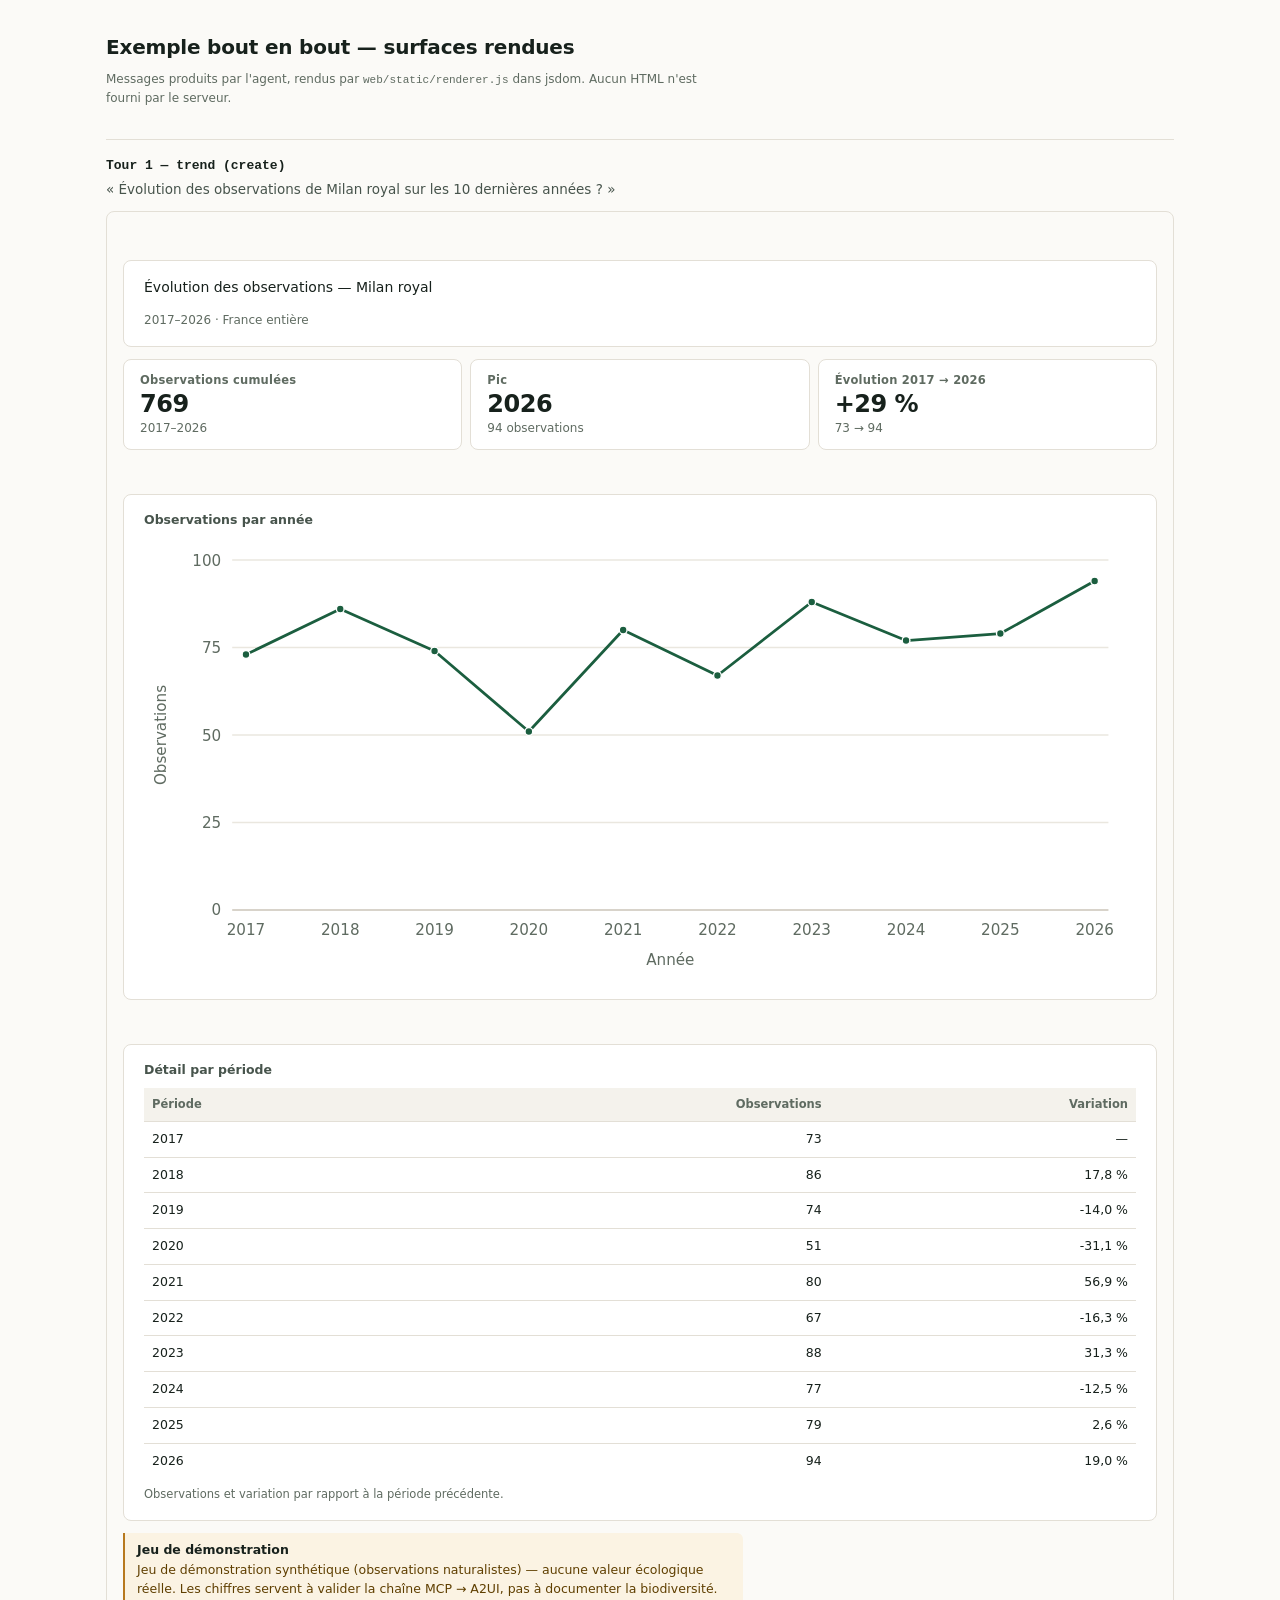
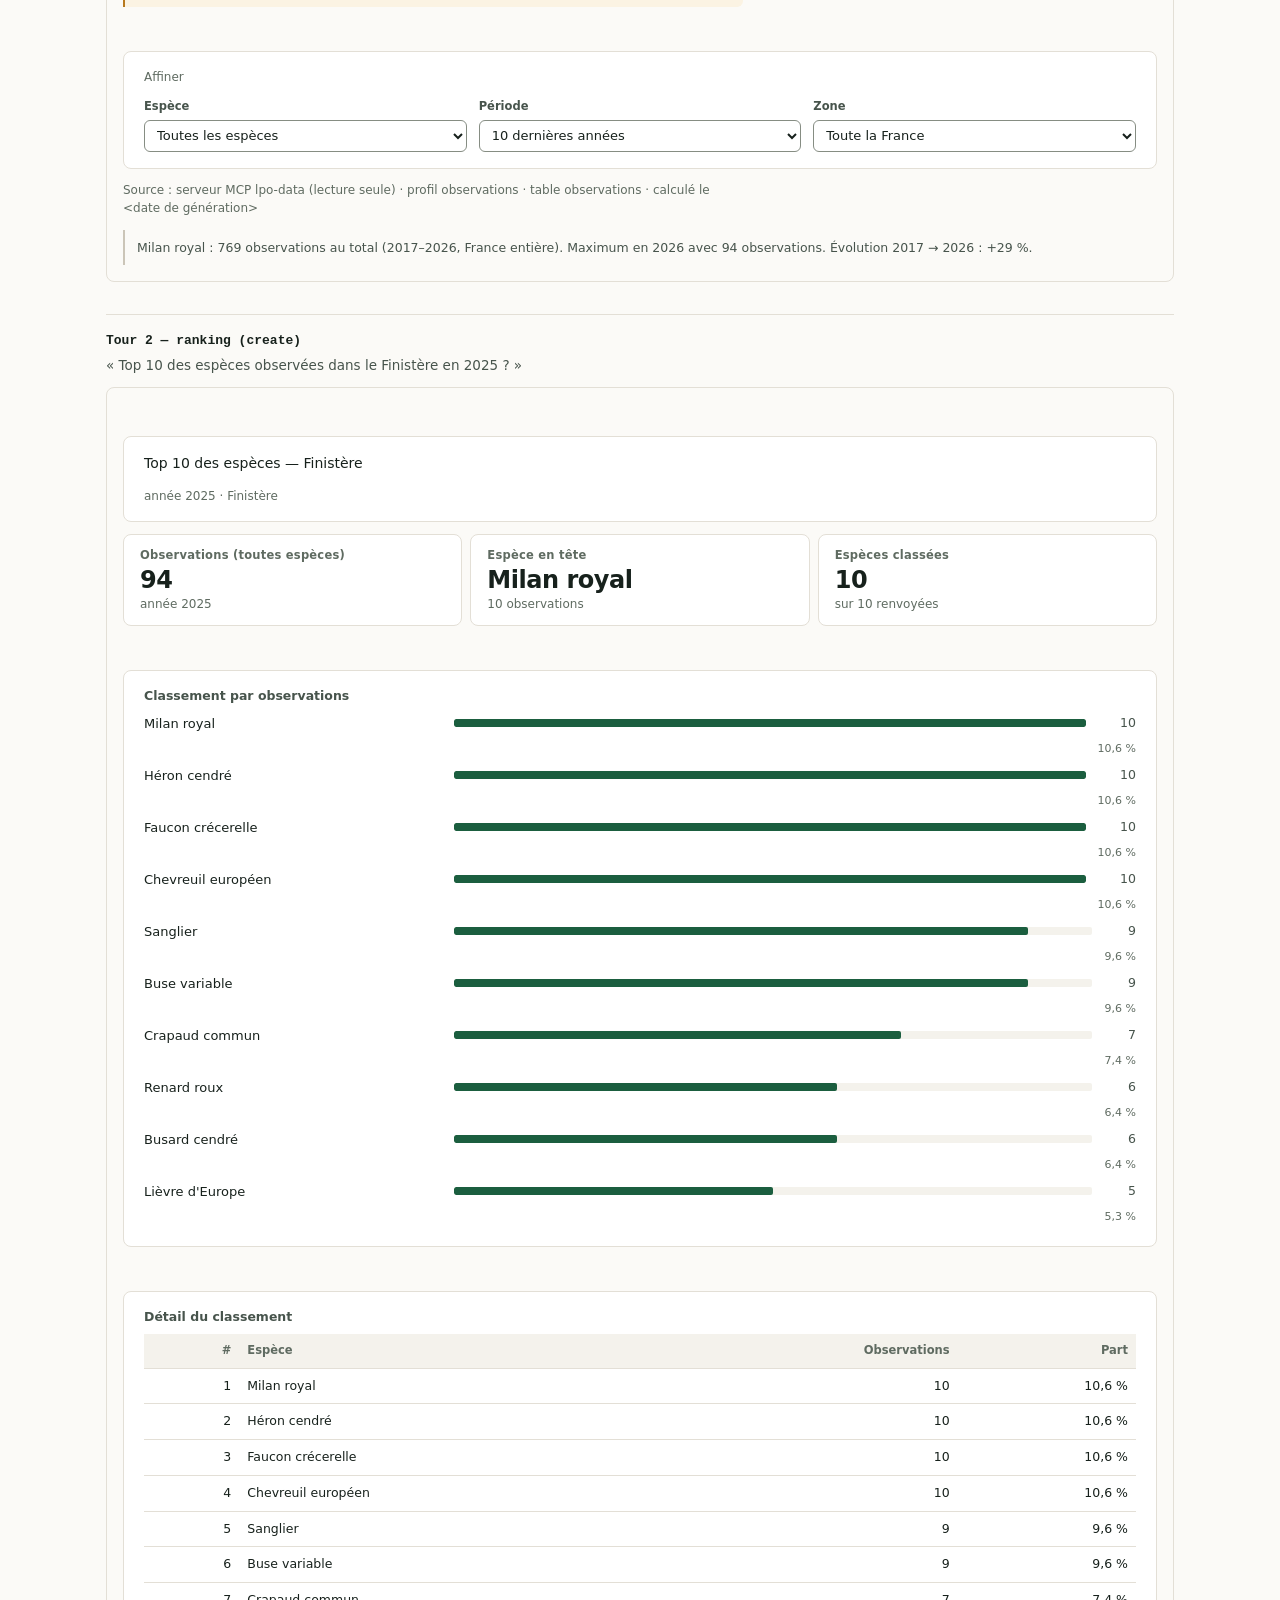
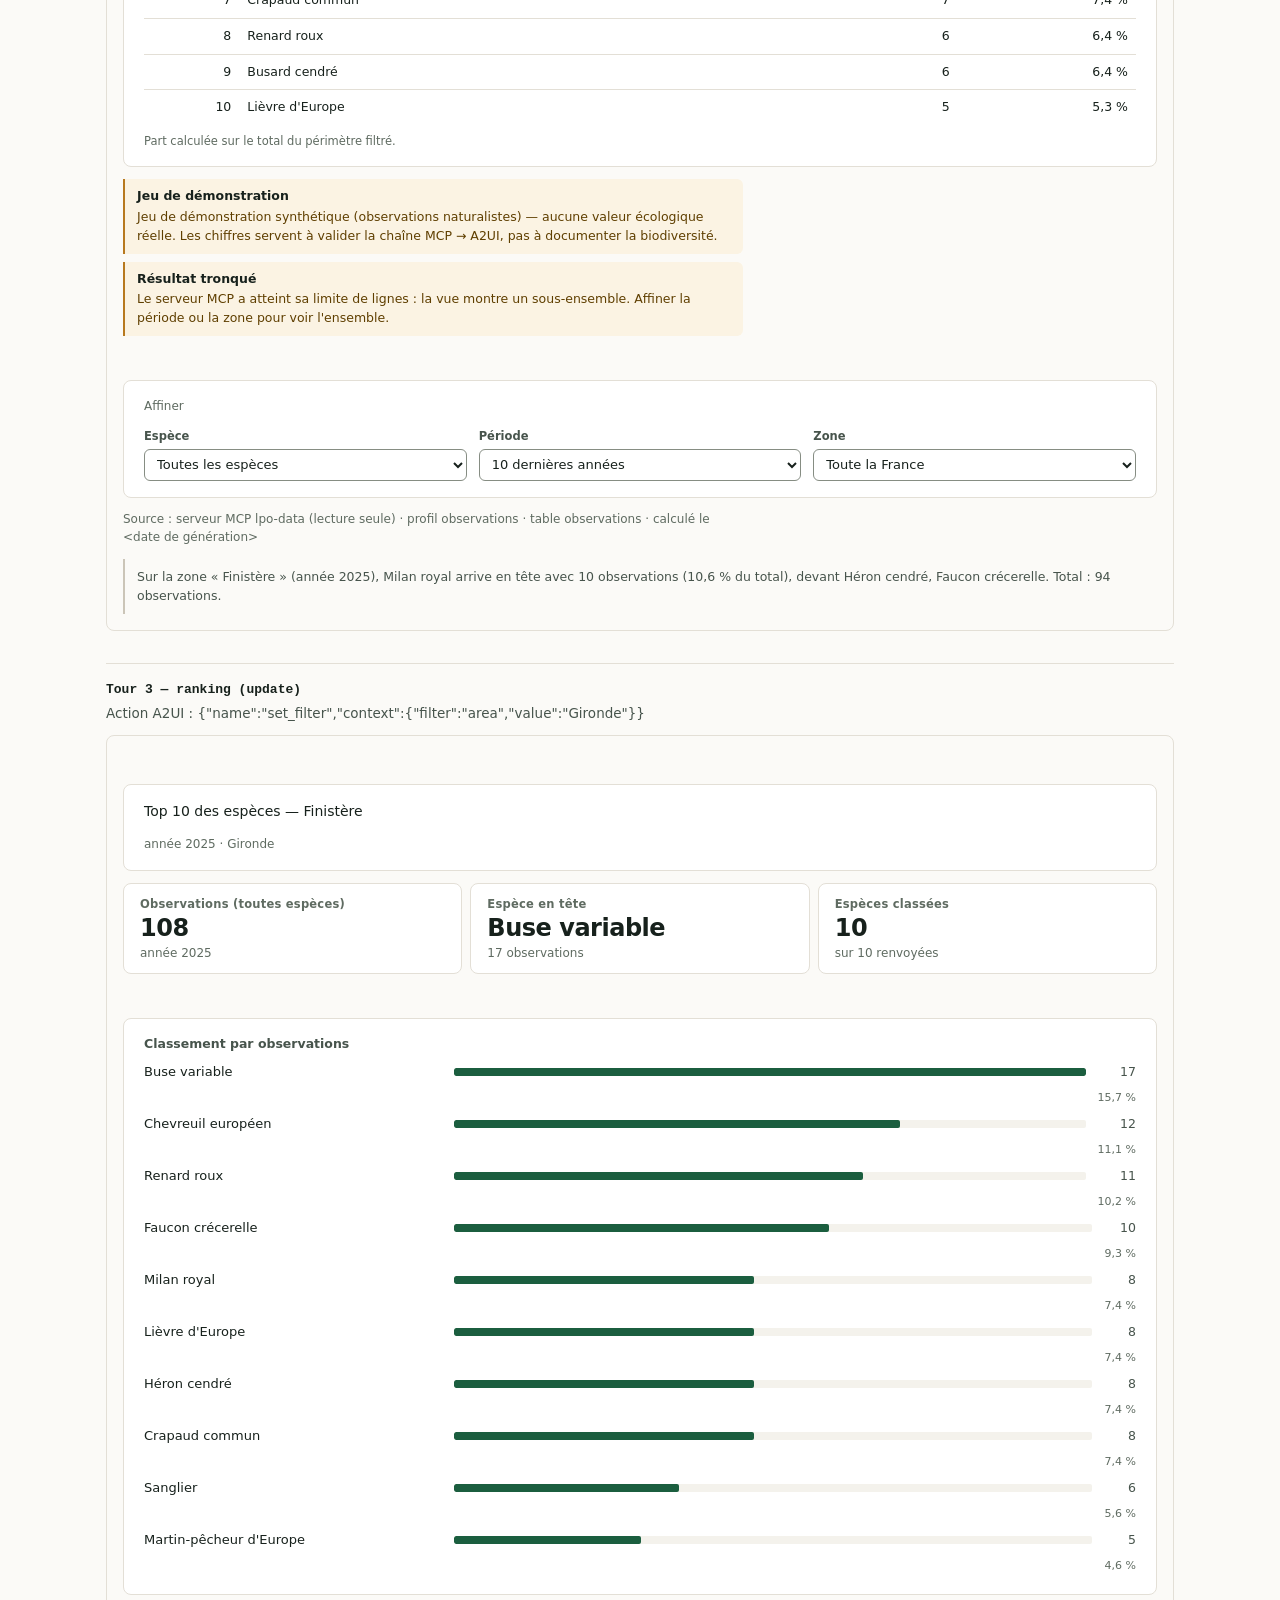
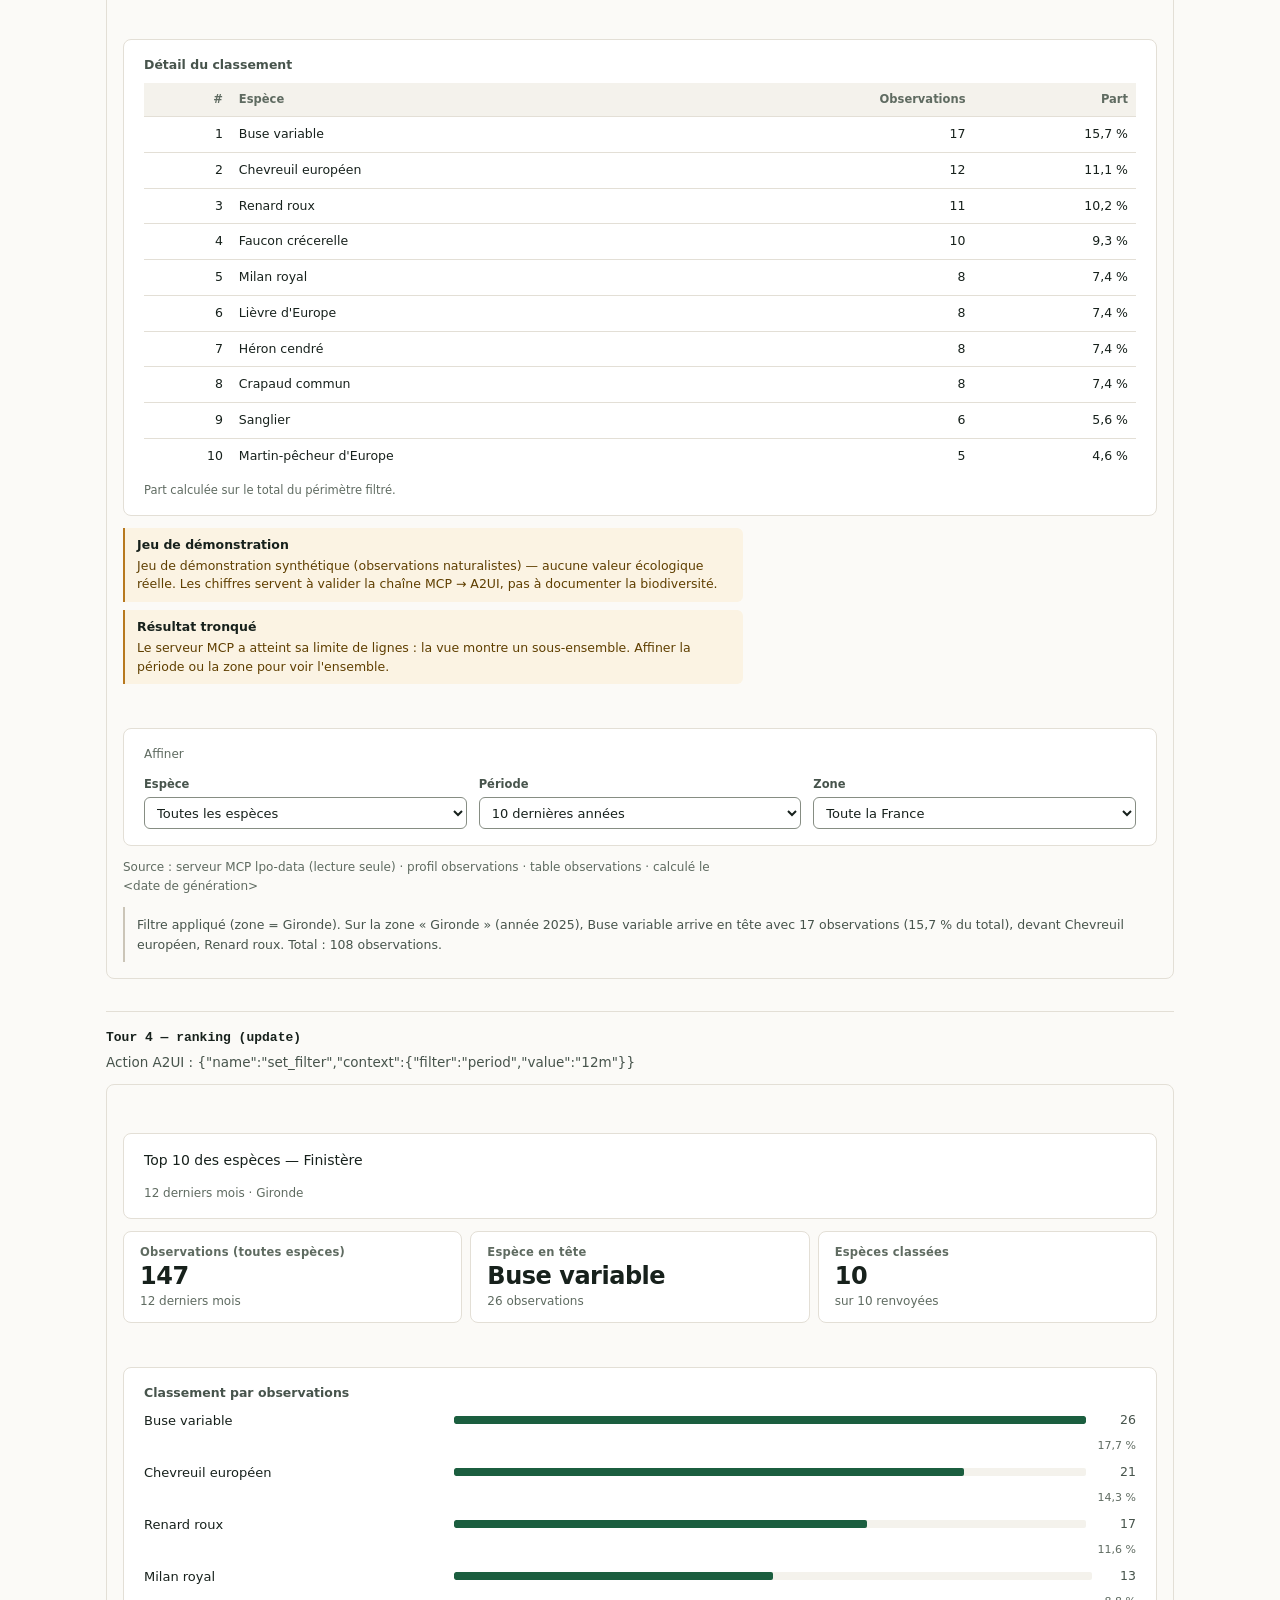
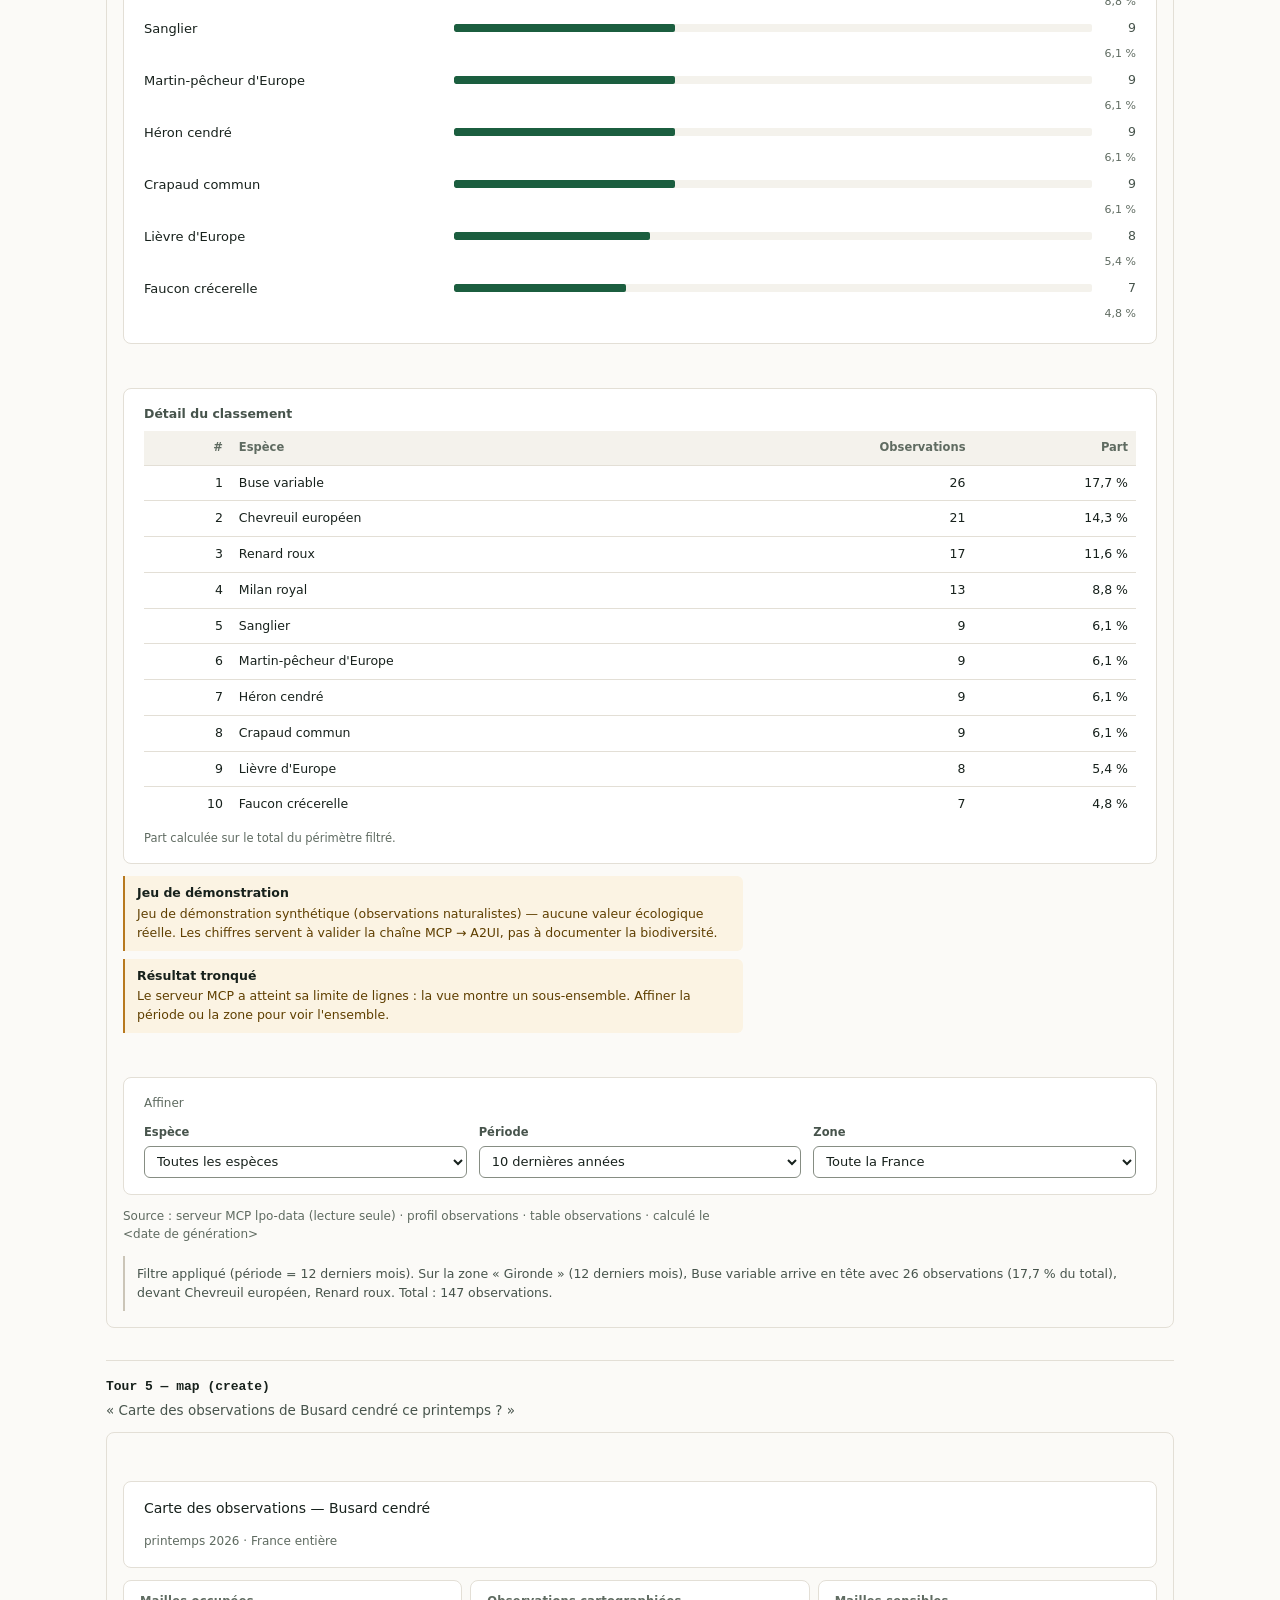
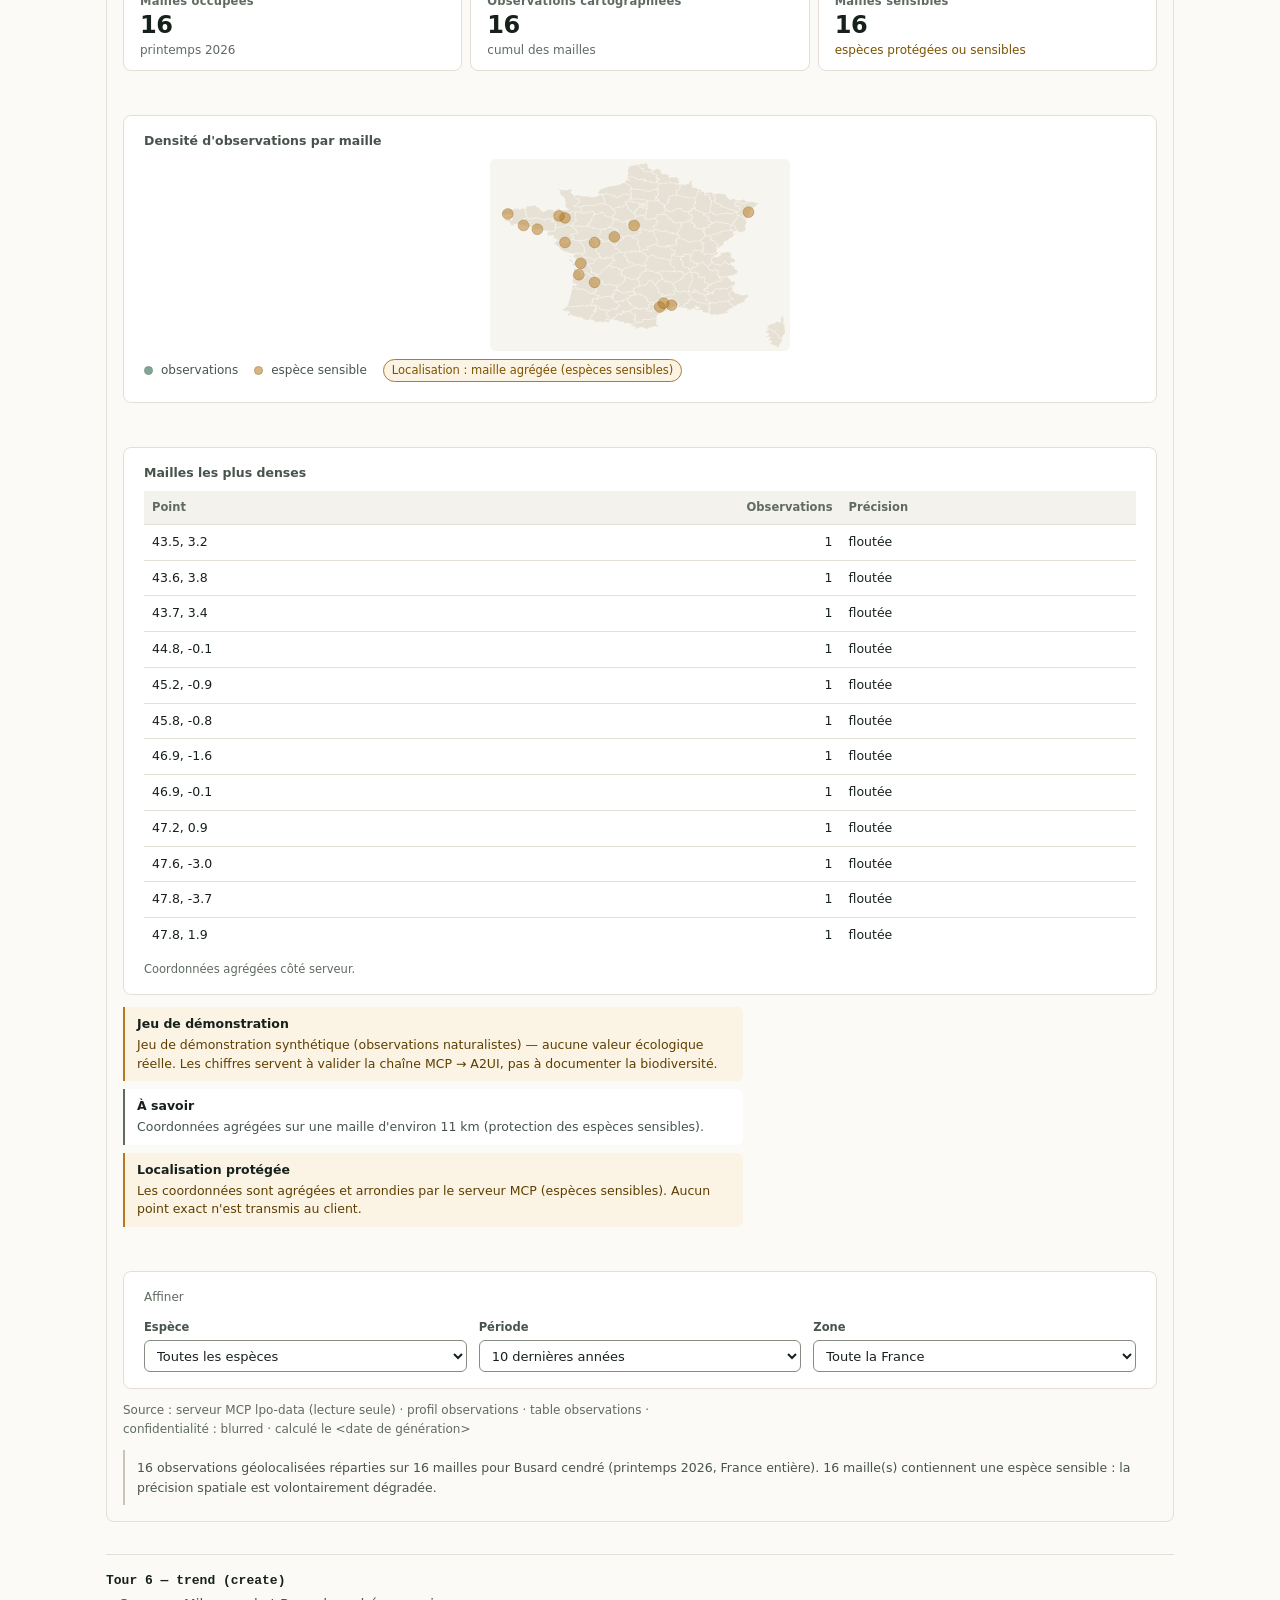
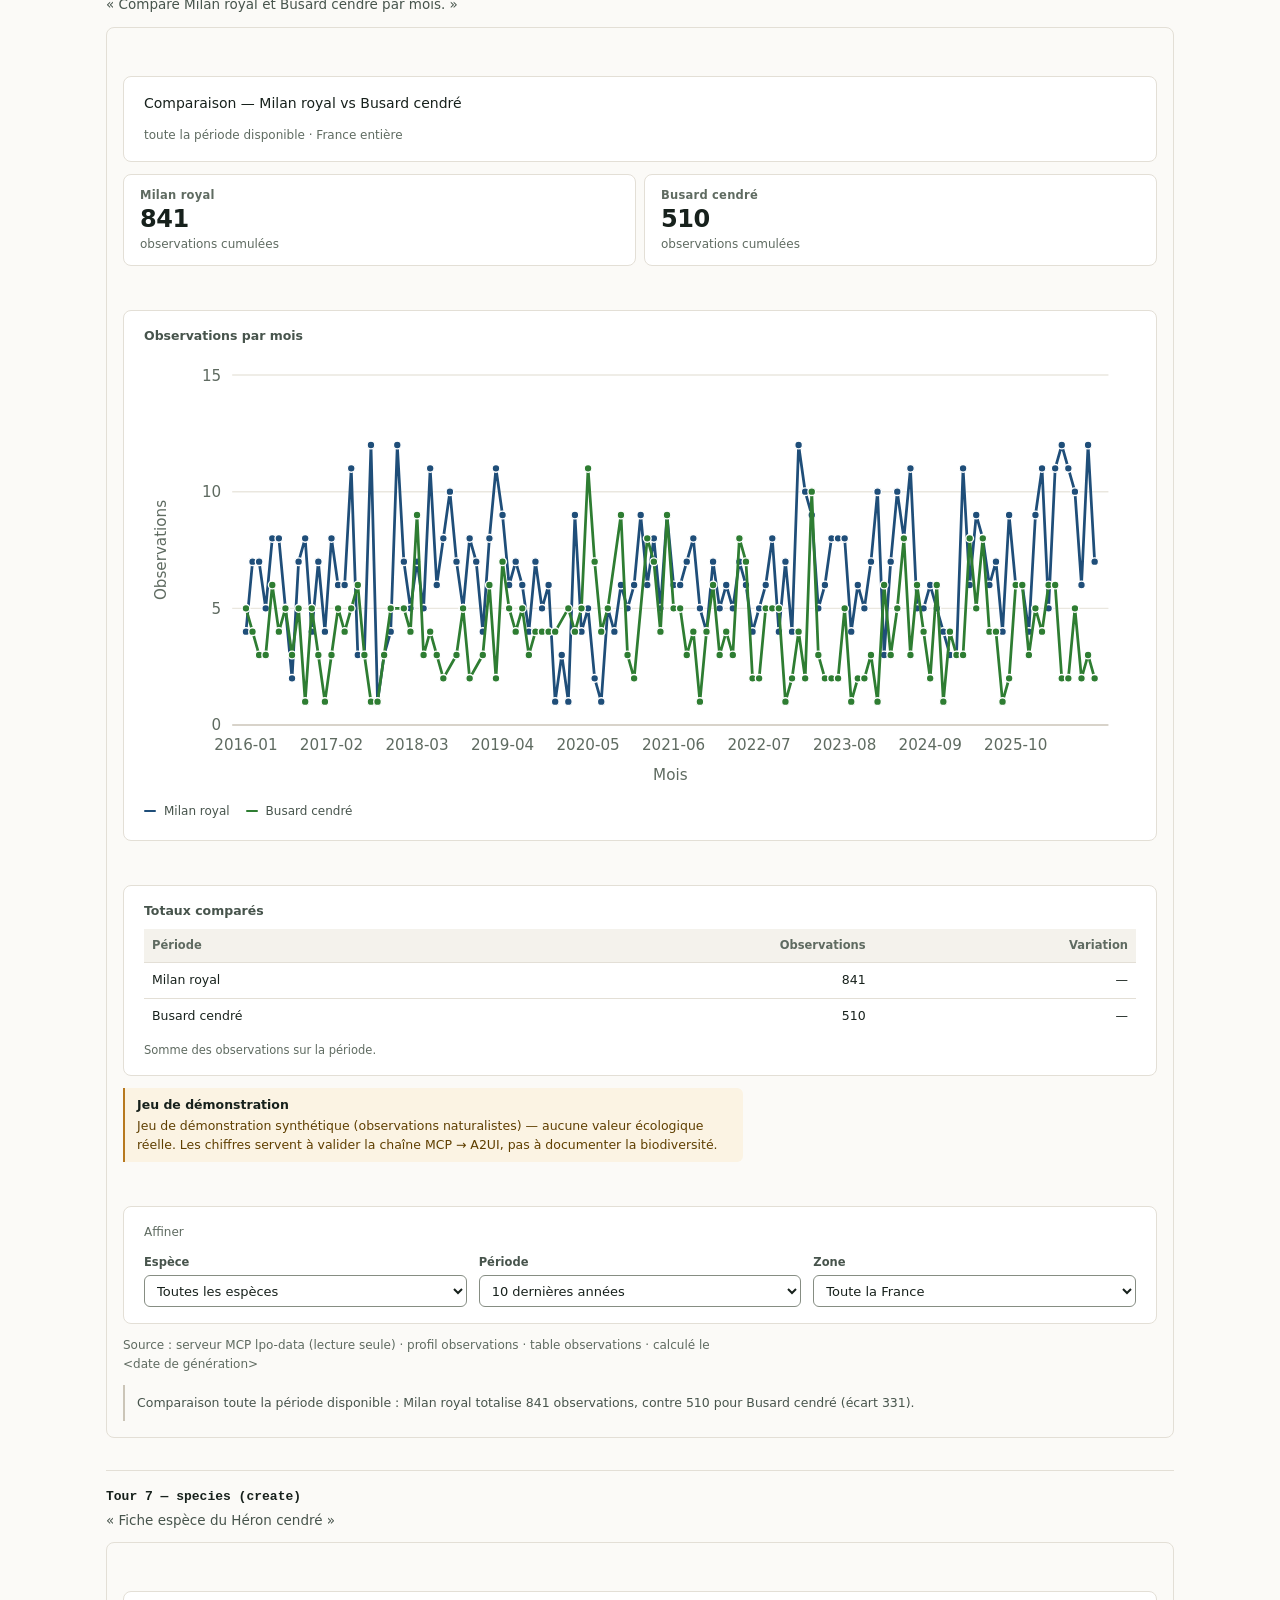
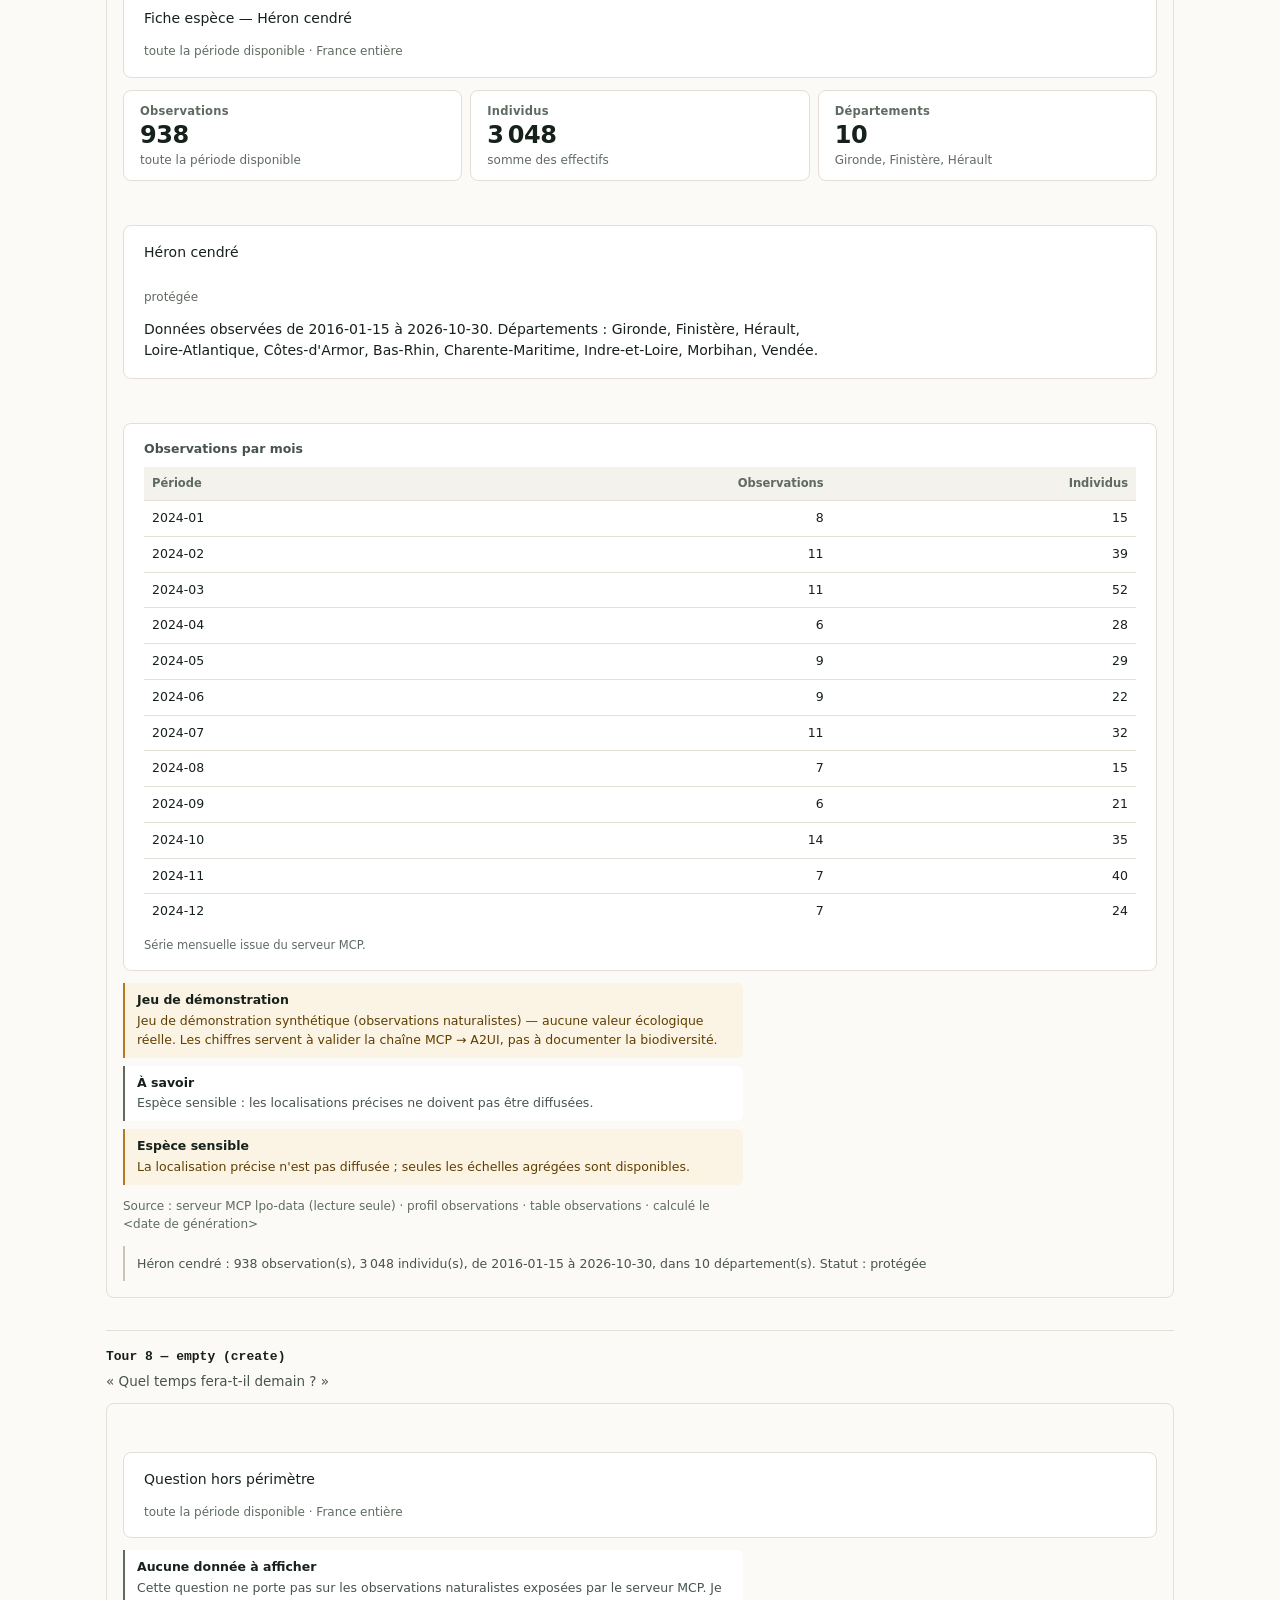
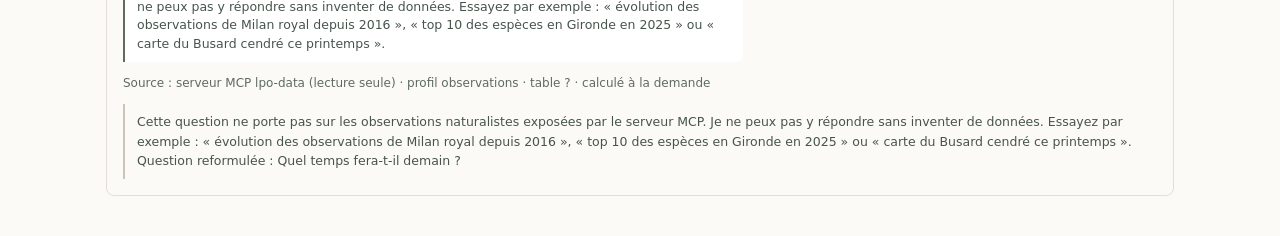
==== commit 0184bb25: "fix(web): accessibilité clavier des zones défilantes et mesure de lecture Audit axe-core dans Chromi" ====
--- a/lpo_a2ui/examples/rendered.html
+++ b/lpo_a2ui/examples/rendered.html
@@ -622,6 +622,12 @@
   }
 }
 
+.surface-scroll:focus-visible,
+.chat-scroll:focus-visible {
+  outline: 2px solid var(--focus);
+  outline-offset: -2px;
+}
+
 .surface-scroll {
   flex: 1;
   min-height: 0;
@@ -755,9 +761,13 @@
   padding: var(--space-4) var(--space-5) var(--space-5);
 }
 
+/* Mesure de lecture : au-delà d'environ 80 caractères par ligne, l'œil perd
+ * le début de la ligne suivante. Les graphiques et tableaux, eux, occupent
+ * toute la largeur disponible. */
 .a2ui-text {
   font-size: 14px;
   line-height: 1.55;
+  max-width: 78ch;
 }
 
 .a2ui-text.is-caption {
@@ -804,6 +814,7 @@
 }
 
 .a2ui-placeholder {
+  max-width: 78ch;
   border: 1px dashed var(--line-strong);
   border-radius: var(--radius-sm);
   padding: var(--space-3);
@@ -1112,6 +1123,7 @@
 /* Encarts */
 
 .a2ui-notice {
+  max-width: 78ch;
   display: flex;
   flex-direction: column;
   gap: 2px;
@@ -1227,6 +1239,16 @@
   .tagline,
   .hint {
     display: none;
+  }
+
+  /* Les séparateurs « · » laissés en fin de ligne quand l'en-tête se replie
+   * ressemblent à une ponctuation orpheline. */
+  .status .sep {
+    display: none;
+  }
+
+  .status {
+    gap: var(--space-1) var(--space-2);
   }
 
   .layout {
